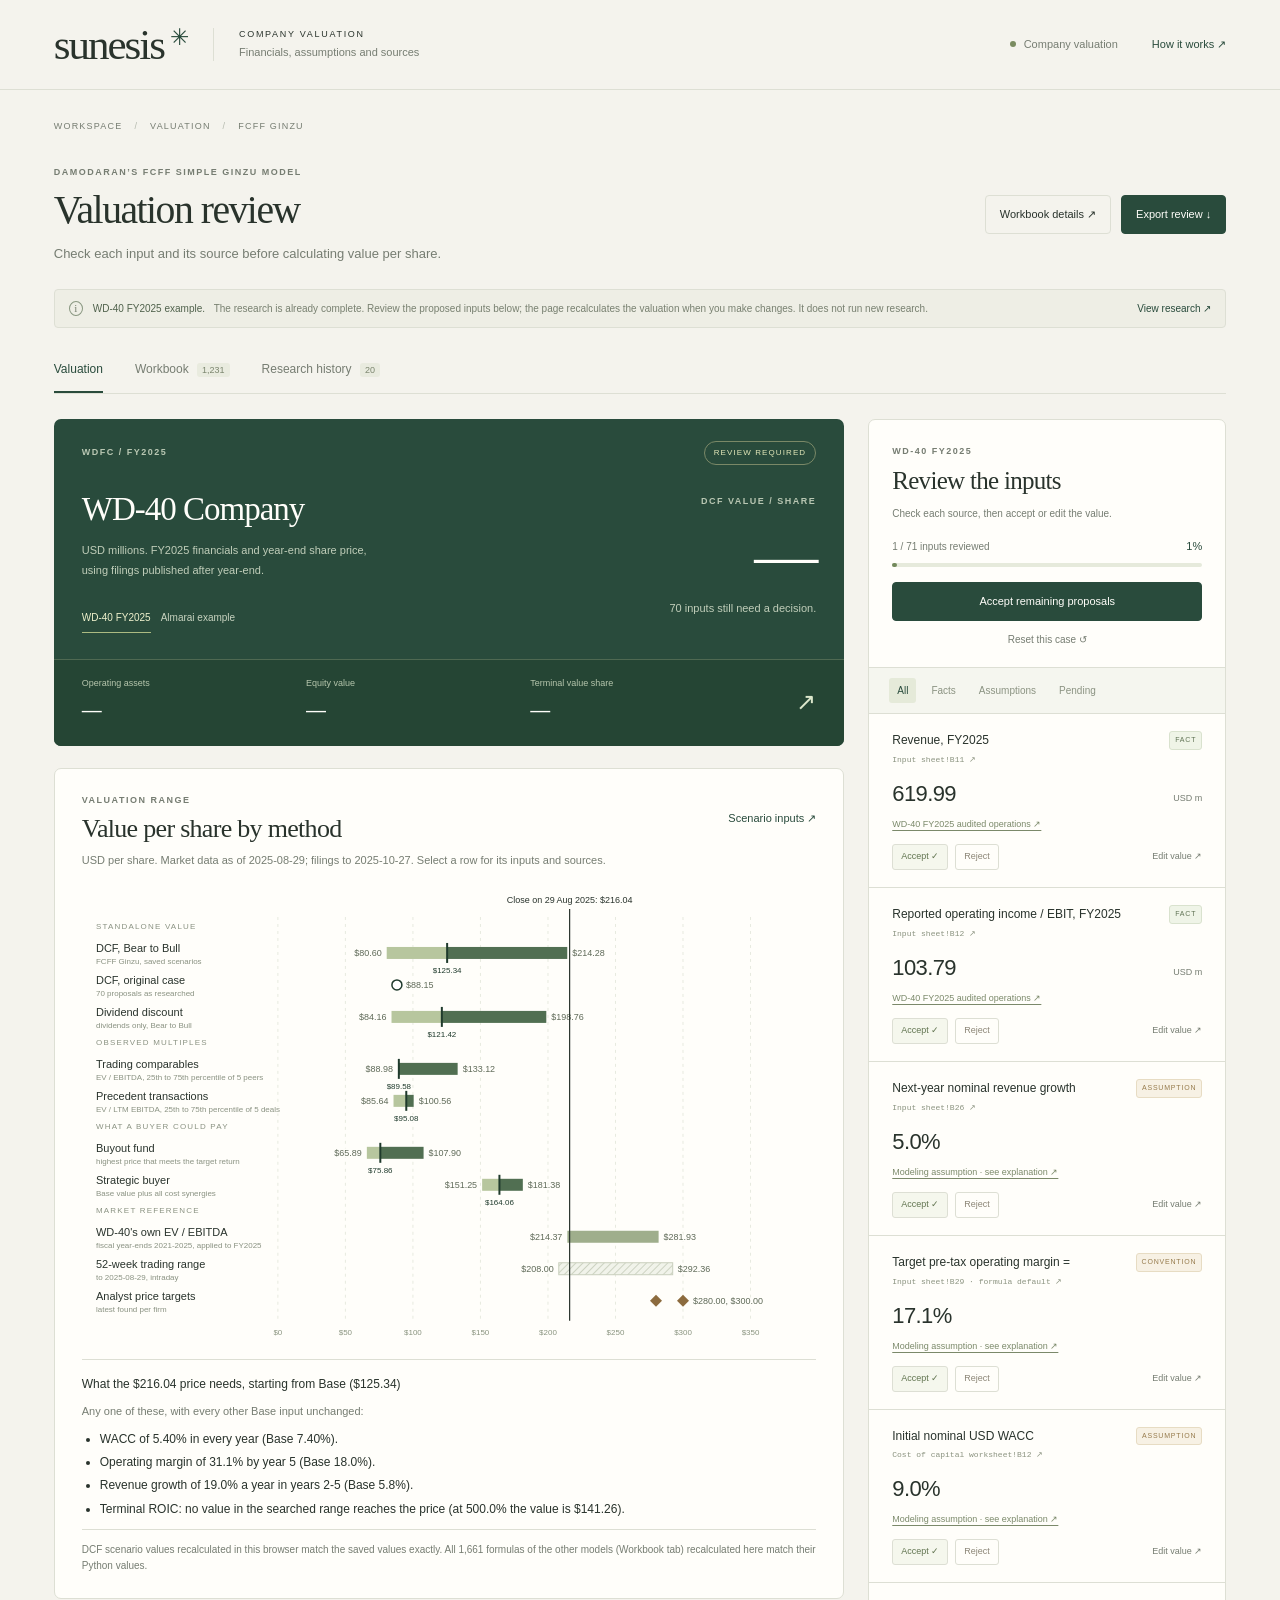
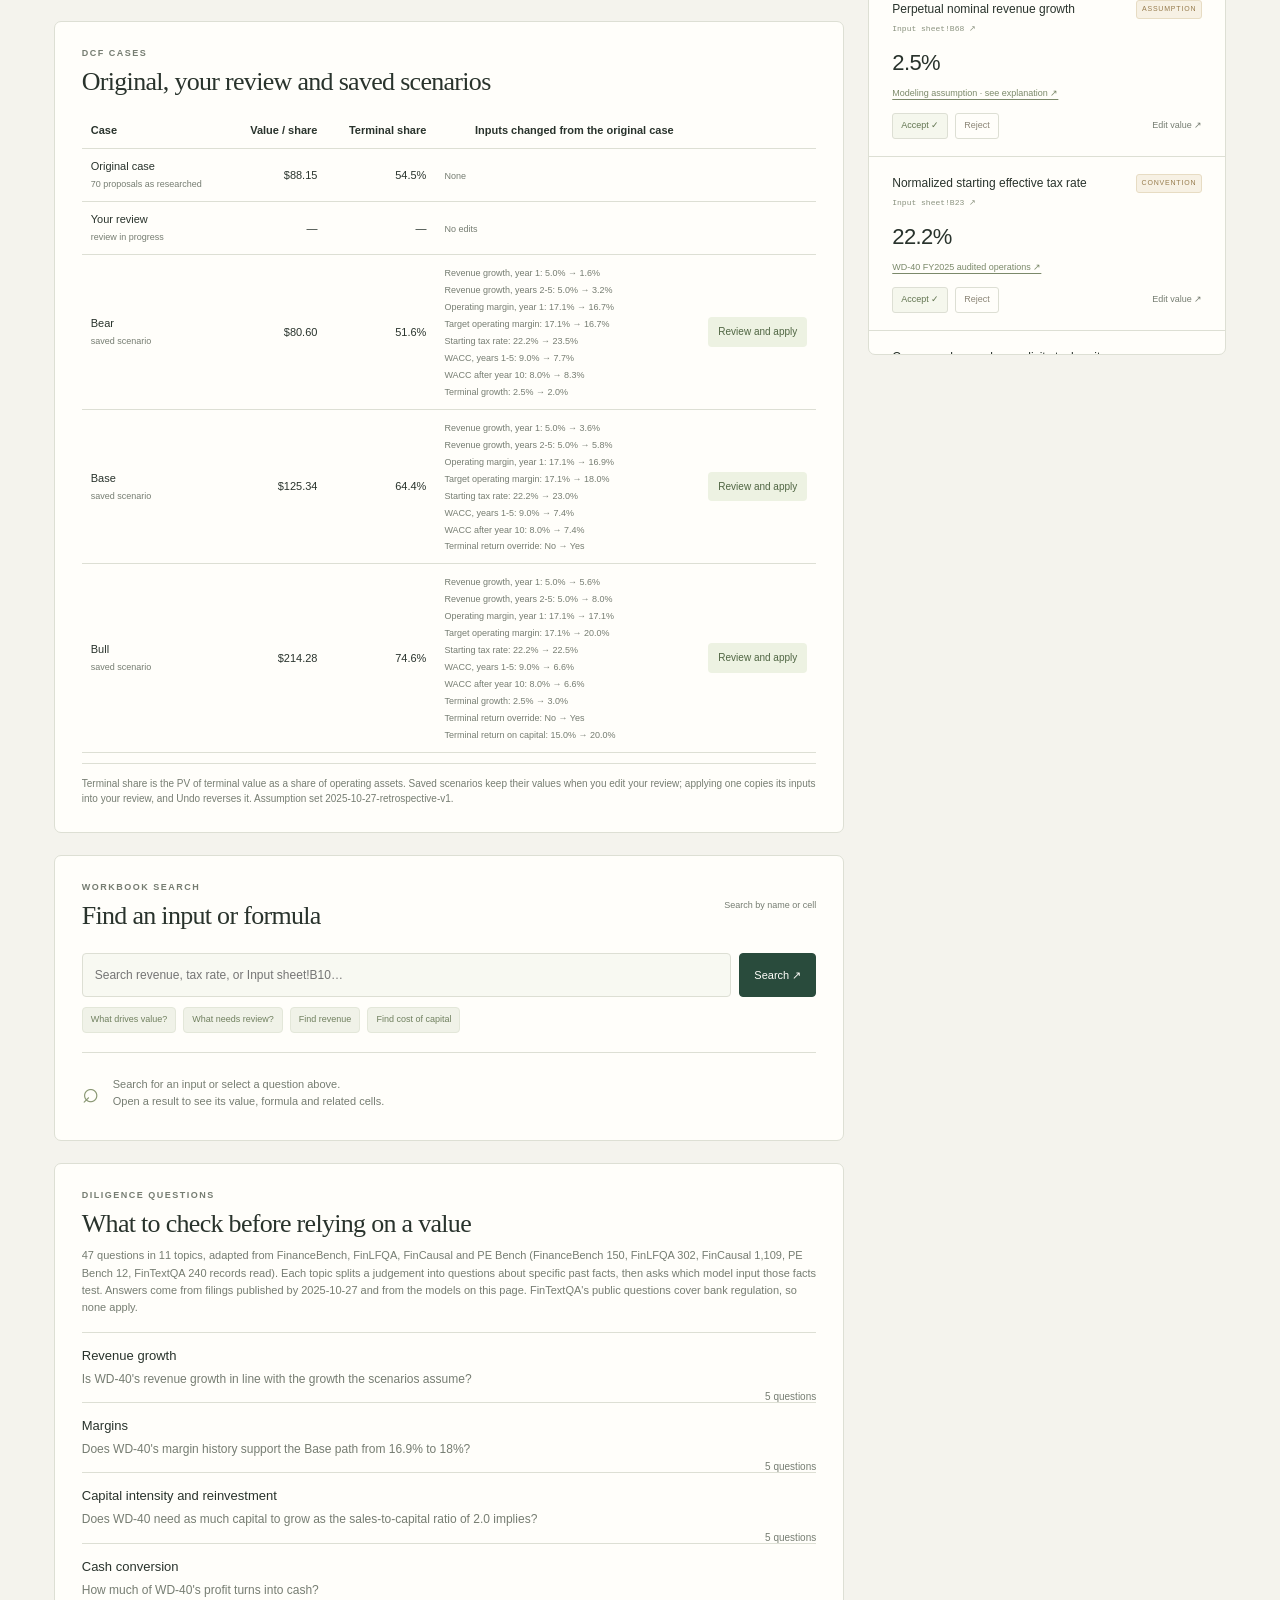
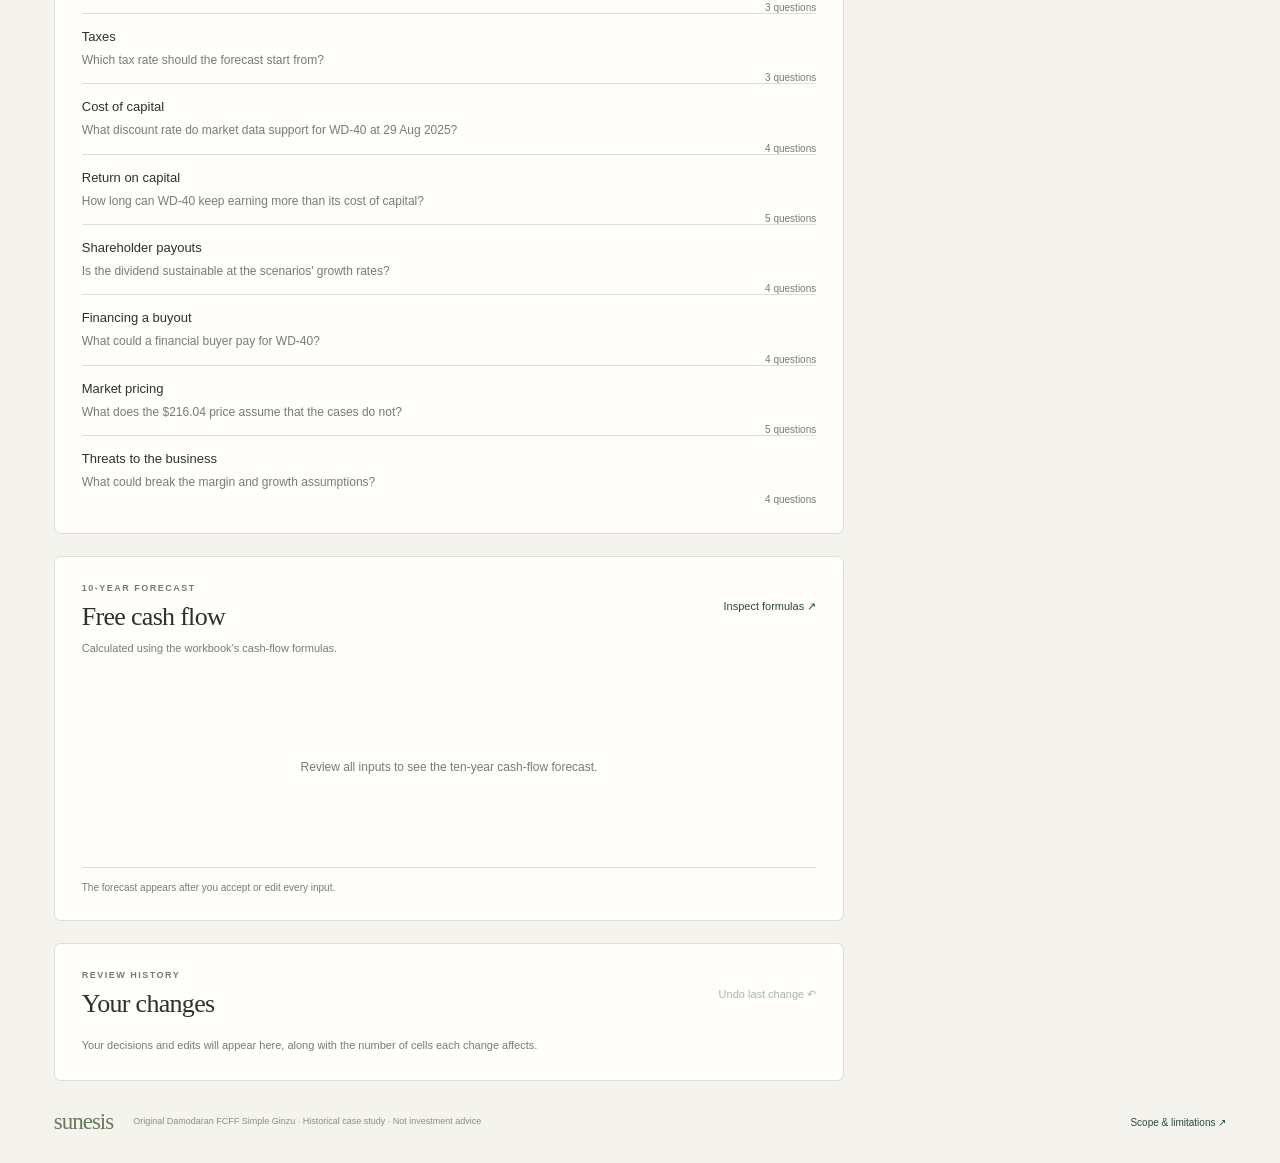
==== index.html @ 5585c335 "Derive years 2-5 growth from a regional build PR #1's regional algorithm, adapted: the guided year-1" ====
<!doctype html><html lang="en"><head><meta charset="utf-8"><meta name="viewport" content="width=device-width,initial-scale=1"><meta name="theme-color" content="#f4f3ed"><meta name="description" content="Review WD-40 valuation inputs, check their sources, and calculate value per share using Damodaran’s FCFF Simple Ginzu model."><title>Sunesis · Company valuation</title><link rel="icon" href="data:image/svg+xml,%3Csvg xmlns='http://www.w3.org/2000/svg' viewBox='0 0 40 40'%3E%3Crect width='40' height='40' rx='10' fill='%23294b3c'/%3E%3Ctext x='20' y='29' text-anchor='middle' font-family='Georgia' font-size='31' fill='%23f4f3ed'%3Es%3C/text%3E%3C/svg%3E"><style>:root{--paper:#f4f3ed;--white:#fffefa;--ink:#29332c;--muted:#767d72;--line:#dddfd4;--green:#294b3c;--sage:#dce5d7;--lime:#e1eaa4;--amber:#8c6b3e;--serif:Georgia,'Times New Roman',serif;--sans:Inter,-apple-system,BlinkMacSystemFont,'Segoe UI',sans-serif;--mono:'SFMono-Regular',Consolas,monospace}*{box-sizing:border-box}body{margin:0;background:var(--paper);color:var(--ink);font:13px/1.55 var(--sans)}button,input,select{font:inherit}button{cursor:pointer;color:inherit}button:disabled{opacity:.4;cursor:default}button,a,input,select{transition:background .15s}button:hover{filter:brightness(.96)}button:focus-visible,a:focus-visible,input:focus-visible,select:focus-visible,summary:focus-visible{outline:3px solid #9cad72;outline-offset:3px}a{color:inherit}h1,h2,h3,p{margin:0}button{border:0}input,select{min-width:0;background:var(--white);color:var(--ink);border:1px solid var(--line);border-radius:4px;padding:11px}input:focus,select:focus{border-color:#90a480}input[type=number]{width:100%}h2{font:normal 26px/1.2 var(--serif);letter-spacing:-.7px}.topbar{height:90px;padding:0 4.2%;display:flex;align-items:center;gap:26px;border-bottom:1px solid var(--line)}.brand{font:43px/1 var(--serif);letter-spacing:-2px;text-decoration:none}.brand>span{font:23px var(--sans);color:var(--green);display:inline-block;vertical-align:top;margin:1px 0 0 6px}.brand-caption{border-left:1px solid var(--line);padding-left:25px;font-size:9px;letter-spacing:1.7px}.brand-caption small{display:block;color:var(--muted);font-size:11px;letter-spacing:0;margin-top:2px}.top-actions{margin-left:auto;display:flex;align-items:center;gap:8px}.status-dot{width:6px;height:6px;background:#7a8c61;border-radius:50%}.top-status{font-size:11px;color:var(--muted);margin-right:26px}.text-button{background:transparent;padding:0;font-size:11px;color:var(--green);text-decoration:none}.workspace{max-width:1600px;margin:auto;padding:30px 4.2% 0}.breadcrumb{font-size:9px;letter-spacing:1.2px;color:var(--muted);display:flex;gap:12px}.breadcrumb span{color:#b3b9ad}.page-heading{display:flex;justify-content:space-between;align-items:center;margin:32px 0 25px;gap:20px}.eyebrow{font-size:9px;font-weight:600;letter-spacing:1.5px;color:var(--muted)}h1{font:normal clamp(32px,3.1vw,45px)/1.2 var(--serif);letter-spacing:-1.5px;margin-top:7px}.subtitle{color:var(--muted);margin-top:9px;font-size:13px}.mobile-break{display:none}.heading-actions{display:flex;gap:10px}.button{display:inline-flex;align-items:center;justify-content:center;text-decoration:none;white-space:nowrap;border-radius:4px;border:1px solid var(--line);padding:10px 14px;font-size:11px;background:transparent}.button.dark{background:var(--green);color:var(--white);border-color:var(--green)}.button.quiet{background:transparent}.disclosure{display:flex;align-items:center;gap:10px;padding:11px 14px;border:1px solid var(--line);border-radius:4px;background:#eeeee5;color:#788070;font-size:10px}.disclosure strong{color:#50624c;font-weight:500;margin-right:6px}.disclosure>button{margin-left:auto;white-space:nowrap;font-size:10px}.info{border:1px solid #899780;border-radius:50%;font:11px/13px var(--serif);width:14px;text-align:center;flex-shrink:0}.tabs{display:flex;gap:32px;border-bottom:1px solid var(--line);margin:22px 0 25px}.tabs button{border-bottom:2px solid transparent;background:transparent;padding:10px 0 12px;font-size:12px;color:var(--muted)}.tabs button.active{border-bottom-color:var(--green);color:var(--green)}.tabs button span{background:#e9ebdf;color:#7b856e;font-size:9px;border-radius:3px;padding:2px 5px;margin-left:5px}.workspace-grid{display:grid;grid-template-columns:minmax(0,1fr) 358px;gap:24px;align-items:start}.main-column{display:flex;flex-direction:column;gap:22px}.valuation-hero{background:var(--green);color:var(--white);border-radius:7px;overflow:hidden}.hero-top{padding:22px 28px 0;display:flex;justify-content:space-between;align-items:center;gap:12px}.hero-top .eyebrow,.hero-value .eyebrow{color:#b9c7b3}.pill{font-size:8px;letter-spacing:1.1px;padding:5px 9px;border:1px solid #7a8867;border-radius:50px;color:#e3e8b9;white-space:nowrap}.hero-body{display:grid;grid-template-columns:1.1fr 1fr;gap:20px;padding:25px 28px 26px}.hero-body h2{font-size:33px;letter-spacing:-1px}.hero-body p{color:#c1ceba;font-size:11px;line-height:1.8;max-width:310px;margin-top:11px}.case-switch{display:flex;gap:10px;margin-top:24px;flex-wrap:wrap}.case-switch button{color:#c8d3c0;padding:6px 0;border-bottom:1px solid transparent;background:transparent;font-size:10px}.case-switch button.selected{color:#eef1cc;border-bottom-color:#acbb82}.hero-value{text-align:right}.hero-value>div{font:64px/1.12 var(--serif);letter-spacing:-2px;margin:9px 0 4px}.hero-value>div small{font-size:25px;letter-spacing:0;margin-right:5px}.hero-value>p{margin-left:auto;margin-top:8px}.hero-stats{display:grid;grid-template-columns:1fr 1fr 1.2fr 20px;gap:15px;background:#254534;border-top:1px solid #4f6952;padding:17px 28px 20px}.hero-stats>div{display:flex;flex-direction:column;gap:4px}.hero-stats span{font-size:9px;color:#b6c6ad}.hero-stats strong{font-size:20px;font-weight:400;letter-spacing:-.5px}.hero-stats button{font-size:24px;color:#dce7cc;background:transparent;align-self:center;padding:0}.card{background:var(--white);border:1px solid var(--line);border-radius:7px;padding:25px 27px}.section-head{display:flex;justify-content:space-between;gap:15px;align-items:center}.section-head h2{margin-top:5px}.micro{font-size:9px;color:var(--muted);white-space:nowrap}.section-description{font-size:11px;color:var(--muted);margin-top:8px}.ask-card form{display:flex;gap:8px;margin-top:22px}.ask-card form input{flex:1;font-size:12px;padding:12px;background:#f8f9f2}.query-suggestions{display:flex;gap:7px;flex-wrap:wrap;margin-top:10px}.query-suggestions button{background:#f0f2e8;border:1px solid #e3e7d9;border-radius:4px;padding:5px 8px;font-size:9px;color:#70805f}.query-output{margin-top:19px;border-top:1px solid var(--line);padding-top:17px;max-height:330px;overflow:auto}.query-empty{display:flex;align-items:center;gap:14px;color:var(--muted);font-size:11px}.query-empty>span{font-size:29px;color:#899773}.query-header{font:10px/1.6 var(--mono);color:#7c856f;margin-bottom:10px}.result-row{display:flex;justify-content:space-between;gap:12px;border-top:1px solid #e9ebdf;padding:10px 0;width:100%;background:none;text-align:left}.result-row:first-of-type{border-top:0}.result-row strong{font-size:11px;font-weight:500}.result-row small{display:block;font:9px var(--mono);color:var(--muted);margin-top:4px}.result-row>span{font-family:var(--mono);font-size:12px;align-self:center}.query-answer{font-size:12px;line-height:1.8;color:#65745a;margin-bottom:10px}.forecast-chart{margin-top:20px;min-height:175px}.forecast-chart svg{display:block;width:100%;height:auto;max-height:220px}.chart-empty{min-height:180px;display:flex;align-items:center;justify-content:center;text-align:center;color:var(--muted);background:repeating-linear-gradient(0deg,transparent,transparent 43px,#eff0e744,#eff0e7 44px);font-size:12px}.recalc-message{border-top:1px solid var(--line);padding-top:12px;margin-top:10px;font-size:10px;color:var(--muted)}.input-panel{border:1px solid var(--line);background:var(--white);border-radius:7px;overflow:hidden}.input-heading{padding:25px 23px 17px}.input-heading h2{font-size:25px;margin-top:7px}.input-heading p{font-size:10px;color:var(--muted);margin-top:10px}.review-progress{padding:0 23px 19px}.review-progress>div:first-child{display:flex;justify-content:space-between;align-items:center;color:var(--muted);font-size:10px}.review-progress strong{font-size:11px;font-weight:500;color:var(--green)}.progress-track{height:4px;background:#e6eadb;margin:8px 0 15px;border-radius:2px}.progress-track i{display:block;height:100%;background:#73895b;border-radius:2px;transition:width .2s}.review-progress>.button{width:100%;font-size:11px;padding:10px}.review-progress>.text-button{display:block;margin:11px auto 0;font-size:10px;color:var(--muted)}.input-filters{display:flex;border-top:1px solid var(--line);border-bottom:1px solid var(--line);padding:10px 20px;gap:7px;background:#f5f6ef}.input-filters button{border-radius:3px;background:transparent;color:#8b9382;padding:5px 8px;font-size:10px}.input-filters button.active{background:#e5ead9;color:var(--green)}#input-cards{max-height:1240px;overflow:auto}.input-card{padding:17px 23px;border-bottom:1px solid var(--line)}.input-card:last-child{border-bottom:0}.input-topline{display:flex;justify-content:space-between;gap:10px;align-items:center}.input-label{font-size:12px;font-weight:500}.tag{display:inline-block;font-size:7px;letter-spacing:.8px;padding:3px 5px;border:1px solid #d8dfcc;color:#7c866c;border-radius:3px;white-space:nowrap}.tag.fact{color:#607354;background:#eff4e7;border-color:#d9e2ce}.tag.assumption{color:#967b4c;background:#f7f1e4;border-color:#e7dcc3}.tag.accepted{background:#e9f1df;color:#5e7750}.tag.rejected{background:#f4eae4;color:#9c7459}.input-ref{display:block;margin-top:5px;font:8px var(--mono);color:#8a927f}.input-value-line{display:flex;justify-content:space-between;align-items:baseline;gap:10px;margin-top:13px}.input-value-line strong{font-weight:400;font-size:22px;letter-spacing:-.6px}.input-value-line span{font-size:9px;color:var(--muted)}.input-source{margin-top:7px;display:block;text-align:left;font-size:9px;color:#7b896a;background:none;padding:0;text-decoration:underline;text-underline-offset:3px}.input-actions{display:flex;align-items:center;gap:7px;margin-top:12px}.input-actions button{font-size:9px;border:1px solid var(--line);border-radius:3px;padding:5px 8px;background:#f5f7ed;color:#627551}.input-actions button.reject{background:none;color:#8c8677}.input-actions button.edit{margin-left:auto;border:0;background:none;color:var(--muted);padding-right:0}.input-status{font-size:9px;color:#73905c}.empty-note{font-size:11px;color:var(--muted);margin-top:16px;line-height:1.8}.audit-entry{border-top:1px solid var(--line);padding:12px 0;font-size:11px;display:flex;gap:11px}.audit-entry:first-child{margin-top:18px}.audit-entry .revision{font:9px var(--mono);color:#8d957e;background:#eff2e5;border-radius:3px;padding:2px 5px;height:fit-content;white-space:nowrap}.audit-entry p{font-size:10px;color:var(--muted);margin-top:4px}.model-top{display:flex;justify-content:space-between;align-items:center;gap:20px;margin:32px 0 25px}.model-top h2{font-size:35px;margin-top:8px;letter-spacing:-1px}.model-top p{font-size:12px;color:var(--muted);margin-top:9px}.manifest-stats{display:grid;grid-template-columns:repeat(4,1fr);border:1px solid var(--line);border-radius:6px;margin-bottom:24px;background:var(--white)}.manifest-stats>div{padding:20px 23px;border-right:1px solid var(--line)}.manifest-stats>div:last-child{border:0}.manifest-stats strong{display:block;font:32px var(--serif);letter-spacing:-1px}.manifest-stats span{font-size:10px;color:var(--muted)}.model-layout{display:grid;grid-template-columns:350px minmax(0,1fr);gap:24px;align-items:start}.model-search{padding:21px}.model-search input,.model-search select{width:100%;font-size:11px;margin:8px 0 17px}.model-search>label{display:block}#model-results{max-height:550px;overflow:auto}.model-results-row{width:100%;text-align:left;background:none;border-bottom:1px solid var(--line);padding:12px 0}.model-results-row.active{color:var(--green);background:#eef2e4}.model-results-row strong{font-size:11px;font-weight:500}.model-results-row small{display:block;color:var(--muted);font:9px var(--mono);margin-top:4px}.inspector{min-height:700px}.cell-title{font:normal 29px/1.3 var(--serif);letter-spacing:-.6px;margin-top:8px}.cell-id{font:10px var(--mono);color:var(--muted);margin-top:10px}.cell-metrics{display:grid;grid-template-columns:1fr 1fr;gap:16px;margin:25px 0}.cell-metrics>div{background:#f2f4e9;padding:13px;border-radius:4px}.cell-metrics span{font-size:9px;color:var(--muted)}.cell-metrics strong{display:block;font-size:20px;font-weight:400;margin-top:5px;overflow-wrap:anywhere}.formula-box{background:#edf1e5;color:#546847;border:1px solid #dce4d0;border-radius:4px;padding:15px;font:11px/1.8 var(--mono);white-space:pre-wrap;overflow-wrap:anywhere;margin-top:8px}.inspector-label{font-size:9px;letter-spacing:1px;color:var(--muted);margin-top:23px}.dependency-graph{margin:12px 0}.graph-root{background:var(--green);color:var(--white);border-radius:4px;text-align:center;padding:13px;font:10px/1.7 var(--mono);overflow-wrap:anywhere}.graph-connector{height:22px;width:1px;background:#c0cdb0;margin:auto}.graph-nodes{display:flex;flex-wrap:wrap;justify-content:center;gap:7px;border-top:1px solid #cad4bd;padding-top:12px}.graph-node{background:#f2f5e9;color:#5e7351;border:1px solid #d9e2cc;border-radius:4px;padding:7px 9px;font:9px/1.7 var(--mono);max-width:100%;overflow-wrap:anywhere;text-align:left}.dependency-list{max-height:220px;overflow:auto}.cell-nav{display:flex;gap:8px;margin-top:22px}.cell-nav button{background:#edf2e2;padding:7px 10px;border-radius:4px;color:#617552;font-size:10px}.model-limits{margin-top:24px;font-size:12px;color:var(--muted);line-height:1.8}.model-limits h3{color:var(--ink);font-weight:500;font-size:13px}.model-limits p{margin:8px 0}.model-limits a{color:var(--green);font-size:11px}.research-layout{display:grid;grid-template-columns:minmax(0,1.35fr) minmax(300px,1fr);gap:24px;align-items:start}.trace-card h3{font-size:13px;font-weight:500}.run-stats{display:flex;gap:20px;margin:18px 0;padding-bottom:17px;border-bottom:1px solid var(--line)}.run-stats strong{font:25px var(--serif);display:block}.run-stats span{font-size:9px;color:var(--muted)}.trace-controls{display:flex;justify-content:space-between;align-items:center;gap:9px;margin-bottom:20px}.trace-controls span{font:10px var(--mono);color:var(--muted)}.trace-event{border-left:1px solid #d4ddc8;padding:0 0 18px 19px;position:relative;margin-left:4px}.trace-event:before{content:'';width:7px;height:7px;border:2px solid var(--white);background:#acb899;box-shadow:0 0 0 1px #cbd5bd;border-radius:50%;position:absolute;left:-5px;top:3px}.trace-event.current:before{background:var(--green);box-shadow:0 0 0 1px var(--green)}.trace-event.current{color:var(--green)}.trace-event.muted{opacity:.45}.trace-event h4{margin:0;font-size:11px;font-weight:500}.trace-event .event-meta{font:8px/1.7 var(--mono);color:var(--muted);margin-top:4px;overflow-wrap:anywhere}.trace-event p{font-size:10px;line-height:1.8;color:var(--muted);margin-top:6px}.trace-detail{margin-top:9px;padding:10px;background:#f2f5e9;border-radius:4px;font:9px/1.8 var(--mono);overflow-wrap:anywhere;max-height:220px;overflow:auto}.trace-event button{font-size:9px;color:#6f815b;background:none;padding:0;margin-top:7px}.source-card h2{margin-top:7px}.source-item{border-top:1px solid var(--line);padding:17px 0}.source-item:first-child{margin-top:20px}.source-item h3{font-size:12px;font-weight:500}.source-item p{font-size:10px;color:var(--muted);margin:7px 0;line-height:1.7}.source-item a{color:#60774e;font-size:10px}.source-item .tag{margin-top:9px}.architecture-card{margin-top:24px}.architecture-card h2{margin-top:8px}.architecture-flow{display:grid;grid-template-columns:repeat(4,1fr);gap:25px;margin-top:26px}.architecture-flow>div{border-top:1px solid var(--line);padding-top:14px}.architecture-flow span{font:10px var(--mono);color:#8f9c7c}.architecture-flow strong{display:block;font-size:12px;font-weight:500;margin-top:10px}.architecture-flow p{font-size:11px;color:var(--muted);margin-top:6px;line-height:1.8}.limitation{border-top:1px solid var(--line);padding-top:15px;margin-top:25px;font-size:10px;color:var(--muted)}footer{display:flex;gap:20px;align-items:center;padding:28px 0;color:#89917f}footer .footer-brand{font:23px var(--serif);letter-spacing:-1px;color:#68795c}footer p{font-size:9px}footer button{margin-left:auto;font-size:10px!important}dialog{border:1px solid var(--line);border-radius:8px;max-width:820px;width:calc(100% - 32px);max-height:88vh;padding:28px;background:var(--white);color:var(--ink);box-shadow:0 30px 110px #1b30213a}dialog::backdrop{background:#19302166;backdrop-filter:blur(3px)}.dialog-head{display:flex;justify-content:space-between;align-items:flex-start;gap:15px;border-bottom:1px solid var(--line);padding-bottom:20px;margin-bottom:20px}.dialog-head h2{font-size:30px;margin-top:6px}.close-button{background:#edf1e3;width:28px;height:28px;border-radius:50%;font-size:23px;line-height:1}.dialog-copy{font-size:12px;color:var(--muted);line-height:1.9}.dialog-copy p+p{margin-top:13px}.detail-grid{display:grid;grid-template-columns:1fr 1fr;gap:15px;margin-top:18px}.detail-block{padding:15px;border:1px solid var(--line);border-radius:4px;background:#f8f9f2}.detail-block h3{font-size:12px;font-weight:500}.detail-block p{font-size:11px;color:var(--muted);margin-top:7px;line-height:1.8}.detail-block a{font-size:11px;color:var(--green)}.source-quote{background:#f1f4e8;border-left:2px solid #aebf95;padding:14px;font-size:12px;line-height:1.9;margin:18px 0;color:#697b56}.source-quote small{display:block;color:var(--muted);font-size:10px;margin-top:10px}.edit-form label{display:block;font-size:11px;color:var(--muted);margin:15px 0 6px}.edit-form input,.edit-form select{width:100%}.edit-form .button{margin-top:17px}.json-box{background:#f1f4e9;padding:15px;font:10px/1.8 var(--mono);white-space:pre-wrap;overflow-wrap:anywhere;max-height:460px;overflow:auto;border-radius:4px}.data-table{width:100%;border-collapse:collapse;font-size:11px}.data-table th,.data-table td{text-align:right;border-bottom:1px solid var(--line);padding:9px}.data-table th:first-child,.data-table td:first-child{text-align:left}.table-scroll{overflow:auto}.error-note{background:#f8eee4;color:#9c7953;padding:12px;border:1px solid #eadaca;border-radius:4px;font-size:11px;margin-top:12px}.success-note{background:#edf4e6;color:#66824f;padding:12px;border-radius:4px;font-size:11px;margin-top:12px}#toast{position:fixed;bottom:20px;left:50%;transform:translateX(-50%);background:#263f31;color:#f4f7e8;padding:11px 18px;border-radius:5px;box-shadow:0 3px 20px #17302122;font-size:11px;max-width:calc(100% - 30px);z-index:20;transition:opacity .2s}#toast:empty{display:none}.sr-only{position:absolute;width:1px;height:1px;overflow:hidden;clip:rect(0,0,0,0);white-space:nowrap}.skip{position:absolute;left:20px;top:-70px;background:var(--green);color:white;padding:10px;z-index:30}.skip:focus{top:10px}[hidden]{display:none!important}
@media(min-width:1450px){.workspace-grid{grid-template-columns:minmax(0,1fr) 400px}.hero-value>div{font-size:76px}.hero-body{padding-top:32px;padding-bottom:32px}.hero-body h2{font-size:38px}.input-card{padding-top:20px;padding-bottom:20px}}
@media(max-width:1050px){.top-status{display:none}.workspace{padding-left:3%;padding-right:3%}.topbar{padding:0 3%}.workspace-grid{grid-template-columns:minmax(0,1fr) 320px;gap:18px}.hero-body{grid-template-columns:1fr;gap:16px}.hero-value{text-align:left}.hero-value>p{margin-left:0}.hero-value>div{font-size:65px}.case-switch{margin-top:15px}.hero-body{padding:22px}.hero-top{padding-left:22px;padding-right:22px}.hero-stats{padding-left:22px;padding-right:22px}.card{padding:22px}.micro{display:none}.heading-actions{flex-direction:column}.input-card{padding-left:19px;padding-right:19px}.model-layout{grid-template-columns:300px minmax(0,1fr)}.architecture-flow{gap:18px}}
@media(max-width:800px){.topbar{height:75px}.brand{font-size:36px}.brand-caption{display:none}.workspace{padding:24px 22px 0}.page-heading{align-items:flex-start;margin-top:26px}.heading-actions{padding-top:10px}.heading-actions .button{padding:8px 10px;font-size:10px}.disclosure{align-items:flex-start}.disclosure>button{display:none}.tabs{gap:23px}.tabs button{font-size:11px}.workspace-grid{grid-template-columns:1fr}.input-panel{grid-row:1}.input-heading{padding-bottom:13px}.input-heading h2 br{display:none}.review-progress{display:grid;grid-template-columns:1fr 200px;gap:5px 22px}.review-progress>div:first-child{grid-column:1;grid-row:1}.progress-track{grid-row:2;grid-column:1;margin-top:0}.review-progress>.button{grid-column:2;grid-row:1 / 3}.review-progress>.text-button{grid-column:1 / 3;margin-top:5px}.input-filters{padding-top:8px;padding-bottom:8px}#input-cards{max-height:445px;display:grid;grid-template-columns:1fr 1fr}.input-card:nth-child(odd){border-right:1px solid var(--line)}.input-card{padding:16px 20px}.hero-body{grid-template-columns:1.1fr 1fr;padding:24px;gap:18px}.hero-value{text-align:right}.hero-value>p{margin-left:auto}.hero-value>div{font-size:70px}.hero-top{padding-left:24px;padding-right:24px}.hero-stats{padding-left:24px;padding-right:24px}.card{padding:24px}.model-layout{grid-template-columns:1fr}.model-search{display:grid;grid-template-columns:1fr 1fr;gap:5px 15px}.model-search>label{grid-row:1}.model-search>input,.model-search>select{grid-row:2;margin-bottom:0}#model-results{grid-column:1 / 3;max-height:250px;margin-top:10px}.inspector{min-height:0}.research-layout{grid-template-columns:1fr}.architecture-flow{grid-template-columns:1fr 1fr;gap:22px}.model-top h2{font-size:32px}.model-top .button{font-size:10px}.manifest-stats>div{padding:17px}.manifest-stats strong{font-size:28px}footer{flex-wrap:wrap;gap:10px 18px}footer p{order:3;width:100%}footer button{margin-left:auto}}
@media(max-width:520px){.topbar{padding:0 18px}.top-actions{gap:10px}.top-actions .status-dot{display:none}.text-button{font-size:10px}.workspace{padding:22px 16px 0}.breadcrumb{font-size:7px;gap:8px}.page-heading{display:block;margin:24px 0 19px}.mobile-break{display:block}h1{font-size:35px;letter-spacing:-1.3px}.subtitle{font-size:11px;line-height:1.8;margin-top:10px}.heading-actions{flex-direction:row;margin-top:16px;padding:0}.heading-actions .button{font-size:10px;padding:9px 12px}.disclosure{font-size:9px;padding:10px;line-height:1.7}.disclosure strong{display:block}.disclosure .info{margin-top:3px}.tabs{gap:17px;margin-top:17px;margin-bottom:19px;justify-content:space-between}.tabs button{font-size:9px;padding-bottom:11px}.tabs button span{display:none}.input-heading{padding:22px 18px 16px}.input-heading h2{font-size:24px}.input-heading h2 br{display:block}.input-heading p{font-size:10px}.review-progress{padding:0 18px 16px;grid-template-columns:1fr 155px;gap:3px 12px}.review-progress>.button{font-size:9px;padding:8px}.review-progress>.text-button{font-size:9px;margin-top:6px}.input-filters{padding:8px 14px}.input-filters button{font-size:9px}.input-card{padding:15px 15px}.input-label{font-size:10px}.input-topline{display:block}.input-topline .tag{margin-top:5px;font-size:6px}.input-ref{font-size:7px}.input-value-line strong{font-size:21px}.input-value-line{margin-top:10px}.input-value-line span{font-size:8px}.input-actions{flex-wrap:wrap;gap:5px}.input-actions button{font-size:8px;padding:4px 6px}.input-actions button.edit{margin-left:0}.input-source{font-size:8px;line-height:1.7}.hero-top{padding:19px 20px 0}.hero-top .eyebrow{font-size:8px}.pill{font-size:7px}.hero-body{display:flex;flex-direction:column-reverse;padding:20px;gap:24px}.hero-value{text-align:left}.hero-value>div{font-size:72px;margin-top:4px}.hero-value>p{margin-left:0;font-size:10px}.hero-body h2{font-size:31px}.hero-body p{font-size:10px}.hero-stats{padding:15px 20px 18px;grid-template-columns:1fr 1fr 1.2fr;gap:12px}.hero-stats>button{display:none}.hero-stats span{font-size:8px}.hero-stats strong{font-size:18px}.card{padding:21px 17px}.section-head h2{font-size:25px}.section-head .text-button{font-size:9px}.eyebrow{font-size:8px;letter-spacing:1.3px}.ask-card form{gap:6px;margin-top:17px}.ask-card form input{font-size:11px;padding:11px 9px}.ask-card form .button{padding:10px;font-size:10px}.query-suggestions{gap:5px}.query-suggestions button{font-size:8px}.query-empty{font-size:10px}.query-output{margin-top:17px}.result-row strong{font-size:10px}.result-row small{font-size:8px}.result-row>span{font-size:10px}.forecast-chart{min-height:130px}.model-top{display:block;margin-top:25px}.model-top .button{margin-top:17px}.model-top h2{font-size:30px}.model-top p{font-size:11px;line-height:1.8}.manifest-stats{grid-template-columns:1fr 1fr}.manifest-stats>div:nth-child(2){border-right:0}.manifest-stats>div:nth-child(-n+2){border-bottom:1px solid var(--line)}.manifest-stats strong{font-size:29px}.manifest-stats span{font-size:9px}.model-search{padding:17px}.cell-title{font-size:25px}.cell-metrics{gap:10px}.cell-metrics strong{font-size:18px}.formula-box{font-size:10px}.trace-card .section-head{gap:10px}.trace-controls .button{font-size:9px;padding:8px 10px}.run-stats{gap:20px}.run-stats strong{font-size:23px}.architecture-flow{gap:20px 16px}.architecture-flow p{font-size:10px}.architecture-flow strong{font-size:11px}.detail-grid{grid-template-columns:1fr}.dialog-head h2{font-size:25px}dialog{padding:21px;max-height:90vh}.dialog-copy{font-size:11px}.data-table{font-size:10px}.data-table th,.data-table td{padding:8px}.hero-value>div small{font-size:22px}.source-quote{font-size:11px}}
@media(prefers-reduced-motion:reduce){*{transition:none!important;scroll-behavior:auto!important}}
.range-chart{margin-top:18px}.range-chart svg text{paint-order:stroke;stroke:#fffefa;stroke-width:3px;stroke-linejoin:round}.range-chart svg{display:block;width:100%;height:auto}.range-chart .row{cursor:pointer;outline:none}.range-chart .row:hover rect.hit{fill:#f2f5e9}.range-chart .row:focus-visible rect.hit{fill:#eef2e4;stroke:#9cad72;stroke-width:2}.range-reverse{margin-top:16px;border-top:1px solid var(--line);padding-top:14px;font-size:12px;line-height:1.7}.range-reverse strong{font-weight:500}.range-reverse ul{margin:8px 0 0;padding-left:18px}.range-reverse li{margin:3px 0}.cases-table{margin-top:16px}.cases-table td small{display:block;color:var(--muted);font-size:9px;margin-top:3px;text-align:left;white-space:nowrap}.cases-table td.changes{text-align:left}.cases-table td.changes small{white-space:normal}.cases-table button,.cell-nav button{background:#edf2e2;padding:7px 10px;border-radius:4px;color:#4f6542;font-size:10px;white-space:nowrap}.scenario-diff td small{display:block;color:var(--muted);font:9px var(--mono);margin-top:3px}.source-list-compact p{font-size:11px;color:var(--muted);margin:6px 0;line-height:1.7}.source-list-compact a{color:var(--green)}.source-list-compact code{font-size:10px}@media(max-width:520px){.cases-table td small{white-space:normal}}.q-topic{border-top:1px solid var(--line);padding:13px 0}.q-topic:first-child{margin-top:16px}.q-topic summary{cursor:pointer;list-style:none}.q-topic summary::-webkit-details-marker{display:none}.q-title{font-weight:500;font-size:13px}.q-count{float:right;font-size:10px;color:var(--muted)}.q-parent{display:block;color:var(--muted);font-size:12px;margin-top:4px;line-height:1.6}.q-origin,.q-adapt{font-size:10px;color:var(--muted);margin-top:10px;line-height:1.7}.q-leaves{margin:12px 0 0;padding-left:18px}.q-leaf{margin:0 0 16px}.q-head .tag{margin-right:6px}.q-text{font-size:12px;font-weight:500;margin-top:6px;line-height:1.6}.q-answer{font-size:12px;color:#46513f;margin-top:4px;line-height:1.7}.q-res,.q-later{font-size:11px;color:var(--muted);margin-top:5px;line-height:1.7}.q-later{border-left:2px solid #e7dcc3;padding-left:8px}.q-links{display:flex;flex-wrap:wrap;gap:6px;margin-top:7px}.q-links a{font-size:10px;color:var(--green)}.q-links span{font-size:10px;color:var(--muted)}.q-links button{background:#edf2e2;padding:5px 8px;border-radius:4px;color:#4f6542;font-size:10px}.tag.q-fact{color:#607354;background:#eff4e7;border-color:#d9e2ce}.tag.q-calculation{color:#4f6542;background:#e9f1df}.tag.q-assumption{color:#967b4c;background:#f7f1e4;border-color:#e7dcc3}.tag.q-forecast{color:#6b5e8a;background:#efedf6;border-color:#dcd7ea}
</style></head><body>
<a class="skip" href="#main">Skip to workspace</a><header class="topbar"><a class="brand" href="./">sunesis<span>✳</span></a><div class="brand-caption">COMPANY VALUATION<small>Financials, assumptions and sources</small></div><div class="top-actions"><span class="status-dot"></span><span class="top-status">Company valuation</span><button id="about" class="text-button">How it works ↗</button></div></header>
<main id="main" class="workspace"><div class="breadcrumb">WORKSPACE <span>/</span> VALUATION <span>/</span> FCFF GINZU</div><section class="page-heading"><div><div class="eyebrow">DAMODARAN’S FCFF SIMPLE GINZU MODEL</div><h1>Valuation review</h1><p class="subtitle">Check each input and its source before calculating value per share.</p></div><div class="heading-actions"><button id="manifest-button" class="button quiet">Workbook details ↗</button><button id="export-button" class="button dark">Export review ↓</button></div></section>
<div class="disclosure"><span class="info">i</span><div><strong>WD-40 FY2025 example.</strong> The research is already complete. Review the proposed inputs below; the page recalculates the valuation when you make changes. It does not run new research.</div><button class="text-button" id="run-shortcut">View research ↗</button></div>
<nav class="tabs" aria-label="Workspace views"><button class="active" data-view="workspace" aria-selected="true">Valuation</button><button data-view="model" aria-selected="false">Workbook <span id="formula-badge"></span></button><button data-view="research" aria-selected="false">Research history <span id="trace-badge"></span></button></nav>
<div id="workspace-view" class="view"><div class="workspace-grid"><div class="main-column">
<section class="valuation-hero"><div class="hero-top"><span class="eyebrow" id="case-eyebrow">VALUATION CASE</span><span class="pill" id="case-status">REVIEW REQUIRED</span></div><div class="hero-body"><div><h2 id="company-name">WD-40 Company</h2><p id="case-description">FY2025 financials and assumptions for the FCFF Simple Ginzu model.</p><div class="case-switch" role="group" aria-label="Choose case"><button id="research-case" class="selected">WD-40 FY2025</button><button id="baseline-case">Almarai example</button></div></div><div class="hero-value"><span class="eyebrow">DCF VALUE / SHARE</span><div id="value-per-share">—</div><p id="value-note">Review all inputs to calculate value per share.</p></div></div><div class="hero-stats"><div><span>Operating assets</span><strong id="operating-value">—</strong></div><div><span>Equity value</span><strong id="equity-value">—</strong></div><div><span>Terminal value share</span><strong id="terminal-share">—</strong></div><button id="trace-value" aria-label="Trace estimated value to its inputs">↗</button></div></section>
<section class="card range-card" id="range-card"><div class="section-head"><div><div class="eyebrow">VALUATION RANGE</div><h2>Value per share by method</h2></div><button id="range-details" class="text-button">Scenario inputs ↗</button></div><p class="section-description" id="range-caption"></p><div id="range-chart" class="range-chart"></div><div id="range-reverse" class="range-reverse"></div><div id="range-message" class="recalc-message"></div></section><section class="card cases-card" id="cases-card"><div class="section-head"><div><div class="eyebrow">DCF CASES</div><h2>Original, your review and saved scenarios</h2></div></div><div class="table-scroll"><table class="data-table cases-table" id="cases-table"></table></div><div id="cases-message" class="recalc-message"></div></section>
<section class="card ask-card"><div class="section-head"><div><div class="eyebrow">WORKBOOK SEARCH</div><h2>Find an input or formula</h2></div><span class="micro">Search by name or cell</span></div><form id="query-form"><label for="query-input" class="sr-only">Search inputs, formulas or cell references</label><input id="query-input" placeholder="Search revenue, tax rate, or Input sheet!B10…" autocomplete="off"><button class="button dark" type="submit">Search ↗</button></form><div class="query-suggestions"><button data-query="What drives value per share?">What drives value?</button><button data-query="Which inputs need review?">What needs review?</button><button data-query="revenue">Find revenue</button><button data-query="cost of capital">Find cost of capital</button></div><div id="query-output" class="query-output"><div class="query-empty"><span>⌕</span><p>Search for an input or select a question above.<br>Open a result to see its value, formula and related cells.</p></div></div></section>
<section class="card questions-card" id="questions-card"><div class="section-head"><div><div class="eyebrow">DILIGENCE QUESTIONS</div><h2>What to check before relying on a value</h2></div></div><p class="section-description" id="questions-caption"></p><div id="question-tree"></div></section>
<section class="card forecast-card"><div class="section-head"><div><div class="eyebrow">10-YEAR FORECAST</div><h2>Free cash flow</h2></div><button id="forecast-details" class="text-button">Inspect formulas ↗</button></div><p class="section-description" id="forecast-caption">Annual cash flow calculated from the reviewed inputs.</p><div id="forecast-chart" class="forecast-chart"></div><div id="recalc-message" class="recalc-message">Review the inputs to calculate the forecast.</div></section>
<section class="card audit-card"><div class="section-head"><div><div class="eyebrow">REVIEW HISTORY</div><h2>Your changes</h2></div><button id="undo" class="text-button" disabled>Undo last change ↶</button></div><div id="audit-log"><p class="empty-note">Your decisions and edits will appear here, along with the number of cells each change affects.</p></div></section>
</div><aside class="input-panel"><div class="input-heading"><div class="eyebrow">WD-40 FY2025</div><h2>Review the inputs</h2><p>Check each source, then accept or edit the value.</p></div><div class="review-progress"><div><span id="review-count">Loading inputs…</span><strong id="review-percent">0%</strong></div><div class="progress-track"><i id="review-fill"></i></div><button id="accept-all" class="button dark">Accept remaining proposals</button><button id="reset-review" class="text-button">Reset this case ↺</button></div><div class="input-filters" role="group" aria-label="Filter input cards"><button class="active" data-filter="all">All</button><button data-filter="facts">Facts</button><button data-filter="assumptions">Assumptions</button><button data-filter="pending">Pending</button></div><div id="input-cards"></div></aside></div></div>
<div id="model-view" class="view" hidden><div class="model-top"><div><div class="eyebrow">DAMODARAN’S FCFF SIMPLE GINZU MODEL</div><h2>Cells and formulas</h2><p>Find a cell, read its formula, and see which other cells it uses.</p></div><button id="download-model" class="button quiet">Download workbook data ↓</button></div><div id="manifest-stats" class="manifest-stats"></div><div class="model-layout"><section class="card model-search"><label class="eyebrow" for="model-search">CELL & FORMULA SEARCH</label><input id="model-search" placeholder="Search labels, cells or formulas…"><label class="eyebrow" for="sheet-select">SHEET</label><select id="sheet-select"></select><div id="model-results"></div></section><section class="card inspector"><div id="cell-inspector"></div></section></div><section class="card model-limits"><h3>Calculation scope</h3><p id="engine-limits"></p><a href="https://pages.stern.nyu.edu/~adamodar/spreads/fcffsimpleginzu.xlsx" target="_blank" rel="noopener">Open the official workbook ↗</a></section></div>
<div id="research-view" class="view" hidden><div class="model-top"><div><div class="eyebrow">COMPLETED RESEARCH</div><h2>How the inputs were researched</h2><p>Review the searches, source references and proposed values from the completed research run.</p></div><a class="button quiet" href="https://alexzhang13.github.io/blog/2025/rlm/" target="_blank" rel="noopener">Read the RLM article ↗</a></div><div class="research-layout"><section class="card trace-card"><div class="section-head"><h3>Research steps</h3><span class="tag">RECORDED</span></div><p class="section-description" id="run-description"></p><div id="run-stats" class="run-stats"></div><div class="trace-controls"><button id="trace-prev" class="button quiet">← Previous</button><span id="trace-position"></span><button id="trace-next" class="button dark">Next event →</button></div><div id="trace-list"></div></section><section class="card source-card"><div class="eyebrow">FILINGS AND REFERENCES</div><h2>Sources</h2><div id="source-list"></div></section></div><section class="card architecture-card"><div><div class="eyebrow">RESEARCH METHOD</div><h2>From source to input</h2></div><div class="architecture-flow"><div><span>01</span><strong>Load the workbook</strong><p>Read the cells, formulas and links between them.</p></div><div><span>02</span><strong>Find the relevant data</strong><p>Search the workbook and filings for the data an input needs.</p></div><div><span>03</span><strong>Propose a value</strong><p>AI agents check specific inputs and record a proposed value, source and explanation.</p></div><div><span>04</span><strong>Review and calculate</strong><p>Accept or edit each input, then recalculate the formulas that use it.</p></div></div><p class="limitation">This workflow borrows from Recursive Language Models (RLMs): agents retrieve selected data and delegate specific questions. It uses a separate implementation. No comparison with other research methods is included.</p></section></div>
<footer><span class="footer-brand">sunesis</span><p>Original Damodaran FCFF Simple Ginzu · Historical case study · Not investment advice</p><button id="footer-about" class="text-button">Scope & limitations ↗</button></footer></main>
<dialog id="detail-dialog"><div class="dialog-head"><div><div class="eyebrow" id="dialog-eyebrow">DETAILS</div><h2 id="dialog-title"></h2></div><button id="close-dialog" class="close-button" aria-label="Close dialog">×</button></div><div id="dialog-content"></div></dialog><div id="toast" role="status" aria-live="polite"></div><script>window.addEventListener('error',()=>{document.getElementById('toast').textContent='An error occurred. Reload to restore the last saved case.'})</script><script type="module">const BUNDLED_BOOK={"schemaVersion":"1.0.0","metadata":{"sourceUrl":"https://pages.stern.nyu.edu/~adamodar/pc/fcffsimpleginzu.xlsx","sourceIndexUrl":"https://pages.stern.nyu.edu/adamodar/New_Home_Page/spreadsh.htm","sourceFile":"fcffsimpleginzu.xlsx","sha256":"d6ffb67d965dc22463e4d013636befab3da431e7fc608936a82612fa73198e72","retrievedAt":"2026-10-14T07:07:56Z","httpLastModified":"2026-04-12T16:20:41Z","author":"Aswath Damodaran","created":"2000-02-22T13:53:50","modified":"2026-04-12T16:17:43","dateSystem":"1904","calcProperties":{"calcId":"191029","iterate":"1"},"license":{"status":"Author permits download and modification; no standard open-source license identified.","sourceUrl":"https://pages.stern.nyu.edu/adamodar/New_Home_Page/spreadsh.htm","note":"Preserve attribution and source link. Do not label MIT, public domain, or imply author endorsement. Separate public redistribution/commercial reuse rights were not verified."},"baselineWarning":"Saved example is Almarai, with mixed example support schedules. Preserve for parity only; it is not verified or current market data."},"summary":{"sheetCount":17,"storedCellCount":13769,"nonblankCellCount":10979,"formulaCount":1231,"inputCount":254,"mainInputCount":61,"functionInventory":{"IF":295,"VLOOKUP":121,"SUM":17,"LN":1,"NORMSDIST":2,"EXP":2,"ROUND":1,"AVERAGE":1},"namedRangeCount":0,"externalReferences":[],"unresolvedReferences":[],"circularComponents":[["Cost of capital worksheet!B37","Operating lease converter!C15","Operating lease converter!C22","Operating lease converter!C23","Operating lease converter!C24","Operating lease converter!C25","Operating lease converter!C26","Operating lease converter!C27","Operating lease converter!C28","Operating lease converter!F31","Operating lease converter!F32","Synthetic rating!D12","Synthetic rating!D14","Synthetic rating!D16","Synthetic rating!F8","Synthetic rating!F9"],["Option value!B17","Option value!B22","Option value!B23","Option value!B25","Option value!B26","Option value!B28"]],"dependencyMethod":"All formula branches, including inactive IF branches; cell ranges are preserved compactly and graph edges expand all ranges.","sourceFormulaErrors":[]},"sheets":[{"name":"Input sheet","sheetId":"11","state":"visible","cellIds":["Input sheet!B1","Input sheet!C1","Input sheet!D1","Input sheet!E1","Input sheet!A3","Input sheet!B3","Input sheet!C3","Input sheet!D3","Input sheet!E3","Input sheet!F3","Input sheet!G3","Input sheet!H3","Input sheet!I3","Input sheet!J3","Input sheet!A4","Input sheet!B4","Input sheet!C4","Input sheet!D4","Input sheet!E4","Input sheet!F4","Input sheet!G4","Input sheet!H4","Input sheet!I4","Input sheet!J4","Input sheet!A5","Input sheet!B5","Input sheet!C5","Input sheet!D5","Input sheet!E5","Input sheet!F5","Input sheet!G5","Input sheet!H5","Input sheet!I5","Input sheet!J5","Input sheet!A6","Input sheet!B6","Input sheet!C6","Input sheet!E6","Input sheet!F6","Input sheet!G6","Input sheet!H6","Input sheet!I6","Input sheet!J6","Input sheet!A7","Input sheet!B7","Input sheet!C7","Input sheet!F7","Input sheet!G7","Input sheet!H7","Input sheet!I7","Input sheet!A8","Input sheet!B8","Input sheet!F8","Input sheet!G8","Input sheet!H8","Input sheet!I8","Input sheet!A9","Input sheet!B9","Input sheet!C9","Input sheet!D9","Input sheet!F9","Input sheet!G9","Input sheet!H9","Input sheet!I9","Input sheet!B10","Input sheet!C10","Input sheet!D10","Input sheet!F10","Input sheet!G10","Input sheet!H10","Input sheet!I10","Input sheet!A11","Input sheet!B11","Input sheet!C11","Input sheet!D11","Input sheet!F11","Input sheet!G11","Input sheet!H11","Input sheet!I11","Input sheet!A12","Input sheet!B12","Input sheet!C12","Input sheet!D12","Input sheet!A13","Input sheet!B13","Input sheet!C13","Input sheet!D13","Input sheet!A14","Input sheet!B14","Input sheet!C14","Input sheet!D14","Input sheet!A15","Input sheet!B15","Input sheet!C15","Input sheet!D15","Input sheet!A16","Input sheet!B16","Input sheet!C16","Input sheet!D16","Input sheet!A17","Input sheet!B17","Input sheet!C17","Input sheet!D17","Input sheet!A18","Input sheet!B18","Input sheet!C18","Input sheet!D18","Input sheet!A19","Input sheet!B19","Input sheet!C19","Input sheet!D19","Input sheet!A20","Input sheet!B20","Input sheet!C20","Input sheet!D20","Input sheet!A21","Input sheet!B21","Input sheet!C21","Input sheet!E21","Input sheet!F21","Input sheet!G21","Input sheet!H21","Input sheet!I21","Input sheet!J21","Input sheet!K21","Input sheet!L21","Input sheet!M21","Input sheet!N21","Input sheet!A22","Input sheet!B22","Input sheet!C22","Input sheet!E22","Input sheet!N22","Input sheet!A23","Input sheet!B23","Input sheet!C23","Input sheet!E23","Input sheet!J23","Input sheet!K23","Input sheet!L23","Input sheet!M23","Input sheet!N23","Input sheet!A24","Input sheet!B24","Input sheet!C24","Input sheet!E24","Input sheet!I24","Input sheet!J24","Input sheet!K24","Input sheet!L24","Input sheet!M24","Input sheet!N24","Input sheet!A25","Input sheet!B25","Input sheet!C25","Input sheet!E25","Input sheet!I25","Input sheet!J25","Input sheet!K25","Input sheet!L25","Input sheet!M25","Input sheet!N25","Input sheet!A26","Input sheet!B26","Input sheet!C26","Input sheet!E26","Input sheet!I26","Input sheet!J26","Input sheet!K26","Input sheet!L26","Input sheet!M26","Input sheet!N26","Input sheet!A27","Input sheet!B27","Input sheet!C27","Input sheet!E27","Input sheet!I27","Input sheet!J27","Input sheet!K27","Input sheet!L27","Input sheet!M27","Input sheet!N27","Input sheet!A28","Input sheet!B28","Input sheet!C28","Input sheet!E28","Input sheet!I28","Input sheet!J28","Input sheet!K28","Input sheet!L28","Input sheet!M28","Input sheet!N28","Input sheet!A29","Input sheet!B29","Input sheet!C29","Input sheet!E29","Input sheet!I29","Input sheet!J29","Input sheet!K29","Input sheet!L29","Input sheet!M29","Input sheet!N29","Input sheet!A30","Input sheet!B30","Input sheet!C30","Input sheet!E30","Input sheet!I30","Input sheet!J30","Input sheet!K30","Input sheet!L30","Input sheet!M30","Input sheet!N30","Input sheet!A31","Input sheet!B31","Input sheet!C31","Input sheet!E31","Input sheet!F31","Input sheet!G31","Input sheet!H31","Input sheet!I31","Input sheet!J31","Input sheet!K31","Input sheet!L31","Input sheet!M31","Input sheet!N31","Input sheet!A32","Input sheet!B32","Input sheet!C32","Input sheet!A33","Input sheet!B33","Input sheet!C33","Input sheet!E33","Input sheet!F33","Input sheet!G33","Input sheet!H33","Input sheet!I33","Input sheet!J33","Input sheet!A34","Input sheet!B34","Input sheet!C34","Input sheet!E34","Input sheet!J34","Input sheet!A35","Input sheet!B35","Input sheet!C35","Input sheet!D35","Input sheet!E35","Input sheet!J35","Input sheet!A36","Input sheet!B36","Input sheet!C36","Input sheet!D36","Input sheet!E36","Input sheet!J36","Input sheet!A37","Input sheet!B37","Input sheet!C37","Input sheet!D37","Input sheet!E37","Input sheet!F37","Input sheet!G37","Input sheet!H37","Input sheet!I37","Input sheet!J37","Input sheet!A38","Input sheet!B38","Input sheet!C38","Input sheet!D38","Input sheet!A39","Input sheet!B39","Input sheet!C39","Input sheet!D39","Input sheet!E39","Input sheet!F39","Input sheet!G39","Input sheet!H39","Input sheet!I39","Input sheet!J39","Input sheet!K39","Input sheet!L39","Input sheet!M39","Input sheet!N39","Input sheet!A40","Input sheet!B40","Input sheet!C40","Input sheet!D40","Input sheet!A41","Input sheet!B41","Input sheet!C41","Input sheet!E41","Input sheet!F41","Input sheet!G41","Input sheet!A42","Input sheet!B42","Input sheet!C42","Input sheet!D42","Input sheet!E42","Input sheet!F42","Input sheet!G42","Input sheet!H42","Input sheet!I42","Input sheet!J42","Input sheet!K42","Input sheet!L42","Input sheet!M42","Input sheet!N42","Input sheet!A43","Input sheet!B43","Input sheet!C43","Input sheet!D43","Input sheet!N43","Input sheet!A44","Input sheet!B44","Input sheet!C44","Input sheet!D44","Input sheet!E44","Input sheet!F44","Input sheet!G44","Input sheet!H44","Input sheet!I44","Input sheet!J44","Input sheet!K44","Input sheet!L44","Input sheet!M44","Input sheet!A45","Input sheet!B45","Input sheet!C45","Input sheet!A46","Input sheet!B46","Input sheet!C46","Input sheet!N46","Input sheet!A47","Input sheet!B47","Input sheet!C47","Input sheet!D47","Input sheet!H47","Input sheet!I47","Input sheet!J47","Input sheet!K47","Input sheet!L47","Input sheet!M47","Input sheet!A48","Input sheet!B48","Input sheet!C48","Input sheet!A49","Input sheet!B49","Input sheet!C49","Input sheet!A50","Input sheet!C50","Input sheet!A51","Input sheet!B51","Input sheet!C51","Input sheet!A52","Input sheet!B52","Input sheet!C52","Input sheet!A53","Input sheet!B53","Input sheet!C53","Input sheet!A54","Input sheet!B54","Input sheet!C54","Input sheet!A55","Input sheet!B55","Input sheet!C55","Input sheet!A56","Input sheet!B56","Input sheet!C56","Input sheet!A57","Input sheet!B57","Input sheet!C57","Input sheet!A58","Input sheet!B58","Input sheet!C58","Input sheet!A59","Input sheet!B59","Input sheet!C59","Input sheet!A60","Input sheet!C60","Input sheet!A61","Input sheet!B61","Input sheet!C61","Input sheet!A62","Input sheet!B62","Input sheet!C62","Input sheet!A63","Input sheet!B63","Input sheet!C63","Input sheet!A64","Input sheet!B64","Input sheet!C64","Input sheet!D64","Input sheet!E64","Input sheet!F64","Input sheet!G64","Input sheet!H64","Input sheet!I64","Input sheet!J64","Input sheet!K64","Input sheet!L64","Input sheet!M64","Input sheet!N64","Input sheet!A65","Input sheet!B65","Input sheet!C65","Input sheet!A66","Input sheet!B66","Input sheet!C66","Input sheet!E66","Input sheet!F66","Input sheet!G66","Input sheet!H66","Input sheet!I66","Input sheet!J66","Input sheet!K66","Input sheet!L66","Input sheet!M66","Input sheet!N66","Input sheet!A67","Input sheet!B67","Input sheet!C67","Input sheet!A68","Input sheet!B68","Input sheet!C68","Input sheet!A69","Input sheet!B69","Input sheet!C69","Input sheet!D69","Input sheet!A70","Input sheet!B70","Input sheet!A71","Input sheet!B71","Input sheet!C71","Input sheet!A72","Input sheet!B72","Input sheet!C72","Input sheet!A73","Input sheet!E73","Input sheet!F73","Input sheet!G73","Input sheet!H73","Input sheet!I73","Input sheet!J73","Input sheet!K73","Input sheet!L73","Input sheet!M73","Input sheet!N73","Input sheet!E74","Input sheet!F74","Input sheet!G74","Input sheet!H74","Input sheet!I74","Input sheet!J74","Input sheet!K74","Input sheet!L74","Input sheet!M74","Input sheet!N74"],"cellCount":456,"formulaCount":41,"dimension":"A1:N74","mergedCells":["A5:J5","E33:J33","A43:B43","L23:N23","E21:N21","F7:I11","D11:D15","C35:D35"],"dataValidations":[{"attributes":{"type":"decimal","allowBlank":"1","showInputMessage":"1","showErrorMessage":"1","promptTitle":"No negative tax rates","prompt":"While it is possible for an effective tax rate to be less than 0% or greater than 100% in any given year, it is dangerous to build off these tax rates for making future projections. If less than zero, enter zero. If greater than the 100%, go with the marg","sqref":"B23","{http://schemas.microsoft.com/office/spreadsheetml/2014/revision}uid":"{00000000-0002-0000-0000-000000000000}"},"xml":"<ns0:dataValidation xmlns:ns0=\"http://schemas.openxmlformats.org/spreadsheetml/2006/main\" xmlns:ns1=\"http://schemas.microsoft.com/office/spreadsheetml/2014/revision\" type=\"decimal\" allowBlank=\"1\" showInputMessage=\"1\" showErrorMessage=\"1\" promptTitle=\"No negative tax rates\" prompt=\"While it is possible for an effective tax rate to be less than 0% or greater than 100% in any given year, it is dangerous to build off these tax rates for making future projections. If less than zero, enter zero. If greater than the 100%, go with the marg\" sqref=\"B23\" ns1:uid=\"{00000000-0002-0000-0000-000000000000}\"><ns0:formula1>0</ns0:formula1><ns0:formula2>1</ns0:formula2></ns0:dataValidation>"},{"attributes":{"allowBlank":"1","showInputMessage":"1","showErrorMessage":"1","promptTitle":"Do not input","prompt":"If you want to directly input the cost of capital, go to the cost of capital worksheet built into this spreadsheet, and you will have the option to do so. If not, you can use one of three approaches in that worksheet to compute a cost of capital.","sqref":"B35","{http://schemas.microsoft.com/office/spreadsheetml/2014/revision}uid":"{00000000-0002-0000-0000-000001000000}"},"xml":"<ns0:dataValidation xmlns:ns0=\"http://schemas.openxmlformats.org/spreadsheetml/2006/main\" xmlns:ns1=\"http://schemas.microsoft.com/office/spreadsheetml/2014/revision\" allowBlank=\"1\" showInputMessage=\"1\" showErrorMessage=\"1\" promptTitle=\"Do not input\" prompt=\"If you want to directly input the cost of capital, go to the cost of capital worksheet built into this spreadsheet, and you will have the option to do so. If not, you can use one of three approaches in that worksheet to compute a cost of capital.\" sqref=\"B35\" ns1:uid=\"{00000000-0002-0000-0000-000001000000}\" />"},{"attributes":{"type":"list","allowBlank":"1","showInputMessage":"1","showErrorMessage":"1","{http://schemas.microsoft.com/office/spreadsheetml/2014/revision}uid":"{00000000-0002-0000-0000-000002000000}"},"xml":"<ns0:dataValidation xmlns:ns0=\"http://schemas.microsoft.com/office/spreadsheetml/2009/9/main\" xmlns:ns1=\"http://schemas.microsoft.com/office/spreadsheetml/2014/revision\" xmlns:ns2=\"http://schemas.microsoft.com/office/excel/2006/main\" type=\"list\" allowBlank=\"1\" showInputMessage=\"1\" showErrorMessage=\"1\" ns1:uid=\"{00000000-0002-0000-0000-000002000000}\"><ns0:formula1><ns2:f>'Country equity risk premiums'!$A$5:$A$196</ns2:f></ns0:formula1><ns2:sqref>B7</ns2:sqref></ns0:dataValidation>"},{"attributes":{"type":"list","allowBlank":"1","showInputMessage":"1","showErrorMessage":"1","{http://schemas.microsoft.com/office/spreadsheetml/2014/revision}uid":"{00000000-0002-0000-0000-000003000000}"},"xml":"<ns0:dataValidation xmlns:ns0=\"http://schemas.microsoft.com/office/spreadsheetml/2009/9/main\" xmlns:ns1=\"http://schemas.microsoft.com/office/spreadsheetml/2014/revision\" xmlns:ns2=\"http://schemas.microsoft.com/office/excel/2006/main\" type=\"list\" allowBlank=\"1\" showInputMessage=\"1\" showErrorMessage=\"1\" ns1:uid=\"{00000000-0002-0000-0000-000003000000}\"><ns0:formula1><ns2:f>'Industry Averages(US)'!$A$2:$A$95</ns2:f></ns0:formula1><ns2:sqref>B8:B9</ns2:sqref></ns0:dataValidation>"},{"attributes":{"type":"list","allowBlank":"1","showInputMessage":"1","showErrorMessage":"1","{http://schemas.microsoft.com/office/spreadsheetml/2014/revision}uid":"{00000000-0002-0000-0000-000004000000}"},"xml":"<ns0:dataValidation xmlns:ns0=\"http://schemas.microsoft.com/office/spreadsheetml/2009/9/main\" xmlns:ns1=\"http://schemas.microsoft.com/office/spreadsheetml/2014/revision\" xmlns:ns2=\"http://schemas.microsoft.com/office/excel/2006/main\" type=\"list\" allowBlank=\"1\" showInputMessage=\"1\" showErrorMessage=\"1\" ns1:uid=\"{00000000-0002-0000-0000-000004000000}\"><ns0:formula1><ns2:f>'Answer keys'!$A$2:$A$3</ns2:f></ns0:formula1><ns2:sqref>B16:B17 B37 B45 B48 B51 B56 B59 B61 B64 B67 B70</ns2:sqref></ns0:dataValidation>"},{"attributes":{"type":"list","allowBlank":"1","showInputMessage":"1","showErrorMessage":"1","{http://schemas.microsoft.com/office/spreadsheetml/2014/revision}uid":"{00000000-0002-0000-0000-000005000000}"},"xml":"<ns0:dataValidation xmlns:ns0=\"http://schemas.microsoft.com/office/spreadsheetml/2009/9/main\" xmlns:ns1=\"http://schemas.microsoft.com/office/spreadsheetml/2014/revision\" xmlns:ns2=\"http://schemas.microsoft.com/office/excel/2006/main\" type=\"list\" allowBlank=\"1\" showInputMessage=\"1\" showErrorMessage=\"1\" ns1:uid=\"{00000000-0002-0000-0000-000005000000}\"><ns0:formula1><ns2:f>'Answer keys'!$B$2:$B$3</ns2:f></ns0:formula1><ns2:sqref>B53</ns2:sqref></ns0:dataValidation>"},{"attributes":{"type":"list","allowBlank":"1","showInputMessage":"1","showErrorMessage":"1","{http://schemas.microsoft.com/office/spreadsheetml/2014/revision}uid":"{00000000-0002-0000-0000-000006000000}"},"xml":"<ns0:dataValidation xmlns:ns0=\"http://schemas.microsoft.com/office/spreadsheetml/2009/9/main\" xmlns:ns1=\"http://schemas.microsoft.com/office/spreadsheetml/2014/revision\" xmlns:ns2=\"http://schemas.microsoft.com/office/excel/2006/main\" type=\"list\" allowBlank=\"1\" showInputMessage=\"1\" showErrorMessage=\"1\" ns1:uid=\"{00000000-0002-0000-0000-000006000000}\"><ns0:formula1><ns2:f>'Answer keys'!$J$2:$J$5</ns2:f></ns0:formula1><ns2:sqref>B57</ns2:sqref></ns0:dataValidation>"}]},{"name":"Valuation output","sheetId":"13","state":"visible","cellIds":["Valuation output!A1","Valuation output!B1","Valuation output!C1","Valuation output!D1","Valuation output!E1","Valuation output!F1","Valuation output!G1","Valuation output!H1","Valuation output!I1","Valuation output!J1","Valuation output!K1","Valuation output!L1","Valuation output!M1","Valuation output!A2","Valuation output!B2","Valuation output!C2","Valuation output!D2","Valuation output!E2","Valuation output!F2","Valuation output!G2","Valuation output!H2","Valuation output!I2","Valuation output!J2","Valuation output!K2","Valuation output!L2","Valuation output!M2","Valuation output!A3","Valuation output!B3","Valuation output!C3","Valuation output!D3","Valuation output!E3","Valuation output!F3","Valuation output!G3","Valuation output!H3","Valuation output!I3","Valuation output!J3","Valuation output!K3","Valuation output!L3","Valuation output!M3","Valuation output!A4","Valuation output!B4","Valuation output!C4","Valuation output!D4","Valuation output!E4","Valuation output!F4","Valuation output!G4","Valuation output!H4","Valuation output!I4","Valuation output!J4","Valuation output!K4","Valuation output!L4","Valuation output!M4","Valuation output!A5","Valuation output!B5","Valuation output!C5","Valuation output!D5","Valuation output!E5","Valuation output!F5","Valuation output!G5","Valuation output!H5","Valuation output!I5","Valuation output!J5","Valuation output!K5","Valuation output!L5","Valuation output!M5","Valuation output!N5","Valuation output!A6","Valuation output!B6","Valuation output!C6","Valuation output!D6","Valuation output!E6","Valuation output!F6","Valuation output!G6","Valuation output!H6","Valuation output!I6","Valuation output!J6","Valuation output!K6","Valuation output!L6","Valuation output!M6","Valuation output!A7","Valuation output!B7","Valuation output!C7","Valuation output!D7","Valuation output!E7","Valuation output!F7","Valuation output!G7","Valuation output!H7","Valuation output!I7","Valuation output!J7","Valuation output!K7","Valuation output!L7","Valuation output!M7","Valuation output!A8","Valuation output!B8","Valuation output!C8","Valuation output!D8","Valuation output!E8","Valuation output!F8","Valuation output!G8","Valuation output!H8","Valuation output!I8","Valuation output!J8","Valuation output!K8","Valuation output!L8","Valuation output!M8","Valuation output!N8","Valuation output!A9","Valuation output!B9","Valuation output!C9","Valuation output!D9","Valuation output!E9","Valuation output!F9","Valuation output!G9","Valuation output!H9","Valuation output!I9","Valuation output!J9","Valuation output!K9","Valuation output!L9","Valuation output!M9","Valuation output!A10","Valuation output!B10","Valuation output!C10","Valuation output!D10","Valuation output!E10","Valuation output!F10","Valuation output!G10","Valuation output!H10","Valuation output!I10","Valuation output!J10","Valuation output!K10","Valuation output!L10","Valuation output!M10","Valuation output!B11","Valuation output!C11","Valuation output!D11","Valuation output!E11","Valuation output!F11","Valuation output!G11","Valuation output!H11","Valuation output!I11","Valuation output!J11","Valuation output!K11","Valuation output!L11","Valuation output!M11","Valuation output!A12","Valuation output!B12","Valuation output!C12","Valuation output!D12","Valuation output!E12","Valuation output!F12","Valuation output!G12","Valuation output!H12","Valuation output!I12","Valuation output!J12","Valuation output!K12","Valuation output!L12","Valuation output!M12","Valuation output!A13","Valuation output!B13","Valuation output!C13","Valuation output!D13","Valuation output!E13","Valuation output!F13","Valuation output!G13","Valuation output!H13","Valuation output!I13","Valuation output!J13","Valuation output!K13","Valuation output!L13","Valuation output!M13","Valuation output!A14","Valuation output!B14","Valuation output!C14","Valuation output!D14","Valuation output!E14","Valuation output!F14","Valuation output!G14","Valuation output!H14","Valuation output!I14","Valuation output!J14","Valuation output!K14","Valuation output!L14","Valuation output!M14","Valuation output!A16","Valuation output!B16","Valuation output!A17","Valuation output!B17","Valuation output!D17","Valuation output!A18","Valuation output!B18","Valuation output!D18","Valuation output!M18","Valuation output!A19","Valuation output!B19","Valuation output!D19","Valuation output!A20","Valuation output!B20","Valuation output!A21","Valuation output!B21","Valuation output!A22","Valuation output!B22","Valuation output!E22","Valuation output!A23","Valuation output!B23","Valuation output!A24","Valuation output!B24","Valuation output!A25","Valuation output!B25","Valuation output!A26","Valuation output!B26","Valuation output!A27","Valuation output!B27","Valuation output!D27","Valuation output!E27","Valuation output!F27","Valuation output!A28","Valuation output!B28","Valuation output!D28","Valuation output!E28","Valuation output!F28","Valuation output!A29","Valuation output!B29","Valuation output!D29","Valuation output!E29","Valuation output!F29","Valuation output!A30","Valuation output!B30","Valuation output!D30","Valuation output!E30","Valuation output!F30","Valuation output!A31","Valuation output!B31","Valuation output!D31","Valuation output!E31","Valuation output!F31","Valuation output!A32","Valuation output!B32","Valuation output!D32","Valuation output!E32","Valuation output!F32","Valuation output!A33","Valuation output!B33","Valuation output!A34","Valuation output!B34","Valuation output!A35","Valuation output!B35","Valuation output!A37","Valuation output!B37","Valuation output!C37","Valuation output!D37","Valuation output!E37","Valuation output!F37","Valuation output!G37","Valuation output!H37","Valuation output!I37","Valuation output!J37","Valuation output!K37","Valuation output!L37","Valuation output!M37","Valuation output!A38","Valuation output!B38","Valuation output!C38","Valuation output!D38","Valuation output!E38","Valuation output!F38","Valuation output!G38","Valuation output!H38","Valuation output!I38","Valuation output!J38","Valuation output!K38","Valuation output!L38","Valuation output!M38","Valuation output!A39","Valuation output!B39","Valuation output!C39","Valuation output!D39","Valuation output!E39","Valuation output!F39","Valuation output!G39","Valuation output!H39","Valuation output!I39","Valuation output!J39","Valuation output!K39","Valuation output!L39","Valuation output!M39","Valuation output!A40","Valuation output!B40","Valuation output!C40","Valuation output!D40","Valuation output!E40","Valuation output!F40","Valuation output!G40","Valuation output!H40","Valuation output!I40","Valuation output!J40","Valuation output!K40","Valuation output!L40","Valuation output!M40"],"cellCount":298,"formulaCount":191,"dimension":"A1:N40","mergedCells":["D27:F32"],"dataValidations":[]},{"name":"Stories to Numbers","sheetId":"28","state":"visible","cellIds":["Stories to Numbers!A1","Stories to Numbers!B1","Stories to Numbers!C1","Stories to Numbers!D1","Stories to Numbers!E1","Stories to Numbers!F1","Stories to Numbers!G1","Stories to Numbers!A2","Stories to Numbers!B2","Stories to Numbers!C2","Stories to Numbers!D2","Stories to Numbers!E2","Stories to Numbers!F2","Stories to Numbers!G2","Stories to Numbers!A3","Stories to Numbers!B3","Stories to Numbers!C3","Stories to Numbers!D3","Stories to Numbers!E3","Stories to Numbers!F3","Stories to Numbers!G3","Stories to Numbers!H3","Stories to Numbers!I3","Stories to Numbers!J3","Stories to Numbers!K3","Stories to Numbers!A4","Stories to Numbers!B4","Stories to Numbers!C4","Stories to Numbers!D4","Stories to Numbers!E4","Stories to Numbers!F4","Stories to Numbers!G4","Stories to Numbers!H4","Stories to Numbers!I4","Stories to Numbers!J4","Stories to Numbers!K4","Stories to Numbers!A5","Stories to Numbers!B5","Stories to Numbers!C5","Stories to Numbers!D5","Stories to Numbers!E5","Stories to Numbers!F5","Stories to Numbers!G5","Stories to Numbers!H5","Stories to Numbers!I5","Stories to Numbers!J5","Stories to Numbers!K5","Stories to Numbers!A6","Stories to Numbers!B6","Stories to Numbers!C6","Stories to Numbers!D6","Stories to Numbers!E6","Stories to Numbers!F6","Stories to Numbers!G6","Stories to Numbers!H6","Stories to Numbers!I6","Stories to Numbers!J6","Stories to Numbers!K6","Stories to Numbers!A7","Stories to Numbers!B7","Stories to Numbers!C7","Stories to Numbers!D7","Stories to Numbers!E7","Stories to Numbers!F7","Stories to Numbers!G7","Stories to Numbers!A8","Stories to Numbers!B8","Stories to Numbers!C8","Stories to Numbers!D8","Stories to Numbers!E8","Stories to Numbers!F8","Stories to Numbers!G8","Stories to Numbers!A9","Stories to Numbers!B9","Stories to Numbers!C9","Stories to Numbers!D9","Stories to Numbers!E9","Stories to Numbers!F9","Stories to Numbers!G9","Stories to Numbers!H9","Stories to Numbers!I9","Stories to Numbers!J9","Stories to Numbers!K9","Stories to Numbers!A10","Stories to Numbers!B10","Stories to Numbers!C10","Stories to Numbers!D10","Stories to Numbers!E10","Stories to Numbers!F10","Stories to Numbers!G10","Stories to Numbers!H10","Stories to Numbers!I10","Stories to Numbers!J10","Stories to Numbers!K10","Stories to Numbers!A11","Stories to Numbers!B11","Stories to Numbers!C11","Stories to Numbers!D11","Stories to Numbers!E11","Stories to Numbers!F11","Stories to Numbers!G11","Stories to Numbers!H11","Stories to Numbers!I11","Stories to Numbers!J11","Stories to Numbers!K11","Stories to Numbers!A12","Stories to Numbers!B12","Stories to Numbers!C12","Stories to Numbers!D12","Stories to Numbers!E12","Stories to Numbers!F12","Stories to Numbers!G12","Stories to Numbers!H12","Stories to Numbers!I12","Stories to Numbers!J12","Stories to Numbers!K12","Stories to Numbers!A13","Stories to Numbers!B13","Stories to Numbers!C13","Stories to Numbers!D13","Stories to Numbers!E13","Stories to Numbers!F13","Stories to Numbers!G13","Stories to Numbers!H13","Stories to Numbers!I13","Stories to Numbers!J13","Stories to Numbers!K13","Stories to Numbers!A14","Stories to Numbers!B14","Stories to Numbers!C14","Stories to Numbers!D14","Stories to Numbers!E14","Stories to Numbers!F14","Stories to Numbers!G14","Stories to Numbers!H14","Stories to Numbers!I14","Stories to Numbers!J14","Stories to Numbers!K14","Stories to Numbers!A15","Stories to Numbers!B15","Stories to Numbers!C15","Stories to Numbers!D15","Stories to Numbers!E15","Stories to Numbers!F15","Stories to Numbers!G15","Stories to Numbers!A16","Stories to Numbers!B16","Stories to Numbers!C16","Stories to Numbers!D16","Stories to Numbers!E16","Stories to Numbers!F16","Stories to Numbers!G16","Stories to Numbers!H16","Stories to Numbers!I16","Stories to Numbers!J16","Stories to Numbers!K16","Stories to Numbers!A17","Stories to Numbers!B17","Stories to Numbers!C17","Stories to Numbers!D17","Stories to Numbers!E17","Stories to Numbers!F17","Stories to Numbers!G17","Stories to Numbers!H17","Stories to Numbers!I17","Stories to Numbers!J17","Stories to Numbers!K17","Stories to Numbers!A18","Stories to Numbers!B18","Stories to Numbers!C18","Stories to Numbers!D18","Stories to Numbers!E18","Stories to Numbers!F18","Stories to Numbers!G18","Stories to Numbers!H18","Stories to Numbers!I18","Stories to Numbers!J18","Stories to Numbers!K18","Stories to Numbers!A19","Stories to Numbers!B19","Stories to Numbers!C19","Stories to Numbers!D19","Stories to Numbers!E19","Stories to Numbers!F19","Stories to Numbers!G19","Stories to Numbers!H19","Stories to Numbers!I19","Stories to Numbers!J19","Stories to Numbers!K19","Stories to Numbers!A20","Stories to Numbers!B20","Stories to Numbers!C20","Stories to Numbers!D20","Stories to Numbers!E20","Stories to Numbers!F20","Stories to Numbers!G20","Stories to Numbers!H20","Stories to Numbers!I20","Stories to Numbers!J20","Stories to Numbers!K20","Stories to Numbers!A21","Stories to Numbers!B21","Stories to Numbers!C21","Stories to Numbers!D21","Stories to Numbers!E21","Stories to Numbers!F21","Stories to Numbers!G21","Stories to Numbers!H21","Stories to Numbers!I21","Stories to Numbers!J21","Stories to Numbers!K21","Stories to Numbers!A22","Stories to Numbers!B22","Stories to Numbers!C22","Stories to Numbers!D22","Stories to Numbers!E22","Stories to Numbers!F22","Stories to Numbers!G22","Stories to Numbers!H22","Stories to Numbers!I22","Stories to Numbers!J22","Stories to Numbers!K22","Stories to Numbers!A23","Stories to Numbers!B23","Stories to Numbers!C23","Stories to Numbers!D23","Stories to Numbers!E23","Stories to Numbers!F23","Stories to Numbers!G23","Stories to Numbers!H23","Stories to Numbers!I23","Stories to Numbers!J23","Stories to Numbers!K23","Stories to Numbers!A24","Stories to Numbers!B24","Stories to Numbers!C24","Stories to Numbers!D24","Stories to Numbers!E24","Stories to Numbers!F24","Stories to Numbers!G24","Stories to Numbers!H24","Stories to Numbers!I24","Stories to Numbers!J24","Stories to Numbers!K24","Stories to Numbers!A25","Stories to Numbers!B25","Stories to Numbers!C25","Stories to Numbers!D25","Stories to Numbers!E25","Stories to Numbers!F25","Stories to Numbers!G25","Stories to Numbers!H25","Stories to Numbers!I25","Stories to Numbers!J25","Stories to Numbers!K25","Stories to Numbers!A26","Stories to Numbers!B26","Stories to Numbers!C26","Stories to Numbers!D26","Stories to Numbers!E26","Stories to Numbers!F26","Stories to Numbers!G26","Stories to Numbers!H26","Stories to Numbers!I26","Stories to Numbers!J26","Stories to Numbers!K26","Stories to Numbers!A27","Stories to Numbers!B27","Stories to Numbers!C27","Stories to Numbers!D27","Stories to Numbers!E27","Stories to Numbers!F27","Stories to Numbers!G27","Stories to Numbers!H27","Stories to Numbers!I27","Stories to Numbers!J27","Stories to Numbers!K27","Stories to Numbers!A28","Stories to Numbers!B28","Stories to Numbers!C28","Stories to Numbers!D28","Stories to Numbers!E28","Stories to Numbers!F28","Stories to Numbers!G28","Stories to Numbers!A29","Stories to Numbers!B29","Stories to Numbers!C29","Stories to Numbers!D29","Stories to Numbers!E29","Stories to Numbers!F29","Stories to Numbers!G29","Stories to Numbers!H29","Stories to Numbers!I29","Stories to Numbers!J29","Stories to Numbers!K29","Stories to Numbers!A30","Stories to Numbers!B30","Stories to Numbers!C30","Stories to Numbers!D30","Stories to Numbers!E30","Stories to Numbers!F30","Stories to Numbers!G30","Stories to Numbers!H30","Stories to Numbers!I30","Stories to Numbers!J30","Stories to Numbers!K30","Stories to Numbers!A31","Stories to Numbers!B31","Stories to Numbers!C31","Stories to Numbers!D31","Stories to Numbers!E31","Stories to Numbers!F31","Stories to Numbers!G31","Stories to Numbers!H31","Stories to Numbers!I31","Stories to Numbers!J31","Stories to Numbers!K31","Stories to Numbers!A32","Stories to Numbers!B32","Stories to Numbers!C32","Stories to Numbers!D32","Stories to Numbers!E32","Stories to Numbers!F32","Stories to Numbers!G32","Stories to Numbers!H32","Stories to Numbers!I32","Stories to Numbers!J32","Stories to Numbers!K32","Stories to Numbers!A33","Stories to Numbers!B33","Stories to Numbers!C33","Stories to Numbers!D33","Stories to Numbers!E33","Stories to Numbers!F33","Stories to Numbers!G33","Stories to Numbers!H33","Stories to Numbers!I33","Stories to Numbers!J33","Stories to Numbers!K33","Stories to Numbers!A34","Stories to Numbers!B34","Stories to Numbers!C34","Stories to Numbers!D34","Stories to Numbers!E34","Stories to Numbers!F34","Stories to Numbers!G34","Stories to Numbers!H34","Stories to Numbers!I34","Stories to Numbers!J34","Stories to Numbers!K34","Stories to Numbers!A35","Stories to Numbers!B35","Stories to Numbers!C35","Stories to Numbers!D35","Stories to Numbers!E35","Stories to Numbers!F35","Stories to Numbers!G35","Stories to Numbers!H35","Stories to Numbers!I35","Stories to Numbers!J35","Stories to Numbers!K35","Stories to Numbers!A36","Stories to Numbers!B36","Stories to Numbers!C36","Stories to Numbers!D36","Stories to Numbers!E36","Stories to Numbers!F36","Stories to Numbers!G36","Stories to Numbers!H36","Stories to Numbers!I36","Stories to Numbers!J36","Stories to Numbers!K36","Stories to Numbers!A37","Stories to Numbers!B37","Stories to Numbers!C37","Stories to Numbers!D37","Stories to Numbers!E37","Stories to Numbers!F37","Stories to Numbers!G37","Stories to Numbers!H37","Stories to Numbers!I37","Stories to Numbers!J37","Stories to Numbers!K37","Stories to Numbers!A38","Stories to Numbers!B38","Stories to Numbers!C38","Stories to Numbers!D38","Stories to Numbers!G38","Stories to Numbers!H38","Stories to Numbers!I38","Stories to Numbers!J38","Stories to Numbers!K38","Stories to Numbers!A39","Stories to Numbers!B39","Stories to Numbers!C39","Stories to Numbers!D39","Stories to Numbers!E39","Stories to Numbers!F39","Stories to Numbers!G39","Stories to Numbers!H39","Stories to Numbers!I39","Stories to Numbers!J39","Stories to Numbers!K39","Stories to Numbers!M39","Stories to Numbers!M40"],"cellCount":405,"formulaCount":101,"dimension":"A1:M40","mergedCells":["A37:C37","H16:K27","E33:F33","E39:F39","A28:G28","A33:C33","H9:K14","A32:C32","D13:E13","A3:G6","A15:G15","A35:C35","A29:C29","A38:C38","A31:C31","A30:C30","A7:G7","A39:C39","A34:C34","H3:K6","A36:C36","A1:F1","H29:K39","A2:G2"],"dataValidations":[]},{"name":"Valuation as picture","sheetId":"32","state":"visible","cellIds":["Valuation as picture!A1","Valuation as picture!B1","Valuation as picture!C1","Valuation as picture!D1","Valuation as picture!E1","Valuation as picture!F1","Valuation as picture!G1","Valuation as picture!H1","Valuation as picture!I1","Valuation as picture!J1","Valuation as picture!K1","Valuation as picture!L1","Valuation as picture!M1","Valuation as picture!N1","Valuation as picture!O1","Valuation as picture!P1","Valuation as picture!A2","Valuation as picture!B2","Valuation as picture!C2","Valuation as picture!D2","Valuation as picture!E2","Valuation as picture!F2","Valuation as picture!G2","Valuation as picture!H2","Valuation as picture!I2","Valuation as picture!J2","Valuation as picture!K2","Valuation as picture!L2","Valuation as picture!M2","Valuation as picture!N2","Valuation as picture!O2","Valuation as picture!P2","Valuation as picture!A3","Valuation as picture!B3","Valuation as picture!C3","Valuation as picture!D3","Valuation as picture!E3","Valuation as picture!F3","Valuation as picture!G3","Valuation as picture!H3","Valuation as picture!I3","Valuation as picture!J3","Valuation as picture!K3","Valuation as picture!L3","Valuation as picture!M3","Valuation as picture!N3","Valuation as picture!O3","Valuation as picture!P3","Valuation as picture!A4","Valuation as picture!P4","Valuation as picture!A5","Valuation as picture!B5","Valuation as picture!C5","Valuation as picture!E5","Valuation as picture!F5","Valuation as picture!H5","Valuation as picture!I5","Valuation as picture!K5","Valuation as picture!L5","Valuation as picture!P5","Valuation as picture!A6","Valuation as picture!B6","Valuation as picture!C6","Valuation as picture!E6","Valuation as picture!F6","Valuation as picture!H6","Valuation as picture!I6","Valuation as picture!K6","Valuation as picture!L6","Valuation as picture!O6","Valuation as picture!P6","Valuation as picture!A7","Valuation as picture!B7","Valuation as picture!C7","Valuation as picture!E7","Valuation as picture!F7","Valuation as picture!H7","Valuation as picture!I7","Valuation as picture!K7","Valuation as picture!L7","Valuation as picture!O7","Valuation as picture!P7","Valuation as picture!A8","Valuation as picture!B8","Valuation as picture!E8","Valuation as picture!F8","Valuation as picture!H8","Valuation as picture!I8","Valuation as picture!K8","Valuation as picture!L8","Valuation as picture!O8","Valuation as picture!P8","Valuation as picture!A9","Valuation as picture!B9","Valuation as picture!C9","Valuation as picture!E9","Valuation as picture!F9","Valuation as picture!H9","Valuation as picture!I9","Valuation as picture!K9","Valuation as picture!L9","Valuation as picture!O9","Valuation as picture!P9","Valuation as picture!A10","Valuation as picture!B10","Valuation as picture!E10","Valuation as picture!F10","Valuation as picture!H10","Valuation as picture!I10","Valuation as picture!K10","Valuation as picture!L10","Valuation as picture!O10","Valuation as picture!P10","Valuation as picture!A11","Valuation as picture!B11","Valuation as picture!E11","Valuation as picture!F11","Valuation as picture!H11","Valuation as picture!I11","Valuation as picture!K11","Valuation as picture!L11","Valuation as picture!P11","Valuation as picture!A12","Valuation as picture!E12","Valuation as picture!F12","Valuation as picture!H12","Valuation as picture!I12","Valuation as picture!K12","Valuation as picture!L12","Valuation as picture!P12","Valuation as picture!A13","Valuation as picture!P13","Valuation as picture!A14","Valuation as picture!P14","Valuation as picture!A15","Valuation as picture!B15","Valuation as picture!D15","Valuation as picture!E15","Valuation as picture!F15","Valuation as picture!G15","Valuation as picture!H15","Valuation as picture!I15","Valuation as picture!J15","Valuation as picture!K15","Valuation as picture!L15","Valuation as picture!M15","Valuation as picture!N15","Valuation as picture!O15","Valuation as picture!P15","Valuation as picture!A16","Valuation as picture!B16","Valuation as picture!D16","Valuation as picture!E16","Valuation as picture!F16","Valuation as picture!G16","Valuation as picture!H16","Valuation as picture!I16","Valuation as picture!J16","Valuation as picture!K16","Valuation as picture!L16","Valuation as picture!M16","Valuation as picture!N16","Valuation as picture!O16","Valuation as picture!P16","Valuation as picture!A17","Valuation as picture!B17","Valuation as picture!D17","Valuation as picture!E17","Valuation as picture!F17","Valuation as picture!G17","Valuation as picture!H17","Valuation as picture!I17","Valuation as picture!J17","Valuation as picture!K17","Valuation as picture!L17","Valuation as picture!M17","Valuation as picture!N17","Valuation as picture!O17","Valuation as picture!P17","Valuation as picture!A18","Valuation as picture!B18","Valuation as picture!D18","Valuation as picture!E18","Valuation as picture!F18","Valuation as picture!G18","Valuation as picture!H18","Valuation as picture!I18","Valuation as picture!J18","Valuation as picture!K18","Valuation as picture!L18","Valuation as picture!M18","Valuation as picture!N18","Valuation as picture!O18","Valuation as picture!P18","Valuation as picture!A19","Valuation as picture!B19","Valuation as picture!D19","Valuation as picture!E19","Valuation as picture!F19","Valuation as picture!G19","Valuation as picture!H19","Valuation as picture!I19","Valuation as picture!J19","Valuation as picture!K19","Valuation as picture!L19","Valuation as picture!M19","Valuation as picture!N19","Valuation as picture!O19","Valuation as picture!P19","Valuation as picture!A20","Valuation as picture!B20","Valuation as picture!D20","Valuation as picture!E20","Valuation as picture!F20","Valuation as picture!G20","Valuation as picture!H20","Valuation as picture!I20","Valuation as picture!J20","Valuation as picture!K20","Valuation as picture!L20","Valuation as picture!M20","Valuation as picture!N20","Valuation as picture!O20","Valuation as picture!P20","Valuation as picture!A21","Valuation as picture!B21","Valuation as picture!D21","Valuation as picture!E21","Valuation as picture!F21","Valuation as picture!G21","Valuation as picture!H21","Valuation as picture!I21","Valuation as picture!J21","Valuation as picture!K21","Valuation as picture!L21","Valuation as picture!M21","Valuation as picture!N21","Valuation as picture!O21","Valuation as picture!P21","Valuation as picture!A22","Valuation as picture!B22","Valuation as picture!D22","Valuation as picture!E22","Valuation as picture!F22","Valuation as picture!G22","Valuation as picture!H22","Valuation as picture!I22","Valuation as picture!J22","Valuation as picture!K22","Valuation as picture!L22","Valuation as picture!M22","Valuation as picture!N22","Valuation as picture!O22","Valuation as picture!P22","Valuation as picture!A23","Valuation as picture!B23","Valuation as picture!N23","Valuation as picture!P23","Valuation as picture!A24","Valuation as picture!B24","Valuation as picture!P24","Valuation as picture!A25","Valuation as picture!B25","Valuation as picture!D25","Valuation as picture!E25","Valuation as picture!F25","Valuation as picture!G25","Valuation as picture!H25","Valuation as picture!I25","Valuation as picture!J25","Valuation as picture!K25","Valuation as picture!L25","Valuation as picture!M25","Valuation as picture!N25","Valuation as picture!O25","Valuation as picture!P25","Valuation as picture!A26","Valuation as picture!B26","Valuation as picture!D26","Valuation as picture!E26","Valuation as picture!F26","Valuation as picture!G26","Valuation as picture!H26","Valuation as picture!I26","Valuation as picture!J26","Valuation as picture!K26","Valuation as picture!L26","Valuation as picture!M26","Valuation as picture!N26","Valuation as picture!P26","Valuation as picture!A27","Valuation as picture!B27","Valuation as picture!P27","Valuation as picture!A28","Valuation as picture!B28","Valuation as picture!D28","Valuation as picture!E28","Valuation as picture!F28","Valuation as picture!G28","Valuation as picture!H28","Valuation as picture!I28","Valuation as picture!J28","Valuation as picture!K28","Valuation as picture!L28","Valuation as picture!M28","Valuation as picture!N28","Valuation as picture!P28","Valuation as picture!A29","Valuation as picture!B29","Valuation as picture!D29","Valuation as picture!E29","Valuation as picture!F29","Valuation as picture!G29","Valuation as picture!H29","Valuation as picture!I29","Valuation as picture!J29","Valuation as picture!K29","Valuation as picture!L29","Valuation as picture!M29","Valuation as picture!N29","Valuation as picture!O29","Valuation as picture!P29","Valuation as picture!A30","Valuation as picture!B30","Valuation as picture!P30","Valuation as picture!A31","Valuation as picture!P31","Valuation as picture!A32","Valuation as picture!D32","Valuation as picture!E32","Valuation as picture!G32","Valuation as picture!H32","Valuation as picture!I32","Valuation as picture!P32","Valuation as picture!A33","Valuation as picture!D33","Valuation as picture!E33","Valuation as picture!G33","Valuation as picture!H33","Valuation as picture!I33","Valuation as picture!P33","Valuation as picture!A34","Valuation as picture!D34","Valuation as picture!E34","Valuation as picture!G34","Valuation as picture!H34","Valuation as picture!I34","Valuation as picture!P34","Valuation as picture!A35","Valuation as picture!D35","Valuation as picture!E35","Valuation as picture!G35","Valuation as picture!H35","Valuation as picture!I35","Valuation as picture!P35","Valuation as picture!A36","Valuation as picture!D36","Valuation as picture!E36","Valuation as picture!G36","Valuation as picture!H36","Valuation as picture!I36","Valuation as picture!P36","Valuation as picture!A37","Valuation as picture!D37","Valuation as picture!E37","Valuation as picture!G37","Valuation as picture!H37","Valuation as picture!I37","Valuation as picture!P37","Valuation as picture!A38","Valuation as picture!B38","Valuation as picture!C38","Valuation as picture!D38","Valuation as picture!E38","Valuation as picture!F38","Valuation as picture!G38","Valuation as picture!H38","Valuation as picture!I38","Valuation as picture!J38","Valuation as picture!K38","Valuation as picture!L38","Valuation as picture!M38","Valuation as picture!N38","Valuation as picture!O38","Valuation as picture!P38"],"cellCount":385,"formulaCount":176,"dimension":"A1:P38","mergedCells":["O3:P3","A3:N3","G32:I32","H6:I12","A5:C5","O6:P6","E5:F5","K5:L5","H5:I5","E6:F12","D32:E32","D33:E38","K6:L12","G33:I38"],"dataValidations":[]},{"name":"Diagnostics","sheetId":"12","state":"visible","cellIds":["Diagnostics!A1","Diagnostics!B1","Diagnostics!C1","Diagnostics!D1","Diagnostics!E1","Diagnostics!G1","Diagnostics!A2","Diagnostics!B2","Diagnostics!C2","Diagnostics!D2","Diagnostics!E2","Diagnostics!G2","Diagnostics!A3","Diagnostics!B3","Diagnostics!C3","Diagnostics!D3","Diagnostics!E3","Diagnostics!G3","Diagnostics!A5","Diagnostics!B5","Diagnostics!C5","Diagnostics!D5","Diagnostics!E5","Diagnostics!A6","Diagnostics!B6","Diagnostics!C6","Diagnostics!D6","Diagnostics!E6","Diagnostics!G6","Diagnostics!A7","Diagnostics!B7","Diagnostics!C7","Diagnostics!D7","Diagnostics!E7","Diagnostics!G7","Diagnostics!G8","Diagnostics!G9","Diagnostics!A11","Diagnostics!B11","Diagnostics!C11","Diagnostics!D11","Diagnostics!E11","Diagnostics!G11","Diagnostics!A12","Diagnostics!B12","Diagnostics!C12","Diagnostics!D12","Diagnostics!E12","Diagnostics!G12","Diagnostics!G13","Diagnostics!A15","Diagnostics!B15","Diagnostics!C15","Diagnostics!D15","Diagnostics!E15","Diagnostics!A16","Diagnostics!B16","Diagnostics!C16","Diagnostics!D16","Diagnostics!E16","Diagnostics!G16","Diagnostics!A17","Diagnostics!B17","Diagnostics!C17","Diagnostics!D17","Diagnostics!E17","Diagnostics!G17","Diagnostics!A18","Diagnostics!E18","Diagnostics!G18","Diagnostics!A19","Diagnostics!E19","Diagnostics!A20","Diagnostics!B20","Diagnostics!C20","Diagnostics!E20","Diagnostics!A21","Diagnostics!B21","Diagnostics!C21","Diagnostics!E21","Diagnostics!G21","Diagnostics!A22","Diagnostics!B22","Diagnostics!C22","Diagnostics!E22","Diagnostics!G22","Diagnostics!A23","Diagnostics!B23","Diagnostics!C23","Diagnostics!E23","Diagnostics!A24","Diagnostics!E24","Diagnostics!A25","Diagnostics!E25","Diagnostics!A26","Diagnostics!B26","Diagnostics!C26","Diagnostics!D26","Diagnostics!E26","Diagnostics!A27","Diagnostics!B27","Diagnostics!C27","Diagnostics!D27","Diagnostics!E27","Diagnostics!A29","Diagnostics!B29","Diagnostics!C29","Diagnostics!D29","Diagnostics!E29","Diagnostics!A30","Diagnostics!B30","Diagnostics!C30","Diagnostics!D30","Diagnostics!E30","Diagnostics!G30","Diagnostics!A31","Diagnostics!B31","Diagnostics!C31","Diagnostics!D31","Diagnostics!E31","Diagnostics!G31","Diagnostics!A32","Diagnostics!E32","Diagnostics!G32","Diagnostics!A33","Diagnostics!B33","Diagnostics!C33","Diagnostics!D33","Diagnostics!E33","Diagnostics!A35","Diagnostics!B35","Diagnostics!C35","Diagnostics!D35","Diagnostics!E35","Diagnostics!A36","Diagnostics!B36","Diagnostics!C36","Diagnostics!D36","Diagnostics!E36","Diagnostics!A37","Diagnostics!B37","Diagnostics!C37","Diagnostics!D37","Diagnostics!E37","Diagnostics!F37","Diagnostics!A38","Diagnostics!B38","Diagnostics!C38","Diagnostics!D38","Diagnostics!E38","Diagnostics!A39","Diagnostics!B39","Diagnostics!C39","Diagnostics!D39","Diagnostics!E39","Diagnostics!A40","Diagnostics!B40","Diagnostics!C40","Diagnostics!D40","Diagnostics!E40","Diagnostics!A41","Diagnostics!B41","Diagnostics!C41","Diagnostics!D41","Diagnostics!E41","Diagnostics!A42","Diagnostics!B42","Diagnostics!C42","Diagnostics!D42","Diagnostics!E42","Diagnostics!F42"],"cellCount":171,"formulaCount":33,"dimension":"A1:G42","mergedCells":["D1:E1","B37:C37"],"dataValidations":[]},{"name":"Option value","sheetId":"14","state":"visible","cellIds":["Option value!A1","Option value!B1","Option value!C1","Option value!D1","Option value!A2","Option value!B2","Option value!C2","Option value!D2","Option value!A3","Option value!B3","Option value!C3","Option value!D3","Option value!E3","Option value!F3","Option value!G3","Option value!A4","Option value!B4","Option value!C4","Option value!D4","Option value!E4","Option value!A5","Option value!B5","Option value!C5","Option value!D5","Option value!E5","Option value!A6","Option value!B6","Option value!C6","Option value!D6","Option value!E6","Option value!A7","Option value!B7","Option value!C7","Option value!D7","Option value!E7","Option value!A8","Option value!B8","Option value!C8","Option value!D8","Option value!E8","Option value!A9","Option value!B9","Option value!C9","Option value!D9","Option value!E9","Option value!A10","Option value!B10","Option value!C10","Option value!D10","Option value!E10","Option value!A11","Option value!B11","Option value!C11","Option value!D11","Option value!E11","Option value!A12","Option value!B12","Option value!C12","Option value!D12","Option value!E12","Option value!F12","Option value!G12","Option value!A13","Option value!B13","Option value!C13","Option value!D13","Option value!E13","Option value!F13","Option value!G13","Option value!A14","Option value!B14","Option value!C14","Option value!D14","Option value!E14","Option value!F14","Option value!G14","Option value!A15","Option value!B15","Option value!C15","Option value!D15","Option value!E15","Option value!A16","Option value!B16","Option value!C16","Option value!D16","Option value!E16","Option value!A17","Option value!B17","Option value!C17","Option value!D17","Option value!E17","Option value!A18","Option value!B18","Option value!C18","Option value!D18","Option value!E18","Option value!A19","Option value!B19","Option value!C19","Option value!D19","Option value!E19","Option value!A20","Option value!B20","Option value!C20","Option value!D20","Option value!E20","Option value!A21","Option value!B21","Option value!C21","Option value!D21","Option value!E21","Option value!F21","Option value!G21","Option value!A22","Option value!B22","Option value!C22","Option value!D22","Option value!E22","Option value!F22","Option value!G22","Option value!A23","Option value!B23","Option value!C23","Option value!D23","Option value!E23","Option value!F23","Option value!G23","Option value!A24","Option value!B24","Option value!C24","Option value!D24","Option value!E24","Option value!F24","Option value!G24","Option value!A25","Option value!B25","Option value!C25","Option value!D25","Option value!E25","Option value!F25","Option value!G25","Option value!A26","Option value!B26","Option value!C26","Option value!D26","Option value!E26","Option value!F26","Option value!G26","Option value!A27","Option value!B27","Option value!C27","Option value!D27","Option value!E27","Option value!F27","Option value!G27","Option value!A28","Option value!B28","Option value!C28","Option value!D28","Option value!E28","Option value!F28","Option value!A29","Option value!B29","Option value!C29","Option value!D29","Option value!E29"],"cellCount":166,"formulaCount":24,"dimension":"A1:G29","mergedCells":["A1:D2"],"dataValidations":[]},{"name":"Synthetic rating","sheetId":"20","state":"visible","cellIds":["Synthetic rating!A1","Synthetic rating!B1","Synthetic rating!C1","Synthetic rating!D1","Synthetic rating!E1","Synthetic rating!F1","Synthetic rating!G1","Synthetic rating!H1","Synthetic rating!I1","Synthetic rating!J1","Synthetic rating!K1","Synthetic rating!L1","Synthetic rating!A2","Synthetic rating!B2","Synthetic rating!C2","Synthetic rating!D2","Synthetic rating!E2","Synthetic rating!F2","Synthetic rating!G2","Synthetic rating!H2","Synthetic rating!I2","Synthetic rating!J2","Synthetic rating!K2","Synthetic rating!L2","Synthetic rating!A4","Synthetic rating!A5","Synthetic rating!A6","Synthetic rating!B6","Synthetic rating!C6","Synthetic rating!D6","Synthetic rating!E6","Synthetic rating!F6","Synthetic rating!G6","Synthetic rating!H6","Synthetic rating!I6","Synthetic rating!J6","Synthetic rating!K6","Synthetic rating!L6","Synthetic rating!M6","Synthetic rating!N6","Synthetic rating!O6","Synthetic rating!P6","Synthetic rating!Q6","Synthetic rating!R6","Synthetic rating!S6","Synthetic rating!T6","Synthetic rating!A7","Synthetic rating!B7","Synthetic rating!C7","Synthetic rating!D7","Synthetic rating!E7","Synthetic rating!F7","Synthetic rating!G7","Synthetic rating!H7","Synthetic rating!I7","Synthetic rating!J7","Synthetic rating!K7","Synthetic rating!L7","Synthetic rating!M7","Synthetic rating!N7","Synthetic rating!O7","Synthetic rating!P7","Synthetic rating!Q7","Synthetic rating!R7","Synthetic rating!S7","Synthetic rating!T7","Synthetic rating!A8","Synthetic rating!B8","Synthetic rating!C8","Synthetic rating!D8","Synthetic rating!E8","Synthetic rating!F8","Synthetic rating!G8","Synthetic rating!H8","Synthetic rating!I8","Synthetic rating!J8","Synthetic rating!K8","Synthetic rating!L8","Synthetic rating!M8","Synthetic rating!N8","Synthetic rating!O8","Synthetic rating!P8","Synthetic rating!Q8","Synthetic rating!R8","Synthetic rating!S8","Synthetic rating!T8","Synthetic rating!A9","Synthetic rating!B9","Synthetic rating!C9","Synthetic rating!D9","Synthetic rating!E9","Synthetic rating!F9","Synthetic rating!G9","Synthetic rating!H9","Synthetic rating!I9","Synthetic rating!J9","Synthetic rating!K9","Synthetic rating!L9","Synthetic rating!M9","Synthetic rating!N9","Synthetic rating!O9","Synthetic rating!P9","Synthetic rating!Q9","Synthetic rating!R9","Synthetic rating!S9","Synthetic rating!T9","Synthetic rating!A10","Synthetic rating!B10","Synthetic rating!C10","Synthetic rating!D10","Synthetic rating!E10","Synthetic rating!F10","Synthetic rating!G10","Synthetic rating!H10","Synthetic rating!I10","Synthetic rating!J10","Synthetic rating!K10","Synthetic rating!L10","Synthetic rating!M10","Synthetic rating!N10","Synthetic rating!O10","Synthetic rating!P10","Synthetic rating!Q10","Synthetic rating!R10","Synthetic rating!S10","Synthetic rating!T10","Synthetic rating!A11","Synthetic rating!B11","Synthetic rating!C11","Synthetic rating!D11","Synthetic rating!E11","Synthetic rating!F11","Synthetic rating!G11","Synthetic rating!H11","Synthetic rating!I11","Synthetic rating!J11","Synthetic rating!K11","Synthetic rating!L11","Synthetic rating!M11","Synthetic rating!N11","Synthetic rating!O11","Synthetic rating!P11","Synthetic rating!Q11","Synthetic rating!R11","Synthetic rating!S11","Synthetic rating!T11","Synthetic rating!A12","Synthetic rating!B12","Synthetic rating!C12","Synthetic rating!D12","Synthetic rating!E12","Synthetic rating!F12","Synthetic rating!G12","Synthetic rating!H12","Synthetic rating!I12","Synthetic rating!J12","Synthetic rating!K12","Synthetic rating!L12","Synthetic rating!M12","Synthetic rating!N12","Synthetic rating!O12","Synthetic rating!P12","Synthetic rating!Q12","Synthetic rating!R12","Synthetic rating!S12","Synthetic rating!T12","Synthetic rating!A13","Synthetic rating!B13","Synthetic rating!C13","Synthetic rating!D13","Synthetic rating!E13","Synthetic rating!F13","Synthetic rating!G13","Synthetic rating!H13","Synthetic rating!I13","Synthetic rating!J13","Synthetic rating!K13","Synthetic rating!L13","Synthetic rating!M13","Synthetic rating!N13","Synthetic rating!O13","Synthetic rating!P13","Synthetic rating!Q13","Synthetic rating!R13","Synthetic rating!S13","Synthetic rating!T13","Synthetic rating!A14","Synthetic rating!B14","Synthetic rating!C14","Synthetic rating!D14","Synthetic rating!E14","Synthetic rating!F14","Synthetic rating!G14","Synthetic rating!H14","Synthetic rating!I14","Synthetic rating!J14","Synthetic rating!K14","Synthetic rating!L14","Synthetic rating!M14","Synthetic rating!N14","Synthetic rating!O14","Synthetic rating!P14","Synthetic rating!Q14","Synthetic rating!R14","Synthetic rating!S14","Synthetic rating!T14","Synthetic rating!A15","Synthetic rating!B15","Synthetic rating!C15","Synthetic rating!D15","Synthetic rating!E15","Synthetic rating!F15","Synthetic rating!G15","Synthetic rating!H15","Synthetic rating!I15","Synthetic rating!J15","Synthetic rating!K15","Synthetic rating!L15","Synthetic rating!M15","Synthetic rating!N15","Synthetic rating!O15","Synthetic rating!P15","Synthetic rating!Q15","Synthetic rating!R15","Synthetic rating!S15","Synthetic rating!T15","Synthetic rating!A16","Synthetic rating!B16","Synthetic rating!C16","Synthetic rating!D16","Synthetic rating!E16","Synthetic rating!F16","Synthetic rating!G16","Synthetic rating!H16","Synthetic rating!I16","Synthetic rating!J16","Synthetic rating!K16","Synthetic rating!L16","Synthetic rating!M16","Synthetic rating!N16","Synthetic rating!O16","Synthetic rating!P16","Synthetic rating!Q16","Synthetic rating!R16","Synthetic rating!S16","Synthetic rating!T16","Synthetic rating!A17","Synthetic rating!B17","Synthetic rating!C17","Synthetic rating!D17","Synthetic rating!E17","Synthetic rating!F17","Synthetic rating!G17","Synthetic rating!H17","Synthetic rating!I17","Synthetic rating!J17","Synthetic rating!K17","Synthetic rating!L17","Synthetic rating!M17","Synthetic rating!N17","Synthetic rating!O17","Synthetic rating!P17","Synthetic rating!Q17","Synthetic rating!R17","Synthetic rating!S17","Synthetic rating!T17","Synthetic rating!A18","Synthetic rating!B18","Synthetic rating!C18","Synthetic rating!D18","Synthetic rating!E18","Synthetic rating!F18","Synthetic rating!G18","Synthetic rating!H18","Synthetic rating!I18","Synthetic rating!J18","Synthetic rating!K18","Synthetic rating!L18","Synthetic rating!M18","Synthetic rating!N18","Synthetic rating!O18","Synthetic rating!P18","Synthetic rating!Q18","Synthetic rating!R18","Synthetic rating!S18","Synthetic rating!T18","Synthetic rating!A19","Synthetic rating!B19","Synthetic rating!C19","Synthetic rating!D19","Synthetic rating!E19","Synthetic rating!F19","Synthetic rating!G19","Synthetic rating!H19","Synthetic rating!I19","Synthetic rating!J19","Synthetic rating!K19","Synthetic rating!L19","Synthetic rating!M19","Synthetic rating!N19","Synthetic rating!O19","Synthetic rating!P19","Synthetic rating!Q19","Synthetic rating!R19","Synthetic rating!S19","Synthetic rating!T19","Synthetic rating!A20","Synthetic rating!B20","Synthetic rating!C20","Synthetic rating!D20","Synthetic rating!E20","Synthetic rating!F20","Synthetic rating!G20","Synthetic rating!H20","Synthetic rating!I20","Synthetic rating!J20","Synthetic rating!K20","Synthetic rating!L20","Synthetic rating!M20","Synthetic rating!N20","Synthetic rating!O20","Synthetic rating!P20","Synthetic rating!Q20","Synthetic rating!R20","Synthetic rating!S20","Synthetic rating!T20","Synthetic rating!A21","Synthetic rating!B21","Synthetic rating!C21","Synthetic rating!D21","Synthetic rating!E21","Synthetic rating!F21","Synthetic rating!G21","Synthetic rating!H21","Synthetic rating!I21","Synthetic rating!J21","Synthetic rating!K21","Synthetic rating!L21","Synthetic rating!M21","Synthetic rating!N21","Synthetic rating!O21","Synthetic rating!P21","Synthetic rating!Q21","Synthetic rating!R21","Synthetic rating!S21","Synthetic rating!T21","Synthetic rating!A22","Synthetic rating!B22","Synthetic rating!C22","Synthetic rating!D22","Synthetic rating!E22","Synthetic rating!F22","Synthetic rating!G22","Synthetic rating!H22","Synthetic rating!I22","Synthetic rating!J22","Synthetic rating!K22","Synthetic rating!L22","Synthetic rating!M22","Synthetic rating!N22","Synthetic rating!O22","Synthetic rating!P22","Synthetic rating!Q22","Synthetic rating!R22","Synthetic rating!S22","Synthetic rating!T22","Synthetic rating!A23","Synthetic rating!B23","Synthetic rating!C23","Synthetic rating!D23","Synthetic rating!E23","Synthetic rating!F23","Synthetic rating!G23","Synthetic rating!H23","Synthetic rating!I23","Synthetic rating!J23","Synthetic rating!K23","Synthetic rating!L23","Synthetic rating!M23","Synthetic rating!N23","Synthetic rating!O23","Synthetic rating!P23","Synthetic rating!Q23","Synthetic rating!R23","Synthetic rating!S23","Synthetic rating!T23","Synthetic rating!A24","Synthetic rating!B24","Synthetic rating!C24","Synthetic rating!D24","Synthetic rating!E24","Synthetic rating!F24","Synthetic rating!G24","Synthetic rating!H24","Synthetic rating!I24","Synthetic rating!J24","Synthetic rating!K24","Synthetic rating!L24","Synthetic rating!M24","Synthetic rating!N24","Synthetic rating!O24","Synthetic rating!P24","Synthetic rating!Q24","Synthetic rating!R24","Synthetic rating!S24","Synthetic rating!T24","Synthetic rating!A25","Synthetic rating!B25","Synthetic rating!C25","Synthetic rating!D25","Synthetic rating!E25","Synthetic rating!F25","Synthetic rating!G25","Synthetic rating!H25","Synthetic rating!I25","Synthetic rating!J25","Synthetic rating!K25","Synthetic rating!L25","Synthetic rating!M25","Synthetic rating!N25","Synthetic rating!O25","Synthetic rating!P25","Synthetic rating!Q25","Synthetic rating!R25","Synthetic rating!S25","Synthetic rating!T25","Synthetic rating!A26","Synthetic rating!B26","Synthetic rating!C26","Synthetic rating!D26","Synthetic rating!E26","Synthetic rating!F26","Synthetic rating!G26","Synthetic rating!H26","Synthetic rating!I26","Synthetic rating!J26","Synthetic rating!K26","Synthetic rating!L26","Synthetic rating!M26","Synthetic rating!N26","Synthetic rating!O26","Synthetic rating!P26","Synthetic rating!Q26","Synthetic rating!R26","Synthetic rating!S26","Synthetic rating!T26","Synthetic rating!A27","Synthetic rating!B27","Synthetic rating!C27","Synthetic rating!D27","Synthetic rating!E27","Synthetic rating!F27","Synthetic rating!G27","Synthetic rating!H27","Synthetic rating!I27","Synthetic rating!J27","Synthetic rating!K27","Synthetic rating!L27","Synthetic rating!M27","Synthetic rating!N27","Synthetic rating!O27","Synthetic rating!P27","Synthetic rating!Q27","Synthetic rating!R27","Synthetic rating!S27","Synthetic rating!T27","Synthetic rating!A28","Synthetic rating!B28","Synthetic rating!C28","Synthetic rating!D28","Synthetic rating!E28","Synthetic rating!F28","Synthetic rating!G28","Synthetic rating!H28","Synthetic rating!I28","Synthetic rating!J28","Synthetic rating!K28","Synthetic rating!L28","Synthetic rating!M28","Synthetic rating!N28","Synthetic rating!O28","Synthetic rating!P28","Synthetic rating!Q28","Synthetic rating!R28","Synthetic rating!S28","Synthetic rating!T28","Synthetic rating!A29","Synthetic rating!B29","Synthetic rating!C29","Synthetic rating!D29","Synthetic rating!E29","Synthetic rating!F29","Synthetic rating!G29","Synthetic rating!H29","Synthetic rating!I29","Synthetic rating!J29","Synthetic rating!K29","Synthetic rating!L29","Synthetic rating!M29","Synthetic rating!N29","Synthetic rating!O29","Synthetic rating!P29","Synthetic rating!Q29","Synthetic rating!R29","Synthetic rating!S29","Synthetic rating!T29","Synthetic rating!A30","Synthetic rating!B30","Synthetic rating!C30","Synthetic rating!D30","Synthetic rating!E30","Synthetic rating!F30","Synthetic rating!G30","Synthetic rating!H30","Synthetic rating!I30","Synthetic rating!J30","Synthetic rating!K30","Synthetic rating!L30","Synthetic rating!M30","Synthetic rating!N30","Synthetic rating!O30","Synthetic rating!P30","Synthetic rating!Q30","Synthetic rating!R30","Synthetic rating!S30","Synthetic rating!T30","Synthetic rating!A31","Synthetic rating!B31","Synthetic rating!C31","Synthetic rating!D31","Synthetic rating!E31","Synthetic rating!F31","Synthetic rating!G31","Synthetic rating!H31","Synthetic rating!I31","Synthetic rating!J31","Synthetic rating!K31","Synthetic rating!L31","Synthetic rating!M31","Synthetic rating!N31","Synthetic rating!O31","Synthetic rating!P31","Synthetic rating!Q31","Synthetic rating!R31","Synthetic rating!S31","Synthetic rating!T31","Synthetic rating!A32","Synthetic rating!B32","Synthetic rating!C32","Synthetic rating!D32","Synthetic rating!E32","Synthetic rating!F32","Synthetic rating!G32","Synthetic rating!H32","Synthetic rating!I32","Synthetic rating!J32","Synthetic rating!K32","Synthetic rating!L32","Synthetic rating!M32","Synthetic rating!N32","Synthetic rating!O32","Synthetic rating!P32","Synthetic rating!Q32","Synthetic rating!R32","Synthetic rating!S32","Synthetic rating!T32","Synthetic rating!A33","Synthetic rating!B33","Synthetic rating!C33","Synthetic rating!D33","Synthetic rating!E33","Synthetic rating!F33","Synthetic rating!G33","Synthetic rating!H33","Synthetic rating!I33","Synthetic rating!J33","Synthetic rating!K33","Synthetic rating!L33","Synthetic rating!M33","Synthetic rating!N33","Synthetic rating!O33","Synthetic rating!P33","Synthetic rating!Q33","Synthetic rating!R33","Synthetic rating!S33","Synthetic rating!T33","Synthetic rating!A34","Synthetic rating!B34","Synthetic rating!C34","Synthetic rating!D34","Synthetic rating!E34","Synthetic rating!F34","Synthetic rating!G34","Synthetic rating!H34","Synthetic rating!I34","Synthetic rating!J34","Synthetic rating!K34","Synthetic rating!L34","Synthetic rating!M34","Synthetic rating!N34","Synthetic rating!O34","Synthetic rating!P34","Synthetic rating!Q34","Synthetic rating!R34","Synthetic rating!S34","Synthetic rating!T34","Synthetic rating!A35","Synthetic rating!B35","Synthetic rating!C35","Synthetic rating!D35","Synthetic rating!E35","Synthetic rating!F35","Synthetic rating!G35","Synthetic rating!H35","Synthetic rating!I35","Synthetic rating!J35","Synthetic rating!K35","Synthetic rating!L35","Synthetic rating!M35","Synthetic rating!N35","Synthetic rating!O35","Synthetic rating!P35","Synthetic rating!Q35","Synthetic rating!R35","Synthetic rating!S35","Synthetic rating!T35","Synthetic rating!A36","Synthetic rating!B36","Synthetic rating!C36","Synthetic rating!D36","Synthetic rating!E36","Synthetic rating!F36","Synthetic rating!G36","Synthetic rating!H36","Synthetic rating!I36","Synthetic rating!J36","Synthetic rating!K36","Synthetic rating!L36","Synthetic rating!M36","Synthetic rating!N36","Synthetic rating!O36","Synthetic rating!P36","Synthetic rating!Q36","Synthetic rating!R36","Synthetic rating!S36","Synthetic rating!T36","Synthetic rating!A37","Synthetic rating!B37","Synthetic rating!C37","Synthetic rating!D37","Synthetic rating!E37","Synthetic rating!F37","Synthetic rating!G37","Synthetic rating!H37","Synthetic rating!I37","Synthetic rating!J37","Synthetic rating!K37","Synthetic rating!L37","Synthetic rating!M37","Synthetic rating!N37","Synthetic rating!O37","Synthetic rating!P37","Synthetic rating!Q37","Synthetic rating!R37","Synthetic rating!S37","Synthetic rating!T37","Synthetic rating!A38","Synthetic rating!B38","Synthetic rating!C38","Synthetic rating!D38","Synthetic rating!E38","Synthetic rating!F38","Synthetic rating!G38","Synthetic rating!H38","Synthetic rating!I38","Synthetic rating!J38","Synthetic rating!K38","Synthetic rating!L38","Synthetic rating!M38","Synthetic rating!N38","Synthetic rating!O38","Synthetic rating!P38","Synthetic rating!Q38","Synthetic rating!R38","Synthetic rating!S38","Synthetic rating!T38","Synthetic rating!A39","Synthetic rating!B39","Synthetic rating!C39","Synthetic rating!D39","Synthetic rating!E39","Synthetic rating!F39","Synthetic rating!G39","Synthetic rating!H39","Synthetic rating!I39","Synthetic rating!J39","Synthetic rating!K39","Synthetic rating!L39","Synthetic rating!M39","Synthetic rating!N39","Synthetic rating!O39","Synthetic rating!P39","Synthetic rating!Q39","Synthetic rating!R39","Synthetic rating!S39","Synthetic rating!T39","Synthetic rating!A40","Synthetic rating!B40","Synthetic rating!C40","Synthetic rating!D40","Synthetic rating!E40","Synthetic rating!F40","Synthetic rating!G40","Synthetic rating!H40","Synthetic rating!I40","Synthetic rating!J40","Synthetic rating!K40","Synthetic rating!L40","Synthetic rating!M40","Synthetic rating!N40","Synthetic rating!O40","Synthetic rating!P40","Synthetic rating!Q40","Synthetic rating!R40","Synthetic rating!S40","Synthetic rating!T40","Synthetic rating!A41","Synthetic rating!B41","Synthetic rating!C41","Synthetic rating!D41","Synthetic rating!E41","Synthetic rating!F41","Synthetic rating!G41","Synthetic rating!H41","Synthetic rating!I41","Synthetic rating!J41","Synthetic rating!K41","Synthetic rating!L41","Synthetic rating!M41","Synthetic rating!N41","Synthetic rating!O41","Synthetic rating!P41","Synthetic rating!Q41","Synthetic rating!R41","Synthetic rating!S41","Synthetic rating!T41","Synthetic rating!A42","Synthetic rating!B42","Synthetic rating!C42","Synthetic rating!D42","Synthetic rating!E42","Synthetic rating!F42","Synthetic rating!G42","Synthetic rating!H42","Synthetic rating!I42","Synthetic rating!J42","Synthetic rating!K42","Synthetic rating!L42","Synthetic rating!M42","Synthetic rating!N42","Synthetic rating!O42","Synthetic rating!P42","Synthetic rating!Q42","Synthetic rating!R42","Synthetic rating!S42","Synthetic rating!T42","Synthetic rating!A43","Synthetic rating!B43","Synthetic rating!C43","Synthetic rating!D43","Synthetic rating!E43","Synthetic rating!F43","Synthetic rating!G43","Synthetic rating!H43","Synthetic rating!I43","Synthetic rating!J43","Synthetic rating!K43","Synthetic rating!L43","Synthetic rating!M43","Synthetic rating!N43","Synthetic rating!O43","Synthetic rating!P43","Synthetic rating!Q43","Synthetic rating!R43","Synthetic rating!S43","Synthetic rating!T43","Synthetic rating!A44","Synthetic rating!B44","Synthetic rating!C44","Synthetic rating!D44","Synthetic rating!E44","Synthetic rating!F44","Synthetic rating!G44","Synthetic rating!H44","Synthetic rating!I44","Synthetic rating!J44","Synthetic rating!K44","Synthetic rating!L44","Synthetic rating!M44","Synthetic rating!N44","Synthetic rating!O44","Synthetic rating!P44","Synthetic rating!Q44","Synthetic rating!R44","Synthetic rating!S44","Synthetic rating!T44","Synthetic rating!A45","Synthetic rating!B45","Synthetic rating!C45","Synthetic rating!D45","Synthetic rating!E45","Synthetic rating!F45","Synthetic rating!G45","Synthetic rating!H45","Synthetic rating!I45","Synthetic rating!J45","Synthetic rating!K45","Synthetic rating!L45","Synthetic rating!M45","Synthetic rating!N45","Synthetic rating!O45","Synthetic rating!P45","Synthetic rating!Q45","Synthetic rating!R45","Synthetic rating!S45","Synthetic rating!T45","Synthetic rating!A46","Synthetic rating!B46","Synthetic rating!C46","Synthetic rating!D46","Synthetic rating!E46","Synthetic rating!F46","Synthetic rating!G46","Synthetic rating!H46","Synthetic rating!I46","Synthetic rating!J46","Synthetic rating!K46","Synthetic rating!L46","Synthetic rating!M46","Synthetic rating!N46","Synthetic rating!O46","Synthetic rating!P46","Synthetic rating!Q46","Synthetic rating!R46","Synthetic rating!S46","Synthetic rating!T46","Synthetic rating!A47","Synthetic rating!B47","Synthetic rating!C47","Synthetic rating!D47","Synthetic rating!E47","Synthetic rating!F47","Synthetic rating!G47","Synthetic rating!H47","Synthetic rating!I47","Synthetic rating!J47","Synthetic rating!K47","Synthetic rating!L47","Synthetic rating!M47","Synthetic rating!N47","Synthetic rating!O47","Synthetic rating!P47","Synthetic rating!Q47","Synthetic rating!R47","Synthetic rating!S47","Synthetic rating!T47","Synthetic rating!A48","Synthetic rating!B48","Synthetic rating!C48","Synthetic rating!D48","Synthetic rating!E48","Synthetic rating!F48","Synthetic rating!G48","Synthetic rating!H48","Synthetic rating!I48","Synthetic rating!J48","Synthetic rating!K48","Synthetic rating!L48","Synthetic rating!M48","Synthetic rating!N48","Synthetic rating!O48","Synthetic rating!P48","Synthetic rating!Q48","Synthetic rating!R48","Synthetic rating!S48","Synthetic rating!T48","Synthetic rating!A49","Synthetic rating!B49","Synthetic rating!C49","Synthetic rating!D49","Synthetic rating!E49","Synthetic rating!F49","Synthetic rating!G49","Synthetic rating!H49","Synthetic rating!I49","Synthetic rating!J49","Synthetic rating!K49","Synthetic rating!L49","Synthetic rating!M49","Synthetic rating!N49","Synthetic rating!O49","Synthetic rating!P49","Synthetic rating!Q49","Synthetic rating!R49","Synthetic rating!S49","Synthetic rating!T49","Synthetic rating!A50","Synthetic rating!B50","Synthetic rating!C50","Synthetic rating!D50","Synthetic rating!E50","Synthetic rating!F50","Synthetic rating!G50","Synthetic rating!H50","Synthetic rating!I50","Synthetic rating!J50","Synthetic rating!K50","Synthetic rating!L50","Synthetic rating!M50","Synthetic rating!N50","Synthetic rating!O50","Synthetic rating!P50","Synthetic rating!Q50","Synthetic rating!R50","Synthetic rating!S50","Synthetic rating!T50","Synthetic rating!A51","Synthetic rating!B51","Synthetic rating!C51","Synthetic rating!D51","Synthetic rating!E51","Synthetic rating!F51","Synthetic rating!G51","Synthetic rating!H51","Synthetic rating!I51","Synthetic rating!J51","Synthetic rating!K51","Synthetic rating!L51","Synthetic rating!M51","Synthetic rating!N51","Synthetic rating!O51","Synthetic rating!P51","Synthetic rating!Q51","Synthetic rating!R51","Synthetic rating!S51","Synthetic rating!T51","Synthetic rating!A52","Synthetic rating!B52","Synthetic rating!C52","Synthetic rating!D52","Synthetic rating!E52","Synthetic rating!F52","Synthetic rating!G52","Synthetic rating!H52","Synthetic rating!I52","Synthetic rating!J52","Synthetic rating!K52","Synthetic rating!L52","Synthetic rating!M52","Synthetic rating!N52","Synthetic rating!O52","Synthetic rating!P52","Synthetic rating!Q52","Synthetic rating!R52","Synthetic rating!S52","Synthetic rating!T52","Synthetic rating!A53","Synthetic rating!B53","Synthetic rating!C53","Synthetic rating!D53","Synthetic rating!E53","Synthetic rating!F53","Synthetic rating!G53","Synthetic rating!H53","Synthetic rating!I53","Synthetic rating!J53","Synthetic rating!K53","Synthetic rating!L53","Synthetic rating!M53","Synthetic rating!N53","Synthetic rating!O53","Synthetic rating!P53","Synthetic rating!Q53","Synthetic rating!R53","Synthetic rating!S53","Synthetic rating!T53","Synthetic rating!A54","Synthetic rating!B54","Synthetic rating!C54","Synthetic rating!D54","Synthetic rating!G54","Synthetic rating!H54","Synthetic rating!L54","Synthetic rating!M54","Synthetic rating!U54","Synthetic rating!V54","Synthetic rating!W54","Synthetic rating!X54","Synthetic rating!Y54","Synthetic rating!A55","Synthetic rating!B55","Synthetic rating!C55","Synthetic rating!D55","Synthetic rating!G55","Synthetic rating!H55","Synthetic rating!L55","Synthetic rating!M55","Synthetic rating!U55","Synthetic rating!V55","Synthetic rating!W55","Synthetic rating!X55","Synthetic rating!Y55","Synthetic rating!G56","Synthetic rating!H56","Synthetic rating!L56","Synthetic rating!M56","Synthetic rating!U56","Synthetic rating!V56","Synthetic rating!W56","Synthetic rating!X56","Synthetic rating!Y56","Synthetic rating!U57","Synthetic rating!V57","Synthetic rating!W57","Synthetic rating!X57","Synthetic rating!Y57","Synthetic rating!U58","Synthetic rating!V58","Synthetic rating!W58","Synthetic rating!X58","Synthetic rating!Y58","Synthetic rating!U59","Synthetic rating!V59","Synthetic rating!W59","Synthetic rating!X59","Synthetic rating!Y59","Synthetic rating!U60","Synthetic rating!V60","Synthetic rating!W60","Synthetic rating!X60","Synthetic rating!Y60"],"cellCount":1041,"formulaCount":9,"dimension":"A1:Y60","mergedCells":["J19:T19","A1:L2"],"dataValidations":[]},{"name":"R& D converter","sheetId":"25","state":"visible","cellIds":["R& D converter!A1","R& D converter!B1","R& D converter!C1","R& D converter!D1","R& D converter!E1","R& D converter!F1","R& D converter!G1","R& D converter!H1","R& D converter!I1","R& D converter!J1","R& D converter!A2","R& D converter!B2","R& D converter!C2","R& D converter!D2","R& D converter!E2","R& D converter!F2","R& D converter!G2","R& D converter!H2","R& D converter!I2","R& D converter!J2","R& D converter!A3","R& D converter!B3","R& D converter!C3","R& D converter!D3","R& D converter!E3","R& D converter!F3","R& D converter!G3","R& D converter!H3","R& D converter!I3","R& D converter!J3","R& D converter!A4","R& D converter!B4","R& D converter!C4","R& D converter!D4","R& D converter!E4","R& D converter!F4","R& D converter!G4","R& D converter!H4","R& D converter!I4","R& D converter!J4","R& D converter!A5","R& D converter!B5","R& D converter!C5","R& D converter!D5","R& D converter!E5","R& D converter!F5","R& D converter!G5","R& D converter!H5","R& D converter!I5","R& D converter!J5","R& D converter!A6","R& D converter!B6","R& D converter!C6","R& D converter!D6","R& D converter!E6","R& D converter!F6","R& D converter!G6","R& D converter!H6","R& D converter!I6","R& D converter!J6","R& D converter!A7","R& D converter!B7","R& D converter!C7","R& D converter!D7","R& D converter!E7","R& D converter!F7","R& D converter!G7","R& D converter!H7","R& D converter!I7","R& D converter!J7","R& D converter!A8","R& D converter!B8","R& D converter!C8","R& D converter!D8","R& D converter!E8","R& D converter!F8","R& D converter!G8","R& D converter!H8","R& D converter!I8","R& D converter!J8","R& D converter!A9","R& D converter!B9","R& D converter!C9","R& D converter!D9","R& D converter!E9","R& D converter!F9","R& D converter!G9","R& D converter!H9","R& D converter!I9","R& D converter!J9","R& D converter!A10","R& D converter!B10","R& D converter!C10","R& D converter!D10","R& D converter!E10","R& D converter!F10","R& D converter!G10","R& D converter!H10","R& D converter!I10","R& D converter!J10","R& D converter!A11","R& D converter!B11","R& D converter!C11","R& D converter!D11","R& D converter!E11","R& D converter!F11","R& D converter!G11","R& D converter!H11","R& D converter!I11","R& D converter!J11","R& D converter!A12","R& D converter!B12","R& D converter!C12","R& D converter!D12","R& D converter!E12","R& D converter!F12","R& D converter!G12","R& D converter!H12","R& D converter!I12","R& D converter!J12","R& D converter!A13","R& D converter!B13","R& D converter!C13","R& D converter!D13","R& D converter!E13","R& D converter!F13","R& D converter!G13","R& D converter!H13","R& D converter!I13","R& D converter!J13","R& D converter!A14","R& D converter!B14","R& D converter!C14","R& D converter!D14","R& D converter!E14","R& D converter!F14","R& D converter!G14","R& D converter!H14","R& D converter!I14","R& D converter!J14","R& D converter!A15","R& D converter!B15","R& D converter!C15","R& D converter!D15","R& D converter!E15","R& D converter!F15","R& D converter!G15","R& D converter!H15","R& D converter!I15","R& D converter!J15","R& D converter!A16","R& D converter!B16","R& D converter!C16","R& D converter!D16","R& D converter!E16","R& D converter!F16","R& D converter!G16","R& D converter!H16","R& D converter!I16","R& D converter!J16","R& D converter!A17","R& D converter!B17","R& D converter!C17","R& D converter!D17","R& D converter!E17","R& D converter!F17","R& D converter!G17","R& D converter!H17","R& D converter!I17","R& D converter!J17","R& D converter!A18","R& D converter!B18","R& D converter!C18","R& D converter!D18","R& D converter!E18","R& D converter!F18","R& D converter!G18","R& D converter!H18","R& D converter!I18","R& D converter!J18","R& D converter!A19","R& D converter!B19","R& D converter!C19","R& D converter!D19","R& D converter!E19","R& D converter!F19","R& D converter!G19","R& D converter!H19","R& D converter!I19","R& D converter!J19","R& D converter!A20","R& D converter!B20","R& D converter!C20","R& D converter!D20","R& D converter!E20","R& D converter!F20","R& D converter!G20","R& D converter!H20","R& D converter!I20","R& D converter!J20","R& D converter!A21","R& D converter!B21","R& D converter!C21","R& D converter!D21","R& D converter!E21","R& D converter!F21","R& D converter!G21","R& D converter!H21","R& D converter!I21","R& D converter!J21","R& D converter!A22","R& D converter!B22","R& D converter!C22","R& D converter!D22","R& D converter!E22","R& D converter!F22","R& D converter!G22","R& D converter!H22","R& D converter!I22","R& D converter!J22","R& D converter!A23","R& D converter!B23","R& D converter!C23","R& D converter!D23","R& D converter!E23","R& D converter!F23","R& D converter!G23","R& D converter!H23","R& D converter!I23","R& D converter!J23","R& D converter!A24","R& D converter!B24","R& D converter!C24","R& D converter!D24","R& D converter!E24","R& D converter!F24","R& D converter!G24","R& D converter!H24","R& D converter!I24","R& D converter!J24","R& D converter!A25","R& D converter!B25","R& D converter!C25","R& D converter!D25","R& D converter!E25","R& D converter!F25","R& D converter!G25","R& D converter!H25","R& D converter!I25","R& D converter!J25","R& D converter!A26","R& D converter!B26","R& D converter!C26","R& D converter!D26","R& D converter!E26","R& D converter!F26","R& D converter!G26","R& D converter!H26","R& D converter!I26","R& D converter!J26","R& D converter!A27","R& D converter!B27","R& D converter!C27","R& D converter!D27","R& D converter!E27","R& D converter!F27","R& D converter!G27","R& D converter!H27","R& D converter!I27","R& D converter!J27","R& D converter!A28","R& D converter!B28","R& D converter!C28","R& D converter!D28","R& D converter!E28","R& D converter!F28","R& D converter!G28","R& D converter!H28","R& D converter!I28","R& D converter!J28","R& D converter!A29","R& D converter!B29","R& D converter!C29","R& D converter!D29","R& D converter!E29","R& D converter!F29","R& D converter!G29","R& D converter!H29","R& D converter!I29","R& D converter!J29","R& D converter!A30","R& D converter!B30","R& D converter!C30","R& D converter!D30","R& D converter!E30","R& D converter!F30","R& D converter!G30","R& D converter!H30","R& D converter!I30","R& D converter!J30","R& D converter!A31","R& D converter!B31","R& D converter!C31","R& D converter!D31","R& D converter!E31","R& D converter!F31","R& D converter!G31","R& D converter!H31","R& D converter!I31","R& D converter!J31","R& D converter!A32","R& D converter!B32","R& D converter!C32","R& D converter!D32","R& D converter!E32","R& D converter!F32","R& D converter!G32","R& D converter!H32","R& D converter!I32","R& D converter!J32","R& D converter!A33","R& D converter!B33","R& D converter!C33","R& D converter!D33","R& D converter!E33","R& D converter!F33","R& D converter!G33","R& D converter!H33","R& D converter!I33","R& D converter!J33","R& D converter!A34","R& D converter!B34","R& D converter!C34","R& D converter!D34","R& D converter!E34","R& D converter!F34","R& D converter!G34","R& D converter!H34","R& D converter!I34","R& D converter!J34","R& D converter!A35","R& D converter!B35","R& D converter!C35","R& D converter!D35","R& D converter!E35","R& D converter!F35","R& D converter!G35","R& D converter!H35","R& D converter!I35","R& D converter!J35","R& D converter!D36","R& D converter!E36","R& D converter!A37","R& D converter!B37","R& D converter!C37","R& D converter!D37","R& D converter!E37","R& D converter!F37","R& D converter!G37","R& D converter!H37","R& D converter!I37","R& D converter!J37","R& D converter!A38","R& D converter!B38","R& D converter!C38","R& D converter!D38","R& D converter!E38","R& D converter!F38","R& D converter!G38","R& D converter!H38","R& D converter!I38","R& D converter!J38","R& D converter!A39","R& D converter!B39","R& D converter!C39","R& D converter!D39","R& D converter!E39","R& D converter!F39","R& D converter!G39","R& D converter!H39","R& D converter!I39","R& D converter!J39","R& D converter!A40","R& D converter!D40","R& D converter!E40","R& D converter!A42","R& D converter!A43","R& D converter!B43","R& D converter!A44","R& D converter!B44","R& D converter!A45","R& D converter!B45","R& D converter!A46","R& D converter!B46","R& D converter!A47","R& D converter!B47","R& D converter!A48","R& D converter!B48","R& D converter!A49","R& D converter!B49","R& D converter!A50","R& D converter!B50","R& D converter!A51","R& D converter!B51","R& D converter!A52","R& D converter!B52","R& D converter!A53","R& D converter!B53","R& D converter!A54","R& D converter!B54","R& D converter!A55","R& D converter!B55","R& D converter!A56","R& D converter!B56","R& D converter!A57","R& D converter!B57","R& D converter!A58","R& D converter!B58","R& D converter!A59","R& D converter!B59","R& D converter!A60","R& D converter!B60","R& D converter!A61","R& D converter!B61","R& D converter!A62","R& D converter!B62","R& D converter!A63","R& D converter!B63","R& D converter!A64","R& D converter!B64","R& D converter!A65","R& D converter!B65","R& D converter!A66","R& D converter!B66","R& D converter!A67","R& D converter!B67","R& D converter!A68","R& D converter!B68","R& D converter!A69","R& D converter!B69","R& D converter!A70","R& D converter!B70","R& D converter!A71","R& D converter!B71","R& D converter!A72","R& D converter!B72","R& D converter!A73","R& D converter!B73","R& D converter!A74","R& D converter!B74","R& D converter!A75","R& D converter!B75","R& D converter!A76","R& D converter!B76","R& D converter!A77","R& D converter!B77","R& D converter!A78","R& D converter!B78","R& D converter!A79","R& D converter!B79","R& D converter!A80","R& D converter!B80","R& D converter!A81","R& D converter!B81","R& D converter!A82","R& D converter!B82","R& D converter!A83","R& D converter!B83","R& D converter!A84","R& D converter!B84","R& D converter!A85","R& D converter!B85","R& D converter!A86","R& D converter!B86","R& D converter!A87","R& D converter!B87","R& D converter!A88","R& D converter!B88","R& D converter!A89","R& D converter!B89","R& D converter!A90","R& D converter!B90","R& D converter!A91","R& D converter!B91","R& D converter!A92","R& D converter!B92","R& D converter!A93","R& D converter!B93","R& D converter!A94","R& D converter!B94","R& D converter!A95","R& D converter!B95","R& D converter!A96","R& D converter!B96","R& D converter!A97","R& D converter!B97","R& D converter!A98","R& D converter!B98","R& D converter!A99","R& D converter!B99","R& D converter!A100","R& D converter!B100","R& D converter!A101","R& D converter!B101","R& D converter!A102","R& D converter!B102","R& D converter!A103","R& D converter!B103","R& D converter!A104","R& D converter!B104","R& D converter!A105","R& D converter!B105","R& D converter!A106","R& D converter!B106","R& D converter!A107","R& D converter!B107","R& D converter!A108","R& D converter!B108","R& D converter!A109","R& D converter!B109","R& D converter!A110","R& D converter!B110","R& D converter!A111","R& D converter!B111","R& D converter!A112","R& D converter!B112","R& D converter!A113","R& D converter!B113","R& D converter!A114","R& D converter!B114","R& D converter!A115","R& D converter!B115","R& D converter!A116","R& D converter!B116","R& D converter!A117","R& D converter!B117","R& D converter!A118","R& D converter!B118","R& D converter!A119","R& D converter!B119","R& D converter!A120","R& D converter!B120","R& D converter!A121","R& D converter!B121","R& D converter!A122","R& D converter!B122","R& D converter!A123","R& D converter!B123","R& D converter!A124","R& D converter!B124","R& D converter!A125","R& D converter!B125","R& D converter!A126","R& D converter!B126","R& D converter!A127","R& D converter!B127","R& D converter!A128","R& D converter!B128","R& D converter!A129","R& D converter!B129","R& D converter!A130","R& D converter!B130","R& D converter!A131","R& D converter!B131","R& D converter!A132","R& D converter!B132","R& D converter!A133","R& D converter!B133","R& D converter!A134","R& D converter!B134","R& D converter!A135","R& D converter!B135","R& D converter!A136","R& D converter!B136","R& D converter!A137","R& D converter!B137","R& D converter!A138","R& D converter!B138","R& D converter!A139","R& D converter!B139","R& D converter!A140","R& D converter!B140","R& D converter!A141","R& D converter!B141"],"cellCount":584,"formulaCount":67,"dimension":"A1:J141","mergedCells":[],"dataValidations":[]},{"name":"Operating lease converter","sheetId":"18","state":"visible","cellIds":["Operating lease converter!A1","Operating lease converter!B1","Operating lease converter!C1","Operating lease converter!D1","Operating lease converter!E1","Operating lease converter!F1","Operating lease converter!G1","Operating lease converter!H1","Operating lease converter!I1","Operating lease converter!J1","Operating lease converter!K1","Operating lease converter!A2","Operating lease converter!B2","Operating lease converter!C2","Operating lease converter!D2","Operating lease converter!E2","Operating lease converter!F2","Operating lease converter!G2","Operating lease converter!H2","Operating lease converter!I2","Operating lease converter!J2","Operating lease converter!K2","Operating lease converter!A3","Operating lease converter!H3","Operating lease converter!I3","Operating lease converter!J3","Operating lease converter!K3","Operating lease converter!L3","Operating lease converter!A4","Operating lease converter!E4","Operating lease converter!H4","Operating lease converter!I4","Operating lease converter!J4","Operating lease converter!K4","Operating lease converter!L4","Operating lease converter!A5","Operating lease converter!H5","Operating lease converter!I5","Operating lease converter!J5","Operating lease converter!K5","Operating lease converter!L5","Operating lease converter!A6","Operating lease converter!B6","Operating lease converter!C6","Operating lease converter!H6","Operating lease converter!I6","Operating lease converter!J6","Operating lease converter!K6","Operating lease converter!L6","Operating lease converter!A7","Operating lease converter!B7","Operating lease converter!H7","Operating lease converter!I7","Operating lease converter!J7","Operating lease converter!K7","Operating lease converter!L7","Operating lease converter!A8","Operating lease converter!B8","Operating lease converter!H8","Operating lease converter!I8","Operating lease converter!J8","Operating lease converter!K8","Operating lease converter!L8","Operating lease converter!A9","Operating lease converter!B9","Operating lease converter!H9","Operating lease converter!I9","Operating lease converter!J9","Operating lease converter!K9","Operating lease converter!L9","Operating lease converter!A10","Operating lease converter!B10","Operating lease converter!H10","Operating lease converter!I10","Operating lease converter!J10","Operating lease converter!K10","Operating lease converter!L10","Operating lease converter!A11","Operating lease converter!B11","Operating lease converter!H11","Operating lease converter!I11","Operating lease converter!J11","Operating lease converter!K11","Operating lease converter!L11","Operating lease converter!A12","Operating lease converter!B12","Operating lease converter!A14","Operating lease converter!A15","Operating lease converter!C15","Operating lease converter!D15","Operating lease converter!D17","Operating lease converter!A18","Operating lease converter!D18","Operating lease converter!E18","Operating lease converter!E19","Operating lease converter!A20","Operating lease converter!A21","Operating lease converter!B21","Operating lease converter!C21","Operating lease converter!A22","Operating lease converter!B22","Operating lease converter!C22","Operating lease converter!A23","Operating lease converter!B23","Operating lease converter!C23","Operating lease converter!A24","Operating lease converter!B24","Operating lease converter!C24","Operating lease converter!A25","Operating lease converter!B25","Operating lease converter!C25","Operating lease converter!A26","Operating lease converter!B26","Operating lease converter!C26","Operating lease converter!A27","Operating lease converter!B27","Operating lease converter!C27","Operating lease converter!D27","Operating lease converter!A28","Operating lease converter!B28","Operating lease converter!C28","Operating lease converter!A30","Operating lease converter!A31","Operating lease converter!F31","Operating lease converter!G31","Operating lease converter!A32","Operating lease converter!F32","Operating lease converter!G32","Operating lease converter!A33","Operating lease converter!F33","Operating lease converter!G33","Operating lease converter!A34","Operating lease converter!F34"],"cellCount":133,"formulaCount":25,"dimension":"A1:L34","mergedCells":["H3:L11"],"dataValidations":[]},{"name":"Cost of capital worksheet","sheetId":"19","state":"visible","cellIds":["Cost of capital worksheet!A1","Cost of capital worksheet!B1","Cost of capital worksheet!C1","Cost of capital worksheet!D1","Cost of capital worksheet!E1","Cost of capital worksheet!F1","Cost of capital worksheet!G1","Cost of capital worksheet!H1","Cost of capital worksheet!I1","Cost of capital worksheet!J1","Cost of capital worksheet!K1","Cost of capital worksheet!A2","Cost of capital worksheet!B2","Cost of capital worksheet!C2","Cost of capital worksheet!D2","Cost of capital worksheet!E2","Cost of capital worksheet!F2","Cost of capital worksheet!G2","Cost of capital worksheet!H2","Cost of capital worksheet!I2","Cost of capital worksheet!J2","Cost of capital worksheet!K2","Cost of capital worksheet!A3","Cost of capital worksheet!B3","Cost of capital worksheet!C3","Cost of capital worksheet!D3","Cost of capital worksheet!E3","Cost of capital worksheet!G3","Cost of capital worksheet!A4","Cost of capital worksheet!B4","Cost of capital worksheet!C4","Cost of capital worksheet!D4","Cost of capital worksheet!E4","Cost of capital worksheet!F4","Cost of capital worksheet!G4","Cost of capital worksheet!H4","Cost of capital worksheet!I4","Cost of capital worksheet!J4","Cost of capital worksheet!K4","Cost of capital worksheet!A5","Cost of capital worksheet!B5","Cost of capital worksheet!C5","Cost of capital worksheet!D5","Cost of capital worksheet!E5","Cost of capital worksheet!F5","Cost of capital worksheet!G5","Cost of capital worksheet!H5","Cost of capital worksheet!I5","Cost of capital worksheet!J5","Cost of capital worksheet!K5","Cost of capital worksheet!M5","Cost of capital worksheet!N5","Cost of capital worksheet!O5","Cost of capital worksheet!P5","Cost of capital worksheet!Q5","Cost of capital worksheet!A6","Cost of capital worksheet!B6","Cost of capital worksheet!C6","Cost of capital worksheet!D6","Cost of capital worksheet!E6","Cost of capital worksheet!F6","Cost of capital worksheet!G6","Cost of capital worksheet!H6","Cost of capital worksheet!I6","Cost of capital worksheet!J6","Cost of capital worksheet!K6","Cost of capital worksheet!M6","Cost of capital worksheet!N6","Cost of capital worksheet!O6","Cost of capital worksheet!P6","Cost of capital worksheet!Q6","Cost of capital worksheet!A7","Cost of capital worksheet!B7","Cost of capital worksheet!C7","Cost of capital worksheet!D7","Cost of capital worksheet!E7","Cost of capital worksheet!F7","Cost of capital worksheet!G7","Cost of capital worksheet!H7","Cost of capital worksheet!I7","Cost of capital worksheet!J7","Cost of capital worksheet!K7","Cost of capital worksheet!M7","Cost of capital worksheet!N7","Cost of capital worksheet!O7","Cost of capital worksheet!P7","Cost of capital worksheet!Q7","Cost of capital worksheet!A8","Cost of capital worksheet!B8","Cost of capital worksheet!C8","Cost of capital worksheet!D8","Cost of capital worksheet!E8","Cost of capital worksheet!F8","Cost of capital worksheet!G8","Cost of capital worksheet!H8","Cost of capital worksheet!I8","Cost of capital worksheet!J8","Cost of capital worksheet!K8","Cost of capital worksheet!M8","Cost of capital worksheet!N8","Cost of capital worksheet!O8","Cost of capital worksheet!P8","Cost of capital worksheet!Q8","Cost of capital worksheet!A9","Cost of capital worksheet!B9","Cost of capital worksheet!C9","Cost of capital worksheet!D9","Cost of capital worksheet!E9","Cost of capital worksheet!F9","Cost of capital worksheet!G9","Cost of capital worksheet!H9","Cost of capital worksheet!I9","Cost of capital worksheet!J9","Cost of capital worksheet!K9","Cost of capital worksheet!M9","Cost of capital worksheet!N9","Cost of capital worksheet!O9","Cost of capital worksheet!P9","Cost of capital worksheet!Q9","Cost of capital worksheet!A10","Cost of capital worksheet!B10","Cost of capital worksheet!C10","Cost of capital worksheet!D10","Cost of capital worksheet!E10","Cost of capital worksheet!F10","Cost of capital worksheet!G10","Cost of capital worksheet!H10","Cost of capital worksheet!I10","Cost of capital worksheet!J10","Cost of capital worksheet!K10","Cost of capital worksheet!M10","Cost of capital worksheet!N10","Cost of capital worksheet!O10","Cost of capital worksheet!P10","Cost of capital worksheet!Q10","Cost of capital worksheet!A11","Cost of capital worksheet!B11","Cost of capital worksheet!C11","Cost of capital worksheet!D11","Cost of capital worksheet!E11","Cost of capital worksheet!F11","Cost of capital worksheet!G11","Cost of capital worksheet!H11","Cost of capital worksheet!I11","Cost of capital worksheet!J11","Cost of capital worksheet!K11","Cost of capital worksheet!M11","Cost of capital worksheet!N11","Cost of capital worksheet!O11","Cost of capital worksheet!P11","Cost of capital worksheet!Q11","Cost of capital worksheet!A12","Cost of capital worksheet!B12","Cost of capital worksheet!C12","Cost of capital worksheet!D12","Cost of capital worksheet!E12","Cost of capital worksheet!F12","Cost of capital worksheet!G12","Cost of capital worksheet!H12","Cost of capital worksheet!I12","Cost of capital worksheet!J12","Cost of capital worksheet!K12","Cost of capital worksheet!M12","Cost of capital worksheet!N12","Cost of capital worksheet!O12","Cost of capital worksheet!P12","Cost of capital worksheet!Q12","Cost of capital worksheet!A13","Cost of capital worksheet!B13","Cost of capital worksheet!C13","Cost of capital worksheet!D13","Cost of capital worksheet!E13","Cost of capital worksheet!F13","Cost of capital worksheet!G13","Cost of capital worksheet!H13","Cost of capital worksheet!I13","Cost of capital worksheet!J13","Cost of capital worksheet!K13","Cost of capital worksheet!M13","Cost of capital worksheet!N13","Cost of capital worksheet!O13","Cost of capital worksheet!P13","Cost of capital worksheet!Q13","Cost of capital worksheet!A14","Cost of capital worksheet!B14","Cost of capital worksheet!C14","Cost of capital worksheet!D14","Cost of capital worksheet!E14","Cost of capital worksheet!F14","Cost of capital worksheet!G14","Cost of capital worksheet!H14","Cost of capital worksheet!I14","Cost of capital worksheet!J14","Cost of capital worksheet!K14","Cost of capital worksheet!M14","Cost of capital worksheet!N14","Cost of capital worksheet!O14","Cost of capital worksheet!P14","Cost of capital worksheet!Q14","Cost of capital worksheet!A15","Cost of capital worksheet!B15","Cost of capital worksheet!C15","Cost of capital worksheet!D15","Cost of capital worksheet!E15","Cost of capital worksheet!F15","Cost of capital worksheet!G15","Cost of capital worksheet!H15","Cost of capital worksheet!I15","Cost of capital worksheet!J15","Cost of capital worksheet!K15","Cost of capital worksheet!M15","Cost of capital worksheet!N15","Cost of capital worksheet!O15","Cost of capital worksheet!P15","Cost of capital worksheet!Q15","Cost of capital worksheet!A16","Cost of capital worksheet!B16","Cost of capital worksheet!C16","Cost of capital worksheet!D16","Cost of capital worksheet!E16","Cost of capital worksheet!F16","Cost of capital worksheet!G16","Cost of capital worksheet!H16","Cost of capital worksheet!I16","Cost of capital worksheet!J16","Cost of capital worksheet!K16","Cost of capital worksheet!M16","Cost of capital worksheet!N16","Cost of capital worksheet!O16","Cost of capital worksheet!P16","Cost of capital worksheet!Q16","Cost of capital worksheet!A17","Cost of capital worksheet!B17","Cost of capital worksheet!G17","Cost of capital worksheet!H17","Cost of capital worksheet!I17","Cost of capital worksheet!J17","Cost of capital worksheet!K17","Cost of capital worksheet!M17","Cost of capital worksheet!N17","Cost of capital worksheet!O17","Cost of capital worksheet!P17","Cost of capital worksheet!Q17","Cost of capital worksheet!A18","Cost of capital worksheet!B18","Cost of capital worksheet!G18","Cost of capital worksheet!H18","Cost of capital worksheet!I18","Cost of capital worksheet!J18","Cost of capital worksheet!K18","Cost of capital worksheet!M18","Cost of capital worksheet!N18","Cost of capital worksheet!O18","Cost of capital worksheet!P18","Cost of capital worksheet!Q18","Cost of capital worksheet!A19","Cost of capital worksheet!B19","Cost of capital worksheet!G19","Cost of capital worksheet!M19","Cost of capital worksheet!N19","Cost of capital worksheet!O19","Cost of capital worksheet!P19","Cost of capital worksheet!Q19","Cost of capital worksheet!G20","Cost of capital worksheet!H20","Cost of capital worksheet!I20","Cost of capital worksheet!J20","Cost of capital worksheet!K20","Cost of capital worksheet!A21","Cost of capital worksheet!B21","Cost of capital worksheet!G21","Cost of capital worksheet!H21","Cost of capital worksheet!I21","Cost of capital worksheet!J21","Cost of capital worksheet!K21","Cost of capital worksheet!A22","Cost of capital worksheet!B22","Cost of capital worksheet!G22","Cost of capital worksheet!H22","Cost of capital worksheet!I22","Cost of capital worksheet!J22","Cost of capital worksheet!K22","Cost of capital worksheet!A23","Cost of capital worksheet!B23","Cost of capital worksheet!G23","Cost of capital worksheet!H23","Cost of capital worksheet!I23","Cost of capital worksheet!J23","Cost of capital worksheet!K23","Cost of capital worksheet!A24","Cost of capital worksheet!B24","Cost of capital worksheet!G24","Cost of capital worksheet!H24","Cost of capital worksheet!I24","Cost of capital worksheet!J24","Cost of capital worksheet!K24","Cost of capital worksheet!A25","Cost of capital worksheet!B25","Cost of capital worksheet!G25","Cost of capital worksheet!H25","Cost of capital worksheet!I25","Cost of capital worksheet!J25","Cost of capital worksheet!K25","Cost of capital worksheet!A26","Cost of capital worksheet!B26","Cost of capital worksheet!G26","Cost of capital worksheet!H26","Cost of capital worksheet!I26","Cost of capital worksheet!J26","Cost of capital worksheet!K26","Cost of capital worksheet!A27","Cost of capital worksheet!B27","Cost of capital worksheet!G27","Cost of capital worksheet!H27","Cost of capital worksheet!I27","Cost of capital worksheet!J27","Cost of capital worksheet!K27","Cost of capital worksheet!G28","Cost of capital worksheet!H28","Cost of capital worksheet!I28","Cost of capital worksheet!J28","Cost of capital worksheet!K28","Cost of capital worksheet!A29","Cost of capital worksheet!G29","Cost of capital worksheet!H29","Cost of capital worksheet!I29","Cost of capital worksheet!J29","Cost of capital worksheet!K29","Cost of capital worksheet!A30","Cost of capital worksheet!B30","Cost of capital worksheet!G30","Cost of capital worksheet!H30","Cost of capital worksheet!I30","Cost of capital worksheet!J30","Cost of capital worksheet!K30","Cost of capital worksheet!A31","Cost of capital worksheet!B31","Cost of capital worksheet!G31","Cost of capital worksheet!H31","Cost of capital worksheet!I31","Cost of capital worksheet!J31","Cost of capital worksheet!K31","Cost of capital worksheet!A32","Cost of capital worksheet!B32","Cost of capital worksheet!G32","Cost of capital worksheet!H32","Cost of capital worksheet!I32","Cost of capital worksheet!J32","Cost of capital worksheet!K32","Cost of capital worksheet!A33","Cost of capital worksheet!B33","Cost of capital worksheet!A34","Cost of capital worksheet!B34","Cost of capital worksheet!G34","Cost of capital worksheet!A35","Cost of capital worksheet!B35","Cost of capital worksheet!G35","Cost of capital worksheet!H35","Cost of capital worksheet!I35","Cost of capital worksheet!J35","Cost of capital worksheet!K35","Cost of capital worksheet!L35","Cost of capital worksheet!A36","Cost of capital worksheet!B36","Cost of capital worksheet!G36","Cost of capital worksheet!H36","Cost of capital worksheet!I36","Cost of capital worksheet!J36","Cost of capital worksheet!K36","Cost of capital worksheet!L36","Cost of capital worksheet!A37","Cost of capital worksheet!B37","Cost of capital worksheet!G37","Cost of capital worksheet!H37","Cost of capital worksheet!I37","Cost of capital worksheet!J37","Cost of capital worksheet!K37","Cost of capital worksheet!L37","Cost of capital worksheet!A38","Cost of capital worksheet!B38","Cost of capital worksheet!G38","Cost of capital worksheet!H38","Cost of capital worksheet!I38","Cost of capital worksheet!J38","Cost of capital worksheet!K38","Cost of capital worksheet!L38","Cost of capital worksheet!G39","Cost of capital worksheet!H39","Cost of capital worksheet!I39","Cost of capital worksheet!J39","Cost of capital worksheet!K39","Cost of capital worksheet!L39","Cost of capital worksheet!A40","Cost of capital worksheet!B40","Cost of capital worksheet!C40","Cost of capital worksheet!D40","Cost of capital worksheet!E40","Cost of capital worksheet!F40","Cost of capital worksheet!G40","Cost of capital worksheet!H40","Cost of capital worksheet!I40","Cost of capital worksheet!J40","Cost of capital worksheet!K40","Cost of capital worksheet!L40","Cost of capital worksheet!A41","Cost of capital worksheet!B41","Cost of capital worksheet!G41","Cost of capital worksheet!H41","Cost of capital worksheet!I41","Cost of capital worksheet!J41","Cost of capital worksheet!K41","Cost of capital worksheet!L41","Cost of capital worksheet!A42","Cost of capital worksheet!B42","Cost of capital worksheet!G42","Cost of capital worksheet!H42","Cost of capital worksheet!I42","Cost of capital worksheet!J42","Cost of capital worksheet!K42","Cost of capital worksheet!L42","Cost of capital worksheet!A43","Cost of capital worksheet!B43","Cost of capital worksheet!G43","Cost of capital worksheet!H43","Cost of capital worksheet!I43","Cost of capital worksheet!J43","Cost of capital worksheet!K43","Cost of capital worksheet!L43","Cost of capital worksheet!A44","Cost of capital worksheet!B44","Cost of capital worksheet!C44","Cost of capital worksheet!D44","Cost of capital worksheet!E44","Cost of capital worksheet!F44","Cost of capital worksheet!G44","Cost of capital worksheet!H44","Cost of capital worksheet!I44","Cost of capital worksheet!J44","Cost of capital worksheet!K44","Cost of capital worksheet!L44","Cost of capital worksheet!M44","Cost of capital worksheet!N44","Cost of capital worksheet!O44","Cost of capital worksheet!A45","Cost of capital worksheet!B45","Cost of capital worksheet!C45","Cost of capital worksheet!D45","Cost of capital worksheet!E45","Cost of capital worksheet!F45","Cost of capital worksheet!G45","Cost of capital worksheet!H45","Cost of capital worksheet!I45","Cost of capital worksheet!J45","Cost of capital worksheet!K45","Cost of capital worksheet!L45","Cost of capital worksheet!M45","Cost of capital worksheet!N45","Cost of capital worksheet!O45","Cost of capital worksheet!A46","Cost of capital worksheet!B46","Cost of capital worksheet!C46","Cost of capital worksheet!D46","Cost of capital worksheet!E46","Cost of capital worksheet!F46","Cost of capital worksheet!G46","Cost of capital worksheet!H46","Cost of capital worksheet!I46","Cost of capital worksheet!J46","Cost of capital worksheet!K46","Cost of capital worksheet!L46","Cost of capital worksheet!M46","Cost of capital worksheet!N46","Cost of capital worksheet!O46","Cost of capital worksheet!A47","Cost of capital worksheet!B47","Cost of capital worksheet!C47","Cost of capital worksheet!D47","Cost of capital worksheet!E47","Cost of capital worksheet!F47","Cost of capital worksheet!G47","Cost of capital worksheet!H47","Cost of capital worksheet!I47","Cost of capital worksheet!J47","Cost of capital worksheet!K47","Cost of capital worksheet!L47","Cost of capital worksheet!M47","Cost of capital worksheet!N47","Cost of capital worksheet!O47","Cost of capital worksheet!A48","Cost of capital worksheet!B48","Cost of capital worksheet!C48","Cost of capital worksheet!D48","Cost of capital worksheet!E48","Cost of capital worksheet!F48","Cost of capital worksheet!G48","Cost of capital worksheet!H48","Cost of capital worksheet!I48","Cost of capital worksheet!J48","Cost of capital worksheet!K48","Cost of capital worksheet!L48","Cost of capital worksheet!M48","Cost of capital worksheet!N48","Cost of capital worksheet!O48","Cost of capital worksheet!A49","Cost of capital worksheet!B49","Cost of capital worksheet!C49","Cost of capital worksheet!D49","Cost of capital worksheet!E49","Cost of capital worksheet!F49","Cost of capital worksheet!A50","Cost of capital worksheet!B50","Cost of capital worksheet!C50","Cost of capital worksheet!D50","Cost of capital worksheet!E50","Cost of capital worksheet!F50","Cost of capital worksheet!G50","Cost of capital worksheet!A51","Cost of capital worksheet!B51","Cost of capital worksheet!C51","Cost of capital worksheet!D51","Cost of capital worksheet!E51","Cost of capital worksheet!F51","Cost of capital worksheet!G51","Cost of capital worksheet!H51","Cost of capital worksheet!I51","Cost of capital worksheet!J51","Cost of capital worksheet!K51","Cost of capital worksheet!L51","Cost of capital worksheet!A52","Cost of capital worksheet!B52","Cost of capital worksheet!C52","Cost of capital worksheet!D52","Cost of capital worksheet!E52","Cost of capital worksheet!F52","Cost of capital worksheet!G52","Cost of capital worksheet!H52","Cost of capital worksheet!I52","Cost of capital worksheet!J52","Cost of capital worksheet!K52","Cost of capital worksheet!L52","Cost of capital worksheet!A53","Cost of capital worksheet!B53","Cost of capital worksheet!C53","Cost of capital worksheet!D53","Cost of capital worksheet!E53","Cost of capital worksheet!F53","Cost of capital worksheet!G53","Cost of capital worksheet!H53","Cost of capital worksheet!I53","Cost of capital worksheet!J53","Cost of capital worksheet!K53","Cost of capital worksheet!L53","Cost of capital worksheet!A54","Cost of capital worksheet!B54","Cost of capital worksheet!C54","Cost of capital worksheet!D54","Cost of capital worksheet!E54","Cost of capital worksheet!F54","Cost of capital worksheet!G54","Cost of capital worksheet!H54","Cost of capital worksheet!I54","Cost of capital worksheet!J54","Cost of capital worksheet!K54","Cost of capital worksheet!L54","Cost of capital worksheet!A55","Cost of capital worksheet!B55","Cost of capital worksheet!C55","Cost of capital worksheet!D55","Cost of capital worksheet!E55","Cost of capital worksheet!F55","Cost of capital worksheet!G55","Cost of capital worksheet!H55","Cost of capital worksheet!I55","Cost of capital worksheet!J55","Cost of capital worksheet!K55","Cost of capital worksheet!L55","Cost of capital worksheet!A56","Cost of capital worksheet!B56","Cost of capital worksheet!C56","Cost of capital worksheet!D56","Cost of capital worksheet!E56","Cost of capital worksheet!F56","Cost of capital worksheet!G56","Cost of capital worksheet!H56","Cost of capital worksheet!I56","Cost of capital worksheet!J56","Cost of capital worksheet!K56","Cost of capital worksheet!L56","Cost of capital worksheet!A57","Cost of capital worksheet!B57","Cost of capital worksheet!C57","Cost of capital worksheet!D57","Cost of capital worksheet!E57","Cost of capital worksheet!F57","Cost of capital worksheet!G57","Cost of capital worksheet!H57","Cost of capital worksheet!I57","Cost of capital worksheet!J57","Cost of capital worksheet!K57","Cost of capital worksheet!L57","Cost of capital worksheet!A58","Cost of capital worksheet!B58","Cost of capital worksheet!C58","Cost of capital worksheet!D58","Cost of capital worksheet!E58","Cost of capital worksheet!F58","Cost of capital worksheet!G58","Cost of capital worksheet!H58","Cost of capital worksheet!I58","Cost of capital worksheet!J58","Cost of capital worksheet!K58","Cost of capital worksheet!L58","Cost of capital worksheet!A59","Cost of capital worksheet!B59","Cost of capital worksheet!C59","Cost of capital worksheet!D59","Cost of capital worksheet!E59","Cost of capital worksheet!F59","Cost of capital worksheet!G59","Cost of capital worksheet!H59","Cost of capital worksheet!I59","Cost of capital worksheet!J59","Cost of capital worksheet!K59","Cost of capital worksheet!L59","Cost of capital worksheet!A60","Cost of capital worksheet!B60","Cost of capital worksheet!C60","Cost of capital worksheet!D60","Cost of capital worksheet!E60","Cost of capital worksheet!F60","Cost of capital worksheet!G60","Cost of capital worksheet!H60","Cost of capital worksheet!I60","Cost of capital worksheet!J60","Cost of capital worksheet!K60","Cost of capital worksheet!L60","Cost of capital worksheet!M60","Cost of capital worksheet!N60","Cost of capital worksheet!O60","Cost of capital worksheet!A61","Cost of capital worksheet!B61","Cost of capital worksheet!C61","Cost of capital worksheet!D61","Cost of capital worksheet!E61","Cost of capital worksheet!F61","Cost of capital worksheet!G61","Cost of capital worksheet!H61","Cost of capital worksheet!I61","Cost of capital worksheet!J61","Cost of capital worksheet!K61","Cost of capital worksheet!L61","Cost of capital worksheet!M61","Cost of capital worksheet!N61","Cost of capital worksheet!O61","Cost of capital worksheet!A62","Cost of capital worksheet!B62","Cost of capital worksheet!C62","Cost of capital worksheet!D62","Cost of capital worksheet!E62","Cost of capital worksheet!F62","Cost of capital worksheet!G62","Cost of capital worksheet!H62","Cost of capital worksheet!I62","Cost of capital worksheet!J62","Cost of capital worksheet!K62","Cost of capital worksheet!L62","Cost of capital worksheet!M62","Cost of capital worksheet!N62","Cost of capital worksheet!O62","Cost of capital worksheet!G63","Cost of capital worksheet!H63","Cost of capital worksheet!I63","Cost of capital worksheet!J63","Cost of capital worksheet!K63","Cost of capital worksheet!L63","Cost of capital worksheet!M63","Cost of capital worksheet!N63","Cost of capital worksheet!O63","Cost of capital worksheet!G64","Cost of capital worksheet!H64","Cost of capital worksheet!I64","Cost of capital worksheet!J64","Cost of capital worksheet!K64","Cost of capital worksheet!L64","Cost of capital worksheet!M64","Cost of capital worksheet!N64","Cost of capital worksheet!O64","Cost of capital worksheet!A65","Cost of capital worksheet!B65","Cost of capital worksheet!C65","Cost of capital worksheet!D65","Cost of capital worksheet!E65","Cost of capital worksheet!F65","Cost of capital worksheet!A66","Cost of capital worksheet!B66","Cost of capital worksheet!A67","Cost of capital worksheet!B67","Cost of capital worksheet!A69","Cost of capital worksheet!B69","Cost of capital worksheet!C69","Cost of capital worksheet!D69","Cost of capital worksheet!E69","Cost of capital worksheet!F69","Cost of capital worksheet!A70","Cost of capital worksheet!B70","Cost of capital worksheet!A71","Cost of capital worksheet!B71","Cost of capital worksheet!A72","Cost of capital worksheet!B72","Cost of capital worksheet!A74","Cost of capital worksheet!B74","Cost of capital worksheet!C74","Cost of capital worksheet!D74","Cost of capital worksheet!E74","Cost of capital worksheet!F74","Cost of capital worksheet!A75","Cost of capital worksheet!B75","Cost of capital worksheet!C75","Cost of capital worksheet!D75","Cost of capital worksheet!E75","Cost of capital worksheet!F75","Cost of capital worksheet!H75","Cost of capital worksheet!I75","Cost of capital worksheet!J75","Cost of capital worksheet!K75","Cost of capital worksheet!L75","Cost of capital worksheet!N75","Cost of capital worksheet!O75","Cost of capital worksheet!P75","Cost of capital worksheet!Q75","Cost of capital worksheet!R75","Cost of capital worksheet!A76","Cost of capital worksheet!B76","Cost of capital worksheet!C76","Cost of capital worksheet!D76","Cost of capital worksheet!E76","Cost of capital worksheet!F76","Cost of capital worksheet!H76","Cost of capital worksheet!I76","Cost of capital worksheet!J76","Cost of capital worksheet!K76","Cost of capital worksheet!L76","Cost of capital worksheet!N76","Cost of capital worksheet!O76","Cost of capital worksheet!P76","Cost of capital worksheet!Q76","Cost of capital worksheet!R76","Cost of capital worksheet!A77","Cost of capital worksheet!B77","Cost of capital worksheet!C77","Cost of capital worksheet!D77","Cost of capital worksheet!E77","Cost of capital worksheet!F77","Cost of capital worksheet!H77","Cost of capital worksheet!I77","Cost of capital worksheet!J77","Cost of capital worksheet!K77","Cost of capital worksheet!L77","Cost of capital worksheet!N77","Cost of capital worksheet!O77","Cost of capital worksheet!P77","Cost of capital worksheet!Q77","Cost of capital worksheet!R77","Cost of capital worksheet!A78","Cost of capital worksheet!B78","Cost of capital worksheet!C78","Cost of capital worksheet!D78","Cost of capital worksheet!E78","Cost of capital worksheet!F78","Cost of capital worksheet!H78","Cost of capital worksheet!I78","Cost of capital worksheet!J78","Cost of capital worksheet!K78","Cost of capital worksheet!L78","Cost of capital worksheet!N78","Cost of capital worksheet!O78","Cost of capital worksheet!P78","Cost of capital worksheet!Q78","Cost of capital worksheet!R78","Cost of capital worksheet!A79","Cost of capital worksheet!B79","Cost of capital worksheet!C79","Cost of capital worksheet!D79","Cost of capital worksheet!E79","Cost of capital worksheet!F79","Cost of capital worksheet!H79","Cost of capital worksheet!I79","Cost of capital worksheet!J79","Cost of capital worksheet!K79","Cost of capital worksheet!L79","Cost of capital worksheet!N79","Cost of capital worksheet!O79","Cost of capital worksheet!P79","Cost of capital worksheet!Q79","Cost of capital worksheet!R79","Cost of capital worksheet!A80","Cost of capital worksheet!B80","Cost of capital worksheet!C80","Cost of capital worksheet!D80","Cost of capital worksheet!E80","Cost of capital worksheet!F80","Cost of capital worksheet!A81","Cost of capital worksheet!B81","Cost of capital worksheet!C81","Cost of capital worksheet!D81","Cost of capital worksheet!E81","Cost of capital worksheet!F81","Cost of capital worksheet!B84","Cost of capital worksheet!C84","Cost of capital worksheet!D84","Cost of capital worksheet!E84","Cost of capital worksheet!F84","Cost of capital worksheet!B85","Cost of capital worksheet!C85","Cost of capital worksheet!D85","Cost of capital worksheet!E85","Cost of capital worksheet!F85","Cost of capital worksheet!B86","Cost of capital worksheet!C86","Cost of capital worksheet!D86","Cost of capital worksheet!E86","Cost of capital worksheet!F86","Cost of capital worksheet!B87","Cost of capital worksheet!C87","Cost of capital worksheet!D87","Cost of capital worksheet!E87","Cost of capital worksheet!F87","Cost of capital worksheet!B88","Cost of capital worksheet!C88","Cost of capital worksheet!D88","Cost of capital worksheet!E88","Cost of capital worksheet!F88","Cost of capital worksheet!B89","Cost of capital worksheet!C89","Cost of capital worksheet!D89","Cost of capital worksheet!E89","Cost of capital worksheet!F89","Cost of capital worksheet!B91","Cost of capital worksheet!C91","Cost of capital worksheet!D91","Cost of capital worksheet!E91","Cost of capital worksheet!F91"],"cellCount":842,"formulaCount":217,"dimension":"A1:R91","mergedCells":["M5:Q19","A4:E9","M44:O48","A80:F81","M60:O64","A69:F69","A15:F15","A1:K2","A65:F65","A3:E3"],"dataValidations":[{"attributes":{"type":"list","allowBlank":"1","showInputMessage":"1","showErrorMessage":"1","sqref":"B70","{http://schemas.microsoft.com/office/spreadsheetml/2014/revision}uid":"{00000000-0002-0000-0900-000000000000}"},"xml":"<ns0:dataValidation xmlns:ns0=\"http://schemas.openxmlformats.org/spreadsheetml/2006/main\" xmlns:ns1=\"http://schemas.microsoft.com/office/spreadsheetml/2014/revision\" type=\"list\" allowBlank=\"1\" showInputMessage=\"1\" showErrorMessage=\"1\" sqref=\"B70\" ns1:uid=\"{00000000-0002-0000-0900-000000000000}\"><ns0:formula1>$A$75:$A$79</ns0:formula1></ns0:dataValidation>"},{"attributes":{"type":"list","allowBlank":"1","showInputMessage":"1","showErrorMessage":"1","{http://schemas.microsoft.com/office/spreadsheetml/2014/revision}uid":"{00000000-0002-0000-0900-000001000000}"},"xml":"<ns0:dataValidation xmlns:ns0=\"http://schemas.microsoft.com/office/spreadsheetml/2009/9/main\" xmlns:ns1=\"http://schemas.microsoft.com/office/spreadsheetml/2014/revision\" xmlns:ns2=\"http://schemas.microsoft.com/office/excel/2006/main\" type=\"list\" allowBlank=\"1\" showInputMessage=\"1\" showErrorMessage=\"1\" ns1:uid=\"{00000000-0002-0000-0900-000001000000}\"><ns0:formula1><ns2:f>'Answer keys'!$E$2:$E$3</ns2:f></ns0:formula1><ns2:sqref>B36</ns2:sqref></ns0:dataValidation>"},{"attributes":{"type":"list","allowBlank":"1","showInputMessage":"1","showErrorMessage":"1","{http://schemas.microsoft.com/office/spreadsheetml/2014/revision}uid":"{00000000-0002-0000-0900-000002000000}"},"xml":"<ns0:dataValidation xmlns:ns0=\"http://schemas.microsoft.com/office/spreadsheetml/2009/9/main\" xmlns:ns1=\"http://schemas.microsoft.com/office/spreadsheetml/2014/revision\" xmlns:ns2=\"http://schemas.microsoft.com/office/excel/2006/main\" type=\"list\" allowBlank=\"1\" showInputMessage=\"1\" showErrorMessage=\"1\" ns1:uid=\"{00000000-0002-0000-0900-000002000000}\"><ns0:formula1><ns2:f>'Answer keys'!$I$2:$I$5</ns2:f></ns0:formula1><ns2:sqref>B11</ns2:sqref></ns0:dataValidation>"},{"attributes":{"type":"list","allowBlank":"1","showInputMessage":"1","showErrorMessage":"1","{http://schemas.microsoft.com/office/spreadsheetml/2014/revision}uid":"{00000000-0002-0000-0900-000003000000}"},"xml":"<ns0:dataValidation xmlns:ns0=\"http://schemas.microsoft.com/office/spreadsheetml/2009/9/main\" xmlns:ns1=\"http://schemas.microsoft.com/office/spreadsheetml/2014/revision\" xmlns:ns2=\"http://schemas.microsoft.com/office/excel/2006/main\" type=\"list\" allowBlank=\"1\" showInputMessage=\"1\" showErrorMessage=\"1\" ns1:uid=\"{00000000-0002-0000-0900-000003000000}\"><ns0:formula1><ns2:f>'Answer keys'!$F$2:$F$6</ns2:f></ns0:formula1><ns2:sqref>B21</ns2:sqref></ns0:dataValidation>"},{"attributes":{"type":"list","allowBlank":"1","showInputMessage":"1","showErrorMessage":"1","{http://schemas.microsoft.com/office/spreadsheetml/2014/revision}uid":"{00000000-0002-0000-0900-000004000000}"},"xml":"<ns0:dataValidation xmlns:ns0=\"http://schemas.microsoft.com/office/spreadsheetml/2009/9/main\" xmlns:ns1=\"http://schemas.microsoft.com/office/spreadsheetml/2014/revision\" xmlns:ns2=\"http://schemas.microsoft.com/office/excel/2006/main\" type=\"list\" allowBlank=\"1\" showInputMessage=\"1\" showErrorMessage=\"1\" ns1:uid=\"{00000000-0002-0000-0900-000004000000}\"><ns0:formula1><ns2:f>'Answer keys'!$C$2:$C$5</ns2:f></ns0:formula1><ns2:sqref>B25</ns2:sqref></ns0:dataValidation>"},{"attributes":{"type":"list","allowBlank":"1","showInputMessage":"1","showErrorMessage":"1","{http://schemas.microsoft.com/office/spreadsheetml/2014/revision}uid":"{00000000-0002-0000-0900-000005000000}"},"xml":"<ns0:dataValidation xmlns:ns0=\"http://schemas.microsoft.com/office/spreadsheetml/2009/9/main\" xmlns:ns1=\"http://schemas.microsoft.com/office/spreadsheetml/2014/revision\" xmlns:ns2=\"http://schemas.microsoft.com/office/excel/2006/main\" type=\"list\" allowBlank=\"1\" showInputMessage=\"1\" showErrorMessage=\"1\" ns1:uid=\"{00000000-0002-0000-0900-000005000000}\"><ns0:formula1><ns2:f>'Answer keys'!$D$2:$D$4</ns2:f></ns0:formula1><ns2:sqref>B33</ns2:sqref></ns0:dataValidation>"},{"attributes":{"type":"list","allowBlank":"1","showInputMessage":"1","showErrorMessage":"1","{http://schemas.microsoft.com/office/spreadsheetml/2014/revision}uid":"{00000000-0002-0000-0900-000006000000}"},"xml":"<ns0:dataValidation xmlns:ns0=\"http://schemas.microsoft.com/office/spreadsheetml/2009/9/main\" xmlns:ns1=\"http://schemas.microsoft.com/office/spreadsheetml/2014/revision\" xmlns:ns2=\"http://schemas.microsoft.com/office/excel/2006/main\" type=\"list\" allowBlank=\"1\" showInputMessage=\"1\" showErrorMessage=\"1\" ns1:uid=\"{00000000-0002-0000-0900-000006000000}\"><ns0:formula1><ns2:f>'Answer keys'!$G$2:$G$16</ns2:f></ns0:formula1><ns2:sqref>B35</ns2:sqref></ns0:dataValidation>"},{"attributes":{"type":"list","allowBlank":"1","showInputMessage":"1","showErrorMessage":"1","{http://schemas.microsoft.com/office/spreadsheetml/2014/revision}uid":"{00000000-0002-0000-0900-000007000000}"},"xml":"<ns0:dataValidation xmlns:ns0=\"http://schemas.microsoft.com/office/spreadsheetml/2009/9/main\" xmlns:ns1=\"http://schemas.microsoft.com/office/spreadsheetml/2014/revision\" xmlns:ns2=\"http://schemas.microsoft.com/office/excel/2006/main\" type=\"list\" allowBlank=\"1\" showInputMessage=\"1\" showErrorMessage=\"1\" ns1:uid=\"{00000000-0002-0000-0900-000007000000}\"><ns0:formula1><ns2:f>'Answer keys'!$F$3:$F$6</ns2:f></ns0:formula1><ns2:sqref>B66</ns2:sqref></ns0:dataValidation>"},{"attributes":{"type":"list","allowBlank":"1","showInputMessage":"1","showErrorMessage":"1","{http://schemas.microsoft.com/office/spreadsheetml/2014/revision}uid":"{00000000-0002-0000-0900-000008000000}"},"xml":"<ns0:dataValidation xmlns:ns0=\"http://schemas.microsoft.com/office/spreadsheetml/2009/9/main\" xmlns:ns1=\"http://schemas.microsoft.com/office/spreadsheetml/2014/revision\" xmlns:ns2=\"http://schemas.microsoft.com/office/excel/2006/main\" type=\"list\" allowBlank=\"1\" showInputMessage=\"1\" showErrorMessage=\"1\" ns1:uid=\"{00000000-0002-0000-0900-000008000000}\"><ns0:formula1><ns2:f>'Answer keys'!$H$2:$H$6</ns2:f></ns0:formula1><ns2:sqref>B71</ns2:sqref></ns0:dataValidation>"},{"attributes":{"type":"list","allowBlank":"1","showInputMessage":"1","showErrorMessage":"1","{http://schemas.microsoft.com/office/spreadsheetml/2014/revision}uid":"{4D0A8818-31CB-634D-87A3-E7364E13C84F}"},"xml":"<ns0:dataValidation xmlns:ns0=\"http://schemas.microsoft.com/office/spreadsheetml/2009/9/main\" xmlns:ns1=\"http://schemas.microsoft.com/office/spreadsheetml/2014/revision\" xmlns:ns2=\"http://schemas.microsoft.com/office/excel/2006/main\" type=\"list\" allowBlank=\"1\" showInputMessage=\"1\" showErrorMessage=\"1\" ns1:uid=\"{4D0A8818-31CB-634D-87A3-E7364E13C84F}\"><ns0:formula1><ns2:f>'Industry Averages(US)'!$A$2:$A$95</ns2:f></ns0:formula1><ns2:sqref>G36:G47</ns2:sqref></ns0:dataValidation>"},{"attributes":{"type":"list","allowBlank":"1","showInputMessage":"1","showErrorMessage":"1","{http://schemas.microsoft.com/office/spreadsheetml/2014/revision}uid":"{7B2E99E5-979A-2B4C-BAAB-4A3C1EED97F6}"},"xml":"<ns0:dataValidation xmlns:ns0=\"http://schemas.microsoft.com/office/spreadsheetml/2009/9/main\" xmlns:ns1=\"http://schemas.microsoft.com/office/spreadsheetml/2014/revision\" xmlns:ns2=\"http://schemas.microsoft.com/office/excel/2006/main\" type=\"list\" allowBlank=\"1\" showInputMessage=\"1\" showErrorMessage=\"1\" ns1:uid=\"{7B2E99E5-979A-2B4C-BAAB-4A3C1EED97F6}\"><ns0:formula1><ns2:f>'Industry Averages (Global)'!$A$2:$A$95</ns2:f></ns0:formula1><ns2:sqref>G52:G63</ns2:sqref></ns0:dataValidation>"},{"attributes":{"type":"list","allowBlank":"1","showInputMessage":"1","showErrorMessage":"1","{http://schemas.microsoft.com/office/spreadsheetml/2014/revision}uid":"{135FE66D-E481-A843-B9C1-8EB3A53D15F6}"},"xml":"<ns0:dataValidation xmlns:ns0=\"http://schemas.microsoft.com/office/spreadsheetml/2009/9/main\" xmlns:ns1=\"http://schemas.microsoft.com/office/spreadsheetml/2014/revision\" xmlns:ns2=\"http://schemas.microsoft.com/office/excel/2006/main\" type=\"list\" allowBlank=\"1\" showInputMessage=\"1\" showErrorMessage=\"1\" ns1:uid=\"{135FE66D-E481-A843-B9C1-8EB3A53D15F6}\"><ns0:formula1><ns2:f>'Country equity risk premiums'!$A$5:$A$196</ns2:f></ns0:formula1><ns2:sqref>G5:G15</ns2:sqref></ns0:dataValidation>"}]},{"name":"Failure Rate worksheet","sheetId":"30","state":"visible","cellIds":["Failure Rate worksheet!A1","Failure Rate worksheet!A2","Failure Rate worksheet!A4","Failure Rate worksheet!B4","Failure Rate worksheet!C4","Failure Rate worksheet!D4","Failure Rate worksheet!E4","Failure Rate worksheet!F4","Failure Rate worksheet!G4","Failure Rate worksheet!H4","Failure Rate worksheet!I4","Failure Rate worksheet!J4","Failure Rate worksheet!K4","Failure Rate worksheet!A5","Failure Rate worksheet!B5","Failure Rate worksheet!C5","Failure Rate worksheet!D5","Failure Rate worksheet!E5","Failure Rate worksheet!F5","Failure Rate worksheet!G5","Failure Rate worksheet!H5","Failure Rate worksheet!I5","Failure Rate worksheet!J5","Failure Rate worksheet!K5","Failure Rate worksheet!A6","Failure Rate worksheet!B6","Failure Rate worksheet!C6","Failure Rate worksheet!D6","Failure Rate worksheet!E6","Failure Rate worksheet!F6","Failure Rate worksheet!G6","Failure Rate worksheet!H6","Failure Rate worksheet!I6","Failure Rate worksheet!J6","Failure Rate worksheet!K6","Failure Rate worksheet!A7","Failure Rate worksheet!B7","Failure Rate worksheet!C7","Failure Rate worksheet!D7","Failure Rate worksheet!E7","Failure Rate worksheet!F7","Failure Rate worksheet!G7","Failure Rate worksheet!H7","Failure Rate worksheet!I7","Failure Rate worksheet!J7","Failure Rate worksheet!K7","Failure Rate worksheet!A8","Failure Rate worksheet!B8","Failure Rate worksheet!C8","Failure Rate worksheet!D8","Failure Rate worksheet!E8","Failure Rate worksheet!F8","Failure Rate worksheet!G8","Failure Rate worksheet!H8","Failure Rate worksheet!I8","Failure Rate worksheet!J8","Failure Rate worksheet!K8","Failure Rate worksheet!A9","Failure Rate worksheet!B9","Failure Rate worksheet!C9","Failure Rate worksheet!D9","Failure Rate worksheet!E9","Failure Rate worksheet!F9","Failure Rate worksheet!G9","Failure Rate worksheet!H9","Failure Rate worksheet!I9","Failure Rate worksheet!J9","Failure Rate worksheet!K9","Failure Rate worksheet!A10","Failure Rate worksheet!B10","Failure Rate worksheet!C10","Failure Rate worksheet!D10","Failure Rate worksheet!E10","Failure Rate worksheet!F10","Failure Rate worksheet!G10","Failure Rate worksheet!H10","Failure Rate worksheet!I10","Failure Rate worksheet!J10","Failure Rate worksheet!K10","Failure Rate worksheet!A11","Failure Rate worksheet!B11","Failure Rate worksheet!C11","Failure Rate worksheet!D11","Failure Rate worksheet!E11","Failure Rate worksheet!F11","Failure Rate worksheet!G11","Failure Rate worksheet!H11","Failure Rate worksheet!I11","Failure Rate worksheet!J11","Failure Rate worksheet!K11","Failure Rate worksheet!A12","Failure Rate worksheet!B12","Failure Rate worksheet!C12","Failure Rate worksheet!D12","Failure Rate worksheet!E12","Failure Rate worksheet!F12","Failure Rate worksheet!G12","Failure Rate worksheet!H12","Failure Rate worksheet!I12","Failure Rate worksheet!J12","Failure Rate worksheet!K12","Failure Rate worksheet!A14","Failure Rate worksheet!A16","Failure Rate worksheet!O17","Failure Rate worksheet!P17","Failure Rate worksheet!Q17","Failure Rate worksheet!R17","Failure Rate worksheet!S17","Failure Rate worksheet!T17","Failure Rate worksheet!U17","Failure Rate worksheet!V17","Failure Rate worksheet!W17","Failure Rate worksheet!X17","Failure Rate worksheet!A18","Failure Rate worksheet!B18","Failure Rate worksheet!C18","Failure Rate worksheet!D18","Failure Rate worksheet!E18","Failure Rate worksheet!F18","Failure Rate worksheet!G18","Failure Rate worksheet!H18","Failure Rate worksheet!I18","Failure Rate worksheet!J18","Failure Rate worksheet!K18","Failure Rate worksheet!L18","Failure Rate worksheet!O18","Failure Rate worksheet!P18","Failure Rate worksheet!Q18","Failure Rate worksheet!R18","Failure Rate worksheet!S18","Failure Rate worksheet!T18","Failure Rate worksheet!U18","Failure Rate worksheet!V18","Failure Rate worksheet!W18","Failure Rate worksheet!X18","Failure Rate worksheet!A19","Failure Rate worksheet!B19","Failure Rate worksheet!C19","Failure Rate worksheet!D19","Failure Rate worksheet!E19","Failure Rate worksheet!F19","Failure Rate worksheet!G19","Failure Rate worksheet!H19","Failure Rate worksheet!I19","Failure Rate worksheet!J19","Failure Rate worksheet!K19","Failure Rate worksheet!L19","Failure Rate worksheet!N19","Failure Rate worksheet!O19","Failure Rate worksheet!P19","Failure Rate worksheet!Q19","Failure Rate worksheet!R19","Failure Rate worksheet!S19","Failure Rate worksheet!T19","Failure Rate worksheet!U19","Failure Rate worksheet!V19","Failure Rate worksheet!W19","Failure Rate worksheet!X19","Failure Rate worksheet!A20","Failure Rate worksheet!B20","Failure Rate worksheet!C20","Failure Rate worksheet!D20","Failure Rate worksheet!E20","Failure Rate worksheet!F20","Failure Rate worksheet!G20","Failure Rate worksheet!H20","Failure Rate worksheet!I20","Failure Rate worksheet!J20","Failure Rate worksheet!K20","Failure Rate worksheet!L20","Failure Rate worksheet!N20","Failure Rate worksheet!O20","Failure Rate worksheet!P20","Failure Rate worksheet!Q20","Failure Rate worksheet!R20","Failure Rate worksheet!S20","Failure Rate worksheet!T20","Failure Rate worksheet!U20","Failure Rate worksheet!V20","Failure Rate worksheet!W20","Failure Rate worksheet!X20","Failure Rate worksheet!A21","Failure Rate worksheet!B21","Failure Rate worksheet!C21","Failure Rate worksheet!D21","Failure Rate worksheet!E21","Failure Rate worksheet!F21","Failure Rate worksheet!G21","Failure Rate worksheet!H21","Failure Rate worksheet!I21","Failure Rate worksheet!J21","Failure Rate worksheet!K21","Failure Rate worksheet!L21","Failure Rate worksheet!N21","Failure Rate worksheet!O21","Failure Rate worksheet!P21","Failure Rate worksheet!Q21","Failure Rate worksheet!R21","Failure Rate worksheet!S21","Failure Rate worksheet!T21","Failure Rate worksheet!U21","Failure Rate worksheet!V21","Failure Rate worksheet!W21","Failure Rate worksheet!X21","Failure Rate worksheet!A22","Failure Rate worksheet!B22","Failure Rate worksheet!C22","Failure Rate worksheet!D22","Failure Rate worksheet!E22","Failure Rate worksheet!F22","Failure Rate worksheet!G22","Failure Rate worksheet!H22","Failure Rate worksheet!I22","Failure Rate worksheet!J22","Failure Rate worksheet!K22","Failure Rate worksheet!L22","Failure Rate worksheet!N22","Failure Rate worksheet!O22","Failure Rate worksheet!P22","Failure Rate worksheet!Q22","Failure Rate worksheet!R22","Failure Rate worksheet!S22","Failure Rate worksheet!T22","Failure Rate worksheet!U22","Failure Rate worksheet!V22","Failure Rate worksheet!W22","Failure Rate worksheet!X22","Failure Rate worksheet!A23","Failure Rate worksheet!B23","Failure Rate worksheet!C23","Failure Rate worksheet!D23","Failure Rate worksheet!E23","Failure Rate worksheet!F23","Failure Rate worksheet!G23","Failure Rate worksheet!H23","Failure Rate worksheet!I23","Failure Rate worksheet!J23","Failure Rate worksheet!K23","Failure Rate worksheet!L23","Failure Rate worksheet!N23","Failure Rate worksheet!O23","Failure Rate worksheet!P23","Failure Rate worksheet!Q23","Failure Rate worksheet!R23","Failure Rate worksheet!S23","Failure Rate worksheet!T23","Failure Rate worksheet!U23","Failure Rate worksheet!V23","Failure Rate worksheet!W23","Failure Rate worksheet!X23","Failure Rate worksheet!A24","Failure Rate worksheet!B24","Failure Rate worksheet!C24","Failure Rate worksheet!D24","Failure Rate worksheet!E24","Failure Rate worksheet!F24","Failure Rate worksheet!G24","Failure Rate worksheet!H24","Failure Rate worksheet!I24","Failure Rate worksheet!J24","Failure Rate worksheet!K24","Failure Rate worksheet!L24","Failure Rate worksheet!N24","Failure Rate worksheet!O24","Failure Rate worksheet!P24","Failure Rate worksheet!Q24","Failure Rate worksheet!R24","Failure Rate worksheet!S24","Failure Rate worksheet!T24","Failure Rate worksheet!U24","Failure Rate worksheet!V24","Failure Rate worksheet!W24","Failure Rate worksheet!X24","Failure Rate worksheet!A25","Failure Rate worksheet!B25","Failure Rate worksheet!C25","Failure Rate worksheet!D25","Failure Rate worksheet!E25","Failure Rate worksheet!F25","Failure Rate worksheet!G25","Failure Rate worksheet!H25","Failure Rate worksheet!I25","Failure Rate worksheet!J25","Failure Rate worksheet!K25","Failure Rate worksheet!L25","Failure Rate worksheet!N25","Failure Rate worksheet!O25","Failure Rate worksheet!P25","Failure Rate worksheet!Q25","Failure Rate worksheet!R25","Failure Rate worksheet!S25","Failure Rate worksheet!T25","Failure Rate worksheet!U25","Failure Rate worksheet!V25","Failure Rate worksheet!W25","Failure Rate worksheet!X25","Failure Rate worksheet!A26","Failure Rate worksheet!B26","Failure Rate worksheet!C26","Failure Rate worksheet!D26","Failure Rate worksheet!E26","Failure Rate worksheet!F26","Failure Rate worksheet!G26","Failure Rate worksheet!H26","Failure Rate worksheet!I26","Failure Rate worksheet!J26","Failure Rate worksheet!K26","Failure Rate worksheet!L26","Failure Rate worksheet!N26","Failure Rate worksheet!O26","Failure Rate worksheet!P26","Failure Rate worksheet!Q26","Failure Rate worksheet!R26","Failure Rate worksheet!S26","Failure Rate worksheet!T26","Failure Rate worksheet!U26","Failure Rate worksheet!V26","Failure Rate worksheet!W26","Failure Rate worksheet!X26","Failure Rate worksheet!A27","Failure Rate worksheet!B27","Failure Rate worksheet!C27","Failure Rate worksheet!D27","Failure Rate worksheet!E27","Failure Rate worksheet!F27","Failure Rate worksheet!G27","Failure Rate worksheet!H27","Failure Rate worksheet!I27","Failure Rate worksheet!J27","Failure Rate worksheet!K27","Failure Rate worksheet!L27","Failure Rate worksheet!N27","Failure Rate worksheet!O27","Failure Rate worksheet!P27","Failure Rate worksheet!Q27","Failure Rate worksheet!R27","Failure Rate worksheet!S27","Failure Rate worksheet!T27","Failure Rate worksheet!U27","Failure Rate worksheet!V27","Failure Rate worksheet!W27","Failure Rate worksheet!X27","Failure Rate worksheet!A28","Failure Rate worksheet!B28","Failure Rate worksheet!C28","Failure Rate worksheet!D28","Failure Rate worksheet!E28","Failure Rate worksheet!F28","Failure Rate worksheet!G28","Failure Rate worksheet!H28","Failure Rate worksheet!I28","Failure Rate worksheet!J28","Failure Rate worksheet!K28","Failure Rate worksheet!L28","Failure Rate worksheet!N28","Failure Rate worksheet!O28","Failure Rate worksheet!P28","Failure Rate worksheet!Q28","Failure Rate worksheet!R28","Failure Rate worksheet!S28","Failure Rate worksheet!T28","Failure Rate worksheet!U28","Failure Rate worksheet!V28","Failure Rate worksheet!W28","Failure Rate worksheet!X28","Failure Rate worksheet!B29","Failure Rate worksheet!C29","Failure Rate worksheet!D29","Failure Rate worksheet!E29","Failure Rate worksheet!F29","Failure Rate worksheet!G29","Failure Rate worksheet!H29","Failure Rate worksheet!I29","Failure Rate worksheet!J29","Failure Rate worksheet!K29","Failure Rate worksheet!L29","Failure Rate worksheet!A30","Failure Rate worksheet!B30","Failure Rate worksheet!C30","Failure Rate worksheet!D30","Failure Rate worksheet!E30","Failure Rate worksheet!F30","Failure Rate worksheet!G30","Failure Rate worksheet!H30","Failure Rate worksheet!I30","Failure Rate worksheet!J30","Failure Rate worksheet!K30","Failure Rate worksheet!L30","Failure Rate worksheet!A31","Failure Rate worksheet!B31","Failure Rate worksheet!C31","Failure Rate worksheet!D31","Failure Rate worksheet!E31","Failure Rate worksheet!F31","Failure Rate worksheet!G31","Failure Rate worksheet!H31","Failure Rate worksheet!I31","Failure Rate worksheet!J31","Failure Rate worksheet!K31","Failure Rate worksheet!L31","Failure Rate worksheet!B32","Failure Rate worksheet!C32","Failure Rate worksheet!D32","Failure Rate worksheet!E32","Failure Rate worksheet!F32","Failure Rate worksheet!G32","Failure Rate worksheet!H32","Failure Rate worksheet!I32","Failure Rate worksheet!J32","Failure Rate worksheet!K32","Failure Rate worksheet!L32","Failure Rate worksheet!A33","Failure Rate worksheet!A34","Failure Rate worksheet!A35","Failure Rate worksheet!A36","Failure Rate worksheet!A37"],"cellCount":416,"formulaCount":110,"dimension":"A1:X37","mergedCells":["A19:A28","A4:K4","O17:X17"],"dataValidations":[]},{"name":"Country equity risk premiums","sheetId":"23","state":"visible","cellIds":["Country equity risk premiums!A1","Country equity risk premiums!B1","Country equity risk premiums!C1","Country equity risk premiums!A2","Country equity risk premiums!B2","Country equity risk premiums!C2","Country equity risk premiums!D2","Country equity risk premiums!E2","Country equity risk premiums!F2","Country equity risk premiums!A4","Country equity risk premiums!B4","Country equity risk premiums!C4","Country equity risk premiums!D4","Country equity risk premiums!E4","Country equity risk premiums!F4","Country equity risk premiums!A5","Country equity risk premiums!B5","Country equity risk premiums!C5","Country equity risk premiums!D5","Country equity risk premiums!E5","Country equity risk premiums!F5","Country equity risk premiums!A6","Country equity risk premiums!B6","Country equity risk premiums!C6","Country equity risk premiums!D6","Country equity risk premiums!E6","Country equity risk premiums!F6","Country equity risk premiums!A7","Country equity risk premiums!B7","Country equity risk premiums!C7","Country equity risk premiums!D7","Country equity risk premiums!E7","Country equity risk premiums!F7","Country equity risk premiums!A8","Country equity risk premiums!B8","Country equity risk premiums!C8","Country equity risk premiums!D8","Country equity risk premiums!E8","Country equity risk premiums!F8","Country equity risk premiums!A9","Country equity risk premiums!B9","Country equity risk premiums!C9","Country equity risk premiums!D9","Country equity risk premiums!E9","Country equity risk premiums!F9","Country equity risk premiums!A10","Country equity risk premiums!B10","Country equity risk premiums!C10","Country equity risk premiums!D10","Country equity risk premiums!E10","Country equity risk premiums!F10","Country equity risk premiums!A11","Country equity risk premiums!B11","Country equity risk premiums!C11","Country equity risk premiums!D11","Country equity risk premiums!E11","Country equity risk premiums!F11","Country equity risk premiums!A12","Country equity risk premiums!B12","Country equity risk premiums!C12","Country equity risk premiums!D12","Country equity risk premiums!E12","Country equity risk premiums!F12","Country equity risk premiums!A13","Country equity risk premiums!B13","Country equity risk premiums!C13","Country equity risk premiums!D13","Country equity risk premiums!E13","Country equity risk premiums!F13","Country equity risk premiums!A14","Country equity risk premiums!B14","Country equity risk premiums!C14","Country equity risk premiums!D14","Country equity risk premiums!E14","Country equity risk premiums!F14","Country equity risk premiums!A15","Country equity risk premiums!B15","Country equity risk premiums!C15","Country equity risk premiums!D15","Country equity risk premiums!E15","Country equity risk premiums!F15","Country equity risk premiums!A16","Country equity risk premiums!B16","Country equity risk premiums!C16","Country equity risk premiums!D16","Country equity risk premiums!E16","Country equity risk premiums!F16","Country equity risk premiums!A17","Country equity risk premiums!B17","Country equity risk premiums!C17","Country equity risk premiums!D17","Country equity risk premiums!E17","Country equity risk premiums!F17","Country equity risk premiums!A18","Country equity risk premiums!B18","Country equity risk premiums!C18","Country equity risk premiums!D18","Country equity risk premiums!E18","Country equity risk premiums!F18","Country equity risk premiums!A19","Country equity risk premiums!B19","Country equity risk premiums!C19","Country equity risk premiums!D19","Country equity risk premiums!E19","Country equity risk premiums!F19","Country equity risk premiums!A20","Country equity risk premiums!B20","Country equity risk premiums!C20","Country equity risk premiums!D20","Country equity risk premiums!E20","Country equity risk premiums!F20","Country equity risk premiums!A21","Country equity risk premiums!B21","Country equity risk premiums!C21","Country equity risk premiums!D21","Country equity risk premiums!E21","Country equity risk premiums!F21","Country equity risk premiums!A22","Country equity risk premiums!B22","Country equity risk premiums!C22","Country equity risk premiums!D22","Country equity risk premiums!E22","Country equity risk premiums!F22","Country equity risk premiums!A23","Country equity risk premiums!B23","Country equity risk premiums!C23","Country equity risk premiums!D23","Country equity risk premiums!E23","Country equity risk premiums!F23","Country equity risk premiums!A24","Country equity risk premiums!B24","Country equity risk premiums!C24","Country equity risk premiums!D24","Country equity risk premiums!E24","Country equity risk premiums!F24","Country equity risk premiums!A25","Country equity risk premiums!B25","Country equity risk premiums!C25","Country equity risk premiums!D25","Country equity risk premiums!E25","Country equity risk premiums!F25","Country equity risk premiums!A26","Country equity risk premiums!B26","Country equity risk premiums!C26","Country equity risk premiums!D26","Country equity risk premiums!E26","Country equity risk premiums!F26","Country equity risk premiums!A27","Country equity risk premiums!B27","Country equity risk premiums!C27","Country equity risk premiums!D27","Country equity risk premiums!E27","Country equity risk premiums!F27","Country equity risk premiums!A28","Country equity risk premiums!B28","Country equity risk premiums!C28","Country equity risk premiums!D28","Country equity risk premiums!E28","Country equity risk premiums!F28","Country equity risk premiums!A29","Country equity risk premiums!B29","Country equity risk premiums!C29","Country equity risk premiums!D29","Country equity risk premiums!E29","Country equity risk premiums!F29","Country equity risk premiums!A30","Country equity risk premiums!B30","Country equity risk premiums!C30","Country equity risk premiums!D30","Country equity risk premiums!E30","Country equity risk premiums!F30","Country equity risk premiums!A31","Country equity risk premiums!B31","Country equity risk premiums!C31","Country equity risk premiums!D31","Country equity risk premiums!E31","Country equity risk premiums!F31","Country equity risk premiums!A32","Country equity risk premiums!B32","Country equity risk premiums!C32","Country equity risk premiums!D32","Country equity risk premiums!E32","Country equity risk premiums!F32","Country equity risk premiums!A33","Country equity risk premiums!B33","Country equity risk premiums!C33","Country equity risk premiums!D33","Country equity risk premiums!E33","Country equity risk premiums!F33","Country equity risk premiums!A34","Country equity risk premiums!B34","Country equity risk premiums!C34","Country equity risk premiums!D34","Country equity risk premiums!E34","Country equity risk premiums!F34","Country equity risk premiums!A35","Country equity risk premiums!B35","Country equity risk premiums!C35","Country equity risk premiums!D35","Country equity risk premiums!E35","Country equity risk premiums!F35","Country equity risk premiums!A36","Country equity risk premiums!B36","Country equity risk premiums!C36","Country equity risk premiums!D36","Country equity risk premiums!E36","Country equity risk premiums!F36","Country equity risk premiums!A37","Country equity risk premiums!B37","Country equity risk premiums!C37","Country equity risk premiums!D37","Country equity risk premiums!E37","Country equity risk premiums!F37","Country equity risk premiums!A38","Country equity risk premiums!B38","Country equity risk premiums!C38","Country equity risk premiums!D38","Country equity risk premiums!E38","Country equity risk premiums!F38","Country equity risk premiums!A39","Country equity risk premiums!B39","Country equity risk premiums!C39","Country equity risk premiums!D39","Country equity risk premiums!E39","Country equity risk premiums!F39","Country equity risk premiums!A40","Country equity risk premiums!B40","Country equity risk premiums!C40","Country equity risk premiums!D40","Country equity risk premiums!E40","Country equity risk premiums!F40","Country equity risk premiums!A41","Country equity risk premiums!B41","Country equity risk premiums!C41","Country equity risk premiums!D41","Country equity risk premiums!E41","Country equity risk premiums!F41","Country equity risk premiums!A42","Country equity risk premiums!B42","Country equity risk premiums!C42","Country equity risk premiums!D42","Country equity risk premiums!E42","Country equity risk premiums!F42","Country equity risk premiums!A43","Country equity risk premiums!B43","Country equity risk premiums!C43","Country equity risk premiums!D43","Country equity risk premiums!E43","Country equity risk premiums!F43","Country equity risk premiums!A44","Country equity risk premiums!B44","Country equity risk premiums!C44","Country equity risk premiums!D44","Country equity risk premiums!E44","Country equity risk premiums!F44","Country equity risk premiums!A45","Country equity risk premiums!B45","Country equity risk premiums!C45","Country equity risk premiums!D45","Country equity risk premiums!E45","Country equity risk premiums!F45","Country equity risk premiums!A46","Country equity risk premiums!B46","Country equity risk premiums!C46","Country equity risk premiums!D46","Country equity risk premiums!E46","Country equity risk premiums!F46","Country equity risk premiums!A47","Country equity risk premiums!B47","Country equity risk premiums!C47","Country equity risk premiums!D47","Country equity risk premiums!E47","Country equity risk premiums!F47","Country equity risk premiums!A48","Country equity risk premiums!B48","Country equity risk premiums!C48","Country equity risk premiums!D48","Country equity risk premiums!E48","Country equity risk premiums!F48","Country equity risk premiums!A49","Country equity risk premiums!B49","Country equity risk premiums!C49","Country equity risk premiums!D49","Country equity risk premiums!E49","Country equity risk premiums!F49","Country equity risk premiums!A50","Country equity risk premiums!B50","Country equity risk premiums!C50","Country equity risk premiums!D50","Country equity risk premiums!E50","Country equity risk premiums!F50","Country equity risk premiums!A51","Country equity risk premiums!B51","Country equity risk premiums!C51","Country equity risk premiums!D51","Country equity risk premiums!E51","Country equity risk premiums!F51","Country equity risk premiums!A52","Country equity risk premiums!B52","Country equity risk premiums!C52","Country equity risk premiums!D52","Country equity risk premiums!E52","Country equity risk premiums!F52","Country equity risk premiums!A53","Country equity risk premiums!B53","Country equity risk premiums!C53","Country equity risk premiums!D53","Country equity risk premiums!E53","Country equity risk premiums!F53","Country equity risk premiums!A54","Country equity risk premiums!B54","Country equity risk premiums!C54","Country equity risk premiums!D54","Country equity risk premiums!E54","Country equity risk premiums!F54","Country equity risk premiums!A55","Country equity risk premiums!B55","Country equity risk premiums!C55","Country equity risk premiums!D55","Country equity risk premiums!E55","Country equity risk premiums!F55","Country equity risk premiums!A56","Country equity risk premiums!B56","Country equity risk premiums!C56","Country equity risk premiums!D56","Country equity risk premiums!E56","Country equity risk premiums!F56","Country equity risk premiums!A57","Country equity risk premiums!B57","Country equity risk premiums!C57","Country equity risk premiums!D57","Country equity risk premiums!E57","Country equity risk premiums!F57","Country equity risk premiums!A58","Country equity risk premiums!B58","Country equity risk premiums!C58","Country equity risk premiums!D58","Country equity risk premiums!E58","Country equity risk premiums!F58","Country equity risk premiums!A59","Country equity risk premiums!B59","Country equity risk premiums!C59","Country equity risk premiums!D59","Country equity risk premiums!E59","Country equity risk premiums!F59","Country equity risk premiums!A60","Country equity risk premiums!B60","Country equity risk premiums!C60","Country equity risk premiums!D60","Country equity risk premiums!E60","Country equity risk premiums!F60","Country equity risk premiums!A61","Country equity risk premiums!B61","Country equity risk premiums!C61","Country equity risk premiums!D61","Country equity risk premiums!E61","Country equity risk premiums!F61","Country equity risk premiums!A62","Country equity risk premiums!B62","Country equity risk premiums!C62","Country equity risk premiums!D62","Country equity risk premiums!E62","Country equity risk premiums!F62","Country equity risk premiums!A63","Country equity risk premiums!B63","Country equity risk premiums!C63","Country equity risk premiums!D63","Country equity risk premiums!E63","Country equity risk premiums!F63","Country equity risk premiums!A64","Country equity risk premiums!B64","Country equity risk premiums!C64","Country equity risk premiums!D64","Country equity risk premiums!E64","Country equity risk premiums!F64","Country equity risk premiums!A65","Country equity risk premiums!B65","Country equity risk premiums!C65","Country equity risk premiums!D65","Country equity risk premiums!E65","Country equity risk premiums!F65","Country equity risk premiums!A66","Country equity risk premiums!B66","Country equity risk premiums!C66","Country equity risk premiums!D66","Country equity risk premiums!E66","Country equity risk premiums!F66","Country equity risk premiums!A67","Country equity risk premiums!B67","Country equity risk premiums!C67","Country equity risk premiums!D67","Country equity risk premiums!E67","Country equity risk premiums!F67","Country equity risk premiums!A68","Country equity risk premiums!B68","Country equity risk premiums!C68","Country equity risk premiums!D68","Country equity risk premiums!E68","Country equity risk premiums!F68","Country equity risk premiums!A69","Country equity risk premiums!B69","Country equity risk premiums!C69","Country equity risk premiums!D69","Country equity risk premiums!E69","Country equity risk premiums!F69","Country equity risk premiums!A70","Country equity risk premiums!B70","Country equity risk premiums!C70","Country equity risk premiums!D70","Country equity risk premiums!E70","Country equity risk premiums!F70","Country equity risk premiums!A71","Country equity risk premiums!B71","Country equity risk premiums!C71","Country equity risk premiums!D71","Country equity risk premiums!E71","Country equity risk premiums!F71","Country equity risk premiums!A72","Country equity risk premiums!B72","Country equity risk premiums!C72","Country equity risk premiums!D72","Country equity risk premiums!E72","Country equity risk premiums!F72","Country equity risk premiums!A73","Country equity risk premiums!B73","Country equity risk premiums!C73","Country equity risk premiums!D73","Country equity risk premiums!E73","Country equity risk premiums!F73","Country equity risk premiums!A74","Country equity risk premiums!B74","Country equity risk premiums!C74","Country equity risk premiums!D74","Country equity risk premiums!E74","Country equity risk premiums!F74","Country equity risk premiums!A75","Country equity risk premiums!B75","Country equity risk premiums!C75","Country equity risk premiums!D75","Country equity risk premiums!E75","Country equity risk premiums!F75","Country equity risk premiums!A76","Country equity risk premiums!B76","Country equity risk premiums!C76","Country equity risk premiums!D76","Country equity risk premiums!E76","Country equity risk premiums!F76","Country equity risk premiums!A77","Country equity risk premiums!B77","Country equity risk premiums!C77","Country equity risk premiums!D77","Country equity risk premiums!E77","Country equity risk premiums!F77","Country equity risk premiums!A78","Country equity risk premiums!B78","Country equity risk premiums!C78","Country equity risk premiums!D78","Country equity risk premiums!E78","Country equity risk premiums!F78","Country equity risk premiums!A79","Country equity risk premiums!B79","Country equity risk premiums!C79","Country equity risk premiums!D79","Country equity risk premiums!E79","Country equity risk premiums!F79","Country equity risk premiums!A80","Country equity risk premiums!B80","Country equity risk premiums!C80","Country equity risk premiums!D80","Country equity risk premiums!E80","Country equity risk premiums!F80","Country equity risk premiums!A81","Country equity risk premiums!B81","Country equity risk premiums!C81","Country equity risk premiums!D81","Country equity risk premiums!E81","Country equity risk premiums!F81","Country equity risk premiums!A82","Country equity risk premiums!B82","Country equity risk premiums!C82","Country equity risk premiums!D82","Country equity risk premiums!E82","Country equity risk premiums!F82","Country equity risk premiums!A83","Country equity risk premiums!B83","Country equity risk premiums!C83","Country equity risk premiums!D83","Country equity risk premiums!E83","Country equity risk premiums!F83","Country equity risk premiums!A84","Country equity risk premiums!B84","Country equity risk premiums!C84","Country equity risk premiums!D84","Country equity risk premiums!E84","Country equity risk premiums!F84","Country equity risk premiums!A85","Country equity risk premiums!B85","Country equity risk premiums!C85","Country equity risk premiums!D85","Country equity risk premiums!E85","Country equity risk premiums!F85","Country equity risk premiums!A86","Country equity risk premiums!B86","Country equity risk premiums!C86","Country equity risk premiums!D86","Country equity risk premiums!E86","Country equity risk premiums!F86","Country equity risk premiums!A87","Country equity risk premiums!B87","Country equity risk premiums!C87","Country equity risk premiums!D87","Country equity risk premiums!E87","Country equity risk premiums!F87","Country equity risk premiums!A88","Country equity risk premiums!B88","Country equity risk premiums!C88","Country equity risk premiums!D88","Country equity risk premiums!E88","Country equity risk premiums!F88","Country equity risk premiums!A89","Country equity risk premiums!B89","Country equity risk premiums!C89","Country equity risk premiums!D89","Country equity risk premiums!E89","Country equity risk premiums!F89","Country equity risk premiums!A90","Country equity risk premiums!B90","Country equity risk premiums!C90","Country equity risk premiums!D90","Country equity risk premiums!E90","Country equity risk premiums!F90","Country equity risk premiums!A91","Country equity risk premiums!B91","Country equity risk premiums!C91","Country equity risk premiums!D91","Country equity risk premiums!E91","Country equity risk premiums!F91","Country equity risk premiums!A92","Country equity risk premiums!B92","Country equity risk premiums!C92","Country equity risk premiums!D92","Country equity risk premiums!E92","Country equity risk premiums!F92","Country equity risk premiums!A93","Country equity risk premiums!B93","Country equity risk premiums!C93","Country equity risk premiums!D93","Country equity risk premiums!E93","Country equity risk premiums!F93","Country equity risk premiums!A94","Country equity risk premiums!B94","Country equity risk premiums!C94","Country equity risk premiums!D94","Country equity risk premiums!E94","Country equity risk premiums!F94","Country equity risk premiums!A95","Country equity risk premiums!B95","Country equity risk premiums!C95","Country equity risk premiums!D95","Country equity risk premiums!E95","Country equity risk premiums!F95","Country equity risk premiums!A96","Country equity risk premiums!B96","Country equity risk premiums!C96","Country equity risk premiums!D96","Country equity risk premiums!E96","Country equity risk premiums!F96","Country equity risk premiums!A97","Country equity risk premiums!B97","Country equity risk premiums!C97","Country equity risk premiums!D97","Country equity risk premiums!E97","Country equity risk premiums!F97","Country equity risk premiums!A98","Country equity risk premiums!B98","Country equity risk premiums!C98","Country equity risk premiums!D98","Country equity risk premiums!E98","Country equity risk premiums!F98","Country equity risk premiums!A99","Country equity risk premiums!B99","Country equity risk premiums!C99","Country equity risk premiums!D99","Country equity risk premiums!E99","Country equity risk premiums!F99","Country equity risk premiums!A100","Country equity risk premiums!B100","Country equity risk premiums!C100","Country equity risk premiums!D100","Country equity risk premiums!E100","Country equity risk premiums!F100","Country equity risk premiums!A101","Country equity risk premiums!B101","Country equity risk premiums!C101","Country equity risk premiums!D101","Country equity risk premiums!E101","Country equity risk premiums!F101","Country equity risk premiums!A102","Country equity risk premiums!B102","Country equity risk premiums!C102","Country equity risk premiums!D102","Country equity risk premiums!E102","Country equity risk premiums!F102","Country equity risk premiums!A103","Country equity risk premiums!B103","Country equity risk premiums!C103","Country equity risk premiums!D103","Country equity risk premiums!E103","Country equity risk premiums!F103","Country equity risk premiums!A104","Country equity risk premiums!B104","Country equity risk premiums!C104","Country equity risk premiums!D104","Country equity risk premiums!E104","Country equity risk premiums!F104","Country equity risk premiums!A105","Country equity risk premiums!B105","Country equity risk premiums!C105","Country equity risk premiums!D105","Country equity risk premiums!E105","Country equity risk premiums!F105","Country equity risk premiums!A106","Country equity risk premiums!B106","Country equity risk premiums!C106","Country equity risk premiums!D106","Country equity risk premiums!E106","Country equity risk premiums!F106","Country equity risk premiums!A107","Country equity risk premiums!B107","Country equity risk premiums!C107","Country equity risk premiums!D107","Country equity risk premiums!E107","Country equity risk premiums!F107","Country equity risk premiums!A108","Country equity risk premiums!B108","Country equity risk premiums!C108","Country equity risk premiums!D108","Country equity risk premiums!E108","Country equity risk premiums!F108","Country equity risk premiums!A109","Country equity risk premiums!B109","Country equity risk premiums!C109","Country equity risk premiums!D109","Country equity risk premiums!E109","Country equity risk premiums!F109","Country equity risk premiums!A110","Country equity risk premiums!B110","Country equity risk premiums!C110","Country equity risk premiums!D110","Country equity risk premiums!E110","Country equity risk premiums!F110","Country equity risk premiums!A111","Country equity risk premiums!B111","Country equity risk premiums!C111","Country equity risk premiums!D111","Country equity risk premiums!E111","Country equity risk premiums!F111","Country equity risk premiums!A112","Country equity risk premiums!B112","Country equity risk premiums!C112","Country equity risk premiums!D112","Country equity risk premiums!E112","Country equity risk premiums!F112","Country equity risk premiums!A113","Country equity risk premiums!B113","Country equity risk premiums!C113","Country equity risk premiums!D113","Country equity risk premiums!E113","Country equity risk premiums!F113","Country equity risk premiums!A114","Country equity risk premiums!B114","Country equity risk premiums!C114","Country equity risk premiums!D114","Country equity risk premiums!E114","Country equity risk premiums!F114","Country equity risk premiums!A115","Country equity risk premiums!B115","Country equity risk premiums!C115","Country equity risk premiums!D115","Country equity risk premiums!E115","Country equity risk premiums!F115","Country equity risk premiums!A116","Country equity risk premiums!B116","Country equity risk premiums!C116","Country equity risk premiums!D116","Country equity risk premiums!E116","Country equity risk premiums!F116","Country equity risk premiums!A117","Country equity risk premiums!B117","Country equity risk premiums!C117","Country equity risk premiums!D117","Country equity risk premiums!E117","Country equity risk premiums!F117","Country equity risk premiums!A118","Country equity risk premiums!B118","Country equity risk premiums!C118","Country equity risk premiums!D118","Country equity risk premiums!E118","Country equity risk premiums!F118","Country equity risk premiums!A119","Country equity risk premiums!B119","Country equity risk premiums!C119","Country equity risk premiums!D119","Country equity risk premiums!E119","Country equity risk premiums!F119","Country equity risk premiums!A120","Country equity risk premiums!B120","Country equity risk premiums!C120","Country equity risk premiums!D120","Country equity risk premiums!E120","Country equity risk premiums!F120","Country equity risk premiums!A121","Country equity risk premiums!B121","Country equity risk premiums!C121","Country equity risk premiums!D121","Country equity risk premiums!E121","Country equity risk premiums!F121","Country equity risk premiums!A122","Country equity risk premiums!B122","Country equity risk premiums!C122","Country equity risk premiums!D122","Country equity risk premiums!E122","Country equity risk premiums!F122","Country equity risk premiums!A123","Country equity risk premiums!B123","Country equity risk premiums!C123","Country equity risk premiums!D123","Country equity risk premiums!E123","Country equity risk premiums!F123","Country equity risk premiums!A124","Country equity risk premiums!B124","Country equity risk premiums!C124","Country equity risk premiums!D124","Country equity risk premiums!E124","Country equity risk premiums!F124","Country equity risk premiums!A125","Country equity risk premiums!B125","Country equity risk premiums!C125","Country equity risk premiums!D125","Country equity risk premiums!E125","Country equity risk premiums!F125","Country equity risk premiums!A126","Country equity risk premiums!B126","Country equity risk premiums!C126","Country equity risk premiums!D126","Country equity risk premiums!E126","Country equity risk premiums!F126","Country equity risk premiums!A127","Country equity risk premiums!B127","Country equity risk premiums!C127","Country equity risk premiums!D127","Country equity risk premiums!E127","Country equity risk premiums!F127","Country equity risk premiums!A128","Country equity risk premiums!B128","Country equity risk premiums!C128","Country equity risk premiums!D128","Country equity risk premiums!E128","Country equity risk premiums!F128","Country equity risk premiums!A129","Country equity risk premiums!B129","Country equity risk premiums!C129","Country equity risk premiums!D129","Country equity risk premiums!E129","Country equity risk premiums!F129","Country equity risk premiums!A130","Country equity risk premiums!B130","Country equity risk premiums!C130","Country equity risk premiums!D130","Country equity risk premiums!E130","Country equity risk premiums!F130","Country equity risk premiums!A131","Country equity risk premiums!B131","Country equity risk premiums!C131","Country equity risk premiums!D131","Country equity risk premiums!E131","Country equity risk premiums!F131","Country equity risk premiums!A132","Country equity risk premiums!B132","Country equity risk premiums!C132","Country equity risk premiums!D132","Country equity risk premiums!E132","Country equity risk premiums!F132","Country equity risk premiums!A133","Country equity risk premiums!B133","Country equity risk premiums!C133","Country equity risk premiums!D133","Country equity risk premiums!E133","Country equity risk premiums!F133","Country equity risk premiums!A134","Country equity risk premiums!B134","Country equity risk premiums!C134","Country equity risk premiums!D134","Country equity risk premiums!E134","Country equity risk premiums!F134","Country equity risk premiums!A135","Country equity risk premiums!B135","Country equity risk premiums!C135","Country equity risk premiums!D135","Country equity risk premiums!E135","Country equity risk premiums!F135","Country equity risk premiums!A136","Country equity risk premiums!B136","Country equity risk premiums!C136","Country equity risk premiums!D136","Country equity risk premiums!E136","Country equity risk premiums!F136","Country equity risk premiums!A137","Country equity risk premiums!B137","Country equity risk premiums!C137","Country equity risk premiums!D137","Country equity risk premiums!E137","Country equity risk premiums!F137","Country equity risk premiums!A138","Country equity risk premiums!B138","Country equity risk premiums!C138","Country equity risk premiums!D138","Country equity risk premiums!E138","Country equity risk premiums!F138","Country equity risk premiums!A139","Country equity risk premiums!B139","Country equity risk premiums!C139","Country equity risk premiums!D139","Country equity risk premiums!E139","Country equity risk premiums!F139","Country equity risk premiums!A140","Country equity risk premiums!B140","Country equity risk premiums!C140","Country equity risk premiums!D140","Country equity risk premiums!E140","Country equity risk premiums!F140","Country equity risk premiums!A141","Country equity risk premiums!B141","Country equity risk premiums!C141","Country equity risk premiums!D141","Country equity risk premiums!E141","Country equity risk premiums!F141","Country equity risk premiums!A142","Country equity risk premiums!B142","Country equity risk premiums!C142","Country equity risk premiums!D142","Country equity risk premiums!E142","Country equity risk premiums!F142","Country equity risk premiums!A143","Country equity risk premiums!B143","Country equity risk premiums!C143","Country equity risk premiums!D143","Country equity risk premiums!E143","Country equity risk premiums!F143","Country equity risk premiums!A144","Country equity risk premiums!B144","Country equity risk premiums!C144","Country equity risk premiums!D144","Country equity risk premiums!E144","Country equity risk premiums!F144","Country equity risk premiums!A145","Country equity risk premiums!B145","Country equity risk premiums!C145","Country equity risk premiums!D145","Country equity risk premiums!E145","Country equity risk premiums!F145","Country equity risk premiums!A146","Country equity risk premiums!B146","Country equity risk premiums!C146","Country equity risk premiums!D146","Country equity risk premiums!E146","Country equity risk premiums!F146","Country equity risk premiums!A147","Country equity risk premiums!B147","Country equity risk premiums!C147","Country equity risk premiums!D147","Country equity risk premiums!E147","Country equity risk premiums!F147","Country equity risk premiums!A148","Country equity risk premiums!B148","Country equity risk premiums!C148","Country equity risk premiums!D148","Country equity risk premiums!E148","Country equity risk premiums!F148","Country equity risk premiums!A149","Country equity risk premiums!B149","Country equity risk premiums!C149","Country equity risk premiums!D149","Country equity risk premiums!E149","Country equity risk premiums!F149","Country equity risk premiums!A150","Country equity risk premiums!B150","Country equity risk premiums!C150","Country equity risk premiums!D150","Country equity risk premiums!E150","Country equity risk premiums!F150","Country equity risk premiums!A151","Country equity risk premiums!B151","Country equity risk premiums!C151","Country equity risk premiums!D151","Country equity risk premiums!E151","Country equity risk premiums!F151","Country equity risk premiums!A152","Country equity risk premiums!B152","Country equity risk premiums!C152","Country equity risk premiums!D152","Country equity risk premiums!E152","Country equity risk premiums!F152","Country equity risk premiums!A153","Country equity risk premiums!B153","Country equity risk premiums!C153","Country equity risk premiums!D153","Country equity risk premiums!E153","Country equity risk premiums!F153","Country equity risk premiums!A154","Country equity risk premiums!B154","Country equity risk premiums!C154","Country equity risk premiums!D154","Country equity risk premiums!E154","Country equity risk premiums!F154","Country equity risk premiums!A155","Country equity risk premiums!B155","Country equity risk premiums!C155","Country equity risk premiums!D155","Country equity risk premiums!E155","Country equity risk premiums!F155","Country equity risk premiums!A156","Country equity risk premiums!B156","Country equity risk premiums!C156","Country equity risk premiums!D156","Country equity risk premiums!E156","Country equity risk premiums!F156","Country equity risk premiums!A157","Country equity risk premiums!B157","Country equity risk premiums!C157","Country equity risk premiums!D157","Country equity risk premiums!E157","Country equity risk premiums!F157","Country equity risk premiums!A158","Country equity risk premiums!B158","Country equity risk premiums!C158","Country equity risk premiums!D158","Country equity risk premiums!E158","Country equity risk premiums!F158","Country equity risk premiums!A159","Country equity risk premiums!B159","Country equity risk premiums!C159","Country equity risk premiums!D159","Country equity risk premiums!E159","Country equity risk premiums!F159","Country equity risk premiums!A160","Country equity risk premiums!B160","Country equity risk premiums!C160","Country equity risk premiums!D160","Country equity risk premiums!E160","Country equity risk premiums!F160","Country equity risk premiums!A161","Country equity risk premiums!B161","Country equity risk premiums!C161","Country equity risk premiums!D161","Country equity risk premiums!E161","Country equity risk premiums!F161","Country equity risk premiums!A162","Country equity risk premiums!B162","Country equity risk premiums!C162","Country equity risk premiums!D162","Country equity risk premiums!E162","Country equity risk premiums!F162","Country equity risk premiums!A163","Country equity risk premiums!B163","Country equity risk premiums!C163","Country equity risk premiums!D163","Country equity risk premiums!E163","Country equity risk premiums!F163","Country equity risk premiums!A164","Country equity risk premiums!B164","Country equity risk premiums!C164","Country equity risk premiums!D164","Country equity risk premiums!E164","Country equity risk premiums!F164","Country equity risk premiums!A165","Country equity risk premiums!B165","Country equity risk premiums!C165","Country equity risk premiums!D165","Country equity risk premiums!E165","Country equity risk premiums!F165","Country equity risk premiums!A166","Country equity risk premiums!B166","Country equity risk premiums!C166","Country equity risk premiums!D166","Country equity risk premiums!E166","Country equity risk premiums!F166","Country equity risk premiums!A167","Country equity risk premiums!B167","Country equity risk premiums!C167","Country equity risk premiums!D167","Country equity risk premiums!E167","Country equity risk premiums!F167","Country equity risk premiums!A168","Country equity risk premiums!B168","Country equity risk premiums!C168","Country equity risk premiums!D168","Country equity risk premiums!E168","Country equity risk premiums!F168","Country equity risk premiums!A169","Country equity risk premiums!B169","Country equity risk premiums!C169","Country equity risk premiums!D169","Country equity risk premiums!E169","Country equity risk premiums!F169","Country equity risk premiums!A170","Country equity risk premiums!B170","Country equity risk premiums!C170","Country equity risk premiums!D170","Country equity risk premiums!E170","Country equity risk premiums!F170","Country equity risk premiums!A171","Country equity risk premiums!B171","Country equity risk premiums!C171","Country equity risk premiums!D171","Country equity risk premiums!E171","Country equity risk premiums!F171","Country equity risk premiums!A172","Country equity risk premiums!B172","Country equity risk premiums!C172","Country equity risk premiums!D172","Country equity risk premiums!E172","Country equity risk premiums!F172","Country equity risk premiums!A173","Country equity risk premiums!B173","Country equity risk premiums!C173","Country equity risk premiums!D173","Country equity risk premiums!E173","Country equity risk premiums!F173","Country equity risk premiums!A174","Country equity risk premiums!B174","Country equity risk premiums!C174","Country equity risk premiums!D174","Country equity risk premiums!E174","Country equity risk premiums!F174","Country equity risk premiums!A175","Country equity risk premiums!B175","Country equity risk premiums!C175","Country equity risk premiums!D175","Country equity risk premiums!E175","Country equity risk premiums!F175","Country equity risk premiums!A176","Country equity risk premiums!B176","Country equity risk premiums!C176","Country equity risk premiums!D176","Country equity risk premiums!E176","Country equity risk premiums!F176","Country equity risk premiums!A177","Country equity risk premiums!B177","Country equity risk premiums!C177","Country equity risk premiums!D177","Country equity risk premiums!E177","Country equity risk premiums!F177","Country equity risk premiums!A178","Country equity risk premiums!B178","Country equity risk premiums!C178","Country equity risk premiums!D178","Country equity risk premiums!E178","Country equity risk premiums!F178","Country equity risk premiums!A179","Country equity risk premiums!B179","Country equity risk premiums!C179","Country equity risk premiums!D179","Country equity risk premiums!E179","Country equity risk premiums!F179","Country equity risk premiums!A180","Country equity risk premiums!B180","Country equity risk premiums!C180","Country equity risk premiums!D180","Country equity risk premiums!E180","Country equity risk premiums!F180","Country equity risk premiums!A181","Country equity risk premiums!B181","Country equity risk premiums!C181","Country equity risk premiums!D181","Country equity risk premiums!E181","Country equity risk premiums!F181","Country equity risk premiums!A182","Country equity risk premiums!B182","Country equity risk premiums!C182","Country equity risk premiums!D182","Country equity risk premiums!E182","Country equity risk premiums!F182","Country equity risk premiums!A183","Country equity risk premiums!B183","Country equity risk premiums!C183","Country equity risk premiums!D183","Country equity risk premiums!E183","Country equity risk premiums!F183","Country equity risk premiums!A184","Country equity risk premiums!B184","Country equity risk premiums!C184","Country equity risk premiums!D184","Country equity risk premiums!E184","Country equity risk premiums!F184","Country equity risk premiums!A185","Country equity risk premiums!B185","Country equity risk premiums!C185","Country equity risk premiums!D185","Country equity risk premiums!E185","Country equity risk premiums!F185","Country equity risk premiums!A186","Country equity risk premiums!B186","Country equity risk premiums!C186","Country equity risk premiums!D186","Country equity risk premiums!E186","Country equity risk premiums!F186","Country equity risk premiums!A187","Country equity risk premiums!B187","Country equity risk premiums!C187","Country equity risk premiums!D187","Country equity risk premiums!E187","Country equity risk premiums!F187","Country equity risk premiums!A188","Country equity risk premiums!B188","Country equity risk premiums!C188","Country equity risk premiums!D188","Country equity risk premiums!E188","Country equity risk premiums!F188","Country equity risk premiums!A189","Country equity risk premiums!B189","Country equity risk premiums!C189","Country equity risk premiums!D189","Country equity risk premiums!E189","Country equity risk premiums!F189","Country equity risk premiums!A190","Country equity risk premiums!B190","Country equity risk premiums!C190","Country equity risk premiums!D190","Country equity risk premiums!E190","Country equity risk premiums!F190","Country equity risk premiums!A191","Country equity risk premiums!B191","Country equity risk premiums!C191","Country equity risk premiums!D191","Country equity risk premiums!E191","Country equity risk premiums!F191","Country equity risk premiums!A192","Country equity risk premiums!B192","Country equity risk premiums!C192","Country equity risk premiums!D192","Country equity risk premiums!E192","Country equity risk premiums!F192","Country equity risk premiums!A193","Country equity risk premiums!B193","Country equity risk premiums!C193","Country equity risk premiums!D193","Country equity risk premiums!E193","Country equity risk premiums!F193","Country equity risk premiums!A194","Country equity risk premiums!B194","Country equity risk premiums!C194","Country equity risk premiums!D194","Country equity risk premiums!E194","Country equity risk premiums!F194","Country equity risk premiums!A195","Country equity risk premiums!B195","Country equity risk premiums!C195","Country equity risk premiums!D195","Country equity risk premiums!E195","Country equity risk premiums!F195","Country equity risk premiums!A196","Country equity risk premiums!B196","Country equity risk premiums!C196","Country equity risk premiums!D196","Country equity risk premiums!E196","Country equity risk premiums!F196","Country equity risk premiums!A200","Country equity risk premiums!B200","Country equity risk premiums!C200","Country equity risk premiums!D200","Country equity risk premiums!E200","Country equity risk premiums!F200","Country equity risk premiums!A201","Country equity risk premiums!B201","Country equity risk premiums!C201","Country equity risk premiums!D201","Country equity risk premiums!E201","Country equity risk premiums!F201","Country equity risk premiums!A202","Country equity risk premiums!B202","Country equity risk premiums!C202","Country equity risk premiums!D202","Country equity risk premiums!E202","Country equity risk premiums!F202","Country equity risk premiums!A203","Country equity risk premiums!B203","Country equity risk premiums!C203","Country equity risk premiums!D203","Country equity risk premiums!E203","Country equity risk premiums!F203","Country equity risk premiums!A204","Country equity risk premiums!B204","Country equity risk premiums!C204","Country equity risk premiums!D204","Country equity risk premiums!E204","Country equity risk premiums!F204","Country equity risk premiums!A205","Country equity risk premiums!B205","Country equity risk premiums!C205","Country equity risk premiums!D205","Country equity risk premiums!E205","Country equity risk premiums!F205","Country equity risk premiums!A206","Country equity risk premiums!B206","Country equity risk premiums!C206","Country equity risk premiums!D206","Country equity risk premiums!E206","Country equity risk premiums!F206","Country equity risk premiums!A207","Country equity risk premiums!B207","Country equity risk premiums!C207","Country equity risk premiums!D207","Country equity risk premiums!E207","Country equity risk premiums!F207","Country equity risk premiums!A208","Country equity risk premiums!B208","Country equity risk premiums!C208","Country equity risk premiums!D208","Country equity risk premiums!E208","Country equity risk premiums!F208","Country equity risk premiums!A209","Country equity risk premiums!B209","Country equity risk premiums!C209","Country equity risk premiums!D209","Country equity risk premiums!E209","Country equity risk premiums!F209","Country equity risk premiums!A210","Country equity risk premiums!B210","Country equity risk premiums!C210","Country equity risk premiums!D210","Country equity risk premiums!E210","Country equity risk premiums!F210","Country equity risk premiums!A213","Country equity risk premiums!B213","Country equity risk premiums!C213","Country equity risk premiums!D213","Country equity risk premiums!E213","Country equity risk premiums!A214","Country equity risk premiums!B214","Country equity risk premiums!C214","Country equity risk premiums!D214","Country equity risk premiums!E214","Country equity risk premiums!F214","Country equity risk premiums!A215","Country equity risk premiums!B215","Country equity risk premiums!C215","Country equity risk premiums!D215","Country equity risk premiums!E215","Country equity risk premiums!A216","Country equity risk premiums!B216","Country equity risk premiums!C216","Country equity risk premiums!D216","Country equity risk premiums!E216","Country equity risk premiums!A217","Country equity risk premiums!B217","Country equity risk premiums!C217","Country equity risk premiums!D217","Country equity risk premiums!E217","Country equity risk premiums!A218","Country equity risk premiums!B218","Country equity risk premiums!C218","Country equity risk premiums!D218","Country equity risk premiums!E218","Country equity risk premiums!A219","Country equity risk premiums!B219","Country equity risk premiums!C219","Country equity risk premiums!D219","Country equity risk premiums!E219","Country equity risk premiums!A220","Country equity risk premiums!B220","Country equity risk premiums!C220","Country equity risk premiums!D220","Country equity risk premiums!E220","Country equity risk premiums!A221","Country equity risk premiums!B221","Country equity risk premiums!C221","Country equity risk premiums!D221","Country equity risk premiums!E221","Country equity risk premiums!A222","Country equity risk premiums!B222","Country equity risk premiums!C222","Country equity risk premiums!D222","Country equity risk premiums!E222","Country equity risk premiums!A223","Country equity risk premiums!B223","Country equity risk premiums!C223","Country equity risk premiums!D223","Country equity risk premiums!E223","Country equity risk premiums!A224","Country equity risk premiums!B224","Country equity risk premiums!C224","Country equity risk premiums!D224","Country equity risk premiums!E224","Country equity risk premiums!B225","Country equity risk premiums!C225","Country equity risk premiums!A226","Country equity risk premiums!B226","Country equity risk premiums!C226","Country equity risk premiums!A227","Country equity risk premiums!B227","Country equity risk premiums!C227","Country equity risk premiums!D227","Country equity risk premiums!E227","Country equity risk premiums!A228","Country equity risk premiums!B228","Country equity risk premiums!C228","Country equity risk premiums!D228","Country equity risk premiums!E228"],"cellCount":1309,"formulaCount":226,"dimension":"A1:F228","mergedCells":["A226:C226"],"dataValidations":[]},{"name":"Industry Averages(US)","sheetId":"8","state":"visible","cellIds":["Industry Averages(US)!A1","Industry Averages(US)!B1","Industry Averages(US)!C1","Industry Averages(US)!D1","Industry Averages(US)!E1","Industry Averages(US)!F1","Industry Averages(US)!G1","Industry Averages(US)!H1","Industry Averages(US)!I1","Industry Averages(US)!J1","Industry Averages(US)!K1","Industry Averages(US)!L1","Industry Averages(US)!M1","Industry Averages(US)!N1","Industry Averages(US)!O1","Industry Averages(US)!P1","Industry Averages(US)!Q1","Industry Averages(US)!R1","Industry Averages(US)!S1","Industry Averages(US)!T1","Industry Averages(US)!U1","Industry Averages(US)!V1","Industry Averages(US)!W1","Industry Averages(US)!X1","Industry Averages(US)!Y1","Industry Averages(US)!Z1","Industry Averages(US)!AA1","Industry Averages(US)!A2","Industry Averages(US)!B2","Industry Averages(US)!C2","Industry Averages(US)!D2","Industry Averages(US)!E2","Industry Averages(US)!F2","Industry Averages(US)!G2","Industry Averages(US)!H2","Industry Averages(US)!I2","Industry Averages(US)!J2","Industry Averages(US)!K2","Industry Averages(US)!L2","Industry Averages(US)!M2","Industry Averages(US)!N2","Industry Averages(US)!O2","Industry Averages(US)!P2","Industry Averages(US)!Q2","Industry Averages(US)!R2","Industry Averages(US)!S2","Industry Averages(US)!T2","Industry Averages(US)!U2","Industry Averages(US)!V2","Industry Averages(US)!W2","Industry Averages(US)!X2","Industry Averages(US)!Y2","Industry Averages(US)!Z2","Industry Averages(US)!AA2","Industry Averages(US)!A3","Industry Averages(US)!B3","Industry Averages(US)!C3","Industry Averages(US)!D3","Industry Averages(US)!E3","Industry Averages(US)!F3","Industry Averages(US)!G3","Industry Averages(US)!H3","Industry Averages(US)!I3","Industry Averages(US)!J3","Industry Averages(US)!K3","Industry Averages(US)!L3","Industry Averages(US)!M3","Industry Averages(US)!N3","Industry Averages(US)!O3","Industry Averages(US)!P3","Industry Averages(US)!Q3","Industry Averages(US)!R3","Industry Averages(US)!S3","Industry Averages(US)!T3","Industry Averages(US)!U3","Industry Averages(US)!V3","Industry Averages(US)!W3","Industry Averages(US)!X3","Industry Averages(US)!Y3","Industry Averages(US)!Z3","Industry Averages(US)!AA3","Industry Averages(US)!A4","Industry Averages(US)!B4","Industry Averages(US)!C4","Industry Averages(US)!D4","Industry Averages(US)!E4","Industry Averages(US)!F4","Industry Averages(US)!G4","Industry Averages(US)!H4","Industry Averages(US)!I4","Industry Averages(US)!J4","Industry Averages(US)!K4","Industry Averages(US)!L4","Industry Averages(US)!M4","Industry Averages(US)!N4","Industry Averages(US)!O4","Industry Averages(US)!P4","Industry Averages(US)!Q4","Industry Averages(US)!R4","Industry Averages(US)!S4","Industry Averages(US)!T4","Industry Averages(US)!U4","Industry Averages(US)!V4","Industry Averages(US)!W4","Industry Averages(US)!X4","Industry Averages(US)!Y4","Industry Averages(US)!Z4","Industry Averages(US)!AA4","Industry Averages(US)!A5","Industry Averages(US)!B5","Industry Averages(US)!C5","Industry Averages(US)!D5","Industry Averages(US)!E5","Industry Averages(US)!F5","Industry Averages(US)!G5","Industry Averages(US)!H5","Industry Averages(US)!I5","Industry Averages(US)!J5","Industry Averages(US)!K5","Industry Averages(US)!L5","Industry Averages(US)!M5","Industry Averages(US)!N5","Industry Averages(US)!O5","Industry Averages(US)!P5","Industry Averages(US)!Q5","Industry Averages(US)!R5","Industry Averages(US)!S5","Industry Averages(US)!T5","Industry Averages(US)!U5","Industry Averages(US)!V5","Industry Averages(US)!W5","Industry Averages(US)!X5","Industry Averages(US)!Y5","Industry Averages(US)!Z5","Industry Averages(US)!AA5","Industry Averages(US)!A6","Industry Averages(US)!B6","Industry Averages(US)!C6","Industry Averages(US)!D6","Industry Averages(US)!E6","Industry Averages(US)!F6","Industry Averages(US)!G6","Industry Averages(US)!H6","Industry Averages(US)!I6","Industry Averages(US)!J6","Industry Averages(US)!K6","Industry Averages(US)!L6","Industry Averages(US)!M6","Industry Averages(US)!N6","Industry Averages(US)!O6","Industry Averages(US)!P6","Industry Averages(US)!Q6","Industry Averages(US)!R6","Industry Averages(US)!S6","Industry Averages(US)!T6","Industry Averages(US)!U6","Industry Averages(US)!V6","Industry Averages(US)!W6","Industry Averages(US)!X6","Industry Averages(US)!Y6","Industry Averages(US)!Z6","Industry Averages(US)!AA6","Industry Averages(US)!A7","Industry Averages(US)!B7","Industry Averages(US)!C7","Industry Averages(US)!D7","Industry Averages(US)!E7","Industry Averages(US)!F7","Industry Averages(US)!G7","Industry Averages(US)!H7","Industry Averages(US)!I7","Industry Averages(US)!J7","Industry Averages(US)!K7","Industry Averages(US)!L7","Industry Averages(US)!M7","Industry Averages(US)!N7","Industry Averages(US)!O7","Industry Averages(US)!P7","Industry Averages(US)!Q7","Industry Averages(US)!R7","Industry Averages(US)!S7","Industry Averages(US)!T7","Industry Averages(US)!U7","Industry Averages(US)!V7","Industry Averages(US)!W7","Industry Averages(US)!X7","Industry Averages(US)!Y7","Industry Averages(US)!Z7","Industry Averages(US)!AA7","Industry Averages(US)!A8","Industry Averages(US)!B8","Industry Averages(US)!C8","Industry Averages(US)!D8","Industry Averages(US)!E8","Industry Averages(US)!F8","Industry Averages(US)!G8","Industry Averages(US)!H8","Industry Averages(US)!I8","Industry Averages(US)!J8","Industry Averages(US)!K8","Industry Averages(US)!L8","Industry Averages(US)!M8","Industry Averages(US)!N8","Industry Averages(US)!O8","Industry Averages(US)!P8","Industry Averages(US)!Q8","Industry Averages(US)!R8","Industry Averages(US)!S8","Industry Averages(US)!T8","Industry Averages(US)!U8","Industry Averages(US)!V8","Industry Averages(US)!W8","Industry Averages(US)!X8","Industry Averages(US)!Y8","Industry Averages(US)!Z8","Industry Averages(US)!AA8","Industry Averages(US)!A9","Industry Averages(US)!B9","Industry Averages(US)!C9","Industry Averages(US)!D9","Industry Averages(US)!E9","Industry Averages(US)!F9","Industry Averages(US)!G9","Industry Averages(US)!H9","Industry Averages(US)!I9","Industry Averages(US)!J9","Industry Averages(US)!K9","Industry Averages(US)!L9","Industry Averages(US)!M9","Industry Averages(US)!N9","Industry Averages(US)!O9","Industry Averages(US)!P9","Industry Averages(US)!Q9","Industry Averages(US)!R9","Industry Averages(US)!S9","Industry Averages(US)!T9","Industry Averages(US)!U9","Industry Averages(US)!V9","Industry Averages(US)!W9","Industry Averages(US)!X9","Industry Averages(US)!Y9","Industry Averages(US)!Z9","Industry Averages(US)!AA9","Industry Averages(US)!A10","Industry Averages(US)!B10","Industry Averages(US)!C10","Industry Averages(US)!D10","Industry Averages(US)!E10","Industry Averages(US)!F10","Industry Averages(US)!G10","Industry Averages(US)!H10","Industry Averages(US)!I10","Industry Averages(US)!J10","Industry Averages(US)!K10","Industry Averages(US)!L10","Industry Averages(US)!M10","Industry Averages(US)!N10","Industry Averages(US)!O10","Industry Averages(US)!P10","Industry Averages(US)!Q10","Industry Averages(US)!R10","Industry Averages(US)!S10","Industry Averages(US)!T10","Industry Averages(US)!U10","Industry Averages(US)!V10","Industry Averages(US)!W10","Industry Averages(US)!X10","Industry Averages(US)!Y10","Industry Averages(US)!Z10","Industry Averages(US)!AA10","Industry Averages(US)!A11","Industry Averages(US)!B11","Industry Averages(US)!C11","Industry Averages(US)!D11","Industry Averages(US)!E11","Industry Averages(US)!F11","Industry Averages(US)!G11","Industry Averages(US)!H11","Industry Averages(US)!I11","Industry Averages(US)!J11","Industry Averages(US)!K11","Industry Averages(US)!L11","Industry Averages(US)!M11","Industry Averages(US)!N11","Industry Averages(US)!O11","Industry Averages(US)!P11","Industry Averages(US)!Q11","Industry Averages(US)!R11","Industry Averages(US)!S11","Industry Averages(US)!T11","Industry Averages(US)!U11","Industry Averages(US)!V11","Industry Averages(US)!W11","Industry Averages(US)!X11","Industry Averages(US)!Y11","Industry Averages(US)!Z11","Industry Averages(US)!AA11","Industry Averages(US)!A12","Industry Averages(US)!B12","Industry Averages(US)!C12","Industry Averages(US)!D12","Industry Averages(US)!E12","Industry Averages(US)!F12","Industry Averages(US)!G12","Industry Averages(US)!H12","Industry Averages(US)!I12","Industry Averages(US)!J12","Industry Averages(US)!K12","Industry Averages(US)!L12","Industry Averages(US)!M12","Industry Averages(US)!N12","Industry Averages(US)!O12","Industry Averages(US)!P12","Industry Averages(US)!Q12","Industry Averages(US)!R12","Industry Averages(US)!S12","Industry Averages(US)!T12","Industry Averages(US)!U12","Industry Averages(US)!V12","Industry Averages(US)!W12","Industry Averages(US)!X12","Industry Averages(US)!Y12","Industry Averages(US)!Z12","Industry Averages(US)!AA12","Industry Averages(US)!A13","Industry Averages(US)!B13","Industry Averages(US)!C13","Industry Averages(US)!D13","Industry Averages(US)!E13","Industry Averages(US)!F13","Industry Averages(US)!G13","Industry Averages(US)!H13","Industry Averages(US)!I13","Industry Averages(US)!J13","Industry Averages(US)!K13","Industry Averages(US)!L13","Industry Averages(US)!M13","Industry Averages(US)!N13","Industry Averages(US)!O13","Industry Averages(US)!P13","Industry Averages(US)!Q13","Industry Averages(US)!R13","Industry Averages(US)!S13","Industry Averages(US)!T13","Industry Averages(US)!U13","Industry Averages(US)!V13","Industry Averages(US)!W13","Industry Averages(US)!X13","Industry Averages(US)!Y13","Industry Averages(US)!Z13","Industry Averages(US)!AA13","Industry Averages(US)!A14","Industry Averages(US)!B14","Industry Averages(US)!C14","Industry Averages(US)!D14","Industry Averages(US)!E14","Industry Averages(US)!F14","Industry Averages(US)!G14","Industry Averages(US)!H14","Industry Averages(US)!I14","Industry Averages(US)!J14","Industry Averages(US)!K14","Industry Averages(US)!L14","Industry Averages(US)!M14","Industry Averages(US)!N14","Industry Averages(US)!O14","Industry Averages(US)!P14","Industry Averages(US)!Q14","Industry Averages(US)!R14","Industry Averages(US)!S14","Industry Averages(US)!T14","Industry Averages(US)!U14","Industry Averages(US)!V14","Industry Averages(US)!W14","Industry Averages(US)!X14","Industry Averages(US)!Y14","Industry Averages(US)!Z14","Industry Averages(US)!AA14","Industry Averages(US)!A15","Industry Averages(US)!B15","Industry Averages(US)!C15","Industry Averages(US)!D15","Industry Averages(US)!E15","Industry Averages(US)!F15","Industry Averages(US)!G15","Industry Averages(US)!H15","Industry Averages(US)!I15","Industry Averages(US)!J15","Industry Averages(US)!K15","Industry Averages(US)!L15","Industry Averages(US)!M15","Industry Averages(US)!N15","Industry Averages(US)!O15","Industry Averages(US)!P15","Industry Averages(US)!Q15","Industry Averages(US)!R15","Industry Averages(US)!S15","Industry Averages(US)!T15","Industry Averages(US)!U15","Industry Averages(US)!V15","Industry Averages(US)!W15","Industry Averages(US)!X15","Industry Averages(US)!Y15","Industry Averages(US)!Z15","Industry Averages(US)!AA15","Industry Averages(US)!A16","Industry Averages(US)!B16","Industry Averages(US)!C16","Industry Averages(US)!D16","Industry Averages(US)!E16","Industry Averages(US)!F16","Industry Averages(US)!G16","Industry Averages(US)!H16","Industry Averages(US)!I16","Industry Averages(US)!J16","Industry Averages(US)!K16","Industry Averages(US)!L16","Industry Averages(US)!M16","Industry Averages(US)!N16","Industry Averages(US)!O16","Industry Averages(US)!P16","Industry Averages(US)!Q16","Industry Averages(US)!R16","Industry Averages(US)!S16","Industry Averages(US)!T16","Industry Averages(US)!U16","Industry Averages(US)!V16","Industry Averages(US)!W16","Industry Averages(US)!X16","Industry Averages(US)!Y16","Industry Averages(US)!Z16","Industry Averages(US)!AA16","Industry Averages(US)!A17","Industry Averages(US)!B17","Industry Averages(US)!C17","Industry Averages(US)!D17","Industry Averages(US)!E17","Industry Averages(US)!F17","Industry Averages(US)!G17","Industry Averages(US)!H17","Industry Averages(US)!I17","Industry Averages(US)!J17","Industry Averages(US)!K17","Industry Averages(US)!L17","Industry Averages(US)!M17","Industry Averages(US)!N17","Industry Averages(US)!O17","Industry Averages(US)!P17","Industry Averages(US)!Q17","Industry Averages(US)!R17","Industry Averages(US)!S17","Industry Averages(US)!T17","Industry Averages(US)!U17","Industry Averages(US)!V17","Industry Averages(US)!W17","Industry Averages(US)!X17","Industry Averages(US)!Y17","Industry Averages(US)!Z17","Industry Averages(US)!AA17","Industry Averages(US)!A18","Industry Averages(US)!B18","Industry Averages(US)!C18","Industry Averages(US)!D18","Industry Averages(US)!E18","Industry Averages(US)!F18","Industry Averages(US)!G18","Industry Averages(US)!H18","Industry Averages(US)!I18","Industry Averages(US)!J18","Industry Averages(US)!K18","Industry Averages(US)!L18","Industry Averages(US)!M18","Industry Averages(US)!N18","Industry Averages(US)!O18","Industry Averages(US)!P18","Industry Averages(US)!Q18","Industry Averages(US)!R18","Industry Averages(US)!S18","Industry Averages(US)!T18","Industry Averages(US)!U18","Industry Averages(US)!V18","Industry Averages(US)!W18","Industry Averages(US)!X18","Industry Averages(US)!Y18","Industry Averages(US)!Z18","Industry Averages(US)!AA18","Industry Averages(US)!A19","Industry Averages(US)!B19","Industry Averages(US)!C19","Industry Averages(US)!D19","Industry Averages(US)!E19","Industry Averages(US)!F19","Industry Averages(US)!G19","Industry Averages(US)!H19","Industry Averages(US)!I19","Industry Averages(US)!J19","Industry Averages(US)!K19","Industry Averages(US)!L19","Industry Averages(US)!M19","Industry Averages(US)!N19","Industry Averages(US)!O19","Industry Averages(US)!P19","Industry Averages(US)!Q19","Industry Averages(US)!R19","Industry Averages(US)!S19","Industry Averages(US)!T19","Industry Averages(US)!U19","Industry Averages(US)!V19","Industry Averages(US)!W19","Industry Averages(US)!X19","Industry Averages(US)!Y19","Industry Averages(US)!Z19","Industry Averages(US)!AA19","Industry Averages(US)!A20","Industry Averages(US)!B20","Industry Averages(US)!C20","Industry Averages(US)!D20","Industry Averages(US)!E20","Industry Averages(US)!F20","Industry Averages(US)!G20","Industry Averages(US)!H20","Industry Averages(US)!I20","Industry Averages(US)!J20","Industry Averages(US)!K20","Industry Averages(US)!L20","Industry Averages(US)!M20","Industry Averages(US)!N20","Industry Averages(US)!O20","Industry Averages(US)!P20","Industry Averages(US)!Q20","Industry Averages(US)!R20","Industry Averages(US)!S20","Industry Averages(US)!T20","Industry Averages(US)!U20","Industry Averages(US)!V20","Industry Averages(US)!W20","Industry Averages(US)!X20","Industry Averages(US)!Y20","Industry Averages(US)!Z20","Industry Averages(US)!AA20","Industry Averages(US)!A21","Industry Averages(US)!B21","Industry Averages(US)!C21","Industry Averages(US)!D21","Industry Averages(US)!E21","Industry Averages(US)!F21","Industry Averages(US)!G21","Industry Averages(US)!H21","Industry Averages(US)!I21","Industry Averages(US)!J21","Industry Averages(US)!K21","Industry Averages(US)!L21","Industry Averages(US)!M21","Industry Averages(US)!N21","Industry Averages(US)!O21","Industry Averages(US)!P21","Industry Averages(US)!Q21","Industry Averages(US)!R21","Industry Averages(US)!S21","Industry Averages(US)!T21","Industry Averages(US)!U21","Industry Averages(US)!V21","Industry Averages(US)!W21","Industry Averages(US)!X21","Industry Averages(US)!Y21","Industry Averages(US)!Z21","Industry Averages(US)!AA21","Industry Averages(US)!A22","Industry Averages(US)!B22","Industry Averages(US)!C22","Industry Averages(US)!D22","Industry Averages(US)!E22","Industry Averages(US)!F22","Industry Averages(US)!G22","Industry Averages(US)!H22","Industry Averages(US)!I22","Industry Averages(US)!J22","Industry Averages(US)!K22","Industry Averages(US)!L22","Industry Averages(US)!M22","Industry Averages(US)!N22","Industry Averages(US)!O22","Industry Averages(US)!P22","Industry Averages(US)!Q22","Industry Averages(US)!R22","Industry Averages(US)!S22","Industry Averages(US)!T22","Industry Averages(US)!U22","Industry Averages(US)!V22","Industry Averages(US)!W22","Industry Averages(US)!X22","Industry Averages(US)!Y22","Industry Averages(US)!Z22","Industry Averages(US)!AA22","Industry Averages(US)!A23","Industry Averages(US)!B23","Industry Averages(US)!C23","Industry Averages(US)!D23","Industry Averages(US)!E23","Industry Averages(US)!F23","Industry Averages(US)!G23","Industry Averages(US)!H23","Industry Averages(US)!I23","Industry Averages(US)!J23","Industry Averages(US)!K23","Industry Averages(US)!L23","Industry Averages(US)!M23","Industry Averages(US)!N23","Industry Averages(US)!O23","Industry Averages(US)!P23","Industry Averages(US)!Q23","Industry Averages(US)!R23","Industry Averages(US)!S23","Industry Averages(US)!T23","Industry Averages(US)!U23","Industry Averages(US)!V23","Industry Averages(US)!W23","Industry Averages(US)!X23","Industry Averages(US)!Y23","Industry Averages(US)!Z23","Industry Averages(US)!AA23","Industry Averages(US)!A24","Industry Averages(US)!B24","Industry Averages(US)!C24","Industry Averages(US)!D24","Industry Averages(US)!E24","Industry Averages(US)!F24","Industry Averages(US)!G24","Industry Averages(US)!H24","Industry Averages(US)!I24","Industry Averages(US)!J24","Industry Averages(US)!K24","Industry Averages(US)!L24","Industry Averages(US)!M24","Industry Averages(US)!N24","Industry Averages(US)!O24","Industry Averages(US)!P24","Industry Averages(US)!Q24","Industry Averages(US)!R24","Industry Averages(US)!S24","Industry Averages(US)!T24","Industry Averages(US)!U24","Industry Averages(US)!V24","Industry Averages(US)!W24","Industry Averages(US)!X24","Industry Averages(US)!Y24","Industry Averages(US)!Z24","Industry Averages(US)!AA24","Industry Averages(US)!A25","Industry Averages(US)!B25","Industry Averages(US)!C25","Industry Averages(US)!D25","Industry Averages(US)!E25","Industry Averages(US)!F25","Industry Averages(US)!G25","Industry Averages(US)!H25","Industry Averages(US)!I25","Industry Averages(US)!J25","Industry Averages(US)!K25","Industry Averages(US)!L25","Industry Averages(US)!M25","Industry Averages(US)!N25","Industry Averages(US)!O25","Industry Averages(US)!P25","Industry Averages(US)!Q25","Industry Averages(US)!R25","Industry Averages(US)!S25","Industry Averages(US)!T25","Industry Averages(US)!U25","Industry Averages(US)!V25","Industry Averages(US)!W25","Industry Averages(US)!X25","Industry Averages(US)!Y25","Industry Averages(US)!Z25","Industry Averages(US)!AA25","Industry Averages(US)!A26","Industry Averages(US)!B26","Industry Averages(US)!C26","Industry Averages(US)!D26","Industry Averages(US)!E26","Industry Averages(US)!F26","Industry Averages(US)!G26","Industry Averages(US)!H26","Industry Averages(US)!I26","Industry Averages(US)!J26","Industry Averages(US)!K26","Industry Averages(US)!L26","Industry Averages(US)!M26","Industry Averages(US)!N26","Industry Averages(US)!O26","Industry Averages(US)!P26","Industry Averages(US)!Q26","Industry Averages(US)!R26","Industry Averages(US)!S26","Industry Averages(US)!T26","Industry Averages(US)!U26","Industry Averages(US)!V26","Industry Averages(US)!W26","Industry Averages(US)!X26","Industry Averages(US)!Y26","Industry Averages(US)!Z26","Industry Averages(US)!AA26","Industry Averages(US)!A27","Industry Averages(US)!B27","Industry Averages(US)!C27","Industry Averages(US)!D27","Industry Averages(US)!E27","Industry Averages(US)!F27","Industry Averages(US)!G27","Industry Averages(US)!H27","Industry Averages(US)!I27","Industry Averages(US)!J27","Industry Averages(US)!K27","Industry Averages(US)!L27","Industry Averages(US)!M27","Industry Averages(US)!N27","Industry Averages(US)!O27","Industry Averages(US)!P27","Industry Averages(US)!Q27","Industry Averages(US)!R27","Industry Averages(US)!S27","Industry Averages(US)!T27","Industry Averages(US)!U27","Industry Averages(US)!V27","Industry Averages(US)!W27","Industry Averages(US)!X27","Industry Averages(US)!Y27","Industry Averages(US)!Z27","Industry Averages(US)!AA27","Industry Averages(US)!A28","Industry Averages(US)!B28","Industry Averages(US)!C28","Industry Averages(US)!D28","Industry Averages(US)!E28","Industry Averages(US)!F28","Industry Averages(US)!G28","Industry Averages(US)!H28","Industry Averages(US)!I28","Industry Averages(US)!J28","Industry Averages(US)!K28","Industry Averages(US)!L28","Industry Averages(US)!M28","Industry Averages(US)!N28","Industry Averages(US)!O28","Industry Averages(US)!P28","Industry Averages(US)!Q28","Industry Averages(US)!R28","Industry Averages(US)!S28","Industry Averages(US)!T28","Industry Averages(US)!U28","Industry Averages(US)!V28","Industry Averages(US)!W28","Industry Averages(US)!X28","Industry Averages(US)!Y28","Industry Averages(US)!Z28","Industry Averages(US)!AA28","Industry Averages(US)!A29","Industry Averages(US)!B29","Industry Averages(US)!C29","Industry Averages(US)!D29","Industry Averages(US)!E29","Industry Averages(US)!F29","Industry Averages(US)!G29","Industry Averages(US)!H29","Industry Averages(US)!I29","Industry Averages(US)!J29","Industry Averages(US)!K29","Industry Averages(US)!L29","Industry Averages(US)!M29","Industry Averages(US)!N29","Industry Averages(US)!O29","Industry Averages(US)!P29","Industry Averages(US)!Q29","Industry Averages(US)!R29","Industry Averages(US)!S29","Industry Averages(US)!T29","Industry Averages(US)!U29","Industry Averages(US)!V29","Industry Averages(US)!W29","Industry Averages(US)!X29","Industry Averages(US)!Y29","Industry Averages(US)!Z29","Industry Averages(US)!AA29","Industry Averages(US)!A30","Industry Averages(US)!B30","Industry Averages(US)!C30","Industry Averages(US)!D30","Industry Averages(US)!E30","Industry Averages(US)!F30","Industry Averages(US)!G30","Industry Averages(US)!H30","Industry Averages(US)!I30","Industry Averages(US)!J30","Industry Averages(US)!K30","Industry Averages(US)!L30","Industry Averages(US)!M30","Industry Averages(US)!N30","Industry Averages(US)!O30","Industry Averages(US)!P30","Industry Averages(US)!Q30","Industry Averages(US)!R30","Industry Averages(US)!S30","Industry Averages(US)!T30","Industry Averages(US)!U30","Industry Averages(US)!V30","Industry Averages(US)!W30","Industry Averages(US)!X30","Industry Averages(US)!Y30","Industry Averages(US)!Z30","Industry Averages(US)!AA30","Industry Averages(US)!A31","Industry Averages(US)!B31","Industry Averages(US)!C31","Industry Averages(US)!D31","Industry Averages(US)!E31","Industry Averages(US)!F31","Industry Averages(US)!G31","Industry Averages(US)!H31","Industry Averages(US)!I31","Industry Averages(US)!J31","Industry Averages(US)!K31","Industry Averages(US)!L31","Industry Averages(US)!M31","Industry Averages(US)!N31","Industry Averages(US)!O31","Industry Averages(US)!P31","Industry Averages(US)!Q31","Industry Averages(US)!R31","Industry Averages(US)!S31","Industry Averages(US)!T31","Industry Averages(US)!U31","Industry Averages(US)!V31","Industry Averages(US)!W31","Industry Averages(US)!X31","Industry Averages(US)!Y31","Industry Averages(US)!Z31","Industry Averages(US)!AA31","Industry Averages(US)!A32","Industry Averages(US)!B32","Industry Averages(US)!C32","Industry Averages(US)!D32","Industry Averages(US)!E32","Industry Averages(US)!F32","Industry Averages(US)!G32","Industry Averages(US)!H32","Industry Averages(US)!I32","Industry Averages(US)!J32","Industry Averages(US)!K32","Industry Averages(US)!L32","Industry Averages(US)!M32","Industry Averages(US)!N32","Industry Averages(US)!O32","Industry Averages(US)!P32","Industry Averages(US)!Q32","Industry Averages(US)!R32","Industry Averages(US)!S32","Industry Averages(US)!T32","Industry Averages(US)!U32","Industry Averages(US)!V32","Industry Averages(US)!W32","Industry Averages(US)!X32","Industry Averages(US)!Y32","Industry Averages(US)!Z32","Industry Averages(US)!AA32","Industry Averages(US)!A33","Industry Averages(US)!B33","Industry Averages(US)!C33","Industry Averages(US)!D33","Industry Averages(US)!E33","Industry Averages(US)!F33","Industry Averages(US)!G33","Industry Averages(US)!H33","Industry Averages(US)!I33","Industry Averages(US)!J33","Industry Averages(US)!K33","Industry Averages(US)!L33","Industry Averages(US)!M33","Industry Averages(US)!N33","Industry Averages(US)!O33","Industry Averages(US)!P33","Industry Averages(US)!Q33","Industry Averages(US)!R33","Industry Averages(US)!S33","Industry Averages(US)!T33","Industry Averages(US)!U33","Industry Averages(US)!V33","Industry Averages(US)!W33","Industry Averages(US)!X33","Industry Averages(US)!Y33","Industry Averages(US)!Z33","Industry Averages(US)!AA33","Industry Averages(US)!A34","Industry Averages(US)!B34","Industry Averages(US)!C34","Industry Averages(US)!D34","Industry Averages(US)!E34","Industry Averages(US)!F34","Industry Averages(US)!G34","Industry Averages(US)!H34","Industry Averages(US)!I34","Industry Averages(US)!J34","Industry Averages(US)!K34","Industry Averages(US)!L34","Industry Averages(US)!M34","Industry Averages(US)!N34","Industry Averages(US)!O34","Industry Averages(US)!P34","Industry Averages(US)!Q34","Industry Averages(US)!R34","Industry Averages(US)!S34","Industry Averages(US)!T34","Industry Averages(US)!U34","Industry Averages(US)!V34","Industry Averages(US)!W34","Industry Averages(US)!X34","Industry Averages(US)!Y34","Industry Averages(US)!Z34","Industry Averages(US)!AA34","Industry Averages(US)!A35","Industry Averages(US)!B35","Industry Averages(US)!C35","Industry Averages(US)!D35","Industry Averages(US)!E35","Industry Averages(US)!F35","Industry Averages(US)!G35","Industry Averages(US)!H35","Industry Averages(US)!I35","Industry Averages(US)!J35","Industry Averages(US)!K35","Industry Averages(US)!L35","Industry Averages(US)!M35","Industry Averages(US)!N35","Industry Averages(US)!O35","Industry Averages(US)!P35","Industry Averages(US)!Q35","Industry Averages(US)!R35","Industry Averages(US)!S35","Industry Averages(US)!T35","Industry Averages(US)!U35","Industry Averages(US)!V35","Industry Averages(US)!W35","Industry Averages(US)!X35","Industry Averages(US)!Y35","Industry Averages(US)!Z35","Industry Averages(US)!AA35","Industry Averages(US)!A36","Industry Averages(US)!B36","Industry Averages(US)!C36","Industry Averages(US)!D36","Industry Averages(US)!E36","Industry Averages(US)!F36","Industry Averages(US)!G36","Industry Averages(US)!H36","Industry Averages(US)!I36","Industry Averages(US)!J36","Industry Averages(US)!K36","Industry Averages(US)!L36","Industry Averages(US)!M36","Industry Averages(US)!N36","Industry Averages(US)!O36","Industry Averages(US)!P36","Industry Averages(US)!Q36","Industry Averages(US)!R36","Industry Averages(US)!S36","Industry Averages(US)!T36","Industry Averages(US)!U36","Industry Averages(US)!V36","Industry Averages(US)!W36","Industry Averages(US)!X36","Industry Averages(US)!Y36","Industry Averages(US)!Z36","Industry Averages(US)!AA36","Industry Averages(US)!A37","Industry Averages(US)!B37","Industry Averages(US)!C37","Industry Averages(US)!D37","Industry Averages(US)!E37","Industry Averages(US)!F37","Industry Averages(US)!G37","Industry Averages(US)!H37","Industry Averages(US)!I37","Industry Averages(US)!J37","Industry Averages(US)!K37","Industry Averages(US)!L37","Industry Averages(US)!M37","Industry Averages(US)!N37","Industry Averages(US)!O37","Industry Averages(US)!P37","Industry Averages(US)!Q37","Industry Averages(US)!R37","Industry Averages(US)!S37","Industry Averages(US)!T37","Industry Averages(US)!U37","Industry Averages(US)!V37","Industry Averages(US)!W37","Industry Averages(US)!X37","Industry Averages(US)!Y37","Industry Averages(US)!Z37","Industry Averages(US)!AA37","Industry Averages(US)!A38","Industry Averages(US)!B38","Industry Averages(US)!C38","Industry Averages(US)!D38","Industry Averages(US)!E38","Industry Averages(US)!F38","Industry Averages(US)!G38","Industry Averages(US)!H38","Industry Averages(US)!I38","Industry Averages(US)!J38","Industry Averages(US)!K38","Industry Averages(US)!L38","Industry Averages(US)!M38","Industry Averages(US)!N38","Industry Averages(US)!O38","Industry Averages(US)!P38","Industry Averages(US)!Q38","Industry Averages(US)!R38","Industry Averages(US)!S38","Industry Averages(US)!T38","Industry Averages(US)!U38","Industry Averages(US)!V38","Industry Averages(US)!W38","Industry Averages(US)!X38","Industry Averages(US)!Y38","Industry Averages(US)!Z38","Industry Averages(US)!AA38","Industry Averages(US)!A39","Industry Averages(US)!B39","Industry Averages(US)!C39","Industry Averages(US)!D39","Industry Averages(US)!E39","Industry Averages(US)!F39","Industry Averages(US)!G39","Industry Averages(US)!H39","Industry Averages(US)!I39","Industry Averages(US)!J39","Industry Averages(US)!K39","Industry Averages(US)!L39","Industry Averages(US)!M39","Industry Averages(US)!N39","Industry Averages(US)!O39","Industry Averages(US)!P39","Industry Averages(US)!Q39","Industry Averages(US)!R39","Industry Averages(US)!S39","Industry Averages(US)!T39","Industry Averages(US)!U39","Industry Averages(US)!V39","Industry Averages(US)!W39","Industry Averages(US)!X39","Industry Averages(US)!Y39","Industry Averages(US)!Z39","Industry Averages(US)!AA39","Industry Averages(US)!A40","Industry Averages(US)!B40","Industry Averages(US)!C40","Industry Averages(US)!D40","Industry Averages(US)!E40","Industry Averages(US)!F40","Industry Averages(US)!G40","Industry Averages(US)!H40","Industry Averages(US)!I40","Industry Averages(US)!J40","Industry Averages(US)!K40","Industry Averages(US)!L40","Industry Averages(US)!M40","Industry Averages(US)!N40","Industry Averages(US)!O40","Industry Averages(US)!P40","Industry Averages(US)!Q40","Industry Averages(US)!R40","Industry Averages(US)!S40","Industry Averages(US)!T40","Industry Averages(US)!U40","Industry Averages(US)!V40","Industry Averages(US)!W40","Industry Averages(US)!X40","Industry Averages(US)!Y40","Industry Averages(US)!Z40","Industry Averages(US)!AA40","Industry Averages(US)!A41","Industry Averages(US)!B41","Industry Averages(US)!C41","Industry Averages(US)!D41","Industry Averages(US)!E41","Industry Averages(US)!F41","Industry Averages(US)!G41","Industry Averages(US)!H41","Industry Averages(US)!I41","Industry Averages(US)!J41","Industry Averages(US)!K41","Industry Averages(US)!L41","Industry Averages(US)!M41","Industry Averages(US)!N41","Industry Averages(US)!O41","Industry Averages(US)!P41","Industry Averages(US)!Q41","Industry Averages(US)!R41","Industry Averages(US)!S41","Industry Averages(US)!T41","Industry Averages(US)!U41","Industry Averages(US)!V41","Industry Averages(US)!W41","Industry Averages(US)!X41","Industry Averages(US)!Y41","Industry Averages(US)!Z41","Industry Averages(US)!AA41","Industry Averages(US)!A42","Industry Averages(US)!B42","Industry Averages(US)!C42","Industry Averages(US)!D42","Industry Averages(US)!E42","Industry Averages(US)!F42","Industry Averages(US)!G42","Industry Averages(US)!H42","Industry Averages(US)!I42","Industry Averages(US)!J42","Industry Averages(US)!K42","Industry Averages(US)!L42","Industry Averages(US)!M42","Industry Averages(US)!N42","Industry Averages(US)!O42","Industry Averages(US)!P42","Industry Averages(US)!Q42","Industry Averages(US)!R42","Industry Averages(US)!S42","Industry Averages(US)!T42","Industry Averages(US)!U42","Industry Averages(US)!V42","Industry Averages(US)!W42","Industry Averages(US)!X42","Industry Averages(US)!Y42","Industry Averages(US)!Z42","Industry Averages(US)!AA42","Industry Averages(US)!A43","Industry Averages(US)!B43","Industry Averages(US)!C43","Industry Averages(US)!D43","Industry Averages(US)!E43","Industry Averages(US)!F43","Industry Averages(US)!G43","Industry Averages(US)!H43","Industry Averages(US)!I43","Industry Averages(US)!J43","Industry Averages(US)!K43","Industry Averages(US)!L43","Industry Averages(US)!M43","Industry Averages(US)!N43","Industry Averages(US)!O43","Industry Averages(US)!P43","Industry Averages(US)!Q43","Industry Averages(US)!R43","Industry Averages(US)!S43","Industry Averages(US)!T43","Industry Averages(US)!U43","Industry Averages(US)!V43","Industry Averages(US)!W43","Industry Averages(US)!X43","Industry Averages(US)!Y43","Industry Averages(US)!Z43","Industry Averages(US)!AA43","Industry Averages(US)!A44","Industry Averages(US)!B44","Industry Averages(US)!C44","Industry Averages(US)!D44","Industry Averages(US)!E44","Industry Averages(US)!F44","Industry Averages(US)!G44","Industry Averages(US)!H44","Industry Averages(US)!I44","Industry Averages(US)!J44","Industry Averages(US)!K44","Industry Averages(US)!L44","Industry Averages(US)!M44","Industry Averages(US)!N44","Industry Averages(US)!O44","Industry Averages(US)!P44","Industry Averages(US)!Q44","Industry Averages(US)!R44","Industry Averages(US)!S44","Industry Averages(US)!T44","Industry Averages(US)!U44","Industry Averages(US)!V44","Industry Averages(US)!W44","Industry Averages(US)!X44","Industry Averages(US)!Y44","Industry Averages(US)!Z44","Industry Averages(US)!AA44","Industry Averages(US)!A45","Industry Averages(US)!B45","Industry Averages(US)!C45","Industry Averages(US)!D45","Industry Averages(US)!E45","Industry Averages(US)!F45","Industry Averages(US)!G45","Industry Averages(US)!H45","Industry Averages(US)!I45","Industry Averages(US)!J45","Industry Averages(US)!K45","Industry Averages(US)!L45","Industry Averages(US)!M45","Industry Averages(US)!N45","Industry Averages(US)!O45","Industry Averages(US)!P45","Industry Averages(US)!Q45","Industry Averages(US)!R45","Industry Averages(US)!S45","Industry Averages(US)!T45","Industry Averages(US)!U45","Industry Averages(US)!V45","Industry Averages(US)!W45","Industry Averages(US)!X45","Industry Averages(US)!Y45","Industry Averages(US)!Z45","Industry Averages(US)!AA45","Industry Averages(US)!A46","Industry Averages(US)!B46","Industry Averages(US)!C46","Industry Averages(US)!D46","Industry Averages(US)!E46","Industry Averages(US)!F46","Industry Averages(US)!G46","Industry Averages(US)!H46","Industry Averages(US)!I46","Industry Averages(US)!J46","Industry Averages(US)!K46","Industry Averages(US)!L46","Industry Averages(US)!M46","Industry Averages(US)!N46","Industry Averages(US)!O46","Industry Averages(US)!P46","Industry Averages(US)!Q46","Industry Averages(US)!R46","Industry Averages(US)!S46","Industry Averages(US)!T46","Industry Averages(US)!U46","Industry Averages(US)!V46","Industry Averages(US)!W46","Industry Averages(US)!X46","Industry Averages(US)!Y46","Industry Averages(US)!Z46","Industry Averages(US)!AA46","Industry Averages(US)!A47","Industry Averages(US)!B47","Industry Averages(US)!C47","Industry Averages(US)!D47","Industry Averages(US)!E47","Industry Averages(US)!F47","Industry Averages(US)!G47","Industry Averages(US)!H47","Industry Averages(US)!I47","Industry Averages(US)!J47","Industry Averages(US)!K47","Industry Averages(US)!L47","Industry Averages(US)!M47","Industry Averages(US)!N47","Industry Averages(US)!O47","Industry Averages(US)!P47","Industry Averages(US)!Q47","Industry Averages(US)!R47","Industry Averages(US)!S47","Industry Averages(US)!T47","Industry Averages(US)!U47","Industry Averages(US)!V47","Industry Averages(US)!W47","Industry Averages(US)!X47","Industry Averages(US)!Y47","Industry Averages(US)!Z47","Industry Averages(US)!AA47","Industry Averages(US)!A48","Industry Averages(US)!B48","Industry Averages(US)!C48","Industry Averages(US)!D48","Industry Averages(US)!E48","Industry Averages(US)!F48","Industry Averages(US)!G48","Industry Averages(US)!H48","Industry Averages(US)!I48","Industry Averages(US)!J48","Industry Averages(US)!K48","Industry Averages(US)!L48","Industry Averages(US)!M48","Industry Averages(US)!N48","Industry Averages(US)!O48","Industry Averages(US)!P48","Industry Averages(US)!Q48","Industry Averages(US)!R48","Industry Averages(US)!S48","Industry Averages(US)!T48","Industry Averages(US)!U48","Industry Averages(US)!V48","Industry Averages(US)!W48","Industry Averages(US)!X48","Industry Averages(US)!Y48","Industry Averages(US)!Z48","Industry Averages(US)!AA48","Industry Averages(US)!A49","Industry Averages(US)!B49","Industry Averages(US)!C49","Industry Averages(US)!D49","Industry Averages(US)!E49","Industry Averages(US)!F49","Industry Averages(US)!G49","Industry Averages(US)!H49","Industry Averages(US)!I49","Industry Averages(US)!J49","Industry Averages(US)!K49","Industry Averages(US)!L49","Industry Averages(US)!M49","Industry Averages(US)!N49","Industry Averages(US)!O49","Industry Averages(US)!P49","Industry Averages(US)!Q49","Industry Averages(US)!R49","Industry Averages(US)!S49","Industry Averages(US)!T49","Industry Averages(US)!U49","Industry Averages(US)!V49","Industry Averages(US)!W49","Industry Averages(US)!X49","Industry Averages(US)!Y49","Industry Averages(US)!Z49","Industry Averages(US)!AA49","Industry Averages(US)!A50","Industry Averages(US)!B50","Industry Averages(US)!C50","Industry Averages(US)!D50","Industry Averages(US)!E50","Industry Averages(US)!F50","Industry Averages(US)!G50","Industry Averages(US)!H50","Industry Averages(US)!I50","Industry Averages(US)!J50","Industry Averages(US)!K50","Industry Averages(US)!L50","Industry Averages(US)!M50","Industry Averages(US)!N50","Industry Averages(US)!O50","Industry Averages(US)!P50","Industry Averages(US)!Q50","Industry Averages(US)!R50","Industry Averages(US)!S50","Industry Averages(US)!T50","Industry Averages(US)!U50","Industry Averages(US)!V50","Industry Averages(US)!W50","Industry Averages(US)!X50","Industry Averages(US)!Y50","Industry Averages(US)!Z50","Industry Averages(US)!AA50","Industry Averages(US)!A51","Industry Averages(US)!B51","Industry Averages(US)!C51","Industry Averages(US)!D51","Industry Averages(US)!E51","Industry Averages(US)!F51","Industry Averages(US)!G51","Industry Averages(US)!H51","Industry Averages(US)!I51","Industry Averages(US)!J51","Industry Averages(US)!K51","Industry Averages(US)!L51","Industry Averages(US)!M51","Industry Averages(US)!N51","Industry Averages(US)!O51","Industry Averages(US)!P51","Industry Averages(US)!Q51","Industry Averages(US)!R51","Industry Averages(US)!S51","Industry Averages(US)!T51","Industry Averages(US)!U51","Industry Averages(US)!V51","Industry Averages(US)!W51","Industry Averages(US)!X51","Industry Averages(US)!Y51","Industry Averages(US)!Z51","Industry Averages(US)!AA51","Industry Averages(US)!A52","Industry Averages(US)!B52","Industry Averages(US)!C52","Industry Averages(US)!D52","Industry Averages(US)!E52","Industry Averages(US)!F52","Industry Averages(US)!G52","Industry Averages(US)!H52","Industry Averages(US)!I52","Industry Averages(US)!J52","Industry Averages(US)!K52","Industry Averages(US)!L52","Industry Averages(US)!M52","Industry Averages(US)!N52","Industry Averages(US)!O52","Industry Averages(US)!P52","Industry Averages(US)!Q52","Industry Averages(US)!R52","Industry Averages(US)!S52","Industry Averages(US)!T52","Industry Averages(US)!U52","Industry Averages(US)!V52","Industry Averages(US)!W52","Industry Averages(US)!X52","Industry Averages(US)!Y52","Industry Averages(US)!Z52","Industry Averages(US)!AA52","Industry Averages(US)!A53","Industry Averages(US)!B53","Industry Averages(US)!C53","Industry Averages(US)!D53","Industry Averages(US)!E53","Industry Averages(US)!F53","Industry Averages(US)!G53","Industry Averages(US)!H53","Industry Averages(US)!I53","Industry Averages(US)!J53","Industry Averages(US)!K53","Industry Averages(US)!L53","Industry Averages(US)!M53","Industry Averages(US)!N53","Industry Averages(US)!O53","Industry Averages(US)!P53","Industry Averages(US)!Q53","Industry Averages(US)!R53","Industry Averages(US)!S53","Industry Averages(US)!T53","Industry Averages(US)!U53","Industry Averages(US)!V53","Industry Averages(US)!W53","Industry Averages(US)!X53","Industry Averages(US)!Y53","Industry Averages(US)!Z53","Industry Averages(US)!AA53","Industry Averages(US)!A54","Industry Averages(US)!B54","Industry Averages(US)!C54","Industry Averages(US)!D54","Industry Averages(US)!E54","Industry Averages(US)!F54","Industry Averages(US)!G54","Industry Averages(US)!H54","Industry Averages(US)!I54","Industry Averages(US)!J54","Industry Averages(US)!K54","Industry Averages(US)!L54","Industry Averages(US)!M54","Industry Averages(US)!N54","Industry Averages(US)!O54","Industry Averages(US)!P54","Industry Averages(US)!Q54","Industry Averages(US)!R54","Industry Averages(US)!S54","Industry Averages(US)!T54","Industry Averages(US)!U54","Industry Averages(US)!V54","Industry Averages(US)!W54","Industry Averages(US)!X54","Industry Averages(US)!Y54","Industry Averages(US)!Z54","Industry Averages(US)!AA54","Industry Averages(US)!A55","Industry Averages(US)!B55","Industry Averages(US)!C55","Industry Averages(US)!D55","Industry Averages(US)!E55","Industry Averages(US)!F55","Industry Averages(US)!G55","Industry Averages(US)!H55","Industry Averages(US)!I55","Industry Averages(US)!J55","Industry Averages(US)!K55","Industry Averages(US)!L55","Industry Averages(US)!M55","Industry Averages(US)!N55","Industry Averages(US)!O55","Industry Averages(US)!P55","Industry Averages(US)!Q55","Industry Averages(US)!R55","Industry Averages(US)!S55","Industry Averages(US)!T55","Industry Averages(US)!U55","Industry Averages(US)!V55","Industry Averages(US)!W55","Industry Averages(US)!X55","Industry Averages(US)!Y55","Industry Averages(US)!Z55","Industry Averages(US)!AA55","Industry Averages(US)!A56","Industry Averages(US)!B56","Industry Averages(US)!C56","Industry Averages(US)!D56","Industry Averages(US)!E56","Industry Averages(US)!F56","Industry Averages(US)!G56","Industry Averages(US)!H56","Industry Averages(US)!I56","Industry Averages(US)!J56","Industry Averages(US)!K56","Industry Averages(US)!L56","Industry Averages(US)!M56","Industry Averages(US)!N56","Industry Averages(US)!O56","Industry Averages(US)!P56","Industry Averages(US)!Q56","Industry Averages(US)!R56","Industry Averages(US)!S56","Industry Averages(US)!T56","Industry Averages(US)!U56","Industry Averages(US)!V56","Industry Averages(US)!W56","Industry Averages(US)!X56","Industry Averages(US)!Y56","Industry Averages(US)!Z56","Industry Averages(US)!AA56","Industry Averages(US)!A57","Industry Averages(US)!B57","Industry Averages(US)!C57","Industry Averages(US)!D57","Industry Averages(US)!E57","Industry Averages(US)!F57","Industry Averages(US)!G57","Industry Averages(US)!H57","Industry Averages(US)!I57","Industry Averages(US)!J57","Industry Averages(US)!K57","Industry Averages(US)!L57","Industry Averages(US)!M57","Industry Averages(US)!N57","Industry Averages(US)!O57","Industry Averages(US)!P57","Industry Averages(US)!Q57","Industry Averages(US)!R57","Industry Averages(US)!S57","Industry Averages(US)!T57","Industry Averages(US)!U57","Industry Averages(US)!V57","Industry Averages(US)!W57","Industry Averages(US)!X57","Industry Averages(US)!Y57","Industry Averages(US)!Z57","Industry Averages(US)!AA57","Industry Averages(US)!A58","Industry Averages(US)!B58","Industry Averages(US)!C58","Industry Averages(US)!D58","Industry Averages(US)!E58","Industry Averages(US)!F58","Industry Averages(US)!G58","Industry Averages(US)!H58","Industry Averages(US)!I58","Industry Averages(US)!J58","Industry Averages(US)!K58","Industry Averages(US)!L58","Industry Averages(US)!M58","Industry Averages(US)!N58","Industry Averages(US)!O58","Industry Averages(US)!P58","Industry Averages(US)!Q58","Industry Averages(US)!R58","Industry Averages(US)!S58","Industry Averages(US)!T58","Industry Averages(US)!U58","Industry Averages(US)!V58","Industry Averages(US)!W58","Industry Averages(US)!X58","Industry Averages(US)!Y58","Industry Averages(US)!Z58","Industry Averages(US)!AA58","Industry Averages(US)!A59","Industry Averages(US)!B59","Industry Averages(US)!C59","Industry Averages(US)!D59","Industry Averages(US)!E59","Industry Averages(US)!F59","Industry Averages(US)!G59","Industry Averages(US)!H59","Industry Averages(US)!I59","Industry Averages(US)!J59","Industry Averages(US)!K59","Industry Averages(US)!L59","Industry Averages(US)!M59","Industry Averages(US)!N59","Industry Averages(US)!O59","Industry Averages(US)!P59","Industry Averages(US)!Q59","Industry Averages(US)!R59","Industry Averages(US)!S59","Industry Averages(US)!T59","Industry Averages(US)!U59","Industry Averages(US)!V59","Industry Averages(US)!W59","Industry Averages(US)!X59","Industry Averages(US)!Y59","Industry Averages(US)!Z59","Industry Averages(US)!AA59","Industry Averages(US)!A60","Industry Averages(US)!B60","Industry Averages(US)!C60","Industry Averages(US)!D60","Industry Averages(US)!E60","Industry Averages(US)!F60","Industry Averages(US)!G60","Industry Averages(US)!H60","Industry Averages(US)!I60","Industry Averages(US)!J60","Industry Averages(US)!K60","Industry Averages(US)!L60","Industry Averages(US)!M60","Industry Averages(US)!N60","Industry Averages(US)!O60","Industry Averages(US)!P60","Industry Averages(US)!Q60","Industry Averages(US)!R60","Industry Averages(US)!S60","Industry Averages(US)!T60","Industry Averages(US)!U60","Industry Averages(US)!V60","Industry Averages(US)!W60","Industry Averages(US)!X60","Industry Averages(US)!Y60","Industry Averages(US)!Z60","Industry Averages(US)!AA60","Industry Averages(US)!A61","Industry Averages(US)!B61","Industry Averages(US)!C61","Industry Averages(US)!D61","Industry Averages(US)!E61","Industry Averages(US)!F61","Industry Averages(US)!G61","Industry Averages(US)!H61","Industry Averages(US)!I61","Industry Averages(US)!J61","Industry Averages(US)!K61","Industry Averages(US)!L61","Industry Averages(US)!M61","Industry Averages(US)!N61","Industry Averages(US)!O61","Industry Averages(US)!P61","Industry Averages(US)!Q61","Industry Averages(US)!R61","Industry Averages(US)!S61","Industry Averages(US)!T61","Industry Averages(US)!U61","Industry Averages(US)!V61","Industry Averages(US)!W61","Industry Averages(US)!X61","Industry Averages(US)!Y61","Industry Averages(US)!Z61","Industry Averages(US)!AA61","Industry Averages(US)!A62","Industry Averages(US)!B62","Industry Averages(US)!C62","Industry Averages(US)!D62","Industry Averages(US)!E62","Industry Averages(US)!F62","Industry Averages(US)!G62","Industry Averages(US)!H62","Industry Averages(US)!I62","Industry Averages(US)!J62","Industry Averages(US)!K62","Industry Averages(US)!L62","Industry Averages(US)!M62","Industry Averages(US)!N62","Industry Averages(US)!O62","Industry Averages(US)!P62","Industry Averages(US)!Q62","Industry Averages(US)!R62","Industry Averages(US)!S62","Industry Averages(US)!T62","Industry Averages(US)!U62","Industry Averages(US)!V62","Industry Averages(US)!W62","Industry Averages(US)!X62","Industry Averages(US)!Y62","Industry Averages(US)!Z62","Industry Averages(US)!AA62","Industry Averages(US)!A63","Industry Averages(US)!B63","Industry Averages(US)!C63","Industry Averages(US)!D63","Industry Averages(US)!E63","Industry Averages(US)!F63","Industry Averages(US)!G63","Industry Averages(US)!H63","Industry Averages(US)!I63","Industry Averages(US)!J63","Industry Averages(US)!K63","Industry Averages(US)!L63","Industry Averages(US)!M63","Industry Averages(US)!N63","Industry Averages(US)!O63","Industry Averages(US)!P63","Industry Averages(US)!Q63","Industry Averages(US)!R63","Industry Averages(US)!S63","Industry Averages(US)!T63","Industry Averages(US)!U63","Industry Averages(US)!V63","Industry Averages(US)!W63","Industry Averages(US)!X63","Industry Averages(US)!Y63","Industry Averages(US)!Z63","Industry Averages(US)!AA63","Industry Averages(US)!A64","Industry Averages(US)!B64","Industry Averages(US)!C64","Industry Averages(US)!D64","Industry Averages(US)!E64","Industry Averages(US)!F64","Industry Averages(US)!G64","Industry Averages(US)!H64","Industry Averages(US)!I64","Industry Averages(US)!J64","Industry Averages(US)!K64","Industry Averages(US)!L64","Industry Averages(US)!M64","Industry Averages(US)!N64","Industry Averages(US)!O64","Industry Averages(US)!P64","Industry Averages(US)!Q64","Industry Averages(US)!R64","Industry Averages(US)!S64","Industry Averages(US)!T64","Industry Averages(US)!U64","Industry Averages(US)!V64","Industry Averages(US)!W64","Industry Averages(US)!X64","Industry Averages(US)!Y64","Industry Averages(US)!Z64","Industry Averages(US)!AA64","Industry Averages(US)!A65","Industry Averages(US)!B65","Industry Averages(US)!C65","Industry Averages(US)!D65","Industry Averages(US)!E65","Industry Averages(US)!F65","Industry Averages(US)!G65","Industry Averages(US)!H65","Industry Averages(US)!I65","Industry Averages(US)!J65","Industry Averages(US)!K65","Industry Averages(US)!L65","Industry Averages(US)!M65","Industry Averages(US)!N65","Industry Averages(US)!O65","Industry Averages(US)!P65","Industry Averages(US)!Q65","Industry Averages(US)!R65","Industry Averages(US)!S65","Industry Averages(US)!T65","Industry Averages(US)!U65","Industry Averages(US)!V65","Industry Averages(US)!W65","Industry Averages(US)!X65","Industry Averages(US)!Y65","Industry Averages(US)!Z65","Industry Averages(US)!AA65","Industry Averages(US)!A66","Industry Averages(US)!B66","Industry Averages(US)!C66","Industry Averages(US)!D66","Industry Averages(US)!E66","Industry Averages(US)!F66","Industry Averages(US)!G66","Industry Averages(US)!H66","Industry Averages(US)!I66","Industry Averages(US)!J66","Industry Averages(US)!K66","Industry Averages(US)!L66","Industry Averages(US)!M66","Industry Averages(US)!N66","Industry Averages(US)!O66","Industry Averages(US)!P66","Industry Averages(US)!Q66","Industry Averages(US)!R66","Industry Averages(US)!S66","Industry Averages(US)!T66","Industry Averages(US)!U66","Industry Averages(US)!V66","Industry Averages(US)!W66","Industry Averages(US)!X66","Industry Averages(US)!Y66","Industry Averages(US)!Z66","Industry Averages(US)!AA66","Industry Averages(US)!A67","Industry Averages(US)!B67","Industry Averages(US)!C67","Industry Averages(US)!D67","Industry Averages(US)!E67","Industry Averages(US)!F67","Industry Averages(US)!G67","Industry Averages(US)!H67","Industry Averages(US)!I67","Industry Averages(US)!J67","Industry Averages(US)!K67","Industry Averages(US)!L67","Industry Averages(US)!M67","Industry Averages(US)!N67","Industry Averages(US)!O67","Industry Averages(US)!P67","Industry Averages(US)!Q67","Industry Averages(US)!R67","Industry Averages(US)!S67","Industry Averages(US)!T67","Industry Averages(US)!U67","Industry Averages(US)!V67","Industry Averages(US)!W67","Industry Averages(US)!X67","Industry Averages(US)!Y67","Industry Averages(US)!Z67","Industry Averages(US)!AA67","Industry Averages(US)!A68","Industry Averages(US)!B68","Industry Averages(US)!C68","Industry Averages(US)!D68","Industry Averages(US)!E68","Industry Averages(US)!F68","Industry Averages(US)!G68","Industry Averages(US)!H68","Industry Averages(US)!I68","Industry Averages(US)!J68","Industry Averages(US)!K68","Industry Averages(US)!L68","Industry Averages(US)!M68","Industry Averages(US)!N68","Industry Averages(US)!O68","Industry Averages(US)!P68","Industry Averages(US)!Q68","Industry Averages(US)!R68","Industry Averages(US)!S68","Industry Averages(US)!T68","Industry Averages(US)!U68","Industry Averages(US)!V68","Industry Averages(US)!W68","Industry Averages(US)!X68","Industry Averages(US)!Y68","Industry Averages(US)!Z68","Industry Averages(US)!AA68","Industry Averages(US)!A69","Industry Averages(US)!B69","Industry Averages(US)!C69","Industry Averages(US)!D69","Industry Averages(US)!E69","Industry Averages(US)!F69","Industry Averages(US)!G69","Industry Averages(US)!H69","Industry Averages(US)!I69","Industry Averages(US)!J69","Industry Averages(US)!K69","Industry Averages(US)!L69","Industry Averages(US)!M69","Industry Averages(US)!N69","Industry Averages(US)!O69","Industry Averages(US)!P69","Industry Averages(US)!Q69","Industry Averages(US)!R69","Industry Averages(US)!S69","Industry Averages(US)!T69","Industry Averages(US)!U69","Industry Averages(US)!V69","Industry Averages(US)!W69","Industry Averages(US)!X69","Industry Averages(US)!Y69","Industry Averages(US)!Z69","Industry Averages(US)!AA69","Industry Averages(US)!A70","Industry Averages(US)!B70","Industry Averages(US)!C70","Industry Averages(US)!D70","Industry Averages(US)!E70","Industry Averages(US)!F70","Industry Averages(US)!G70","Industry Averages(US)!H70","Industry Averages(US)!I70","Industry Averages(US)!J70","Industry Averages(US)!K70","Industry Averages(US)!L70","Industry Averages(US)!M70","Industry Averages(US)!N70","Industry Averages(US)!O70","Industry Averages(US)!P70","Industry Averages(US)!Q70","Industry Averages(US)!R70","Industry Averages(US)!S70","Industry Averages(US)!T70","Industry Averages(US)!U70","Industry Averages(US)!V70","Industry Averages(US)!W70","Industry Averages(US)!X70","Industry Averages(US)!Y70","Industry Averages(US)!Z70","Industry Averages(US)!AA70","Industry Averages(US)!A71","Industry Averages(US)!B71","Industry Averages(US)!C71","Industry Averages(US)!D71","Industry Averages(US)!E71","Industry Averages(US)!F71","Industry Averages(US)!G71","Industry Averages(US)!H71","Industry Averages(US)!I71","Industry Averages(US)!J71","Industry Averages(US)!K71","Industry Averages(US)!L71","Industry Averages(US)!M71","Industry Averages(US)!N71","Industry Averages(US)!O71","Industry Averages(US)!P71","Industry Averages(US)!Q71","Industry Averages(US)!R71","Industry Averages(US)!S71","Industry Averages(US)!T71","Industry Averages(US)!U71","Industry Averages(US)!V71","Industry Averages(US)!W71","Industry Averages(US)!X71","Industry Averages(US)!Y71","Industry Averages(US)!Z71","Industry Averages(US)!AA71","Industry Averages(US)!A72","Industry Averages(US)!B72","Industry Averages(US)!C72","Industry Averages(US)!D72","Industry Averages(US)!E72","Industry Averages(US)!F72","Industry Averages(US)!G72","Industry Averages(US)!H72","Industry Averages(US)!I72","Industry Averages(US)!J72","Industry Averages(US)!K72","Industry Averages(US)!L72","Industry Averages(US)!M72","Industry Averages(US)!N72","Industry Averages(US)!O72","Industry Averages(US)!P72","Industry Averages(US)!Q72","Industry Averages(US)!R72","Industry Averages(US)!S72","Industry Averages(US)!T72","Industry Averages(US)!U72","Industry Averages(US)!V72","Industry Averages(US)!W72","Industry Averages(US)!X72","Industry Averages(US)!Y72","Industry Averages(US)!Z72","Industry Averages(US)!AA72","Industry Averages(US)!A73","Industry Averages(US)!B73","Industry Averages(US)!C73","Industry Averages(US)!D73","Industry Averages(US)!E73","Industry Averages(US)!F73","Industry Averages(US)!G73","Industry Averages(US)!H73","Industry Averages(US)!I73","Industry Averages(US)!J73","Industry Averages(US)!K73","Industry Averages(US)!L73","Industry Averages(US)!M73","Industry Averages(US)!N73","Industry Averages(US)!O73","Industry Averages(US)!P73","Industry Averages(US)!Q73","Industry Averages(US)!R73","Industry Averages(US)!S73","Industry Averages(US)!T73","Industry Averages(US)!U73","Industry Averages(US)!V73","Industry Averages(US)!W73","Industry Averages(US)!X73","Industry Averages(US)!Y73","Industry Averages(US)!Z73","Industry Averages(US)!AA73","Industry Averages(US)!A74","Industry Averages(US)!B74","Industry Averages(US)!C74","Industry Averages(US)!D74","Industry Averages(US)!E74","Industry Averages(US)!F74","Industry Averages(US)!G74","Industry Averages(US)!H74","Industry Averages(US)!I74","Industry Averages(US)!J74","Industry Averages(US)!K74","Industry Averages(US)!L74","Industry Averages(US)!M74","Industry Averages(US)!N74","Industry Averages(US)!O74","Industry Averages(US)!P74","Industry Averages(US)!Q74","Industry Averages(US)!R74","Industry Averages(US)!S74","Industry Averages(US)!T74","Industry Averages(US)!U74","Industry Averages(US)!V74","Industry Averages(US)!W74","Industry Averages(US)!X74","Industry Averages(US)!Y74","Industry Averages(US)!Z74","Industry Averages(US)!AA74","Industry Averages(US)!A75","Industry Averages(US)!B75","Industry Averages(US)!C75","Industry Averages(US)!D75","Industry Averages(US)!E75","Industry Averages(US)!F75","Industry Averages(US)!G75","Industry Averages(US)!H75","Industry Averages(US)!I75","Industry Averages(US)!J75","Industry Averages(US)!K75","Industry Averages(US)!L75","Industry Averages(US)!M75","Industry Averages(US)!N75","Industry Averages(US)!O75","Industry Averages(US)!P75","Industry Averages(US)!Q75","Industry Averages(US)!R75","Industry Averages(US)!S75","Industry Averages(US)!T75","Industry Averages(US)!U75","Industry Averages(US)!V75","Industry Averages(US)!W75","Industry Averages(US)!X75","Industry Averages(US)!Y75","Industry Averages(US)!Z75","Industry Averages(US)!AA75","Industry Averages(US)!A76","Industry Averages(US)!B76","Industry Averages(US)!C76","Industry Averages(US)!D76","Industry Averages(US)!E76","Industry Averages(US)!F76","Industry Averages(US)!G76","Industry Averages(US)!H76","Industry Averages(US)!I76","Industry Averages(US)!J76","Industry Averages(US)!K76","Industry Averages(US)!L76","Industry Averages(US)!M76","Industry Averages(US)!N76","Industry Averages(US)!O76","Industry Averages(US)!P76","Industry Averages(US)!Q76","Industry Averages(US)!R76","Industry Averages(US)!S76","Industry Averages(US)!T76","Industry Averages(US)!U76","Industry Averages(US)!V76","Industry Averages(US)!W76","Industry Averages(US)!X76","Industry Averages(US)!Y76","Industry Averages(US)!Z76","Industry Averages(US)!AA76","Industry Averages(US)!A77","Industry Averages(US)!B77","Industry Averages(US)!C77","Industry Averages(US)!D77","Industry Averages(US)!E77","Industry Averages(US)!F77","Industry Averages(US)!G77","Industry Averages(US)!H77","Industry Averages(US)!I77","Industry Averages(US)!J77","Industry Averages(US)!K77","Industry Averages(US)!L77","Industry Averages(US)!M77","Industry Averages(US)!N77","Industry Averages(US)!O77","Industry Averages(US)!P77","Industry Averages(US)!Q77","Industry Averages(US)!R77","Industry Averages(US)!S77","Industry Averages(US)!T77","Industry Averages(US)!U77","Industry Averages(US)!V77","Industry Averages(US)!W77","Industry Averages(US)!X77","Industry Averages(US)!Y77","Industry Averages(US)!Z77","Industry Averages(US)!AA77","Industry Averages(US)!A78","Industry Averages(US)!B78","Industry Averages(US)!C78","Industry Averages(US)!D78","Industry Averages(US)!E78","Industry Averages(US)!F78","Industry Averages(US)!G78","Industry Averages(US)!H78","Industry Averages(US)!I78","Industry Averages(US)!J78","Industry Averages(US)!K78","Industry Averages(US)!L78","Industry Averages(US)!M78","Industry Averages(US)!N78","Industry Averages(US)!O78","Industry Averages(US)!P78","Industry Averages(US)!Q78","Industry Averages(US)!R78","Industry Averages(US)!S78","Industry Averages(US)!T78","Industry Averages(US)!U78","Industry Averages(US)!V78","Industry Averages(US)!W78","Industry Averages(US)!X78","Industry Averages(US)!Y78","Industry Averages(US)!Z78","Industry Averages(US)!AA78","Industry Averages(US)!A79","Industry Averages(US)!B79","Industry Averages(US)!C79","Industry Averages(US)!D79","Industry Averages(US)!E79","Industry Averages(US)!F79","Industry Averages(US)!G79","Industry Averages(US)!H79","Industry Averages(US)!I79","Industry Averages(US)!J79","Industry Averages(US)!K79","Industry Averages(US)!L79","Industry Averages(US)!M79","Industry Averages(US)!N79","Industry Averages(US)!O79","Industry Averages(US)!P79","Industry Averages(US)!Q79","Industry Averages(US)!R79","Industry Averages(US)!S79","Industry Averages(US)!T79","Industry Averages(US)!U79","Industry Averages(US)!V79","Industry Averages(US)!W79","Industry Averages(US)!X79","Industry Averages(US)!Y79","Industry Averages(US)!Z79","Industry Averages(US)!AA79","Industry Averages(US)!A80","Industry Averages(US)!B80","Industry Averages(US)!C80","Industry Averages(US)!D80","Industry Averages(US)!E80","Industry Averages(US)!F80","Industry Averages(US)!G80","Industry Averages(US)!H80","Industry Averages(US)!I80","Industry Averages(US)!J80","Industry Averages(US)!K80","Industry Averages(US)!L80","Industry Averages(US)!M80","Industry Averages(US)!N80","Industry Averages(US)!O80","Industry Averages(US)!P80","Industry Averages(US)!Q80","Industry Averages(US)!R80","Industry Averages(US)!S80","Industry Averages(US)!T80","Industry Averages(US)!U80","Industry Averages(US)!V80","Industry Averages(US)!W80","Industry Averages(US)!X80","Industry Averages(US)!Y80","Industry Averages(US)!Z80","Industry Averages(US)!AA80","Industry Averages(US)!A81","Industry Averages(US)!B81","Industry Averages(US)!C81","Industry Averages(US)!D81","Industry Averages(US)!E81","Industry Averages(US)!F81","Industry Averages(US)!G81","Industry Averages(US)!H81","Industry Averages(US)!I81","Industry Averages(US)!J81","Industry Averages(US)!K81","Industry Averages(US)!L81","Industry Averages(US)!M81","Industry Averages(US)!N81","Industry Averages(US)!O81","Industry Averages(US)!P81","Industry Averages(US)!Q81","Industry Averages(US)!R81","Industry Averages(US)!S81","Industry Averages(US)!T81","Industry Averages(US)!U81","Industry Averages(US)!V81","Industry Averages(US)!W81","Industry Averages(US)!X81","Industry Averages(US)!Y81","Industry Averages(US)!Z81","Industry Averages(US)!AA81","Industry Averages(US)!A82","Industry Averages(US)!B82","Industry Averages(US)!C82","Industry Averages(US)!D82","Industry Averages(US)!E82","Industry Averages(US)!F82","Industry Averages(US)!G82","Industry Averages(US)!H82","Industry Averages(US)!I82","Industry Averages(US)!J82","Industry Averages(US)!K82","Industry Averages(US)!L82","Industry Averages(US)!M82","Industry Averages(US)!N82","Industry Averages(US)!O82","Industry Averages(US)!P82","Industry Averages(US)!Q82","Industry Averages(US)!R82","Industry Averages(US)!S82","Industry Averages(US)!T82","Industry Averages(US)!U82","Industry Averages(US)!V82","Industry Averages(US)!W82","Industry Averages(US)!X82","Industry Averages(US)!Y82","Industry Averages(US)!Z82","Industry Averages(US)!AA82","Industry Averages(US)!A83","Industry Averages(US)!B83","Industry Averages(US)!C83","Industry Averages(US)!D83","Industry Averages(US)!E83","Industry Averages(US)!F83","Industry Averages(US)!G83","Industry Averages(US)!H83","Industry Averages(US)!I83","Industry Averages(US)!J83","Industry Averages(US)!K83","Industry Averages(US)!L83","Industry Averages(US)!M83","Industry Averages(US)!N83","Industry Averages(US)!O83","Industry Averages(US)!P83","Industry Averages(US)!Q83","Industry Averages(US)!R83","Industry Averages(US)!S83","Industry Averages(US)!T83","Industry Averages(US)!U83","Industry Averages(US)!V83","Industry Averages(US)!W83","Industry Averages(US)!X83","Industry Averages(US)!Y83","Industry Averages(US)!Z83","Industry Averages(US)!AA83","Industry Averages(US)!A84","Industry Averages(US)!B84","Industry Averages(US)!C84","Industry Averages(US)!D84","Industry Averages(US)!E84","Industry Averages(US)!F84","Industry Averages(US)!G84","Industry Averages(US)!H84","Industry Averages(US)!I84","Industry Averages(US)!J84","Industry Averages(US)!K84","Industry Averages(US)!L84","Industry Averages(US)!M84","Industry Averages(US)!N84","Industry Averages(US)!O84","Industry Averages(US)!P84","Industry Averages(US)!Q84","Industry Averages(US)!R84","Industry Averages(US)!S84","Industry Averages(US)!T84","Industry Averages(US)!U84","Industry Averages(US)!V84","Industry Averages(US)!W84","Industry Averages(US)!X84","Industry Averages(US)!Y84","Industry Averages(US)!Z84","Industry Averages(US)!AA84","Industry Averages(US)!A85","Industry Averages(US)!B85","Industry Averages(US)!C85","Industry Averages(US)!D85","Industry Averages(US)!E85","Industry Averages(US)!F85","Industry Averages(US)!G85","Industry Averages(US)!H85","Industry Averages(US)!I85","Industry Averages(US)!J85","Industry Averages(US)!K85","Industry Averages(US)!L85","Industry Averages(US)!M85","Industry Averages(US)!N85","Industry Averages(US)!O85","Industry Averages(US)!P85","Industry Averages(US)!Q85","Industry Averages(US)!R85","Industry Averages(US)!S85","Industry Averages(US)!T85","Industry Averages(US)!U85","Industry Averages(US)!V85","Industry Averages(US)!W85","Industry Averages(US)!X85","Industry Averages(US)!Y85","Industry Averages(US)!Z85","Industry Averages(US)!AA85","Industry Averages(US)!A86","Industry Averages(US)!B86","Industry Averages(US)!C86","Industry Averages(US)!D86","Industry Averages(US)!E86","Industry Averages(US)!F86","Industry Averages(US)!G86","Industry Averages(US)!H86","Industry Averages(US)!I86","Industry Averages(US)!J86","Industry Averages(US)!K86","Industry Averages(US)!L86","Industry Averages(US)!M86","Industry Averages(US)!N86","Industry Averages(US)!O86","Industry Averages(US)!P86","Industry Averages(US)!Q86","Industry Averages(US)!R86","Industry Averages(US)!S86","Industry Averages(US)!T86","Industry Averages(US)!U86","Industry Averages(US)!V86","Industry Averages(US)!W86","Industry Averages(US)!X86","Industry Averages(US)!Y86","Industry Averages(US)!Z86","Industry Averages(US)!AA86","Industry Averages(US)!A87","Industry Averages(US)!B87","Industry Averages(US)!C87","Industry Averages(US)!D87","Industry Averages(US)!E87","Industry Averages(US)!F87","Industry Averages(US)!G87","Industry Averages(US)!H87","Industry Averages(US)!I87","Industry Averages(US)!J87","Industry Averages(US)!K87","Industry Averages(US)!L87","Industry Averages(US)!M87","Industry Averages(US)!N87","Industry Averages(US)!O87","Industry Averages(US)!P87","Industry Averages(US)!Q87","Industry Averages(US)!R87","Industry Averages(US)!S87","Industry Averages(US)!T87","Industry Averages(US)!U87","Industry Averages(US)!V87","Industry Averages(US)!W87","Industry Averages(US)!X87","Industry Averages(US)!Y87","Industry Averages(US)!Z87","Industry Averages(US)!AA87","Industry Averages(US)!A88","Industry Averages(US)!B88","Industry Averages(US)!C88","Industry Averages(US)!D88","Industry Averages(US)!E88","Industry Averages(US)!F88","Industry Averages(US)!G88","Industry Averages(US)!H88","Industry Averages(US)!I88","Industry Averages(US)!J88","Industry Averages(US)!K88","Industry Averages(US)!L88","Industry Averages(US)!M88","Industry Averages(US)!N88","Industry Averages(US)!O88","Industry Averages(US)!P88","Industry Averages(US)!Q88","Industry Averages(US)!R88","Industry Averages(US)!S88","Industry Averages(US)!T88","Industry Averages(US)!U88","Industry Averages(US)!V88","Industry Averages(US)!W88","Industry Averages(US)!X88","Industry Averages(US)!Y88","Industry Averages(US)!Z88","Industry Averages(US)!AA88","Industry Averages(US)!A89","Industry Averages(US)!B89","Industry Averages(US)!C89","Industry Averages(US)!D89","Industry Averages(US)!E89","Industry Averages(US)!F89","Industry Averages(US)!G89","Industry Averages(US)!H89","Industry Averages(US)!I89","Industry Averages(US)!J89","Industry Averages(US)!K89","Industry Averages(US)!L89","Industry Averages(US)!M89","Industry Averages(US)!N89","Industry Averages(US)!O89","Industry Averages(US)!P89","Industry Averages(US)!Q89","Industry Averages(US)!R89","Industry Averages(US)!S89","Industry Averages(US)!T89","Industry Averages(US)!U89","Industry Averages(US)!V89","Industry Averages(US)!W89","Industry Averages(US)!X89","Industry Averages(US)!Y89","Industry Averages(US)!Z89","Industry Averages(US)!AA89","Industry Averages(US)!A90","Industry Averages(US)!B90","Industry Averages(US)!C90","Industry Averages(US)!D90","Industry Averages(US)!E90","Industry Averages(US)!F90","Industry Averages(US)!G90","Industry Averages(US)!H90","Industry Averages(US)!I90","Industry Averages(US)!J90","Industry Averages(US)!K90","Industry Averages(US)!L90","Industry Averages(US)!M90","Industry Averages(US)!N90","Industry Averages(US)!O90","Industry Averages(US)!P90","Industry Averages(US)!Q90","Industry Averages(US)!R90","Industry Averages(US)!S90","Industry Averages(US)!T90","Industry Averages(US)!U90","Industry Averages(US)!V90","Industry Averages(US)!W90","Industry Averages(US)!X90","Industry Averages(US)!Y90","Industry Averages(US)!Z90","Industry Averages(US)!AA90","Industry Averages(US)!A91","Industry Averages(US)!B91","Industry Averages(US)!C91","Industry Averages(US)!D91","Industry Averages(US)!E91","Industry Averages(US)!F91","Industry Averages(US)!G91","Industry Averages(US)!H91","Industry Averages(US)!I91","Industry Averages(US)!J91","Industry Averages(US)!K91","Industry Averages(US)!L91","Industry Averages(US)!M91","Industry Averages(US)!N91","Industry Averages(US)!O91","Industry Averages(US)!P91","Industry Averages(US)!Q91","Industry Averages(US)!R91","Industry Averages(US)!S91","Industry Averages(US)!T91","Industry Averages(US)!U91","Industry Averages(US)!V91","Industry Averages(US)!W91","Industry Averages(US)!X91","Industry Averages(US)!Y91","Industry Averages(US)!Z91","Industry Averages(US)!AA91","Industry Averages(US)!A92","Industry Averages(US)!B92","Industry Averages(US)!C92","Industry Averages(US)!D92","Industry Averages(US)!E92","Industry Averages(US)!F92","Industry Averages(US)!G92","Industry Averages(US)!H92","Industry Averages(US)!I92","Industry Averages(US)!J92","Industry Averages(US)!K92","Industry Averages(US)!L92","Industry Averages(US)!M92","Industry Averages(US)!N92","Industry Averages(US)!O92","Industry Averages(US)!P92","Industry Averages(US)!Q92","Industry Averages(US)!R92","Industry Averages(US)!S92","Industry Averages(US)!T92","Industry Averages(US)!U92","Industry Averages(US)!V92","Industry Averages(US)!W92","Industry Averages(US)!X92","Industry Averages(US)!Y92","Industry Averages(US)!Z92","Industry Averages(US)!AA92","Industry Averages(US)!A93","Industry Averages(US)!B93","Industry Averages(US)!C93","Industry Averages(US)!D93","Industry Averages(US)!E93","Industry Averages(US)!F93","Industry Averages(US)!G93","Industry Averages(US)!H93","Industry Averages(US)!I93","Industry Averages(US)!J93","Industry Averages(US)!K93","Industry Averages(US)!L93","Industry Averages(US)!M93","Industry Averages(US)!N93","Industry Averages(US)!O93","Industry Averages(US)!P93","Industry Averages(US)!Q93","Industry Averages(US)!R93","Industry Averages(US)!S93","Industry Averages(US)!T93","Industry Averages(US)!U93","Industry Averages(US)!V93","Industry Averages(US)!W93","Industry Averages(US)!X93","Industry Averages(US)!Y93","Industry Averages(US)!Z93","Industry Averages(US)!AA93","Industry Averages(US)!A94","Industry Averages(US)!B94","Industry Averages(US)!C94","Industry Averages(US)!D94","Industry Averages(US)!E94","Industry Averages(US)!F94","Industry Averages(US)!G94","Industry Averages(US)!H94","Industry Averages(US)!I94","Industry Averages(US)!J94","Industry Averages(US)!K94","Industry Averages(US)!L94","Industry Averages(US)!M94","Industry Averages(US)!N94","Industry Averages(US)!O94","Industry Averages(US)!P94","Industry Averages(US)!Q94","Industry Averages(US)!R94","Industry Averages(US)!S94","Industry Averages(US)!T94","Industry Averages(US)!U94","Industry Averages(US)!V94","Industry Averages(US)!W94","Industry Averages(US)!X94","Industry Averages(US)!Y94","Industry Averages(US)!Z94","Industry Averages(US)!AA94","Industry Averages(US)!A95","Industry Averages(US)!B95","Industry Averages(US)!C95","Industry Averages(US)!D95","Industry Averages(US)!E95","Industry Averages(US)!F95","Industry Averages(US)!G95","Industry Averages(US)!H95","Industry Averages(US)!I95","Industry Averages(US)!J95","Industry Averages(US)!K95","Industry Averages(US)!L95","Industry Averages(US)!M95","Industry Averages(US)!N95","Industry Averages(US)!O95","Industry Averages(US)!P95","Industry Averages(US)!Q95","Industry Averages(US)!R95","Industry Averages(US)!S95","Industry Averages(US)!T95","Industry Averages(US)!U95","Industry Averages(US)!V95","Industry Averages(US)!W95","Industry Averages(US)!X95","Industry Averages(US)!Y95","Industry Averages(US)!Z95","Industry Averages(US)!AA95","Industry Averages(US)!A96","Industry Averages(US)!B96","Industry Averages(US)!C96","Industry Averages(US)!D96","Industry Averages(US)!E96","Industry Averages(US)!F96","Industry Averages(US)!G96","Industry Averages(US)!H96","Industry Averages(US)!I96","Industry Averages(US)!J96","Industry Averages(US)!K96","Industry Averages(US)!L96","Industry Averages(US)!M96","Industry Averages(US)!N96","Industry Averages(US)!O96","Industry Averages(US)!P96","Industry Averages(US)!Q96","Industry Averages(US)!R96","Industry Averages(US)!S96","Industry Averages(US)!T96","Industry Averages(US)!U96","Industry Averages(US)!V96","Industry Averages(US)!W96","Industry Averages(US)!X96","Industry Averages(US)!Y96","Industry Averages(US)!Z96","Industry Averages(US)!AA96","Industry Averages(US)!A97","Industry Averages(US)!B97","Industry Averages(US)!C97","Industry Averages(US)!D97","Industry Averages(US)!E97","Industry Averages(US)!F97","Industry Averages(US)!G97","Industry Averages(US)!H97","Industry Averages(US)!I97","Industry Averages(US)!J97","Industry Averages(US)!K97","Industry Averages(US)!L97","Industry Averages(US)!M97","Industry Averages(US)!N97","Industry Averages(US)!O97","Industry Averages(US)!P97","Industry Averages(US)!Q97","Industry Averages(US)!R97","Industry Averages(US)!S97","Industry Averages(US)!T97","Industry Averages(US)!U97","Industry Averages(US)!V97","Industry Averages(US)!W97","Industry Averages(US)!X97","Industry Averages(US)!Y97","Industry Averages(US)!Z97","Industry Averages(US)!AA97"],"cellCount":2619,"formulaCount":0,"dimension":"A1:AA97","mergedCells":[],"dataValidations":[]},{"name":"Industry Averages (Global)","sheetId":"26","state":"visible","cellIds":["Industry Averages (Global)!A1","Industry Averages (Global)!B1","Industry Averages (Global)!C1","Industry Averages (Global)!D1","Industry Averages (Global)!E1","Industry Averages (Global)!F1","Industry Averages (Global)!G1","Industry Averages (Global)!H1","Industry Averages (Global)!I1","Industry Averages (Global)!J1","Industry Averages (Global)!K1","Industry Averages (Global)!L1","Industry Averages (Global)!M1","Industry Averages (Global)!N1","Industry Averages (Global)!O1","Industry Averages (Global)!P1","Industry Averages (Global)!Q1","Industry Averages (Global)!R1","Industry Averages (Global)!S1","Industry Averages (Global)!T1","Industry Averages (Global)!U1","Industry Averages (Global)!V1","Industry Averages (Global)!W1","Industry Averages (Global)!X1","Industry Averages (Global)!Y1","Industry Averages (Global)!Z1","Industry Averages (Global)!AA1","Industry Averages (Global)!A2","Industry Averages (Global)!B2","Industry Averages (Global)!C2","Industry Averages (Global)!D2","Industry Averages (Global)!E2","Industry Averages (Global)!F2","Industry Averages (Global)!G2","Industry Averages (Global)!H2","Industry Averages (Global)!I2","Industry Averages (Global)!J2","Industry Averages (Global)!K2","Industry Averages (Global)!L2","Industry Averages (Global)!M2","Industry Averages (Global)!N2","Industry Averages (Global)!O2","Industry Averages (Global)!P2","Industry Averages (Global)!Q2","Industry Averages (Global)!R2","Industry Averages (Global)!S2","Industry Averages (Global)!T2","Industry Averages (Global)!U2","Industry Averages (Global)!V2","Industry Averages (Global)!W2","Industry Averages (Global)!X2","Industry Averages (Global)!Y2","Industry Averages (Global)!Z2","Industry Averages (Global)!AA2","Industry Averages (Global)!A3","Industry Averages (Global)!B3","Industry Averages (Global)!C3","Industry Averages (Global)!D3","Industry Averages (Global)!E3","Industry Averages (Global)!F3","Industry Averages (Global)!G3","Industry Averages (Global)!H3","Industry Averages (Global)!I3","Industry Averages (Global)!J3","Industry Averages (Global)!K3","Industry Averages (Global)!L3","Industry Averages (Global)!M3","Industry Averages (Global)!N3","Industry Averages (Global)!O3","Industry Averages (Global)!P3","Industry Averages (Global)!Q3","Industry Averages (Global)!R3","Industry Averages (Global)!S3","Industry Averages (Global)!T3","Industry Averages (Global)!U3","Industry Averages (Global)!V3","Industry Averages (Global)!W3","Industry Averages (Global)!X3","Industry Averages (Global)!Y3","Industry Averages (Global)!Z3","Industry Averages (Global)!AA3","Industry Averages (Global)!A4","Industry Averages (Global)!B4","Industry Averages (Global)!C4","Industry Averages (Global)!D4","Industry Averages (Global)!E4","Industry Averages (Global)!F4","Industry Averages (Global)!G4","Industry Averages (Global)!H4","Industry Averages (Global)!I4","Industry Averages (Global)!J4","Industry Averages (Global)!K4","Industry Averages (Global)!L4","Industry Averages (Global)!M4","Industry Averages (Global)!N4","Industry Averages (Global)!O4","Industry Averages (Global)!P4","Industry Averages (Global)!Q4","Industry Averages (Global)!R4","Industry Averages (Global)!S4","Industry Averages (Global)!T4","Industry Averages (Global)!U4","Industry Averages (Global)!V4","Industry Averages (Global)!W4","Industry Averages (Global)!X4","Industry Averages (Global)!Y4","Industry Averages (Global)!Z4","Industry Averages (Global)!AA4","Industry Averages (Global)!A5","Industry Averages (Global)!B5","Industry Averages (Global)!C5","Industry Averages (Global)!D5","Industry Averages (Global)!E5","Industry Averages (Global)!F5","Industry Averages (Global)!G5","Industry Averages (Global)!H5","Industry Averages (Global)!I5","Industry Averages (Global)!J5","Industry Averages (Global)!K5","Industry Averages (Global)!L5","Industry Averages (Global)!M5","Industry Averages (Global)!N5","Industry Averages (Global)!O5","Industry Averages (Global)!P5","Industry Averages (Global)!Q5","Industry Averages (Global)!R5","Industry Averages (Global)!S5","Industry Averages (Global)!T5","Industry Averages (Global)!U5","Industry Averages (Global)!V5","Industry Averages (Global)!W5","Industry Averages (Global)!X5","Industry Averages (Global)!Y5","Industry Averages (Global)!Z5","Industry Averages (Global)!AA5","Industry Averages (Global)!A6","Industry Averages (Global)!B6","Industry Averages (Global)!C6","Industry Averages (Global)!D6","Industry Averages (Global)!E6","Industry Averages (Global)!F6","Industry Averages (Global)!G6","Industry Averages (Global)!H6","Industry Averages (Global)!I6","Industry Averages (Global)!J6","Industry Averages (Global)!K6","Industry Averages (Global)!L6","Industry Averages (Global)!M6","Industry Averages (Global)!N6","Industry Averages (Global)!O6","Industry Averages (Global)!P6","Industry Averages (Global)!Q6","Industry Averages (Global)!R6","Industry Averages (Global)!S6","Industry Averages (Global)!T6","Industry Averages (Global)!U6","Industry Averages (Global)!V6","Industry Averages (Global)!W6","Industry Averages (Global)!X6","Industry Averages (Global)!Y6","Industry Averages (Global)!Z6","Industry Averages (Global)!AA6","Industry Averages (Global)!A7","Industry Averages (Global)!B7","Industry Averages (Global)!C7","Industry Averages (Global)!D7","Industry Averages (Global)!E7","Industry Averages (Global)!F7","Industry Averages (Global)!G7","Industry Averages (Global)!H7","Industry Averages (Global)!I7","Industry Averages (Global)!J7","Industry Averages (Global)!K7","Industry Averages (Global)!L7","Industry Averages (Global)!M7","Industry Averages (Global)!N7","Industry Averages (Global)!O7","Industry Averages (Global)!P7","Industry Averages (Global)!Q7","Industry Averages (Global)!R7","Industry Averages (Global)!S7","Industry Averages (Global)!T7","Industry Averages (Global)!U7","Industry Averages (Global)!V7","Industry Averages (Global)!W7","Industry Averages (Global)!X7","Industry Averages (Global)!Y7","Industry Averages (Global)!Z7","Industry Averages (Global)!AA7","Industry Averages (Global)!A8","Industry Averages (Global)!B8","Industry Averages (Global)!C8","Industry Averages (Global)!D8","Industry Averages (Global)!E8","Industry Averages (Global)!F8","Industry Averages (Global)!G8","Industry Averages (Global)!H8","Industry Averages (Global)!I8","Industry Averages (Global)!J8","Industry Averages (Global)!K8","Industry Averages (Global)!L8","Industry Averages (Global)!M8","Industry Averages (Global)!N8","Industry Averages (Global)!O8","Industry Averages (Global)!P8","Industry Averages (Global)!Q8","Industry Averages (Global)!R8","Industry Averages (Global)!S8","Industry Averages (Global)!T8","Industry Averages (Global)!U8","Industry Averages (Global)!V8","Industry Averages (Global)!W8","Industry Averages (Global)!X8","Industry Averages (Global)!Y8","Industry Averages (Global)!Z8","Industry Averages (Global)!AA8","Industry Averages (Global)!A9","Industry Averages (Global)!B9","Industry Averages (Global)!C9","Industry Averages (Global)!D9","Industry Averages (Global)!E9","Industry Averages (Global)!F9","Industry Averages (Global)!G9","Industry Averages (Global)!H9","Industry Averages (Global)!I9","Industry Averages (Global)!J9","Industry Averages (Global)!K9","Industry Averages (Global)!L9","Industry Averages (Global)!M9","Industry Averages (Global)!N9","Industry Averages (Global)!O9","Industry Averages (Global)!P9","Industry Averages (Global)!Q9","Industry Averages (Global)!R9","Industry Averages (Global)!S9","Industry Averages (Global)!T9","Industry Averages (Global)!U9","Industry Averages (Global)!V9","Industry Averages (Global)!W9","Industry Averages (Global)!X9","Industry Averages (Global)!Y9","Industry Averages (Global)!Z9","Industry Averages (Global)!AA9","Industry Averages (Global)!A10","Industry Averages (Global)!B10","Industry Averages (Global)!C10","Industry Averages (Global)!D10","Industry Averages (Global)!E10","Industry Averages (Global)!F10","Industry Averages (Global)!G10","Industry Averages (Global)!H10","Industry Averages (Global)!I10","Industry Averages (Global)!J10","Industry Averages (Global)!K10","Industry Averages (Global)!L10","Industry Averages (Global)!M10","Industry Averages (Global)!N10","Industry Averages (Global)!O10","Industry Averages (Global)!P10","Industry Averages (Global)!Q10","Industry Averages (Global)!R10","Industry Averages (Global)!S10","Industry Averages (Global)!T10","Industry Averages (Global)!U10","Industry Averages (Global)!V10","Industry Averages (Global)!W10","Industry Averages (Global)!X10","Industry Averages (Global)!Y10","Industry Averages (Global)!Z10","Industry Averages (Global)!AA10","Industry Averages (Global)!A11","Industry Averages (Global)!B11","Industry Averages (Global)!C11","Industry Averages (Global)!D11","Industry Averages (Global)!E11","Industry Averages (Global)!F11","Industry Averages (Global)!G11","Industry Averages (Global)!H11","Industry Averages (Global)!I11","Industry Averages (Global)!J11","Industry Averages (Global)!K11","Industry Averages (Global)!L11","Industry Averages (Global)!M11","Industry Averages (Global)!N11","Industry Averages (Global)!O11","Industry Averages (Global)!P11","Industry Averages (Global)!Q11","Industry Averages (Global)!R11","Industry Averages (Global)!S11","Industry Averages (Global)!T11","Industry Averages (Global)!U11","Industry Averages (Global)!V11","Industry Averages (Global)!W11","Industry Averages (Global)!X11","Industry Averages (Global)!Y11","Industry Averages (Global)!Z11","Industry Averages (Global)!AA11","Industry Averages (Global)!A12","Industry Averages (Global)!B12","Industry Averages (Global)!C12","Industry Averages (Global)!D12","Industry Averages (Global)!E12","Industry Averages (Global)!F12","Industry Averages (Global)!G12","Industry Averages (Global)!H12","Industry Averages (Global)!I12","Industry Averages (Global)!J12","Industry Averages (Global)!K12","Industry Averages (Global)!L12","Industry Averages (Global)!M12","Industry Averages (Global)!N12","Industry Averages (Global)!O12","Industry Averages (Global)!P12","Industry Averages (Global)!Q12","Industry Averages (Global)!R12","Industry Averages (Global)!S12","Industry Averages (Global)!T12","Industry Averages (Global)!U12","Industry Averages (Global)!V12","Industry Averages (Global)!W12","Industry Averages (Global)!X12","Industry Averages (Global)!Y12","Industry Averages (Global)!Z12","Industry Averages (Global)!AA12","Industry Averages (Global)!A13","Industry Averages (Global)!B13","Industry Averages (Global)!C13","Industry Averages (Global)!D13","Industry Averages (Global)!E13","Industry Averages (Global)!F13","Industry Averages (Global)!G13","Industry Averages (Global)!H13","Industry Averages (Global)!I13","Industry Averages (Global)!J13","Industry Averages (Global)!K13","Industry Averages (Global)!L13","Industry Averages (Global)!M13","Industry Averages (Global)!N13","Industry Averages (Global)!O13","Industry Averages (Global)!P13","Industry Averages (Global)!Q13","Industry Averages (Global)!R13","Industry Averages (Global)!S13","Industry Averages (Global)!T13","Industry Averages (Global)!U13","Industry Averages (Global)!V13","Industry Averages (Global)!W13","Industry Averages (Global)!X13","Industry Averages (Global)!Y13","Industry Averages (Global)!Z13","Industry Averages (Global)!AA13","Industry Averages (Global)!A14","Industry Averages (Global)!B14","Industry Averages (Global)!C14","Industry Averages (Global)!D14","Industry Averages (Global)!E14","Industry Averages (Global)!F14","Industry Averages (Global)!G14","Industry Averages (Global)!H14","Industry Averages (Global)!I14","Industry Averages (Global)!J14","Industry Averages (Global)!K14","Industry Averages (Global)!L14","Industry Averages (Global)!M14","Industry Averages (Global)!N14","Industry Averages (Global)!O14","Industry Averages (Global)!P14","Industry Averages (Global)!Q14","Industry Averages (Global)!R14","Industry Averages (Global)!S14","Industry Averages (Global)!T14","Industry Averages (Global)!U14","Industry Averages (Global)!V14","Industry Averages (Global)!W14","Industry Averages (Global)!X14","Industry Averages (Global)!Y14","Industry Averages (Global)!Z14","Industry Averages (Global)!AA14","Industry Averages (Global)!A15","Industry Averages (Global)!B15","Industry Averages (Global)!C15","Industry Averages (Global)!D15","Industry Averages (Global)!E15","Industry Averages (Global)!F15","Industry Averages (Global)!G15","Industry Averages (Global)!H15","Industry Averages (Global)!I15","Industry Averages (Global)!J15","Industry Averages (Global)!K15","Industry Averages (Global)!L15","Industry Averages (Global)!M15","Industry Averages (Global)!N15","Industry Averages (Global)!O15","Industry Averages (Global)!P15","Industry Averages (Global)!Q15","Industry Averages (Global)!R15","Industry Averages (Global)!S15","Industry Averages (Global)!T15","Industry Averages (Global)!U15","Industry Averages (Global)!V15","Industry Averages (Global)!W15","Industry Averages (Global)!X15","Industry Averages (Global)!Y15","Industry Averages (Global)!Z15","Industry Averages (Global)!AA15","Industry Averages (Global)!A16","Industry Averages (Global)!B16","Industry Averages (Global)!C16","Industry Averages (Global)!D16","Industry Averages (Global)!E16","Industry Averages (Global)!F16","Industry Averages (Global)!G16","Industry Averages (Global)!H16","Industry Averages (Global)!I16","Industry Averages (Global)!J16","Industry Averages (Global)!K16","Industry Averages (Global)!L16","Industry Averages (Global)!M16","Industry Averages (Global)!N16","Industry Averages (Global)!O16","Industry Averages (Global)!P16","Industry Averages (Global)!Q16","Industry Averages (Global)!R16","Industry Averages (Global)!S16","Industry Averages (Global)!T16","Industry Averages (Global)!U16","Industry Averages (Global)!V16","Industry Averages (Global)!W16","Industry Averages (Global)!X16","Industry Averages (Global)!Y16","Industry Averages (Global)!Z16","Industry Averages (Global)!AA16","Industry Averages (Global)!A17","Industry Averages (Global)!B17","Industry Averages (Global)!C17","Industry Averages (Global)!D17","Industry Averages (Global)!E17","Industry Averages (Global)!F17","Industry Averages (Global)!G17","Industry Averages (Global)!H17","Industry Averages (Global)!I17","Industry Averages (Global)!J17","Industry Averages (Global)!K17","Industry Averages (Global)!L17","Industry Averages (Global)!M17","Industry Averages (Global)!N17","Industry Averages (Global)!O17","Industry Averages (Global)!P17","Industry Averages (Global)!Q17","Industry Averages (Global)!R17","Industry Averages (Global)!S17","Industry Averages (Global)!T17","Industry Averages (Global)!U17","Industry Averages (Global)!V17","Industry Averages (Global)!W17","Industry Averages (Global)!X17","Industry Averages (Global)!Y17","Industry Averages (Global)!Z17","Industry Averages (Global)!AA17","Industry Averages (Global)!A18","Industry Averages (Global)!B18","Industry Averages (Global)!C18","Industry Averages (Global)!D18","Industry Averages (Global)!E18","Industry Averages (Global)!F18","Industry Averages (Global)!G18","Industry Averages (Global)!H18","Industry Averages (Global)!I18","Industry Averages (Global)!J18","Industry Averages (Global)!K18","Industry Averages (Global)!L18","Industry Averages (Global)!M18","Industry Averages (Global)!N18","Industry Averages (Global)!O18","Industry Averages (Global)!P18","Industry Averages (Global)!Q18","Industry Averages (Global)!R18","Industry Averages (Global)!S18","Industry Averages (Global)!T18","Industry Averages (Global)!U18","Industry Averages (Global)!V18","Industry Averages (Global)!W18","Industry Averages (Global)!X18","Industry Averages (Global)!Y18","Industry Averages (Global)!Z18","Industry Averages (Global)!AA18","Industry Averages (Global)!A19","Industry Averages (Global)!B19","Industry Averages (Global)!C19","Industry Averages (Global)!D19","Industry Averages (Global)!E19","Industry Averages (Global)!F19","Industry Averages (Global)!G19","Industry Averages (Global)!H19","Industry Averages (Global)!I19","Industry Averages (Global)!J19","Industry Averages (Global)!K19","Industry Averages (Global)!L19","Industry Averages (Global)!M19","Industry Averages (Global)!N19","Industry Averages (Global)!O19","Industry Averages (Global)!P19","Industry Averages (Global)!Q19","Industry Averages (Global)!R19","Industry Averages (Global)!S19","Industry Averages (Global)!T19","Industry Averages (Global)!U19","Industry Averages (Global)!V19","Industry Averages (Global)!W19","Industry Averages (Global)!X19","Industry Averages (Global)!Y19","Industry Averages (Global)!Z19","Industry Averages (Global)!AA19","Industry Averages (Global)!A20","Industry Averages (Global)!B20","Industry Averages (Global)!C20","Industry Averages (Global)!D20","Industry Averages (Global)!E20","Industry Averages (Global)!F20","Industry Averages (Global)!G20","Industry Averages (Global)!H20","Industry Averages (Global)!I20","Industry Averages (Global)!J20","Industry Averages (Global)!K20","Industry Averages (Global)!L20","Industry Averages (Global)!M20","Industry Averages (Global)!N20","Industry Averages (Global)!O20","Industry Averages (Global)!P20","Industry Averages (Global)!Q20","Industry Averages (Global)!R20","Industry Averages (Global)!S20","Industry Averages (Global)!T20","Industry Averages (Global)!U20","Industry Averages (Global)!V20","Industry Averages (Global)!W20","Industry Averages (Global)!X20","Industry Averages (Global)!Y20","Industry Averages (Global)!Z20","Industry Averages (Global)!AA20","Industry Averages (Global)!A21","Industry Averages (Global)!B21","Industry Averages (Global)!C21","Industry Averages (Global)!D21","Industry Averages (Global)!E21","Industry Averages (Global)!F21","Industry Averages (Global)!G21","Industry Averages (Global)!H21","Industry Averages (Global)!I21","Industry Averages (Global)!J21","Industry Averages (Global)!K21","Industry Averages (Global)!L21","Industry Averages (Global)!M21","Industry Averages (Global)!N21","Industry Averages (Global)!O21","Industry Averages (Global)!P21","Industry Averages (Global)!Q21","Industry Averages (Global)!R21","Industry Averages (Global)!S21","Industry Averages (Global)!T21","Industry Averages (Global)!U21","Industry Averages (Global)!V21","Industry Averages (Global)!W21","Industry Averages (Global)!X21","Industry Averages (Global)!Y21","Industry Averages (Global)!Z21","Industry Averages (Global)!AA21","Industry Averages (Global)!A22","Industry Averages (Global)!B22","Industry Averages (Global)!C22","Industry Averages (Global)!D22","Industry Averages (Global)!E22","Industry Averages (Global)!F22","Industry Averages (Global)!G22","Industry Averages (Global)!H22","Industry Averages (Global)!I22","Industry Averages (Global)!J22","Industry Averages (Global)!K22","Industry Averages (Global)!L22","Industry Averages (Global)!M22","Industry Averages (Global)!N22","Industry Averages (Global)!O22","Industry Averages (Global)!P22","Industry Averages (Global)!Q22","Industry Averages (Global)!R22","Industry Averages (Global)!S22","Industry Averages (Global)!T22","Industry Averages (Global)!U22","Industry Averages (Global)!V22","Industry Averages (Global)!W22","Industry Averages (Global)!X22","Industry Averages (Global)!Y22","Industry Averages (Global)!Z22","Industry Averages (Global)!AA22","Industry Averages (Global)!A23","Industry Averages (Global)!B23","Industry Averages (Global)!C23","Industry Averages (Global)!D23","Industry Averages (Global)!E23","Industry Averages (Global)!F23","Industry Averages (Global)!G23","Industry Averages (Global)!H23","Industry Averages (Global)!I23","Industry Averages (Global)!J23","Industry Averages (Global)!K23","Industry Averages (Global)!L23","Industry Averages (Global)!M23","Industry Averages (Global)!N23","Industry Averages (Global)!O23","Industry Averages (Global)!P23","Industry Averages (Global)!Q23","Industry Averages (Global)!R23","Industry Averages (Global)!S23","Industry Averages (Global)!T23","Industry Averages (Global)!U23","Industry Averages (Global)!V23","Industry Averages (Global)!W23","Industry Averages (Global)!X23","Industry Averages (Global)!Y23","Industry Averages (Global)!Z23","Industry Averages (Global)!AA23","Industry Averages (Global)!A24","Industry Averages (Global)!B24","Industry Averages (Global)!C24","Industry Averages (Global)!D24","Industry Averages (Global)!E24","Industry Averages (Global)!F24","Industry Averages (Global)!G24","Industry Averages (Global)!H24","Industry Averages (Global)!I24","Industry Averages (Global)!J24","Industry Averages (Global)!K24","Industry Averages (Global)!L24","Industry Averages (Global)!M24","Industry Averages (Global)!N24","Industry Averages (Global)!O24","Industry Averages (Global)!P24","Industry Averages (Global)!Q24","Industry Averages (Global)!R24","Industry Averages (Global)!S24","Industry Averages (Global)!T24","Industry Averages (Global)!U24","Industry Averages (Global)!V24","Industry Averages (Global)!W24","Industry Averages (Global)!X24","Industry Averages (Global)!Y24","Industry Averages (Global)!Z24","Industry Averages (Global)!AA24","Industry Averages (Global)!A25","Industry Averages (Global)!B25","Industry Averages (Global)!C25","Industry Averages (Global)!D25","Industry Averages (Global)!E25","Industry Averages (Global)!F25","Industry Averages (Global)!G25","Industry Averages (Global)!H25","Industry Averages (Global)!I25","Industry Averages (Global)!J25","Industry Averages (Global)!K25","Industry Averages (Global)!L25","Industry Averages (Global)!M25","Industry Averages (Global)!N25","Industry Averages (Global)!O25","Industry Averages (Global)!P25","Industry Averages (Global)!Q25","Industry Averages (Global)!R25","Industry Averages (Global)!S25","Industry Averages (Global)!T25","Industry Averages (Global)!U25","Industry Averages (Global)!V25","Industry Averages (Global)!W25","Industry Averages (Global)!X25","Industry Averages (Global)!Y25","Industry Averages (Global)!Z25","Industry Averages (Global)!AA25","Industry Averages (Global)!A26","Industry Averages (Global)!B26","Industry Averages (Global)!C26","Industry Averages (Global)!D26","Industry Averages (Global)!E26","Industry Averages (Global)!F26","Industry Averages (Global)!G26","Industry Averages (Global)!H26","Industry Averages (Global)!I26","Industry Averages (Global)!J26","Industry Averages (Global)!K26","Industry Averages (Global)!L26","Industry Averages (Global)!M26","Industry Averages (Global)!N26","Industry Averages (Global)!O26","Industry Averages (Global)!P26","Industry Averages (Global)!Q26","Industry Averages (Global)!R26","Industry Averages (Global)!S26","Industry Averages (Global)!T26","Industry Averages (Global)!U26","Industry Averages (Global)!V26","Industry Averages (Global)!W26","Industry Averages (Global)!X26","Industry Averages (Global)!Y26","Industry Averages (Global)!Z26","Industry Averages (Global)!AA26","Industry Averages (Global)!A27","Industry Averages (Global)!B27","Industry Averages (Global)!C27","Industry Averages (Global)!D27","Industry Averages (Global)!E27","Industry Averages (Global)!F27","Industry Averages (Global)!G27","Industry Averages (Global)!H27","Industry Averages (Global)!I27","Industry Averages (Global)!J27","Industry Averages (Global)!K27","Industry Averages (Global)!L27","Industry Averages (Global)!M27","Industry Averages (Global)!N27","Industry Averages (Global)!O27","Industry Averages (Global)!P27","Industry Averages (Global)!Q27","Industry Averages (Global)!R27","Industry Averages (Global)!S27","Industry Averages (Global)!T27","Industry Averages (Global)!U27","Industry Averages (Global)!V27","Industry Averages (Global)!W27","Industry Averages (Global)!X27","Industry Averages (Global)!Y27","Industry Averages (Global)!Z27","Industry Averages (Global)!AA27","Industry Averages (Global)!A28","Industry Averages (Global)!B28","Industry Averages (Global)!C28","Industry Averages (Global)!D28","Industry Averages (Global)!E28","Industry Averages (Global)!F28","Industry Averages (Global)!G28","Industry Averages (Global)!H28","Industry Averages (Global)!I28","Industry Averages (Global)!J28","Industry Averages (Global)!K28","Industry Averages (Global)!L28","Industry Averages (Global)!M28","Industry Averages (Global)!N28","Industry Averages (Global)!O28","Industry Averages (Global)!P28","Industry Averages (Global)!Q28","Industry Averages (Global)!R28","Industry Averages (Global)!S28","Industry Averages (Global)!T28","Industry Averages (Global)!U28","Industry Averages (Global)!V28","Industry Averages (Global)!W28","Industry Averages (Global)!X28","Industry Averages (Global)!Y28","Industry Averages (Global)!Z28","Industry Averages (Global)!AA28","Industry Averages (Global)!A29","Industry Averages (Global)!B29","Industry Averages (Global)!C29","Industry Averages (Global)!D29","Industry Averages (Global)!E29","Industry Averages (Global)!F29","Industry Averages (Global)!G29","Industry Averages (Global)!H29","Industry Averages (Global)!I29","Industry Averages (Global)!J29","Industry Averages (Global)!K29","Industry Averages (Global)!L29","Industry Averages (Global)!M29","Industry Averages (Global)!N29","Industry Averages (Global)!O29","Industry Averages (Global)!P29","Industry Averages (Global)!Q29","Industry Averages (Global)!R29","Industry Averages (Global)!S29","Industry Averages (Global)!T29","Industry Averages (Global)!U29","Industry Averages (Global)!V29","Industry Averages (Global)!W29","Industry Averages (Global)!X29","Industry Averages (Global)!Y29","Industry Averages (Global)!Z29","Industry Averages (Global)!AA29","Industry Averages (Global)!A30","Industry Averages (Global)!B30","Industry Averages (Global)!C30","Industry Averages (Global)!D30","Industry Averages (Global)!E30","Industry Averages (Global)!F30","Industry Averages (Global)!G30","Industry Averages (Global)!H30","Industry Averages (Global)!I30","Industry Averages (Global)!J30","Industry Averages (Global)!K30","Industry Averages (Global)!L30","Industry Averages (Global)!M30","Industry Averages (Global)!N30","Industry Averages (Global)!O30","Industry Averages (Global)!P30","Industry Averages (Global)!Q30","Industry Averages (Global)!R30","Industry Averages (Global)!S30","Industry Averages (Global)!T30","Industry Averages (Global)!U30","Industry Averages (Global)!V30","Industry Averages (Global)!W30","Industry Averages (Global)!X30","Industry Averages (Global)!Y30","Industry Averages (Global)!Z30","Industry Averages (Global)!AA30","Industry Averages (Global)!A31","Industry Averages (Global)!B31","Industry Averages (Global)!C31","Industry Averages (Global)!D31","Industry Averages (Global)!E31","Industry Averages (Global)!F31","Industry Averages (Global)!G31","Industry Averages (Global)!H31","Industry Averages (Global)!I31","Industry Averages (Global)!J31","Industry Averages (Global)!K31","Industry Averages (Global)!L31","Industry Averages (Global)!M31","Industry Averages (Global)!N31","Industry Averages (Global)!O31","Industry Averages (Global)!P31","Industry Averages (Global)!Q31","Industry Averages (Global)!R31","Industry Averages (Global)!S31","Industry Averages (Global)!T31","Industry Averages (Global)!U31","Industry Averages (Global)!V31","Industry Averages (Global)!W31","Industry Averages (Global)!X31","Industry Averages (Global)!Y31","Industry Averages (Global)!Z31","Industry Averages (Global)!AA31","Industry Averages (Global)!A32","Industry Averages (Global)!B32","Industry Averages (Global)!C32","Industry Averages (Global)!D32","Industry Averages (Global)!E32","Industry Averages (Global)!F32","Industry Averages (Global)!G32","Industry Averages (Global)!H32","Industry Averages (Global)!I32","Industry Averages (Global)!J32","Industry Averages (Global)!K32","Industry Averages (Global)!L32","Industry Averages (Global)!M32","Industry Averages (Global)!N32","Industry Averages (Global)!O32","Industry Averages (Global)!P32","Industry Averages (Global)!Q32","Industry Averages (Global)!R32","Industry Averages (Global)!S32","Industry Averages (Global)!T32","Industry Averages (Global)!U32","Industry Averages (Global)!V32","Industry Averages (Global)!W32","Industry Averages (Global)!X32","Industry Averages (Global)!Y32","Industry Averages (Global)!Z32","Industry Averages (Global)!AA32","Industry Averages (Global)!A33","Industry Averages (Global)!B33","Industry Averages (Global)!C33","Industry Averages (Global)!D33","Industry Averages (Global)!E33","Industry Averages (Global)!F33","Industry Averages (Global)!G33","Industry Averages (Global)!H33","Industry Averages (Global)!I33","Industry Averages (Global)!J33","Industry Averages (Global)!K33","Industry Averages (Global)!L33","Industry Averages (Global)!M33","Industry Averages (Global)!N33","Industry Averages (Global)!O33","Industry Averages (Global)!P33","Industry Averages (Global)!Q33","Industry Averages (Global)!R33","Industry Averages (Global)!S33","Industry Averages (Global)!T33","Industry Averages (Global)!U33","Industry Averages (Global)!V33","Industry Averages (Global)!W33","Industry Averages (Global)!X33","Industry Averages (Global)!Y33","Industry Averages (Global)!Z33","Industry Averages (Global)!AA33","Industry Averages (Global)!A34","Industry Averages (Global)!B34","Industry Averages (Global)!C34","Industry Averages (Global)!D34","Industry Averages (Global)!E34","Industry Averages (Global)!F34","Industry Averages (Global)!G34","Industry Averages (Global)!H34","Industry Averages (Global)!I34","Industry Averages (Global)!J34","Industry Averages (Global)!K34","Industry Averages (Global)!L34","Industry Averages (Global)!M34","Industry Averages (Global)!N34","Industry Averages (Global)!O34","Industry Averages (Global)!P34","Industry Averages (Global)!Q34","Industry Averages (Global)!R34","Industry Averages (Global)!S34","Industry Averages (Global)!T34","Industry Averages (Global)!U34","Industry Averages (Global)!V34","Industry Averages (Global)!W34","Industry Averages (Global)!X34","Industry Averages (Global)!Y34","Industry Averages (Global)!Z34","Industry Averages (Global)!AA34","Industry Averages (Global)!A35","Industry Averages (Global)!B35","Industry Averages (Global)!C35","Industry Averages (Global)!D35","Industry Averages (Global)!E35","Industry Averages (Global)!F35","Industry Averages (Global)!G35","Industry Averages (Global)!H35","Industry Averages (Global)!I35","Industry Averages (Global)!J35","Industry Averages (Global)!K35","Industry Averages (Global)!L35","Industry Averages (Global)!M35","Industry Averages (Global)!N35","Industry Averages (Global)!O35","Industry Averages (Global)!P35","Industry Averages (Global)!Q35","Industry Averages (Global)!R35","Industry Averages (Global)!S35","Industry Averages (Global)!T35","Industry Averages (Global)!U35","Industry Averages (Global)!V35","Industry Averages (Global)!W35","Industry Averages (Global)!X35","Industry Averages (Global)!Y35","Industry Averages (Global)!Z35","Industry Averages (Global)!AA35","Industry Averages (Global)!A36","Industry Averages (Global)!B36","Industry Averages (Global)!C36","Industry Averages (Global)!D36","Industry Averages (Global)!E36","Industry Averages (Global)!F36","Industry Averages (Global)!G36","Industry Averages (Global)!H36","Industry Averages (Global)!I36","Industry Averages (Global)!J36","Industry Averages (Global)!K36","Industry Averages (Global)!L36","Industry Averages (Global)!M36","Industry Averages (Global)!N36","Industry Averages (Global)!O36","Industry Averages (Global)!P36","Industry Averages (Global)!Q36","Industry Averages (Global)!R36","Industry Averages (Global)!S36","Industry Averages (Global)!T36","Industry Averages (Global)!U36","Industry Averages (Global)!V36","Industry Averages (Global)!W36","Industry Averages (Global)!X36","Industry Averages (Global)!Y36","Industry Averages (Global)!Z36","Industry Averages (Global)!AA36","Industry Averages (Global)!A37","Industry Averages (Global)!B37","Industry Averages (Global)!C37","Industry Averages (Global)!D37","Industry Averages (Global)!E37","Industry Averages (Global)!F37","Industry Averages (Global)!G37","Industry Averages (Global)!H37","Industry Averages (Global)!I37","Industry Averages (Global)!J37","Industry Averages (Global)!K37","Industry Averages (Global)!L37","Industry Averages (Global)!M37","Industry Averages (Global)!N37","Industry Averages (Global)!O37","Industry Averages (Global)!P37","Industry Averages (Global)!Q37","Industry Averages (Global)!R37","Industry Averages (Global)!S37","Industry Averages (Global)!T37","Industry Averages (Global)!U37","Industry Averages (Global)!V37","Industry Averages (Global)!W37","Industry Averages (Global)!X37","Industry Averages (Global)!Y37","Industry Averages (Global)!Z37","Industry Averages (Global)!AA37","Industry Averages (Global)!A38","Industry Averages (Global)!B38","Industry Averages (Global)!C38","Industry Averages (Global)!D38","Industry Averages (Global)!E38","Industry Averages (Global)!F38","Industry Averages (Global)!G38","Industry Averages (Global)!H38","Industry Averages (Global)!I38","Industry Averages (Global)!J38","Industry Averages (Global)!K38","Industry Averages (Global)!L38","Industry Averages (Global)!M38","Industry Averages (Global)!N38","Industry Averages (Global)!O38","Industry Averages (Global)!P38","Industry Averages (Global)!Q38","Industry Averages (Global)!R38","Industry Averages (Global)!S38","Industry Averages (Global)!T38","Industry Averages (Global)!U38","Industry Averages (Global)!V38","Industry Averages (Global)!W38","Industry Averages (Global)!X38","Industry Averages (Global)!Y38","Industry Averages (Global)!Z38","Industry Averages (Global)!AA38","Industry Averages (Global)!A39","Industry Averages (Global)!B39","Industry Averages (Global)!C39","Industry Averages (Global)!D39","Industry Averages (Global)!E39","Industry Averages (Global)!F39","Industry Averages (Global)!G39","Industry Averages (Global)!H39","Industry Averages (Global)!I39","Industry Averages (Global)!J39","Industry Averages (Global)!K39","Industry Averages (Global)!L39","Industry Averages (Global)!M39","Industry Averages (Global)!N39","Industry Averages (Global)!O39","Industry Averages (Global)!P39","Industry Averages (Global)!Q39","Industry Averages (Global)!R39","Industry Averages (Global)!S39","Industry Averages (Global)!T39","Industry Averages (Global)!U39","Industry Averages (Global)!V39","Industry Averages (Global)!W39","Industry Averages (Global)!X39","Industry Averages (Global)!Y39","Industry Averages (Global)!Z39","Industry Averages (Global)!AA39","Industry Averages (Global)!A40","Industry Averages (Global)!B40","Industry Averages (Global)!C40","Industry Averages (Global)!D40","Industry Averages (Global)!E40","Industry Averages (Global)!F40","Industry Averages (Global)!G40","Industry Averages (Global)!H40","Industry Averages (Global)!I40","Industry Averages (Global)!J40","Industry Averages (Global)!K40","Industry Averages (Global)!L40","Industry Averages (Global)!M40","Industry Averages (Global)!N40","Industry Averages (Global)!O40","Industry Averages (Global)!P40","Industry Averages (Global)!Q40","Industry Averages (Global)!R40","Industry Averages (Global)!S40","Industry Averages (Global)!T40","Industry Averages (Global)!U40","Industry Averages (Global)!V40","Industry Averages (Global)!W40","Industry Averages (Global)!X40","Industry Averages (Global)!Y40","Industry Averages (Global)!Z40","Industry Averages (Global)!AA40","Industry Averages (Global)!A41","Industry Averages (Global)!B41","Industry Averages (Global)!C41","Industry Averages (Global)!D41","Industry Averages (Global)!E41","Industry Averages (Global)!F41","Industry Averages (Global)!G41","Industry Averages (Global)!H41","Industry Averages (Global)!I41","Industry Averages (Global)!J41","Industry Averages (Global)!K41","Industry Averages (Global)!L41","Industry Averages (Global)!M41","Industry Averages (Global)!N41","Industry Averages (Global)!O41","Industry Averages (Global)!P41","Industry Averages (Global)!Q41","Industry Averages (Global)!R41","Industry Averages (Global)!S41","Industry Averages (Global)!T41","Industry Averages (Global)!U41","Industry Averages (Global)!V41","Industry Averages (Global)!W41","Industry Averages (Global)!X41","Industry Averages (Global)!Y41","Industry Averages (Global)!Z41","Industry Averages (Global)!AA41","Industry Averages (Global)!A42","Industry Averages (Global)!B42","Industry Averages (Global)!C42","Industry Averages (Global)!D42","Industry Averages (Global)!E42","Industry Averages (Global)!F42","Industry Averages (Global)!G42","Industry Averages (Global)!H42","Industry Averages (Global)!I42","Industry Averages (Global)!J42","Industry Averages (Global)!K42","Industry Averages (Global)!L42","Industry Averages (Global)!M42","Industry Averages (Global)!N42","Industry Averages (Global)!O42","Industry Averages (Global)!P42","Industry Averages (Global)!Q42","Industry Averages (Global)!R42","Industry Averages (Global)!S42","Industry Averages (Global)!T42","Industry Averages (Global)!U42","Industry Averages (Global)!V42","Industry Averages (Global)!W42","Industry Averages (Global)!X42","Industry Averages (Global)!Y42","Industry Averages (Global)!Z42","Industry Averages (Global)!AA42","Industry Averages (Global)!A43","Industry Averages (Global)!B43","Industry Averages (Global)!C43","Industry Averages (Global)!D43","Industry Averages (Global)!E43","Industry Averages (Global)!F43","Industry Averages (Global)!G43","Industry Averages (Global)!H43","Industry Averages (Global)!I43","Industry Averages (Global)!J43","Industry Averages (Global)!K43","Industry Averages (Global)!L43","Industry Averages (Global)!M43","Industry Averages (Global)!N43","Industry Averages (Global)!O43","Industry Averages (Global)!P43","Industry Averages (Global)!Q43","Industry Averages (Global)!R43","Industry Averages (Global)!S43","Industry Averages (Global)!T43","Industry Averages (Global)!U43","Industry Averages (Global)!V43","Industry Averages (Global)!W43","Industry Averages (Global)!X43","Industry Averages (Global)!Y43","Industry Averages (Global)!Z43","Industry Averages (Global)!AA43","Industry Averages (Global)!A44","Industry Averages (Global)!B44","Industry Averages (Global)!C44","Industry Averages (Global)!D44","Industry Averages (Global)!E44","Industry Averages (Global)!F44","Industry Averages (Global)!G44","Industry Averages (Global)!H44","Industry Averages (Global)!I44","Industry Averages (Global)!J44","Industry Averages (Global)!K44","Industry Averages (Global)!L44","Industry Averages (Global)!M44","Industry Averages (Global)!N44","Industry Averages (Global)!O44","Industry Averages (Global)!P44","Industry Averages (Global)!Q44","Industry Averages (Global)!R44","Industry Averages (Global)!S44","Industry Averages (Global)!T44","Industry Averages (Global)!U44","Industry Averages (Global)!V44","Industry Averages (Global)!W44","Industry Averages (Global)!X44","Industry Averages (Global)!Y44","Industry Averages (Global)!Z44","Industry Averages (Global)!AA44","Industry Averages (Global)!A45","Industry Averages (Global)!B45","Industry Averages (Global)!C45","Industry Averages (Global)!D45","Industry Averages (Global)!E45","Industry Averages (Global)!F45","Industry Averages (Global)!G45","Industry Averages (Global)!H45","Industry Averages (Global)!I45","Industry Averages (Global)!J45","Industry Averages (Global)!K45","Industry Averages (Global)!L45","Industry Averages (Global)!M45","Industry Averages (Global)!N45","Industry Averages (Global)!O45","Industry Averages (Global)!P45","Industry Averages (Global)!Q45","Industry Averages (Global)!R45","Industry Averages (Global)!S45","Industry Averages (Global)!T45","Industry Averages (Global)!U45","Industry Averages (Global)!V45","Industry Averages (Global)!W45","Industry Averages (Global)!X45","Industry Averages (Global)!Y45","Industry Averages (Global)!Z45","Industry Averages (Global)!AA45","Industry Averages (Global)!A46","Industry Averages (Global)!B46","Industry Averages (Global)!C46","Industry Averages (Global)!D46","Industry Averages (Global)!E46","Industry Averages (Global)!F46","Industry Averages (Global)!G46","Industry Averages (Global)!H46","Industry Averages (Global)!I46","Industry Averages (Global)!J46","Industry Averages (Global)!K46","Industry Averages (Global)!L46","Industry Averages (Global)!M46","Industry Averages (Global)!N46","Industry Averages (Global)!O46","Industry Averages (Global)!P46","Industry Averages (Global)!Q46","Industry Averages (Global)!R46","Industry Averages (Global)!S46","Industry Averages (Global)!T46","Industry Averages (Global)!U46","Industry Averages (Global)!V46","Industry Averages (Global)!W46","Industry Averages (Global)!X46","Industry Averages (Global)!Y46","Industry Averages (Global)!Z46","Industry Averages (Global)!AA46","Industry Averages (Global)!A47","Industry Averages (Global)!B47","Industry Averages (Global)!C47","Industry Averages (Global)!D47","Industry Averages (Global)!E47","Industry Averages (Global)!F47","Industry Averages (Global)!G47","Industry Averages (Global)!H47","Industry Averages (Global)!I47","Industry Averages (Global)!J47","Industry Averages (Global)!K47","Industry Averages (Global)!L47","Industry Averages (Global)!M47","Industry Averages (Global)!N47","Industry Averages (Global)!O47","Industry Averages (Global)!P47","Industry Averages (Global)!Q47","Industry Averages (Global)!R47","Industry Averages (Global)!S47","Industry Averages (Global)!T47","Industry Averages (Global)!U47","Industry Averages (Global)!V47","Industry Averages (Global)!W47","Industry Averages (Global)!X47","Industry Averages (Global)!Y47","Industry Averages (Global)!Z47","Industry Averages (Global)!AA47","Industry Averages (Global)!A48","Industry Averages (Global)!B48","Industry Averages (Global)!C48","Industry Averages (Global)!D48","Industry Averages (Global)!E48","Industry Averages (Global)!F48","Industry Averages (Global)!G48","Industry Averages (Global)!H48","Industry Averages (Global)!I48","Industry Averages (Global)!J48","Industry Averages (Global)!K48","Industry Averages (Global)!L48","Industry Averages (Global)!M48","Industry Averages (Global)!N48","Industry Averages (Global)!O48","Industry Averages (Global)!P48","Industry Averages (Global)!Q48","Industry Averages (Global)!R48","Industry Averages (Global)!S48","Industry Averages (Global)!T48","Industry Averages (Global)!U48","Industry Averages (Global)!V48","Industry Averages (Global)!W48","Industry Averages (Global)!X48","Industry Averages (Global)!Y48","Industry Averages (Global)!Z48","Industry Averages (Global)!AA48","Industry Averages (Global)!A49","Industry Averages (Global)!B49","Industry Averages (Global)!C49","Industry Averages (Global)!D49","Industry Averages (Global)!E49","Industry Averages (Global)!F49","Industry Averages (Global)!G49","Industry Averages (Global)!H49","Industry Averages (Global)!I49","Industry Averages (Global)!J49","Industry Averages (Global)!K49","Industry Averages (Global)!L49","Industry Averages (Global)!M49","Industry Averages (Global)!N49","Industry Averages (Global)!O49","Industry Averages (Global)!P49","Industry Averages (Global)!Q49","Industry Averages (Global)!R49","Industry Averages (Global)!S49","Industry Averages (Global)!T49","Industry Averages (Global)!U49","Industry Averages (Global)!V49","Industry Averages (Global)!W49","Industry Averages (Global)!X49","Industry Averages (Global)!Y49","Industry Averages (Global)!Z49","Industry Averages (Global)!AA49","Industry Averages (Global)!A50","Industry Averages (Global)!B50","Industry Averages (Global)!C50","Industry Averages (Global)!D50","Industry Averages (Global)!E50","Industry Averages (Global)!F50","Industry Averages (Global)!G50","Industry Averages (Global)!H50","Industry Averages (Global)!I50","Industry Averages (Global)!J50","Industry Averages (Global)!K50","Industry Averages (Global)!L50","Industry Averages (Global)!M50","Industry Averages (Global)!N50","Industry Averages (Global)!O50","Industry Averages (Global)!P50","Industry Averages (Global)!Q50","Industry Averages (Global)!R50","Industry Averages (Global)!S50","Industry Averages (Global)!T50","Industry Averages (Global)!U50","Industry Averages (Global)!V50","Industry Averages (Global)!W50","Industry Averages (Global)!X50","Industry Averages (Global)!Y50","Industry Averages (Global)!Z50","Industry Averages (Global)!AA50","Industry Averages (Global)!A51","Industry Averages (Global)!B51","Industry Averages (Global)!C51","Industry Averages (Global)!D51","Industry Averages (Global)!E51","Industry Averages (Global)!F51","Industry Averages (Global)!G51","Industry Averages (Global)!H51","Industry Averages (Global)!I51","Industry Averages (Global)!J51","Industry Averages (Global)!K51","Industry Averages (Global)!L51","Industry Averages (Global)!M51","Industry Averages (Global)!N51","Industry Averages (Global)!O51","Industry Averages (Global)!P51","Industry Averages (Global)!Q51","Industry Averages (Global)!R51","Industry Averages (Global)!S51","Industry Averages (Global)!T51","Industry Averages (Global)!U51","Industry Averages (Global)!V51","Industry Averages (Global)!W51","Industry Averages (Global)!X51","Industry Averages (Global)!Y51","Industry Averages (Global)!Z51","Industry Averages (Global)!AA51","Industry Averages (Global)!A52","Industry Averages (Global)!B52","Industry Averages (Global)!C52","Industry Averages (Global)!D52","Industry Averages (Global)!E52","Industry Averages (Global)!F52","Industry Averages (Global)!G52","Industry Averages (Global)!H52","Industry Averages (Global)!I52","Industry Averages (Global)!J52","Industry Averages (Global)!K52","Industry Averages (Global)!L52","Industry Averages (Global)!M52","Industry Averages (Global)!N52","Industry Averages (Global)!O52","Industry Averages (Global)!P52","Industry Averages (Global)!Q52","Industry Averages (Global)!R52","Industry Averages (Global)!S52","Industry Averages (Global)!T52","Industry Averages (Global)!U52","Industry Averages (Global)!V52","Industry Averages (Global)!W52","Industry Averages (Global)!X52","Industry Averages (Global)!Y52","Industry Averages (Global)!Z52","Industry Averages (Global)!AA52","Industry Averages (Global)!A53","Industry Averages (Global)!B53","Industry Averages (Global)!C53","Industry Averages (Global)!D53","Industry Averages (Global)!E53","Industry Averages (Global)!F53","Industry Averages (Global)!G53","Industry Averages (Global)!H53","Industry Averages (Global)!I53","Industry Averages (Global)!J53","Industry Averages (Global)!K53","Industry Averages (Global)!L53","Industry Averages (Global)!M53","Industry Averages (Global)!N53","Industry Averages (Global)!O53","Industry Averages (Global)!P53","Industry Averages (Global)!Q53","Industry Averages (Global)!R53","Industry Averages (Global)!S53","Industry Averages (Global)!T53","Industry Averages (Global)!U53","Industry Averages (Global)!V53","Industry Averages (Global)!W53","Industry Averages (Global)!X53","Industry Averages (Global)!Y53","Industry Averages (Global)!Z53","Industry Averages (Global)!AA53","Industry Averages (Global)!A54","Industry Averages (Global)!B54","Industry Averages (Global)!C54","Industry Averages (Global)!D54","Industry Averages (Global)!E54","Industry Averages (Global)!F54","Industry Averages (Global)!G54","Industry Averages (Global)!H54","Industry Averages (Global)!I54","Industry Averages (Global)!J54","Industry Averages (Global)!K54","Industry Averages (Global)!L54","Industry Averages (Global)!M54","Industry Averages (Global)!N54","Industry Averages (Global)!O54","Industry Averages (Global)!P54","Industry Averages (Global)!Q54","Industry Averages (Global)!R54","Industry Averages (Global)!S54","Industry Averages (Global)!T54","Industry Averages (Global)!U54","Industry Averages (Global)!V54","Industry Averages (Global)!W54","Industry Averages (Global)!X54","Industry Averages (Global)!Y54","Industry Averages (Global)!Z54","Industry Averages (Global)!AA54","Industry Averages (Global)!A55","Industry Averages (Global)!B55","Industry Averages (Global)!C55","Industry Averages (Global)!D55","Industry Averages (Global)!E55","Industry Averages (Global)!F55","Industry Averages (Global)!G55","Industry Averages (Global)!H55","Industry Averages (Global)!I55","Industry Averages (Global)!J55","Industry Averages (Global)!K55","Industry Averages (Global)!L55","Industry Averages (Global)!M55","Industry Averages (Global)!N55","Industry Averages (Global)!O55","Industry Averages (Global)!P55","Industry Averages (Global)!Q55","Industry Averages (Global)!R55","Industry Averages (Global)!S55","Industry Averages (Global)!T55","Industry Averages (Global)!U55","Industry Averages (Global)!V55","Industry Averages (Global)!W55","Industry Averages (Global)!X55","Industry Averages (Global)!Y55","Industry Averages (Global)!Z55","Industry Averages (Global)!AA55","Industry Averages (Global)!A56","Industry Averages (Global)!B56","Industry Averages (Global)!C56","Industry Averages (Global)!D56","Industry Averages (Global)!E56","Industry Averages (Global)!F56","Industry Averages (Global)!G56","Industry Averages (Global)!H56","Industry Averages (Global)!I56","Industry Averages (Global)!J56","Industry Averages (Global)!K56","Industry Averages (Global)!L56","Industry Averages (Global)!M56","Industry Averages (Global)!N56","Industry Averages (Global)!O56","Industry Averages (Global)!P56","Industry Averages (Global)!Q56","Industry Averages (Global)!R56","Industry Averages (Global)!S56","Industry Averages (Global)!T56","Industry Averages (Global)!U56","Industry Averages (Global)!V56","Industry Averages (Global)!W56","Industry Averages (Global)!X56","Industry Averages (Global)!Y56","Industry Averages (Global)!Z56","Industry Averages (Global)!AA56","Industry Averages (Global)!A57","Industry Averages (Global)!B57","Industry Averages (Global)!C57","Industry Averages (Global)!D57","Industry Averages (Global)!E57","Industry Averages (Global)!F57","Industry Averages (Global)!G57","Industry Averages (Global)!H57","Industry Averages (Global)!I57","Industry Averages (Global)!J57","Industry Averages (Global)!K57","Industry Averages (Global)!L57","Industry Averages (Global)!M57","Industry Averages (Global)!N57","Industry Averages (Global)!O57","Industry Averages (Global)!P57","Industry Averages (Global)!Q57","Industry Averages (Global)!R57","Industry Averages (Global)!S57","Industry Averages (Global)!T57","Industry Averages (Global)!U57","Industry Averages (Global)!V57","Industry Averages (Global)!W57","Industry Averages (Global)!X57","Industry Averages (Global)!Y57","Industry Averages (Global)!Z57","Industry Averages (Global)!AA57","Industry Averages (Global)!A58","Industry Averages (Global)!B58","Industry Averages (Global)!C58","Industry Averages (Global)!D58","Industry Averages (Global)!E58","Industry Averages (Global)!F58","Industry Averages (Global)!G58","Industry Averages (Global)!H58","Industry Averages (Global)!I58","Industry Averages (Global)!J58","Industry Averages (Global)!K58","Industry Averages (Global)!L58","Industry Averages (Global)!M58","Industry Averages (Global)!N58","Industry Averages (Global)!O58","Industry Averages (Global)!P58","Industry Averages (Global)!Q58","Industry Averages (Global)!R58","Industry Averages (Global)!S58","Industry Averages (Global)!T58","Industry Averages (Global)!U58","Industry Averages (Global)!V58","Industry Averages (Global)!W58","Industry Averages (Global)!X58","Industry Averages (Global)!Y58","Industry Averages (Global)!Z58","Industry Averages (Global)!AA58","Industry Averages (Global)!A59","Industry Averages (Global)!B59","Industry Averages (Global)!C59","Industry Averages (Global)!D59","Industry Averages (Global)!E59","Industry Averages (Global)!F59","Industry Averages (Global)!G59","Industry Averages (Global)!H59","Industry Averages (Global)!I59","Industry Averages (Global)!J59","Industry Averages (Global)!K59","Industry Averages (Global)!L59","Industry Averages (Global)!M59","Industry Averages (Global)!N59","Industry Averages (Global)!O59","Industry Averages (Global)!P59","Industry Averages (Global)!Q59","Industry Averages (Global)!R59","Industry Averages (Global)!S59","Industry Averages (Global)!T59","Industry Averages (Global)!U59","Industry Averages (Global)!V59","Industry Averages (Global)!W59","Industry Averages (Global)!X59","Industry Averages (Global)!Y59","Industry Averages (Global)!Z59","Industry Averages (Global)!AA59","Industry Averages (Global)!A60","Industry Averages (Global)!B60","Industry Averages (Global)!C60","Industry Averages (Global)!D60","Industry Averages (Global)!E60","Industry Averages (Global)!F60","Industry Averages (Global)!G60","Industry Averages (Global)!H60","Industry Averages (Global)!I60","Industry Averages (Global)!J60","Industry Averages (Global)!K60","Industry Averages (Global)!L60","Industry Averages (Global)!M60","Industry Averages (Global)!N60","Industry Averages (Global)!O60","Industry Averages (Global)!P60","Industry Averages (Global)!Q60","Industry Averages (Global)!R60","Industry Averages (Global)!S60","Industry Averages (Global)!T60","Industry Averages (Global)!U60","Industry Averages (Global)!V60","Industry Averages (Global)!W60","Industry Averages (Global)!X60","Industry Averages (Global)!Y60","Industry Averages (Global)!Z60","Industry Averages (Global)!AA60","Industry Averages (Global)!A61","Industry Averages (Global)!B61","Industry Averages (Global)!C61","Industry Averages (Global)!D61","Industry Averages (Global)!E61","Industry Averages (Global)!F61","Industry Averages (Global)!G61","Industry Averages (Global)!H61","Industry Averages (Global)!I61","Industry Averages (Global)!J61","Industry Averages (Global)!K61","Industry Averages (Global)!L61","Industry Averages (Global)!M61","Industry Averages (Global)!N61","Industry Averages (Global)!O61","Industry Averages (Global)!P61","Industry Averages (Global)!Q61","Industry Averages (Global)!R61","Industry Averages (Global)!S61","Industry Averages (Global)!T61","Industry Averages (Global)!U61","Industry Averages (Global)!V61","Industry Averages (Global)!W61","Industry Averages (Global)!X61","Industry Averages (Global)!Y61","Industry Averages (Global)!Z61","Industry Averages (Global)!AA61","Industry Averages (Global)!A62","Industry Averages (Global)!B62","Industry Averages (Global)!C62","Industry Averages (Global)!D62","Industry Averages (Global)!E62","Industry Averages (Global)!F62","Industry Averages (Global)!G62","Industry Averages (Global)!H62","Industry Averages (Global)!I62","Industry Averages (Global)!J62","Industry Averages (Global)!K62","Industry Averages (Global)!L62","Industry Averages (Global)!M62","Industry Averages (Global)!N62","Industry Averages (Global)!O62","Industry Averages (Global)!P62","Industry Averages (Global)!Q62","Industry Averages (Global)!R62","Industry Averages (Global)!S62","Industry Averages (Global)!T62","Industry Averages (Global)!U62","Industry Averages (Global)!V62","Industry Averages (Global)!W62","Industry Averages (Global)!X62","Industry Averages (Global)!Y62","Industry Averages (Global)!Z62","Industry Averages (Global)!AA62","Industry Averages (Global)!A63","Industry Averages (Global)!B63","Industry Averages (Global)!C63","Industry Averages (Global)!D63","Industry Averages (Global)!E63","Industry Averages (Global)!F63","Industry Averages (Global)!G63","Industry Averages (Global)!H63","Industry Averages (Global)!I63","Industry Averages (Global)!J63","Industry Averages (Global)!K63","Industry Averages (Global)!L63","Industry Averages (Global)!M63","Industry Averages (Global)!N63","Industry Averages (Global)!O63","Industry Averages (Global)!P63","Industry Averages (Global)!Q63","Industry Averages (Global)!R63","Industry Averages (Global)!S63","Industry Averages (Global)!T63","Industry Averages (Global)!U63","Industry Averages (Global)!V63","Industry Averages (Global)!W63","Industry Averages (Global)!X63","Industry Averages (Global)!Y63","Industry Averages (Global)!Z63","Industry Averages (Global)!AA63","Industry Averages (Global)!A64","Industry Averages (Global)!B64","Industry Averages (Global)!C64","Industry Averages (Global)!D64","Industry Averages (Global)!E64","Industry Averages (Global)!F64","Industry Averages (Global)!G64","Industry Averages (Global)!H64","Industry Averages (Global)!I64","Industry Averages (Global)!J64","Industry Averages (Global)!K64","Industry Averages (Global)!L64","Industry Averages (Global)!M64","Industry Averages (Global)!N64","Industry Averages (Global)!O64","Industry Averages (Global)!P64","Industry Averages (Global)!Q64","Industry Averages (Global)!R64","Industry Averages (Global)!S64","Industry Averages (Global)!T64","Industry Averages (Global)!U64","Industry Averages (Global)!V64","Industry Averages (Global)!W64","Industry Averages (Global)!X64","Industry Averages (Global)!Y64","Industry Averages (Global)!Z64","Industry Averages (Global)!AA64","Industry Averages (Global)!A65","Industry Averages (Global)!B65","Industry Averages (Global)!C65","Industry Averages (Global)!D65","Industry Averages (Global)!E65","Industry Averages (Global)!F65","Industry Averages (Global)!G65","Industry Averages (Global)!H65","Industry Averages (Global)!I65","Industry Averages (Global)!J65","Industry Averages (Global)!K65","Industry Averages (Global)!L65","Industry Averages (Global)!M65","Industry Averages (Global)!N65","Industry Averages (Global)!O65","Industry Averages (Global)!P65","Industry Averages (Global)!Q65","Industry Averages (Global)!R65","Industry Averages (Global)!S65","Industry Averages (Global)!T65","Industry Averages (Global)!U65","Industry Averages (Global)!V65","Industry Averages (Global)!W65","Industry Averages (Global)!X65","Industry Averages (Global)!Y65","Industry Averages (Global)!Z65","Industry Averages (Global)!AA65","Industry Averages (Global)!A66","Industry Averages (Global)!B66","Industry Averages (Global)!C66","Industry Averages (Global)!D66","Industry Averages (Global)!E66","Industry Averages (Global)!F66","Industry Averages (Global)!G66","Industry Averages (Global)!H66","Industry Averages (Global)!I66","Industry Averages (Global)!J66","Industry Averages (Global)!K66","Industry Averages (Global)!L66","Industry Averages (Global)!M66","Industry Averages (Global)!N66","Industry Averages (Global)!O66","Industry Averages (Global)!P66","Industry Averages (Global)!Q66","Industry Averages (Global)!R66","Industry Averages (Global)!S66","Industry Averages (Global)!T66","Industry Averages (Global)!U66","Industry Averages (Global)!V66","Industry Averages (Global)!W66","Industry Averages (Global)!X66","Industry Averages (Global)!Y66","Industry Averages (Global)!Z66","Industry Averages (Global)!AA66","Industry Averages (Global)!A67","Industry Averages (Global)!B67","Industry Averages (Global)!C67","Industry Averages (Global)!D67","Industry Averages (Global)!E67","Industry Averages (Global)!F67","Industry Averages (Global)!G67","Industry Averages (Global)!H67","Industry Averages (Global)!I67","Industry Averages (Global)!J67","Industry Averages (Global)!K67","Industry Averages (Global)!L67","Industry Averages (Global)!M67","Industry Averages (Global)!N67","Industry Averages (Global)!O67","Industry Averages (Global)!P67","Industry Averages (Global)!Q67","Industry Averages (Global)!R67","Industry Averages (Global)!S67","Industry Averages (Global)!T67","Industry Averages (Global)!U67","Industry Averages (Global)!V67","Industry Averages (Global)!W67","Industry Averages (Global)!X67","Industry Averages (Global)!Y67","Industry Averages (Global)!Z67","Industry Averages (Global)!AA67","Industry Averages (Global)!A68","Industry Averages (Global)!B68","Industry Averages (Global)!C68","Industry Averages (Global)!D68","Industry Averages (Global)!E68","Industry Averages (Global)!F68","Industry Averages (Global)!G68","Industry Averages (Global)!H68","Industry Averages (Global)!I68","Industry Averages (Global)!J68","Industry Averages (Global)!K68","Industry Averages (Global)!L68","Industry Averages (Global)!M68","Industry Averages (Global)!N68","Industry Averages (Global)!O68","Industry Averages (Global)!P68","Industry Averages (Global)!Q68","Industry Averages (Global)!R68","Industry Averages (Global)!S68","Industry Averages (Global)!T68","Industry Averages (Global)!U68","Industry Averages (Global)!V68","Industry Averages (Global)!W68","Industry Averages (Global)!X68","Industry Averages (Global)!Y68","Industry Averages (Global)!Z68","Industry Averages (Global)!AA68","Industry Averages (Global)!A69","Industry Averages (Global)!B69","Industry Averages (Global)!C69","Industry Averages (Global)!D69","Industry Averages (Global)!E69","Industry Averages (Global)!F69","Industry Averages (Global)!G69","Industry Averages (Global)!H69","Industry Averages (Global)!I69","Industry Averages (Global)!J69","Industry Averages (Global)!K69","Industry Averages (Global)!L69","Industry Averages (Global)!M69","Industry Averages (Global)!N69","Industry Averages (Global)!O69","Industry Averages (Global)!P69","Industry Averages (Global)!Q69","Industry Averages (Global)!R69","Industry Averages (Global)!S69","Industry Averages (Global)!T69","Industry Averages (Global)!U69","Industry Averages (Global)!V69","Industry Averages (Global)!W69","Industry Averages (Global)!X69","Industry Averages (Global)!Y69","Industry Averages (Global)!Z69","Industry Averages (Global)!AA69","Industry Averages (Global)!A70","Industry Averages (Global)!B70","Industry Averages (Global)!C70","Industry Averages (Global)!D70","Industry Averages (Global)!E70","Industry Averages (Global)!F70","Industry Averages (Global)!G70","Industry Averages (Global)!H70","Industry Averages (Global)!I70","Industry Averages (Global)!J70","Industry Averages (Global)!K70","Industry Averages (Global)!L70","Industry Averages (Global)!M70","Industry Averages (Global)!N70","Industry Averages (Global)!O70","Industry Averages (Global)!P70","Industry Averages (Global)!Q70","Industry Averages (Global)!R70","Industry Averages (Global)!S70","Industry Averages (Global)!T70","Industry Averages (Global)!U70","Industry Averages (Global)!V70","Industry Averages (Global)!W70","Industry Averages (Global)!X70","Industry Averages (Global)!Y70","Industry Averages (Global)!Z70","Industry Averages (Global)!AA70","Industry Averages (Global)!A71","Industry Averages (Global)!B71","Industry Averages (Global)!C71","Industry Averages (Global)!D71","Industry Averages (Global)!E71","Industry Averages (Global)!F71","Industry Averages (Global)!G71","Industry Averages (Global)!H71","Industry Averages (Global)!I71","Industry Averages (Global)!J71","Industry Averages (Global)!K71","Industry Averages (Global)!L71","Industry Averages (Global)!M71","Industry Averages (Global)!N71","Industry Averages (Global)!O71","Industry Averages (Global)!P71","Industry Averages (Global)!Q71","Industry Averages (Global)!R71","Industry Averages (Global)!S71","Industry Averages (Global)!T71","Industry Averages (Global)!U71","Industry Averages (Global)!V71","Industry Averages (Global)!W71","Industry Averages (Global)!X71","Industry Averages (Global)!Y71","Industry Averages (Global)!Z71","Industry Averages (Global)!AA71","Industry Averages (Global)!A72","Industry Averages (Global)!B72","Industry Averages (Global)!C72","Industry Averages (Global)!D72","Industry Averages (Global)!E72","Industry Averages (Global)!F72","Industry Averages (Global)!G72","Industry Averages (Global)!H72","Industry Averages (Global)!I72","Industry Averages (Global)!J72","Industry Averages (Global)!K72","Industry Averages (Global)!L72","Industry Averages (Global)!M72","Industry Averages (Global)!N72","Industry Averages (Global)!O72","Industry Averages (Global)!P72","Industry Averages (Global)!Q72","Industry Averages (Global)!R72","Industry Averages (Global)!S72","Industry Averages (Global)!T72","Industry Averages (Global)!U72","Industry Averages (Global)!V72","Industry Averages (Global)!W72","Industry Averages (Global)!X72","Industry Averages (Global)!Y72","Industry Averages (Global)!Z72","Industry Averages (Global)!AA72","Industry Averages (Global)!A73","Industry Averages (Global)!B73","Industry Averages (Global)!C73","Industry Averages (Global)!D73","Industry Averages (Global)!E73","Industry Averages (Global)!F73","Industry Averages (Global)!G73","Industry Averages (Global)!H73","Industry Averages (Global)!I73","Industry Averages (Global)!J73","Industry Averages (Global)!K73","Industry Averages (Global)!L73","Industry Averages (Global)!M73","Industry Averages (Global)!N73","Industry Averages (Global)!O73","Industry Averages (Global)!P73","Industry Averages (Global)!Q73","Industry Averages (Global)!R73","Industry Averages (Global)!S73","Industry Averages (Global)!T73","Industry Averages (Global)!U73","Industry Averages (Global)!V73","Industry Averages (Global)!W73","Industry Averages (Global)!X73","Industry Averages (Global)!Y73","Industry Averages (Global)!Z73","Industry Averages (Global)!AA73","Industry Averages (Global)!A74","Industry Averages (Global)!B74","Industry Averages (Global)!C74","Industry Averages (Global)!D74","Industry Averages (Global)!E74","Industry Averages (Global)!F74","Industry Averages (Global)!G74","Industry Averages (Global)!H74","Industry Averages (Global)!I74","Industry Averages (Global)!J74","Industry Averages (Global)!K74","Industry Averages (Global)!L74","Industry Averages (Global)!M74","Industry Averages (Global)!N74","Industry Averages (Global)!O74","Industry Averages (Global)!P74","Industry Averages (Global)!Q74","Industry Averages (Global)!R74","Industry Averages (Global)!S74","Industry Averages (Global)!T74","Industry Averages (Global)!U74","Industry Averages (Global)!V74","Industry Averages (Global)!W74","Industry Averages (Global)!X74","Industry Averages (Global)!Y74","Industry Averages (Global)!Z74","Industry Averages (Global)!AA74","Industry Averages (Global)!A75","Industry Averages (Global)!B75","Industry Averages (Global)!C75","Industry Averages (Global)!D75","Industry Averages (Global)!E75","Industry Averages (Global)!F75","Industry Averages (Global)!G75","Industry Averages (Global)!H75","Industry Averages (Global)!I75","Industry Averages (Global)!J75","Industry Averages (Global)!K75","Industry Averages (Global)!L75","Industry Averages (Global)!M75","Industry Averages (Global)!N75","Industry Averages (Global)!O75","Industry Averages (Global)!P75","Industry Averages (Global)!Q75","Industry Averages (Global)!R75","Industry Averages (Global)!S75","Industry Averages (Global)!T75","Industry Averages (Global)!U75","Industry Averages (Global)!V75","Industry Averages (Global)!W75","Industry Averages (Global)!X75","Industry Averages (Global)!Y75","Industry Averages (Global)!Z75","Industry Averages (Global)!AA75","Industry Averages (Global)!A76","Industry Averages (Global)!B76","Industry Averages (Global)!C76","Industry Averages (Global)!D76","Industry Averages (Global)!E76","Industry Averages (Global)!F76","Industry Averages (Global)!G76","Industry Averages (Global)!H76","Industry Averages (Global)!I76","Industry Averages (Global)!J76","Industry Averages (Global)!K76","Industry Averages (Global)!L76","Industry Averages (Global)!M76","Industry Averages (Global)!N76","Industry Averages (Global)!O76","Industry Averages (Global)!P76","Industry Averages (Global)!Q76","Industry Averages (Global)!R76","Industry Averages (Global)!S76","Industry Averages (Global)!T76","Industry Averages (Global)!U76","Industry Averages (Global)!V76","Industry Averages (Global)!W76","Industry Averages (Global)!X76","Industry Averages (Global)!Y76","Industry Averages (Global)!Z76","Industry Averages (Global)!AA76","Industry Averages (Global)!A77","Industry Averages (Global)!B77","Industry Averages (Global)!C77","Industry Averages (Global)!D77","Industry Averages (Global)!E77","Industry Averages (Global)!F77","Industry Averages (Global)!G77","Industry Averages (Global)!H77","Industry Averages (Global)!I77","Industry Averages (Global)!J77","Industry Averages (Global)!K77","Industry Averages (Global)!L77","Industry Averages (Global)!M77","Industry Averages (Global)!N77","Industry Averages (Global)!O77","Industry Averages (Global)!P77","Industry Averages (Global)!Q77","Industry Averages (Global)!R77","Industry Averages (Global)!S77","Industry Averages (Global)!T77","Industry Averages (Global)!U77","Industry Averages (Global)!V77","Industry Averages (Global)!W77","Industry Averages (Global)!X77","Industry Averages (Global)!Y77","Industry Averages (Global)!Z77","Industry Averages (Global)!AA77","Industry Averages (Global)!A78","Industry Averages (Global)!B78","Industry Averages (Global)!C78","Industry Averages (Global)!D78","Industry Averages (Global)!E78","Industry Averages (Global)!F78","Industry Averages (Global)!G78","Industry Averages (Global)!H78","Industry Averages (Global)!I78","Industry Averages (Global)!J78","Industry Averages (Global)!K78","Industry Averages (Global)!L78","Industry Averages (Global)!M78","Industry Averages (Global)!N78","Industry Averages (Global)!O78","Industry Averages (Global)!P78","Industry Averages (Global)!Q78","Industry Averages (Global)!R78","Industry Averages (Global)!S78","Industry Averages (Global)!T78","Industry Averages (Global)!U78","Industry Averages (Global)!V78","Industry Averages (Global)!W78","Industry Averages (Global)!X78","Industry Averages (Global)!Y78","Industry Averages (Global)!Z78","Industry Averages (Global)!AA78","Industry Averages (Global)!A79","Industry Averages (Global)!B79","Industry Averages (Global)!C79","Industry Averages (Global)!D79","Industry Averages (Global)!E79","Industry Averages (Global)!F79","Industry Averages (Global)!G79","Industry Averages (Global)!H79","Industry Averages (Global)!I79","Industry Averages (Global)!J79","Industry Averages (Global)!K79","Industry Averages (Global)!L79","Industry Averages (Global)!M79","Industry Averages (Global)!N79","Industry Averages (Global)!O79","Industry Averages (Global)!P79","Industry Averages (Global)!Q79","Industry Averages (Global)!R79","Industry Averages (Global)!S79","Industry Averages (Global)!T79","Industry Averages (Global)!U79","Industry Averages (Global)!V79","Industry Averages (Global)!W79","Industry Averages (Global)!X79","Industry Averages (Global)!Y79","Industry Averages (Global)!Z79","Industry Averages (Global)!AA79","Industry Averages (Global)!A80","Industry Averages (Global)!B80","Industry Averages (Global)!C80","Industry Averages (Global)!D80","Industry Averages (Global)!E80","Industry Averages (Global)!F80","Industry Averages (Global)!G80","Industry Averages (Global)!H80","Industry Averages (Global)!I80","Industry Averages (Global)!J80","Industry Averages (Global)!K80","Industry Averages (Global)!L80","Industry Averages (Global)!M80","Industry Averages (Global)!N80","Industry Averages (Global)!O80","Industry Averages (Global)!P80","Industry Averages (Global)!Q80","Industry Averages (Global)!R80","Industry Averages (Global)!S80","Industry Averages (Global)!T80","Industry Averages (Global)!U80","Industry Averages (Global)!V80","Industry Averages (Global)!W80","Industry Averages (Global)!X80","Industry Averages (Global)!Y80","Industry Averages (Global)!Z80","Industry Averages (Global)!AA80","Industry Averages (Global)!A81","Industry Averages (Global)!B81","Industry Averages (Global)!C81","Industry Averages (Global)!D81","Industry Averages (Global)!E81","Industry Averages (Global)!F81","Industry Averages (Global)!G81","Industry Averages (Global)!H81","Industry Averages (Global)!I81","Industry Averages (Global)!J81","Industry Averages (Global)!K81","Industry Averages (Global)!L81","Industry Averages (Global)!M81","Industry Averages (Global)!N81","Industry Averages (Global)!O81","Industry Averages (Global)!P81","Industry Averages (Global)!Q81","Industry Averages (Global)!R81","Industry Averages (Global)!S81","Industry Averages (Global)!T81","Industry Averages (Global)!U81","Industry Averages (Global)!V81","Industry Averages (Global)!W81","Industry Averages (Global)!X81","Industry Averages (Global)!Y81","Industry Averages (Global)!Z81","Industry Averages (Global)!AA81","Industry Averages (Global)!A82","Industry Averages (Global)!B82","Industry Averages (Global)!C82","Industry Averages (Global)!D82","Industry Averages (Global)!E82","Industry Averages (Global)!F82","Industry Averages (Global)!G82","Industry Averages (Global)!H82","Industry Averages (Global)!I82","Industry Averages (Global)!J82","Industry Averages (Global)!K82","Industry Averages (Global)!L82","Industry Averages (Global)!M82","Industry Averages (Global)!N82","Industry Averages (Global)!O82","Industry Averages (Global)!P82","Industry Averages (Global)!Q82","Industry Averages (Global)!R82","Industry Averages (Global)!S82","Industry Averages (Global)!T82","Industry Averages (Global)!U82","Industry Averages (Global)!V82","Industry Averages (Global)!W82","Industry Averages (Global)!X82","Industry Averages (Global)!Y82","Industry Averages (Global)!Z82","Industry Averages (Global)!AA82","Industry Averages (Global)!A83","Industry Averages (Global)!B83","Industry Averages (Global)!C83","Industry Averages (Global)!D83","Industry Averages (Global)!E83","Industry Averages (Global)!F83","Industry Averages (Global)!G83","Industry Averages (Global)!H83","Industry Averages (Global)!I83","Industry Averages (Global)!J83","Industry Averages (Global)!K83","Industry Averages (Global)!L83","Industry Averages (Global)!M83","Industry Averages (Global)!N83","Industry Averages (Global)!O83","Industry Averages (Global)!P83","Industry Averages (Global)!Q83","Industry Averages (Global)!R83","Industry Averages (Global)!S83","Industry Averages (Global)!T83","Industry Averages (Global)!U83","Industry Averages (Global)!V83","Industry Averages (Global)!W83","Industry Averages (Global)!X83","Industry Averages (Global)!Y83","Industry Averages (Global)!Z83","Industry Averages (Global)!AA83","Industry Averages (Global)!A84","Industry Averages (Global)!B84","Industry Averages (Global)!C84","Industry Averages (Global)!D84","Industry Averages (Global)!E84","Industry Averages (Global)!F84","Industry Averages (Global)!G84","Industry Averages (Global)!H84","Industry Averages (Global)!I84","Industry Averages (Global)!J84","Industry Averages (Global)!K84","Industry Averages (Global)!L84","Industry Averages (Global)!M84","Industry Averages (Global)!N84","Industry Averages (Global)!O84","Industry Averages (Global)!P84","Industry Averages (Global)!Q84","Industry Averages (Global)!R84","Industry Averages (Global)!S84","Industry Averages (Global)!T84","Industry Averages (Global)!U84","Industry Averages (Global)!V84","Industry Averages (Global)!W84","Industry Averages (Global)!X84","Industry Averages (Global)!Y84","Industry Averages (Global)!Z84","Industry Averages (Global)!AA84","Industry Averages (Global)!A85","Industry Averages (Global)!B85","Industry Averages (Global)!C85","Industry Averages (Global)!D85","Industry Averages (Global)!E85","Industry Averages (Global)!F85","Industry Averages (Global)!G85","Industry Averages (Global)!H85","Industry Averages (Global)!I85","Industry Averages (Global)!J85","Industry Averages (Global)!K85","Industry Averages (Global)!L85","Industry Averages (Global)!M85","Industry Averages (Global)!N85","Industry Averages (Global)!O85","Industry Averages (Global)!P85","Industry Averages (Global)!Q85","Industry Averages (Global)!R85","Industry Averages (Global)!S85","Industry Averages (Global)!T85","Industry Averages (Global)!U85","Industry Averages (Global)!V85","Industry Averages (Global)!W85","Industry Averages (Global)!X85","Industry Averages (Global)!Y85","Industry Averages (Global)!Z85","Industry Averages (Global)!AA85","Industry Averages (Global)!A86","Industry Averages (Global)!B86","Industry Averages (Global)!C86","Industry Averages (Global)!D86","Industry Averages (Global)!E86","Industry Averages (Global)!F86","Industry Averages (Global)!G86","Industry Averages (Global)!H86","Industry Averages (Global)!I86","Industry Averages (Global)!J86","Industry Averages (Global)!K86","Industry Averages (Global)!L86","Industry Averages (Global)!M86","Industry Averages (Global)!N86","Industry Averages (Global)!O86","Industry Averages (Global)!P86","Industry Averages (Global)!Q86","Industry Averages (Global)!R86","Industry Averages (Global)!S86","Industry Averages (Global)!T86","Industry Averages (Global)!U86","Industry Averages (Global)!V86","Industry Averages (Global)!W86","Industry Averages (Global)!X86","Industry Averages (Global)!Y86","Industry Averages (Global)!Z86","Industry Averages (Global)!AA86","Industry Averages (Global)!A87","Industry Averages (Global)!B87","Industry Averages (Global)!C87","Industry Averages (Global)!D87","Industry Averages (Global)!E87","Industry Averages (Global)!F87","Industry Averages (Global)!G87","Industry Averages (Global)!H87","Industry Averages (Global)!I87","Industry Averages (Global)!J87","Industry Averages (Global)!K87","Industry Averages (Global)!L87","Industry Averages (Global)!M87","Industry Averages (Global)!N87","Industry Averages (Global)!O87","Industry Averages (Global)!P87","Industry Averages (Global)!Q87","Industry Averages (Global)!R87","Industry Averages (Global)!S87","Industry Averages (Global)!T87","Industry Averages (Global)!U87","Industry Averages (Global)!V87","Industry Averages (Global)!W87","Industry Averages (Global)!X87","Industry Averages (Global)!Y87","Industry Averages (Global)!Z87","Industry Averages (Global)!AA87","Industry Averages (Global)!A88","Industry Averages (Global)!B88","Industry Averages (Global)!C88","Industry Averages (Global)!D88","Industry Averages (Global)!E88","Industry Averages (Global)!F88","Industry Averages (Global)!G88","Industry Averages (Global)!H88","Industry Averages (Global)!I88","Industry Averages (Global)!J88","Industry Averages (Global)!K88","Industry Averages (Global)!L88","Industry Averages (Global)!M88","Industry Averages (Global)!N88","Industry Averages (Global)!O88","Industry Averages (Global)!P88","Industry Averages (Global)!Q88","Industry Averages (Global)!R88","Industry Averages (Global)!S88","Industry Averages (Global)!T88","Industry Averages (Global)!U88","Industry Averages (Global)!V88","Industry Averages (Global)!W88","Industry Averages (Global)!X88","Industry Averages (Global)!Y88","Industry Averages (Global)!Z88","Industry Averages (Global)!AA88","Industry Averages (Global)!A89","Industry Averages (Global)!B89","Industry Averages (Global)!C89","Industry Averages (Global)!D89","Industry Averages (Global)!E89","Industry Averages (Global)!F89","Industry Averages (Global)!G89","Industry Averages (Global)!H89","Industry Averages (Global)!I89","Industry Averages (Global)!J89","Industry Averages (Global)!K89","Industry Averages (Global)!L89","Industry Averages (Global)!M89","Industry Averages (Global)!N89","Industry Averages (Global)!O89","Industry Averages (Global)!P89","Industry Averages (Global)!Q89","Industry Averages (Global)!R89","Industry Averages (Global)!S89","Industry Averages (Global)!T89","Industry Averages (Global)!U89","Industry Averages (Global)!V89","Industry Averages (Global)!W89","Industry Averages (Global)!X89","Industry Averages (Global)!Y89","Industry Averages (Global)!Z89","Industry Averages (Global)!AA89","Industry Averages (Global)!A90","Industry Averages (Global)!B90","Industry Averages (Global)!C90","Industry Averages (Global)!D90","Industry Averages (Global)!E90","Industry Averages (Global)!F90","Industry Averages (Global)!G90","Industry Averages (Global)!H90","Industry Averages (Global)!I90","Industry Averages (Global)!J90","Industry Averages (Global)!K90","Industry Averages (Global)!L90","Industry Averages (Global)!M90","Industry Averages (Global)!N90","Industry Averages (Global)!O90","Industry Averages (Global)!P90","Industry Averages (Global)!Q90","Industry Averages (Global)!R90","Industry Averages (Global)!S90","Industry Averages (Global)!T90","Industry Averages (Global)!U90","Industry Averages (Global)!V90","Industry Averages (Global)!W90","Industry Averages (Global)!X90","Industry Averages (Global)!Y90","Industry Averages (Global)!Z90","Industry Averages (Global)!AA90","Industry Averages (Global)!A91","Industry Averages (Global)!B91","Industry Averages (Global)!C91","Industry Averages (Global)!D91","Industry Averages (Global)!E91","Industry Averages (Global)!F91","Industry Averages (Global)!G91","Industry Averages (Global)!H91","Industry Averages (Global)!I91","Industry Averages (Global)!J91","Industry Averages (Global)!K91","Industry Averages (Global)!L91","Industry Averages (Global)!M91","Industry Averages (Global)!N91","Industry Averages (Global)!O91","Industry Averages (Global)!P91","Industry Averages (Global)!Q91","Industry Averages (Global)!R91","Industry Averages (Global)!S91","Industry Averages (Global)!T91","Industry Averages (Global)!U91","Industry Averages (Global)!V91","Industry Averages (Global)!W91","Industry Averages (Global)!X91","Industry Averages (Global)!Y91","Industry Averages (Global)!Z91","Industry Averages (Global)!AA91","Industry Averages (Global)!A92","Industry Averages (Global)!B92","Industry Averages (Global)!C92","Industry Averages (Global)!D92","Industry Averages (Global)!E92","Industry Averages (Global)!F92","Industry Averages (Global)!G92","Industry Averages (Global)!H92","Industry Averages (Global)!I92","Industry Averages (Global)!J92","Industry Averages (Global)!K92","Industry Averages (Global)!L92","Industry Averages (Global)!M92","Industry Averages (Global)!N92","Industry Averages (Global)!O92","Industry Averages (Global)!P92","Industry Averages (Global)!Q92","Industry Averages (Global)!R92","Industry Averages (Global)!S92","Industry Averages (Global)!T92","Industry Averages (Global)!U92","Industry Averages (Global)!V92","Industry Averages (Global)!W92","Industry Averages (Global)!X92","Industry Averages (Global)!Y92","Industry Averages (Global)!Z92","Industry Averages (Global)!AA92","Industry Averages (Global)!A93","Industry Averages (Global)!B93","Industry Averages (Global)!C93","Industry Averages (Global)!D93","Industry Averages (Global)!E93","Industry Averages (Global)!F93","Industry Averages (Global)!G93","Industry Averages (Global)!H93","Industry Averages (Global)!I93","Industry Averages (Global)!J93","Industry Averages (Global)!K93","Industry Averages (Global)!L93","Industry Averages (Global)!M93","Industry Averages (Global)!N93","Industry Averages (Global)!O93","Industry Averages (Global)!P93","Industry Averages (Global)!Q93","Industry Averages (Global)!R93","Industry Averages (Global)!S93","Industry Averages (Global)!T93","Industry Averages (Global)!U93","Industry Averages (Global)!V93","Industry Averages (Global)!W93","Industry Averages (Global)!X93","Industry Averages (Global)!Y93","Industry Averages (Global)!Z93","Industry Averages (Global)!AA93","Industry Averages (Global)!A94","Industry Averages (Global)!B94","Industry Averages (Global)!C94","Industry Averages (Global)!D94","Industry Averages (Global)!E94","Industry Averages (Global)!F94","Industry Averages (Global)!G94","Industry Averages (Global)!H94","Industry Averages (Global)!I94","Industry Averages (Global)!J94","Industry Averages (Global)!K94","Industry Averages (Global)!L94","Industry Averages (Global)!M94","Industry Averages (Global)!N94","Industry Averages (Global)!O94","Industry Averages (Global)!P94","Industry Averages (Global)!Q94","Industry Averages (Global)!R94","Industry Averages (Global)!S94","Industry Averages (Global)!T94","Industry Averages (Global)!U94","Industry Averages (Global)!V94","Industry Averages (Global)!W94","Industry Averages (Global)!X94","Industry Averages (Global)!Y94","Industry Averages (Global)!Z94","Industry Averages (Global)!AA94","Industry Averages (Global)!A95","Industry Averages (Global)!B95","Industry Averages (Global)!C95","Industry Averages (Global)!D95","Industry Averages (Global)!E95","Industry Averages (Global)!F95","Industry Averages (Global)!G95","Industry Averages (Global)!H95","Industry Averages (Global)!I95","Industry Averages (Global)!J95","Industry Averages (Global)!K95","Industry Averages (Global)!L95","Industry Averages (Global)!M95","Industry Averages (Global)!N95","Industry Averages (Global)!O95","Industry Averages (Global)!P95","Industry Averages (Global)!Q95","Industry Averages (Global)!R95","Industry Averages (Global)!S95","Industry Averages (Global)!T95","Industry Averages (Global)!U95","Industry Averages (Global)!V95","Industry Averages (Global)!W95","Industry Averages (Global)!X95","Industry Averages (Global)!Y95","Industry Averages (Global)!Z95","Industry Averages (Global)!AA95","Industry Averages (Global)!A96","Industry Averages (Global)!B96","Industry Averages (Global)!C96","Industry Averages (Global)!D96","Industry Averages (Global)!E96","Industry Averages (Global)!F96","Industry Averages (Global)!G96","Industry Averages (Global)!H96","Industry Averages (Global)!I96","Industry Averages (Global)!J96","Industry Averages (Global)!K96","Industry Averages (Global)!L96","Industry Averages (Global)!M96","Industry Averages (Global)!N96","Industry Averages (Global)!O96","Industry Averages (Global)!P96","Industry Averages (Global)!Q96","Industry Averages (Global)!R96","Industry Averages (Global)!S96","Industry Averages (Global)!T96","Industry Averages (Global)!U96","Industry Averages (Global)!V96","Industry Averages (Global)!W96","Industry Averages (Global)!X96","Industry Averages (Global)!Y96","Industry Averages (Global)!Z96","Industry Averages (Global)!AA96","Industry Averages (Global)!A97","Industry Averages (Global)!B97","Industry Averages (Global)!C97","Industry Averages (Global)!D97","Industry Averages (Global)!E97","Industry Averages (Global)!F97","Industry Averages (Global)!G97","Industry Averages (Global)!H97","Industry Averages (Global)!I97","Industry Averages (Global)!J97","Industry Averages (Global)!K97","Industry Averages (Global)!L97","Industry Averages (Global)!M97","Industry Averages (Global)!N97","Industry Averages (Global)!O97","Industry Averages (Global)!P97","Industry Averages (Global)!Q97","Industry Averages (Global)!R97","Industry Averages (Global)!S97","Industry Averages (Global)!T97","Industry Averages (Global)!U97","Industry Averages (Global)!V97","Industry Averages (Global)!W97","Industry Averages (Global)!X97","Industry Averages (Global)!Y97","Industry Averages (Global)!Z97","Industry Averages (Global)!AA97"],"cellCount":2619,"formulaCount":0,"dimension":"A1:AA97","mergedCells":[],"dataValidations":[]},{"name":"Input Stat Distributioons","sheetId":"31","state":"visible","cellIds":["Input Stat Distributioons!A1","Input Stat Distributioons!B1","Input Stat Distributioons!C1","Input Stat Distributioons!D1","Input Stat Distributioons!E1","Input Stat Distributioons!F1","Input Stat Distributioons!G1","Input Stat Distributioons!H1","Input Stat Distributioons!I1","Input Stat Distributioons!J1","Input Stat Distributioons!K1","Input Stat Distributioons!L1","Input Stat Distributioons!M1","Input Stat Distributioons!N1","Input Stat Distributioons!O1","Input Stat Distributioons!P1","Input Stat Distributioons!Q1","Input Stat Distributioons!R1","Input Stat Distributioons!S1","Input Stat Distributioons!T1","Input Stat Distributioons!A2","Input Stat Distributioons!B2","Input Stat Distributioons!C2","Input Stat Distributioons!D2","Input Stat Distributioons!E2","Input Stat Distributioons!F2","Input Stat Distributioons!G2","Input Stat Distributioons!H2","Input Stat Distributioons!I2","Input Stat Distributioons!J2","Input Stat Distributioons!K2","Input Stat Distributioons!L2","Input Stat Distributioons!M2","Input Stat Distributioons!N2","Input Stat Distributioons!O2","Input Stat Distributioons!P2","Input Stat Distributioons!Q2","Input Stat Distributioons!R2","Input Stat Distributioons!S2","Input Stat Distributioons!T2","Input Stat Distributioons!A3","Input Stat Distributioons!B3","Input Stat Distributioons!C3","Input Stat Distributioons!D3","Input Stat Distributioons!E3","Input Stat Distributioons!F3","Input Stat Distributioons!G3","Input Stat Distributioons!H3","Input Stat Distributioons!I3","Input Stat Distributioons!J3","Input Stat Distributioons!K3","Input Stat Distributioons!L3","Input Stat Distributioons!M3","Input Stat Distributioons!N3","Input Stat Distributioons!O3","Input Stat Distributioons!P3","Input Stat Distributioons!Q3","Input Stat Distributioons!R3","Input Stat Distributioons!S3","Input Stat Distributioons!T3","Input Stat Distributioons!U3","Input Stat Distributioons!V3","Input Stat Distributioons!A4","Input Stat Distributioons!B4","Input Stat Distributioons!C4","Input Stat Distributioons!D4","Input Stat Distributioons!E4","Input Stat Distributioons!F4","Input Stat Distributioons!G4","Input Stat Distributioons!H4","Input Stat Distributioons!I4","Input Stat Distributioons!J4","Input Stat Distributioons!K4","Input Stat Distributioons!L4","Input Stat Distributioons!M4","Input Stat Distributioons!N4","Input Stat Distributioons!O4","Input Stat Distributioons!P4","Input Stat Distributioons!Q4","Input Stat Distributioons!R4","Input Stat Distributioons!S4","Input Stat Distributioons!T4","Input Stat Distributioons!U4","Input Stat Distributioons!V4","Input Stat Distributioons!A5","Input Stat Distributioons!B5","Input Stat Distributioons!C5","Input Stat Distributioons!D5","Input Stat Distributioons!E5","Input Stat Distributioons!F5","Input Stat Distributioons!G5","Input Stat Distributioons!H5","Input Stat Distributioons!I5","Input Stat Distributioons!J5","Input Stat Distributioons!K5","Input Stat Distributioons!L5","Input Stat Distributioons!M5","Input Stat Distributioons!N5","Input Stat Distributioons!O5","Input Stat Distributioons!P5","Input Stat Distributioons!Q5","Input Stat Distributioons!R5","Input Stat Distributioons!S5","Input Stat Distributioons!T5","Input Stat Distributioons!U5","Input Stat Distributioons!V5","Input Stat Distributioons!A6","Input Stat Distributioons!B6","Input Stat Distributioons!C6","Input Stat Distributioons!D6","Input Stat Distributioons!E6","Input Stat Distributioons!F6","Input Stat Distributioons!G6","Input Stat Distributioons!H6","Input Stat Distributioons!I6","Input Stat Distributioons!J6","Input Stat Distributioons!K6","Input Stat Distributioons!L6","Input Stat Distributioons!M6","Input Stat Distributioons!N6","Input Stat Distributioons!O6","Input Stat Distributioons!P6","Input Stat Distributioons!Q6","Input Stat Distributioons!R6","Input Stat Distributioons!S6","Input Stat Distributioons!T6","Input Stat Distributioons!U6","Input Stat Distributioons!V6","Input Stat Distributioons!A7","Input Stat Distributioons!B7","Input Stat Distributioons!C7","Input Stat Distributioons!D7","Input Stat Distributioons!E7","Input Stat Distributioons!F7","Input Stat Distributioons!G7","Input Stat Distributioons!H7","Input Stat Distributioons!I7","Input Stat Distributioons!J7","Input Stat Distributioons!K7","Input Stat Distributioons!L7","Input Stat Distributioons!M7","Input Stat Distributioons!N7","Input Stat Distributioons!O7","Input Stat Distributioons!P7","Input Stat Distributioons!Q7","Input Stat Distributioons!R7","Input Stat Distributioons!S7","Input Stat Distributioons!T7","Input Stat Distributioons!U7","Input Stat Distributioons!V7","Input Stat Distributioons!A8","Input Stat Distributioons!B8","Input Stat Distributioons!C8","Input Stat Distributioons!D8","Input Stat Distributioons!E8","Input Stat Distributioons!F8","Input Stat Distributioons!G8","Input Stat Distributioons!H8","Input Stat Distributioons!I8","Input Stat Distributioons!J8","Input Stat Distributioons!K8","Input Stat Distributioons!L8","Input Stat Distributioons!M8","Input Stat Distributioons!N8","Input Stat Distributioons!O8","Input Stat Distributioons!P8","Input Stat Distributioons!Q8","Input Stat Distributioons!R8","Input Stat Distributioons!S8","Input Stat Distributioons!T8","Input Stat Distributioons!U8","Input Stat Distributioons!V8","Input Stat Distributioons!A9","Input Stat Distributioons!B9","Input Stat Distributioons!C9","Input Stat Distributioons!D9","Input Stat Distributioons!E9","Input Stat Distributioons!F9","Input Stat Distributioons!G9","Input Stat Distributioons!H9","Input Stat Distributioons!I9","Input Stat Distributioons!J9","Input Stat Distributioons!K9","Input Stat Distributioons!L9","Input Stat Distributioons!M9","Input Stat Distributioons!N9","Input Stat Distributioons!O9","Input Stat Distributioons!P9","Input Stat Distributioons!Q9","Input Stat Distributioons!R9","Input Stat Distributioons!S9","Input Stat Distributioons!T9","Input Stat Distributioons!U9","Input Stat Distributioons!V9","Input Stat Distributioons!A10","Input Stat Distributioons!B10","Input Stat Distributioons!C10","Input Stat Distributioons!D10","Input Stat Distributioons!E10","Input Stat Distributioons!F10","Input Stat Distributioons!G10","Input Stat Distributioons!H10","Input Stat Distributioons!I10","Input Stat Distributioons!J10","Input Stat Distributioons!K10","Input Stat Distributioons!L10","Input Stat Distributioons!M10","Input Stat Distributioons!N10","Input Stat Distributioons!O10","Input Stat Distributioons!P10","Input Stat Distributioons!Q10","Input Stat Distributioons!R10","Input Stat Distributioons!S10","Input Stat Distributioons!T10","Input Stat Distributioons!U10","Input Stat Distributioons!V10","Input Stat Distributioons!A11","Input Stat Distributioons!B11","Input Stat Distributioons!C11","Input Stat Distributioons!D11","Input Stat Distributioons!E11","Input Stat Distributioons!F11","Input Stat Distributioons!G11","Input Stat Distributioons!H11","Input Stat Distributioons!I11","Input Stat Distributioons!J11","Input Stat Distributioons!K11","Input Stat Distributioons!L11","Input Stat Distributioons!M11","Input Stat Distributioons!N11","Input Stat Distributioons!O11","Input Stat Distributioons!P11","Input Stat Distributioons!Q11","Input Stat Distributioons!R11","Input Stat Distributioons!S11","Input Stat Distributioons!T11","Input Stat Distributioons!U11","Input Stat Distributioons!V11","Input Stat Distributioons!A12","Input Stat Distributioons!B12","Input Stat Distributioons!C12","Input Stat Distributioons!D12","Input Stat Distributioons!E12","Input Stat Distributioons!F12","Input Stat Distributioons!G12","Input Stat Distributioons!H12","Input Stat Distributioons!I12","Input Stat Distributioons!J12","Input Stat Distributioons!K12","Input Stat Distributioons!L12","Input Stat Distributioons!M12","Input Stat Distributioons!N12","Input Stat Distributioons!O12","Input Stat Distributioons!P12","Input Stat Distributioons!Q12","Input Stat Distributioons!R12","Input Stat Distributioons!S12","Input Stat Distributioons!T12","Input Stat Distributioons!U12","Input Stat Distributioons!V12","Input Stat Distributioons!A13","Input Stat Distributioons!B13","Input Stat Distributioons!C13","Input Stat Distributioons!D13","Input Stat Distributioons!E13","Input Stat Distributioons!F13","Input Stat Distributioons!G13","Input Stat Distributioons!H13","Input Stat Distributioons!I13","Input Stat Distributioons!J13","Input Stat Distributioons!K13","Input Stat Distributioons!L13","Input Stat Distributioons!M13","Input Stat Distributioons!N13","Input Stat Distributioons!O13","Input Stat Distributioons!P13","Input Stat Distributioons!Q13","Input Stat Distributioons!R13","Input Stat Distributioons!S13","Input Stat Distributioons!T13","Input Stat Distributioons!U13","Input Stat Distributioons!V13","Input Stat Distributioons!A14","Input Stat Distributioons!B14","Input Stat Distributioons!C14","Input Stat Distributioons!D14","Input Stat Distributioons!E14","Input Stat Distributioons!F14","Input Stat Distributioons!G14","Input Stat Distributioons!H14","Input Stat Distributioons!I14","Input Stat Distributioons!J14","Input Stat Distributioons!K14","Input Stat Distributioons!L14","Input Stat Distributioons!M14","Input Stat Distributioons!N14","Input Stat Distributioons!O14","Input Stat Distributioons!P14","Input Stat Distributioons!Q14","Input Stat Distributioons!R14","Input Stat Distributioons!S14","Input Stat Distributioons!T14","Input Stat Distributioons!U14","Input Stat Distributioons!V14","Input Stat Distributioons!A15","Input Stat Distributioons!B15","Input Stat Distributioons!C15","Input Stat Distributioons!D15","Input Stat Distributioons!E15","Input Stat Distributioons!F15","Input Stat Distributioons!G15","Input Stat Distributioons!H15","Input Stat Distributioons!I15","Input Stat Distributioons!J15","Input Stat Distributioons!K15","Input Stat Distributioons!L15","Input Stat Distributioons!M15","Input Stat Distributioons!N15","Input Stat Distributioons!O15","Input Stat Distributioons!P15","Input Stat Distributioons!Q15","Input Stat Distributioons!R15","Input Stat Distributioons!S15","Input Stat Distributioons!T15","Input Stat Distributioons!U15","Input Stat Distributioons!V15","Input Stat Distributioons!A16","Input Stat Distributioons!B16","Input Stat Distributioons!C16","Input Stat Distributioons!D16","Input Stat Distributioons!E16","Input Stat Distributioons!F16","Input Stat Distributioons!G16","Input Stat Distributioons!H16","Input Stat Distributioons!I16","Input Stat Distributioons!J16","Input Stat Distributioons!K16","Input Stat Distributioons!L16","Input Stat Distributioons!M16","Input Stat Distributioons!N16","Input Stat Distributioons!O16","Input Stat Distributioons!P16","Input Stat Distributioons!Q16","Input Stat Distributioons!R16","Input Stat Distributioons!S16","Input Stat Distributioons!T16","Input Stat Distributioons!U16","Input Stat Distributioons!V16","Input Stat Distributioons!A17","Input Stat Distributioons!B17","Input Stat Distributioons!C17","Input Stat Distributioons!D17","Input Stat Distributioons!E17","Input Stat Distributioons!F17","Input Stat Distributioons!G17","Input Stat Distributioons!H17","Input Stat Distributioons!I17","Input Stat Distributioons!J17","Input Stat Distributioons!K17","Input Stat Distributioons!L17","Input Stat Distributioons!M17","Input Stat Distributioons!N17","Input Stat Distributioons!O17","Input Stat Distributioons!P17","Input Stat Distributioons!Q17","Input Stat Distributioons!R17","Input Stat Distributioons!S17","Input Stat Distributioons!T17","Input Stat Distributioons!U17","Input Stat Distributioons!V17","Input Stat Distributioons!A18","Input Stat Distributioons!B18","Input Stat Distributioons!C18","Input Stat Distributioons!D18","Input Stat Distributioons!E18","Input Stat Distributioons!F18","Input Stat Distributioons!G18","Input Stat Distributioons!H18","Input Stat Distributioons!I18","Input Stat Distributioons!J18","Input Stat Distributioons!K18","Input Stat Distributioons!L18","Input Stat Distributioons!M18","Input Stat Distributioons!N18","Input Stat Distributioons!O18","Input Stat Distributioons!P18","Input Stat Distributioons!Q18","Input Stat Distributioons!R18","Input Stat Distributioons!S18","Input Stat Distributioons!T18","Input Stat Distributioons!U18","Input Stat Distributioons!V18","Input Stat Distributioons!A19","Input Stat Distributioons!B19","Input Stat Distributioons!C19","Input Stat Distributioons!D19","Input Stat Distributioons!E19","Input Stat Distributioons!F19","Input Stat Distributioons!G19","Input Stat Distributioons!H19","Input Stat Distributioons!I19","Input Stat Distributioons!J19","Input Stat Distributioons!K19","Input Stat Distributioons!L19","Input Stat Distributioons!M19","Input Stat Distributioons!N19","Input Stat Distributioons!O19","Input Stat Distributioons!P19","Input Stat Distributioons!Q19","Input Stat Distributioons!R19","Input Stat Distributioons!S19","Input Stat Distributioons!T19","Input Stat Distributioons!U19","Input Stat Distributioons!V19","Input Stat Distributioons!A20","Input Stat Distributioons!B20","Input Stat Distributioons!C20","Input Stat Distributioons!D20","Input Stat Distributioons!E20","Input Stat Distributioons!F20","Input Stat Distributioons!G20","Input Stat Distributioons!H20","Input Stat Distributioons!I20","Input Stat Distributioons!J20","Input Stat Distributioons!K20","Input Stat Distributioons!L20","Input Stat Distributioons!M20","Input Stat Distributioons!N20","Input Stat Distributioons!O20","Input Stat Distributioons!P20","Input Stat Distributioons!Q20","Input Stat Distributioons!R20","Input Stat Distributioons!S20","Input Stat Distributioons!T20","Input Stat Distributioons!U20","Input Stat Distributioons!V20","Input Stat Distributioons!A21","Input Stat Distributioons!B21","Input Stat Distributioons!C21","Input Stat Distributioons!D21","Input Stat Distributioons!E21","Input Stat Distributioons!F21","Input Stat Distributioons!G21","Input Stat Distributioons!H21","Input Stat Distributioons!I21","Input Stat Distributioons!J21","Input Stat Distributioons!K21","Input Stat Distributioons!L21","Input Stat Distributioons!M21","Input Stat Distributioons!N21","Input Stat Distributioons!O21","Input Stat Distributioons!P21","Input Stat Distributioons!Q21","Input Stat Distributioons!R21","Input Stat Distributioons!S21","Input Stat Distributioons!T21","Input Stat Distributioons!U21","Input Stat Distributioons!V21","Input Stat Distributioons!A22","Input Stat Distributioons!B22","Input Stat Distributioons!C22","Input Stat Distributioons!D22","Input Stat Distributioons!E22","Input Stat Distributioons!F22","Input Stat Distributioons!G22","Input Stat Distributioons!H22","Input Stat Distributioons!I22","Input Stat Distributioons!J22","Input Stat Distributioons!K22","Input Stat Distributioons!L22","Input Stat Distributioons!M22","Input Stat Distributioons!N22","Input Stat Distributioons!O22","Input Stat Distributioons!P22","Input Stat Distributioons!Q22","Input Stat Distributioons!R22","Input Stat Distributioons!S22","Input Stat Distributioons!T22","Input Stat Distributioons!U22","Input Stat Distributioons!V22","Input Stat Distributioons!A23","Input Stat Distributioons!B23","Input Stat Distributioons!C23","Input Stat Distributioons!D23","Input Stat Distributioons!E23","Input Stat Distributioons!F23","Input Stat Distributioons!G23","Input Stat Distributioons!H23","Input Stat Distributioons!I23","Input Stat Distributioons!J23","Input Stat Distributioons!K23","Input Stat Distributioons!L23","Input Stat Distributioons!M23","Input Stat Distributioons!N23","Input Stat Distributioons!O23","Input Stat Distributioons!P23","Input Stat Distributioons!Q23","Input Stat Distributioons!R23","Input Stat Distributioons!S23","Input Stat Distributioons!T23","Input Stat Distributioons!U23","Input Stat Distributioons!V23","Input Stat Distributioons!A24","Input Stat Distributioons!B24","Input Stat Distributioons!C24","Input Stat Distributioons!D24","Input Stat Distributioons!E24","Input Stat Distributioons!F24","Input Stat Distributioons!G24","Input Stat Distributioons!H24","Input Stat Distributioons!I24","Input Stat Distributioons!J24","Input Stat Distributioons!K24","Input Stat Distributioons!L24","Input Stat Distributioons!M24","Input Stat Distributioons!N24","Input Stat Distributioons!O24","Input Stat Distributioons!P24","Input Stat Distributioons!Q24","Input Stat Distributioons!R24","Input Stat Distributioons!S24","Input Stat Distributioons!T24","Input Stat Distributioons!U24","Input Stat Distributioons!V24","Input Stat Distributioons!A25","Input Stat Distributioons!B25","Input Stat Distributioons!C25","Input Stat Distributioons!D25","Input Stat Distributioons!E25","Input Stat Distributioons!F25","Input Stat Distributioons!G25","Input Stat Distributioons!H25","Input Stat Distributioons!I25","Input Stat Distributioons!J25","Input Stat Distributioons!K25","Input Stat Distributioons!L25","Input Stat Distributioons!M25","Input Stat Distributioons!N25","Input Stat Distributioons!O25","Input Stat Distributioons!P25","Input Stat Distributioons!Q25","Input Stat Distributioons!R25","Input Stat Distributioons!S25","Input Stat Distributioons!T25","Input Stat Distributioons!U25","Input Stat Distributioons!V25","Input Stat Distributioons!A26","Input Stat Distributioons!B26","Input Stat Distributioons!C26","Input Stat Distributioons!D26","Input Stat Distributioons!E26","Input Stat Distributioons!F26","Input Stat Distributioons!G26","Input Stat Distributioons!H26","Input Stat Distributioons!I26","Input Stat Distributioons!J26","Input Stat Distributioons!K26","Input Stat Distributioons!L26","Input Stat Distributioons!M26","Input Stat Distributioons!N26","Input Stat Distributioons!O26","Input Stat Distributioons!P26","Input Stat Distributioons!Q26","Input Stat Distributioons!R26","Input Stat Distributioons!S26","Input Stat Distributioons!T26","Input Stat Distributioons!U26","Input Stat Distributioons!V26","Input Stat Distributioons!A27","Input Stat Distributioons!B27","Input Stat Distributioons!C27","Input Stat Distributioons!D27","Input Stat Distributioons!E27","Input Stat Distributioons!F27","Input Stat Distributioons!G27","Input Stat Distributioons!H27","Input Stat Distributioons!I27","Input Stat Distributioons!J27","Input Stat Distributioons!K27","Input Stat Distributioons!L27","Input Stat Distributioons!M27","Input Stat Distributioons!N27","Input Stat Distributioons!O27","Input Stat Distributioons!P27","Input Stat Distributioons!Q27","Input Stat Distributioons!R27","Input Stat Distributioons!S27","Input Stat Distributioons!T27","Input Stat Distributioons!U27","Input Stat Distributioons!V27","Input Stat Distributioons!A28","Input Stat Distributioons!B28","Input Stat Distributioons!C28","Input Stat Distributioons!D28","Input Stat Distributioons!E28","Input Stat Distributioons!F28","Input Stat Distributioons!G28","Input Stat Distributioons!H28","Input Stat Distributioons!I28","Input Stat Distributioons!J28","Input Stat Distributioons!K28","Input Stat Distributioons!L28","Input Stat Distributioons!M28","Input Stat Distributioons!N28","Input Stat Distributioons!O28","Input Stat Distributioons!P28","Input Stat Distributioons!Q28","Input Stat Distributioons!R28","Input Stat Distributioons!S28","Input Stat Distributioons!T28","Input Stat Distributioons!U28","Input Stat Distributioons!V28","Input Stat Distributioons!A29","Input Stat Distributioons!B29","Input Stat Distributioons!C29","Input Stat Distributioons!D29","Input Stat Distributioons!E29","Input Stat Distributioons!F29","Input Stat Distributioons!G29","Input Stat Distributioons!H29","Input Stat Distributioons!I29","Input Stat Distributioons!J29","Input Stat Distributioons!K29","Input Stat Distributioons!L29","Input Stat Distributioons!M29","Input Stat Distributioons!N29","Input Stat Distributioons!O29","Input Stat Distributioons!P29","Input Stat Distributioons!Q29","Input Stat Distributioons!R29","Input Stat Distributioons!S29","Input Stat Distributioons!T29","Input Stat Distributioons!U29","Input Stat Distributioons!V29","Input Stat Distributioons!A30","Input Stat Distributioons!B30","Input Stat Distributioons!C30","Input Stat Distributioons!D30","Input Stat Distributioons!E30","Input Stat Distributioons!F30","Input Stat Distributioons!G30","Input Stat Distributioons!H30","Input Stat Distributioons!I30","Input Stat Distributioons!J30","Input Stat Distributioons!K30","Input Stat Distributioons!L30","Input Stat Distributioons!M30","Input Stat Distributioons!N30","Input Stat Distributioons!O30","Input Stat Distributioons!P30","Input Stat Distributioons!Q30","Input Stat Distributioons!R30","Input Stat Distributioons!S30","Input Stat Distributioons!T30","Input Stat Distributioons!U30","Input Stat Distributioons!V30","Input Stat Distributioons!A31","Input Stat Distributioons!B31","Input Stat Distributioons!C31","Input Stat Distributioons!D31","Input Stat Distributioons!E31","Input Stat Distributioons!F31","Input Stat Distributioons!G31","Input Stat Distributioons!H31","Input Stat Distributioons!I31","Input Stat Distributioons!J31","Input Stat Distributioons!K31","Input Stat Distributioons!L31","Input Stat Distributioons!M31","Input Stat Distributioons!N31","Input Stat Distributioons!O31","Input Stat Distributioons!P31","Input Stat Distributioons!Q31","Input Stat Distributioons!R31","Input Stat Distributioons!S31","Input Stat Distributioons!T31","Input Stat Distributioons!U31","Input Stat Distributioons!V31","Input Stat Distributioons!A32","Input Stat Distributioons!B32","Input Stat Distributioons!C32","Input Stat Distributioons!D32","Input Stat Distributioons!E32","Input Stat Distributioons!F32","Input Stat Distributioons!G32","Input Stat Distributioons!H32","Input Stat Distributioons!I32","Input Stat Distributioons!J32","Input Stat Distributioons!K32","Input Stat Distributioons!L32","Input Stat Distributioons!M32","Input Stat Distributioons!N32","Input Stat Distributioons!O32","Input Stat Distributioons!P32","Input Stat Distributioons!Q32","Input Stat Distributioons!R32","Input Stat Distributioons!S32","Input Stat Distributioons!T32","Input Stat Distributioons!U32","Input Stat Distributioons!V32","Input Stat Distributioons!A33","Input Stat Distributioons!B33","Input Stat Distributioons!C33","Input Stat Distributioons!D33","Input Stat Distributioons!E33","Input Stat Distributioons!F33","Input Stat Distributioons!G33","Input Stat Distributioons!H33","Input Stat Distributioons!I33","Input Stat Distributioons!J33","Input Stat Distributioons!K33","Input Stat Distributioons!L33","Input Stat Distributioons!M33","Input Stat Distributioons!N33","Input Stat Distributioons!O33","Input Stat Distributioons!P33","Input Stat Distributioons!Q33","Input Stat Distributioons!R33","Input Stat Distributioons!S33","Input Stat Distributioons!T33","Input Stat Distributioons!U33","Input Stat Distributioons!V33","Input Stat Distributioons!A34","Input Stat Distributioons!B34","Input Stat Distributioons!C34","Input Stat Distributioons!D34","Input Stat Distributioons!E34","Input Stat Distributioons!F34","Input Stat Distributioons!G34","Input Stat Distributioons!H34","Input Stat Distributioons!I34","Input Stat Distributioons!J34","Input Stat Distributioons!K34","Input Stat Distributioons!L34","Input Stat Distributioons!M34","Input Stat Distributioons!N34","Input Stat Distributioons!O34","Input Stat Distributioons!P34","Input Stat Distributioons!Q34","Input Stat Distributioons!R34","Input Stat Distributioons!S34","Input Stat Distributioons!T34","Input Stat Distributioons!U34","Input Stat Distributioons!V34","Input Stat Distributioons!A35","Input Stat Distributioons!B35","Input Stat Distributioons!C35","Input Stat Distributioons!D35","Input Stat Distributioons!E35","Input Stat Distributioons!F35","Input Stat Distributioons!G35","Input Stat Distributioons!H35","Input Stat Distributioons!I35","Input Stat Distributioons!J35","Input Stat Distributioons!K35","Input Stat Distributioons!L35","Input Stat Distributioons!M35","Input Stat Distributioons!N35","Input Stat Distributioons!O35","Input Stat Distributioons!P35","Input Stat Distributioons!Q35","Input Stat Distributioons!R35","Input Stat Distributioons!S35","Input Stat Distributioons!T35","Input Stat Distributioons!U35","Input Stat Distributioons!V35","Input Stat Distributioons!A36","Input Stat Distributioons!B36","Input Stat Distributioons!C36","Input Stat Distributioons!D36","Input Stat Distributioons!E36","Input Stat Distributioons!F36","Input Stat Distributioons!G36","Input Stat Distributioons!H36","Input Stat Distributioons!I36","Input Stat Distributioons!J36","Input Stat Distributioons!K36","Input Stat Distributioons!L36","Input Stat Distributioons!M36","Input Stat Distributioons!N36","Input Stat Distributioons!O36","Input Stat Distributioons!P36","Input Stat Distributioons!Q36","Input Stat Distributioons!R36","Input Stat Distributioons!S36","Input Stat Distributioons!T36","Input Stat Distributioons!U36","Input Stat Distributioons!V36","Input Stat Distributioons!A37","Input Stat Distributioons!B37","Input Stat Distributioons!C37","Input Stat Distributioons!D37","Input Stat Distributioons!E37","Input Stat Distributioons!F37","Input Stat Distributioons!G37","Input Stat Distributioons!H37","Input Stat Distributioons!I37","Input Stat Distributioons!J37","Input Stat Distributioons!K37","Input Stat Distributioons!L37","Input Stat Distributioons!M37","Input Stat Distributioons!N37","Input Stat Distributioons!O37","Input Stat Distributioons!P37","Input Stat Distributioons!Q37","Input Stat Distributioons!R37","Input Stat Distributioons!S37","Input Stat Distributioons!T37","Input Stat Distributioons!U37","Input Stat Distributioons!V37","Input Stat Distributioons!A38","Input Stat Distributioons!B38","Input Stat Distributioons!C38","Input Stat Distributioons!D38","Input Stat Distributioons!E38","Input Stat Distributioons!F38","Input Stat Distributioons!G38","Input Stat Distributioons!H38","Input Stat Distributioons!I38","Input Stat Distributioons!J38","Input Stat Distributioons!K38","Input Stat Distributioons!L38","Input Stat Distributioons!M38","Input Stat Distributioons!N38","Input Stat Distributioons!O38","Input Stat Distributioons!P38","Input Stat Distributioons!Q38","Input Stat Distributioons!R38","Input Stat Distributioons!S38","Input Stat Distributioons!T38","Input Stat Distributioons!U38","Input Stat Distributioons!V38","Input Stat Distributioons!A39","Input Stat Distributioons!B39","Input Stat Distributioons!C39","Input Stat Distributioons!D39","Input Stat Distributioons!E39","Input Stat Distributioons!F39","Input Stat Distributioons!G39","Input Stat Distributioons!H39","Input Stat Distributioons!I39","Input Stat Distributioons!J39","Input Stat Distributioons!K39","Input Stat Distributioons!L39","Input Stat Distributioons!M39","Input Stat Distributioons!N39","Input Stat Distributioons!O39","Input Stat Distributioons!P39","Input Stat Distributioons!Q39","Input Stat Distributioons!R39","Input Stat Distributioons!S39","Input Stat Distributioons!T39","Input Stat Distributioons!U39","Input Stat Distributioons!V39","Input Stat Distributioons!A40","Input Stat Distributioons!B40","Input Stat Distributioons!C40","Input Stat Distributioons!D40","Input Stat Distributioons!E40","Input Stat Distributioons!F40","Input Stat Distributioons!G40","Input Stat Distributioons!H40","Input Stat Distributioons!I40","Input Stat Distributioons!J40","Input Stat Distributioons!K40","Input Stat Distributioons!L40","Input Stat Distributioons!M40","Input Stat Distributioons!N40","Input Stat Distributioons!O40","Input Stat Distributioons!P40","Input Stat Distributioons!Q40","Input Stat Distributioons!R40","Input Stat Distributioons!S40","Input Stat Distributioons!T40","Input Stat Distributioons!U40","Input Stat Distributioons!V40","Input Stat Distributioons!A41","Input Stat Distributioons!B41","Input Stat Distributioons!C41","Input Stat Distributioons!D41","Input Stat Distributioons!E41","Input Stat Distributioons!F41","Input Stat Distributioons!G41","Input Stat Distributioons!H41","Input Stat Distributioons!I41","Input Stat Distributioons!J41","Input Stat Distributioons!K41","Input Stat Distributioons!L41","Input Stat Distributioons!M41","Input Stat Distributioons!N41","Input Stat Distributioons!O41","Input Stat Distributioons!P41","Input Stat Distributioons!Q41","Input Stat Distributioons!R41","Input Stat Distributioons!S41","Input Stat Distributioons!T41","Input Stat Distributioons!U41","Input Stat Distributioons!V41","Input Stat Distributioons!A42","Input Stat Distributioons!B42","Input Stat Distributioons!C42","Input Stat Distributioons!D42","Input Stat Distributioons!E42","Input Stat Distributioons!F42","Input Stat Distributioons!G42","Input Stat Distributioons!H42","Input Stat Distributioons!I42","Input Stat Distributioons!J42","Input Stat Distributioons!K42","Input Stat Distributioons!L42","Input Stat Distributioons!M42","Input Stat Distributioons!N42","Input Stat Distributioons!O42","Input Stat Distributioons!P42","Input Stat Distributioons!Q42","Input Stat Distributioons!R42","Input Stat Distributioons!S42","Input Stat Distributioons!T42","Input Stat Distributioons!U42","Input Stat Distributioons!V42","Input Stat Distributioons!A43","Input Stat Distributioons!B43","Input Stat Distributioons!C43","Input Stat Distributioons!D43","Input Stat Distributioons!E43","Input Stat Distributioons!F43","Input Stat Distributioons!G43","Input Stat Distributioons!H43","Input Stat Distributioons!I43","Input Stat Distributioons!J43","Input Stat Distributioons!K43","Input Stat Distributioons!L43","Input Stat Distributioons!M43","Input Stat Distributioons!N43","Input Stat Distributioons!O43","Input Stat Distributioons!P43","Input Stat Distributioons!Q43","Input Stat Distributioons!R43","Input Stat Distributioons!S43","Input Stat Distributioons!T43","Input Stat Distributioons!U43","Input Stat Distributioons!V43","Input Stat Distributioons!A44","Input Stat Distributioons!B44","Input Stat Distributioons!C44","Input Stat Distributioons!D44","Input Stat Distributioons!E44","Input Stat Distributioons!F44","Input Stat Distributioons!G44","Input Stat Distributioons!H44","Input Stat Distributioons!I44","Input Stat Distributioons!J44","Input Stat Distributioons!K44","Input Stat Distributioons!L44","Input Stat Distributioons!M44","Input Stat Distributioons!N44","Input Stat Distributioons!O44","Input Stat Distributioons!P44","Input Stat Distributioons!Q44","Input Stat Distributioons!R44","Input Stat Distributioons!S44","Input Stat Distributioons!T44","Input Stat Distributioons!U44","Input Stat Distributioons!V44","Input Stat Distributioons!A45","Input Stat Distributioons!B45","Input Stat Distributioons!C45","Input Stat Distributioons!D45","Input Stat Distributioons!E45","Input Stat Distributioons!F45","Input Stat Distributioons!G45","Input Stat Distributioons!H45","Input Stat Distributioons!I45","Input Stat Distributioons!J45","Input Stat Distributioons!K45","Input Stat Distributioons!L45","Input Stat Distributioons!M45","Input Stat Distributioons!N45","Input Stat Distributioons!O45","Input Stat Distributioons!P45","Input Stat Distributioons!Q45","Input Stat Distributioons!R45","Input Stat Distributioons!S45","Input Stat Distributioons!T45","Input Stat Distributioons!U45","Input Stat Distributioons!V45","Input Stat Distributioons!A46","Input Stat Distributioons!B46","Input Stat Distributioons!C46","Input Stat Distributioons!D46","Input Stat Distributioons!E46","Input Stat Distributioons!F46","Input Stat Distributioons!G46","Input Stat Distributioons!H46","Input Stat Distributioons!I46","Input Stat Distributioons!J46","Input Stat Distributioons!K46","Input Stat Distributioons!L46","Input Stat Distributioons!M46","Input Stat Distributioons!N46","Input Stat Distributioons!O46","Input Stat Distributioons!P46","Input Stat Distributioons!Q46","Input Stat Distributioons!R46","Input Stat Distributioons!S46","Input Stat Distributioons!T46","Input Stat Distributioons!U46","Input Stat Distributioons!V46","Input Stat Distributioons!A47","Input Stat Distributioons!B47","Input Stat Distributioons!C47","Input Stat Distributioons!D47","Input Stat Distributioons!E47","Input Stat Distributioons!F47","Input Stat Distributioons!G47","Input Stat Distributioons!H47","Input Stat Distributioons!I47","Input Stat Distributioons!J47","Input Stat Distributioons!K47","Input Stat Distributioons!L47","Input Stat Distributioons!M47","Input Stat Distributioons!N47","Input Stat Distributioons!O47","Input Stat Distributioons!P47","Input Stat Distributioons!Q47","Input Stat Distributioons!R47","Input Stat Distributioons!S47","Input Stat Distributioons!T47","Input Stat Distributioons!U47","Input Stat Distributioons!V47","Input Stat Distributioons!A48","Input Stat Distributioons!B48","Input Stat Distributioons!C48","Input Stat Distributioons!D48","Input Stat Distributioons!E48","Input Stat Distributioons!F48","Input Stat Distributioons!G48","Input Stat Distributioons!H48","Input Stat Distributioons!I48","Input Stat Distributioons!J48","Input Stat Distributioons!K48","Input Stat Distributioons!L48","Input Stat Distributioons!M48","Input Stat Distributioons!N48","Input Stat Distributioons!O48","Input Stat Distributioons!P48","Input Stat Distributioons!Q48","Input Stat Distributioons!R48","Input Stat Distributioons!S48","Input Stat Distributioons!T48","Input Stat Distributioons!U48","Input Stat Distributioons!V48","Input Stat Distributioons!A49","Input Stat Distributioons!B49","Input Stat Distributioons!C49","Input Stat Distributioons!D49","Input Stat Distributioons!E49","Input Stat Distributioons!F49","Input Stat Distributioons!G49","Input Stat Distributioons!H49","Input Stat Distributioons!I49","Input Stat Distributioons!J49","Input Stat Distributioons!K49","Input Stat Distributioons!L49","Input Stat Distributioons!M49","Input Stat Distributioons!N49","Input Stat Distributioons!O49","Input Stat Distributioons!P49","Input Stat Distributioons!Q49","Input Stat Distributioons!R49","Input Stat Distributioons!S49","Input Stat Distributioons!T49","Input Stat Distributioons!U49","Input Stat Distributioons!V49","Input Stat Distributioons!A50","Input Stat Distributioons!B50","Input Stat Distributioons!C50","Input Stat Distributioons!D50","Input Stat Distributioons!E50","Input Stat Distributioons!F50","Input Stat Distributioons!G50","Input Stat Distributioons!H50","Input Stat Distributioons!I50","Input Stat Distributioons!J50","Input Stat Distributioons!K50","Input Stat Distributioons!L50","Input Stat Distributioons!M50","Input Stat Distributioons!N50","Input Stat Distributioons!O50","Input Stat Distributioons!P50","Input Stat Distributioons!Q50","Input Stat Distributioons!R50","Input Stat Distributioons!S50","Input Stat Distributioons!T50","Input Stat Distributioons!U50","Input Stat Distributioons!V50","Input Stat Distributioons!A51","Input Stat Distributioons!B51","Input Stat Distributioons!C51","Input Stat Distributioons!D51","Input Stat Distributioons!E51","Input Stat Distributioons!F51","Input Stat Distributioons!G51","Input Stat Distributioons!H51","Input Stat Distributioons!I51","Input Stat Distributioons!J51","Input Stat Distributioons!K51","Input Stat Distributioons!L51","Input Stat Distributioons!M51","Input Stat Distributioons!N51","Input Stat Distributioons!O51","Input Stat Distributioons!P51","Input Stat Distributioons!Q51","Input Stat Distributioons!R51","Input Stat Distributioons!S51","Input Stat Distributioons!T51","Input Stat Distributioons!U51","Input Stat Distributioons!V51","Input Stat Distributioons!A52","Input Stat Distributioons!B52","Input Stat Distributioons!C52","Input Stat Distributioons!D52","Input Stat Distributioons!E52","Input Stat Distributioons!F52","Input Stat Distributioons!G52","Input Stat Distributioons!H52","Input Stat Distributioons!I52","Input Stat Distributioons!J52","Input Stat Distributioons!K52","Input Stat Distributioons!L52","Input Stat Distributioons!M52","Input Stat Distributioons!N52","Input Stat Distributioons!O52","Input Stat Distributioons!P52","Input Stat Distributioons!Q52","Input Stat Distributioons!R52","Input Stat Distributioons!S52","Input Stat Distributioons!T52","Input Stat Distributioons!U52","Input Stat Distributioons!V52","Input Stat Distributioons!A53","Input Stat Distributioons!B53","Input Stat Distributioons!C53","Input Stat Distributioons!D53","Input Stat Distributioons!E53","Input Stat Distributioons!F53","Input Stat Distributioons!G53","Input Stat Distributioons!H53","Input Stat Distributioons!I53","Input Stat Distributioons!J53","Input Stat Distributioons!K53","Input Stat Distributioons!L53","Input Stat Distributioons!M53","Input Stat Distributioons!N53","Input Stat Distributioons!O53","Input Stat Distributioons!P53","Input Stat Distributioons!Q53","Input Stat Distributioons!R53","Input Stat Distributioons!S53","Input Stat Distributioons!T53","Input Stat Distributioons!U53","Input Stat Distributioons!V53","Input Stat Distributioons!A54","Input Stat Distributioons!B54","Input Stat Distributioons!C54","Input Stat Distributioons!D54","Input Stat Distributioons!E54","Input Stat Distributioons!F54","Input Stat Distributioons!G54","Input Stat Distributioons!H54","Input Stat Distributioons!I54","Input Stat Distributioons!J54","Input Stat Distributioons!K54","Input Stat Distributioons!L54","Input Stat Distributioons!M54","Input Stat Distributioons!N54","Input Stat Distributioons!O54","Input Stat Distributioons!P54","Input Stat Distributioons!Q54","Input Stat Distributioons!R54","Input Stat Distributioons!S54","Input Stat Distributioons!T54","Input Stat Distributioons!U54","Input Stat Distributioons!V54","Input Stat Distributioons!A55","Input Stat Distributioons!B55","Input Stat Distributioons!C55","Input Stat Distributioons!D55","Input Stat Distributioons!E55","Input Stat Distributioons!F55","Input Stat Distributioons!G55","Input Stat Distributioons!H55","Input Stat Distributioons!I55","Input Stat Distributioons!J55","Input Stat Distributioons!K55","Input Stat Distributioons!L55","Input Stat Distributioons!M55","Input Stat Distributioons!N55","Input Stat Distributioons!O55","Input Stat Distributioons!P55","Input Stat Distributioons!Q55","Input Stat Distributioons!R55","Input Stat Distributioons!S55","Input Stat Distributioons!T55","Input Stat Distributioons!U55","Input Stat Distributioons!V55","Input Stat Distributioons!A56","Input Stat Distributioons!B56","Input Stat Distributioons!C56","Input Stat Distributioons!D56","Input Stat Distributioons!E56","Input Stat Distributioons!F56","Input Stat Distributioons!G56","Input Stat Distributioons!H56","Input Stat Distributioons!I56","Input Stat Distributioons!J56","Input Stat Distributioons!K56","Input Stat Distributioons!L56","Input Stat Distributioons!M56","Input Stat Distributioons!N56","Input Stat Distributioons!O56","Input Stat Distributioons!P56","Input Stat Distributioons!Q56","Input Stat Distributioons!R56","Input Stat Distributioons!S56","Input Stat Distributioons!T56","Input Stat Distributioons!U56","Input Stat Distributioons!V56","Input Stat Distributioons!A57","Input Stat Distributioons!B57","Input Stat Distributioons!C57","Input Stat Distributioons!D57","Input Stat Distributioons!E57","Input Stat Distributioons!F57","Input Stat Distributioons!G57","Input Stat Distributioons!H57","Input Stat Distributioons!I57","Input Stat Distributioons!J57","Input Stat Distributioons!K57","Input Stat Distributioons!L57","Input Stat Distributioons!M57","Input Stat Distributioons!N57","Input Stat Distributioons!O57","Input Stat Distributioons!P57","Input Stat Distributioons!Q57","Input Stat Distributioons!R57","Input Stat Distributioons!S57","Input Stat Distributioons!T57","Input Stat Distributioons!U57","Input Stat Distributioons!V57","Input Stat Distributioons!A58","Input Stat Distributioons!B58","Input Stat Distributioons!C58","Input Stat Distributioons!D58","Input Stat Distributioons!E58","Input Stat Distributioons!F58","Input Stat Distributioons!G58","Input Stat Distributioons!H58","Input Stat Distributioons!I58","Input Stat Distributioons!J58","Input Stat Distributioons!K58","Input Stat Distributioons!L58","Input Stat Distributioons!M58","Input Stat Distributioons!N58","Input Stat Distributioons!O58","Input Stat Distributioons!P58","Input Stat Distributioons!Q58","Input Stat Distributioons!R58","Input Stat Distributioons!S58","Input Stat Distributioons!T58","Input Stat Distributioons!U58","Input Stat Distributioons!V58","Input Stat Distributioons!A59","Input Stat Distributioons!B59","Input Stat Distributioons!C59","Input Stat Distributioons!D59","Input Stat Distributioons!E59","Input Stat Distributioons!F59","Input Stat Distributioons!G59","Input Stat Distributioons!H59","Input Stat Distributioons!I59","Input Stat Distributioons!J59","Input Stat Distributioons!K59","Input Stat Distributioons!L59","Input Stat Distributioons!M59","Input Stat Distributioons!N59","Input Stat Distributioons!O59","Input Stat Distributioons!P59","Input Stat Distributioons!Q59","Input Stat Distributioons!R59","Input Stat Distributioons!S59","Input Stat Distributioons!T59","Input Stat Distributioons!U59","Input Stat Distributioons!V59","Input Stat Distributioons!A60","Input Stat Distributioons!B60","Input Stat Distributioons!C60","Input Stat Distributioons!D60","Input Stat Distributioons!E60","Input Stat Distributioons!F60","Input Stat Distributioons!G60","Input Stat Distributioons!H60","Input Stat Distributioons!I60","Input Stat Distributioons!J60","Input Stat Distributioons!K60","Input Stat Distributioons!L60","Input Stat Distributioons!M60","Input Stat Distributioons!N60","Input Stat Distributioons!O60","Input Stat Distributioons!P60","Input Stat Distributioons!Q60","Input Stat Distributioons!R60","Input Stat Distributioons!S60","Input Stat Distributioons!T60","Input Stat Distributioons!U60","Input Stat Distributioons!V60","Input Stat Distributioons!A61","Input Stat Distributioons!B61","Input Stat Distributioons!C61","Input Stat Distributioons!D61","Input Stat Distributioons!E61","Input Stat Distributioons!F61","Input Stat Distributioons!G61","Input Stat Distributioons!H61","Input Stat Distributioons!I61","Input Stat Distributioons!J61","Input Stat Distributioons!K61","Input Stat Distributioons!L61","Input Stat Distributioons!M61","Input Stat Distributioons!N61","Input Stat Distributioons!O61","Input Stat Distributioons!P61","Input Stat Distributioons!Q61","Input Stat Distributioons!R61","Input Stat Distributioons!S61","Input Stat Distributioons!T61","Input Stat Distributioons!U61","Input Stat Distributioons!V61","Input Stat Distributioons!A62","Input Stat Distributioons!B62","Input Stat Distributioons!C62","Input Stat Distributioons!D62","Input Stat Distributioons!E62","Input Stat Distributioons!F62","Input Stat Distributioons!G62","Input Stat Distributioons!H62","Input Stat Distributioons!I62","Input Stat Distributioons!J62","Input Stat Distributioons!K62","Input Stat Distributioons!L62","Input Stat Distributioons!M62","Input Stat Distributioons!N62","Input Stat Distributioons!O62","Input Stat Distributioons!P62","Input Stat Distributioons!Q62","Input Stat Distributioons!R62","Input Stat Distributioons!S62","Input Stat Distributioons!T62","Input Stat Distributioons!U62","Input Stat Distributioons!V62","Input Stat Distributioons!A63","Input Stat Distributioons!B63","Input Stat Distributioons!C63","Input Stat Distributioons!D63","Input Stat Distributioons!E63","Input Stat Distributioons!F63","Input Stat Distributioons!G63","Input Stat Distributioons!H63","Input Stat Distributioons!I63","Input Stat Distributioons!J63","Input Stat Distributioons!K63","Input Stat Distributioons!L63","Input Stat Distributioons!M63","Input Stat Distributioons!N63","Input Stat Distributioons!O63","Input Stat Distributioons!P63","Input Stat Distributioons!Q63","Input Stat Distributioons!R63","Input Stat Distributioons!S63","Input Stat Distributioons!T63","Input Stat Distributioons!U63","Input Stat Distributioons!V63","Input Stat Distributioons!A64","Input Stat Distributioons!B64","Input Stat Distributioons!C64","Input Stat Distributioons!D64","Input Stat Distributioons!E64","Input Stat Distributioons!F64","Input Stat Distributioons!G64","Input Stat Distributioons!H64","Input Stat Distributioons!I64","Input Stat Distributioons!J64","Input Stat Distributioons!K64","Input Stat Distributioons!L64","Input Stat Distributioons!M64","Input Stat Distributioons!N64","Input Stat Distributioons!O64","Input Stat Distributioons!P64","Input Stat Distributioons!Q64","Input Stat Distributioons!R64","Input Stat Distributioons!S64","Input Stat Distributioons!T64","Input Stat Distributioons!U64","Input Stat Distributioons!V64","Input Stat Distributioons!A65","Input Stat Distributioons!B65","Input Stat Distributioons!C65","Input Stat Distributioons!D65","Input Stat Distributioons!E65","Input Stat Distributioons!F65","Input Stat Distributioons!G65","Input Stat Distributioons!H65","Input Stat Distributioons!I65","Input Stat Distributioons!J65","Input Stat Distributioons!K65","Input Stat Distributioons!L65","Input Stat Distributioons!M65","Input Stat Distributioons!N65","Input Stat Distributioons!O65","Input Stat Distributioons!P65","Input Stat Distributioons!Q65","Input Stat Distributioons!R65","Input Stat Distributioons!S65","Input Stat Distributioons!T65","Input Stat Distributioons!U65","Input Stat Distributioons!V65","Input Stat Distributioons!A66","Input Stat Distributioons!B66","Input Stat Distributioons!C66","Input Stat Distributioons!D66","Input Stat Distributioons!E66","Input Stat Distributioons!F66","Input Stat Distributioons!G66","Input Stat Distributioons!H66","Input Stat Distributioons!I66","Input Stat Distributioons!J66","Input Stat Distributioons!K66","Input Stat Distributioons!L66","Input Stat Distributioons!M66","Input Stat Distributioons!N66","Input Stat Distributioons!O66","Input Stat Distributioons!P66","Input Stat Distributioons!Q66","Input Stat Distributioons!R66","Input Stat Distributioons!S66","Input Stat Distributioons!T66","Input Stat Distributioons!U66","Input Stat Distributioons!V66","Input Stat Distributioons!A67","Input Stat Distributioons!B67","Input Stat Distributioons!C67","Input Stat Distributioons!D67","Input Stat Distributioons!E67","Input Stat Distributioons!F67","Input Stat Distributioons!G67","Input Stat Distributioons!H67","Input Stat Distributioons!I67","Input Stat Distributioons!J67","Input Stat Distributioons!K67","Input Stat Distributioons!L67","Input Stat Distributioons!M67","Input Stat Distributioons!N67","Input Stat Distributioons!O67","Input Stat Distributioons!P67","Input Stat Distributioons!Q67","Input Stat Distributioons!R67","Input Stat Distributioons!S67","Input Stat Distributioons!T67","Input Stat Distributioons!U67","Input Stat Distributioons!V67","Input Stat Distributioons!A68","Input Stat Distributioons!B68","Input Stat Distributioons!C68","Input Stat Distributioons!D68","Input Stat Distributioons!E68","Input Stat Distributioons!F68","Input Stat Distributioons!G68","Input Stat Distributioons!H68","Input Stat Distributioons!I68","Input Stat Distributioons!J68","Input Stat Distributioons!K68","Input Stat Distributioons!L68","Input Stat Distributioons!M68","Input Stat Distributioons!N68","Input Stat Distributioons!O68","Input Stat Distributioons!P68","Input Stat Distributioons!Q68","Input Stat Distributioons!R68","Input Stat Distributioons!S68","Input Stat Distributioons!T68","Input Stat Distributioons!U68","Input Stat Distributioons!V68","Input Stat Distributioons!A69","Input Stat Distributioons!B69","Input Stat Distributioons!C69","Input Stat Distributioons!D69","Input Stat Distributioons!E69","Input Stat Distributioons!F69","Input Stat Distributioons!G69","Input Stat Distributioons!H69","Input Stat Distributioons!I69","Input Stat Distributioons!J69","Input Stat Distributioons!K69","Input Stat Distributioons!L69","Input Stat Distributioons!M69","Input Stat Distributioons!N69","Input Stat Distributioons!O69","Input Stat Distributioons!P69","Input Stat Distributioons!Q69","Input Stat Distributioons!R69","Input Stat Distributioons!S69","Input Stat Distributioons!T69","Input Stat Distributioons!U69","Input Stat Distributioons!V69","Input Stat Distributioons!A70","Input Stat Distributioons!B70","Input Stat Distributioons!C70","Input Stat Distributioons!D70","Input Stat Distributioons!E70","Input Stat Distributioons!F70","Input Stat Distributioons!G70","Input Stat Distributioons!H70","Input Stat Distributioons!I70","Input Stat Distributioons!J70","Input Stat Distributioons!K70","Input Stat Distributioons!L70","Input Stat Distributioons!M70","Input Stat Distributioons!N70","Input Stat Distributioons!O70","Input Stat Distributioons!P70","Input Stat Distributioons!Q70","Input Stat Distributioons!R70","Input Stat Distributioons!S70","Input Stat Distributioons!T70","Input Stat Distributioons!U70","Input Stat Distributioons!V70","Input Stat Distributioons!A71","Input Stat Distributioons!B71","Input Stat Distributioons!C71","Input Stat Distributioons!D71","Input Stat Distributioons!E71","Input Stat Distributioons!F71","Input Stat Distributioons!G71","Input Stat Distributioons!H71","Input Stat Distributioons!I71","Input Stat Distributioons!J71","Input Stat Distributioons!K71","Input Stat Distributioons!L71","Input Stat Distributioons!M71","Input Stat Distributioons!N71","Input Stat Distributioons!O71","Input Stat Distributioons!P71","Input Stat Distributioons!Q71","Input Stat Distributioons!R71","Input Stat Distributioons!S71","Input Stat Distributioons!T71","Input Stat Distributioons!U71","Input Stat Distributioons!V71","Input Stat Distributioons!A72","Input Stat Distributioons!B72","Input Stat Distributioons!C72","Input Stat Distributioons!D72","Input Stat Distributioons!E72","Input Stat Distributioons!F72","Input Stat Distributioons!G72","Input Stat Distributioons!H72","Input Stat Distributioons!I72","Input Stat Distributioons!J72","Input Stat Distributioons!K72","Input Stat Distributioons!L72","Input Stat Distributioons!M72","Input Stat Distributioons!N72","Input Stat Distributioons!O72","Input Stat Distributioons!P72","Input Stat Distributioons!Q72","Input Stat Distributioons!R72","Input Stat Distributioons!S72","Input Stat Distributioons!T72","Input Stat Distributioons!U72","Input Stat Distributioons!V72","Input Stat Distributioons!A73","Input Stat Distributioons!B73","Input Stat Distributioons!C73","Input Stat Distributioons!D73","Input Stat Distributioons!E73","Input Stat Distributioons!F73","Input Stat Distributioons!G73","Input Stat Distributioons!H73","Input Stat Distributioons!I73","Input Stat Distributioons!J73","Input Stat Distributioons!K73","Input Stat Distributioons!L73","Input Stat Distributioons!M73","Input Stat Distributioons!N73","Input Stat Distributioons!O73","Input Stat Distributioons!P73","Input Stat Distributioons!Q73","Input Stat Distributioons!R73","Input Stat Distributioons!S73","Input Stat Distributioons!T73","Input Stat Distributioons!U73","Input Stat Distributioons!V73","Input Stat Distributioons!A74","Input Stat Distributioons!B74","Input Stat Distributioons!C74","Input Stat Distributioons!D74","Input Stat Distributioons!E74","Input Stat Distributioons!F74","Input Stat Distributioons!G74","Input Stat Distributioons!H74","Input Stat Distributioons!I74","Input Stat Distributioons!J74","Input Stat Distributioons!K74","Input Stat Distributioons!L74","Input Stat Distributioons!M74","Input Stat Distributioons!N74","Input Stat Distributioons!O74","Input Stat Distributioons!P74","Input Stat Distributioons!Q74","Input Stat Distributioons!R74","Input Stat Distributioons!S74","Input Stat Distributioons!T74","Input Stat Distributioons!U74","Input Stat Distributioons!V74","Input Stat Distributioons!A75","Input Stat Distributioons!B75","Input Stat Distributioons!C75","Input Stat Distributioons!D75","Input Stat Distributioons!E75","Input Stat Distributioons!F75","Input Stat Distributioons!G75","Input Stat Distributioons!H75","Input Stat Distributioons!I75","Input Stat Distributioons!J75","Input Stat Distributioons!K75","Input Stat Distributioons!L75","Input Stat Distributioons!M75","Input Stat Distributioons!N75","Input Stat Distributioons!O75","Input Stat Distributioons!P75","Input Stat Distributioons!Q75","Input Stat Distributioons!R75","Input Stat Distributioons!S75","Input Stat Distributioons!T75","Input Stat Distributioons!U75","Input Stat Distributioons!V75","Input Stat Distributioons!A76","Input Stat Distributioons!B76","Input Stat Distributioons!C76","Input Stat Distributioons!D76","Input Stat Distributioons!E76","Input Stat Distributioons!F76","Input Stat Distributioons!G76","Input Stat Distributioons!H76","Input Stat Distributioons!I76","Input Stat Distributioons!J76","Input Stat Distributioons!K76","Input Stat Distributioons!L76","Input Stat Distributioons!M76","Input Stat Distributioons!N76","Input Stat Distributioons!O76","Input Stat Distributioons!P76","Input Stat Distributioons!Q76","Input Stat Distributioons!R76","Input Stat Distributioons!S76","Input Stat Distributioons!T76","Input Stat Distributioons!U76","Input Stat Distributioons!V76","Input Stat Distributioons!A77","Input Stat Distributioons!B77","Input Stat Distributioons!C77","Input Stat Distributioons!D77","Input Stat Distributioons!E77","Input Stat Distributioons!F77","Input Stat Distributioons!G77","Input Stat Distributioons!H77","Input Stat Distributioons!I77","Input Stat Distributioons!J77","Input Stat Distributioons!K77","Input Stat Distributioons!L77","Input Stat Distributioons!M77","Input Stat Distributioons!N77","Input Stat Distributioons!O77","Input Stat Distributioons!P77","Input Stat Distributioons!Q77","Input Stat Distributioons!R77","Input Stat Distributioons!S77","Input Stat Distributioons!T77","Input Stat Distributioons!U77","Input Stat Distributioons!V77","Input Stat Distributioons!A78","Input Stat Distributioons!B78","Input Stat Distributioons!C78","Input Stat Distributioons!D78","Input Stat Distributioons!E78","Input Stat Distributioons!F78","Input Stat Distributioons!G78","Input Stat Distributioons!H78","Input Stat Distributioons!I78","Input Stat Distributioons!J78","Input Stat Distributioons!K78","Input Stat Distributioons!L78","Input Stat Distributioons!M78","Input Stat Distributioons!N78","Input Stat Distributioons!O78","Input Stat Distributioons!P78","Input Stat Distributioons!Q78","Input Stat Distributioons!R78","Input Stat Distributioons!S78","Input Stat Distributioons!T78","Input Stat Distributioons!U78","Input Stat Distributioons!V78","Input Stat Distributioons!A79","Input Stat Distributioons!B79","Input Stat Distributioons!C79","Input Stat Distributioons!D79","Input Stat Distributioons!E79","Input Stat Distributioons!F79","Input Stat Distributioons!G79","Input Stat Distributioons!H79","Input Stat Distributioons!I79","Input Stat Distributioons!J79","Input Stat Distributioons!K79","Input Stat Distributioons!L79","Input Stat Distributioons!M79","Input Stat Distributioons!N79","Input Stat Distributioons!O79","Input Stat Distributioons!P79","Input Stat Distributioons!Q79","Input Stat Distributioons!R79","Input Stat Distributioons!S79","Input Stat Distributioons!T79","Input Stat Distributioons!U79","Input Stat Distributioons!V79","Input Stat Distributioons!A80","Input Stat Distributioons!B80","Input Stat Distributioons!C80","Input Stat Distributioons!D80","Input Stat Distributioons!E80","Input Stat Distributioons!F80","Input Stat Distributioons!G80","Input Stat Distributioons!H80","Input Stat Distributioons!I80","Input Stat Distributioons!J80","Input Stat Distributioons!K80","Input Stat Distributioons!L80","Input Stat Distributioons!M80","Input Stat Distributioons!N80","Input Stat Distributioons!O80","Input Stat Distributioons!P80","Input Stat Distributioons!Q80","Input Stat Distributioons!R80","Input Stat Distributioons!S80","Input Stat Distributioons!T80","Input Stat Distributioons!U80","Input Stat Distributioons!V80","Input Stat Distributioons!A81","Input Stat Distributioons!B81","Input Stat Distributioons!C81","Input Stat Distributioons!D81","Input Stat Distributioons!E81","Input Stat Distributioons!F81","Input Stat Distributioons!G81","Input Stat Distributioons!H81","Input Stat Distributioons!I81","Input Stat Distributioons!J81","Input Stat Distributioons!K81","Input Stat Distributioons!L81","Input Stat Distributioons!M81","Input Stat Distributioons!N81","Input Stat Distributioons!O81","Input Stat Distributioons!P81","Input Stat Distributioons!Q81","Input Stat Distributioons!R81","Input Stat Distributioons!S81","Input Stat Distributioons!T81","Input Stat Distributioons!U81","Input Stat Distributioons!V81","Input Stat Distributioons!A82","Input Stat Distributioons!B82","Input Stat Distributioons!C82","Input Stat Distributioons!D82","Input Stat Distributioons!E82","Input Stat Distributioons!F82","Input Stat Distributioons!G82","Input Stat Distributioons!H82","Input Stat Distributioons!I82","Input Stat Distributioons!J82","Input Stat Distributioons!K82","Input Stat Distributioons!L82","Input Stat Distributioons!M82","Input Stat Distributioons!N82","Input Stat Distributioons!O82","Input Stat Distributioons!P82","Input Stat Distributioons!Q82","Input Stat Distributioons!R82","Input Stat Distributioons!S82","Input Stat Distributioons!T82","Input Stat Distributioons!U82","Input Stat Distributioons!V82","Input Stat Distributioons!A83","Input Stat Distributioons!B83","Input Stat Distributioons!C83","Input Stat Distributioons!D83","Input Stat Distributioons!E83","Input Stat Distributioons!F83","Input Stat Distributioons!G83","Input Stat Distributioons!H83","Input Stat Distributioons!I83","Input Stat Distributioons!J83","Input Stat Distributioons!K83","Input Stat Distributioons!L83","Input Stat Distributioons!M83","Input Stat Distributioons!N83","Input Stat Distributioons!O83","Input Stat Distributioons!P83","Input Stat Distributioons!Q83","Input Stat Distributioons!R83","Input Stat Distributioons!S83","Input Stat Distributioons!T83","Input Stat Distributioons!U83","Input Stat Distributioons!V83","Input Stat Distributioons!A84","Input Stat Distributioons!B84","Input Stat Distributioons!C84","Input Stat Distributioons!D84","Input Stat Distributioons!E84","Input Stat Distributioons!F84","Input Stat Distributioons!G84","Input Stat Distributioons!H84","Input Stat Distributioons!I84","Input Stat Distributioons!J84","Input Stat Distributioons!K84","Input Stat Distributioons!L84","Input Stat Distributioons!M84","Input Stat Distributioons!N84","Input Stat Distributioons!O84","Input Stat Distributioons!P84","Input Stat Distributioons!Q84","Input Stat Distributioons!R84","Input Stat Distributioons!S84","Input Stat Distributioons!T84","Input Stat Distributioons!U84","Input Stat Distributioons!V84","Input Stat Distributioons!A85","Input Stat Distributioons!B85","Input Stat Distributioons!C85","Input Stat Distributioons!D85","Input Stat Distributioons!E85","Input Stat Distributioons!F85","Input Stat Distributioons!G85","Input Stat Distributioons!H85","Input Stat Distributioons!I85","Input Stat Distributioons!J85","Input Stat Distributioons!K85","Input Stat Distributioons!L85","Input Stat Distributioons!M85","Input Stat Distributioons!N85","Input Stat Distributioons!O85","Input Stat Distributioons!P85","Input Stat Distributioons!Q85","Input Stat Distributioons!R85","Input Stat Distributioons!S85","Input Stat Distributioons!T85","Input Stat Distributioons!U85","Input Stat Distributioons!V85","Input Stat Distributioons!A86","Input Stat Distributioons!B86","Input Stat Distributioons!C86","Input Stat Distributioons!D86","Input Stat Distributioons!E86","Input Stat Distributioons!F86","Input Stat Distributioons!G86","Input Stat Distributioons!H86","Input Stat Distributioons!I86","Input Stat Distributioons!J86","Input Stat Distributioons!K86","Input Stat Distributioons!L86","Input Stat Distributioons!M86","Input Stat Distributioons!N86","Input Stat Distributioons!O86","Input Stat Distributioons!P86","Input Stat Distributioons!Q86","Input Stat Distributioons!R86","Input Stat Distributioons!S86","Input Stat Distributioons!T86","Input Stat Distributioons!U86","Input Stat Distributioons!V86","Input Stat Distributioons!A87","Input Stat Distributioons!B87","Input Stat Distributioons!C87","Input Stat Distributioons!D87","Input Stat Distributioons!E87","Input Stat Distributioons!F87","Input Stat Distributioons!G87","Input Stat Distributioons!H87","Input Stat Distributioons!I87","Input Stat Distributioons!J87","Input Stat Distributioons!K87","Input Stat Distributioons!L87","Input Stat Distributioons!M87","Input Stat Distributioons!N87","Input Stat Distributioons!O87","Input Stat Distributioons!P87","Input Stat Distributioons!Q87","Input Stat Distributioons!R87","Input Stat Distributioons!S87","Input Stat Distributioons!T87","Input Stat Distributioons!U87","Input Stat Distributioons!V87","Input Stat Distributioons!A88","Input Stat Distributioons!B88","Input Stat Distributioons!C88","Input Stat Distributioons!D88","Input Stat Distributioons!E88","Input Stat Distributioons!F88","Input Stat Distributioons!G88","Input Stat Distributioons!H88","Input Stat Distributioons!I88","Input Stat Distributioons!J88","Input Stat Distributioons!K88","Input Stat Distributioons!L88","Input Stat Distributioons!M88","Input Stat Distributioons!N88","Input Stat Distributioons!O88","Input Stat Distributioons!P88","Input Stat Distributioons!Q88","Input Stat Distributioons!R88","Input Stat Distributioons!S88","Input Stat Distributioons!T88","Input Stat Distributioons!U88","Input Stat Distributioons!V88","Input Stat Distributioons!A89","Input Stat Distributioons!B89","Input Stat Distributioons!C89","Input Stat Distributioons!D89","Input Stat Distributioons!E89","Input Stat Distributioons!F89","Input Stat Distributioons!G89","Input Stat Distributioons!H89","Input Stat Distributioons!I89","Input Stat Distributioons!J89","Input Stat Distributioons!K89","Input Stat Distributioons!L89","Input Stat Distributioons!M89","Input Stat Distributioons!N89","Input Stat Distributioons!O89","Input Stat Distributioons!P89","Input Stat Distributioons!Q89","Input Stat Distributioons!R89","Input Stat Distributioons!S89","Input Stat Distributioons!T89","Input Stat Distributioons!U89","Input Stat Distributioons!V89","Input Stat Distributioons!A90","Input Stat Distributioons!B90","Input Stat Distributioons!C90","Input Stat Distributioons!D90","Input Stat Distributioons!E90","Input Stat Distributioons!F90","Input Stat Distributioons!G90","Input Stat Distributioons!H90","Input Stat Distributioons!I90","Input Stat Distributioons!J90","Input Stat Distributioons!K90","Input Stat Distributioons!L90","Input Stat Distributioons!M90","Input Stat Distributioons!N90","Input Stat Distributioons!O90","Input Stat Distributioons!P90","Input Stat Distributioons!Q90","Input Stat Distributioons!R90","Input Stat Distributioons!S90","Input Stat Distributioons!T90","Input Stat Distributioons!U90","Input Stat Distributioons!V90","Input Stat Distributioons!A91","Input Stat Distributioons!B91","Input Stat Distributioons!C91","Input Stat Distributioons!D91","Input Stat Distributioons!E91","Input Stat Distributioons!F91","Input Stat Distributioons!G91","Input Stat Distributioons!H91","Input Stat Distributioons!I91","Input Stat Distributioons!J91","Input Stat Distributioons!K91","Input Stat Distributioons!L91","Input Stat Distributioons!M91","Input Stat Distributioons!N91","Input Stat Distributioons!O91","Input Stat Distributioons!P91","Input Stat Distributioons!Q91","Input Stat Distributioons!R91","Input Stat Distributioons!S91","Input Stat Distributioons!T91","Input Stat Distributioons!U91","Input Stat Distributioons!V91","Input Stat Distributioons!A92","Input Stat Distributioons!B92","Input Stat Distributioons!C92","Input Stat Distributioons!D92","Input Stat Distributioons!E92","Input Stat Distributioons!F92","Input Stat Distributioons!G92","Input Stat Distributioons!H92","Input Stat Distributioons!I92","Input Stat Distributioons!J92","Input Stat Distributioons!K92","Input Stat Distributioons!L92","Input Stat Distributioons!M92","Input Stat Distributioons!N92","Input Stat Distributioons!O92","Input Stat Distributioons!P92","Input Stat Distributioons!Q92","Input Stat Distributioons!R92","Input Stat Distributioons!S92","Input Stat Distributioons!T92","Input Stat Distributioons!U92","Input Stat Distributioons!V92","Input Stat Distributioons!A93","Input Stat Distributioons!B93","Input Stat Distributioons!C93","Input Stat Distributioons!D93","Input Stat Distributioons!E93","Input Stat Distributioons!F93","Input Stat Distributioons!G93","Input Stat Distributioons!H93","Input Stat Distributioons!I93","Input Stat Distributioons!J93","Input Stat Distributioons!K93","Input Stat Distributioons!L93","Input Stat Distributioons!M93","Input Stat Distributioons!N93","Input Stat Distributioons!O93","Input Stat Distributioons!P93","Input Stat Distributioons!Q93","Input Stat Distributioons!R93","Input Stat Distributioons!S93","Input Stat Distributioons!T93","Input Stat Distributioons!U93","Input Stat Distributioons!V93","Input Stat Distributioons!A94","Input Stat Distributioons!B94","Input Stat Distributioons!C94","Input Stat Distributioons!D94","Input Stat Distributioons!E94","Input Stat Distributioons!F94","Input Stat Distributioons!G94","Input Stat Distributioons!H94","Input Stat Distributioons!I94","Input Stat Distributioons!J94","Input Stat Distributioons!K94","Input Stat Distributioons!L94","Input Stat Distributioons!M94","Input Stat Distributioons!N94","Input Stat Distributioons!O94","Input Stat Distributioons!P94","Input Stat Distributioons!Q94","Input Stat Distributioons!R94","Input Stat Distributioons!S94","Input Stat Distributioons!T94","Input Stat Distributioons!U94","Input Stat Distributioons!V94","Input Stat Distributioons!A95","Input Stat Distributioons!B95","Input Stat Distributioons!C95","Input Stat Distributioons!D95","Input Stat Distributioons!E95","Input Stat Distributioons!F95","Input Stat Distributioons!G95","Input Stat Distributioons!H95","Input Stat Distributioons!I95","Input Stat Distributioons!J95","Input Stat Distributioons!K95","Input Stat Distributioons!L95","Input Stat Distributioons!M95","Input Stat Distributioons!N95","Input Stat Distributioons!O95","Input Stat Distributioons!P95","Input Stat Distributioons!Q95","Input Stat Distributioons!R95","Input Stat Distributioons!S95","Input Stat Distributioons!T95","Input Stat Distributioons!U95","Input Stat Distributioons!V95","Input Stat Distributioons!A96","Input Stat Distributioons!B96","Input Stat Distributioons!C96","Input Stat Distributioons!D96","Input Stat Distributioons!E96","Input Stat Distributioons!F96","Input Stat Distributioons!G96","Input Stat Distributioons!H96","Input Stat Distributioons!I96","Input Stat Distributioons!J96","Input Stat Distributioons!K96","Input Stat Distributioons!L96","Input Stat Distributioons!M96","Input Stat Distributioons!N96","Input Stat Distributioons!O96","Input Stat Distributioons!P96","Input Stat Distributioons!Q96","Input Stat Distributioons!R96","Input Stat Distributioons!S96","Input Stat Distributioons!T96","Input Stat Distributioons!U96","Input Stat Distributioons!V96"],"cellCount":2108,"formulaCount":0,"dimension":"A1:V96","mergedCells":["L1:N1","C1:E1","F1:H1","I1:K1","R1:T1"],"dataValidations":[]},{"name":"Trailing 12 month Worskheet","sheetId":"24","state":"visible","cellIds":["Trailing 12 month Worskheet!A1","Trailing 12 month Worskheet!B1","Trailing 12 month Worskheet!C1","Trailing 12 month Worskheet!D1","Trailing 12 month Worskheet!E1","Trailing 12 month Worskheet!F1","Trailing 12 month Worskheet!A2","Trailing 12 month Worskheet!B2","Trailing 12 month Worskheet!C2","Trailing 12 month Worskheet!D2","Trailing 12 month Worskheet!E2","Trailing 12 month Worskheet!F2","Trailing 12 month Worskheet!A3","Trailing 12 month Worskheet!B3","Trailing 12 month Worskheet!C3","Trailing 12 month Worskheet!D3","Trailing 12 month Worskheet!E3","Trailing 12 month Worskheet!F3","Trailing 12 month Worskheet!A4","Trailing 12 month Worskheet!B4","Trailing 12 month Worskheet!C4","Trailing 12 month Worskheet!D4","Trailing 12 month Worskheet!E4","Trailing 12 month Worskheet!F4","Trailing 12 month Worskheet!B6","Trailing 12 month Worskheet!C6","Trailing 12 month Worskheet!D6","Trailing 12 month Worskheet!E6","Trailing 12 month Worskheet!A7","Trailing 12 month Worskheet!B7","Trailing 12 month Worskheet!C7","Trailing 12 month Worskheet!D7","Trailing 12 month Worskheet!E7","Trailing 12 month Worskheet!A8","Trailing 12 month Worskheet!B8","Trailing 12 month Worskheet!C8","Trailing 12 month Worskheet!D8","Trailing 12 month Worskheet!E8","Trailing 12 month Worskheet!A9","Trailing 12 month Worskheet!B9","Trailing 12 month Worskheet!C9","Trailing 12 month Worskheet!D9","Trailing 12 month Worskheet!E9","Trailing 12 month Worskheet!A10","Trailing 12 month Worskheet!B10","Trailing 12 month Worskheet!C10","Trailing 12 month Worskheet!D10","Trailing 12 month Worskheet!E10","Trailing 12 month Worskheet!A11","Trailing 12 month Worskheet!B11","Trailing 12 month Worskheet!C11","Trailing 12 month Worskheet!D11","Trailing 12 month Worskheet!E11","Trailing 12 month Worskheet!A12","Trailing 12 month Worskheet!B12","Trailing 12 month Worskheet!C12","Trailing 12 month Worskheet!D12","Trailing 12 month Worskheet!E12","Trailing 12 month Worskheet!A13","Trailing 12 month Worskheet!B13","Trailing 12 month Worskheet!C13","Trailing 12 month Worskheet!D13","Trailing 12 month Worskheet!E13","Trailing 12 month Worskheet!A14","Trailing 12 month Worskheet!B14","Trailing 12 month Worskheet!C14","Trailing 12 month Worskheet!D14","Trailing 12 month Worskheet!E14","Trailing 12 month Worskheet!A15","Trailing 12 month Worskheet!B15","Trailing 12 month Worskheet!C15","Trailing 12 month Worskheet!D15","Trailing 12 month Worskheet!E15","Trailing 12 month Worskheet!A16","Trailing 12 month Worskheet!B16","Trailing 12 month Worskheet!C16","Trailing 12 month Worskheet!D16","Trailing 12 month Worskheet!E16","Trailing 12 month Worskheet!A17","Trailing 12 month Worskheet!B17","Trailing 12 month Worskheet!C17","Trailing 12 month Worskheet!D17","Trailing 12 month Worskheet!E17","Trailing 12 month Worskheet!A18","Trailing 12 month Worskheet!B18","Trailing 12 month Worskheet!C18","Trailing 12 month Worskheet!D18","Trailing 12 month Worskheet!E18","Trailing 12 month Worskheet!A19","Trailing 12 month Worskheet!B19","Trailing 12 month Worskheet!C19","Trailing 12 month Worskheet!D19","Trailing 12 month Worskheet!E19","Trailing 12 month Worskheet!A20","Trailing 12 month Worskheet!B20","Trailing 12 month Worskheet!C20","Trailing 12 month Worskheet!D20","Trailing 12 month Worskheet!E20","Trailing 12 month Worskheet!A21","Trailing 12 month Worskheet!B21","Trailing 12 month Worskheet!C21","Trailing 12 month Worskheet!D21","Trailing 12 month Worskheet!E21","Trailing 12 month Worskheet!A22","Trailing 12 month Worskheet!B22","Trailing 12 month Worskheet!C22","Trailing 12 month Worskheet!D22","Trailing 12 month Worskheet!E22","Trailing 12 month Worskheet!A23","Trailing 12 month Worskheet!B23","Trailing 12 month Worskheet!C23","Trailing 12 month Worskheet!D23","Trailing 12 month Worskheet!E23","Trailing 12 month Worskheet!A24","Trailing 12 month Worskheet!B24","Trailing 12 month Worskheet!C24","Trailing 12 month Worskheet!D24","Trailing 12 month Worskheet!E24","Trailing 12 month Worskheet!A25","Trailing 12 month Worskheet!B25","Trailing 12 month Worskheet!C25","Trailing 12 month Worskheet!D25","Trailing 12 month Worskheet!E25","Trailing 12 month Worskheet!A26","Trailing 12 month Worskheet!B26","Trailing 12 month Worskheet!C26","Trailing 12 month Worskheet!D26","Trailing 12 month Worskheet!E26","Trailing 12 month Worskheet!A27","Trailing 12 month Worskheet!B27","Trailing 12 month Worskheet!C27","Trailing 12 month Worskheet!D27","Trailing 12 month Worskheet!E27","Trailing 12 month Worskheet!B28","Trailing 12 month Worskheet!C28","Trailing 12 month Worskheet!A30","Trailing 12 month Worskheet!B30","Trailing 12 month Worskheet!D34","Trailing 12 month Worskheet!D35","Trailing 12 month Worskheet!D36","Trailing 12 month Worskheet!D37","Trailing 12 month Worskheet!A41","Trailing 12 month Worskheet!B41","Trailing 12 month Worskheet!C41","Trailing 12 month Worskheet!D41","Trailing 12 month Worskheet!E41","Trailing 12 month Worskheet!A42","Trailing 12 month Worskheet!B42","Trailing 12 month Worskheet!C42","Trailing 12 month Worskheet!D42","Trailing 12 month Worskheet!E42","Trailing 12 month Worskheet!A43","Trailing 12 month Worskheet!B43","Trailing 12 month Worskheet!C43","Trailing 12 month Worskheet!D43","Trailing 12 month Worskheet!E43","Trailing 12 month Worskheet!A45","Trailing 12 month Worskheet!B45","Trailing 12 month Worskheet!C45","Trailing 12 month Worskheet!D45","Trailing 12 month Worskheet!E45"],"cellCount":161,"formulaCount":11,"dimension":"A1:F45","mergedCells":["C23:C28","A1:F4"],"dataValidations":[]},{"name":"Answer keys","sheetId":"21","state":"visible","cellIds":["Answer keys!A1","Answer keys!B1","Answer keys!C1","Answer keys!D1","Answer keys!E1","Answer keys!F1","Answer keys!G1","Answer keys!H1","Answer keys!I1","Answer keys!J1","Answer keys!A2","Answer keys!B2","Answer keys!C2","Answer keys!D2","Answer keys!E2","Answer keys!F2","Answer keys!G2","Answer keys!H2","Answer keys!I2","Answer keys!J2","Answer keys!A3","Answer keys!B3","Answer keys!C3","Answer keys!D3","Answer keys!E3","Answer keys!F3","Answer keys!G3","Answer keys!H3","Answer keys!I3","Answer keys!J3","Answer keys!C4","Answer keys!D4","Answer keys!F4","Answer keys!G4","Answer keys!H4","Answer keys!I4","Answer keys!J4","Answer keys!C5","Answer keys!F5","Answer keys!G5","Answer keys!H5","Answer keys!I5","Answer keys!J5","Answer keys!F6","Answer keys!G6","Answer keys!H6","Answer keys!G7","Answer keys!G8","Answer keys!G9","Answer keys!G10","Answer keys!G11","Answer keys!G12","Answer keys!G13","Answer keys!G14","Answer keys!G15","Answer keys!G16"],"cellCount":56,"formulaCount":0,"dimension":"A1:J16","mergedCells":[],"dataValidations":[]}],"cells":{"Input sheet!B1":{"id":"Input sheet!B1","sheet":"Input sheet","address":"B1","value":null,"formula":null,"cachedValue":null,"rawValue":null,"dataType":"n","style":225,"input":false,"classification":"blank","dependencies":[]},"Input sheet!C1":{"id":"Input sheet!C1","sheet":"Input sheet","address":"C1","value":"Input cell","formula":null,"cachedValue":"Input cell","rawValue":"738","dataType":"s","style":188,"input":false,"classification":"label","dependencies":[]},"Input sheet!D1":{"id":"Input sheet!D1","sheet":"Input sheet","address":"D1","value":null,"formula":null,"cachedValue":null,"rawValue":null,"dataType":"n","style":226,"input":false,"classification":"blank","dependencies":[]},"Input sheet!E1":{"id":"Input sheet!E1","sheet":"Input sheet","address":"E1","value":"Calculated cell","formula":null,"cachedValue":"Calculated cell","rawValue":"739","dataType":"s","style":188,"input":false,"classification":"label","dependencies":[]},"Input sheet!A3":{"id":"Input sheet!A3","sheet":"Input sheet","address":"A3","value":"Date of valuation","formula":null,"cachedValue":"Date of valuation","rawValue":"363","dataType":"s","style":190,"input":false,"classification":"label","dependencies":[]},"Input sheet!B3":{"id":"Input sheet!B3","sheet":"Input sheet","address":"B3","value":"2026-02-01T00:00:00","formula":null,"cachedValue":"2026-02-01T00:00:00","rawValue":"44592","dataType":"d","style":191,"input":true,"classification":"user_input","dependencies":[]},"Input sheet!C3":{"id":"Input sheet!C3","sheet":"Input sheet","address":"C3","value":"Important: Before you run this spreadsheet, go into preferences in Excel and check under Calculation options","formula":null,"cachedValue":"Important: Before you run this spreadsheet, go into preferences in Excel and check under Calculation options","rawValue":"892","dataType":"s","style":387,"input":false,"classification":"label","dependencies":[]},"Input sheet!D3":{"id":"Input sheet!D3","sheet":"Input sheet","address":"D3","value":null,"formula":null,"cachedValue":null,"rawValue":null,"dataType":"n","style":388,"input":false,"classification":"blank","dependencies":[]},"Input sheet!E3":{"id":"Input sheet!E3","sheet":"Input sheet","address":"E3","value":null,"formula":null,"cachedValue":null,"rawValue":null,"dataType":"n","style":388,"input":false,"classification":"blank","dependencies":[]},"Input sheet!F3":{"id":"Input sheet!F3","sheet":"Input sheet","address":"F3","value":null,"formula":null,"cachedValue":null,"rawValue":null,"dataType":"n","style":388,"input":false,"classification":"blank","dependencies":[]},"Input sheet!G3":{"id":"Input sheet!G3","sheet":"Input sheet","address":"G3","value":null,"formula":null,"cachedValue":null,"rawValue":null,"dataType":"n","style":388,"input":false,"classification":"blank","dependencies":[]},"Input sheet!H3":{"id":"Input sheet!H3","sheet":"Input sheet","address":"H3","value":null,"formula":null,"cachedValue":null,"rawValue":null,"dataType":"n","style":388,"input":false,"classification":"blank","dependencies":[]},"Input sheet!I3":{"id":"Input sheet!I3","sheet":"Input sheet","address":"I3","value":null,"formula":null,"cachedValue":null,"rawValue":null,"dataType":"n","style":388,"input":false,"classification":"blank","dependencies":[]},"Input sheet!J3":{"id":"Input sheet!J3","sheet":"Input sheet","address":"J3","value":null,"formula":null,"cachedValue":null,"rawValue":null,"dataType":"n","style":389,"input":false,"classification":"blank","dependencies":[]},"Input sheet!A4":{"id":"Input sheet!A4","sheet":"Input sheet","address":"A4","value":"Company name","formula":null,"cachedValue":"Company name","rawValue":"28","dataType":"s","style":190,"input":false,"classification":"label","dependencies":[]},"Input sheet!B4":{"id":"Input sheet!B4","sheet":"Input sheet","address":"B4","value":"Almarai","formula":null,"cachedValue":"Almarai","rawValue":"985","dataType":"s","style":397,"input":true,"classification":"user_input","dependencies":[]},"Input sheet!C4":{"id":"Input sheet!C4","sheet":"Input sheet","address":"C4","value":"There should be a check against the iteration box. If there is not, you will get circular reasoning errors.","formula":null,"cachedValue":"There should be a check against the iteration box. If there is not, you will get circular reasoning errors.","rawValue":"90","dataType":"s","style":390,"input":false,"classification":"label","dependencies":[]},"Input sheet!D4":{"id":"Input sheet!D4","sheet":"Input sheet","address":"D4","value":null,"formula":null,"cachedValue":null,"rawValue":null,"dataType":"n","style":391,"input":false,"classification":"blank","dependencies":[]},"Input sheet!E4":{"id":"Input sheet!E4","sheet":"Input sheet","address":"E4","value":null,"formula":null,"cachedValue":null,"rawValue":null,"dataType":"n","style":391,"input":false,"classification":"blank","dependencies":[]},"Input sheet!F4":{"id":"Input sheet!F4","sheet":"Input sheet","address":"F4","value":null,"formula":null,"cachedValue":null,"rawValue":null,"dataType":"n","style":391,"input":false,"classification":"blank","dependencies":[]},"Input sheet!G4":{"id":"Input sheet!G4","sheet":"Input sheet","address":"G4","value":null,"formula":null,"cachedValue":null,"rawValue":null,"dataType":"n","style":391,"input":false,"classification":"blank","dependencies":[]},"Input sheet!H4":{"id":"Input sheet!H4","sheet":"Input sheet","address":"H4","value":null,"formula":null,"cachedValue":null,"rawValue":null,"dataType":"n","style":391,"input":false,"classification":"blank","dependencies":[]},"Input sheet!I4":{"id":"Input sheet!I4","sheet":"Input sheet","address":"I4","value":null,"formula":null,"cachedValue":null,"rawValue":null,"dataType":"n","style":391,"input":false,"classification":"blank","dependencies":[]},"Input sheet!J4":{"id":"Input sheet!J4","sheet":"Input sheet","address":"J4","value":null,"formula":null,"cachedValue":null,"rawValue":null,"dataType":"n","style":392,"input":false,"classification":"blank","dependencies":[]},"Input sheet!A5":{"id":"Input sheet!A5","sheet":"Input sheet","address":"A5","value":"Numbers from your base year below ( in consistent units, i.e., if you enter numbers in millions, stay with millions all the way through, including on share count.","formula":null,"cachedValue":"Numbers from your base year below ( in consistent units, i.e., if you enter numbers in millions, stay with millions all the way through, including on share count.","rawValue":"893","dataType":"s","style":675,"input":false,"classification":"label","dependencies":[]},"Input sheet!B5":{"id":"Input sheet!B5","sheet":"Input sheet","address":"B5","value":null,"formula":null,"cachedValue":null,"rawValue":null,"dataType":"n","style":676,"input":false,"classification":"blank","dependencies":[]},"Input sheet!C5":{"id":"Input sheet!C5","sheet":"Input sheet","address":"C5","value":null,"formula":null,"cachedValue":null,"rawValue":null,"dataType":"n","style":676,"input":false,"classification":"blank","dependencies":[]},"Input sheet!D5":{"id":"Input sheet!D5","sheet":"Input sheet","address":"D5","value":null,"formula":null,"cachedValue":null,"rawValue":null,"dataType":"n","style":676,"input":false,"classification":"blank","dependencies":[]},"Input sheet!E5":{"id":"Input sheet!E5","sheet":"Input sheet","address":"E5","value":null,"formula":null,"cachedValue":null,"rawValue":null,"dataType":"n","style":676,"input":false,"classification":"blank","dependencies":[]},"Input sheet!F5":{"id":"Input sheet!F5","sheet":"Input sheet","address":"F5","value":null,"formula":null,"cachedValue":null,"rawValue":null,"dataType":"n","style":676,"input":false,"classification":"blank","dependencies":[]},"Input sheet!G5":{"id":"Input sheet!G5","sheet":"Input sheet","address":"G5","value":null,"formula":null,"cachedValue":null,"rawValue":null,"dataType":"n","style":676,"input":false,"classification":"blank","dependencies":[]},"Input sheet!H5":{"id":"Input sheet!H5","sheet":"Input sheet","address":"H5","value":null,"formula":null,"cachedValue":null,"rawValue":null,"dataType":"n","style":676,"input":false,"classification":"blank","dependencies":[]},"Input sheet!I5":{"id":"Input sheet!I5","sheet":"Input sheet","address":"I5","value":null,"formula":null,"cachedValue":null,"rawValue":null,"dataType":"n","style":676,"input":false,"classification":"blank","dependencies":[]},"Input sheet!J5":{"id":"Input sheet!J5","sheet":"Input sheet","address":"J5","value":null,"formula":null,"cachedValue":null,"rawValue":null,"dataType":"n","style":677,"input":false,"classification":"blank","dependencies":[]},"Input sheet!A6":{"id":"Input sheet!A6","sheet":"Input sheet","address":"A6","value":"If you don't understand an input, turn on comemnts and you should see my suggestions on that input.","formula":null,"cachedValue":"If you don't understand an input, turn on comemnts and you should see my suggestions on that input.","rawValue":"894","dataType":"s","style":190,"input":false,"classification":"label","dependencies":[]},"Input sheet!B6":{"id":"Input sheet!B6","sheet":"Input sheet","address":"B6","value":null,"formula":null,"cachedValue":null,"rawValue":null,"dataType":"n","style":190,"input":false,"classification":"blank","dependencies":[]},"Input sheet!C6":{"id":"Input sheet!C6","sheet":"Input sheet","address":"C6","value":null,"formula":null,"cachedValue":null,"rawValue":null,"dataType":"n","style":190,"input":false,"classification":"blank","dependencies":[]},"Input sheet!E6":{"id":"Input sheet!E6","sheet":"Input sheet","address":"E6","value":null,"formula":null,"cachedValue":null,"rawValue":null,"dataType":"n","style":0,"input":false,"classification":"blank","dependencies":[]},"Input sheet!F6":{"id":"Input sheet!F6","sheet":"Input sheet","address":"F6","value":null,"formula":null,"cachedValue":null,"rawValue":null,"dataType":"n","style":0,"input":false,"classification":"blank","dependencies":[]},"Input sheet!G6":{"id":"Input sheet!G6","sheet":"Input sheet","address":"G6","value":null,"formula":null,"cachedValue":null,"rawValue":null,"dataType":"n","style":0,"input":false,"classification":"blank","dependencies":[]},"Input sheet!H6":{"id":"Input sheet!H6","sheet":"Input sheet","address":"H6","value":null,"formula":null,"cachedValue":null,"rawValue":null,"dataType":"n","style":0,"input":false,"classification":"blank","dependencies":[]},"Input sheet!I6":{"id":"Input sheet!I6","sheet":"Input sheet","address":"I6","value":null,"formula":null,"cachedValue":null,"rawValue":null,"dataType":"n","style":0,"input":false,"classification":"blank","dependencies":[]},"Input sheet!J6":{"id":"Input sheet!J6","sheet":"Input sheet","address":"J6","value":null,"formula":null,"cachedValue":null,"rawValue":null,"dataType":"n","style":0,"input":false,"classification":"blank","dependencies":[]},"Input sheet!A7":{"id":"Input sheet!A7","sheet":"Input sheet","address":"A7","value":"Country of incorporation","formula":null,"cachedValue":"Country of incorporation","rawValue":"416","dataType":"s","style":189,"input":false,"classification":"label","dependencies":[]},"Input sheet!B7":{"id":"Input sheet!B7","sheet":"Input sheet","address":"B7","value":"Saudi Arabia","formula":null,"cachedValue":"Saudi Arabia","rawValue":"311","dataType":"s","style":192,"input":true,"classification":"user_input","dependencies":[],"comment":{"author":"tc={71F54301-01F9-6142-81B2-70E7EE6CDDF7}","text":"[Threaded comment]\n\nYour version of Excel allows you to read this threaded comment; however, any edits to it will get removed if the file is opened in a newer version of Excel. Learn more: https://go.microsoft.com/fwlink/?linkid=870924\n\nComment:\n    This is a pull down menu, and you should enter your country of incorporation. You can always add more details on geographic risk exposure in the cost of capital worksheet."}},"Input sheet!C7":{"id":"Input sheet!C7","sheet":"Input sheet","address":"C7","value":null,"formula":null,"cachedValue":null,"rawValue":null,"dataType":"n","style":190,"input":false,"classification":"blank","dependencies":[]},"Input sheet!F7":{"id":"Input sheet!F7","sheet":"Input sheet","address":"F7","value":"If you want a guide through this spreadsheet, try this YouTube video that takes you through each input cell: https://youtu.be/kyKfJ_7-mdg?si=FIeHhnLH2_2brag3 ","formula":null,"cachedValue":"If you want a guide through this spreadsheet, try this YouTube video that takes you through each input cell: https://youtu.be/kyKfJ_7-mdg?si=FIeHhnLH2_2brag3 ","rawValue":"970","dataType":"s","style":678,"input":false,"classification":"label","dependencies":[]},"Input sheet!G7":{"id":"Input sheet!G7","sheet":"Input sheet","address":"G7","value":null,"formula":null,"cachedValue":null,"rawValue":null,"dataType":"n","style":679,"input":false,"classification":"blank","dependencies":[]},"Input sheet!H7":{"id":"Input sheet!H7","sheet":"Input sheet","address":"H7","value":null,"formula":null,"cachedValue":null,"rawValue":null,"dataType":"n","style":679,"input":false,"classification":"blank","dependencies":[]},"Input sheet!I7":{"id":"Input sheet!I7","sheet":"Input sheet","address":"I7","value":null,"formula":null,"cachedValue":null,"rawValue":null,"dataType":"n","style":680,"input":false,"classification":"blank","dependencies":[]},"Input sheet!A8":{"id":"Input sheet!A8","sheet":"Input sheet","address":"A8","value":"Industry (US)","formula":null,"cachedValue":"Industry (US)","rawValue":"407","dataType":"s","style":189,"input":false,"classification":"label","dependencies":[]},"Input sheet!B8":{"id":"Input sheet!B8","sheet":"Input sheet","address":"B8","value":"Food Processing","formula":null,"cachedValue":"Food Processing","rawValue":"661","dataType":"s","style":192,"input":true,"classification":"user_input","dependencies":[],"comment":{"author":"tc={54FBC3F9-EB9F-7C41-8C6D-97F512BA685D}","text":"[Threaded comment]\n\nYour version of Excel allows you to read this threaded comment; however, any edits to it will get removed if the file is opened in a newer version of Excel. Learn more: https://go.microsoft.com/fwlink/?linkid=870924\n\nComment:\n    If you are in multiple businesses, make your judgment on the one industry group that it most falls into, and pick that one for this cell. Later, in the cost of capital section, you will be able to break the company down into more detail."}},"Input sheet!F8":{"id":"Input sheet!F8","sheet":"Input sheet","address":"F8","value":null,"formula":null,"cachedValue":null,"rawValue":null,"dataType":"n","style":681,"input":false,"classification":"blank","dependencies":[]},"Input sheet!G8":{"id":"Input sheet!G8","sheet":"Input sheet","address":"G8","value":null,"formula":null,"cachedValue":null,"rawValue":null,"dataType":"n","style":0,"input":false,"classification":"blank","dependencies":[]},"Input sheet!H8":{"id":"Input sheet!H8","sheet":"Input sheet","address":"H8","value":null,"formula":null,"cachedValue":null,"rawValue":null,"dataType":"n","style":0,"input":false,"classification":"blank","dependencies":[]},"Input sheet!I8":{"id":"Input sheet!I8","sheet":"Input sheet","address":"I8","value":null,"formula":null,"cachedValue":null,"rawValue":null,"dataType":"n","style":682,"input":false,"classification":"blank","dependencies":[]},"Input sheet!A9":{"id":"Input sheet!A9","sheet":"Input sheet","address":"A9","value":"Industry (Global)","formula":null,"cachedValue":"Industry (Global)","rawValue":"408","dataType":"s","style":189,"input":false,"classification":"label","dependencies":[]},"Input sheet!B9":{"id":"Input sheet!B9","sheet":"Input sheet","address":"B9","value":"Food Processing","formula":null,"cachedValue":"Food Processing","rawValue":"661","dataType":"s","style":192,"input":true,"classification":"user_input","dependencies":[],"comment":{"author":"tc={CA4A0E69-2EC1-064C-82D5-50B182E99825}","text":"[Threaded comment]\n\nYour version of Excel allows you to read this threaded comment; however, any edits to it will get removed if the file is opened in a newer version of Excel. Learn more: https://go.microsoft.com/fwlink/?linkid=870924\n\nComment:\n    If you are in multiple businesses, make your judgment on the one industry group that it most falls into, and pick that one for this cell. In general, your pick here should match your pick in the cell above. Later, in the cost of capital section, you will be able to break the company down into more detail."}},"Input sheet!C9":{"id":"Input sheet!C9","sheet":"Input sheet","address":"C9","value":null,"formula":null,"cachedValue":null,"rawValue":null,"dataType":"n","style":0,"input":false,"classification":"blank","dependencies":[]},"Input sheet!D9":{"id":"Input sheet!D9","sheet":"Input sheet","address":"D9","value":null,"formula":null,"cachedValue":null,"rawValue":null,"dataType":"n","style":0,"input":false,"classification":"blank","dependencies":[]},"Input sheet!F9":{"id":"Input sheet!F9","sheet":"Input sheet","address":"F9","value":null,"formula":null,"cachedValue":null,"rawValue":null,"dataType":"n","style":681,"input":false,"classification":"blank","dependencies":[]},"Input sheet!G9":{"id":"Input sheet!G9","sheet":"Input sheet","address":"G9","value":null,"formula":null,"cachedValue":null,"rawValue":null,"dataType":"n","style":0,"input":false,"classification":"blank","dependencies":[]},"Input sheet!H9":{"id":"Input sheet!H9","sheet":"Input sheet","address":"H9","value":null,"formula":null,"cachedValue":null,"rawValue":null,"dataType":"n","style":0,"input":false,"classification":"blank","dependencies":[]},"Input sheet!I9":{"id":"Input sheet!I9","sheet":"Input sheet","address":"I9","value":null,"formula":null,"cachedValue":null,"rawValue":null,"dataType":"n","style":682,"input":false,"classification":"blank","dependencies":[]},"Input sheet!B10":{"id":"Input sheet!B10","sheet":"Input sheet","address":"B10","value":"Most Recent 12 months","formula":null,"cachedValue":"Most Recent 12 months","rawValue":"891","dataType":"s","style":510,"input":false,"classification":"label","dependencies":[]},"Input sheet!C10":{"id":"Input sheet!C10","sheet":"Input sheet","address":"C10","value":"Last 10K before LTM","formula":null,"cachedValue":"Last 10K before LTM","rawValue":"969","dataType":"s","style":510,"input":false,"classification":"label","dependencies":[],"comment":{"author":"tc={E0152BD4-8763-E340-9F3D-57E83246CD86}","text":"[Threaded comment]\n\nYour version of Excel allows you to read this threaded comment; however, any edits to it will get removed if the file is opened in a newer version of Excel. Learn more: https://go.microsoft.com/fwlink/?linkid=870924\n\nComment:\n    Aswath Damodaran:\nIf your last twelve months of data come from a 10K or Annual Report, the last 10K will be the previous year’s 10K or annual report. If your last twelve months are midway through a fiscal year, this will be the previous fiscal year. For example, when valuing Amazon in February 2024, my most recent twelve months happened to be the last fiscal year ended Dec 31, 2023. The last 10K before it would have been the fiscal year ended Dec 31, 2022. However, when I valued Amazon in November 2023, the most recent 12 months would have been through Sept 2023, representing the last quarter of 2022, and the first three quarters of 2023. The most recent 10K (ot annual report) would still have been the 2022 annutal report, but I would have entered 0.75 instead of 1 in the next column.\n\n"}},"Input sheet!D10":{"id":"Input sheet!D10","sheet":"Input sheet","address":"D10","value":"Years since last 10K","formula":null,"cachedValue":"Years since last 10K","rawValue":"496","dataType":"s","style":395,"input":false,"classification":"label","dependencies":[],"comment":{"author":"tc={2D890560-A4D2-9046-BCC4-FEE8DA2A9099}","text":"[Threaded comment]\n\nYour version of Excel allows you to read this threaded comment; however, any edits to it will get removed if the file is opened in a newer version of Excel. Learn more: https://go.microsoft.com/fwlink/?linkid=870924\n\nComment:\n    If your most recent year's numbers are your current, and you are entering the llast year's numbers for last year, enter 1. If you have trailing 12-month numbers, and you are entering the last fiscal year's numbers as trailing 12-month, enter teh fraction of a year since that last report. Thus, if your trailing 12-month numbers are through September 2023, and yuor lasst fiscal year was  the 2023 calendar year, enter 0.75, since nine months have passed."}},"Input sheet!F10":{"id":"Input sheet!F10","sheet":"Input sheet","address":"F10","value":null,"formula":null,"cachedValue":null,"rawValue":null,"dataType":"n","style":681,"input":false,"classification":"blank","dependencies":[]},"Input sheet!G10":{"id":"Input sheet!G10","sheet":"Input sheet","address":"G10","value":null,"formula":null,"cachedValue":null,"rawValue":null,"dataType":"n","style":0,"input":false,"classification":"blank","dependencies":[]},"Input sheet!H10":{"id":"Input sheet!H10","sheet":"Input sheet","address":"H10","value":null,"formula":null,"cachedValue":null,"rawValue":null,"dataType":"n","style":0,"input":false,"classification":"blank","dependencies":[]},"Input sheet!I10":{"id":"Input sheet!I10","sheet":"Input sheet","address":"I10","value":null,"formula":null,"cachedValue":null,"rawValue":null,"dataType":"n","style":682,"input":false,"classification":"blank","dependencies":[]},"Input sheet!A11":{"id":"Input sheet!A11","sheet":"Input sheet","address":"A11","value":"Revenues","formula":null,"cachedValue":"Revenues","rawValue":"5","dataType":"s","style":194,"input":false,"classification":"label","dependencies":[]},"Input sheet!B11":{"id":"Input sheet!B11","sheet":"Input sheet","address":"B11","value":21765.4,"formula":null,"cachedValue":21765.4,"rawValue":"21765.4","dataType":"n","style":683,"input":true,"classification":"user_input","dependencies":[],"comment":{"author":"tc={09E9FA1F-138A-9547-B116-0278E256325D}","text":"[Threaded comment]\n\nYour version of Excel allows you to read this threaded comment; however, any edits to it will get removed if the file is opened in a newer version of Excel. Learn more: https://go.microsoft.com/fwlink/?linkid=870924\n\nComment:\n    Enter the revenues from the most recent twelve months. If your company had no revenues, enter a  small positive number. (You need a base for your growth rate)"}},"Input sheet!C11":{"id":"Input sheet!C11","sheet":"Input sheet","address":"C11","value":20979.5,"formula":null,"cachedValue":20979.5,"rawValue":"20979.5","dataType":"n","style":684,"input":true,"classification":"user_input","dependencies":[],"comment":{"author":"tc={B4FAFBEA-7EF5-9E49-BDDC-74E67266D7B3}","text":"[Threaded comment]\n\nYour version of Excel allows you to read this threaded comment; however, any edits to it will get removed if the file is opened in a newer version of Excel. Learn more: https://go.microsoft.com/fwlink/?linkid=870924\n\nComment:\n    Enter the revenues from the last annual report before your most recent 12 months ended. "}},"Input sheet!D11":{"id":"Input sheet!D11","sheet":"Input sheet","address":"D11","value":0.5,"formula":null,"cachedValue":0.5,"rawValue":"0.5","dataType":"n","style":515,"input":true,"classification":"user_input","dependencies":[],"comment":{"author":"tc={2F9D57EC-A335-6C45-8636-50B8E9391785}","text":"[Threaded comment]\n\nYour version of Excel allows you to read this threaded comment; however, any edits to it will get removed if the file is opened in a newer version of Excel. Learn more: https://go.microsoft.com/fwlink/?linkid=870924\n\nComment:\n    If your most recent 12 months of data represent the most recent fiscal year, and your last 10 before LTM is the previous fiscal year, enter 1.00. If your most recent 12 months of data are midway through a fiscal year, enter the fraction of the most recent fiscal year is in this data, Thus, if your were valuing Amazon in Nov 2023, and using the trailing 12 months of data through September 2023, the 3rd quarter of the 2023 fiscal year, you would enter 0.75. Enter 0.5, if your data is through the second quarter, and 0.25, if is through the first quarter."}},"Input sheet!F11":{"id":"Input sheet!F11","sheet":"Input sheet","address":"F11","value":null,"formula":null,"cachedValue":null,"rawValue":null,"dataType":"n","style":685,"input":false,"classification":"blank","dependencies":[]},"Input sheet!G11":{"id":"Input sheet!G11","sheet":"Input sheet","address":"G11","value":null,"formula":null,"cachedValue":null,"rawValue":null,"dataType":"n","style":686,"input":false,"classification":"blank","dependencies":[]},"Input sheet!H11":{"id":"Input sheet!H11","sheet":"Input sheet","address":"H11","value":null,"formula":null,"cachedValue":null,"rawValue":null,"dataType":"n","style":686,"input":false,"classification":"blank","dependencies":[]},"Input sheet!I11":{"id":"Input sheet!I11","sheet":"Input sheet","address":"I11","value":null,"formula":null,"cachedValue":null,"rawValue":null,"dataType":"n","style":687,"input":false,"classification":"blank","dependencies":[]},"Input sheet!A12":{"id":"Input sheet!A12","sheet":"Input sheet","address":"A12","value":"Operating income or EBIT","formula":null,"cachedValue":"Operating income or EBIT","rawValue":"23","dataType":"s","style":194,"input":false,"classification":"label","dependencies":[]},"Input sheet!B12":{"id":"Input sheet!B12","sheet":"Input sheet","address":"B12","value":3060.9,"formula":null,"cachedValue":3060.9,"rawValue":"3060.9","dataType":"n","style":683,"input":true,"classification":"user_input","dependencies":[],"comment":{"author":"tc={AFFC9966-65E7-7849-A618-5DEF034E694A}","text":"[Threaded comment]\n\nYour version of Excel allows you to read this threaded comment; however, any edits to it will get removed if the file is opened in a newer version of Excel. Learn more: https://go.microsoft.com/fwlink/?linkid=870924\n\nComment:\n    Enter the operating income or EBIT from the most recent 12 months, even if that number is negative. If you have operating leases or R&D and want to adjust for them, use the options below to start the process and enter the numbers in the relevant worksheets."}},"Input sheet!C12":{"id":"Input sheet!C12","sheet":"Input sheet","address":"C12","value":3064.1,"formula":null,"cachedValue":3064.1,"rawValue":"3064.1","dataType":"n","style":684,"input":true,"classification":"user_input","dependencies":[],"comment":{"author":"tc={E540843E-F2A3-134C-8531-DA60E38A7694}","text":"[Threaded comment]\n\nYour version of Excel allows you to read this threaded comment; however, any edits to it will get removed if the file is opened in a newer version of Excel. Learn more: https://go.microsoft.com/fwlink/?linkid=870924\n\nComment:\n    Enter the operating income or EBIT from the annual report or 10K in the fiscal year prior to your most recent 12 month data."}},"Input sheet!D12":{"id":"Input sheet!D12","sheet":"Input sheet","address":"D12","value":null,"formula":null,"cachedValue":null,"rawValue":null,"dataType":"n","style":688,"input":false,"classification":"blank","dependencies":[]},"Input sheet!A13":{"id":"Input sheet!A13","sheet":"Input sheet","address":"A13","value":"Interest expense","formula":null,"cachedValue":"Interest expense","rawValue":"409","dataType":"s","style":194,"input":false,"classification":"label","dependencies":[]},"Input sheet!B13":{"id":"Input sheet!B13","sheet":"Input sheet","address":"B13","value":493.4,"formula":null,"cachedValue":493.4,"rawValue":"493.4","dataType":"n","style":683,"input":true,"classification":"user_input","dependencies":[]},"Input sheet!C13":{"id":"Input sheet!C13","sheet":"Input sheet","address":"C13","value":562.7,"formula":null,"cachedValue":562.7,"rawValue":"562.70000000000005","dataType":"n","style":684,"input":true,"classification":"user_input","dependencies":[]},"Input sheet!D13":{"id":"Input sheet!D13","sheet":"Input sheet","address":"D13","value":null,"formula":null,"cachedValue":null,"rawValue":null,"dataType":"n","style":688,"input":false,"classification":"blank","dependencies":[]},"Input sheet!A14":{"id":"Input sheet!A14","sheet":"Input sheet","address":"A14","value":"Book value of equity","formula":null,"cachedValue":"Book value of equity","rawValue":"24","dataType":"s","style":194,"input":false,"classification":"label","dependencies":[]},"Input sheet!B14":{"id":"Input sheet!B14","sheet":"Input sheet","address":"B14","value":10667.8,"formula":null,"cachedValue":10667.8,"rawValue":"10667.8","dataType":"n","style":683,"input":true,"classification":"user_input","dependencies":[],"comment":{"author":"tc={77A98811-E565-A44B-A04A-39493A90F633}","text":"[Threaded comment]\n\nYour version of Excel allows you to read this threaded comment; however, any edits to it will get removed if the file is opened in a newer version of Excel. Learn more: https://go.microsoft.com/fwlink/?linkid=870924\n\nComment:\n    Enter the book value of equity (total) from the end of the most recent 12 months (i.e. the most recent balance sheet, either from an annual report or quarterly report). This book equity will include everything - paid in capital, retained earnings etc. and may even be negative for companies that have been losing money for a while. If your company has minority or non-controlling interests listed separately, include them in this book equity."}},"Input sheet!C14":{"id":"Input sheet!C14","sheet":"Input sheet","address":"C14","value":13111.1,"formula":null,"cachedValue":13111.1,"rawValue":"13111.1","dataType":"n","style":684,"input":true,"classification":"user_input","dependencies":[],"comment":{"author":"tc={1B0C707C-9FE4-EC47-8991-BFB3094AFE63}","text":"[Threaded comment]\n\nYour version of Excel allows you to read this threaded comment; however, any edits to it will get removed if the file is opened in a newer version of Excel. Learn more: https://go.microsoft.com/fwlink/?linkid=870924\n\nComment:\n    Enter the book value of equity (total) from the end of the annual report in the fiscal year prior to your most recent 12 months."}},"Input sheet!D14":{"id":"Input sheet!D14","sheet":"Input sheet","address":"D14","value":null,"formula":null,"cachedValue":null,"rawValue":null,"dataType":"n","style":688,"input":false,"classification":"blank","dependencies":[]},"Input sheet!A15":{"id":"Input sheet!A15","sheet":"Input sheet","address":"A15","value":"Book value of debt","formula":null,"cachedValue":"Book value of debt","rawValue":"25","dataType":"s","style":194,"input":false,"classification":"label","dependencies":[]},"Input sheet!B15":{"id":"Input sheet!B15","sheet":"Input sheet","address":"B15","value":45063,"formula":null,"cachedValue":45063,"rawValue":"45063","dataType":"n","style":683,"input":true,"classification":"user_input","dependencies":[],"comment":{"author":"tc={4EBAB3AE-4130-E345-91F6-F196751794B7}","text":"[Threaded comment]\n\nYour version of Excel allows you to read this threaded comment; however, any edits to it will get removed if the file is opened in a newer version of Excel. Learn more: https://go.microsoft.com/fwlink/?linkid=870924\n\nComment:\n    Enter the book value of interest bearing debt (short and long term) at your company from the most recent balance sheet. If your company is capitalizing leases, and you trust the accounting calculations, include those as well. (Do not include accounts payable, supplier credit or other non-interest bearing liabilities.) "}},"Input sheet!C15":{"id":"Input sheet!C15","sheet":"Input sheet","address":"C15","value":44544,"formula":null,"cachedValue":44544,"rawValue":"44544","dataType":"n","style":684,"input":true,"classification":"user_input","dependencies":[],"comment":{"author":"tc={EEE67F91-B486-C642-BCF8-918B32B4F8EF}","text":"[Threaded comment]\n\nYour version of Excel allows you to read this threaded comment; however, any edits to it will get removed if the file is opened in a newer version of Excel. Learn more: https://go.microsoft.com/fwlink/?linkid=870924\n\nComment:\n    Enter the book value of interest bearing debt (short and long term) at your company from the balance sheet of the fiscal year prior to your most recent 12 months of data."}},"Input sheet!D15":{"id":"Input sheet!D15","sheet":"Input sheet","address":"D15","value":null,"formula":null,"cachedValue":null,"rawValue":null,"dataType":"n","style":689,"input":false,"classification":"blank","dependencies":[]},"Input sheet!A16":{"id":"Input sheet!A16","sheet":"Input sheet","address":"A16","value":"Do you have R&D expenses to capitalize?","formula":null,"cachedValue":"Do you have R&D expenses to capitalize?","rawValue":"399","dataType":"s","style":194,"input":false,"classification":"label","dependencies":[]},"Input sheet!B16":{"id":"Input sheet!B16","sheet":"Input sheet","address":"B16","value":"No","formula":null,"cachedValue":"No","rawValue":"44","dataType":"s","style":690,"input":true,"classification":"user_control","dependencies":[],"comment":{"author":"tc={2A62643D-C33C-9A46-A5F0-E66BADC89EAC}","text":"[Threaded comment]\n\nYour version of Excel allows you to read this threaded comment; however, any edits to it will get removed if the file is opened in a newer version of Excel. Learn more: https://go.microsoft.com/fwlink/?linkid=870924\n\nComment:\n    If you decide to challenge the accountants, and move an expense (like R&D or customer acquisition costs) from operating to capital expenses, enter yes here, but make sure that you go into the R&D worksheet and enter the numbers for your company."}},"Input sheet!C16":{"id":"Input sheet!C16","sheet":"Input sheet","address":"C16","value":"If you want to capitalize R&D, you have to input the numbers into the R&D worksheet. ","formula":null,"cachedValue":"If you want to capitalize R&D, you have to input the numbers into the R&D worksheet. ","rawValue":"832","dataType":"s","style":691,"input":false,"classification":"label","dependencies":[]},"Input sheet!D16":{"id":"Input sheet!D16","sheet":"Input sheet","address":"D16","value":null,"formula":null,"cachedValue":null,"rawValue":null,"dataType":"n","style":196,"input":false,"classification":"blank","dependencies":[]},"Input sheet!A17":{"id":"Input sheet!A17","sheet":"Input sheet","address":"A17","value":"Do you have operating lease commitments?","formula":null,"cachedValue":"Do you have operating lease commitments?","rawValue":"225","dataType":"s","style":194,"input":false,"classification":"label","dependencies":[]},"Input sheet!B17":{"id":"Input sheet!B17","sheet":"Input sheet","address":"B17","value":"No","formula":null,"cachedValue":"No","rawValue":"44","dataType":"s","style":690,"input":true,"classification":"user_control","dependencies":[],"comment":{"author":"tc={AEED2D9E-7933-0546-A108-B06B6DBDF425}","text":"[Threaded comment]\n\nYour version of Excel allows you to read this threaded comment; however, any edits to it will get removed if the file is opened in a newer version of Excel. Learn more: https://go.microsoft.com/fwlink/?linkid=870924\n\nComment:\n    If your have lease commitments, and accountants are not treating it as debt, or you don’t trust the accountants, enter yes to this, and make sure you enter your company’s lease commitments into the operating lease converter. (But make sure then that you do not include the accounting lease debt in total debt in the column above, or you will double count)"}},"Input sheet!C17":{"id":"Input sheet!C17","sheet":"Input sheet","address":"C17","value":"If you lease or other contractual commitments that have not been converteed to debt already, say yes to this option and do the conversion.","formula":null,"cachedValue":"If you lease or other contractual commitments that have not been converteed to debt already, say yes to this option and do the conversion.","rawValue":"833","dataType":"s","style":196,"input":false,"classification":"label","dependencies":[]},"Input sheet!D17":{"id":"Input sheet!D17","sheet":"Input sheet","address":"D17","value":null,"formula":null,"cachedValue":null,"rawValue":null,"dataType":"n","style":196,"input":false,"classification":"blank","dependencies":[]},"Input sheet!A18":{"id":"Input sheet!A18","sheet":"Input sheet","address":"A18","value":"Cash and Marketable Securities","formula":null,"cachedValue":"Cash and Marketable Securities","rawValue":"482","dataType":"s","style":194,"input":false,"classification":"label","dependencies":[]},"Input sheet!B18":{"id":"Input sheet!B18","sheet":"Input sheet","address":"B18","value":19000,"formula":null,"cachedValue":19000,"rawValue":"19000","dataType":"n","style":683,"input":true,"classification":"user_input","dependencies":[],"comment":{"author":"tc={E2546F12-07E7-8E43-BAF4-4BA7F486E85D}","text":"[Threaded comment]\n\nYour version of Excel allows you to read this threaded comment; however, any edits to it will get removed if the file is opened in a newer version of Excel. Learn more: https://go.microsoft.com/fwlink/?linkid=870924\n\nComment:\n    Enter the cash and marketable securities in your most recent balance sheet. In most companies, this will show up under current assets, and can either show up as a consolidated item or as sub-items for cash and short term investments."}},"Input sheet!C18":{"id":"Input sheet!C18","sheet":"Input sheet","address":"C18","value":13663,"formula":null,"cachedValue":13663,"rawValue":"13663","dataType":"n","style":683,"input":true,"classification":"user_input","dependencies":[],"comment":{"author":"tc={7036E80F-6A3B-5240-ADB4-827D900C1913}","text":"[Threaded comment]\n\nYour version of Excel allows you to read this threaded comment; however, any edits to it will get removed if the file is opened in a newer version of Excel. Learn more: https://go.microsoft.com/fwlink/?linkid=870924\n\nComment:\n    Enter the cash balance from the balance sheet of the fiscal year prior to your most recent twelve months."}},"Input sheet!D18":{"id":"Input sheet!D18","sheet":"Input sheet","address":"D18","value":null,"formula":null,"cachedValue":null,"rawValue":null,"dataType":"n","style":196,"input":false,"classification":"blank","dependencies":[]},"Input sheet!A19":{"id":"Input sheet!A19","sheet":"Input sheet","address":"A19","value":"Cross holdings and other non-operating assets","formula":null,"cachedValue":"Cross holdings and other non-operating assets","rawValue":"483","dataType":"s","style":194,"input":false,"classification":"label","dependencies":[]},"Input sheet!B19":{"id":"Input sheet!B19","sheet":"Input sheet","address":"B19","value":21119,"formula":null,"cachedValue":21119,"rawValue":"21119","dataType":"n","style":692,"input":true,"classification":"user_input","dependencies":[],"comment":{"author":"tc={4EF0786B-4C78-E749-BA0E-D37E40A13CCA}","text":"[Threaded comment]\n\nYour version of Excel allows you to read this threaded comment; however, any edits to it will get removed if the file is opened in a newer version of Excel. Learn more: https://go.microsoft.com/fwlink/?linkid=870924\n\nComment:\n    The most common non-operating assets are minority holdings in other companies (which are not consolidated). You can find the value of these holdings on the balance sheet, and it can be either in book value terms or marked to market. If it is book value, see if you can convert it to a market value. If it is marked to market, just enter the number on the balance sheet."}},"Input sheet!C19":{"id":"Input sheet!C19","sheet":"Input sheet","address":"C19","value":21644,"formula":null,"cachedValue":21644,"rawValue":"21644","dataType":"n","style":683,"input":true,"classification":"user_input","dependencies":[]},"Input sheet!D19":{"id":"Input sheet!D19","sheet":"Input sheet","address":"D19","value":null,"formula":null,"cachedValue":null,"rawValue":null,"dataType":"n","style":196,"input":false,"classification":"blank","dependencies":[]},"Input sheet!A20":{"id":"Input sheet!A20","sheet":"Input sheet","address":"A20","value":"Minority interests","formula":null,"cachedValue":"Minority interests","rawValue":"368","dataType":"s","style":194,"input":false,"classification":"label","dependencies":[]},"Input sheet!B20":{"id":"Input sheet!B20","sheet":"Input sheet","address":"B20","value":1558,"formula":null,"cachedValue":1558,"rawValue":"1558","dataType":"n","style":692,"input":true,"classification":"user_input","dependencies":[],"comment":{"author":"tc={66B71247-062C-884C-A110-2FA7FC5BB361}","text":"[Threaded comment]\n\nYour version of Excel allows you to read this threaded comment; however, any edits to it will get removed if the file is opened in a newer version of Excel. Learn more: https://go.microsoft.com/fwlink/?linkid=870924\n\nComment:\n    This is a uniquely accounting item and will be on the liability side of your company's balance sheet. It reflects the requirement that if you own more than 50% of another company or have effective control of it, you have to consolidate that company's statements with yours. Thus, you count 100% of that subsidiaries assets, revenues and operating income with your company, even if you own only 60%. The minority interest reflects the book value of the 40% of the equity in the subsidiary that does not belong to you. Again, it is best if you can convert the book value to a market value by applying the price to book ratio for the sector in which the subsidiary operates"}},"Input sheet!C20":{"id":"Input sheet!C20","sheet":"Input sheet","address":"C20","value":1539,"formula":null,"cachedValue":1539,"rawValue":"1539","dataType":"n","style":683,"input":true,"classification":"user_input","dependencies":[]},"Input sheet!D20":{"id":"Input sheet!D20","sheet":"Input sheet","address":"D20","value":null,"formula":null,"cachedValue":null,"rawValue":null,"dataType":"n","style":196,"input":false,"classification":"blank","dependencies":[]},"Input sheet!A21":{"id":"Input sheet!A21","sheet":"Input sheet","address":"A21","value":"Number of shares outstanding =","formula":null,"cachedValue":"Number of shares outstanding =","rawValue":"26","dataType":"s","style":194,"input":false,"classification":"label","dependencies":[]},"Input sheet!B21":{"id":"Input sheet!B21","sheet":"Input sheet","address":"B21","value":4315,"formula":null,"cachedValue":4315,"rawValue":"4315","dataType":"n","style":199,"input":true,"classification":"user_input","dependencies":[],"comment":{"author":"tc={51B4C672-001E-AC42-885D-01422D0EE688}","text":"[Threaded comment]\n\nYour version of Excel allows you to read this threaded comment; however, any edits to it will get removed if the file is opened in a newer version of Excel. Learn more: https://go.microsoft.com/fwlink/?linkid=870924\n\nComment:\n    Enter the most recent update you have on the number of shares. If you have different classes of shares, aggregate them all and enter one number. Count restricted stock units (RSUs) as shares but don't count shares underlying employee options."}},"Input sheet!C21":{"id":"Input sheet!C21","sheet":"Input sheet","address":"C21","value":null,"formula":null,"cachedValue":null,"rawValue":null,"dataType":"n","style":196,"input":false,"classification":"blank","dependencies":[]},"Input sheet!E21":{"id":"Input sheet!E21","sheet":"Input sheet","address":"E21","value":"Computed numbers: Here is what your company's numbers look like, relative to industry.","formula":null,"cachedValue":"Computed numbers: Here is what your company's numbers look like, relative to industry.","rawValue":"224","dataType":"s","style":693,"input":false,"classification":"label","dependencies":[]},"Input sheet!F21":{"id":"Input sheet!F21","sheet":"Input sheet","address":"F21","value":null,"formula":null,"cachedValue":null,"rawValue":null,"dataType":"n","style":694,"input":false,"classification":"blank","dependencies":[]},"Input sheet!G21":{"id":"Input sheet!G21","sheet":"Input sheet","address":"G21","value":null,"formula":null,"cachedValue":null,"rawValue":null,"dataType":"n","style":694,"input":false,"classification":"blank","dependencies":[]},"Input sheet!H21":{"id":"Input sheet!H21","sheet":"Input sheet","address":"H21","value":null,"formula":null,"cachedValue":null,"rawValue":null,"dataType":"n","style":694,"input":false,"classification":"blank","dependencies":[]},"Input sheet!I21":{"id":"Input sheet!I21","sheet":"Input sheet","address":"I21","value":null,"formula":null,"cachedValue":null,"rawValue":null,"dataType":"n","style":694,"input":false,"classification":"blank","dependencies":[]},"Input sheet!J21":{"id":"Input sheet!J21","sheet":"Input sheet","address":"J21","value":null,"formula":null,"cachedValue":null,"rawValue":null,"dataType":"n","style":694,"input":false,"classification":"blank","dependencies":[]},"Input sheet!K21":{"id":"Input sheet!K21","sheet":"Input sheet","address":"K21","value":null,"formula":null,"cachedValue":null,"rawValue":null,"dataType":"n","style":694,"input":false,"classification":"blank","dependencies":[]},"Input sheet!L21":{"id":"Input sheet!L21","sheet":"Input sheet","address":"L21","value":null,"formula":null,"cachedValue":null,"rawValue":null,"dataType":"n","style":694,"input":false,"classification":"blank","dependencies":[]},"Input sheet!M21":{"id":"Input sheet!M21","sheet":"Input sheet","address":"M21","value":null,"formula":null,"cachedValue":null,"rawValue":null,"dataType":"n","style":694,"input":false,"classification":"blank","dependencies":[]},"Input sheet!N21":{"id":"Input sheet!N21","sheet":"Input sheet","address":"N21","value":null,"formula":null,"cachedValue":null,"rawValue":null,"dataType":"n","style":695,"input":false,"classification":"blank","dependencies":[]},"Input sheet!A22":{"id":"Input sheet!A22","sheet":"Input sheet","address":"A22","value":"Current stock price =","formula":null,"cachedValue":"Current stock price =","rawValue":"27","dataType":"s","style":194,"input":false,"classification":"label","dependencies":[]},"Input sheet!B22":{"id":"Input sheet!B22","sheet":"Input sheet","address":"B22","value":72.28,"formula":null,"cachedValue":72.28,"rawValue":"72.28","dataType":"n","style":683,"input":true,"classification":"user_input","dependencies":[],"comment":{"author":"tc={38AE7BD4-BE10-B140-8F0C-6498039783B4}","text":"[Threaded comment]\n\nYour version of Excel allows you to read this threaded comment; however, any edits to it will get removed if the file is opened in a newer version of Excel. Learn more: https://go.microsoft.com/fwlink/?linkid=870924\n\nComment:\n    Enter the most recent stock price (how about today's?) in here. "}},"Input sheet!C22":{"id":"Input sheet!C22","sheet":"Input sheet","address":"C22","value":null,"formula":null,"cachedValue":null,"rawValue":null,"dataType":"n","style":196,"input":false,"classification":"blank","dependencies":[]},"Input sheet!E22":{"id":"Input sheet!E22","sheet":"Input sheet","address":"E22","value":"If you are not working in US dollars, you should add the inflation differential to the industry averages.","formula":null,"cachedValue":"If you are not working in US dollars, you should add the inflation differential to the industry averages.","rawValue":"402","dataType":"s","style":406,"input":false,"classification":"label","dependencies":[]},"Input sheet!N22":{"id":"Input sheet!N22","sheet":"Input sheet","address":"N22","value":null,"formula":null,"cachedValue":null,"rawValue":null,"dataType":"n","style":407,"input":false,"classification":"blank","dependencies":[]},"Input sheet!A23":{"id":"Input sheet!A23","sheet":"Input sheet","address":"A23","value":"Effective tax rate =","formula":null,"cachedValue":"Effective tax rate =","rawValue":"94","dataType":"s","style":189,"input":false,"classification":"label","dependencies":[]},"Input sheet!B23":{"id":"Input sheet!B23","sheet":"Input sheet","address":"B23","value":0.175,"formula":null,"cachedValue":0.175,"rawValue":"0.17499999999999999","dataType":"n","style":200,"input":true,"classification":"user_assumption","dependencies":[],"comment":{"author":"tc={218968A8-BC08-A64F-9F0E-C67E68AA4DD8}","text":"[Threaded comment]\n\nYour version of Excel allows you to read this threaded comment; however, any edits to it will get removed if the file is opened in a newer version of Excel. Learn more: https://go.microsoft.com/fwlink/?linkid=870924\n\nComment:\n    Enter your effective (not marginal) tax rate for your firm. You will find this in your company's annual report. If you cannot, you can compute it as follows, from the income statement:\nEffective tax rate = Taxes paid/ Taxable income\nIf your effective tax rate varies across years, you can use an average. If the effective tax rate is less than zero, or if you have a money losing company, don't enter zero but enter the marginal tax rate.."}},"Input sheet!C23":{"id":"Input sheet!C23","sheet":"Input sheet","address":"C23","value":null,"formula":null,"cachedValue":null,"rawValue":null,"dataType":"n","style":196,"input":false,"classification":"blank","dependencies":[]},"Input sheet!E23":{"id":"Input sheet!E23","sheet":"Input sheet","address":"E23","value":null,"formula":null,"cachedValue":null,"rawValue":null,"dataType":"n","style":408,"input":false,"classification":"blank","dependencies":[]},"Input sheet!J23":{"id":"Input sheet!J23","sheet":"Input sheet","address":"J23","value":"Industry (US)","formula":null,"cachedValue":"Industry (US)","rawValue":"407","dataType":"s","style":193,"input":false,"classification":"label","dependencies":[]},"Input sheet!K23":{"id":"Input sheet!K23","sheet":"Input sheet","address":"K23","value":"Industry (Global)","formula":null,"cachedValue":"Industry (Global)","rawValue":"408","dataType":"s","style":193,"input":false,"classification":"label","dependencies":[]},"Input sheet!L23":{"id":"Input sheet!L23","sheet":"Input sheet","address":"L23","value":"Global Distribution Stats","formula":null,"cachedValue":"Global Distribution Stats","rawValue":"820","dataType":"s","style":510,"input":false,"classification":"label","dependencies":[]},"Input sheet!M23":{"id":"Input sheet!M23","sheet":"Input sheet","address":"M23","value":null,"formula":null,"cachedValue":null,"rawValue":null,"dataType":"n","style":696,"input":false,"classification":"blank","dependencies":[]},"Input sheet!N23":{"id":"Input sheet!N23","sheet":"Input sheet","address":"N23","value":null,"formula":null,"cachedValue":null,"rawValue":null,"dataType":"n","style":697,"input":false,"classification":"blank","dependencies":[]},"Input sheet!A24":{"id":"Input sheet!A24","sheet":"Input sheet","address":"A24","value":"Marginal tax rate =","formula":null,"cachedValue":"Marginal tax rate =","rawValue":"95","dataType":"s","style":189,"input":false,"classification":"label","dependencies":[]},"Input sheet!B24":{"id":"Input sheet!B24","sheet":"Input sheet","address":"B24","value":0.25,"formula":null,"cachedValue":0.25,"rawValue":"0.25","dataType":"n","style":200,"input":true,"classification":"user_assumption","dependencies":[],"comment":{"author":"tc={7EC7B7C4-E2EF-5C47-9F07-E86FFDCD3214}","text":"[Threaded comment]\n\nYour version of Excel allows you to read this threaded comment; however, any edits to it will get removed if the file is opened in a newer version of Excel. Learn more: https://go.microsoft.com/fwlink/?linkid=870924\n\nComment:\n    This is a statutory tax rate. I use the tax rate of the country the company is domiciled in. See the country equity risk premium worksheet embedded in this spreadsheet for country tax rates."}},"Input sheet!C24":{"id":"Input sheet!C24","sheet":"Input sheet","address":"C24","value":null,"formula":null,"cachedValue":null,"rawValue":null,"dataType":"n","style":196,"input":false,"classification":"blank","dependencies":[]},"Input sheet!E24":{"id":"Input sheet!E24","sheet":"Input sheet","address":"E24","value":null,"formula":null,"cachedValue":null,"rawValue":null,"dataType":"n","style":408,"input":false,"classification":"blank","dependencies":[]},"Input sheet!I24":{"id":"Input sheet!I24","sheet":"Input sheet","address":"I24","value":"Company","formula":null,"cachedValue":"Company","rawValue":"221","dataType":"s","style":426,"input":false,"classification":"label","dependencies":[]},"Input sheet!J24":{"id":"Input sheet!J24","sheet":"Input sheet","address":"J24","value":"Average","formula":null,"cachedValue":"Average","rawValue":"819","dataType":"s","style":421,"input":false,"classification":"label","dependencies":[]},"Input sheet!K24":{"id":"Input sheet!K24","sheet":"Input sheet","address":"K24","value":"Average","formula":null,"cachedValue":"Average","rawValue":"819","dataType":"s","style":510,"input":false,"classification":"label","dependencies":[]},"Input sheet!L24":{"id":"Input sheet!L24","sheet":"Input sheet","address":"L24","value":"1st Quartile","formula":null,"cachedValue":"1st Quartile","rawValue":"821","dataType":"s","style":510,"input":false,"classification":"label","dependencies":[]},"Input sheet!M24":{"id":"Input sheet!M24","sheet":"Input sheet","address":"M24","value":"Median","formula":null,"cachedValue":"Median","rawValue":"729","dataType":"s","style":510,"input":false,"classification":"label","dependencies":[]},"Input sheet!N24":{"id":"Input sheet!N24","sheet":"Input sheet","address":"N24","value":"3rd Quartile","formula":null,"cachedValue":"3rd Quartile","rawValue":"822","dataType":"s","style":511,"input":false,"classification":"label","dependencies":[]},"Input sheet!A25":{"id":"Input sheet!A25","sheet":"Input sheet","address":"A25","value":"The value drivers below:","formula":null,"cachedValue":"The value drivers below:","rawValue":"29","dataType":"s","style":190,"input":false,"classification":"label","dependencies":[]},"Input sheet!B25":{"id":"Input sheet!B25","sheet":"Input sheet","address":"B25","value":null,"formula":null,"cachedValue":null,"rawValue":null,"dataType":"n","style":698,"input":false,"classification":"blank","dependencies":[]},"Input sheet!C25":{"id":"Input sheet!C25","sheet":"Input sheet","address":"C25","value":null,"formula":null,"cachedValue":null,"rawValue":null,"dataType":"n","style":196,"input":false,"classification":"blank","dependencies":[]},"Input sheet!E25":{"id":"Input sheet!E25","sheet":"Input sheet","address":"E25","value":"Revenue growth in the most recent year =","formula":null,"cachedValue":"Revenue growth in the most recent year =","rawValue":"159","dataType":"s","style":410,"input":false,"classification":"label","dependencies":[]},"Input sheet!I25":{"id":"Input sheet!I25","sheet":"Input sheet","address":"I25","value":null,"formula":"=IF(C11>0,(B11/C11)^(1/D11)-1, \"NA\")","cachedValue":0.07632403589507852,"rawValue":"7.6324035895078524E-2","dataType":"f","style":427,"input":false,"classification":"derived","dependencies":["Input sheet!C11","Input sheet!B11","Input sheet!D11"],"originalFormulaXmlAttributes":{}},"Input sheet!J25":{"id":"Input sheet!J25","sheet":"Input sheet","address":"J25","value":null,"formula":"=VLOOKUP(B8,'Industry Averages(US)'!A2:S95,3)","cachedValue":0.07158021739130435,"rawValue":"7.1580217391304352E-2","dataType":"f","style":422,"input":false,"classification":"derived","dependencies":["Input sheet!B8","Industry Averages(US)!A2:S95"],"originalFormulaXmlAttributes":{}},"Input sheet!K25":{"id":"Input sheet!K25","sheet":"Input sheet","address":"K25","value":null,"formula":"=VLOOKUP(B9,'Industry Averages (Global)'!A2:N95,3)","cachedValue":0.09651845656192226,"rawValue":"9.6518456561922261E-2","dataType":"f","style":346,"input":false,"classification":"derived","dependencies":["Input sheet!B9","Industry Averages (Global)!A2:N95"],"originalFormulaXmlAttributes":{}},"Input sheet!L25":{"id":"Input sheet!L25","sheet":"Input sheet","address":"L25","value":null,"formula":"=VLOOKUP($B$9,'Input Stat Distributioons'!$A$3:$T$96,3,FALSE)","cachedValue":0.0199,"rawValue":"1.9900000000000001E-2","dataType":"f","style":345,"input":false,"classification":"derived","dependencies":["Input sheet!B9","Input Stat Distributioons!A3:T96"],"originalFormulaXmlAttributes":{}},"Input sheet!M25":{"id":"Input sheet!M25","sheet":"Input sheet","address":"M25","value":null,"formula":"=VLOOKUP($B$9,'Input Stat Distributioons'!$A$3:$T$96,4,FALSE)","cachedValue":0.05429999999999999,"rawValue":"5.4299999999999987E-2","dataType":"f","style":345,"input":false,"classification":"derived","dependencies":["Input sheet!B9","Input Stat Distributioons!A3:T96"],"originalFormulaXmlAttributes":{}},"Input sheet!N25":{"id":"Input sheet!N25","sheet":"Input sheet","address":"N25","value":null,"formula":"=VLOOKUP($B$9,'Input Stat Distributioons'!$A$3:$T$96,5,FALSE)","cachedValue":0.115,"rawValue":"0.115","dataType":"f","style":411,"input":false,"classification":"derived","dependencies":["Input sheet!B9","Input Stat Distributioons!A3:T96"],"originalFormulaXmlAttributes":{}},"Input sheet!A26":{"id":"Input sheet!A26","sheet":"Input sheet","address":"A26","value":"Revenue growth rate for next year ","formula":null,"cachedValue":"Revenue growth rate for next year ","rawValue":"600","dataType":"s","style":204,"input":false,"classification":"label","dependencies":[]},"Input sheet!B26":{"id":"Input sheet!B26","sheet":"Input sheet","address":"B26","value":0.05,"formula":null,"cachedValue":0.05,"rawValue":"0.05","dataType":"n","style":205,"input":true,"classification":"user_assumption","dependencies":[],"comment":{"author":"tc={4B2B4743-2757-3E4B-9959-BA2D9ACB4202}","text":"[Threaded comment]\n\nYour version of Excel allows you to read this threaded comment; however, any edits to it will get removed if the file is opened in a newer version of Excel. Learn more: https://go.microsoft.com/fwlink/?linkid=870924\n\nComment:\n    This will get you started on your revenue projections. While the bigger input will be the revenue growth rate for years 2-5, two cells down, the estimated growth in year 1 (next 12 months) is offered as a separate input for two reasons. (1) For some companies, you may be able to forecast revenues next year much better than revenues afterwards either because you have management guidance or tangible basis (contracts already in place). (2) For pre-revenue companies, where you had to enter a made-up positive number in your revenues cell, this growth rate will allow you to get a year 1 revenue that is a good starting point for forecasts."}},"Input sheet!C26":{"id":"Input sheet!C26","sheet":"Input sheet","address":"C26","value":"Growth Lever - Next year","formula":null,"cachedValue":"Growth Lever - Next year","rawValue":"854","dataType":"s","style":196,"input":false,"classification":"label","dependencies":[]},"Input sheet!E26":{"id":"Input sheet!E26","sheet":"Input sheet","address":"E26","value":"Pre-tax operating margin in the most recent year =","formula":null,"cachedValue":"Pre-tax operating margin in the most recent year =","rawValue":"160","dataType":"s","style":410,"input":false,"classification":"label","dependencies":[]},"Input sheet!I26":{"id":"Input sheet!I26","sheet":"Input sheet","address":"I26","value":null,"formula":"='Valuation output'!B4","cachedValue":0.14063146094259696,"rawValue":"0.14063146094259696","dataType":"f","style":427,"input":false,"classification":"derived","dependencies":["Valuation output!B4"],"originalFormulaXmlAttributes":{}},"Input sheet!J26":{"id":"Input sheet!J26","sheet":"Input sheet","address":"J26","value":null,"formula":"=VLOOKUP(B8,'Industry Averages(US)'!A2:AA95,4)","cachedValue":0.10630698109862798,"rawValue":"0.10630698109862798","dataType":"f","style":423,"input":false,"classification":"derived","dependencies":["Input sheet!B8","Industry Averages(US)!A2:AA95"],"originalFormulaXmlAttributes":{}},"Input sheet!K26":{"id":"Input sheet!K26","sheet":"Input sheet","address":"K26","value":null,"formula":"=VLOOKUP(B9,'Industry Averages (Global)'!A2:N95,4)","cachedValue":0.08535824839322913,"rawValue":"8.5358248393229127E-2","dataType":"f","style":346,"input":false,"classification":"derived","dependencies":["Input sheet!B9","Industry Averages (Global)!A2:N95"],"originalFormulaXmlAttributes":{}},"Input sheet!L26":{"id":"Input sheet!L26","sheet":"Input sheet","address":"L26","value":null,"formula":"=VLOOKUP($B$9,'Input Stat Distributioons'!$A$3:$T$96,6,FALSE)","cachedValue":0.0135663082437276,"rawValue":"1.35663082437276E-2","dataType":"f","style":346,"input":false,"classification":"derived","dependencies":["Input sheet!B9","Input Stat Distributioons!A3:T96"],"originalFormulaXmlAttributes":{}},"Input sheet!M26":{"id":"Input sheet!M26","sheet":"Input sheet","address":"M26","value":null,"formula":"=VLOOKUP($B$9,'Input Stat Distributioons'!$A$3:$T$96,7,FALSE)","cachedValue":0.05253063579890695,"rawValue":"5.2530635798906947E-2","dataType":"f","style":346,"input":false,"classification":"derived","dependencies":["Input sheet!B9","Input Stat Distributioons!A3:T96"],"originalFormulaXmlAttributes":{}},"Input sheet!N26":{"id":"Input sheet!N26","sheet":"Input sheet","address":"N26","value":null,"formula":"=VLOOKUP($B$9,'Input Stat Distributioons'!$A$3:$T$96,8,FALSE)","cachedValue":0.102112676056338,"rawValue":"0.102112676056338","dataType":"f","style":412,"input":false,"classification":"derived","dependencies":["Input sheet!B9","Input Stat Distributioons!A3:T96"],"originalFormulaXmlAttributes":{}},"Input sheet!A27":{"id":"Input sheet!A27","sheet":"Input sheet","address":"A27","value":"Operating Margin for next year","formula":null,"cachedValue":"Operating Margin for next year","rawValue":"602","dataType":"s","style":204,"input":false,"classification":"label","dependencies":[]},"Input sheet!B27":{"id":"Input sheet!B27","sheet":"Input sheet","address":"B27","value":null,"formula":"=I26","cachedValue":0.14063146094259696,"rawValue":"0.14063146094259696","dataType":"f","style":205,"input":true,"classification":"editable_formula_default","dependencies":["Input sheet!I26"],"comment":{"author":"tc={751B8FE4-9055-B84E-A3C8-0E4DEADB3EA0}","text":"[Threaded comment]\n\nYour version of Excel allows you to read this threaded comment; however, any edits to it will get removed if the file is opened in a newer version of Excel. Learn more: https://go.microsoft.com/fwlink/?linkid=870924\n\nComment:\n    Again, I am separating out the operating margin for next year, to allow you to use the superior information you may have for the near term to play out in this estimate."},"originalFormulaXmlAttributes":{}},"Input sheet!C27":{"id":"Input sheet!C27","sheet":"Input sheet","address":"C27","value":"Profitability Lever - Next year","formula":null,"cachedValue":"Profitability Lever - Next year","rawValue":"857","dataType":"s","style":196,"input":false,"classification":"label","dependencies":[]},"Input sheet!E27":{"id":"Input sheet!E27","sheet":"Input sheet","address":"E27","value":"Sales to capital ratio in most recent year =","formula":null,"cachedValue":"Sales to capital ratio in most recent year =","rawValue":"161","dataType":"s","style":410,"input":false,"classification":"label","dependencies":[]},"Input sheet!I27":{"id":"Input sheet!I27","sheet":"Input sheet","address":"I27","value":null,"formula":"=B11/'Valuation output'!B39","cachedValue":0.5925653674845089,"rawValue":"0.59256536748450894","dataType":"f","style":428,"input":false,"classification":"derived","dependencies":["Input sheet!B11","Valuation output!B39"],"originalFormulaXmlAttributes":{}},"Input sheet!J27":{"id":"Input sheet!J27","sheet":"Input sheet","address":"J27","value":null,"formula":"=VLOOKUP(B8,'Industry Averages(US)'!A2:S95,14)","cachedValue":1.7091989611020568,"rawValue":"1.7091989611020568","dataType":"f","style":424,"input":false,"classification":"derived","dependencies":["Input sheet!B8","Industry Averages(US)!A2:S95"],"originalFormulaXmlAttributes":{}},"Input sheet!K27":{"id":"Input sheet!K27","sheet":"Input sheet","address":"K27","value":null,"formula":"=VLOOKUP(B9,'Industry Averages (Global)'!A2:N95,14)","cachedValue":1.708537671031893,"rawValue":"1.7085376710318929","dataType":"f","style":347,"input":false,"classification":"derived","dependencies":["Input sheet!B9","Industry Averages (Global)!A2:N95"],"originalFormulaXmlAttributes":{}},"Input sheet!L27":{"id":"Input sheet!L27","sheet":"Input sheet","address":"L27","value":null,"formula":"=VLOOKUP($B$9,'Input Stat Distributioons'!$A$3:$T$96,9,FALSE)","cachedValue":0.9046936207393905,"rawValue":"0.90469362073939052","dataType":"f","style":347,"input":false,"classification":"derived","dependencies":["Input sheet!B9","Input Stat Distributioons!A3:T96"],"originalFormulaXmlAttributes":{}},"Input sheet!M27":{"id":"Input sheet!M27","sheet":"Input sheet","address":"M27","value":null,"formula":"=VLOOKUP($B$9,'Input Stat Distributioons'!$A$3:$T$96,10,FALSE)","cachedValue":1.539946068841538,"rawValue":"1.5399460688415381","dataType":"f","style":347,"input":false,"classification":"derived","dependencies":["Input sheet!B9","Input Stat Distributioons!A3:T96"],"originalFormulaXmlAttributes":{}},"Input sheet!N27":{"id":"Input sheet!N27","sheet":"Input sheet","address":"N27","value":null,"formula":"=VLOOKUP($B$9,'Input Stat Distributioons'!$A$3:$T$96,11,FALSE)","cachedValue":2.466922164431061,"rawValue":"2.466922164431061","dataType":"f","style":413,"input":false,"classification":"derived","dependencies":["Input sheet!B9","Input Stat Distributioons!A3:T96"],"originalFormulaXmlAttributes":{}},"Input sheet!A28":{"id":"Input sheet!A28","sheet":"Input sheet","address":"A28","value":"Compounded annual revenue growth rate - years 2-5 =","formula":null,"cachedValue":"Compounded annual revenue growth rate - years 2-5 =","rawValue":"601","dataType":"s","style":194,"input":false,"classification":"label","dependencies":[]},"Input sheet!B28":{"id":"Input sheet!B28","sheet":"Input sheet","address":"B28","value":null,"formula":"=B26","cachedValue":0.05,"rawValue":"0.05","dataType":"f","style":206,"input":true,"classification":"editable_formula_default","dependencies":["Input sheet!B26"],"comment":{"author":"tc={5CA1C1D1-F4A5-8446-B5E9-71CD54EF2545}","text":"[Threaded comment]\n\nYour version of Excel allows you to read this threaded comment; however, any edits to it will get removed if the file is opened in a newer version of Excel. Learn more: https://go.microsoft.com/fwlink/?linkid=870924\n\nComment:\n    I don't have a crystal ball but you should look at \na. Revenue growth in your company in recent years\nb. Your company's revenues, relative to the overall market size and larger players in the sector. \nSuggestion: Check your revenues in year 10 against the overall market and see what market share are you giving your company. Check your company's revenues against other companies in the sector.\nNote that this number can be negative for a declining firm."},"originalFormulaXmlAttributes":{}},"Input sheet!C28":{"id":"Input sheet!C28","sheet":"Input sheet","address":"C28","value":"Growth Lever - Long term","formula":null,"cachedValue":"Growth Lever - Long term","rawValue":"855","dataType":"s","style":196,"input":false,"classification":"label","dependencies":[]},"Input sheet!E28":{"id":"Input sheet!E28","sheet":"Input sheet","address":"E28","value":"Marginal sales to capital ratio  =","formula":null,"cachedValue":"Marginal sales to capital ratio  =","rawValue":"824","dataType":"s","style":410,"input":false,"classification":"label","dependencies":[]},"Input sheet!I28":{"id":"Input sheet!I28","sheet":"Input sheet","address":"I28","value":null,"formula":"=IF(('Input sheet'!B11-'Input sheet'!C11)/(('Input sheet'!B14+'Input sheet'!B15-'Input sheet'!B18)-('Input sheet'!C14+'Input sheet'!C15-'Input sheet'!C18))>0,('Input sheet'!B11-'Input sheet'!C11)/(('Input sheet'!B14+'Input sheet'!B15-'Input sheet'!B18)-('Input sheet'!C14+'Input sheet'!C15-'Input sheet'!C18)),\"NA\")","cachedValue":"NA","rawValue":"NA","dataType":"f","style":428,"input":false,"classification":"derived","dependencies":["Input sheet!B11","Input sheet!C11","Input sheet!B14","Input sheet!B15","Input sheet!B18","Input sheet!C14","Input sheet!C15","Input sheet!C18"],"originalFormulaXmlAttributes":{}},"Input sheet!J28":{"id":"Input sheet!J28","sheet":"Input sheet","address":"J28","value":null,"formula":null,"cachedValue":null,"rawValue":null,"dataType":"n","style":425,"input":false,"classification":"blank","dependencies":[]},"Input sheet!K28":{"id":"Input sheet!K28","sheet":"Input sheet","address":"K28","value":null,"formula":null,"cachedValue":null,"rawValue":null,"dataType":"n","style":393,"input":false,"classification":"blank","dependencies":[]},"Input sheet!L28":{"id":"Input sheet!L28","sheet":"Input sheet","address":"L28","value":null,"formula":null,"cachedValue":null,"rawValue":null,"dataType":"n","style":213,"input":false,"classification":"blank","dependencies":[]},"Input sheet!M28":{"id":"Input sheet!M28","sheet":"Input sheet","address":"M28","value":null,"formula":null,"cachedValue":null,"rawValue":null,"dataType":"n","style":213,"input":false,"classification":"blank","dependencies":[]},"Input sheet!N28":{"id":"Input sheet!N28","sheet":"Input sheet","address":"N28","value":null,"formula":null,"cachedValue":null,"rawValue":null,"dataType":"n","style":414,"input":false,"classification":"blank","dependencies":[]},"Input sheet!A29":{"id":"Input sheet!A29","sheet":"Input sheet","address":"A29","value":"Target pre-tax operating margin =","formula":null,"cachedValue":"Target pre-tax operating margin =","rawValue":"831","dataType":"s","style":194,"input":false,"classification":"label","dependencies":[]},"Input sheet!B29":{"id":"Input sheet!B29","sheet":"Input sheet","address":"B29","value":null,"formula":"=B27","cachedValue":0.14063146094259696,"rawValue":"0.14063146094259696","dataType":"f","style":206,"input":true,"classification":"editable_formula_default","dependencies":["Input sheet!B27"],"comment":{"author":"tc={3FA629D8-89D5-E143-B22C-AFE6CD0C8514}","text":"[Threaded comment]\n\nYour version of Excel allows you to read this threaded comment; however, any edits to it will get removed if the file is opened in a newer version of Excel. Learn more: https://go.microsoft.com/fwlink/?linkid=870924\n\nComment:\n    This is the operating margin that you expect your company to move to, over time. For mature companies, it can be close to or equal to the current operating margin. For growth companies (including money-losing), it may the industry average margin or a margin that you estimate given the business characteristics. "},"originalFormulaXmlAttributes":{}},"Input sheet!C29":{"id":"Input sheet!C29","sheet":"Input sheet","address":"C29","value":"Profitability Lever - Long term","formula":null,"cachedValue":"Profitability Lever - Long term","rawValue":"856","dataType":"s","style":196,"input":false,"classification":"label","dependencies":[]},"Input sheet!E29":{"id":"Input sheet!E29","sheet":"Input sheet","address":"E29","value":"Return on invested capital in most recent year=","formula":null,"cachedValue":"Return on invested capital in most recent year=","rawValue":"162","dataType":"s","style":410,"input":false,"classification":"label","dependencies":[]},"Input sheet!I29":{"id":"Input sheet!I29","sheet":"Input sheet","address":"I29","value":null,"formula":"='Valuation output'!B7/'Valuation output'!B39","cachedValue":0.06874999999999999,"rawValue":"6.8749999999999992E-2","dataType":"f","style":429,"input":false,"classification":"derived","dependencies":["Valuation output!B7","Valuation output!B39"],"originalFormulaXmlAttributes":{}},"Input sheet!J29":{"id":"Input sheet!J29","sheet":"Input sheet","address":"J29","value":null,"formula":"=VLOOKUP(B8,'Industry Averages(US)'!A2:S95,5)","cachedValue":0.15949707214923414,"rawValue":"0.15949707214923414","dataType":"f","style":423,"input":false,"classification":"derived","dependencies":["Input sheet!B8","Industry Averages(US)!A2:S95"],"originalFormulaXmlAttributes":{}},"Input sheet!K29":{"id":"Input sheet!K29","sheet":"Input sheet","address":"K29","value":null,"formula":"=VLOOKUP(B9,'Industry Averages (Global)'!A2:N95,5)","cachedValue":0.11973510077420262,"rawValue":"0.11973510077420262","dataType":"f","style":346,"input":false,"classification":"derived","dependencies":["Input sheet!B9","Industry Averages (Global)!A2:N95"],"originalFormulaXmlAttributes":{}},"Input sheet!L29":{"id":"Input sheet!L29","sheet":"Input sheet","address":"L29","value":null,"formula":null,"cachedValue":null,"rawValue":null,"dataType":"n","style":0,"input":false,"classification":"blank","dependencies":[]},"Input sheet!M29":{"id":"Input sheet!M29","sheet":"Input sheet","address":"M29","value":null,"formula":null,"cachedValue":null,"rawValue":null,"dataType":"n","style":0,"input":false,"classification":"blank","dependencies":[]},"Input sheet!N29":{"id":"Input sheet!N29","sheet":"Input sheet","address":"N29","value":null,"formula":null,"cachedValue":null,"rawValue":null,"dataType":"n","style":415,"input":false,"classification":"blank","dependencies":[]},"Input sheet!A30":{"id":"Input sheet!A30","sheet":"Input sheet","address":"A30","value":"Year of convergence for margin","formula":null,"cachedValue":"Year of convergence for margin","rawValue":"714","dataType":"s","style":194,"input":false,"classification":"label","dependencies":[]},"Input sheet!B30":{"id":"Input sheet!B30","sheet":"Input sheet","address":"B30","value":5,"formula":null,"cachedValue":5,"rawValue":"5","dataType":"n","style":207,"input":true,"classification":"user_assumption","dependencies":[],"comment":{"author":"tc={594B4E1B-3ACD-0F43-A4CB-A9BE88E089B5}","text":"[Threaded comment]\n\nYour version of Excel allows you to read this threaded comment; however, any edits to it will get removed if the file is opened in a newer version of Excel. Learn more: https://go.microsoft.com/fwlink/?linkid=870924\n\nComment:\n    This is the forecast year in which your current margin will converge on target."}},"Input sheet!C30":{"id":"Input sheet!C30","sheet":"Input sheet","address":"C30","value":"Speed of convergence level","formula":null,"cachedValue":"Speed of convergence level","rawValue":"535","dataType":"s","style":196,"input":false,"classification":"label","dependencies":[]},"Input sheet!E30":{"id":"Input sheet!E30","sheet":"Input sheet","address":"E30","value":"Standard deviation in stock prices =","formula":null,"cachedValue":"Standard deviation in stock prices =","rawValue":"362","dataType":"s","style":410,"input":false,"classification":"label","dependencies":[]},"Input sheet!I30":{"id":"Input sheet!I30","sheet":"Input sheet","address":"I30","value":null,"formula":null,"cachedValue":null,"rawValue":null,"dataType":"n","style":430,"input":false,"classification":"blank","dependencies":[]},"Input sheet!J30":{"id":"Input sheet!J30","sheet":"Input sheet","address":"J30","value":null,"formula":"=VLOOKUP(B8,'Industry Averages(US)'!A2:S95,10)","cachedValue":0.4346763943257051,"rawValue":"0.4346763943257051","dataType":"f","style":423,"input":false,"classification":"derived","dependencies":["Input sheet!B8","Industry Averages(US)!A2:S95"],"originalFormulaXmlAttributes":{}},"Input sheet!K30":{"id":"Input sheet!K30","sheet":"Input sheet","address":"K30","value":null,"formula":"=VLOOKUP(B8,'Industry Averages (Global)'!A2:Z95,10)","cachedValue":0.33904800918943917,"rawValue":"0.33904800918943917","dataType":"f","style":346,"input":false,"classification":"derived","dependencies":["Input sheet!B8","Industry Averages (Global)!A2:Z95"],"originalFormulaXmlAttributes":{}},"Input sheet!L30":{"id":"Input sheet!L30","sheet":"Input sheet","address":"L30","value":null,"formula":null,"cachedValue":null,"rawValue":null,"dataType":"n","style":0,"input":false,"classification":"blank","dependencies":[]},"Input sheet!M30":{"id":"Input sheet!M30","sheet":"Input sheet","address":"M30","value":null,"formula":null,"cachedValue":null,"rawValue":null,"dataType":"n","style":0,"input":false,"classification":"blank","dependencies":[]},"Input sheet!N30":{"id":"Input sheet!N30","sheet":"Input sheet","address":"N30","value":null,"formula":null,"cachedValue":null,"rawValue":null,"dataType":"n","style":415,"input":false,"classification":"blank","dependencies":[]},"Input sheet!A31":{"id":"Input sheet!A31","sheet":"Input sheet","address":"A31","value":"Sales to capital ratio  (for years 1-5)","formula":null,"cachedValue":"Sales to capital ratio  (for years 1-5)","rawValue":"823","dataType":"s","style":194,"input":false,"classification":"label","dependencies":[]},"Input sheet!B31":{"id":"Input sheet!B31","sheet":"Input sheet","address":"B31","value":null,"formula":"=K27","cachedValue":1.708537671031893,"rawValue":"1.7085376710318929","dataType":"f","style":207,"input":true,"classification":"editable_formula_default","dependencies":["Input sheet!K27"],"comment":{"author":"tc={AE13966B-AB4E-B34C-AB49-2D7FEA7E9120}","text":"[Threaded comment]\n\nYour version of Excel allows you to read this threaded comment; however, any edits to it will get removed if the file is opened in a newer version of Excel. Learn more: https://go.microsoft.com/fwlink/?linkid=870924\n\nComment:\n    You are probably wondering what this is but it is how I compute how much you are going to reinvest to keep your business growing in future years. The higher you set this number, the more efficiently you are growing and the higher the value of your growth. Again, look at your company's current number (check on the right). Look at the industry averages as well in the worksheet. (If your company has already invested for the growth for the next few years, this number can be set to a high value for the first five years, to reflect the fact that you don’t have to reinvest as much. (Also check the option at the end of the spreadsheet, to allow for a lag between reinvestment and growth)"},"originalFormulaXmlAttributes":{}},"Input sheet!C31":{"id":"Input sheet!C31","sheet":"Input sheet","address":"C31","value":"Efficency of Growth Lever (first 5 years)","formula":null,"cachedValue":"Efficency of Growth Lever (first 5 years)","rawValue":"852","dataType":"s","style":196,"input":false,"classification":"label","dependencies":[]},"Input sheet!E31":{"id":"Input sheet!E31","sheet":"Input sheet","address":"E31","value":"Cost of capital =","formula":null,"cachedValue":"Cost of capital =","rawValue":"361","dataType":"s","style":416,"input":false,"classification":"label","dependencies":[]},"Input sheet!F31":{"id":"Input sheet!F31","sheet":"Input sheet","address":"F31","value":null,"formula":null,"cachedValue":null,"rawValue":null,"dataType":"n","style":417,"input":false,"classification":"blank","dependencies":[]},"Input sheet!G31":{"id":"Input sheet!G31","sheet":"Input sheet","address":"G31","value":null,"formula":null,"cachedValue":null,"rawValue":null,"dataType":"n","style":417,"input":false,"classification":"blank","dependencies":[]},"Input sheet!H31":{"id":"Input sheet!H31","sheet":"Input sheet","address":"H31","value":null,"formula":null,"cachedValue":null,"rawValue":null,"dataType":"n","style":417,"input":false,"classification":"blank","dependencies":[]},"Input sheet!I31":{"id":"Input sheet!I31","sheet":"Input sheet","address":"I31","value":null,"formula":"=B35","cachedValue":0.0705501574064654,"rawValue":"7.0550157406465405E-2","dataType":"f","style":429,"input":false,"classification":"derived","dependencies":["Input sheet!B35"],"originalFormulaXmlAttributes":{}},"Input sheet!J31":{"id":"Input sheet!J31","sheet":"Input sheet","address":"J31","value":null,"formula":"=VLOOKUP(B8,'Industry Averages(US)'!A2:S95,13)","cachedValue":0.05789381991348973,"rawValue":"5.7893819913489727E-2","dataType":"f","style":420,"input":false,"classification":"derived","dependencies":["Input sheet!B8","Industry Averages(US)!A2:S95"],"originalFormulaXmlAttributes":{}},"Input sheet!K31":{"id":"Input sheet!K31","sheet":"Input sheet","address":"K31","value":null,"formula":"=VLOOKUP(B8,'Industry Averages (Global)'!A2:Z95,13)","cachedValue":0.06814426869857931,"rawValue":"6.8144268698579313E-2","dataType":"f","style":418,"input":false,"classification":"derived","dependencies":["Input sheet!B8","Industry Averages (Global)!A2:Z95"],"originalFormulaXmlAttributes":{}},"Input sheet!L31":{"id":"Input sheet!L31","sheet":"Input sheet","address":"L31","value":null,"formula":"=VLOOKUP($B$9,'Input Stat Distributioons'!$A$3:$T$96,12,FALSE)","cachedValue":0.06615432402611701,"rawValue":"6.6154324026117012E-2","dataType":"f","style":418,"input":false,"classification":"derived","dependencies":["Input sheet!B9","Input Stat Distributioons!A3:T96"],"originalFormulaXmlAttributes":{}},"Input sheet!M31":{"id":"Input sheet!M31","sheet":"Input sheet","address":"M31","value":null,"formula":"=VLOOKUP($B$9,'Input Stat Distributioons'!$A$3:$T$96,13,FALSE)","cachedValue":0.07177966606443835,"rawValue":"7.1779666064438349E-2","dataType":"f","style":418,"input":false,"classification":"derived","dependencies":["Input sheet!B9","Input Stat Distributioons!A3:T96"],"originalFormulaXmlAttributes":{}},"Input sheet!N31":{"id":"Input sheet!N31","sheet":"Input sheet","address":"N31","value":null,"formula":"=VLOOKUP($B$9,'Input Stat Distributioons'!$A$3:$T$96,14,FALSE)","cachedValue":0.07911750310171253,"rawValue":"7.9117503101712533E-2","dataType":"f","style":419,"input":false,"classification":"derived","dependencies":["Input sheet!B9","Input Stat Distributioons!A3:T96"],"originalFormulaXmlAttributes":{}},"Input sheet!A32":{"id":"Input sheet!A32","sheet":"Input sheet","address":"A32","value":"Sales to capital ratio (for years 6-10)","formula":null,"cachedValue":"Sales to capital ratio (for years 6-10)","rawValue":"621","dataType":"s","style":194,"input":false,"classification":"label","dependencies":[]},"Input sheet!B32":{"id":"Input sheet!B32","sheet":"Input sheet","address":"B32","value":null,"formula":"=B31","cachedValue":1.708537671031893,"rawValue":"1.7085376710318929","dataType":"f","style":207,"input":true,"classification":"editable_formula_default","dependencies":["Input sheet!B31"],"comment":{"author":"tc={FBD5A24E-83BA-4543-B49C-42E85C8B9500}","text":"[Threaded comment]\n\nYour version of Excel allows you to read this threaded comment; however, any edits to it will get removed if the file is opened in a newer version of Excel. Learn more: https://go.microsoft.com/fwlink/?linkid=870924\n\nComment:\n    I give you a second chance to input the sales to invested capital to allow for the fact that as companies scale up they might need to reinvest less (or more) to get the same growth."},"originalFormulaXmlAttributes":{}},"Input sheet!C32":{"id":"Input sheet!C32","sheet":"Input sheet","address":"C32","value":"Efficency of Growth Lever (years 6-10)","formula":null,"cachedValue":"Efficency of Growth Lever (years 6-10)","rawValue":"853","dataType":"s","style":196,"input":false,"classification":"label","dependencies":[]},"Input sheet!A33":{"id":"Input sheet!A33","sheet":"Input sheet","address":"A33","value":"Market numbers ","formula":null,"cachedValue":"Market numbers ","rawValue":"30","dataType":"s","style":190,"input":false,"classification":"label","dependencies":[]},"Input sheet!B33":{"id":"Input sheet!B33","sheet":"Input sheet","address":"B33","value":null,"formula":null,"cachedValue":null,"rawValue":null,"dataType":"n","style":210,"input":false,"classification":"blank","dependencies":[]},"Input sheet!C33":{"id":"Input sheet!C33","sheet":"Input sheet","address":"C33","value":null,"formula":null,"cachedValue":null,"rawValue":null,"dataType":"n","style":196,"input":false,"classification":"blank","dependencies":[]},"Input sheet!E33":{"id":"Input sheet!E33","sheet":"Input sheet","address":"E33","value":"Valuation Output Feedback (for you to use to fine tune your inputs, if you want)","formula":null,"cachedValue":"Valuation Output Feedback (for you to use to fine tune your inputs, if you want)","rawValue":"484","dataType":"s","style":699,"input":false,"classification":"label","dependencies":[]},"Input sheet!F33":{"id":"Input sheet!F33","sheet":"Input sheet","address":"F33","value":null,"formula":null,"cachedValue":null,"rawValue":null,"dataType":"n","style":679,"input":false,"classification":"blank","dependencies":[]},"Input sheet!G33":{"id":"Input sheet!G33","sheet":"Input sheet","address":"G33","value":null,"formula":null,"cachedValue":null,"rawValue":null,"dataType":"n","style":679,"input":false,"classification":"blank","dependencies":[]},"Input sheet!H33":{"id":"Input sheet!H33","sheet":"Input sheet","address":"H33","value":null,"formula":null,"cachedValue":null,"rawValue":null,"dataType":"n","style":679,"input":false,"classification":"blank","dependencies":[]},"Input sheet!I33":{"id":"Input sheet!I33","sheet":"Input sheet","address":"I33","value":null,"formula":null,"cachedValue":null,"rawValue":null,"dataType":"n","style":679,"input":false,"classification":"blank","dependencies":[]},"Input sheet!J33":{"id":"Input sheet!J33","sheet":"Input sheet","address":"J33","value":null,"formula":null,"cachedValue":null,"rawValue":null,"dataType":"n","style":680,"input":false,"classification":"blank","dependencies":[]},"Input sheet!A34":{"id":"Input sheet!A34","sheet":"Input sheet","address":"A34","value":"Riskfree rate","formula":null,"cachedValue":"Riskfree rate","rawValue":"21","dataType":"s","style":194,"input":false,"classification":"label","dependencies":[]},"Input sheet!B34":{"id":"Input sheet!B34","sheet":"Input sheet","address":"B34","value":0.0458,"formula":null,"cachedValue":0.0458,"rawValue":"4.58E-2","dataType":"n","style":206,"input":true,"classification":"user_assumption","dependencies":[],"comment":{"author":"tc={48C76159-0827-874B-B96B-C4FD25D34B6A}","text":"[Threaded comment]\n\nYour version of Excel allows you to read this threaded comment; however, any edits to it will get removed if the file is opened in a newer version of Excel. Learn more: https://go.microsoft.com/fwlink/?linkid=870924\n\nComment:\n    This should be today's long term riskfree rate. If you are working with a currency where the government has default risk, clean up the government bond rate to make it riskfree (by subtracting the default spread for the government)."}},"Input sheet!C34":{"id":"Input sheet!C34","sheet":"Input sheet","address":"C34","value":null,"formula":null,"cachedValue":null,"rawValue":null,"dataType":"n","style":196,"input":false,"classification":"blank","dependencies":[]},"Input sheet!E34":{"id":"Input sheet!E34","sheet":"Input sheet","address":"E34","value":"Revenues in year 10, based on your revenue growth =","formula":null,"cachedValue":"Revenues in year 10, based on your revenue growth =","rawValue":"485","dataType":"s","style":202,"input":false,"classification":"label","dependencies":[]},"Input sheet!J34":{"id":"Input sheet!J34","sheet":"Input sheet","address":"J34","value":null,"formula":"='Valuation output'!M3","cachedValue":36634.400338285144,"rawValue":"36634.400338285144","dataType":"f","style":700,"input":false,"classification":"derived","dependencies":["Valuation output!M3"],"comment":{"author":"tc={41BD63FD-2E13-334D-AC8A-F4702E32C3C5}","text":"[Threaded comment]\n\nYour version of Excel allows you to read this threaded comment; however, any edits to it will get removed if the file is opened in a newer version of Excel. Learn more: https://go.microsoft.com/fwlink/?linkid=870924\n\nComment:\n    Compare to your total market and check your market share."},"originalFormulaXmlAttributes":{}},"Input sheet!A35":{"id":"Input sheet!A35","sheet":"Input sheet","address":"A35","value":"Initial cost of capital =","formula":null,"cachedValue":"Initial cost of capital =","rawValue":"32","dataType":"s","style":339,"input":false,"classification":"label","dependencies":[]},"Input sheet!B35":{"id":"Input sheet!B35","sheet":"Input sheet","address":"B35","value":null,"formula":"='Cost of capital worksheet'!B13","cachedValue":0.0705501574064654,"rawValue":"7.0550157406465405E-2","dataType":"f","style":340,"input":false,"classification":"derived","dependencies":["Cost of capital worksheet!B13"],"comment":{"author":"tc={A59C3A77-9765-B147-B40F-B2F3A4E48AC3}","text":"[Threaded comment]\n\nYour version of Excel allows you to read this threaded comment; however, any edits to it will get removed if the file is opened in a newer version of Excel. Learn more: https://go.microsoft.com/fwlink/?linkid=870924\n\nComment:\n    Use the cost of capital worksheet to either input directly, calculate from company details on business & geography mix, use an industry average or even a histogram across all companies."},"originalFormulaXmlAttributes":{}},"Input sheet!C35":{"id":"Input sheet!C35","sheet":"Input sheet","address":"C35","value":"Do not input. Go to cost of capital sheet.","formula":null,"cachedValue":"Do not input. Go to cost of capital sheet.","rawValue":"735","dataType":"s","style":701,"input":false,"classification":"label","dependencies":[]},"Input sheet!D35":{"id":"Input sheet!D35","sheet":"Input sheet","address":"D35","value":null,"formula":null,"cachedValue":null,"rawValue":null,"dataType":"n","style":682,"input":false,"classification":"blank","dependencies":[]},"Input sheet!E35":{"id":"Input sheet!E35","sheet":"Input sheet","address":"E35","value":"Pre-tax Operating Income in year 10, based on your operating margin =","formula":null,"cachedValue":"Pre-tax Operating Income in year 10, based on your operating margin =","rawValue":"487","dataType":"s","style":202,"input":false,"classification":"label","dependencies":[]},"Input sheet!J35":{"id":"Input sheet!J35","sheet":"Input sheet","address":"J35","value":null,"formula":"='Valuation output'!M5","cachedValue":5151.949240329008,"rawValue":"5151.9492403290078","dataType":"f","style":700,"input":false,"classification":"derived","dependencies":["Valuation output!M5"],"comment":{"author":"tc={DB629F1F-F83F-F647-853F-47BFC31610CD}","text":"[Threaded comment]\n\nYour version of Excel allows you to read this threaded comment; however, any edits to it will get removed if the file is opened in a newer version of Excel. Learn more: https://go.microsoft.com/fwlink/?linkid=870924\n\nComment:\n    Determined by your target margin. "},"originalFormulaXmlAttributes":{}},"Input sheet!A36":{"id":"Input sheet!A36","sheet":"Input sheet","address":"A36","value":"Other inputs","formula":null,"cachedValue":"Other inputs","rawValue":"80","dataType":"s","style":190,"input":false,"classification":"label","dependencies":[]},"Input sheet!B36":{"id":"Input sheet!B36","sheet":"Input sheet","address":"B36","value":null,"formula":null,"cachedValue":null,"rawValue":null,"dataType":"n","style":212,"input":false,"classification":"blank","dependencies":[]},"Input sheet!C36":{"id":"Input sheet!C36","sheet":"Input sheet","address":"C36","value":null,"formula":null,"cachedValue":null,"rawValue":null,"dataType":"n","style":212,"input":false,"classification":"blank","dependencies":[]},"Input sheet!D36":{"id":"Input sheet!D36","sheet":"Input sheet","address":"D36","value":null,"formula":null,"cachedValue":null,"rawValue":null,"dataType":"n","style":196,"input":false,"classification":"blank","dependencies":[]},"Input sheet!E36":{"id":"Input sheet!E36","sheet":"Input sheet","address":"E36","value":"Return on invested capital in year 10, based on your sales/capital ratio =","formula":null,"cachedValue":"Return on invested capital in year 10, based on your sales/capital ratio =","rawValue":"486","dataType":"s","style":202,"input":false,"classification":"label","dependencies":[]},"Input sheet!J36":{"id":"Input sheet!J36","sheet":"Input sheet","address":"J36","value":null,"formula":"='Valuation output'!L40","cachedValue":0.08424412719882919,"rawValue":"8.4244127198829191E-2","dataType":"f","style":203,"input":false,"classification":"derived","dependencies":["Valuation output!L40"],"comment":{"author":"tc={B1F53202-2F0D-D541-9E18-76005E4E45E4}","text":"[Threaded comment]\n\nYour version of Excel allows you to read this threaded comment; however, any edits to it will get removed if the file is opened in a newer version of Excel. Learn more: https://go.microsoft.com/fwlink/?linkid=870924\n\nComment:\n    Function of both your target margin and your sales to capital ratio."},"originalFormulaXmlAttributes":{}},"Input sheet!A37":{"id":"Input sheet!A37","sheet":"Input sheet","address":"A37","value":"Do you have employee options outstanding?","formula":null,"cachedValue":"Do you have employee options outstanding?","rawValue":"227","dataType":"s","style":189,"input":false,"classification":"label","dependencies":[]},"Input sheet!B37":{"id":"Input sheet!B37","sheet":"Input sheet","address":"B37","value":"No","formula":null,"cachedValue":"No","rawValue":"44","dataType":"s","style":690,"input":true,"classification":"user_control","dependencies":[],"comment":{"author":"tc={3B1FC220-3FE7-E54A-96FA-E03CEFCBFDE2}","text":"[Threaded comment]\n\nYour version of Excel allows you to read this threaded comment; however, any edits to it will get removed if the file is opened in a newer version of Excel. Learn more: https://go.microsoft.com/fwlink/?linkid=870924\n\nComment:\n    Check your annual report or 10K for whether your companies has employee options still outstanding.  "}},"Input sheet!C37":{"id":"Input sheet!C37","sheet":"Input sheet","address":"C37","value":null,"formula":null,"cachedValue":null,"rawValue":null,"dataType":"n","style":187,"input":false,"classification":"blank","dependencies":[]},"Input sheet!D37":{"id":"Input sheet!D37","sheet":"Input sheet","address":"D37","value":null,"formula":null,"cachedValue":null,"rawValue":null,"dataType":"n","style":196,"input":false,"classification":"blank","dependencies":[]},"Input sheet!E37":{"id":"Input sheet!E37","sheet":"Input sheet","address":"E37","value":"Check the Diagnostics worksheet for more details.","formula":null,"cachedValue":"Check the Diagnostics worksheet for more details.","rawValue":"488","dataType":"s","style":320,"input":false,"classification":"label","dependencies":[]},"Input sheet!F37":{"id":"Input sheet!F37","sheet":"Input sheet","address":"F37","value":null,"formula":null,"cachedValue":null,"rawValue":null,"dataType":"n","style":208,"input":false,"classification":"blank","dependencies":[]},"Input sheet!G37":{"id":"Input sheet!G37","sheet":"Input sheet","address":"G37","value":null,"formula":null,"cachedValue":null,"rawValue":null,"dataType":"n","style":208,"input":false,"classification":"blank","dependencies":[]},"Input sheet!H37":{"id":"Input sheet!H37","sheet":"Input sheet","address":"H37","value":null,"formula":null,"cachedValue":null,"rawValue":null,"dataType":"n","style":208,"input":false,"classification":"blank","dependencies":[]},"Input sheet!I37":{"id":"Input sheet!I37","sheet":"Input sheet","address":"I37","value":null,"formula":null,"cachedValue":null,"rawValue":null,"dataType":"n","style":208,"input":false,"classification":"blank","dependencies":[]},"Input sheet!J37":{"id":"Input sheet!J37","sheet":"Input sheet","address":"J37","value":null,"formula":null,"cachedValue":null,"rawValue":null,"dataType":"n","style":211,"input":false,"classification":"blank","dependencies":[]},"Input sheet!A38":{"id":"Input sheet!A38","sheet":"Input sheet","address":"A38","value":"Number of options outstanding =","formula":null,"cachedValue":"Number of options outstanding =","rawValue":"81","dataType":"s","style":189,"input":false,"classification":"label","dependencies":[]},"Input sheet!B38":{"id":"Input sheet!B38","sheet":"Input sheet","address":"B38","value":7.72,"formula":null,"cachedValue":7.72,"rawValue":"7.72","dataType":"n","style":207,"input":true,"classification":"user_assumption","dependencies":[],"comment":{"author":"tc={635D9BDD-F56D-3A4B-BB73-B545395723F2}","text":"[Threaded comment]\n\nYour version of Excel allows you to read this threaded comment; however, any edits to it will get removed if the file is opened in a newer version of Excel. Learn more: https://go.microsoft.com/fwlink/?linkid=870924\n\nComment:\n    Check your company's annual report or 10K. If it does have options outstanding, enter the total number here (vested and non vested, in the money and out… "}},"Input sheet!C38":{"id":"Input sheet!C38","sheet":"Input sheet","address":"C38","value":null,"formula":null,"cachedValue":null,"rawValue":null,"dataType":"n","style":213,"input":false,"classification":"blank","dependencies":[]},"Input sheet!D38":{"id":"Input sheet!D38","sheet":"Input sheet","address":"D38","value":null,"formula":null,"cachedValue":null,"rawValue":null,"dataType":"n","style":196,"input":false,"classification":"blank","dependencies":[]},"Input sheet!A39":{"id":"Input sheet!A39","sheet":"Input sheet","address":"A39","value":"Average strike price =","formula":null,"cachedValue":"Average strike price =","rawValue":"82","dataType":"s","style":189,"input":false,"classification":"label","dependencies":[]},"Input sheet!B39":{"id":"Input sheet!B39","sheet":"Input sheet","address":"B39","value":1.29,"formula":null,"cachedValue":1.29,"rawValue":"1.29","dataType":"n","style":702,"input":true,"classification":"user_assumption","dependencies":[],"comment":{"author":"tc={F6C404B5-0607-B64F-8A31-FA7F51831376}","text":"[Threaded comment]\n\nYour version of Excel allows you to read this threaded comment; however, any edits to it will get removed if the file is opened in a newer version of Excel. Learn more: https://go.microsoft.com/fwlink/?linkid=870924\n\nComment:\n    Enter the weighted average strike price of your options. (Should be in your 10K or annual report.)"}},"Input sheet!C39":{"id":"Input sheet!C39","sheet":"Input sheet","address":"C39","value":null,"formula":null,"cachedValue":null,"rawValue":null,"dataType":"n","style":703,"input":false,"classification":"blank","dependencies":[]},"Input sheet!D39":{"id":"Input sheet!D39","sheet":"Input sheet","address":"D39","value":null,"formula":null,"cachedValue":null,"rawValue":null,"dataType":"n","style":196,"input":false,"classification":"blank","dependencies":[]},"Input sheet!E39":{"id":"Input sheet!E39","sheet":"Input sheet","address":"E39","value":null,"formula":null,"cachedValue":null,"rawValue":null,"dataType":"n","style":189,"input":false,"classification":"blank","dependencies":[]},"Input sheet!F39":{"id":"Input sheet!F39","sheet":"Input sheet","address":"F39","value":null,"formula":null,"cachedValue":null,"rawValue":null,"dataType":"n","style":189,"input":false,"classification":"blank","dependencies":[]},"Input sheet!G39":{"id":"Input sheet!G39","sheet":"Input sheet","address":"G39","value":null,"formula":null,"cachedValue":null,"rawValue":null,"dataType":"n","style":189,"input":false,"classification":"blank","dependencies":[]},"Input sheet!H39":{"id":"Input sheet!H39","sheet":"Input sheet","address":"H39","value":null,"formula":null,"cachedValue":null,"rawValue":null,"dataType":"n","style":189,"input":false,"classification":"blank","dependencies":[]},"Input sheet!I39":{"id":"Input sheet!I39","sheet":"Input sheet","address":"I39","value":null,"formula":null,"cachedValue":null,"rawValue":null,"dataType":"n","style":189,"input":false,"classification":"blank","dependencies":[]},"Input sheet!J39":{"id":"Input sheet!J39","sheet":"Input sheet","address":"J39","value":null,"formula":null,"cachedValue":null,"rawValue":null,"dataType":"n","style":189,"input":false,"classification":"blank","dependencies":[]},"Input sheet!K39":{"id":"Input sheet!K39","sheet":"Input sheet","address":"K39","value":null,"formula":null,"cachedValue":null,"rawValue":null,"dataType":"n","style":189,"input":false,"classification":"blank","dependencies":[]},"Input sheet!L39":{"id":"Input sheet!L39","sheet":"Input sheet","address":"L39","value":null,"formula":null,"cachedValue":null,"rawValue":null,"dataType":"n","style":189,"input":false,"classification":"blank","dependencies":[]},"Input sheet!M39":{"id":"Input sheet!M39","sheet":"Input sheet","address":"M39","value":null,"formula":null,"cachedValue":null,"rawValue":null,"dataType":"n","style":189,"input":false,"classification":"blank","dependencies":[]},"Input sheet!N39":{"id":"Input sheet!N39","sheet":"Input sheet","address":"N39","value":null,"formula":null,"cachedValue":null,"rawValue":null,"dataType":"n","style":189,"input":false,"classification":"blank","dependencies":[]},"Input sheet!A40":{"id":"Input sheet!A40","sheet":"Input sheet","address":"A40","value":"Average maturity =","formula":null,"cachedValue":"Average maturity =","rawValue":"83","dataType":"s","style":189,"input":false,"classification":"label","dependencies":[]},"Input sheet!B40":{"id":"Input sheet!B40","sheet":"Input sheet","address":"B40","value":7,"formula":null,"cachedValue":7,"rawValue":"7","dataType":"n","style":207,"input":true,"classification":"user_assumption","dependencies":[],"comment":{"author":"tc={84D307F5-C671-864E-A8B6-E08441B4818E}","text":"[Threaded comment]\n\nYour version of Excel allows you to read this threaded comment; however, any edits to it will get removed if the file is opened in a newer version of Excel. Learn more: https://go.microsoft.com/fwlink/?linkid=870924\n\nComment:\n    The weighted average maturity of your options should be reported in your financial statements."}},"Input sheet!C40":{"id":"Input sheet!C40","sheet":"Input sheet","address":"C40","value":null,"formula":null,"cachedValue":null,"rawValue":null,"dataType":"n","style":213,"input":false,"classification":"blank","dependencies":[]},"Input sheet!D40":{"id":"Input sheet!D40","sheet":"Input sheet","address":"D40","value":null,"formula":null,"cachedValue":null,"rawValue":null,"dataType":"n","style":196,"input":false,"classification":"blank","dependencies":[]},"Input sheet!A41":{"id":"Input sheet!A41","sheet":"Input sheet","address":"A41","value":"Standard deviation on stock price =","formula":null,"cachedValue":"Standard deviation on stock price =","rawValue":"84","dataType":"s","style":189,"input":false,"classification":"label","dependencies":[]},"Input sheet!B41":{"id":"Input sheet!B41","sheet":"Input sheet","address":"B41","value":0.45,"formula":null,"cachedValue":0.45,"rawValue":"0.45","dataType":"n","style":206,"input":true,"classification":"user_assumption","dependencies":[],"comment":{"author":"tc={2377327B-59EE-3545-8F8A-AE8AED070076}","text":"[Threaded comment]\n\nYour version of Excel allows you to read this threaded comment; however, any edits to it will get removed if the file is opened in a newer version of Excel. Learn more: https://go.microsoft.com/fwlink/?linkid=870924\n\nComment:\n    If you have a standard deviation for your stock, enter that number. If not, use the US and Global Industry average worksheets in this spreadsheet to look up the industry average standard deviation."}},"Input sheet!C41":{"id":"Input sheet!C41","sheet":"Input sheet","address":"C41","value":null,"formula":null,"cachedValue":null,"rawValue":null,"dataType":"n","style":196,"input":false,"classification":"blank","dependencies":[]},"Input sheet!E41":{"id":"Input sheet!E41","sheet":"Input sheet","address":"E41","value":null,"formula":null,"cachedValue":null,"rawValue":null,"dataType":"n","style":216,"input":false,"classification":"blank","dependencies":[]},"Input sheet!F41":{"id":"Input sheet!F41","sheet":"Input sheet","address":"F41","value":null,"formula":null,"cachedValue":null,"rawValue":null,"dataType":"n","style":216,"input":false,"classification":"blank","dependencies":[]},"Input sheet!G41":{"id":"Input sheet!G41","sheet":"Input sheet","address":"G41","value":null,"formula":null,"cachedValue":null,"rawValue":null,"dataType":"n","style":216,"input":false,"classification":"blank","dependencies":[]},"Input sheet!A42":{"id":"Input sheet!A42","sheet":"Input sheet","address":"A42","value":null,"formula":null,"cachedValue":null,"rawValue":null,"dataType":"n","style":189,"input":false,"classification":"blank","dependencies":[]},"Input sheet!B42":{"id":"Input sheet!B42","sheet":"Input sheet","address":"B42","value":null,"formula":null,"cachedValue":null,"rawValue":null,"dataType":"n","style":217,"input":false,"classification":"blank","dependencies":[]},"Input sheet!C42":{"id":"Input sheet!C42","sheet":"Input sheet","address":"C42","value":null,"formula":null,"cachedValue":null,"rawValue":null,"dataType":"n","style":212,"input":false,"classification":"blank","dependencies":[]},"Input sheet!D42":{"id":"Input sheet!D42","sheet":"Input sheet","address":"D42","value":null,"formula":null,"cachedValue":null,"rawValue":null,"dataType":"n","style":196,"input":false,"classification":"blank","dependencies":[]},"Input sheet!E42":{"id":"Input sheet!E42","sheet":"Input sheet","address":"E42","value":null,"formula":null,"cachedValue":null,"rawValue":null,"dataType":"n","style":189,"input":false,"classification":"blank","dependencies":[]},"Input sheet!F42":{"id":"Input sheet!F42","sheet":"Input sheet","address":"F42","value":null,"formula":null,"cachedValue":null,"rawValue":null,"dataType":"n","style":189,"input":false,"classification":"blank","dependencies":[]},"Input sheet!G42":{"id":"Input sheet!G42","sheet":"Input sheet","address":"G42","value":null,"formula":null,"cachedValue":null,"rawValue":null,"dataType":"n","style":189,"input":false,"classification":"blank","dependencies":[]},"Input sheet!H42":{"id":"Input sheet!H42","sheet":"Input sheet","address":"H42","value":null,"formula":null,"cachedValue":null,"rawValue":null,"dataType":"n","style":189,"input":false,"classification":"blank","dependencies":[]},"Input sheet!I42":{"id":"Input sheet!I42","sheet":"Input sheet","address":"I42","value":null,"formula":null,"cachedValue":null,"rawValue":null,"dataType":"n","style":189,"input":false,"classification":"blank","dependencies":[]},"Input sheet!J42":{"id":"Input sheet!J42","sheet":"Input sheet","address":"J42","value":null,"formula":null,"cachedValue":null,"rawValue":null,"dataType":"n","style":189,"input":false,"classification":"blank","dependencies":[]},"Input sheet!K42":{"id":"Input sheet!K42","sheet":"Input sheet","address":"K42","value":null,"formula":null,"cachedValue":null,"rawValue":null,"dataType":"n","style":189,"input":false,"classification":"blank","dependencies":[]},"Input sheet!L42":{"id":"Input sheet!L42","sheet":"Input sheet","address":"L42","value":null,"formula":null,"cachedValue":null,"rawValue":null,"dataType":"n","style":189,"input":false,"classification":"blank","dependencies":[]},"Input sheet!M42":{"id":"Input sheet!M42","sheet":"Input sheet","address":"M42","value":null,"formula":null,"cachedValue":null,"rawValue":null,"dataType":"n","style":189,"input":false,"classification":"blank","dependencies":[]},"Input sheet!N42":{"id":"Input sheet!N42","sheet":"Input sheet","address":"N42","value":null,"formula":null,"cachedValue":null,"rawValue":null,"dataType":"n","style":189,"input":false,"classification":"blank","dependencies":[]},"Input sheet!A43":{"id":"Input sheet!A43","sheet":"Input sheet","address":"A43","value":"Default assumptions. ","formula":null,"cachedValue":"Default assumptions. ","rawValue":"96","dataType":"s","style":501,"input":false,"classification":"label","dependencies":[]},"Input sheet!B43":{"id":"Input sheet!B43","sheet":"Input sheet","address":"B43","value":null,"formula":null,"cachedValue":null,"rawValue":null,"dataType":"n","style":0,"input":false,"classification":"blank","dependencies":[]},"Input sheet!C43":{"id":"Input sheet!C43","sheet":"Input sheet","address":"C43","value":null,"formula":null,"cachedValue":null,"rawValue":null,"dataType":"n","style":218,"input":false,"classification":"blank","dependencies":[]},"Input sheet!D43":{"id":"Input sheet!D43","sheet":"Input sheet","address":"D43","value":null,"formula":null,"cachedValue":null,"rawValue":null,"dataType":"n","style":196,"input":false,"classification":"blank","dependencies":[]},"Input sheet!N43":{"id":"Input sheet!N43","sheet":"Input sheet","address":"N43","value":null,"formula":null,"cachedValue":null,"rawValue":null,"dataType":"n","style":216,"input":false,"classification":"blank","dependencies":[]},"Input sheet!A44":{"id":"Input sheet!A44","sheet":"Input sheet","address":"A44","value":"In stable growth, I will assume that your firm will have a cost of capital similar to that of typical mature companies (riskfree rate + 4.5%)","formula":null,"cachedValue":"In stable growth, I will assume that your firm will have a cost of capital similar to that of typical mature companies (riskfree rate + 4.5%)","rawValue":"97","dataType":"s","style":216,"input":false,"classification":"label","dependencies":[]},"Input sheet!B44":{"id":"Input sheet!B44","sheet":"Input sheet","address":"B44","value":null,"formula":null,"cachedValue":null,"rawValue":null,"dataType":"n","style":216,"input":false,"classification":"blank","dependencies":[]},"Input sheet!C44":{"id":"Input sheet!C44","sheet":"Input sheet","address":"C44","value":null,"formula":null,"cachedValue":null,"rawValue":null,"dataType":"n","style":219,"input":false,"classification":"blank","dependencies":[]},"Input sheet!D44":{"id":"Input sheet!D44","sheet":"Input sheet","address":"D44","value":null,"formula":null,"cachedValue":null,"rawValue":null,"dataType":"n","style":196,"input":false,"classification":"blank","dependencies":[]},"Input sheet!E44":{"id":"Input sheet!E44","sheet":"Input sheet","address":"E44","value":null,"formula":null,"cachedValue":null,"rawValue":null,"dataType":"n","style":216,"input":false,"classification":"blank","dependencies":[]},"Input sheet!F44":{"id":"Input sheet!F44","sheet":"Input sheet","address":"F44","value":null,"formula":null,"cachedValue":null,"rawValue":null,"dataType":"n","style":216,"input":false,"classification":"blank","dependencies":[]},"Input sheet!G44":{"id":"Input sheet!G44","sheet":"Input sheet","address":"G44","value":null,"formula":null,"cachedValue":null,"rawValue":null,"dataType":"n","style":216,"input":false,"classification":"blank","dependencies":[]},"Input sheet!H44":{"id":"Input sheet!H44","sheet":"Input sheet","address":"H44","value":null,"formula":null,"cachedValue":null,"rawValue":null,"dataType":"n","style":216,"input":false,"classification":"blank","dependencies":[]},"Input sheet!I44":{"id":"Input sheet!I44","sheet":"Input sheet","address":"I44","value":null,"formula":null,"cachedValue":null,"rawValue":null,"dataType":"n","style":216,"input":false,"classification":"blank","dependencies":[]},"Input sheet!J44":{"id":"Input sheet!J44","sheet":"Input sheet","address":"J44","value":null,"formula":null,"cachedValue":null,"rawValue":null,"dataType":"n","style":216,"input":false,"classification":"blank","dependencies":[]},"Input sheet!K44":{"id":"Input sheet!K44","sheet":"Input sheet","address":"K44","value":null,"formula":null,"cachedValue":null,"rawValue":null,"dataType":"n","style":216,"input":false,"classification":"blank","dependencies":[]},"Input sheet!L44":{"id":"Input sheet!L44","sheet":"Input sheet","address":"L44","value":null,"formula":null,"cachedValue":null,"rawValue":null,"dataType":"n","style":216,"input":false,"classification":"blank","dependencies":[]},"Input sheet!M44":{"id":"Input sheet!M44","sheet":"Input sheet","address":"M44","value":null,"formula":null,"cachedValue":null,"rawValue":null,"dataType":"n","style":216,"input":false,"classification":"blank","dependencies":[]},"Input sheet!A45":{"id":"Input sheet!A45","sheet":"Input sheet","address":"A45","value":"Do you want to override this assumption =","formula":null,"cachedValue":"Do you want to override this assumption =","rawValue":"33","dataType":"s","style":189,"input":false,"classification":"label","dependencies":[]},"Input sheet!B45":{"id":"Input sheet!B45","sheet":"Input sheet","address":"B45","value":"No","formula":null,"cachedValue":"No","rawValue":"44","dataType":"s","style":704,"input":true,"classification":"user_control","dependencies":[]},"Input sheet!C45":{"id":"Input sheet!C45","sheet":"Input sheet","address":"C45","value":"Mature companies generally see their risk levels approach the average","formula":null,"cachedValue":"Mature companies generally see their risk levels approach the average","rawValue":"47","dataType":"s","style":196,"input":false,"classification":"label","dependencies":[]},"Input sheet!A46":{"id":"Input sheet!A46","sheet":"Input sheet","address":"A46","value":"If yes, enter the cost of capital after year 10 =","formula":null,"cachedValue":"If yes, enter the cost of capital after year 10 =","rawValue":"35","dataType":"s","style":189,"input":false,"classification":"label","dependencies":[]},"Input sheet!B46":{"id":"Input sheet!B46","sheet":"Input sheet","address":"B46","value":null,"formula":"=B35","cachedValue":0.0705501574064654,"rawValue":"7.0550157406465405E-2","dataType":"f","style":206,"input":true,"classification":"editable_formula_default","dependencies":["Input sheet!B35"],"comment":{"author":"tc={23A45B0B-C6F1-6248-99DC-D3FB7F79095D}","text":"[Threaded comment]\n\nYour version of Excel allows you to read this threaded comment; however, any edits to it will get removed if the file is opened in a newer version of Excel. Learn more: https://go.microsoft.com/fwlink/?linkid=870924\n\nComment:\n    You have three choices. You can move your cost of capital to the industry average or median, over time.\nThat should on this page, to your right. Second, you can see the market-wide distribution in the cost of capital worksheet to look at the distribution of costs of capital across the market. Third, you can leave it at the current cost of capital by entering your initial cost of capital here."},"originalFormulaXmlAttributes":{}},"Input sheet!C46":{"id":"Input sheet!C46","sheet":"Input sheet","address":"C46","value":"Though some sectors, even in stable growth, may have higher risk. If you change your risk free rate after year 10 (see cell B57 & 58), you should incorporate the change into your stable cost of capital estimate.","formula":null,"cachedValue":"Though some sectors, even in stable growth, may have higher risk. If you change your risk free rate after year 10 (see cell B57 & 58), you should incorporate the change into your stable cost of capital estimate.","rawValue":"622","dataType":"s","style":196,"input":false,"classification":"label","dependencies":[]},"Input sheet!N46":{"id":"Input sheet!N46","sheet":"Input sheet","address":"N46","value":null,"formula":null,"cachedValue":null,"rawValue":null,"dataType":"n","style":216,"input":false,"classification":"blank","dependencies":[]},"Input sheet!A47":{"id":"Input sheet!A47","sheet":"Input sheet","address":"A47","value":"I will assume that your firm will earn a return on capital equal to its cost of capital after year 10. I am assuming that whatever competitive advantages you have today will fade over time.","formula":null,"cachedValue":"I will assume that your firm will earn a return on capital equal to its cost of capital after year 10. I am assuming that whatever competitive advantages you have today will fade over time.","rawValue":"98","dataType":"s","style":216,"input":false,"classification":"label","dependencies":[]},"Input sheet!B47":{"id":"Input sheet!B47","sheet":"Input sheet","address":"B47","value":null,"formula":null,"cachedValue":null,"rawValue":null,"dataType":"n","style":216,"input":false,"classification":"blank","dependencies":[]},"Input sheet!C47":{"id":"Input sheet!C47","sheet":"Input sheet","address":"C47","value":null,"formula":null,"cachedValue":null,"rawValue":null,"dataType":"n","style":196,"input":false,"classification":"blank","dependencies":[]},"Input sheet!D47":{"id":"Input sheet!D47","sheet":"Input sheet","address":"D47","value":null,"formula":null,"cachedValue":null,"rawValue":null,"dataType":"n","style":216,"input":false,"classification":"blank","dependencies":[]},"Input sheet!H47":{"id":"Input sheet!H47","sheet":"Input sheet","address":"H47","value":null,"formula":null,"cachedValue":null,"rawValue":null,"dataType":"n","style":216,"input":false,"classification":"blank","dependencies":[]},"Input sheet!I47":{"id":"Input sheet!I47","sheet":"Input sheet","address":"I47","value":null,"formula":null,"cachedValue":null,"rawValue":null,"dataType":"n","style":216,"input":false,"classification":"blank","dependencies":[]},"Input sheet!J47":{"id":"Input sheet!J47","sheet":"Input sheet","address":"J47","value":null,"formula":null,"cachedValue":null,"rawValue":null,"dataType":"n","style":216,"input":false,"classification":"blank","dependencies":[]},"Input sheet!K47":{"id":"Input sheet!K47","sheet":"Input sheet","address":"K47","value":null,"formula":null,"cachedValue":null,"rawValue":null,"dataType":"n","style":216,"input":false,"classification":"blank","dependencies":[]},"Input sheet!L47":{"id":"Input sheet!L47","sheet":"Input sheet","address":"L47","value":null,"formula":null,"cachedValue":null,"rawValue":null,"dataType":"n","style":216,"input":false,"classification":"blank","dependencies":[]},"Input sheet!M47":{"id":"Input sheet!M47","sheet":"Input sheet","address":"M47","value":null,"formula":null,"cachedValue":null,"rawValue":null,"dataType":"n","style":216,"input":false,"classification":"blank","dependencies":[]},"Input sheet!A48":{"id":"Input sheet!A48","sheet":"Input sheet","address":"A48","value":"Do you want to override this assumption =","formula":null,"cachedValue":"Do you want to override this assumption =","rawValue":"33","dataType":"s","style":189,"input":false,"classification":"label","dependencies":[]},"Input sheet!B48":{"id":"Input sheet!B48","sheet":"Input sheet","address":"B48","value":"No","formula":null,"cachedValue":"No","rawValue":"44","dataType":"s","style":704,"input":true,"classification":"user_control","dependencies":[]},"Input sheet!C48":{"id":"Input sheet!C48","sheet":"Input sheet","address":"C48","value":"Mature companies find it difficult to generate returns that exceed the cost of capital","formula":null,"cachedValue":"Mature companies find it difficult to generate returns that exceed the cost of capital","rawValue":"46","dataType":"s","style":196,"input":false,"classification":"label","dependencies":[]},"Input sheet!A49":{"id":"Input sheet!A49","sheet":"Input sheet","address":"A49","value":"If yes, enter the return on capital you expect after year 10","formula":null,"cachedValue":"If yes, enter the return on capital you expect after year 10","rawValue":"34","dataType":"s","style":189,"input":false,"classification":"label","dependencies":[]},"Input sheet!B49":{"id":"Input sheet!B49","sheet":"Input sheet","address":"B49","value":0.15,"formula":null,"cachedValue":0.15,"rawValue":"0.15","dataType":"n","style":206,"input":true,"classification":"user_assumption","dependencies":[],"comment":{"author":"tc={C653EB8A-25F4-464F-BD99-C6B45BEA26C3}","text":"[Threaded comment]\n\nYour version of Excel allows you to read this threaded comment; however, any edits to it will get removed if the file is opened in a newer version of Excel. Learn more: https://go.microsoft.com/fwlink/?linkid=870924\n\nComment:\n    Even if you believe your firm has significant competitive advantages, you should expect the return on capital for a company to come down over time, at least on new projects. If you don’t see long term competitive advantages, you should just leave the cell above at No."}},"Input sheet!C49":{"id":"Input sheet!C49","sheet":"Input sheet","address":"C49","value":"But there are significant exceptions among companies with long-lasting competitive advantages.","formula":null,"cachedValue":"But there are significant exceptions among companies with long-lasting competitive advantages.","rawValue":"133","dataType":"s","style":196,"input":false,"classification":"label","dependencies":[]},"Input sheet!A50":{"id":"Input sheet!A50","sheet":"Input sheet","address":"A50","value":"I will assume that your firm has no chance of failure over the foreseeable future.","formula":null,"cachedValue":"I will assume that your firm has no chance of failure over the foreseeable future.","rawValue":"129","dataType":"s","style":216,"input":false,"classification":"label","dependencies":[]},"Input sheet!C50":{"id":"Input sheet!C50","sheet":"Input sheet","address":"C50","value":null,"formula":null,"cachedValue":null,"rawValue":null,"dataType":"n","style":196,"input":false,"classification":"blank","dependencies":[]},"Input sheet!A51":{"id":"Input sheet!A51","sheet":"Input sheet","address":"A51","value":"Do you want to override this assumption =","formula":null,"cachedValue":"Do you want to override this assumption =","rawValue":"33","dataType":"s","style":189,"input":false,"classification":"label","dependencies":[]},"Input sheet!B51":{"id":"Input sheet!B51","sheet":"Input sheet","address":"B51","value":"No","formula":null,"cachedValue":"No","rawValue":"44","dataType":"s","style":704,"input":true,"classification":"user_control","dependencies":[],"comment":{"author":"tc={BC8F5940-D88C-FF41-BFB0-C57C664414DF}","text":"[Threaded comment]\n\nYour version of Excel allows you to read this threaded comment; however, any edits to it will get removed if the file is opened in a newer version of Excel. Learn more: https://go.microsoft.com/fwlink/?linkid=870924\n\nComment:\n    If your company is money-losing or in decline, and you believe that there is a significant chance it will not survive, enter yes here, and the inputs below. Failure can also be caused by catastrophes or government action."}},"Input sheet!C51":{"id":"Input sheet!C51","sheet":"Input sheet","address":"C51","value":"Many young, growth companies fail, especially if they have trouble raising cash. Many distressed companies fail, because they have trouble making debt payments.","formula":null,"cachedValue":"Many young, growth companies fail, especially if they have trouble raising cash. Many distressed companies fail, because they have trouble making debt payments.","rawValue":"104","dataType":"s","style":196,"input":false,"classification":"label","dependencies":[]},"Input sheet!A52":{"id":"Input sheet!A52","sheet":"Input sheet","address":"A52","value":"If yes, enter the probability of failure =","formula":null,"cachedValue":"If yes, enter the probability of failure =","rawValue":"99","dataType":"s","style":189,"input":false,"classification":"label","dependencies":[]},"Input sheet!B52":{"id":"Input sheet!B52","sheet":"Input sheet","address":"B52","value":0.12,"formula":null,"cachedValue":0.12,"rawValue":"0.12","dataType":"n","style":220,"input":true,"classification":"user_assumption","dependencies":[],"comment":{"author":"tc={E70E7C6A-F80C-1541-B56C-B7B598D70448}","text":"[Threaded comment]\n\nYour version of Excel allows you to read this threaded comment; however, any edits to it will get removed if the file is opened in a newer version of Excel. Learn more: https://go.microsoft.com/fwlink/?linkid=870924\n\nComment:\n    Aswath Damodaran\nIf you want to look at ways of estimating this probability, try the failure rate worksheet embedded in this spreadsheet.  "}},"Input sheet!C52":{"id":"Input sheet!C52","sheet":"Input sheet","address":"C52","value":"Tough to estimate but a key input. Use the failure rate worksheet, if necessary.","formula":null,"cachedValue":"Tough to estimate but a key input. Use the failure rate worksheet, if necessary.","rawValue":"740","dataType":"s","style":196,"input":false,"classification":"label","dependencies":[]},"Input sheet!A53":{"id":"Input sheet!A53","sheet":"Input sheet","address":"A53","value":"What do you want to tie your proceeds in failure to?","formula":null,"cachedValue":"What do you want to tie your proceeds in failure to?","rawValue":"102","dataType":"s","style":189,"input":false,"classification":"label","dependencies":[]},"Input sheet!B53":{"id":"Input sheet!B53","sheet":"Input sheet","address":"B53","value":"V","formula":null,"cachedValue":"V","rawValue":"219","dataType":"s","style":220,"input":true,"classification":"user_assumption","dependencies":[],"comment":{"author":"tc={2714D861-0A48-5D43-B0B4-66453AEB395D}","text":"[Threaded comment]\n\nYour version of Excel allows you to read this threaded comment; however, any edits to it will get removed if the file is opened in a newer version of Excel. Learn more: https://go.microsoft.com/fwlink/?linkid=870924\n\nComment:\n    If the firm fail and has to liquidate its assets, you need to specify what the liquidation proceeds will be tied to. For young growth companies, I would tie it to value and with distressed firms (especially ones with significant assets in place), I would use book value."}},"Input sheet!C53":{"id":"Input sheet!C53","sheet":"Input sheet","address":"C53","value":"B: Book value of capital, V= Estimated fair value for the company","formula":null,"cachedValue":"B: Book value of capital, V= Estimated fair value for the company","rawValue":"93","dataType":"s","style":196,"input":false,"classification":"label","dependencies":[]},"Input sheet!A54":{"id":"Input sheet!A54","sheet":"Input sheet","address":"A54","value":"Enter the distress proceeds as percentage of book or fair value","formula":null,"cachedValue":"Enter the distress proceeds as percentage of book or fair value","rawValue":"220","dataType":"s","style":189,"input":false,"classification":"label","dependencies":[]},"Input sheet!B54":{"id":"Input sheet!B54","sheet":"Input sheet","address":"B54","value":0.5,"formula":null,"cachedValue":0.5,"rawValue":"0.5","dataType":"n","style":220,"input":true,"classification":"user_assumption","dependencies":[],"comment":{"author":"tc={BACA5868-B98A-F34A-BB35-5BF8D7D47027}","text":"[Threaded comment]\n\nYour version of Excel allows you to read this threaded comment; however, any edits to it will get removed if the file is opened in a newer version of Excel. Learn more: https://go.microsoft.com/fwlink/?linkid=870924\n\nComment:\n    You will generally not get 100% of fair value. How much less than 100% you get will depend on whether there are lots of potential buyers for your assets and how much of a hurry you are in to liquidate. It may well be zero for a young growth company with no tangible assets."}},"Input sheet!C54":{"id":"Input sheet!C54","sheet":"Input sheet","address":"C54","value":"This can be zero, if the assets will be worth nothing if the firm fails.","formula":null,"cachedValue":"This can be zero, if the assets will be worth nothing if the firm fails.","rawValue":"103","dataType":"s","style":196,"input":false,"classification":"label","dependencies":[]},"Input sheet!A55":{"id":"Input sheet!A55","sheet":"Input sheet","address":"A55","value":"I assume that reinvestment in a year translates into growth in the next year, i.e., there is a one year lag between reinvesting and generating growth from that reinvestment.","formula":null,"cachedValue":"I assume that reinvestment in a year translates into growth in the next year, i.e., there is a one year lag between reinvesting and generating growth from that reinvestment.","rawValue":"827","dataType":"s","style":189,"input":false,"classification":"label","dependencies":[]},"Input sheet!B55":{"id":"Input sheet!B55","sheet":"Input sheet","address":"B55","value":null,"formula":null,"cachedValue":null,"rawValue":null,"dataType":"n","style":350,"input":false,"classification":"blank","dependencies":[]},"Input sheet!C55":{"id":"Input sheet!C55","sheet":"Input sheet","address":"C55","value":null,"formula":null,"cachedValue":null,"rawValue":null,"dataType":"n","style":196,"input":false,"classification":"blank","dependencies":[]},"Input sheet!A56":{"id":"Input sheet!A56","sheet":"Input sheet","address":"A56","value":"Do you want override this assumption =","formula":null,"cachedValue":"Do you want override this assumption =","rawValue":"828","dataType":"s","style":189,"input":false,"classification":"label","dependencies":[]},"Input sheet!B56":{"id":"Input sheet!B56","sheet":"Input sheet","address":"B56","value":"No","formula":null,"cachedValue":"No","rawValue":"44","dataType":"s","style":704,"input":true,"classification":"user_control","dependencies":[],"comment":{"author":"tc={70BF85C9-F9B1-4243-88BC-086E5E41286E}","text":"[Threaded comment]\n\nYour version of Excel allows you to read this threaded comment; however, any edits to it will get removed if the file is opened in a newer version of Excel. Learn more: https://go.microsoft.com/fwlink/?linkid=870924\n\nComment:\n    The default in the spreadsheet is to assume that reinvestment in a year creates growth in the same year. That may work in service businesses or for companies that grow through acquisitions, but in some businesses, there will be a lag between when you invest (in a new factory or R&D) and when you see revenue growth. Enter yes and the following inputs."}},"Input sheet!C56":{"id":"Input sheet!C56","sheet":"Input sheet","address":"C56","value":null,"formula":null,"cachedValue":null,"rawValue":null,"dataType":"n","style":196,"input":false,"classification":"blank","dependencies":[]},"Input sheet!A57":{"id":"Input sheet!A57","sheet":"Input sheet","address":"A57","value":"If yes, enter a different lag (0 = no lag to 3 = lag of 3 years)","formula":null,"cachedValue":"If yes, enter a different lag (0 = no lag to 3 = lag of 3 years)","rawValue":"829","dataType":"s","style":189,"input":false,"classification":"label","dependencies":[]},"Input sheet!B57":{"id":"Input sheet!B57","sheet":"Input sheet","address":"B57","value":1,"formula":null,"cachedValue":1,"rawValue":"1","dataType":"n","style":351,"input":true,"classification":"user_assumption","dependencies":[],"comment":{"author":"tc={D5616C1A-972E-EA45-89C6-4108E9869A9C}","text":"[Threaded comment]\n\nYour version of Excel allows you to read this threaded comment; however, any edits to it will get removed if the file is opened in a newer version of Excel. Learn more: https://go.microsoft.com/fwlink/?linkid=870924\n\nComment:\n    The default is set to zero (contemporaneous growth, but you can a lag up to three years between investment and growth)"}},"Input sheet!C57":{"id":"Input sheet!C57","sheet":"Input sheet","address":"C57","value":null,"formula":null,"cachedValue":null,"rawValue":null,"dataType":"n","style":196,"input":false,"classification":"blank","dependencies":[]},"Input sheet!A58":{"id":"Input sheet!A58","sheet":"Input sheet","address":"A58","value":"I will assume that your effective tax rate will adjust to your marginal tax rate by your terminal year. If you override this assumption, I will leave the tax rate at your effective tax rate.","formula":null,"cachedValue":"I will assume that your effective tax rate will adjust to your marginal tax rate by your terminal year. If you override this assumption, I will leave the tax rate at your effective tax rate.","rawValue":"131","dataType":"s","style":216,"input":false,"classification":"label","dependencies":[]},"Input sheet!B58":{"id":"Input sheet!B58","sheet":"Input sheet","address":"B58","value":null,"formula":null,"cachedValue":null,"rawValue":null,"dataType":"n","style":221,"input":false,"classification":"blank","dependencies":[]},"Input sheet!C58":{"id":"Input sheet!C58","sheet":"Input sheet","address":"C58","value":null,"formula":null,"cachedValue":null,"rawValue":null,"dataType":"n","style":196,"input":false,"classification":"blank","dependencies":[]},"Input sheet!A59":{"id":"Input sheet!A59","sheet":"Input sheet","address":"A59","value":"Do you want to override this assumption =","formula":null,"cachedValue":"Do you want to override this assumption =","rawValue":"33","dataType":"s","style":189,"input":false,"classification":"label","dependencies":[]},"Input sheet!B59":{"id":"Input sheet!B59","sheet":"Input sheet","address":"B59","value":"No","formula":null,"cachedValue":"No","rawValue":"44","dataType":"s","style":690,"input":true,"classification":"user_control","dependencies":[],"comment":{"author":"tc={864108E8-64F4-C649-B7F6-27546ED36042}","text":"[Threaded comment]\n\nYour version of Excel allows you to read this threaded comment; however, any edits to it will get removed if the file is opened in a newer version of Excel. Learn more: https://go.microsoft.com/fwlink/?linkid=870924\n\nComment:\n    In general, it is prudent to assume that your company, no matter how capable it is on the tax management front, will eventually have to pay its marginal tax rate. There are some companies, though, where the low effective tax rate comes from structural factors (revenues from low-tax locales), rather than tax deferral, and you may want to leave the effective tax rate unchanged."}},"Input sheet!C59":{"id":"Input sheet!C59","sheet":"Input sheet","address":"C59","value":null,"formula":null,"cachedValue":null,"rawValue":null,"dataType":"n","style":196,"input":false,"classification":"blank","dependencies":[]},"Input sheet!A60":{"id":"Input sheet!A60","sheet":"Input sheet","address":"A60","value":"I will assume that you have no losses carried forward from prior years ( NOL) coming into the valuation. If you have a money losing company, you may want to override tis.","formula":null,"cachedValue":"I will assume that you have no losses carried forward from prior years ( NOL) coming into the valuation. If you have a money losing company, you may want to override tis.","rawValue":"128","dataType":"s","style":216,"input":false,"classification":"label","dependencies":[]},"Input sheet!C60":{"id":"Input sheet!C60","sheet":"Input sheet","address":"C60","value":null,"formula":null,"cachedValue":null,"rawValue":null,"dataType":"n","style":196,"input":false,"classification":"blank","dependencies":[]},"Input sheet!A61":{"id":"Input sheet!A61","sheet":"Input sheet","address":"A61","value":"Do you want to override this assumption =","formula":null,"cachedValue":"Do you want to override this assumption =","rawValue":"33","dataType":"s","style":189,"input":false,"classification":"label","dependencies":[]},"Input sheet!B61":{"id":"Input sheet!B61","sheet":"Input sheet","address":"B61","value":"No","formula":null,"cachedValue":"No","rawValue":"44","dataType":"s","style":704,"input":true,"classification":"user_control","dependencies":[]},"Input sheet!C61":{"id":"Input sheet!C61","sheet":"Input sheet","address":"C61","value":"Check the financial statements.","formula":null,"cachedValue":"Check the financial statements.","rawValue":"48","dataType":"s","style":196,"input":false,"classification":"label","dependencies":[]},"Input sheet!A62":{"id":"Input sheet!A62","sheet":"Input sheet","address":"A62","value":"If yes, enter the NOL that you are carrying over into year 1","formula":null,"cachedValue":"If yes, enter the NOL that you are carrying over into year 1","rawValue":"42","dataType":"s","style":189,"input":false,"classification":"label","dependencies":[]},"Input sheet!B62":{"id":"Input sheet!B62","sheet":"Input sheet","address":"B62","value":null,"formula":"=474.8+256.6","cachedValue":731.4000000000001,"rawValue":"731.40000000000009","dataType":"f","style":702,"input":true,"classification":"editable_formula_default","dependencies":[],"comment":{"author":"tc={52953B18-6ABF-C140-A50D-98AA9E44D651}","text":"[Threaded comment]\n\nYour version of Excel allows you to read this threaded comment; however, any edits to it will get removed if the file is opened in a newer version of Excel. Learn more: https://go.microsoft.com/fwlink/?linkid=870924\n\nComment:\n    This is the NOL from prior years carried forward into this year. Check the footnotes to your financial statements to see if there are any loss carry forwards."},"originalFormulaXmlAttributes":{}},"Input sheet!C62":{"id":"Input sheet!C62","sheet":"Input sheet","address":"C62","value":"An NOL will shield your income from taxes, even after you start making money.","formula":null,"cachedValue":"An NOL will shield your income from taxes, even after you start making money.","rawValue":"134","dataType":"s","style":196,"input":false,"classification":"label","dependencies":[]},"Input sheet!A63":{"id":"Input sheet!A63","sheet":"Input sheet","address":"A63","value":"I will asssume that today's risk free rate will prevail in perpetuity. If you override this assumption, I will change the riskfree rate after year 10.","formula":null,"cachedValue":"I will asssume that today's risk free rate will prevail in perpetuity. If you override this assumption, I will change the riskfree rate after year 10.","rawValue":"595","dataType":"s","style":189,"input":false,"classification":"label","dependencies":[]},"Input sheet!B63":{"id":"Input sheet!B63","sheet":"Input sheet","address":"B63","value":null,"formula":null,"cachedValue":null,"rawValue":null,"dataType":"n","style":705,"input":false,"classification":"blank","dependencies":[]},"Input sheet!C63":{"id":"Input sheet!C63","sheet":"Input sheet","address":"C63","value":null,"formula":null,"cachedValue":null,"rawValue":null,"dataType":"n","style":196,"input":false,"classification":"blank","dependencies":[]},"Input sheet!A64":{"id":"Input sheet!A64","sheet":"Input sheet","address":"A64","value":"Do you want to override this assumption =","formula":null,"cachedValue":"Do you want to override this assumption =","rawValue":"33","dataType":"s","style":189,"input":false,"classification":"label","dependencies":[]},"Input sheet!B64":{"id":"Input sheet!B64","sheet":"Input sheet","address":"B64","value":"No","formula":null,"cachedValue":"No","rawValue":"44","dataType":"s","style":704,"input":true,"classification":"user_control","dependencies":[],"comment":{"author":"tc={25389A54-C635-ED40-849A-EEB0EC5D59A1}","text":"[Threaded comment]\n\nYour version of Excel allows you to read this threaded comment; however, any edits to it will get removed if the file is opened in a newer version of Excel. Learn more: https://go.microsoft.com/fwlink/?linkid=870924\n\nComment:\n    My advice, in most cases is to leave this as no, and I will leave the current riskfree rate unchanged in perpetuity. If you do feel that interest rates will change over time, and you are inclined to forecast that level (normalized, historical average, etc.), enter yes, and the expected interest rate below."}},"Input sheet!C64":{"id":"Input sheet!C64","sheet":"Input sheet","address":"C64","value":"If yes, you will be asked to enter a normal risk free rate and your growth in perpetuity will be adjusted accordingly.","formula":null,"cachedValue":"If yes, you will be asked to enter a normal risk free rate and your growth in perpetuity will be adjusted accordingly.","rawValue":"597","dataType":"s","style":196,"input":false,"classification":"label","dependencies":[]},"Input sheet!D64":{"id":"Input sheet!D64","sheet":"Input sheet","address":"D64","value":null,"formula":null,"cachedValue":null,"rawValue":null,"dataType":"n","style":189,"input":false,"classification":"blank","dependencies":[]},"Input sheet!E64":{"id":"Input sheet!E64","sheet":"Input sheet","address":"E64","value":null,"formula":null,"cachedValue":null,"rawValue":null,"dataType":"n","style":189,"input":false,"classification":"blank","dependencies":[]},"Input sheet!F64":{"id":"Input sheet!F64","sheet":"Input sheet","address":"F64","value":null,"formula":null,"cachedValue":null,"rawValue":null,"dataType":"n","style":189,"input":false,"classification":"blank","dependencies":[]},"Input sheet!G64":{"id":"Input sheet!G64","sheet":"Input sheet","address":"G64","value":null,"formula":null,"cachedValue":null,"rawValue":null,"dataType":"n","style":189,"input":false,"classification":"blank","dependencies":[]},"Input sheet!H64":{"id":"Input sheet!H64","sheet":"Input sheet","address":"H64","value":null,"formula":null,"cachedValue":null,"rawValue":null,"dataType":"n","style":189,"input":false,"classification":"blank","dependencies":[]},"Input sheet!I64":{"id":"Input sheet!I64","sheet":"Input sheet","address":"I64","value":null,"formula":null,"cachedValue":null,"rawValue":null,"dataType":"n","style":189,"input":false,"classification":"blank","dependencies":[]},"Input sheet!J64":{"id":"Input sheet!J64","sheet":"Input sheet","address":"J64","value":null,"formula":null,"cachedValue":null,"rawValue":null,"dataType":"n","style":189,"input":false,"classification":"blank","dependencies":[]},"Input sheet!K64":{"id":"Input sheet!K64","sheet":"Input sheet","address":"K64","value":null,"formula":null,"cachedValue":null,"rawValue":null,"dataType":"n","style":189,"input":false,"classification":"blank","dependencies":[]},"Input sheet!L64":{"id":"Input sheet!L64","sheet":"Input sheet","address":"L64","value":null,"formula":null,"cachedValue":null,"rawValue":null,"dataType":"n","style":189,"input":false,"classification":"blank","dependencies":[]},"Input sheet!M64":{"id":"Input sheet!M64","sheet":"Input sheet","address":"M64","value":null,"formula":null,"cachedValue":null,"rawValue":null,"dataType":"n","style":189,"input":false,"classification":"blank","dependencies":[]},"Input sheet!N64":{"id":"Input sheet!N64","sheet":"Input sheet","address":"N64","value":null,"formula":null,"cachedValue":null,"rawValue":null,"dataType":"n","style":189,"input":false,"classification":"blank","dependencies":[]},"Input sheet!A65":{"id":"Input sheet!A65","sheet":"Input sheet","address":"A65","value":"If yes, enter the riskfree rate after year 10","formula":null,"cachedValue":"If yes, enter the riskfree rate after year 10","rawValue":"596","dataType":"s","style":189,"input":false,"classification":"label","dependencies":[]},"Input sheet!B65":{"id":"Input sheet!B65","sheet":"Input sheet","address":"B65","value":0.02,"formula":null,"cachedValue":0.02,"rawValue":"0.02","dataType":"n","style":223,"input":true,"classification":"user_assumption","dependencies":[],"comment":{"author":"tc={2C7CA6D9-70A4-454D-A0BD-19CB3A5D02DF}","text":"[Threaded comment]\n\nYour version of Excel allows you to read this threaded comment; however, any edits to it will get removed if the file is opened in a newer version of Excel. Learn more: https://go.microsoft.com/fwlink/?linkid=870924\n\nComment:\n    This is your forecast for the long-term, default free rate in the currency that you are working with, ten years from now."}},"Input sheet!C65":{"id":"Input sheet!C65","sheet":"Input sheet","address":"C65","value":"Enter your estimate of what the riskfree rate (in your currency of choice) will be after year 10","formula":null,"cachedValue":"Enter your estimate of what the riskfree rate (in your currency of choice) will be after year 10","rawValue":"598","dataType":"s","style":196,"input":false,"classification":"label","dependencies":[]},"Input sheet!A66":{"id":"Input sheet!A66","sheet":"Input sheet","address":"A66","value":"I will assume that the growth rate in perpetuity will be equal to the risk free rate. This allows for both valuation consistency and prevents \"impossible\" growth rates.","formula":null,"cachedValue":"I will assume that the growth rate in perpetuity will be equal to the risk free rate. This allows for both valuation consistency and prevents \"impossible\" growth rates.","rawValue":"492","dataType":"s","style":189,"input":false,"classification":"label","dependencies":[]},"Input sheet!B66":{"id":"Input sheet!B66","sheet":"Input sheet","address":"B66","value":null,"formula":null,"cachedValue":null,"rawValue":null,"dataType":"n","style":703,"input":false,"classification":"blank","dependencies":[]},"Input sheet!C66":{"id":"Input sheet!C66","sheet":"Input sheet","address":"C66","value":null,"formula":null,"cachedValue":null,"rawValue":null,"dataType":"n","style":196,"input":false,"classification":"blank","dependencies":[]},"Input sheet!E66":{"id":"Input sheet!E66","sheet":"Input sheet","address":"E66","value":null,"formula":null,"cachedValue":null,"rawValue":null,"dataType":"n","style":216,"input":false,"classification":"blank","dependencies":[]},"Input sheet!F66":{"id":"Input sheet!F66","sheet":"Input sheet","address":"F66","value":null,"formula":null,"cachedValue":null,"rawValue":null,"dataType":"n","style":216,"input":false,"classification":"blank","dependencies":[]},"Input sheet!G66":{"id":"Input sheet!G66","sheet":"Input sheet","address":"G66","value":null,"formula":null,"cachedValue":null,"rawValue":null,"dataType":"n","style":216,"input":false,"classification":"blank","dependencies":[]},"Input sheet!H66":{"id":"Input sheet!H66","sheet":"Input sheet","address":"H66","value":null,"formula":null,"cachedValue":null,"rawValue":null,"dataType":"n","style":216,"input":false,"classification":"blank","dependencies":[]},"Input sheet!I66":{"id":"Input sheet!I66","sheet":"Input sheet","address":"I66","value":null,"formula":null,"cachedValue":null,"rawValue":null,"dataType":"n","style":216,"input":false,"classification":"blank","dependencies":[]},"Input sheet!J66":{"id":"Input sheet!J66","sheet":"Input sheet","address":"J66","value":null,"formula":null,"cachedValue":null,"rawValue":null,"dataType":"n","style":216,"input":false,"classification":"blank","dependencies":[]},"Input sheet!K66":{"id":"Input sheet!K66","sheet":"Input sheet","address":"K66","value":null,"formula":null,"cachedValue":null,"rawValue":null,"dataType":"n","style":216,"input":false,"classification":"blank","dependencies":[]},"Input sheet!L66":{"id":"Input sheet!L66","sheet":"Input sheet","address":"L66","value":null,"formula":null,"cachedValue":null,"rawValue":null,"dataType":"n","style":216,"input":false,"classification":"blank","dependencies":[]},"Input sheet!M66":{"id":"Input sheet!M66","sheet":"Input sheet","address":"M66","value":null,"formula":null,"cachedValue":null,"rawValue":null,"dataType":"n","style":216,"input":false,"classification":"blank","dependencies":[]},"Input sheet!N66":{"id":"Input sheet!N66","sheet":"Input sheet","address":"N66","value":null,"formula":null,"cachedValue":null,"rawValue":null,"dataType":"n","style":216,"input":false,"classification":"blank","dependencies":[]},"Input sheet!A67":{"id":"Input sheet!A67","sheet":"Input sheet","address":"A67","value":"Do you want to override this assumption =","formula":null,"cachedValue":"Do you want to override this assumption =","rawValue":"33","dataType":"s","style":189,"input":false,"classification":"label","dependencies":[]},"Input sheet!B67":{"id":"Input sheet!B67","sheet":"Input sheet","address":"B67","value":"No","formula":null,"cachedValue":"No","rawValue":"44","dataType":"s","style":704,"input":true,"classification":"user_control","dependencies":[],"comment":{"author":"tc={997F1F94-CD24-FE40-933F-77DF8B8E547F}","text":"[Threaded comment]\n\nYour version of Excel allows you to read this threaded comment; however, any edits to it will get removed if the file is opened in a newer version of Excel. Learn more: https://go.microsoft.com/fwlink/?linkid=870924\n\nComment:\n    Leave this  at no,  for the most part, but use yes, if you have a firm that you see declining after year 10 or growing at a rate much lower than the rest of the economy."}},"Input sheet!C67":{"id":"Input sheet!C67","sheet":"Input sheet","address":"C67","value":"This is an option to let you use a negative growth rate in perpetuity or to even liquidate the firm.","formula":null,"cachedValue":"This is an option to let you use a negative growth rate in perpetuity or to even liquidate the firm.","rawValue":"599","dataType":"s","style":196,"input":false,"classification":"label","dependencies":[]},"Input sheet!A68":{"id":"Input sheet!A68","sheet":"Input sheet","address":"A68","value":"If yes, enter the growth rate in perpetuity","formula":null,"cachedValue":"If yes, enter the growth rate in perpetuity","rawValue":"493","dataType":"s","style":189,"input":false,"classification":"label","dependencies":[]},"Input sheet!B68":{"id":"Input sheet!B68","sheet":"Input sheet","address":"B68","value":-0.05,"formula":null,"cachedValue":-0.05,"rawValue":"-0.05","dataType":"n","style":223,"input":true,"classification":"user_assumption","dependencies":[],"comment":{"author":"tc={FC146819-31BC-CD4B-BB8F-10573BD83B4A}","text":"[Threaded comment]\n\nYour version of Excel allows you to read this threaded comment; however, any edits to it will get removed if the file is opened in a newer version of Excel. Learn more: https://go.microsoft.com/fwlink/?linkid=870924\n\nComment:\n    Be VERY, VERY careful. This is a growth rate in perpetuity, after year 10. Entering numbers significantly (more than 1%) higher than the risk free rate will render your valuation close to useless.\n"}},"Input sheet!C68":{"id":"Input sheet!C68","sheet":"Input sheet","address":"C68","value":"This can be negative, if you feel the company will decline (and disappear) after growth is done. If you let it exceed the risk free rate, you are on your own in uncharted territory.","formula":null,"cachedValue":"This can be negative, if you feel the company will decline (and disappear) after growth is done. If you let it exceed the risk free rate, you are on your own in uncharted territory.","rawValue":"494","dataType":"s","style":196,"input":false,"classification":"label","dependencies":[]},"Input sheet!A69":{"id":"Input sheet!A69","sheet":"Input sheet","address":"A69","value":"I have assumed that none of the cash is trapped (in foreign countries) and that there is no additional tax liability coming due and that cash is a neutral asset.","formula":null,"cachedValue":"I have assumed that none of the cash is trapped (in foreign countries) and that there is no additional tax liability coming due and that cash is a neutral asset.","rawValue":"497","dataType":"s","style":216,"input":false,"classification":"label","dependencies":[]},"Input sheet!B69":{"id":"Input sheet!B69","sheet":"Input sheet","address":"B69","value":null,"formula":null,"cachedValue":null,"rawValue":null,"dataType":"n","style":216,"input":false,"classification":"blank","dependencies":[]},"Input sheet!C69":{"id":"Input sheet!C69","sheet":"Input sheet","address":"C69","value":null,"formula":null,"cachedValue":null,"rawValue":null,"dataType":"n","style":216,"input":false,"classification":"blank","dependencies":[]},"Input sheet!D69":{"id":"Input sheet!D69","sheet":"Input sheet","address":"D69","value":null,"formula":null,"cachedValue":null,"rawValue":null,"dataType":"n","style":216,"input":false,"classification":"blank","dependencies":[]},"Input sheet!A70":{"id":"Input sheet!A70","sheet":"Input sheet","address":"A70","value":"Do you want to override this assumption","formula":null,"cachedValue":"Do you want to override this assumption","rawValue":"489","dataType":"s","style":189,"input":false,"classification":"label","dependencies":[]},"Input sheet!B70":{"id":"Input sheet!B70","sheet":"Input sheet","address":"B70","value":"No","formula":null,"cachedValue":"No","rawValue":"44","dataType":"s","style":704,"input":true,"classification":"user_control","dependencies":[],"comment":{"author":"tc={3402EFD0-3B2F-EB41-AC9A-ADE509BA8833}","text":"[Threaded comment]\n\nYour version of Excel allows you to read this threaded comment; however, any edits to it will get removed if the file is opened in a newer version of Excel. Learn more: https://go.microsoft.com/fwlink/?linkid=870924\n\nComment:\n    US tax law no longer has the global taxation feature that it used to have prior to 2017. So, no is the better answer. However, it the tax laws revert back to pre-2017 standards, this option will come into play, as companies part their cash outside the US."}},"Input sheet!A71":{"id":"Input sheet!A71","sheet":"Input sheet","address":"A71","value":"If yes, enter trapped cash (if taxes) or entire balance (if mistrust)","formula":null,"cachedValue":"If yes, enter trapped cash (if taxes) or entire balance (if mistrust)","rawValue":"500","dataType":"s","style":189,"input":false,"classification":"label","dependencies":[]},"Input sheet!B71":{"id":"Input sheet!B71","sheet":"Input sheet","address":"B71","value":140000,"formula":null,"cachedValue":140000,"rawValue":"140000","dataType":"n","style":706,"input":true,"classification":"user_assumption","dependencies":[],"comment":{"author":"tc={486B0BE4-91F5-A947-86B6-995AD147925C}","text":"[Threaded comment]\n\nYour version of Excel allows you to read this threaded comment; however, any edits to it will get removed if the file is opened in a newer version of Excel. Learn more: https://go.microsoft.com/fwlink/?linkid=870924\n\nComment:\n    If your concern is that a portion of the cash is trapped in foreign markets and will be subject to tax, when returned, enter the trapped cash balance. If you feel that the entire cash balance is being discounted because markets don't trust managers, enter the entire cash balance."}},"Input sheet!C71":{"id":"Input sheet!C71","sheet":"Input sheet","address":"C71","value":"Cash that is trapped in foreign markets (and subject to additoinal tax) or cash that is being discounted by the market (because of management mistrust)","formula":null,"cachedValue":"Cash that is trapped in foreign markets (and subject to additoinal tax) or cash that is being discounted by the market (because of management mistrust)","rawValue":"498","dataType":"s","style":196,"input":false,"classification":"label","dependencies":[]},"Input sheet!A72":{"id":"Input sheet!A72","sheet":"Input sheet","address":"A72","value":"& Average tax rate of the foreign markets where the cash is trapped","formula":null,"cachedValue":"& Average tax rate of the foreign markets where the cash is trapped","rawValue":"490","dataType":"s","style":194,"input":false,"classification":"label","dependencies":[]},"Input sheet!B72":{"id":"Input sheet!B72","sheet":"Input sheet","address":"B72","value":0.15,"formula":null,"cachedValue":0.15,"rawValue":"0.15","dataType":"n","style":220,"input":true,"classification":"user_assumption","dependencies":[],"comment":{"author":"tc={BC724579-4871-0448-B3E6-EFAC6D77BD38}","text":"[Threaded comment]\n\nYour version of Excel allows you to read this threaded comment; however, any edits to it will get removed if the file is opened in a newer version of Excel. Learn more: https://go.microsoft.com/fwlink/?linkid=870924\n\nComment:\n    This is the additional tax due, if the cash is trapped cash. If your concern is that all cash is being discounted by the market because of management mistrust, enter the percentage discount to apply to cash."}},"Input sheet!C72":{"id":"Input sheet!C72","sheet":"Input sheet","address":"C72","value":"Additional tax rate due on trapped cash or discount being applied to cash balance because of mistrust.","formula":null,"cachedValue":"Additional tax rate due on trapped cash or discount being applied to cash balance because of mistrust.","rawValue":"499","dataType":"s","style":196,"input":false,"classification":"label","dependencies":[]},"Input sheet!A73":{"id":"Input sheet!A73","sheet":"Input sheet","address":"A73","value":null,"formula":null,"cachedValue":null,"rawValue":null,"dataType":"n","style":77,"input":false,"classification":"blank","dependencies":[]},"Input sheet!E73":{"id":"Input sheet!E73","sheet":"Input sheet","address":"E73","value":null,"formula":null,"cachedValue":null,"rawValue":null,"dataType":"n","style":189,"input":false,"classification":"blank","dependencies":[]},"Input sheet!F73":{"id":"Input sheet!F73","sheet":"Input sheet","address":"F73","value":null,"formula":null,"cachedValue":null,"rawValue":null,"dataType":"n","style":189,"input":false,"classification":"blank","dependencies":[]},"Input sheet!G73":{"id":"Input sheet!G73","sheet":"Input sheet","address":"G73","value":null,"formula":null,"cachedValue":null,"rawValue":null,"dataType":"n","style":189,"input":false,"classification":"blank","dependencies":[]},"Input sheet!H73":{"id":"Input sheet!H73","sheet":"Input sheet","address":"H73","value":null,"formula":null,"cachedValue":null,"rawValue":null,"dataType":"n","style":189,"input":false,"classification":"blank","dependencies":[]},"Input sheet!I73":{"id":"Input sheet!I73","sheet":"Input sheet","address":"I73","value":null,"formula":null,"cachedValue":null,"rawValue":null,"dataType":"n","style":189,"input":false,"classification":"blank","dependencies":[]},"Input sheet!J73":{"id":"Input sheet!J73","sheet":"Input sheet","address":"J73","value":null,"formula":null,"cachedValue":null,"rawValue":null,"dataType":"n","style":189,"input":false,"classification":"blank","dependencies":[]},"Input sheet!K73":{"id":"Input sheet!K73","sheet":"Input sheet","address":"K73","value":null,"formula":null,"cachedValue":null,"rawValue":null,"dataType":"n","style":189,"input":false,"classification":"blank","dependencies":[]},"Input sheet!L73":{"id":"Input sheet!L73","sheet":"Input sheet","address":"L73","value":null,"formula":null,"cachedValue":null,"rawValue":null,"dataType":"n","style":189,"input":false,"classification":"blank","dependencies":[]},"Input sheet!M73":{"id":"Input sheet!M73","sheet":"Input sheet","address":"M73","value":null,"formula":null,"cachedValue":null,"rawValue":null,"dataType":"n","style":189,"input":false,"classification":"blank","dependencies":[]},"Input sheet!N73":{"id":"Input sheet!N73","sheet":"Input sheet","address":"N73","value":null,"formula":null,"cachedValue":null,"rawValue":null,"dataType":"n","style":189,"input":false,"classification":"blank","dependencies":[]},"Input sheet!E74":{"id":"Input sheet!E74","sheet":"Input sheet","address":"E74","value":null,"formula":null,"cachedValue":null,"rawValue":null,"dataType":"n","style":189,"input":false,"classification":"blank","dependencies":[]},"Input sheet!F74":{"id":"Input sheet!F74","sheet":"Input sheet","address":"F74","value":null,"formula":null,"cachedValue":null,"rawValue":null,"dataType":"n","style":189,"input":false,"classification":"blank","dependencies":[]},"Input sheet!G74":{"id":"Input sheet!G74","sheet":"Input sheet","address":"G74","value":null,"formula":null,"cachedValue":null,"rawValue":null,"dataType":"n","style":189,"input":false,"classification":"blank","dependencies":[]},"Input sheet!H74":{"id":"Input sheet!H74","sheet":"Input sheet","address":"H74","value":null,"formula":null,"cachedValue":null,"rawValue":null,"dataType":"n","style":189,"input":false,"classification":"blank","dependencies":[]},"Input sheet!I74":{"id":"Input sheet!I74","sheet":"Input sheet","address":"I74","value":null,"formula":null,"cachedValue":null,"rawValue":null,"dataType":"n","style":189,"input":false,"classification":"blank","dependencies":[]},"Input sheet!J74":{"id":"Input sheet!J74","sheet":"Input sheet","address":"J74","value":null,"formula":null,"cachedValue":null,"rawValue":null,"dataType":"n","style":189,"input":false,"classification":"blank","dependencies":[]},"Input sheet!K74":{"id":"Input sheet!K74","sheet":"Input sheet","address":"K74","value":null,"formula":null,"cachedValue":null,"rawValue":null,"dataType":"n","style":189,"input":false,"classification":"blank","dependencies":[]},"Input sheet!L74":{"id":"Input sheet!L74","sheet":"Input sheet","address":"L74","value":null,"formula":null,"cachedValue":null,"rawValue":null,"dataType":"n","style":189,"input":false,"classification":"blank","dependencies":[]},"Input sheet!M74":{"id":"Input sheet!M74","sheet":"Input sheet","address":"M74","value":null,"formula":null,"cachedValue":null,"rawValue":null,"dataType":"n","style":189,"input":false,"classification":"blank","dependencies":[]},"Input sheet!N74":{"id":"Input sheet!N74","sheet":"Input sheet","address":"N74","value":null,"formula":null,"cachedValue":null,"rawValue":null,"dataType":"n","style":189,"input":false,"classification":"blank","dependencies":[]},"Valuation output!A1":{"id":"Valuation output!A1","sheet":"Valuation output","address":"A1","value":null,"formula":null,"cachedValue":null,"rawValue":null,"dataType":"n","style":28,"input":false,"classification":"blank","dependencies":[]},"Valuation output!B1":{"id":"Valuation output!B1","sheet":"Valuation output","address":"B1","value":"Base year","formula":null,"cachedValue":"Base year","rawValue":"8","dataType":"s","style":29,"input":false,"classification":"label","dependencies":[]},"Valuation output!C1":{"id":"Valuation output!C1","sheet":"Valuation output","address":"C1","value":1,"formula":null,"cachedValue":1,"rawValue":"1","dataType":"n","style":29,"input":false,"classification":"constant","dependencies":[]},"Valuation output!D1":{"id":"Valuation output!D1","sheet":"Valuation output","address":"D1","value":2,"formula":null,"cachedValue":2,"rawValue":"2","dataType":"n","style":29,"input":false,"classification":"constant","dependencies":[]},"Valuation output!E1":{"id":"Valuation output!E1","sheet":"Valuation output","address":"E1","value":3,"formula":null,"cachedValue":3,"rawValue":"3","dataType":"n","style":29,"input":false,"classification":"constant","dependencies":[]},"Valuation output!F1":{"id":"Valuation output!F1","sheet":"Valuation output","address":"F1","value":4,"formula":null,"cachedValue":4,"rawValue":"4","dataType":"n","style":29,"input":false,"classification":"constant","dependencies":[]},"Valuation output!G1":{"id":"Valuation output!G1","sheet":"Valuation output","address":"G1","value":5,"formula":null,"cachedValue":5,"rawValue":"5","dataType":"n","style":29,"input":false,"classification":"constant","dependencies":[]},"Valuation output!H1":{"id":"Valuation output!H1","sheet":"Valuation output","address":"H1","value":6,"formula":null,"cachedValue":6,"rawValue":"6","dataType":"n","style":29,"input":false,"classification":"constant","dependencies":[]},"Valuation output!I1":{"id":"Valuation output!I1","sheet":"Valuation output","address":"I1","value":7,"formula":null,"cachedValue":7,"rawValue":"7","dataType":"n","style":29,"input":false,"classification":"constant","dependencies":[]},"Valuation output!J1":{"id":"Valuation output!J1","sheet":"Valuation output","address":"J1","value":8,"formula":null,"cachedValue":8,"rawValue":"8","dataType":"n","style":29,"input":false,"classification":"constant","dependencies":[]},"Valuation output!K1":{"id":"Valuation output!K1","sheet":"Valuation output","address":"K1","value":9,"formula":null,"cachedValue":9,"rawValue":"9","dataType":"n","style":29,"input":false,"classification":"constant","dependencies":[]},"Valuation output!L1":{"id":"Valuation output!L1","sheet":"Valuation output","address":"L1","value":10,"formula":null,"cachedValue":10,"rawValue":"10","dataType":"n","style":29,"input":false,"classification":"constant","dependencies":[]},"Valuation output!M1":{"id":"Valuation output!M1","sheet":"Valuation output","address":"M1","value":"Terminal year","formula":null,"cachedValue":"Terminal year","rawValue":"38","dataType":"s","style":33,"input":false,"classification":"label","dependencies":[]},"Valuation output!A2":{"id":"Valuation output!A2","sheet":"Valuation output","address":"A2","value":"Revenue growth rate","formula":null,"cachedValue":"Revenue growth rate","rawValue":"14","dataType":"s","style":31,"input":false,"classification":"label","dependencies":[]},"Valuation output!B2":{"id":"Valuation output!B2","sheet":"Valuation output","address":"B2","value":null,"formula":null,"cachedValue":null,"rawValue":null,"dataType":"n","style":40,"input":false,"classification":"blank","dependencies":[]},"Valuation output!C2":{"id":"Valuation output!C2","sheet":"Valuation output","address":"C2","value":null,"formula":"='Input sheet'!B26","cachedValue":0.05,"rawValue":"0.05","dataType":"f","style":41,"input":false,"classification":"derived","dependencies":["Input sheet!B26"],"originalFormulaXmlAttributes":{}},"Valuation output!D2":{"id":"Valuation output!D2","sheet":"Valuation output","address":"D2","value":null,"formula":"='Input sheet'!B28","cachedValue":0.05,"rawValue":"0.05","dataType":"f","style":41,"input":false,"classification":"derived","dependencies":["Input sheet!B28"],"originalFormulaXmlAttributes":{}},"Valuation output!E2":{"id":"Valuation output!E2","sheet":"Valuation output","address":"E2","value":null,"formula":"=D2","cachedValue":0.05,"rawValue":"0.05","dataType":"f","style":41,"input":false,"classification":"derived","dependencies":["Valuation output!D2"],"originalFormulaXmlAttributes":{}},"Valuation output!F2":{"id":"Valuation output!F2","sheet":"Valuation output","address":"F2","value":null,"formula":"=E2","cachedValue":0.05,"rawValue":"0.05","dataType":"f","style":41,"input":false,"classification":"derived","dependencies":["Valuation output!E2"],"originalFormulaXmlAttributes":{}},"Valuation output!G2":{"id":"Valuation output!G2","sheet":"Valuation output","address":"G2","value":null,"formula":"=F2","cachedValue":0.05,"rawValue":"0.05","dataType":"f","style":41,"input":false,"classification":"derived","dependencies":["Valuation output!F2"],"originalFormulaXmlAttributes":{}},"Valuation output!H2":{"id":"Valuation output!H2","sheet":"Valuation output","address":"H2","value":null,"formula":"=G2-((G2-$M$2)/5)","cachedValue":0.04916,"rawValue":"4.9160000000000002E-2","dataType":"f","style":41,"input":false,"classification":"derived","dependencies":["Valuation output!G2","Valuation output!M2"],"originalFormulaXmlAttributes":{}},"Valuation output!I2":{"id":"Valuation output!I2","sheet":"Valuation output","address":"I2","value":null,"formula":"=G2-((G2-$M$2)/5)*2","cachedValue":0.04832,"rawValue":"4.8320000000000002E-2","dataType":"f","style":41,"input":false,"classification":"derived","dependencies":["Valuation output!G2","Valuation output!M2"],"originalFormulaXmlAttributes":{}},"Valuation output!J2":{"id":"Valuation output!J2","sheet":"Valuation output","address":"J2","value":null,"formula":"=G2-((G2-$M$2)/5)*3","cachedValue":0.04748,"rawValue":"4.7480000000000001E-2","dataType":"f","style":41,"input":false,"classification":"derived","dependencies":["Valuation output!G2","Valuation output!M2"],"originalFormulaXmlAttributes":{}},"Valuation output!K2":{"id":"Valuation output!K2","sheet":"Valuation output","address":"K2","value":null,"formula":"=G2-((G2-$M$2)/5)*4","cachedValue":0.04664,"rawValue":"4.6640000000000001E-2","dataType":"f","style":41,"input":false,"classification":"derived","dependencies":["Valuation output!G2","Valuation output!M2"],"originalFormulaXmlAttributes":{}},"Valuation output!L2":{"id":"Valuation output!L2","sheet":"Valuation output","address":"L2","value":null,"formula":"=G2-((G2-$M$2)/5)*5","cachedValue":0.0458,"rawValue":"4.58E-2","dataType":"f","style":41,"input":false,"classification":"derived","dependencies":["Valuation output!G2","Valuation output!M2"],"originalFormulaXmlAttributes":{}},"Valuation output!M2":{"id":"Valuation output!M2","sheet":"Valuation output","address":"M2","value":null,"formula":"=IF('Input sheet'!B67=\"Yes\",'Input sheet'!B68,IF('Input sheet'!B64=\"Yes\",'Input sheet'!B65,'Input sheet'!B34))","cachedValue":0.0458,"rawValue":"4.58E-2","dataType":"f","style":42,"input":false,"classification":"derived","dependencies":["Input sheet!B67","Input sheet!B68","Input sheet!B64","Input sheet!B65","Input sheet!B34"],"originalFormulaXmlAttributes":{}},"Valuation output!A3":{"id":"Valuation output!A3","sheet":"Valuation output","address":"A3","value":"Revenues","formula":null,"cachedValue":"Revenues","rawValue":"5","dataType":"s","style":31,"input":false,"classification":"label","dependencies":[]},"Valuation output!B3":{"id":"Valuation output!B3","sheet":"Valuation output","address":"B3","value":null,"formula":"='Input sheet'!B11","cachedValue":21765.4,"rawValue":"21765.4","dataType":"f","style":707,"input":false,"classification":"derived","dependencies":["Input sheet!B11"],"originalFormulaXmlAttributes":{}},"Valuation output!C3":{"id":"Valuation output!C3","sheet":"Valuation output","address":"C3","value":null,"formula":"=B3*(1+C2)","cachedValue":22853.670000000002,"rawValue":"22853.670000000002","dataType":"f","style":708,"input":false,"classification":"derived","dependencies":["Valuation output!B3","Valuation output!C2"],"originalFormulaXmlAttributes":{}},"Valuation output!D3":{"id":"Valuation output!D3","sheet":"Valuation output","address":"D3","value":null,"formula":"=C3*(1+D2)","cachedValue":23996.353500000005,"rawValue":"23996.353500000005","dataType":"f","style":708,"input":false,"classification":"derived","dependencies":["Valuation output!C3","Valuation output!D2"],"originalFormulaXmlAttributes":{"t":"shared","ref":"D3:L3","si":"0"}},"Valuation output!E3":{"id":"Valuation output!E3","sheet":"Valuation output","address":"E3","value":null,"formula":"=D3*(1+E2)","cachedValue":25196.171175000007,"rawValue":"25196.171175000007","dataType":"f","style":708,"input":false,"classification":"derived","dependencies":["Valuation output!D3","Valuation output!E2"],"originalFormulaXmlAttributes":{"t":"shared","si":"0"}},"Valuation output!F3":{"id":"Valuation output!F3","sheet":"Valuation output","address":"F3","value":null,"formula":"=E3*(1+F2)","cachedValue":26455.97973375001,"rawValue":"26455.979733750009","dataType":"f","style":708,"input":false,"classification":"derived","dependencies":["Valuation output!E3","Valuation output!F2"],"originalFormulaXmlAttributes":{"t":"shared","si":"0"}},"Valuation output!G3":{"id":"Valuation output!G3","sheet":"Valuation output","address":"G3","value":null,"formula":"=F3*(1+G2)","cachedValue":27778.778720437513,"rawValue":"27778.778720437513","dataType":"f","style":708,"input":false,"classification":"derived","dependencies":["Valuation output!F3","Valuation output!G2"],"originalFormulaXmlAttributes":{"t":"shared","si":"0"}},"Valuation output!H3":{"id":"Valuation output!H3","sheet":"Valuation output","address":"H3","value":null,"formula":"=G3*(1+H2)","cachedValue":29144.383482334222,"rawValue":"29144.383482334222","dataType":"f","style":708,"input":false,"classification":"derived","dependencies":["Valuation output!G3","Valuation output!H2"],"originalFormulaXmlAttributes":{"t":"shared","si":"0"}},"Valuation output!I3":{"id":"Valuation output!I3","sheet":"Valuation output","address":"I3","value":null,"formula":"=H3*(1+I2)","cachedValue":30552.64009220061,"rawValue":"30552.640092200611","dataType":"f","style":708,"input":false,"classification":"derived","dependencies":["Valuation output!H3","Valuation output!I2"],"originalFormulaXmlAttributes":{"t":"shared","si":"0"}},"Valuation output!J3":{"id":"Valuation output!J3","sheet":"Valuation output","address":"J3","value":null,"formula":"=I3*(1+J2)","cachedValue":32003.279443778294,"rawValue":"32003.279443778294","dataType":"f","style":708,"input":false,"classification":"derived","dependencies":["Valuation output!I3","Valuation output!J2"],"originalFormulaXmlAttributes":{"t":"shared","si":"0"}},"Valuation output!K3":{"id":"Valuation output!K3","sheet":"Valuation output","address":"K3","value":null,"formula":"=J3*(1+K2)","cachedValue":33495.91239703611,"rawValue":"33495.912397036111","dataType":"f","style":708,"input":false,"classification":"derived","dependencies":["Valuation output!J3","Valuation output!K2"],"originalFormulaXmlAttributes":{"t":"shared","si":"0"}},"Valuation output!L3":{"id":"Valuation output!L3","sheet":"Valuation output","address":"L3","value":null,"formula":"=K3*(1+L2)","cachedValue":35030.02518482037,"rawValue":"35030.02518482037","dataType":"f","style":708,"input":false,"classification":"derived","dependencies":["Valuation output!K3","Valuation output!L2"],"originalFormulaXmlAttributes":{"t":"shared","si":"0"}},"Valuation output!M3":{"id":"Valuation output!M3","sheet":"Valuation output","address":"M3","value":null,"formula":"=L3*(1+M2)","cachedValue":36634.400338285144,"rawValue":"36634.400338285144","dataType":"f","style":709,"input":false,"classification":"derived","dependencies":["Valuation output!L3","Valuation output!M2"],"originalFormulaXmlAttributes":{}},"Valuation output!A4":{"id":"Valuation output!A4","sheet":"Valuation output","address":"A4","value":"EBIT (Operating) margin","formula":null,"cachedValue":"EBIT (Operating) margin","rawValue":"20","dataType":"s","style":31,"input":false,"classification":"label","dependencies":[]},"Valuation output!B4":{"id":"Valuation output!B4","sheet":"Valuation output","address":"B4","value":null,"formula":"=B5/B3","cachedValue":0.14063146094259696,"rawValue":"0.14063146094259696","dataType":"f","style":45,"input":false,"classification":"derived","dependencies":["Valuation output!B5","Valuation output!B3"],"originalFormulaXmlAttributes":{}},"Valuation output!C4":{"id":"Valuation output!C4","sheet":"Valuation output","address":"C4","value":null,"formula":"='Input sheet'!B27","cachedValue":0.14063146094259696,"rawValue":"0.14063146094259696","dataType":"f","style":41,"input":false,"classification":"derived","dependencies":["Input sheet!B27"],"originalFormulaXmlAttributes":{}},"Valuation output!D4":{"id":"Valuation output!D4","sheet":"Valuation output","address":"D4","value":null,"formula":"=IF(D1>'Input sheet'!$B$30,'Input sheet'!$B$29,'Input sheet'!$B$29-(('Input sheet'!$B$29-$C$4)/'Input sheet'!$B$30)*('Input sheet'!$B$30-D1))","cachedValue":0.14063146094259696,"rawValue":"0.14063146094259696","dataType":"f","style":41,"input":false,"classification":"derived","dependencies":["Valuation output!D1","Input sheet!B30","Input sheet!B29","Valuation output!C4"],"originalFormulaXmlAttributes":{}},"Valuation output!E4":{"id":"Valuation output!E4","sheet":"Valuation output","address":"E4","value":null,"formula":"=IF(E1>'Input sheet'!$B$30,'Input sheet'!$B$29,'Input sheet'!$B$29-(('Input sheet'!$B$29-$C$4)/'Input sheet'!$B$30)*('Input sheet'!$B$30-E1))","cachedValue":0.14063146094259696,"rawValue":"0.14063146094259696","dataType":"f","style":41,"input":false,"classification":"derived","dependencies":["Valuation output!E1","Input sheet!B30","Input sheet!B29","Valuation output!C4"],"originalFormulaXmlAttributes":{}},"Valuation output!F4":{"id":"Valuation output!F4","sheet":"Valuation output","address":"F4","value":null,"formula":"=IF(F1>'Input sheet'!$B$30,'Input sheet'!$B$29,'Input sheet'!$B$29-(('Input sheet'!$B$29-$C$4)/'Input sheet'!$B$30)*('Input sheet'!$B$30-F1))","cachedValue":0.14063146094259696,"rawValue":"0.14063146094259696","dataType":"f","style":41,"input":false,"classification":"derived","dependencies":["Valuation output!F1","Input sheet!B30","Input sheet!B29","Valuation output!C4"],"originalFormulaXmlAttributes":{}},"Valuation output!G4":{"id":"Valuation output!G4","sheet":"Valuation output","address":"G4","value":null,"formula":"=IF(G1>'Input sheet'!$B$30,'Input sheet'!$B$29,'Input sheet'!$B$29-(('Input sheet'!$B$29-$C$4)/'Input sheet'!$B$30)*('Input sheet'!$B$30-G1))","cachedValue":0.14063146094259696,"rawValue":"0.14063146094259696","dataType":"f","style":41,"input":false,"classification":"derived","dependencies":["Valuation output!G1","Input sheet!B30","Input sheet!B29","Valuation output!C4"],"originalFormulaXmlAttributes":{}},"Valuation output!H4":{"id":"Valuation output!H4","sheet":"Valuation output","address":"H4","value":null,"formula":"=IF(H1>'Input sheet'!$B$30,'Input sheet'!$B$29,'Input sheet'!$B$29-(('Input sheet'!$B$29-$C$4)/'Input sheet'!$B$30)*('Input sheet'!$B$30-H1))","cachedValue":0.14063146094259696,"rawValue":"0.14063146094259696","dataType":"f","style":41,"input":false,"classification":"derived","dependencies":["Valuation output!H1","Input sheet!B30","Input sheet!B29","Valuation output!C4"],"originalFormulaXmlAttributes":{}},"Valuation output!I4":{"id":"Valuation output!I4","sheet":"Valuation output","address":"I4","value":null,"formula":"=IF(I1>'Input sheet'!$B$30,'Input sheet'!$B$29,'Input sheet'!$B$29-(('Input sheet'!$B$29-$C$4)/'Input sheet'!$B$30)*('Input sheet'!$B$30-I1))","cachedValue":0.14063146094259696,"rawValue":"0.14063146094259696","dataType":"f","style":41,"input":false,"classification":"derived","dependencies":["Valuation output!I1","Input sheet!B30","Input sheet!B29","Valuation output!C4"],"originalFormulaXmlAttributes":{}},"Valuation output!J4":{"id":"Valuation output!J4","sheet":"Valuation output","address":"J4","value":null,"formula":"=IF(J1>'Input sheet'!$B$30,'Input sheet'!$B$29,'Input sheet'!$B$29-(('Input sheet'!$B$29-$C$4)/'Input sheet'!$B$30)*('Input sheet'!$B$30-J1))","cachedValue":0.14063146094259696,"rawValue":"0.14063146094259696","dataType":"f","style":41,"input":false,"classification":"derived","dependencies":["Valuation output!J1","Input sheet!B30","Input sheet!B29","Valuation output!C4"],"originalFormulaXmlAttributes":{}},"Valuation output!K4":{"id":"Valuation output!K4","sheet":"Valuation output","address":"K4","value":null,"formula":"=IF(K1>'Input sheet'!$B$30,'Input sheet'!$B$29,'Input sheet'!$B$29-(('Input sheet'!$B$29-$C$4)/'Input sheet'!$B$30)*('Input sheet'!$B$30-K1))","cachedValue":0.14063146094259696,"rawValue":"0.14063146094259696","dataType":"f","style":41,"input":false,"classification":"derived","dependencies":["Valuation output!K1","Input sheet!B30","Input sheet!B29","Valuation output!C4"],"originalFormulaXmlAttributes":{}},"Valuation output!L4":{"id":"Valuation output!L4","sheet":"Valuation output","address":"L4","value":null,"formula":"=IF(L1>'Input sheet'!$B$30,'Input sheet'!$B$29,'Input sheet'!$B$29-(('Input sheet'!$B$29-$C$4)/'Input sheet'!$B$30)*('Input sheet'!$B$30-L1))","cachedValue":0.14063146094259696,"rawValue":"0.14063146094259696","dataType":"f","style":41,"input":false,"classification":"derived","dependencies":["Valuation output!L1","Input sheet!B30","Input sheet!B29","Valuation output!C4"],"originalFormulaXmlAttributes":{}},"Valuation output!M4":{"id":"Valuation output!M4","sheet":"Valuation output","address":"M4","value":null,"formula":"=L4","cachedValue":0.14063146094259696,"rawValue":"0.14063146094259696","dataType":"f","style":42,"input":false,"classification":"derived","dependencies":["Valuation output!L4"],"originalFormulaXmlAttributes":{}},"Valuation output!A5":{"id":"Valuation output!A5","sheet":"Valuation output","address":"A5","value":"EBIT (Operating income)","formula":null,"cachedValue":"EBIT (Operating income)","rawValue":"19","dataType":"s","style":31,"input":false,"classification":"label","dependencies":[]},"Valuation output!B5":{"id":"Valuation output!B5","sheet":"Valuation output","address":"B5","value":null,"formula":"=IF('Input sheet'!B17=\"Yes\",IF('Input sheet'!B16=\"Yes\",'Input sheet'!B12+'Operating lease converter'!F32+'R& D converter'!D39,'Input sheet'!B12+'Operating lease converter'!F32),IF('Input sheet'!B16=\"Yes\",'Input sheet'!B12+'R& D converter'!D39,'Input sheet'!B12))","cachedValue":3060.9,"rawValue":"3060.9","dataType":"f","style":707,"input":false,"classification":"derived","dependencies":["Input sheet!B17","Input sheet!B16","Input sheet!B12","Operating lease converter!F32","R& D converter!D39"],"originalFormulaXmlAttributes":{}},"Valuation output!C5":{"id":"Valuation output!C5","sheet":"Valuation output","address":"C5","value":null,"formula":"=C4*C3","cachedValue":3213.945,"rawValue":"3213.9450000000002","dataType":"f","style":708,"input":false,"classification":"derived","dependencies":["Valuation output!C4","Valuation output!C3"],"originalFormulaXmlAttributes":{"t":"shared","ref":"C5:M5","si":"1"}},"Valuation output!D5":{"id":"Valuation output!D5","sheet":"Valuation output","address":"D5","value":null,"formula":"=D4*D3","cachedValue":3374.6422500000003,"rawValue":"3374.6422500000003","dataType":"f","style":708,"input":false,"classification":"derived","dependencies":["Valuation output!D4","Valuation output!D3"],"originalFormulaXmlAttributes":{"t":"shared","si":"1"}},"Valuation output!E5":{"id":"Valuation output!E5","sheet":"Valuation output","address":"E5","value":null,"formula":"=E4*E3","cachedValue":3543.3743625000006,"rawValue":"3543.3743625000006","dataType":"f","style":708,"input":false,"classification":"derived","dependencies":["Valuation output!E4","Valuation output!E3"],"originalFormulaXmlAttributes":{"t":"shared","si":"1"}},"Valuation output!F5":{"id":"Valuation output!F5","sheet":"Valuation output","address":"F5","value":null,"formula":"=F4*F3","cachedValue":3720.543080625001,"rawValue":"3720.543080625001","dataType":"f","style":708,"input":false,"classification":"derived","dependencies":["Valuation output!F4","Valuation output!F3"],"originalFormulaXmlAttributes":{"t":"shared","si":"1"}},"Valuation output!G5":{"id":"Valuation output!G5","sheet":"Valuation output","address":"G5","value":null,"formula":"=G4*G3","cachedValue":3906.5702346562516,"rawValue":"3906.5702346562516","dataType":"f","style":708,"input":false,"classification":"derived","dependencies":["Valuation output!G4","Valuation output!G3"],"originalFormulaXmlAttributes":{"t":"shared","si":"1"}},"Valuation output!H5":{"id":"Valuation output!H5","sheet":"Valuation output","address":"H5","value":null,"formula":"=H4*H3","cachedValue":4098.617227391953,"rawValue":"4098.6172273919528","dataType":"f","style":708,"input":false,"classification":"derived","dependencies":["Valuation output!H4","Valuation output!H3"],"originalFormulaXmlAttributes":{"t":"shared","si":"1"}},"Valuation output!I5":{"id":"Valuation output!I5","sheet":"Valuation output","address":"I5","value":null,"formula":"=I4*I3","cachedValue":4296.662411819532,"rawValue":"4296.6624118195323","dataType":"f","style":708,"input":false,"classification":"derived","dependencies":["Valuation output!I4","Valuation output!I3"],"originalFormulaXmlAttributes":{"t":"shared","si":"1"}},"Valuation output!J5":{"id":"Valuation output!J5","sheet":"Valuation output","address":"J5","value":null,"formula":"=J4*J3","cachedValue":4500.667943132723,"rawValue":"4500.6679431327229","dataType":"f","style":708,"input":false,"classification":"derived","dependencies":["Valuation output!J4","Valuation output!J3"],"originalFormulaXmlAttributes":{"t":"shared","si":"1"}},"Valuation output!K5":{"id":"Valuation output!K5","sheet":"Valuation output","address":"K5","value":null,"formula":"=K4*K3","cachedValue":4710.579096000433,"rawValue":"4710.5790960004333","dataType":"f","style":708,"input":false,"classification":"derived","dependencies":["Valuation output!K4","Valuation output!K3"],"originalFormulaXmlAttributes":{"t":"shared","si":"1"}},"Valuation output!L5":{"id":"Valuation output!L5","sheet":"Valuation output","address":"L5","value":null,"formula":"=L4*L3","cachedValue":4926.323618597254,"rawValue":"4926.3236185972537","dataType":"f","style":708,"input":false,"classification":"derived","dependencies":["Valuation output!L4","Valuation output!L3"],"originalFormulaXmlAttributes":{"t":"shared","si":"1"}},"Valuation output!M5":{"id":"Valuation output!M5","sheet":"Valuation output","address":"M5","value":null,"formula":"=M4*M3","cachedValue":5151.949240329008,"rawValue":"5151.9492403290078","dataType":"f","style":709,"input":false,"classification":"derived","dependencies":["Valuation output!M4","Valuation output!M3"],"originalFormulaXmlAttributes":{"t":"shared","si":"1"}},"Valuation output!N5":{"id":"Valuation output!N5","sheet":"Valuation output","address":"N5","value":null,"formula":"=M5-B5","cachedValue":2091.0492403290077,"rawValue":"2091.0492403290077","dataType":"f","style":710,"input":false,"classification":"derived","dependencies":["Valuation output!M5","Valuation output!B5"],"originalFormulaXmlAttributes":{}},"Valuation output!A6":{"id":"Valuation output!A6","sheet":"Valuation output","address":"A6","value":"Tax rate","formula":null,"cachedValue":"Tax rate","rawValue":"130","dataType":"s","style":31,"input":false,"classification":"label","dependencies":[]},"Valuation output!B6":{"id":"Valuation output!B6","sheet":"Valuation output","address":"B6","value":null,"formula":"='Input sheet'!B23","cachedValue":0.175,"rawValue":"0.17499999999999999","dataType":"f","style":46,"input":false,"classification":"derived","dependencies":["Input sheet!B23"],"originalFormulaXmlAttributes":{}},"Valuation output!C6":{"id":"Valuation output!C6","sheet":"Valuation output","address":"C6","value":null,"formula":"=B6","cachedValue":0.175,"rawValue":"0.17499999999999999","dataType":"f","style":47,"input":false,"classification":"derived","dependencies":["Valuation output!B6"],"originalFormulaXmlAttributes":{}},"Valuation output!D6":{"id":"Valuation output!D6","sheet":"Valuation output","address":"D6","value":null,"formula":"=C6","cachedValue":0.175,"rawValue":"0.17499999999999999","dataType":"f","style":47,"input":false,"classification":"derived","dependencies":["Valuation output!C6"],"originalFormulaXmlAttributes":{}},"Valuation output!E6":{"id":"Valuation output!E6","sheet":"Valuation output","address":"E6","value":null,"formula":"=D6","cachedValue":0.175,"rawValue":"0.17499999999999999","dataType":"f","style":47,"input":false,"classification":"derived","dependencies":["Valuation output!D6"],"originalFormulaXmlAttributes":{}},"Valuation output!F6":{"id":"Valuation output!F6","sheet":"Valuation output","address":"F6","value":null,"formula":"=E6","cachedValue":0.175,"rawValue":"0.17499999999999999","dataType":"f","style":47,"input":false,"classification":"derived","dependencies":["Valuation output!E6"],"originalFormulaXmlAttributes":{}},"Valuation output!G6":{"id":"Valuation output!G6","sheet":"Valuation output","address":"G6","value":null,"formula":"=F6","cachedValue":0.175,"rawValue":"0.17499999999999999","dataType":"f","style":47,"input":false,"classification":"derived","dependencies":["Valuation output!F6"],"originalFormulaXmlAttributes":{}},"Valuation output!H6":{"id":"Valuation output!H6","sheet":"Valuation output","address":"H6","value":null,"formula":"=G6+($M$6-$G$6)/5","cachedValue":0.19,"rawValue":"0.19","dataType":"f","style":47,"input":false,"classification":"derived","dependencies":["Valuation output!G6","Valuation output!M6"],"originalFormulaXmlAttributes":{}},"Valuation output!I6":{"id":"Valuation output!I6","sheet":"Valuation output","address":"I6","value":null,"formula":"=H6+($M$6-$G$6)/5","cachedValue":0.20500000000000002,"rawValue":"0.20500000000000002","dataType":"f","style":47,"input":false,"classification":"derived","dependencies":["Valuation output!H6","Valuation output!M6","Valuation output!G6"],"originalFormulaXmlAttributes":{}},"Valuation output!J6":{"id":"Valuation output!J6","sheet":"Valuation output","address":"J6","value":null,"formula":"=I6+($M$6-$G$6)/5","cachedValue":0.22000000000000003,"rawValue":"0.22000000000000003","dataType":"f","style":47,"input":false,"classification":"derived","dependencies":["Valuation output!I6","Valuation output!M6","Valuation output!G6"],"originalFormulaXmlAttributes":{}},"Valuation output!K6":{"id":"Valuation output!K6","sheet":"Valuation output","address":"K6","value":null,"formula":"=J6+($M$6-$G$6)/5","cachedValue":0.23500000000000004,"rawValue":"0.23500000000000004","dataType":"f","style":47,"input":false,"classification":"derived","dependencies":["Valuation output!J6","Valuation output!M6","Valuation output!G6"],"originalFormulaXmlAttributes":{}},"Valuation output!L6":{"id":"Valuation output!L6","sheet":"Valuation output","address":"L6","value":null,"formula":"=K6+($M$6-$G$6)/5","cachedValue":0.25000000000000006,"rawValue":"0.25000000000000006","dataType":"f","style":47,"input":false,"classification":"derived","dependencies":["Valuation output!K6","Valuation output!M6","Valuation output!G6"],"originalFormulaXmlAttributes":{}},"Valuation output!M6":{"id":"Valuation output!M6","sheet":"Valuation output","address":"M6","value":null,"formula":"=IF('Input sheet'!B59=\"Yes\",'Input sheet'!B23,'Input sheet'!B24)","cachedValue":0.25,"rawValue":"0.25","dataType":"f","style":47,"input":false,"classification":"derived","dependencies":["Input sheet!B59","Input sheet!B23","Input sheet!B24"],"originalFormulaXmlAttributes":{}},"Valuation output!A7":{"id":"Valuation output!A7","sheet":"Valuation output","address":"A7","value":"EBIT(1-t)","formula":null,"cachedValue":"EBIT(1-t)","rawValue":"6","dataType":"s","style":31,"input":false,"classification":"label","dependencies":[]},"Valuation output!B7":{"id":"Valuation output!B7","sheet":"Valuation output","address":"B7","value":null,"formula":"=IF(B5>0,B5*(1-B6),B5)","cachedValue":2525.2425,"rawValue":"2525.2424999999998","dataType":"f","style":707,"input":false,"classification":"derived","dependencies":["Valuation output!B5","Valuation output!B6"],"originalFormulaXmlAttributes":{}},"Valuation output!C7":{"id":"Valuation output!C7","sheet":"Valuation output","address":"C7","value":null,"formula":"=IF(C5>0,IF(C5<B10,C5,C5-(C5-B10)*C6),C5)","cachedValue":2651.504625,"rawValue":"2651.504625","dataType":"f","style":708,"input":false,"classification":"derived","dependencies":["Valuation output!C5","Valuation output!B10","Valuation output!C6"],"originalFormulaXmlAttributes":{}},"Valuation output!D7":{"id":"Valuation output!D7","sheet":"Valuation output","address":"D7","value":null,"formula":"=IF(D5>0,IF(D5<C10,D5,D5-(D5-C10)*D6),D5)","cachedValue":2784.0798562500004,"rawValue":"2784.0798562500004","dataType":"f","style":708,"input":false,"classification":"derived","dependencies":["Valuation output!D5","Valuation output!C10","Valuation output!D6"],"originalFormulaXmlAttributes":{"t":"shared","ref":"D7:L7","si":"2"}},"Valuation output!E7":{"id":"Valuation output!E7","sheet":"Valuation output","address":"E7","value":null,"formula":"=IF(E5>0,IF(E5<D10,E5,E5-(E5-D10)*E6),E5)","cachedValue":2923.283849062501,"rawValue":"2923.2838490625008","dataType":"f","style":708,"input":false,"classification":"derived","dependencies":["Valuation output!E5","Valuation output!D10","Valuation output!E6"],"originalFormulaXmlAttributes":{"t":"shared","si":"2"}},"Valuation output!F7":{"id":"Valuation output!F7","sheet":"Valuation output","address":"F7","value":null,"formula":"=IF(F5>0,IF(F5<E10,F5,F5-(F5-E10)*F6),F5)","cachedValue":3069.448041515626,"rawValue":"3069.4480415156258","dataType":"f","style":708,"input":false,"classification":"derived","dependencies":["Valuation output!F5","Valuation output!E10","Valuation output!F6"],"originalFormulaXmlAttributes":{"t":"shared","si":"2"}},"Valuation output!G7":{"id":"Valuation output!G7","sheet":"Valuation output","address":"G7","value":null,"formula":"=IF(G5>0,IF(G5<F10,G5,G5-(G5-F10)*G6),G5)","cachedValue":3222.9204435914075,"rawValue":"3222.9204435914075","dataType":"f","style":708,"input":false,"classification":"derived","dependencies":["Valuation output!G5","Valuation output!F10","Valuation output!G6"],"originalFormulaXmlAttributes":{"t":"shared","si":"2"}},"Valuation output!H7":{"id":"Valuation output!H7","sheet":"Valuation output","address":"H7","value":null,"formula":"=IF(H5>0,IF(H5<G10,H5,H5-(H5-G10)*H6),H5)","cachedValue":3319.879954187482,"rawValue":"3319.8799541874819","dataType":"f","style":708,"input":false,"classification":"derived","dependencies":["Valuation output!H5","Valuation output!G10","Valuation output!H6"],"originalFormulaXmlAttributes":{"t":"shared","si":"2"}},"Valuation output!I7":{"id":"Valuation output!I7","sheet":"Valuation output","address":"I7","value":null,"formula":"=IF(I5>0,IF(I5<H10,I5,I5-(I5-H10)*I6),I5)","cachedValue":3415.846617396528,"rawValue":"3415.846617396528","dataType":"f","style":708,"input":false,"classification":"derived","dependencies":["Valuation output!I5","Valuation output!H10","Valuation output!I6"],"originalFormulaXmlAttributes":{"t":"shared","si":"2"}},"Valuation output!J7":{"id":"Valuation output!J7","sheet":"Valuation output","address":"J7","value":null,"formula":"=IF(J5>0,IF(J5<I10,J5,J5-(J5-I10)*J6),J5)","cachedValue":3510.5209956435237,"rawValue":"3510.5209956435237","dataType":"f","style":708,"input":false,"classification":"derived","dependencies":["Valuation output!J5","Valuation output!I10","Valuation output!J6"],"originalFormulaXmlAttributes":{"t":"shared","si":"2"}},"Valuation output!K7":{"id":"Valuation output!K7","sheet":"Valuation output","address":"K7","value":null,"formula":"=IF(K5>0,IF(K5<J10,K5,K5-(K5-J10)*K6),K5)","cachedValue":3603.5930084403312,"rawValue":"3603.5930084403312","dataType":"f","style":708,"input":false,"classification":"derived","dependencies":["Valuation output!K5","Valuation output!J10","Valuation output!K6"],"originalFormulaXmlAttributes":{"t":"shared","si":"2"}},"Valuation output!L7":{"id":"Valuation output!L7","sheet":"Valuation output","address":"L7","value":null,"formula":"=IF(L5>0,IF(L5<K10,L5,L5-(L5-K10)*L6),L5)","cachedValue":3694.74271394794,"rawValue":"3694.74271394794","dataType":"f","style":708,"input":false,"classification":"derived","dependencies":["Valuation output!L5","Valuation output!K10","Valuation output!L6"],"originalFormulaXmlAttributes":{"t":"shared","si":"2"}},"Valuation output!M7":{"id":"Valuation output!M7","sheet":"Valuation output","address":"M7","value":null,"formula":"=M5*(1-M6)","cachedValue":3863.961930246756,"rawValue":"3863.9619302467559","dataType":"f","style":708,"input":false,"classification":"derived","dependencies":["Valuation output!M5","Valuation output!M6"],"originalFormulaXmlAttributes":{}},"Valuation output!A8":{"id":"Valuation output!A8","sheet":"Valuation output","address":"A8","value":" - Reinvestment","formula":null,"cachedValue":" - Reinvestment","rawValue":"9","dataType":"s","style":31,"input":false,"classification":"label","dependencies":[]},"Valuation output!B8":{"id":"Valuation output!B8","sheet":"Valuation output","address":"B8","value":null,"formula":null,"cachedValue":null,"rawValue":null,"dataType":"n","style":707,"input":false,"classification":"blank","dependencies":[]},"Valuation output!C8":{"id":"Valuation output!C8","sheet":"Valuation output","address":"C8","value":null,"formula":"=IF('Input sheet'!$B$56=\"No\",(D3-C3)/C38,IF('Input sheet'!$B$57=0,(C3-B3)/C38,IF('Input sheet'!$B$57=2,(E3-D3)/C38,IF('Input sheet'!$B$57=3,(F3-E3)/C38,(D3-C3)/C38))))","cachedValue":668.8079047796849,"rawValue":"668.80790477968492","dataType":"f","style":708,"input":false,"classification":"derived","dependencies":["Input sheet!B56","Valuation output!D3","Valuation output!C3","Valuation output!C38","Input sheet!B57","Valuation output!B3","Valuation output!E3","Valuation output!F3"],"originalFormulaXmlAttributes":{}},"Valuation output!D8":{"id":"Valuation output!D8","sheet":"Valuation output","address":"D8","value":null,"formula":"=IF('Input sheet'!$B$56=\"No\",(E3-D3)/D38,IF('Input sheet'!$B$57=0,(D3-C3)/D38,IF('Input sheet'!$B$57=2,(F3-E3)/D38,IF('Input sheet'!$B$57=3,(G3-F3)/D38,(E3-D3)/D38))))","cachedValue":702.2483000186686,"rawValue":"702.2483000186686","dataType":"f","style":708,"input":false,"classification":"derived","dependencies":["Input sheet!B56","Valuation output!E3","Valuation output!D3","Valuation output!D38","Input sheet!B57","Valuation output!C3","Valuation output!F3","Valuation output!G3"],"originalFormulaXmlAttributes":{}},"Valuation output!E8":{"id":"Valuation output!E8","sheet":"Valuation output","address":"E8","value":null,"formula":"=IF('Input sheet'!$B$56=\"No\",(F3-E3)/E38,IF('Input sheet'!$B$57=0,(E3-D3)/E38,IF('Input sheet'!$B$57=2,(G3-F3)/E38,IF('Input sheet'!$B$57=3,(H3-G3)/E38,(F3-E3)/E38))))","cachedValue":737.3607150196024,"rawValue":"737.36071501960237","dataType":"f","style":708,"input":false,"classification":"derived","dependencies":["Input sheet!B56","Valuation output!F3","Valuation output!E3","Valuation output!E38","Input sheet!B57","Valuation output!D3","Valuation output!G3","Valuation output!H3"],"originalFormulaXmlAttributes":{}},"Valuation output!F8":{"id":"Valuation output!F8","sheet":"Valuation output","address":"F8","value":null,"formula":"=IF('Input sheet'!$B$56=\"No\",(G3-F3)/F38,IF('Input sheet'!$B$57=0,(F3-E3)/F38,IF('Input sheet'!$B$57=2,(H3-G3)/F38,IF('Input sheet'!$B$57=3,(I3-H3)/F38,(G3-F3)/F38))))","cachedValue":774.2287507705827,"rawValue":"774.22875077058268","dataType":"f","style":708,"input":false,"classification":"derived","dependencies":["Input sheet!B56","Valuation output!G3","Valuation output!F3","Valuation output!F38","Input sheet!B57","Valuation output!E3","Valuation output!H3","Valuation output!I3"],"originalFormulaXmlAttributes":{}},"Valuation output!G8":{"id":"Valuation output!G8","sheet":"Valuation output","address":"G8","value":null,"formula":"=IF('Input sheet'!$B$56=\"No\",(H3-G3)/G38,IF('Input sheet'!$B$57=0,(G3-F3)/G38,IF('Input sheet'!$B$57=2,(I3-H3)/G38,IF('Input sheet'!$B$57=3,(J3-I3)/G38,(H3-G3)/G38))))","cachedValue":799.282793145518,"rawValue":"799.28279314551799","dataType":"f","style":708,"input":false,"classification":"derived","dependencies":["Input sheet!B56","Valuation output!H3","Valuation output!G3","Valuation output!G38","Input sheet!B57","Valuation output!F3","Valuation output!I3","Valuation output!J3"],"originalFormulaXmlAttributes":{}},"Valuation output!H8":{"id":"Valuation output!H8","sheet":"Valuation output","address":"H8","value":null,"formula":"=IF('Input sheet'!$B$56=\"No\",(I3-H3)/H38,IF('Input sheet'!$B$57=0,(H3-G3)/H38,IF('Input sheet'!$B$57=2,(J3-I3)/H38,IF('Input sheet'!$B$57=3,(K3-J3)/H38,(I3-H3)/H38))))","cachedValue":824.2467425467148,"rawValue":"824.24674254671481","dataType":"f","style":708,"input":false,"classification":"derived","dependencies":["Input sheet!B56","Valuation output!I3","Valuation output!H3","Valuation output!H38","Input sheet!B57","Valuation output!G3","Valuation output!J3","Valuation output!K3"],"originalFormulaXmlAttributes":{}},"Valuation output!I8":{"id":"Valuation output!I8","sheet":"Valuation output","address":"I8","value":null,"formula":"=IF('Input sheet'!$B$56=\"No\",(J3-I3)/I38,IF('Input sheet'!$B$57=0,(I3-H3)/I38,IF('Input sheet'!$B$57=2,(K3-J3)/I38,IF('Input sheet'!$B$57=3,(L3-K3)/I38,(J3-I3)/I38))))","cachedValue":849.0531851729975,"rawValue":"849.05318517299747","dataType":"f","style":708,"input":false,"classification":"derived","dependencies":["Input sheet!B56","Valuation output!J3","Valuation output!I3","Valuation output!I38","Input sheet!B57","Valuation output!H3","Valuation output!K3","Valuation output!L3"],"originalFormulaXmlAttributes":{}},"Valuation output!J8":{"id":"Valuation output!J8","sheet":"Valuation output","address":"J8","value":null,"formula":"=IF('Input sheet'!$B$56=\"No\",(K3-J3)/J38,IF('Input sheet'!$B$57=0,(J3-I3)/J38,IF('Input sheet'!$B$57=2,(L3-K3)/J38,IF('Input sheet'!$B$57=3,(M3-L3)/J38,(K3-J3)/J38))))","cachedValue":873.6318657558905,"rawValue":"873.63186575589054","dataType":"f","style":708,"input":false,"classification":"derived","dependencies":["Input sheet!B56","Valuation output!K3","Valuation output!J3","Valuation output!J38","Input sheet!B57","Valuation output!I3","Valuation output!L3","Valuation output!M3"],"originalFormulaXmlAttributes":{}},"Valuation output!K8":{"id":"Valuation output!K8","sheet":"Valuation output","address":"K8","value":null,"formula":"=IF('Input sheet'!$B$56=\"No\",(L3-K3)/K38,IF('Input sheet'!$B$57=0,(K3-J3)/K38,IF('Input sheet'!$B$57=2,L3*L2/K38,IF('Input sheet'!$B$57=3,M3*M2/K38,(L3-K3)/K38))))","cachedValue":897.9098405583953,"rawValue":"897.90984055839533","dataType":"f","style":708,"input":false,"classification":"derived","dependencies":["Input sheet!B56","Valuation output!L3","Valuation output!K3","Valuation output!K38","Input sheet!B57","Valuation output!J3","Valuation output!L2","Valuation output!M3","Valuation output!M2"],"originalFormulaXmlAttributes":{}},"Valuation output!L8":{"id":"Valuation output!L8","sheet":"Valuation output","address":"L8","value":null,"formula":"=IF('Input sheet'!$B$56=\"No\",(M3-L3)/L38,IF('Input sheet'!$B$57=0,(L3-K3)/L38,IF('Input sheet'!$B$57=2,M3*M2/L38,IF('Input sheet'!$B$57=3,K8*(1+M2),(M3-L3)/L38))))","cachedValue":939.0341112559677,"rawValue":"939.03411125596767","dataType":"f","style":708,"input":false,"classification":"derived","dependencies":["Input sheet!B56","Valuation output!M3","Valuation output!L3","Valuation output!L38","Input sheet!B57","Valuation output!K3","Valuation output!M2","Valuation output!K8"],"originalFormulaXmlAttributes":{}},"Valuation output!M8":{"id":"Valuation output!M8","sheet":"Valuation output","address":"M8","value":null,"formula":"=IF(M2>0,(M2/M40)*M7,0)","cachedValue":2008.7338979035353,"rawValue":"2008.7338979035353","dataType":"f","style":711,"input":false,"classification":"derived","dependencies":["Valuation output!M2","Valuation output!M40","Valuation output!M7"],"originalFormulaXmlAttributes":{}},"Valuation output!N8":{"id":"Valuation output!N8","sheet":"Valuation output","address":"N8","value":null,"formula":"=SUM(C8:M8)","cachedValue":10074.538106927559,"rawValue":"10074.538106927559","dataType":"f","style":710,"input":false,"classification":"derived","dependencies":["Valuation output!C8:M8"],"originalFormulaXmlAttributes":{}},"Valuation output!A9":{"id":"Valuation output!A9","sheet":"Valuation output","address":"A9","value":"FCFF","formula":null,"cachedValue":"FCFF","rawValue":"10","dataType":"s","style":31,"input":false,"classification":"label","dependencies":[]},"Valuation output!B9":{"id":"Valuation output!B9","sheet":"Valuation output","address":"B9","value":null,"formula":null,"cachedValue":null,"rawValue":null,"dataType":"n","style":707,"input":false,"classification":"blank","dependencies":[]},"Valuation output!C9":{"id":"Valuation output!C9","sheet":"Valuation output","address":"C9","value":null,"formula":"=C7-C8","cachedValue":1982.696720220315,"rawValue":"1982.696720220315","dataType":"f","style":708,"input":false,"classification":"derived","dependencies":["Valuation output!C7","Valuation output!C8"],"originalFormulaXmlAttributes":{"t":"shared","ref":"C9:L9","si":"3"}},"Valuation output!D9":{"id":"Valuation output!D9","sheet":"Valuation output","address":"D9","value":null,"formula":"=D7-D8","cachedValue":2081.831556231332,"rawValue":"2081.8315562313319","dataType":"f","style":708,"input":false,"classification":"derived","dependencies":["Valuation output!D7","Valuation output!D8"],"originalFormulaXmlAttributes":{"t":"shared","si":"3"}},"Valuation output!E9":{"id":"Valuation output!E9","sheet":"Valuation output","address":"E9","value":null,"formula":"=E7-E8","cachedValue":2185.9231340428987,"rawValue":"2185.9231340428987","dataType":"f","style":708,"input":false,"classification":"derived","dependencies":["Valuation output!E7","Valuation output!E8"],"originalFormulaXmlAttributes":{"t":"shared","si":"3"}},"Valuation output!F9":{"id":"Valuation output!F9","sheet":"Valuation output","address":"F9","value":null,"formula":"=F7-F8","cachedValue":2295.219290745043,"rawValue":"2295.2192907450431","dataType":"f","style":708,"input":false,"classification":"derived","dependencies":["Valuation output!F7","Valuation output!F8"],"originalFormulaXmlAttributes":{"t":"shared","si":"3"}},"Valuation output!G9":{"id":"Valuation output!G9","sheet":"Valuation output","address":"G9","value":null,"formula":"=G7-G8","cachedValue":2423.6376504458894,"rawValue":"2423.6376504458894","dataType":"f","style":708,"input":false,"classification":"derived","dependencies":["Valuation output!G7","Valuation output!G8"],"originalFormulaXmlAttributes":{"t":"shared","si":"3"}},"Valuation output!H9":{"id":"Valuation output!H9","sheet":"Valuation output","address":"H9","value":null,"formula":"=H7-H8","cachedValue":2495.633211640767,"rawValue":"2495.6332116407671","dataType":"f","style":708,"input":false,"classification":"derived","dependencies":["Valuation output!H7","Valuation output!H8"],"originalFormulaXmlAttributes":{"t":"shared","si":"3"}},"Valuation output!I9":{"id":"Valuation output!I9","sheet":"Valuation output","address":"I9","value":null,"formula":"=I7-I8","cachedValue":2566.7934322235305,"rawValue":"2566.7934322235305","dataType":"f","style":708,"input":false,"classification":"derived","dependencies":["Valuation output!I7","Valuation output!I8"],"originalFormulaXmlAttributes":{"t":"shared","si":"3"}},"Valuation output!J9":{"id":"Valuation output!J9","sheet":"Valuation output","address":"J9","value":null,"formula":"=J7-J8","cachedValue":2636.8891298876333,"rawValue":"2636.8891298876333","dataType":"f","style":708,"input":false,"classification":"derived","dependencies":["Valuation output!J7","Valuation output!J8"],"originalFormulaXmlAttributes":{"t":"shared","si":"3"}},"Valuation output!K9":{"id":"Valuation output!K9","sheet":"Valuation output","address":"K9","value":null,"formula":"=K7-K8","cachedValue":2705.683167881936,"rawValue":"2705.6831678819358","dataType":"f","style":708,"input":false,"classification":"derived","dependencies":["Valuation output!K7","Valuation output!K8"],"originalFormulaXmlAttributes":{"t":"shared","si":"3"}},"Valuation output!L9":{"id":"Valuation output!L9","sheet":"Valuation output","address":"L9","value":null,"formula":"=L7-L8","cachedValue":2755.7086026919724,"rawValue":"2755.7086026919724","dataType":"f","style":708,"input":false,"classification":"derived","dependencies":["Valuation output!L7","Valuation output!L8"],"originalFormulaXmlAttributes":{"t":"shared","si":"3"}},"Valuation output!M9":{"id":"Valuation output!M9","sheet":"Valuation output","address":"M9","value":null,"formula":"=M7-M8","cachedValue":1855.2280323432205,"rawValue":"1855.2280323432205","dataType":"f","style":711,"input":false,"classification":"derived","dependencies":["Valuation output!M7","Valuation output!M8"],"originalFormulaXmlAttributes":{}},"Valuation output!A10":{"id":"Valuation output!A10","sheet":"Valuation output","address":"A10","value":"NOL","formula":null,"cachedValue":"NOL","rawValue":"41","dataType":"s","style":31,"input":false,"classification":"label","dependencies":[]},"Valuation output!B10":{"id":"Valuation output!B10","sheet":"Valuation output","address":"B10","value":null,"formula":"=IF('Input sheet'!B61=\"Yes\",'Input sheet'!B62,0)","cachedValue":0,"rawValue":"0","dataType":"f","style":707,"input":false,"classification":"derived","dependencies":["Input sheet!B61","Input sheet!B62"],"originalFormulaXmlAttributes":{}},"Valuation output!C10":{"id":"Valuation output!C10","sheet":"Valuation output","address":"C10","value":null,"formula":"=IF(C5<0,B10-C5,IF(B10>C5,B10-C5,0))","cachedValue":0,"rawValue":"0","dataType":"f","style":708,"input":false,"classification":"derived","dependencies":["Valuation output!C5","Valuation output!B10"],"originalFormulaXmlAttributes":{}},"Valuation output!D10":{"id":"Valuation output!D10","sheet":"Valuation output","address":"D10","value":null,"formula":"=IF(D5<0,C10-D5,IF(C10>D5,C10-D5,0))","cachedValue":0,"rawValue":"0","dataType":"f","style":708,"input":false,"classification":"derived","dependencies":["Valuation output!D5","Valuation output!C10"],"originalFormulaXmlAttributes":{"t":"shared","ref":"D10:M10","si":"4"}},"Valuation output!E10":{"id":"Valuation output!E10","sheet":"Valuation output","address":"E10","value":null,"formula":"=IF(E5<0,D10-E5,IF(D10>E5,D10-E5,0))","cachedValue":0,"rawValue":"0","dataType":"f","style":708,"input":false,"classification":"derived","dependencies":["Valuation output!E5","Valuation output!D10"],"originalFormulaXmlAttributes":{"t":"shared","si":"4"}},"Valuation output!F10":{"id":"Valuation output!F10","sheet":"Valuation output","address":"F10","value":null,"formula":"=IF(F5<0,E10-F5,IF(E10>F5,E10-F5,0))","cachedValue":0,"rawValue":"0","dataType":"f","style":708,"input":false,"classification":"derived","dependencies":["Valuation output!F5","Valuation output!E10"],"originalFormulaXmlAttributes":{"t":"shared","si":"4"}},"Valuation output!G10":{"id":"Valuation output!G10","sheet":"Valuation output","address":"G10","value":null,"formula":"=IF(G5<0,F10-G5,IF(F10>G5,F10-G5,0))","cachedValue":0,"rawValue":"0","dataType":"f","style":708,"input":false,"classification":"derived","dependencies":["Valuation output!G5","Valuation output!F10"],"originalFormulaXmlAttributes":{"t":"shared","si":"4"}},"Valuation output!H10":{"id":"Valuation output!H10","sheet":"Valuation output","address":"H10","value":null,"formula":"=IF(H5<0,G10-H5,IF(G10>H5,G10-H5,0))","cachedValue":0,"rawValue":"0","dataType":"f","style":708,"input":false,"classification":"derived","dependencies":["Valuation output!H5","Valuation output!G10"],"originalFormulaXmlAttributes":{"t":"shared","si":"4"}},"Valuation output!I10":{"id":"Valuation output!I10","sheet":"Valuation output","address":"I10","value":null,"formula":"=IF(I5<0,H10-I5,IF(H10>I5,H10-I5,0))","cachedValue":0,"rawValue":"0","dataType":"f","style":708,"input":false,"classification":"derived","dependencies":["Valuation output!I5","Valuation output!H10"],"originalFormulaXmlAttributes":{"t":"shared","si":"4"}},"Valuation output!J10":{"id":"Valuation output!J10","sheet":"Valuation output","address":"J10","value":null,"formula":"=IF(J5<0,I10-J5,IF(I10>J5,I10-J5,0))","cachedValue":0,"rawValue":"0","dataType":"f","style":708,"input":false,"classification":"derived","dependencies":["Valuation output!J5","Valuation output!I10"],"originalFormulaXmlAttributes":{"t":"shared","si":"4"}},"Valuation output!K10":{"id":"Valuation output!K10","sheet":"Valuation output","address":"K10","value":null,"formula":"=IF(K5<0,J10-K5,IF(J10>K5,J10-K5,0))","cachedValue":0,"rawValue":"0","dataType":"f","style":708,"input":false,"classification":"derived","dependencies":["Valuation output!K5","Valuation output!J10"],"originalFormulaXmlAttributes":{"t":"shared","si":"4"}},"Valuation output!L10":{"id":"Valuation output!L10","sheet":"Valuation output","address":"L10","value":null,"formula":"=IF(L5<0,K10-L5,IF(K10>L5,K10-L5,0))","cachedValue":0,"rawValue":"0","dataType":"f","style":708,"input":false,"classification":"derived","dependencies":["Valuation output!L5","Valuation output!K10"],"originalFormulaXmlAttributes":{"t":"shared","si":"4"}},"Valuation output!M10":{"id":"Valuation output!M10","sheet":"Valuation output","address":"M10","value":null,"formula":"=IF(M5<0,L10-M5,IF(L10>M5,L10-M5,0))","cachedValue":0,"rawValue":"0","dataType":"f","style":708,"input":false,"classification":"derived","dependencies":["Valuation output!M5","Valuation output!L10"],"originalFormulaXmlAttributes":{"t":"shared","si":"4"}},"Valuation output!B11":{"id":"Valuation output!B11","sheet":"Valuation output","address":"B11","value":null,"formula":null,"cachedValue":null,"rawValue":null,"dataType":"n","style":40,"input":false,"classification":"blank","dependencies":[]},"Valuation output!C11":{"id":"Valuation output!C11","sheet":"Valuation output","address":"C11","value":null,"formula":null,"cachedValue":null,"rawValue":null,"dataType":"n","style":49,"input":false,"classification":"blank","dependencies":[]},"Valuation output!D11":{"id":"Valuation output!D11","sheet":"Valuation output","address":"D11","value":null,"formula":null,"cachedValue":null,"rawValue":null,"dataType":"n","style":49,"input":false,"classification":"blank","dependencies":[]},"Valuation output!E11":{"id":"Valuation output!E11","sheet":"Valuation output","address":"E11","value":null,"formula":null,"cachedValue":null,"rawValue":null,"dataType":"n","style":49,"input":false,"classification":"blank","dependencies":[]},"Valuation output!F11":{"id":"Valuation output!F11","sheet":"Valuation output","address":"F11","value":null,"formula":null,"cachedValue":null,"rawValue":null,"dataType":"n","style":49,"input":false,"classification":"blank","dependencies":[]},"Valuation output!G11":{"id":"Valuation output!G11","sheet":"Valuation output","address":"G11","value":null,"formula":null,"cachedValue":null,"rawValue":null,"dataType":"n","style":49,"input":false,"classification":"blank","dependencies":[]},"Valuation output!H11":{"id":"Valuation output!H11","sheet":"Valuation output","address":"H11","value":null,"formula":null,"cachedValue":null,"rawValue":null,"dataType":"n","style":49,"input":false,"classification":"blank","dependencies":[]},"Valuation output!I11":{"id":"Valuation output!I11","sheet":"Valuation output","address":"I11","value":null,"formula":null,"cachedValue":null,"rawValue":null,"dataType":"n","style":49,"input":false,"classification":"blank","dependencies":[]},"Valuation output!J11":{"id":"Valuation output!J11","sheet":"Valuation output","address":"J11","value":null,"formula":null,"cachedValue":null,"rawValue":null,"dataType":"n","style":49,"input":false,"classification":"blank","dependencies":[]},"Valuation output!K11":{"id":"Valuation output!K11","sheet":"Valuation output","address":"K11","value":null,"formula":null,"cachedValue":null,"rawValue":null,"dataType":"n","style":49,"input":false,"classification":"blank","dependencies":[]},"Valuation output!L11":{"id":"Valuation output!L11","sheet":"Valuation output","address":"L11","value":null,"formula":null,"cachedValue":null,"rawValue":null,"dataType":"n","style":49,"input":false,"classification":"blank","dependencies":[]},"Valuation output!M11":{"id":"Valuation output!M11","sheet":"Valuation output","address":"M11","value":null,"formula":null,"cachedValue":null,"rawValue":null,"dataType":"n","style":49,"input":false,"classification":"blank","dependencies":[]},"Valuation output!A12":{"id":"Valuation output!A12","sheet":"Valuation output","address":"A12","value":"Cost of capital","formula":null,"cachedValue":"Cost of capital","rawValue":"135","dataType":"s","style":31,"input":false,"classification":"label","dependencies":[]},"Valuation output!B12":{"id":"Valuation output!B12","sheet":"Valuation output","address":"B12","value":null,"formula":null,"cachedValue":null,"rawValue":null,"dataType":"n","style":45,"input":false,"classification":"blank","dependencies":[]},"Valuation output!C12":{"id":"Valuation output!C12","sheet":"Valuation output","address":"C12","value":null,"formula":"='Input sheet'!B35","cachedValue":0.0705501574064654,"rawValue":"7.0550157406465405E-2","dataType":"f","style":41,"input":false,"classification":"derived","dependencies":["Input sheet!B35"],"originalFormulaXmlAttributes":{}},"Valuation output!D12":{"id":"Valuation output!D12","sheet":"Valuation output","address":"D12","value":null,"formula":"=C12","cachedValue":0.0705501574064654,"rawValue":"7.0550157406465405E-2","dataType":"f","style":41,"input":false,"classification":"derived","dependencies":["Valuation output!C12"],"originalFormulaXmlAttributes":{}},"Valuation output!E12":{"id":"Valuation output!E12","sheet":"Valuation output","address":"E12","value":null,"formula":"=D12","cachedValue":0.0705501574064654,"rawValue":"7.0550157406465405E-2","dataType":"f","style":41,"input":false,"classification":"derived","dependencies":["Valuation output!D12"],"originalFormulaXmlAttributes":{}},"Valuation output!F12":{"id":"Valuation output!F12","sheet":"Valuation output","address":"F12","value":null,"formula":"=E12","cachedValue":0.0705501574064654,"rawValue":"7.0550157406465405E-2","dataType":"f","style":41,"input":false,"classification":"derived","dependencies":["Valuation output!E12"],"originalFormulaXmlAttributes":{}},"Valuation output!G12":{"id":"Valuation output!G12","sheet":"Valuation output","address":"G12","value":null,"formula":"=F12","cachedValue":0.0705501574064654,"rawValue":"7.0550157406465405E-2","dataType":"f","style":41,"input":false,"classification":"derived","dependencies":["Valuation output!F12"],"originalFormulaXmlAttributes":{}},"Valuation output!H12":{"id":"Valuation output!H12","sheet":"Valuation output","address":"H12","value":null,"formula":"=G12-($G$12-$M$12)/5","cachedValue":0.07406012592517232,"rawValue":"7.4060125925172318E-2","dataType":"f","style":41,"input":false,"classification":"derived","dependencies":["Valuation output!G12","Valuation output!M12"],"originalFormulaXmlAttributes":{}},"Valuation output!I12":{"id":"Valuation output!I12","sheet":"Valuation output","address":"I12","value":null,"formula":"=H12-($G$12-$M$12)/5","cachedValue":0.07757009444387923,"rawValue":"7.7570094443879231E-2","dataType":"f","style":41,"input":false,"classification":"derived","dependencies":["Valuation output!H12","Valuation output!G12","Valuation output!M12"],"originalFormulaXmlAttributes":{}},"Valuation output!J12":{"id":"Valuation output!J12","sheet":"Valuation output","address":"J12","value":null,"formula":"=I12-($G$12-$M$12)/5","cachedValue":0.08108006296258614,"rawValue":"8.1080062962586144E-2","dataType":"f","style":41,"input":false,"classification":"derived","dependencies":["Valuation output!I12","Valuation output!G12","Valuation output!M12"],"originalFormulaXmlAttributes":{}},"Valuation output!K12":{"id":"Valuation output!K12","sheet":"Valuation output","address":"K12","value":null,"formula":"=J12-($G$12-$M$12)/5","cachedValue":0.08459003148129306,"rawValue":"8.4590031481293057E-2","dataType":"f","style":41,"input":false,"classification":"derived","dependencies":["Valuation output!J12","Valuation output!G12","Valuation output!M12"],"originalFormulaXmlAttributes":{}},"Valuation output!L12":{"id":"Valuation output!L12","sheet":"Valuation output","address":"L12","value":null,"formula":"=K12-($G$12-$M$12)/5","cachedValue":0.08809999999999997,"rawValue":"8.809999999999997E-2","dataType":"f","style":41,"input":false,"classification":"derived","dependencies":["Valuation output!K12","Valuation output!G12","Valuation output!M12"],"originalFormulaXmlAttributes":{}},"Valuation output!M12":{"id":"Valuation output!M12","sheet":"Valuation output","address":"M12","value":null,"formula":"=IF('Input sheet'!B45=\"Yes\",'Input sheet'!B46,IF('Input sheet'!B64=\"Yes\",'Input sheet'!B65+'Country equity risk premiums'!B1,'Input sheet'!B34+'Country equity risk premiums'!B1))","cachedValue":0.0881,"rawValue":"8.8099999999999998E-2","dataType":"f","style":42,"input":false,"classification":"derived","dependencies":["Input sheet!B45","Input sheet!B46","Input sheet!B64","Input sheet!B65","Country equity risk premiums!B1","Input sheet!B34"],"originalFormulaXmlAttributes":{}},"Valuation output!A13":{"id":"Valuation output!A13","sheet":"Valuation output","address":"A13","value":"Cumulated discount factor","formula":null,"cachedValue":"Cumulated discount factor","rawValue":"136","dataType":"s","style":31,"input":false,"classification":"label","dependencies":[]},"Valuation output!B13":{"id":"Valuation output!B13","sheet":"Valuation output","address":"B13","value":null,"formula":null,"cachedValue":null,"rawValue":null,"dataType":"n","style":40,"input":false,"classification":"blank","dependencies":[]},"Valuation output!C13":{"id":"Valuation output!C13","sheet":"Valuation output","address":"C13","value":null,"formula":"=1/(1+C12)","cachedValue":0.9340991574113805,"rawValue":"0.9340991574113805","dataType":"f","style":712,"input":false,"classification":"derived","dependencies":["Valuation output!C12"],"originalFormulaXmlAttributes":{}},"Valuation output!D13":{"id":"Valuation output!D13","sheet":"Valuation output","address":"D13","value":null,"formula":"=C13*(1/(1+D12))","cachedValue":0.872541235876651,"rawValue":"0.872541235876651","dataType":"f","style":712,"input":false,"classification":"derived","dependencies":["Valuation output!C13","Valuation output!D12"],"originalFormulaXmlAttributes":{}},"Valuation output!E13":{"id":"Valuation output!E13","sheet":"Valuation output","address":"E13","value":null,"formula":"=D13*(1/(1+E12))","cachedValue":0.8150400332390643,"rawValue":"0.81504003323906427","dataType":"f","style":712,"input":false,"classification":"derived","dependencies":["Valuation output!D13","Valuation output!E12"],"originalFormulaXmlAttributes":{"t":"shared","ref":"E13:L13","si":"5"}},"Valuation output!F13":{"id":"Valuation output!F13","sheet":"Valuation output","address":"F13","value":null,"formula":"=E13*(1/(1+F12))","cachedValue":0.7613282083051535,"rawValue":"0.76132820830515346","dataType":"f","style":712,"input":false,"classification":"derived","dependencies":["Valuation output!E13","Valuation output!F12"],"originalFormulaXmlAttributes":{"t":"shared","si":"5"}},"Valuation output!G13":{"id":"Valuation output!G13","sheet":"Valuation output","address":"G13","value":null,"formula":"=F13*(1/(1+G12))","cachedValue":0.7111560378913598,"rawValue":"0.71115603789135984","dataType":"f","style":712,"input":false,"classification":"derived","dependencies":["Valuation output!F13","Valuation output!G12"],"originalFormulaXmlAttributes":{"t":"shared","si":"5"}},"Valuation output!H13":{"id":"Valuation output!H13","sheet":"Valuation output","address":"H13","value":null,"formula":"=G13*(1/(1+H12))","cachedValue":0.6621193923187357,"rawValue":"0.66211939231873573","dataType":"f","style":712,"input":false,"classification":"derived","dependencies":["Valuation output!G13","Valuation output!H12"],"originalFormulaXmlAttributes":{"t":"shared","si":"5"}},"Valuation output!I13":{"id":"Valuation output!I13","sheet":"Valuation output","address":"I13","value":null,"formula":"=H13*(1/(1+I12))","cachedValue":0.6144559836364496,"rawValue":"0.6144559836364496","dataType":"f","style":712,"input":false,"classification":"derived","dependencies":["Valuation output!H13","Valuation output!I12"],"originalFormulaXmlAttributes":{"t":"shared","si":"5"}},"Valuation output!J13":{"id":"Valuation output!J13","sheet":"Valuation output","address":"J13","value":null,"formula":"=I13*(1/(1+J12))","cachedValue":0.5683723201338092,"rawValue":"0.56837232013380923","dataType":"f","style":712,"input":false,"classification":"derived","dependencies":["Valuation output!I13","Valuation output!J12"],"originalFormulaXmlAttributes":{"t":"shared","si":"5"}},"Valuation output!K13":{"id":"Valuation output!K13","sheet":"Valuation output","address":"K13","value":null,"formula":"=J13*(1/(1+K12))","cachedValue":0.5240434667812199,"rawValue":"0.52404346678121994","dataType":"f","style":712,"input":false,"classification":"derived","dependencies":["Valuation output!J13","Valuation output!K12"],"originalFormulaXmlAttributes":{"t":"shared","si":"5"}},"Valuation output!L13":{"id":"Valuation output!L13","sheet":"Valuation output","address":"L13","value":null,"formula":"=K13*(1/(1+L12))","cachedValue":0.481613332213234,"rawValue":"0.48161333221323399","dataType":"f","style":712,"input":false,"classification":"derived","dependencies":["Valuation output!K13","Valuation output!L12"],"originalFormulaXmlAttributes":{"t":"shared","si":"5"}},"Valuation output!M13":{"id":"Valuation output!M13","sheet":"Valuation output","address":"M13","value":null,"formula":null,"cachedValue":null,"rawValue":null,"dataType":"n","style":49,"input":false,"classification":"blank","dependencies":[]},"Valuation output!A14":{"id":"Valuation output!A14","sheet":"Valuation output","address":"A14","value":"PV(FCFF)","formula":null,"cachedValue":"PV(FCFF)","rawValue":"15","dataType":"s","style":31,"input":false,"classification":"label","dependencies":[]},"Valuation output!B14":{"id":"Valuation output!B14","sheet":"Valuation output","address":"B14","value":null,"formula":null,"cachedValue":null,"rawValue":null,"dataType":"n","style":40,"input":false,"classification":"blank","dependencies":[]},"Valuation output!C14":{"id":"Valuation output!C14","sheet":"Valuation output","address":"C14","value":null,"formula":"=C9*C13","cachedValue":1852.0353357601039,"rawValue":"1852.0353357601039","dataType":"f","style":708,"input":false,"classification":"derived","dependencies":["Valuation output!C9","Valuation output!C13"],"originalFormulaXmlAttributes":{"t":"shared","ref":"C14:L14","si":"6"}},"Valuation output!D14":{"id":"Valuation output!D14","sheet":"Valuation output","address":"D14","value":null,"formula":"=D9*D13","cachedValue":1816.483878961098,"rawValue":"1816.4838789610981","dataType":"f","style":708,"input":false,"classification":"derived","dependencies":["Valuation output!D9","Valuation output!D13"],"originalFormulaXmlAttributes":{"t":"shared","si":"6"}},"Valuation output!E14":{"id":"Valuation output!E14","sheet":"Valuation output","address":"E14","value":null,"formula":"=E9*E13","cachedValue":1781.6148638283637,"rawValue":"1781.6148638283637","dataType":"f","style":708,"input":false,"classification":"derived","dependencies":["Valuation output!E9","Valuation output!E13"],"originalFormulaXmlAttributes":{"t":"shared","si":"6"}},"Valuation output!F14":{"id":"Valuation output!F14","sheet":"Valuation output","address":"F14","value":null,"formula":"=F9*F13","cachedValue":1747.4151902903486,"rawValue":"1747.4151902903486","dataType":"f","style":708,"input":false,"classification":"derived","dependencies":["Valuation output!F9","Valuation output!F13"],"originalFormulaXmlAttributes":{"t":"shared","si":"6"}},"Valuation output!G14":{"id":"Valuation output!G14","sheet":"Valuation output","address":"G14","value":null,"formula":"=G9*G13","cachedValue":1723.5845487754234,"rawValue":"1723.5845487754234","dataType":"f","style":708,"input":false,"classification":"derived","dependencies":["Valuation output!G9","Valuation output!G13"],"originalFormulaXmlAttributes":{"t":"shared","si":"6"}},"Valuation output!H14":{"id":"Valuation output!H14","sheet":"Valuation output","address":"H14","value":null,"formula":"=H9*H13","cachedValue":1652.4071455420394,"rawValue":"1652.4071455420394","dataType":"f","style":708,"input":false,"classification":"derived","dependencies":["Valuation output!H9","Valuation output!H13"],"originalFormulaXmlAttributes":{"t":"shared","si":"6"}},"Valuation output!I14":{"id":"Valuation output!I14","sheet":"Valuation output","address":"I14","value":null,"formula":"=I9*I13","cachedValue":1577.181583188488,"rawValue":"1577.181583188488","dataType":"f","style":708,"input":false,"classification":"derived","dependencies":["Valuation output!I9","Valuation output!I13"],"originalFormulaXmlAttributes":{"t":"shared","si":"6"}},"Valuation output!J14":{"id":"Valuation output!J14","sheet":"Valuation output","address":"J14","value":null,"formula":"=J9*J13","cachedValue":1498.7347926898556,"rawValue":"1498.7347926898556","dataType":"f","style":708,"input":false,"classification":"derived","dependencies":["Valuation output!J9","Valuation output!J13"],"originalFormulaXmlAttributes":{"t":"shared","si":"6"}},"Valuation output!K14":{"id":"Valuation output!K14","sheet":"Valuation output","address":"K14","value":null,"formula":"=K9*K13","cachedValue":1417.895587308443,"rawValue":"1417.8955873084431","dataType":"f","style":708,"input":false,"classification":"derived","dependencies":["Valuation output!K9","Valuation output!K13"],"originalFormulaXmlAttributes":{"t":"shared","si":"6"}},"Valuation output!L14":{"id":"Valuation output!L14","sheet":"Valuation output","address":"L14","value":null,"formula":"=L9*L13","cachedValue":1327.1860027511557,"rawValue":"1327.1860027511557","dataType":"f","style":708,"input":false,"classification":"derived","dependencies":["Valuation output!L9","Valuation output!L13"],"originalFormulaXmlAttributes":{"t":"shared","si":"6"}},"Valuation output!M14":{"id":"Valuation output!M14","sheet":"Valuation output","address":"M14","value":null,"formula":null,"cachedValue":null,"rawValue":null,"dataType":"n","style":49,"input":false,"classification":"blank","dependencies":[]},"Valuation output!A16":{"id":"Valuation output!A16","sheet":"Valuation output","address":"A16","value":"Terminal cash flow","formula":null,"cachedValue":"Terminal cash flow","rawValue":"16","dataType":"s","style":30,"input":false,"classification":"label","dependencies":[]},"Valuation output!B16":{"id":"Valuation output!B16","sheet":"Valuation output","address":"B16","value":null,"formula":"=M9","cachedValue":1855.2280323432205,"rawValue":"1855.2280323432205","dataType":"f","style":707,"input":false,"classification":"derived","dependencies":["Valuation output!M9"],"originalFormulaXmlAttributes":{}},"Valuation output!A17":{"id":"Valuation output!A17","sheet":"Valuation output","address":"A17","value":"Terminal cost of capital","formula":null,"cachedValue":"Terminal cost of capital","rawValue":"132","dataType":"s","style":30,"input":false,"classification":"label","dependencies":[]},"Valuation output!B17":{"id":"Valuation output!B17","sheet":"Valuation output","address":"B17","value":null,"formula":"=M12","cachedValue":0.0881,"rawValue":"8.8099999999999998E-2","dataType":"f","style":45,"input":false,"classification":"derived","dependencies":["Valuation output!M12"],"originalFormulaXmlAttributes":{}},"Valuation output!D17":{"id":"Valuation output!D17","sheet":"Valuation output","address":"D17","value":null,"formula":null,"cachedValue":null,"rawValue":null,"dataType":"n","style":713,"input":false,"classification":"blank","dependencies":[]},"Valuation output!A18":{"id":"Valuation output!A18","sheet":"Valuation output","address":"A18","value":"Terminal value","formula":null,"cachedValue":"Terminal value","rawValue":"17","dataType":"s","style":30,"input":false,"classification":"label","dependencies":[]},"Valuation output!B18":{"id":"Valuation output!B18","sheet":"Valuation output","address":"B18","value":null,"formula":"=B16/(B17-M2)","cachedValue":43858.81873151822,"rawValue":"43858.818731518222","dataType":"f","style":707,"input":false,"classification":"derived","dependencies":["Valuation output!B16","Valuation output!B17","Valuation output!M2"],"originalFormulaXmlAttributes":{}},"Valuation output!D18":{"id":"Valuation output!D18","sheet":"Valuation output","address":"D18","value":null,"formula":null,"cachedValue":null,"rawValue":null,"dataType":"n","style":714,"input":false,"classification":"blank","dependencies":[]},"Valuation output!M18":{"id":"Valuation output!M18","sheet":"Valuation output","address":"M18","value":null,"formula":null,"cachedValue":null,"rawValue":null,"dataType":"n","style":713,"input":false,"classification":"blank","dependencies":[]},"Valuation output!A19":{"id":"Valuation output!A19","sheet":"Valuation output","address":"A19","value":"PV(Terminal value)","formula":null,"cachedValue":"PV(Terminal value)","rawValue":"18","dataType":"s","style":30,"input":false,"classification":"label","dependencies":[]},"Valuation output!B19":{"id":"Valuation output!B19","sheet":"Valuation output","address":"B19","value":null,"formula":"=B18*L13","cachedValue":21122.991836222696,"rawValue":"21122.991836222696","dataType":"f","style":715,"input":false,"classification":"derived","dependencies":["Valuation output!B18","Valuation output!L13"],"originalFormulaXmlAttributes":{}},"Valuation output!D19":{"id":"Valuation output!D19","sheet":"Valuation output","address":"D19","value":null,"formula":null,"cachedValue":null,"rawValue":null,"dataType":"n","style":713,"input":false,"classification":"blank","dependencies":[]},"Valuation output!A20":{"id":"Valuation output!A20","sheet":"Valuation output","address":"A20","value":"PV (CF over next 10 years)","formula":null,"cachedValue":"PV (CF over next 10 years)","rawValue":"39","dataType":"s","style":30,"input":false,"classification":"label","dependencies":[]},"Valuation output!B20":{"id":"Valuation output!B20","sheet":"Valuation output","address":"B20","value":null,"formula":"=SUM(C14:L14)","cachedValue":16394.53892909532,"rawValue":"16394.538929095321","dataType":"f","style":715,"input":false,"classification":"derived","dependencies":["Valuation output!C14:L14"],"originalFormulaXmlAttributes":{}},"Valuation output!A21":{"id":"Valuation output!A21","sheet":"Valuation output","address":"A21","value":"Sum of PV","formula":null,"cachedValue":"Sum of PV","rawValue":"40","dataType":"s","style":30,"input":false,"classification":"label","dependencies":[]},"Valuation output!B21":{"id":"Valuation output!B21","sheet":"Valuation output","address":"B21","value":null,"formula":"=B19+B20","cachedValue":37517.53076531802,"rawValue":"37517.530765318021","dataType":"f","style":715,"input":false,"classification":"derived","dependencies":["Valuation output!B19","Valuation output!B20"],"originalFormulaXmlAttributes":{}},"Valuation output!A22":{"id":"Valuation output!A22","sheet":"Valuation output","address":"A22","value":"Probability of failure =","formula":null,"cachedValue":"Probability of failure =","rawValue":"100","dataType":"s","style":30,"input":false,"classification":"label","dependencies":[]},"Valuation output!B22":{"id":"Valuation output!B22","sheet":"Valuation output","address":"B22","value":null,"formula":"=IF('Input sheet'!B51=\"Yes\",'Input sheet'!B52,0)","cachedValue":0,"rawValue":"0","dataType":"f","style":51,"input":false,"classification":"derived","dependencies":["Input sheet!B51","Input sheet!B52"],"originalFormulaXmlAttributes":{}},"Valuation output!E22":{"id":"Valuation output!E22","sheet":"Valuation output","address":"E22","value":null,"formula":null,"cachedValue":null,"rawValue":null,"dataType":"n","style":713,"input":false,"classification":"blank","dependencies":[]},"Valuation output!A23":{"id":"Valuation output!A23","sheet":"Valuation output","address":"A23","value":"Proceeds if firm fails =","formula":null,"cachedValue":"Proceeds if firm fails =","rawValue":"101","dataType":"s","style":30,"input":false,"classification":"label","dependencies":[]},"Valuation output!B23":{"id":"Valuation output!B23","sheet":"Valuation output","address":"B23","value":null,"formula":"=IF('Input sheet'!B53=\"B\",('Input sheet'!B14+'Input sheet'!B15)*'Input sheet'!B54,'Valuation output'!B21*'Input sheet'!B54)","cachedValue":18758.76538265901,"rawValue":"18758.76538265901","dataType":"f","style":716,"input":false,"classification":"derived","dependencies":["Input sheet!B53","Input sheet!B14","Input sheet!B15","Input sheet!B54","Valuation output!B21"],"originalFormulaXmlAttributes":{}},"Valuation output!A24":{"id":"Valuation output!A24","sheet":"Valuation output","address":"A24","value":"Value of operating assets =","formula":null,"cachedValue":"Value of operating assets =","rawValue":"37","dataType":"s","style":30,"input":false,"classification":"label","dependencies":[]},"Valuation output!B24":{"id":"Valuation output!B24","sheet":"Valuation output","address":"B24","value":null,"formula":"=B21*(1-B22)+B23*B22","cachedValue":37517.53076531802,"rawValue":"37517.530765318021","dataType":"f","style":707,"input":false,"classification":"derived","dependencies":["Valuation output!B21","Valuation output!B22","Valuation output!B23"],"originalFormulaXmlAttributes":{}},"Valuation output!A25":{"id":"Valuation output!A25","sheet":"Valuation output","address":"A25","value":" - Debt","formula":null,"cachedValue":" - Debt","rawValue":"367","dataType":"s","style":30,"input":false,"classification":"label","dependencies":[]},"Valuation output!B25":{"id":"Valuation output!B25","sheet":"Valuation output","address":"B25","value":null,"formula":"=IF('Input sheet'!B17=\"Yes\",'Input sheet'!B15+'Operating lease converter'!C28,'Input sheet'!B15)","cachedValue":45063,"rawValue":"45063","dataType":"f","style":707,"input":false,"classification":"derived","dependencies":["Input sheet!B17","Input sheet!B15","Operating lease converter!C28"],"originalFormulaXmlAttributes":{}},"Valuation output!A26":{"id":"Valuation output!A26","sheet":"Valuation output","address":"A26","value":" - Minority interests","formula":null,"cachedValue":" - Minority interests","rawValue":"369","dataType":"s","style":30,"input":false,"classification":"label","dependencies":[]},"Valuation output!B26":{"id":"Valuation output!B26","sheet":"Valuation output","address":"B26","value":null,"formula":"='Input sheet'!B20","cachedValue":1558,"rawValue":"1558","dataType":"f","style":707,"input":false,"classification":"derived","dependencies":["Input sheet!B20"],"originalFormulaXmlAttributes":{}},"Valuation output!A27":{"id":"Valuation output!A27","sheet":"Valuation output","address":"A27","value":" +  Cash","formula":null,"cachedValue":" +  Cash","rawValue":"366","dataType":"s","style":30,"input":false,"classification":"label","dependencies":[]},"Valuation output!B27":{"id":"Valuation output!B27","sheet":"Valuation output","address":"B27","value":null,"formula":"=IF('Input sheet'!B70=\"YES\",'Input sheet'!B18-'Input sheet'!B71*('Input sheet'!B24-'Input sheet'!B72),'Input sheet'!B18)","cachedValue":19000,"rawValue":"19000","dataType":"f","style":707,"input":false,"classification":"derived","dependencies":["Input sheet!B70","Input sheet!B18","Input sheet!B71","Input sheet!B24","Input sheet!B72"],"originalFormulaXmlAttributes":{}},"Valuation output!D27":{"id":"Valuation output!D27","sheet":"Valuation output","address":"D27","value":"If you get Value Errors all over, it is usually because your option worksheet has gone haywire. The fix is very low tech. Go into the option value worksheet, and in cell B17 of that worksheet (adjusted S), enter any number (say 5) and then undo what you did. Voila!","formula":null,"cachedValue":"If you get Value Errors all over, it is usually because your option worksheet has gone haywire. The fix is very low tech. Go into the option value worksheet, and in cell B17 of that worksheet (adjusted S), enter any number (say 5) and then undo what you did. Voila!","rawValue":"968","dataType":"s","style":525,"input":false,"classification":"label","dependencies":[]},"Valuation output!E27":{"id":"Valuation output!E27","sheet":"Valuation output","address":"E27","value":null,"formula":null,"cachedValue":null,"rawValue":null,"dataType":"n","style":0,"input":false,"classification":"blank","dependencies":[]},"Valuation output!F27":{"id":"Valuation output!F27","sheet":"Valuation output","address":"F27","value":null,"formula":null,"cachedValue":null,"rawValue":null,"dataType":"n","style":0,"input":false,"classification":"blank","dependencies":[]},"Valuation output!A28":{"id":"Valuation output!A28","sheet":"Valuation output","address":"A28","value":" + Non-operating assets","formula":null,"cachedValue":" + Non-operating assets","rawValue":"365","dataType":"s","style":30,"input":false,"classification":"label","dependencies":[]},"Valuation output!B28":{"id":"Valuation output!B28","sheet":"Valuation output","address":"B28","value":null,"formula":"='Input sheet'!B19","cachedValue":21119,"rawValue":"21119","dataType":"f","style":707,"input":false,"classification":"derived","dependencies":["Input sheet!B19"],"originalFormulaXmlAttributes":{}},"Valuation output!D28":{"id":"Valuation output!D28","sheet":"Valuation output","address":"D28","value":null,"formula":null,"cachedValue":null,"rawValue":null,"dataType":"n","style":0,"input":false,"classification":"blank","dependencies":[]},"Valuation output!E28":{"id":"Valuation output!E28","sheet":"Valuation output","address":"E28","value":null,"formula":null,"cachedValue":null,"rawValue":null,"dataType":"n","style":0,"input":false,"classification":"blank","dependencies":[]},"Valuation output!F28":{"id":"Valuation output!F28","sheet":"Valuation output","address":"F28","value":null,"formula":null,"cachedValue":null,"rawValue":null,"dataType":"n","style":0,"input":false,"classification":"blank","dependencies":[]},"Valuation output!A29":{"id":"Valuation output!A29","sheet":"Valuation output","address":"A29","value":"Value of equity","formula":null,"cachedValue":"Value of equity","rawValue":"45","dataType":"s","style":30,"input":false,"classification":"label","dependencies":[]},"Valuation output!B29":{"id":"Valuation output!B29","sheet":"Valuation output","address":"B29","value":null,"formula":"=B24-B25-B26+B27+B28","cachedValue":31015.53076531802,"rawValue":"31015.530765318021","dataType":"f","style":715,"input":false,"classification":"derived","dependencies":["Valuation output!B24","Valuation output!B25","Valuation output!B26","Valuation output!B27","Valuation output!B28"],"originalFormulaXmlAttributes":{}},"Valuation output!D29":{"id":"Valuation output!D29","sheet":"Valuation output","address":"D29","value":null,"formula":null,"cachedValue":null,"rawValue":null,"dataType":"n","style":0,"input":false,"classification":"blank","dependencies":[]},"Valuation output!E29":{"id":"Valuation output!E29","sheet":"Valuation output","address":"E29","value":null,"formula":null,"cachedValue":null,"rawValue":null,"dataType":"n","style":0,"input":false,"classification":"blank","dependencies":[]},"Valuation output!F29":{"id":"Valuation output!F29","sheet":"Valuation output","address":"F29","value":null,"formula":null,"cachedValue":null,"rawValue":null,"dataType":"n","style":0,"input":false,"classification":"blank","dependencies":[]},"Valuation output!A30":{"id":"Valuation output!A30","sheet":"Valuation output","address":"A30","value":" - Value of options","formula":null,"cachedValue":" - Value of options","rawValue":"50","dataType":"s","style":30,"input":false,"classification":"label","dependencies":[]},"Valuation output!B30":{"id":"Valuation output!B30","sheet":"Valuation output","address":"B30","value":null,"formula":"=IF('Input sheet'!B37=\"No\",0,'Option value'!B29)","cachedValue":0,"rawValue":"0","dataType":"f","style":717,"input":false,"classification":"derived","dependencies":["Input sheet!B37","Option value!B29"],"originalFormulaXmlAttributes":{}},"Valuation output!D30":{"id":"Valuation output!D30","sheet":"Valuation output","address":"D30","value":null,"formula":null,"cachedValue":null,"rawValue":null,"dataType":"n","style":0,"input":false,"classification":"blank","dependencies":[]},"Valuation output!E30":{"id":"Valuation output!E30","sheet":"Valuation output","address":"E30","value":null,"formula":null,"cachedValue":null,"rawValue":null,"dataType":"n","style":0,"input":false,"classification":"blank","dependencies":[]},"Valuation output!F30":{"id":"Valuation output!F30","sheet":"Valuation output","address":"F30","value":null,"formula":null,"cachedValue":null,"rawValue":null,"dataType":"n","style":0,"input":false,"classification":"blank","dependencies":[]},"Valuation output!A31":{"id":"Valuation output!A31","sheet":"Valuation output","address":"A31","value":"Value of equity in common stock","formula":null,"cachedValue":"Value of equity in common stock","rawValue":"51","dataType":"s","style":30,"input":false,"classification":"label","dependencies":[]},"Valuation output!B31":{"id":"Valuation output!B31","sheet":"Valuation output","address":"B31","value":null,"formula":"=B29-B30","cachedValue":31015.53076531802,"rawValue":"31015.530765318021","dataType":"f","style":715,"input":false,"classification":"derived","dependencies":["Valuation output!B29","Valuation output!B30"],"originalFormulaXmlAttributes":{}},"Valuation output!D31":{"id":"Valuation output!D31","sheet":"Valuation output","address":"D31","value":null,"formula":null,"cachedValue":null,"rawValue":null,"dataType":"n","style":0,"input":false,"classification":"blank","dependencies":[]},"Valuation output!E31":{"id":"Valuation output!E31","sheet":"Valuation output","address":"E31","value":null,"formula":null,"cachedValue":null,"rawValue":null,"dataType":"n","style":0,"input":false,"classification":"blank","dependencies":[]},"Valuation output!F31":{"id":"Valuation output!F31","sheet":"Valuation output","address":"F31","value":null,"formula":null,"cachedValue":null,"rawValue":null,"dataType":"n","style":0,"input":false,"classification":"blank","dependencies":[]},"Valuation output!A32":{"id":"Valuation output!A32","sheet":"Valuation output","address":"A32","value":"Number of shares","formula":null,"cachedValue":"Number of shares","rawValue":"7","dataType":"s","style":30,"input":false,"classification":"label","dependencies":[]},"Valuation output!B32":{"id":"Valuation output!B32","sheet":"Valuation output","address":"B32","value":null,"formula":"='Input sheet'!B21","cachedValue":4315,"rawValue":"4315","dataType":"f","style":54,"input":false,"classification":"derived","dependencies":["Input sheet!B21"],"originalFormulaXmlAttributes":{}},"Valuation output!D32":{"id":"Valuation output!D32","sheet":"Valuation output","address":"D32","value":null,"formula":null,"cachedValue":null,"rawValue":null,"dataType":"n","style":0,"input":false,"classification":"blank","dependencies":[]},"Valuation output!E32":{"id":"Valuation output!E32","sheet":"Valuation output","address":"E32","value":null,"formula":null,"cachedValue":null,"rawValue":null,"dataType":"n","style":0,"input":false,"classification":"blank","dependencies":[]},"Valuation output!F32":{"id":"Valuation output!F32","sheet":"Valuation output","address":"F32","value":null,"formula":null,"cachedValue":null,"rawValue":null,"dataType":"n","style":0,"input":false,"classification":"blank","dependencies":[]},"Valuation output!A33":{"id":"Valuation output!A33","sheet":"Valuation output","address":"A33","value":"Estimated value /share","formula":null,"cachedValue":"Estimated value /share","rawValue":"85","dataType":"s","style":30,"input":false,"classification":"label","dependencies":[]},"Valuation output!B33":{"id":"Valuation output!B33","sheet":"Valuation output","address":"B33","value":null,"formula":"=B31/B32","cachedValue":7.187840270062114,"rawValue":"7.1878402700621136","dataType":"f","style":718,"input":false,"classification":"derived","dependencies":["Valuation output!B31","Valuation output!B32"],"originalFormulaXmlAttributes":{}},"Valuation output!A34":{"id":"Valuation output!A34","sheet":"Valuation output","address":"A34","value":"Price","formula":null,"cachedValue":"Price","rawValue":"91","dataType":"s","style":30,"input":false,"classification":"label","dependencies":[]},"Valuation output!B34":{"id":"Valuation output!B34","sheet":"Valuation output","address":"B34","value":null,"formula":"='Input sheet'!B22","cachedValue":72.28,"rawValue":"72.28","dataType":"f","style":707,"input":false,"classification":"derived","dependencies":["Input sheet!B22"],"originalFormulaXmlAttributes":{}},"Valuation output!A35":{"id":"Valuation output!A35","sheet":"Valuation output","address":"A35","value":"Price as % of value","formula":null,"cachedValue":"Price as % of value","rawValue":"43","dataType":"s","style":30,"input":false,"classification":"label","dependencies":[]},"Valuation output!B35":{"id":"Valuation output!B35","sheet":"Valuation output","address":"B35","value":null,"formula":"=B34/B33","cachedValue":10.055871761793531,"rawValue":"10.055871761793531","dataType":"f","style":46,"input":false,"classification":"derived","dependencies":["Valuation output!B34","Valuation output!B33"],"originalFormulaXmlAttributes":{}},"Valuation output!A37":{"id":"Valuation output!A37","sheet":"Valuation output","address":"A37","value":"Implied variables","formula":null,"cachedValue":"Implied variables","rawValue":"11","dataType":"s","style":32,"input":false,"classification":"label","dependencies":[]},"Valuation output!B37":{"id":"Valuation output!B37","sheet":"Valuation output","address":"B37","value":null,"formula":null,"cachedValue":null,"rawValue":null,"dataType":"n","style":40,"input":false,"classification":"blank","dependencies":[]},"Valuation output!C37":{"id":"Valuation output!C37","sheet":"Valuation output","address":"C37","value":null,"formula":null,"cachedValue":null,"rawValue":null,"dataType":"n","style":49,"input":false,"classification":"blank","dependencies":[]},"Valuation output!D37":{"id":"Valuation output!D37","sheet":"Valuation output","address":"D37","value":null,"formula":null,"cachedValue":null,"rawValue":null,"dataType":"n","style":49,"input":false,"classification":"blank","dependencies":[]},"Valuation output!E37":{"id":"Valuation output!E37","sheet":"Valuation output","address":"E37","value":null,"formula":null,"cachedValue":null,"rawValue":null,"dataType":"n","style":49,"input":false,"classification":"blank","dependencies":[]},"Valuation output!F37":{"id":"Valuation output!F37","sheet":"Valuation output","address":"F37","value":null,"formula":null,"cachedValue":null,"rawValue":null,"dataType":"n","style":49,"input":false,"classification":"blank","dependencies":[]},"Valuation output!G37":{"id":"Valuation output!G37","sheet":"Valuation output","address":"G37","value":null,"formula":null,"cachedValue":null,"rawValue":null,"dataType":"n","style":49,"input":false,"classification":"blank","dependencies":[]},"Valuation output!H37":{"id":"Valuation output!H37","sheet":"Valuation output","address":"H37","value":null,"formula":null,"cachedValue":null,"rawValue":null,"dataType":"n","style":49,"input":false,"classification":"blank","dependencies":[]},"Valuation output!I37":{"id":"Valuation output!I37","sheet":"Valuation output","address":"I37","value":null,"formula":null,"cachedValue":null,"rawValue":null,"dataType":"n","style":49,"input":false,"classification":"blank","dependencies":[]},"Valuation output!J37":{"id":"Valuation output!J37","sheet":"Valuation output","address":"J37","value":null,"formula":null,"cachedValue":null,"rawValue":null,"dataType":"n","style":49,"input":false,"classification":"blank","dependencies":[]},"Valuation output!K37":{"id":"Valuation output!K37","sheet":"Valuation output","address":"K37","value":null,"formula":null,"cachedValue":null,"rawValue":null,"dataType":"n","style":49,"input":false,"classification":"blank","dependencies":[]},"Valuation output!L37":{"id":"Valuation output!L37","sheet":"Valuation output","address":"L37","value":null,"formula":null,"cachedValue":null,"rawValue":null,"dataType":"n","style":49,"input":false,"classification":"blank","dependencies":[]},"Valuation output!M37":{"id":"Valuation output!M37","sheet":"Valuation output","address":"M37","value":"After year 10","formula":null,"cachedValue":"After year 10","rawValue":"36","dataType":"s","style":49,"input":false,"classification":"label","dependencies":[]},"Valuation output!A38":{"id":"Valuation output!A38","sheet":"Valuation output","address":"A38","value":"Sales to capital ratio","formula":null,"cachedValue":"Sales to capital ratio","rawValue":"31","dataType":"s","style":30,"input":false,"classification":"label","dependencies":[]},"Valuation output!B38":{"id":"Valuation output!B38","sheet":"Valuation output","address":"B38","value":null,"formula":null,"cachedValue":null,"rawValue":null,"dataType":"n","style":40,"input":false,"classification":"blank","dependencies":[]},"Valuation output!C38":{"id":"Valuation output!C38","sheet":"Valuation output","address":"C38","value":null,"formula":"='Input sheet'!B31","cachedValue":1.708537671031893,"rawValue":"1.7085376710318929","dataType":"f","style":56,"input":false,"classification":"derived","dependencies":["Input sheet!B31"],"originalFormulaXmlAttributes":{}},"Valuation output!D38":{"id":"Valuation output!D38","sheet":"Valuation output","address":"D38","value":null,"formula":"='Input sheet'!B31","cachedValue":1.708537671031893,"rawValue":"1.7085376710318929","dataType":"f","style":56,"input":false,"classification":"derived","dependencies":["Input sheet!B31"],"originalFormulaXmlAttributes":{}},"Valuation output!E38":{"id":"Valuation output!E38","sheet":"Valuation output","address":"E38","value":null,"formula":"=D38","cachedValue":1.708537671031893,"rawValue":"1.7085376710318929","dataType":"f","style":56,"input":false,"classification":"derived","dependencies":["Valuation output!D38"],"originalFormulaXmlAttributes":{"t":"shared","ref":"E38:L38","si":"7"}},"Valuation output!F38":{"id":"Valuation output!F38","sheet":"Valuation output","address":"F38","value":null,"formula":"=E38","cachedValue":1.708537671031893,"rawValue":"1.7085376710318929","dataType":"f","style":56,"input":false,"classification":"derived","dependencies":["Valuation output!E38"],"originalFormulaXmlAttributes":{"t":"shared","si":"7"}},"Valuation output!G38":{"id":"Valuation output!G38","sheet":"Valuation output","address":"G38","value":null,"formula":"=F38","cachedValue":1.708537671031893,"rawValue":"1.7085376710318929","dataType":"f","style":56,"input":false,"classification":"derived","dependencies":["Valuation output!F38"],"originalFormulaXmlAttributes":{}},"Valuation output!H38":{"id":"Valuation output!H38","sheet":"Valuation output","address":"H38","value":null,"formula":"='Input sheet'!B32","cachedValue":1.708537671031893,"rawValue":"1.7085376710318929","dataType":"f","style":56,"input":false,"classification":"derived","dependencies":["Input sheet!B32"],"originalFormulaXmlAttributes":{}},"Valuation output!I38":{"id":"Valuation output!I38","sheet":"Valuation output","address":"I38","value":null,"formula":"=H38","cachedValue":1.708537671031893,"rawValue":"1.7085376710318929","dataType":"f","style":56,"input":false,"classification":"derived","dependencies":["Valuation output!H38"],"originalFormulaXmlAttributes":{"t":"shared","si":"7"}},"Valuation output!J38":{"id":"Valuation output!J38","sheet":"Valuation output","address":"J38","value":null,"formula":"=I38","cachedValue":1.708537671031893,"rawValue":"1.7085376710318929","dataType":"f","style":56,"input":false,"classification":"derived","dependencies":["Valuation output!I38"],"originalFormulaXmlAttributes":{"t":"shared","si":"7"}},"Valuation output!K38":{"id":"Valuation output!K38","sheet":"Valuation output","address":"K38","value":null,"formula":"=J38","cachedValue":1.708537671031893,"rawValue":"1.7085376710318929","dataType":"f","style":56,"input":false,"classification":"derived","dependencies":["Valuation output!J38"],"originalFormulaXmlAttributes":{"t":"shared","si":"7"}},"Valuation output!L38":{"id":"Valuation output!L38","sheet":"Valuation output","address":"L38","value":null,"formula":"=K38","cachedValue":1.708537671031893,"rawValue":"1.7085376710318929","dataType":"f","style":56,"input":false,"classification":"derived","dependencies":["Valuation output!K38"],"originalFormulaXmlAttributes":{"t":"shared","si":"7"}},"Valuation output!M38":{"id":"Valuation output!M38","sheet":"Valuation output","address":"M38","value":null,"formula":null,"cachedValue":null,"rawValue":null,"dataType":"n","style":49,"input":false,"classification":"blank","dependencies":[]},"Valuation output!A39":{"id":"Valuation output!A39","sheet":"Valuation output","address":"A39","value":"Invested capital","formula":null,"cachedValue":"Invested capital","rawValue":"12","dataType":"s","style":30,"input":false,"classification":"label","dependencies":[]},"Valuation output!B39":{"id":"Valuation output!B39","sheet":"Valuation output","address":"B39","value":null,"formula":"=IF('Input sheet'!B17=\"Yes\",IF('Input sheet'!B16=\"Yes\",'Input sheet'!B14+'Input sheet'!B15-'Input sheet'!B18+'Operating lease converter'!F33+'R& D converter'!D35,'Input sheet'!B14+'Input sheet'!B15-'Input sheet'!B18+'Operating lease converter'!F33),IF('Input sheet'!B16=\"Yes\",'Input sheet'!B14+'Input sheet'!B15-'Input sheet'!B18+'R& D converter'!D35,'Input sheet'!B14+'Input sheet'!B15-'Input sheet'!B18))","cachedValue":36730.8,"rawValue":"36730.800000000003","dataType":"f","style":719,"input":false,"classification":"derived","dependencies":["Input sheet!B17","Input sheet!B16","Input sheet!B14","Input sheet!B15","Input sheet!B18","Operating lease converter!F33","R& D converter!D35"],"originalFormulaXmlAttributes":{}},"Valuation output!C39":{"id":"Valuation output!C39","sheet":"Valuation output","address":"C39","value":null,"formula":"=B39+C8","cachedValue":37399.60790477969,"rawValue":"37399.607904779688","dataType":"f","style":720,"input":false,"classification":"derived","dependencies":["Valuation output!B39","Valuation output!C8"],"originalFormulaXmlAttributes":{"t":"shared","ref":"C39:L39","si":"8"}},"Valuation output!D39":{"id":"Valuation output!D39","sheet":"Valuation output","address":"D39","value":null,"formula":"=C39+D8","cachedValue":38101.85620479836,"rawValue":"38101.856204798358","dataType":"f","style":720,"input":false,"classification":"derived","dependencies":["Valuation output!C39","Valuation output!D8"],"originalFormulaXmlAttributes":{"t":"shared","si":"8"}},"Valuation output!E39":{"id":"Valuation output!E39","sheet":"Valuation output","address":"E39","value":null,"formula":"=D39+E8","cachedValue":38839.21691981796,"rawValue":"38839.216919817962","dataType":"f","style":720,"input":false,"classification":"derived","dependencies":["Valuation output!D39","Valuation output!E8"],"originalFormulaXmlAttributes":{"t":"shared","si":"8"}},"Valuation output!F39":{"id":"Valuation output!F39","sheet":"Valuation output","address":"F39","value":null,"formula":"=E39+F8","cachedValue":39613.445670588546,"rawValue":"39613.445670588546","dataType":"f","style":720,"input":false,"classification":"derived","dependencies":["Valuation output!E39","Valuation output!F8"],"originalFormulaXmlAttributes":{"t":"shared","si":"8"}},"Valuation output!G39":{"id":"Valuation output!G39","sheet":"Valuation output","address":"G39","value":null,"formula":"=F39+G8","cachedValue":40412.72846373406,"rawValue":"40412.728463734064","dataType":"f","style":720,"input":false,"classification":"derived","dependencies":["Valuation output!F39","Valuation output!G8"],"originalFormulaXmlAttributes":{"t":"shared","si":"8"}},"Valuation output!H39":{"id":"Valuation output!H39","sheet":"Valuation output","address":"H39","value":null,"formula":"=G39+H8","cachedValue":41236.97520628078,"rawValue":"41236.975206280782","dataType":"f","style":720,"input":false,"classification":"derived","dependencies":["Valuation output!G39","Valuation output!H8"],"originalFormulaXmlAttributes":{"t":"shared","si":"8"}},"Valuation output!I39":{"id":"Valuation output!I39","sheet":"Valuation output","address":"I39","value":null,"formula":"=H39+I8","cachedValue":42086.02839145378,"rawValue":"42086.028391453779","dataType":"f","style":720,"input":false,"classification":"derived","dependencies":["Valuation output!H39","Valuation output!I8"],"originalFormulaXmlAttributes":{"t":"shared","si":"8"}},"Valuation output!J39":{"id":"Valuation output!J39","sheet":"Valuation output","address":"J39","value":null,"formula":"=I39+J8","cachedValue":42959.66025720967,"rawValue":"42959.660257209667","dataType":"f","style":720,"input":false,"classification":"derived","dependencies":["Valuation output!I39","Valuation output!J8"],"originalFormulaXmlAttributes":{"t":"shared","si":"8"}},"Valuation output!K39":{"id":"Valuation output!K39","sheet":"Valuation output","address":"K39","value":null,"formula":"=J39+K8","cachedValue":43857.57009776806,"rawValue":"43857.570097768061","dataType":"f","style":720,"input":false,"classification":"derived","dependencies":["Valuation output!J39","Valuation output!K8"],"originalFormulaXmlAttributes":{"t":"shared","si":"8"}},"Valuation output!L39":{"id":"Valuation output!L39","sheet":"Valuation output","address":"L39","value":null,"formula":"=K39+L8","cachedValue":44796.60420902403,"rawValue":"44796.60420902403","dataType":"f","style":720,"input":false,"classification":"derived","dependencies":["Valuation output!K39","Valuation output!L8"],"originalFormulaXmlAttributes":{"t":"shared","si":"8"}},"Valuation output!M39":{"id":"Valuation output!M39","sheet":"Valuation output","address":"M39","value":null,"formula":null,"cachedValue":null,"rawValue":null,"dataType":"n","style":49,"input":false,"classification":"blank","dependencies":[]},"Valuation output!A40":{"id":"Valuation output!A40","sheet":"Valuation output","address":"A40","value":"ROIC","formula":null,"cachedValue":"ROIC","rawValue":"13","dataType":"s","style":30,"input":false,"classification":"label","dependencies":[]},"Valuation output!B40":{"id":"Valuation output!B40","sheet":"Valuation output","address":"B40","value":null,"formula":"=B7/B39","cachedValue":0.06874999999999999,"rawValue":"6.8749999999999992E-2","dataType":"f","style":45,"input":false,"classification":"derived","dependencies":["Valuation output!B7","Valuation output!B39"],"originalFormulaXmlAttributes":{}},"Valuation output!C40":{"id":"Valuation output!C40","sheet":"Valuation output","address":"C40","value":null,"formula":"=C7/B39","cachedValue":0.0721875,"rawValue":"7.2187500000000002E-2","dataType":"f","style":41,"input":false,"classification":"derived","dependencies":["Valuation output!C7","Valuation output!B39"],"originalFormulaXmlAttributes":{}},"Valuation output!D40":{"id":"Valuation output!D40","sheet":"Valuation output","address":"D40","value":null,"formula":"=D7/C39","cachedValue":0.0744414182987783,"rawValue":"7.4441418298778303E-2","dataType":"f","style":41,"input":false,"classification":"derived","dependencies":["Valuation output!D7","Valuation output!C39"],"originalFormulaXmlAttributes":{"t":"shared","ref":"D40:L40","si":"9"}},"Valuation output!E40":{"id":"Valuation output!E40","sheet":"Valuation output","address":"E40","value":null,"formula":"=E7/D39","cachedValue":0.07672287232805096,"rawValue":"7.6722872328050959E-2","dataType":"f","style":41,"input":false,"classification":"derived","dependencies":["Valuation output!E7","Valuation output!D39"],"originalFormulaXmlAttributes":{"t":"shared","si":"9"}},"Valuation output!F40":{"id":"Valuation output!F40","sheet":"Valuation output","address":"F40","value":null,"formula":"=F7/E39","cachedValue":0.07902960679800473,"rawValue":"7.9029606798004734E-2","dataType":"f","style":41,"input":false,"classification":"derived","dependencies":["Valuation output!F7","Valuation output!E39"],"originalFormulaXmlAttributes":{"t":"shared","si":"9"}},"Valuation output!G40":{"id":"Valuation output!G40","sheet":"Valuation output","address":"G40","value":null,"formula":"=G7/F39","cachedValue":0.08135925540010021,"rawValue":"8.1359255400100208E-2","dataType":"f","style":41,"input":false,"classification":"derived","dependencies":["Valuation output!G7","Valuation output!F39"],"originalFormulaXmlAttributes":{"t":"shared","si":"9"}},"Valuation output!H40":{"id":"Valuation output!H40","sheet":"Valuation output","address":"H40","value":null,"formula":"=H7/G39","cachedValue":0.0821493643312578,"rawValue":"8.2149364331257801E-2","dataType":"f","style":41,"input":false,"classification":"derived","dependencies":["Valuation output!H7","Valuation output!G39"],"originalFormulaXmlAttributes":{"t":"shared","si":"9"}},"Valuation output!I40":{"id":"Valuation output!I40","sheet":"Valuation output","address":"I40","value":null,"formula":"=I7/H39","cachedValue":0.08283455807098727,"rawValue":"8.2834558070987274E-2","dataType":"f","style":41,"input":false,"classification":"derived","dependencies":["Valuation output!I7","Valuation output!H39"],"originalFormulaXmlAttributes":{"t":"shared","si":"9"}},"Valuation output!J40":{"id":"Valuation output!J40","sheet":"Valuation output","address":"J40","value":null,"formula":"=J7/I39","cachedValue":0.08341297883922898,"rawValue":"8.3412978839228977E-2","dataType":"f","style":41,"input":false,"classification":"derived","dependencies":["Valuation output!J7","Valuation output!I39"],"originalFormulaXmlAttributes":{"t":"shared","si":"9"}},"Valuation output!K40":{"id":"Valuation output!K40","sheet":"Valuation output","address":"K40","value":null,"formula":"=K7/J39","cachedValue":0.08388318219615253,"rawValue":"8.3883182196152525E-2","dataType":"f","style":41,"input":false,"classification":"derived","dependencies":["Valuation output!K7","Valuation output!J39"],"originalFormulaXmlAttributes":{"t":"shared","si":"9"}},"Valuation output!L40":{"id":"Valuation output!L40","sheet":"Valuation output","address":"L40","value":null,"formula":"=L7/K39","cachedValue":0.08424412719882919,"rawValue":"8.4244127198829191E-2","dataType":"f","style":41,"input":false,"classification":"derived","dependencies":["Valuation output!L7","Valuation output!K39"],"originalFormulaXmlAttributes":{"t":"shared","si":"9"}},"Valuation output!M40":{"id":"Valuation output!M40","sheet":"Valuation output","address":"M40","value":null,"formula":"=IF('Input sheet'!B48=\"Yes\",'Input sheet'!B49,'Valuation output'!L12)","cachedValue":0.08809999999999997,"rawValue":"8.809999999999997E-2","dataType":"f","style":41,"input":false,"classification":"derived","dependencies":["Input sheet!B48","Input sheet!B49","Valuation output!L12"],"originalFormulaXmlAttributes":{}},"Stories to Numbers!A1":{"id":"Stories to Numbers!A1","sheet":"Stories to Numbers","address":"A1","value":null,"formula":"='Input sheet'!B4","cachedValue":"Almarai","rawValue":"Almarai","dataType":"f","style":721,"input":false,"classification":"derived","dependencies":["Input sheet!B4"],"originalFormulaXmlAttributes":{}},"Stories to Numbers!B1":{"id":"Stories to Numbers!B1","sheet":"Stories to Numbers","address":"B1","value":null,"formula":null,"cachedValue":null,"rawValue":null,"dataType":"n","style":696,"input":false,"classification":"blank","dependencies":[]},"Stories to Numbers!C1":{"id":"Stories to Numbers!C1","sheet":"Stories to Numbers","address":"C1","value":null,"formula":null,"cachedValue":null,"rawValue":null,"dataType":"n","style":696,"input":false,"classification":"blank","dependencies":[]},"Stories to Numbers!D1":{"id":"Stories to Numbers!D1","sheet":"Stories to Numbers","address":"D1","value":null,"formula":null,"cachedValue":null,"rawValue":null,"dataType":"n","style":696,"input":false,"classification":"blank","dependencies":[]},"Stories to Numbers!E1":{"id":"Stories to Numbers!E1","sheet":"Stories to Numbers","address":"E1","value":null,"formula":null,"cachedValue":null,"rawValue":null,"dataType":"n","style":696,"input":false,"classification":"blank","dependencies":[]},"Stories to Numbers!F1":{"id":"Stories to Numbers!F1","sheet":"Stories to Numbers","address":"F1","value":null,"formula":null,"cachedValue":null,"rawValue":null,"dataType":"n","style":697,"input":false,"classification":"blank","dependencies":[]},"Stories to Numbers!G1":{"id":"Stories to Numbers!G1","sheet":"Stories to Numbers","address":"G1","value":null,"formula":"='Input sheet'!B3","cachedValue":"2026-02-01T00:00:00","rawValue":"44592","dataType":"f","style":149,"input":false,"classification":"derived","dependencies":["Input sheet!B3"],"originalFormulaXmlAttributes":{}},"Stories to Numbers!A2":{"id":"Stories to Numbers!A2","sheet":"Stories to Numbers","address":"A2","value":"The Disruption Platform Rolls on","formula":null,"cachedValue":"The Disruption Platform Rolls on","rawValue":"629","dataType":"s","style":577,"input":false,"classification":"label","dependencies":[]},"Stories to Numbers!B2":{"id":"Stories to Numbers!B2","sheet":"Stories to Numbers","address":"B2","value":null,"formula":null,"cachedValue":null,"rawValue":null,"dataType":"n","style":696,"input":false,"classification":"blank","dependencies":[]},"Stories to Numbers!C2":{"id":"Stories to Numbers!C2","sheet":"Stories to Numbers","address":"C2","value":null,"formula":null,"cachedValue":null,"rawValue":null,"dataType":"n","style":696,"input":false,"classification":"blank","dependencies":[]},"Stories to Numbers!D2":{"id":"Stories to Numbers!D2","sheet":"Stories to Numbers","address":"D2","value":null,"formula":null,"cachedValue":null,"rawValue":null,"dataType":"n","style":696,"input":false,"classification":"blank","dependencies":[]},"Stories to Numbers!E2":{"id":"Stories to Numbers!E2","sheet":"Stories to Numbers","address":"E2","value":null,"formula":null,"cachedValue":null,"rawValue":null,"dataType":"n","style":696,"input":false,"classification":"blank","dependencies":[]},"Stories to Numbers!F2":{"id":"Stories to Numbers!F2","sheet":"Stories to Numbers","address":"F2","value":null,"formula":null,"cachedValue":null,"rawValue":null,"dataType":"n","style":696,"input":false,"classification":"blank","dependencies":[]},"Stories to Numbers!G2":{"id":"Stories to Numbers!G2","sheet":"Stories to Numbers","address":"G2","value":null,"formula":null,"cachedValue":null,"rawValue":null,"dataType":"n","style":697,"input":false,"classification":"blank","dependencies":[]},"Stories to Numbers!A3":{"id":"Stories to Numbers!A3","sheet":"Stories to Numbers","address":"A3","value":"Amazon continues on its transformation from online retailer to disruption platform, willling to enter any business that it perceives as inefficiently run, and changing it. Along the way, it  will invest large amounts of capital and wait for long periods to attain profitability. ","formula":null,"cachedValue":"Amazon continues on its transformation from online retailer to disruption platform, willling to enter any business that it perceives as inefficiently run, and changing it. Along the way, it  will invest large amounts of capital and wait for long periods to attain profitability. ","rawValue":"630","dataType":"s","style":722,"input":false,"classification":"label","dependencies":[]},"Stories to Numbers!B3":{"id":"Stories to Numbers!B3","sheet":"Stories to Numbers","address":"B3","value":null,"formula":null,"cachedValue":null,"rawValue":null,"dataType":"n","style":723,"input":false,"classification":"blank","dependencies":[]},"Stories to Numbers!C3":{"id":"Stories to Numbers!C3","sheet":"Stories to Numbers","address":"C3","value":null,"formula":null,"cachedValue":null,"rawValue":null,"dataType":"n","style":723,"input":false,"classification":"blank","dependencies":[]},"Stories to Numbers!D3":{"id":"Stories to Numbers!D3","sheet":"Stories to Numbers","address":"D3","value":null,"formula":null,"cachedValue":null,"rawValue":null,"dataType":"n","style":723,"input":false,"classification":"blank","dependencies":[]},"Stories to Numbers!E3":{"id":"Stories to Numbers!E3","sheet":"Stories to Numbers","address":"E3","value":null,"formula":null,"cachedValue":null,"rawValue":null,"dataType":"n","style":723,"input":false,"classification":"blank","dependencies":[]},"Stories to Numbers!F3":{"id":"Stories to Numbers!F3","sheet":"Stories to Numbers","address":"F3","value":null,"formula":null,"cachedValue":null,"rawValue":null,"dataType":"n","style":723,"input":false,"classification":"blank","dependencies":[]},"Stories to Numbers!G3":{"id":"Stories to Numbers!G3","sheet":"Stories to Numbers","address":"G3","value":null,"formula":null,"cachedValue":null,"rawValue":null,"dataType":"n","style":724,"input":false,"classification":"blank","dependencies":[]},"Stories to Numbers!H3":{"id":"Stories to Numbers!H3","sheet":"Stories to Numbers","address":"H3","value":"Tell your story about the company. Keep it focuses on the company's businesses and tie it into the three key levers of value: cash flows, growth and risk","formula":null,"cachedValue":"Tell your story about the company. Keep it focuses on the company's businesses and tie it into the three key levers of value: cash flows, growth and risk","rawValue":"521","dataType":"s","style":725,"input":false,"classification":"label","dependencies":[]},"Stories to Numbers!I3":{"id":"Stories to Numbers!I3","sheet":"Stories to Numbers","address":"I3","value":null,"formula":null,"cachedValue":null,"rawValue":null,"dataType":"n","style":723,"input":false,"classification":"blank","dependencies":[]},"Stories to Numbers!J3":{"id":"Stories to Numbers!J3","sheet":"Stories to Numbers","address":"J3","value":null,"formula":null,"cachedValue":null,"rawValue":null,"dataType":"n","style":723,"input":false,"classification":"blank","dependencies":[]},"Stories to Numbers!K3":{"id":"Stories to Numbers!K3","sheet":"Stories to Numbers","address":"K3","value":null,"formula":null,"cachedValue":null,"rawValue":null,"dataType":"n","style":724,"input":false,"classification":"blank","dependencies":[]},"Stories to Numbers!A4":{"id":"Stories to Numbers!A4","sheet":"Stories to Numbers","address":"A4","value":null,"formula":null,"cachedValue":null,"rawValue":null,"dataType":"n","style":726,"input":false,"classification":"blank","dependencies":[]},"Stories to Numbers!B4":{"id":"Stories to Numbers!B4","sheet":"Stories to Numbers","address":"B4","value":null,"formula":null,"cachedValue":null,"rawValue":null,"dataType":"n","style":0,"input":false,"classification":"blank","dependencies":[]},"Stories to Numbers!C4":{"id":"Stories to Numbers!C4","sheet":"Stories to Numbers","address":"C4","value":null,"formula":null,"cachedValue":null,"rawValue":null,"dataType":"n","style":0,"input":false,"classification":"blank","dependencies":[]},"Stories to Numbers!D4":{"id":"Stories to Numbers!D4","sheet":"Stories to Numbers","address":"D4","value":null,"formula":null,"cachedValue":null,"rawValue":null,"dataType":"n","style":0,"input":false,"classification":"blank","dependencies":[]},"Stories to Numbers!E4":{"id":"Stories to Numbers!E4","sheet":"Stories to Numbers","address":"E4","value":null,"formula":null,"cachedValue":null,"rawValue":null,"dataType":"n","style":0,"input":false,"classification":"blank","dependencies":[]},"Stories to Numbers!F4":{"id":"Stories to Numbers!F4","sheet":"Stories to Numbers","address":"F4","value":null,"formula":null,"cachedValue":null,"rawValue":null,"dataType":"n","style":0,"input":false,"classification":"blank","dependencies":[]},"Stories to Numbers!G4":{"id":"Stories to Numbers!G4","sheet":"Stories to Numbers","address":"G4","value":null,"formula":null,"cachedValue":null,"rawValue":null,"dataType":"n","style":727,"input":false,"classification":"blank","dependencies":[]},"Stories to Numbers!H4":{"id":"Stories to Numbers!H4","sheet":"Stories to Numbers","address":"H4","value":null,"formula":null,"cachedValue":null,"rawValue":null,"dataType":"n","style":726,"input":false,"classification":"blank","dependencies":[]},"Stories to Numbers!I4":{"id":"Stories to Numbers!I4","sheet":"Stories to Numbers","address":"I4","value":null,"formula":null,"cachedValue":null,"rawValue":null,"dataType":"n","style":0,"input":false,"classification":"blank","dependencies":[]},"Stories to Numbers!J4":{"id":"Stories to Numbers!J4","sheet":"Stories to Numbers","address":"J4","value":null,"formula":null,"cachedValue":null,"rawValue":null,"dataType":"n","style":0,"input":false,"classification":"blank","dependencies":[]},"Stories to Numbers!K4":{"id":"Stories to Numbers!K4","sheet":"Stories to Numbers","address":"K4","value":null,"formula":null,"cachedValue":null,"rawValue":null,"dataType":"n","style":727,"input":false,"classification":"blank","dependencies":[]},"Stories to Numbers!A5":{"id":"Stories to Numbers!A5","sheet":"Stories to Numbers","address":"A5","value":null,"formula":null,"cachedValue":null,"rawValue":null,"dataType":"n","style":726,"input":false,"classification":"blank","dependencies":[]},"Stories to Numbers!B5":{"id":"Stories to Numbers!B5","sheet":"Stories to Numbers","address":"B5","value":null,"formula":null,"cachedValue":null,"rawValue":null,"dataType":"n","style":0,"input":false,"classification":"blank","dependencies":[]},"Stories to Numbers!C5":{"id":"Stories to Numbers!C5","sheet":"Stories to Numbers","address":"C5","value":null,"formula":null,"cachedValue":null,"rawValue":null,"dataType":"n","style":0,"input":false,"classification":"blank","dependencies":[]},"Stories to Numbers!D5":{"id":"Stories to Numbers!D5","sheet":"Stories to Numbers","address":"D5","value":null,"formula":null,"cachedValue":null,"rawValue":null,"dataType":"n","style":0,"input":false,"classification":"blank","dependencies":[]},"Stories to Numbers!E5":{"id":"Stories to Numbers!E5","sheet":"Stories to Numbers","address":"E5","value":null,"formula":null,"cachedValue":null,"rawValue":null,"dataType":"n","style":0,"input":false,"classification":"blank","dependencies":[]},"Stories to Numbers!F5":{"id":"Stories to Numbers!F5","sheet":"Stories to Numbers","address":"F5","value":null,"formula":null,"cachedValue":null,"rawValue":null,"dataType":"n","style":0,"input":false,"classification":"blank","dependencies":[]},"Stories to Numbers!G5":{"id":"Stories to Numbers!G5","sheet":"Stories to Numbers","address":"G5","value":null,"formula":null,"cachedValue":null,"rawValue":null,"dataType":"n","style":727,"input":false,"classification":"blank","dependencies":[]},"Stories to Numbers!H5":{"id":"Stories to Numbers!H5","sheet":"Stories to Numbers","address":"H5","value":null,"formula":null,"cachedValue":null,"rawValue":null,"dataType":"n","style":726,"input":false,"classification":"blank","dependencies":[]},"Stories to Numbers!I5":{"id":"Stories to Numbers!I5","sheet":"Stories to Numbers","address":"I5","value":null,"formula":null,"cachedValue":null,"rawValue":null,"dataType":"n","style":0,"input":false,"classification":"blank","dependencies":[]},"Stories to Numbers!J5":{"id":"Stories to Numbers!J5","sheet":"Stories to Numbers","address":"J5","value":null,"formula":null,"cachedValue":null,"rawValue":null,"dataType":"n","style":0,"input":false,"classification":"blank","dependencies":[]},"Stories to Numbers!K5":{"id":"Stories to Numbers!K5","sheet":"Stories to Numbers","address":"K5","value":null,"formula":null,"cachedValue":null,"rawValue":null,"dataType":"n","style":727,"input":false,"classification":"blank","dependencies":[]},"Stories to Numbers!A6":{"id":"Stories to Numbers!A6","sheet":"Stories to Numbers","address":"A6","value":null,"formula":null,"cachedValue":null,"rawValue":null,"dataType":"n","style":728,"input":false,"classification":"blank","dependencies":[]},"Stories to Numbers!B6":{"id":"Stories to Numbers!B6","sheet":"Stories to Numbers","address":"B6","value":null,"formula":null,"cachedValue":null,"rawValue":null,"dataType":"n","style":729,"input":false,"classification":"blank","dependencies":[]},"Stories to Numbers!C6":{"id":"Stories to Numbers!C6","sheet":"Stories to Numbers","address":"C6","value":null,"formula":null,"cachedValue":null,"rawValue":null,"dataType":"n","style":729,"input":false,"classification":"blank","dependencies":[]},"Stories to Numbers!D6":{"id":"Stories to Numbers!D6","sheet":"Stories to Numbers","address":"D6","value":null,"formula":null,"cachedValue":null,"rawValue":null,"dataType":"n","style":729,"input":false,"classification":"blank","dependencies":[]},"Stories to Numbers!E6":{"id":"Stories to Numbers!E6","sheet":"Stories to Numbers","address":"E6","value":null,"formula":null,"cachedValue":null,"rawValue":null,"dataType":"n","style":729,"input":false,"classification":"blank","dependencies":[]},"Stories to Numbers!F6":{"id":"Stories to Numbers!F6","sheet":"Stories to Numbers","address":"F6","value":null,"formula":null,"cachedValue":null,"rawValue":null,"dataType":"n","style":729,"input":false,"classification":"blank","dependencies":[]},"Stories to Numbers!G6":{"id":"Stories to Numbers!G6","sheet":"Stories to Numbers","address":"G6","value":null,"formula":null,"cachedValue":null,"rawValue":null,"dataType":"n","style":730,"input":false,"classification":"blank","dependencies":[]},"Stories to Numbers!H6":{"id":"Stories to Numbers!H6","sheet":"Stories to Numbers","address":"H6","value":null,"formula":null,"cachedValue":null,"rawValue":null,"dataType":"n","style":728,"input":false,"classification":"blank","dependencies":[]},"Stories to Numbers!I6":{"id":"Stories to Numbers!I6","sheet":"Stories to Numbers","address":"I6","value":null,"formula":null,"cachedValue":null,"rawValue":null,"dataType":"n","style":729,"input":false,"classification":"blank","dependencies":[]},"Stories to Numbers!J6":{"id":"Stories to Numbers!J6","sheet":"Stories to Numbers","address":"J6","value":null,"formula":null,"cachedValue":null,"rawValue":null,"dataType":"n","style":729,"input":false,"classification":"blank","dependencies":[]},"Stories to Numbers!K6":{"id":"Stories to Numbers!K6","sheet":"Stories to Numbers","address":"K6","value":null,"formula":null,"cachedValue":null,"rawValue":null,"dataType":"n","style":730,"input":false,"classification":"blank","dependencies":[]},"Stories to Numbers!A7":{"id":"Stories to Numbers!A7","sheet":"Stories to Numbers","address":"A7","value":"The Assumptions","formula":null,"cachedValue":"The Assumptions","rawValue":"501","dataType":"s","style":731,"input":false,"classification":"label","dependencies":[]},"Stories to Numbers!B7":{"id":"Stories to Numbers!B7","sheet":"Stories to Numbers","address":"B7","value":null,"formula":null,"cachedValue":null,"rawValue":null,"dataType":"n","style":696,"input":false,"classification":"blank","dependencies":[]},"Stories to Numbers!C7":{"id":"Stories to Numbers!C7","sheet":"Stories to Numbers","address":"C7","value":null,"formula":null,"cachedValue":null,"rawValue":null,"dataType":"n","style":696,"input":false,"classification":"blank","dependencies":[]},"Stories to Numbers!D7":{"id":"Stories to Numbers!D7","sheet":"Stories to Numbers","address":"D7","value":null,"formula":null,"cachedValue":null,"rawValue":null,"dataType":"n","style":696,"input":false,"classification":"blank","dependencies":[]},"Stories to Numbers!E7":{"id":"Stories to Numbers!E7","sheet":"Stories to Numbers","address":"E7","value":null,"formula":null,"cachedValue":null,"rawValue":null,"dataType":"n","style":696,"input":false,"classification":"blank","dependencies":[]},"Stories to Numbers!F7":{"id":"Stories to Numbers!F7","sheet":"Stories to Numbers","address":"F7","value":null,"formula":null,"cachedValue":null,"rawValue":null,"dataType":"n","style":696,"input":false,"classification":"blank","dependencies":[]},"Stories to Numbers!G7":{"id":"Stories to Numbers!G7","sheet":"Stories to Numbers","address":"G7","value":null,"formula":null,"cachedValue":null,"rawValue":null,"dataType":"n","style":697,"input":false,"classification":"blank","dependencies":[]},"Stories to Numbers!A8":{"id":"Stories to Numbers!A8","sheet":"Stories to Numbers","address":"A8","value":null,"formula":null,"cachedValue":null,"rawValue":null,"dataType":"n","style":115,"input":false,"classification":"blank","dependencies":[]},"Stories to Numbers!B8":{"id":"Stories to Numbers!B8","sheet":"Stories to Numbers","address":"B8","value":"Base year","formula":null,"cachedValue":"Base year","rawValue":"502","dataType":"s","style":112,"input":false,"classification":"label","dependencies":[]},"Stories to Numbers!C8":{"id":"Stories to Numbers!C8","sheet":"Stories to Numbers","address":"C8","value":"Next year","formula":null,"cachedValue":"Next year","rawValue":"620","dataType":"s","style":170,"input":false,"classification":"label","dependencies":[]},"Stories to Numbers!D8":{"id":"Stories to Numbers!D8","sheet":"Stories to Numbers","address":"D8","value":"Years 2-5","formula":null,"cachedValue":"Years 2-5","rawValue":"618","dataType":"s","style":113,"input":false,"classification":"label","dependencies":[]},"Stories to Numbers!E8":{"id":"Stories to Numbers!E8","sheet":"Stories to Numbers","address":"E8","value":"Years 6-10","formula":null,"cachedValue":"Years 6-10","rawValue":"503","dataType":"s","style":112,"input":false,"classification":"label","dependencies":[]},"Stories to Numbers!F8":{"id":"Stories to Numbers!F8","sheet":"Stories to Numbers","address":"F8","value":"After year 10","formula":null,"cachedValue":"After year 10","rawValue":"36","dataType":"s","style":112,"input":false,"classification":"label","dependencies":[]},"Stories to Numbers!G8":{"id":"Stories to Numbers!G8","sheet":"Stories to Numbers","address":"G8","value":"Link to story","formula":null,"cachedValue":"Link to story","rawValue":"510","dataType":"s","style":114,"input":false,"classification":"label","dependencies":[]},"Stories to Numbers!A9":{"id":"Stories to Numbers!A9","sheet":"Stories to Numbers","address":"A9","value":"Revenues (a)","formula":null,"cachedValue":"Revenues (a)","rawValue":"511","dataType":"s","style":116,"input":false,"classification":"label","dependencies":[]},"Stories to Numbers!B9":{"id":"Stories to Numbers!B9","sheet":"Stories to Numbers","address":"B9","value":null,"formula":"='Valuation output'!B3","cachedValue":21765.4,"rawValue":"21765.4","dataType":"f","style":732,"input":false,"classification":"derived","dependencies":["Valuation output!B3"],"originalFormulaXmlAttributes":{}},"Stories to Numbers!C9":{"id":"Stories to Numbers!C9","sheet":"Stories to Numbers","address":"C9","value":null,"formula":"='Input sheet'!B26","cachedValue":0.05,"rawValue":"0.05","dataType":"f","style":733,"input":false,"classification":"derived","dependencies":["Input sheet!B26"],"originalFormulaXmlAttributes":{}},"Stories to Numbers!D9":{"id":"Stories to Numbers!D9","sheet":"Stories to Numbers","address":"D9","value":null,"formula":"='Input sheet'!B28","cachedValue":0.05,"rawValue":"0.05","dataType":"f","style":152,"input":false,"classification":"derived","dependencies":["Input sheet!B28"],"originalFormulaXmlAttributes":{}},"Stories to Numbers!E9":{"id":"Stories to Numbers!E9","sheet":"Stories to Numbers","address":"E9","value":"Changes to","formula":null,"cachedValue":"Changes to","rawValue":"858","dataType":"s","style":152,"input":false,"classification":"label","dependencies":[]},"Stories to Numbers!F9":{"id":"Stories to Numbers!F9","sheet":"Stories to Numbers","address":"F9","value":null,"formula":"='Valuation output'!M2","cachedValue":0.0458,"rawValue":"4.58E-2","dataType":"f","style":117,"input":false,"classification":"derived","dependencies":["Valuation output!M2"],"originalFormulaXmlAttributes":{}},"Stories to Numbers!G9":{"id":"Stories to Numbers!G9","sheet":"Stories to Numbers","address":"G9","value":"Disruption platform in multiple businesses","formula":null,"cachedValue":"Disruption platform in multiple businesses","rawValue":"631","dataType":"s","style":239,"input":false,"classification":"label","dependencies":[]},"Stories to Numbers!H9":{"id":"Stories to Numbers!H9","sheet":"Stories to Numbers","address":"H9","value":"Tie each assumption to the part of your story that relates to it.","formula":null,"cachedValue":"Tie each assumption to the part of your story that relates to it.","rawValue":"522","dataType":"s","style":734,"input":false,"classification":"label","dependencies":[]},"Stories to Numbers!I9":{"id":"Stories to Numbers!I9","sheet":"Stories to Numbers","address":"I9","value":null,"formula":null,"cachedValue":null,"rawValue":null,"dataType":"n","style":723,"input":false,"classification":"blank","dependencies":[]},"Stories to Numbers!J9":{"id":"Stories to Numbers!J9","sheet":"Stories to Numbers","address":"J9","value":null,"formula":null,"cachedValue":null,"rawValue":null,"dataType":"n","style":723,"input":false,"classification":"blank","dependencies":[]},"Stories to Numbers!K9":{"id":"Stories to Numbers!K9","sheet":"Stories to Numbers","address":"K9","value":null,"formula":null,"cachedValue":null,"rawValue":null,"dataType":"n","style":724,"input":false,"classification":"blank","dependencies":[]},"Stories to Numbers!A10":{"id":"Stories to Numbers!A10","sheet":"Stories to Numbers","address":"A10","value":"Operating margin (b)","formula":null,"cachedValue":"Operating margin (b)","rawValue":"512","dataType":"s","style":116,"input":false,"classification":"label","dependencies":[]},"Stories to Numbers!B10":{"id":"Stories to Numbers!B10","sheet":"Stories to Numbers","address":"B10","value":null,"formula":"='Valuation output'!B4","cachedValue":0.14063146094259696,"rawValue":"0.14063146094259696","dataType":"f","style":117,"input":false,"classification":"derived","dependencies":["Valuation output!B4"],"originalFormulaXmlAttributes":{}},"Stories to Numbers!C10":{"id":"Stories to Numbers!C10","sheet":"Stories to Numbers","address":"C10","value":null,"formula":"='Input sheet'!B27","cachedValue":0.14063146094259696,"rawValue":"0.14063146094259696","dataType":"f","style":733,"input":false,"classification":"derived","dependencies":["Input sheet!B27"],"originalFormulaXmlAttributes":{}},"Stories to Numbers!D10":{"id":"Stories to Numbers!D10","sheet":"Stories to Numbers","address":"D10","value":"Moves to","formula":null,"cachedValue":"Moves to","rawValue":"859","dataType":"s","style":153,"input":false,"classification":"label","dependencies":[]},"Stories to Numbers!E10":{"id":"Stories to Numbers!E10","sheet":"Stories to Numbers","address":"E10","value":null,"formula":"='Valuation output'!G4","cachedValue":0.14063146094259696,"rawValue":"0.14063146094259696","dataType":"f","style":154,"input":false,"classification":"derived","dependencies":["Valuation output!G4"],"originalFormulaXmlAttributes":{}},"Stories to Numbers!F10":{"id":"Stories to Numbers!F10","sheet":"Stories to Numbers","address":"F10","value":null,"formula":"='Valuation output'!M4","cachedValue":0.14063146094259696,"rawValue":"0.14063146094259696","dataType":"f","style":117,"input":false,"classification":"derived","dependencies":["Valuation output!M4"],"originalFormulaXmlAttributes":{}},"Stories to Numbers!G10":{"id":"Stories to Numbers!G10","sheet":"Stories to Numbers","address":"G10","value":"Margins improve, aided by cloud business & continued economies of scale.","formula":null,"cachedValue":"Margins improve, aided by cloud business & continued economies of scale.","rawValue":"632","dataType":"s","style":240,"input":false,"classification":"label","dependencies":[]},"Stories to Numbers!H10":{"id":"Stories to Numbers!H10","sheet":"Stories to Numbers","address":"H10","value":null,"formula":null,"cachedValue":null,"rawValue":null,"dataType":"n","style":726,"input":false,"classification":"blank","dependencies":[]},"Stories to Numbers!I10":{"id":"Stories to Numbers!I10","sheet":"Stories to Numbers","address":"I10","value":null,"formula":null,"cachedValue":null,"rawValue":null,"dataType":"n","style":0,"input":false,"classification":"blank","dependencies":[]},"Stories to Numbers!J10":{"id":"Stories to Numbers!J10","sheet":"Stories to Numbers","address":"J10","value":null,"formula":null,"cachedValue":null,"rawValue":null,"dataType":"n","style":0,"input":false,"classification":"blank","dependencies":[]},"Stories to Numbers!K10":{"id":"Stories to Numbers!K10","sheet":"Stories to Numbers","address":"K10","value":null,"formula":null,"cachedValue":null,"rawValue":null,"dataType":"n","style":727,"input":false,"classification":"blank","dependencies":[]},"Stories to Numbers!A11":{"id":"Stories to Numbers!A11","sheet":"Stories to Numbers","address":"A11","value":"Tax rate","formula":null,"cachedValue":"Tax rate","rawValue":"130","dataType":"s","style":116,"input":false,"classification":"label","dependencies":[]},"Stories to Numbers!B11":{"id":"Stories to Numbers!B11","sheet":"Stories to Numbers","address":"B11","value":null,"formula":"='Valuation output'!B6","cachedValue":0.175,"rawValue":"0.17499999999999999","dataType":"f","style":117,"input":false,"classification":"derived","dependencies":["Valuation output!B6"],"originalFormulaXmlAttributes":{}},"Stories to Numbers!C11":{"id":"Stories to Numbers!C11","sheet":"Stories to Numbers","address":"C11","value":null,"formula":null,"cachedValue":null,"rawValue":null,"dataType":"n","style":172,"input":false,"classification":"blank","dependencies":[]},"Stories to Numbers!D11":{"id":"Stories to Numbers!D11","sheet":"Stories to Numbers","address":"D11","value":null,"formula":"=B11","cachedValue":0.175,"rawValue":"0.17499999999999999","dataType":"f","style":152,"input":false,"classification":"derived","dependencies":["Stories to Numbers!B11"],"originalFormulaXmlAttributes":{}},"Stories to Numbers!E11":{"id":"Stories to Numbers!E11","sheet":"Stories to Numbers","address":"E11","value":"Changes to","formula":null,"cachedValue":"Changes to","rawValue":"858","dataType":"s","style":152,"input":false,"classification":"label","dependencies":[]},"Stories to Numbers!F11":{"id":"Stories to Numbers!F11","sheet":"Stories to Numbers","address":"F11","value":null,"formula":"='Valuation output'!M6","cachedValue":0.25,"rawValue":"0.25","dataType":"f","style":117,"input":false,"classification":"derived","dependencies":["Valuation output!M6"],"originalFormulaXmlAttributes":{}},"Stories to Numbers!G11":{"id":"Stories to Numbers!G11","sheet":"Stories to Numbers","address":"G11","value":"Global/US marginal tax rate over time","formula":null,"cachedValue":"Global/US marginal tax rate over time","rawValue":"633","dataType":"s","style":241,"input":false,"classification":"label","dependencies":[]},"Stories to Numbers!H11":{"id":"Stories to Numbers!H11","sheet":"Stories to Numbers","address":"H11","value":null,"formula":null,"cachedValue":null,"rawValue":null,"dataType":"n","style":726,"input":false,"classification":"blank","dependencies":[]},"Stories to Numbers!I11":{"id":"Stories to Numbers!I11","sheet":"Stories to Numbers","address":"I11","value":null,"formula":null,"cachedValue":null,"rawValue":null,"dataType":"n","style":0,"input":false,"classification":"blank","dependencies":[]},"Stories to Numbers!J11":{"id":"Stories to Numbers!J11","sheet":"Stories to Numbers","address":"J11","value":null,"formula":null,"cachedValue":null,"rawValue":null,"dataType":"n","style":0,"input":false,"classification":"blank","dependencies":[]},"Stories to Numbers!K11":{"id":"Stories to Numbers!K11","sheet":"Stories to Numbers","address":"K11","value":null,"formula":null,"cachedValue":null,"rawValue":null,"dataType":"n","style":727,"input":false,"classification":"blank","dependencies":[]},"Stories to Numbers!A12":{"id":"Stories to Numbers!A12","sheet":"Stories to Numbers","address":"A12","value":"Sales to Capital  (c )","formula":null,"cachedValue":"Sales to Capital  (c )","rawValue":"860","dataType":"s","style":116,"input":false,"classification":"label","dependencies":[]},"Stories to Numbers!B12":{"id":"Stories to Numbers!B12","sheet":"Stories to Numbers","address":"B12","value":null,"formula":null,"cachedValue":null,"rawValue":null,"dataType":"n","style":118,"input":false,"classification":"blank","dependencies":[]},"Stories to Numbers!C12":{"id":"Stories to Numbers!C12","sheet":"Stories to Numbers","address":"C12","value":null,"formula":"='Input sheet'!B31","cachedValue":1.708537671031893,"rawValue":"1.7085376710318929","dataType":"f","style":173,"input":false,"classification":"derived","dependencies":["Input sheet!B31"],"originalFormulaXmlAttributes":{}},"Stories to Numbers!D12":{"id":"Stories to Numbers!D12","sheet":"Stories to Numbers","address":"D12","value":null,"formula":"='Input sheet'!B31","cachedValue":1.708537671031893,"rawValue":"1.7085376710318929","dataType":"f","style":151,"input":false,"classification":"derived","dependencies":["Input sheet!B31"],"originalFormulaXmlAttributes":{}},"Stories to Numbers!E12":{"id":"Stories to Numbers!E12","sheet":"Stories to Numbers","address":"E12","value":null,"formula":"='Input sheet'!B32","cachedValue":1.708537671031893,"rawValue":"1.7085376710318929","dataType":"f","style":150,"input":false,"classification":"derived","dependencies":["Input sheet!B32"],"originalFormulaXmlAttributes":{}},"Stories to Numbers!F12":{"id":"Stories to Numbers!F12","sheet":"Stories to Numbers","address":"F12","value":null,"formula":"='Valuation output'!M2/'Valuation output'!M40","cachedValue":0.5198637911464247,"rawValue":"0.51986379114642467","dataType":"f","style":119,"input":false,"classification":"derived","dependencies":["Valuation output!M2","Valuation output!M40"],"originalFormulaXmlAttributes":{}},"Stories to Numbers!G12":{"id":"Stories to Numbers!G12","sheet":"Stories to Numbers","address":"G12","value":"Maintained at Amazon's current level","formula":null,"cachedValue":"Maintained at Amazon's current level","rawValue":"825","dataType":"s","style":241,"input":false,"classification":"label","dependencies":[]},"Stories to Numbers!H12":{"id":"Stories to Numbers!H12","sheet":"Stories to Numbers","address":"H12","value":null,"formula":null,"cachedValue":null,"rawValue":null,"dataType":"n","style":726,"input":false,"classification":"blank","dependencies":[]},"Stories to Numbers!I12":{"id":"Stories to Numbers!I12","sheet":"Stories to Numbers","address":"I12","value":null,"formula":null,"cachedValue":null,"rawValue":null,"dataType":"n","style":0,"input":false,"classification":"blank","dependencies":[]},"Stories to Numbers!J12":{"id":"Stories to Numbers!J12","sheet":"Stories to Numbers","address":"J12","value":null,"formula":null,"cachedValue":null,"rawValue":null,"dataType":"n","style":0,"input":false,"classification":"blank","dependencies":[]},"Stories to Numbers!K12":{"id":"Stories to Numbers!K12","sheet":"Stories to Numbers","address":"K12","value":null,"formula":null,"cachedValue":null,"rawValue":null,"dataType":"n","style":727,"input":false,"classification":"blank","dependencies":[]},"Stories to Numbers!A13":{"id":"Stories to Numbers!A13","sheet":"Stories to Numbers","address":"A13","value":"Return on capital","formula":null,"cachedValue":"Return on capital","rawValue":"524","dataType":"s","style":133,"input":false,"classification":"label","dependencies":[]},"Stories to Numbers!B13":{"id":"Stories to Numbers!B13","sheet":"Stories to Numbers","address":"B13","value":null,"formula":"='Valuation output'!B40","cachedValue":0.06874999999999999,"rawValue":"6.8749999999999992E-2","dataType":"f","style":135,"input":false,"classification":"derived","dependencies":["Valuation output!B40"],"originalFormulaXmlAttributes":{}},"Stories to Numbers!C13":{"id":"Stories to Numbers!C13","sheet":"Stories to Numbers","address":"C13","value":"Marginal ROIC =","formula":null,"cachedValue":"Marginal ROIC =","rawValue":"525","dataType":"s","style":117,"input":false,"classification":"label","dependencies":[]},"Stories to Numbers!D13":{"id":"Stories to Numbers!D13","sheet":"Stories to Numbers","address":"D13","value":null,"formula":"=Diagnostics!C27","cachedValue":0.144994867671038,"rawValue":"0.144994867671038","dataType":"f","style":735,"input":false,"classification":"derived","dependencies":["Diagnostics!C27"],"originalFormulaXmlAttributes":{}},"Stories to Numbers!E13":{"id":"Stories to Numbers!E13","sheet":"Stories to Numbers","address":"E13","value":null,"formula":null,"cachedValue":null,"rawValue":null,"dataType":"n","style":697,"input":false,"classification":"blank","dependencies":[]},"Stories to Numbers!F13":{"id":"Stories to Numbers!F13","sheet":"Stories to Numbers","address":"F13","value":null,"formula":"='Valuation output'!M40","cachedValue":0.08809999999999997,"rawValue":"8.809999999999997E-2","dataType":"f","style":134,"input":false,"classification":"derived","dependencies":["Valuation output!M40"],"originalFormulaXmlAttributes":{}},"Stories to Numbers!G13":{"id":"Stories to Numbers!G13","sheet":"Stories to Numbers","address":"G13","value":"Strong competitive edges","formula":null,"cachedValue":"Strong competitive edges","rawValue":"826","dataType":"s","style":242,"input":false,"classification":"label","dependencies":[]},"Stories to Numbers!H13":{"id":"Stories to Numbers!H13","sheet":"Stories to Numbers","address":"H13","value":null,"formula":null,"cachedValue":null,"rawValue":null,"dataType":"n","style":726,"input":false,"classification":"blank","dependencies":[]},"Stories to Numbers!I13":{"id":"Stories to Numbers!I13","sheet":"Stories to Numbers","address":"I13","value":null,"formula":null,"cachedValue":null,"rawValue":null,"dataType":"n","style":0,"input":false,"classification":"blank","dependencies":[]},"Stories to Numbers!J13":{"id":"Stories to Numbers!J13","sheet":"Stories to Numbers","address":"J13","value":null,"formula":null,"cachedValue":null,"rawValue":null,"dataType":"n","style":0,"input":false,"classification":"blank","dependencies":[]},"Stories to Numbers!K13":{"id":"Stories to Numbers!K13","sheet":"Stories to Numbers","address":"K13","value":null,"formula":null,"cachedValue":null,"rawValue":null,"dataType":"n","style":727,"input":false,"classification":"blank","dependencies":[]},"Stories to Numbers!A14":{"id":"Stories to Numbers!A14","sheet":"Stories to Numbers","address":"A14","value":"Cost of capital (d)","formula":null,"cachedValue":"Cost of capital (d)","rawValue":"513","dataType":"s","style":120,"input":false,"classification":"label","dependencies":[]},"Stories to Numbers!B14":{"id":"Stories to Numbers!B14","sheet":"Stories to Numbers","address":"B14","value":null,"formula":null,"cachedValue":null,"rawValue":null,"dataType":"n","style":136,"input":false,"classification":"blank","dependencies":[]},"Stories to Numbers!C14":{"id":"Stories to Numbers!C14","sheet":"Stories to Numbers","address":"C14","value":null,"formula":null,"cachedValue":null,"rawValue":null,"dataType":"n","style":118,"input":false,"classification":"blank","dependencies":[]},"Stories to Numbers!D14":{"id":"Stories to Numbers!D14","sheet":"Stories to Numbers","address":"D14","value":null,"formula":"='Valuation output'!C12","cachedValue":0.0705501574064654,"rawValue":"7.0550157406465405E-2","dataType":"f","style":153,"input":false,"classification":"derived","dependencies":["Valuation output!C12"],"originalFormulaXmlAttributes":{}},"Stories to Numbers!E14":{"id":"Stories to Numbers!E14","sheet":"Stories to Numbers","address":"E14","value":null,"formula":null,"cachedValue":null,"rawValue":null,"dataType":"n","style":154,"input":false,"classification":"blank","dependencies":[]},"Stories to Numbers!F14":{"id":"Stories to Numbers!F14","sheet":"Stories to Numbers","address":"F14","value":null,"formula":"='Valuation output'!M12","cachedValue":0.0881,"rawValue":"8.8099999999999998E-2","dataType":"f","style":121,"input":false,"classification":"derived","dependencies":["Valuation output!M12"],"originalFormulaXmlAttributes":{}},"Stories to Numbers!G14":{"id":"Stories to Numbers!G14","sheet":"Stories to Numbers","address":"G14","value":"Cost of capital close to median company","formula":null,"cachedValue":"Cost of capital close to median company","rawValue":"634","dataType":"s","style":243,"input":false,"classification":"label","dependencies":[]},"Stories to Numbers!H14":{"id":"Stories to Numbers!H14","sheet":"Stories to Numbers","address":"H14","value":null,"formula":null,"cachedValue":null,"rawValue":null,"dataType":"n","style":728,"input":false,"classification":"blank","dependencies":[]},"Stories to Numbers!I14":{"id":"Stories to Numbers!I14","sheet":"Stories to Numbers","address":"I14","value":null,"formula":null,"cachedValue":null,"rawValue":null,"dataType":"n","style":729,"input":false,"classification":"blank","dependencies":[]},"Stories to Numbers!J14":{"id":"Stories to Numbers!J14","sheet":"Stories to Numbers","address":"J14","value":null,"formula":null,"cachedValue":null,"rawValue":null,"dataType":"n","style":729,"input":false,"classification":"blank","dependencies":[]},"Stories to Numbers!K14":{"id":"Stories to Numbers!K14","sheet":"Stories to Numbers","address":"K14","value":null,"formula":null,"cachedValue":null,"rawValue":null,"dataType":"n","style":730,"input":false,"classification":"blank","dependencies":[]},"Stories to Numbers!A15":{"id":"Stories to Numbers!A15","sheet":"Stories to Numbers","address":"A15","value":"The Cash Flows","formula":null,"cachedValue":"The Cash Flows","rawValue":"505","dataType":"s","style":581,"input":false,"classification":"label","dependencies":[]},"Stories to Numbers!B15":{"id":"Stories to Numbers!B15","sheet":"Stories to Numbers","address":"B15","value":null,"formula":null,"cachedValue":null,"rawValue":null,"dataType":"n","style":0,"input":false,"classification":"blank","dependencies":[]},"Stories to Numbers!C15":{"id":"Stories to Numbers!C15","sheet":"Stories to Numbers","address":"C15","value":null,"formula":null,"cachedValue":null,"rawValue":null,"dataType":"n","style":0,"input":false,"classification":"blank","dependencies":[]},"Stories to Numbers!D15":{"id":"Stories to Numbers!D15","sheet":"Stories to Numbers","address":"D15","value":null,"formula":null,"cachedValue":null,"rawValue":null,"dataType":"n","style":0,"input":false,"classification":"blank","dependencies":[]},"Stories to Numbers!E15":{"id":"Stories to Numbers!E15","sheet":"Stories to Numbers","address":"E15","value":null,"formula":null,"cachedValue":null,"rawValue":null,"dataType":"n","style":0,"input":false,"classification":"blank","dependencies":[]},"Stories to Numbers!F15":{"id":"Stories to Numbers!F15","sheet":"Stories to Numbers","address":"F15","value":null,"formula":null,"cachedValue":null,"rawValue":null,"dataType":"n","style":0,"input":false,"classification":"blank","dependencies":[]},"Stories to Numbers!G15":{"id":"Stories to Numbers!G15","sheet":"Stories to Numbers","address":"G15","value":null,"formula":null,"cachedValue":null,"rawValue":null,"dataType":"n","style":727,"input":false,"classification":"blank","dependencies":[]},"Stories to Numbers!A16":{"id":"Stories to Numbers!A16","sheet":"Stories to Numbers","address":"A16","value":null,"formula":null,"cachedValue":null,"rawValue":null,"dataType":"n","style":111,"input":false,"classification":"blank","dependencies":[]},"Stories to Numbers!B16":{"id":"Stories to Numbers!B16","sheet":"Stories to Numbers","address":"B16","value":"Revenues","formula":null,"cachedValue":"Revenues","rawValue":"5","dataType":"s","style":159,"input":false,"classification":"label","dependencies":[]},"Stories to Numbers!C16":{"id":"Stories to Numbers!C16","sheet":"Stories to Numbers","address":"C16","value":"Operating Margin","formula":null,"cachedValue":"Operating Margin","rawValue":"504","dataType":"s","style":159,"input":false,"classification":"label","dependencies":[]},"Stories to Numbers!D16":{"id":"Stories to Numbers!D16","sheet":"Stories to Numbers","address":"D16","value":"EBIT","formula":null,"cachedValue":"EBIT","rawValue":"516","dataType":"s","style":160,"input":false,"classification":"label","dependencies":[]},"Stories to Numbers!E16":{"id":"Stories to Numbers!E16","sheet":"Stories to Numbers","address":"E16","value":"EBIT (1-t)","formula":null,"cachedValue":"EBIT (1-t)","rawValue":"506","dataType":"s","style":160,"input":false,"classification":"label","dependencies":[]},"Stories to Numbers!F16":{"id":"Stories to Numbers!F16","sheet":"Stories to Numbers","address":"F16","value":"Reinvestment ","formula":null,"cachedValue":"Reinvestment ","rawValue":"514","dataType":"s","style":160,"input":false,"classification":"label","dependencies":[]},"Stories to Numbers!G16":{"id":"Stories to Numbers!G16","sheet":"Stories to Numbers","address":"G16","value":"FCFF","formula":null,"cachedValue":"FCFF","rawValue":"10","dataType":"s","style":161,"input":false,"classification":"label","dependencies":[]},"Stories to Numbers!H16":{"id":"Stories to Numbers!H16","sheet":"Stories to Numbers","address":"H16","value":"These are the numbers that come from your assumptions. The revenues over time reflect your revenue growth, the operating margins evolve towards your target margin and your tax rate will change, if you have set it to. The reinvestment is estimated using the sales to capital ratio for the first 10 years and based on a reinvestment rate in stable growth (g/ ROC).","formula":null,"cachedValue":"These are the numbers that come from your assumptions. The revenues over time reflect your revenue growth, the operating margins evolve towards your target margin and your tax rate will change, if you have set it to. The reinvestment is estimated using the sales to capital ratio for the first 10 years and based on a reinvestment rate in stable growth (g/ ROC).","rawValue":"523","dataType":"s","style":736,"input":false,"classification":"label","dependencies":[]},"Stories to Numbers!I16":{"id":"Stories to Numbers!I16","sheet":"Stories to Numbers","address":"I16","value":null,"formula":null,"cachedValue":null,"rawValue":null,"dataType":"n","style":723,"input":false,"classification":"blank","dependencies":[]},"Stories to Numbers!J16":{"id":"Stories to Numbers!J16","sheet":"Stories to Numbers","address":"J16","value":null,"formula":null,"cachedValue":null,"rawValue":null,"dataType":"n","style":723,"input":false,"classification":"blank","dependencies":[]},"Stories to Numbers!K16":{"id":"Stories to Numbers!K16","sheet":"Stories to Numbers","address":"K16","value":null,"formula":null,"cachedValue":null,"rawValue":null,"dataType":"n","style":724,"input":false,"classification":"blank","dependencies":[]},"Stories to Numbers!A17":{"id":"Stories to Numbers!A17","sheet":"Stories to Numbers","address":"A17","value":1,"formula":null,"cachedValue":1,"rawValue":"1","dataType":"n","style":122,"input":false,"classification":"constant","dependencies":[]},"Stories to Numbers!B17":{"id":"Stories to Numbers!B17","sheet":"Stories to Numbers","address":"B17","value":null,"formula":"='Valuation output'!C3","cachedValue":22853.670000000002,"rawValue":"22853.670000000002","dataType":"f","style":732,"input":false,"classification":"derived","dependencies":["Valuation output!C3"],"originalFormulaXmlAttributes":{}},"Stories to Numbers!C17":{"id":"Stories to Numbers!C17","sheet":"Stories to Numbers","address":"C17","value":null,"formula":"='Valuation output'!C4","cachedValue":0.14063146094259696,"rawValue":"0.14063146094259696","dataType":"f","style":123,"input":false,"classification":"derived","dependencies":["Valuation output!C4"],"originalFormulaXmlAttributes":{}},"Stories to Numbers!D17":{"id":"Stories to Numbers!D17","sheet":"Stories to Numbers","address":"D17","value":null,"formula":"=B17*C17","cachedValue":3213.945,"rawValue":"3213.9450000000002","dataType":"f","style":732,"input":false,"classification":"derived","dependencies":["Stories to Numbers!B17","Stories to Numbers!C17"],"originalFormulaXmlAttributes":{}},"Stories to Numbers!E17":{"id":"Stories to Numbers!E17","sheet":"Stories to Numbers","address":"E17","value":null,"formula":"='Valuation output'!C7","cachedValue":2651.504625,"rawValue":"2651.504625","dataType":"f","style":732,"input":false,"classification":"derived","dependencies":["Valuation output!C7"],"originalFormulaXmlAttributes":{}},"Stories to Numbers!F17":{"id":"Stories to Numbers!F17","sheet":"Stories to Numbers","address":"F17","value":null,"formula":"='Valuation output'!C8","cachedValue":668.8079047796849,"rawValue":"668.80790477968492","dataType":"f","style":732,"input":false,"classification":"derived","dependencies":["Valuation output!C8"],"originalFormulaXmlAttributes":{}},"Stories to Numbers!G17":{"id":"Stories to Numbers!G17","sheet":"Stories to Numbers","address":"G17","value":null,"formula":"=E17-F17","cachedValue":1982.696720220315,"rawValue":"1982.696720220315","dataType":"f","style":737,"input":false,"classification":"derived","dependencies":["Stories to Numbers!E17","Stories to Numbers!F17"],"originalFormulaXmlAttributes":{}},"Stories to Numbers!H17":{"id":"Stories to Numbers!H17","sheet":"Stories to Numbers","address":"H17","value":null,"formula":null,"cachedValue":null,"rawValue":null,"dataType":"n","style":726,"input":false,"classification":"blank","dependencies":[]},"Stories to Numbers!I17":{"id":"Stories to Numbers!I17","sheet":"Stories to Numbers","address":"I17","value":null,"formula":null,"cachedValue":null,"rawValue":null,"dataType":"n","style":0,"input":false,"classification":"blank","dependencies":[]},"Stories to Numbers!J17":{"id":"Stories to Numbers!J17","sheet":"Stories to Numbers","address":"J17","value":null,"formula":null,"cachedValue":null,"rawValue":null,"dataType":"n","style":0,"input":false,"classification":"blank","dependencies":[]},"Stories to Numbers!K17":{"id":"Stories to Numbers!K17","sheet":"Stories to Numbers","address":"K17","value":null,"formula":null,"cachedValue":null,"rawValue":null,"dataType":"n","style":727,"input":false,"classification":"blank","dependencies":[]},"Stories to Numbers!A18":{"id":"Stories to Numbers!A18","sheet":"Stories to Numbers","address":"A18","value":2,"formula":null,"cachedValue":2,"rawValue":"2","dataType":"n","style":122,"input":false,"classification":"constant","dependencies":[]},"Stories to Numbers!B18":{"id":"Stories to Numbers!B18","sheet":"Stories to Numbers","address":"B18","value":null,"formula":"='Valuation output'!D3","cachedValue":23996.353500000005,"rawValue":"23996.353500000005","dataType":"f","style":732,"input":false,"classification":"derived","dependencies":["Valuation output!D3"],"originalFormulaXmlAttributes":{}},"Stories to Numbers!C18":{"id":"Stories to Numbers!C18","sheet":"Stories to Numbers","address":"C18","value":null,"formula":"='Valuation output'!D4","cachedValue":0.14063146094259696,"rawValue":"0.14063146094259696","dataType":"f","style":123,"input":false,"classification":"derived","dependencies":["Valuation output!D4"],"originalFormulaXmlAttributes":{}},"Stories to Numbers!D18":{"id":"Stories to Numbers!D18","sheet":"Stories to Numbers","address":"D18","value":null,"formula":"=B18*C18","cachedValue":3374.6422500000003,"rawValue":"3374.6422500000003","dataType":"f","style":732,"input":false,"classification":"derived","dependencies":["Stories to Numbers!B18","Stories to Numbers!C18"],"originalFormulaXmlAttributes":{"t":"shared","ref":"D18:D27","si":"0"}},"Stories to Numbers!E18":{"id":"Stories to Numbers!E18","sheet":"Stories to Numbers","address":"E18","value":null,"formula":"='Valuation output'!D7","cachedValue":2784.0798562500004,"rawValue":"2784.0798562500004","dataType":"f","style":732,"input":false,"classification":"derived","dependencies":["Valuation output!D7"],"originalFormulaXmlAttributes":{}},"Stories to Numbers!F18":{"id":"Stories to Numbers!F18","sheet":"Stories to Numbers","address":"F18","value":null,"formula":"='Valuation output'!D8","cachedValue":702.2483000186686,"rawValue":"702.2483000186686","dataType":"f","style":732,"input":false,"classification":"derived","dependencies":["Valuation output!D8"],"originalFormulaXmlAttributes":{}},"Stories to Numbers!G18":{"id":"Stories to Numbers!G18","sheet":"Stories to Numbers","address":"G18","value":null,"formula":"=E18-F18","cachedValue":2081.831556231332,"rawValue":"2081.8315562313319","dataType":"f","style":737,"input":false,"classification":"derived","dependencies":["Stories to Numbers!E18","Stories to Numbers!F18"],"originalFormulaXmlAttributes":{"t":"shared","ref":"G18:G27","si":"1"}},"Stories to Numbers!H18":{"id":"Stories to Numbers!H18","sheet":"Stories to Numbers","address":"H18","value":null,"formula":null,"cachedValue":null,"rawValue":null,"dataType":"n","style":726,"input":false,"classification":"blank","dependencies":[]},"Stories to Numbers!I18":{"id":"Stories to Numbers!I18","sheet":"Stories to Numbers","address":"I18","value":null,"formula":null,"cachedValue":null,"rawValue":null,"dataType":"n","style":0,"input":false,"classification":"blank","dependencies":[]},"Stories to Numbers!J18":{"id":"Stories to Numbers!J18","sheet":"Stories to Numbers","address":"J18","value":null,"formula":null,"cachedValue":null,"rawValue":null,"dataType":"n","style":0,"input":false,"classification":"blank","dependencies":[]},"Stories to Numbers!K18":{"id":"Stories to Numbers!K18","sheet":"Stories to Numbers","address":"K18","value":null,"formula":null,"cachedValue":null,"rawValue":null,"dataType":"n","style":727,"input":false,"classification":"blank","dependencies":[]},"Stories to Numbers!A19":{"id":"Stories to Numbers!A19","sheet":"Stories to Numbers","address":"A19","value":3,"formula":null,"cachedValue":3,"rawValue":"3","dataType":"n","style":122,"input":false,"classification":"constant","dependencies":[]},"Stories to Numbers!B19":{"id":"Stories to Numbers!B19","sheet":"Stories to Numbers","address":"B19","value":null,"formula":"='Valuation output'!E3","cachedValue":25196.171175000007,"rawValue":"25196.171175000007","dataType":"f","style":732,"input":false,"classification":"derived","dependencies":["Valuation output!E3"],"originalFormulaXmlAttributes":{}},"Stories to Numbers!C19":{"id":"Stories to Numbers!C19","sheet":"Stories to Numbers","address":"C19","value":null,"formula":"='Valuation output'!E4","cachedValue":0.14063146094259696,"rawValue":"0.14063146094259696","dataType":"f","style":123,"input":false,"classification":"derived","dependencies":["Valuation output!E4"],"originalFormulaXmlAttributes":{}},"Stories to Numbers!D19":{"id":"Stories to Numbers!D19","sheet":"Stories to Numbers","address":"D19","value":null,"formula":"=B19*C19","cachedValue":3543.3743625000006,"rawValue":"3543.3743625000006","dataType":"f","style":732,"input":false,"classification":"derived","dependencies":["Stories to Numbers!B19","Stories to Numbers!C19"],"originalFormulaXmlAttributes":{"t":"shared","si":"0"}},"Stories to Numbers!E19":{"id":"Stories to Numbers!E19","sheet":"Stories to Numbers","address":"E19","value":null,"formula":"='Valuation output'!E7","cachedValue":2923.283849062501,"rawValue":"2923.2838490625008","dataType":"f","style":732,"input":false,"classification":"derived","dependencies":["Valuation output!E7"],"originalFormulaXmlAttributes":{}},"Stories to Numbers!F19":{"id":"Stories to Numbers!F19","sheet":"Stories to Numbers","address":"F19","value":null,"formula":"='Valuation output'!E8","cachedValue":737.3607150196024,"rawValue":"737.36071501960237","dataType":"f","style":732,"input":false,"classification":"derived","dependencies":["Valuation output!E8"],"originalFormulaXmlAttributes":{}},"Stories to Numbers!G19":{"id":"Stories to Numbers!G19","sheet":"Stories to Numbers","address":"G19","value":null,"formula":"=E19-F19","cachedValue":2185.9231340428987,"rawValue":"2185.9231340428987","dataType":"f","style":737,"input":false,"classification":"derived","dependencies":["Stories to Numbers!E19","Stories to Numbers!F19"],"originalFormulaXmlAttributes":{"t":"shared","si":"1"}},"Stories to Numbers!H19":{"id":"Stories to Numbers!H19","sheet":"Stories to Numbers","address":"H19","value":null,"formula":null,"cachedValue":null,"rawValue":null,"dataType":"n","style":726,"input":false,"classification":"blank","dependencies":[]},"Stories to Numbers!I19":{"id":"Stories to Numbers!I19","sheet":"Stories to Numbers","address":"I19","value":null,"formula":null,"cachedValue":null,"rawValue":null,"dataType":"n","style":0,"input":false,"classification":"blank","dependencies":[]},"Stories to Numbers!J19":{"id":"Stories to Numbers!J19","sheet":"Stories to Numbers","address":"J19","value":null,"formula":null,"cachedValue":null,"rawValue":null,"dataType":"n","style":0,"input":false,"classification":"blank","dependencies":[]},"Stories to Numbers!K19":{"id":"Stories to Numbers!K19","sheet":"Stories to Numbers","address":"K19","value":null,"formula":null,"cachedValue":null,"rawValue":null,"dataType":"n","style":727,"input":false,"classification":"blank","dependencies":[]},"Stories to Numbers!A20":{"id":"Stories to Numbers!A20","sheet":"Stories to Numbers","address":"A20","value":4,"formula":null,"cachedValue":4,"rawValue":"4","dataType":"n","style":122,"input":false,"classification":"constant","dependencies":[]},"Stories to Numbers!B20":{"id":"Stories to Numbers!B20","sheet":"Stories to Numbers","address":"B20","value":null,"formula":"='Valuation output'!F3","cachedValue":26455.97973375001,"rawValue":"26455.979733750009","dataType":"f","style":732,"input":false,"classification":"derived","dependencies":["Valuation output!F3"],"originalFormulaXmlAttributes":{}},"Stories to Numbers!C20":{"id":"Stories to Numbers!C20","sheet":"Stories to Numbers","address":"C20","value":null,"formula":"='Valuation output'!F4","cachedValue":0.14063146094259696,"rawValue":"0.14063146094259696","dataType":"f","style":123,"input":false,"classification":"derived","dependencies":["Valuation output!F4"],"originalFormulaXmlAttributes":{}},"Stories to Numbers!D20":{"id":"Stories to Numbers!D20","sheet":"Stories to Numbers","address":"D20","value":null,"formula":"=B20*C20","cachedValue":3720.543080625001,"rawValue":"3720.543080625001","dataType":"f","style":732,"input":false,"classification":"derived","dependencies":["Stories to Numbers!B20","Stories to Numbers!C20"],"originalFormulaXmlAttributes":{"t":"shared","si":"0"}},"Stories to Numbers!E20":{"id":"Stories to Numbers!E20","sheet":"Stories to Numbers","address":"E20","value":null,"formula":"='Valuation output'!F7","cachedValue":3069.448041515626,"rawValue":"3069.4480415156258","dataType":"f","style":732,"input":false,"classification":"derived","dependencies":["Valuation output!F7"],"originalFormulaXmlAttributes":{}},"Stories to Numbers!F20":{"id":"Stories to Numbers!F20","sheet":"Stories to Numbers","address":"F20","value":null,"formula":"='Valuation output'!F8","cachedValue":774.2287507705827,"rawValue":"774.22875077058268","dataType":"f","style":732,"input":false,"classification":"derived","dependencies":["Valuation output!F8"],"originalFormulaXmlAttributes":{}},"Stories to Numbers!G20":{"id":"Stories to Numbers!G20","sheet":"Stories to Numbers","address":"G20","value":null,"formula":"=E20-F20","cachedValue":2295.219290745043,"rawValue":"2295.2192907450431","dataType":"f","style":737,"input":false,"classification":"derived","dependencies":["Stories to Numbers!E20","Stories to Numbers!F20"],"originalFormulaXmlAttributes":{"t":"shared","si":"1"}},"Stories to Numbers!H20":{"id":"Stories to Numbers!H20","sheet":"Stories to Numbers","address":"H20","value":null,"formula":null,"cachedValue":null,"rawValue":null,"dataType":"n","style":726,"input":false,"classification":"blank","dependencies":[]},"Stories to Numbers!I20":{"id":"Stories to Numbers!I20","sheet":"Stories to Numbers","address":"I20","value":null,"formula":null,"cachedValue":null,"rawValue":null,"dataType":"n","style":0,"input":false,"classification":"blank","dependencies":[]},"Stories to Numbers!J20":{"id":"Stories to Numbers!J20","sheet":"Stories to Numbers","address":"J20","value":null,"formula":null,"cachedValue":null,"rawValue":null,"dataType":"n","style":0,"input":false,"classification":"blank","dependencies":[]},"Stories to Numbers!K20":{"id":"Stories to Numbers!K20","sheet":"Stories to Numbers","address":"K20","value":null,"formula":null,"cachedValue":null,"rawValue":null,"dataType":"n","style":727,"input":false,"classification":"blank","dependencies":[]},"Stories to Numbers!A21":{"id":"Stories to Numbers!A21","sheet":"Stories to Numbers","address":"A21","value":5,"formula":null,"cachedValue":5,"rawValue":"5","dataType":"n","style":122,"input":false,"classification":"constant","dependencies":[]},"Stories to Numbers!B21":{"id":"Stories to Numbers!B21","sheet":"Stories to Numbers","address":"B21","value":null,"formula":"='Valuation output'!G3","cachedValue":27778.778720437513,"rawValue":"27778.778720437513","dataType":"f","style":732,"input":false,"classification":"derived","dependencies":["Valuation output!G3"],"originalFormulaXmlAttributes":{}},"Stories to Numbers!C21":{"id":"Stories to Numbers!C21","sheet":"Stories to Numbers","address":"C21","value":null,"formula":"='Valuation output'!G4","cachedValue":0.14063146094259696,"rawValue":"0.14063146094259696","dataType":"f","style":123,"input":false,"classification":"derived","dependencies":["Valuation output!G4"],"originalFormulaXmlAttributes":{}},"Stories to Numbers!D21":{"id":"Stories to Numbers!D21","sheet":"Stories to Numbers","address":"D21","value":null,"formula":"=B21*C21","cachedValue":3906.5702346562516,"rawValue":"3906.5702346562516","dataType":"f","style":732,"input":false,"classification":"derived","dependencies":["Stories to Numbers!B21","Stories to Numbers!C21"],"originalFormulaXmlAttributes":{"t":"shared","si":"0"}},"Stories to Numbers!E21":{"id":"Stories to Numbers!E21","sheet":"Stories to Numbers","address":"E21","value":null,"formula":"='Valuation output'!G7","cachedValue":3222.9204435914075,"rawValue":"3222.9204435914075","dataType":"f","style":732,"input":false,"classification":"derived","dependencies":["Valuation output!G7"],"originalFormulaXmlAttributes":{}},"Stories to Numbers!F21":{"id":"Stories to Numbers!F21","sheet":"Stories to Numbers","address":"F21","value":null,"formula":"='Valuation output'!G8","cachedValue":799.282793145518,"rawValue":"799.28279314551799","dataType":"f","style":732,"input":false,"classification":"derived","dependencies":["Valuation output!G8"],"originalFormulaXmlAttributes":{}},"Stories to Numbers!G21":{"id":"Stories to Numbers!G21","sheet":"Stories to Numbers","address":"G21","value":null,"formula":"=E21-F21","cachedValue":2423.6376504458894,"rawValue":"2423.6376504458894","dataType":"f","style":737,"input":false,"classification":"derived","dependencies":["Stories to Numbers!E21","Stories to Numbers!F21"],"originalFormulaXmlAttributes":{"t":"shared","si":"1"}},"Stories to Numbers!H21":{"id":"Stories to Numbers!H21","sheet":"Stories to Numbers","address":"H21","value":null,"formula":null,"cachedValue":null,"rawValue":null,"dataType":"n","style":726,"input":false,"classification":"blank","dependencies":[]},"Stories to Numbers!I21":{"id":"Stories to Numbers!I21","sheet":"Stories to Numbers","address":"I21","value":null,"formula":null,"cachedValue":null,"rawValue":null,"dataType":"n","style":0,"input":false,"classification":"blank","dependencies":[]},"Stories to Numbers!J21":{"id":"Stories to Numbers!J21","sheet":"Stories to Numbers","address":"J21","value":null,"formula":null,"cachedValue":null,"rawValue":null,"dataType":"n","style":0,"input":false,"classification":"blank","dependencies":[]},"Stories to Numbers!K21":{"id":"Stories to Numbers!K21","sheet":"Stories to Numbers","address":"K21","value":null,"formula":null,"cachedValue":null,"rawValue":null,"dataType":"n","style":727,"input":false,"classification":"blank","dependencies":[]},"Stories to Numbers!A22":{"id":"Stories to Numbers!A22","sheet":"Stories to Numbers","address":"A22","value":6,"formula":null,"cachedValue":6,"rawValue":"6","dataType":"n","style":122,"input":false,"classification":"constant","dependencies":[]},"Stories to Numbers!B22":{"id":"Stories to Numbers!B22","sheet":"Stories to Numbers","address":"B22","value":null,"formula":"='Valuation output'!H3","cachedValue":29144.383482334222,"rawValue":"29144.383482334222","dataType":"f","style":732,"input":false,"classification":"derived","dependencies":["Valuation output!H3"],"originalFormulaXmlAttributes":{}},"Stories to Numbers!C22":{"id":"Stories to Numbers!C22","sheet":"Stories to Numbers","address":"C22","value":null,"formula":"='Valuation output'!H4","cachedValue":0.14063146094259696,"rawValue":"0.14063146094259696","dataType":"f","style":123,"input":false,"classification":"derived","dependencies":["Valuation output!H4"],"originalFormulaXmlAttributes":{}},"Stories to Numbers!D22":{"id":"Stories to Numbers!D22","sheet":"Stories to Numbers","address":"D22","value":null,"formula":"=B22*C22","cachedValue":4098.617227391953,"rawValue":"4098.6172273919528","dataType":"f","style":732,"input":false,"classification":"derived","dependencies":["Stories to Numbers!B22","Stories to Numbers!C22"],"originalFormulaXmlAttributes":{"t":"shared","si":"0"}},"Stories to Numbers!E22":{"id":"Stories to Numbers!E22","sheet":"Stories to Numbers","address":"E22","value":null,"formula":"='Valuation output'!H7","cachedValue":3319.879954187482,"rawValue":"3319.8799541874819","dataType":"f","style":732,"input":false,"classification":"derived","dependencies":["Valuation output!H7"],"originalFormulaXmlAttributes":{}},"Stories to Numbers!F22":{"id":"Stories to Numbers!F22","sheet":"Stories to Numbers","address":"F22","value":null,"formula":"='Valuation output'!H8","cachedValue":824.2467425467148,"rawValue":"824.24674254671481","dataType":"f","style":732,"input":false,"classification":"derived","dependencies":["Valuation output!H8"],"originalFormulaXmlAttributes":{}},"Stories to Numbers!G22":{"id":"Stories to Numbers!G22","sheet":"Stories to Numbers","address":"G22","value":null,"formula":"=E22-F22","cachedValue":2495.633211640767,"rawValue":"2495.6332116407671","dataType":"f","style":737,"input":false,"classification":"derived","dependencies":["Stories to Numbers!E22","Stories to Numbers!F22"],"originalFormulaXmlAttributes":{"t":"shared","si":"1"}},"Stories to Numbers!H22":{"id":"Stories to Numbers!H22","sheet":"Stories to Numbers","address":"H22","value":null,"formula":null,"cachedValue":null,"rawValue":null,"dataType":"n","style":726,"input":false,"classification":"blank","dependencies":[]},"Stories to Numbers!I22":{"id":"Stories to Numbers!I22","sheet":"Stories to Numbers","address":"I22","value":null,"formula":null,"cachedValue":null,"rawValue":null,"dataType":"n","style":0,"input":false,"classification":"blank","dependencies":[]},"Stories to Numbers!J22":{"id":"Stories to Numbers!J22","sheet":"Stories to Numbers","address":"J22","value":null,"formula":null,"cachedValue":null,"rawValue":null,"dataType":"n","style":0,"input":false,"classification":"blank","dependencies":[]},"Stories to Numbers!K22":{"id":"Stories to Numbers!K22","sheet":"Stories to Numbers","address":"K22","value":null,"formula":null,"cachedValue":null,"rawValue":null,"dataType":"n","style":727,"input":false,"classification":"blank","dependencies":[]},"Stories to Numbers!A23":{"id":"Stories to Numbers!A23","sheet":"Stories to Numbers","address":"A23","value":7,"formula":null,"cachedValue":7,"rawValue":"7","dataType":"n","style":122,"input":false,"classification":"constant","dependencies":[]},"Stories to Numbers!B23":{"id":"Stories to Numbers!B23","sheet":"Stories to Numbers","address":"B23","value":null,"formula":"='Valuation output'!I3","cachedValue":30552.64009220061,"rawValue":"30552.640092200611","dataType":"f","style":732,"input":false,"classification":"derived","dependencies":["Valuation output!I3"],"originalFormulaXmlAttributes":{}},"Stories to Numbers!C23":{"id":"Stories to Numbers!C23","sheet":"Stories to Numbers","address":"C23","value":null,"formula":"='Valuation output'!I4","cachedValue":0.14063146094259696,"rawValue":"0.14063146094259696","dataType":"f","style":123,"input":false,"classification":"derived","dependencies":["Valuation output!I4"],"originalFormulaXmlAttributes":{}},"Stories to Numbers!D23":{"id":"Stories to Numbers!D23","sheet":"Stories to Numbers","address":"D23","value":null,"formula":"=B23*C23","cachedValue":4296.662411819532,"rawValue":"4296.6624118195323","dataType":"f","style":732,"input":false,"classification":"derived","dependencies":["Stories to Numbers!B23","Stories to Numbers!C23"],"originalFormulaXmlAttributes":{"t":"shared","si":"0"}},"Stories to Numbers!E23":{"id":"Stories to Numbers!E23","sheet":"Stories to Numbers","address":"E23","value":null,"formula":"='Valuation output'!I7","cachedValue":3415.846617396528,"rawValue":"3415.846617396528","dataType":"f","style":732,"input":false,"classification":"derived","dependencies":["Valuation output!I7"],"originalFormulaXmlAttributes":{}},"Stories to Numbers!F23":{"id":"Stories to Numbers!F23","sheet":"Stories to Numbers","address":"F23","value":null,"formula":"='Valuation output'!I8","cachedValue":849.0531851729975,"rawValue":"849.05318517299747","dataType":"f","style":732,"input":false,"classification":"derived","dependencies":["Valuation output!I8"],"originalFormulaXmlAttributes":{}},"Stories to Numbers!G23":{"id":"Stories to Numbers!G23","sheet":"Stories to Numbers","address":"G23","value":null,"formula":"=E23-F23","cachedValue":2566.7934322235305,"rawValue":"2566.7934322235305","dataType":"f","style":737,"input":false,"classification":"derived","dependencies":["Stories to Numbers!E23","Stories to Numbers!F23"],"originalFormulaXmlAttributes":{"t":"shared","si":"1"}},"Stories to Numbers!H23":{"id":"Stories to Numbers!H23","sheet":"Stories to Numbers","address":"H23","value":null,"formula":null,"cachedValue":null,"rawValue":null,"dataType":"n","style":726,"input":false,"classification":"blank","dependencies":[]},"Stories to Numbers!I23":{"id":"Stories to Numbers!I23","sheet":"Stories to Numbers","address":"I23","value":null,"formula":null,"cachedValue":null,"rawValue":null,"dataType":"n","style":0,"input":false,"classification":"blank","dependencies":[]},"Stories to Numbers!J23":{"id":"Stories to Numbers!J23","sheet":"Stories to Numbers","address":"J23","value":null,"formula":null,"cachedValue":null,"rawValue":null,"dataType":"n","style":0,"input":false,"classification":"blank","dependencies":[]},"Stories to Numbers!K23":{"id":"Stories to Numbers!K23","sheet":"Stories to Numbers","address":"K23","value":null,"formula":null,"cachedValue":null,"rawValue":null,"dataType":"n","style":727,"input":false,"classification":"blank","dependencies":[]},"Stories to Numbers!A24":{"id":"Stories to Numbers!A24","sheet":"Stories to Numbers","address":"A24","value":8,"formula":null,"cachedValue":8,"rawValue":"8","dataType":"n","style":122,"input":false,"classification":"constant","dependencies":[]},"Stories to Numbers!B24":{"id":"Stories to Numbers!B24","sheet":"Stories to Numbers","address":"B24","value":null,"formula":"='Valuation output'!J3","cachedValue":32003.279443778294,"rawValue":"32003.279443778294","dataType":"f","style":732,"input":false,"classification":"derived","dependencies":["Valuation output!J3"],"originalFormulaXmlAttributes":{}},"Stories to Numbers!C24":{"id":"Stories to Numbers!C24","sheet":"Stories to Numbers","address":"C24","value":null,"formula":"='Valuation output'!J4","cachedValue":0.14063146094259696,"rawValue":"0.14063146094259696","dataType":"f","style":123,"input":false,"classification":"derived","dependencies":["Valuation output!J4"],"originalFormulaXmlAttributes":{}},"Stories to Numbers!D24":{"id":"Stories to Numbers!D24","sheet":"Stories to Numbers","address":"D24","value":null,"formula":"=B24*C24","cachedValue":4500.667943132723,"rawValue":"4500.6679431327229","dataType":"f","style":732,"input":false,"classification":"derived","dependencies":["Stories to Numbers!B24","Stories to Numbers!C24"],"originalFormulaXmlAttributes":{"t":"shared","si":"0"}},"Stories to Numbers!E24":{"id":"Stories to Numbers!E24","sheet":"Stories to Numbers","address":"E24","value":null,"formula":"='Valuation output'!J7","cachedValue":3510.5209956435237,"rawValue":"3510.5209956435237","dataType":"f","style":732,"input":false,"classification":"derived","dependencies":["Valuation output!J7"],"originalFormulaXmlAttributes":{}},"Stories to Numbers!F24":{"id":"Stories to Numbers!F24","sheet":"Stories to Numbers","address":"F24","value":null,"formula":"='Valuation output'!J8","cachedValue":873.6318657558905,"rawValue":"873.63186575589054","dataType":"f","style":732,"input":false,"classification":"derived","dependencies":["Valuation output!J8"],"originalFormulaXmlAttributes":{}},"Stories to Numbers!G24":{"id":"Stories to Numbers!G24","sheet":"Stories to Numbers","address":"G24","value":null,"formula":"=E24-F24","cachedValue":2636.8891298876333,"rawValue":"2636.8891298876333","dataType":"f","style":737,"input":false,"classification":"derived","dependencies":["Stories to Numbers!E24","Stories to Numbers!F24"],"originalFormulaXmlAttributes":{"t":"shared","si":"1"}},"Stories to Numbers!H24":{"id":"Stories to Numbers!H24","sheet":"Stories to Numbers","address":"H24","value":null,"formula":null,"cachedValue":null,"rawValue":null,"dataType":"n","style":726,"input":false,"classification":"blank","dependencies":[]},"Stories to Numbers!I24":{"id":"Stories to Numbers!I24","sheet":"Stories to Numbers","address":"I24","value":null,"formula":null,"cachedValue":null,"rawValue":null,"dataType":"n","style":0,"input":false,"classification":"blank","dependencies":[]},"Stories to Numbers!J24":{"id":"Stories to Numbers!J24","sheet":"Stories to Numbers","address":"J24","value":null,"formula":null,"cachedValue":null,"rawValue":null,"dataType":"n","style":0,"input":false,"classification":"blank","dependencies":[]},"Stories to Numbers!K24":{"id":"Stories to Numbers!K24","sheet":"Stories to Numbers","address":"K24","value":null,"formula":null,"cachedValue":null,"rawValue":null,"dataType":"n","style":727,"input":false,"classification":"blank","dependencies":[]},"Stories to Numbers!A25":{"id":"Stories to Numbers!A25","sheet":"Stories to Numbers","address":"A25","value":9,"formula":null,"cachedValue":9,"rawValue":"9","dataType":"n","style":122,"input":false,"classification":"constant","dependencies":[]},"Stories to Numbers!B25":{"id":"Stories to Numbers!B25","sheet":"Stories to Numbers","address":"B25","value":null,"formula":"='Valuation output'!K3","cachedValue":33495.91239703611,"rawValue":"33495.912397036111","dataType":"f","style":732,"input":false,"classification":"derived","dependencies":["Valuation output!K3"],"originalFormulaXmlAttributes":{}},"Stories to Numbers!C25":{"id":"Stories to Numbers!C25","sheet":"Stories to Numbers","address":"C25","value":null,"formula":"='Valuation output'!K4","cachedValue":0.14063146094259696,"rawValue":"0.14063146094259696","dataType":"f","style":123,"input":false,"classification":"derived","dependencies":["Valuation output!K4"],"originalFormulaXmlAttributes":{}},"Stories to Numbers!D25":{"id":"Stories to Numbers!D25","sheet":"Stories to Numbers","address":"D25","value":null,"formula":"=B25*C25","cachedValue":4710.579096000433,"rawValue":"4710.5790960004333","dataType":"f","style":732,"input":false,"classification":"derived","dependencies":["Stories to Numbers!B25","Stories to Numbers!C25"],"originalFormulaXmlAttributes":{"t":"shared","si":"0"}},"Stories to Numbers!E25":{"id":"Stories to Numbers!E25","sheet":"Stories to Numbers","address":"E25","value":null,"formula":"='Valuation output'!K7","cachedValue":3603.5930084403312,"rawValue":"3603.5930084403312","dataType":"f","style":732,"input":false,"classification":"derived","dependencies":["Valuation output!K7"],"originalFormulaXmlAttributes":{}},"Stories to Numbers!F25":{"id":"Stories to Numbers!F25","sheet":"Stories to Numbers","address":"F25","value":null,"formula":"='Valuation output'!K8","cachedValue":897.9098405583953,"rawValue":"897.90984055839533","dataType":"f","style":732,"input":false,"classification":"derived","dependencies":["Valuation output!K8"],"originalFormulaXmlAttributes":{}},"Stories to Numbers!G25":{"id":"Stories to Numbers!G25","sheet":"Stories to Numbers","address":"G25","value":null,"formula":"=E25-F25","cachedValue":2705.683167881936,"rawValue":"2705.6831678819358","dataType":"f","style":737,"input":false,"classification":"derived","dependencies":["Stories to Numbers!E25","Stories to Numbers!F25"],"originalFormulaXmlAttributes":{"t":"shared","si":"1"}},"Stories to Numbers!H25":{"id":"Stories to Numbers!H25","sheet":"Stories to Numbers","address":"H25","value":null,"formula":null,"cachedValue":null,"rawValue":null,"dataType":"n","style":726,"input":false,"classification":"blank","dependencies":[]},"Stories to Numbers!I25":{"id":"Stories to Numbers!I25","sheet":"Stories to Numbers","address":"I25","value":null,"formula":null,"cachedValue":null,"rawValue":null,"dataType":"n","style":0,"input":false,"classification":"blank","dependencies":[]},"Stories to Numbers!J25":{"id":"Stories to Numbers!J25","sheet":"Stories to Numbers","address":"J25","value":null,"formula":null,"cachedValue":null,"rawValue":null,"dataType":"n","style":0,"input":false,"classification":"blank","dependencies":[]},"Stories to Numbers!K25":{"id":"Stories to Numbers!K25","sheet":"Stories to Numbers","address":"K25","value":null,"formula":null,"cachedValue":null,"rawValue":null,"dataType":"n","style":727,"input":false,"classification":"blank","dependencies":[]},"Stories to Numbers!A26":{"id":"Stories to Numbers!A26","sheet":"Stories to Numbers","address":"A26","value":10,"formula":null,"cachedValue":10,"rawValue":"10","dataType":"n","style":122,"input":false,"classification":"constant","dependencies":[]},"Stories to Numbers!B26":{"id":"Stories to Numbers!B26","sheet":"Stories to Numbers","address":"B26","value":null,"formula":"='Valuation output'!L3","cachedValue":35030.02518482037,"rawValue":"35030.02518482037","dataType":"f","style":732,"input":false,"classification":"derived","dependencies":["Valuation output!L3"],"originalFormulaXmlAttributes":{}},"Stories to Numbers!C26":{"id":"Stories to Numbers!C26","sheet":"Stories to Numbers","address":"C26","value":null,"formula":"='Valuation output'!L4","cachedValue":0.14063146094259696,"rawValue":"0.14063146094259696","dataType":"f","style":123,"input":false,"classification":"derived","dependencies":["Valuation output!L4"],"originalFormulaXmlAttributes":{}},"Stories to Numbers!D26":{"id":"Stories to Numbers!D26","sheet":"Stories to Numbers","address":"D26","value":null,"formula":"=B26*C26","cachedValue":4926.323618597254,"rawValue":"4926.3236185972537","dataType":"f","style":732,"input":false,"classification":"derived","dependencies":["Stories to Numbers!B26","Stories to Numbers!C26"],"originalFormulaXmlAttributes":{"t":"shared","si":"0"}},"Stories to Numbers!E26":{"id":"Stories to Numbers!E26","sheet":"Stories to Numbers","address":"E26","value":null,"formula":"='Valuation output'!L7","cachedValue":3694.74271394794,"rawValue":"3694.74271394794","dataType":"f","style":732,"input":false,"classification":"derived","dependencies":["Valuation output!L7"],"originalFormulaXmlAttributes":{}},"Stories to Numbers!F26":{"id":"Stories to Numbers!F26","sheet":"Stories to Numbers","address":"F26","value":null,"formula":"='Valuation output'!L8","cachedValue":939.0341112559677,"rawValue":"939.03411125596767","dataType":"f","style":732,"input":false,"classification":"derived","dependencies":["Valuation output!L8"],"originalFormulaXmlAttributes":{}},"Stories to Numbers!G26":{"id":"Stories to Numbers!G26","sheet":"Stories to Numbers","address":"G26","value":null,"formula":"=E26-F26","cachedValue":2755.7086026919724,"rawValue":"2755.7086026919724","dataType":"f","style":737,"input":false,"classification":"derived","dependencies":["Stories to Numbers!E26","Stories to Numbers!F26"],"originalFormulaXmlAttributes":{"t":"shared","si":"1"}},"Stories to Numbers!H26":{"id":"Stories to Numbers!H26","sheet":"Stories to Numbers","address":"H26","value":null,"formula":null,"cachedValue":null,"rawValue":null,"dataType":"n","style":726,"input":false,"classification":"blank","dependencies":[]},"Stories to Numbers!I26":{"id":"Stories to Numbers!I26","sheet":"Stories to Numbers","address":"I26","value":null,"formula":null,"cachedValue":null,"rawValue":null,"dataType":"n","style":0,"input":false,"classification":"blank","dependencies":[]},"Stories to Numbers!J26":{"id":"Stories to Numbers!J26","sheet":"Stories to Numbers","address":"J26","value":null,"formula":null,"cachedValue":null,"rawValue":null,"dataType":"n","style":0,"input":false,"classification":"blank","dependencies":[]},"Stories to Numbers!K26":{"id":"Stories to Numbers!K26","sheet":"Stories to Numbers","address":"K26","value":null,"formula":null,"cachedValue":null,"rawValue":null,"dataType":"n","style":727,"input":false,"classification":"blank","dependencies":[]},"Stories to Numbers!A27":{"id":"Stories to Numbers!A27","sheet":"Stories to Numbers","address":"A27","value":"Terminal year","formula":null,"cachedValue":"Terminal year","rawValue":"38","dataType":"s","style":124,"input":false,"classification":"label","dependencies":[]},"Stories to Numbers!B27":{"id":"Stories to Numbers!B27","sheet":"Stories to Numbers","address":"B27","value":null,"formula":"='Valuation output'!M3","cachedValue":36634.400338285144,"rawValue":"36634.400338285144","dataType":"f","style":738,"input":false,"classification":"derived","dependencies":["Valuation output!M3"],"originalFormulaXmlAttributes":{}},"Stories to Numbers!C27":{"id":"Stories to Numbers!C27","sheet":"Stories to Numbers","address":"C27","value":null,"formula":"='Valuation output'!M4","cachedValue":0.14063146094259696,"rawValue":"0.14063146094259696","dataType":"f","style":125,"input":false,"classification":"derived","dependencies":["Valuation output!M4"],"originalFormulaXmlAttributes":{}},"Stories to Numbers!D27":{"id":"Stories to Numbers!D27","sheet":"Stories to Numbers","address":"D27","value":null,"formula":"=B27*C27","cachedValue":5151.949240329008,"rawValue":"5151.9492403290078","dataType":"f","style":732,"input":false,"classification":"derived","dependencies":["Stories to Numbers!B27","Stories to Numbers!C27"],"originalFormulaXmlAttributes":{"t":"shared","si":"0"}},"Stories to Numbers!E27":{"id":"Stories to Numbers!E27","sheet":"Stories to Numbers","address":"E27","value":null,"formula":"='Valuation output'!M7","cachedValue":3863.961930246756,"rawValue":"3863.9619302467559","dataType":"f","style":738,"input":false,"classification":"derived","dependencies":["Valuation output!M7"],"originalFormulaXmlAttributes":{}},"Stories to Numbers!F27":{"id":"Stories to Numbers!F27","sheet":"Stories to Numbers","address":"F27","value":null,"formula":"='Valuation output'!M8","cachedValue":2008.7338979035353,"rawValue":"2008.7338979035353","dataType":"f","style":738,"input":false,"classification":"derived","dependencies":["Valuation output!M8"],"originalFormulaXmlAttributes":{}},"Stories to Numbers!G27":{"id":"Stories to Numbers!G27","sheet":"Stories to Numbers","address":"G27","value":null,"formula":"=E27-F27","cachedValue":1855.2280323432205,"rawValue":"1855.2280323432205","dataType":"f","style":737,"input":false,"classification":"derived","dependencies":["Stories to Numbers!E27","Stories to Numbers!F27"],"originalFormulaXmlAttributes":{"t":"shared","si":"1"}},"Stories to Numbers!H27":{"id":"Stories to Numbers!H27","sheet":"Stories to Numbers","address":"H27","value":null,"formula":null,"cachedValue":null,"rawValue":null,"dataType":"n","style":728,"input":false,"classification":"blank","dependencies":[]},"Stories to Numbers!I27":{"id":"Stories to Numbers!I27","sheet":"Stories to Numbers","address":"I27","value":null,"formula":null,"cachedValue":null,"rawValue":null,"dataType":"n","style":729,"input":false,"classification":"blank","dependencies":[]},"Stories to Numbers!J27":{"id":"Stories to Numbers!J27","sheet":"Stories to Numbers","address":"J27","value":null,"formula":null,"cachedValue":null,"rawValue":null,"dataType":"n","style":729,"input":false,"classification":"blank","dependencies":[]},"Stories to Numbers!K27":{"id":"Stories to Numbers!K27","sheet":"Stories to Numbers","address":"K27","value":null,"formula":null,"cachedValue":null,"rawValue":null,"dataType":"n","style":730,"input":false,"classification":"blank","dependencies":[]},"Stories to Numbers!A28":{"id":"Stories to Numbers!A28","sheet":"Stories to Numbers","address":"A28","value":"The Value","formula":null,"cachedValue":"The Value","rawValue":"507","dataType":"s","style":581,"input":false,"classification":"label","dependencies":[]},"Stories to Numbers!B28":{"id":"Stories to Numbers!B28","sheet":"Stories to Numbers","address":"B28","value":null,"formula":null,"cachedValue":null,"rawValue":null,"dataType":"n","style":0,"input":false,"classification":"blank","dependencies":[]},"Stories to Numbers!C28":{"id":"Stories to Numbers!C28","sheet":"Stories to Numbers","address":"C28","value":null,"formula":null,"cachedValue":null,"rawValue":null,"dataType":"n","style":0,"input":false,"classification":"blank","dependencies":[]},"Stories to Numbers!D28":{"id":"Stories to Numbers!D28","sheet":"Stories to Numbers","address":"D28","value":null,"formula":null,"cachedValue":null,"rawValue":null,"dataType":"n","style":0,"input":false,"classification":"blank","dependencies":[]},"Stories to Numbers!E28":{"id":"Stories to Numbers!E28","sheet":"Stories to Numbers","address":"E28","value":null,"formula":null,"cachedValue":null,"rawValue":null,"dataType":"n","style":0,"input":false,"classification":"blank","dependencies":[]},"Stories to Numbers!F28":{"id":"Stories to Numbers!F28","sheet":"Stories to Numbers","address":"F28","value":null,"formula":null,"cachedValue":null,"rawValue":null,"dataType":"n","style":0,"input":false,"classification":"blank","dependencies":[]},"Stories to Numbers!G28":{"id":"Stories to Numbers!G28","sheet":"Stories to Numbers","address":"G28","value":null,"formula":null,"cachedValue":null,"rawValue":null,"dataType":"n","style":727,"input":false,"classification":"blank","dependencies":[]},"Stories to Numbers!A29":{"id":"Stories to Numbers!A29","sheet":"Stories to Numbers","address":"A29","value":"Terminal value","formula":null,"cachedValue":"Terminal value","rawValue":"508","dataType":"s","style":535,"input":false,"classification":"label","dependencies":[]},"Stories to Numbers!B29":{"id":"Stories to Numbers!B29","sheet":"Stories to Numbers","address":"B29","value":null,"formula":null,"cachedValue":null,"rawValue":null,"dataType":"n","style":739,"input":false,"classification":"blank","dependencies":[]},"Stories to Numbers!C29":{"id":"Stories to Numbers!C29","sheet":"Stories to Numbers","address":"C29","value":null,"formula":null,"cachedValue":null,"rawValue":null,"dataType":"n","style":739,"input":false,"classification":"blank","dependencies":[]},"Stories to Numbers!D29":{"id":"Stories to Numbers!D29","sheet":"Stories to Numbers","address":"D29","value":null,"formula":"='Valuation output'!B18","cachedValue":43858.81873151822,"rawValue":"43858.818731518222","dataType":"f","style":740,"input":false,"classification":"derived","dependencies":["Valuation output!B18"],"originalFormulaXmlAttributes":{}},"Stories to Numbers!E29":{"id":"Stories to Numbers!E29","sheet":"Stories to Numbers","address":"E29","value":null,"formula":null,"cachedValue":null,"rawValue":null,"dataType":"n","style":741,"input":false,"classification":"blank","dependencies":[]},"Stories to Numbers!F29":{"id":"Stories to Numbers!F29","sheet":"Stories to Numbers","address":"F29","value":null,"formula":null,"cachedValue":null,"rawValue":null,"dataType":"n","style":127,"input":false,"classification":"blank","dependencies":[]},"Stories to Numbers!G29":{"id":"Stories to Numbers!G29","sheet":"Stories to Numbers","address":"G29","value":null,"formula":null,"cachedValue":null,"rawValue":null,"dataType":"n","style":128,"input":false,"classification":"blank","dependencies":[]},"Stories to Numbers!H29":{"id":"Stories to Numbers!H29","sheet":"Stories to Numbers","address":"H29","value":"This is the output from your valuation. It reflects your cash flows being discounted back at the cost of capital to get to your operating asset value, which then gets adjusted for the likelihood that your firm will not make it. We add cash and non-operating assets, subtract out debt and minority interests to get to value of equity.","formula":null,"cachedValue":"This is the output from your valuation. It reflects your cash flows being discounted back at the cost of capital to get to your operating asset value, which then gets adjusted for the likelihood that your firm will not make it. We add cash and non-operating assets, subtract out debt and minority interests to get to value of equity.","rawValue":"526","dataType":"s","style":573,"input":false,"classification":"label","dependencies":[]},"Stories to Numbers!I29":{"id":"Stories to Numbers!I29","sheet":"Stories to Numbers","address":"I29","value":null,"formula":null,"cachedValue":null,"rawValue":null,"dataType":"n","style":0,"input":false,"classification":"blank","dependencies":[]},"Stories to Numbers!J29":{"id":"Stories to Numbers!J29","sheet":"Stories to Numbers","address":"J29","value":null,"formula":null,"cachedValue":null,"rawValue":null,"dataType":"n","style":0,"input":false,"classification":"blank","dependencies":[]},"Stories to Numbers!K29":{"id":"Stories to Numbers!K29","sheet":"Stories to Numbers","address":"K29","value":null,"formula":null,"cachedValue":null,"rawValue":null,"dataType":"n","style":0,"input":false,"classification":"blank","dependencies":[]},"Stories to Numbers!A30":{"id":"Stories to Numbers!A30","sheet":"Stories to Numbers","address":"A30","value":"PV(Terminal value)","formula":null,"cachedValue":"PV(Terminal value)","rawValue":"509","dataType":"s","style":526,"input":false,"classification":"label","dependencies":[]},"Stories to Numbers!B30":{"id":"Stories to Numbers!B30","sheet":"Stories to Numbers","address":"B30","value":null,"formula":null,"cachedValue":null,"rawValue":null,"dataType":"n","style":696,"input":false,"classification":"blank","dependencies":[]},"Stories to Numbers!C30":{"id":"Stories to Numbers!C30","sheet":"Stories to Numbers","address":"C30","value":null,"formula":null,"cachedValue":null,"rawValue":null,"dataType":"n","style":696,"input":false,"classification":"blank","dependencies":[]},"Stories to Numbers!D30":{"id":"Stories to Numbers!D30","sheet":"Stories to Numbers","address":"D30","value":null,"formula":"='Valuation output'!B19","cachedValue":21122.991836222696,"rawValue":"21122.991836222696","dataType":"f","style":740,"input":false,"classification":"derived","dependencies":["Valuation output!B19"],"originalFormulaXmlAttributes":{}},"Stories to Numbers!E30":{"id":"Stories to Numbers!E30","sheet":"Stories to Numbers","address":"E30","value":null,"formula":null,"cachedValue":null,"rawValue":null,"dataType":"n","style":742,"input":false,"classification":"blank","dependencies":[]},"Stories to Numbers!F30":{"id":"Stories to Numbers!F30","sheet":"Stories to Numbers","address":"F30","value":null,"formula":null,"cachedValue":null,"rawValue":null,"dataType":"n","style":130,"input":false,"classification":"blank","dependencies":[]},"Stories to Numbers!G30":{"id":"Stories to Numbers!G30","sheet":"Stories to Numbers","address":"G30","value":null,"formula":null,"cachedValue":null,"rawValue":null,"dataType":"n","style":131,"input":false,"classification":"blank","dependencies":[]},"Stories to Numbers!H30":{"id":"Stories to Numbers!H30","sheet":"Stories to Numbers","address":"H30","value":null,"formula":null,"cachedValue":null,"rawValue":null,"dataType":"n","style":681,"input":false,"classification":"blank","dependencies":[]},"Stories to Numbers!I30":{"id":"Stories to Numbers!I30","sheet":"Stories to Numbers","address":"I30","value":null,"formula":null,"cachedValue":null,"rawValue":null,"dataType":"n","style":0,"input":false,"classification":"blank","dependencies":[]},"Stories to Numbers!J30":{"id":"Stories to Numbers!J30","sheet":"Stories to Numbers","address":"J30","value":null,"formula":null,"cachedValue":null,"rawValue":null,"dataType":"n","style":0,"input":false,"classification":"blank","dependencies":[]},"Stories to Numbers!K30":{"id":"Stories to Numbers!K30","sheet":"Stories to Numbers","address":"K30","value":null,"formula":null,"cachedValue":null,"rawValue":null,"dataType":"n","style":0,"input":false,"classification":"blank","dependencies":[]},"Stories to Numbers!A31":{"id":"Stories to Numbers!A31","sheet":"Stories to Numbers","address":"A31","value":"PV (CF over next 10 years)","formula":null,"cachedValue":"PV (CF over next 10 years)","rawValue":"39","dataType":"s","style":526,"input":false,"classification":"label","dependencies":[]},"Stories to Numbers!B31":{"id":"Stories to Numbers!B31","sheet":"Stories to Numbers","address":"B31","value":null,"formula":null,"cachedValue":null,"rawValue":null,"dataType":"n","style":696,"input":false,"classification":"blank","dependencies":[]},"Stories to Numbers!C31":{"id":"Stories to Numbers!C31","sheet":"Stories to Numbers","address":"C31","value":null,"formula":null,"cachedValue":null,"rawValue":null,"dataType":"n","style":696,"input":false,"classification":"blank","dependencies":[]},"Stories to Numbers!D31":{"id":"Stories to Numbers!D31","sheet":"Stories to Numbers","address":"D31","value":null,"formula":"='Valuation output'!B20","cachedValue":16394.53892909532,"rawValue":"16394.538929095321","dataType":"f","style":740,"input":false,"classification":"derived","dependencies":["Valuation output!B20"],"originalFormulaXmlAttributes":{}},"Stories to Numbers!E31":{"id":"Stories to Numbers!E31","sheet":"Stories to Numbers","address":"E31","value":null,"formula":null,"cachedValue":null,"rawValue":null,"dataType":"n","style":742,"input":false,"classification":"blank","dependencies":[]},"Stories to Numbers!F31":{"id":"Stories to Numbers!F31","sheet":"Stories to Numbers","address":"F31","value":null,"formula":null,"cachedValue":null,"rawValue":null,"dataType":"n","style":130,"input":false,"classification":"blank","dependencies":[]},"Stories to Numbers!G31":{"id":"Stories to Numbers!G31","sheet":"Stories to Numbers","address":"G31","value":null,"formula":null,"cachedValue":null,"rawValue":null,"dataType":"n","style":131,"input":false,"classification":"blank","dependencies":[]},"Stories to Numbers!H31":{"id":"Stories to Numbers!H31","sheet":"Stories to Numbers","address":"H31","value":null,"formula":null,"cachedValue":null,"rawValue":null,"dataType":"n","style":681,"input":false,"classification":"blank","dependencies":[]},"Stories to Numbers!I31":{"id":"Stories to Numbers!I31","sheet":"Stories to Numbers","address":"I31","value":null,"formula":null,"cachedValue":null,"rawValue":null,"dataType":"n","style":0,"input":false,"classification":"blank","dependencies":[]},"Stories to Numbers!J31":{"id":"Stories to Numbers!J31","sheet":"Stories to Numbers","address":"J31","value":null,"formula":null,"cachedValue":null,"rawValue":null,"dataType":"n","style":0,"input":false,"classification":"blank","dependencies":[]},"Stories to Numbers!K31":{"id":"Stories to Numbers!K31","sheet":"Stories to Numbers","address":"K31","value":null,"formula":null,"cachedValue":null,"rawValue":null,"dataType":"n","style":0,"input":false,"classification":"blank","dependencies":[]},"Stories to Numbers!A32":{"id":"Stories to Numbers!A32","sheet":"Stories to Numbers","address":"A32","value":"Value of operating assets =","formula":null,"cachedValue":"Value of operating assets =","rawValue":"37","dataType":"s","style":526,"input":false,"classification":"label","dependencies":[]},"Stories to Numbers!B32":{"id":"Stories to Numbers!B32","sheet":"Stories to Numbers","address":"B32","value":null,"formula":null,"cachedValue":null,"rawValue":null,"dataType":"n","style":696,"input":false,"classification":"blank","dependencies":[]},"Stories to Numbers!C32":{"id":"Stories to Numbers!C32","sheet":"Stories to Numbers","address":"C32","value":null,"formula":null,"cachedValue":null,"rawValue":null,"dataType":"n","style":696,"input":false,"classification":"blank","dependencies":[]},"Stories to Numbers!D32":{"id":"Stories to Numbers!D32","sheet":"Stories to Numbers","address":"D32","value":null,"formula":"='Valuation output'!B21","cachedValue":37517.53076531802,"rawValue":"37517.530765318021","dataType":"f","style":740,"input":false,"classification":"derived","dependencies":["Valuation output!B21"],"originalFormulaXmlAttributes":{}},"Stories to Numbers!E32":{"id":"Stories to Numbers!E32","sheet":"Stories to Numbers","address":"E32","value":null,"formula":null,"cachedValue":null,"rawValue":null,"dataType":"n","style":742,"input":false,"classification":"blank","dependencies":[]},"Stories to Numbers!F32":{"id":"Stories to Numbers!F32","sheet":"Stories to Numbers","address":"F32","value":null,"formula":null,"cachedValue":null,"rawValue":null,"dataType":"n","style":130,"input":false,"classification":"blank","dependencies":[]},"Stories to Numbers!G32":{"id":"Stories to Numbers!G32","sheet":"Stories to Numbers","address":"G32","value":null,"formula":null,"cachedValue":null,"rawValue":null,"dataType":"n","style":131,"input":false,"classification":"blank","dependencies":[]},"Stories to Numbers!H32":{"id":"Stories to Numbers!H32","sheet":"Stories to Numbers","address":"H32","value":null,"formula":null,"cachedValue":null,"rawValue":null,"dataType":"n","style":681,"input":false,"classification":"blank","dependencies":[]},"Stories to Numbers!I32":{"id":"Stories to Numbers!I32","sheet":"Stories to Numbers","address":"I32","value":null,"formula":null,"cachedValue":null,"rawValue":null,"dataType":"n","style":0,"input":false,"classification":"blank","dependencies":[]},"Stories to Numbers!J32":{"id":"Stories to Numbers!J32","sheet":"Stories to Numbers","address":"J32","value":null,"formula":null,"cachedValue":null,"rawValue":null,"dataType":"n","style":0,"input":false,"classification":"blank","dependencies":[]},"Stories to Numbers!K32":{"id":"Stories to Numbers!K32","sheet":"Stories to Numbers","address":"K32","value":null,"formula":null,"cachedValue":null,"rawValue":null,"dataType":"n","style":0,"input":false,"classification":"blank","dependencies":[]},"Stories to Numbers!A33":{"id":"Stories to Numbers!A33","sheet":"Stories to Numbers","address":"A33","value":"Adjustment for distress","formula":null,"cachedValue":"Adjustment for distress","rawValue":"517","dataType":"s","style":526,"input":false,"classification":"label","dependencies":[]},"Stories to Numbers!B33":{"id":"Stories to Numbers!B33","sheet":"Stories to Numbers","address":"B33","value":null,"formula":null,"cachedValue":null,"rawValue":null,"dataType":"n","style":696,"input":false,"classification":"blank","dependencies":[]},"Stories to Numbers!C33":{"id":"Stories to Numbers!C33","sheet":"Stories to Numbers","address":"C33","value":null,"formula":null,"cachedValue":null,"rawValue":null,"dataType":"n","style":696,"input":false,"classification":"blank","dependencies":[]},"Stories to Numbers!D33":{"id":"Stories to Numbers!D33","sheet":"Stories to Numbers","address":"D33","value":null,"formula":"=D32-'Valuation output'!B24","cachedValue":0,"rawValue":"0","dataType":"f","style":740,"input":false,"classification":"derived","dependencies":["Stories to Numbers!D32","Valuation output!B24"],"originalFormulaXmlAttributes":{}},"Stories to Numbers!E33":{"id":"Stories to Numbers!E33","sheet":"Stories to Numbers","address":"E33","value":"Probability of failure =","formula":null,"cachedValue":"Probability of failure =","rawValue":"100","dataType":"s","style":743,"input":false,"classification":"label","dependencies":[]},"Stories to Numbers!F33":{"id":"Stories to Numbers!F33","sheet":"Stories to Numbers","address":"F33","value":null,"formula":null,"cachedValue":null,"rawValue":null,"dataType":"n","style":696,"input":false,"classification":"blank","dependencies":[]},"Stories to Numbers!G33":{"id":"Stories to Numbers!G33","sheet":"Stories to Numbers","address":"G33","value":null,"formula":"='Valuation output'!B22","cachedValue":0,"rawValue":"0","dataType":"f","style":382,"input":false,"classification":"derived","dependencies":["Valuation output!B22"],"originalFormulaXmlAttributes":{}},"Stories to Numbers!H33":{"id":"Stories to Numbers!H33","sheet":"Stories to Numbers","address":"H33","value":null,"formula":null,"cachedValue":null,"rawValue":null,"dataType":"n","style":681,"input":false,"classification":"blank","dependencies":[]},"Stories to Numbers!I33":{"id":"Stories to Numbers!I33","sheet":"Stories to Numbers","address":"I33","value":null,"formula":null,"cachedValue":null,"rawValue":null,"dataType":"n","style":0,"input":false,"classification":"blank","dependencies":[]},"Stories to Numbers!J33":{"id":"Stories to Numbers!J33","sheet":"Stories to Numbers","address":"J33","value":null,"formula":null,"cachedValue":null,"rawValue":null,"dataType":"n","style":0,"input":false,"classification":"blank","dependencies":[]},"Stories to Numbers!K33":{"id":"Stories to Numbers!K33","sheet":"Stories to Numbers","address":"K33","value":null,"formula":null,"cachedValue":null,"rawValue":null,"dataType":"n","style":0,"input":false,"classification":"blank","dependencies":[]},"Stories to Numbers!A34":{"id":"Stories to Numbers!A34","sheet":"Stories to Numbers","address":"A34","value":" - Debt & Minority Interests","formula":null,"cachedValue":" - Debt & Minority Interests","rawValue":"605","dataType":"s","style":526,"input":false,"classification":"label","dependencies":[]},"Stories to Numbers!B34":{"id":"Stories to Numbers!B34","sheet":"Stories to Numbers","address":"B34","value":null,"formula":null,"cachedValue":null,"rawValue":null,"dataType":"n","style":696,"input":false,"classification":"blank","dependencies":[]},"Stories to Numbers!C34":{"id":"Stories to Numbers!C34","sheet":"Stories to Numbers","address":"C34","value":null,"formula":null,"cachedValue":null,"rawValue":null,"dataType":"n","style":696,"input":false,"classification":"blank","dependencies":[]},"Stories to Numbers!D34":{"id":"Stories to Numbers!D34","sheet":"Stories to Numbers","address":"D34","value":null,"formula":"='Valuation output'!B25+'Valuation output'!B26","cachedValue":46621,"rawValue":"46621","dataType":"f","style":740,"input":false,"classification":"derived","dependencies":["Valuation output!B25","Valuation output!B26"],"originalFormulaXmlAttributes":{}},"Stories to Numbers!E34":{"id":"Stories to Numbers!E34","sheet":"Stories to Numbers","address":"E34","value":null,"formula":null,"cachedValue":null,"rawValue":null,"dataType":"n","style":742,"input":false,"classification":"blank","dependencies":[]},"Stories to Numbers!F34":{"id":"Stories to Numbers!F34","sheet":"Stories to Numbers","address":"F34","value":null,"formula":null,"cachedValue":null,"rawValue":null,"dataType":"n","style":130,"input":false,"classification":"blank","dependencies":[]},"Stories to Numbers!G34":{"id":"Stories to Numbers!G34","sheet":"Stories to Numbers","address":"G34","value":null,"formula":null,"cachedValue":null,"rawValue":null,"dataType":"n","style":131,"input":false,"classification":"blank","dependencies":[]},"Stories to Numbers!H34":{"id":"Stories to Numbers!H34","sheet":"Stories to Numbers","address":"H34","value":null,"formula":null,"cachedValue":null,"rawValue":null,"dataType":"n","style":681,"input":false,"classification":"blank","dependencies":[]},"Stories to Numbers!I34":{"id":"Stories to Numbers!I34","sheet":"Stories to Numbers","address":"I34","value":null,"formula":null,"cachedValue":null,"rawValue":null,"dataType":"n","style":0,"input":false,"classification":"blank","dependencies":[]},"Stories to Numbers!J34":{"id":"Stories to Numbers!J34","sheet":"Stories to Numbers","address":"J34","value":null,"formula":null,"cachedValue":null,"rawValue":null,"dataType":"n","style":0,"input":false,"classification":"blank","dependencies":[]},"Stories to Numbers!K34":{"id":"Stories to Numbers!K34","sheet":"Stories to Numbers","address":"K34","value":null,"formula":null,"cachedValue":null,"rawValue":null,"dataType":"n","style":0,"input":false,"classification":"blank","dependencies":[]},"Stories to Numbers!A35":{"id":"Stories to Numbers!A35","sheet":"Stories to Numbers","address":"A35","value":" + Cash & Other Non-operating assets","formula":null,"cachedValue":" + Cash & Other Non-operating assets","rawValue":"518","dataType":"s","style":526,"input":false,"classification":"label","dependencies":[]},"Stories to Numbers!B35":{"id":"Stories to Numbers!B35","sheet":"Stories to Numbers","address":"B35","value":null,"formula":null,"cachedValue":null,"rawValue":null,"dataType":"n","style":696,"input":false,"classification":"blank","dependencies":[]},"Stories to Numbers!C35":{"id":"Stories to Numbers!C35","sheet":"Stories to Numbers","address":"C35","value":null,"formula":null,"cachedValue":null,"rawValue":null,"dataType":"n","style":696,"input":false,"classification":"blank","dependencies":[]},"Stories to Numbers!D35":{"id":"Stories to Numbers!D35","sheet":"Stories to Numbers","address":"D35","value":null,"formula":"='Valuation output'!B27+'Valuation output'!B28","cachedValue":40119,"rawValue":"40119","dataType":"f","style":740,"input":false,"classification":"derived","dependencies":["Valuation output!B27","Valuation output!B28"],"originalFormulaXmlAttributes":{}},"Stories to Numbers!E35":{"id":"Stories to Numbers!E35","sheet":"Stories to Numbers","address":"E35","value":null,"formula":null,"cachedValue":null,"rawValue":null,"dataType":"n","style":742,"input":false,"classification":"blank","dependencies":[]},"Stories to Numbers!F35":{"id":"Stories to Numbers!F35","sheet":"Stories to Numbers","address":"F35","value":null,"formula":null,"cachedValue":null,"rawValue":null,"dataType":"n","style":130,"input":false,"classification":"blank","dependencies":[]},"Stories to Numbers!G35":{"id":"Stories to Numbers!G35","sheet":"Stories to Numbers","address":"G35","value":null,"formula":null,"cachedValue":null,"rawValue":null,"dataType":"n","style":131,"input":false,"classification":"blank","dependencies":[]},"Stories to Numbers!H35":{"id":"Stories to Numbers!H35","sheet":"Stories to Numbers","address":"H35","value":null,"formula":null,"cachedValue":null,"rawValue":null,"dataType":"n","style":681,"input":false,"classification":"blank","dependencies":[]},"Stories to Numbers!I35":{"id":"Stories to Numbers!I35","sheet":"Stories to Numbers","address":"I35","value":null,"formula":null,"cachedValue":null,"rawValue":null,"dataType":"n","style":0,"input":false,"classification":"blank","dependencies":[]},"Stories to Numbers!J35":{"id":"Stories to Numbers!J35","sheet":"Stories to Numbers","address":"J35","value":null,"formula":null,"cachedValue":null,"rawValue":null,"dataType":"n","style":0,"input":false,"classification":"blank","dependencies":[]},"Stories to Numbers!K35":{"id":"Stories to Numbers!K35","sheet":"Stories to Numbers","address":"K35","value":null,"formula":null,"cachedValue":null,"rawValue":null,"dataType":"n","style":0,"input":false,"classification":"blank","dependencies":[]},"Stories to Numbers!A36":{"id":"Stories to Numbers!A36","sheet":"Stories to Numbers","address":"A36","value":"Value of equity","formula":null,"cachedValue":"Value of equity","rawValue":"45","dataType":"s","style":526,"input":false,"classification":"label","dependencies":[]},"Stories to Numbers!B36":{"id":"Stories to Numbers!B36","sheet":"Stories to Numbers","address":"B36","value":null,"formula":null,"cachedValue":null,"rawValue":null,"dataType":"n","style":696,"input":false,"classification":"blank","dependencies":[]},"Stories to Numbers!C36":{"id":"Stories to Numbers!C36","sheet":"Stories to Numbers","address":"C36","value":null,"formula":null,"cachedValue":null,"rawValue":null,"dataType":"n","style":696,"input":false,"classification":"blank","dependencies":[]},"Stories to Numbers!D36":{"id":"Stories to Numbers!D36","sheet":"Stories to Numbers","address":"D36","value":null,"formula":"=D32-D33-D34+D35","cachedValue":31015.53076531802,"rawValue":"31015.530765318021","dataType":"f","style":740,"input":false,"classification":"derived","dependencies":["Stories to Numbers!D32","Stories to Numbers!D33","Stories to Numbers!D34","Stories to Numbers!D35"],"originalFormulaXmlAttributes":{}},"Stories to Numbers!E36":{"id":"Stories to Numbers!E36","sheet":"Stories to Numbers","address":"E36","value":null,"formula":null,"cachedValue":null,"rawValue":null,"dataType":"n","style":742,"input":false,"classification":"blank","dependencies":[]},"Stories to Numbers!F36":{"id":"Stories to Numbers!F36","sheet":"Stories to Numbers","address":"F36","value":null,"formula":null,"cachedValue":null,"rawValue":null,"dataType":"n","style":130,"input":false,"classification":"blank","dependencies":[]},"Stories to Numbers!G36":{"id":"Stories to Numbers!G36","sheet":"Stories to Numbers","address":"G36","value":null,"formula":null,"cachedValue":null,"rawValue":null,"dataType":"n","style":131,"input":false,"classification":"blank","dependencies":[]},"Stories to Numbers!H36":{"id":"Stories to Numbers!H36","sheet":"Stories to Numbers","address":"H36","value":null,"formula":null,"cachedValue":null,"rawValue":null,"dataType":"n","style":681,"input":false,"classification":"blank","dependencies":[]},"Stories to Numbers!I36":{"id":"Stories to Numbers!I36","sheet":"Stories to Numbers","address":"I36","value":null,"formula":null,"cachedValue":null,"rawValue":null,"dataType":"n","style":0,"input":false,"classification":"blank","dependencies":[]},"Stories to Numbers!J36":{"id":"Stories to Numbers!J36","sheet":"Stories to Numbers","address":"J36","value":null,"formula":null,"cachedValue":null,"rawValue":null,"dataType":"n","style":0,"input":false,"classification":"blank","dependencies":[]},"Stories to Numbers!K36":{"id":"Stories to Numbers!K36","sheet":"Stories to Numbers","address":"K36","value":null,"formula":null,"cachedValue":null,"rawValue":null,"dataType":"n","style":0,"input":false,"classification":"blank","dependencies":[]},"Stories to Numbers!A37":{"id":"Stories to Numbers!A37","sheet":"Stories to Numbers","address":"A37","value":" - Value of equity options","formula":null,"cachedValue":" - Value of equity options","rawValue":"519","dataType":"s","style":526,"input":false,"classification":"label","dependencies":[]},"Stories to Numbers!B37":{"id":"Stories to Numbers!B37","sheet":"Stories to Numbers","address":"B37","value":null,"formula":null,"cachedValue":null,"rawValue":null,"dataType":"n","style":696,"input":false,"classification":"blank","dependencies":[]},"Stories to Numbers!C37":{"id":"Stories to Numbers!C37","sheet":"Stories to Numbers","address":"C37","value":null,"formula":null,"cachedValue":null,"rawValue":null,"dataType":"n","style":696,"input":false,"classification":"blank","dependencies":[]},"Stories to Numbers!D37":{"id":"Stories to Numbers!D37","sheet":"Stories to Numbers","address":"D37","value":null,"formula":"='Valuation output'!B30","cachedValue":0,"rawValue":"0","dataType":"f","style":740,"input":false,"classification":"derived","dependencies":["Valuation output!B30"],"originalFormulaXmlAttributes":{}},"Stories to Numbers!E37":{"id":"Stories to Numbers!E37","sheet":"Stories to Numbers","address":"E37","value":null,"formula":null,"cachedValue":null,"rawValue":null,"dataType":"n","style":742,"input":false,"classification":"blank","dependencies":[]},"Stories to Numbers!F37":{"id":"Stories to Numbers!F37","sheet":"Stories to Numbers","address":"F37","value":null,"formula":null,"cachedValue":null,"rawValue":null,"dataType":"n","style":130,"input":false,"classification":"blank","dependencies":[]},"Stories to Numbers!G37":{"id":"Stories to Numbers!G37","sheet":"Stories to Numbers","address":"G37","value":null,"formula":null,"cachedValue":null,"rawValue":null,"dataType":"n","style":131,"input":false,"classification":"blank","dependencies":[]},"Stories to Numbers!H37":{"id":"Stories to Numbers!H37","sheet":"Stories to Numbers","address":"H37","value":null,"formula":null,"cachedValue":null,"rawValue":null,"dataType":"n","style":681,"input":false,"classification":"blank","dependencies":[]},"Stories to Numbers!I37":{"id":"Stories to Numbers!I37","sheet":"Stories to Numbers","address":"I37","value":null,"formula":null,"cachedValue":null,"rawValue":null,"dataType":"n","style":0,"input":false,"classification":"blank","dependencies":[]},"Stories to Numbers!J37":{"id":"Stories to Numbers!J37","sheet":"Stories to Numbers","address":"J37","value":null,"formula":null,"cachedValue":null,"rawValue":null,"dataType":"n","style":0,"input":false,"classification":"blank","dependencies":[]},"Stories to Numbers!K37":{"id":"Stories to Numbers!K37","sheet":"Stories to Numbers","address":"K37","value":null,"formula":null,"cachedValue":null,"rawValue":null,"dataType":"n","style":0,"input":false,"classification":"blank","dependencies":[]},"Stories to Numbers!A38":{"id":"Stories to Numbers!A38","sheet":"Stories to Numbers","address":"A38","value":"Number of shares","formula":null,"cachedValue":"Number of shares","rawValue":"515","dataType":"s","style":529,"input":false,"classification":"label","dependencies":[]},"Stories to Numbers!B38":{"id":"Stories to Numbers!B38","sheet":"Stories to Numbers","address":"B38","value":null,"formula":null,"cachedValue":null,"rawValue":null,"dataType":"n","style":696,"input":false,"classification":"blank","dependencies":[]},"Stories to Numbers!C38":{"id":"Stories to Numbers!C38","sheet":"Stories to Numbers","address":"C38","value":null,"formula":null,"cachedValue":null,"rawValue":null,"dataType":"n","style":697,"input":false,"classification":"blank","dependencies":[]},"Stories to Numbers!D38":{"id":"Stories to Numbers!D38","sheet":"Stories to Numbers","address":"D38","value":null,"formula":"='Valuation output'!B32","cachedValue":4315,"rawValue":"4315","dataType":"f","style":432,"input":false,"classification":"derived","dependencies":["Valuation output!B32"],"originalFormulaXmlAttributes":{}},"Stories to Numbers!G38":{"id":"Stories to Numbers!G38","sheet":"Stories to Numbers","address":"G38","value":null,"formula":null,"cachedValue":null,"rawValue":null,"dataType":"n","style":131,"input":false,"classification":"blank","dependencies":[]},"Stories to Numbers!H38":{"id":"Stories to Numbers!H38","sheet":"Stories to Numbers","address":"H38","value":null,"formula":null,"cachedValue":null,"rawValue":null,"dataType":"n","style":681,"input":false,"classification":"blank","dependencies":[]},"Stories to Numbers!I38":{"id":"Stories to Numbers!I38","sheet":"Stories to Numbers","address":"I38","value":null,"formula":null,"cachedValue":null,"rawValue":null,"dataType":"n","style":0,"input":false,"classification":"blank","dependencies":[]},"Stories to Numbers!J38":{"id":"Stories to Numbers!J38","sheet":"Stories to Numbers","address":"J38","value":null,"formula":null,"cachedValue":null,"rawValue":null,"dataType":"n","style":0,"input":false,"classification":"blank","dependencies":[]},"Stories to Numbers!K38":{"id":"Stories to Numbers!K38","sheet":"Stories to Numbers","address":"K38","value":null,"formula":null,"cachedValue":null,"rawValue":null,"dataType":"n","style":0,"input":false,"classification":"blank","dependencies":[]},"Stories to Numbers!A39":{"id":"Stories to Numbers!A39","sheet":"Stories to Numbers","address":"A39","value":"Value per share","formula":null,"cachedValue":"Value per share","rawValue":"495","dataType":"s","style":582,"input":false,"classification":"label","dependencies":[]},"Stories to Numbers!B39":{"id":"Stories to Numbers!B39","sheet":"Stories to Numbers","address":"B39","value":null,"formula":null,"cachedValue":null,"rawValue":null,"dataType":"n","style":744,"input":false,"classification":"blank","dependencies":[]},"Stories to Numbers!C39":{"id":"Stories to Numbers!C39","sheet":"Stories to Numbers","address":"C39","value":null,"formula":null,"cachedValue":null,"rawValue":null,"dataType":"n","style":745,"input":false,"classification":"blank","dependencies":[]},"Stories to Numbers!D39":{"id":"Stories to Numbers!D39","sheet":"Stories to Numbers","address":"D39","value":null,"formula":"=(D36-D37)/D38","cachedValue":7.187840270062114,"rawValue":"7.1878402700621136","dataType":"f","style":740,"input":false,"classification":"derived","dependencies":["Stories to Numbers!D36","Stories to Numbers!D37","Stories to Numbers!D38"],"originalFormulaXmlAttributes":{}},"Stories to Numbers!E39":{"id":"Stories to Numbers!E39","sheet":"Stories to Numbers","address":"E39","value":"Stock was trading at =","formula":null,"cachedValue":"Stock was trading at =","rawValue":"520","dataType":"s","style":528,"input":false,"classification":"label","dependencies":[]},"Stories to Numbers!F39":{"id":"Stories to Numbers!F39","sheet":"Stories to Numbers","address":"F39","value":null,"formula":null,"cachedValue":null,"rawValue":null,"dataType":"n","style":746,"input":false,"classification":"blank","dependencies":[]},"Stories to Numbers!G39":{"id":"Stories to Numbers!G39","sheet":"Stories to Numbers","address":"G39","value":null,"formula":"='Input sheet'!B22","cachedValue":72.28,"rawValue":"72.28","dataType":"f","style":747,"input":false,"classification":"derived","dependencies":["Input sheet!B22"],"originalFormulaXmlAttributes":{}},"Stories to Numbers!H39":{"id":"Stories to Numbers!H39","sheet":"Stories to Numbers","address":"H39","value":null,"formula":null,"cachedValue":null,"rawValue":null,"dataType":"n","style":681,"input":false,"classification":"blank","dependencies":[]},"Stories to Numbers!I39":{"id":"Stories to Numbers!I39","sheet":"Stories to Numbers","address":"I39","value":null,"formula":null,"cachedValue":null,"rawValue":null,"dataType":"n","style":0,"input":false,"classification":"blank","dependencies":[]},"Stories to Numbers!J39":{"id":"Stories to Numbers!J39","sheet":"Stories to Numbers","address":"J39","value":null,"formula":null,"cachedValue":null,"rawValue":null,"dataType":"n","style":0,"input":false,"classification":"blank","dependencies":[]},"Stories to Numbers!K39":{"id":"Stories to Numbers!K39","sheet":"Stories to Numbers","address":"K39","value":null,"formula":null,"cachedValue":null,"rawValue":null,"dataType":"n","style":0,"input":false,"classification":"blank","dependencies":[]},"Stories to Numbers!M39":{"id":"Stories to Numbers!M39","sheet":"Stories to Numbers","address":"M39","value":null,"formula":null,"cachedValue":null,"rawValue":null,"dataType":"n","style":148,"input":false,"classification":"blank","dependencies":[]},"Stories to Numbers!M40":{"id":"Stories to Numbers!M40","sheet":"Stories to Numbers","address":"M40","value":null,"formula":null,"cachedValue":null,"rawValue":null,"dataType":"n","style":748,"input":false,"classification":"blank","dependencies":[]},"Valuation as picture!A1":{"id":"Valuation as picture!A1","sheet":"Valuation as picture","address":"A1","value":"You can modify this picture and bring in relevant details to back up your cost of capital and other details that you think flesh out your company's valuation story.","formula":null,"cachedValue":"You can modify this picture and bring in relevant details to back up your cost of capital and other details that you think flesh out your company's valuation story.","rawValue":"845","dataType":"s","style":296,"input":false,"classification":"label","dependencies":[]},"Valuation as picture!B1":{"id":"Valuation as picture!B1","sheet":"Valuation as picture","address":"B1","value":null,"formula":null,"cachedValue":null,"rawValue":null,"dataType":"n","style":296,"input":false,"classification":"blank","dependencies":[]},"Valuation as picture!C1":{"id":"Valuation as picture!C1","sheet":"Valuation as picture","address":"C1","value":null,"formula":null,"cachedValue":null,"rawValue":null,"dataType":"n","style":296,"input":false,"classification":"blank","dependencies":[]},"Valuation as picture!D1":{"id":"Valuation as picture!D1","sheet":"Valuation as picture","address":"D1","value":null,"formula":null,"cachedValue":null,"rawValue":null,"dataType":"n","style":296,"input":false,"classification":"blank","dependencies":[]},"Valuation as picture!E1":{"id":"Valuation as picture!E1","sheet":"Valuation as picture","address":"E1","value":null,"formula":null,"cachedValue":null,"rawValue":null,"dataType":"n","style":296,"input":false,"classification":"blank","dependencies":[]},"Valuation as picture!F1":{"id":"Valuation as picture!F1","sheet":"Valuation as picture","address":"F1","value":null,"formula":null,"cachedValue":null,"rawValue":null,"dataType":"n","style":296,"input":false,"classification":"blank","dependencies":[]},"Valuation as picture!G1":{"id":"Valuation as picture!G1","sheet":"Valuation as picture","address":"G1","value":null,"formula":null,"cachedValue":null,"rawValue":null,"dataType":"n","style":296,"input":false,"classification":"blank","dependencies":[]},"Valuation as picture!H1":{"id":"Valuation as picture!H1","sheet":"Valuation as picture","address":"H1","value":null,"formula":null,"cachedValue":null,"rawValue":null,"dataType":"n","style":296,"input":false,"classification":"blank","dependencies":[]},"Valuation as picture!I1":{"id":"Valuation as picture!I1","sheet":"Valuation as picture","address":"I1","value":null,"formula":null,"cachedValue":null,"rawValue":null,"dataType":"n","style":296,"input":false,"classification":"blank","dependencies":[]},"Valuation as picture!J1":{"id":"Valuation as picture!J1","sheet":"Valuation as picture","address":"J1","value":null,"formula":null,"cachedValue":null,"rawValue":null,"dataType":"n","style":296,"input":false,"classification":"blank","dependencies":[]},"Valuation as picture!K1":{"id":"Valuation as picture!K1","sheet":"Valuation as picture","address":"K1","value":null,"formula":null,"cachedValue":null,"rawValue":null,"dataType":"n","style":296,"input":false,"classification":"blank","dependencies":[]},"Valuation as picture!L1":{"id":"Valuation as picture!L1","sheet":"Valuation as picture","address":"L1","value":null,"formula":null,"cachedValue":null,"rawValue":null,"dataType":"n","style":296,"input":false,"classification":"blank","dependencies":[]},"Valuation as picture!M1":{"id":"Valuation as picture!M1","sheet":"Valuation as picture","address":"M1","value":null,"formula":null,"cachedValue":null,"rawValue":null,"dataType":"n","style":296,"input":false,"classification":"blank","dependencies":[]},"Valuation as picture!N1":{"id":"Valuation as picture!N1","sheet":"Valuation as picture","address":"N1","value":null,"formula":null,"cachedValue":null,"rawValue":null,"dataType":"n","style":296,"input":false,"classification":"blank","dependencies":[]},"Valuation as picture!O1":{"id":"Valuation as picture!O1","sheet":"Valuation as picture","address":"O1","value":null,"formula":null,"cachedValue":null,"rawValue":null,"dataType":"n","style":296,"input":false,"classification":"blank","dependencies":[]},"Valuation as picture!P1":{"id":"Valuation as picture!P1","sheet":"Valuation as picture","address":"P1","value":null,"formula":null,"cachedValue":null,"rawValue":null,"dataType":"n","style":296,"input":false,"classification":"blank","dependencies":[]},"Valuation as picture!A2":{"id":"Valuation as picture!A2","sheet":"Valuation as picture","address":"A2","value":null,"formula":null,"cachedValue":null,"rawValue":null,"dataType":"n","style":296,"input":false,"classification":"blank","dependencies":[]},"Valuation as picture!B2":{"id":"Valuation as picture!B2","sheet":"Valuation as picture","address":"B2","value":null,"formula":null,"cachedValue":null,"rawValue":null,"dataType":"n","style":296,"input":false,"classification":"blank","dependencies":[]},"Valuation as picture!C2":{"id":"Valuation as picture!C2","sheet":"Valuation as picture","address":"C2","value":null,"formula":null,"cachedValue":null,"rawValue":null,"dataType":"n","style":296,"input":false,"classification":"blank","dependencies":[]},"Valuation as picture!D2":{"id":"Valuation as picture!D2","sheet":"Valuation as picture","address":"D2","value":null,"formula":null,"cachedValue":null,"rawValue":null,"dataType":"n","style":296,"input":false,"classification":"blank","dependencies":[]},"Valuation as picture!E2":{"id":"Valuation as picture!E2","sheet":"Valuation as picture","address":"E2","value":null,"formula":null,"cachedValue":null,"rawValue":null,"dataType":"n","style":296,"input":false,"classification":"blank","dependencies":[]},"Valuation as picture!F2":{"id":"Valuation as picture!F2","sheet":"Valuation as picture","address":"F2","value":null,"formula":null,"cachedValue":null,"rawValue":null,"dataType":"n","style":296,"input":false,"classification":"blank","dependencies":[]},"Valuation as picture!G2":{"id":"Valuation as picture!G2","sheet":"Valuation as picture","address":"G2","value":null,"formula":null,"cachedValue":null,"rawValue":null,"dataType":"n","style":296,"input":false,"classification":"blank","dependencies":[]},"Valuation as picture!H2":{"id":"Valuation as picture!H2","sheet":"Valuation as picture","address":"H2","value":null,"formula":null,"cachedValue":null,"rawValue":null,"dataType":"n","style":296,"input":false,"classification":"blank","dependencies":[]},"Valuation as picture!I2":{"id":"Valuation as picture!I2","sheet":"Valuation as picture","address":"I2","value":null,"formula":null,"cachedValue":null,"rawValue":null,"dataType":"n","style":296,"input":false,"classification":"blank","dependencies":[]},"Valuation as picture!J2":{"id":"Valuation as picture!J2","sheet":"Valuation as picture","address":"J2","value":null,"formula":null,"cachedValue":null,"rawValue":null,"dataType":"n","style":296,"input":false,"classification":"blank","dependencies":[]},"Valuation as picture!K2":{"id":"Valuation as picture!K2","sheet":"Valuation as picture","address":"K2","value":null,"formula":null,"cachedValue":null,"rawValue":null,"dataType":"n","style":296,"input":false,"classification":"blank","dependencies":[]},"Valuation as picture!L2":{"id":"Valuation as picture!L2","sheet":"Valuation as picture","address":"L2","value":null,"formula":null,"cachedValue":null,"rawValue":null,"dataType":"n","style":296,"input":false,"classification":"blank","dependencies":[]},"Valuation as picture!M2":{"id":"Valuation as picture!M2","sheet":"Valuation as picture","address":"M2","value":null,"formula":null,"cachedValue":null,"rawValue":null,"dataType":"n","style":296,"input":false,"classification":"blank","dependencies":[]},"Valuation as picture!N2":{"id":"Valuation as picture!N2","sheet":"Valuation as picture","address":"N2","value":null,"formula":null,"cachedValue":null,"rawValue":null,"dataType":"n","style":296,"input":false,"classification":"blank","dependencies":[]},"Valuation as picture!O2":{"id":"Valuation as picture!O2","sheet":"Valuation as picture","address":"O2","value":null,"formula":null,"cachedValue":null,"rawValue":null,"dataType":"n","style":296,"input":false,"classification":"blank","dependencies":[]},"Valuation as picture!P2":{"id":"Valuation as picture!P2","sheet":"Valuation as picture","address":"P2","value":null,"formula":null,"cachedValue":null,"rawValue":null,"dataType":"n","style":296,"input":false,"classification":"blank","dependencies":[]},"Valuation as picture!A3":{"id":"Valuation as picture!A3","sheet":"Valuation as picture","address":"A3","value":null,"formula":"='Input sheet'!B4","cachedValue":"Almarai","rawValue":"Almarai","dataType":"f","style":749,"input":false,"classification":"derived","dependencies":["Input sheet!B4"],"originalFormulaXmlAttributes":{}},"Valuation as picture!B3":{"id":"Valuation as picture!B3","sheet":"Valuation as picture","address":"B3","value":null,"formula":null,"cachedValue":null,"rawValue":null,"dataType":"n","style":750,"input":false,"classification":"blank","dependencies":[]},"Valuation as picture!C3":{"id":"Valuation as picture!C3","sheet":"Valuation as picture","address":"C3","value":null,"formula":null,"cachedValue":null,"rawValue":null,"dataType":"n","style":750,"input":false,"classification":"blank","dependencies":[]},"Valuation as picture!D3":{"id":"Valuation as picture!D3","sheet":"Valuation as picture","address":"D3","value":null,"formula":null,"cachedValue":null,"rawValue":null,"dataType":"n","style":750,"input":false,"classification":"blank","dependencies":[]},"Valuation as picture!E3":{"id":"Valuation as picture!E3","sheet":"Valuation as picture","address":"E3","value":null,"formula":null,"cachedValue":null,"rawValue":null,"dataType":"n","style":750,"input":false,"classification":"blank","dependencies":[]},"Valuation as picture!F3":{"id":"Valuation as picture!F3","sheet":"Valuation as picture","address":"F3","value":null,"formula":null,"cachedValue":null,"rawValue":null,"dataType":"n","style":750,"input":false,"classification":"blank","dependencies":[]},"Valuation as picture!G3":{"id":"Valuation as picture!G3","sheet":"Valuation as picture","address":"G3","value":null,"formula":null,"cachedValue":null,"rawValue":null,"dataType":"n","style":750,"input":false,"classification":"blank","dependencies":[]},"Valuation as picture!H3":{"id":"Valuation as picture!H3","sheet":"Valuation as picture","address":"H3","value":null,"formula":null,"cachedValue":null,"rawValue":null,"dataType":"n","style":750,"input":false,"classification":"blank","dependencies":[]},"Valuation as picture!I3":{"id":"Valuation as picture!I3","sheet":"Valuation as picture","address":"I3","value":null,"formula":null,"cachedValue":null,"rawValue":null,"dataType":"n","style":750,"input":false,"classification":"blank","dependencies":[]},"Valuation as picture!J3":{"id":"Valuation as picture!J3","sheet":"Valuation as picture","address":"J3","value":null,"formula":null,"cachedValue":null,"rawValue":null,"dataType":"n","style":750,"input":false,"classification":"blank","dependencies":[]},"Valuation as picture!K3":{"id":"Valuation as picture!K3","sheet":"Valuation as picture","address":"K3","value":null,"formula":null,"cachedValue":null,"rawValue":null,"dataType":"n","style":750,"input":false,"classification":"blank","dependencies":[]},"Valuation as picture!L3":{"id":"Valuation as picture!L3","sheet":"Valuation as picture","address":"L3","value":null,"formula":null,"cachedValue":null,"rawValue":null,"dataType":"n","style":750,"input":false,"classification":"blank","dependencies":[]},"Valuation as picture!M3":{"id":"Valuation as picture!M3","sheet":"Valuation as picture","address":"M3","value":null,"formula":null,"cachedValue":null,"rawValue":null,"dataType":"n","style":750,"input":false,"classification":"blank","dependencies":[]},"Valuation as picture!N3":{"id":"Valuation as picture!N3","sheet":"Valuation as picture","address":"N3","value":null,"formula":null,"cachedValue":null,"rawValue":null,"dataType":"n","style":751,"input":false,"classification":"blank","dependencies":[]},"Valuation as picture!O3":{"id":"Valuation as picture!O3","sheet":"Valuation as picture","address":"O3","value":null,"formula":"='Input sheet'!B3","cachedValue":"2026-02-01T00:00:00","rawValue":"44592","dataType":"f","style":752,"input":false,"classification":"derived","dependencies":["Input sheet!B3"],"originalFormulaXmlAttributes":{}},"Valuation as picture!P3":{"id":"Valuation as picture!P3","sheet":"Valuation as picture","address":"P3","value":null,"formula":null,"cachedValue":null,"rawValue":null,"dataType":"n","style":753,"input":false,"classification":"blank","dependencies":[]},"Valuation as picture!A4":{"id":"Valuation as picture!A4","sheet":"Valuation as picture","address":"A4","value":null,"formula":null,"cachedValue":null,"rawValue":null,"dataType":"n","style":434,"input":false,"classification":"blank","dependencies":[]},"Valuation as picture!P4":{"id":"Valuation as picture!P4","sheet":"Valuation as picture","address":"P4","value":null,"formula":null,"cachedValue":null,"rawValue":null,"dataType":"n","style":435,"input":false,"classification":"blank","dependencies":[]},"Valuation as picture!A5":{"id":"Valuation as picture!A5","sheet":"Valuation as picture","address":"A5","value":"Base Year and Comparison","formula":null,"cachedValue":"Base Year and Comparison","rawValue":"843","dataType":"s","style":590,"input":false,"classification":"label","dependencies":[]},"Valuation as picture!B5":{"id":"Valuation as picture!B5","sheet":"Valuation as picture","address":"B5","value":null,"formula":null,"cachedValue":null,"rawValue":null,"dataType":"n","style":746,"input":false,"classification":"blank","dependencies":[]},"Valuation as picture!C5":{"id":"Valuation as picture!C5","sheet":"Valuation as picture","address":"C5","value":null,"formula":null,"cachedValue":null,"rawValue":null,"dataType":"n","style":754,"input":false,"classification":"blank","dependencies":[]},"Valuation as picture!E5":{"id":"Valuation as picture!E5","sheet":"Valuation as picture","address":"E5","value":"Growth Story","formula":null,"cachedValue":"Growth Story","rawValue":"839","dataType":"s","style":755,"input":false,"classification":"label","dependencies":[]},"Valuation as picture!F5":{"id":"Valuation as picture!F5","sheet":"Valuation as picture","address":"F5","value":null,"formula":null,"cachedValue":null,"rawValue":null,"dataType":"n","style":680,"input":false,"classification":"blank","dependencies":[]},"Valuation as picture!H5":{"id":"Valuation as picture!H5","sheet":"Valuation as picture","address":"H5","value":"Profitability Story","formula":null,"cachedValue":"Profitability Story","rawValue":"840","dataType":"s","style":755,"input":false,"classification":"label","dependencies":[]},"Valuation as picture!I5":{"id":"Valuation as picture!I5","sheet":"Valuation as picture","address":"I5","value":null,"formula":null,"cachedValue":null,"rawValue":null,"dataType":"n","style":680,"input":false,"classification":"blank","dependencies":[]},"Valuation as picture!K5":{"id":"Valuation as picture!K5","sheet":"Valuation as picture","address":"K5","value":"Growth Efficiency Story","formula":null,"cachedValue":"Growth Efficiency Story","rawValue":"841","dataType":"s","style":755,"input":false,"classification":"label","dependencies":[]},"Valuation as picture!L5":{"id":"Valuation as picture!L5","sheet":"Valuation as picture","address":"L5","value":null,"formula":null,"cachedValue":null,"rawValue":null,"dataType":"n","style":680,"input":false,"classification":"blank","dependencies":[]},"Valuation as picture!P5":{"id":"Valuation as picture!P5","sheet":"Valuation as picture","address":"P5","value":null,"formula":null,"cachedValue":null,"rawValue":null,"dataType":"n","style":435,"input":false,"classification":"blank","dependencies":[]},"Valuation as picture!A6":{"id":"Valuation as picture!A6","sheet":"Valuation as picture","address":"A6","value":null,"formula":null,"cachedValue":null,"rawValue":null,"dataType":"n","style":434,"input":false,"classification":"blank","dependencies":[]},"Valuation as picture!B6":{"id":"Valuation as picture!B6","sheet":"Valuation as picture","address":"B6","value":"Company","formula":null,"cachedValue":"Company","rawValue":"221","dataType":"s","style":370,"input":false,"classification":"label","dependencies":[]},"Valuation as picture!C6":{"id":"Valuation as picture!C6","sheet":"Valuation as picture","address":"C6","value":"Industry","formula":null,"cachedValue":"Industry","rawValue":"842","dataType":"s","style":370,"input":false,"classification":"label","dependencies":[]},"Valuation as picture!E6":{"id":"Valuation as picture!E6","sheet":"Valuation as picture","address":"E6","value":null,"formula":"='Stories to Numbers'!G9","cachedValue":"Disruption platform in multiple businesses","rawValue":"Disruption platform in multiple businesses","dataType":"f","style":588,"input":false,"classification":"derived","dependencies":["Stories to Numbers!G9"],"originalFormulaXmlAttributes":{}},"Valuation as picture!F6":{"id":"Valuation as picture!F6","sheet":"Valuation as picture","address":"F6","value":null,"formula":null,"cachedValue":null,"rawValue":null,"dataType":"n","style":724,"input":false,"classification":"blank","dependencies":[]},"Valuation as picture!H6":{"id":"Valuation as picture!H6","sheet":"Valuation as picture","address":"H6","value":null,"formula":"='Stories to Numbers'!G10","cachedValue":"Margins improve, aided by cloud business & continued economies of scale.","rawValue":"Margins improve, aided by cloud business & continued economies of scale.","dataType":"f","style":588,"input":false,"classification":"derived","dependencies":["Stories to Numbers!G10"],"originalFormulaXmlAttributes":{}},"Valuation as picture!I6":{"id":"Valuation as picture!I6","sheet":"Valuation as picture","address":"I6","value":null,"formula":null,"cachedValue":null,"rawValue":null,"dataType":"n","style":724,"input":false,"classification":"blank","dependencies":[]},"Valuation as picture!K6":{"id":"Valuation as picture!K6","sheet":"Valuation as picture","address":"K6","value":null,"formula":"='Stories to Numbers'!G12","cachedValue":"Maintained at Amazon's current level","rawValue":"Maintained at Amazon's current level","dataType":"f","style":588,"input":false,"classification":"derived","dependencies":["Stories to Numbers!G12"],"originalFormulaXmlAttributes":{}},"Valuation as picture!L6":{"id":"Valuation as picture!L6","sheet":"Valuation as picture","address":"L6","value":null,"formula":null,"cachedValue":null,"rawValue":null,"dataType":"n","style":724,"input":false,"classification":"blank","dependencies":[]},"Valuation as picture!O6":{"id":"Valuation as picture!O6","sheet":"Valuation as picture","address":"O6","value":"Terminal Value","formula":null,"cachedValue":"Terminal Value","rawValue":"534","dataType":"s","style":604,"input":false,"classification":"label","dependencies":[]},"Valuation as picture!P6":{"id":"Valuation as picture!P6","sheet":"Valuation as picture","address":"P6","value":null,"formula":null,"cachedValue":null,"rawValue":null,"dataType":"n","style":697,"input":false,"classification":"blank","dependencies":[]},"Valuation as picture!A7":{"id":"Valuation as picture!A7","sheet":"Valuation as picture","address":"A7","value":"Revenue Growth","formula":null,"cachedValue":"Revenue Growth","rawValue":"834","dataType":"s","style":436,"input":false,"classification":"label","dependencies":[]},"Valuation as picture!B7":{"id":"Valuation as picture!B7","sheet":"Valuation as picture","address":"B7","value":null,"formula":"='Input sheet'!I25","cachedValue":0.07632403589507852,"rawValue":"7.6324035895078524E-2","dataType":"f","style":356,"input":false,"classification":"derived","dependencies":["Input sheet!I25"],"originalFormulaXmlAttributes":{}},"Valuation as picture!C7":{"id":"Valuation as picture!C7","sheet":"Valuation as picture","address":"C7","value":null,"formula":"='Input sheet'!K25","cachedValue":0.09651845656192226,"rawValue":"9.6518456561922261E-2","dataType":"f","style":356,"input":false,"classification":"derived","dependencies":["Input sheet!K25"],"originalFormulaXmlAttributes":{}},"Valuation as picture!E7":{"id":"Valuation as picture!E7","sheet":"Valuation as picture","address":"E7","value":null,"formula":null,"cachedValue":null,"rawValue":null,"dataType":"n","style":726,"input":false,"classification":"blank","dependencies":[]},"Valuation as picture!F7":{"id":"Valuation as picture!F7","sheet":"Valuation as picture","address":"F7","value":null,"formula":null,"cachedValue":null,"rawValue":null,"dataType":"n","style":727,"input":false,"classification":"blank","dependencies":[]},"Valuation as picture!H7":{"id":"Valuation as picture!H7","sheet":"Valuation as picture","address":"H7","value":null,"formula":null,"cachedValue":null,"rawValue":null,"dataType":"n","style":726,"input":false,"classification":"blank","dependencies":[]},"Valuation as picture!I7":{"id":"Valuation as picture!I7","sheet":"Valuation as picture","address":"I7","value":null,"formula":null,"cachedValue":null,"rawValue":null,"dataType":"n","style":727,"input":false,"classification":"blank","dependencies":[]},"Valuation as picture!K7":{"id":"Valuation as picture!K7","sheet":"Valuation as picture","address":"K7","value":null,"formula":null,"cachedValue":null,"rawValue":null,"dataType":"n","style":726,"input":false,"classification":"blank","dependencies":[]},"Valuation as picture!L7":{"id":"Valuation as picture!L7","sheet":"Valuation as picture","address":"L7","value":null,"formula":null,"cachedValue":null,"rawValue":null,"dataType":"n","style":727,"input":false,"classification":"blank","dependencies":[]},"Valuation as picture!O7":{"id":"Valuation as picture!O7","sheet":"Valuation as picture","address":"O7","value":"Growth Rate","formula":null,"cachedValue":"Growth Rate","rawValue":"838","dataType":"s","style":354,"input":false,"classification":"label","dependencies":[]},"Valuation as picture!P7":{"id":"Valuation as picture!P7","sheet":"Valuation as picture","address":"P7","value":null,"formula":"=O16","cachedValue":0.0458,"rawValue":"4.58E-2","dataType":"f","style":437,"input":false,"classification":"derived","dependencies":["Valuation as picture!O16"],"originalFormulaXmlAttributes":{}},"Valuation as picture!A8":{"id":"Valuation as picture!A8","sheet":"Valuation as picture","address":"A8","value":"Revenue","formula":null,"cachedValue":"Revenue","rawValue":"835","dataType":"s","style":436,"input":false,"classification":"label","dependencies":[]},"Valuation as picture!B8":{"id":"Valuation as picture!B8","sheet":"Valuation as picture","address":"B8","value":null,"formula":"='Valuation output'!B3","cachedValue":21765.4,"rawValue":"21765.4","dataType":"f","style":756,"input":false,"classification":"derived","dependencies":["Valuation output!B3"],"originalFormulaXmlAttributes":{}},"Valuation as picture!E8":{"id":"Valuation as picture!E8","sheet":"Valuation as picture","address":"E8","value":null,"formula":null,"cachedValue":null,"rawValue":null,"dataType":"n","style":726,"input":false,"classification":"blank","dependencies":[]},"Valuation as picture!F8":{"id":"Valuation as picture!F8","sheet":"Valuation as picture","address":"F8","value":null,"formula":null,"cachedValue":null,"rawValue":null,"dataType":"n","style":727,"input":false,"classification":"blank","dependencies":[]},"Valuation as picture!H8":{"id":"Valuation as picture!H8","sheet":"Valuation as picture","address":"H8","value":null,"formula":null,"cachedValue":null,"rawValue":null,"dataType":"n","style":726,"input":false,"classification":"blank","dependencies":[]},"Valuation as picture!I8":{"id":"Valuation as picture!I8","sheet":"Valuation as picture","address":"I8","value":null,"formula":null,"cachedValue":null,"rawValue":null,"dataType":"n","style":727,"input":false,"classification":"blank","dependencies":[]},"Valuation as picture!K8":{"id":"Valuation as picture!K8","sheet":"Valuation as picture","address":"K8","value":null,"formula":null,"cachedValue":null,"rawValue":null,"dataType":"n","style":726,"input":false,"classification":"blank","dependencies":[]},"Valuation as picture!L8":{"id":"Valuation as picture!L8","sheet":"Valuation as picture","address":"L8","value":null,"formula":null,"cachedValue":null,"rawValue":null,"dataType":"n","style":727,"input":false,"classification":"blank","dependencies":[]},"Valuation as picture!O8":{"id":"Valuation as picture!O8","sheet":"Valuation as picture","address":"O8","value":"Cost of capital","formula":null,"cachedValue":"Cost of capital","rawValue":"135","dataType":"s","style":354,"input":false,"classification":"label","dependencies":[]},"Valuation as picture!P8":{"id":"Valuation as picture!P8","sheet":"Valuation as picture","address":"P8","value":null,"formula":"='Valuation output'!M12","cachedValue":0.0881,"rawValue":"8.8099999999999998E-2","dataType":"f","style":437,"input":false,"classification":"derived","dependencies":["Valuation output!M12"],"originalFormulaXmlAttributes":{}},"Valuation as picture!A9":{"id":"Valuation as picture!A9","sheet":"Valuation as picture","address":"A9","value":"Operating Margin","formula":null,"cachedValue":"Operating Margin","rawValue":"504","dataType":"s","style":436,"input":false,"classification":"label","dependencies":[]},"Valuation as picture!B9":{"id":"Valuation as picture!B9","sheet":"Valuation as picture","address":"B9","value":null,"formula":"='Valuation output'!B4","cachedValue":0.14063146094259696,"rawValue":"0.14063146094259696","dataType":"f","style":356,"input":false,"classification":"derived","dependencies":["Valuation output!B4"],"originalFormulaXmlAttributes":{}},"Valuation as picture!C9":{"id":"Valuation as picture!C9","sheet":"Valuation as picture","address":"C9","value":null,"formula":"='Input sheet'!K26","cachedValue":0.08535824839322913,"rawValue":"8.5358248393229127E-2","dataType":"f","style":356,"input":false,"classification":"derived","dependencies":["Input sheet!K26"],"originalFormulaXmlAttributes":{}},"Valuation as picture!E9":{"id":"Valuation as picture!E9","sheet":"Valuation as picture","address":"E9","value":null,"formula":null,"cachedValue":null,"rawValue":null,"dataType":"n","style":726,"input":false,"classification":"blank","dependencies":[]},"Valuation as picture!F9":{"id":"Valuation as picture!F9","sheet":"Valuation as picture","address":"F9","value":null,"formula":null,"cachedValue":null,"rawValue":null,"dataType":"n","style":727,"input":false,"classification":"blank","dependencies":[]},"Valuation as picture!H9":{"id":"Valuation as picture!H9","sheet":"Valuation as picture","address":"H9","value":null,"formula":null,"cachedValue":null,"rawValue":null,"dataType":"n","style":726,"input":false,"classification":"blank","dependencies":[]},"Valuation as picture!I9":{"id":"Valuation as picture!I9","sheet":"Valuation as picture","address":"I9","value":null,"formula":null,"cachedValue":null,"rawValue":null,"dataType":"n","style":727,"input":false,"classification":"blank","dependencies":[]},"Valuation as picture!K9":{"id":"Valuation as picture!K9","sheet":"Valuation as picture","address":"K9","value":null,"formula":null,"cachedValue":null,"rawValue":null,"dataType":"n","style":726,"input":false,"classification":"blank","dependencies":[]},"Valuation as picture!L9":{"id":"Valuation as picture!L9","sheet":"Valuation as picture","address":"L9","value":null,"formula":null,"cachedValue":null,"rawValue":null,"dataType":"n","style":727,"input":false,"classification":"blank","dependencies":[]},"Valuation as picture!O9":{"id":"Valuation as picture!O9","sheet":"Valuation as picture","address":"O9","value":"Return on capital","formula":null,"cachedValue":"Return on capital","rawValue":"524","dataType":"s","style":354,"input":false,"classification":"label","dependencies":[]},"Valuation as picture!P9":{"id":"Valuation as picture!P9","sheet":"Valuation as picture","address":"P9","value":null,"formula":"='Valuation output'!M40","cachedValue":0.08809999999999997,"rawValue":"8.809999999999997E-2","dataType":"f","style":437,"input":false,"classification":"derived","dependencies":["Valuation output!M40"],"originalFormulaXmlAttributes":{}},"Valuation as picture!A10":{"id":"Valuation as picture!A10","sheet":"Valuation as picture","address":"A10","value":"Operating Income","formula":null,"cachedValue":"Operating Income","rawValue":"836","dataType":"s","style":436,"input":false,"classification":"label","dependencies":[]},"Valuation as picture!B10":{"id":"Valuation as picture!B10","sheet":"Valuation as picture","address":"B10","value":null,"formula":"='Valuation output'!B5","cachedValue":3060.9,"rawValue":"3060.9","dataType":"f","style":756,"input":false,"classification":"derived","dependencies":["Valuation output!B5"],"originalFormulaXmlAttributes":{}},"Valuation as picture!E10":{"id":"Valuation as picture!E10","sheet":"Valuation as picture","address":"E10","value":null,"formula":null,"cachedValue":null,"rawValue":null,"dataType":"n","style":726,"input":false,"classification":"blank","dependencies":[]},"Valuation as picture!F10":{"id":"Valuation as picture!F10","sheet":"Valuation as picture","address":"F10","value":null,"formula":null,"cachedValue":null,"rawValue":null,"dataType":"n","style":727,"input":false,"classification":"blank","dependencies":[]},"Valuation as picture!H10":{"id":"Valuation as picture!H10","sheet":"Valuation as picture","address":"H10","value":null,"formula":null,"cachedValue":null,"rawValue":null,"dataType":"n","style":726,"input":false,"classification":"blank","dependencies":[]},"Valuation as picture!I10":{"id":"Valuation as picture!I10","sheet":"Valuation as picture","address":"I10","value":null,"formula":null,"cachedValue":null,"rawValue":null,"dataType":"n","style":727,"input":false,"classification":"blank","dependencies":[]},"Valuation as picture!K10":{"id":"Valuation as picture!K10","sheet":"Valuation as picture","address":"K10","value":null,"formula":null,"cachedValue":null,"rawValue":null,"dataType":"n","style":726,"input":false,"classification":"blank","dependencies":[]},"Valuation as picture!L10":{"id":"Valuation as picture!L10","sheet":"Valuation as picture","address":"L10","value":null,"formula":null,"cachedValue":null,"rawValue":null,"dataType":"n","style":727,"input":false,"classification":"blank","dependencies":[]},"Valuation as picture!O10":{"id":"Valuation as picture!O10","sheet":"Valuation as picture","address":"O10","value":"Reinvestment Rate","formula":null,"cachedValue":"Reinvestment Rate","rawValue":"470","dataType":"s","style":354,"input":false,"classification":"label","dependencies":[]},"Valuation as picture!P10":{"id":"Valuation as picture!P10","sheet":"Valuation as picture","address":"P10","value":null,"formula":"=P7/P9","cachedValue":0.5198637911464247,"rawValue":"0.51986379114642467","dataType":"f","style":437,"input":false,"classification":"derived","dependencies":["Valuation as picture!P7","Valuation as picture!P9"],"originalFormulaXmlAttributes":{}},"Valuation as picture!A11":{"id":"Valuation as picture!A11","sheet":"Valuation as picture","address":"A11","value":"EBIT (1-t)","formula":null,"cachedValue":"EBIT (1-t)","rawValue":"506","dataType":"s","style":436,"input":false,"classification":"label","dependencies":[]},"Valuation as picture!B11":{"id":"Valuation as picture!B11","sheet":"Valuation as picture","address":"B11","value":null,"formula":"='Valuation output'!B7","cachedValue":2525.2425,"rawValue":"2525.2424999999998","dataType":"f","style":756,"input":false,"classification":"derived","dependencies":["Valuation output!B7"],"originalFormulaXmlAttributes":{}},"Valuation as picture!E11":{"id":"Valuation as picture!E11","sheet":"Valuation as picture","address":"E11","value":null,"formula":null,"cachedValue":null,"rawValue":null,"dataType":"n","style":726,"input":false,"classification":"blank","dependencies":[]},"Valuation as picture!F11":{"id":"Valuation as picture!F11","sheet":"Valuation as picture","address":"F11","value":null,"formula":null,"cachedValue":null,"rawValue":null,"dataType":"n","style":727,"input":false,"classification":"blank","dependencies":[]},"Valuation as picture!H11":{"id":"Valuation as picture!H11","sheet":"Valuation as picture","address":"H11","value":null,"formula":null,"cachedValue":null,"rawValue":null,"dataType":"n","style":726,"input":false,"classification":"blank","dependencies":[]},"Valuation as picture!I11":{"id":"Valuation as picture!I11","sheet":"Valuation as picture","address":"I11","value":null,"formula":null,"cachedValue":null,"rawValue":null,"dataType":"n","style":727,"input":false,"classification":"blank","dependencies":[]},"Valuation as picture!K11":{"id":"Valuation as picture!K11","sheet":"Valuation as picture","address":"K11","value":null,"formula":null,"cachedValue":null,"rawValue":null,"dataType":"n","style":726,"input":false,"classification":"blank","dependencies":[]},"Valuation as picture!L11":{"id":"Valuation as picture!L11","sheet":"Valuation as picture","address":"L11","value":null,"formula":null,"cachedValue":null,"rawValue":null,"dataType":"n","style":727,"input":false,"classification":"blank","dependencies":[]},"Valuation as picture!P11":{"id":"Valuation as picture!P11","sheet":"Valuation as picture","address":"P11","value":null,"formula":null,"cachedValue":null,"rawValue":null,"dataType":"n","style":438,"input":false,"classification":"blank","dependencies":[]},"Valuation as picture!A12":{"id":"Valuation as picture!A12","sheet":"Valuation as picture","address":"A12","value":null,"formula":null,"cachedValue":null,"rawValue":null,"dataType":"n","style":434,"input":false,"classification":"blank","dependencies":[]},"Valuation as picture!E12":{"id":"Valuation as picture!E12","sheet":"Valuation as picture","address":"E12","value":null,"formula":null,"cachedValue":null,"rawValue":null,"dataType":"n","style":728,"input":false,"classification":"blank","dependencies":[]},"Valuation as picture!F12":{"id":"Valuation as picture!F12","sheet":"Valuation as picture","address":"F12","value":null,"formula":null,"cachedValue":null,"rawValue":null,"dataType":"n","style":730,"input":false,"classification":"blank","dependencies":[]},"Valuation as picture!H12":{"id":"Valuation as picture!H12","sheet":"Valuation as picture","address":"H12","value":null,"formula":null,"cachedValue":null,"rawValue":null,"dataType":"n","style":728,"input":false,"classification":"blank","dependencies":[]},"Valuation as picture!I12":{"id":"Valuation as picture!I12","sheet":"Valuation as picture","address":"I12","value":null,"formula":null,"cachedValue":null,"rawValue":null,"dataType":"n","style":730,"input":false,"classification":"blank","dependencies":[]},"Valuation as picture!K12":{"id":"Valuation as picture!K12","sheet":"Valuation as picture","address":"K12","value":null,"formula":null,"cachedValue":null,"rawValue":null,"dataType":"n","style":728,"input":false,"classification":"blank","dependencies":[]},"Valuation as picture!L12":{"id":"Valuation as picture!L12","sheet":"Valuation as picture","address":"L12","value":null,"formula":null,"cachedValue":null,"rawValue":null,"dataType":"n","style":730,"input":false,"classification":"blank","dependencies":[]},"Valuation as picture!P12":{"id":"Valuation as picture!P12","sheet":"Valuation as picture","address":"P12","value":null,"formula":null,"cachedValue":null,"rawValue":null,"dataType":"n","style":438,"input":false,"classification":"blank","dependencies":[]},"Valuation as picture!A13":{"id":"Valuation as picture!A13","sheet":"Valuation as picture","address":"A13","value":null,"formula":null,"cachedValue":null,"rawValue":null,"dataType":"n","style":434,"input":false,"classification":"blank","dependencies":[]},"Valuation as picture!P13":{"id":"Valuation as picture!P13","sheet":"Valuation as picture","address":"P13","value":null,"formula":null,"cachedValue":null,"rawValue":null,"dataType":"n","style":438,"input":false,"classification":"blank","dependencies":[]},"Valuation as picture!A14":{"id":"Valuation as picture!A14","sheet":"Valuation as picture","address":"A14","value":null,"formula":null,"cachedValue":null,"rawValue":null,"dataType":"n","style":434,"input":false,"classification":"blank","dependencies":[]},"Valuation as picture!P14":{"id":"Valuation as picture!P14","sheet":"Valuation as picture","address":"P14","value":null,"formula":null,"cachedValue":null,"rawValue":null,"dataType":"n","style":435,"input":false,"classification":"blank","dependencies":[]},"Valuation as picture!A15":{"id":"Valuation as picture!A15","sheet":"Valuation as picture","address":"A15","value":null,"formula":"='Valuation output'!A19","cachedValue":"PV(Terminal value)","rawValue":"PV(Terminal value)","dataType":"f","style":757,"input":false,"classification":"derived","dependencies":["Valuation output!A19"],"originalFormulaXmlAttributes":{}},"Valuation as picture!B15":{"id":"Valuation as picture!B15","sheet":"Valuation as picture","address":"B15","value":null,"formula":"='Valuation output'!B19","cachedValue":21122.991836222696,"rawValue":"21122.991836222696","dataType":"f","style":758,"input":false,"classification":"derived","dependencies":["Valuation output!B19"],"originalFormulaXmlAttributes":{}},"Valuation as picture!D15":{"id":"Valuation as picture!D15","sheet":"Valuation as picture","address":"D15","value":null,"formula":null,"cachedValue":null,"rawValue":null,"dataType":"n","style":354,"input":false,"classification":"blank","dependencies":[]},"Valuation as picture!E15":{"id":"Valuation as picture!E15","sheet":"Valuation as picture","address":"E15","value":null,"formula":"='Valuation output'!C1","cachedValue":1,"rawValue":"1","dataType":"f","style":357,"input":false,"classification":"derived","dependencies":["Valuation output!C1"],"originalFormulaXmlAttributes":{}},"Valuation as picture!F15":{"id":"Valuation as picture!F15","sheet":"Valuation as picture","address":"F15","value":null,"formula":"='Valuation output'!D1","cachedValue":2,"rawValue":"2","dataType":"f","style":357,"input":false,"classification":"derived","dependencies":["Valuation output!D1"],"originalFormulaXmlAttributes":{}},"Valuation as picture!G15":{"id":"Valuation as picture!G15","sheet":"Valuation as picture","address":"G15","value":null,"formula":"='Valuation output'!E1","cachedValue":3,"rawValue":"3","dataType":"f","style":357,"input":false,"classification":"derived","dependencies":["Valuation output!E1"],"originalFormulaXmlAttributes":{}},"Valuation as picture!H15":{"id":"Valuation as picture!H15","sheet":"Valuation as picture","address":"H15","value":null,"formula":"='Valuation output'!F1","cachedValue":4,"rawValue":"4","dataType":"f","style":357,"input":false,"classification":"derived","dependencies":["Valuation output!F1"],"originalFormulaXmlAttributes":{}},"Valuation as picture!I15":{"id":"Valuation as picture!I15","sheet":"Valuation as picture","address":"I15","value":null,"formula":"='Valuation output'!G1","cachedValue":5,"rawValue":"5","dataType":"f","style":357,"input":false,"classification":"derived","dependencies":["Valuation output!G1"],"originalFormulaXmlAttributes":{}},"Valuation as picture!J15":{"id":"Valuation as picture!J15","sheet":"Valuation as picture","address":"J15","value":null,"formula":"='Valuation output'!H1","cachedValue":6,"rawValue":"6","dataType":"f","style":357,"input":false,"classification":"derived","dependencies":["Valuation output!H1"],"originalFormulaXmlAttributes":{}},"Valuation as picture!K15":{"id":"Valuation as picture!K15","sheet":"Valuation as picture","address":"K15","value":null,"formula":"='Valuation output'!I1","cachedValue":7,"rawValue":"7","dataType":"f","style":357,"input":false,"classification":"derived","dependencies":["Valuation output!I1"],"originalFormulaXmlAttributes":{}},"Valuation as picture!L15":{"id":"Valuation as picture!L15","sheet":"Valuation as picture","address":"L15","value":null,"formula":"='Valuation output'!J1","cachedValue":8,"rawValue":"8","dataType":"f","style":357,"input":false,"classification":"derived","dependencies":["Valuation output!J1"],"originalFormulaXmlAttributes":{}},"Valuation as picture!M15":{"id":"Valuation as picture!M15","sheet":"Valuation as picture","address":"M15","value":null,"formula":"='Valuation output'!K1","cachedValue":9,"rawValue":"9","dataType":"f","style":357,"input":false,"classification":"derived","dependencies":["Valuation output!K1"],"originalFormulaXmlAttributes":{}},"Valuation as picture!N15":{"id":"Valuation as picture!N15","sheet":"Valuation as picture","address":"N15","value":null,"formula":"='Valuation output'!L1","cachedValue":10,"rawValue":"10","dataType":"f","style":357,"input":false,"classification":"derived","dependencies":["Valuation output!L1"],"originalFormulaXmlAttributes":{}},"Valuation as picture!O15":{"id":"Valuation as picture!O15","sheet":"Valuation as picture","address":"O15","value":null,"formula":"='Valuation output'!M1","cachedValue":"Terminal year","rawValue":"Terminal year","dataType":"f","style":358,"input":false,"classification":"derived","dependencies":["Valuation output!M1"],"originalFormulaXmlAttributes":{}},"Valuation as picture!P15":{"id":"Valuation as picture!P15","sheet":"Valuation as picture","address":"P15","value":null,"formula":null,"cachedValue":null,"rawValue":null,"dataType":"n","style":440,"input":false,"classification":"blank","dependencies":[]},"Valuation as picture!A16":{"id":"Valuation as picture!A16","sheet":"Valuation as picture","address":"A16","value":null,"formula":"='Valuation output'!A20","cachedValue":"PV (CF over next 10 years)","rawValue":"PV (CF over next 10 years)","dataType":"f","style":441,"input":false,"classification":"derived","dependencies":["Valuation output!A20"],"originalFormulaXmlAttributes":{}},"Valuation as picture!B16":{"id":"Valuation as picture!B16","sheet":"Valuation as picture","address":"B16","value":null,"formula":"='Valuation output'!B20","cachedValue":16394.53892909532,"rawValue":"16394.538929095321","dataType":"f","style":759,"input":false,"classification":"derived","dependencies":["Valuation output!B20"],"originalFormulaXmlAttributes":{}},"Valuation as picture!D16":{"id":"Valuation as picture!D16","sheet":"Valuation as picture","address":"D16","value":"Revenue Growth","formula":null,"cachedValue":"Revenue Growth","rawValue":"834","dataType":"s","style":354,"input":false,"classification":"label","dependencies":[]},"Valuation as picture!E16":{"id":"Valuation as picture!E16","sheet":"Valuation as picture","address":"E16","value":null,"formula":"='Valuation output'!C2","cachedValue":0.05,"rawValue":"0.05","dataType":"f","style":356,"input":false,"classification":"derived","dependencies":["Valuation output!C2"],"originalFormulaXmlAttributes":{}},"Valuation as picture!F16":{"id":"Valuation as picture!F16","sheet":"Valuation as picture","address":"F16","value":null,"formula":"='Valuation output'!D2","cachedValue":0.05,"rawValue":"0.05","dataType":"f","style":356,"input":false,"classification":"derived","dependencies":["Valuation output!D2"],"originalFormulaXmlAttributes":{}},"Valuation as picture!G16":{"id":"Valuation as picture!G16","sheet":"Valuation as picture","address":"G16","value":null,"formula":"='Valuation output'!E2","cachedValue":0.05,"rawValue":"0.05","dataType":"f","style":356,"input":false,"classification":"derived","dependencies":["Valuation output!E2"],"originalFormulaXmlAttributes":{}},"Valuation as picture!H16":{"id":"Valuation as picture!H16","sheet":"Valuation as picture","address":"H16","value":null,"formula":"='Valuation output'!F2","cachedValue":0.05,"rawValue":"0.05","dataType":"f","style":356,"input":false,"classification":"derived","dependencies":["Valuation output!F2"],"originalFormulaXmlAttributes":{}},"Valuation as picture!I16":{"id":"Valuation as picture!I16","sheet":"Valuation as picture","address":"I16","value":null,"formula":"='Valuation output'!G2","cachedValue":0.05,"rawValue":"0.05","dataType":"f","style":356,"input":false,"classification":"derived","dependencies":["Valuation output!G2"],"originalFormulaXmlAttributes":{}},"Valuation as picture!J16":{"id":"Valuation as picture!J16","sheet":"Valuation as picture","address":"J16","value":null,"formula":"='Valuation output'!H2","cachedValue":0.04916,"rawValue":"4.9160000000000002E-2","dataType":"f","style":356,"input":false,"classification":"derived","dependencies":["Valuation output!H2"],"originalFormulaXmlAttributes":{}},"Valuation as picture!K16":{"id":"Valuation as picture!K16","sheet":"Valuation as picture","address":"K16","value":null,"formula":"='Valuation output'!I2","cachedValue":0.04832,"rawValue":"4.8320000000000002E-2","dataType":"f","style":356,"input":false,"classification":"derived","dependencies":["Valuation output!I2"],"originalFormulaXmlAttributes":{}},"Valuation as picture!L16":{"id":"Valuation as picture!L16","sheet":"Valuation as picture","address":"L16","value":null,"formula":"='Valuation output'!J2","cachedValue":0.04748,"rawValue":"4.7480000000000001E-2","dataType":"f","style":356,"input":false,"classification":"derived","dependencies":["Valuation output!J2"],"originalFormulaXmlAttributes":{}},"Valuation as picture!M16":{"id":"Valuation as picture!M16","sheet":"Valuation as picture","address":"M16","value":null,"formula":"='Valuation output'!K2","cachedValue":0.04664,"rawValue":"4.6640000000000001E-2","dataType":"f","style":356,"input":false,"classification":"derived","dependencies":["Valuation output!K2"],"originalFormulaXmlAttributes":{}},"Valuation as picture!N16":{"id":"Valuation as picture!N16","sheet":"Valuation as picture","address":"N16","value":null,"formula":"='Valuation output'!L2","cachedValue":0.0458,"rawValue":"4.58E-2","dataType":"f","style":356,"input":false,"classification":"derived","dependencies":["Valuation output!L2"],"originalFormulaXmlAttributes":{}},"Valuation as picture!O16":{"id":"Valuation as picture!O16","sheet":"Valuation as picture","address":"O16","value":null,"formula":"='Valuation output'!M2","cachedValue":0.0458,"rawValue":"4.58E-2","dataType":"f","style":359,"input":false,"classification":"derived","dependencies":["Valuation output!M2"],"originalFormulaXmlAttributes":{}},"Valuation as picture!P16":{"id":"Valuation as picture!P16","sheet":"Valuation as picture","address":"P16","value":null,"formula":null,"cachedValue":null,"rawValue":null,"dataType":"n","style":435,"input":false,"classification":"blank","dependencies":[]},"Valuation as picture!A17":{"id":"Valuation as picture!A17","sheet":"Valuation as picture","address":"A17","value":null,"formula":"='Valuation output'!A22","cachedValue":"Probability of failure =","rawValue":"Probability of failure =","dataType":"f","style":442,"input":false,"classification":"derived","dependencies":["Valuation output!A22"],"originalFormulaXmlAttributes":{}},"Valuation as picture!B17":{"id":"Valuation as picture!B17","sheet":"Valuation as picture","address":"B17","value":null,"formula":"='Valuation output'!B22","cachedValue":0,"rawValue":"0","dataType":"f","style":367,"input":false,"classification":"derived","dependencies":["Valuation output!B22"],"originalFormulaXmlAttributes":{}},"Valuation as picture!D17":{"id":"Valuation as picture!D17","sheet":"Valuation as picture","address":"D17","value":"Revenue","formula":null,"cachedValue":"Revenue","rawValue":"835","dataType":"s","style":354,"input":false,"classification":"label","dependencies":[]},"Valuation as picture!E17":{"id":"Valuation as picture!E17","sheet":"Valuation as picture","address":"E17","value":null,"formula":"='Valuation output'!C3","cachedValue":22853.670000000002,"rawValue":"22853.670000000002","dataType":"f","style":760,"input":false,"classification":"derived","dependencies":["Valuation output!C3"],"originalFormulaXmlAttributes":{}},"Valuation as picture!F17":{"id":"Valuation as picture!F17","sheet":"Valuation as picture","address":"F17","value":null,"formula":"='Valuation output'!D3","cachedValue":23996.353500000005,"rawValue":"23996.353500000005","dataType":"f","style":760,"input":false,"classification":"derived","dependencies":["Valuation output!D3"],"originalFormulaXmlAttributes":{}},"Valuation as picture!G17":{"id":"Valuation as picture!G17","sheet":"Valuation as picture","address":"G17","value":null,"formula":"='Valuation output'!E3","cachedValue":25196.171175000007,"rawValue":"25196.171175000007","dataType":"f","style":760,"input":false,"classification":"derived","dependencies":["Valuation output!E3"],"originalFormulaXmlAttributes":{}},"Valuation as picture!H17":{"id":"Valuation as picture!H17","sheet":"Valuation as picture","address":"H17","value":null,"formula":"='Valuation output'!F3","cachedValue":26455.97973375001,"rawValue":"26455.979733750009","dataType":"f","style":760,"input":false,"classification":"derived","dependencies":["Valuation output!F3"],"originalFormulaXmlAttributes":{}},"Valuation as picture!I17":{"id":"Valuation as picture!I17","sheet":"Valuation as picture","address":"I17","value":null,"formula":"='Valuation output'!G3","cachedValue":27778.778720437513,"rawValue":"27778.778720437513","dataType":"f","style":760,"input":false,"classification":"derived","dependencies":["Valuation output!G3"],"originalFormulaXmlAttributes":{}},"Valuation as picture!J17":{"id":"Valuation as picture!J17","sheet":"Valuation as picture","address":"J17","value":null,"formula":"='Valuation output'!H3","cachedValue":29144.383482334222,"rawValue":"29144.383482334222","dataType":"f","style":760,"input":false,"classification":"derived","dependencies":["Valuation output!H3"],"originalFormulaXmlAttributes":{}},"Valuation as picture!K17":{"id":"Valuation as picture!K17","sheet":"Valuation as picture","address":"K17","value":null,"formula":"='Valuation output'!I3","cachedValue":30552.64009220061,"rawValue":"30552.640092200611","dataType":"f","style":760,"input":false,"classification":"derived","dependencies":["Valuation output!I3"],"originalFormulaXmlAttributes":{}},"Valuation as picture!L17":{"id":"Valuation as picture!L17","sheet":"Valuation as picture","address":"L17","value":null,"formula":"='Valuation output'!J3","cachedValue":32003.279443778294,"rawValue":"32003.279443778294","dataType":"f","style":760,"input":false,"classification":"derived","dependencies":["Valuation output!J3"],"originalFormulaXmlAttributes":{}},"Valuation as picture!M17":{"id":"Valuation as picture!M17","sheet":"Valuation as picture","address":"M17","value":null,"formula":"='Valuation output'!K3","cachedValue":33495.91239703611,"rawValue":"33495.912397036111","dataType":"f","style":760,"input":false,"classification":"derived","dependencies":["Valuation output!K3"],"originalFormulaXmlAttributes":{}},"Valuation as picture!N17":{"id":"Valuation as picture!N17","sheet":"Valuation as picture","address":"N17","value":null,"formula":"='Valuation output'!L3","cachedValue":35030.02518482037,"rawValue":"35030.02518482037","dataType":"f","style":760,"input":false,"classification":"derived","dependencies":["Valuation output!L3"],"originalFormulaXmlAttributes":{}},"Valuation as picture!O17":{"id":"Valuation as picture!O17","sheet":"Valuation as picture","address":"O17","value":null,"formula":"='Valuation output'!M3","cachedValue":36634.400338285144,"rawValue":"36634.400338285144","dataType":"f","style":761,"input":false,"classification":"derived","dependencies":["Valuation output!M3"],"originalFormulaXmlAttributes":{}},"Valuation as picture!P17":{"id":"Valuation as picture!P17","sheet":"Valuation as picture","address":"P17","value":null,"formula":null,"cachedValue":null,"rawValue":null,"dataType":"n","style":435,"input":false,"classification":"blank","dependencies":[]},"Valuation as picture!A18":{"id":"Valuation as picture!A18","sheet":"Valuation as picture","address":"A18","value":null,"formula":"='Valuation output'!A24","cachedValue":"Value of operating assets =","rawValue":"Value of operating assets =","dataType":"f","style":441,"input":false,"classification":"derived","dependencies":["Valuation output!A24"],"originalFormulaXmlAttributes":{}},"Valuation as picture!B18":{"id":"Valuation as picture!B18","sheet":"Valuation as picture","address":"B18","value":null,"formula":"='Valuation output'!B24","cachedValue":37517.53076531802,"rawValue":"37517.530765318021","dataType":"f","style":762,"input":false,"classification":"derived","dependencies":["Valuation output!B24"],"originalFormulaXmlAttributes":{}},"Valuation as picture!D18":{"id":"Valuation as picture!D18","sheet":"Valuation as picture","address":"D18","value":"Operating Margin","formula":null,"cachedValue":"Operating Margin","rawValue":"504","dataType":"s","style":354,"input":false,"classification":"label","dependencies":[]},"Valuation as picture!E18":{"id":"Valuation as picture!E18","sheet":"Valuation as picture","address":"E18","value":null,"formula":"='Valuation output'!C4","cachedValue":0.14063146094259696,"rawValue":"0.14063146094259696","dataType":"f","style":356,"input":false,"classification":"derived","dependencies":["Valuation output!C4"],"originalFormulaXmlAttributes":{}},"Valuation as picture!F18":{"id":"Valuation as picture!F18","sheet":"Valuation as picture","address":"F18","value":null,"formula":"='Valuation output'!D4","cachedValue":0.14063146094259696,"rawValue":"0.14063146094259696","dataType":"f","style":356,"input":false,"classification":"derived","dependencies":["Valuation output!D4"],"originalFormulaXmlAttributes":{}},"Valuation as picture!G18":{"id":"Valuation as picture!G18","sheet":"Valuation as picture","address":"G18","value":null,"formula":"='Valuation output'!E4","cachedValue":0.14063146094259696,"rawValue":"0.14063146094259696","dataType":"f","style":356,"input":false,"classification":"derived","dependencies":["Valuation output!E4"],"originalFormulaXmlAttributes":{}},"Valuation as picture!H18":{"id":"Valuation as picture!H18","sheet":"Valuation as picture","address":"H18","value":null,"formula":"='Valuation output'!F4","cachedValue":0.14063146094259696,"rawValue":"0.14063146094259696","dataType":"f","style":356,"input":false,"classification":"derived","dependencies":["Valuation output!F4"],"originalFormulaXmlAttributes":{}},"Valuation as picture!I18":{"id":"Valuation as picture!I18","sheet":"Valuation as picture","address":"I18","value":null,"formula":"='Valuation output'!G4","cachedValue":0.14063146094259696,"rawValue":"0.14063146094259696","dataType":"f","style":356,"input":false,"classification":"derived","dependencies":["Valuation output!G4"],"originalFormulaXmlAttributes":{}},"Valuation as picture!J18":{"id":"Valuation as picture!J18","sheet":"Valuation as picture","address":"J18","value":null,"formula":"='Valuation output'!H4","cachedValue":0.14063146094259696,"rawValue":"0.14063146094259696","dataType":"f","style":356,"input":false,"classification":"derived","dependencies":["Valuation output!H4"],"originalFormulaXmlAttributes":{}},"Valuation as picture!K18":{"id":"Valuation as picture!K18","sheet":"Valuation as picture","address":"K18","value":null,"formula":"='Valuation output'!I4","cachedValue":0.14063146094259696,"rawValue":"0.14063146094259696","dataType":"f","style":356,"input":false,"classification":"derived","dependencies":["Valuation output!I4"],"originalFormulaXmlAttributes":{}},"Valuation as picture!L18":{"id":"Valuation as picture!L18","sheet":"Valuation as picture","address":"L18","value":null,"formula":"='Valuation output'!J4","cachedValue":0.14063146094259696,"rawValue":"0.14063146094259696","dataType":"f","style":356,"input":false,"classification":"derived","dependencies":["Valuation output!J4"],"originalFormulaXmlAttributes":{}},"Valuation as picture!M18":{"id":"Valuation as picture!M18","sheet":"Valuation as picture","address":"M18","value":null,"formula":"='Valuation output'!K4","cachedValue":0.14063146094259696,"rawValue":"0.14063146094259696","dataType":"f","style":356,"input":false,"classification":"derived","dependencies":["Valuation output!K4"],"originalFormulaXmlAttributes":{}},"Valuation as picture!N18":{"id":"Valuation as picture!N18","sheet":"Valuation as picture","address":"N18","value":null,"formula":"='Valuation output'!L4","cachedValue":0.14063146094259696,"rawValue":"0.14063146094259696","dataType":"f","style":356,"input":false,"classification":"derived","dependencies":["Valuation output!L4"],"originalFormulaXmlAttributes":{}},"Valuation as picture!O18":{"id":"Valuation as picture!O18","sheet":"Valuation as picture","address":"O18","value":null,"formula":"='Valuation output'!M4","cachedValue":0.14063146094259696,"rawValue":"0.14063146094259696","dataType":"f","style":359,"input":false,"classification":"derived","dependencies":["Valuation output!M4"],"originalFormulaXmlAttributes":{}},"Valuation as picture!P18":{"id":"Valuation as picture!P18","sheet":"Valuation as picture","address":"P18","value":null,"formula":null,"cachedValue":null,"rawValue":null,"dataType":"n","style":435,"input":false,"classification":"blank","dependencies":[]},"Valuation as picture!A19":{"id":"Valuation as picture!A19","sheet":"Valuation as picture","address":"A19","value":null,"formula":"='Valuation output'!A25","cachedValue":" - Debt","rawValue":" - Debt","dataType":"f","style":441,"input":false,"classification":"derived","dependencies":["Valuation output!A25"],"originalFormulaXmlAttributes":{}},"Valuation as picture!B19":{"id":"Valuation as picture!B19","sheet":"Valuation as picture","address":"B19","value":null,"formula":"='Valuation output'!B25","cachedValue":45063,"rawValue":"45063","dataType":"f","style":762,"input":false,"classification":"derived","dependencies":["Valuation output!B25"],"originalFormulaXmlAttributes":{}},"Valuation as picture!D19":{"id":"Valuation as picture!D19","sheet":"Valuation as picture","address":"D19","value":"Operating Income","formula":null,"cachedValue":"Operating Income","rawValue":"836","dataType":"s","style":354,"input":false,"classification":"label","dependencies":[]},"Valuation as picture!E19":{"id":"Valuation as picture!E19","sheet":"Valuation as picture","address":"E19","value":null,"formula":"='Valuation output'!C5","cachedValue":3213.945,"rawValue":"3213.9450000000002","dataType":"f","style":760,"input":false,"classification":"derived","dependencies":["Valuation output!C5"],"originalFormulaXmlAttributes":{}},"Valuation as picture!F19":{"id":"Valuation as picture!F19","sheet":"Valuation as picture","address":"F19","value":null,"formula":"='Valuation output'!D5","cachedValue":3374.6422500000003,"rawValue":"3374.6422500000003","dataType":"f","style":760,"input":false,"classification":"derived","dependencies":["Valuation output!D5"],"originalFormulaXmlAttributes":{}},"Valuation as picture!G19":{"id":"Valuation as picture!G19","sheet":"Valuation as picture","address":"G19","value":null,"formula":"='Valuation output'!E5","cachedValue":3543.3743625000006,"rawValue":"3543.3743625000006","dataType":"f","style":760,"input":false,"classification":"derived","dependencies":["Valuation output!E5"],"originalFormulaXmlAttributes":{}},"Valuation as picture!H19":{"id":"Valuation as picture!H19","sheet":"Valuation as picture","address":"H19","value":null,"formula":"='Valuation output'!F5","cachedValue":3720.543080625001,"rawValue":"3720.543080625001","dataType":"f","style":760,"input":false,"classification":"derived","dependencies":["Valuation output!F5"],"originalFormulaXmlAttributes":{}},"Valuation as picture!I19":{"id":"Valuation as picture!I19","sheet":"Valuation as picture","address":"I19","value":null,"formula":"='Valuation output'!G5","cachedValue":3906.5702346562516,"rawValue":"3906.5702346562516","dataType":"f","style":760,"input":false,"classification":"derived","dependencies":["Valuation output!G5"],"originalFormulaXmlAttributes":{}},"Valuation as picture!J19":{"id":"Valuation as picture!J19","sheet":"Valuation as picture","address":"J19","value":null,"formula":"='Valuation output'!H5","cachedValue":4098.617227391953,"rawValue":"4098.6172273919528","dataType":"f","style":760,"input":false,"classification":"derived","dependencies":["Valuation output!H5"],"originalFormulaXmlAttributes":{}},"Valuation as picture!K19":{"id":"Valuation as picture!K19","sheet":"Valuation as picture","address":"K19","value":null,"formula":"='Valuation output'!I5","cachedValue":4296.662411819532,"rawValue":"4296.6624118195323","dataType":"f","style":760,"input":false,"classification":"derived","dependencies":["Valuation output!I5"],"originalFormulaXmlAttributes":{}},"Valuation as picture!L19":{"id":"Valuation as picture!L19","sheet":"Valuation as picture","address":"L19","value":null,"formula":"='Valuation output'!J5","cachedValue":4500.667943132723,"rawValue":"4500.6679431327229","dataType":"f","style":760,"input":false,"classification":"derived","dependencies":["Valuation output!J5"],"originalFormulaXmlAttributes":{}},"Valuation as picture!M19":{"id":"Valuation as picture!M19","sheet":"Valuation as picture","address":"M19","value":null,"formula":"='Valuation output'!K5","cachedValue":4710.579096000433,"rawValue":"4710.5790960004333","dataType":"f","style":760,"input":false,"classification":"derived","dependencies":["Valuation output!K5"],"originalFormulaXmlAttributes":{}},"Valuation as picture!N19":{"id":"Valuation as picture!N19","sheet":"Valuation as picture","address":"N19","value":null,"formula":"='Valuation output'!L5","cachedValue":4926.323618597254,"rawValue":"4926.3236185972537","dataType":"f","style":760,"input":false,"classification":"derived","dependencies":["Valuation output!L5"],"originalFormulaXmlAttributes":{}},"Valuation as picture!O19":{"id":"Valuation as picture!O19","sheet":"Valuation as picture","address":"O19","value":null,"formula":"='Valuation output'!M5","cachedValue":5151.949240329008,"rawValue":"5151.9492403290078","dataType":"f","style":761,"input":false,"classification":"derived","dependencies":["Valuation output!M5"],"originalFormulaXmlAttributes":{}},"Valuation as picture!P19":{"id":"Valuation as picture!P19","sheet":"Valuation as picture","address":"P19","value":null,"formula":null,"cachedValue":null,"rawValue":null,"dataType":"n","style":435,"input":false,"classification":"blank","dependencies":[]},"Valuation as picture!A20":{"id":"Valuation as picture!A20","sheet":"Valuation as picture","address":"A20","value":null,"formula":"='Valuation output'!A26","cachedValue":" - Minority interests","rawValue":" - Minority interests","dataType":"f","style":441,"input":false,"classification":"derived","dependencies":["Valuation output!A26"],"originalFormulaXmlAttributes":{}},"Valuation as picture!B20":{"id":"Valuation as picture!B20","sheet":"Valuation as picture","address":"B20","value":null,"formula":"='Valuation output'!B26","cachedValue":1558,"rawValue":"1558","dataType":"f","style":762,"input":false,"classification":"derived","dependencies":["Valuation output!B26"],"originalFormulaXmlAttributes":{}},"Valuation as picture!D20":{"id":"Valuation as picture!D20","sheet":"Valuation as picture","address":"D20","value":"EBIT (1-t)","formula":null,"cachedValue":"EBIT (1-t)","rawValue":"506","dataType":"s","style":354,"input":false,"classification":"label","dependencies":[]},"Valuation as picture!E20":{"id":"Valuation as picture!E20","sheet":"Valuation as picture","address":"E20","value":null,"formula":"='Valuation output'!C7","cachedValue":2651.504625,"rawValue":"2651.504625","dataType":"f","style":760,"input":false,"classification":"derived","dependencies":["Valuation output!C7"],"originalFormulaXmlAttributes":{}},"Valuation as picture!F20":{"id":"Valuation as picture!F20","sheet":"Valuation as picture","address":"F20","value":null,"formula":"='Valuation output'!D7","cachedValue":2784.0798562500004,"rawValue":"2784.0798562500004","dataType":"f","style":760,"input":false,"classification":"derived","dependencies":["Valuation output!D7"],"originalFormulaXmlAttributes":{}},"Valuation as picture!G20":{"id":"Valuation as picture!G20","sheet":"Valuation as picture","address":"G20","value":null,"formula":"='Valuation output'!E7","cachedValue":2923.283849062501,"rawValue":"2923.2838490625008","dataType":"f","style":760,"input":false,"classification":"derived","dependencies":["Valuation output!E7"],"originalFormulaXmlAttributes":{}},"Valuation as picture!H20":{"id":"Valuation as picture!H20","sheet":"Valuation as picture","address":"H20","value":null,"formula":"='Valuation output'!F7","cachedValue":3069.448041515626,"rawValue":"3069.4480415156258","dataType":"f","style":760,"input":false,"classification":"derived","dependencies":["Valuation output!F7"],"originalFormulaXmlAttributes":{}},"Valuation as picture!I20":{"id":"Valuation as picture!I20","sheet":"Valuation as picture","address":"I20","value":null,"formula":"='Valuation output'!G7","cachedValue":3222.9204435914075,"rawValue":"3222.9204435914075","dataType":"f","style":760,"input":false,"classification":"derived","dependencies":["Valuation output!G7"],"originalFormulaXmlAttributes":{}},"Valuation as picture!J20":{"id":"Valuation as picture!J20","sheet":"Valuation as picture","address":"J20","value":null,"formula":"='Valuation output'!H7","cachedValue":3319.879954187482,"rawValue":"3319.8799541874819","dataType":"f","style":760,"input":false,"classification":"derived","dependencies":["Valuation output!H7"],"originalFormulaXmlAttributes":{}},"Valuation as picture!K20":{"id":"Valuation as picture!K20","sheet":"Valuation as picture","address":"K20","value":null,"formula":"='Valuation output'!I7","cachedValue":3415.846617396528,"rawValue":"3415.846617396528","dataType":"f","style":760,"input":false,"classification":"derived","dependencies":["Valuation output!I7"],"originalFormulaXmlAttributes":{}},"Valuation as picture!L20":{"id":"Valuation as picture!L20","sheet":"Valuation as picture","address":"L20","value":null,"formula":"='Valuation output'!J7","cachedValue":3510.5209956435237,"rawValue":"3510.5209956435237","dataType":"f","style":760,"input":false,"classification":"derived","dependencies":["Valuation output!J7"],"originalFormulaXmlAttributes":{}},"Valuation as picture!M20":{"id":"Valuation as picture!M20","sheet":"Valuation as picture","address":"M20","value":null,"formula":"='Valuation output'!K7","cachedValue":3603.5930084403312,"rawValue":"3603.5930084403312","dataType":"f","style":760,"input":false,"classification":"derived","dependencies":["Valuation output!K7"],"originalFormulaXmlAttributes":{}},"Valuation as picture!N20":{"id":"Valuation as picture!N20","sheet":"Valuation as picture","address":"N20","value":null,"formula":"='Valuation output'!L7","cachedValue":3694.74271394794,"rawValue":"3694.74271394794","dataType":"f","style":760,"input":false,"classification":"derived","dependencies":["Valuation output!L7"],"originalFormulaXmlAttributes":{}},"Valuation as picture!O20":{"id":"Valuation as picture!O20","sheet":"Valuation as picture","address":"O20","value":null,"formula":"='Valuation output'!M7","cachedValue":3863.961930246756,"rawValue":"3863.9619302467559","dataType":"f","style":761,"input":false,"classification":"derived","dependencies":["Valuation output!M7"],"originalFormulaXmlAttributes":{}},"Valuation as picture!P20":{"id":"Valuation as picture!P20","sheet":"Valuation as picture","address":"P20","value":null,"formula":null,"cachedValue":null,"rawValue":null,"dataType":"n","style":435,"input":false,"classification":"blank","dependencies":[]},"Valuation as picture!A21":{"id":"Valuation as picture!A21","sheet":"Valuation as picture","address":"A21","value":null,"formula":"='Valuation output'!A27","cachedValue":" +  Cash","rawValue":" +  Cash","dataType":"f","style":441,"input":false,"classification":"derived","dependencies":["Valuation output!A27"],"originalFormulaXmlAttributes":{}},"Valuation as picture!B21":{"id":"Valuation as picture!B21","sheet":"Valuation as picture","address":"B21","value":null,"formula":"='Valuation output'!B27","cachedValue":19000,"rawValue":"19000","dataType":"f","style":762,"input":false,"classification":"derived","dependencies":["Valuation output!B27"],"originalFormulaXmlAttributes":{}},"Valuation as picture!D21":{"id":"Valuation as picture!D21","sheet":"Valuation as picture","address":"D21","value":"Reinvestment","formula":null,"cachedValue":"Reinvestment","rawValue":"532","dataType":"s","style":354,"input":false,"classification":"label","dependencies":[]},"Valuation as picture!E21":{"id":"Valuation as picture!E21","sheet":"Valuation as picture","address":"E21","value":null,"formula":"='Valuation output'!C8","cachedValue":668.8079047796849,"rawValue":"668.80790477968492","dataType":"f","style":760,"input":false,"classification":"derived","dependencies":["Valuation output!C8"],"originalFormulaXmlAttributes":{}},"Valuation as picture!F21":{"id":"Valuation as picture!F21","sheet":"Valuation as picture","address":"F21","value":null,"formula":"='Valuation output'!D8","cachedValue":702.2483000186686,"rawValue":"702.2483000186686","dataType":"f","style":760,"input":false,"classification":"derived","dependencies":["Valuation output!D8"],"originalFormulaXmlAttributes":{}},"Valuation as picture!G21":{"id":"Valuation as picture!G21","sheet":"Valuation as picture","address":"G21","value":null,"formula":"='Valuation output'!E8","cachedValue":737.3607150196024,"rawValue":"737.36071501960237","dataType":"f","style":760,"input":false,"classification":"derived","dependencies":["Valuation output!E8"],"originalFormulaXmlAttributes":{}},"Valuation as picture!H21":{"id":"Valuation as picture!H21","sheet":"Valuation as picture","address":"H21","value":null,"formula":"='Valuation output'!F8","cachedValue":774.2287507705827,"rawValue":"774.22875077058268","dataType":"f","style":760,"input":false,"classification":"derived","dependencies":["Valuation output!F8"],"originalFormulaXmlAttributes":{}},"Valuation as picture!I21":{"id":"Valuation as picture!I21","sheet":"Valuation as picture","address":"I21","value":null,"formula":"='Valuation output'!G8","cachedValue":799.282793145518,"rawValue":"799.28279314551799","dataType":"f","style":760,"input":false,"classification":"derived","dependencies":["Valuation output!G8"],"originalFormulaXmlAttributes":{}},"Valuation as picture!J21":{"id":"Valuation as picture!J21","sheet":"Valuation as picture","address":"J21","value":null,"formula":"='Valuation output'!H8","cachedValue":824.2467425467148,"rawValue":"824.24674254671481","dataType":"f","style":760,"input":false,"classification":"derived","dependencies":["Valuation output!H8"],"originalFormulaXmlAttributes":{}},"Valuation as picture!K21":{"id":"Valuation as picture!K21","sheet":"Valuation as picture","address":"K21","value":null,"formula":"='Valuation output'!I8","cachedValue":849.0531851729975,"rawValue":"849.05318517299747","dataType":"f","style":760,"input":false,"classification":"derived","dependencies":["Valuation output!I8"],"originalFormulaXmlAttributes":{}},"Valuation as picture!L21":{"id":"Valuation as picture!L21","sheet":"Valuation as picture","address":"L21","value":null,"formula":"='Valuation output'!J8","cachedValue":873.6318657558905,"rawValue":"873.63186575589054","dataType":"f","style":760,"input":false,"classification":"derived","dependencies":["Valuation output!J8"],"originalFormulaXmlAttributes":{}},"Valuation as picture!M21":{"id":"Valuation as picture!M21","sheet":"Valuation as picture","address":"M21","value":null,"formula":"='Valuation output'!K8","cachedValue":897.9098405583953,"rawValue":"897.90984055839533","dataType":"f","style":760,"input":false,"classification":"derived","dependencies":["Valuation output!K8"],"originalFormulaXmlAttributes":{}},"Valuation as picture!N21":{"id":"Valuation as picture!N21","sheet":"Valuation as picture","address":"N21","value":null,"formula":"='Valuation output'!L8","cachedValue":939.0341112559677,"rawValue":"939.03411125596767","dataType":"f","style":760,"input":false,"classification":"derived","dependencies":["Valuation output!L8"],"originalFormulaXmlAttributes":{}},"Valuation as picture!O21":{"id":"Valuation as picture!O21","sheet":"Valuation as picture","address":"O21","value":null,"formula":"='Valuation output'!M8","cachedValue":2008.7338979035353,"rawValue":"2008.7338979035353","dataType":"f","style":761,"input":false,"classification":"derived","dependencies":["Valuation output!M8"],"originalFormulaXmlAttributes":{}},"Valuation as picture!P21":{"id":"Valuation as picture!P21","sheet":"Valuation as picture","address":"P21","value":null,"formula":null,"cachedValue":null,"rawValue":null,"dataType":"n","style":435,"input":false,"classification":"blank","dependencies":[]},"Valuation as picture!A22":{"id":"Valuation as picture!A22","sheet":"Valuation as picture","address":"A22","value":null,"formula":"='Valuation output'!A28","cachedValue":" + Non-operating assets","rawValue":" + Non-operating assets","dataType":"f","style":441,"input":false,"classification":"derived","dependencies":["Valuation output!A28"],"originalFormulaXmlAttributes":{}},"Valuation as picture!B22":{"id":"Valuation as picture!B22","sheet":"Valuation as picture","address":"B22","value":null,"formula":"='Valuation output'!B28","cachedValue":21119,"rawValue":"21119","dataType":"f","style":762,"input":false,"classification":"derived","dependencies":["Valuation output!B28"],"originalFormulaXmlAttributes":{}},"Valuation as picture!D22":{"id":"Valuation as picture!D22","sheet":"Valuation as picture","address":"D22","value":"FCFF","formula":null,"cachedValue":"FCFF","rawValue":"10","dataType":"s","style":355,"input":false,"classification":"label","dependencies":[]},"Valuation as picture!E22":{"id":"Valuation as picture!E22","sheet":"Valuation as picture","address":"E22","value":null,"formula":"='Valuation output'!C9","cachedValue":1982.696720220315,"rawValue":"1982.696720220315","dataType":"f","style":761,"input":false,"classification":"derived","dependencies":["Valuation output!C9"],"originalFormulaXmlAttributes":{}},"Valuation as picture!F22":{"id":"Valuation as picture!F22","sheet":"Valuation as picture","address":"F22","value":null,"formula":"='Valuation output'!D9","cachedValue":2081.831556231332,"rawValue":"2081.8315562313319","dataType":"f","style":761,"input":false,"classification":"derived","dependencies":["Valuation output!D9"],"originalFormulaXmlAttributes":{}},"Valuation as picture!G22":{"id":"Valuation as picture!G22","sheet":"Valuation as picture","address":"G22","value":null,"formula":"='Valuation output'!E9","cachedValue":2185.9231340428987,"rawValue":"2185.9231340428987","dataType":"f","style":761,"input":false,"classification":"derived","dependencies":["Valuation output!E9"],"originalFormulaXmlAttributes":{}},"Valuation as picture!H22":{"id":"Valuation as picture!H22","sheet":"Valuation as picture","address":"H22","value":null,"formula":"='Valuation output'!F9","cachedValue":2295.219290745043,"rawValue":"2295.2192907450431","dataType":"f","style":761,"input":false,"classification":"derived","dependencies":["Valuation output!F9"],"originalFormulaXmlAttributes":{}},"Valuation as picture!I22":{"id":"Valuation as picture!I22","sheet":"Valuation as picture","address":"I22","value":null,"formula":"='Valuation output'!G9","cachedValue":2423.6376504458894,"rawValue":"2423.6376504458894","dataType":"f","style":761,"input":false,"classification":"derived","dependencies":["Valuation output!G9"],"originalFormulaXmlAttributes":{}},"Valuation as picture!J22":{"id":"Valuation as picture!J22","sheet":"Valuation as picture","address":"J22","value":null,"formula":"='Valuation output'!H9","cachedValue":2495.633211640767,"rawValue":"2495.6332116407671","dataType":"f","style":761,"input":false,"classification":"derived","dependencies":["Valuation output!H9"],"originalFormulaXmlAttributes":{}},"Valuation as picture!K22":{"id":"Valuation as picture!K22","sheet":"Valuation as picture","address":"K22","value":null,"formula":"='Valuation output'!I9","cachedValue":2566.7934322235305,"rawValue":"2566.7934322235305","dataType":"f","style":761,"input":false,"classification":"derived","dependencies":["Valuation output!I9"],"originalFormulaXmlAttributes":{}},"Valuation as picture!L22":{"id":"Valuation as picture!L22","sheet":"Valuation as picture","address":"L22","value":null,"formula":"='Valuation output'!J9","cachedValue":2636.8891298876333,"rawValue":"2636.8891298876333","dataType":"f","style":761,"input":false,"classification":"derived","dependencies":["Valuation output!J9"],"originalFormulaXmlAttributes":{}},"Valuation as picture!M22":{"id":"Valuation as picture!M22","sheet":"Valuation as picture","address":"M22","value":null,"formula":"='Valuation output'!K9","cachedValue":2705.683167881936,"rawValue":"2705.6831678819358","dataType":"f","style":761,"input":false,"classification":"derived","dependencies":["Valuation output!K9"],"originalFormulaXmlAttributes":{}},"Valuation as picture!N22":{"id":"Valuation as picture!N22","sheet":"Valuation as picture","address":"N22","value":null,"formula":"='Valuation output'!L9","cachedValue":2755.7086026919724,"rawValue":"2755.7086026919724","dataType":"f","style":761,"input":false,"classification":"derived","dependencies":["Valuation output!L9"],"originalFormulaXmlAttributes":{}},"Valuation as picture!O22":{"id":"Valuation as picture!O22","sheet":"Valuation as picture","address":"O22","value":null,"formula":"='Valuation output'!M9","cachedValue":1855.2280323432205,"rawValue":"1855.2280323432205","dataType":"f","style":761,"input":false,"classification":"derived","dependencies":["Valuation output!M9"],"originalFormulaXmlAttributes":{}},"Valuation as picture!P22":{"id":"Valuation as picture!P22","sheet":"Valuation as picture","address":"P22","value":null,"formula":null,"cachedValue":null,"rawValue":null,"dataType":"n","style":435,"input":false,"classification":"blank","dependencies":[]},"Valuation as picture!A23":{"id":"Valuation as picture!A23","sheet":"Valuation as picture","address":"A23","value":null,"formula":"='Valuation output'!A29","cachedValue":"Value of equity","rawValue":"Value of equity","dataType":"f","style":441,"input":false,"classification":"derived","dependencies":["Valuation output!A29"],"originalFormulaXmlAttributes":{}},"Valuation as picture!B23":{"id":"Valuation as picture!B23","sheet":"Valuation as picture","address":"B23","value":null,"formula":"='Valuation output'!B29","cachedValue":31015.53076531802,"rawValue":"31015.530765318021","dataType":"f","style":762,"input":false,"classification":"derived","dependencies":["Valuation output!B29"],"originalFormulaXmlAttributes":{}},"Valuation as picture!N23":{"id":"Valuation as picture!N23","sheet":"Valuation as picture","address":"N23","value":null,"formula":"='Valuation output'!B18","cachedValue":43858.81873151822,"rawValue":"43858.818731518222","dataType":"f","style":763,"input":false,"classification":"derived","dependencies":["Valuation output!B18"],"originalFormulaXmlAttributes":{}},"Valuation as picture!P23":{"id":"Valuation as picture!P23","sheet":"Valuation as picture","address":"P23","value":null,"formula":null,"cachedValue":null,"rawValue":null,"dataType":"n","style":435,"input":false,"classification":"blank","dependencies":[]},"Valuation as picture!A24":{"id":"Valuation as picture!A24","sheet":"Valuation as picture","address":"A24","value":null,"formula":"='Valuation output'!A30","cachedValue":" - Value of options","rawValue":" - Value of options","dataType":"f","style":441,"input":false,"classification":"derived","dependencies":["Valuation output!A30"],"originalFormulaXmlAttributes":{}},"Valuation as picture!B24":{"id":"Valuation as picture!B24","sheet":"Valuation as picture","address":"B24","value":null,"formula":"='Valuation output'!B30","cachedValue":0,"rawValue":"0","dataType":"f","style":762,"input":false,"classification":"derived","dependencies":["Valuation output!B30"],"originalFormulaXmlAttributes":{}},"Valuation as picture!P24":{"id":"Valuation as picture!P24","sheet":"Valuation as picture","address":"P24","value":null,"formula":null,"cachedValue":null,"rawValue":null,"dataType":"n","style":435,"input":false,"classification":"blank","dependencies":[]},"Valuation as picture!A25":{"id":"Valuation as picture!A25","sheet":"Valuation as picture","address":"A25","value":null,"formula":"='Valuation output'!A31","cachedValue":"Value of equity in common stock","rawValue":"Value of equity in common stock","dataType":"f","style":441,"input":false,"classification":"derived","dependencies":["Valuation output!A31"],"originalFormulaXmlAttributes":{}},"Valuation as picture!B25":{"id":"Valuation as picture!B25","sheet":"Valuation as picture","address":"B25","value":null,"formula":"='Valuation output'!B31","cachedValue":31015.53076531802,"rawValue":"31015.530765318021","dataType":"f","style":762,"input":false,"classification":"derived","dependencies":["Valuation output!B31"],"originalFormulaXmlAttributes":{}},"Valuation as picture!D25":{"id":"Valuation as picture!D25","sheet":"Valuation as picture","address":"D25","value":"Cost of Capital","formula":null,"cachedValue":"Cost of Capital","rawValue":"533","dataType":"s","style":355,"input":false,"classification":"label","dependencies":[]},"Valuation as picture!E25":{"id":"Valuation as picture!E25","sheet":"Valuation as picture","address":"E25","value":null,"formula":"='Valuation output'!C12","cachedValue":0.0705501574064654,"rawValue":"7.0550157406465405E-2","dataType":"f","style":359,"input":false,"classification":"derived","dependencies":["Valuation output!C12"],"originalFormulaXmlAttributes":{}},"Valuation as picture!F25":{"id":"Valuation as picture!F25","sheet":"Valuation as picture","address":"F25","value":null,"formula":"='Valuation output'!D12","cachedValue":0.0705501574064654,"rawValue":"7.0550157406465405E-2","dataType":"f","style":359,"input":false,"classification":"derived","dependencies":["Valuation output!D12"],"originalFormulaXmlAttributes":{}},"Valuation as picture!G25":{"id":"Valuation as picture!G25","sheet":"Valuation as picture","address":"G25","value":null,"formula":"='Valuation output'!E12","cachedValue":0.0705501574064654,"rawValue":"7.0550157406465405E-2","dataType":"f","style":359,"input":false,"classification":"derived","dependencies":["Valuation output!E12"],"originalFormulaXmlAttributes":{}},"Valuation as picture!H25":{"id":"Valuation as picture!H25","sheet":"Valuation as picture","address":"H25","value":null,"formula":"='Valuation output'!F12","cachedValue":0.0705501574064654,"rawValue":"7.0550157406465405E-2","dataType":"f","style":359,"input":false,"classification":"derived","dependencies":["Valuation output!F12"],"originalFormulaXmlAttributes":{}},"Valuation as picture!I25":{"id":"Valuation as picture!I25","sheet":"Valuation as picture","address":"I25","value":null,"formula":"='Valuation output'!G12","cachedValue":0.0705501574064654,"rawValue":"7.0550157406465405E-2","dataType":"f","style":359,"input":false,"classification":"derived","dependencies":["Valuation output!G12"],"originalFormulaXmlAttributes":{}},"Valuation as picture!J25":{"id":"Valuation as picture!J25","sheet":"Valuation as picture","address":"J25","value":null,"formula":"='Valuation output'!H12","cachedValue":0.07406012592517232,"rawValue":"7.4060125925172318E-2","dataType":"f","style":359,"input":false,"classification":"derived","dependencies":["Valuation output!H12"],"originalFormulaXmlAttributes":{}},"Valuation as picture!K25":{"id":"Valuation as picture!K25","sheet":"Valuation as picture","address":"K25","value":null,"formula":"='Valuation output'!I12","cachedValue":0.07757009444387923,"rawValue":"7.7570094443879231E-2","dataType":"f","style":359,"input":false,"classification":"derived","dependencies":["Valuation output!I12"],"originalFormulaXmlAttributes":{}},"Valuation as picture!L25":{"id":"Valuation as picture!L25","sheet":"Valuation as picture","address":"L25","value":null,"formula":"='Valuation output'!J12","cachedValue":0.08108006296258614,"rawValue":"8.1080062962586144E-2","dataType":"f","style":359,"input":false,"classification":"derived","dependencies":["Valuation output!J12"],"originalFormulaXmlAttributes":{}},"Valuation as picture!M25":{"id":"Valuation as picture!M25","sheet":"Valuation as picture","address":"M25","value":null,"formula":"='Valuation output'!K12","cachedValue":0.08459003148129306,"rawValue":"8.4590031481293057E-2","dataType":"f","style":359,"input":false,"classification":"derived","dependencies":["Valuation output!K12"],"originalFormulaXmlAttributes":{}},"Valuation as picture!N25":{"id":"Valuation as picture!N25","sheet":"Valuation as picture","address":"N25","value":null,"formula":"='Valuation output'!L12","cachedValue":0.08809999999999997,"rawValue":"8.809999999999997E-2","dataType":"f","style":359,"input":false,"classification":"derived","dependencies":["Valuation output!L12"],"originalFormulaXmlAttributes":{}},"Valuation as picture!O25":{"id":"Valuation as picture!O25","sheet":"Valuation as picture","address":"O25","value":null,"formula":null,"cachedValue":null,"rawValue":null,"dataType":"n","style":433,"input":false,"classification":"blank","dependencies":[]},"Valuation as picture!P25":{"id":"Valuation as picture!P25","sheet":"Valuation as picture","address":"P25","value":null,"formula":null,"cachedValue":null,"rawValue":null,"dataType":"n","style":435,"input":false,"classification":"blank","dependencies":[]},"Valuation as picture!A26":{"id":"Valuation as picture!A26","sheet":"Valuation as picture","address":"A26","value":null,"formula":"='Valuation output'!A32","cachedValue":"Number of shares","rawValue":"Number of shares","dataType":"f","style":443,"input":false,"classification":"derived","dependencies":["Valuation output!A32"],"originalFormulaXmlAttributes":{}},"Valuation as picture!B26":{"id":"Valuation as picture!B26","sheet":"Valuation as picture","address":"B26","value":null,"formula":"='Valuation output'!B32","cachedValue":4315,"rawValue":"4315","dataType":"f","style":369,"input":false,"classification":"derived","dependencies":["Valuation output!B32"],"originalFormulaXmlAttributes":{}},"Valuation as picture!D26":{"id":"Valuation as picture!D26","sheet":"Valuation as picture","address":"D26","value":"Cumulated WACC","formula":null,"cachedValue":"Cumulated WACC","rawValue":"837","dataType":"s","style":354,"input":false,"classification":"label","dependencies":[]},"Valuation as picture!E26":{"id":"Valuation as picture!E26","sheet":"Valuation as picture","address":"E26","value":null,"formula":"='Valuation output'!C13","cachedValue":0.9340991574113805,"rawValue":"0.9340991574113805","dataType":"f","style":764,"input":false,"classification":"derived","dependencies":["Valuation output!C13"],"originalFormulaXmlAttributes":{}},"Valuation as picture!F26":{"id":"Valuation as picture!F26","sheet":"Valuation as picture","address":"F26","value":null,"formula":"='Valuation output'!D13","cachedValue":0.872541235876651,"rawValue":"0.872541235876651","dataType":"f","style":764,"input":false,"classification":"derived","dependencies":["Valuation output!D13"],"originalFormulaXmlAttributes":{}},"Valuation as picture!G26":{"id":"Valuation as picture!G26","sheet":"Valuation as picture","address":"G26","value":null,"formula":"='Valuation output'!E13","cachedValue":0.8150400332390643,"rawValue":"0.81504003323906427","dataType":"f","style":764,"input":false,"classification":"derived","dependencies":["Valuation output!E13"],"originalFormulaXmlAttributes":{}},"Valuation as picture!H26":{"id":"Valuation as picture!H26","sheet":"Valuation as picture","address":"H26","value":null,"formula":"='Valuation output'!F13","cachedValue":0.7613282083051535,"rawValue":"0.76132820830515346","dataType":"f","style":764,"input":false,"classification":"derived","dependencies":["Valuation output!F13"],"originalFormulaXmlAttributes":{}},"Valuation as picture!I26":{"id":"Valuation as picture!I26","sheet":"Valuation as picture","address":"I26","value":null,"formula":"='Valuation output'!G13","cachedValue":0.7111560378913598,"rawValue":"0.71115603789135984","dataType":"f","style":764,"input":false,"classification":"derived","dependencies":["Valuation output!G13"],"originalFormulaXmlAttributes":{}},"Valuation as picture!J26":{"id":"Valuation as picture!J26","sheet":"Valuation as picture","address":"J26","value":null,"formula":"='Valuation output'!H13","cachedValue":0.6621193923187357,"rawValue":"0.66211939231873573","dataType":"f","style":764,"input":false,"classification":"derived","dependencies":["Valuation output!H13"],"originalFormulaXmlAttributes":{}},"Valuation as picture!K26":{"id":"Valuation as picture!K26","sheet":"Valuation as picture","address":"K26","value":null,"formula":"='Valuation output'!I13","cachedValue":0.6144559836364496,"rawValue":"0.6144559836364496","dataType":"f","style":764,"input":false,"classification":"derived","dependencies":["Valuation output!I13"],"originalFormulaXmlAttributes":{}},"Valuation as picture!L26":{"id":"Valuation as picture!L26","sheet":"Valuation as picture","address":"L26","value":null,"formula":"='Valuation output'!J13","cachedValue":0.5683723201338092,"rawValue":"0.56837232013380923","dataType":"f","style":764,"input":false,"classification":"derived","dependencies":["Valuation output!J13"],"originalFormulaXmlAttributes":{}},"Valuation as picture!M26":{"id":"Valuation as picture!M26","sheet":"Valuation as picture","address":"M26","value":null,"formula":"='Valuation output'!K13","cachedValue":0.5240434667812199,"rawValue":"0.52404346678121994","dataType":"f","style":764,"input":false,"classification":"derived","dependencies":["Valuation output!K13"],"originalFormulaXmlAttributes":{}},"Valuation as picture!N26":{"id":"Valuation as picture!N26","sheet":"Valuation as picture","address":"N26","value":null,"formula":"='Valuation output'!L13","cachedValue":0.481613332213234,"rawValue":"0.48161333221323399","dataType":"f","style":764,"input":false,"classification":"derived","dependencies":["Valuation output!L13"],"originalFormulaXmlAttributes":{}},"Valuation as picture!P26":{"id":"Valuation as picture!P26","sheet":"Valuation as picture","address":"P26","value":null,"formula":null,"cachedValue":null,"rawValue":null,"dataType":"n","style":435,"input":false,"classification":"blank","dependencies":[]},"Valuation as picture!A27":{"id":"Valuation as picture!A27","sheet":"Valuation as picture","address":"A27","value":null,"formula":"='Valuation output'!A33","cachedValue":"Estimated value /share","rawValue":"Estimated value /share","dataType":"f","style":444,"input":false,"classification":"derived","dependencies":["Valuation output!A33"],"originalFormulaXmlAttributes":{}},"Valuation as picture!B27":{"id":"Valuation as picture!B27","sheet":"Valuation as picture","address":"B27","value":null,"formula":"='Valuation output'!B33","cachedValue":7.187840270062114,"rawValue":"7.1878402700621136","dataType":"f","style":765,"input":false,"classification":"derived","dependencies":["Valuation output!B33"],"originalFormulaXmlAttributes":{}},"Valuation as picture!P27":{"id":"Valuation as picture!P27","sheet":"Valuation as picture","address":"P27","value":null,"formula":null,"cachedValue":null,"rawValue":null,"dataType":"n","style":435,"input":false,"classification":"blank","dependencies":[]},"Valuation as picture!A28":{"id":"Valuation as picture!A28","sheet":"Valuation as picture","address":"A28","value":null,"formula":null,"cachedValue":null,"rawValue":null,"dataType":"n","style":445,"input":false,"classification":"blank","dependencies":[]},"Valuation as picture!B28":{"id":"Valuation as picture!B28","sheet":"Valuation as picture","address":"B28","value":null,"formula":null,"cachedValue":null,"rawValue":null,"dataType":"n","style":766,"input":false,"classification":"blank","dependencies":[]},"Valuation as picture!D28":{"id":"Valuation as picture!D28","sheet":"Valuation as picture","address":"D28","value":"Sales to Capital","formula":null,"cachedValue":"Sales to Capital","rawValue":"531","dataType":"s","style":355,"input":false,"classification":"label","dependencies":[]},"Valuation as picture!E28":{"id":"Valuation as picture!E28","sheet":"Valuation as picture","address":"E28","value":null,"formula":"='Valuation output'!C38","cachedValue":1.708537671031893,"rawValue":"1.7085376710318929","dataType":"f","style":371,"input":false,"classification":"derived","dependencies":["Valuation output!C38"],"originalFormulaXmlAttributes":{}},"Valuation as picture!F28":{"id":"Valuation as picture!F28","sheet":"Valuation as picture","address":"F28","value":null,"formula":"='Valuation output'!D38","cachedValue":1.708537671031893,"rawValue":"1.7085376710318929","dataType":"f","style":371,"input":false,"classification":"derived","dependencies":["Valuation output!D38"],"originalFormulaXmlAttributes":{}},"Valuation as picture!G28":{"id":"Valuation as picture!G28","sheet":"Valuation as picture","address":"G28","value":null,"formula":"='Valuation output'!E38","cachedValue":1.708537671031893,"rawValue":"1.7085376710318929","dataType":"f","style":371,"input":false,"classification":"derived","dependencies":["Valuation output!E38"],"originalFormulaXmlAttributes":{}},"Valuation as picture!H28":{"id":"Valuation as picture!H28","sheet":"Valuation as picture","address":"H28","value":null,"formula":"='Valuation output'!F38","cachedValue":1.708537671031893,"rawValue":"1.7085376710318929","dataType":"f","style":371,"input":false,"classification":"derived","dependencies":["Valuation output!F38"],"originalFormulaXmlAttributes":{}},"Valuation as picture!I28":{"id":"Valuation as picture!I28","sheet":"Valuation as picture","address":"I28","value":null,"formula":"='Valuation output'!G38","cachedValue":1.708537671031893,"rawValue":"1.7085376710318929","dataType":"f","style":371,"input":false,"classification":"derived","dependencies":["Valuation output!G38"],"originalFormulaXmlAttributes":{}},"Valuation as picture!J28":{"id":"Valuation as picture!J28","sheet":"Valuation as picture","address":"J28","value":null,"formula":"='Valuation output'!H38","cachedValue":1.708537671031893,"rawValue":"1.7085376710318929","dataType":"f","style":371,"input":false,"classification":"derived","dependencies":["Valuation output!H38"],"originalFormulaXmlAttributes":{}},"Valuation as picture!K28":{"id":"Valuation as picture!K28","sheet":"Valuation as picture","address":"K28","value":null,"formula":"='Valuation output'!I38","cachedValue":1.708537671031893,"rawValue":"1.7085376710318929","dataType":"f","style":371,"input":false,"classification":"derived","dependencies":["Valuation output!I38"],"originalFormulaXmlAttributes":{}},"Valuation as picture!L28":{"id":"Valuation as picture!L28","sheet":"Valuation as picture","address":"L28","value":null,"formula":"='Valuation output'!J38","cachedValue":1.708537671031893,"rawValue":"1.7085376710318929","dataType":"f","style":371,"input":false,"classification":"derived","dependencies":["Valuation output!J38"],"originalFormulaXmlAttributes":{}},"Valuation as picture!M28":{"id":"Valuation as picture!M28","sheet":"Valuation as picture","address":"M28","value":null,"formula":"='Valuation output'!K38","cachedValue":1.708537671031893,"rawValue":"1.7085376710318929","dataType":"f","style":371,"input":false,"classification":"derived","dependencies":["Valuation output!K38"],"originalFormulaXmlAttributes":{}},"Valuation as picture!N28":{"id":"Valuation as picture!N28","sheet":"Valuation as picture","address":"N28","value":null,"formula":"='Valuation output'!L38","cachedValue":1.708537671031893,"rawValue":"1.7085376710318929","dataType":"f","style":371,"input":false,"classification":"derived","dependencies":["Valuation output!L38"],"originalFormulaXmlAttributes":{}},"Valuation as picture!P28":{"id":"Valuation as picture!P28","sheet":"Valuation as picture","address":"P28","value":null,"formula":null,"cachedValue":null,"rawValue":null,"dataType":"n","style":435,"input":false,"classification":"blank","dependencies":[]},"Valuation as picture!A29":{"id":"Valuation as picture!A29","sheet":"Valuation as picture","address":"A29","value":"Price per share","formula":null,"cachedValue":"Price per share","rawValue":"846","dataType":"s","style":441,"input":false,"classification":"label","dependencies":[]},"Valuation as picture!B29":{"id":"Valuation as picture!B29","sheet":"Valuation as picture","address":"B29","value":null,"formula":"='Stories to Numbers'!G39","cachedValue":72.28,"rawValue":"72.28","dataType":"f","style":767,"input":false,"classification":"derived","dependencies":["Stories to Numbers!G39"],"originalFormulaXmlAttributes":{}},"Valuation as picture!D29":{"id":"Valuation as picture!D29","sheet":"Valuation as picture","address":"D29","value":"ROIC","formula":null,"cachedValue":"ROIC","rawValue":"844","dataType":"s","style":354,"input":false,"classification":"label","dependencies":[]},"Valuation as picture!E29":{"id":"Valuation as picture!E29","sheet":"Valuation as picture","address":"E29","value":null,"formula":"='Valuation output'!C40","cachedValue":0.0721875,"rawValue":"7.2187500000000002E-2","dataType":"f","style":356,"input":false,"classification":"derived","dependencies":["Valuation output!C40"],"originalFormulaXmlAttributes":{}},"Valuation as picture!F29":{"id":"Valuation as picture!F29","sheet":"Valuation as picture","address":"F29","value":null,"formula":"='Valuation output'!D40","cachedValue":0.0744414182987783,"rawValue":"7.4441418298778303E-2","dataType":"f","style":356,"input":false,"classification":"derived","dependencies":["Valuation output!D40"],"originalFormulaXmlAttributes":{}},"Valuation as picture!G29":{"id":"Valuation as picture!G29","sheet":"Valuation as picture","address":"G29","value":null,"formula":"='Valuation output'!E40","cachedValue":0.07672287232805096,"rawValue":"7.6722872328050959E-2","dataType":"f","style":356,"input":false,"classification":"derived","dependencies":["Valuation output!E40"],"originalFormulaXmlAttributes":{}},"Valuation as picture!H29":{"id":"Valuation as picture!H29","sheet":"Valuation as picture","address":"H29","value":null,"formula":"='Valuation output'!F40","cachedValue":0.07902960679800473,"rawValue":"7.9029606798004734E-2","dataType":"f","style":356,"input":false,"classification":"derived","dependencies":["Valuation output!F40"],"originalFormulaXmlAttributes":{}},"Valuation as picture!I29":{"id":"Valuation as picture!I29","sheet":"Valuation as picture","address":"I29","value":null,"formula":"='Valuation output'!G40","cachedValue":0.08135925540010021,"rawValue":"8.1359255400100208E-2","dataType":"f","style":356,"input":false,"classification":"derived","dependencies":["Valuation output!G40"],"originalFormulaXmlAttributes":{}},"Valuation as picture!J29":{"id":"Valuation as picture!J29","sheet":"Valuation as picture","address":"J29","value":null,"formula":"='Valuation output'!H40","cachedValue":0.0821493643312578,"rawValue":"8.2149364331257801E-2","dataType":"f","style":356,"input":false,"classification":"derived","dependencies":["Valuation output!H40"],"originalFormulaXmlAttributes":{}},"Valuation as picture!K29":{"id":"Valuation as picture!K29","sheet":"Valuation as picture","address":"K29","value":null,"formula":"='Valuation output'!I40","cachedValue":0.08283455807098727,"rawValue":"8.2834558070987274E-2","dataType":"f","style":356,"input":false,"classification":"derived","dependencies":["Valuation output!I40"],"originalFormulaXmlAttributes":{}},"Valuation as picture!L29":{"id":"Valuation as picture!L29","sheet":"Valuation as picture","address":"L29","value":null,"formula":"='Valuation output'!J40","cachedValue":0.08341297883922898,"rawValue":"8.3412978839228977E-2","dataType":"f","style":356,"input":false,"classification":"derived","dependencies":["Valuation output!J40"],"originalFormulaXmlAttributes":{}},"Valuation as picture!M29":{"id":"Valuation as picture!M29","sheet":"Valuation as picture","address":"M29","value":null,"formula":"='Valuation output'!K40","cachedValue":0.08388318219615253,"rawValue":"8.3883182196152525E-2","dataType":"f","style":356,"input":false,"classification":"derived","dependencies":["Valuation output!K40"],"originalFormulaXmlAttributes":{}},"Valuation as picture!N29":{"id":"Valuation as picture!N29","sheet":"Valuation as picture","address":"N29","value":null,"formula":"='Valuation output'!L40","cachedValue":0.08424412719882919,"rawValue":"8.4244127198829191E-2","dataType":"f","style":356,"input":false,"classification":"derived","dependencies":["Valuation output!L40"],"originalFormulaXmlAttributes":{}},"Valuation as picture!O29":{"id":"Valuation as picture!O29","sheet":"Valuation as picture","address":"O29","value":null,"formula":"='Valuation output'!M40","cachedValue":0.08809999999999997,"rawValue":"8.809999999999997E-2","dataType":"f","style":356,"input":false,"classification":"derived","dependencies":["Valuation output!M40"],"originalFormulaXmlAttributes":{}},"Valuation as picture!P29":{"id":"Valuation as picture!P29","sheet":"Valuation as picture","address":"P29","value":null,"formula":null,"cachedValue":null,"rawValue":null,"dataType":"n","style":435,"input":false,"classification":"blank","dependencies":[]},"Valuation as picture!A30":{"id":"Valuation as picture!A30","sheet":"Valuation as picture","address":"A30","value":"% Under or Over Valued","formula":null,"cachedValue":"% Under or Over Valued","rawValue":"847","dataType":"s","style":441,"input":false,"classification":"label","dependencies":[]},"Valuation as picture!B30":{"id":"Valuation as picture!B30","sheet":"Valuation as picture","address":"B30","value":null,"formula":"=B29/B27-1","cachedValue":9.055871761793531,"rawValue":"9.0558717617935311","dataType":"f","style":374,"input":false,"classification":"derived","dependencies":["Valuation as picture!B29","Valuation as picture!B27"],"originalFormulaXmlAttributes":{}},"Valuation as picture!P30":{"id":"Valuation as picture!P30","sheet":"Valuation as picture","address":"P30","value":null,"formula":null,"cachedValue":null,"rawValue":null,"dataType":"n","style":435,"input":false,"classification":"blank","dependencies":[]},"Valuation as picture!A31":{"id":"Valuation as picture!A31","sheet":"Valuation as picture","address":"A31","value":null,"formula":null,"cachedValue":null,"rawValue":null,"dataType":"n","style":434,"input":false,"classification":"blank","dependencies":[]},"Valuation as picture!P31":{"id":"Valuation as picture!P31","sheet":"Valuation as picture","address":"P31","value":null,"formula":null,"cachedValue":null,"rawValue":null,"dataType":"n","style":435,"input":false,"classification":"blank","dependencies":[]},"Valuation as picture!A32":{"id":"Valuation as picture!A32","sheet":"Valuation as picture","address":"A32","value":null,"formula":null,"cachedValue":null,"rawValue":null,"dataType":"n","style":434,"input":false,"classification":"blank","dependencies":[]},"Valuation as picture!D32":{"id":"Valuation as picture!D32","sheet":"Valuation as picture","address":"D32","value":"Risk Story","formula":null,"cachedValue":"Risk Story","rawValue":"848","dataType":"s","style":755,"input":false,"classification":"label","dependencies":[]},"Valuation as picture!E32":{"id":"Valuation as picture!E32","sheet":"Valuation as picture","address":"E32","value":null,"formula":null,"cachedValue":null,"rawValue":null,"dataType":"n","style":680,"input":false,"classification":"blank","dependencies":[]},"Valuation as picture!G32":{"id":"Valuation as picture!G32","sheet":"Valuation as picture","address":"G32","value":"Competitive Advantages","formula":null,"cachedValue":"Competitive Advantages","rawValue":"849","dataType":"s","style":755,"input":false,"classification":"label","dependencies":[]},"Valuation as picture!H32":{"id":"Valuation as picture!H32","sheet":"Valuation as picture","address":"H32","value":null,"formula":null,"cachedValue":null,"rawValue":null,"dataType":"n","style":679,"input":false,"classification":"blank","dependencies":[]},"Valuation as picture!I32":{"id":"Valuation as picture!I32","sheet":"Valuation as picture","address":"I32","value":null,"formula":null,"cachedValue":null,"rawValue":null,"dataType":"n","style":680,"input":false,"classification":"blank","dependencies":[]},"Valuation as picture!P32":{"id":"Valuation as picture!P32","sheet":"Valuation as picture","address":"P32","value":null,"formula":null,"cachedValue":null,"rawValue":null,"dataType":"n","style":435,"input":false,"classification":"blank","dependencies":[]},"Valuation as picture!A33":{"id":"Valuation as picture!A33","sheet":"Valuation as picture","address":"A33","value":null,"formula":null,"cachedValue":null,"rawValue":null,"dataType":"n","style":434,"input":false,"classification":"blank","dependencies":[]},"Valuation as picture!D33":{"id":"Valuation as picture!D33","sheet":"Valuation as picture","address":"D33","value":null,"formula":"='Stories to Numbers'!G14","cachedValue":"Cost of capital close to median company","rawValue":"Cost of capital close to median company","dataType":"f","style":588,"input":false,"classification":"derived","dependencies":["Stories to Numbers!G14"],"originalFormulaXmlAttributes":{}},"Valuation as picture!E33":{"id":"Valuation as picture!E33","sheet":"Valuation as picture","address":"E33","value":null,"formula":null,"cachedValue":null,"rawValue":null,"dataType":"n","style":724,"input":false,"classification":"blank","dependencies":[]},"Valuation as picture!G33":{"id":"Valuation as picture!G33","sheet":"Valuation as picture","address":"G33","value":null,"formula":"='Stories to Numbers'!G13","cachedValue":"Strong competitive edges","rawValue":"Strong competitive edges","dataType":"f","style":588,"input":false,"classification":"derived","dependencies":["Stories to Numbers!G13"],"originalFormulaXmlAttributes":{}},"Valuation as picture!H33":{"id":"Valuation as picture!H33","sheet":"Valuation as picture","address":"H33","value":null,"formula":null,"cachedValue":null,"rawValue":null,"dataType":"n","style":723,"input":false,"classification":"blank","dependencies":[]},"Valuation as picture!I33":{"id":"Valuation as picture!I33","sheet":"Valuation as picture","address":"I33","value":null,"formula":null,"cachedValue":null,"rawValue":null,"dataType":"n","style":724,"input":false,"classification":"blank","dependencies":[]},"Valuation as picture!P33":{"id":"Valuation as picture!P33","sheet":"Valuation as picture","address":"P33","value":null,"formula":null,"cachedValue":null,"rawValue":null,"dataType":"n","style":435,"input":false,"classification":"blank","dependencies":[]},"Valuation as picture!A34":{"id":"Valuation as picture!A34","sheet":"Valuation as picture","address":"A34","value":null,"formula":null,"cachedValue":null,"rawValue":null,"dataType":"n","style":434,"input":false,"classification":"blank","dependencies":[]},"Valuation as picture!D34":{"id":"Valuation as picture!D34","sheet":"Valuation as picture","address":"D34","value":null,"formula":null,"cachedValue":null,"rawValue":null,"dataType":"n","style":726,"input":false,"classification":"blank","dependencies":[]},"Valuation as picture!E34":{"id":"Valuation as picture!E34","sheet":"Valuation as picture","address":"E34","value":null,"formula":null,"cachedValue":null,"rawValue":null,"dataType":"n","style":727,"input":false,"classification":"blank","dependencies":[]},"Valuation as picture!G34":{"id":"Valuation as picture!G34","sheet":"Valuation as picture","address":"G34","value":null,"formula":null,"cachedValue":null,"rawValue":null,"dataType":"n","style":726,"input":false,"classification":"blank","dependencies":[]},"Valuation as picture!H34":{"id":"Valuation as picture!H34","sheet":"Valuation as picture","address":"H34","value":null,"formula":null,"cachedValue":null,"rawValue":null,"dataType":"n","style":0,"input":false,"classification":"blank","dependencies":[]},"Valuation as picture!I34":{"id":"Valuation as picture!I34","sheet":"Valuation as picture","address":"I34","value":null,"formula":null,"cachedValue":null,"rawValue":null,"dataType":"n","style":727,"input":false,"classification":"blank","dependencies":[]},"Valuation as picture!P34":{"id":"Valuation as picture!P34","sheet":"Valuation as picture","address":"P34","value":null,"formula":null,"cachedValue":null,"rawValue":null,"dataType":"n","style":435,"input":false,"classification":"blank","dependencies":[]},"Valuation as picture!A35":{"id":"Valuation as picture!A35","sheet":"Valuation as picture","address":"A35","value":null,"formula":null,"cachedValue":null,"rawValue":null,"dataType":"n","style":434,"input":false,"classification":"blank","dependencies":[]},"Valuation as picture!D35":{"id":"Valuation as picture!D35","sheet":"Valuation as picture","address":"D35","value":null,"formula":null,"cachedValue":null,"rawValue":null,"dataType":"n","style":726,"input":false,"classification":"blank","dependencies":[]},"Valuation as picture!E35":{"id":"Valuation as picture!E35","sheet":"Valuation as picture","address":"E35","value":null,"formula":null,"cachedValue":null,"rawValue":null,"dataType":"n","style":727,"input":false,"classification":"blank","dependencies":[]},"Valuation as picture!G35":{"id":"Valuation as picture!G35","sheet":"Valuation as picture","address":"G35","value":null,"formula":null,"cachedValue":null,"rawValue":null,"dataType":"n","style":726,"input":false,"classification":"blank","dependencies":[]},"Valuation as picture!H35":{"id":"Valuation as picture!H35","sheet":"Valuation as picture","address":"H35","value":null,"formula":null,"cachedValue":null,"rawValue":null,"dataType":"n","style":0,"input":false,"classification":"blank","dependencies":[]},"Valuation as picture!I35":{"id":"Valuation as picture!I35","sheet":"Valuation as picture","address":"I35","value":null,"formula":null,"cachedValue":null,"rawValue":null,"dataType":"n","style":727,"input":false,"classification":"blank","dependencies":[]},"Valuation as picture!P35":{"id":"Valuation as picture!P35","sheet":"Valuation as picture","address":"P35","value":null,"formula":null,"cachedValue":null,"rawValue":null,"dataType":"n","style":435,"input":false,"classification":"blank","dependencies":[]},"Valuation as picture!A36":{"id":"Valuation as picture!A36","sheet":"Valuation as picture","address":"A36","value":null,"formula":null,"cachedValue":null,"rawValue":null,"dataType":"n","style":434,"input":false,"classification":"blank","dependencies":[]},"Valuation as picture!D36":{"id":"Valuation as picture!D36","sheet":"Valuation as picture","address":"D36","value":null,"formula":null,"cachedValue":null,"rawValue":null,"dataType":"n","style":726,"input":false,"classification":"blank","dependencies":[]},"Valuation as picture!E36":{"id":"Valuation as picture!E36","sheet":"Valuation as picture","address":"E36","value":null,"formula":null,"cachedValue":null,"rawValue":null,"dataType":"n","style":727,"input":false,"classification":"blank","dependencies":[]},"Valuation as picture!G36":{"id":"Valuation as picture!G36","sheet":"Valuation as picture","address":"G36","value":null,"formula":null,"cachedValue":null,"rawValue":null,"dataType":"n","style":726,"input":false,"classification":"blank","dependencies":[]},"Valuation as picture!H36":{"id":"Valuation as picture!H36","sheet":"Valuation as picture","address":"H36","value":null,"formula":null,"cachedValue":null,"rawValue":null,"dataType":"n","style":0,"input":false,"classification":"blank","dependencies":[]},"Valuation as picture!I36":{"id":"Valuation as picture!I36","sheet":"Valuation as picture","address":"I36","value":null,"formula":null,"cachedValue":null,"rawValue":null,"dataType":"n","style":727,"input":false,"classification":"blank","dependencies":[]},"Valuation as picture!P36":{"id":"Valuation as picture!P36","sheet":"Valuation as picture","address":"P36","value":null,"formula":null,"cachedValue":null,"rawValue":null,"dataType":"n","style":435,"input":false,"classification":"blank","dependencies":[]},"Valuation as picture!A37":{"id":"Valuation as picture!A37","sheet":"Valuation as picture","address":"A37","value":null,"formula":null,"cachedValue":null,"rawValue":null,"dataType":"n","style":434,"input":false,"classification":"blank","dependencies":[]},"Valuation as picture!D37":{"id":"Valuation as picture!D37","sheet":"Valuation as picture","address":"D37","value":null,"formula":null,"cachedValue":null,"rawValue":null,"dataType":"n","style":726,"input":false,"classification":"blank","dependencies":[]},"Valuation as picture!E37":{"id":"Valuation as picture!E37","sheet":"Valuation as picture","address":"E37","value":null,"formula":null,"cachedValue":null,"rawValue":null,"dataType":"n","style":727,"input":false,"classification":"blank","dependencies":[]},"Valuation as picture!G37":{"id":"Valuation as picture!G37","sheet":"Valuation as picture","address":"G37","value":null,"formula":null,"cachedValue":null,"rawValue":null,"dataType":"n","style":726,"input":false,"classification":"blank","dependencies":[]},"Valuation as picture!H37":{"id":"Valuation as picture!H37","sheet":"Valuation as picture","address":"H37","value":null,"formula":null,"cachedValue":null,"rawValue":null,"dataType":"n","style":0,"input":false,"classification":"blank","dependencies":[]},"Valuation as picture!I37":{"id":"Valuation as picture!I37","sheet":"Valuation as picture","address":"I37","value":null,"formula":null,"cachedValue":null,"rawValue":null,"dataType":"n","style":727,"input":false,"classification":"blank","dependencies":[]},"Valuation as picture!P37":{"id":"Valuation as picture!P37","sheet":"Valuation as picture","address":"P37","value":null,"formula":null,"cachedValue":null,"rawValue":null,"dataType":"n","style":435,"input":false,"classification":"blank","dependencies":[]},"Valuation as picture!A38":{"id":"Valuation as picture!A38","sheet":"Valuation as picture","address":"A38","value":null,"formula":null,"cachedValue":null,"rawValue":null,"dataType":"n","style":446,"input":false,"classification":"blank","dependencies":[]},"Valuation as picture!B38":{"id":"Valuation as picture!B38","sheet":"Valuation as picture","address":"B38","value":null,"formula":null,"cachedValue":null,"rawValue":null,"dataType":"n","style":447,"input":false,"classification":"blank","dependencies":[]},"Valuation as picture!C38":{"id":"Valuation as picture!C38","sheet":"Valuation as picture","address":"C38","value":null,"formula":null,"cachedValue":null,"rawValue":null,"dataType":"n","style":447,"input":false,"classification":"blank","dependencies":[]},"Valuation as picture!D38":{"id":"Valuation as picture!D38","sheet":"Valuation as picture","address":"D38","value":null,"formula":null,"cachedValue":null,"rawValue":null,"dataType":"n","style":728,"input":false,"classification":"blank","dependencies":[]},"Valuation as picture!E38":{"id":"Valuation as picture!E38","sheet":"Valuation as picture","address":"E38","value":null,"formula":null,"cachedValue":null,"rawValue":null,"dataType":"n","style":730,"input":false,"classification":"blank","dependencies":[]},"Valuation as picture!F38":{"id":"Valuation as picture!F38","sheet":"Valuation as picture","address":"F38","value":null,"formula":null,"cachedValue":null,"rawValue":null,"dataType":"n","style":447,"input":false,"classification":"blank","dependencies":[]},"Valuation as picture!G38":{"id":"Valuation as picture!G38","sheet":"Valuation as picture","address":"G38","value":null,"formula":null,"cachedValue":null,"rawValue":null,"dataType":"n","style":728,"input":false,"classification":"blank","dependencies":[]},"Valuation as picture!H38":{"id":"Valuation as picture!H38","sheet":"Valuation as picture","address":"H38","value":null,"formula":null,"cachedValue":null,"rawValue":null,"dataType":"n","style":729,"input":false,"classification":"blank","dependencies":[]},"Valuation as picture!I38":{"id":"Valuation as picture!I38","sheet":"Valuation as picture","address":"I38","value":null,"formula":null,"cachedValue":null,"rawValue":null,"dataType":"n","style":730,"input":false,"classification":"blank","dependencies":[]},"Valuation as picture!J38":{"id":"Valuation as picture!J38","sheet":"Valuation as picture","address":"J38","value":null,"formula":null,"cachedValue":null,"rawValue":null,"dataType":"n","style":447,"input":false,"classification":"blank","dependencies":[]},"Valuation as picture!K38":{"id":"Valuation as picture!K38","sheet":"Valuation as picture","address":"K38","value":null,"formula":null,"cachedValue":null,"rawValue":null,"dataType":"n","style":447,"input":false,"classification":"blank","dependencies":[]},"Valuation as picture!L38":{"id":"Valuation as picture!L38","sheet":"Valuation as picture","address":"L38","value":null,"formula":null,"cachedValue":null,"rawValue":null,"dataType":"n","style":447,"input":false,"classification":"blank","dependencies":[]},"Valuation as picture!M38":{"id":"Valuation as picture!M38","sheet":"Valuation as picture","address":"M38","value":null,"formula":null,"cachedValue":null,"rawValue":null,"dataType":"n","style":447,"input":false,"classification":"blank","dependencies":[]},"Valuation as picture!N38":{"id":"Valuation as picture!N38","sheet":"Valuation as picture","address":"N38","value":null,"formula":null,"cachedValue":null,"rawValue":null,"dataType":"n","style":447,"input":false,"classification":"blank","dependencies":[]},"Valuation as picture!O38":{"id":"Valuation as picture!O38","sheet":"Valuation as picture","address":"O38","value":null,"formula":null,"cachedValue":null,"rawValue":null,"dataType":"n","style":447,"input":false,"classification":"blank","dependencies":[]},"Valuation as picture!P38":{"id":"Valuation as picture!P38","sheet":"Valuation as picture","address":"P38","value":null,"formula":null,"cachedValue":null,"rawValue":null,"dataType":"n","style":448,"input":false,"classification":"blank","dependencies":[]},"Diagnostics!A1":{"id":"Diagnostics!A1","sheet":"Diagnostics","address":"A1","value":"Step 1: Check revenue growth rate","formula":null,"cachedValue":"Step 1: Check revenue growth rate","rawValue":"768","dataType":"s","style":248,"input":false,"classification":"label","dependencies":[]},"Diagnostics!B1":{"id":"Diagnostics!B1","sheet":"Diagnostics","address":"B1","value":null,"formula":null,"cachedValue":null,"rawValue":null,"dataType":"n","style":249,"input":false,"classification":"blank","dependencies":[]},"Diagnostics!C1":{"id":"Diagnostics!C1","sheet":"Diagnostics","address":"C1","value":null,"formula":null,"cachedValue":null,"rawValue":null,"dataType":"n","style":250,"input":false,"classification":"blank","dependencies":[]},"Diagnostics!D1":{"id":"Diagnostics!D1","sheet":"Diagnostics","address":"D1","value":"Your forecasts","formula":null,"cachedValue":"Your forecasts","rawValue":"766","dataType":"s","style":609,"input":false,"classification":"label","dependencies":[]},"Diagnostics!E1":{"id":"Diagnostics!E1","sheet":"Diagnostics","address":"E1","value":null,"formula":null,"cachedValue":null,"rawValue":null,"dataType":"n","style":680,"input":false,"classification":"blank","dependencies":[]},"Diagnostics!G1":{"id":"Diagnostics!G1","sheet":"Diagnostics","address":"G1","value":"Questions to ask","formula":null,"cachedValue":"Questions to ask","rawValue":"772","dataType":"s","style":245,"input":false,"classification":"label","dependencies":[]},"Diagnostics!A2":{"id":"Diagnostics!A2","sheet":"Diagnostics","address":"A2","value":null,"formula":null,"cachedValue":null,"rawValue":null,"dataType":"n","style":251,"input":false,"classification":"blank","dependencies":[]},"Diagnostics!B2":{"id":"Diagnostics!B2","sheet":"Diagnostics","address":"B2","value":"Industry Average","formula":null,"cachedValue":"Industry Average","rawValue":"733","dataType":"s","style":252,"input":false,"classification":"label","dependencies":[]},"Diagnostics!C2":{"id":"Diagnostics!C2","sheet":"Diagnostics","address":"C2","value":"Most Recent year","formula":null,"cachedValue":"Most Recent year","rawValue":"764","dataType":"s","style":252,"input":false,"classification":"label","dependencies":[]},"Diagnostics!D2":{"id":"Diagnostics!D2","sheet":"Diagnostics","address":"D2","value":"Next year","formula":null,"cachedValue":"Next year","rawValue":"620","dataType":"s","style":252,"input":false,"classification":"label","dependencies":[]},"Diagnostics!E2":{"id":"Diagnostics!E2","sheet":"Diagnostics","address":"E2","value":"Years 2-5","formula":null,"cachedValue":"Years 2-5","rawValue":"618","dataType":"s","style":253,"input":false,"classification":"label","dependencies":[]},"Diagnostics!G2":{"id":"Diagnostics!G2","sheet":"Diagnostics","address":"G2","value":"1. If you are forecasting a revenue growth rate > industry average, is your company small?","formula":null,"cachedValue":"1. If you are forecasting a revenue growth rate > industry average, is your company small?","rawValue":"770","dataType":"s","style":260,"input":false,"classification":"label","dependencies":[]},"Diagnostics!A3":{"id":"Diagnostics!A3","sheet":"Diagnostics","address":"A3","value":"Annual Revenue Growth Rate","formula":null,"cachedValue":"Annual Revenue Growth Rate","rawValue":"765","dataType":"s","style":449,"input":false,"classification":"label","dependencies":[]},"Diagnostics!B3":{"id":"Diagnostics!B3","sheet":"Diagnostics","address":"B3","value":null,"formula":"='Input sheet'!J25","cachedValue":0.07158021739130435,"rawValue":"7.1580217391304352E-2","dataType":"f","style":451,"input":false,"classification":"derived","dependencies":["Input sheet!J25"],"originalFormulaXmlAttributes":{}},"Diagnostics!C3":{"id":"Diagnostics!C3","sheet":"Diagnostics","address":"C3","value":null,"formula":"='Input sheet'!I25","cachedValue":0.07632403589507852,"rawValue":"7.6324035895078524E-2","dataType":"f","style":451,"input":false,"classification":"derived","dependencies":["Input sheet!I25"],"originalFormulaXmlAttributes":{}},"Diagnostics!D3":{"id":"Diagnostics!D3","sheet":"Diagnostics","address":"D3","value":null,"formula":"='Valuation output'!C2","cachedValue":0.05,"rawValue":"0.05","dataType":"f","style":451,"input":false,"classification":"derived","dependencies":["Valuation output!C2"],"originalFormulaXmlAttributes":{}},"Diagnostics!E3":{"id":"Diagnostics!E3","sheet":"Diagnostics","address":"E3","value":null,"formula":"='Valuation output'!D2","cachedValue":0.05,"rawValue":"0.05","dataType":"f","style":451,"input":false,"classification":"derived","dependencies":["Valuation output!D2"],"originalFormulaXmlAttributes":{}},"Diagnostics!G3":{"id":"Diagnostics!G3","sheet":"Diagnostics","address":"G3","value":"2. If your forecasted revenue growth rate is very different from your company's most recent year of growth, what is the reason?","formula":null,"cachedValue":"2. If your forecasted revenue growth rate is very different from your company's most recent year of growth, what is the reason?","rawValue":"771","dataType":"s","style":260,"input":false,"classification":"label","dependencies":[]},"Diagnostics!A5":{"id":"Diagnostics!A5","sheet":"Diagnostics","address":"A5","value":"Step 2: Check dollar revenues","formula":null,"cachedValue":"Step 2: Check dollar revenues","rawValue":"769","dataType":"s","style":248,"input":false,"classification":"label","dependencies":[]},"Diagnostics!B5":{"id":"Diagnostics!B5","sheet":"Diagnostics","address":"B5","value":null,"formula":null,"cachedValue":null,"rawValue":null,"dataType":"n","style":250,"input":false,"classification":"blank","dependencies":[]},"Diagnostics!C5":{"id":"Diagnostics!C5","sheet":"Diagnostics","address":"C5","value":null,"formula":null,"cachedValue":null,"rawValue":null,"dataType":"n","style":250,"input":false,"classification":"blank","dependencies":[]},"Diagnostics!D5":{"id":"Diagnostics!D5","sheet":"Diagnostics","address":"D5","value":null,"formula":null,"cachedValue":null,"rawValue":null,"dataType":"n","style":250,"input":false,"classification":"blank","dependencies":[]},"Diagnostics!E5":{"id":"Diagnostics!E5","sheet":"Diagnostics","address":"E5","value":null,"formula":null,"cachedValue":null,"rawValue":null,"dataType":"n","style":254,"input":false,"classification":"blank","dependencies":[]},"Diagnostics!A6":{"id":"Diagnostics!A6","sheet":"Diagnostics","address":"A6","value":null,"formula":null,"cachedValue":null,"rawValue":null,"dataType":"n","style":251,"input":false,"classification":"blank","dependencies":[]},"Diagnostics!B6":{"id":"Diagnostics!B6","sheet":"Diagnostics","address":"B6","value":"Most Recent year","formula":null,"cachedValue":"Most Recent year","rawValue":"764","dataType":"s","style":244,"input":false,"classification":"label","dependencies":[]},"Diagnostics!C6":{"id":"Diagnostics!C6","sheet":"Diagnostics","address":"C6","value":"Next year","formula":null,"cachedValue":"Next year","rawValue":"620","dataType":"s","style":244,"input":false,"classification":"label","dependencies":[]},"Diagnostics!D6":{"id":"Diagnostics!D6","sheet":"Diagnostics","address":"D6","value":"Year 5","formula":null,"cachedValue":"Year 5","rawValue":"378","dataType":"s","style":244,"input":false,"classification":"label","dependencies":[]},"Diagnostics!E6":{"id":"Diagnostics!E6","sheet":"Diagnostics","address":"E6","value":"Year 10","formula":null,"cachedValue":"Year 10","rawValue":"767","dataType":"s","style":255,"input":false,"classification":"label","dependencies":[]},"Diagnostics!G6":{"id":"Diagnostics!G6","sheet":"Diagnostics","address":"G6","value":"1. How big is the total market today?","formula":null,"cachedValue":"1. How big is the total market today?","rawValue":"773","dataType":"s","style":246,"input":false,"classification":"label","dependencies":[]},"Diagnostics!A7":{"id":"Diagnostics!A7","sheet":"Diagnostics","address":"A7","value":"Revenues","formula":null,"cachedValue":"Revenues","rawValue":"5","dataType":"s","style":449,"input":false,"classification":"label","dependencies":[]},"Diagnostics!B7":{"id":"Diagnostics!B7","sheet":"Diagnostics","address":"B7","value":null,"formula":"='Valuation output'!B3","cachedValue":21765.4,"rawValue":"21765.4","dataType":"f","style":768,"input":false,"classification":"derived","dependencies":["Valuation output!B3"],"originalFormulaXmlAttributes":{}},"Diagnostics!C7":{"id":"Diagnostics!C7","sheet":"Diagnostics","address":"C7","value":null,"formula":"='Valuation output'!C3","cachedValue":22853.670000000002,"rawValue":"22853.670000000002","dataType":"f","style":768,"input":false,"classification":"derived","dependencies":["Valuation output!C3"],"originalFormulaXmlAttributes":{}},"Diagnostics!D7":{"id":"Diagnostics!D7","sheet":"Diagnostics","address":"D7","value":null,"formula":"='Valuation output'!G3","cachedValue":27778.778720437513,"rawValue":"27778.778720437513","dataType":"f","style":768,"input":false,"classification":"derived","dependencies":["Valuation output!G3"],"originalFormulaXmlAttributes":{}},"Diagnostics!E7":{"id":"Diagnostics!E7","sheet":"Diagnostics","address":"E7","value":null,"formula":"='Valuation output'!L3","cachedValue":35030.02518482037,"rawValue":"35030.02518482037","dataType":"f","style":768,"input":false,"classification":"derived","dependencies":["Valuation output!L3"],"originalFormulaXmlAttributes":{}},"Diagnostics!G7":{"id":"Diagnostics!G7","sheet":"Diagnostics","address":"G7","value":"2. How much revenues do the biggest companies in that market make today?","formula":null,"cachedValue":"2. How much revenues do the biggest companies in that market make today?","rawValue":"774","dataType":"s","style":246,"input":false,"classification":"label","dependencies":[]},"Diagnostics!G8":{"id":"Diagnostics!G8","sheet":"Diagnostics","address":"G8","value":"3. How much growth is there in the total market?","formula":null,"cachedValue":"3. How much growth is there in the total market?","rawValue":"775","dataType":"s","style":246,"input":false,"classification":"label","dependencies":[]},"Diagnostics!G9":{"id":"Diagnostics!G9","sheet":"Diagnostics","address":"G9","value":"4. What type of market share are you forecasting for your company in year 10?","formula":null,"cachedValue":"4. What type of market share are you forecasting for your company in year 10?","rawValue":"776","dataType":"s","style":246,"input":false,"classification":"label","dependencies":[]},"Diagnostics!A11":{"id":"Diagnostics!A11","sheet":"Diagnostics","address":"A11","value":"Step 3: Check your margins","formula":null,"cachedValue":"Step 3: Check your margins","rawValue":"780","dataType":"s","style":256,"input":false,"classification":"label","dependencies":[]},"Diagnostics!B11":{"id":"Diagnostics!B11","sheet":"Diagnostics","address":"B11","value":"Most Recent year","formula":null,"cachedValue":"Most Recent year","rawValue":"764","dataType":"s","style":257,"input":false,"classification":"label","dependencies":[]},"Diagnostics!C11":{"id":"Diagnostics!C11","sheet":"Diagnostics","address":"C11","value":"Next year","formula":null,"cachedValue":"Next year","rawValue":"620","dataType":"s","style":257,"input":false,"classification":"label","dependencies":[]},"Diagnostics!D11":{"id":"Diagnostics!D11","sheet":"Diagnostics","address":"D11","value":"Year 5","formula":null,"cachedValue":"Year 5","rawValue":"378","dataType":"s","style":257,"input":false,"classification":"label","dependencies":[]},"Diagnostics!E11":{"id":"Diagnostics!E11","sheet":"Diagnostics","address":"E11","value":"Year 10","formula":null,"cachedValue":"Year 10","rawValue":"767","dataType":"s","style":258,"input":false,"classification":"label","dependencies":[]},"Diagnostics!G11":{"id":"Diagnostics!G11","sheet":"Diagnostics","address":"G11","value":"1. What are the margins of the industry that the company is in?","formula":null,"cachedValue":"1. What are the margins of the industry that the company is in?","rawValue":"777","dataType":"s","style":246,"input":false,"classification":"label","dependencies":[]},"Diagnostics!A12":{"id":"Diagnostics!A12","sheet":"Diagnostics","address":"A12","value":"Operating Margin","formula":null,"cachedValue":"Operating Margin","rawValue":"504","dataType":"s","style":449,"input":false,"classification":"label","dependencies":[]},"Diagnostics!B12":{"id":"Diagnostics!B12","sheet":"Diagnostics","address":"B12","value":null,"formula":"='Valuation output'!B4","cachedValue":0.14063146094259696,"rawValue":"0.14063146094259696","dataType":"f","style":451,"input":false,"classification":"derived","dependencies":["Valuation output!B4"],"originalFormulaXmlAttributes":{}},"Diagnostics!C12":{"id":"Diagnostics!C12","sheet":"Diagnostics","address":"C12","value":null,"formula":"='Valuation output'!C4","cachedValue":0.14063146094259696,"rawValue":"0.14063146094259696","dataType":"f","style":451,"input":false,"classification":"derived","dependencies":["Valuation output!C4"],"originalFormulaXmlAttributes":{}},"Diagnostics!D12":{"id":"Diagnostics!D12","sheet":"Diagnostics","address":"D12","value":null,"formula":"='Valuation output'!G4","cachedValue":0.14063146094259696,"rawValue":"0.14063146094259696","dataType":"f","style":451,"input":false,"classification":"derived","dependencies":["Valuation output!G4"],"originalFormulaXmlAttributes":{}},"Diagnostics!E12":{"id":"Diagnostics!E12","sheet":"Diagnostics","address":"E12","value":null,"formula":"='Valuation output'!M4","cachedValue":0.14063146094259696,"rawValue":"0.14063146094259696","dataType":"f","style":451,"input":false,"classification":"derived","dependencies":["Valuation output!M4"],"originalFormulaXmlAttributes":{}},"Diagnostics!G12":{"id":"Diagnostics!G12","sheet":"Diagnostics","address":"G12","value":"2. What are the unit economics of the business? (How much does it cost you to make the extra unit that you sell?","formula":null,"cachedValue":"2. What are the unit economics of the business? (How much does it cost you to make the extra unit that you sell?","rawValue":"778","dataType":"s","style":260,"input":false,"classification":"label","dependencies":[]},"Diagnostics!G13":{"id":"Diagnostics!G13","sheet":"Diagnostics","address":"G13","value":"3. What does the competition in this business look like?","formula":null,"cachedValue":"3. What does the competition in this business look like?","rawValue":"779","dataType":"s","style":246,"input":false,"classification":"label","dependencies":[]},"Diagnostics!A15":{"id":"Diagnostics!A15","sheet":"Diagnostics","address":"A15","value":"Step 4: Check how much you are reinvesting","formula":null,"cachedValue":"Step 4: Check how much you are reinvesting","rawValue":"797","dataType":"s","style":256,"input":false,"classification":"label","dependencies":[]},"Diagnostics!B15":{"id":"Diagnostics!B15","sheet":"Diagnostics","address":"B15","value":null,"formula":null,"cachedValue":null,"rawValue":null,"dataType":"n","style":250,"input":false,"classification":"blank","dependencies":[]},"Diagnostics!C15":{"id":"Diagnostics!C15","sheet":"Diagnostics","address":"C15","value":null,"formula":null,"cachedValue":null,"rawValue":null,"dataType":"n","style":250,"input":false,"classification":"blank","dependencies":[]},"Diagnostics!D15":{"id":"Diagnostics!D15","sheet":"Diagnostics","address":"D15","value":null,"formula":null,"cachedValue":null,"rawValue":null,"dataType":"n","style":250,"input":false,"classification":"blank","dependencies":[]},"Diagnostics!E15":{"id":"Diagnostics!E15","sheet":"Diagnostics","address":"E15","value":null,"formula":null,"cachedValue":null,"rawValue":null,"dataType":"n","style":254,"input":false,"classification":"blank","dependencies":[]},"Diagnostics!A16":{"id":"Diagnostics!A16","sheet":"Diagnostics","address":"A16","value":null,"formula":null,"cachedValue":null,"rawValue":null,"dataType":"n","style":251,"input":false,"classification":"blank","dependencies":[]},"Diagnostics!B16":{"id":"Diagnostics!B16","sheet":"Diagnostics","address":"B16","value":"Most Recent year","formula":null,"cachedValue":"Most Recent year","rawValue":"764","dataType":"s","style":252,"input":false,"classification":"label","dependencies":[]},"Diagnostics!C16":{"id":"Diagnostics!C16","sheet":"Diagnostics","address":"C16","value":"Next year","formula":null,"cachedValue":"Next year","rawValue":"620","dataType":"s","style":252,"input":false,"classification":"label","dependencies":[]},"Diagnostics!D16":{"id":"Diagnostics!D16","sheet":"Diagnostics","address":"D16","value":"Year 5","formula":null,"cachedValue":"Year 5","rawValue":"378","dataType":"s","style":252,"input":false,"classification":"label","dependencies":[]},"Diagnostics!E16":{"id":"Diagnostics!E16","sheet":"Diagnostics","address":"E16","value":"Year 10","formula":null,"cachedValue":"Year 10","rawValue":"767","dataType":"s","style":253,"input":false,"classification":"label","dependencies":[]},"Diagnostics!G16":{"id":"Diagnostics!G16","sheet":"Diagnostics","address":"G16","value":"1. is the growth that you are forecasting bounce-back growth or new growth?","formula":null,"cachedValue":"1. is the growth that you are forecasting bounce-back growth or new growth?","rawValue":"781","dataType":"s","style":246,"input":false,"classification":"label","dependencies":[]},"Diagnostics!A17":{"id":"Diagnostics!A17","sheet":"Diagnostics","address":"A17","value":"Sales to Capital","formula":null,"cachedValue":"Sales to Capital","rawValue":"531","dataType":"s","style":449,"input":false,"classification":"label","dependencies":[]},"Diagnostics!B17":{"id":"Diagnostics!B17","sheet":"Diagnostics","address":"B17","value":null,"formula":"='Input sheet'!I27","cachedValue":0.5925653674845089,"rawValue":"0.59256536748450894","dataType":"f","style":452,"input":false,"classification":"derived","dependencies":["Input sheet!I27"],"originalFormulaXmlAttributes":{}},"Diagnostics!C17":{"id":"Diagnostics!C17","sheet":"Diagnostics","address":"C17","value":null,"formula":"='Valuation output'!C38","cachedValue":1.708537671031893,"rawValue":"1.7085376710318929","dataType":"f","style":452,"input":false,"classification":"derived","dependencies":["Valuation output!C38"],"originalFormulaXmlAttributes":{}},"Diagnostics!D17":{"id":"Diagnostics!D17","sheet":"Diagnostics","address":"D17","value":null,"formula":"='Valuation output'!G38","cachedValue":1.708537671031893,"rawValue":"1.7085376710318929","dataType":"f","style":452,"input":false,"classification":"derived","dependencies":["Valuation output!G38"],"originalFormulaXmlAttributes":{}},"Diagnostics!E17":{"id":"Diagnostics!E17","sheet":"Diagnostics","address":"E17","value":null,"formula":"='Valuation output'!L38","cachedValue":1.708537671031893,"rawValue":"1.7085376710318929","dataType":"f","style":452,"input":false,"classification":"derived","dependencies":["Valuation output!L38"],"originalFormulaXmlAttributes":{}},"Diagnostics!G17":{"id":"Diagnostics!G17","sheet":"Diagnostics","address":"G17","value":"2. How much excess capacity do you have to service near term growth?","formula":null,"cachedValue":"2. How much excess capacity do you have to service near term growth?","rawValue":"782","dataType":"s","style":246,"input":false,"classification":"label","dependencies":[]},"Diagnostics!A18":{"id":"Diagnostics!A18","sheet":"Diagnostics","address":"A18","value":null,"formula":null,"cachedValue":null,"rawValue":null,"dataType":"n","style":251,"input":false,"classification":"blank","dependencies":[]},"Diagnostics!E18":{"id":"Diagnostics!E18","sheet":"Diagnostics","address":"E18","value":null,"formula":null,"cachedValue":null,"rawValue":null,"dataType":"n","style":255,"input":false,"classification":"blank","dependencies":[]},"Diagnostics!G18":{"id":"Diagnostics!G18","sheet":"Diagnostics","address":"G18","value":"3. Does investment efficiency in this business change as companies get bigger?","formula":null,"cachedValue":"3. Does investment efficiency in this business change as companies get bigger?","rawValue":"783","dataType":"s","style":246,"input":false,"classification":"label","dependencies":[]},"Diagnostics!A19":{"id":"Diagnostics!A19","sheet":"Diagnostics","address":"A19","value":"Reinvestment effect on cash flows","formula":null,"cachedValue":"Reinvestment effect on cash flows","rawValue":"789","dataType":"s","style":259,"input":false,"classification":"label","dependencies":[]},"Diagnostics!E19":{"id":"Diagnostics!E19","sheet":"Diagnostics","address":"E19","value":null,"formula":null,"cachedValue":null,"rawValue":null,"dataType":"n","style":255,"input":false,"classification":"blank","dependencies":[]},"Diagnostics!A20":{"id":"Diagnostics!A20","sheet":"Diagnostics","address":"A20","value":null,"formula":null,"cachedValue":null,"rawValue":null,"dataType":"n","style":251,"input":false,"classification":"blank","dependencies":[]},"Diagnostics!B20":{"id":"Diagnostics!B20","sheet":"Diagnostics","address":"B20","value":"$ Value","formula":null,"cachedValue":"$ Value","rawValue":"784","dataType":"s","style":247,"input":false,"classification":"label","dependencies":[]},"Diagnostics!C20":{"id":"Diagnostics!C20","sheet":"Diagnostics","address":"C20","value":"As % of value","formula":null,"cachedValue":"As % of value","rawValue":"785","dataType":"s","style":247,"input":false,"classification":"label","dependencies":[]},"Diagnostics!E20":{"id":"Diagnostics!E20","sheet":"Diagnostics","address":"E20","value":null,"formula":null,"cachedValue":null,"rawValue":null,"dataType":"n","style":255,"input":false,"classification":"blank","dependencies":[]},"Diagnostics!A21":{"id":"Diagnostics!A21","sheet":"Diagnostics","address":"A21","value":"PV of after-tax operating income for next 10 yearas","formula":null,"cachedValue":"PV of after-tax operating income for next 10 yearas","rawValue":"786","dataType":"s","style":251,"input":false,"classification":"label","dependencies":[]},"Diagnostics!B21":{"id":"Diagnostics!B21","sheet":"Diagnostics","address":"B21","value":null,"formula":"='Valuation output'!C7*'Valuation output'!C13+'Valuation output'!D7*'Valuation output'!D13+'Valuation output'!E7*'Valuation output'!E13+'Valuation output'!F7*'Valuation output'!F13+'Valuation output'!G7*'Valuation output'!G13+'Valuation output'!H7*'Valuation output'!H13+'Valuation output'!I7*'Valuation output'!I13+'Valuation output'!J7*'Valuation output'!J13+'Valuation output'!K7*'Valuation output'!K13+'Valuation output'!L7*'Valuation output'!L13","cachedValue":21877.646768580467,"rawValue":"21877.646768580467","dataType":"f","style":769,"input":false,"classification":"derived","dependencies":["Valuation output!C7","Valuation output!C13","Valuation output!D7","Valuation output!D13","Valuation output!E7","Valuation output!E13","Valuation output!F7","Valuation output!F13","Valuation output!G7","Valuation output!G13","Valuation output!H7","Valuation output!H13","Valuation output!I7","Valuation output!I13","Valuation output!J7","Valuation output!J13","Valuation output!K7","Valuation output!K13","Valuation output!L7","Valuation output!L13"],"originalFormulaXmlAttributes":{}},"Diagnostics!C21":{"id":"Diagnostics!C21","sheet":"Diagnostics","address":"C21","value":null,"formula":"=B21/B21","cachedValue":1,"rawValue":"1","dataType":"f","style":454,"input":false,"classification":"derived","dependencies":["Diagnostics!B21"],"originalFormulaXmlAttributes":{}},"Diagnostics!E21":{"id":"Diagnostics!E21","sheet":"Diagnostics","address":"E21","value":null,"formula":null,"cachedValue":null,"rawValue":null,"dataType":"n","style":255,"input":false,"classification":"blank","dependencies":[]},"Diagnostics!G21":{"id":"Diagnostics!G21","sheet":"Diagnostics","address":"G21","value":"1. Is your reinvestment consitent with your revenue growth forecast?","formula":null,"cachedValue":"1. Is your reinvestment consitent with your revenue growth forecast?","rawValue":"790","dataType":"s","style":246,"input":false,"classification":"label","dependencies":[]},"Diagnostics!A22":{"id":"Diagnostics!A22","sheet":"Diagnostics","address":"A22","value":"Value effect of reinvestment for next 10 years","formula":null,"cachedValue":"Value effect of reinvestment for next 10 years","rawValue":"787","dataType":"s","style":449,"input":false,"classification":"label","dependencies":[]},"Diagnostics!B22":{"id":"Diagnostics!B22","sheet":"Diagnostics","address":"B22","value":null,"formula":"=B21-B23","cachedValue":5483.1078394851465,"rawValue":"5483.1078394851465","dataType":"f","style":770,"input":false,"classification":"derived","dependencies":["Diagnostics!B21","Diagnostics!B23"],"originalFormulaXmlAttributes":{}},"Diagnostics!C22":{"id":"Diagnostics!C22","sheet":"Diagnostics","address":"C22","value":null,"formula":"=B22/B21","cachedValue":0.25062603384563736,"rawValue":"0.25062603384563736","dataType":"f","style":458,"input":false,"classification":"derived","dependencies":["Diagnostics!B22","Diagnostics!B21"],"originalFormulaXmlAttributes":{}},"Diagnostics!E22":{"id":"Diagnostics!E22","sheet":"Diagnostics","address":"E22","value":null,"formula":null,"cachedValue":null,"rawValue":null,"dataType":"n","style":255,"input":false,"classification":"blank","dependencies":[]},"Diagnostics!G22":{"id":"Diagnostics!G22","sheet":"Diagnostics","address":"G22","value":"2. Are you comfortable with your return on capital in year 10?","formula":null,"cachedValue":"2. Are you comfortable with your return on capital in year 10?","rawValue":"796","dataType":"s","style":246,"input":false,"classification":"label","dependencies":[]},"Diagnostics!A23":{"id":"Diagnostics!A23","sheet":"Diagnostics","address":"A23","value":"PV of FCFF for next ten years","formula":null,"cachedValue":"PV of FCFF for next ten years","rawValue":"788","dataType":"s","style":251,"input":false,"classification":"label","dependencies":[]},"Diagnostics!B23":{"id":"Diagnostics!B23","sheet":"Diagnostics","address":"B23","value":null,"formula":"='Valuation output'!B20","cachedValue":16394.53892909532,"rawValue":"16394.538929095321","dataType":"f","style":771,"input":false,"classification":"derived","dependencies":["Valuation output!B20"],"originalFormulaXmlAttributes":{}},"Diagnostics!C23":{"id":"Diagnostics!C23","sheet":"Diagnostics","address":"C23","value":null,"formula":"=C21-C22","cachedValue":0.7493739661543626,"rawValue":"0.74937396615436258","dataType":"f","style":456,"input":false,"classification":"derived","dependencies":["Diagnostics!C21","Diagnostics!C22"],"originalFormulaXmlAttributes":{}},"Diagnostics!E23":{"id":"Diagnostics!E23","sheet":"Diagnostics","address":"E23","value":null,"formula":null,"cachedValue":null,"rawValue":null,"dataType":"n","style":255,"input":false,"classification":"blank","dependencies":[]},"Diagnostics!A24":{"id":"Diagnostics!A24","sheet":"Diagnostics","address":"A24","value":null,"formula":null,"cachedValue":null,"rawValue":null,"dataType":"n","style":251,"input":false,"classification":"blank","dependencies":[]},"Diagnostics!E24":{"id":"Diagnostics!E24","sheet":"Diagnostics","address":"E24","value":null,"formula":null,"cachedValue":null,"rawValue":null,"dataType":"n","style":255,"input":false,"classification":"blank","dependencies":[]},"Diagnostics!A25":{"id":"Diagnostics!A25","sheet":"Diagnostics","address":"A25","value":"Return on capital effects","formula":null,"cachedValue":"Return on capital effects","rawValue":"791","dataType":"s","style":259,"input":false,"classification":"label","dependencies":[]},"Diagnostics!E25":{"id":"Diagnostics!E25","sheet":"Diagnostics","address":"E25","value":null,"formula":null,"cachedValue":null,"rawValue":null,"dataType":"n","style":255,"input":false,"classification":"blank","dependencies":[]},"Diagnostics!A26":{"id":"Diagnostics!A26","sheet":"Diagnostics","address":"A26","value":null,"formula":null,"cachedValue":null,"rawValue":null,"dataType":"n","style":251,"input":false,"classification":"blank","dependencies":[]},"Diagnostics!B26":{"id":"Diagnostics!B26","sheet":"Diagnostics","address":"B26","value":"Most recent year","formula":null,"cachedValue":"Most recent year","rawValue":"792","dataType":"s","style":252,"input":false,"classification":"label","dependencies":[]},"Diagnostics!C26":{"id":"Diagnostics!C26","sheet":"Diagnostics","address":"C26","value":"Marginal (1-10)","formula":null,"cachedValue":"Marginal (1-10)","rawValue":"793","dataType":"s","style":252,"input":false,"classification":"label","dependencies":[]},"Diagnostics!D26":{"id":"Diagnostics!D26","sheet":"Diagnostics","address":"D26","value":"ROC in year 10","formula":null,"cachedValue":"ROC in year 10","rawValue":"794","dataType":"s","style":252,"input":false,"classification":"label","dependencies":[]},"Diagnostics!E26":{"id":"Diagnostics!E26","sheet":"Diagnostics","address":"E26","value":"Stable ROC","formula":null,"cachedValue":"Stable ROC","rawValue":"795","dataType":"s","style":253,"input":false,"classification":"label","dependencies":[]},"Diagnostics!A27":{"id":"Diagnostics!A27","sheet":"Diagnostics","address":"A27","value":"Return on capital","formula":null,"cachedValue":"Return on capital","rawValue":"524","dataType":"s","style":449,"input":false,"classification":"label","dependencies":[]},"Diagnostics!B27":{"id":"Diagnostics!B27","sheet":"Diagnostics","address":"B27","value":null,"formula":"='Valuation output'!B40","cachedValue":0.06874999999999999,"rawValue":"6.8749999999999992E-2","dataType":"f","style":451,"input":false,"classification":"derived","dependencies":["Valuation output!B40"],"originalFormulaXmlAttributes":{}},"Diagnostics!C27":{"id":"Diagnostics!C27","sheet":"Diagnostics","address":"C27","value":null,"formula":"=('Valuation output'!L7-'Valuation output'!B7)/('Valuation output'!L39-'Valuation output'!B39)","cachedValue":0.144994867671038,"rawValue":"0.144994867671038","dataType":"f","style":458,"input":false,"classification":"derived","dependencies":["Valuation output!L7","Valuation output!B7","Valuation output!L39","Valuation output!B39"],"originalFormulaXmlAttributes":{}},"Diagnostics!D27":{"id":"Diagnostics!D27","sheet":"Diagnostics","address":"D27","value":null,"formula":"='Valuation output'!L40","cachedValue":0.08424412719882919,"rawValue":"8.4244127198829191E-2","dataType":"f","style":451,"input":false,"classification":"derived","dependencies":["Valuation output!L40"],"originalFormulaXmlAttributes":{}},"Diagnostics!E27":{"id":"Diagnostics!E27","sheet":"Diagnostics","address":"E27","value":null,"formula":"='Valuation output'!M40","cachedValue":0.08809999999999997,"rawValue":"8.809999999999997E-2","dataType":"f","style":451,"input":false,"classification":"derived","dependencies":["Valuation output!M40"],"originalFormulaXmlAttributes":{}},"Diagnostics!A29":{"id":"Diagnostics!A29","sheet":"Diagnostics","address":"A29","value":"Step 5: Risk Metrics","formula":null,"cachedValue":"Step 5: Risk Metrics","rawValue":"798","dataType":"s","style":256,"input":false,"classification":"label","dependencies":[]},"Diagnostics!B29":{"id":"Diagnostics!B29","sheet":"Diagnostics","address":"B29","value":null,"formula":null,"cachedValue":null,"rawValue":null,"dataType":"n","style":250,"input":false,"classification":"blank","dependencies":[]},"Diagnostics!C29":{"id":"Diagnostics!C29","sheet":"Diagnostics","address":"C29","value":null,"formula":null,"cachedValue":null,"rawValue":null,"dataType":"n","style":250,"input":false,"classification":"blank","dependencies":[]},"Diagnostics!D29":{"id":"Diagnostics!D29","sheet":"Diagnostics","address":"D29","value":null,"formula":null,"cachedValue":null,"rawValue":null,"dataType":"n","style":250,"input":false,"classification":"blank","dependencies":[]},"Diagnostics!E29":{"id":"Diagnostics!E29","sheet":"Diagnostics","address":"E29","value":null,"formula":null,"cachedValue":null,"rawValue":null,"dataType":"n","style":254,"input":false,"classification":"blank","dependencies":[]},"Diagnostics!A30":{"id":"Diagnostics!A30","sheet":"Diagnostics","address":"A30","value":null,"formula":null,"cachedValue":null,"rawValue":null,"dataType":"n","style":251,"input":false,"classification":"blank","dependencies":[]},"Diagnostics!B30":{"id":"Diagnostics!B30","sheet":"Diagnostics","address":"B30","value":"Industry Average","formula":null,"cachedValue":"Industry Average","rawValue":"733","dataType":"s","style":252,"input":false,"classification":"label","dependencies":[]},"Diagnostics!C30":{"id":"Diagnostics!C30","sheet":"Diagnostics","address":"C30","value":"Compounded","formula":null,"cachedValue":"Compounded","rawValue":"801","dataType":"s","style":252,"input":false,"classification":"label","dependencies":[]},"Diagnostics!D30":{"id":"Diagnostics!D30","sheet":"Diagnostics","address":"D30","value":"Year 1-5","formula":null,"cachedValue":"Year 1-5","rawValue":"802","dataType":"s","style":252,"input":false,"classification":"label","dependencies":[]},"Diagnostics!E30":{"id":"Diagnostics!E30","sheet":"Diagnostics","address":"E30","value":"Stable Growth","formula":null,"cachedValue":"Stable Growth","rawValue":"799","dataType":"s","style":253,"input":false,"classification":"label","dependencies":[]},"Diagnostics!G30":{"id":"Diagnostics!G30","sheet":"Diagnostics","address":"G30","value":"1. How does your cost of capital compare to the industry average?","formula":null,"cachedValue":"1. How does your cost of capital compare to the industry average?","rawValue":"808","dataType":"s","style":246,"input":false,"classification":"label","dependencies":[]},"Diagnostics!A31":{"id":"Diagnostics!A31","sheet":"Diagnostics","address":"A31","value":"Cost of capital","formula":null,"cachedValue":"Cost of capital","rawValue":"135","dataType":"s","style":449,"input":false,"classification":"label","dependencies":[]},"Diagnostics!B31":{"id":"Diagnostics!B31","sheet":"Diagnostics","address":"B31","value":null,"formula":"='Input sheet'!J31","cachedValue":0.05789381991348973,"rawValue":"5.7893819913489727E-2","dataType":"f","style":458,"input":false,"classification":"derived","dependencies":["Input sheet!J31"],"originalFormulaXmlAttributes":{}},"Diagnostics!C31":{"id":"Diagnostics!C31","sheet":"Diagnostics","address":"C31","value":null,"formula":"=(1/'Valuation output'!L13)^(1/10)-1","cachedValue":0.07579655676061647,"rawValue":"7.5796556760616474E-2","dataType":"f","style":458,"input":false,"classification":"derived","dependencies":["Valuation output!L13"],"originalFormulaXmlAttributes":{}},"Diagnostics!D31":{"id":"Diagnostics!D31","sheet":"Diagnostics","address":"D31","value":null,"formula":"='Valuation output'!C12","cachedValue":0.0705501574064654,"rawValue":"7.0550157406465405E-2","dataType":"f","style":458,"input":false,"classification":"derived","dependencies":["Valuation output!C12"],"originalFormulaXmlAttributes":{}},"Diagnostics!E31":{"id":"Diagnostics!E31","sheet":"Diagnostics","address":"E31","value":null,"formula":"='Valuation output'!M12","cachedValue":0.0881,"rawValue":"8.8099999999999998E-2","dataType":"f","style":458,"input":false,"classification":"derived","dependencies":["Valuation output!M12"],"originalFormulaXmlAttributes":{}},"Diagnostics!G31":{"id":"Diagnostics!G31","sheet":"Diagnostics","address":"G31","value":"2. What is happenign to your cost of capital over time? Why?","formula":null,"cachedValue":"2. What is happenign to your cost of capital over time? Why?","rawValue":"809","dataType":"s","style":246,"input":false,"classification":"label","dependencies":[]},"Diagnostics!A32":{"id":"Diagnostics!A32","sheet":"Diagnostics","address":"A32","value":null,"formula":null,"cachedValue":null,"rawValue":null,"dataType":"n","style":251,"input":false,"classification":"blank","dependencies":[]},"Diagnostics!E32":{"id":"Diagnostics!E32","sheet":"Diagnostics","address":"E32","value":null,"formula":null,"cachedValue":null,"rawValue":null,"dataType":"n","style":255,"input":false,"classification":"blank","dependencies":[]},"Diagnostics!G32":{"id":"Diagnostics!G32","sheet":"Diagnostics","address":"G32","value":"3. Is your failure rate consistent with your company's characteristics?","formula":null,"cachedValue":"3. Is your failure rate consistent with your company's characteristics?","rawValue":"810","dataType":"s","style":246,"input":false,"classification":"label","dependencies":[]},"Diagnostics!A33":{"id":"Diagnostics!A33","sheet":"Diagnostics","address":"A33","value":"Failure Rate","formula":null,"cachedValue":"Failure Rate","rawValue":"800","dataType":"s","style":449,"input":false,"classification":"label","dependencies":[]},"Diagnostics!B33":{"id":"Diagnostics!B33","sheet":"Diagnostics","address":"B33","value":null,"formula":"='Valuation output'!B22","cachedValue":0,"rawValue":"0","dataType":"f","style":451,"input":false,"classification":"derived","dependencies":["Valuation output!B22"],"originalFormulaXmlAttributes":{}},"Diagnostics!C33":{"id":"Diagnostics!C33","sheet":"Diagnostics","address":"C33","value":null,"formula":null,"cachedValue":null,"rawValue":null,"dataType":"n","style":261,"input":false,"classification":"blank","dependencies":[]},"Diagnostics!D33":{"id":"Diagnostics!D33","sheet":"Diagnostics","address":"D33","value":null,"formula":null,"cachedValue":null,"rawValue":null,"dataType":"n","style":261,"input":false,"classification":"blank","dependencies":[]},"Diagnostics!E33":{"id":"Diagnostics!E33","sheet":"Diagnostics","address":"E33","value":null,"formula":null,"cachedValue":null,"rawValue":null,"dataType":"n","style":262,"input":false,"classification":"blank","dependencies":[]},"Diagnostics!A35":{"id":"Diagnostics!A35","sheet":"Diagnostics","address":"A35","value":"Step 6: Price versus Value","formula":null,"cachedValue":"Step 6: Price versus Value","rawValue":"803","dataType":"s","style":256,"input":false,"classification":"label","dependencies":[]},"Diagnostics!B35":{"id":"Diagnostics!B35","sheet":"Diagnostics","address":"B35","value":null,"formula":null,"cachedValue":null,"rawValue":null,"dataType":"n","style":250,"input":false,"classification":"blank","dependencies":[]},"Diagnostics!C35":{"id":"Diagnostics!C35","sheet":"Diagnostics","address":"C35","value":null,"formula":null,"cachedValue":null,"rawValue":null,"dataType":"n","style":250,"input":false,"classification":"blank","dependencies":[]},"Diagnostics!D35":{"id":"Diagnostics!D35","sheet":"Diagnostics","address":"D35","value":null,"formula":null,"cachedValue":null,"rawValue":null,"dataType":"n","style":250,"input":false,"classification":"blank","dependencies":[]},"Diagnostics!E35":{"id":"Diagnostics!E35","sheet":"Diagnostics","address":"E35","value":null,"formula":null,"cachedValue":null,"rawValue":null,"dataType":"n","style":254,"input":false,"classification":"blank","dependencies":[]},"Diagnostics!A36":{"id":"Diagnostics!A36","sheet":"Diagnostics","address":"A36","value":"Your calculated value as a percent of current price","formula":null,"cachedValue":"Your calculated value as a percent of current price","rawValue":"22","dataType":"s","style":267,"input":false,"classification":"label","dependencies":[]},"Diagnostics!B36":{"id":"Diagnostics!B36","sheet":"Diagnostics","address":"B36","value":null,"formula":"='Valuation output'!B33/'Valuation output'!B34","cachedValue":0.09944438669150683,"rawValue":"9.9444386691506834E-2","dataType":"f","style":263,"input":false,"classification":"derived","dependencies":["Valuation output!B33","Valuation output!B34"],"originalFormulaXmlAttributes":{}},"Diagnostics!C36":{"id":"Diagnostics!C36","sheet":"Diagnostics","address":"C36","value":null,"formula":null,"cachedValue":null,"rawValue":null,"dataType":"n","style":268,"input":false,"classification":"blank","dependencies":[]},"Diagnostics!D36":{"id":"Diagnostics!D36","sheet":"Diagnostics","address":"D36","value":null,"formula":null,"cachedValue":null,"rawValue":null,"dataType":"n","style":268,"input":false,"classification":"blank","dependencies":[]},"Diagnostics!E36":{"id":"Diagnostics!E36","sheet":"Diagnostics","address":"E36","value":null,"formula":null,"cachedValue":null,"rawValue":null,"dataType":"n","style":269,"input":false,"classification":"blank","dependencies":[]},"Diagnostics!A37":{"id":"Diagnostics!A37","sheet":"Diagnostics","address":"A37","value":null,"formula":null,"cachedValue":null,"rawValue":null,"dataType":"n","style":78,"input":false,"classification":"blank","dependencies":[]},"Diagnostics!B37":{"id":"Diagnostics!B37","sheet":"Diagnostics","address":"B37","value":null,"formula":"=IF(B36=\"NA\",\"Value is negative. See below\",IF(B36>2,\"Value seems high. See below\",IF(B36<0.5,\"Value seems low. See below\",\" \")))","cachedValue":"Value seems low. See below","rawValue":"Value seems low. See below","dataType":"f","style":772,"input":false,"classification":"derived","dependencies":["Diagnostics!B36"],"originalFormulaXmlAttributes":{}},"Diagnostics!C37":{"id":"Diagnostics!C37","sheet":"Diagnostics","address":"C37","value":null,"formula":null,"cachedValue":null,"rawValue":null,"dataType":"n","style":773,"input":false,"classification":"blank","dependencies":[]},"Diagnostics!D37":{"id":"Diagnostics!D37","sheet":"Diagnostics","address":"D37","value":null,"formula":null,"cachedValue":null,"rawValue":null,"dataType":"n","style":268,"input":false,"classification":"blank","dependencies":[]},"Diagnostics!E37":{"id":"Diagnostics!E37","sheet":"Diagnostics","address":"E37","value":null,"formula":null,"cachedValue":null,"rawValue":null,"dataType":"n","style":269,"input":false,"classification":"blank","dependencies":[]},"Diagnostics!F37":{"id":"Diagnostics!F37","sheet":"Diagnostics","address":"F37","value":null,"formula":null,"cachedValue":null,"rawValue":null,"dataType":"n","style":6,"input":false,"classification":"blank","dependencies":[]},"Diagnostics!A38":{"id":"Diagnostics!A38","sheet":"Diagnostics","address":"A38","value":"Inputs","formula":null,"cachedValue":"Inputs","rawValue":"4","dataType":"s","style":274,"input":false,"classification":"label","dependencies":[]},"Diagnostics!B38":{"id":"Diagnostics!B38","sheet":"Diagnostics","address":"B38","value":"If calculated value is negative or looks too low","formula":null,"cachedValue":"If calculated value is negative or looks too low","rawValue":"0","dataType":"s","style":459,"input":false,"classification":"label","dependencies":[]},"Diagnostics!C38":{"id":"Diagnostics!C38","sheet":"Diagnostics","address":"C38","value":"If calculated value looks too high","formula":null,"cachedValue":"If calculated value looks too high","rawValue":"1","dataType":"s","style":460,"input":false,"classification":"label","dependencies":[]},"Diagnostics!D38":{"id":"Diagnostics!D38","sheet":"Diagnostics","address":"D38","value":null,"formula":null,"cachedValue":null,"rawValue":null,"dataType":"n","style":270,"input":false,"classification":"blank","dependencies":[]},"Diagnostics!E38":{"id":"Diagnostics!E38","sheet":"Diagnostics","address":"E38","value":null,"formula":null,"cachedValue":null,"rawValue":null,"dataType":"n","style":271,"input":false,"classification":"blank","dependencies":[]},"Diagnostics!A39":{"id":"Diagnostics!A39","sheet":"Diagnostics","address":"A39","value":"Revenue growth rate (input cell B25, B27)","formula":null,"cachedValue":"Revenue growth rate (input cell B25, B27)","rawValue":"804","dataType":"s","style":264,"input":false,"classification":"label","dependencies":[]},"Diagnostics!B39":{"id":"Diagnostics!B39","sheet":"Diagnostics","address":"B39","value":"Increase revenue growth rate","formula":null,"cachedValue":"Increase revenue growth rate","rawValue":"2","dataType":"s","style":461,"input":false,"classification":"label","dependencies":[]},"Diagnostics!C39":{"id":"Diagnostics!C39","sheet":"Diagnostics","address":"C39","value":"Decrease revenue growth rate","formula":null,"cachedValue":"Decrease revenue growth rate","rawValue":"3","dataType":"s","style":461,"input":false,"classification":"label","dependencies":[]},"Diagnostics!D39":{"id":"Diagnostics!D39","sheet":"Diagnostics","address":"D39","value":null,"formula":null,"cachedValue":null,"rawValue":null,"dataType":"n","style":270,"input":false,"classification":"blank","dependencies":[]},"Diagnostics!E39":{"id":"Diagnostics!E39","sheet":"Diagnostics","address":"E39","value":null,"formula":null,"cachedValue":null,"rawValue":null,"dataType":"n","style":271,"input":false,"classification":"blank","dependencies":[]},"Diagnostics!A40":{"id":"Diagnostics!A40","sheet":"Diagnostics","address":"A40","value":"Operating margin (B26, B28)","formula":null,"cachedValue":"Operating margin (B26, B28)","rawValue":"805","dataType":"s","style":264,"input":false,"classification":"label","dependencies":[]},"Diagnostics!B40":{"id":"Diagnostics!B40","sheet":"Diagnostics","address":"B40","value":"Increase the target pre-tax operating margin","formula":null,"cachedValue":"Increase the target pre-tax operating margin","rawValue":"139","dataType":"s","style":462,"input":false,"classification":"label","dependencies":[]},"Diagnostics!C40":{"id":"Diagnostics!C40","sheet":"Diagnostics","address":"C40","value":"Decrease the target pre-tax operating margin","formula":null,"cachedValue":"Decrease the target pre-tax operating margin","rawValue":"140","dataType":"s","style":461,"input":false,"classification":"label","dependencies":[]},"Diagnostics!D40":{"id":"Diagnostics!D40","sheet":"Diagnostics","address":"D40","value":" ","formula":null,"cachedValue":" ","rawValue":"143","dataType":"s","style":270,"input":false,"classification":"label","dependencies":[]},"Diagnostics!E40":{"id":"Diagnostics!E40","sheet":"Diagnostics","address":"E40","value":null,"formula":null,"cachedValue":null,"rawValue":null,"dataType":"n","style":271,"input":false,"classification":"blank","dependencies":[]},"Diagnostics!A41":{"id":"Diagnostics!A41","sheet":"Diagnostics","address":"A41","value":"Sales to Capital (B30-B32)","formula":null,"cachedValue":"Sales to Capital (B30-B32)","rawValue":"806","dataType":"s","style":265,"input":false,"classification":"label","dependencies":[]},"Diagnostics!B41":{"id":"Diagnostics!B41","sheet":"Diagnostics","address":"B41","value":"Increase the sales/capital ratio","formula":null,"cachedValue":"Increase the sales/capital ratio","rawValue":"138","dataType":"s","style":461,"input":false,"classification":"label","dependencies":[]},"Diagnostics!C41":{"id":"Diagnostics!C41","sheet":"Diagnostics","address":"C41","value":"Decrease the sales/capital ratio","formula":null,"cachedValue":"Decrease the sales/capital ratio","rawValue":"137","dataType":"s","style":461,"input":false,"classification":"label","dependencies":[]},"Diagnostics!D41":{"id":"Diagnostics!D41","sheet":"Diagnostics","address":"D41","value":" ","formula":null,"cachedValue":" ","rawValue":"143","dataType":"s","style":270,"input":false,"classification":"label","dependencies":[]},"Diagnostics!E41":{"id":"Diagnostics!E41","sheet":"Diagnostics","address":"E41","value":null,"formula":null,"cachedValue":null,"rawValue":null,"dataType":"n","style":271,"input":false,"classification":"blank","dependencies":[]},"Diagnostics!A42":{"id":"Diagnostics!A42","sheet":"Diagnostics","address":"A42","value":"Return on capital in perpetuity (B48, B49)","formula":null,"cachedValue":"Return on capital in perpetuity (B48, B49)","rawValue":"807","dataType":"s","style":266,"input":false,"classification":"label","dependencies":[]},"Diagnostics!B42":{"id":"Diagnostics!B42","sheet":"Diagnostics","address":"B42","value":"Increase relative to your cost of capital","formula":null,"cachedValue":"Increase relative to your cost of capital","rawValue":"141","dataType":"s","style":463,"input":false,"classification":"label","dependencies":[]},"Diagnostics!C42":{"id":"Diagnostics!C42","sheet":"Diagnostics","address":"C42","value":"If higher than your cost of capital, lower towards your cost of capital","formula":null,"cachedValue":"If higher than your cost of capital, lower towards your cost of capital","rawValue":"142","dataType":"s","style":461,"input":false,"classification":"label","dependencies":[]},"Diagnostics!D42":{"id":"Diagnostics!D42","sheet":"Diagnostics","address":"D42","value":"T","formula":null,"cachedValue":"T","rawValue":"144","dataType":"s","style":272,"input":false,"classification":"label","dependencies":[]},"Diagnostics!E42":{"id":"Diagnostics!E42","sheet":"Diagnostics","address":"E42","value":null,"formula":null,"cachedValue":null,"rawValue":null,"dataType":"n","style":273,"input":false,"classification":"blank","dependencies":[]},"Diagnostics!F42":{"id":"Diagnostics!F42","sheet":"Diagnostics","address":"F42","value":null,"formula":null,"cachedValue":null,"rawValue":null,"dataType":"n","style":4,"input":false,"classification":"blank","dependencies":[]},"Option value!A1":{"id":"Option value!A1","sheet":"Option value","address":"A1","value":"Note: This worksheet is the most finicky of all of the worksheets in this spreadsheet. If you start to get errors, here is a quick fix. Go into cell B12 and replace the contents with a number (say 5), and then undo your action. The spreadsheet will fix itself magically.","formula":null,"cachedValue":"Note: This worksheet is the most finicky of all of the worksheets in this spreadsheet. If you start to get errors, here is a quick fix. Go into cell B12 and replace the contents with a number (say 5), and then undo your action. The spreadsheet will fix itself magically.","rawValue":"811","dataType":"s","style":610,"input":false,"classification":"label","dependencies":[]},"Option value!B1":{"id":"Option value!B1","sheet":"Option value","address":"B1","value":null,"formula":null,"cachedValue":null,"rawValue":null,"dataType":"n","style":0,"input":false,"classification":"blank","dependencies":[]},"Option value!C1":{"id":"Option value!C1","sheet":"Option value","address":"C1","value":null,"formula":null,"cachedValue":null,"rawValue":null,"dataType":"n","style":0,"input":false,"classification":"blank","dependencies":[]},"Option value!D1":{"id":"Option value!D1","sheet":"Option value","address":"D1","value":null,"formula":null,"cachedValue":null,"rawValue":null,"dataType":"n","style":0,"input":false,"classification":"blank","dependencies":[]},"Option value!A2":{"id":"Option value!A2","sheet":"Option value","address":"A2","value":null,"formula":null,"cachedValue":null,"rawValue":null,"dataType":"n","style":681,"input":false,"classification":"blank","dependencies":[]},"Option value!B2":{"id":"Option value!B2","sheet":"Option value","address":"B2","value":null,"formula":null,"cachedValue":null,"rawValue":null,"dataType":"n","style":0,"input":false,"classification":"blank","dependencies":[]},"Option value!C2":{"id":"Option value!C2","sheet":"Option value","address":"C2","value":null,"formula":null,"cachedValue":null,"rawValue":null,"dataType":"n","style":0,"input":false,"classification":"blank","dependencies":[]},"Option value!D2":{"id":"Option value!D2","sheet":"Option value","address":"D2","value":null,"formula":null,"cachedValue":null,"rawValue":null,"dataType":"n","style":0,"input":false,"classification":"blank","dependencies":[]},"Option value!A3":{"id":"Option value!A3","sheet":"Option value","address":"A3","value":"Valuing Options or Warrants","formula":null,"cachedValue":"Valuing Options or Warrants","rawValue":"52","dataType":"s","style":236,"input":false,"classification":"label","dependencies":[]},"Option value!B3":{"id":"Option value!B3","sheet":"Option value","address":"B3","value":null,"formula":null,"cachedValue":null,"rawValue":null,"dataType":"n","style":236,"input":false,"classification":"blank","dependencies":[]},"Option value!C3":{"id":"Option value!C3","sheet":"Option value","address":"C3","value":null,"formula":null,"cachedValue":null,"rawValue":null,"dataType":"n","style":236,"input":false,"classification":"blank","dependencies":[]},"Option value!D3":{"id":"Option value!D3","sheet":"Option value","address":"D3","value":null,"formula":null,"cachedValue":null,"rawValue":null,"dataType":"n","style":236,"input":false,"classification":"blank","dependencies":[]},"Option value!E3":{"id":"Option value!E3","sheet":"Option value","address":"E3","value":null,"formula":null,"cachedValue":null,"rawValue":null,"dataType":"n","style":236,"input":false,"classification":"blank","dependencies":[]},"Option value!F3":{"id":"Option value!F3","sheet":"Option value","address":"F3","value":null,"formula":null,"cachedValue":null,"rawValue":null,"dataType":"n","style":236,"input":false,"classification":"blank","dependencies":[]},"Option value!G3":{"id":"Option value!G3","sheet":"Option value","address":"G3","value":null,"formula":null,"cachedValue":null,"rawValue":null,"dataType":"n","style":236,"input":false,"classification":"blank","dependencies":[]},"Option value!A4":{"id":"Option value!A4","sheet":"Option value","address":"A4","value":"Enter the current stock price =","formula":null,"cachedValue":"Enter the current stock price =","rawValue":"53","dataType":"s","style":188,"input":false,"classification":"label","dependencies":[]},"Option value!B4":{"id":"Option value!B4","sheet":"Option value","address":"B4","value":null,"formula":"='Input sheet'!B22","cachedValue":72.28,"rawValue":"72.28","dataType":"f","style":774,"input":false,"classification":"derived","dependencies":["Input sheet!B22"],"originalFormulaXmlAttributes":{}},"Option value!C4":{"id":"Option value!C4","sheet":"Option value","address":"C4","value":null,"formula":null,"cachedValue":null,"rawValue":null,"dataType":"n","style":188,"input":false,"classification":"blank","dependencies":[]},"Option value!D4":{"id":"Option value!D4","sheet":"Option value","address":"D4","value":null,"formula":null,"cachedValue":null,"rawValue":null,"dataType":"n","style":188,"input":false,"classification":"blank","dependencies":[]},"Option value!E4":{"id":"Option value!E4","sheet":"Option value","address":"E4","value":null,"formula":null,"cachedValue":null,"rawValue":null,"dataType":"n","style":188,"input":false,"classification":"blank","dependencies":[]},"Option value!A5":{"id":"Option value!A5","sheet":"Option value","address":"A5","value":"Enter the strike price on the option =","formula":null,"cachedValue":"Enter the strike price on the option =","rawValue":"54","dataType":"s","style":188,"input":false,"classification":"label","dependencies":[]},"Option value!B5":{"id":"Option value!B5","sheet":"Option value","address":"B5","value":null,"formula":"='Input sheet'!B39","cachedValue":1.29,"rawValue":"1.29","dataType":"f","style":775,"input":false,"classification":"derived","dependencies":["Input sheet!B39"],"originalFormulaXmlAttributes":{}},"Option value!C5":{"id":"Option value!C5","sheet":"Option value","address":"C5","value":null,"formula":null,"cachedValue":null,"rawValue":null,"dataType":"n","style":188,"input":false,"classification":"blank","dependencies":[]},"Option value!D5":{"id":"Option value!D5","sheet":"Option value","address":"D5","value":null,"formula":null,"cachedValue":null,"rawValue":null,"dataType":"n","style":188,"input":false,"classification":"blank","dependencies":[]},"Option value!E5":{"id":"Option value!E5","sheet":"Option value","address":"E5","value":null,"formula":null,"cachedValue":null,"rawValue":null,"dataType":"n","style":188,"input":false,"classification":"blank","dependencies":[]},"Option value!A6":{"id":"Option value!A6","sheet":"Option value","address":"A6","value":"Enter the expiration of the option =","formula":null,"cachedValue":"Enter the expiration of the option =","rawValue":"55","dataType":"s","style":188,"input":false,"classification":"label","dependencies":[]},"Option value!B6":{"id":"Option value!B6","sheet":"Option value","address":"B6","value":null,"formula":"='Input sheet'!B40","cachedValue":7,"rawValue":"7","dataType":"f","style":277,"input":false,"classification":"derived","dependencies":["Input sheet!B40"],"originalFormulaXmlAttributes":{}},"Option value!C6":{"id":"Option value!C6","sheet":"Option value","address":"C6","value":null,"formula":null,"cachedValue":null,"rawValue":null,"dataType":"n","style":188,"input":false,"classification":"blank","dependencies":[]},"Option value!D6":{"id":"Option value!D6","sheet":"Option value","address":"D6","value":null,"formula":null,"cachedValue":null,"rawValue":null,"dataType":"n","style":188,"input":false,"classification":"blank","dependencies":[]},"Option value!E6":{"id":"Option value!E6","sheet":"Option value","address":"E6","value":null,"formula":null,"cachedValue":null,"rawValue":null,"dataType":"n","style":188,"input":false,"classification":"blank","dependencies":[]},"Option value!A7":{"id":"Option value!A7","sheet":"Option value","address":"A7","value":"Enter the standard deviation in stock prices =","formula":null,"cachedValue":"Enter the standard deviation in stock prices =","rawValue":"56","dataType":"s","style":188,"input":false,"classification":"label","dependencies":[]},"Option value!B7":{"id":"Option value!B7","sheet":"Option value","address":"B7","value":null,"formula":"='Input sheet'!B41","cachedValue":0.45,"rawValue":"0.45","dataType":"f","style":278,"input":false,"classification":"derived","dependencies":["Input sheet!B41"],"originalFormulaXmlAttributes":{}},"Option value!C7":{"id":"Option value!C7","sheet":"Option value","address":"C7","value":"(volatility)","formula":null,"cachedValue":"(volatility)","rawValue":"57","dataType":"s","style":188,"input":false,"classification":"label","dependencies":[]},"Option value!D7":{"id":"Option value!D7","sheet":"Option value","address":"D7","value":null,"formula":null,"cachedValue":null,"rawValue":null,"dataType":"n","style":188,"input":false,"classification":"blank","dependencies":[]},"Option value!E7":{"id":"Option value!E7","sheet":"Option value","address":"E7","value":null,"formula":null,"cachedValue":null,"rawValue":null,"dataType":"n","style":188,"input":false,"classification":"blank","dependencies":[]},"Option value!A8":{"id":"Option value!A8","sheet":"Option value","address":"A8","value":"Enter the annualized dividend yield on stock =","formula":null,"cachedValue":"Enter the annualized dividend yield on stock =","rawValue":"58","dataType":"s","style":188,"input":false,"classification":"label","dependencies":[]},"Option value!B8":{"id":"Option value!B8","sheet":"Option value","address":"B8","value":0,"formula":null,"cachedValue":0,"rawValue":"0","dataType":"n","style":279,"input":true,"classification":"user_input","dependencies":[]},"Option value!C8":{"id":"Option value!C8","sheet":"Option value","address":"C8","value":null,"formula":null,"cachedValue":null,"rawValue":null,"dataType":"n","style":188,"input":false,"classification":"blank","dependencies":[]},"Option value!D8":{"id":"Option value!D8","sheet":"Option value","address":"D8","value":null,"formula":null,"cachedValue":null,"rawValue":null,"dataType":"n","style":188,"input":false,"classification":"blank","dependencies":[]},"Option value!E8":{"id":"Option value!E8","sheet":"Option value","address":"E8","value":null,"formula":null,"cachedValue":null,"rawValue":null,"dataType":"n","style":188,"input":false,"classification":"blank","dependencies":[]},"Option value!A9":{"id":"Option value!A9","sheet":"Option value","address":"A9","value":"Enter the treasury bond rate =","formula":null,"cachedValue":"Enter the treasury bond rate =","rawValue":"59","dataType":"s","style":188,"input":false,"classification":"label","dependencies":[]},"Option value!B9":{"id":"Option value!B9","sheet":"Option value","address":"B9","value":null,"formula":"='Input sheet'!B34","cachedValue":0.0458,"rawValue":"4.58E-2","dataType":"f","style":279,"input":false,"classification":"derived","dependencies":["Input sheet!B34"],"originalFormulaXmlAttributes":{}},"Option value!C9":{"id":"Option value!C9","sheet":"Option value","address":"C9","value":null,"formula":null,"cachedValue":null,"rawValue":null,"dataType":"n","style":188,"input":false,"classification":"blank","dependencies":[]},"Option value!D9":{"id":"Option value!D9","sheet":"Option value","address":"D9","value":null,"formula":null,"cachedValue":null,"rawValue":null,"dataType":"n","style":188,"input":false,"classification":"blank","dependencies":[]},"Option value!E9":{"id":"Option value!E9","sheet":"Option value","address":"E9","value":null,"formula":null,"cachedValue":null,"rawValue":null,"dataType":"n","style":188,"input":false,"classification":"blank","dependencies":[]},"Option value!A10":{"id":"Option value!A10","sheet":"Option value","address":"A10","value":"Enter the number of warrants (options) outstanding =","formula":null,"cachedValue":"Enter the number of warrants (options) outstanding =","rawValue":"60","dataType":"s","style":188,"input":false,"classification":"label","dependencies":[]},"Option value!B10":{"id":"Option value!B10","sheet":"Option value","address":"B10","value":null,"formula":"='Input sheet'!B38","cachedValue":7.72,"rawValue":"7.72","dataType":"f","style":277,"input":false,"classification":"derived","dependencies":["Input sheet!B38"],"originalFormulaXmlAttributes":{}},"Option value!C10":{"id":"Option value!C10","sheet":"Option value","address":"C10","value":null,"formula":null,"cachedValue":null,"rawValue":null,"dataType":"n","style":188,"input":false,"classification":"blank","dependencies":[]},"Option value!D10":{"id":"Option value!D10","sheet":"Option value","address":"D10","value":null,"formula":null,"cachedValue":null,"rawValue":null,"dataType":"n","style":188,"input":false,"classification":"blank","dependencies":[]},"Option value!E10":{"id":"Option value!E10","sheet":"Option value","address":"E10","value":null,"formula":null,"cachedValue":null,"rawValue":null,"dataType":"n","style":188,"input":false,"classification":"blank","dependencies":[]},"Option value!A11":{"id":"Option value!A11","sheet":"Option value","address":"A11","value":"Enter the number of shares outstanding =","formula":null,"cachedValue":"Enter the number of shares outstanding =","rawValue":"61","dataType":"s","style":188,"input":false,"classification":"label","dependencies":[]},"Option value!B11":{"id":"Option value!B11","sheet":"Option value","address":"B11","value":null,"formula":"='Input sheet'!B21","cachedValue":4315,"rawValue":"4315","dataType":"f","style":280,"input":false,"classification":"derived","dependencies":["Input sheet!B21"],"originalFormulaXmlAttributes":{}},"Option value!C11":{"id":"Option value!C11","sheet":"Option value","address":"C11","value":null,"formula":null,"cachedValue":null,"rawValue":null,"dataType":"n","style":188,"input":false,"classification":"blank","dependencies":[]},"Option value!D11":{"id":"Option value!D11","sheet":"Option value","address":"D11","value":null,"formula":null,"cachedValue":null,"rawValue":null,"dataType":"n","style":188,"input":false,"classification":"blank","dependencies":[]},"Option value!E11":{"id":"Option value!E11","sheet":"Option value","address":"E11","value":null,"formula":null,"cachedValue":null,"rawValue":null,"dataType":"n","style":188,"input":false,"classification":"blank","dependencies":[]},"Option value!A12":{"id":"Option value!A12","sheet":"Option value","address":"A12","value":null,"formula":null,"cachedValue":null,"rawValue":null,"dataType":"n","style":188,"input":false,"classification":"blank","dependencies":[]},"Option value!B12":{"id":"Option value!B12","sheet":"Option value","address":"B12","value":null,"formula":null,"cachedValue":null,"rawValue":null,"dataType":"n","style":188,"input":false,"classification":"blank","dependencies":[]},"Option value!C12":{"id":"Option value!C12","sheet":"Option value","address":"C12","value":null,"formula":null,"cachedValue":null,"rawValue":null,"dataType":"n","style":188,"input":false,"classification":"blank","dependencies":[]},"Option value!D12":{"id":"Option value!D12","sheet":"Option value","address":"D12","value":null,"formula":null,"cachedValue":null,"rawValue":null,"dataType":"n","style":188,"input":false,"classification":"blank","dependencies":[]},"Option value!E12":{"id":"Option value!E12","sheet":"Option value","address":"E12","value":null,"formula":null,"cachedValue":null,"rawValue":null,"dataType":"n","style":188,"input":false,"classification":"blank","dependencies":[]},"Option value!F12":{"id":"Option value!F12","sheet":"Option value","address":"F12","value":null,"formula":null,"cachedValue":null,"rawValue":null,"dataType":"n","style":188,"input":false,"classification":"blank","dependencies":[]},"Option value!G12":{"id":"Option value!G12","sheet":"Option value","address":"G12","value":null,"formula":null,"cachedValue":null,"rawValue":null,"dataType":"n","style":188,"input":false,"classification":"blank","dependencies":[]},"Option value!A13":{"id":"Option value!A13","sheet":"Option value","address":"A13","value":"Do not input any numbers below this line","formula":null,"cachedValue":"Do not input any numbers below this line","rawValue":"62","dataType":"s","style":281,"input":false,"classification":"label","dependencies":[]},"Option value!B13":{"id":"Option value!B13","sheet":"Option value","address":"B13","value":null,"formula":null,"cachedValue":null,"rawValue":null,"dataType":"n","style":282,"input":false,"classification":"blank","dependencies":[]},"Option value!C13":{"id":"Option value!C13","sheet":"Option value","address":"C13","value":null,"formula":null,"cachedValue":null,"rawValue":null,"dataType":"n","style":282,"input":false,"classification":"blank","dependencies":[]},"Option value!D13":{"id":"Option value!D13","sheet":"Option value","address":"D13","value":null,"formula":null,"cachedValue":null,"rawValue":null,"dataType":"n","style":282,"input":false,"classification":"blank","dependencies":[]},"Option value!E13":{"id":"Option value!E13","sheet":"Option value","address":"E13","value":null,"formula":null,"cachedValue":null,"rawValue":null,"dataType":"n","style":282,"input":false,"classification":"blank","dependencies":[]},"Option value!F13":{"id":"Option value!F13","sheet":"Option value","address":"F13","value":null,"formula":null,"cachedValue":null,"rawValue":null,"dataType":"n","style":282,"input":false,"classification":"blank","dependencies":[]},"Option value!G13":{"id":"Option value!G13","sheet":"Option value","address":"G13","value":null,"formula":null,"cachedValue":null,"rawValue":null,"dataType":"n","style":282,"input":false,"classification":"blank","dependencies":[]},"Option value!A14":{"id":"Option value!A14","sheet":"Option value","address":"A14","value":"Dilution-adjusted Black-Scholes","formula":null,"cachedValue":"Dilution-adjusted Black-Scholes","rawValue":"736","dataType":"s","style":236,"input":false,"classification":"label","dependencies":[]},"Option value!B14":{"id":"Option value!B14","sheet":"Option value","address":"B14","value":null,"formula":null,"cachedValue":null,"rawValue":null,"dataType":"n","style":188,"input":false,"classification":"blank","dependencies":[]},"Option value!C14":{"id":"Option value!C14","sheet":"Option value","address":"C14","value":null,"formula":null,"cachedValue":null,"rawValue":null,"dataType":"n","style":188,"input":false,"classification":"blank","dependencies":[]},"Option value!D14":{"id":"Option value!D14","sheet":"Option value","address":"D14","value":null,"formula":null,"cachedValue":null,"rawValue":null,"dataType":"n","style":188,"input":false,"classification":"blank","dependencies":[]},"Option value!E14":{"id":"Option value!E14","sheet":"Option value","address":"E14","value":null,"formula":null,"cachedValue":null,"rawValue":null,"dataType":"n","style":188,"input":false,"classification":"blank","dependencies":[]},"Option value!F14":{"id":"Option value!F14","sheet":"Option value","address":"F14","value":null,"formula":null,"cachedValue":null,"rawValue":null,"dataType":"n","style":188,"input":false,"classification":"blank","dependencies":[]},"Option value!G14":{"id":"Option value!G14","sheet":"Option value","address":"G14","value":null,"formula":null,"cachedValue":null,"rawValue":null,"dataType":"n","style":188,"input":false,"classification":"blank","dependencies":[]},"Option value!A15":{"id":"Option value!A15","sheet":"Option value","address":"A15","value":"Stock Price=","formula":null,"cachedValue":"Stock Price=","rawValue":"63","dataType":"s","style":283,"input":false,"classification":"label","dependencies":[]},"Option value!B15":{"id":"Option value!B15","sheet":"Option value","address":"B15","value":null,"formula":"=B4","cachedValue":72.28,"rawValue":"72.28","dataType":"f","style":776,"input":false,"classification":"derived","dependencies":["Option value!B4"],"originalFormulaXmlAttributes":{}},"Option value!C15":{"id":"Option value!C15","sheet":"Option value","address":"C15","value":"# Warrants issued=","formula":null,"cachedValue":"# Warrants issued=","rawValue":"64","dataType":"s","style":283,"input":false,"classification":"label","dependencies":[]},"Option value!D15":{"id":"Option value!D15","sheet":"Option value","address":"D15","value":null,"formula":"=B10","cachedValue":7.72,"rawValue":"7.72","dataType":"f","style":286,"input":false,"classification":"derived","dependencies":["Option value!B10"],"originalFormulaXmlAttributes":{}},"Option value!E15":{"id":"Option value!E15","sheet":"Option value","address":"E15","value":null,"formula":null,"cachedValue":null,"rawValue":null,"dataType":"n","style":298,"input":false,"classification":"blank","dependencies":[]},"Option value!A16":{"id":"Option value!A16","sheet":"Option value","address":"A16","value":"Strike Price=","formula":null,"cachedValue":"Strike Price=","rawValue":"65","dataType":"s","style":283,"input":false,"classification":"label","dependencies":[]},"Option value!B16":{"id":"Option value!B16","sheet":"Option value","address":"B16","value":null,"formula":"=B5","cachedValue":1.29,"rawValue":"1.29","dataType":"f","style":293,"input":false,"classification":"derived","dependencies":["Option value!B5"],"originalFormulaXmlAttributes":{}},"Option value!C16":{"id":"Option value!C16","sheet":"Option value","address":"C16","value":"# Shares outstanding=","formula":null,"cachedValue":"# Shares outstanding=","rawValue":"66","dataType":"s","style":283,"input":false,"classification":"label","dependencies":[]},"Option value!D16":{"id":"Option value!D16","sheet":"Option value","address":"D16","value":null,"formula":"=B11","cachedValue":4315,"rawValue":"4315","dataType":"f","style":287,"input":false,"classification":"derived","dependencies":["Option value!B11"],"originalFormulaXmlAttributes":{}},"Option value!E16":{"id":"Option value!E16","sheet":"Option value","address":"E16","value":null,"formula":null,"cachedValue":null,"rawValue":null,"dataType":"n","style":298,"input":false,"classification":"blank","dependencies":[]},"Option value!A17":{"id":"Option value!A17","sheet":"Option value","address":"A17","value":"Adjusted S =","formula":null,"cachedValue":"Adjusted S =","rawValue":"67","dataType":"s","style":283,"input":false,"classification":"label","dependencies":[]},"Option value!B17":{"id":"Option value!B17","sheet":"Option value","address":"B17","value":null,"formula":"=(B15*D16+B28*D15)/(D16+D15)","cachedValue":72.27832556541918,"rawValue":"72.278325565419181","dataType":"f","style":776,"input":false,"classification":"derived","dependencies":["Option value!B15","Option value!D16","Option value!B28","Option value!D15"],"originalFormulaXmlAttributes":{"ca":"1"}},"Option value!C17":{"id":"Option value!C17","sheet":"Option value","address":"C17","value":"T.Bond rate=","formula":null,"cachedValue":"T.Bond rate=","rawValue":"68","dataType":"s","style":283,"input":false,"classification":"label","dependencies":[]},"Option value!D17":{"id":"Option value!D17","sheet":"Option value","address":"D17","value":null,"formula":"=B9","cachedValue":0.0458,"rawValue":"4.58E-2","dataType":"f","style":288,"input":false,"classification":"derived","dependencies":["Option value!B9"],"originalFormulaXmlAttributes":{}},"Option value!E17":{"id":"Option value!E17","sheet":"Option value","address":"E17","value":null,"formula":null,"cachedValue":null,"rawValue":null,"dataType":"n","style":188,"input":false,"classification":"blank","dependencies":[]},"Option value!A18":{"id":"Option value!A18","sheet":"Option value","address":"A18","value":"Adjusted K =","formula":null,"cachedValue":"Adjusted K =","rawValue":"69","dataType":"s","style":283,"input":false,"classification":"label","dependencies":[]},"Option value!B18":{"id":"Option value!B18","sheet":"Option value","address":"B18","value":null,"formula":"=B16","cachedValue":1.29,"rawValue":"1.29","dataType":"f","style":293,"input":false,"classification":"derived","dependencies":["Option value!B16"],"originalFormulaXmlAttributes":{}},"Option value!C18":{"id":"Option value!C18","sheet":"Option value","address":"C18","value":"Variance=","formula":null,"cachedValue":"Variance=","rawValue":"70","dataType":"s","style":283,"input":false,"classification":"label","dependencies":[]},"Option value!D18":{"id":"Option value!D18","sheet":"Option value","address":"D18","value":null,"formula":"=B7^2","cachedValue":0.2025,"rawValue":"0.20250000000000001","dataType":"f","style":777,"input":false,"classification":"derived","dependencies":["Option value!B7"],"originalFormulaXmlAttributes":{}},"Option value!E18":{"id":"Option value!E18","sheet":"Option value","address":"E18","value":null,"formula":null,"cachedValue":null,"rawValue":null,"dataType":"n","style":188,"input":false,"classification":"blank","dependencies":[]},"Option value!A19":{"id":"Option value!A19","sheet":"Option value","address":"A19","value":"Expiration (in years) =","formula":null,"cachedValue":"Expiration (in years) =","rawValue":"71","dataType":"s","style":283,"input":false,"classification":"label","dependencies":[]},"Option value!B19":{"id":"Option value!B19","sheet":"Option value","address":"B19","value":null,"formula":"=B6","cachedValue":7,"rawValue":"7","dataType":"f","style":293,"input":false,"classification":"derived","dependencies":["Option value!B6"],"originalFormulaXmlAttributes":{}},"Option value!C19":{"id":"Option value!C19","sheet":"Option value","address":"C19","value":"Annualized dividend yield=","formula":null,"cachedValue":"Annualized dividend yield=","rawValue":"72","dataType":"s","style":283,"input":false,"classification":"label","dependencies":[]},"Option value!D19":{"id":"Option value!D19","sheet":"Option value","address":"D19","value":null,"formula":"=B8","cachedValue":0,"rawValue":"0","dataType":"f","style":288,"input":false,"classification":"derived","dependencies":["Option value!B8"],"originalFormulaXmlAttributes":{}},"Option value!E19":{"id":"Option value!E19","sheet":"Option value","address":"E19","value":null,"formula":null,"cachedValue":null,"rawValue":null,"dataType":"n","style":188,"input":false,"classification":"blank","dependencies":[]},"Option value!A20":{"id":"Option value!A20","sheet":"Option value","address":"A20","value":null,"formula":null,"cachedValue":null,"rawValue":null,"dataType":"n","style":188,"input":false,"classification":"blank","dependencies":[]},"Option value!B20":{"id":"Option value!B20","sheet":"Option value","address":"B20","value":null,"formula":null,"cachedValue":null,"rawValue":null,"dataType":"n","style":188,"input":false,"classification":"blank","dependencies":[]},"Option value!C20":{"id":"Option value!C20","sheet":"Option value","address":"C20","value":"Div. Adj. interest rate=","formula":null,"cachedValue":"Div. Adj. interest rate=","rawValue":"73","dataType":"s","style":283,"input":false,"classification":"label","dependencies":[]},"Option value!D20":{"id":"Option value!D20","sheet":"Option value","address":"D20","value":null,"formula":"=D17-D19","cachedValue":0.0458,"rawValue":"4.58E-2","dataType":"f","style":290,"input":false,"classification":"derived","dependencies":["Option value!D17","Option value!D19"],"originalFormulaXmlAttributes":{}},"Option value!E20":{"id":"Option value!E20","sheet":"Option value","address":"E20","value":null,"formula":null,"cachedValue":null,"rawValue":null,"dataType":"n","style":188,"input":false,"classification":"blank","dependencies":[]},"Option value!A21":{"id":"Option value!A21","sheet":"Option value","address":"A21","value":null,"formula":null,"cachedValue":null,"rawValue":null,"dataType":"n","style":188,"input":false,"classification":"blank","dependencies":[]},"Option value!B21":{"id":"Option value!B21","sheet":"Option value","address":"B21","value":null,"formula":null,"cachedValue":null,"rawValue":null,"dataType":"n","style":188,"input":false,"classification":"blank","dependencies":[]},"Option value!C21":{"id":"Option value!C21","sheet":"Option value","address":"C21","value":null,"formula":null,"cachedValue":null,"rawValue":null,"dataType":"n","style":188,"input":false,"classification":"blank","dependencies":[]},"Option value!D21":{"id":"Option value!D21","sheet":"Option value","address":"D21","value":null,"formula":null,"cachedValue":null,"rawValue":null,"dataType":"n","style":188,"input":false,"classification":"blank","dependencies":[]},"Option value!E21":{"id":"Option value!E21","sheet":"Option value","address":"E21","value":null,"formula":null,"cachedValue":null,"rawValue":null,"dataType":"n","style":188,"input":false,"classification":"blank","dependencies":[]},"Option value!F21":{"id":"Option value!F21","sheet":"Option value","address":"F21","value":null,"formula":null,"cachedValue":null,"rawValue":null,"dataType":"n","style":188,"input":false,"classification":"blank","dependencies":[]},"Option value!G21":{"id":"Option value!G21","sheet":"Option value","address":"G21","value":null,"formula":null,"cachedValue":null,"rawValue":null,"dataType":"n","style":188,"input":false,"classification":"blank","dependencies":[]},"Option value!A22":{"id":"Option value!A22","sheet":"Option value","address":"A22","value":"d1 = ","formula":null,"cachedValue":"d1 = ","rawValue":"74","dataType":"s","style":188,"input":false,"classification":"label","dependencies":[]},"Option value!B22":{"id":"Option value!B22","sheet":"Option value","address":"B22","value":null,"formula":"=(LN(B17/B18)+(D20+(D18/2))*B19)/(((D18)^(0.5))*(B19^0.5))","cachedValue":4.245995843302064,"rawValue":"4.2459958433020644","dataType":"f","style":778,"input":false,"classification":"derived","dependencies":["Option value!B17","Option value!B18","Option value!D20","Option value!D18","Option value!B19"],"originalFormulaXmlAttributes":{"ca":"1"}},"Option value!C22":{"id":"Option value!C22","sheet":"Option value","address":"C22","value":null,"formula":null,"cachedValue":null,"rawValue":null,"dataType":"n","style":188,"input":false,"classification":"blank","dependencies":[]},"Option value!D22":{"id":"Option value!D22","sheet":"Option value","address":"D22","value":null,"formula":null,"cachedValue":null,"rawValue":null,"dataType":"n","style":188,"input":false,"classification":"blank","dependencies":[]},"Option value!E22":{"id":"Option value!E22","sheet":"Option value","address":"E22","value":null,"formula":null,"cachedValue":null,"rawValue":null,"dataType":"n","style":188,"input":false,"classification":"blank","dependencies":[]},"Option value!F22":{"id":"Option value!F22","sheet":"Option value","address":"F22","value":null,"formula":null,"cachedValue":null,"rawValue":null,"dataType":"n","style":188,"input":false,"classification":"blank","dependencies":[]},"Option value!G22":{"id":"Option value!G22","sheet":"Option value","address":"G22","value":null,"formula":null,"cachedValue":null,"rawValue":null,"dataType":"n","style":188,"input":false,"classification":"blank","dependencies":[]},"Option value!A23":{"id":"Option value!A23","sheet":"Option value","address":"A23","value":"N (d1) =","formula":null,"cachedValue":"N (d1) =","rawValue":"75","dataType":"s","style":188,"input":false,"classification":"label","dependencies":[]},"Option value!B23":{"id":"Option value!B23","sheet":"Option value","address":"B23","value":null,"formula":"=NORMSDIST(B22)","cachedValue":0.9999891187667749,"rawValue":"0.99998911876677488","dataType":"f","style":778,"input":false,"classification":"derived","dependencies":["Option value!B22"],"originalFormulaXmlAttributes":{"ca":"1"}},"Option value!C23":{"id":"Option value!C23","sheet":"Option value","address":"C23","value":null,"formula":null,"cachedValue":null,"rawValue":null,"dataType":"n","style":188,"input":false,"classification":"blank","dependencies":[]},"Option value!D23":{"id":"Option value!D23","sheet":"Option value","address":"D23","value":null,"formula":null,"cachedValue":null,"rawValue":null,"dataType":"n","style":188,"input":false,"classification":"blank","dependencies":[]},"Option value!E23":{"id":"Option value!E23","sheet":"Option value","address":"E23","value":null,"formula":null,"cachedValue":null,"rawValue":null,"dataType":"n","style":188,"input":false,"classification":"blank","dependencies":[]},"Option value!F23":{"id":"Option value!F23","sheet":"Option value","address":"F23","value":null,"formula":null,"cachedValue":null,"rawValue":null,"dataType":"n","style":188,"input":false,"classification":"blank","dependencies":[]},"Option value!G23":{"id":"Option value!G23","sheet":"Option value","address":"G23","value":null,"formula":null,"cachedValue":null,"rawValue":null,"dataType":"n","style":188,"input":false,"classification":"blank","dependencies":[]},"Option value!A24":{"id":"Option value!A24","sheet":"Option value","address":"A24","value":null,"formula":null,"cachedValue":null,"rawValue":null,"dataType":"n","style":188,"input":false,"classification":"blank","dependencies":[]},"Option value!B24":{"id":"Option value!B24","sheet":"Option value","address":"B24","value":null,"formula":null,"cachedValue":null,"rawValue":null,"dataType":"n","style":291,"input":false,"classification":"blank","dependencies":[]},"Option value!C24":{"id":"Option value!C24","sheet":"Option value","address":"C24","value":null,"formula":null,"cachedValue":null,"rawValue":null,"dataType":"n","style":188,"input":false,"classification":"blank","dependencies":[]},"Option value!D24":{"id":"Option value!D24","sheet":"Option value","address":"D24","value":null,"formula":null,"cachedValue":null,"rawValue":null,"dataType":"n","style":188,"input":false,"classification":"blank","dependencies":[]},"Option value!E24":{"id":"Option value!E24","sheet":"Option value","address":"E24","value":null,"formula":null,"cachedValue":null,"rawValue":null,"dataType":"n","style":188,"input":false,"classification":"blank","dependencies":[]},"Option value!F24":{"id":"Option value!F24","sheet":"Option value","address":"F24","value":null,"formula":null,"cachedValue":null,"rawValue":null,"dataType":"n","style":188,"input":false,"classification":"blank","dependencies":[]},"Option value!G24":{"id":"Option value!G24","sheet":"Option value","address":"G24","value":null,"formula":null,"cachedValue":null,"rawValue":null,"dataType":"n","style":188,"input":false,"classification":"blank","dependencies":[]},"Option value!A25":{"id":"Option value!A25","sheet":"Option value","address":"A25","value":"d2 = ","formula":null,"cachedValue":"d2 = ","rawValue":"76","dataType":"s","style":188,"input":false,"classification":"label","dependencies":[]},"Option value!B25":{"id":"Option value!B25","sheet":"Option value","address":"B25","value":null,"formula":"=B22-((D18^0.5)*(B19^(0.5)))","cachedValue":3.0554077533229984,"rawValue":"3.0554077533229984","dataType":"f","style":778,"input":false,"classification":"derived","dependencies":["Option value!B22","Option value!D18","Option value!B19"],"originalFormulaXmlAttributes":{"ca":"1"}},"Option value!C25":{"id":"Option value!C25","sheet":"Option value","address":"C25","value":null,"formula":null,"cachedValue":null,"rawValue":null,"dataType":"n","style":188,"input":false,"classification":"blank","dependencies":[]},"Option value!D25":{"id":"Option value!D25","sheet":"Option value","address":"D25","value":null,"formula":null,"cachedValue":null,"rawValue":null,"dataType":"n","style":188,"input":false,"classification":"blank","dependencies":[]},"Option value!E25":{"id":"Option value!E25","sheet":"Option value","address":"E25","value":null,"formula":null,"cachedValue":null,"rawValue":null,"dataType":"n","style":188,"input":false,"classification":"blank","dependencies":[]},"Option value!F25":{"id":"Option value!F25","sheet":"Option value","address":"F25","value":null,"formula":null,"cachedValue":null,"rawValue":null,"dataType":"n","style":188,"input":false,"classification":"blank","dependencies":[]},"Option value!G25":{"id":"Option value!G25","sheet":"Option value","address":"G25","value":null,"formula":null,"cachedValue":null,"rawValue":null,"dataType":"n","style":188,"input":false,"classification":"blank","dependencies":[]},"Option value!A26":{"id":"Option value!A26","sheet":"Option value","address":"A26","value":"N (d2) =","formula":null,"cachedValue":"N (d2) =","rawValue":"77","dataType":"s","style":188,"input":false,"classification":"label","dependencies":[]},"Option value!B26":{"id":"Option value!B26","sheet":"Option value","address":"B26","value":null,"formula":"=NORMSDIST(B25)","cachedValue":0.9988762263505561,"rawValue":"0.99887622635055606","dataType":"f","style":778,"input":false,"classification":"derived","dependencies":["Option value!B25"],"originalFormulaXmlAttributes":{"ca":"1"}},"Option value!C26":{"id":"Option value!C26","sheet":"Option value","address":"C26","value":null,"formula":null,"cachedValue":null,"rawValue":null,"dataType":"n","style":188,"input":false,"classification":"blank","dependencies":[]},"Option value!D26":{"id":"Option value!D26","sheet":"Option value","address":"D26","value":null,"formula":null,"cachedValue":null,"rawValue":null,"dataType":"n","style":188,"input":false,"classification":"blank","dependencies":[]},"Option value!E26":{"id":"Option value!E26","sheet":"Option value","address":"E26","value":null,"formula":null,"cachedValue":null,"rawValue":null,"dataType":"n","style":188,"input":false,"classification":"blank","dependencies":[]},"Option value!F26":{"id":"Option value!F26","sheet":"Option value","address":"F26","value":null,"formula":null,"cachedValue":null,"rawValue":null,"dataType":"n","style":188,"input":false,"classification":"blank","dependencies":[]},"Option value!G26":{"id":"Option value!G26","sheet":"Option value","address":"G26","value":null,"formula":null,"cachedValue":null,"rawValue":null,"dataType":"n","style":188,"input":false,"classification":"blank","dependencies":[]},"Option value!A27":{"id":"Option value!A27","sheet":"Option value","address":"A27","value":null,"formula":null,"cachedValue":null,"rawValue":null,"dataType":"n","style":188,"input":false,"classification":"blank","dependencies":[]},"Option value!B27":{"id":"Option value!B27","sheet":"Option value","address":"B27","value":null,"formula":null,"cachedValue":null,"rawValue":null,"dataType":"n","style":188,"input":false,"classification":"blank","dependencies":[]},"Option value!C27":{"id":"Option value!C27","sheet":"Option value","address":"C27","value":null,"formula":null,"cachedValue":null,"rawValue":null,"dataType":"n","style":188,"input":false,"classification":"blank","dependencies":[]},"Option value!D27":{"id":"Option value!D27","sheet":"Option value","address":"D27","value":null,"formula":null,"cachedValue":null,"rawValue":null,"dataType":"n","style":188,"input":false,"classification":"blank","dependencies":[]},"Option value!E27":{"id":"Option value!E27","sheet":"Option value","address":"E27","value":null,"formula":null,"cachedValue":null,"rawValue":null,"dataType":"n","style":188,"input":false,"classification":"blank","dependencies":[]},"Option value!F27":{"id":"Option value!F27","sheet":"Option value","address":"F27","value":null,"formula":null,"cachedValue":null,"rawValue":null,"dataType":"n","style":188,"input":false,"classification":"blank","dependencies":[]},"Option value!G27":{"id":"Option value!G27","sheet":"Option value","address":"G27","value":null,"formula":null,"cachedValue":null,"rawValue":null,"dataType":"n","style":188,"input":false,"classification":"blank","dependencies":[]},"Option value!A28":{"id":"Option value!A28","sheet":"Option value","address":"A28","value":"Value per option = ","formula":null,"cachedValue":"Value per option = ","rawValue":"78","dataType":"s","style":188,"input":false,"classification":"label","dependencies":[]},"Option value!B28":{"id":"Option value!B28","sheet":"Option value","address":"B28","value":null,"formula":"=((EXP((0-D19)*B19))*B17*B23-B18*(EXP((0-D17)*B19))*B26)","cachedValue":71.34242074466547,"rawValue":"71.342420744665475","dataType":"f","style":779,"input":false,"classification":"derived","dependencies":["Option value!D19","Option value!B19","Option value!B17","Option value!B23","Option value!B18","Option value!D17","Option value!B26"],"originalFormulaXmlAttributes":{"ca":"1"}},"Option value!C28":{"id":"Option value!C28","sheet":"Option value","address":"C28","value":null,"formula":null,"cachedValue":null,"rawValue":null,"dataType":"n","style":188,"input":false,"classification":"blank","dependencies":[]},"Option value!D28":{"id":"Option value!D28","sheet":"Option value","address":"D28","value":null,"formula":null,"cachedValue":null,"rawValue":null,"dataType":"n","style":188,"input":false,"classification":"blank","dependencies":[]},"Option value!E28":{"id":"Option value!E28","sheet":"Option value","address":"E28","value":null,"formula":null,"cachedValue":null,"rawValue":null,"dataType":"n","style":188,"input":false,"classification":"blank","dependencies":[]},"Option value!F28":{"id":"Option value!F28","sheet":"Option value","address":"F28","value":null,"formula":null,"cachedValue":null,"rawValue":null,"dataType":"n","style":780,"input":false,"classification":"blank","dependencies":[]},"Option value!A29":{"id":"Option value!A29","sheet":"Option value","address":"A29","value":"Value of all options outstanding =","formula":null,"cachedValue":"Value of all options outstanding =","rawValue":"79","dataType":"s","style":188,"input":false,"classification":"label","dependencies":[]},"Option value!B29":{"id":"Option value!B29","sheet":"Option value","address":"B29","value":null,"formula":"=B28*B10","cachedValue":550.7634881488175,"rawValue":"550.76348814881749","dataType":"f","style":781,"input":false,"classification":"derived","dependencies":["Option value!B28","Option value!B10"],"originalFormulaXmlAttributes":{"ca":"1"}},"Option value!C29":{"id":"Option value!C29","sheet":"Option value","address":"C29","value":null,"formula":null,"cachedValue":null,"rawValue":null,"dataType":"n","style":188,"input":false,"classification":"blank","dependencies":[]},"Option value!D29":{"id":"Option value!D29","sheet":"Option value","address":"D29","value":null,"formula":null,"cachedValue":null,"rawValue":null,"dataType":"n","style":188,"input":false,"classification":"blank","dependencies":[]},"Option value!E29":{"id":"Option value!E29","sheet":"Option value","address":"E29","value":null,"formula":null,"cachedValue":null,"rawValue":null,"dataType":"n","style":188,"input":false,"classification":"blank","dependencies":[]},"Synthetic rating!A1":{"id":"Synthetic rating!A1","sheet":"Synthetic rating","address":"A1","value":"If you have negative operating income, this spreadsheet will offer you a D rating. Do not use that rating as your cost of debt for a going concern. Insread give your company a low, but going concern rating like BB and use that cost of debt.","formula":null,"cachedValue":"If you have negative operating income, this spreadsheet will offer you a D rating. Do not use that rating as your cost of debt for a going concern. Insread give your company a low, but going concern rating like BB and use that cost of debt.","rawValue":"763","dataType":"s","style":782,"input":false,"classification":"label","dependencies":[]},"Synthetic rating!B1":{"id":"Synthetic rating!B1","sheet":"Synthetic rating","address":"B1","value":null,"formula":null,"cachedValue":null,"rawValue":null,"dataType":"n","style":679,"input":false,"classification":"blank","dependencies":[]},"Synthetic rating!C1":{"id":"Synthetic rating!C1","sheet":"Synthetic rating","address":"C1","value":null,"formula":null,"cachedValue":null,"rawValue":null,"dataType":"n","style":679,"input":false,"classification":"blank","dependencies":[]},"Synthetic rating!D1":{"id":"Synthetic rating!D1","sheet":"Synthetic rating","address":"D1","value":null,"formula":null,"cachedValue":null,"rawValue":null,"dataType":"n","style":679,"input":false,"classification":"blank","dependencies":[]},"Synthetic rating!E1":{"id":"Synthetic rating!E1","sheet":"Synthetic rating","address":"E1","value":null,"formula":null,"cachedValue":null,"rawValue":null,"dataType":"n","style":679,"input":false,"classification":"blank","dependencies":[]},"Synthetic rating!F1":{"id":"Synthetic rating!F1","sheet":"Synthetic rating","address":"F1","value":null,"formula":null,"cachedValue":null,"rawValue":null,"dataType":"n","style":679,"input":false,"classification":"blank","dependencies":[]},"Synthetic rating!G1":{"id":"Synthetic rating!G1","sheet":"Synthetic rating","address":"G1","value":null,"formula":null,"cachedValue":null,"rawValue":null,"dataType":"n","style":679,"input":false,"classification":"blank","dependencies":[]},"Synthetic rating!H1":{"id":"Synthetic rating!H1","sheet":"Synthetic rating","address":"H1","value":null,"formula":null,"cachedValue":null,"rawValue":null,"dataType":"n","style":679,"input":false,"classification":"blank","dependencies":[]},"Synthetic rating!I1":{"id":"Synthetic rating!I1","sheet":"Synthetic rating","address":"I1","value":null,"formula":null,"cachedValue":null,"rawValue":null,"dataType":"n","style":679,"input":false,"classification":"blank","dependencies":[]},"Synthetic rating!J1":{"id":"Synthetic rating!J1","sheet":"Synthetic rating","address":"J1","value":null,"formula":null,"cachedValue":null,"rawValue":null,"dataType":"n","style":679,"input":false,"classification":"blank","dependencies":[]},"Synthetic rating!K1":{"id":"Synthetic rating!K1","sheet":"Synthetic rating","address":"K1","value":null,"formula":null,"cachedValue":null,"rawValue":null,"dataType":"n","style":679,"input":false,"classification":"blank","dependencies":[]},"Synthetic rating!L1":{"id":"Synthetic rating!L1","sheet":"Synthetic rating","address":"L1","value":null,"formula":null,"cachedValue":null,"rawValue":null,"dataType":"n","style":680,"input":false,"classification":"blank","dependencies":[]},"Synthetic rating!A2":{"id":"Synthetic rating!A2","sheet":"Synthetic rating","address":"A2","value":null,"formula":null,"cachedValue":null,"rawValue":null,"dataType":"n","style":685,"input":false,"classification":"blank","dependencies":[]},"Synthetic rating!B2":{"id":"Synthetic rating!B2","sheet":"Synthetic rating","address":"B2","value":null,"formula":null,"cachedValue":null,"rawValue":null,"dataType":"n","style":686,"input":false,"classification":"blank","dependencies":[]},"Synthetic rating!C2":{"id":"Synthetic rating!C2","sheet":"Synthetic rating","address":"C2","value":null,"formula":null,"cachedValue":null,"rawValue":null,"dataType":"n","style":686,"input":false,"classification":"blank","dependencies":[]},"Synthetic rating!D2":{"id":"Synthetic rating!D2","sheet":"Synthetic rating","address":"D2","value":null,"formula":null,"cachedValue":null,"rawValue":null,"dataType":"n","style":686,"input":false,"classification":"blank","dependencies":[]},"Synthetic rating!E2":{"id":"Synthetic rating!E2","sheet":"Synthetic rating","address":"E2","value":null,"formula":null,"cachedValue":null,"rawValue":null,"dataType":"n","style":686,"input":false,"classification":"blank","dependencies":[]},"Synthetic rating!F2":{"id":"Synthetic rating!F2","sheet":"Synthetic rating","address":"F2","value":null,"formula":null,"cachedValue":null,"rawValue":null,"dataType":"n","style":686,"input":false,"classification":"blank","dependencies":[]},"Synthetic rating!G2":{"id":"Synthetic rating!G2","sheet":"Synthetic rating","address":"G2","value":null,"formula":null,"cachedValue":null,"rawValue":null,"dataType":"n","style":686,"input":false,"classification":"blank","dependencies":[]},"Synthetic rating!H2":{"id":"Synthetic rating!H2","sheet":"Synthetic rating","address":"H2","value":null,"formula":null,"cachedValue":null,"rawValue":null,"dataType":"n","style":686,"input":false,"classification":"blank","dependencies":[]},"Synthetic rating!I2":{"id":"Synthetic rating!I2","sheet":"Synthetic rating","address":"I2","value":null,"formula":null,"cachedValue":null,"rawValue":null,"dataType":"n","style":686,"input":false,"classification":"blank","dependencies":[]},"Synthetic rating!J2":{"id":"Synthetic rating!J2","sheet":"Synthetic rating","address":"J2","value":null,"formula":null,"cachedValue":null,"rawValue":null,"dataType":"n","style":686,"input":false,"classification":"blank","dependencies":[]},"Synthetic rating!K2":{"id":"Synthetic rating!K2","sheet":"Synthetic rating","address":"K2","value":null,"formula":null,"cachedValue":null,"rawValue":null,"dataType":"n","style":686,"input":false,"classification":"blank","dependencies":[]},"Synthetic rating!L2":{"id":"Synthetic rating!L2","sheet":"Synthetic rating","address":"L2","value":null,"formula":null,"cachedValue":null,"rawValue":null,"dataType":"n","style":687,"input":false,"classification":"blank","dependencies":[]},"Synthetic rating!A4":{"id":"Synthetic rating!A4","sheet":"Synthetic rating","address":"A4","value":"Inputs for synthetic rating estimation","formula":null,"cachedValue":"Inputs for synthetic rating estimation","rawValue":"195","dataType":"s","style":236,"input":false,"classification":"label","dependencies":[]},"Synthetic rating!A5":{"id":"Synthetic rating!A5","sheet":"Synthetic rating","address":"A5","value":"Please read the special cases worksheet (see below) before you use this spreadsheet.","formula":null,"cachedValue":"Please read the special cases worksheet (see below) before you use this spreadsheet.","rawValue":"196","dataType":"s","style":236,"input":false,"classification":"label","dependencies":[]},"Synthetic rating!A6":{"id":"Synthetic rating!A6","sheet":"Synthetic rating","address":"A6","value":"Before you use this spreadsheet, make sure that the iteration box (under calculation options in excel) is checked.","formula":null,"cachedValue":"Before you use this spreadsheet, make sure that the iteration box (under calculation options in excel) is checked.","rawValue":"197","dataType":"s","style":281,"input":false,"classification":"label","dependencies":[]},"Synthetic rating!B6":{"id":"Synthetic rating!B6","sheet":"Synthetic rating","address":"B6","value":null,"formula":null,"cachedValue":null,"rawValue":null,"dataType":"n","style":282,"input":false,"classification":"blank","dependencies":[]},"Synthetic rating!C6":{"id":"Synthetic rating!C6","sheet":"Synthetic rating","address":"C6","value":null,"formula":null,"cachedValue":null,"rawValue":null,"dataType":"n","style":282,"input":false,"classification":"blank","dependencies":[]},"Synthetic rating!D6":{"id":"Synthetic rating!D6","sheet":"Synthetic rating","address":"D6","value":null,"formula":null,"cachedValue":null,"rawValue":null,"dataType":"n","style":282,"input":false,"classification":"blank","dependencies":[]},"Synthetic rating!E6":{"id":"Synthetic rating!E6","sheet":"Synthetic rating","address":"E6","value":null,"formula":null,"cachedValue":null,"rawValue":null,"dataType":"n","style":282,"input":false,"classification":"blank","dependencies":[]},"Synthetic rating!F6":{"id":"Synthetic rating!F6","sheet":"Synthetic rating","address":"F6","value":null,"formula":null,"cachedValue":null,"rawValue":null,"dataType":"n","style":282,"input":false,"classification":"blank","dependencies":[]},"Synthetic rating!G6":{"id":"Synthetic rating!G6","sheet":"Synthetic rating","address":"G6","value":null,"formula":null,"cachedValue":null,"rawValue":null,"dataType":"n","style":282,"input":false,"classification":"blank","dependencies":[]},"Synthetic rating!H6":{"id":"Synthetic rating!H6","sheet":"Synthetic rating","address":"H6","value":null,"formula":null,"cachedValue":null,"rawValue":null,"dataType":"n","style":282,"input":false,"classification":"blank","dependencies":[]},"Synthetic rating!I6":{"id":"Synthetic rating!I6","sheet":"Synthetic rating","address":"I6","value":null,"formula":null,"cachedValue":null,"rawValue":null,"dataType":"n","style":282,"input":false,"classification":"blank","dependencies":[]},"Synthetic rating!J6":{"id":"Synthetic rating!J6","sheet":"Synthetic rating","address":"J6","value":null,"formula":null,"cachedValue":null,"rawValue":null,"dataType":"n","style":282,"input":false,"classification":"blank","dependencies":[]},"Synthetic rating!K6":{"id":"Synthetic rating!K6","sheet":"Synthetic rating","address":"K6","value":null,"formula":null,"cachedValue":null,"rawValue":null,"dataType":"n","style":282,"input":false,"classification":"blank","dependencies":[]},"Synthetic rating!L6":{"id":"Synthetic rating!L6","sheet":"Synthetic rating","address":"L6","value":null,"formula":null,"cachedValue":null,"rawValue":null,"dataType":"n","style":282,"input":false,"classification":"blank","dependencies":[]},"Synthetic rating!M6":{"id":"Synthetic rating!M6","sheet":"Synthetic rating","address":"M6","value":null,"formula":null,"cachedValue":null,"rawValue":null,"dataType":"n","style":282,"input":false,"classification":"blank","dependencies":[]},"Synthetic rating!N6":{"id":"Synthetic rating!N6","sheet":"Synthetic rating","address":"N6","value":null,"formula":null,"cachedValue":null,"rawValue":null,"dataType":"n","style":282,"input":false,"classification":"blank","dependencies":[]},"Synthetic rating!O6":{"id":"Synthetic rating!O6","sheet":"Synthetic rating","address":"O6","value":null,"formula":null,"cachedValue":null,"rawValue":null,"dataType":"n","style":282,"input":false,"classification":"blank","dependencies":[]},"Synthetic rating!P6":{"id":"Synthetic rating!P6","sheet":"Synthetic rating","address":"P6","value":null,"formula":null,"cachedValue":null,"rawValue":null,"dataType":"n","style":282,"input":false,"classification":"blank","dependencies":[]},"Synthetic rating!Q6":{"id":"Synthetic rating!Q6","sheet":"Synthetic rating","address":"Q6","value":null,"formula":null,"cachedValue":null,"rawValue":null,"dataType":"n","style":282,"input":false,"classification":"blank","dependencies":[]},"Synthetic rating!R6":{"id":"Synthetic rating!R6","sheet":"Synthetic rating","address":"R6","value":null,"formula":null,"cachedValue":null,"rawValue":null,"dataType":"n","style":282,"input":false,"classification":"blank","dependencies":[]},"Synthetic rating!S6":{"id":"Synthetic rating!S6","sheet":"Synthetic rating","address":"S6","value":null,"formula":null,"cachedValue":null,"rawValue":null,"dataType":"n","style":282,"input":false,"classification":"blank","dependencies":[]},"Synthetic rating!T6":{"id":"Synthetic rating!T6","sheet":"Synthetic rating","address":"T6","value":null,"formula":null,"cachedValue":null,"rawValue":null,"dataType":"n","style":282,"input":false,"classification":"blank","dependencies":[]},"Synthetic rating!A7":{"id":"Synthetic rating!A7","sheet":"Synthetic rating","address":"A7","value":"Enter the type of firm =","formula":null,"cachedValue":"Enter the type of firm =","rawValue":"198","dataType":"s","style":188,"input":false,"classification":"label","dependencies":[]},"Synthetic rating!B7":{"id":"Synthetic rating!B7","sheet":"Synthetic rating","address":"B7","value":null,"formula":null,"cachedValue":null,"rawValue":null,"dataType":"n","style":188,"input":false,"classification":"blank","dependencies":[]},"Synthetic rating!C7":{"id":"Synthetic rating!C7","sheet":"Synthetic rating","address":"C7","value":null,"formula":"='Cost of capital worksheet'!B36","cachedValue":2,"rawValue":"2","dataType":"f","style":383,"input":false,"classification":"derived","dependencies":["Cost of capital worksheet!B36"],"originalFormulaXmlAttributes":{}},"Synthetic rating!D7":{"id":"Synthetic rating!D7","sheet":"Synthetic rating","address":"D7","value":null,"formula":null,"cachedValue":null,"rawValue":null,"dataType":"n","style":188,"input":false,"classification":"blank","dependencies":[]},"Synthetic rating!E7":{"id":"Synthetic rating!E7","sheet":"Synthetic rating","address":"E7","value":null,"formula":null,"cachedValue":null,"rawValue":null,"dataType":"n","style":188,"input":false,"classification":"blank","dependencies":[]},"Synthetic rating!F7":{"id":"Synthetic rating!F7","sheet":"Synthetic rating","address":"F7","value":null,"formula":null,"cachedValue":null,"rawValue":null,"dataType":"n","style":188,"input":false,"classification":"blank","dependencies":[]},"Synthetic rating!G7":{"id":"Synthetic rating!G7","sheet":"Synthetic rating","address":"G7","value":null,"formula":null,"cachedValue":null,"rawValue":null,"dataType":"n","style":188,"input":false,"classification":"blank","dependencies":[]},"Synthetic rating!H7":{"id":"Synthetic rating!H7","sheet":"Synthetic rating","address":"H7","value":null,"formula":null,"cachedValue":null,"rawValue":null,"dataType":"n","style":188,"input":false,"classification":"blank","dependencies":[]},"Synthetic rating!I7":{"id":"Synthetic rating!I7","sheet":"Synthetic rating","address":"I7","value":null,"formula":null,"cachedValue":null,"rawValue":null,"dataType":"n","style":188,"input":false,"classification":"blank","dependencies":[]},"Synthetic rating!J7":{"id":"Synthetic rating!J7","sheet":"Synthetic rating","address":"J7","value":null,"formula":null,"cachedValue":null,"rawValue":null,"dataType":"n","style":188,"input":false,"classification":"blank","dependencies":[]},"Synthetic rating!K7":{"id":"Synthetic rating!K7","sheet":"Synthetic rating","address":"K7","value":null,"formula":null,"cachedValue":null,"rawValue":null,"dataType":"n","style":188,"input":false,"classification":"blank","dependencies":[]},"Synthetic rating!L7":{"id":"Synthetic rating!L7","sheet":"Synthetic rating","address":"L7","value":null,"formula":null,"cachedValue":null,"rawValue":null,"dataType":"n","style":188,"input":false,"classification":"blank","dependencies":[]},"Synthetic rating!M7":{"id":"Synthetic rating!M7","sheet":"Synthetic rating","address":"M7","value":null,"formula":null,"cachedValue":null,"rawValue":null,"dataType":"n","style":188,"input":false,"classification":"blank","dependencies":[]},"Synthetic rating!N7":{"id":"Synthetic rating!N7","sheet":"Synthetic rating","address":"N7","value":null,"formula":null,"cachedValue":null,"rawValue":null,"dataType":"n","style":188,"input":false,"classification":"blank","dependencies":[]},"Synthetic rating!O7":{"id":"Synthetic rating!O7","sheet":"Synthetic rating","address":"O7","value":null,"formula":null,"cachedValue":null,"rawValue":null,"dataType":"n","style":188,"input":false,"classification":"blank","dependencies":[]},"Synthetic rating!P7":{"id":"Synthetic rating!P7","sheet":"Synthetic rating","address":"P7","value":null,"formula":null,"cachedValue":null,"rawValue":null,"dataType":"n","style":188,"input":false,"classification":"blank","dependencies":[]},"Synthetic rating!Q7":{"id":"Synthetic rating!Q7","sheet":"Synthetic rating","address":"Q7","value":null,"formula":null,"cachedValue":null,"rawValue":null,"dataType":"n","style":188,"input":false,"classification":"blank","dependencies":[]},"Synthetic rating!R7":{"id":"Synthetic rating!R7","sheet":"Synthetic rating","address":"R7","value":null,"formula":null,"cachedValue":null,"rawValue":null,"dataType":"n","style":188,"input":false,"classification":"blank","dependencies":[]},"Synthetic rating!S7":{"id":"Synthetic rating!S7","sheet":"Synthetic rating","address":"S7","value":null,"formula":null,"cachedValue":null,"rawValue":null,"dataType":"n","style":188,"input":false,"classification":"blank","dependencies":[]},"Synthetic rating!T7":{"id":"Synthetic rating!T7","sheet":"Synthetic rating","address":"T7","value":null,"formula":null,"cachedValue":null,"rawValue":null,"dataType":"n","style":188,"input":false,"classification":"blank","dependencies":[]},"Synthetic rating!A8":{"id":"Synthetic rating!A8","sheet":"Synthetic rating","address":"A8","value":"Enter current Earnings before interest and taxes (EBIT) =","formula":null,"cachedValue":"Enter current Earnings before interest and taxes (EBIT) =","rawValue":"199","dataType":"s","style":188,"input":false,"classification":"label","dependencies":[]},"Synthetic rating!B8":{"id":"Synthetic rating!B8","sheet":"Synthetic rating","address":"B8","value":null,"formula":null,"cachedValue":null,"rawValue":null,"dataType":"n","style":188,"input":false,"classification":"blank","dependencies":[]},"Synthetic rating!C8":{"id":"Synthetic rating!C8","sheet":"Synthetic rating","address":"C8","value":null,"formula":null,"cachedValue":null,"rawValue":null,"dataType":"n","style":188,"input":false,"classification":"blank","dependencies":[]},"Synthetic rating!D8":{"id":"Synthetic rating!D8","sheet":"Synthetic rating","address":"D8","value":null,"formula":null,"cachedValue":null,"rawValue":null,"dataType":"n","style":188,"input":false,"classification":"blank","dependencies":[]},"Synthetic rating!E8":{"id":"Synthetic rating!E8","sheet":"Synthetic rating","address":"E8","value":null,"formula":null,"cachedValue":null,"rawValue":null,"dataType":"n","style":188,"input":false,"classification":"blank","dependencies":[]},"Synthetic rating!F8":{"id":"Synthetic rating!F8","sheet":"Synthetic rating","address":"F8","value":null,"formula":"=IF('Input sheet'!B17=\"Yes\",'Input sheet'!B12+'Operating lease converter'!F32,'Input sheet'!B12)","cachedValue":3060.9,"rawValue":"3060.9","dataType":"f","style":783,"input":false,"classification":"derived","dependencies":["Input sheet!B17","Input sheet!B12","Operating lease converter!F32"],"comment":{"author":"tc={AA550503-3638-E344-A76C-EC9EE16E8E35}","text":"[Threaded comment]\n\nYour version of Excel allows you to read this threaded comment; however, any edits to it will get removed if the file is opened in a newer version of Excel. Learn more: https://go.microsoft.com/fwlink/?linkid=870924\n\nComment:\n    If your most recent year's operating income is unusually low or high, you can use the average operating income from the last few years. "},"originalFormulaXmlAttributes":{}},"Synthetic rating!G8":{"id":"Synthetic rating!G8","sheet":"Synthetic rating","address":"G8","value":"(Add back only long term interest expense for financial firms)","formula":null,"cachedValue":"(Add back only long term interest expense for financial firms)","rawValue":"200","dataType":"s","style":188,"input":false,"classification":"label","dependencies":[]},"Synthetic rating!H8":{"id":"Synthetic rating!H8","sheet":"Synthetic rating","address":"H8","value":null,"formula":null,"cachedValue":null,"rawValue":null,"dataType":"n","style":188,"input":false,"classification":"blank","dependencies":[]},"Synthetic rating!I8":{"id":"Synthetic rating!I8","sheet":"Synthetic rating","address":"I8","value":null,"formula":null,"cachedValue":null,"rawValue":null,"dataType":"n","style":188,"input":false,"classification":"blank","dependencies":[]},"Synthetic rating!J8":{"id":"Synthetic rating!J8","sheet":"Synthetic rating","address":"J8","value":null,"formula":null,"cachedValue":null,"rawValue":null,"dataType":"n","style":188,"input":false,"classification":"blank","dependencies":[]},"Synthetic rating!K8":{"id":"Synthetic rating!K8","sheet":"Synthetic rating","address":"K8","value":null,"formula":null,"cachedValue":null,"rawValue":null,"dataType":"n","style":188,"input":false,"classification":"blank","dependencies":[]},"Synthetic rating!L8":{"id":"Synthetic rating!L8","sheet":"Synthetic rating","address":"L8","value":null,"formula":null,"cachedValue":null,"rawValue":null,"dataType":"n","style":188,"input":false,"classification":"blank","dependencies":[]},"Synthetic rating!M8":{"id":"Synthetic rating!M8","sheet":"Synthetic rating","address":"M8","value":null,"formula":null,"cachedValue":null,"rawValue":null,"dataType":"n","style":188,"input":false,"classification":"blank","dependencies":[]},"Synthetic rating!N8":{"id":"Synthetic rating!N8","sheet":"Synthetic rating","address":"N8","value":null,"formula":null,"cachedValue":null,"rawValue":null,"dataType":"n","style":188,"input":false,"classification":"blank","dependencies":[]},"Synthetic rating!O8":{"id":"Synthetic rating!O8","sheet":"Synthetic rating","address":"O8","value":null,"formula":null,"cachedValue":null,"rawValue":null,"dataType":"n","style":188,"input":false,"classification":"blank","dependencies":[]},"Synthetic rating!P8":{"id":"Synthetic rating!P8","sheet":"Synthetic rating","address":"P8","value":null,"formula":null,"cachedValue":null,"rawValue":null,"dataType":"n","style":188,"input":false,"classification":"blank","dependencies":[]},"Synthetic rating!Q8":{"id":"Synthetic rating!Q8","sheet":"Synthetic rating","address":"Q8","value":null,"formula":null,"cachedValue":null,"rawValue":null,"dataType":"n","style":188,"input":false,"classification":"blank","dependencies":[]},"Synthetic rating!R8":{"id":"Synthetic rating!R8","sheet":"Synthetic rating","address":"R8","value":null,"formula":null,"cachedValue":null,"rawValue":null,"dataType":"n","style":188,"input":false,"classification":"blank","dependencies":[]},"Synthetic rating!S8":{"id":"Synthetic rating!S8","sheet":"Synthetic rating","address":"S8","value":null,"formula":null,"cachedValue":null,"rawValue":null,"dataType":"n","style":188,"input":false,"classification":"blank","dependencies":[]},"Synthetic rating!T8":{"id":"Synthetic rating!T8","sheet":"Synthetic rating","address":"T8","value":null,"formula":null,"cachedValue":null,"rawValue":null,"dataType":"n","style":188,"input":false,"classification":"blank","dependencies":[]},"Synthetic rating!A9":{"id":"Synthetic rating!A9","sheet":"Synthetic rating","address":"A9","value":"Enter current interest expenses =","formula":null,"cachedValue":"Enter current interest expenses =","rawValue":"201","dataType":"s","style":188,"input":false,"classification":"label","dependencies":[]},"Synthetic rating!B9":{"id":"Synthetic rating!B9","sheet":"Synthetic rating","address":"B9","value":null,"formula":null,"cachedValue":null,"rawValue":null,"dataType":"n","style":188,"input":false,"classification":"blank","dependencies":[]},"Synthetic rating!C9":{"id":"Synthetic rating!C9","sheet":"Synthetic rating","address":"C9","value":null,"formula":null,"cachedValue":null,"rawValue":null,"dataType":"n","style":188,"input":false,"classification":"blank","dependencies":[]},"Synthetic rating!D9":{"id":"Synthetic rating!D9","sheet":"Synthetic rating","address":"D9","value":null,"formula":null,"cachedValue":null,"rawValue":null,"dataType":"n","style":188,"input":false,"classification":"blank","dependencies":[]},"Synthetic rating!E9":{"id":"Synthetic rating!E9","sheet":"Synthetic rating","address":"E9","value":null,"formula":null,"cachedValue":null,"rawValue":null,"dataType":"n","style":188,"input":false,"classification":"blank","dependencies":[]},"Synthetic rating!F9":{"id":"Synthetic rating!F9","sheet":"Synthetic rating","address":"F9","value":null,"formula":"=IF('Input sheet'!B17=\"Yes\",'Cost of capital worksheet'!B31+'Operating lease converter'!C28*'Operating lease converter'!C15,'Cost of capital worksheet'!B31)","cachedValue":493.4,"rawValue":"493.4","dataType":"f","style":784,"input":false,"classification":"derived","dependencies":["Input sheet!B17","Cost of capital worksheet!B31","Operating lease converter!C28","Operating lease converter!C15"],"comment":{"author":"tc={0773F50D-8F4A-8942-A093-8D85A28A7EFC}","text":"[Threaded comment]\n\nYour version of Excel allows you to read this threaded comment; however, any edits to it will get removed if the file is opened in a newer version of Excel. Learn more: https://go.microsoft.com/fwlink/?linkid=870924\n\nComment:\n    Enter the interest expense from the most recent income statement."},"originalFormulaXmlAttributes":{}},"Synthetic rating!G9":{"id":"Synthetic rating!G9","sheet":"Synthetic rating","address":"G9","value":"(Use only long term interest expense for financial firms)","formula":null,"cachedValue":"(Use only long term interest expense for financial firms)","rawValue":"202","dataType":"s","style":188,"input":false,"classification":"label","dependencies":[]},"Synthetic rating!H9":{"id":"Synthetic rating!H9","sheet":"Synthetic rating","address":"H9","value":null,"formula":null,"cachedValue":null,"rawValue":null,"dataType":"n","style":188,"input":false,"classification":"blank","dependencies":[]},"Synthetic rating!I9":{"id":"Synthetic rating!I9","sheet":"Synthetic rating","address":"I9","value":null,"formula":null,"cachedValue":null,"rawValue":null,"dataType":"n","style":188,"input":false,"classification":"blank","dependencies":[]},"Synthetic rating!J9":{"id":"Synthetic rating!J9","sheet":"Synthetic rating","address":"J9","value":null,"formula":null,"cachedValue":null,"rawValue":null,"dataType":"n","style":188,"input":false,"classification":"blank","dependencies":[]},"Synthetic rating!K9":{"id":"Synthetic rating!K9","sheet":"Synthetic rating","address":"K9","value":null,"formula":null,"cachedValue":null,"rawValue":null,"dataType":"n","style":188,"input":false,"classification":"blank","dependencies":[]},"Synthetic rating!L9":{"id":"Synthetic rating!L9","sheet":"Synthetic rating","address":"L9","value":null,"formula":null,"cachedValue":null,"rawValue":null,"dataType":"n","style":188,"input":false,"classification":"blank","dependencies":[]},"Synthetic rating!M9":{"id":"Synthetic rating!M9","sheet":"Synthetic rating","address":"M9","value":null,"formula":null,"cachedValue":null,"rawValue":null,"dataType":"n","style":188,"input":false,"classification":"blank","dependencies":[]},"Synthetic rating!N9":{"id":"Synthetic rating!N9","sheet":"Synthetic rating","address":"N9","value":null,"formula":null,"cachedValue":null,"rawValue":null,"dataType":"n","style":188,"input":false,"classification":"blank","dependencies":[]},"Synthetic rating!O9":{"id":"Synthetic rating!O9","sheet":"Synthetic rating","address":"O9","value":null,"formula":null,"cachedValue":null,"rawValue":null,"dataType":"n","style":188,"input":false,"classification":"blank","dependencies":[]},"Synthetic rating!P9":{"id":"Synthetic rating!P9","sheet":"Synthetic rating","address":"P9","value":null,"formula":null,"cachedValue":null,"rawValue":null,"dataType":"n","style":188,"input":false,"classification":"blank","dependencies":[]},"Synthetic rating!Q9":{"id":"Synthetic rating!Q9","sheet":"Synthetic rating","address":"Q9","value":null,"formula":null,"cachedValue":null,"rawValue":null,"dataType":"n","style":188,"input":false,"classification":"blank","dependencies":[]},"Synthetic rating!R9":{"id":"Synthetic rating!R9","sheet":"Synthetic rating","address":"R9","value":null,"formula":null,"cachedValue":null,"rawValue":null,"dataType":"n","style":188,"input":false,"classification":"blank","dependencies":[]},"Synthetic rating!S9":{"id":"Synthetic rating!S9","sheet":"Synthetic rating","address":"S9","value":null,"formula":null,"cachedValue":null,"rawValue":null,"dataType":"n","style":188,"input":false,"classification":"blank","dependencies":[]},"Synthetic rating!T9":{"id":"Synthetic rating!T9","sheet":"Synthetic rating","address":"T9","value":null,"formula":null,"cachedValue":null,"rawValue":null,"dataType":"n","style":188,"input":false,"classification":"blank","dependencies":[]},"Synthetic rating!A10":{"id":"Synthetic rating!A10","sheet":"Synthetic rating","address":"A10","value":"Enter long term risk free rate  =","formula":null,"cachedValue":"Enter long term risk free rate  =","rawValue":"217","dataType":"s","style":188,"input":false,"classification":"label","dependencies":[]},"Synthetic rating!B10":{"id":"Synthetic rating!B10","sheet":"Synthetic rating","address":"B10","value":null,"formula":null,"cachedValue":null,"rawValue":null,"dataType":"n","style":188,"input":false,"classification":"blank","dependencies":[]},"Synthetic rating!C10":{"id":"Synthetic rating!C10","sheet":"Synthetic rating","address":"C10","value":null,"formula":null,"cachedValue":null,"rawValue":null,"dataType":"n","style":188,"input":false,"classification":"blank","dependencies":[]},"Synthetic rating!D10":{"id":"Synthetic rating!D10","sheet":"Synthetic rating","address":"D10","value":null,"formula":null,"cachedValue":null,"rawValue":null,"dataType":"n","style":188,"input":false,"classification":"blank","dependencies":[]},"Synthetic rating!E10":{"id":"Synthetic rating!E10","sheet":"Synthetic rating","address":"E10","value":null,"formula":null,"cachedValue":null,"rawValue":null,"dataType":"n","style":188,"input":false,"classification":"blank","dependencies":[]},"Synthetic rating!F10":{"id":"Synthetic rating!F10","sheet":"Synthetic rating","address":"F10","value":null,"formula":"='Input sheet'!B34","cachedValue":0.0458,"rawValue":"4.58E-2","dataType":"f","style":308,"input":false,"classification":"derived","dependencies":["Input sheet!B34"],"comment":{"author":"tc={92B75667-258A-9041-A90E-BA34684C64D8}","text":"[Threaded comment]\n\nYour version of Excel allows you to read this threaded comment; however, any edits to it will get removed if the file is opened in a newer version of Excel. Learn more: https://go.microsoft.com/fwlink/?linkid=870924\n\nComment:\n    I use a 10 year government bond rate."},"originalFormulaXmlAttributes":{}},"Synthetic rating!G10":{"id":"Synthetic rating!G10","sheet":"Synthetic rating","address":"G10","value":null,"formula":null,"cachedValue":null,"rawValue":null,"dataType":"n","style":188,"input":false,"classification":"blank","dependencies":[]},"Synthetic rating!H10":{"id":"Synthetic rating!H10","sheet":"Synthetic rating","address":"H10","value":null,"formula":null,"cachedValue":null,"rawValue":null,"dataType":"n","style":188,"input":false,"classification":"blank","dependencies":[]},"Synthetic rating!I10":{"id":"Synthetic rating!I10","sheet":"Synthetic rating","address":"I10","value":null,"formula":null,"cachedValue":null,"rawValue":null,"dataType":"n","style":188,"input":false,"classification":"blank","dependencies":[]},"Synthetic rating!J10":{"id":"Synthetic rating!J10","sheet":"Synthetic rating","address":"J10","value":null,"formula":null,"cachedValue":null,"rawValue":null,"dataType":"n","style":188,"input":false,"classification":"blank","dependencies":[]},"Synthetic rating!K10":{"id":"Synthetic rating!K10","sheet":"Synthetic rating","address":"K10","value":null,"formula":null,"cachedValue":null,"rawValue":null,"dataType":"n","style":188,"input":false,"classification":"blank","dependencies":[]},"Synthetic rating!L10":{"id":"Synthetic rating!L10","sheet":"Synthetic rating","address":"L10","value":null,"formula":null,"cachedValue":null,"rawValue":null,"dataType":"n","style":188,"input":false,"classification":"blank","dependencies":[]},"Synthetic rating!M10":{"id":"Synthetic rating!M10","sheet":"Synthetic rating","address":"M10","value":null,"formula":null,"cachedValue":null,"rawValue":null,"dataType":"n","style":188,"input":false,"classification":"blank","dependencies":[]},"Synthetic rating!N10":{"id":"Synthetic rating!N10","sheet":"Synthetic rating","address":"N10","value":null,"formula":null,"cachedValue":null,"rawValue":null,"dataType":"n","style":188,"input":false,"classification":"blank","dependencies":[]},"Synthetic rating!O10":{"id":"Synthetic rating!O10","sheet":"Synthetic rating","address":"O10","value":null,"formula":null,"cachedValue":null,"rawValue":null,"dataType":"n","style":188,"input":false,"classification":"blank","dependencies":[]},"Synthetic rating!P10":{"id":"Synthetic rating!P10","sheet":"Synthetic rating","address":"P10","value":null,"formula":null,"cachedValue":null,"rawValue":null,"dataType":"n","style":188,"input":false,"classification":"blank","dependencies":[]},"Synthetic rating!Q10":{"id":"Synthetic rating!Q10","sheet":"Synthetic rating","address":"Q10","value":null,"formula":null,"cachedValue":null,"rawValue":null,"dataType":"n","style":188,"input":false,"classification":"blank","dependencies":[]},"Synthetic rating!R10":{"id":"Synthetic rating!R10","sheet":"Synthetic rating","address":"R10","value":null,"formula":null,"cachedValue":null,"rawValue":null,"dataType":"n","style":188,"input":false,"classification":"blank","dependencies":[]},"Synthetic rating!S10":{"id":"Synthetic rating!S10","sheet":"Synthetic rating","address":"S10","value":null,"formula":null,"cachedValue":null,"rawValue":null,"dataType":"n","style":188,"input":false,"classification":"blank","dependencies":[]},"Synthetic rating!T10":{"id":"Synthetic rating!T10","sheet":"Synthetic rating","address":"T10","value":null,"formula":null,"cachedValue":null,"rawValue":null,"dataType":"n","style":188,"input":false,"classification":"blank","dependencies":[]},"Synthetic rating!A11":{"id":"Synthetic rating!A11","sheet":"Synthetic rating","address":"A11","value":"Output","formula":null,"cachedValue":"Output","rawValue":"112","dataType":"s","style":236,"input":false,"classification":"label","dependencies":[]},"Synthetic rating!B11":{"id":"Synthetic rating!B11","sheet":"Synthetic rating","address":"B11","value":null,"formula":null,"cachedValue":null,"rawValue":null,"dataType":"n","style":188,"input":false,"classification":"blank","dependencies":[]},"Synthetic rating!C11":{"id":"Synthetic rating!C11","sheet":"Synthetic rating","address":"C11","value":null,"formula":null,"cachedValue":null,"rawValue":null,"dataType":"n","style":188,"input":false,"classification":"blank","dependencies":[]},"Synthetic rating!D11":{"id":"Synthetic rating!D11","sheet":"Synthetic rating","address":"D11","value":null,"formula":null,"cachedValue":null,"rawValue":null,"dataType":"n","style":188,"input":false,"classification":"blank","dependencies":[]},"Synthetic rating!E11":{"id":"Synthetic rating!E11","sheet":"Synthetic rating","address":"E11","value":null,"formula":null,"cachedValue":null,"rawValue":null,"dataType":"n","style":188,"input":false,"classification":"blank","dependencies":[]},"Synthetic rating!F11":{"id":"Synthetic rating!F11","sheet":"Synthetic rating","address":"F11","value":null,"formula":null,"cachedValue":null,"rawValue":null,"dataType":"n","style":188,"input":false,"classification":"blank","dependencies":[]},"Synthetic rating!G11":{"id":"Synthetic rating!G11","sheet":"Synthetic rating","address":"G11","value":null,"formula":null,"cachedValue":null,"rawValue":null,"dataType":"n","style":188,"input":false,"classification":"blank","dependencies":[]},"Synthetic rating!H11":{"id":"Synthetic rating!H11","sheet":"Synthetic rating","address":"H11","value":null,"formula":null,"cachedValue":null,"rawValue":null,"dataType":"n","style":188,"input":false,"classification":"blank","dependencies":[]},"Synthetic rating!I11":{"id":"Synthetic rating!I11","sheet":"Synthetic rating","address":"I11","value":null,"formula":null,"cachedValue":null,"rawValue":null,"dataType":"n","style":188,"input":false,"classification":"blank","dependencies":[]},"Synthetic rating!J11":{"id":"Synthetic rating!J11","sheet":"Synthetic rating","address":"J11","value":null,"formula":null,"cachedValue":null,"rawValue":null,"dataType":"n","style":188,"input":false,"classification":"blank","dependencies":[]},"Synthetic rating!K11":{"id":"Synthetic rating!K11","sheet":"Synthetic rating","address":"K11","value":null,"formula":null,"cachedValue":null,"rawValue":null,"dataType":"n","style":188,"input":false,"classification":"blank","dependencies":[]},"Synthetic rating!L11":{"id":"Synthetic rating!L11","sheet":"Synthetic rating","address":"L11","value":null,"formula":null,"cachedValue":null,"rawValue":null,"dataType":"n","style":188,"input":false,"classification":"blank","dependencies":[]},"Synthetic rating!M11":{"id":"Synthetic rating!M11","sheet":"Synthetic rating","address":"M11","value":null,"formula":null,"cachedValue":null,"rawValue":null,"dataType":"n","style":188,"input":false,"classification":"blank","dependencies":[]},"Synthetic rating!N11":{"id":"Synthetic rating!N11","sheet":"Synthetic rating","address":"N11","value":null,"formula":null,"cachedValue":null,"rawValue":null,"dataType":"n","style":188,"input":false,"classification":"blank","dependencies":[]},"Synthetic rating!O11":{"id":"Synthetic rating!O11","sheet":"Synthetic rating","address":"O11","value":null,"formula":null,"cachedValue":null,"rawValue":null,"dataType":"n","style":188,"input":false,"classification":"blank","dependencies":[]},"Synthetic rating!P11":{"id":"Synthetic rating!P11","sheet":"Synthetic rating","address":"P11","value":null,"formula":null,"cachedValue":null,"rawValue":null,"dataType":"n","style":188,"input":false,"classification":"blank","dependencies":[]},"Synthetic rating!Q11":{"id":"Synthetic rating!Q11","sheet":"Synthetic rating","address":"Q11","value":null,"formula":null,"cachedValue":null,"rawValue":null,"dataType":"n","style":188,"input":false,"classification":"blank","dependencies":[]},"Synthetic rating!R11":{"id":"Synthetic rating!R11","sheet":"Synthetic rating","address":"R11","value":null,"formula":null,"cachedValue":null,"rawValue":null,"dataType":"n","style":188,"input":false,"classification":"blank","dependencies":[]},"Synthetic rating!S11":{"id":"Synthetic rating!S11","sheet":"Synthetic rating","address":"S11","value":null,"formula":null,"cachedValue":null,"rawValue":null,"dataType":"n","style":188,"input":false,"classification":"blank","dependencies":[]},"Synthetic rating!T11":{"id":"Synthetic rating!T11","sheet":"Synthetic rating","address":"T11","value":null,"formula":null,"cachedValue":null,"rawValue":null,"dataType":"n","style":188,"input":false,"classification":"blank","dependencies":[]},"Synthetic rating!A12":{"id":"Synthetic rating!A12","sheet":"Synthetic rating","address":"A12","value":"Interest  coverage ratio =","formula":null,"cachedValue":"Interest  coverage ratio =","rawValue":"203","dataType":"s","style":188,"input":false,"classification":"label","dependencies":[]},"Synthetic rating!B12":{"id":"Synthetic rating!B12","sheet":"Synthetic rating","address":"B12","value":null,"formula":null,"cachedValue":null,"rawValue":null,"dataType":"n","style":188,"input":false,"classification":"blank","dependencies":[]},"Synthetic rating!C12":{"id":"Synthetic rating!C12","sheet":"Synthetic rating","address":"C12","value":null,"formula":null,"cachedValue":null,"rawValue":null,"dataType":"n","style":188,"input":false,"classification":"blank","dependencies":[]},"Synthetic rating!D12":{"id":"Synthetic rating!D12","sheet":"Synthetic rating","address":"D12","value":null,"formula":"=IF(F9=0,1000000,IF(F8<0,-100000,F8/F9))","cachedValue":6.203688690717471,"rawValue":"6.2036886907174713","dataType":"f","style":309,"input":false,"classification":"derived","dependencies":["Synthetic rating!F9","Synthetic rating!F8"],"originalFormulaXmlAttributes":{}},"Synthetic rating!E12":{"id":"Synthetic rating!E12","sheet":"Synthetic rating","address":"E12","value":null,"formula":null,"cachedValue":null,"rawValue":null,"dataType":"n","style":188,"input":false,"classification":"blank","dependencies":[]},"Synthetic rating!F12":{"id":"Synthetic rating!F12","sheet":"Synthetic rating","address":"F12","value":null,"formula":null,"cachedValue":null,"rawValue":null,"dataType":"n","style":188,"input":false,"classification":"blank","dependencies":[]},"Synthetic rating!G12":{"id":"Synthetic rating!G12","sheet":"Synthetic rating","address":"G12","value":null,"formula":null,"cachedValue":null,"rawValue":null,"dataType":"n","style":188,"input":false,"classification":"blank","dependencies":[]},"Synthetic rating!H12":{"id":"Synthetic rating!H12","sheet":"Synthetic rating","address":"H12","value":null,"formula":null,"cachedValue":null,"rawValue":null,"dataType":"n","style":188,"input":false,"classification":"blank","dependencies":[]},"Synthetic rating!I12":{"id":"Synthetic rating!I12","sheet":"Synthetic rating","address":"I12","value":null,"formula":null,"cachedValue":null,"rawValue":null,"dataType":"n","style":188,"input":false,"classification":"blank","dependencies":[]},"Synthetic rating!J12":{"id":"Synthetic rating!J12","sheet":"Synthetic rating","address":"J12","value":null,"formula":null,"cachedValue":null,"rawValue":null,"dataType":"n","style":188,"input":false,"classification":"blank","dependencies":[]},"Synthetic rating!K12":{"id":"Synthetic rating!K12","sheet":"Synthetic rating","address":"K12","value":null,"formula":null,"cachedValue":null,"rawValue":null,"dataType":"n","style":188,"input":false,"classification":"blank","dependencies":[]},"Synthetic rating!L12":{"id":"Synthetic rating!L12","sheet":"Synthetic rating","address":"L12","value":null,"formula":null,"cachedValue":null,"rawValue":null,"dataType":"n","style":188,"input":false,"classification":"blank","dependencies":[]},"Synthetic rating!M12":{"id":"Synthetic rating!M12","sheet":"Synthetic rating","address":"M12","value":null,"formula":null,"cachedValue":null,"rawValue":null,"dataType":"n","style":188,"input":false,"classification":"blank","dependencies":[]},"Synthetic rating!N12":{"id":"Synthetic rating!N12","sheet":"Synthetic rating","address":"N12","value":null,"formula":null,"cachedValue":null,"rawValue":null,"dataType":"n","style":188,"input":false,"classification":"blank","dependencies":[]},"Synthetic rating!O12":{"id":"Synthetic rating!O12","sheet":"Synthetic rating","address":"O12","value":null,"formula":null,"cachedValue":null,"rawValue":null,"dataType":"n","style":188,"input":false,"classification":"blank","dependencies":[]},"Synthetic rating!P12":{"id":"Synthetic rating!P12","sheet":"Synthetic rating","address":"P12","value":null,"formula":null,"cachedValue":null,"rawValue":null,"dataType":"n","style":188,"input":false,"classification":"blank","dependencies":[]},"Synthetic rating!Q12":{"id":"Synthetic rating!Q12","sheet":"Synthetic rating","address":"Q12","value":null,"formula":null,"cachedValue":null,"rawValue":null,"dataType":"n","style":188,"input":false,"classification":"blank","dependencies":[]},"Synthetic rating!R12":{"id":"Synthetic rating!R12","sheet":"Synthetic rating","address":"R12","value":null,"formula":null,"cachedValue":null,"rawValue":null,"dataType":"n","style":188,"input":false,"classification":"blank","dependencies":[]},"Synthetic rating!S12":{"id":"Synthetic rating!S12","sheet":"Synthetic rating","address":"S12","value":null,"formula":null,"cachedValue":null,"rawValue":null,"dataType":"n","style":188,"input":false,"classification":"blank","dependencies":[]},"Synthetic rating!T12":{"id":"Synthetic rating!T12","sheet":"Synthetic rating","address":"T12","value":null,"formula":null,"cachedValue":null,"rawValue":null,"dataType":"n","style":188,"input":false,"classification":"blank","dependencies":[]},"Synthetic rating!A13":{"id":"Synthetic rating!A13","sheet":"Synthetic rating","address":"A13","value":"Estimated Bond Rating =","formula":null,"cachedValue":"Estimated Bond Rating =","rawValue":"204","dataType":"s","style":188,"input":false,"classification":"label","dependencies":[]},"Synthetic rating!B13":{"id":"Synthetic rating!B13","sheet":"Synthetic rating","address":"B13","value":null,"formula":null,"cachedValue":null,"rawValue":null,"dataType":"n","style":188,"input":false,"classification":"blank","dependencies":[]},"Synthetic rating!C13":{"id":"Synthetic rating!C13","sheet":"Synthetic rating","address":"C13","value":null,"formula":null,"cachedValue":null,"rawValue":null,"dataType":"n","style":188,"input":false,"classification":"blank","dependencies":[]},"Synthetic rating!D13":{"id":"Synthetic rating!D13","sheet":"Synthetic rating","address":"D13","value":null,"formula":"=IF(C7=1,VLOOKUP(D12,A22:D36,3),(IF(C7=2,VLOOKUP(D12,A41:D55,3),VLOOKUP(D12,F22:I36,3))))","cachedValue":"A2/A","rawValue":"A2/A","dataType":"f","style":310,"input":false,"classification":"derived","dependencies":["Synthetic rating!C7","Synthetic rating!D12","Synthetic rating!A22:D36","Synthetic rating!A41:D55","Synthetic rating!F22:I36"],"originalFormulaXmlAttributes":{}},"Synthetic rating!E13":{"id":"Synthetic rating!E13","sheet":"Synthetic rating","address":"E13","value":null,"formula":null,"cachedValue":null,"rawValue":null,"dataType":"n","style":188,"input":false,"classification":"blank","dependencies":[]},"Synthetic rating!F13":{"id":"Synthetic rating!F13","sheet":"Synthetic rating","address":"F13","value":"Note: If you get REF! All over the place, set the operating lease commitment question in cell F5","formula":null,"cachedValue":"Note: If you get REF! All over the place, set the operating lease commitment question in cell F5","rawValue":"205","dataType":"s","style":282,"input":false,"classification":"label","dependencies":[]},"Synthetic rating!G13":{"id":"Synthetic rating!G13","sheet":"Synthetic rating","address":"G13","value":null,"formula":null,"cachedValue":null,"rawValue":null,"dataType":"n","style":188,"input":false,"classification":"blank","dependencies":[]},"Synthetic rating!H13":{"id":"Synthetic rating!H13","sheet":"Synthetic rating","address":"H13","value":null,"formula":null,"cachedValue":null,"rawValue":null,"dataType":"n","style":188,"input":false,"classification":"blank","dependencies":[]},"Synthetic rating!I13":{"id":"Synthetic rating!I13","sheet":"Synthetic rating","address":"I13","value":null,"formula":null,"cachedValue":null,"rawValue":null,"dataType":"n","style":188,"input":false,"classification":"blank","dependencies":[]},"Synthetic rating!J13":{"id":"Synthetic rating!J13","sheet":"Synthetic rating","address":"J13","value":null,"formula":null,"cachedValue":null,"rawValue":null,"dataType":"n","style":188,"input":false,"classification":"blank","dependencies":[]},"Synthetic rating!K13":{"id":"Synthetic rating!K13","sheet":"Synthetic rating","address":"K13","value":null,"formula":null,"cachedValue":null,"rawValue":null,"dataType":"n","style":188,"input":false,"classification":"blank","dependencies":[]},"Synthetic rating!L13":{"id":"Synthetic rating!L13","sheet":"Synthetic rating","address":"L13","value":null,"formula":null,"cachedValue":null,"rawValue":null,"dataType":"n","style":188,"input":false,"classification":"blank","dependencies":[]},"Synthetic rating!M13":{"id":"Synthetic rating!M13","sheet":"Synthetic rating","address":"M13","value":null,"formula":null,"cachedValue":null,"rawValue":null,"dataType":"n","style":188,"input":false,"classification":"blank","dependencies":[]},"Synthetic rating!N13":{"id":"Synthetic rating!N13","sheet":"Synthetic rating","address":"N13","value":null,"formula":null,"cachedValue":null,"rawValue":null,"dataType":"n","style":188,"input":false,"classification":"blank","dependencies":[]},"Synthetic rating!O13":{"id":"Synthetic rating!O13","sheet":"Synthetic rating","address":"O13","value":null,"formula":null,"cachedValue":null,"rawValue":null,"dataType":"n","style":188,"input":false,"classification":"blank","dependencies":[]},"Synthetic rating!P13":{"id":"Synthetic rating!P13","sheet":"Synthetic rating","address":"P13","value":null,"formula":null,"cachedValue":null,"rawValue":null,"dataType":"n","style":188,"input":false,"classification":"blank","dependencies":[]},"Synthetic rating!Q13":{"id":"Synthetic rating!Q13","sheet":"Synthetic rating","address":"Q13","value":null,"formula":null,"cachedValue":null,"rawValue":null,"dataType":"n","style":188,"input":false,"classification":"blank","dependencies":[]},"Synthetic rating!R13":{"id":"Synthetic rating!R13","sheet":"Synthetic rating","address":"R13","value":null,"formula":null,"cachedValue":null,"rawValue":null,"dataType":"n","style":188,"input":false,"classification":"blank","dependencies":[]},"Synthetic rating!S13":{"id":"Synthetic rating!S13","sheet":"Synthetic rating","address":"S13","value":null,"formula":null,"cachedValue":null,"rawValue":null,"dataType":"n","style":188,"input":false,"classification":"blank","dependencies":[]},"Synthetic rating!T13":{"id":"Synthetic rating!T13","sheet":"Synthetic rating","address":"T13","value":null,"formula":null,"cachedValue":null,"rawValue":null,"dataType":"n","style":188,"input":false,"classification":"blank","dependencies":[]},"Synthetic rating!A14":{"id":"Synthetic rating!A14","sheet":"Synthetic rating","address":"A14","value":"Estimated Company Default Spread =","formula":null,"cachedValue":"Estimated Company Default Spread =","rawValue":"443","dataType":"s","style":188,"input":false,"classification":"label","dependencies":[]},"Synthetic rating!B14":{"id":"Synthetic rating!B14","sheet":"Synthetic rating","address":"B14","value":null,"formula":null,"cachedValue":null,"rawValue":null,"dataType":"n","style":188,"input":false,"classification":"blank","dependencies":[]},"Synthetic rating!C14":{"id":"Synthetic rating!C14","sheet":"Synthetic rating","address":"C14","value":null,"formula":null,"cachedValue":null,"rawValue":null,"dataType":"n","style":188,"input":false,"classification":"blank","dependencies":[]},"Synthetic rating!D14":{"id":"Synthetic rating!D14","sheet":"Synthetic rating","address":"D14","value":null,"formula":"=IF(C7=1,VLOOKUP(D12,A22:D36,4),(IF(C7=2,VLOOKUP(D12,A41:D55,4),VLOOKUP(D12,F22:I36,4))))","cachedValue":0.007751000000000001,"rawValue":"7.7510000000000009E-3","dataType":"f","style":311,"input":false,"classification":"derived","dependencies":["Synthetic rating!C7","Synthetic rating!D12","Synthetic rating!A22:D36","Synthetic rating!A41:D55","Synthetic rating!F22:I36"],"originalFormulaXmlAttributes":{}},"Synthetic rating!E14":{"id":"Synthetic rating!E14","sheet":"Synthetic rating","address":"E14","value":null,"formula":null,"cachedValue":null,"rawValue":null,"dataType":"n","style":188,"input":false,"classification":"blank","dependencies":[]},"Synthetic rating!F14":{"id":"Synthetic rating!F14","sheet":"Synthetic rating","address":"F14","value":"to No, and then reset it to Yes. It should work.","formula":null,"cachedValue":"to No, and then reset it to Yes. It should work.","rawValue":"206","dataType":"s","style":282,"input":false,"classification":"label","dependencies":[]},"Synthetic rating!G14":{"id":"Synthetic rating!G14","sheet":"Synthetic rating","address":"G14","value":null,"formula":null,"cachedValue":null,"rawValue":null,"dataType":"n","style":188,"input":false,"classification":"blank","dependencies":[]},"Synthetic rating!H14":{"id":"Synthetic rating!H14","sheet":"Synthetic rating","address":"H14","value":null,"formula":null,"cachedValue":null,"rawValue":null,"dataType":"n","style":188,"input":false,"classification":"blank","dependencies":[]},"Synthetic rating!I14":{"id":"Synthetic rating!I14","sheet":"Synthetic rating","address":"I14","value":null,"formula":null,"cachedValue":null,"rawValue":null,"dataType":"n","style":188,"input":false,"classification":"blank","dependencies":[]},"Synthetic rating!J14":{"id":"Synthetic rating!J14","sheet":"Synthetic rating","address":"J14","value":null,"formula":null,"cachedValue":null,"rawValue":null,"dataType":"n","style":188,"input":false,"classification":"blank","dependencies":[]},"Synthetic rating!K14":{"id":"Synthetic rating!K14","sheet":"Synthetic rating","address":"K14","value":null,"formula":null,"cachedValue":null,"rawValue":null,"dataType":"n","style":188,"input":false,"classification":"blank","dependencies":[]},"Synthetic rating!L14":{"id":"Synthetic rating!L14","sheet":"Synthetic rating","address":"L14","value":null,"formula":null,"cachedValue":null,"rawValue":null,"dataType":"n","style":188,"input":false,"classification":"blank","dependencies":[]},"Synthetic rating!M14":{"id":"Synthetic rating!M14","sheet":"Synthetic rating","address":"M14","value":null,"formula":null,"cachedValue":null,"rawValue":null,"dataType":"n","style":188,"input":false,"classification":"blank","dependencies":[]},"Synthetic rating!N14":{"id":"Synthetic rating!N14","sheet":"Synthetic rating","address":"N14","value":null,"formula":null,"cachedValue":null,"rawValue":null,"dataType":"n","style":188,"input":false,"classification":"blank","dependencies":[]},"Synthetic rating!O14":{"id":"Synthetic rating!O14","sheet":"Synthetic rating","address":"O14","value":null,"formula":null,"cachedValue":null,"rawValue":null,"dataType":"n","style":188,"input":false,"classification":"blank","dependencies":[]},"Synthetic rating!P14":{"id":"Synthetic rating!P14","sheet":"Synthetic rating","address":"P14","value":null,"formula":null,"cachedValue":null,"rawValue":null,"dataType":"n","style":188,"input":false,"classification":"blank","dependencies":[]},"Synthetic rating!Q14":{"id":"Synthetic rating!Q14","sheet":"Synthetic rating","address":"Q14","value":null,"formula":null,"cachedValue":null,"rawValue":null,"dataType":"n","style":188,"input":false,"classification":"blank","dependencies":[]},"Synthetic rating!R14":{"id":"Synthetic rating!R14","sheet":"Synthetic rating","address":"R14","value":null,"formula":null,"cachedValue":null,"rawValue":null,"dataType":"n","style":188,"input":false,"classification":"blank","dependencies":[]},"Synthetic rating!S14":{"id":"Synthetic rating!S14","sheet":"Synthetic rating","address":"S14","value":null,"formula":null,"cachedValue":null,"rawValue":null,"dataType":"n","style":188,"input":false,"classification":"blank","dependencies":[]},"Synthetic rating!T14":{"id":"Synthetic rating!T14","sheet":"Synthetic rating","address":"T14","value":null,"formula":null,"cachedValue":null,"rawValue":null,"dataType":"n","style":188,"input":false,"classification":"blank","dependencies":[]},"Synthetic rating!A15":{"id":"Synthetic rating!A15","sheet":"Synthetic rating","address":"A15","value":"Estimated County Default Spread (if any) =","formula":null,"cachedValue":"Estimated County Default Spread (if any) =","rawValue":"444","dataType":"s","style":188,"input":false,"classification":"label","dependencies":[]},"Synthetic rating!B15":{"id":"Synthetic rating!B15","sheet":"Synthetic rating","address":"B15","value":null,"formula":null,"cachedValue":null,"rawValue":null,"dataType":"n","style":188,"input":false,"classification":"blank","dependencies":[]},"Synthetic rating!C15":{"id":"Synthetic rating!C15","sheet":"Synthetic rating","address":"C15","value":null,"formula":null,"cachedValue":null,"rawValue":null,"dataType":"n","style":188,"input":false,"classification":"blank","dependencies":[]},"Synthetic rating!D15":{"id":"Synthetic rating!D15","sheet":"Synthetic rating","address":"D15","value":null,"formula":"=VLOOKUP('Input sheet'!B7,'Country equity risk premiums'!A5:C196,3)","cachedValue":0.0051,"rawValue":"5.1000000000000004E-3","dataType":"f","style":311,"input":false,"classification":"derived","dependencies":["Input sheet!B7","Country equity risk premiums!A5:C196"],"originalFormulaXmlAttributes":{}},"Synthetic rating!E15":{"id":"Synthetic rating!E15","sheet":"Synthetic rating","address":"E15","value":null,"formula":null,"cachedValue":null,"rawValue":null,"dataType":"n","style":188,"input":false,"classification":"blank","dependencies":[]},"Synthetic rating!F15":{"id":"Synthetic rating!F15","sheet":"Synthetic rating","address":"F15","value":null,"formula":null,"cachedValue":null,"rawValue":null,"dataType":"n","style":282,"input":false,"classification":"blank","dependencies":[]},"Synthetic rating!G15":{"id":"Synthetic rating!G15","sheet":"Synthetic rating","address":"G15","value":null,"formula":null,"cachedValue":null,"rawValue":null,"dataType":"n","style":188,"input":false,"classification":"blank","dependencies":[]},"Synthetic rating!H15":{"id":"Synthetic rating!H15","sheet":"Synthetic rating","address":"H15","value":null,"formula":null,"cachedValue":null,"rawValue":null,"dataType":"n","style":188,"input":false,"classification":"blank","dependencies":[]},"Synthetic rating!I15":{"id":"Synthetic rating!I15","sheet":"Synthetic rating","address":"I15","value":null,"formula":null,"cachedValue":null,"rawValue":null,"dataType":"n","style":188,"input":false,"classification":"blank","dependencies":[]},"Synthetic rating!J15":{"id":"Synthetic rating!J15","sheet":"Synthetic rating","address":"J15","value":null,"formula":null,"cachedValue":null,"rawValue":null,"dataType":"n","style":188,"input":false,"classification":"blank","dependencies":[]},"Synthetic rating!K15":{"id":"Synthetic rating!K15","sheet":"Synthetic rating","address":"K15","value":null,"formula":null,"cachedValue":null,"rawValue":null,"dataType":"n","style":188,"input":false,"classification":"blank","dependencies":[]},"Synthetic rating!L15":{"id":"Synthetic rating!L15","sheet":"Synthetic rating","address":"L15","value":null,"formula":null,"cachedValue":null,"rawValue":null,"dataType":"n","style":188,"input":false,"classification":"blank","dependencies":[]},"Synthetic rating!M15":{"id":"Synthetic rating!M15","sheet":"Synthetic rating","address":"M15","value":null,"formula":null,"cachedValue":null,"rawValue":null,"dataType":"n","style":188,"input":false,"classification":"blank","dependencies":[]},"Synthetic rating!N15":{"id":"Synthetic rating!N15","sheet":"Synthetic rating","address":"N15","value":null,"formula":null,"cachedValue":null,"rawValue":null,"dataType":"n","style":188,"input":false,"classification":"blank","dependencies":[]},"Synthetic rating!O15":{"id":"Synthetic rating!O15","sheet":"Synthetic rating","address":"O15","value":null,"formula":null,"cachedValue":null,"rawValue":null,"dataType":"n","style":188,"input":false,"classification":"blank","dependencies":[]},"Synthetic rating!P15":{"id":"Synthetic rating!P15","sheet":"Synthetic rating","address":"P15","value":null,"formula":null,"cachedValue":null,"rawValue":null,"dataType":"n","style":188,"input":false,"classification":"blank","dependencies":[]},"Synthetic rating!Q15":{"id":"Synthetic rating!Q15","sheet":"Synthetic rating","address":"Q15","value":null,"formula":null,"cachedValue":null,"rawValue":null,"dataType":"n","style":188,"input":false,"classification":"blank","dependencies":[]},"Synthetic rating!R15":{"id":"Synthetic rating!R15","sheet":"Synthetic rating","address":"R15","value":null,"formula":null,"cachedValue":null,"rawValue":null,"dataType":"n","style":188,"input":false,"classification":"blank","dependencies":[]},"Synthetic rating!S15":{"id":"Synthetic rating!S15","sheet":"Synthetic rating","address":"S15","value":null,"formula":null,"cachedValue":null,"rawValue":null,"dataType":"n","style":188,"input":false,"classification":"blank","dependencies":[]},"Synthetic rating!T15":{"id":"Synthetic rating!T15","sheet":"Synthetic rating","address":"T15","value":null,"formula":null,"cachedValue":null,"rawValue":null,"dataType":"n","style":188,"input":false,"classification":"blank","dependencies":[]},"Synthetic rating!A16":{"id":"Synthetic rating!A16","sheet":"Synthetic rating","address":"A16","value":"Estimated Cost of Debt =","formula":null,"cachedValue":"Estimated Cost of Debt =","rawValue":"207","dataType":"s","style":188,"input":false,"classification":"label","dependencies":[]},"Synthetic rating!B16":{"id":"Synthetic rating!B16","sheet":"Synthetic rating","address":"B16","value":null,"formula":null,"cachedValue":null,"rawValue":null,"dataType":"n","style":188,"input":false,"classification":"blank","dependencies":[]},"Synthetic rating!C16":{"id":"Synthetic rating!C16","sheet":"Synthetic rating","address":"C16","value":null,"formula":null,"cachedValue":null,"rawValue":null,"dataType":"n","style":188,"input":false,"classification":"blank","dependencies":[]},"Synthetic rating!D16":{"id":"Synthetic rating!D16","sheet":"Synthetic rating","address":"D16","value":null,"formula":"=F10+D14+D15","cachedValue":0.058651,"rawValue":"5.8651000000000002E-2","dataType":"f","style":312,"input":false,"classification":"derived","dependencies":["Synthetic rating!F10","Synthetic rating!D14","Synthetic rating!D15"],"originalFormulaXmlAttributes":{}},"Synthetic rating!E16":{"id":"Synthetic rating!E16","sheet":"Synthetic rating","address":"E16","value":null,"formula":null,"cachedValue":null,"rawValue":null,"dataType":"n","style":188,"input":false,"classification":"blank","dependencies":[]},"Synthetic rating!F16":{"id":"Synthetic rating!F16","sheet":"Synthetic rating","address":"F16","value":null,"formula":null,"cachedValue":null,"rawValue":null,"dataType":"n","style":188,"input":false,"classification":"blank","dependencies":[]},"Synthetic rating!G16":{"id":"Synthetic rating!G16","sheet":"Synthetic rating","address":"G16","value":null,"formula":null,"cachedValue":null,"rawValue":null,"dataType":"n","style":188,"input":false,"classification":"blank","dependencies":[]},"Synthetic rating!H16":{"id":"Synthetic rating!H16","sheet":"Synthetic rating","address":"H16","value":null,"formula":null,"cachedValue":null,"rawValue":null,"dataType":"n","style":188,"input":false,"classification":"blank","dependencies":[]},"Synthetic rating!I16":{"id":"Synthetic rating!I16","sheet":"Synthetic rating","address":"I16","value":null,"formula":null,"cachedValue":null,"rawValue":null,"dataType":"n","style":188,"input":false,"classification":"blank","dependencies":[]},"Synthetic rating!J16":{"id":"Synthetic rating!J16","sheet":"Synthetic rating","address":"J16","value":null,"formula":null,"cachedValue":null,"rawValue":null,"dataType":"n","style":188,"input":false,"classification":"blank","dependencies":[]},"Synthetic rating!K16":{"id":"Synthetic rating!K16","sheet":"Synthetic rating","address":"K16","value":null,"formula":null,"cachedValue":null,"rawValue":null,"dataType":"n","style":188,"input":false,"classification":"blank","dependencies":[]},"Synthetic rating!L16":{"id":"Synthetic rating!L16","sheet":"Synthetic rating","address":"L16","value":null,"formula":null,"cachedValue":null,"rawValue":null,"dataType":"n","style":188,"input":false,"classification":"blank","dependencies":[]},"Synthetic rating!M16":{"id":"Synthetic rating!M16","sheet":"Synthetic rating","address":"M16","value":null,"formula":null,"cachedValue":null,"rawValue":null,"dataType":"n","style":188,"input":false,"classification":"blank","dependencies":[]},"Synthetic rating!N16":{"id":"Synthetic rating!N16","sheet":"Synthetic rating","address":"N16","value":null,"formula":null,"cachedValue":null,"rawValue":null,"dataType":"n","style":188,"input":false,"classification":"blank","dependencies":[]},"Synthetic rating!O16":{"id":"Synthetic rating!O16","sheet":"Synthetic rating","address":"O16","value":null,"formula":null,"cachedValue":null,"rawValue":null,"dataType":"n","style":188,"input":false,"classification":"blank","dependencies":[]},"Synthetic rating!P16":{"id":"Synthetic rating!P16","sheet":"Synthetic rating","address":"P16","value":null,"formula":null,"cachedValue":null,"rawValue":null,"dataType":"n","style":188,"input":false,"classification":"blank","dependencies":[]},"Synthetic rating!Q16":{"id":"Synthetic rating!Q16","sheet":"Synthetic rating","address":"Q16","value":null,"formula":null,"cachedValue":null,"rawValue":null,"dataType":"n","style":188,"input":false,"classification":"blank","dependencies":[]},"Synthetic rating!R16":{"id":"Synthetic rating!R16","sheet":"Synthetic rating","address":"R16","value":null,"formula":null,"cachedValue":null,"rawValue":null,"dataType":"n","style":188,"input":false,"classification":"blank","dependencies":[]},"Synthetic rating!S16":{"id":"Synthetic rating!S16","sheet":"Synthetic rating","address":"S16","value":null,"formula":null,"cachedValue":null,"rawValue":null,"dataType":"n","style":188,"input":false,"classification":"blank","dependencies":[]},"Synthetic rating!T16":{"id":"Synthetic rating!T16","sheet":"Synthetic rating","address":"T16","value":null,"formula":null,"cachedValue":null,"rawValue":null,"dataType":"n","style":188,"input":false,"classification":"blank","dependencies":[]},"Synthetic rating!A17":{"id":"Synthetic rating!A17","sheet":"Synthetic rating","address":"A17","value":null,"formula":null,"cachedValue":null,"rawValue":null,"dataType":"n","style":188,"input":false,"classification":"blank","dependencies":[]},"Synthetic rating!B17":{"id":"Synthetic rating!B17","sheet":"Synthetic rating","address":"B17","value":null,"formula":null,"cachedValue":null,"rawValue":null,"dataType":"n","style":188,"input":false,"classification":"blank","dependencies":[]},"Synthetic rating!C17":{"id":"Synthetic rating!C17","sheet":"Synthetic rating","address":"C17","value":null,"formula":null,"cachedValue":null,"rawValue":null,"dataType":"n","style":188,"input":false,"classification":"blank","dependencies":[]},"Synthetic rating!D17":{"id":"Synthetic rating!D17","sheet":"Synthetic rating","address":"D17","value":null,"formula":null,"cachedValue":null,"rawValue":null,"dataType":"n","style":313,"input":false,"classification":"blank","dependencies":[]},"Synthetic rating!E17":{"id":"Synthetic rating!E17","sheet":"Synthetic rating","address":"E17","value":null,"formula":null,"cachedValue":null,"rawValue":null,"dataType":"n","style":188,"input":false,"classification":"blank","dependencies":[]},"Synthetic rating!F17":{"id":"Synthetic rating!F17","sheet":"Synthetic rating","address":"F17","value":null,"formula":null,"cachedValue":null,"rawValue":null,"dataType":"n","style":188,"input":false,"classification":"blank","dependencies":[]},"Synthetic rating!G17":{"id":"Synthetic rating!G17","sheet":"Synthetic rating","address":"G17","value":null,"formula":null,"cachedValue":null,"rawValue":null,"dataType":"n","style":188,"input":false,"classification":"blank","dependencies":[]},"Synthetic rating!H17":{"id":"Synthetic rating!H17","sheet":"Synthetic rating","address":"H17","value":null,"formula":null,"cachedValue":null,"rawValue":null,"dataType":"n","style":188,"input":false,"classification":"blank","dependencies":[]},"Synthetic rating!I17":{"id":"Synthetic rating!I17","sheet":"Synthetic rating","address":"I17","value":null,"formula":null,"cachedValue":null,"rawValue":null,"dataType":"n","style":188,"input":false,"classification":"blank","dependencies":[]},"Synthetic rating!J17":{"id":"Synthetic rating!J17","sheet":"Synthetic rating","address":"J17","value":null,"formula":null,"cachedValue":null,"rawValue":null,"dataType":"n","style":188,"input":false,"classification":"blank","dependencies":[]},"Synthetic rating!K17":{"id":"Synthetic rating!K17","sheet":"Synthetic rating","address":"K17","value":null,"formula":null,"cachedValue":null,"rawValue":null,"dataType":"n","style":188,"input":false,"classification":"blank","dependencies":[]},"Synthetic rating!L17":{"id":"Synthetic rating!L17","sheet":"Synthetic rating","address":"L17","value":null,"formula":null,"cachedValue":null,"rawValue":null,"dataType":"n","style":188,"input":false,"classification":"blank","dependencies":[]},"Synthetic rating!M17":{"id":"Synthetic rating!M17","sheet":"Synthetic rating","address":"M17","value":null,"formula":null,"cachedValue":null,"rawValue":null,"dataType":"n","style":188,"input":false,"classification":"blank","dependencies":[]},"Synthetic rating!N17":{"id":"Synthetic rating!N17","sheet":"Synthetic rating","address":"N17","value":null,"formula":null,"cachedValue":null,"rawValue":null,"dataType":"n","style":188,"input":false,"classification":"blank","dependencies":[]},"Synthetic rating!O17":{"id":"Synthetic rating!O17","sheet":"Synthetic rating","address":"O17","value":null,"formula":null,"cachedValue":null,"rawValue":null,"dataType":"n","style":188,"input":false,"classification":"blank","dependencies":[]},"Synthetic rating!P17":{"id":"Synthetic rating!P17","sheet":"Synthetic rating","address":"P17","value":null,"formula":null,"cachedValue":null,"rawValue":null,"dataType":"n","style":188,"input":false,"classification":"blank","dependencies":[]},"Synthetic rating!Q17":{"id":"Synthetic rating!Q17","sheet":"Synthetic rating","address":"Q17","value":null,"formula":null,"cachedValue":null,"rawValue":null,"dataType":"n","style":188,"input":false,"classification":"blank","dependencies":[]},"Synthetic rating!R17":{"id":"Synthetic rating!R17","sheet":"Synthetic rating","address":"R17","value":null,"formula":null,"cachedValue":null,"rawValue":null,"dataType":"n","style":188,"input":false,"classification":"blank","dependencies":[]},"Synthetic rating!S17":{"id":"Synthetic rating!S17","sheet":"Synthetic rating","address":"S17","value":null,"formula":null,"cachedValue":null,"rawValue":null,"dataType":"n","style":188,"input":false,"classification":"blank","dependencies":[]},"Synthetic rating!T17":{"id":"Synthetic rating!T17","sheet":"Synthetic rating","address":"T17","value":null,"formula":null,"cachedValue":null,"rawValue":null,"dataType":"n","style":188,"input":false,"classification":"blank","dependencies":[]},"Synthetic rating!A18":{"id":"Synthetic rating!A18","sheet":"Synthetic rating","address":"A18","value":" If you want to update the spreads listed below, please visit http://www.bondsonline.com","formula":null,"cachedValue":" If you want to update the spreads listed below, please visit http://www.bondsonline.com","rawValue":"208","dataType":"s","style":282,"input":false,"classification":"label","dependencies":[]},"Synthetic rating!B18":{"id":"Synthetic rating!B18","sheet":"Synthetic rating","address":"B18","value":null,"formula":null,"cachedValue":null,"rawValue":null,"dataType":"n","style":282,"input":false,"classification":"blank","dependencies":[]},"Synthetic rating!C18":{"id":"Synthetic rating!C18","sheet":"Synthetic rating","address":"C18","value":null,"formula":null,"cachedValue":null,"rawValue":null,"dataType":"n","style":282,"input":false,"classification":"blank","dependencies":[]},"Synthetic rating!D18":{"id":"Synthetic rating!D18","sheet":"Synthetic rating","address":"D18","value":null,"formula":null,"cachedValue":null,"rawValue":null,"dataType":"n","style":314,"input":false,"classification":"blank","dependencies":[]},"Synthetic rating!E18":{"id":"Synthetic rating!E18","sheet":"Synthetic rating","address":"E18","value":null,"formula":null,"cachedValue":null,"rawValue":null,"dataType":"n","style":282,"input":false,"classification":"blank","dependencies":[]},"Synthetic rating!F18":{"id":"Synthetic rating!F18","sheet":"Synthetic rating","address":"F18","value":null,"formula":null,"cachedValue":null,"rawValue":null,"dataType":"n","style":282,"input":false,"classification":"blank","dependencies":[]},"Synthetic rating!G18":{"id":"Synthetic rating!G18","sheet":"Synthetic rating","address":"G18","value":null,"formula":null,"cachedValue":null,"rawValue":null,"dataType":"n","style":282,"input":false,"classification":"blank","dependencies":[]},"Synthetic rating!H18":{"id":"Synthetic rating!H18","sheet":"Synthetic rating","address":"H18","value":null,"formula":null,"cachedValue":null,"rawValue":null,"dataType":"n","style":282,"input":false,"classification":"blank","dependencies":[]},"Synthetic rating!I18":{"id":"Synthetic rating!I18","sheet":"Synthetic rating","address":"I18","value":null,"formula":null,"cachedValue":null,"rawValue":null,"dataType":"n","style":282,"input":false,"classification":"blank","dependencies":[]},"Synthetic rating!J18":{"id":"Synthetic rating!J18","sheet":"Synthetic rating","address":"J18","value":null,"formula":null,"cachedValue":null,"rawValue":null,"dataType":"n","style":282,"input":false,"classification":"blank","dependencies":[]},"Synthetic rating!K18":{"id":"Synthetic rating!K18","sheet":"Synthetic rating","address":"K18","value":null,"formula":null,"cachedValue":null,"rawValue":null,"dataType":"n","style":282,"input":false,"classification":"blank","dependencies":[]},"Synthetic rating!L18":{"id":"Synthetic rating!L18","sheet":"Synthetic rating","address":"L18","value":null,"formula":null,"cachedValue":null,"rawValue":null,"dataType":"n","style":282,"input":false,"classification":"blank","dependencies":[]},"Synthetic rating!M18":{"id":"Synthetic rating!M18","sheet":"Synthetic rating","address":"M18","value":null,"formula":null,"cachedValue":null,"rawValue":null,"dataType":"n","style":282,"input":false,"classification":"blank","dependencies":[]},"Synthetic rating!N18":{"id":"Synthetic rating!N18","sheet":"Synthetic rating","address":"N18","value":null,"formula":null,"cachedValue":null,"rawValue":null,"dataType":"n","style":282,"input":false,"classification":"blank","dependencies":[]},"Synthetic rating!O18":{"id":"Synthetic rating!O18","sheet":"Synthetic rating","address":"O18","value":null,"formula":null,"cachedValue":null,"rawValue":null,"dataType":"n","style":282,"input":false,"classification":"blank","dependencies":[]},"Synthetic rating!P18":{"id":"Synthetic rating!P18","sheet":"Synthetic rating","address":"P18","value":null,"formula":null,"cachedValue":null,"rawValue":null,"dataType":"n","style":282,"input":false,"classification":"blank","dependencies":[]},"Synthetic rating!Q18":{"id":"Synthetic rating!Q18","sheet":"Synthetic rating","address":"Q18","value":null,"formula":null,"cachedValue":null,"rawValue":null,"dataType":"n","style":282,"input":false,"classification":"blank","dependencies":[]},"Synthetic rating!R18":{"id":"Synthetic rating!R18","sheet":"Synthetic rating","address":"R18","value":null,"formula":null,"cachedValue":null,"rawValue":null,"dataType":"n","style":282,"input":false,"classification":"blank","dependencies":[]},"Synthetic rating!S18":{"id":"Synthetic rating!S18","sheet":"Synthetic rating","address":"S18","value":null,"formula":null,"cachedValue":null,"rawValue":null,"dataType":"n","style":282,"input":false,"classification":"blank","dependencies":[]},"Synthetic rating!T18":{"id":"Synthetic rating!T18","sheet":"Synthetic rating","address":"T18","value":null,"formula":null,"cachedValue":null,"rawValue":null,"dataType":"n","style":282,"input":false,"classification":"blank","dependencies":[]},"Synthetic rating!A19":{"id":"Synthetic rating!A19","sheet":"Synthetic rating","address":"A19","value":"For large manufacturing firms","formula":null,"cachedValue":"For large manufacturing firms","rawValue":"209","dataType":"s","style":236,"input":false,"classification":"label","dependencies":[]},"Synthetic rating!B19":{"id":"Synthetic rating!B19","sheet":"Synthetic rating","address":"B19","value":null,"formula":null,"cachedValue":null,"rawValue":null,"dataType":"n","style":188,"input":false,"classification":"blank","dependencies":[]},"Synthetic rating!C19":{"id":"Synthetic rating!C19","sheet":"Synthetic rating","address":"C19","value":null,"formula":null,"cachedValue":null,"rawValue":null,"dataType":"n","style":188,"input":false,"classification":"blank","dependencies":[]},"Synthetic rating!D19":{"id":"Synthetic rating!D19","sheet":"Synthetic rating","address":"D19","value":null,"formula":null,"cachedValue":null,"rawValue":null,"dataType":"n","style":188,"input":false,"classification":"blank","dependencies":[]},"Synthetic rating!E19":{"id":"Synthetic rating!E19","sheet":"Synthetic rating","address":"E19","value":null,"formula":null,"cachedValue":null,"rawValue":null,"dataType":"n","style":188,"input":false,"classification":"blank","dependencies":[]},"Synthetic rating!F19":{"id":"Synthetic rating!F19","sheet":"Synthetic rating","address":"F19","value":null,"formula":null,"cachedValue":null,"rawValue":null,"dataType":"n","style":188,"input":false,"classification":"blank","dependencies":[]},"Synthetic rating!G19":{"id":"Synthetic rating!G19","sheet":"Synthetic rating","address":"G19","value":null,"formula":null,"cachedValue":null,"rawValue":null,"dataType":"n","style":188,"input":false,"classification":"blank","dependencies":[]},"Synthetic rating!H19":{"id":"Synthetic rating!H19","sheet":"Synthetic rating","address":"H19","value":null,"formula":null,"cachedValue":null,"rawValue":null,"dataType":"n","style":188,"input":false,"classification":"blank","dependencies":[]},"Synthetic rating!I19":{"id":"Synthetic rating!I19","sheet":"Synthetic rating","address":"I19","value":null,"formula":null,"cachedValue":null,"rawValue":null,"dataType":"n","style":188,"input":false,"classification":"blank","dependencies":[]},"Synthetic rating!J19":{"id":"Synthetic rating!J19","sheet":"Synthetic rating","address":"J19","value":"Default Probabilities over time (1 - 10 year time horizons)","formula":null,"cachedValue":"Default Probabilities over time (1 - 10 year time horizons)","rawValue":"619","dataType":"s","style":785,"input":false,"classification":"label","dependencies":[]},"Synthetic rating!K19":{"id":"Synthetic rating!K19","sheet":"Synthetic rating","address":"K19","value":null,"formula":null,"cachedValue":null,"rawValue":null,"dataType":"n","style":746,"input":false,"classification":"blank","dependencies":[]},"Synthetic rating!L19":{"id":"Synthetic rating!L19","sheet":"Synthetic rating","address":"L19","value":null,"formula":null,"cachedValue":null,"rawValue":null,"dataType":"n","style":746,"input":false,"classification":"blank","dependencies":[]},"Synthetic rating!M19":{"id":"Synthetic rating!M19","sheet":"Synthetic rating","address":"M19","value":null,"formula":null,"cachedValue":null,"rawValue":null,"dataType":"n","style":746,"input":false,"classification":"blank","dependencies":[]},"Synthetic rating!N19":{"id":"Synthetic rating!N19","sheet":"Synthetic rating","address":"N19","value":null,"formula":null,"cachedValue":null,"rawValue":null,"dataType":"n","style":746,"input":false,"classification":"blank","dependencies":[]},"Synthetic rating!O19":{"id":"Synthetic rating!O19","sheet":"Synthetic rating","address":"O19","value":null,"formula":null,"cachedValue":null,"rawValue":null,"dataType":"n","style":746,"input":false,"classification":"blank","dependencies":[]},"Synthetic rating!P19":{"id":"Synthetic rating!P19","sheet":"Synthetic rating","address":"P19","value":null,"formula":null,"cachedValue":null,"rawValue":null,"dataType":"n","style":746,"input":false,"classification":"blank","dependencies":[]},"Synthetic rating!Q19":{"id":"Synthetic rating!Q19","sheet":"Synthetic rating","address":"Q19","value":null,"formula":null,"cachedValue":null,"rawValue":null,"dataType":"n","style":746,"input":false,"classification":"blank","dependencies":[]},"Synthetic rating!R19":{"id":"Synthetic rating!R19","sheet":"Synthetic rating","address":"R19","value":null,"formula":null,"cachedValue":null,"rawValue":null,"dataType":"n","style":746,"input":false,"classification":"blank","dependencies":[]},"Synthetic rating!S19":{"id":"Synthetic rating!S19","sheet":"Synthetic rating","address":"S19","value":null,"formula":null,"cachedValue":null,"rawValue":null,"dataType":"n","style":746,"input":false,"classification":"blank","dependencies":[]},"Synthetic rating!T19":{"id":"Synthetic rating!T19","sheet":"Synthetic rating","address":"T19","value":null,"formula":null,"cachedValue":null,"rawValue":null,"dataType":"n","style":773,"input":false,"classification":"blank","dependencies":[]},"Synthetic rating!A20":{"id":"Synthetic rating!A20","sheet":"Synthetic rating","address":"A20","value":"If interest coverage ratio is","formula":null,"cachedValue":"If interest coverage ratio is","rawValue":"210","dataType":"s","style":315,"input":false,"classification":"label","dependencies":[]},"Synthetic rating!B20":{"id":"Synthetic rating!B20","sheet":"Synthetic rating","address":"B20","value":null,"formula":null,"cachedValue":null,"rawValue":null,"dataType":"n","style":315,"input":false,"classification":"blank","dependencies":[]},"Synthetic rating!C20":{"id":"Synthetic rating!C20","sheet":"Synthetic rating","address":"C20","value":null,"formula":null,"cachedValue":null,"rawValue":null,"dataType":"n","style":316,"input":false,"classification":"blank","dependencies":[]},"Synthetic rating!D20":{"id":"Synthetic rating!D20","sheet":"Synthetic rating","address":"D20","value":null,"formula":null,"cachedValue":null,"rawValue":null,"dataType":"n","style":316,"input":false,"classification":"blank","dependencies":[]},"Synthetic rating!E20":{"id":"Synthetic rating!E20","sheet":"Synthetic rating","address":"E20","value":null,"formula":null,"cachedValue":null,"rawValue":null,"dataType":"n","style":188,"input":false,"classification":"blank","dependencies":[]},"Synthetic rating!F20":{"id":"Synthetic rating!F20","sheet":"Synthetic rating","address":"F20","value":null,"formula":null,"cachedValue":null,"rawValue":null,"dataType":"n","style":188,"input":false,"classification":"blank","dependencies":[]},"Synthetic rating!G20":{"id":"Synthetic rating!G20","sheet":"Synthetic rating","address":"G20","value":null,"formula":null,"cachedValue":null,"rawValue":null,"dataType":"n","style":188,"input":false,"classification":"blank","dependencies":[]},"Synthetic rating!H20":{"id":"Synthetic rating!H20","sheet":"Synthetic rating","address":"H20","value":null,"formula":null,"cachedValue":null,"rawValue":null,"dataType":"n","style":188,"input":false,"classification":"blank","dependencies":[]},"Synthetic rating!I20":{"id":"Synthetic rating!I20","sheet":"Synthetic rating","address":"I20","value":null,"formula":null,"cachedValue":null,"rawValue":null,"dataType":"n","style":188,"input":false,"classification":"blank","dependencies":[]},"Synthetic rating!J20":{"id":"Synthetic rating!J20","sheet":"Synthetic rating","address":"J20","value":"Rating","formula":null,"cachedValue":"Rating","rawValue":"611","dataType":"s","style":302,"input":false,"classification":"label","dependencies":[]},"Synthetic rating!K20":{"id":"Synthetic rating!K20","sheet":"Synthetic rating","address":"K20","value":1,"formula":null,"cachedValue":1,"rawValue":"1","dataType":"n","style":303,"input":false,"classification":"constant","dependencies":[]},"Synthetic rating!L20":{"id":"Synthetic rating!L20","sheet":"Synthetic rating","address":"L20","value":2,"formula":null,"cachedValue":2,"rawValue":"2","dataType":"n","style":303,"input":false,"classification":"constant","dependencies":[]},"Synthetic rating!M20":{"id":"Synthetic rating!M20","sheet":"Synthetic rating","address":"M20","value":3,"formula":null,"cachedValue":3,"rawValue":"3","dataType":"n","style":303,"input":false,"classification":"constant","dependencies":[]},"Synthetic rating!N20":{"id":"Synthetic rating!N20","sheet":"Synthetic rating","address":"N20","value":4,"formula":null,"cachedValue":4,"rawValue":"4","dataType":"n","style":303,"input":false,"classification":"constant","dependencies":[]},"Synthetic rating!O20":{"id":"Synthetic rating!O20","sheet":"Synthetic rating","address":"O20","value":5,"formula":null,"cachedValue":5,"rawValue":"5","dataType":"n","style":303,"input":false,"classification":"constant","dependencies":[]},"Synthetic rating!P20":{"id":"Synthetic rating!P20","sheet":"Synthetic rating","address":"P20","value":6,"formula":null,"cachedValue":6,"rawValue":"6","dataType":"n","style":303,"input":false,"classification":"constant","dependencies":[]},"Synthetic rating!Q20":{"id":"Synthetic rating!Q20","sheet":"Synthetic rating","address":"Q20","value":7,"formula":null,"cachedValue":7,"rawValue":"7","dataType":"n","style":303,"input":false,"classification":"constant","dependencies":[]},"Synthetic rating!R20":{"id":"Synthetic rating!R20","sheet":"Synthetic rating","address":"R20","value":8,"formula":null,"cachedValue":8,"rawValue":"8","dataType":"n","style":303,"input":false,"classification":"constant","dependencies":[]},"Synthetic rating!S20":{"id":"Synthetic rating!S20","sheet":"Synthetic rating","address":"S20","value":9,"formula":null,"cachedValue":9,"rawValue":"9","dataType":"n","style":303,"input":false,"classification":"constant","dependencies":[]},"Synthetic rating!T20":{"id":"Synthetic rating!T20","sheet":"Synthetic rating","address":"T20","value":10,"formula":null,"cachedValue":10,"rawValue":"10","dataType":"n","style":303,"input":false,"classification":"constant","dependencies":[]},"Synthetic rating!A21":{"id":"Synthetic rating!A21","sheet":"Synthetic rating","address":"A21","value":">","formula":null,"cachedValue":">","rawValue":"211","dataType":"s","style":317,"input":false,"classification":"label","dependencies":[]},"Synthetic rating!B21":{"id":"Synthetic rating!B21","sheet":"Synthetic rating","address":"B21","value":"≤ to","formula":null,"cachedValue":"≤ to","rawValue":"212","dataType":"s","style":317,"input":false,"classification":"label","dependencies":[]},"Synthetic rating!C21":{"id":"Synthetic rating!C21","sheet":"Synthetic rating","address":"C21","value":"Rating is","formula":null,"cachedValue":"Rating is","rawValue":"213","dataType":"s","style":317,"input":false,"classification":"label","dependencies":[]},"Synthetic rating!D21":{"id":"Synthetic rating!D21","sheet":"Synthetic rating","address":"D21","value":"Spread is","formula":null,"cachedValue":"Spread is","rawValue":"214","dataType":"s","style":317,"input":false,"classification":"label","dependencies":[]},"Synthetic rating!E21":{"id":"Synthetic rating!E21","sheet":"Synthetic rating","address":"E21","value":null,"formula":null,"cachedValue":null,"rawValue":null,"dataType":"n","style":188,"input":false,"classification":"blank","dependencies":[]},"Synthetic rating!F21":{"id":"Synthetic rating!F21","sheet":"Synthetic rating","address":"F21","value":null,"formula":null,"cachedValue":null,"rawValue":null,"dataType":"n","style":188,"input":false,"classification":"blank","dependencies":[]},"Synthetic rating!G21":{"id":"Synthetic rating!G21","sheet":"Synthetic rating","address":"G21","value":null,"formula":null,"cachedValue":null,"rawValue":null,"dataType":"n","style":188,"input":false,"classification":"blank","dependencies":[]},"Synthetic rating!H21":{"id":"Synthetic rating!H21","sheet":"Synthetic rating","address":"H21","value":null,"formula":null,"cachedValue":null,"rawValue":null,"dataType":"n","style":188,"input":false,"classification":"blank","dependencies":[]},"Synthetic rating!I21":{"id":"Synthetic rating!I21","sheet":"Synthetic rating","address":"I21","value":null,"formula":null,"cachedValue":null,"rawValue":null,"dataType":"n","style":188,"input":false,"classification":"blank","dependencies":[]},"Synthetic rating!J21":{"id":"Synthetic rating!J21","sheet":"Synthetic rating","address":"J21","value":"AAA","formula":null,"cachedValue":"AAA","rawValue":"612","dataType":"s","style":304,"input":false,"classification":"label","dependencies":[]},"Synthetic rating!K21":{"id":"Synthetic rating!K21","sheet":"Synthetic rating","address":"K21","value":0,"formula":null,"cachedValue":0,"rawValue":"0","dataType":"n","style":305,"input":false,"classification":"constant","dependencies":[]},"Synthetic rating!L21":{"id":"Synthetic rating!L21","sheet":"Synthetic rating","address":"L21","value":0.0003,"formula":null,"cachedValue":0.0003,"rawValue":"2.9999999999999997E-4","dataType":"n","style":305,"input":false,"classification":"constant","dependencies":[]},"Synthetic rating!M21":{"id":"Synthetic rating!M21","sheet":"Synthetic rating","address":"M21","value":0.0013,"formula":null,"cachedValue":0.0013,"rawValue":"1.2999999999999999E-3","dataType":"n","style":305,"input":false,"classification":"constant","dependencies":[]},"Synthetic rating!N21":{"id":"Synthetic rating!N21","sheet":"Synthetic rating","address":"N21","value":0.0024,"formula":null,"cachedValue":0.0024,"rawValue":"2.3999999999999998E-3","dataType":"n","style":305,"input":false,"classification":"constant","dependencies":[]},"Synthetic rating!O21":{"id":"Synthetic rating!O21","sheet":"Synthetic rating","address":"O21","value":0.0034999999999999996,"formula":null,"cachedValue":0.0034999999999999996,"rawValue":"3.4999999999999996E-3","dataType":"n","style":305,"input":false,"classification":"constant","dependencies":[]},"Synthetic rating!P21":{"id":"Synthetic rating!P21","sheet":"Synthetic rating","address":"P21","value":0.0045000000000000005,"formula":null,"cachedValue":0.0045000000000000005,"rawValue":"4.5000000000000005E-3","dataType":"n","style":305,"input":false,"classification":"constant","dependencies":[]},"Synthetic rating!Q21":{"id":"Synthetic rating!Q21","sheet":"Synthetic rating","address":"Q21","value":0.0051,"formula":null,"cachedValue":0.0051,"rawValue":"5.1000000000000004E-3","dataType":"n","style":305,"input":false,"classification":"constant","dependencies":[]},"Synthetic rating!R21":{"id":"Synthetic rating!R21","sheet":"Synthetic rating","address":"R21","value":0.0059,"formula":null,"cachedValue":0.0059,"rawValue":"5.8999999999999999E-3","dataType":"n","style":305,"input":false,"classification":"constant","dependencies":[]},"Synthetic rating!S21":{"id":"Synthetic rating!S21","sheet":"Synthetic rating","address":"S21","value":0.0064,"formula":null,"cachedValue":0.0064,"rawValue":"6.4000000000000003E-3","dataType":"n","style":305,"input":false,"classification":"constant","dependencies":[]},"Synthetic rating!T21":{"id":"Synthetic rating!T21","sheet":"Synthetic rating","address":"T21","value":0.006999999999999999,"formula":null,"cachedValue":0.006999999999999999,"rawValue":"6.9999999999999993E-3","dataType":"n","style":305,"input":false,"classification":"constant","dependencies":[]},"Synthetic rating!A22":{"id":"Synthetic rating!A22","sheet":"Synthetic rating","address":"A22","value":-100000,"formula":null,"cachedValue":-100000,"rawValue":"-100000","dataType":"n","style":286,"input":false,"classification":"constant","dependencies":[]},"Synthetic rating!B22":{"id":"Synthetic rating!B22","sheet":"Synthetic rating","address":"B22","value":0.199999,"formula":null,"cachedValue":0.199999,"rawValue":"0.19999900000000001","dataType":"n","style":286,"input":false,"classification":"constant","dependencies":[]},"Synthetic rating!C22":{"id":"Synthetic rating!C22","sheet":"Synthetic rating","address":"C22","value":"D2/D","formula":null,"cachedValue":"D2/D","rawValue":"427","dataType":"s","style":286,"input":false,"classification":"label","dependencies":[]},"Synthetic rating!D22":{"id":"Synthetic rating!D22","sheet":"Synthetic rating","address":"D22","value":0.19,"formula":null,"cachedValue":0.19,"rawValue":"0.19","dataType":"n","style":494,"input":false,"classification":"constant","dependencies":[]},"Synthetic rating!E22":{"id":"Synthetic rating!E22","sheet":"Synthetic rating","address":"E22","value":null,"formula":null,"cachedValue":null,"rawValue":null,"dataType":"n","style":188,"input":false,"classification":"blank","dependencies":[]},"Synthetic rating!F22":{"id":"Synthetic rating!F22","sheet":"Synthetic rating","address":"F22","value":null,"formula":null,"cachedValue":null,"rawValue":null,"dataType":"n","style":188,"input":false,"classification":"blank","dependencies":[]},"Synthetic rating!G22":{"id":"Synthetic rating!G22","sheet":"Synthetic rating","address":"G22","value":null,"formula":null,"cachedValue":null,"rawValue":null,"dataType":"n","style":188,"input":false,"classification":"blank","dependencies":[]},"Synthetic rating!H22":{"id":"Synthetic rating!H22","sheet":"Synthetic rating","address":"H22","value":null,"formula":null,"cachedValue":null,"rawValue":null,"dataType":"n","style":188,"input":false,"classification":"blank","dependencies":[]},"Synthetic rating!I22":{"id":"Synthetic rating!I22","sheet":"Synthetic rating","address":"I22","value":null,"formula":null,"cachedValue":null,"rawValue":null,"dataType":"n","style":188,"input":false,"classification":"blank","dependencies":[]},"Synthetic rating!J22":{"id":"Synthetic rating!J22","sheet":"Synthetic rating","address":"J22","value":"AA","formula":null,"cachedValue":"AA","rawValue":"613","dataType":"s","style":304,"input":false,"classification":"label","dependencies":[]},"Synthetic rating!K22":{"id":"Synthetic rating!K22","sheet":"Synthetic rating","address":"K22","value":0.0002,"formula":null,"cachedValue":0.0002,"rawValue":"2.0000000000000001E-4","dataType":"n","style":305,"input":false,"classification":"constant","dependencies":[]},"Synthetic rating!L22":{"id":"Synthetic rating!L22","sheet":"Synthetic rating","address":"L22","value":0.0006,"formula":null,"cachedValue":0.0006,"rawValue":"5.9999999999999995E-4","dataType":"n","style":305,"input":false,"classification":"constant","dependencies":[]},"Synthetic rating!M22":{"id":"Synthetic rating!M22","sheet":"Synthetic rating","address":"M22","value":0.0012,"formula":null,"cachedValue":0.0012,"rawValue":"1.1999999999999999E-3","dataType":"n","style":305,"input":false,"classification":"constant","dependencies":[]},"Synthetic rating!N22":{"id":"Synthetic rating!N22","sheet":"Synthetic rating","address":"N22","value":0.0021,"formula":null,"cachedValue":0.0021,"rawValue":"2.0999999999999999E-3","dataType":"n","style":305,"input":false,"classification":"constant","dependencies":[]},"Synthetic rating!O22":{"id":"Synthetic rating!O22","sheet":"Synthetic rating","address":"O22","value":0.0031,"formula":null,"cachedValue":0.0031,"rawValue":"3.0999999999999999E-3","dataType":"n","style":305,"input":false,"classification":"constant","dependencies":[]},"Synthetic rating!P22":{"id":"Synthetic rating!P22","sheet":"Synthetic rating","address":"P22","value":0.0042,"formula":null,"cachedValue":0.0042,"rawValue":"4.1999999999999997E-3","dataType":"n","style":305,"input":false,"classification":"constant","dependencies":[]},"Synthetic rating!Q22":{"id":"Synthetic rating!Q22","sheet":"Synthetic rating","address":"Q22","value":0.005,"formula":null,"cachedValue":0.005,"rawValue":"5.0000000000000001E-3","dataType":"n","style":305,"input":false,"classification":"constant","dependencies":[]},"Synthetic rating!R22":{"id":"Synthetic rating!R22","sheet":"Synthetic rating","address":"R22","value":0.0058,"formula":null,"cachedValue":0.0058,"rawValue":"5.7999999999999996E-3","dataType":"n","style":305,"input":false,"classification":"constant","dependencies":[]},"Synthetic rating!S22":{"id":"Synthetic rating!S22","sheet":"Synthetic rating","address":"S22","value":0.006500000000000001,"formula":null,"cachedValue":0.006500000000000001,"rawValue":"6.5000000000000006E-3","dataType":"n","style":305,"input":false,"classification":"constant","dependencies":[]},"Synthetic rating!T22":{"id":"Synthetic rating!T22","sheet":"Synthetic rating","address":"T22","value":0.0072,"formula":null,"cachedValue":0.0072,"rawValue":"7.1999999999999998E-3","dataType":"n","style":305,"input":false,"classification":"constant","dependencies":[]},"Synthetic rating!A23":{"id":"Synthetic rating!A23","sheet":"Synthetic rating","address":"A23","value":0.2,"formula":null,"cachedValue":0.2,"rawValue":"0.2","dataType":"n","style":286,"input":false,"classification":"constant","dependencies":[]},"Synthetic rating!B23":{"id":"Synthetic rating!B23","sheet":"Synthetic rating","address":"B23","value":0.649999,"formula":null,"cachedValue":0.649999,"rawValue":"0.64999899999999999","dataType":"n","style":286,"input":false,"classification":"constant","dependencies":[]},"Synthetic rating!C23":{"id":"Synthetic rating!C23","sheet":"Synthetic rating","address":"C23","value":"C2/C","formula":null,"cachedValue":"C2/C","rawValue":"430","dataType":"s","style":286,"input":false,"classification":"label","dependencies":[]},"Synthetic rating!D23":{"id":"Synthetic rating!D23","sheet":"Synthetic rating","address":"D23","value":0.16,"formula":null,"cachedValue":0.16,"rawValue":"0.16","dataType":"n","style":494,"input":false,"classification":"constant","dependencies":[]},"Synthetic rating!E23":{"id":"Synthetic rating!E23","sheet":"Synthetic rating","address":"E23","value":null,"formula":null,"cachedValue":null,"rawValue":null,"dataType":"n","style":188,"input":false,"classification":"blank","dependencies":[]},"Synthetic rating!F23":{"id":"Synthetic rating!F23","sheet":"Synthetic rating","address":"F23","value":null,"formula":null,"cachedValue":null,"rawValue":null,"dataType":"n","style":286,"input":false,"classification":"blank","dependencies":[]},"Synthetic rating!G23":{"id":"Synthetic rating!G23","sheet":"Synthetic rating","address":"G23","value":null,"formula":null,"cachedValue":null,"rawValue":null,"dataType":"n","style":188,"input":false,"classification":"blank","dependencies":[]},"Synthetic rating!H23":{"id":"Synthetic rating!H23","sheet":"Synthetic rating","address":"H23","value":null,"formula":null,"cachedValue":null,"rawValue":null,"dataType":"n","style":188,"input":false,"classification":"blank","dependencies":[]},"Synthetic rating!I23":{"id":"Synthetic rating!I23","sheet":"Synthetic rating","address":"I23","value":null,"formula":null,"cachedValue":null,"rawValue":null,"dataType":"n","style":188,"input":false,"classification":"blank","dependencies":[]},"Synthetic rating!J23":{"id":"Synthetic rating!J23","sheet":"Synthetic rating","address":"J23","value":"A","formula":null,"cachedValue":"A","rawValue":"614","dataType":"s","style":304,"input":false,"classification":"label","dependencies":[]},"Synthetic rating!K23":{"id":"Synthetic rating!K23","sheet":"Synthetic rating","address":"K23","value":0.0005,"formula":null,"cachedValue":0.0005,"rawValue":"5.0000000000000001E-4","dataType":"n","style":305,"input":false,"classification":"constant","dependencies":[]},"Synthetic rating!L23":{"id":"Synthetic rating!L23","sheet":"Synthetic rating","address":"L23","value":0.0014000000000000002,"formula":null,"cachedValue":0.0014000000000000002,"rawValue":"1.4000000000000002E-3","dataType":"n","style":305,"input":false,"classification":"constant","dependencies":[]},"Synthetic rating!M23":{"id":"Synthetic rating!M23","sheet":"Synthetic rating","address":"M23","value":0.0023,"formula":null,"cachedValue":0.0023,"rawValue":"2.3E-3","dataType":"n","style":305,"input":false,"classification":"constant","dependencies":[]},"Synthetic rating!N23":{"id":"Synthetic rating!N23","sheet":"Synthetic rating","address":"N23","value":0.0034999999999999996,"formula":null,"cachedValue":0.0034999999999999996,"rawValue":"3.4999999999999996E-3","dataType":"n","style":305,"input":false,"classification":"constant","dependencies":[]},"Synthetic rating!O23":{"id":"Synthetic rating!O23","sheet":"Synthetic rating","address":"O23","value":0.004699999999999999,"formula":null,"cachedValue":0.004699999999999999,"rawValue":"4.6999999999999993E-3","dataType":"n","style":305,"input":false,"classification":"constant","dependencies":[]},"Synthetic rating!P23":{"id":"Synthetic rating!P23","sheet":"Synthetic rating","address":"P23","value":0.0062,"formula":null,"cachedValue":0.0062,"rawValue":"6.1999999999999998E-3","dataType":"n","style":305,"input":false,"classification":"constant","dependencies":[]},"Synthetic rating!Q23":{"id":"Synthetic rating!Q23","sheet":"Synthetic rating","address":"Q23","value":0.0079,"formula":null,"cachedValue":0.0079,"rawValue":"7.9000000000000008E-3","dataType":"n","style":305,"input":false,"classification":"constant","dependencies":[]},"Synthetic rating!R23":{"id":"Synthetic rating!R23","sheet":"Synthetic rating","address":"R23","value":0.009300000000000001,"formula":null,"cachedValue":0.009300000000000001,"rawValue":"9.300000000000001E-3","dataType":"n","style":305,"input":false,"classification":"constant","dependencies":[]},"Synthetic rating!S23":{"id":"Synthetic rating!S23","sheet":"Synthetic rating","address":"S23","value":0.0108,"formula":null,"cachedValue":0.0108,"rawValue":"1.0800000000000001E-2","dataType":"n","style":305,"input":false,"classification":"constant","dependencies":[]},"Synthetic rating!T23":{"id":"Synthetic rating!T23","sheet":"Synthetic rating","address":"T23","value":0.0124,"formula":null,"cachedValue":0.0124,"rawValue":"1.24E-2","dataType":"n","style":305,"input":false,"classification":"constant","dependencies":[]},"Synthetic rating!A24":{"id":"Synthetic rating!A24","sheet":"Synthetic rating","address":"A24","value":0.65,"formula":null,"cachedValue":0.65,"rawValue":"0.65","dataType":"n","style":286,"input":false,"classification":"constant","dependencies":[]},"Synthetic rating!B24":{"id":"Synthetic rating!B24","sheet":"Synthetic rating","address":"B24","value":0.799999,"formula":null,"cachedValue":0.799999,"rawValue":"0.79999900000000002","dataType":"n","style":286,"input":false,"classification":"constant","dependencies":[]},"Synthetic rating!C24":{"id":"Synthetic rating!C24","sheet":"Synthetic rating","address":"C24","value":"Ca2/CC","formula":null,"cachedValue":"Ca2/CC","rawValue":"429","dataType":"s","style":286,"input":false,"classification":"label","dependencies":[]},"Synthetic rating!D24":{"id":"Synthetic rating!D24","sheet":"Synthetic rating","address":"D24","value":0.126101,"formula":null,"cachedValue":0.126101,"rawValue":"0.12610099999999999","dataType":"n","style":494,"input":false,"classification":"constant","dependencies":[]},"Synthetic rating!E24":{"id":"Synthetic rating!E24","sheet":"Synthetic rating","address":"E24","value":null,"formula":null,"cachedValue":null,"rawValue":null,"dataType":"n","style":188,"input":false,"classification":"blank","dependencies":[]},"Synthetic rating!F24":{"id":"Synthetic rating!F24","sheet":"Synthetic rating","address":"F24","value":null,"formula":null,"cachedValue":null,"rawValue":null,"dataType":"n","style":188,"input":false,"classification":"blank","dependencies":[]},"Synthetic rating!G24":{"id":"Synthetic rating!G24","sheet":"Synthetic rating","address":"G24","value":null,"formula":null,"cachedValue":null,"rawValue":null,"dataType":"n","style":188,"input":false,"classification":"blank","dependencies":[]},"Synthetic rating!H24":{"id":"Synthetic rating!H24","sheet":"Synthetic rating","address":"H24","value":null,"formula":null,"cachedValue":null,"rawValue":null,"dataType":"n","style":188,"input":false,"classification":"blank","dependencies":[]},"Synthetic rating!I24":{"id":"Synthetic rating!I24","sheet":"Synthetic rating","address":"I24","value":null,"formula":null,"cachedValue":null,"rawValue":null,"dataType":"n","style":188,"input":false,"classification":"blank","dependencies":[]},"Synthetic rating!J24":{"id":"Synthetic rating!J24","sheet":"Synthetic rating","address":"J24","value":"BBB","formula":null,"cachedValue":"BBB","rawValue":"615","dataType":"s","style":304,"input":false,"classification":"label","dependencies":[]},"Synthetic rating!K24":{"id":"Synthetic rating!K24","sheet":"Synthetic rating","address":"K24","value":0.0016,"formula":null,"cachedValue":0.0016,"rawValue":"1.6000000000000001E-3","dataType":"n","style":305,"input":false,"classification":"constant","dependencies":[]},"Synthetic rating!L24":{"id":"Synthetic rating!L24","sheet":"Synthetic rating","address":"L24","value":0.0045000000000000005,"formula":null,"cachedValue":0.0045000000000000005,"rawValue":"4.5000000000000005E-3","dataType":"n","style":305,"input":false,"classification":"constant","dependencies":[]},"Synthetic rating!M24":{"id":"Synthetic rating!M24","sheet":"Synthetic rating","address":"M24","value":0.0078000000000000005,"formula":null,"cachedValue":0.0078000000000000005,"rawValue":"7.8000000000000005E-3","dataType":"n","style":305,"input":false,"classification":"constant","dependencies":[]},"Synthetic rating!N24":{"id":"Synthetic rating!N24","sheet":"Synthetic rating","address":"N24","value":0.011699999999999999,"formula":null,"cachedValue":0.011699999999999999,"rawValue":"1.1699999999999999E-2","dataType":"n","style":305,"input":false,"classification":"constant","dependencies":[]},"Synthetic rating!O24":{"id":"Synthetic rating!O24","sheet":"Synthetic rating","address":"O24","value":0.0158,"formula":null,"cachedValue":0.0158,"rawValue":"1.5800000000000002E-2","dataType":"n","style":305,"input":false,"classification":"constant","dependencies":[]},"Synthetic rating!P24":{"id":"Synthetic rating!P24","sheet":"Synthetic rating","address":"P24","value":0.019799999999999998,"formula":null,"cachedValue":0.019799999999999998,"rawValue":"1.9799999999999998E-2","dataType":"n","style":305,"input":false,"classification":"constant","dependencies":[]},"Synthetic rating!Q24":{"id":"Synthetic rating!Q24","sheet":"Synthetic rating","address":"Q24","value":0.0233,"formula":null,"cachedValue":0.0233,"rawValue":"2.3300000000000001E-2","dataType":"n","style":305,"input":false,"classification":"constant","dependencies":[]},"Synthetic rating!R24":{"id":"Synthetic rating!R24","sheet":"Synthetic rating","address":"R24","value":0.026699999999999998,"formula":null,"cachedValue":0.026699999999999998,"rawValue":"2.6699999999999998E-2","dataType":"n","style":305,"input":false,"classification":"constant","dependencies":[]},"Synthetic rating!S24":{"id":"Synthetic rating!S24","sheet":"Synthetic rating","address":"S24","value":0.03,"formula":null,"cachedValue":0.03,"rawValue":"0.03","dataType":"n","style":305,"input":false,"classification":"constant","dependencies":[]},"Synthetic rating!T24":{"id":"Synthetic rating!T24","sheet":"Synthetic rating","address":"T24","value":0.0332,"formula":null,"cachedValue":0.0332,"rawValue":"3.32E-2","dataType":"n","style":305,"input":false,"classification":"constant","dependencies":[]},"Synthetic rating!A25":{"id":"Synthetic rating!A25","sheet":"Synthetic rating","address":"A25","value":0.8,"formula":null,"cachedValue":0.8,"rawValue":"0.8","dataType":"n","style":286,"input":false,"classification":"constant","dependencies":[]},"Synthetic rating!B25":{"id":"Synthetic rating!B25","sheet":"Synthetic rating","address":"B25","value":1.249999,"formula":null,"cachedValue":1.249999,"rawValue":"1.2499990000000001","dataType":"n","style":286,"input":false,"classification":"constant","dependencies":[]},"Synthetic rating!C25":{"id":"Synthetic rating!C25","sheet":"Synthetic rating","address":"C25","value":"Caa/CCC","formula":null,"cachedValue":"Caa/CCC","rawValue":"428","dataType":"s","style":286,"input":false,"classification":"label","dependencies":[]},"Synthetic rating!D25":{"id":"Synthetic rating!D25","sheet":"Synthetic rating","address":"D25","value":0.0885,"formula":null,"cachedValue":0.0885,"rawValue":"8.8499999999999995E-2","dataType":"n","style":494,"input":false,"classification":"constant","dependencies":[]},"Synthetic rating!E25":{"id":"Synthetic rating!E25","sheet":"Synthetic rating","address":"E25","value":null,"formula":null,"cachedValue":null,"rawValue":null,"dataType":"n","style":188,"input":false,"classification":"blank","dependencies":[]},"Synthetic rating!F25":{"id":"Synthetic rating!F25","sheet":"Synthetic rating","address":"F25","value":null,"formula":null,"cachedValue":null,"rawValue":null,"dataType":"n","style":188,"input":false,"classification":"blank","dependencies":[]},"Synthetic rating!G25":{"id":"Synthetic rating!G25","sheet":"Synthetic rating","address":"G25","value":null,"formula":null,"cachedValue":null,"rawValue":null,"dataType":"n","style":188,"input":false,"classification":"blank","dependencies":[]},"Synthetic rating!H25":{"id":"Synthetic rating!H25","sheet":"Synthetic rating","address":"H25","value":null,"formula":null,"cachedValue":null,"rawValue":null,"dataType":"n","style":188,"input":false,"classification":"blank","dependencies":[]},"Synthetic rating!I25":{"id":"Synthetic rating!I25","sheet":"Synthetic rating","address":"I25","value":null,"formula":null,"cachedValue":null,"rawValue":null,"dataType":"n","style":188,"input":false,"classification":"blank","dependencies":[]},"Synthetic rating!J25":{"id":"Synthetic rating!J25","sheet":"Synthetic rating","address":"J25","value":"BB","formula":null,"cachedValue":"BB","rawValue":"616","dataType":"s","style":304,"input":false,"classification":"label","dependencies":[]},"Synthetic rating!K25":{"id":"Synthetic rating!K25","sheet":"Synthetic rating","address":"K25","value":0.0060999999999999995,"formula":null,"cachedValue":0.0060999999999999995,"rawValue":"6.0999999999999995E-3","dataType":"n","style":305,"input":false,"classification":"constant","dependencies":[]},"Synthetic rating!L25":{"id":"Synthetic rating!L25","sheet":"Synthetic rating","address":"L25","value":0.0192,"formula":null,"cachedValue":0.0192,"rawValue":"1.9199999999999998E-2","dataType":"n","style":305,"input":false,"classification":"constant","dependencies":[]},"Synthetic rating!M25":{"id":"Synthetic rating!M25","sheet":"Synthetic rating","address":"M25","value":0.0348,"formula":null,"cachedValue":0.0348,"rawValue":"3.4799999999999998E-2","dataType":"n","style":305,"input":false,"classification":"constant","dependencies":[]},"Synthetic rating!N25":{"id":"Synthetic rating!N25","sheet":"Synthetic rating","address":"N25","value":0.050499999999999996,"formula":null,"cachedValue":0.050499999999999996,"rawValue":"5.0499999999999996E-2","dataType":"n","style":305,"input":false,"classification":"constant","dependencies":[]},"Synthetic rating!O25":{"id":"Synthetic rating!O25","sheet":"Synthetic rating","address":"O25","value":0.0652,"formula":null,"cachedValue":0.0652,"rawValue":"6.5199999999999994E-2","dataType":"n","style":305,"input":false,"classification":"constant","dependencies":[]},"Synthetic rating!P25":{"id":"Synthetic rating!P25","sheet":"Synthetic rating","address":"P25","value":0.0785,"formula":null,"cachedValue":0.0785,"rawValue":"7.85E-2","dataType":"n","style":305,"input":false,"classification":"constant","dependencies":[]},"Synthetic rating!Q25":{"id":"Synthetic rating!Q25","sheet":"Synthetic rating","address":"Q25","value":0.0901,"formula":null,"cachedValue":0.0901,"rawValue":"9.01E-2","dataType":"n","style":305,"input":false,"classification":"constant","dependencies":[]},"Synthetic rating!R25":{"id":"Synthetic rating!R25","sheet":"Synthetic rating","address":"R25","value":0.10039999999999999,"formula":null,"cachedValue":0.10039999999999999,"rawValue":"0.10039999999999999","dataType":"n","style":305,"input":false,"classification":"constant","dependencies":[]},"Synthetic rating!S25":{"id":"Synthetic rating!S25","sheet":"Synthetic rating","address":"S25","value":0.1097,"formula":null,"cachedValue":0.1097,"rawValue":"0.10970000000000001","dataType":"n","style":305,"input":false,"classification":"constant","dependencies":[]},"Synthetic rating!T25":{"id":"Synthetic rating!T25","sheet":"Synthetic rating","address":"T25","value":0.11779999999999999,"formula":null,"cachedValue":0.11779999999999999,"rawValue":"0.11779999999999999","dataType":"n","style":305,"input":false,"classification":"constant","dependencies":[]},"Synthetic rating!A26":{"id":"Synthetic rating!A26","sheet":"Synthetic rating","address":"A26","value":1.25,"formula":null,"cachedValue":1.25,"rawValue":"1.25","dataType":"n","style":286,"input":false,"classification":"constant","dependencies":[]},"Synthetic rating!B26":{"id":"Synthetic rating!B26","sheet":"Synthetic rating","address":"B26","value":1.499999,"formula":null,"cachedValue":1.499999,"rawValue":"1.4999990000000001","dataType":"n","style":286,"input":false,"classification":"constant","dependencies":[]},"Synthetic rating!C26":{"id":"Synthetic rating!C26","sheet":"Synthetic rating","address":"C26","value":"B3/B-","formula":null,"cachedValue":"B3/B-","rawValue":"431","dataType":"s","style":286,"input":false,"classification":"label","dependencies":[]},"Synthetic rating!D26":{"id":"Synthetic rating!D26","sheet":"Synthetic rating","address":"D26","value":0.050899,"formula":null,"cachedValue":0.050899,"rawValue":"5.0899E-2","dataType":"n","style":494,"input":false,"classification":"constant","dependencies":[]},"Synthetic rating!E26":{"id":"Synthetic rating!E26","sheet":"Synthetic rating","address":"E26","value":null,"formula":null,"cachedValue":null,"rawValue":null,"dataType":"n","style":188,"input":false,"classification":"blank","dependencies":[]},"Synthetic rating!F26":{"id":"Synthetic rating!F26","sheet":"Synthetic rating","address":"F26","value":null,"formula":null,"cachedValue":null,"rawValue":null,"dataType":"n","style":188,"input":false,"classification":"blank","dependencies":[]},"Synthetic rating!G26":{"id":"Synthetic rating!G26","sheet":"Synthetic rating","address":"G26","value":null,"formula":null,"cachedValue":null,"rawValue":null,"dataType":"n","style":188,"input":false,"classification":"blank","dependencies":[]},"Synthetic rating!H26":{"id":"Synthetic rating!H26","sheet":"Synthetic rating","address":"H26","value":null,"formula":null,"cachedValue":null,"rawValue":null,"dataType":"n","style":188,"input":false,"classification":"blank","dependencies":[]},"Synthetic rating!I26":{"id":"Synthetic rating!I26","sheet":"Synthetic rating","address":"I26","value":null,"formula":null,"cachedValue":null,"rawValue":null,"dataType":"n","style":188,"input":false,"classification":"blank","dependencies":[]},"Synthetic rating!J26":{"id":"Synthetic rating!J26","sheet":"Synthetic rating","address":"J26","value":"B","formula":null,"cachedValue":"B","rawValue":"92","dataType":"s","style":304,"input":false,"classification":"label","dependencies":[]},"Synthetic rating!K26":{"id":"Synthetic rating!K26","sheet":"Synthetic rating","address":"K26","value":0.0333,"formula":null,"cachedValue":0.0333,"rawValue":"3.3300000000000003E-2","dataType":"n","style":305,"input":false,"classification":"constant","dependencies":[]},"Synthetic rating!L26":{"id":"Synthetic rating!L26","sheet":"Synthetic rating","address":"L26","value":0.0771,"formula":null,"cachedValue":0.0771,"rawValue":"7.7100000000000002E-2","dataType":"n","style":305,"input":false,"classification":"constant","dependencies":[]},"Synthetic rating!M26":{"id":"Synthetic rating!M26","sheet":"Synthetic rating","address":"M26","value":0.1155,"formula":null,"cachedValue":0.1155,"rawValue":"0.11550000000000001","dataType":"n","style":305,"input":false,"classification":"constant","dependencies":[]},"Synthetic rating!N26":{"id":"Synthetic rating!N26","sheet":"Synthetic rating","address":"N26","value":0.1458,"formula":null,"cachedValue":0.1458,"rawValue":"0.14580000000000001","dataType":"n","style":305,"input":false,"classification":"constant","dependencies":[]},"Synthetic rating!O26":{"id":"Synthetic rating!O26","sheet":"Synthetic rating","address":"O26","value":0.1693,"formula":null,"cachedValue":0.1693,"rawValue":"0.16930000000000001","dataType":"n","style":305,"input":false,"classification":"constant","dependencies":[]},"Synthetic rating!P26":{"id":"Synthetic rating!P26","sheet":"Synthetic rating","address":"P26","value":0.1883,"formula":null,"cachedValue":0.1883,"rawValue":"0.1883","dataType":"n","style":305,"input":false,"classification":"constant","dependencies":[]},"Synthetic rating!Q26":{"id":"Synthetic rating!Q26","sheet":"Synthetic rating","address":"Q26","value":0.2036,"formula":null,"cachedValue":0.2036,"rawValue":"0.2036","dataType":"n","style":305,"input":false,"classification":"constant","dependencies":[]},"Synthetic rating!R26":{"id":"Synthetic rating!R26","sheet":"Synthetic rating","address":"R26","value":0.21600000000000003,"formula":null,"cachedValue":0.21600000000000003,"rawValue":"0.21600000000000003","dataType":"n","style":305,"input":false,"classification":"constant","dependencies":[]},"Synthetic rating!S26":{"id":"Synthetic rating!S26","sheet":"Synthetic rating","address":"S26","value":0.22699999999999998,"formula":null,"cachedValue":0.22699999999999998,"rawValue":"0.22699999999999998","dataType":"n","style":305,"input":false,"classification":"constant","dependencies":[]},"Synthetic rating!T26":{"id":"Synthetic rating!T26","sheet":"Synthetic rating","address":"T26","value":0.23739999999999997,"formula":null,"cachedValue":0.23739999999999997,"rawValue":"0.23739999999999997","dataType":"n","style":305,"input":false,"classification":"constant","dependencies":[]},"Synthetic rating!A27":{"id":"Synthetic rating!A27","sheet":"Synthetic rating","address":"A27","value":1.5,"formula":null,"cachedValue":1.5,"rawValue":"1.5","dataType":"n","style":286,"input":false,"classification":"constant","dependencies":[]},"Synthetic rating!B27":{"id":"Synthetic rating!B27","sheet":"Synthetic rating","address":"B27","value":1.749999,"formula":null,"cachedValue":1.749999,"rawValue":"1.7499990000000001","dataType":"n","style":286,"input":false,"classification":"constant","dependencies":[]},"Synthetic rating!C27":{"id":"Synthetic rating!C27","sheet":"Synthetic rating","address":"C27","value":"B2/B","formula":null,"cachedValue":"B2/B","rawValue":"432","dataType":"s","style":286,"input":false,"classification":"label","dependencies":[]},"Synthetic rating!D27":{"id":"Synthetic rating!D27","sheet":"Synthetic rating","address":"D27","value":0.032098,"formula":null,"cachedValue":0.032098,"rawValue":"3.2098000000000002E-2","dataType":"n","style":494,"input":false,"classification":"constant","dependencies":[]},"Synthetic rating!E27":{"id":"Synthetic rating!E27","sheet":"Synthetic rating","address":"E27","value":null,"formula":null,"cachedValue":null,"rawValue":null,"dataType":"n","style":188,"input":false,"classification":"blank","dependencies":[]},"Synthetic rating!F27":{"id":"Synthetic rating!F27","sheet":"Synthetic rating","address":"F27","value":null,"formula":null,"cachedValue":null,"rawValue":null,"dataType":"n","style":188,"input":false,"classification":"blank","dependencies":[]},"Synthetic rating!G27":{"id":"Synthetic rating!G27","sheet":"Synthetic rating","address":"G27","value":null,"formula":null,"cachedValue":null,"rawValue":null,"dataType":"n","style":188,"input":false,"classification":"blank","dependencies":[]},"Synthetic rating!H27":{"id":"Synthetic rating!H27","sheet":"Synthetic rating","address":"H27","value":null,"formula":null,"cachedValue":null,"rawValue":null,"dataType":"n","style":188,"input":false,"classification":"blank","dependencies":[]},"Synthetic rating!I27":{"id":"Synthetic rating!I27","sheet":"Synthetic rating","address":"I27","value":null,"formula":null,"cachedValue":null,"rawValue":null,"dataType":"n","style":188,"input":false,"classification":"blank","dependencies":[]},"Synthetic rating!J27":{"id":"Synthetic rating!J27","sheet":"Synthetic rating","address":"J27","value":"CCC/C","formula":null,"cachedValue":"CCC/C","rawValue":"617","dataType":"s","style":304,"input":false,"classification":"label","dependencies":[]},"Synthetic rating!K27":{"id":"Synthetic rating!K27","sheet":"Synthetic rating","address":"K27","value":0.2708,"formula":null,"cachedValue":0.2708,"rawValue":"0.27079999999999999","dataType":"n","style":305,"input":false,"classification":"constant","dependencies":[]},"Synthetic rating!L27":{"id":"Synthetic rating!L27","sheet":"Synthetic rating","address":"L27","value":0.3664,"formula":null,"cachedValue":0.3664,"rawValue":"0.3664","dataType":"n","style":305,"input":false,"classification":"constant","dependencies":[]},"Synthetic rating!M27":{"id":"Synthetic rating!M27","sheet":"Synthetic rating","address":"M27","value":0.41409999999999997,"formula":null,"cachedValue":0.41409999999999997,"rawValue":"0.41409999999999997","dataType":"n","style":305,"input":false,"classification":"constant","dependencies":[]},"Synthetic rating!N27":{"id":"Synthetic rating!N27","sheet":"Synthetic rating","address":"N27","value":0.441,"formula":null,"cachedValue":0.441,"rawValue":"0.441","dataType":"n","style":305,"input":false,"classification":"constant","dependencies":[]},"Synthetic rating!O27":{"id":"Synthetic rating!O27","sheet":"Synthetic rating","address":"O27","value":0.4619,"formula":null,"cachedValue":0.4619,"rawValue":"0.46189999999999998","dataType":"n","style":305,"input":false,"classification":"constant","dependencies":[]},"Synthetic rating!P27":{"id":"Synthetic rating!P27","sheet":"Synthetic rating","address":"P27","value":0.47090000000000004,"formula":null,"cachedValue":0.47090000000000004,"rawValue":"0.47090000000000004","dataType":"n","style":305,"input":false,"classification":"constant","dependencies":[]},"Synthetic rating!Q27":{"id":"Synthetic rating!Q27","sheet":"Synthetic rating","address":"Q27","value":0.4826,"formula":null,"cachedValue":0.4826,"rawValue":"0.48259999999999997","dataType":"n","style":305,"input":false,"classification":"constant","dependencies":[]},"Synthetic rating!R27":{"id":"Synthetic rating!R27","sheet":"Synthetic rating","address":"R27","value":0.4905,"formula":null,"cachedValue":0.4905,"rawValue":"0.49049999999999999","dataType":"n","style":305,"input":false,"classification":"constant","dependencies":[]},"Synthetic rating!S27":{"id":"Synthetic rating!S27","sheet":"Synthetic rating","address":"S27","value":0.4976,"formula":null,"cachedValue":0.4976,"rawValue":"0.49759999999999999","dataType":"n","style":305,"input":false,"classification":"constant","dependencies":[]},"Synthetic rating!T27":{"id":"Synthetic rating!T27","sheet":"Synthetic rating","address":"T27","value":0.5038,"formula":null,"cachedValue":0.5038,"rawValue":"0.50380000000000003","dataType":"n","style":305,"input":false,"classification":"constant","dependencies":[]},"Synthetic rating!A28":{"id":"Synthetic rating!A28","sheet":"Synthetic rating","address":"A28","value":1.75,"formula":null,"cachedValue":1.75,"rawValue":"1.75","dataType":"n","style":286,"input":false,"classification":"constant","dependencies":[]},"Synthetic rating!B28":{"id":"Synthetic rating!B28","sheet":"Synthetic rating","address":"B28","value":1.999999,"formula":null,"cachedValue":1.999999,"rawValue":"1.9999990000000001","dataType":"n","style":286,"input":false,"classification":"constant","dependencies":[]},"Synthetic rating!C28":{"id":"Synthetic rating!C28","sheet":"Synthetic rating","address":"C28","value":"B1/B+","formula":null,"cachedValue":"B1/B+","rawValue":"433","dataType":"s","style":286,"input":false,"classification":"label","dependencies":[]},"Synthetic rating!D28":{"id":"Synthetic rating!D28","sheet":"Synthetic rating","address":"D28","value":0.027531,"formula":null,"cachedValue":0.027531,"rawValue":"2.7531E-2","dataType":"n","style":494,"input":false,"classification":"constant","dependencies":[]},"Synthetic rating!E28":{"id":"Synthetic rating!E28","sheet":"Synthetic rating","address":"E28","value":null,"formula":null,"cachedValue":null,"rawValue":null,"dataType":"n","style":188,"input":false,"classification":"blank","dependencies":[]},"Synthetic rating!F28":{"id":"Synthetic rating!F28","sheet":"Synthetic rating","address":"F28","value":null,"formula":null,"cachedValue":null,"rawValue":null,"dataType":"n","style":188,"input":false,"classification":"blank","dependencies":[]},"Synthetic rating!G28":{"id":"Synthetic rating!G28","sheet":"Synthetic rating","address":"G28","value":null,"formula":null,"cachedValue":null,"rawValue":null,"dataType":"n","style":188,"input":false,"classification":"blank","dependencies":[]},"Synthetic rating!H28":{"id":"Synthetic rating!H28","sheet":"Synthetic rating","address":"H28","value":null,"formula":null,"cachedValue":null,"rawValue":null,"dataType":"n","style":188,"input":false,"classification":"blank","dependencies":[]},"Synthetic rating!I28":{"id":"Synthetic rating!I28","sheet":"Synthetic rating","address":"I28","value":null,"formula":null,"cachedValue":null,"rawValue":null,"dataType":"n","style":188,"input":false,"classification":"blank","dependencies":[]},"Synthetic rating!J28":{"id":"Synthetic rating!J28","sheet":"Synthetic rating","address":"J28","value":null,"formula":null,"cachedValue":null,"rawValue":null,"dataType":"n","style":188,"input":false,"classification":"blank","dependencies":[]},"Synthetic rating!K28":{"id":"Synthetic rating!K28","sheet":"Synthetic rating","address":"K28","value":null,"formula":null,"cachedValue":null,"rawValue":null,"dataType":"n","style":188,"input":false,"classification":"blank","dependencies":[]},"Synthetic rating!L28":{"id":"Synthetic rating!L28","sheet":"Synthetic rating","address":"L28","value":null,"formula":null,"cachedValue":null,"rawValue":null,"dataType":"n","style":188,"input":false,"classification":"blank","dependencies":[]},"Synthetic rating!M28":{"id":"Synthetic rating!M28","sheet":"Synthetic rating","address":"M28","value":null,"formula":null,"cachedValue":null,"rawValue":null,"dataType":"n","style":188,"input":false,"classification":"blank","dependencies":[]},"Synthetic rating!N28":{"id":"Synthetic rating!N28","sheet":"Synthetic rating","address":"N28","value":null,"formula":null,"cachedValue":null,"rawValue":null,"dataType":"n","style":188,"input":false,"classification":"blank","dependencies":[]},"Synthetic rating!O28":{"id":"Synthetic rating!O28","sheet":"Synthetic rating","address":"O28","value":null,"formula":null,"cachedValue":null,"rawValue":null,"dataType":"n","style":188,"input":false,"classification":"blank","dependencies":[]},"Synthetic rating!P28":{"id":"Synthetic rating!P28","sheet":"Synthetic rating","address":"P28","value":null,"formula":null,"cachedValue":null,"rawValue":null,"dataType":"n","style":188,"input":false,"classification":"blank","dependencies":[]},"Synthetic rating!Q28":{"id":"Synthetic rating!Q28","sheet":"Synthetic rating","address":"Q28","value":null,"formula":null,"cachedValue":null,"rawValue":null,"dataType":"n","style":188,"input":false,"classification":"blank","dependencies":[]},"Synthetic rating!R28":{"id":"Synthetic rating!R28","sheet":"Synthetic rating","address":"R28","value":null,"formula":null,"cachedValue":null,"rawValue":null,"dataType":"n","style":188,"input":false,"classification":"blank","dependencies":[]},"Synthetic rating!S28":{"id":"Synthetic rating!S28","sheet":"Synthetic rating","address":"S28","value":null,"formula":null,"cachedValue":null,"rawValue":null,"dataType":"n","style":188,"input":false,"classification":"blank","dependencies":[]},"Synthetic rating!T28":{"id":"Synthetic rating!T28","sheet":"Synthetic rating","address":"T28","value":null,"formula":null,"cachedValue":null,"rawValue":null,"dataType":"n","style":188,"input":false,"classification":"blank","dependencies":[]},"Synthetic rating!A29":{"id":"Synthetic rating!A29","sheet":"Synthetic rating","address":"A29","value":2,"formula":null,"cachedValue":2,"rawValue":"2","dataType":"n","style":286,"input":false,"classification":"constant","dependencies":[]},"Synthetic rating!B29":{"id":"Synthetic rating!B29","sheet":"Synthetic rating","address":"B29","value":2.2499999,"formula":null,"cachedValue":2.2499999,"rawValue":"2.2499999000000002","dataType":"n","style":286,"input":false,"classification":"constant","dependencies":[]},"Synthetic rating!C29":{"id":"Synthetic rating!C29","sheet":"Synthetic rating","address":"C29","value":"Ba2/BB","formula":null,"cachedValue":"Ba2/BB","rawValue":"434","dataType":"s","style":286,"input":false,"classification":"label","dependencies":[]},"Synthetic rating!D29":{"id":"Synthetic rating!D29","sheet":"Synthetic rating","address":"D29","value":0.018394999999999998,"formula":null,"cachedValue":0.018394999999999998,"rawValue":"1.8394999999999998E-2","dataType":"n","style":494,"input":false,"classification":"constant","dependencies":[]},"Synthetic rating!E29":{"id":"Synthetic rating!E29","sheet":"Synthetic rating","address":"E29","value":null,"formula":null,"cachedValue":null,"rawValue":null,"dataType":"n","style":188,"input":false,"classification":"blank","dependencies":[]},"Synthetic rating!F29":{"id":"Synthetic rating!F29","sheet":"Synthetic rating","address":"F29","value":null,"formula":null,"cachedValue":null,"rawValue":null,"dataType":"n","style":188,"input":false,"classification":"blank","dependencies":[]},"Synthetic rating!G29":{"id":"Synthetic rating!G29","sheet":"Synthetic rating","address":"G29","value":null,"formula":null,"cachedValue":null,"rawValue":null,"dataType":"n","style":188,"input":false,"classification":"blank","dependencies":[]},"Synthetic rating!H29":{"id":"Synthetic rating!H29","sheet":"Synthetic rating","address":"H29","value":null,"formula":null,"cachedValue":null,"rawValue":null,"dataType":"n","style":188,"input":false,"classification":"blank","dependencies":[]},"Synthetic rating!I29":{"id":"Synthetic rating!I29","sheet":"Synthetic rating","address":"I29","value":null,"formula":null,"cachedValue":null,"rawValue":null,"dataType":"n","style":188,"input":false,"classification":"blank","dependencies":[]},"Synthetic rating!J29":{"id":"Synthetic rating!J29","sheet":"Synthetic rating","address":"J29","value":null,"formula":null,"cachedValue":null,"rawValue":null,"dataType":"n","style":188,"input":false,"classification":"blank","dependencies":[]},"Synthetic rating!K29":{"id":"Synthetic rating!K29","sheet":"Synthetic rating","address":"K29","value":null,"formula":null,"cachedValue":null,"rawValue":null,"dataType":"n","style":188,"input":false,"classification":"blank","dependencies":[]},"Synthetic rating!L29":{"id":"Synthetic rating!L29","sheet":"Synthetic rating","address":"L29","value":null,"formula":null,"cachedValue":null,"rawValue":null,"dataType":"n","style":188,"input":false,"classification":"blank","dependencies":[]},"Synthetic rating!M29":{"id":"Synthetic rating!M29","sheet":"Synthetic rating","address":"M29","value":null,"formula":null,"cachedValue":null,"rawValue":null,"dataType":"n","style":188,"input":false,"classification":"blank","dependencies":[]},"Synthetic rating!N29":{"id":"Synthetic rating!N29","sheet":"Synthetic rating","address":"N29","value":null,"formula":null,"cachedValue":null,"rawValue":null,"dataType":"n","style":188,"input":false,"classification":"blank","dependencies":[]},"Synthetic rating!O29":{"id":"Synthetic rating!O29","sheet":"Synthetic rating","address":"O29","value":null,"formula":null,"cachedValue":null,"rawValue":null,"dataType":"n","style":188,"input":false,"classification":"blank","dependencies":[]},"Synthetic rating!P29":{"id":"Synthetic rating!P29","sheet":"Synthetic rating","address":"P29","value":null,"formula":null,"cachedValue":null,"rawValue":null,"dataType":"n","style":188,"input":false,"classification":"blank","dependencies":[]},"Synthetic rating!Q29":{"id":"Synthetic rating!Q29","sheet":"Synthetic rating","address":"Q29","value":null,"formula":null,"cachedValue":null,"rawValue":null,"dataType":"n","style":188,"input":false,"classification":"blank","dependencies":[]},"Synthetic rating!R29":{"id":"Synthetic rating!R29","sheet":"Synthetic rating","address":"R29","value":null,"formula":null,"cachedValue":null,"rawValue":null,"dataType":"n","style":188,"input":false,"classification":"blank","dependencies":[]},"Synthetic rating!S29":{"id":"Synthetic rating!S29","sheet":"Synthetic rating","address":"S29","value":null,"formula":null,"cachedValue":null,"rawValue":null,"dataType":"n","style":188,"input":false,"classification":"blank","dependencies":[]},"Synthetic rating!T29":{"id":"Synthetic rating!T29","sheet":"Synthetic rating","address":"T29","value":null,"formula":null,"cachedValue":null,"rawValue":null,"dataType":"n","style":188,"input":false,"classification":"blank","dependencies":[]},"Synthetic rating!A30":{"id":"Synthetic rating!A30","sheet":"Synthetic rating","address":"A30","value":2.25,"formula":null,"cachedValue":2.25,"rawValue":"2.25","dataType":"n","style":286,"input":false,"classification":"constant","dependencies":[]},"Synthetic rating!B30":{"id":"Synthetic rating!B30","sheet":"Synthetic rating","address":"B30","value":2.49999,"formula":null,"cachedValue":2.49999,"rawValue":"2.4999899999999999","dataType":"n","style":286,"input":false,"classification":"constant","dependencies":[]},"Synthetic rating!C30":{"id":"Synthetic rating!C30","sheet":"Synthetic rating","address":"C30","value":"Ba1/BB+","formula":null,"cachedValue":"Ba1/BB+","rawValue":"435","dataType":"s","style":286,"input":false,"classification":"label","dependencies":[]},"Synthetic rating!D30":{"id":"Synthetic rating!D30","sheet":"Synthetic rating","address":"D30","value":0.013828,"formula":null,"cachedValue":0.013828,"rawValue":"1.3828E-2","dataType":"n","style":494,"input":false,"classification":"constant","dependencies":[]},"Synthetic rating!E30":{"id":"Synthetic rating!E30","sheet":"Synthetic rating","address":"E30","value":null,"formula":null,"cachedValue":null,"rawValue":null,"dataType":"n","style":188,"input":false,"classification":"blank","dependencies":[]},"Synthetic rating!F30":{"id":"Synthetic rating!F30","sheet":"Synthetic rating","address":"F30","value":null,"formula":null,"cachedValue":null,"rawValue":null,"dataType":"n","style":188,"input":false,"classification":"blank","dependencies":[]},"Synthetic rating!G30":{"id":"Synthetic rating!G30","sheet":"Synthetic rating","address":"G30","value":null,"formula":null,"cachedValue":null,"rawValue":null,"dataType":"n","style":188,"input":false,"classification":"blank","dependencies":[]},"Synthetic rating!H30":{"id":"Synthetic rating!H30","sheet":"Synthetic rating","address":"H30","value":null,"formula":null,"cachedValue":null,"rawValue":null,"dataType":"n","style":188,"input":false,"classification":"blank","dependencies":[]},"Synthetic rating!I30":{"id":"Synthetic rating!I30","sheet":"Synthetic rating","address":"I30","value":null,"formula":null,"cachedValue":null,"rawValue":null,"dataType":"n","style":188,"input":false,"classification":"blank","dependencies":[]},"Synthetic rating!J30":{"id":"Synthetic rating!J30","sheet":"Synthetic rating","address":"J30","value":null,"formula":null,"cachedValue":null,"rawValue":null,"dataType":"n","style":188,"input":false,"classification":"blank","dependencies":[]},"Synthetic rating!K30":{"id":"Synthetic rating!K30","sheet":"Synthetic rating","address":"K30","value":null,"formula":null,"cachedValue":null,"rawValue":null,"dataType":"n","style":188,"input":false,"classification":"blank","dependencies":[]},"Synthetic rating!L30":{"id":"Synthetic rating!L30","sheet":"Synthetic rating","address":"L30","value":null,"formula":null,"cachedValue":null,"rawValue":null,"dataType":"n","style":188,"input":false,"classification":"blank","dependencies":[]},"Synthetic rating!M30":{"id":"Synthetic rating!M30","sheet":"Synthetic rating","address":"M30","value":null,"formula":null,"cachedValue":null,"rawValue":null,"dataType":"n","style":188,"input":false,"classification":"blank","dependencies":[]},"Synthetic rating!N30":{"id":"Synthetic rating!N30","sheet":"Synthetic rating","address":"N30","value":null,"formula":null,"cachedValue":null,"rawValue":null,"dataType":"n","style":188,"input":false,"classification":"blank","dependencies":[]},"Synthetic rating!O30":{"id":"Synthetic rating!O30","sheet":"Synthetic rating","address":"O30","value":null,"formula":null,"cachedValue":null,"rawValue":null,"dataType":"n","style":188,"input":false,"classification":"blank","dependencies":[]},"Synthetic rating!P30":{"id":"Synthetic rating!P30","sheet":"Synthetic rating","address":"P30","value":null,"formula":null,"cachedValue":null,"rawValue":null,"dataType":"n","style":188,"input":false,"classification":"blank","dependencies":[]},"Synthetic rating!Q30":{"id":"Synthetic rating!Q30","sheet":"Synthetic rating","address":"Q30","value":null,"formula":null,"cachedValue":null,"rawValue":null,"dataType":"n","style":188,"input":false,"classification":"blank","dependencies":[]},"Synthetic rating!R30":{"id":"Synthetic rating!R30","sheet":"Synthetic rating","address":"R30","value":null,"formula":null,"cachedValue":null,"rawValue":null,"dataType":"n","style":188,"input":false,"classification":"blank","dependencies":[]},"Synthetic rating!S30":{"id":"Synthetic rating!S30","sheet":"Synthetic rating","address":"S30","value":null,"formula":null,"cachedValue":null,"rawValue":null,"dataType":"n","style":188,"input":false,"classification":"blank","dependencies":[]},"Synthetic rating!T30":{"id":"Synthetic rating!T30","sheet":"Synthetic rating","address":"T30","value":null,"formula":null,"cachedValue":null,"rawValue":null,"dataType":"n","style":188,"input":false,"classification":"blank","dependencies":[]},"Synthetic rating!A31":{"id":"Synthetic rating!A31","sheet":"Synthetic rating","address":"A31","value":2.5,"formula":null,"cachedValue":2.5,"rawValue":"2.5","dataType":"n","style":286,"input":false,"classification":"constant","dependencies":[]},"Synthetic rating!B31":{"id":"Synthetic rating!B31","sheet":"Synthetic rating","address":"B31","value":2.999999,"formula":null,"cachedValue":2.999999,"rawValue":"2.9999989999999999","dataType":"n","style":286,"input":false,"classification":"constant","dependencies":[]},"Synthetic rating!C31":{"id":"Synthetic rating!C31","sheet":"Synthetic rating","address":"C31","value":"Baa2/BBB","formula":null,"cachedValue":"Baa2/BBB","rawValue":"436","dataType":"s","style":286,"input":false,"classification":"label","dependencies":[]},"Synthetic rating!D31":{"id":"Synthetic rating!D31","sheet":"Synthetic rating","address":"D31","value":0.011113,"formula":null,"cachedValue":0.011113,"rawValue":"1.1113E-2","dataType":"n","style":494,"input":false,"classification":"constant","dependencies":[]},"Synthetic rating!E31":{"id":"Synthetic rating!E31","sheet":"Synthetic rating","address":"E31","value":null,"formula":null,"cachedValue":null,"rawValue":null,"dataType":"n","style":188,"input":false,"classification":"blank","dependencies":[]},"Synthetic rating!F31":{"id":"Synthetic rating!F31","sheet":"Synthetic rating","address":"F31","value":null,"formula":null,"cachedValue":null,"rawValue":null,"dataType":"n","style":188,"input":false,"classification":"blank","dependencies":[]},"Synthetic rating!G31":{"id":"Synthetic rating!G31","sheet":"Synthetic rating","address":"G31","value":null,"formula":null,"cachedValue":null,"rawValue":null,"dataType":"n","style":188,"input":false,"classification":"blank","dependencies":[]},"Synthetic rating!H31":{"id":"Synthetic rating!H31","sheet":"Synthetic rating","address":"H31","value":null,"formula":null,"cachedValue":null,"rawValue":null,"dataType":"n","style":188,"input":false,"classification":"blank","dependencies":[]},"Synthetic rating!I31":{"id":"Synthetic rating!I31","sheet":"Synthetic rating","address":"I31","value":null,"formula":null,"cachedValue":null,"rawValue":null,"dataType":"n","style":188,"input":false,"classification":"blank","dependencies":[]},"Synthetic rating!J31":{"id":"Synthetic rating!J31","sheet":"Synthetic rating","address":"J31","value":null,"formula":null,"cachedValue":null,"rawValue":null,"dataType":"n","style":188,"input":false,"classification":"blank","dependencies":[]},"Synthetic rating!K31":{"id":"Synthetic rating!K31","sheet":"Synthetic rating","address":"K31","value":null,"formula":null,"cachedValue":null,"rawValue":null,"dataType":"n","style":188,"input":false,"classification":"blank","dependencies":[]},"Synthetic rating!L31":{"id":"Synthetic rating!L31","sheet":"Synthetic rating","address":"L31","value":null,"formula":null,"cachedValue":null,"rawValue":null,"dataType":"n","style":188,"input":false,"classification":"blank","dependencies":[]},"Synthetic rating!M31":{"id":"Synthetic rating!M31","sheet":"Synthetic rating","address":"M31","value":null,"formula":null,"cachedValue":null,"rawValue":null,"dataType":"n","style":188,"input":false,"classification":"blank","dependencies":[]},"Synthetic rating!N31":{"id":"Synthetic rating!N31","sheet":"Synthetic rating","address":"N31","value":null,"formula":null,"cachedValue":null,"rawValue":null,"dataType":"n","style":188,"input":false,"classification":"blank","dependencies":[]},"Synthetic rating!O31":{"id":"Synthetic rating!O31","sheet":"Synthetic rating","address":"O31","value":null,"formula":null,"cachedValue":null,"rawValue":null,"dataType":"n","style":188,"input":false,"classification":"blank","dependencies":[]},"Synthetic rating!P31":{"id":"Synthetic rating!P31","sheet":"Synthetic rating","address":"P31","value":null,"formula":null,"cachedValue":null,"rawValue":null,"dataType":"n","style":188,"input":false,"classification":"blank","dependencies":[]},"Synthetic rating!Q31":{"id":"Synthetic rating!Q31","sheet":"Synthetic rating","address":"Q31","value":null,"formula":null,"cachedValue":null,"rawValue":null,"dataType":"n","style":188,"input":false,"classification":"blank","dependencies":[]},"Synthetic rating!R31":{"id":"Synthetic rating!R31","sheet":"Synthetic rating","address":"R31","value":null,"formula":null,"cachedValue":null,"rawValue":null,"dataType":"n","style":188,"input":false,"classification":"blank","dependencies":[]},"Synthetic rating!S31":{"id":"Synthetic rating!S31","sheet":"Synthetic rating","address":"S31","value":null,"formula":null,"cachedValue":null,"rawValue":null,"dataType":"n","style":188,"input":false,"classification":"blank","dependencies":[]},"Synthetic rating!T31":{"id":"Synthetic rating!T31","sheet":"Synthetic rating","address":"T31","value":null,"formula":null,"cachedValue":null,"rawValue":null,"dataType":"n","style":188,"input":false,"classification":"blank","dependencies":[]},"Synthetic rating!A32":{"id":"Synthetic rating!A32","sheet":"Synthetic rating","address":"A32","value":3,"formula":null,"cachedValue":3,"rawValue":"3","dataType":"n","style":286,"input":false,"classification":"constant","dependencies":[]},"Synthetic rating!B32":{"id":"Synthetic rating!B32","sheet":"Synthetic rating","address":"B32","value":4.249999,"formula":null,"cachedValue":4.249999,"rawValue":"4.2499989999999999","dataType":"n","style":286,"input":false,"classification":"constant","dependencies":[]},"Synthetic rating!C32":{"id":"Synthetic rating!C32","sheet":"Synthetic rating","address":"C32","value":"A3/A-","formula":null,"cachedValue":"A3/A-","rawValue":"437","dataType":"s","style":286,"input":false,"classification":"label","dependencies":[]},"Synthetic rating!D32":{"id":"Synthetic rating!D32","sheet":"Synthetic rating","address":"D32","value":0.008872,"formula":null,"cachedValue":0.008872,"rawValue":"8.8719999999999997E-3","dataType":"n","style":494,"input":false,"classification":"constant","dependencies":[]},"Synthetic rating!E32":{"id":"Synthetic rating!E32","sheet":"Synthetic rating","address":"E32","value":null,"formula":null,"cachedValue":null,"rawValue":null,"dataType":"n","style":188,"input":false,"classification":"blank","dependencies":[]},"Synthetic rating!F32":{"id":"Synthetic rating!F32","sheet":"Synthetic rating","address":"F32","value":null,"formula":null,"cachedValue":null,"rawValue":null,"dataType":"n","style":188,"input":false,"classification":"blank","dependencies":[]},"Synthetic rating!G32":{"id":"Synthetic rating!G32","sheet":"Synthetic rating","address":"G32","value":null,"formula":null,"cachedValue":null,"rawValue":null,"dataType":"n","style":188,"input":false,"classification":"blank","dependencies":[]},"Synthetic rating!H32":{"id":"Synthetic rating!H32","sheet":"Synthetic rating","address":"H32","value":null,"formula":null,"cachedValue":null,"rawValue":null,"dataType":"n","style":188,"input":false,"classification":"blank","dependencies":[]},"Synthetic rating!I32":{"id":"Synthetic rating!I32","sheet":"Synthetic rating","address":"I32","value":null,"formula":null,"cachedValue":null,"rawValue":null,"dataType":"n","style":188,"input":false,"classification":"blank","dependencies":[]},"Synthetic rating!J32":{"id":"Synthetic rating!J32","sheet":"Synthetic rating","address":"J32","value":null,"formula":null,"cachedValue":null,"rawValue":null,"dataType":"n","style":188,"input":false,"classification":"blank","dependencies":[]},"Synthetic rating!K32":{"id":"Synthetic rating!K32","sheet":"Synthetic rating","address":"K32","value":null,"formula":null,"cachedValue":null,"rawValue":null,"dataType":"n","style":188,"input":false,"classification":"blank","dependencies":[]},"Synthetic rating!L32":{"id":"Synthetic rating!L32","sheet":"Synthetic rating","address":"L32","value":null,"formula":null,"cachedValue":null,"rawValue":null,"dataType":"n","style":188,"input":false,"classification":"blank","dependencies":[]},"Synthetic rating!M32":{"id":"Synthetic rating!M32","sheet":"Synthetic rating","address":"M32","value":null,"formula":null,"cachedValue":null,"rawValue":null,"dataType":"n","style":188,"input":false,"classification":"blank","dependencies":[]},"Synthetic rating!N32":{"id":"Synthetic rating!N32","sheet":"Synthetic rating","address":"N32","value":null,"formula":null,"cachedValue":null,"rawValue":null,"dataType":"n","style":188,"input":false,"classification":"blank","dependencies":[]},"Synthetic rating!O32":{"id":"Synthetic rating!O32","sheet":"Synthetic rating","address":"O32","value":null,"formula":null,"cachedValue":null,"rawValue":null,"dataType":"n","style":188,"input":false,"classification":"blank","dependencies":[]},"Synthetic rating!P32":{"id":"Synthetic rating!P32","sheet":"Synthetic rating","address":"P32","value":null,"formula":null,"cachedValue":null,"rawValue":null,"dataType":"n","style":188,"input":false,"classification":"blank","dependencies":[]},"Synthetic rating!Q32":{"id":"Synthetic rating!Q32","sheet":"Synthetic rating","address":"Q32","value":null,"formula":null,"cachedValue":null,"rawValue":null,"dataType":"n","style":188,"input":false,"classification":"blank","dependencies":[]},"Synthetic rating!R32":{"id":"Synthetic rating!R32","sheet":"Synthetic rating","address":"R32","value":null,"formula":null,"cachedValue":null,"rawValue":null,"dataType":"n","style":188,"input":false,"classification":"blank","dependencies":[]},"Synthetic rating!S32":{"id":"Synthetic rating!S32","sheet":"Synthetic rating","address":"S32","value":null,"formula":null,"cachedValue":null,"rawValue":null,"dataType":"n","style":188,"input":false,"classification":"blank","dependencies":[]},"Synthetic rating!T32":{"id":"Synthetic rating!T32","sheet":"Synthetic rating","address":"T32","value":null,"formula":null,"cachedValue":null,"rawValue":null,"dataType":"n","style":188,"input":false,"classification":"blank","dependencies":[]},"Synthetic rating!A33":{"id":"Synthetic rating!A33","sheet":"Synthetic rating","address":"A33","value":4.25,"formula":null,"cachedValue":4.25,"rawValue":"4.25","dataType":"n","style":286,"input":false,"classification":"constant","dependencies":[]},"Synthetic rating!B33":{"id":"Synthetic rating!B33","sheet":"Synthetic rating","address":"B33","value":5.499999,"formula":null,"cachedValue":5.499999,"rawValue":"5.4999989999999999","dataType":"n","style":286,"input":false,"classification":"constant","dependencies":[]},"Synthetic rating!C33":{"id":"Synthetic rating!C33","sheet":"Synthetic rating","address":"C33","value":"A2/A","formula":null,"cachedValue":"A2/A","rawValue":"438","dataType":"s","style":286,"input":false,"classification":"label","dependencies":[]},"Synthetic rating!D33":{"id":"Synthetic rating!D33","sheet":"Synthetic rating","address":"D33","value":0.007751000000000001,"formula":null,"cachedValue":0.007751000000000001,"rawValue":"7.7510000000000009E-3","dataType":"n","style":494,"input":false,"classification":"constant","dependencies":[]},"Synthetic rating!E33":{"id":"Synthetic rating!E33","sheet":"Synthetic rating","address":"E33","value":null,"formula":null,"cachedValue":null,"rawValue":null,"dataType":"n","style":188,"input":false,"classification":"blank","dependencies":[]},"Synthetic rating!F33":{"id":"Synthetic rating!F33","sheet":"Synthetic rating","address":"F33","value":null,"formula":null,"cachedValue":null,"rawValue":null,"dataType":"n","style":188,"input":false,"classification":"blank","dependencies":[]},"Synthetic rating!G33":{"id":"Synthetic rating!G33","sheet":"Synthetic rating","address":"G33","value":null,"formula":null,"cachedValue":null,"rawValue":null,"dataType":"n","style":188,"input":false,"classification":"blank","dependencies":[]},"Synthetic rating!H33":{"id":"Synthetic rating!H33","sheet":"Synthetic rating","address":"H33","value":null,"formula":null,"cachedValue":null,"rawValue":null,"dataType":"n","style":188,"input":false,"classification":"blank","dependencies":[]},"Synthetic rating!I33":{"id":"Synthetic rating!I33","sheet":"Synthetic rating","address":"I33","value":null,"formula":null,"cachedValue":null,"rawValue":null,"dataType":"n","style":188,"input":false,"classification":"blank","dependencies":[]},"Synthetic rating!J33":{"id":"Synthetic rating!J33","sheet":"Synthetic rating","address":"J33","value":null,"formula":null,"cachedValue":null,"rawValue":null,"dataType":"n","style":188,"input":false,"classification":"blank","dependencies":[]},"Synthetic rating!K33":{"id":"Synthetic rating!K33","sheet":"Synthetic rating","address":"K33","value":null,"formula":null,"cachedValue":null,"rawValue":null,"dataType":"n","style":188,"input":false,"classification":"blank","dependencies":[]},"Synthetic rating!L33":{"id":"Synthetic rating!L33","sheet":"Synthetic rating","address":"L33","value":null,"formula":null,"cachedValue":null,"rawValue":null,"dataType":"n","style":188,"input":false,"classification":"blank","dependencies":[]},"Synthetic rating!M33":{"id":"Synthetic rating!M33","sheet":"Synthetic rating","address":"M33","value":null,"formula":null,"cachedValue":null,"rawValue":null,"dataType":"n","style":188,"input":false,"classification":"blank","dependencies":[]},"Synthetic rating!N33":{"id":"Synthetic rating!N33","sheet":"Synthetic rating","address":"N33","value":null,"formula":null,"cachedValue":null,"rawValue":null,"dataType":"n","style":188,"input":false,"classification":"blank","dependencies":[]},"Synthetic rating!O33":{"id":"Synthetic rating!O33","sheet":"Synthetic rating","address":"O33","value":null,"formula":null,"cachedValue":null,"rawValue":null,"dataType":"n","style":188,"input":false,"classification":"blank","dependencies":[]},"Synthetic rating!P33":{"id":"Synthetic rating!P33","sheet":"Synthetic rating","address":"P33","value":null,"formula":null,"cachedValue":null,"rawValue":null,"dataType":"n","style":188,"input":false,"classification":"blank","dependencies":[]},"Synthetic rating!Q33":{"id":"Synthetic rating!Q33","sheet":"Synthetic rating","address":"Q33","value":null,"formula":null,"cachedValue":null,"rawValue":null,"dataType":"n","style":188,"input":false,"classification":"blank","dependencies":[]},"Synthetic rating!R33":{"id":"Synthetic rating!R33","sheet":"Synthetic rating","address":"R33","value":null,"formula":null,"cachedValue":null,"rawValue":null,"dataType":"n","style":188,"input":false,"classification":"blank","dependencies":[]},"Synthetic rating!S33":{"id":"Synthetic rating!S33","sheet":"Synthetic rating","address":"S33","value":null,"formula":null,"cachedValue":null,"rawValue":null,"dataType":"n","style":188,"input":false,"classification":"blank","dependencies":[]},"Synthetic rating!T33":{"id":"Synthetic rating!T33","sheet":"Synthetic rating","address":"T33","value":null,"formula":null,"cachedValue":null,"rawValue":null,"dataType":"n","style":188,"input":false,"classification":"blank","dependencies":[]},"Synthetic rating!A34":{"id":"Synthetic rating!A34","sheet":"Synthetic rating","address":"A34","value":5.5,"formula":null,"cachedValue":5.5,"rawValue":"5.5","dataType":"n","style":286,"input":false,"classification":"constant","dependencies":[]},"Synthetic rating!B34":{"id":"Synthetic rating!B34","sheet":"Synthetic rating","address":"B34","value":6.499999,"formula":null,"cachedValue":6.499999,"rawValue":"6.4999989999999999","dataType":"n","style":286,"input":false,"classification":"constant","dependencies":[]},"Synthetic rating!C34":{"id":"Synthetic rating!C34","sheet":"Synthetic rating","address":"C34","value":"A1/A+","formula":null,"cachedValue":"A1/A+","rawValue":"439","dataType":"s","style":286,"input":false,"classification":"label","dependencies":[]},"Synthetic rating!D34":{"id":"Synthetic rating!D34","sheet":"Synthetic rating","address":"D34","value":0.0070030000000000005,"formula":null,"cachedValue":0.0070030000000000005,"rawValue":"7.0030000000000005E-3","dataType":"n","style":494,"input":false,"classification":"constant","dependencies":[]},"Synthetic rating!E34":{"id":"Synthetic rating!E34","sheet":"Synthetic rating","address":"E34","value":null,"formula":null,"cachedValue":null,"rawValue":null,"dataType":"n","style":188,"input":false,"classification":"blank","dependencies":[]},"Synthetic rating!F34":{"id":"Synthetic rating!F34","sheet":"Synthetic rating","address":"F34","value":null,"formula":null,"cachedValue":null,"rawValue":null,"dataType":"n","style":188,"input":false,"classification":"blank","dependencies":[]},"Synthetic rating!G34":{"id":"Synthetic rating!G34","sheet":"Synthetic rating","address":"G34","value":null,"formula":null,"cachedValue":null,"rawValue":null,"dataType":"n","style":188,"input":false,"classification":"blank","dependencies":[]},"Synthetic rating!H34":{"id":"Synthetic rating!H34","sheet":"Synthetic rating","address":"H34","value":null,"formula":null,"cachedValue":null,"rawValue":null,"dataType":"n","style":188,"input":false,"classification":"blank","dependencies":[]},"Synthetic rating!I34":{"id":"Synthetic rating!I34","sheet":"Synthetic rating","address":"I34","value":null,"formula":null,"cachedValue":null,"rawValue":null,"dataType":"n","style":188,"input":false,"classification":"blank","dependencies":[]},"Synthetic rating!J34":{"id":"Synthetic rating!J34","sheet":"Synthetic rating","address":"J34","value":null,"formula":null,"cachedValue":null,"rawValue":null,"dataType":"n","style":188,"input":false,"classification":"blank","dependencies":[]},"Synthetic rating!K34":{"id":"Synthetic rating!K34","sheet":"Synthetic rating","address":"K34","value":null,"formula":null,"cachedValue":null,"rawValue":null,"dataType":"n","style":188,"input":false,"classification":"blank","dependencies":[]},"Synthetic rating!L34":{"id":"Synthetic rating!L34","sheet":"Synthetic rating","address":"L34","value":null,"formula":null,"cachedValue":null,"rawValue":null,"dataType":"n","style":188,"input":false,"classification":"blank","dependencies":[]},"Synthetic rating!M34":{"id":"Synthetic rating!M34","sheet":"Synthetic rating","address":"M34","value":null,"formula":null,"cachedValue":null,"rawValue":null,"dataType":"n","style":188,"input":false,"classification":"blank","dependencies":[]},"Synthetic rating!N34":{"id":"Synthetic rating!N34","sheet":"Synthetic rating","address":"N34","value":null,"formula":null,"cachedValue":null,"rawValue":null,"dataType":"n","style":188,"input":false,"classification":"blank","dependencies":[]},"Synthetic rating!O34":{"id":"Synthetic rating!O34","sheet":"Synthetic rating","address":"O34","value":null,"formula":null,"cachedValue":null,"rawValue":null,"dataType":"n","style":188,"input":false,"classification":"blank","dependencies":[]},"Synthetic rating!P34":{"id":"Synthetic rating!P34","sheet":"Synthetic rating","address":"P34","value":null,"formula":null,"cachedValue":null,"rawValue":null,"dataType":"n","style":188,"input":false,"classification":"blank","dependencies":[]},"Synthetic rating!Q34":{"id":"Synthetic rating!Q34","sheet":"Synthetic rating","address":"Q34","value":null,"formula":null,"cachedValue":null,"rawValue":null,"dataType":"n","style":188,"input":false,"classification":"blank","dependencies":[]},"Synthetic rating!R34":{"id":"Synthetic rating!R34","sheet":"Synthetic rating","address":"R34","value":null,"formula":null,"cachedValue":null,"rawValue":null,"dataType":"n","style":188,"input":false,"classification":"blank","dependencies":[]},"Synthetic rating!S34":{"id":"Synthetic rating!S34","sheet":"Synthetic rating","address":"S34","value":null,"formula":null,"cachedValue":null,"rawValue":null,"dataType":"n","style":188,"input":false,"classification":"blank","dependencies":[]},"Synthetic rating!T34":{"id":"Synthetic rating!T34","sheet":"Synthetic rating","address":"T34","value":null,"formula":null,"cachedValue":null,"rawValue":null,"dataType":"n","style":188,"input":false,"classification":"blank","dependencies":[]},"Synthetic rating!A35":{"id":"Synthetic rating!A35","sheet":"Synthetic rating","address":"A35","value":6.5,"formula":null,"cachedValue":6.5,"rawValue":"6.5","dataType":"n","style":286,"input":false,"classification":"constant","dependencies":[]},"Synthetic rating!B35":{"id":"Synthetic rating!B35","sheet":"Synthetic rating","address":"B35","value":8.499999,"formula":null,"cachedValue":8.499999,"rawValue":"8.4999990000000007","dataType":"n","style":286,"input":false,"classification":"constant","dependencies":[]},"Synthetic rating!C35":{"id":"Synthetic rating!C35","sheet":"Synthetic rating","address":"C35","value":"Aa2/AA","formula":null,"cachedValue":"Aa2/AA","rawValue":"440","dataType":"s","style":286,"input":false,"classification":"label","dependencies":[]},"Synthetic rating!D35":{"id":"Synthetic rating!D35","sheet":"Synthetic rating","address":"D35","value":0.0055060000000000005,"formula":null,"cachedValue":0.0055060000000000005,"rawValue":"5.5060000000000005E-3","dataType":"n","style":494,"input":false,"classification":"constant","dependencies":[]},"Synthetic rating!E35":{"id":"Synthetic rating!E35","sheet":"Synthetic rating","address":"E35","value":null,"formula":null,"cachedValue":null,"rawValue":null,"dataType":"n","style":188,"input":false,"classification":"blank","dependencies":[]},"Synthetic rating!F35":{"id":"Synthetic rating!F35","sheet":"Synthetic rating","address":"F35","value":null,"formula":null,"cachedValue":null,"rawValue":null,"dataType":"n","style":188,"input":false,"classification":"blank","dependencies":[]},"Synthetic rating!G35":{"id":"Synthetic rating!G35","sheet":"Synthetic rating","address":"G35","value":null,"formula":null,"cachedValue":null,"rawValue":null,"dataType":"n","style":188,"input":false,"classification":"blank","dependencies":[]},"Synthetic rating!H35":{"id":"Synthetic rating!H35","sheet":"Synthetic rating","address":"H35","value":null,"formula":null,"cachedValue":null,"rawValue":null,"dataType":"n","style":188,"input":false,"classification":"blank","dependencies":[]},"Synthetic rating!I35":{"id":"Synthetic rating!I35","sheet":"Synthetic rating","address":"I35","value":null,"formula":null,"cachedValue":null,"rawValue":null,"dataType":"n","style":188,"input":false,"classification":"blank","dependencies":[]},"Synthetic rating!J35":{"id":"Synthetic rating!J35","sheet":"Synthetic rating","address":"J35","value":null,"formula":null,"cachedValue":null,"rawValue":null,"dataType":"n","style":188,"input":false,"classification":"blank","dependencies":[]},"Synthetic rating!K35":{"id":"Synthetic rating!K35","sheet":"Synthetic rating","address":"K35","value":null,"formula":null,"cachedValue":null,"rawValue":null,"dataType":"n","style":188,"input":false,"classification":"blank","dependencies":[]},"Synthetic rating!L35":{"id":"Synthetic rating!L35","sheet":"Synthetic rating","address":"L35","value":null,"formula":null,"cachedValue":null,"rawValue":null,"dataType":"n","style":188,"input":false,"classification":"blank","dependencies":[]},"Synthetic rating!M35":{"id":"Synthetic rating!M35","sheet":"Synthetic rating","address":"M35","value":null,"formula":null,"cachedValue":null,"rawValue":null,"dataType":"n","style":188,"input":false,"classification":"blank","dependencies":[]},"Synthetic rating!N35":{"id":"Synthetic rating!N35","sheet":"Synthetic rating","address":"N35","value":null,"formula":null,"cachedValue":null,"rawValue":null,"dataType":"n","style":188,"input":false,"classification":"blank","dependencies":[]},"Synthetic rating!O35":{"id":"Synthetic rating!O35","sheet":"Synthetic rating","address":"O35","value":null,"formula":null,"cachedValue":null,"rawValue":null,"dataType":"n","style":188,"input":false,"classification":"blank","dependencies":[]},"Synthetic rating!P35":{"id":"Synthetic rating!P35","sheet":"Synthetic rating","address":"P35","value":null,"formula":null,"cachedValue":null,"rawValue":null,"dataType":"n","style":188,"input":false,"classification":"blank","dependencies":[]},"Synthetic rating!Q35":{"id":"Synthetic rating!Q35","sheet":"Synthetic rating","address":"Q35","value":null,"formula":null,"cachedValue":null,"rawValue":null,"dataType":"n","style":188,"input":false,"classification":"blank","dependencies":[]},"Synthetic rating!R35":{"id":"Synthetic rating!R35","sheet":"Synthetic rating","address":"R35","value":null,"formula":null,"cachedValue":null,"rawValue":null,"dataType":"n","style":188,"input":false,"classification":"blank","dependencies":[]},"Synthetic rating!S35":{"id":"Synthetic rating!S35","sheet":"Synthetic rating","address":"S35","value":null,"formula":null,"cachedValue":null,"rawValue":null,"dataType":"n","style":188,"input":false,"classification":"blank","dependencies":[]},"Synthetic rating!T35":{"id":"Synthetic rating!T35","sheet":"Synthetic rating","address":"T35","value":null,"formula":null,"cachedValue":null,"rawValue":null,"dataType":"n","style":188,"input":false,"classification":"blank","dependencies":[]},"Synthetic rating!A36":{"id":"Synthetic rating!A36","sheet":"Synthetic rating","address":"A36","value":8.5,"formula":null,"cachedValue":8.5,"rawValue":"8.5","dataType":"n","style":318,"input":false,"classification":"constant","dependencies":[]},"Synthetic rating!B36":{"id":"Synthetic rating!B36","sheet":"Synthetic rating","address":"B36","value":100000,"formula":null,"cachedValue":100000,"rawValue":"100000","dataType":"n","style":286,"input":false,"classification":"constant","dependencies":[]},"Synthetic rating!C36":{"id":"Synthetic rating!C36","sheet":"Synthetic rating","address":"C36","value":"Aaa/AAA","formula":null,"cachedValue":"Aaa/AAA","rawValue":"441","dataType":"s","style":286,"input":false,"classification":"label","dependencies":[]},"Synthetic rating!D36":{"id":"Synthetic rating!D36","sheet":"Synthetic rating","address":"D36","value":0.004,"formula":null,"cachedValue":0.004,"rawValue":"4.0000000000000001E-3","dataType":"n","style":494,"input":false,"classification":"constant","dependencies":[]},"Synthetic rating!E36":{"id":"Synthetic rating!E36","sheet":"Synthetic rating","address":"E36","value":null,"formula":null,"cachedValue":null,"rawValue":null,"dataType":"n","style":188,"input":false,"classification":"blank","dependencies":[]},"Synthetic rating!F36":{"id":"Synthetic rating!F36","sheet":"Synthetic rating","address":"F36","value":null,"formula":null,"cachedValue":null,"rawValue":null,"dataType":"n","style":188,"input":false,"classification":"blank","dependencies":[]},"Synthetic rating!G36":{"id":"Synthetic rating!G36","sheet":"Synthetic rating","address":"G36","value":null,"formula":null,"cachedValue":null,"rawValue":null,"dataType":"n","style":188,"input":false,"classification":"blank","dependencies":[]},"Synthetic rating!H36":{"id":"Synthetic rating!H36","sheet":"Synthetic rating","address":"H36","value":null,"formula":null,"cachedValue":null,"rawValue":null,"dataType":"n","style":188,"input":false,"classification":"blank","dependencies":[]},"Synthetic rating!I36":{"id":"Synthetic rating!I36","sheet":"Synthetic rating","address":"I36","value":null,"formula":null,"cachedValue":null,"rawValue":null,"dataType":"n","style":188,"input":false,"classification":"blank","dependencies":[]},"Synthetic rating!J36":{"id":"Synthetic rating!J36","sheet":"Synthetic rating","address":"J36","value":null,"formula":null,"cachedValue":null,"rawValue":null,"dataType":"n","style":188,"input":false,"classification":"blank","dependencies":[]},"Synthetic rating!K36":{"id":"Synthetic rating!K36","sheet":"Synthetic rating","address":"K36","value":null,"formula":null,"cachedValue":null,"rawValue":null,"dataType":"n","style":188,"input":false,"classification":"blank","dependencies":[]},"Synthetic rating!L36":{"id":"Synthetic rating!L36","sheet":"Synthetic rating","address":"L36","value":null,"formula":null,"cachedValue":null,"rawValue":null,"dataType":"n","style":188,"input":false,"classification":"blank","dependencies":[]},"Synthetic rating!M36":{"id":"Synthetic rating!M36","sheet":"Synthetic rating","address":"M36","value":null,"formula":null,"cachedValue":null,"rawValue":null,"dataType":"n","style":188,"input":false,"classification":"blank","dependencies":[]},"Synthetic rating!N36":{"id":"Synthetic rating!N36","sheet":"Synthetic rating","address":"N36","value":null,"formula":null,"cachedValue":null,"rawValue":null,"dataType":"n","style":188,"input":false,"classification":"blank","dependencies":[]},"Synthetic rating!O36":{"id":"Synthetic rating!O36","sheet":"Synthetic rating","address":"O36","value":null,"formula":null,"cachedValue":null,"rawValue":null,"dataType":"n","style":188,"input":false,"classification":"blank","dependencies":[]},"Synthetic rating!P36":{"id":"Synthetic rating!P36","sheet":"Synthetic rating","address":"P36","value":null,"formula":null,"cachedValue":null,"rawValue":null,"dataType":"n","style":188,"input":false,"classification":"blank","dependencies":[]},"Synthetic rating!Q36":{"id":"Synthetic rating!Q36","sheet":"Synthetic rating","address":"Q36","value":null,"formula":null,"cachedValue":null,"rawValue":null,"dataType":"n","style":188,"input":false,"classification":"blank","dependencies":[]},"Synthetic rating!R36":{"id":"Synthetic rating!R36","sheet":"Synthetic rating","address":"R36","value":null,"formula":null,"cachedValue":null,"rawValue":null,"dataType":"n","style":188,"input":false,"classification":"blank","dependencies":[]},"Synthetic rating!S36":{"id":"Synthetic rating!S36","sheet":"Synthetic rating","address":"S36","value":null,"formula":null,"cachedValue":null,"rawValue":null,"dataType":"n","style":188,"input":false,"classification":"blank","dependencies":[]},"Synthetic rating!T36":{"id":"Synthetic rating!T36","sheet":"Synthetic rating","address":"T36","value":null,"formula":null,"cachedValue":null,"rawValue":null,"dataType":"n","style":188,"input":false,"classification":"blank","dependencies":[]},"Synthetic rating!A37":{"id":"Synthetic rating!A37","sheet":"Synthetic rating","address":"A37","value":null,"formula":null,"cachedValue":null,"rawValue":null,"dataType":"n","style":188,"input":false,"classification":"blank","dependencies":[]},"Synthetic rating!B37":{"id":"Synthetic rating!B37","sheet":"Synthetic rating","address":"B37","value":null,"formula":null,"cachedValue":null,"rawValue":null,"dataType":"n","style":188,"input":false,"classification":"blank","dependencies":[]},"Synthetic rating!C37":{"id":"Synthetic rating!C37","sheet":"Synthetic rating","address":"C37","value":null,"formula":null,"cachedValue":null,"rawValue":null,"dataType":"n","style":188,"input":false,"classification":"blank","dependencies":[]},"Synthetic rating!D37":{"id":"Synthetic rating!D37","sheet":"Synthetic rating","address":"D37","value":null,"formula":null,"cachedValue":null,"rawValue":null,"dataType":"n","style":188,"input":false,"classification":"blank","dependencies":[]},"Synthetic rating!E37":{"id":"Synthetic rating!E37","sheet":"Synthetic rating","address":"E37","value":null,"formula":null,"cachedValue":null,"rawValue":null,"dataType":"n","style":188,"input":false,"classification":"blank","dependencies":[]},"Synthetic rating!F37":{"id":"Synthetic rating!F37","sheet":"Synthetic rating","address":"F37","value":null,"formula":null,"cachedValue":null,"rawValue":null,"dataType":"n","style":188,"input":false,"classification":"blank","dependencies":[]},"Synthetic rating!G37":{"id":"Synthetic rating!G37","sheet":"Synthetic rating","address":"G37","value":null,"formula":null,"cachedValue":null,"rawValue":null,"dataType":"n","style":188,"input":false,"classification":"blank","dependencies":[]},"Synthetic rating!H37":{"id":"Synthetic rating!H37","sheet":"Synthetic rating","address":"H37","value":null,"formula":null,"cachedValue":null,"rawValue":null,"dataType":"n","style":188,"input":false,"classification":"blank","dependencies":[]},"Synthetic rating!I37":{"id":"Synthetic rating!I37","sheet":"Synthetic rating","address":"I37","value":null,"formula":null,"cachedValue":null,"rawValue":null,"dataType":"n","style":188,"input":false,"classification":"blank","dependencies":[]},"Synthetic rating!J37":{"id":"Synthetic rating!J37","sheet":"Synthetic rating","address":"J37","value":null,"formula":null,"cachedValue":null,"rawValue":null,"dataType":"n","style":188,"input":false,"classification":"blank","dependencies":[]},"Synthetic rating!K37":{"id":"Synthetic rating!K37","sheet":"Synthetic rating","address":"K37","value":null,"formula":null,"cachedValue":null,"rawValue":null,"dataType":"n","style":188,"input":false,"classification":"blank","dependencies":[]},"Synthetic rating!L37":{"id":"Synthetic rating!L37","sheet":"Synthetic rating","address":"L37","value":null,"formula":null,"cachedValue":null,"rawValue":null,"dataType":"n","style":188,"input":false,"classification":"blank","dependencies":[]},"Synthetic rating!M37":{"id":"Synthetic rating!M37","sheet":"Synthetic rating","address":"M37","value":null,"formula":null,"cachedValue":null,"rawValue":null,"dataType":"n","style":188,"input":false,"classification":"blank","dependencies":[]},"Synthetic rating!N37":{"id":"Synthetic rating!N37","sheet":"Synthetic rating","address":"N37","value":null,"formula":null,"cachedValue":null,"rawValue":null,"dataType":"n","style":188,"input":false,"classification":"blank","dependencies":[]},"Synthetic rating!O37":{"id":"Synthetic rating!O37","sheet":"Synthetic rating","address":"O37","value":null,"formula":null,"cachedValue":null,"rawValue":null,"dataType":"n","style":188,"input":false,"classification":"blank","dependencies":[]},"Synthetic rating!P37":{"id":"Synthetic rating!P37","sheet":"Synthetic rating","address":"P37","value":null,"formula":null,"cachedValue":null,"rawValue":null,"dataType":"n","style":188,"input":false,"classification":"blank","dependencies":[]},"Synthetic rating!Q37":{"id":"Synthetic rating!Q37","sheet":"Synthetic rating","address":"Q37","value":null,"formula":null,"cachedValue":null,"rawValue":null,"dataType":"n","style":188,"input":false,"classification":"blank","dependencies":[]},"Synthetic rating!R37":{"id":"Synthetic rating!R37","sheet":"Synthetic rating","address":"R37","value":null,"formula":null,"cachedValue":null,"rawValue":null,"dataType":"n","style":188,"input":false,"classification":"blank","dependencies":[]},"Synthetic rating!S37":{"id":"Synthetic rating!S37","sheet":"Synthetic rating","address":"S37","value":null,"formula":null,"cachedValue":null,"rawValue":null,"dataType":"n","style":188,"input":false,"classification":"blank","dependencies":[]},"Synthetic rating!T37":{"id":"Synthetic rating!T37","sheet":"Synthetic rating","address":"T37","value":null,"formula":null,"cachedValue":null,"rawValue":null,"dataType":"n","style":188,"input":false,"classification":"blank","dependencies":[]},"Synthetic rating!A38":{"id":"Synthetic rating!A38","sheet":"Synthetic rating","address":"A38","value":"For smaller and riskier firms","formula":null,"cachedValue":"For smaller and riskier firms","rawValue":"216","dataType":"s","style":236,"input":false,"classification":"label","dependencies":[]},"Synthetic rating!B38":{"id":"Synthetic rating!B38","sheet":"Synthetic rating","address":"B38","value":null,"formula":null,"cachedValue":null,"rawValue":null,"dataType":"n","style":188,"input":false,"classification":"blank","dependencies":[]},"Synthetic rating!C38":{"id":"Synthetic rating!C38","sheet":"Synthetic rating","address":"C38","value":null,"formula":null,"cachedValue":null,"rawValue":null,"dataType":"n","style":188,"input":false,"classification":"blank","dependencies":[]},"Synthetic rating!D38":{"id":"Synthetic rating!D38","sheet":"Synthetic rating","address":"D38","value":null,"formula":null,"cachedValue":null,"rawValue":null,"dataType":"n","style":188,"input":false,"classification":"blank","dependencies":[]},"Synthetic rating!E38":{"id":"Synthetic rating!E38","sheet":"Synthetic rating","address":"E38","value":null,"formula":null,"cachedValue":null,"rawValue":null,"dataType":"n","style":188,"input":false,"classification":"blank","dependencies":[]},"Synthetic rating!F38":{"id":"Synthetic rating!F38","sheet":"Synthetic rating","address":"F38","value":null,"formula":null,"cachedValue":null,"rawValue":null,"dataType":"n","style":188,"input":false,"classification":"blank","dependencies":[]},"Synthetic rating!G38":{"id":"Synthetic rating!G38","sheet":"Synthetic rating","address":"G38","value":null,"formula":null,"cachedValue":null,"rawValue":null,"dataType":"n","style":188,"input":false,"classification":"blank","dependencies":[]},"Synthetic rating!H38":{"id":"Synthetic rating!H38","sheet":"Synthetic rating","address":"H38","value":null,"formula":null,"cachedValue":null,"rawValue":null,"dataType":"n","style":188,"input":false,"classification":"blank","dependencies":[]},"Synthetic rating!I38":{"id":"Synthetic rating!I38","sheet":"Synthetic rating","address":"I38","value":null,"formula":null,"cachedValue":null,"rawValue":null,"dataType":"n","style":188,"input":false,"classification":"blank","dependencies":[]},"Synthetic rating!J38":{"id":"Synthetic rating!J38","sheet":"Synthetic rating","address":"J38","value":null,"formula":null,"cachedValue":null,"rawValue":null,"dataType":"n","style":188,"input":false,"classification":"blank","dependencies":[]},"Synthetic rating!K38":{"id":"Synthetic rating!K38","sheet":"Synthetic rating","address":"K38","value":null,"formula":null,"cachedValue":null,"rawValue":null,"dataType":"n","style":188,"input":false,"classification":"blank","dependencies":[]},"Synthetic rating!L38":{"id":"Synthetic rating!L38","sheet":"Synthetic rating","address":"L38","value":null,"formula":null,"cachedValue":null,"rawValue":null,"dataType":"n","style":188,"input":false,"classification":"blank","dependencies":[]},"Synthetic rating!M38":{"id":"Synthetic rating!M38","sheet":"Synthetic rating","address":"M38","value":null,"formula":null,"cachedValue":null,"rawValue":null,"dataType":"n","style":188,"input":false,"classification":"blank","dependencies":[]},"Synthetic rating!N38":{"id":"Synthetic rating!N38","sheet":"Synthetic rating","address":"N38","value":null,"formula":null,"cachedValue":null,"rawValue":null,"dataType":"n","style":188,"input":false,"classification":"blank","dependencies":[]},"Synthetic rating!O38":{"id":"Synthetic rating!O38","sheet":"Synthetic rating","address":"O38","value":null,"formula":null,"cachedValue":null,"rawValue":null,"dataType":"n","style":188,"input":false,"classification":"blank","dependencies":[]},"Synthetic rating!P38":{"id":"Synthetic rating!P38","sheet":"Synthetic rating","address":"P38","value":null,"formula":null,"cachedValue":null,"rawValue":null,"dataType":"n","style":188,"input":false,"classification":"blank","dependencies":[]},"Synthetic rating!Q38":{"id":"Synthetic rating!Q38","sheet":"Synthetic rating","address":"Q38","value":null,"formula":null,"cachedValue":null,"rawValue":null,"dataType":"n","style":188,"input":false,"classification":"blank","dependencies":[]},"Synthetic rating!R38":{"id":"Synthetic rating!R38","sheet":"Synthetic rating","address":"R38","value":null,"formula":null,"cachedValue":null,"rawValue":null,"dataType":"n","style":188,"input":false,"classification":"blank","dependencies":[]},"Synthetic rating!S38":{"id":"Synthetic rating!S38","sheet":"Synthetic rating","address":"S38","value":null,"formula":null,"cachedValue":null,"rawValue":null,"dataType":"n","style":188,"input":false,"classification":"blank","dependencies":[]},"Synthetic rating!T38":{"id":"Synthetic rating!T38","sheet":"Synthetic rating","address":"T38","value":null,"formula":null,"cachedValue":null,"rawValue":null,"dataType":"n","style":188,"input":false,"classification":"blank","dependencies":[]},"Synthetic rating!A39":{"id":"Synthetic rating!A39","sheet":"Synthetic rating","address":"A39","value":"If interest coverage ratio is","formula":null,"cachedValue":"If interest coverage ratio is","rawValue":"210","dataType":"s","style":315,"input":false,"classification":"label","dependencies":[]},"Synthetic rating!B39":{"id":"Synthetic rating!B39","sheet":"Synthetic rating","address":"B39","value":null,"formula":null,"cachedValue":null,"rawValue":null,"dataType":"n","style":319,"input":false,"classification":"blank","dependencies":[]},"Synthetic rating!C39":{"id":"Synthetic rating!C39","sheet":"Synthetic rating","address":"C39","value":null,"formula":null,"cachedValue":null,"rawValue":null,"dataType":"n","style":286,"input":false,"classification":"blank","dependencies":[]},"Synthetic rating!D39":{"id":"Synthetic rating!D39","sheet":"Synthetic rating","address":"D39","value":null,"formula":null,"cachedValue":null,"rawValue":null,"dataType":"n","style":286,"input":false,"classification":"blank","dependencies":[]},"Synthetic rating!E39":{"id":"Synthetic rating!E39","sheet":"Synthetic rating","address":"E39","value":null,"formula":null,"cachedValue":null,"rawValue":null,"dataType":"n","style":188,"input":false,"classification":"blank","dependencies":[]},"Synthetic rating!F39":{"id":"Synthetic rating!F39","sheet":"Synthetic rating","address":"F39","value":null,"formula":null,"cachedValue":null,"rawValue":null,"dataType":"n","style":188,"input":false,"classification":"blank","dependencies":[]},"Synthetic rating!G39":{"id":"Synthetic rating!G39","sheet":"Synthetic rating","address":"G39","value":null,"formula":null,"cachedValue":null,"rawValue":null,"dataType":"n","style":188,"input":false,"classification":"blank","dependencies":[]},"Synthetic rating!H39":{"id":"Synthetic rating!H39","sheet":"Synthetic rating","address":"H39","value":null,"formula":null,"cachedValue":null,"rawValue":null,"dataType":"n","style":188,"input":false,"classification":"blank","dependencies":[]},"Synthetic rating!I39":{"id":"Synthetic rating!I39","sheet":"Synthetic rating","address":"I39","value":null,"formula":null,"cachedValue":null,"rawValue":null,"dataType":"n","style":188,"input":false,"classification":"blank","dependencies":[]},"Synthetic rating!J39":{"id":"Synthetic rating!J39","sheet":"Synthetic rating","address":"J39","value":null,"formula":null,"cachedValue":null,"rawValue":null,"dataType":"n","style":188,"input":false,"classification":"blank","dependencies":[]},"Synthetic rating!K39":{"id":"Synthetic rating!K39","sheet":"Synthetic rating","address":"K39","value":null,"formula":null,"cachedValue":null,"rawValue":null,"dataType":"n","style":188,"input":false,"classification":"blank","dependencies":[]},"Synthetic rating!L39":{"id":"Synthetic rating!L39","sheet":"Synthetic rating","address":"L39","value":null,"formula":null,"cachedValue":null,"rawValue":null,"dataType":"n","style":188,"input":false,"classification":"blank","dependencies":[]},"Synthetic rating!M39":{"id":"Synthetic rating!M39","sheet":"Synthetic rating","address":"M39","value":null,"formula":null,"cachedValue":null,"rawValue":null,"dataType":"n","style":188,"input":false,"classification":"blank","dependencies":[]},"Synthetic rating!N39":{"id":"Synthetic rating!N39","sheet":"Synthetic rating","address":"N39","value":null,"formula":null,"cachedValue":null,"rawValue":null,"dataType":"n","style":188,"input":false,"classification":"blank","dependencies":[]},"Synthetic rating!O39":{"id":"Synthetic rating!O39","sheet":"Synthetic rating","address":"O39","value":null,"formula":null,"cachedValue":null,"rawValue":null,"dataType":"n","style":188,"input":false,"classification":"blank","dependencies":[]},"Synthetic rating!P39":{"id":"Synthetic rating!P39","sheet":"Synthetic rating","address":"P39","value":null,"formula":null,"cachedValue":null,"rawValue":null,"dataType":"n","style":188,"input":false,"classification":"blank","dependencies":[]},"Synthetic rating!Q39":{"id":"Synthetic rating!Q39","sheet":"Synthetic rating","address":"Q39","value":null,"formula":null,"cachedValue":null,"rawValue":null,"dataType":"n","style":188,"input":false,"classification":"blank","dependencies":[]},"Synthetic rating!R39":{"id":"Synthetic rating!R39","sheet":"Synthetic rating","address":"R39","value":null,"formula":null,"cachedValue":null,"rawValue":null,"dataType":"n","style":188,"input":false,"classification":"blank","dependencies":[]},"Synthetic rating!S39":{"id":"Synthetic rating!S39","sheet":"Synthetic rating","address":"S39","value":null,"formula":null,"cachedValue":null,"rawValue":null,"dataType":"n","style":188,"input":false,"classification":"blank","dependencies":[]},"Synthetic rating!T39":{"id":"Synthetic rating!T39","sheet":"Synthetic rating","address":"T39","value":null,"formula":null,"cachedValue":null,"rawValue":null,"dataType":"n","style":188,"input":false,"classification":"blank","dependencies":[]},"Synthetic rating!A40":{"id":"Synthetic rating!A40","sheet":"Synthetic rating","address":"A40","value":"greater than","formula":null,"cachedValue":"greater than","rawValue":"215","dataType":"s","style":286,"input":false,"classification":"label","dependencies":[]},"Synthetic rating!B40":{"id":"Synthetic rating!B40","sheet":"Synthetic rating","address":"B40","value":"≤ to","formula":null,"cachedValue":"≤ to","rawValue":"212","dataType":"s","style":286,"input":false,"classification":"label","dependencies":[]},"Synthetic rating!C40":{"id":"Synthetic rating!C40","sheet":"Synthetic rating","address":"C40","value":"Rating is","formula":null,"cachedValue":"Rating is","rawValue":"213","dataType":"s","style":286,"input":false,"classification":"label","dependencies":[]},"Synthetic rating!D40":{"id":"Synthetic rating!D40","sheet":"Synthetic rating","address":"D40","value":"Spread is","formula":null,"cachedValue":"Spread is","rawValue":"214","dataType":"s","style":286,"input":false,"classification":"label","dependencies":[]},"Synthetic rating!E40":{"id":"Synthetic rating!E40","sheet":"Synthetic rating","address":"E40","value":null,"formula":null,"cachedValue":null,"rawValue":null,"dataType":"n","style":188,"input":false,"classification":"blank","dependencies":[]},"Synthetic rating!F40":{"id":"Synthetic rating!F40","sheet":"Synthetic rating","address":"F40","value":null,"formula":null,"cachedValue":null,"rawValue":null,"dataType":"n","style":188,"input":false,"classification":"blank","dependencies":[]},"Synthetic rating!G40":{"id":"Synthetic rating!G40","sheet":"Synthetic rating","address":"G40","value":null,"formula":null,"cachedValue":null,"rawValue":null,"dataType":"n","style":188,"input":false,"classification":"blank","dependencies":[]},"Synthetic rating!H40":{"id":"Synthetic rating!H40","sheet":"Synthetic rating","address":"H40","value":null,"formula":null,"cachedValue":null,"rawValue":null,"dataType":"n","style":188,"input":false,"classification":"blank","dependencies":[]},"Synthetic rating!I40":{"id":"Synthetic rating!I40","sheet":"Synthetic rating","address":"I40","value":null,"formula":null,"cachedValue":null,"rawValue":null,"dataType":"n","style":188,"input":false,"classification":"blank","dependencies":[]},"Synthetic rating!J40":{"id":"Synthetic rating!J40","sheet":"Synthetic rating","address":"J40","value":null,"formula":null,"cachedValue":null,"rawValue":null,"dataType":"n","style":188,"input":false,"classification":"blank","dependencies":[]},"Synthetic rating!K40":{"id":"Synthetic rating!K40","sheet":"Synthetic rating","address":"K40","value":null,"formula":null,"cachedValue":null,"rawValue":null,"dataType":"n","style":188,"input":false,"classification":"blank","dependencies":[]},"Synthetic rating!L40":{"id":"Synthetic rating!L40","sheet":"Synthetic rating","address":"L40","value":null,"formula":null,"cachedValue":null,"rawValue":null,"dataType":"n","style":188,"input":false,"classification":"blank","dependencies":[]},"Synthetic rating!M40":{"id":"Synthetic rating!M40","sheet":"Synthetic rating","address":"M40","value":null,"formula":null,"cachedValue":null,"rawValue":null,"dataType":"n","style":188,"input":false,"classification":"blank","dependencies":[]},"Synthetic rating!N40":{"id":"Synthetic rating!N40","sheet":"Synthetic rating","address":"N40","value":null,"formula":null,"cachedValue":null,"rawValue":null,"dataType":"n","style":188,"input":false,"classification":"blank","dependencies":[]},"Synthetic rating!O40":{"id":"Synthetic rating!O40","sheet":"Synthetic rating","address":"O40","value":null,"formula":null,"cachedValue":null,"rawValue":null,"dataType":"n","style":188,"input":false,"classification":"blank","dependencies":[]},"Synthetic rating!P40":{"id":"Synthetic rating!P40","sheet":"Synthetic rating","address":"P40","value":null,"formula":null,"cachedValue":null,"rawValue":null,"dataType":"n","style":188,"input":false,"classification":"blank","dependencies":[]},"Synthetic rating!Q40":{"id":"Synthetic rating!Q40","sheet":"Synthetic rating","address":"Q40","value":null,"formula":null,"cachedValue":null,"rawValue":null,"dataType":"n","style":188,"input":false,"classification":"blank","dependencies":[]},"Synthetic rating!R40":{"id":"Synthetic rating!R40","sheet":"Synthetic rating","address":"R40","value":null,"formula":null,"cachedValue":null,"rawValue":null,"dataType":"n","style":188,"input":false,"classification":"blank","dependencies":[]},"Synthetic rating!S40":{"id":"Synthetic rating!S40","sheet":"Synthetic rating","address":"S40","value":null,"formula":null,"cachedValue":null,"rawValue":null,"dataType":"n","style":188,"input":false,"classification":"blank","dependencies":[]},"Synthetic rating!T40":{"id":"Synthetic rating!T40","sheet":"Synthetic rating","address":"T40","value":null,"formula":null,"cachedValue":null,"rawValue":null,"dataType":"n","style":188,"input":false,"classification":"blank","dependencies":[]},"Synthetic rating!A41":{"id":"Synthetic rating!A41","sheet":"Synthetic rating","address":"A41","value":-100000,"formula":null,"cachedValue":-100000,"rawValue":"-100000","dataType":"n","style":286,"input":false,"classification":"constant","dependencies":[]},"Synthetic rating!B41":{"id":"Synthetic rating!B41","sheet":"Synthetic rating","address":"B41","value":0.499999,"formula":null,"cachedValue":0.499999,"rawValue":"0.49999900000000003","dataType":"n","style":286,"input":false,"classification":"constant","dependencies":[]},"Synthetic rating!C41":{"id":"Synthetic rating!C41","sheet":"Synthetic rating","address":"C41","value":"D2/D","formula":null,"cachedValue":"D2/D","rawValue":"427","dataType":"s","style":286,"input":false,"classification":"label","dependencies":[]},"Synthetic rating!D41":{"id":"Synthetic rating!D41","sheet":"Synthetic rating","address":"D41","value":0.19,"formula":null,"cachedValue":0.19,"rawValue":"0.19","dataType":"n","style":494,"input":false,"classification":"constant","dependencies":[]},"Synthetic rating!E41":{"id":"Synthetic rating!E41","sheet":"Synthetic rating","address":"E41","value":null,"formula":null,"cachedValue":null,"rawValue":null,"dataType":"n","style":188,"input":false,"classification":"blank","dependencies":[]},"Synthetic rating!F41":{"id":"Synthetic rating!F41","sheet":"Synthetic rating","address":"F41","value":null,"formula":null,"cachedValue":null,"rawValue":null,"dataType":"n","style":188,"input":false,"classification":"blank","dependencies":[]},"Synthetic rating!G41":{"id":"Synthetic rating!G41","sheet":"Synthetic rating","address":"G41","value":"Rating is","formula":null,"cachedValue":"Rating is","rawValue":"213","dataType":"s","style":317,"input":false,"classification":"label","dependencies":[]},"Synthetic rating!H41":{"id":"Synthetic rating!H41","sheet":"Synthetic rating","address":"H41","value":"Spread is","formula":null,"cachedValue":"Spread is","rawValue":"214","dataType":"s","style":317,"input":false,"classification":"label","dependencies":[]},"Synthetic rating!I41":{"id":"Synthetic rating!I41","sheet":"Synthetic rating","address":"I41","value":null,"formula":null,"cachedValue":null,"rawValue":null,"dataType":"n","style":188,"input":false,"classification":"blank","dependencies":[]},"Synthetic rating!J41":{"id":"Synthetic rating!J41","sheet":"Synthetic rating","address":"J41","value":null,"formula":null,"cachedValue":null,"rawValue":null,"dataType":"n","style":188,"input":false,"classification":"blank","dependencies":[]},"Synthetic rating!K41":{"id":"Synthetic rating!K41","sheet":"Synthetic rating","address":"K41","value":null,"formula":null,"cachedValue":null,"rawValue":null,"dataType":"n","style":188,"input":false,"classification":"blank","dependencies":[]},"Synthetic rating!L41":{"id":"Synthetic rating!L41","sheet":"Synthetic rating","address":"L41","value":null,"formula":null,"cachedValue":null,"rawValue":null,"dataType":"n","style":317,"input":false,"classification":"blank","dependencies":[]},"Synthetic rating!M41":{"id":"Synthetic rating!M41","sheet":"Synthetic rating","address":"M41","value":null,"formula":null,"cachedValue":null,"rawValue":null,"dataType":"n","style":317,"input":false,"classification":"blank","dependencies":[]},"Synthetic rating!N41":{"id":"Synthetic rating!N41","sheet":"Synthetic rating","address":"N41","value":null,"formula":null,"cachedValue":null,"rawValue":null,"dataType":"n","style":188,"input":false,"classification":"blank","dependencies":[]},"Synthetic rating!O41":{"id":"Synthetic rating!O41","sheet":"Synthetic rating","address":"O41","value":null,"formula":null,"cachedValue":null,"rawValue":null,"dataType":"n","style":188,"input":false,"classification":"blank","dependencies":[]},"Synthetic rating!P41":{"id":"Synthetic rating!P41","sheet":"Synthetic rating","address":"P41","value":null,"formula":null,"cachedValue":null,"rawValue":null,"dataType":"n","style":188,"input":false,"classification":"blank","dependencies":[]},"Synthetic rating!Q41":{"id":"Synthetic rating!Q41","sheet":"Synthetic rating","address":"Q41","value":null,"formula":null,"cachedValue":null,"rawValue":null,"dataType":"n","style":188,"input":false,"classification":"blank","dependencies":[]},"Synthetic rating!R41":{"id":"Synthetic rating!R41","sheet":"Synthetic rating","address":"R41","value":null,"formula":null,"cachedValue":null,"rawValue":null,"dataType":"n","style":188,"input":false,"classification":"blank","dependencies":[]},"Synthetic rating!S41":{"id":"Synthetic rating!S41","sheet":"Synthetic rating","address":"S41","value":null,"formula":null,"cachedValue":null,"rawValue":null,"dataType":"n","style":188,"input":false,"classification":"blank","dependencies":[]},"Synthetic rating!T41":{"id":"Synthetic rating!T41","sheet":"Synthetic rating","address":"T41","value":null,"formula":null,"cachedValue":null,"rawValue":null,"dataType":"n","style":188,"input":false,"classification":"blank","dependencies":[]},"Synthetic rating!A42":{"id":"Synthetic rating!A42","sheet":"Synthetic rating","address":"A42","value":0.5,"formula":null,"cachedValue":0.5,"rawValue":"0.5","dataType":"n","style":286,"input":false,"classification":"constant","dependencies":[]},"Synthetic rating!B42":{"id":"Synthetic rating!B42","sheet":"Synthetic rating","address":"B42","value":0.799999,"formula":null,"cachedValue":0.799999,"rawValue":"0.79999900000000002","dataType":"n","style":286,"input":false,"classification":"constant","dependencies":[]},"Synthetic rating!C42":{"id":"Synthetic rating!C42","sheet":"Synthetic rating","address":"C42","value":"C2/C","formula":null,"cachedValue":"C2/C","rawValue":"430","dataType":"s","style":286,"input":false,"classification":"label","dependencies":[]},"Synthetic rating!D42":{"id":"Synthetic rating!D42","sheet":"Synthetic rating","address":"D42","value":0.16,"formula":null,"cachedValue":0.16,"rawValue":"0.16","dataType":"n","style":494,"input":false,"classification":"constant","dependencies":[]},"Synthetic rating!E42":{"id":"Synthetic rating!E42","sheet":"Synthetic rating","address":"E42","value":null,"formula":null,"cachedValue":null,"rawValue":null,"dataType":"n","style":188,"input":false,"classification":"blank","dependencies":[]},"Synthetic rating!F42":{"id":"Synthetic rating!F42","sheet":"Synthetic rating","address":"F42","value":null,"formula":null,"cachedValue":null,"rawValue":null,"dataType":"n","style":188,"input":false,"classification":"blank","dependencies":[]},"Synthetic rating!G42":{"id":"Synthetic rating!G42","sheet":"Synthetic rating","address":"G42","value":"A1/A+","formula":null,"cachedValue":"A1/A+","rawValue":"439","dataType":"s","style":286,"input":false,"classification":"label","dependencies":[]},"Synthetic rating!H42":{"id":"Synthetic rating!H42","sheet":"Synthetic rating","address":"H42","value":0.0070030000000000005,"formula":null,"cachedValue":0.0070030000000000005,"rawValue":"7.0030000000000005E-3","dataType":"n","style":494,"input":false,"classification":"constant","dependencies":[]},"Synthetic rating!I42":{"id":"Synthetic rating!I42","sheet":"Synthetic rating","address":"I42","value":null,"formula":null,"cachedValue":null,"rawValue":null,"dataType":"n","style":188,"input":false,"classification":"blank","dependencies":[]},"Synthetic rating!J42":{"id":"Synthetic rating!J42","sheet":"Synthetic rating","address":"J42","value":null,"formula":null,"cachedValue":null,"rawValue":null,"dataType":"n","style":188,"input":false,"classification":"blank","dependencies":[]},"Synthetic rating!K42":{"id":"Synthetic rating!K42","sheet":"Synthetic rating","address":"K42","value":null,"formula":null,"cachedValue":null,"rawValue":null,"dataType":"n","style":188,"input":false,"classification":"blank","dependencies":[]},"Synthetic rating!L42":{"id":"Synthetic rating!L42","sheet":"Synthetic rating","address":"L42","value":null,"formula":null,"cachedValue":null,"rawValue":null,"dataType":"n","style":286,"input":false,"classification":"blank","dependencies":[]},"Synthetic rating!M42":{"id":"Synthetic rating!M42","sheet":"Synthetic rating","address":"M42","value":null,"formula":null,"cachedValue":null,"rawValue":null,"dataType":"n","style":494,"input":false,"classification":"blank","dependencies":[]},"Synthetic rating!N42":{"id":"Synthetic rating!N42","sheet":"Synthetic rating","address":"N42","value":null,"formula":null,"cachedValue":null,"rawValue":null,"dataType":"n","style":188,"input":false,"classification":"blank","dependencies":[]},"Synthetic rating!O42":{"id":"Synthetic rating!O42","sheet":"Synthetic rating","address":"O42","value":null,"formula":null,"cachedValue":null,"rawValue":null,"dataType":"n","style":188,"input":false,"classification":"blank","dependencies":[]},"Synthetic rating!P42":{"id":"Synthetic rating!P42","sheet":"Synthetic rating","address":"P42","value":null,"formula":null,"cachedValue":null,"rawValue":null,"dataType":"n","style":188,"input":false,"classification":"blank","dependencies":[]},"Synthetic rating!Q42":{"id":"Synthetic rating!Q42","sheet":"Synthetic rating","address":"Q42","value":null,"formula":null,"cachedValue":null,"rawValue":null,"dataType":"n","style":188,"input":false,"classification":"blank","dependencies":[]},"Synthetic rating!R42":{"id":"Synthetic rating!R42","sheet":"Synthetic rating","address":"R42","value":null,"formula":null,"cachedValue":null,"rawValue":null,"dataType":"n","style":188,"input":false,"classification":"blank","dependencies":[]},"Synthetic rating!S42":{"id":"Synthetic rating!S42","sheet":"Synthetic rating","address":"S42","value":null,"formula":null,"cachedValue":null,"rawValue":null,"dataType":"n","style":188,"input":false,"classification":"blank","dependencies":[]},"Synthetic rating!T42":{"id":"Synthetic rating!T42","sheet":"Synthetic rating","address":"T42","value":null,"formula":null,"cachedValue":null,"rawValue":null,"dataType":"n","style":188,"input":false,"classification":"blank","dependencies":[]},"Synthetic rating!A43":{"id":"Synthetic rating!A43","sheet":"Synthetic rating","address":"A43","value":0.8,"formula":null,"cachedValue":0.8,"rawValue":"0.8","dataType":"n","style":286,"input":false,"classification":"constant","dependencies":[]},"Synthetic rating!B43":{"id":"Synthetic rating!B43","sheet":"Synthetic rating","address":"B43","value":1.249999,"formula":null,"cachedValue":1.249999,"rawValue":"1.2499990000000001","dataType":"n","style":286,"input":false,"classification":"constant","dependencies":[]},"Synthetic rating!C43":{"id":"Synthetic rating!C43","sheet":"Synthetic rating","address":"C43","value":"Ca2/CC","formula":null,"cachedValue":"Ca2/CC","rawValue":"429","dataType":"s","style":286,"input":false,"classification":"label","dependencies":[]},"Synthetic rating!D43":{"id":"Synthetic rating!D43","sheet":"Synthetic rating","address":"D43","value":0.126101,"formula":null,"cachedValue":0.126101,"rawValue":"0.12610099999999999","dataType":"n","style":494,"input":false,"classification":"constant","dependencies":[]},"Synthetic rating!E43":{"id":"Synthetic rating!E43","sheet":"Synthetic rating","address":"E43","value":null,"formula":null,"cachedValue":null,"rawValue":null,"dataType":"n","style":188,"input":false,"classification":"blank","dependencies":[]},"Synthetic rating!F43":{"id":"Synthetic rating!F43","sheet":"Synthetic rating","address":"F43","value":null,"formula":null,"cachedValue":null,"rawValue":null,"dataType":"n","style":188,"input":false,"classification":"blank","dependencies":[]},"Synthetic rating!G43":{"id":"Synthetic rating!G43","sheet":"Synthetic rating","address":"G43","value":"A2/A","formula":null,"cachedValue":"A2/A","rawValue":"438","dataType":"s","style":286,"input":false,"classification":"label","dependencies":[]},"Synthetic rating!H43":{"id":"Synthetic rating!H43","sheet":"Synthetic rating","address":"H43","value":0.007751000000000001,"formula":null,"cachedValue":0.007751000000000001,"rawValue":"7.7510000000000009E-3","dataType":"n","style":494,"input":false,"classification":"constant","dependencies":[]},"Synthetic rating!I43":{"id":"Synthetic rating!I43","sheet":"Synthetic rating","address":"I43","value":null,"formula":null,"cachedValue":null,"rawValue":null,"dataType":"n","style":188,"input":false,"classification":"blank","dependencies":[]},"Synthetic rating!J43":{"id":"Synthetic rating!J43","sheet":"Synthetic rating","address":"J43","value":null,"formula":null,"cachedValue":null,"rawValue":null,"dataType":"n","style":188,"input":false,"classification":"blank","dependencies":[]},"Synthetic rating!K43":{"id":"Synthetic rating!K43","sheet":"Synthetic rating","address":"K43","value":null,"formula":null,"cachedValue":null,"rawValue":null,"dataType":"n","style":188,"input":false,"classification":"blank","dependencies":[]},"Synthetic rating!L43":{"id":"Synthetic rating!L43","sheet":"Synthetic rating","address":"L43","value":null,"formula":null,"cachedValue":null,"rawValue":null,"dataType":"n","style":286,"input":false,"classification":"blank","dependencies":[]},"Synthetic rating!M43":{"id":"Synthetic rating!M43","sheet":"Synthetic rating","address":"M43","value":null,"formula":null,"cachedValue":null,"rawValue":null,"dataType":"n","style":494,"input":false,"classification":"blank","dependencies":[]},"Synthetic rating!N43":{"id":"Synthetic rating!N43","sheet":"Synthetic rating","address":"N43","value":null,"formula":null,"cachedValue":null,"rawValue":null,"dataType":"n","style":188,"input":false,"classification":"blank","dependencies":[]},"Synthetic rating!O43":{"id":"Synthetic rating!O43","sheet":"Synthetic rating","address":"O43","value":null,"formula":null,"cachedValue":null,"rawValue":null,"dataType":"n","style":188,"input":false,"classification":"blank","dependencies":[]},"Synthetic rating!P43":{"id":"Synthetic rating!P43","sheet":"Synthetic rating","address":"P43","value":null,"formula":null,"cachedValue":null,"rawValue":null,"dataType":"n","style":188,"input":false,"classification":"blank","dependencies":[]},"Synthetic rating!Q43":{"id":"Synthetic rating!Q43","sheet":"Synthetic rating","address":"Q43","value":null,"formula":null,"cachedValue":null,"rawValue":null,"dataType":"n","style":188,"input":false,"classification":"blank","dependencies":[]},"Synthetic rating!R43":{"id":"Synthetic rating!R43","sheet":"Synthetic rating","address":"R43","value":null,"formula":null,"cachedValue":null,"rawValue":null,"dataType":"n","style":188,"input":false,"classification":"blank","dependencies":[]},"Synthetic rating!S43":{"id":"Synthetic rating!S43","sheet":"Synthetic rating","address":"S43","value":null,"formula":null,"cachedValue":null,"rawValue":null,"dataType":"n","style":188,"input":false,"classification":"blank","dependencies":[]},"Synthetic rating!T43":{"id":"Synthetic rating!T43","sheet":"Synthetic rating","address":"T43","value":null,"formula":null,"cachedValue":null,"rawValue":null,"dataType":"n","style":188,"input":false,"classification":"blank","dependencies":[]},"Synthetic rating!A44":{"id":"Synthetic rating!A44","sheet":"Synthetic rating","address":"A44","value":1.25,"formula":null,"cachedValue":1.25,"rawValue":"1.25","dataType":"n","style":286,"input":false,"classification":"constant","dependencies":[]},"Synthetic rating!B44":{"id":"Synthetic rating!B44","sheet":"Synthetic rating","address":"B44","value":1.499999,"formula":null,"cachedValue":1.499999,"rawValue":"1.4999990000000001","dataType":"n","style":286,"input":false,"classification":"constant","dependencies":[]},"Synthetic rating!C44":{"id":"Synthetic rating!C44","sheet":"Synthetic rating","address":"C44","value":"Caa/CCC","formula":null,"cachedValue":"Caa/CCC","rawValue":"428","dataType":"s","style":286,"input":false,"classification":"label","dependencies":[]},"Synthetic rating!D44":{"id":"Synthetic rating!D44","sheet":"Synthetic rating","address":"D44","value":0.0885,"formula":null,"cachedValue":0.0885,"rawValue":"8.8499999999999995E-2","dataType":"n","style":494,"input":false,"classification":"constant","dependencies":[]},"Synthetic rating!E44":{"id":"Synthetic rating!E44","sheet":"Synthetic rating","address":"E44","value":null,"formula":null,"cachedValue":null,"rawValue":null,"dataType":"n","style":188,"input":false,"classification":"blank","dependencies":[]},"Synthetic rating!F44":{"id":"Synthetic rating!F44","sheet":"Synthetic rating","address":"F44","value":null,"formula":null,"cachedValue":null,"rawValue":null,"dataType":"n","style":188,"input":false,"classification":"blank","dependencies":[]},"Synthetic rating!G44":{"id":"Synthetic rating!G44","sheet":"Synthetic rating","address":"G44","value":"A3/A-","formula":null,"cachedValue":"A3/A-","rawValue":"437","dataType":"s","style":286,"input":false,"classification":"label","dependencies":[]},"Synthetic rating!H44":{"id":"Synthetic rating!H44","sheet":"Synthetic rating","address":"H44","value":0.008872,"formula":null,"cachedValue":0.008872,"rawValue":"8.8719999999999997E-3","dataType":"n","style":494,"input":false,"classification":"constant","dependencies":[]},"Synthetic rating!I44":{"id":"Synthetic rating!I44","sheet":"Synthetic rating","address":"I44","value":null,"formula":null,"cachedValue":null,"rawValue":null,"dataType":"n","style":188,"input":false,"classification":"blank","dependencies":[]},"Synthetic rating!J44":{"id":"Synthetic rating!J44","sheet":"Synthetic rating","address":"J44","value":null,"formula":null,"cachedValue":null,"rawValue":null,"dataType":"n","style":188,"input":false,"classification":"blank","dependencies":[]},"Synthetic rating!K44":{"id":"Synthetic rating!K44","sheet":"Synthetic rating","address":"K44","value":null,"formula":null,"cachedValue":null,"rawValue":null,"dataType":"n","style":188,"input":false,"classification":"blank","dependencies":[]},"Synthetic rating!L44":{"id":"Synthetic rating!L44","sheet":"Synthetic rating","address":"L44","value":null,"formula":null,"cachedValue":null,"rawValue":null,"dataType":"n","style":286,"input":false,"classification":"blank","dependencies":[]},"Synthetic rating!M44":{"id":"Synthetic rating!M44","sheet":"Synthetic rating","address":"M44","value":null,"formula":null,"cachedValue":null,"rawValue":null,"dataType":"n","style":494,"input":false,"classification":"blank","dependencies":[]},"Synthetic rating!N44":{"id":"Synthetic rating!N44","sheet":"Synthetic rating","address":"N44","value":null,"formula":null,"cachedValue":null,"rawValue":null,"dataType":"n","style":188,"input":false,"classification":"blank","dependencies":[]},"Synthetic rating!O44":{"id":"Synthetic rating!O44","sheet":"Synthetic rating","address":"O44","value":null,"formula":null,"cachedValue":null,"rawValue":null,"dataType":"n","style":188,"input":false,"classification":"blank","dependencies":[]},"Synthetic rating!P44":{"id":"Synthetic rating!P44","sheet":"Synthetic rating","address":"P44","value":null,"formula":null,"cachedValue":null,"rawValue":null,"dataType":"n","style":188,"input":false,"classification":"blank","dependencies":[]},"Synthetic rating!Q44":{"id":"Synthetic rating!Q44","sheet":"Synthetic rating","address":"Q44","value":null,"formula":null,"cachedValue":null,"rawValue":null,"dataType":"n","style":188,"input":false,"classification":"blank","dependencies":[]},"Synthetic rating!R44":{"id":"Synthetic rating!R44","sheet":"Synthetic rating","address":"R44","value":null,"formula":null,"cachedValue":null,"rawValue":null,"dataType":"n","style":188,"input":false,"classification":"blank","dependencies":[]},"Synthetic rating!S44":{"id":"Synthetic rating!S44","sheet":"Synthetic rating","address":"S44","value":null,"formula":null,"cachedValue":null,"rawValue":null,"dataType":"n","style":188,"input":false,"classification":"blank","dependencies":[]},"Synthetic rating!T44":{"id":"Synthetic rating!T44","sheet":"Synthetic rating","address":"T44","value":null,"formula":null,"cachedValue":null,"rawValue":null,"dataType":"n","style":188,"input":false,"classification":"blank","dependencies":[]},"Synthetic rating!A45":{"id":"Synthetic rating!A45","sheet":"Synthetic rating","address":"A45","value":1.5,"formula":null,"cachedValue":1.5,"rawValue":"1.5","dataType":"n","style":286,"input":false,"classification":"constant","dependencies":[]},"Synthetic rating!B45":{"id":"Synthetic rating!B45","sheet":"Synthetic rating","address":"B45","value":1.999999,"formula":null,"cachedValue":1.999999,"rawValue":"1.9999990000000001","dataType":"n","style":286,"input":false,"classification":"constant","dependencies":[]},"Synthetic rating!C45":{"id":"Synthetic rating!C45","sheet":"Synthetic rating","address":"C45","value":"B3/B-","formula":null,"cachedValue":"B3/B-","rawValue":"431","dataType":"s","style":286,"input":false,"classification":"label","dependencies":[]},"Synthetic rating!D45":{"id":"Synthetic rating!D45","sheet":"Synthetic rating","address":"D45","value":0.050899,"formula":null,"cachedValue":0.050899,"rawValue":"5.0899E-2","dataType":"n","style":494,"input":false,"classification":"constant","dependencies":[]},"Synthetic rating!E45":{"id":"Synthetic rating!E45","sheet":"Synthetic rating","address":"E45","value":null,"formula":null,"cachedValue":null,"rawValue":null,"dataType":"n","style":188,"input":false,"classification":"blank","dependencies":[]},"Synthetic rating!F45":{"id":"Synthetic rating!F45","sheet":"Synthetic rating","address":"F45","value":null,"formula":null,"cachedValue":null,"rawValue":null,"dataType":"n","style":188,"input":false,"classification":"blank","dependencies":[]},"Synthetic rating!G45":{"id":"Synthetic rating!G45","sheet":"Synthetic rating","address":"G45","value":"Aa2/AA","formula":null,"cachedValue":"Aa2/AA","rawValue":"440","dataType":"s","style":286,"input":false,"classification":"label","dependencies":[]},"Synthetic rating!H45":{"id":"Synthetic rating!H45","sheet":"Synthetic rating","address":"H45","value":0.0055060000000000005,"formula":null,"cachedValue":0.0055060000000000005,"rawValue":"5.5060000000000005E-3","dataType":"n","style":494,"input":false,"classification":"constant","dependencies":[]},"Synthetic rating!I45":{"id":"Synthetic rating!I45","sheet":"Synthetic rating","address":"I45","value":null,"formula":null,"cachedValue":null,"rawValue":null,"dataType":"n","style":188,"input":false,"classification":"blank","dependencies":[]},"Synthetic rating!J45":{"id":"Synthetic rating!J45","sheet":"Synthetic rating","address":"J45","value":null,"formula":null,"cachedValue":null,"rawValue":null,"dataType":"n","style":188,"input":false,"classification":"blank","dependencies":[]},"Synthetic rating!K45":{"id":"Synthetic rating!K45","sheet":"Synthetic rating","address":"K45","value":null,"formula":null,"cachedValue":null,"rawValue":null,"dataType":"n","style":188,"input":false,"classification":"blank","dependencies":[]},"Synthetic rating!L45":{"id":"Synthetic rating!L45","sheet":"Synthetic rating","address":"L45","value":null,"formula":null,"cachedValue":null,"rawValue":null,"dataType":"n","style":286,"input":false,"classification":"blank","dependencies":[]},"Synthetic rating!M45":{"id":"Synthetic rating!M45","sheet":"Synthetic rating","address":"M45","value":null,"formula":null,"cachedValue":null,"rawValue":null,"dataType":"n","style":494,"input":false,"classification":"blank","dependencies":[]},"Synthetic rating!N45":{"id":"Synthetic rating!N45","sheet":"Synthetic rating","address":"N45","value":null,"formula":null,"cachedValue":null,"rawValue":null,"dataType":"n","style":188,"input":false,"classification":"blank","dependencies":[]},"Synthetic rating!O45":{"id":"Synthetic rating!O45","sheet":"Synthetic rating","address":"O45","value":null,"formula":null,"cachedValue":null,"rawValue":null,"dataType":"n","style":188,"input":false,"classification":"blank","dependencies":[]},"Synthetic rating!P45":{"id":"Synthetic rating!P45","sheet":"Synthetic rating","address":"P45","value":null,"formula":null,"cachedValue":null,"rawValue":null,"dataType":"n","style":188,"input":false,"classification":"blank","dependencies":[]},"Synthetic rating!Q45":{"id":"Synthetic rating!Q45","sheet":"Synthetic rating","address":"Q45","value":null,"formula":null,"cachedValue":null,"rawValue":null,"dataType":"n","style":188,"input":false,"classification":"blank","dependencies":[]},"Synthetic rating!R45":{"id":"Synthetic rating!R45","sheet":"Synthetic rating","address":"R45","value":null,"formula":null,"cachedValue":null,"rawValue":null,"dataType":"n","style":188,"input":false,"classification":"blank","dependencies":[]},"Synthetic rating!S45":{"id":"Synthetic rating!S45","sheet":"Synthetic rating","address":"S45","value":null,"formula":null,"cachedValue":null,"rawValue":null,"dataType":"n","style":188,"input":false,"classification":"blank","dependencies":[]},"Synthetic rating!T45":{"id":"Synthetic rating!T45","sheet":"Synthetic rating","address":"T45","value":null,"formula":null,"cachedValue":null,"rawValue":null,"dataType":"n","style":188,"input":false,"classification":"blank","dependencies":[]},"Synthetic rating!A46":{"id":"Synthetic rating!A46","sheet":"Synthetic rating","address":"A46","value":2,"formula":null,"cachedValue":2,"rawValue":"2","dataType":"n","style":286,"input":false,"classification":"constant","dependencies":[]},"Synthetic rating!B46":{"id":"Synthetic rating!B46","sheet":"Synthetic rating","address":"B46","value":2.499999,"formula":null,"cachedValue":2.499999,"rawValue":"2.4999989999999999","dataType":"n","style":286,"input":false,"classification":"constant","dependencies":[]},"Synthetic rating!C46":{"id":"Synthetic rating!C46","sheet":"Synthetic rating","address":"C46","value":"B2/B","formula":null,"cachedValue":"B2/B","rawValue":"432","dataType":"s","style":286,"input":false,"classification":"label","dependencies":[]},"Synthetic rating!D46":{"id":"Synthetic rating!D46","sheet":"Synthetic rating","address":"D46","value":0.032098,"formula":null,"cachedValue":0.032098,"rawValue":"3.2098000000000002E-2","dataType":"n","style":494,"input":false,"classification":"constant","dependencies":[]},"Synthetic rating!E46":{"id":"Synthetic rating!E46","sheet":"Synthetic rating","address":"E46","value":null,"formula":null,"cachedValue":null,"rawValue":null,"dataType":"n","style":188,"input":false,"classification":"blank","dependencies":[]},"Synthetic rating!F46":{"id":"Synthetic rating!F46","sheet":"Synthetic rating","address":"F46","value":null,"formula":null,"cachedValue":null,"rawValue":null,"dataType":"n","style":188,"input":false,"classification":"blank","dependencies":[]},"Synthetic rating!G46":{"id":"Synthetic rating!G46","sheet":"Synthetic rating","address":"G46","value":"Aaa/AAA","formula":null,"cachedValue":"Aaa/AAA","rawValue":"441","dataType":"s","style":286,"input":false,"classification":"label","dependencies":[]},"Synthetic rating!H46":{"id":"Synthetic rating!H46","sheet":"Synthetic rating","address":"H46","value":0.004,"formula":null,"cachedValue":0.004,"rawValue":"4.0000000000000001E-3","dataType":"n","style":494,"input":false,"classification":"constant","dependencies":[]},"Synthetic rating!I46":{"id":"Synthetic rating!I46","sheet":"Synthetic rating","address":"I46","value":null,"formula":null,"cachedValue":null,"rawValue":null,"dataType":"n","style":188,"input":false,"classification":"blank","dependencies":[]},"Synthetic rating!J46":{"id":"Synthetic rating!J46","sheet":"Synthetic rating","address":"J46","value":null,"formula":null,"cachedValue":null,"rawValue":null,"dataType":"n","style":188,"input":false,"classification":"blank","dependencies":[]},"Synthetic rating!K46":{"id":"Synthetic rating!K46","sheet":"Synthetic rating","address":"K46","value":null,"formula":null,"cachedValue":null,"rawValue":null,"dataType":"n","style":188,"input":false,"classification":"blank","dependencies":[]},"Synthetic rating!L46":{"id":"Synthetic rating!L46","sheet":"Synthetic rating","address":"L46","value":null,"formula":null,"cachedValue":null,"rawValue":null,"dataType":"n","style":286,"input":false,"classification":"blank","dependencies":[]},"Synthetic rating!M46":{"id":"Synthetic rating!M46","sheet":"Synthetic rating","address":"M46","value":null,"formula":null,"cachedValue":null,"rawValue":null,"dataType":"n","style":494,"input":false,"classification":"blank","dependencies":[]},"Synthetic rating!N46":{"id":"Synthetic rating!N46","sheet":"Synthetic rating","address":"N46","value":null,"formula":null,"cachedValue":null,"rawValue":null,"dataType":"n","style":188,"input":false,"classification":"blank","dependencies":[]},"Synthetic rating!O46":{"id":"Synthetic rating!O46","sheet":"Synthetic rating","address":"O46","value":null,"formula":null,"cachedValue":null,"rawValue":null,"dataType":"n","style":188,"input":false,"classification":"blank","dependencies":[]},"Synthetic rating!P46":{"id":"Synthetic rating!P46","sheet":"Synthetic rating","address":"P46","value":null,"formula":null,"cachedValue":null,"rawValue":null,"dataType":"n","style":188,"input":false,"classification":"blank","dependencies":[]},"Synthetic rating!Q46":{"id":"Synthetic rating!Q46","sheet":"Synthetic rating","address":"Q46","value":null,"formula":null,"cachedValue":null,"rawValue":null,"dataType":"n","style":188,"input":false,"classification":"blank","dependencies":[]},"Synthetic rating!R46":{"id":"Synthetic rating!R46","sheet":"Synthetic rating","address":"R46","value":null,"formula":null,"cachedValue":null,"rawValue":null,"dataType":"n","style":188,"input":false,"classification":"blank","dependencies":[]},"Synthetic rating!S46":{"id":"Synthetic rating!S46","sheet":"Synthetic rating","address":"S46","value":null,"formula":null,"cachedValue":null,"rawValue":null,"dataType":"n","style":188,"input":false,"classification":"blank","dependencies":[]},"Synthetic rating!T46":{"id":"Synthetic rating!T46","sheet":"Synthetic rating","address":"T46","value":null,"formula":null,"cachedValue":null,"rawValue":null,"dataType":"n","style":188,"input":false,"classification":"blank","dependencies":[]},"Synthetic rating!A47":{"id":"Synthetic rating!A47","sheet":"Synthetic rating","address":"A47","value":2.5,"formula":null,"cachedValue":2.5,"rawValue":"2.5","dataType":"n","style":286,"input":false,"classification":"constant","dependencies":[]},"Synthetic rating!B47":{"id":"Synthetic rating!B47","sheet":"Synthetic rating","address":"B47","value":2.999999,"formula":null,"cachedValue":2.999999,"rawValue":"2.9999989999999999","dataType":"n","style":286,"input":false,"classification":"constant","dependencies":[]},"Synthetic rating!C47":{"id":"Synthetic rating!C47","sheet":"Synthetic rating","address":"C47","value":"B1/B+","formula":null,"cachedValue":"B1/B+","rawValue":"433","dataType":"s","style":286,"input":false,"classification":"label","dependencies":[]},"Synthetic rating!D47":{"id":"Synthetic rating!D47","sheet":"Synthetic rating","address":"D47","value":0.027531,"formula":null,"cachedValue":0.027531,"rawValue":"2.7531E-2","dataType":"n","style":494,"input":false,"classification":"constant","dependencies":[]},"Synthetic rating!E47":{"id":"Synthetic rating!E47","sheet":"Synthetic rating","address":"E47","value":null,"formula":null,"cachedValue":null,"rawValue":null,"dataType":"n","style":188,"input":false,"classification":"blank","dependencies":[]},"Synthetic rating!F47":{"id":"Synthetic rating!F47","sheet":"Synthetic rating","address":"F47","value":null,"formula":null,"cachedValue":null,"rawValue":null,"dataType":"n","style":188,"input":false,"classification":"blank","dependencies":[]},"Synthetic rating!G47":{"id":"Synthetic rating!G47","sheet":"Synthetic rating","address":"G47","value":"B1/B+","formula":null,"cachedValue":"B1/B+","rawValue":"433","dataType":"s","style":286,"input":false,"classification":"label","dependencies":[]},"Synthetic rating!H47":{"id":"Synthetic rating!H47","sheet":"Synthetic rating","address":"H47","value":0.027531,"formula":null,"cachedValue":0.027531,"rawValue":"2.7531E-2","dataType":"n","style":494,"input":false,"classification":"constant","dependencies":[]},"Synthetic rating!I47":{"id":"Synthetic rating!I47","sheet":"Synthetic rating","address":"I47","value":null,"formula":null,"cachedValue":null,"rawValue":null,"dataType":"n","style":188,"input":false,"classification":"blank","dependencies":[]},"Synthetic rating!J47":{"id":"Synthetic rating!J47","sheet":"Synthetic rating","address":"J47","value":null,"formula":null,"cachedValue":null,"rawValue":null,"dataType":"n","style":188,"input":false,"classification":"blank","dependencies":[]},"Synthetic rating!K47":{"id":"Synthetic rating!K47","sheet":"Synthetic rating","address":"K47","value":null,"formula":null,"cachedValue":null,"rawValue":null,"dataType":"n","style":188,"input":false,"classification":"blank","dependencies":[]},"Synthetic rating!L47":{"id":"Synthetic rating!L47","sheet":"Synthetic rating","address":"L47","value":null,"formula":null,"cachedValue":null,"rawValue":null,"dataType":"n","style":286,"input":false,"classification":"blank","dependencies":[]},"Synthetic rating!M47":{"id":"Synthetic rating!M47","sheet":"Synthetic rating","address":"M47","value":null,"formula":null,"cachedValue":null,"rawValue":null,"dataType":"n","style":494,"input":false,"classification":"blank","dependencies":[]},"Synthetic rating!N47":{"id":"Synthetic rating!N47","sheet":"Synthetic rating","address":"N47","value":null,"formula":null,"cachedValue":null,"rawValue":null,"dataType":"n","style":188,"input":false,"classification":"blank","dependencies":[]},"Synthetic rating!O47":{"id":"Synthetic rating!O47","sheet":"Synthetic rating","address":"O47","value":null,"formula":null,"cachedValue":null,"rawValue":null,"dataType":"n","style":188,"input":false,"classification":"blank","dependencies":[]},"Synthetic rating!P47":{"id":"Synthetic rating!P47","sheet":"Synthetic rating","address":"P47","value":null,"formula":null,"cachedValue":null,"rawValue":null,"dataType":"n","style":188,"input":false,"classification":"blank","dependencies":[]},"Synthetic rating!Q47":{"id":"Synthetic rating!Q47","sheet":"Synthetic rating","address":"Q47","value":null,"formula":null,"cachedValue":null,"rawValue":null,"dataType":"n","style":188,"input":false,"classification":"blank","dependencies":[]},"Synthetic rating!R47":{"id":"Synthetic rating!R47","sheet":"Synthetic rating","address":"R47","value":null,"formula":null,"cachedValue":null,"rawValue":null,"dataType":"n","style":188,"input":false,"classification":"blank","dependencies":[]},"Synthetic rating!S47":{"id":"Synthetic rating!S47","sheet":"Synthetic rating","address":"S47","value":null,"formula":null,"cachedValue":null,"rawValue":null,"dataType":"n","style":188,"input":false,"classification":"blank","dependencies":[]},"Synthetic rating!T47":{"id":"Synthetic rating!T47","sheet":"Synthetic rating","address":"T47","value":null,"formula":null,"cachedValue":null,"rawValue":null,"dataType":"n","style":188,"input":false,"classification":"blank","dependencies":[]},"Synthetic rating!A48":{"id":"Synthetic rating!A48","sheet":"Synthetic rating","address":"A48","value":3,"formula":null,"cachedValue":3,"rawValue":"3","dataType":"n","style":286,"input":false,"classification":"constant","dependencies":[]},"Synthetic rating!B48":{"id":"Synthetic rating!B48","sheet":"Synthetic rating","address":"B48","value":3.499999,"formula":null,"cachedValue":3.499999,"rawValue":"3.4999989999999999","dataType":"n","style":286,"input":false,"classification":"constant","dependencies":[]},"Synthetic rating!C48":{"id":"Synthetic rating!C48","sheet":"Synthetic rating","address":"C48","value":"Ba2/BB","formula":null,"cachedValue":"Ba2/BB","rawValue":"434","dataType":"s","style":286,"input":false,"classification":"label","dependencies":[]},"Synthetic rating!D48":{"id":"Synthetic rating!D48","sheet":"Synthetic rating","address":"D48","value":0.018394999999999998,"formula":null,"cachedValue":0.018394999999999998,"rawValue":"1.8394999999999998E-2","dataType":"n","style":494,"input":false,"classification":"constant","dependencies":[]},"Synthetic rating!E48":{"id":"Synthetic rating!E48","sheet":"Synthetic rating","address":"E48","value":null,"formula":null,"cachedValue":null,"rawValue":null,"dataType":"n","style":188,"input":false,"classification":"blank","dependencies":[]},"Synthetic rating!F48":{"id":"Synthetic rating!F48","sheet":"Synthetic rating","address":"F48","value":null,"formula":null,"cachedValue":null,"rawValue":null,"dataType":"n","style":188,"input":false,"classification":"blank","dependencies":[]},"Synthetic rating!G48":{"id":"Synthetic rating!G48","sheet":"Synthetic rating","address":"G48","value":"B2/B","formula":null,"cachedValue":"B2/B","rawValue":"432","dataType":"s","style":286,"input":false,"classification":"label","dependencies":[]},"Synthetic rating!H48":{"id":"Synthetic rating!H48","sheet":"Synthetic rating","address":"H48","value":0.032098,"formula":null,"cachedValue":0.032098,"rawValue":"3.2098000000000002E-2","dataType":"n","style":494,"input":false,"classification":"constant","dependencies":[]},"Synthetic rating!I48":{"id":"Synthetic rating!I48","sheet":"Synthetic rating","address":"I48","value":null,"formula":null,"cachedValue":null,"rawValue":null,"dataType":"n","style":188,"input":false,"classification":"blank","dependencies":[]},"Synthetic rating!J48":{"id":"Synthetic rating!J48","sheet":"Synthetic rating","address":"J48","value":null,"formula":null,"cachedValue":null,"rawValue":null,"dataType":"n","style":188,"input":false,"classification":"blank","dependencies":[]},"Synthetic rating!K48":{"id":"Synthetic rating!K48","sheet":"Synthetic rating","address":"K48","value":null,"formula":null,"cachedValue":null,"rawValue":null,"dataType":"n","style":188,"input":false,"classification":"blank","dependencies":[]},"Synthetic rating!L48":{"id":"Synthetic rating!L48","sheet":"Synthetic rating","address":"L48","value":null,"formula":null,"cachedValue":null,"rawValue":null,"dataType":"n","style":286,"input":false,"classification":"blank","dependencies":[]},"Synthetic rating!M48":{"id":"Synthetic rating!M48","sheet":"Synthetic rating","address":"M48","value":null,"formula":null,"cachedValue":null,"rawValue":null,"dataType":"n","style":494,"input":false,"classification":"blank","dependencies":[]},"Synthetic rating!N48":{"id":"Synthetic rating!N48","sheet":"Synthetic rating","address":"N48","value":null,"formula":null,"cachedValue":null,"rawValue":null,"dataType":"n","style":188,"input":false,"classification":"blank","dependencies":[]},"Synthetic rating!O48":{"id":"Synthetic rating!O48","sheet":"Synthetic rating","address":"O48","value":null,"formula":null,"cachedValue":null,"rawValue":null,"dataType":"n","style":188,"input":false,"classification":"blank","dependencies":[]},"Synthetic rating!P48":{"id":"Synthetic rating!P48","sheet":"Synthetic rating","address":"P48","value":null,"formula":null,"cachedValue":null,"rawValue":null,"dataType":"n","style":188,"input":false,"classification":"blank","dependencies":[]},"Synthetic rating!Q48":{"id":"Synthetic rating!Q48","sheet":"Synthetic rating","address":"Q48","value":null,"formula":null,"cachedValue":null,"rawValue":null,"dataType":"n","style":188,"input":false,"classification":"blank","dependencies":[]},"Synthetic rating!R48":{"id":"Synthetic rating!R48","sheet":"Synthetic rating","address":"R48","value":null,"formula":null,"cachedValue":null,"rawValue":null,"dataType":"n","style":188,"input":false,"classification":"blank","dependencies":[]},"Synthetic rating!S48":{"id":"Synthetic rating!S48","sheet":"Synthetic rating","address":"S48","value":null,"formula":null,"cachedValue":null,"rawValue":null,"dataType":"n","style":188,"input":false,"classification":"blank","dependencies":[]},"Synthetic rating!T48":{"id":"Synthetic rating!T48","sheet":"Synthetic rating","address":"T48","value":null,"formula":null,"cachedValue":null,"rawValue":null,"dataType":"n","style":188,"input":false,"classification":"blank","dependencies":[]},"Synthetic rating!A49":{"id":"Synthetic rating!A49","sheet":"Synthetic rating","address":"A49","value":3.5,"formula":null,"cachedValue":3.5,"rawValue":"3.5","dataType":"n","style":286,"input":false,"classification":"constant","dependencies":[]},"Synthetic rating!B49":{"id":"Synthetic rating!B49","sheet":"Synthetic rating","address":"B49","value":3.9999999,"formula":null,"cachedValue":3.9999999,"rawValue":"3.9999999000000002","dataType":"n","style":286,"input":false,"classification":"constant","dependencies":[]},"Synthetic rating!C49":{"id":"Synthetic rating!C49","sheet":"Synthetic rating","address":"C49","value":"Ba1/BB+","formula":null,"cachedValue":"Ba1/BB+","rawValue":"435","dataType":"s","style":286,"input":false,"classification":"label","dependencies":[]},"Synthetic rating!D49":{"id":"Synthetic rating!D49","sheet":"Synthetic rating","address":"D49","value":0.013828,"formula":null,"cachedValue":0.013828,"rawValue":"1.3828E-2","dataType":"n","style":494,"input":false,"classification":"constant","dependencies":[]},"Synthetic rating!E49":{"id":"Synthetic rating!E49","sheet":"Synthetic rating","address":"E49","value":null,"formula":null,"cachedValue":null,"rawValue":null,"dataType":"n","style":188,"input":false,"classification":"blank","dependencies":[]},"Synthetic rating!F49":{"id":"Synthetic rating!F49","sheet":"Synthetic rating","address":"F49","value":null,"formula":null,"cachedValue":null,"rawValue":null,"dataType":"n","style":188,"input":false,"classification":"blank","dependencies":[]},"Synthetic rating!G49":{"id":"Synthetic rating!G49","sheet":"Synthetic rating","address":"G49","value":"B3/B-","formula":null,"cachedValue":"B3/B-","rawValue":"431","dataType":"s","style":286,"input":false,"classification":"label","dependencies":[]},"Synthetic rating!H49":{"id":"Synthetic rating!H49","sheet":"Synthetic rating","address":"H49","value":0.050899,"formula":null,"cachedValue":0.050899,"rawValue":"5.0899E-2","dataType":"n","style":494,"input":false,"classification":"constant","dependencies":[]},"Synthetic rating!I49":{"id":"Synthetic rating!I49","sheet":"Synthetic rating","address":"I49","value":null,"formula":null,"cachedValue":null,"rawValue":null,"dataType":"n","style":188,"input":false,"classification":"blank","dependencies":[]},"Synthetic rating!J49":{"id":"Synthetic rating!J49","sheet":"Synthetic rating","address":"J49","value":null,"formula":null,"cachedValue":null,"rawValue":null,"dataType":"n","style":188,"input":false,"classification":"blank","dependencies":[]},"Synthetic rating!K49":{"id":"Synthetic rating!K49","sheet":"Synthetic rating","address":"K49","value":null,"formula":null,"cachedValue":null,"rawValue":null,"dataType":"n","style":188,"input":false,"classification":"blank","dependencies":[]},"Synthetic rating!L49":{"id":"Synthetic rating!L49","sheet":"Synthetic rating","address":"L49","value":null,"formula":null,"cachedValue":null,"rawValue":null,"dataType":"n","style":286,"input":false,"classification":"blank","dependencies":[]},"Synthetic rating!M49":{"id":"Synthetic rating!M49","sheet":"Synthetic rating","address":"M49","value":null,"formula":null,"cachedValue":null,"rawValue":null,"dataType":"n","style":494,"input":false,"classification":"blank","dependencies":[]},"Synthetic rating!N49":{"id":"Synthetic rating!N49","sheet":"Synthetic rating","address":"N49","value":null,"formula":null,"cachedValue":null,"rawValue":null,"dataType":"n","style":188,"input":false,"classification":"blank","dependencies":[]},"Synthetic rating!O49":{"id":"Synthetic rating!O49","sheet":"Synthetic rating","address":"O49","value":null,"formula":null,"cachedValue":null,"rawValue":null,"dataType":"n","style":188,"input":false,"classification":"blank","dependencies":[]},"Synthetic rating!P49":{"id":"Synthetic rating!P49","sheet":"Synthetic rating","address":"P49","value":null,"formula":null,"cachedValue":null,"rawValue":null,"dataType":"n","style":188,"input":false,"classification":"blank","dependencies":[]},"Synthetic rating!Q49":{"id":"Synthetic rating!Q49","sheet":"Synthetic rating","address":"Q49","value":null,"formula":null,"cachedValue":null,"rawValue":null,"dataType":"n","style":188,"input":false,"classification":"blank","dependencies":[]},"Synthetic rating!R49":{"id":"Synthetic rating!R49","sheet":"Synthetic rating","address":"R49","value":null,"formula":null,"cachedValue":null,"rawValue":null,"dataType":"n","style":188,"input":false,"classification":"blank","dependencies":[]},"Synthetic rating!S49":{"id":"Synthetic rating!S49","sheet":"Synthetic rating","address":"S49","value":null,"formula":null,"cachedValue":null,"rawValue":null,"dataType":"n","style":188,"input":false,"classification":"blank","dependencies":[]},"Synthetic rating!T49":{"id":"Synthetic rating!T49","sheet":"Synthetic rating","address":"T49","value":null,"formula":null,"cachedValue":null,"rawValue":null,"dataType":"n","style":188,"input":false,"classification":"blank","dependencies":[]},"Synthetic rating!A50":{"id":"Synthetic rating!A50","sheet":"Synthetic rating","address":"A50","value":4,"formula":null,"cachedValue":4,"rawValue":"4","dataType":"n","style":286,"input":false,"classification":"constant","dependencies":[]},"Synthetic rating!B50":{"id":"Synthetic rating!B50","sheet":"Synthetic rating","address":"B50","value":4.499999,"formula":null,"cachedValue":4.499999,"rawValue":"4.4999989999999999","dataType":"n","style":286,"input":false,"classification":"constant","dependencies":[]},"Synthetic rating!C50":{"id":"Synthetic rating!C50","sheet":"Synthetic rating","address":"C50","value":"Baa2/BBB","formula":null,"cachedValue":"Baa2/BBB","rawValue":"436","dataType":"s","style":286,"input":false,"classification":"label","dependencies":[]},"Synthetic rating!D50":{"id":"Synthetic rating!D50","sheet":"Synthetic rating","address":"D50","value":0.011113,"formula":null,"cachedValue":0.011113,"rawValue":"1.1113E-2","dataType":"n","style":494,"input":false,"classification":"constant","dependencies":[]},"Synthetic rating!E50":{"id":"Synthetic rating!E50","sheet":"Synthetic rating","address":"E50","value":null,"formula":null,"cachedValue":null,"rawValue":null,"dataType":"n","style":188,"input":false,"classification":"blank","dependencies":[]},"Synthetic rating!F50":{"id":"Synthetic rating!F50","sheet":"Synthetic rating","address":"F50","value":null,"formula":null,"cachedValue":null,"rawValue":null,"dataType":"n","style":188,"input":false,"classification":"blank","dependencies":[]},"Synthetic rating!G50":{"id":"Synthetic rating!G50","sheet":"Synthetic rating","address":"G50","value":"Ba1/BB+","formula":null,"cachedValue":"Ba1/BB+","rawValue":"435","dataType":"s","style":286,"input":false,"classification":"label","dependencies":[]},"Synthetic rating!H50":{"id":"Synthetic rating!H50","sheet":"Synthetic rating","address":"H50","value":0.013828,"formula":null,"cachedValue":0.013828,"rawValue":"1.3828E-2","dataType":"n","style":494,"input":false,"classification":"constant","dependencies":[]},"Synthetic rating!I50":{"id":"Synthetic rating!I50","sheet":"Synthetic rating","address":"I50","value":null,"formula":null,"cachedValue":null,"rawValue":null,"dataType":"n","style":188,"input":false,"classification":"blank","dependencies":[]},"Synthetic rating!J50":{"id":"Synthetic rating!J50","sheet":"Synthetic rating","address":"J50","value":null,"formula":null,"cachedValue":null,"rawValue":null,"dataType":"n","style":188,"input":false,"classification":"blank","dependencies":[]},"Synthetic rating!K50":{"id":"Synthetic rating!K50","sheet":"Synthetic rating","address":"K50","value":null,"formula":null,"cachedValue":null,"rawValue":null,"dataType":"n","style":188,"input":false,"classification":"blank","dependencies":[]},"Synthetic rating!L50":{"id":"Synthetic rating!L50","sheet":"Synthetic rating","address":"L50","value":null,"formula":null,"cachedValue":null,"rawValue":null,"dataType":"n","style":286,"input":false,"classification":"blank","dependencies":[]},"Synthetic rating!M50":{"id":"Synthetic rating!M50","sheet":"Synthetic rating","address":"M50","value":null,"formula":null,"cachedValue":null,"rawValue":null,"dataType":"n","style":494,"input":false,"classification":"blank","dependencies":[]},"Synthetic rating!N50":{"id":"Synthetic rating!N50","sheet":"Synthetic rating","address":"N50","value":null,"formula":null,"cachedValue":null,"rawValue":null,"dataType":"n","style":188,"input":false,"classification":"blank","dependencies":[]},"Synthetic rating!O50":{"id":"Synthetic rating!O50","sheet":"Synthetic rating","address":"O50","value":null,"formula":null,"cachedValue":null,"rawValue":null,"dataType":"n","style":188,"input":false,"classification":"blank","dependencies":[]},"Synthetic rating!P50":{"id":"Synthetic rating!P50","sheet":"Synthetic rating","address":"P50","value":null,"formula":null,"cachedValue":null,"rawValue":null,"dataType":"n","style":188,"input":false,"classification":"blank","dependencies":[]},"Synthetic rating!Q50":{"id":"Synthetic rating!Q50","sheet":"Synthetic rating","address":"Q50","value":null,"formula":null,"cachedValue":null,"rawValue":null,"dataType":"n","style":188,"input":false,"classification":"blank","dependencies":[]},"Synthetic rating!R50":{"id":"Synthetic rating!R50","sheet":"Synthetic rating","address":"R50","value":null,"formula":null,"cachedValue":null,"rawValue":null,"dataType":"n","style":188,"input":false,"classification":"blank","dependencies":[]},"Synthetic rating!S50":{"id":"Synthetic rating!S50","sheet":"Synthetic rating","address":"S50","value":null,"formula":null,"cachedValue":null,"rawValue":null,"dataType":"n","style":188,"input":false,"classification":"blank","dependencies":[]},"Synthetic rating!T50":{"id":"Synthetic rating!T50","sheet":"Synthetic rating","address":"T50","value":null,"formula":null,"cachedValue":null,"rawValue":null,"dataType":"n","style":188,"input":false,"classification":"blank","dependencies":[]},"Synthetic rating!A51":{"id":"Synthetic rating!A51","sheet":"Synthetic rating","address":"A51","value":4.5,"formula":null,"cachedValue":4.5,"rawValue":"4.5","dataType":"n","style":286,"input":false,"classification":"constant","dependencies":[]},"Synthetic rating!B51":{"id":"Synthetic rating!B51","sheet":"Synthetic rating","address":"B51","value":5.999999,"formula":null,"cachedValue":5.999999,"rawValue":"5.9999989999999999","dataType":"n","style":286,"input":false,"classification":"constant","dependencies":[]},"Synthetic rating!C51":{"id":"Synthetic rating!C51","sheet":"Synthetic rating","address":"C51","value":"A3/A-","formula":null,"cachedValue":"A3/A-","rawValue":"437","dataType":"s","style":286,"input":false,"classification":"label","dependencies":[]},"Synthetic rating!D51":{"id":"Synthetic rating!D51","sheet":"Synthetic rating","address":"D51","value":0.008872,"formula":null,"cachedValue":0.008872,"rawValue":"8.8719999999999997E-3","dataType":"n","style":494,"input":false,"classification":"constant","dependencies":[]},"Synthetic rating!E51":{"id":"Synthetic rating!E51","sheet":"Synthetic rating","address":"E51","value":null,"formula":null,"cachedValue":null,"rawValue":null,"dataType":"n","style":188,"input":false,"classification":"blank","dependencies":[]},"Synthetic rating!F51":{"id":"Synthetic rating!F51","sheet":"Synthetic rating","address":"F51","value":null,"formula":null,"cachedValue":null,"rawValue":null,"dataType":"n","style":188,"input":false,"classification":"blank","dependencies":[]},"Synthetic rating!G51":{"id":"Synthetic rating!G51","sheet":"Synthetic rating","address":"G51","value":"Ba2/BB","formula":null,"cachedValue":"Ba2/BB","rawValue":"434","dataType":"s","style":286,"input":false,"classification":"label","dependencies":[]},"Synthetic rating!H51":{"id":"Synthetic rating!H51","sheet":"Synthetic rating","address":"H51","value":0.018394999999999998,"formula":null,"cachedValue":0.018394999999999998,"rawValue":"1.8394999999999998E-2","dataType":"n","style":494,"input":false,"classification":"constant","dependencies":[]},"Synthetic rating!I51":{"id":"Synthetic rating!I51","sheet":"Synthetic rating","address":"I51","value":null,"formula":null,"cachedValue":null,"rawValue":null,"dataType":"n","style":188,"input":false,"classification":"blank","dependencies":[]},"Synthetic rating!J51":{"id":"Synthetic rating!J51","sheet":"Synthetic rating","address":"J51","value":null,"formula":null,"cachedValue":null,"rawValue":null,"dataType":"n","style":188,"input":false,"classification":"blank","dependencies":[]},"Synthetic rating!K51":{"id":"Synthetic rating!K51","sheet":"Synthetic rating","address":"K51","value":null,"formula":null,"cachedValue":null,"rawValue":null,"dataType":"n","style":188,"input":false,"classification":"blank","dependencies":[]},"Synthetic rating!L51":{"id":"Synthetic rating!L51","sheet":"Synthetic rating","address":"L51","value":null,"formula":null,"cachedValue":null,"rawValue":null,"dataType":"n","style":286,"input":false,"classification":"blank","dependencies":[]},"Synthetic rating!M51":{"id":"Synthetic rating!M51","sheet":"Synthetic rating","address":"M51","value":null,"formula":null,"cachedValue":null,"rawValue":null,"dataType":"n","style":494,"input":false,"classification":"blank","dependencies":[]},"Synthetic rating!N51":{"id":"Synthetic rating!N51","sheet":"Synthetic rating","address":"N51","value":null,"formula":null,"cachedValue":null,"rawValue":null,"dataType":"n","style":188,"input":false,"classification":"blank","dependencies":[]},"Synthetic rating!O51":{"id":"Synthetic rating!O51","sheet":"Synthetic rating","address":"O51","value":null,"formula":null,"cachedValue":null,"rawValue":null,"dataType":"n","style":188,"input":false,"classification":"blank","dependencies":[]},"Synthetic rating!P51":{"id":"Synthetic rating!P51","sheet":"Synthetic rating","address":"P51","value":null,"formula":null,"cachedValue":null,"rawValue":null,"dataType":"n","style":188,"input":false,"classification":"blank","dependencies":[]},"Synthetic rating!Q51":{"id":"Synthetic rating!Q51","sheet":"Synthetic rating","address":"Q51","value":null,"formula":null,"cachedValue":null,"rawValue":null,"dataType":"n","style":188,"input":false,"classification":"blank","dependencies":[]},"Synthetic rating!R51":{"id":"Synthetic rating!R51","sheet":"Synthetic rating","address":"R51","value":null,"formula":null,"cachedValue":null,"rawValue":null,"dataType":"n","style":188,"input":false,"classification":"blank","dependencies":[]},"Synthetic rating!S51":{"id":"Synthetic rating!S51","sheet":"Synthetic rating","address":"S51","value":null,"formula":null,"cachedValue":null,"rawValue":null,"dataType":"n","style":188,"input":false,"classification":"blank","dependencies":[]},"Synthetic rating!T51":{"id":"Synthetic rating!T51","sheet":"Synthetic rating","address":"T51","value":null,"formula":null,"cachedValue":null,"rawValue":null,"dataType":"n","style":188,"input":false,"classification":"blank","dependencies":[]},"Synthetic rating!A52":{"id":"Synthetic rating!A52","sheet":"Synthetic rating","address":"A52","value":6,"formula":null,"cachedValue":6,"rawValue":"6","dataType":"n","style":286,"input":false,"classification":"constant","dependencies":[]},"Synthetic rating!B52":{"id":"Synthetic rating!B52","sheet":"Synthetic rating","address":"B52","value":7.499999,"formula":null,"cachedValue":7.499999,"rawValue":"7.4999989999999999","dataType":"n","style":286,"input":false,"classification":"constant","dependencies":[]},"Synthetic rating!C52":{"id":"Synthetic rating!C52","sheet":"Synthetic rating","address":"C52","value":"A2/A","formula":null,"cachedValue":"A2/A","rawValue":"438","dataType":"s","style":286,"input":false,"classification":"label","dependencies":[]},"Synthetic rating!D52":{"id":"Synthetic rating!D52","sheet":"Synthetic rating","address":"D52","value":0.007751000000000001,"formula":null,"cachedValue":0.007751000000000001,"rawValue":"7.7510000000000009E-3","dataType":"n","style":494,"input":false,"classification":"constant","dependencies":[]},"Synthetic rating!E52":{"id":"Synthetic rating!E52","sheet":"Synthetic rating","address":"E52","value":null,"formula":null,"cachedValue":null,"rawValue":null,"dataType":"n","style":188,"input":false,"classification":"blank","dependencies":[]},"Synthetic rating!F52":{"id":"Synthetic rating!F52","sheet":"Synthetic rating","address":"F52","value":null,"formula":null,"cachedValue":null,"rawValue":null,"dataType":"n","style":188,"input":false,"classification":"blank","dependencies":[]},"Synthetic rating!G52":{"id":"Synthetic rating!G52","sheet":"Synthetic rating","address":"G52","value":"Baa2/BBB","formula":null,"cachedValue":"Baa2/BBB","rawValue":"436","dataType":"s","style":286,"input":false,"classification":"label","dependencies":[]},"Synthetic rating!H52":{"id":"Synthetic rating!H52","sheet":"Synthetic rating","address":"H52","value":0.011113,"formula":null,"cachedValue":0.011113,"rawValue":"1.1113E-2","dataType":"n","style":494,"input":false,"classification":"constant","dependencies":[]},"Synthetic rating!I52":{"id":"Synthetic rating!I52","sheet":"Synthetic rating","address":"I52","value":null,"formula":null,"cachedValue":null,"rawValue":null,"dataType":"n","style":188,"input":false,"classification":"blank","dependencies":[]},"Synthetic rating!J52":{"id":"Synthetic rating!J52","sheet":"Synthetic rating","address":"J52","value":null,"formula":null,"cachedValue":null,"rawValue":null,"dataType":"n","style":188,"input":false,"classification":"blank","dependencies":[]},"Synthetic rating!K52":{"id":"Synthetic rating!K52","sheet":"Synthetic rating","address":"K52","value":null,"formula":null,"cachedValue":null,"rawValue":null,"dataType":"n","style":188,"input":false,"classification":"blank","dependencies":[]},"Synthetic rating!L52":{"id":"Synthetic rating!L52","sheet":"Synthetic rating","address":"L52","value":null,"formula":null,"cachedValue":null,"rawValue":null,"dataType":"n","style":286,"input":false,"classification":"blank","dependencies":[]},"Synthetic rating!M52":{"id":"Synthetic rating!M52","sheet":"Synthetic rating","address":"M52","value":null,"formula":null,"cachedValue":null,"rawValue":null,"dataType":"n","style":494,"input":false,"classification":"blank","dependencies":[]},"Synthetic rating!N52":{"id":"Synthetic rating!N52","sheet":"Synthetic rating","address":"N52","value":null,"formula":null,"cachedValue":null,"rawValue":null,"dataType":"n","style":188,"input":false,"classification":"blank","dependencies":[]},"Synthetic rating!O52":{"id":"Synthetic rating!O52","sheet":"Synthetic rating","address":"O52","value":null,"formula":null,"cachedValue":null,"rawValue":null,"dataType":"n","style":188,"input":false,"classification":"blank","dependencies":[]},"Synthetic rating!P52":{"id":"Synthetic rating!P52","sheet":"Synthetic rating","address":"P52","value":null,"formula":null,"cachedValue":null,"rawValue":null,"dataType":"n","style":188,"input":false,"classification":"blank","dependencies":[]},"Synthetic rating!Q52":{"id":"Synthetic rating!Q52","sheet":"Synthetic rating","address":"Q52","value":null,"formula":null,"cachedValue":null,"rawValue":null,"dataType":"n","style":188,"input":false,"classification":"blank","dependencies":[]},"Synthetic rating!R52":{"id":"Synthetic rating!R52","sheet":"Synthetic rating","address":"R52","value":null,"formula":null,"cachedValue":null,"rawValue":null,"dataType":"n","style":188,"input":false,"classification":"blank","dependencies":[]},"Synthetic rating!S52":{"id":"Synthetic rating!S52","sheet":"Synthetic rating","address":"S52","value":null,"formula":null,"cachedValue":null,"rawValue":null,"dataType":"n","style":188,"input":false,"classification":"blank","dependencies":[]},"Synthetic rating!T52":{"id":"Synthetic rating!T52","sheet":"Synthetic rating","address":"T52","value":null,"formula":null,"cachedValue":null,"rawValue":null,"dataType":"n","style":188,"input":false,"classification":"blank","dependencies":[]},"Synthetic rating!A53":{"id":"Synthetic rating!A53","sheet":"Synthetic rating","address":"A53","value":7.5,"formula":null,"cachedValue":7.5,"rawValue":"7.5","dataType":"n","style":286,"input":false,"classification":"constant","dependencies":[]},"Synthetic rating!B53":{"id":"Synthetic rating!B53","sheet":"Synthetic rating","address":"B53","value":9.499999,"formula":null,"cachedValue":9.499999,"rawValue":"9.4999990000000007","dataType":"n","style":286,"input":false,"classification":"constant","dependencies":[]},"Synthetic rating!C53":{"id":"Synthetic rating!C53","sheet":"Synthetic rating","address":"C53","value":"A1/A+","formula":null,"cachedValue":"A1/A+","rawValue":"439","dataType":"s","style":286,"input":false,"classification":"label","dependencies":[]},"Synthetic rating!D53":{"id":"Synthetic rating!D53","sheet":"Synthetic rating","address":"D53","value":0.0070030000000000005,"formula":null,"cachedValue":0.0070030000000000005,"rawValue":"7.0030000000000005E-3","dataType":"n","style":494,"input":false,"classification":"constant","dependencies":[]},"Synthetic rating!E53":{"id":"Synthetic rating!E53","sheet":"Synthetic rating","address":"E53","value":null,"formula":null,"cachedValue":null,"rawValue":null,"dataType":"n","style":188,"input":false,"classification":"blank","dependencies":[]},"Synthetic rating!F53":{"id":"Synthetic rating!F53","sheet":"Synthetic rating","address":"F53","value":null,"formula":null,"cachedValue":null,"rawValue":null,"dataType":"n","style":188,"input":false,"classification":"blank","dependencies":[]},"Synthetic rating!G53":{"id":"Synthetic rating!G53","sheet":"Synthetic rating","address":"G53","value":"C2/C","formula":null,"cachedValue":"C2/C","rawValue":"430","dataType":"s","style":286,"input":false,"classification":"label","dependencies":[]},"Synthetic rating!H53":{"id":"Synthetic rating!H53","sheet":"Synthetic rating","address":"H53","value":0.16,"formula":null,"cachedValue":0.16,"rawValue":"0.16","dataType":"n","style":494,"input":false,"classification":"constant","dependencies":[]},"Synthetic rating!I53":{"id":"Synthetic rating!I53","sheet":"Synthetic rating","address":"I53","value":null,"formula":null,"cachedValue":null,"rawValue":null,"dataType":"n","style":188,"input":false,"classification":"blank","dependencies":[]},"Synthetic rating!J53":{"id":"Synthetic rating!J53","sheet":"Synthetic rating","address":"J53","value":null,"formula":null,"cachedValue":null,"rawValue":null,"dataType":"n","style":188,"input":false,"classification":"blank","dependencies":[]},"Synthetic rating!K53":{"id":"Synthetic rating!K53","sheet":"Synthetic rating","address":"K53","value":null,"formula":null,"cachedValue":null,"rawValue":null,"dataType":"n","style":188,"input":false,"classification":"blank","dependencies":[]},"Synthetic rating!L53":{"id":"Synthetic rating!L53","sheet":"Synthetic rating","address":"L53","value":null,"formula":null,"cachedValue":null,"rawValue":null,"dataType":"n","style":286,"input":false,"classification":"blank","dependencies":[]},"Synthetic rating!M53":{"id":"Synthetic rating!M53","sheet":"Synthetic rating","address":"M53","value":null,"formula":null,"cachedValue":null,"rawValue":null,"dataType":"n","style":494,"input":false,"classification":"blank","dependencies":[]},"Synthetic rating!N53":{"id":"Synthetic rating!N53","sheet":"Synthetic rating","address":"N53","value":null,"formula":null,"cachedValue":null,"rawValue":null,"dataType":"n","style":188,"input":false,"classification":"blank","dependencies":[]},"Synthetic rating!O53":{"id":"Synthetic rating!O53","sheet":"Synthetic rating","address":"O53","value":null,"formula":null,"cachedValue":null,"rawValue":null,"dataType":"n","style":188,"input":false,"classification":"blank","dependencies":[]},"Synthetic rating!P53":{"id":"Synthetic rating!P53","sheet":"Synthetic rating","address":"P53","value":null,"formula":null,"cachedValue":null,"rawValue":null,"dataType":"n","style":188,"input":false,"classification":"blank","dependencies":[]},"Synthetic rating!Q53":{"id":"Synthetic rating!Q53","sheet":"Synthetic rating","address":"Q53","value":null,"formula":null,"cachedValue":null,"rawValue":null,"dataType":"n","style":188,"input":false,"classification":"blank","dependencies":[]},"Synthetic rating!R53":{"id":"Synthetic rating!R53","sheet":"Synthetic rating","address":"R53","value":null,"formula":null,"cachedValue":null,"rawValue":null,"dataType":"n","style":188,"input":false,"classification":"blank","dependencies":[]},"Synthetic rating!S53":{"id":"Synthetic rating!S53","sheet":"Synthetic rating","address":"S53","value":null,"formula":null,"cachedValue":null,"rawValue":null,"dataType":"n","style":188,"input":false,"classification":"blank","dependencies":[]},"Synthetic rating!T53":{"id":"Synthetic rating!T53","sheet":"Synthetic rating","address":"T53","value":null,"formula":null,"cachedValue":null,"rawValue":null,"dataType":"n","style":188,"input":false,"classification":"blank","dependencies":[]},"Synthetic rating!A54":{"id":"Synthetic rating!A54","sheet":"Synthetic rating","address":"A54","value":9.5,"formula":null,"cachedValue":9.5,"rawValue":"9.5","dataType":"n","style":286,"input":false,"classification":"constant","dependencies":[]},"Synthetic rating!B54":{"id":"Synthetic rating!B54","sheet":"Synthetic rating","address":"B54","value":12.499999,"formula":null,"cachedValue":12.499999,"rawValue":"12.499999000000001","dataType":"n","style":286,"input":false,"classification":"constant","dependencies":[]},"Synthetic rating!C54":{"id":"Synthetic rating!C54","sheet":"Synthetic rating","address":"C54","value":"Aa2/AA","formula":null,"cachedValue":"Aa2/AA","rawValue":"440","dataType":"s","style":286,"input":false,"classification":"label","dependencies":[]},"Synthetic rating!D54":{"id":"Synthetic rating!D54","sheet":"Synthetic rating","address":"D54","value":0.0055060000000000005,"formula":null,"cachedValue":0.0055060000000000005,"rawValue":"5.5060000000000005E-3","dataType":"n","style":494,"input":false,"classification":"constant","dependencies":[]},"Synthetic rating!G54":{"id":"Synthetic rating!G54","sheet":"Synthetic rating","address":"G54","value":"Ca2/CC","formula":null,"cachedValue":"Ca2/CC","rawValue":"429","dataType":"s","style":286,"input":false,"classification":"label","dependencies":[]},"Synthetic rating!H54":{"id":"Synthetic rating!H54","sheet":"Synthetic rating","address":"H54","value":0.126101,"formula":null,"cachedValue":0.126101,"rawValue":"0.12610099999999999","dataType":"n","style":494,"input":false,"classification":"constant","dependencies":[]},"Synthetic rating!L54":{"id":"Synthetic rating!L54","sheet":"Synthetic rating","address":"L54","value":null,"formula":null,"cachedValue":null,"rawValue":null,"dataType":"n","style":286,"input":false,"classification":"blank","dependencies":[]},"Synthetic rating!M54":{"id":"Synthetic rating!M54","sheet":"Synthetic rating","address":"M54","value":null,"formula":null,"cachedValue":null,"rawValue":null,"dataType":"n","style":494,"input":false,"classification":"blank","dependencies":[]},"Synthetic rating!U54":{"id":"Synthetic rating!U54","sheet":"Synthetic rating","address":"U54","value":null,"formula":null,"cachedValue":null,"rawValue":null,"dataType":"n","style":74,"input":false,"classification":"blank","dependencies":[]},"Synthetic rating!V54":{"id":"Synthetic rating!V54","sheet":"Synthetic rating","address":"V54","value":null,"formula":null,"cachedValue":null,"rawValue":null,"dataType":"n","style":74,"input":false,"classification":"blank","dependencies":[]},"Synthetic rating!W54":{"id":"Synthetic rating!W54","sheet":"Synthetic rating","address":"W54","value":null,"formula":null,"cachedValue":null,"rawValue":null,"dataType":"n","style":74,"input":false,"classification":"blank","dependencies":[]},"Synthetic rating!X54":{"id":"Synthetic rating!X54","sheet":"Synthetic rating","address":"X54","value":null,"formula":null,"cachedValue":null,"rawValue":null,"dataType":"n","style":74,"input":false,"classification":"blank","dependencies":[]},"Synthetic rating!Y54":{"id":"Synthetic rating!Y54","sheet":"Synthetic rating","address":"Y54","value":null,"formula":null,"cachedValue":null,"rawValue":null,"dataType":"n","style":74,"input":false,"classification":"blank","dependencies":[]},"Synthetic rating!A55":{"id":"Synthetic rating!A55","sheet":"Synthetic rating","address":"A55","value":12.5,"formula":null,"cachedValue":12.5,"rawValue":"12.5","dataType":"n","style":286,"input":false,"classification":"constant","dependencies":[]},"Synthetic rating!B55":{"id":"Synthetic rating!B55","sheet":"Synthetic rating","address":"B55","value":100000,"formula":null,"cachedValue":100000,"rawValue":"100000","dataType":"n","style":286,"input":false,"classification":"constant","dependencies":[]},"Synthetic rating!C55":{"id":"Synthetic rating!C55","sheet":"Synthetic rating","address":"C55","value":"Aaa/AAA","formula":null,"cachedValue":"Aaa/AAA","rawValue":"441","dataType":"s","style":286,"input":false,"classification":"label","dependencies":[]},"Synthetic rating!D55":{"id":"Synthetic rating!D55","sheet":"Synthetic rating","address":"D55","value":0.004,"formula":null,"cachedValue":0.004,"rawValue":"4.0000000000000001E-3","dataType":"n","style":494,"input":false,"classification":"constant","dependencies":[]},"Synthetic rating!G55":{"id":"Synthetic rating!G55","sheet":"Synthetic rating","address":"G55","value":"Caa/CCC","formula":null,"cachedValue":"Caa/CCC","rawValue":"428","dataType":"s","style":286,"input":false,"classification":"label","dependencies":[]},"Synthetic rating!H55":{"id":"Synthetic rating!H55","sheet":"Synthetic rating","address":"H55","value":0.0885,"formula":null,"cachedValue":0.0885,"rawValue":"8.8499999999999995E-2","dataType":"n","style":494,"input":false,"classification":"constant","dependencies":[]},"Synthetic rating!L55":{"id":"Synthetic rating!L55","sheet":"Synthetic rating","address":"L55","value":null,"formula":null,"cachedValue":null,"rawValue":null,"dataType":"n","style":286,"input":false,"classification":"blank","dependencies":[]},"Synthetic rating!M55":{"id":"Synthetic rating!M55","sheet":"Synthetic rating","address":"M55","value":null,"formula":null,"cachedValue":null,"rawValue":null,"dataType":"n","style":494,"input":false,"classification":"blank","dependencies":[]},"Synthetic rating!U55":{"id":"Synthetic rating!U55","sheet":"Synthetic rating","address":"U55","value":null,"formula":null,"cachedValue":null,"rawValue":null,"dataType":"n","style":74,"input":false,"classification":"blank","dependencies":[]},"Synthetic rating!V55":{"id":"Synthetic rating!V55","sheet":"Synthetic rating","address":"V55","value":null,"formula":null,"cachedValue":null,"rawValue":null,"dataType":"n","style":74,"input":false,"classification":"blank","dependencies":[]},"Synthetic rating!W55":{"id":"Synthetic rating!W55","sheet":"Synthetic rating","address":"W55","value":null,"formula":null,"cachedValue":null,"rawValue":null,"dataType":"n","style":74,"input":false,"classification":"blank","dependencies":[]},"Synthetic rating!X55":{"id":"Synthetic rating!X55","sheet":"Synthetic rating","address":"X55","value":null,"formula":null,"cachedValue":null,"rawValue":null,"dataType":"n","style":74,"input":false,"classification":"blank","dependencies":[]},"Synthetic rating!Y55":{"id":"Synthetic rating!Y55","sheet":"Synthetic rating","address":"Y55","value":null,"formula":null,"cachedValue":null,"rawValue":null,"dataType":"n","style":74,"input":false,"classification":"blank","dependencies":[]},"Synthetic rating!G56":{"id":"Synthetic rating!G56","sheet":"Synthetic rating","address":"G56","value":"D2/D","formula":null,"cachedValue":"D2/D","rawValue":"427","dataType":"s","style":286,"input":false,"classification":"label","dependencies":[]},"Synthetic rating!H56":{"id":"Synthetic rating!H56","sheet":"Synthetic rating","address":"H56","value":0.19,"formula":null,"cachedValue":0.19,"rawValue":"0.19","dataType":"n","style":494,"input":false,"classification":"constant","dependencies":[]},"Synthetic rating!L56":{"id":"Synthetic rating!L56","sheet":"Synthetic rating","address":"L56","value":null,"formula":null,"cachedValue":null,"rawValue":null,"dataType":"n","style":286,"input":false,"classification":"blank","dependencies":[]},"Synthetic rating!M56":{"id":"Synthetic rating!M56","sheet":"Synthetic rating","address":"M56","value":null,"formula":null,"cachedValue":null,"rawValue":null,"dataType":"n","style":494,"input":false,"classification":"blank","dependencies":[]},"Synthetic rating!U56":{"id":"Synthetic rating!U56","sheet":"Synthetic rating","address":"U56","value":null,"formula":null,"cachedValue":null,"rawValue":null,"dataType":"n","style":74,"input":false,"classification":"blank","dependencies":[]},"Synthetic rating!V56":{"id":"Synthetic rating!V56","sheet":"Synthetic rating","address":"V56","value":null,"formula":null,"cachedValue":null,"rawValue":null,"dataType":"n","style":74,"input":false,"classification":"blank","dependencies":[]},"Synthetic rating!W56":{"id":"Synthetic rating!W56","sheet":"Synthetic rating","address":"W56","value":null,"formula":null,"cachedValue":null,"rawValue":null,"dataType":"n","style":74,"input":false,"classification":"blank","dependencies":[]},"Synthetic rating!X56":{"id":"Synthetic rating!X56","sheet":"Synthetic rating","address":"X56","value":null,"formula":null,"cachedValue":null,"rawValue":null,"dataType":"n","style":74,"input":false,"classification":"blank","dependencies":[]},"Synthetic rating!Y56":{"id":"Synthetic rating!Y56","sheet":"Synthetic rating","address":"Y56","value":null,"formula":null,"cachedValue":null,"rawValue":null,"dataType":"n","style":74,"input":false,"classification":"blank","dependencies":[]},"Synthetic rating!U57":{"id":"Synthetic rating!U57","sheet":"Synthetic rating","address":"U57","value":null,"formula":null,"cachedValue":null,"rawValue":null,"dataType":"n","style":74,"input":false,"classification":"blank","dependencies":[]},"Synthetic rating!V57":{"id":"Synthetic rating!V57","sheet":"Synthetic rating","address":"V57","value":null,"formula":null,"cachedValue":null,"rawValue":null,"dataType":"n","style":74,"input":false,"classification":"blank","dependencies":[]},"Synthetic rating!W57":{"id":"Synthetic rating!W57","sheet":"Synthetic rating","address":"W57","value":null,"formula":null,"cachedValue":null,"rawValue":null,"dataType":"n","style":74,"input":false,"classification":"blank","dependencies":[]},"Synthetic rating!X57":{"id":"Synthetic rating!X57","sheet":"Synthetic rating","address":"X57","value":null,"formula":null,"cachedValue":null,"rawValue":null,"dataType":"n","style":74,"input":false,"classification":"blank","dependencies":[]},"Synthetic rating!Y57":{"id":"Synthetic rating!Y57","sheet":"Synthetic rating","address":"Y57","value":null,"formula":null,"cachedValue":null,"rawValue":null,"dataType":"n","style":74,"input":false,"classification":"blank","dependencies":[]},"Synthetic rating!U58":{"id":"Synthetic rating!U58","sheet":"Synthetic rating","address":"U58","value":null,"formula":null,"cachedValue":null,"rawValue":null,"dataType":"n","style":74,"input":false,"classification":"blank","dependencies":[]},"Synthetic rating!V58":{"id":"Synthetic rating!V58","sheet":"Synthetic rating","address":"V58","value":null,"formula":null,"cachedValue":null,"rawValue":null,"dataType":"n","style":74,"input":false,"classification":"blank","dependencies":[]},"Synthetic rating!W58":{"id":"Synthetic rating!W58","sheet":"Synthetic rating","address":"W58","value":null,"formula":null,"cachedValue":null,"rawValue":null,"dataType":"n","style":74,"input":false,"classification":"blank","dependencies":[]},"Synthetic rating!X58":{"id":"Synthetic rating!X58","sheet":"Synthetic rating","address":"X58","value":null,"formula":null,"cachedValue":null,"rawValue":null,"dataType":"n","style":74,"input":false,"classification":"blank","dependencies":[]},"Synthetic rating!Y58":{"id":"Synthetic rating!Y58","sheet":"Synthetic rating","address":"Y58","value":null,"formula":null,"cachedValue":null,"rawValue":null,"dataType":"n","style":74,"input":false,"classification":"blank","dependencies":[]},"Synthetic rating!U59":{"id":"Synthetic rating!U59","sheet":"Synthetic rating","address":"U59","value":null,"formula":null,"cachedValue":null,"rawValue":null,"dataType":"n","style":74,"input":false,"classification":"blank","dependencies":[]},"Synthetic rating!V59":{"id":"Synthetic rating!V59","sheet":"Synthetic rating","address":"V59","value":null,"formula":null,"cachedValue":null,"rawValue":null,"dataType":"n","style":74,"input":false,"classification":"blank","dependencies":[]},"Synthetic rating!W59":{"id":"Synthetic rating!W59","sheet":"Synthetic rating","address":"W59","value":null,"formula":null,"cachedValue":null,"rawValue":null,"dataType":"n","style":74,"input":false,"classification":"blank","dependencies":[]},"Synthetic rating!X59":{"id":"Synthetic rating!X59","sheet":"Synthetic rating","address":"X59","value":null,"formula":null,"cachedValue":null,"rawValue":null,"dataType":"n","style":74,"input":false,"classification":"blank","dependencies":[]},"Synthetic rating!Y59":{"id":"Synthetic rating!Y59","sheet":"Synthetic rating","address":"Y59","value":null,"formula":null,"cachedValue":null,"rawValue":null,"dataType":"n","style":74,"input":false,"classification":"blank","dependencies":[]},"Synthetic rating!U60":{"id":"Synthetic rating!U60","sheet":"Synthetic rating","address":"U60","value":null,"formula":null,"cachedValue":null,"rawValue":null,"dataType":"n","style":74,"input":false,"classification":"blank","dependencies":[]},"Synthetic rating!V60":{"id":"Synthetic rating!V60","sheet":"Synthetic rating","address":"V60","value":null,"formula":null,"cachedValue":null,"rawValue":null,"dataType":"n","style":74,"input":false,"classification":"blank","dependencies":[]},"Synthetic rating!W60":{"id":"Synthetic rating!W60","sheet":"Synthetic rating","address":"W60","value":null,"formula":null,"cachedValue":null,"rawValue":null,"dataType":"n","style":74,"input":false,"classification":"blank","dependencies":[]},"Synthetic rating!X60":{"id":"Synthetic rating!X60","sheet":"Synthetic rating","address":"X60","value":null,"formula":null,"cachedValue":null,"rawValue":null,"dataType":"n","style":74,"input":false,"classification":"blank","dependencies":[]},"Synthetic rating!Y60":{"id":"Synthetic rating!Y60","sheet":"Synthetic rating","address":"Y60","value":null,"formula":null,"cachedValue":null,"rawValue":null,"dataType":"n","style":74,"input":false,"classification":"blank","dependencies":[]},"R& D converter!A1":{"id":"R& D converter!A1","sheet":"R& D converter","address":"A1","value":"R & D Converter","formula":null,"cachedValue":"R & D Converter","rawValue":"380","dataType":"s","style":321,"input":false,"classification":"label","dependencies":[]},"R& D converter!B1":{"id":"R& D converter!B1","sheet":"R& D converter","address":"B1","value":null,"formula":null,"cachedValue":null,"rawValue":null,"dataType":"n","style":321,"input":false,"classification":"blank","dependencies":[]},"R& D converter!C1":{"id":"R& D converter!C1","sheet":"R& D converter","address":"C1","value":null,"formula":null,"cachedValue":null,"rawValue":null,"dataType":"n","style":321,"input":false,"classification":"blank","dependencies":[]},"R& D converter!D1":{"id":"R& D converter!D1","sheet":"R& D converter","address":"D1","value":null,"formula":null,"cachedValue":null,"rawValue":null,"dataType":"n","style":321,"input":false,"classification":"blank","dependencies":[]},"R& D converter!E1":{"id":"R& D converter!E1","sheet":"R& D converter","address":"E1","value":null,"formula":null,"cachedValue":null,"rawValue":null,"dataType":"n","style":321,"input":false,"classification":"blank","dependencies":[]},"R& D converter!F1":{"id":"R& D converter!F1","sheet":"R& D converter","address":"F1","value":null,"formula":null,"cachedValue":null,"rawValue":null,"dataType":"n","style":321,"input":false,"classification":"blank","dependencies":[]},"R& D converter!G1":{"id":"R& D converter!G1","sheet":"R& D converter","address":"G1","value":null,"formula":null,"cachedValue":null,"rawValue":null,"dataType":"n","style":321,"input":false,"classification":"blank","dependencies":[]},"R& D converter!H1":{"id":"R& D converter!H1","sheet":"R& D converter","address":"H1","value":null,"formula":null,"cachedValue":null,"rawValue":null,"dataType":"n","style":321,"input":false,"classification":"blank","dependencies":[]},"R& D converter!I1":{"id":"R& D converter!I1","sheet":"R& D converter","address":"I1","value":null,"formula":null,"cachedValue":null,"rawValue":null,"dataType":"n","style":321,"input":false,"classification":"blank","dependencies":[]},"R& D converter!J1":{"id":"R& D converter!J1","sheet":"R& D converter","address":"J1","value":null,"formula":null,"cachedValue":null,"rawValue":null,"dataType":"n","style":321,"input":false,"classification":"blank","dependencies":[]},"R& D converter!A2":{"id":"R& D converter!A2","sheet":"R& D converter","address":"A2","value":"This spreadsheet converts R&D expenses from operating to capital expenses. It makes the appropriate adjustments to operating income, net","formula":null,"cachedValue":"This spreadsheet converts R&D expenses from operating to capital expenses. It makes the appropriate adjustments to operating income, net","rawValue":"381","dataType":"s","style":297,"input":false,"classification":"label","dependencies":[]},"R& D converter!B2":{"id":"R& D converter!B2","sheet":"R& D converter","address":"B2","value":null,"formula":null,"cachedValue":null,"rawValue":null,"dataType":"n","style":297,"input":false,"classification":"blank","dependencies":[]},"R& D converter!C2":{"id":"R& D converter!C2","sheet":"R& D converter","address":"C2","value":null,"formula":null,"cachedValue":null,"rawValue":null,"dataType":"n","style":297,"input":false,"classification":"blank","dependencies":[]},"R& D converter!D2":{"id":"R& D converter!D2","sheet":"R& D converter","address":"D2","value":null,"formula":null,"cachedValue":null,"rawValue":null,"dataType":"n","style":297,"input":false,"classification":"blank","dependencies":[]},"R& D converter!E2":{"id":"R& D converter!E2","sheet":"R& D converter","address":"E2","value":null,"formula":null,"cachedValue":null,"rawValue":null,"dataType":"n","style":297,"input":false,"classification":"blank","dependencies":[]},"R& D converter!F2":{"id":"R& D converter!F2","sheet":"R& D converter","address":"F2","value":null,"formula":null,"cachedValue":null,"rawValue":null,"dataType":"n","style":297,"input":false,"classification":"blank","dependencies":[]},"R& D converter!G2":{"id":"R& D converter!G2","sheet":"R& D converter","address":"G2","value":null,"formula":null,"cachedValue":null,"rawValue":null,"dataType":"n","style":297,"input":false,"classification":"blank","dependencies":[]},"R& D converter!H2":{"id":"R& D converter!H2","sheet":"R& D converter","address":"H2","value":null,"formula":null,"cachedValue":null,"rawValue":null,"dataType":"n","style":297,"input":false,"classification":"blank","dependencies":[]},"R& D converter!I2":{"id":"R& D converter!I2","sheet":"R& D converter","address":"I2","value":null,"formula":null,"cachedValue":null,"rawValue":null,"dataType":"n","style":297,"input":false,"classification":"blank","dependencies":[]},"R& D converter!J2":{"id":"R& D converter!J2","sheet":"R& D converter","address":"J2","value":null,"formula":null,"cachedValue":null,"rawValue":null,"dataType":"n","style":297,"input":false,"classification":"blank","dependencies":[]},"R& D converter!A3":{"id":"R& D converter!A3","sheet":"R& D converter","address":"A3","value":"income, the book value of assets and the book value of equity.","formula":null,"cachedValue":"income, the book value of assets and the book value of equity.","rawValue":"382","dataType":"s","style":297,"input":false,"classification":"label","dependencies":[]},"R& D converter!B3":{"id":"R& D converter!B3","sheet":"R& D converter","address":"B3","value":null,"formula":null,"cachedValue":null,"rawValue":null,"dataType":"n","style":297,"input":false,"classification":"blank","dependencies":[]},"R& D converter!C3":{"id":"R& D converter!C3","sheet":"R& D converter","address":"C3","value":null,"formula":null,"cachedValue":null,"rawValue":null,"dataType":"n","style":297,"input":false,"classification":"blank","dependencies":[]},"R& D converter!D3":{"id":"R& D converter!D3","sheet":"R& D converter","address":"D3","value":null,"formula":null,"cachedValue":null,"rawValue":null,"dataType":"n","style":297,"input":false,"classification":"blank","dependencies":[]},"R& D converter!E3":{"id":"R& D converter!E3","sheet":"R& D converter","address":"E3","value":null,"formula":null,"cachedValue":null,"rawValue":null,"dataType":"n","style":297,"input":false,"classification":"blank","dependencies":[]},"R& D converter!F3":{"id":"R& D converter!F3","sheet":"R& D converter","address":"F3","value":null,"formula":null,"cachedValue":null,"rawValue":null,"dataType":"n","style":297,"input":false,"classification":"blank","dependencies":[]},"R& D converter!G3":{"id":"R& D converter!G3","sheet":"R& D converter","address":"G3","value":null,"formula":null,"cachedValue":null,"rawValue":null,"dataType":"n","style":297,"input":false,"classification":"blank","dependencies":[]},"R& D converter!H3":{"id":"R& D converter!H3","sheet":"R& D converter","address":"H3","value":null,"formula":null,"cachedValue":null,"rawValue":null,"dataType":"n","style":297,"input":false,"classification":"blank","dependencies":[]},"R& D converter!I3":{"id":"R& D converter!I3","sheet":"R& D converter","address":"I3","value":null,"formula":null,"cachedValue":null,"rawValue":null,"dataType":"n","style":297,"input":false,"classification":"blank","dependencies":[]},"R& D converter!J3":{"id":"R& D converter!J3","sheet":"R& D converter","address":"J3","value":null,"formula":null,"cachedValue":null,"rawValue":null,"dataType":"n","style":297,"input":false,"classification":"blank","dependencies":[]},"R& D converter!A4":{"id":"R& D converter!A4","sheet":"R& D converter","address":"A4","value":null,"formula":null,"cachedValue":null,"rawValue":null,"dataType":"n","style":297,"input":false,"classification":"blank","dependencies":[]},"R& D converter!B4":{"id":"R& D converter!B4","sheet":"R& D converter","address":"B4","value":null,"formula":null,"cachedValue":null,"rawValue":null,"dataType":"n","style":297,"input":false,"classification":"blank","dependencies":[]},"R& D converter!C4":{"id":"R& D converter!C4","sheet":"R& D converter","address":"C4","value":null,"formula":null,"cachedValue":null,"rawValue":null,"dataType":"n","style":297,"input":false,"classification":"blank","dependencies":[]},"R& D converter!D4":{"id":"R& D converter!D4","sheet":"R& D converter","address":"D4","value":null,"formula":null,"cachedValue":null,"rawValue":null,"dataType":"n","style":297,"input":false,"classification":"blank","dependencies":[]},"R& D converter!E4":{"id":"R& D converter!E4","sheet":"R& D converter","address":"E4","value":null,"formula":null,"cachedValue":null,"rawValue":null,"dataType":"n","style":297,"input":false,"classification":"blank","dependencies":[]},"R& D converter!F4":{"id":"R& D converter!F4","sheet":"R& D converter","address":"F4","value":null,"formula":null,"cachedValue":null,"rawValue":null,"dataType":"n","style":297,"input":false,"classification":"blank","dependencies":[]},"R& D converter!G4":{"id":"R& D converter!G4","sheet":"R& D converter","address":"G4","value":null,"formula":null,"cachedValue":null,"rawValue":null,"dataType":"n","style":297,"input":false,"classification":"blank","dependencies":[]},"R& D converter!H4":{"id":"R& D converter!H4","sheet":"R& D converter","address":"H4","value":null,"formula":null,"cachedValue":null,"rawValue":null,"dataType":"n","style":297,"input":false,"classification":"blank","dependencies":[]},"R& D converter!I4":{"id":"R& D converter!I4","sheet":"R& D converter","address":"I4","value":null,"formula":null,"cachedValue":null,"rawValue":null,"dataType":"n","style":297,"input":false,"classification":"blank","dependencies":[]},"R& D converter!J4":{"id":"R& D converter!J4","sheet":"R& D converter","address":"J4","value":null,"formula":null,"cachedValue":null,"rawValue":null,"dataType":"n","style":297,"input":false,"classification":"blank","dependencies":[]},"R& D converter!A5":{"id":"R& D converter!A5","sheet":"R& D converter","address":"A5","value":"Inputs","formula":null,"cachedValue":"Inputs","rawValue":"4","dataType":"s","style":301,"input":false,"classification":"label","dependencies":[]},"R& D converter!B5":{"id":"R& D converter!B5","sheet":"R& D converter","address":"B5","value":null,"formula":null,"cachedValue":null,"rawValue":null,"dataType":"n","style":297,"input":false,"classification":"blank","dependencies":[]},"R& D converter!C5":{"id":"R& D converter!C5","sheet":"R& D converter","address":"C5","value":null,"formula":null,"cachedValue":null,"rawValue":null,"dataType":"n","style":297,"input":false,"classification":"blank","dependencies":[]},"R& D converter!D5":{"id":"R& D converter!D5","sheet":"R& D converter","address":"D5","value":null,"formula":null,"cachedValue":null,"rawValue":null,"dataType":"n","style":297,"input":false,"classification":"blank","dependencies":[]},"R& D converter!E5":{"id":"R& D converter!E5","sheet":"R& D converter","address":"E5","value":null,"formula":null,"cachedValue":null,"rawValue":null,"dataType":"n","style":297,"input":false,"classification":"blank","dependencies":[]},"R& D converter!F5":{"id":"R& D converter!F5","sheet":"R& D converter","address":"F5","value":null,"formula":null,"cachedValue":null,"rawValue":null,"dataType":"n","style":297,"input":false,"classification":"blank","dependencies":[]},"R& D converter!G5":{"id":"R& D converter!G5","sheet":"R& D converter","address":"G5","value":null,"formula":null,"cachedValue":null,"rawValue":null,"dataType":"n","style":297,"input":false,"classification":"blank","dependencies":[]},"R& D converter!H5":{"id":"R& D converter!H5","sheet":"R& D converter","address":"H5","value":null,"formula":null,"cachedValue":null,"rawValue":null,"dataType":"n","style":297,"input":false,"classification":"blank","dependencies":[]},"R& D converter!I5":{"id":"R& D converter!I5","sheet":"R& D converter","address":"I5","value":null,"formula":null,"cachedValue":null,"rawValue":null,"dataType":"n","style":297,"input":false,"classification":"blank","dependencies":[]},"R& D converter!J5":{"id":"R& D converter!J5","sheet":"R& D converter","address":"J5","value":null,"formula":null,"cachedValue":null,"rawValue":null,"dataType":"n","style":297,"input":false,"classification":"blank","dependencies":[]},"R& D converter!A6":{"id":"R& D converter!A6","sheet":"R& D converter","address":"A6","value":"Over how many years do you want to amortize R&D expenses","formula":null,"cachedValue":"Over how many years do you want to amortize R&D expenses","rawValue":"383","dataType":"s","style":297,"input":false,"classification":"label","dependencies":[]},"R& D converter!B6":{"id":"R& D converter!B6","sheet":"R& D converter","address":"B6","value":null,"formula":null,"cachedValue":null,"rawValue":null,"dataType":"n","style":297,"input":false,"classification":"blank","dependencies":[]},"R& D converter!C6":{"id":"R& D converter!C6","sheet":"R& D converter","address":"C6","value":null,"formula":null,"cachedValue":null,"rawValue":null,"dataType":"n","style":297,"input":false,"classification":"blank","dependencies":[]},"R& D converter!D6":{"id":"R& D converter!D6","sheet":"R& D converter","address":"D6","value":null,"formula":null,"cachedValue":null,"rawValue":null,"dataType":"n","style":297,"input":false,"classification":"blank","dependencies":[]},"R& D converter!E6":{"id":"R& D converter!E6","sheet":"R& D converter","address":"E6","value":null,"formula":null,"cachedValue":null,"rawValue":null,"dataType":"n","style":297,"input":false,"classification":"blank","dependencies":[]},"R& D converter!F6":{"id":"R& D converter!F6","sheet":"R& D converter","address":"F6","value":3,"formula":null,"cachedValue":3,"rawValue":"3","dataType":"n","style":322,"input":true,"classification":"user_input","dependencies":[]},"R& D converter!G6":{"id":"R& D converter!G6","sheet":"R& D converter","address":"G6","value":"! If in doubt, use the lookup table below","formula":null,"cachedValue":"! If in doubt, use the lookup table below","rawValue":"384","dataType":"s","style":297,"input":false,"classification":"label","dependencies":[]},"R& D converter!H6":{"id":"R& D converter!H6","sheet":"R& D converter","address":"H6","value":null,"formula":null,"cachedValue":null,"rawValue":null,"dataType":"n","style":297,"input":false,"classification":"blank","dependencies":[]},"R& D converter!I6":{"id":"R& D converter!I6","sheet":"R& D converter","address":"I6","value":null,"formula":null,"cachedValue":null,"rawValue":null,"dataType":"n","style":297,"input":false,"classification":"blank","dependencies":[]},"R& D converter!J6":{"id":"R& D converter!J6","sheet":"R& D converter","address":"J6","value":null,"formula":null,"cachedValue":null,"rawValue":null,"dataType":"n","style":297,"input":false,"classification":"blank","dependencies":[]},"R& D converter!A7":{"id":"R& D converter!A7","sheet":"R& D converter","address":"A7","value":"Enter the current year's R&D expense =","formula":null,"cachedValue":"Enter the current year's R&D expense =","rawValue":"385","dataType":"s","style":297,"input":false,"classification":"label","dependencies":[]},"R& D converter!B7":{"id":"R& D converter!B7","sheet":"R& D converter","address":"B7","value":null,"formula":null,"cachedValue":null,"rawValue":null,"dataType":"n","style":297,"input":false,"classification":"blank","dependencies":[]},"R& D converter!C7":{"id":"R& D converter!C7","sheet":"R& D converter","address":"C7","value":null,"formula":null,"cachedValue":null,"rawValue":null,"dataType":"n","style":297,"input":false,"classification":"blank","dependencies":[]},"R& D converter!D7":{"id":"R& D converter!D7","sheet":"R& D converter","address":"D7","value":null,"formula":null,"cachedValue":null,"rawValue":null,"dataType":"n","style":297,"input":false,"classification":"blank","dependencies":[]},"R& D converter!E7":{"id":"R& D converter!E7","sheet":"R& D converter","address":"E7","value":null,"formula":null,"cachedValue":null,"rawValue":null,"dataType":"n","style":297,"input":false,"classification":"blank","dependencies":[]},"R& D converter!F7":{"id":"R& D converter!F7","sheet":"R& D converter","address":"F7","value":85622,"formula":null,"cachedValue":85622,"rawValue":"85622","dataType":"n","style":786,"input":true,"classification":"user_input","dependencies":[],"comment":{"author":"tc={BC7D716B-CF00-F547-AE72-E2F45BCC1F61}","text":"[Threaded comment]\n\nYour version of Excel allows you to read this threaded comment; however, any edits to it will get removed if the file is opened in a newer version of Excel. Learn more: https://go.microsoft.com/fwlink/?linkid=870924\n\nComment:\n    Enter the R&D expense in the most recent 12 months of data."}},"R& D converter!G7":{"id":"R& D converter!G7","sheet":"R& D converter","address":"G7","value":"The maximum allowed is ten years","formula":null,"cachedValue":"The maximum allowed is ten years","rawValue":"386","dataType":"s","style":297,"input":false,"classification":"label","dependencies":[]},"R& D converter!H7":{"id":"R& D converter!H7","sheet":"R& D converter","address":"H7","value":null,"formula":null,"cachedValue":null,"rawValue":null,"dataType":"n","style":297,"input":false,"classification":"blank","dependencies":[]},"R& D converter!I7":{"id":"R& D converter!I7","sheet":"R& D converter","address":"I7","value":null,"formula":null,"cachedValue":null,"rawValue":null,"dataType":"n","style":297,"input":false,"classification":"blank","dependencies":[]},"R& D converter!J7":{"id":"R& D converter!J7","sheet":"R& D converter","address":"J7","value":null,"formula":null,"cachedValue":null,"rawValue":null,"dataType":"n","style":297,"input":false,"classification":"blank","dependencies":[]},"R& D converter!A8":{"id":"R& D converter!A8","sheet":"R& D converter","address":"A8","value":"Enter R& D expenses for past years: the number of years that you will need to enter will be determined by the amortization period","formula":null,"cachedValue":"Enter R& D expenses for past years: the number of years that you will need to enter will be determined by the amortization period","rawValue":"387","dataType":"s","style":297,"input":false,"classification":"label","dependencies":[]},"R& D converter!B8":{"id":"R& D converter!B8","sheet":"R& D converter","address":"B8","value":null,"formula":null,"cachedValue":null,"rawValue":null,"dataType":"n","style":297,"input":false,"classification":"blank","dependencies":[]},"R& D converter!C8":{"id":"R& D converter!C8","sheet":"R& D converter","address":"C8","value":null,"formula":null,"cachedValue":null,"rawValue":null,"dataType":"n","style":297,"input":false,"classification":"blank","dependencies":[]},"R& D converter!D8":{"id":"R& D converter!D8","sheet":"R& D converter","address":"D8","value":null,"formula":null,"cachedValue":null,"rawValue":null,"dataType":"n","style":297,"input":false,"classification":"blank","dependencies":[]},"R& D converter!E8":{"id":"R& D converter!E8","sheet":"R& D converter","address":"E8","value":null,"formula":null,"cachedValue":null,"rawValue":null,"dataType":"n","style":297,"input":false,"classification":"blank","dependencies":[]},"R& D converter!F8":{"id":"R& D converter!F8","sheet":"R& D converter","address":"F8","value":null,"formula":null,"cachedValue":null,"rawValue":null,"dataType":"n","style":297,"input":false,"classification":"blank","dependencies":[]},"R& D converter!G8":{"id":"R& D converter!G8","sheet":"R& D converter","address":"G8","value":null,"formula":null,"cachedValue":null,"rawValue":null,"dataType":"n","style":297,"input":false,"classification":"blank","dependencies":[]},"R& D converter!H8":{"id":"R& D converter!H8","sheet":"R& D converter","address":"H8","value":null,"formula":null,"cachedValue":null,"rawValue":null,"dataType":"n","style":297,"input":false,"classification":"blank","dependencies":[]},"R& D converter!I8":{"id":"R& D converter!I8","sheet":"R& D converter","address":"I8","value":null,"formula":null,"cachedValue":null,"rawValue":null,"dataType":"n","style":297,"input":false,"classification":"blank","dependencies":[]},"R& D converter!J8":{"id":"R& D converter!J8","sheet":"R& D converter","address":"J8","value":null,"formula":null,"cachedValue":null,"rawValue":null,"dataType":"n","style":297,"input":false,"classification":"blank","dependencies":[]},"R& D converter!A9":{"id":"R& D converter!A9","sheet":"R& D converter","address":"A9","value":"Do not input numbers in the first column (Year). It will get automatically updated  based on the input above.","formula":null,"cachedValue":"Do not input numbers in the first column (Year). It will get automatically updated  based on the input above.","rawValue":"388","dataType":"s","style":297,"input":false,"classification":"label","dependencies":[]},"R& D converter!B9":{"id":"R& D converter!B9","sheet":"R& D converter","address":"B9","value":null,"formula":null,"cachedValue":null,"rawValue":null,"dataType":"n","style":297,"input":false,"classification":"blank","dependencies":[]},"R& D converter!C9":{"id":"R& D converter!C9","sheet":"R& D converter","address":"C9","value":null,"formula":null,"cachedValue":null,"rawValue":null,"dataType":"n","style":297,"input":false,"classification":"blank","dependencies":[]},"R& D converter!D9":{"id":"R& D converter!D9","sheet":"R& D converter","address":"D9","value":null,"formula":null,"cachedValue":null,"rawValue":null,"dataType":"n","style":297,"input":false,"classification":"blank","dependencies":[]},"R& D converter!E9":{"id":"R& D converter!E9","sheet":"R& D converter","address":"E9","value":null,"formula":null,"cachedValue":null,"rawValue":null,"dataType":"n","style":297,"input":false,"classification":"blank","dependencies":[]},"R& D converter!F9":{"id":"R& D converter!F9","sheet":"R& D converter","address":"F9","value":null,"formula":null,"cachedValue":null,"rawValue":null,"dataType":"n","style":297,"input":false,"classification":"blank","dependencies":[]},"R& D converter!G9":{"id":"R& D converter!G9","sheet":"R& D converter","address":"G9","value":null,"formula":null,"cachedValue":null,"rawValue":null,"dataType":"n","style":297,"input":false,"classification":"blank","dependencies":[]},"R& D converter!H9":{"id":"R& D converter!H9","sheet":"R& D converter","address":"H9","value":null,"formula":null,"cachedValue":null,"rawValue":null,"dataType":"n","style":297,"input":false,"classification":"blank","dependencies":[]},"R& D converter!I9":{"id":"R& D converter!I9","sheet":"R& D converter","address":"I9","value":null,"formula":null,"cachedValue":null,"rawValue":null,"dataType":"n","style":297,"input":false,"classification":"blank","dependencies":[]},"R& D converter!J9":{"id":"R& D converter!J9","sheet":"R& D converter","address":"J9","value":null,"formula":null,"cachedValue":null,"rawValue":null,"dataType":"n","style":297,"input":false,"classification":"blank","dependencies":[]},"R& D converter!A10":{"id":"R& D converter!A10","sheet":"R& D converter","address":"A10","value":"Year","formula":null,"cachedValue":"Year","rawValue":"108","dataType":"s","style":332,"input":false,"classification":"label","dependencies":[]},"R& D converter!B10":{"id":"R& D converter!B10","sheet":"R& D converter","address":"B10","value":"R& D Expenses","formula":null,"cachedValue":"R& D Expenses","rawValue":"389","dataType":"s","style":332,"input":false,"classification":"label","dependencies":[],"comment":{"author":"tc={ED7E82EC-F310-0248-9E9E-817504C4829B}","text":"[Threaded comment]\n\nYour version of Excel allows you to read this threaded comment; however, any edits to it will get removed if the file is opened in a newer version of Excel. Learn more: https://go.microsoft.com/fwlink/?linkid=870924\n\nComment:\n    Enter the R&D expenses from the years before the last 12 months, starting with the last year (-1), the year before that (-2) etc.."}},"R& D converter!C10":{"id":"R& D converter!C10","sheet":"R& D converter","address":"C10","value":null,"formula":null,"cachedValue":null,"rawValue":null,"dataType":"n","style":325,"input":false,"classification":"blank","dependencies":[]},"R& D converter!D10":{"id":"R& D converter!D10","sheet":"R& D converter","address":"D10","value":null,"formula":null,"cachedValue":null,"rawValue":null,"dataType":"n","style":325,"input":false,"classification":"blank","dependencies":[]},"R& D converter!E10":{"id":"R& D converter!E10","sheet":"R& D converter","address":"E10","value":null,"formula":null,"cachedValue":null,"rawValue":null,"dataType":"n","style":325,"input":false,"classification":"blank","dependencies":[]},"R& D converter!F10":{"id":"R& D converter!F10","sheet":"R& D converter","address":"F10","value":null,"formula":null,"cachedValue":null,"rawValue":null,"dataType":"n","style":325,"input":false,"classification":"blank","dependencies":[]},"R& D converter!G10":{"id":"R& D converter!G10","sheet":"R& D converter","address":"G10","value":null,"formula":null,"cachedValue":null,"rawValue":null,"dataType":"n","style":325,"input":false,"classification":"blank","dependencies":[]},"R& D converter!H10":{"id":"R& D converter!H10","sheet":"R& D converter","address":"H10","value":null,"formula":null,"cachedValue":null,"rawValue":null,"dataType":"n","style":325,"input":false,"classification":"blank","dependencies":[]},"R& D converter!I10":{"id":"R& D converter!I10","sheet":"R& D converter","address":"I10","value":null,"formula":null,"cachedValue":null,"rawValue":null,"dataType":"n","style":325,"input":false,"classification":"blank","dependencies":[]},"R& D converter!J10":{"id":"R& D converter!J10","sheet":"R& D converter","address":"J10","value":null,"formula":null,"cachedValue":null,"rawValue":null,"dataType":"n","style":326,"input":false,"classification":"blank","dependencies":[]},"R& D converter!A11":{"id":"R& D converter!A11","sheet":"R& D converter","address":"A11","value":-1,"formula":null,"cachedValue":-1,"rawValue":"-1","dataType":"n","style":404,"input":false,"classification":"constant","dependencies":[]},"R& D converter!B11":{"id":"R& D converter!B11","sheet":"R& D converter","address":"B11","value":73213,"formula":null,"cachedValue":73213,"rawValue":"73213","dataType":"n","style":405,"input":true,"classification":"user_input","dependencies":[]},"R& D converter!C11":{"id":"R& D converter!C11","sheet":"R& D converter","address":"C11","value":"! Year -1 is the year prior to the most recent 12 months","formula":null,"cachedValue":"! Year -1 is the year prior to the most recent 12 months","rawValue":"966","dataType":"s","style":325,"input":false,"classification":"label","dependencies":[]},"R& D converter!D11":{"id":"R& D converter!D11","sheet":"R& D converter","address":"D11","value":null,"formula":null,"cachedValue":null,"rawValue":null,"dataType":"n","style":325,"input":false,"classification":"blank","dependencies":[]},"R& D converter!E11":{"id":"R& D converter!E11","sheet":"R& D converter","address":"E11","value":null,"formula":null,"cachedValue":null,"rawValue":null,"dataType":"n","style":325,"input":false,"classification":"blank","dependencies":[]},"R& D converter!F11":{"id":"R& D converter!F11","sheet":"R& D converter","address":"F11","value":null,"formula":null,"cachedValue":null,"rawValue":null,"dataType":"n","style":325,"input":false,"classification":"blank","dependencies":[]},"R& D converter!G11":{"id":"R& D converter!G11","sheet":"R& D converter","address":"G11","value":null,"formula":null,"cachedValue":null,"rawValue":null,"dataType":"n","style":325,"input":false,"classification":"blank","dependencies":[]},"R& D converter!H11":{"id":"R& D converter!H11","sheet":"R& D converter","address":"H11","value":null,"formula":null,"cachedValue":null,"rawValue":null,"dataType":"n","style":325,"input":false,"classification":"blank","dependencies":[]},"R& D converter!I11":{"id":"R& D converter!I11","sheet":"R& D converter","address":"I11","value":null,"formula":null,"cachedValue":null,"rawValue":null,"dataType":"n","style":325,"input":false,"classification":"blank","dependencies":[]},"R& D converter!J11":{"id":"R& D converter!J11","sheet":"R& D converter","address":"J11","value":null,"formula":null,"cachedValue":null,"rawValue":null,"dataType":"n","style":326,"input":false,"classification":"blank","dependencies":[]},"R& D converter!A12":{"id":"R& D converter!A12","sheet":"R& D converter","address":"A12","value":null,"formula":"=IF((0-A11)<$F$6,IF(A11>-1,,A11-1),)","cachedValue":-2,"rawValue":"-2","dataType":"f","style":404,"input":false,"classification":"derived","dependencies":["R& D converter!A11","R& D converter!F6"],"originalFormulaXmlAttributes":{}},"R& D converter!B12":{"id":"R& D converter!B12","sheet":"R& D converter","address":"B12","value":56052,"formula":null,"cachedValue":56052,"rawValue":"56052","dataType":"n","style":405,"input":true,"classification":"user_input","dependencies":[]},"R& D converter!C12":{"id":"R& D converter!C12","sheet":"R& D converter","address":"C12","value":"! Year -2 is the two years prior to the most recent 12 months","formula":null,"cachedValue":"! Year -2 is the two years prior to the most recent 12 months","rawValue":"967","dataType":"s","style":325,"input":false,"classification":"label","dependencies":[]},"R& D converter!D12":{"id":"R& D converter!D12","sheet":"R& D converter","address":"D12","value":null,"formula":null,"cachedValue":null,"rawValue":null,"dataType":"n","style":325,"input":false,"classification":"blank","dependencies":[]},"R& D converter!E12":{"id":"R& D converter!E12","sheet":"R& D converter","address":"E12","value":null,"formula":null,"cachedValue":null,"rawValue":null,"dataType":"n","style":325,"input":false,"classification":"blank","dependencies":[]},"R& D converter!F12":{"id":"R& D converter!F12","sheet":"R& D converter","address":"F12","value":null,"formula":null,"cachedValue":null,"rawValue":null,"dataType":"n","style":325,"input":false,"classification":"blank","dependencies":[]},"R& D converter!G12":{"id":"R& D converter!G12","sheet":"R& D converter","address":"G12","value":null,"formula":null,"cachedValue":null,"rawValue":null,"dataType":"n","style":325,"input":false,"classification":"blank","dependencies":[]},"R& D converter!H12":{"id":"R& D converter!H12","sheet":"R& D converter","address":"H12","value":null,"formula":null,"cachedValue":null,"rawValue":null,"dataType":"n","style":325,"input":false,"classification":"blank","dependencies":[]},"R& D converter!I12":{"id":"R& D converter!I12","sheet":"R& D converter","address":"I12","value":null,"formula":null,"cachedValue":null,"rawValue":null,"dataType":"n","style":325,"input":false,"classification":"blank","dependencies":[]},"R& D converter!J12":{"id":"R& D converter!J12","sheet":"R& D converter","address":"J12","value":null,"formula":null,"cachedValue":null,"rawValue":null,"dataType":"n","style":326,"input":false,"classification":"blank","dependencies":[]},"R& D converter!A13":{"id":"R& D converter!A13","sheet":"R& D converter","address":"A13","value":null,"formula":"=IF((0-A12)<$F$6,IF(A12>-1,,A12-1),)","cachedValue":-3,"rawValue":"-3","dataType":"f","style":404,"input":false,"classification":"derived","dependencies":["R& D converter!A12","R& D converter!F6"],"originalFormulaXmlAttributes":{"t":"shared","ref":"A13:A20","si":"0"}},"R& D converter!B13":{"id":"R& D converter!B13","sheet":"R& D converter","address":"B13","value":42740,"formula":null,"cachedValue":42740,"rawValue":"42740","dataType":"n","style":405,"input":true,"classification":"user_input","dependencies":[]},"R& D converter!C13":{"id":"R& D converter!C13","sheet":"R& D converter","address":"C13","value":null,"formula":null,"cachedValue":null,"rawValue":null,"dataType":"n","style":325,"input":false,"classification":"blank","dependencies":[]},"R& D converter!D13":{"id":"R& D converter!D13","sheet":"R& D converter","address":"D13","value":null,"formula":null,"cachedValue":null,"rawValue":null,"dataType":"n","style":325,"input":false,"classification":"blank","dependencies":[]},"R& D converter!E13":{"id":"R& D converter!E13","sheet":"R& D converter","address":"E13","value":null,"formula":null,"cachedValue":null,"rawValue":null,"dataType":"n","style":325,"input":false,"classification":"blank","dependencies":[]},"R& D converter!F13":{"id":"R& D converter!F13","sheet":"R& D converter","address":"F13","value":null,"formula":null,"cachedValue":null,"rawValue":null,"dataType":"n","style":325,"input":false,"classification":"blank","dependencies":[]},"R& D converter!G13":{"id":"R& D converter!G13","sheet":"R& D converter","address":"G13","value":null,"formula":null,"cachedValue":null,"rawValue":null,"dataType":"n","style":325,"input":false,"classification":"blank","dependencies":[]},"R& D converter!H13":{"id":"R& D converter!H13","sheet":"R& D converter","address":"H13","value":null,"formula":null,"cachedValue":null,"rawValue":null,"dataType":"n","style":325,"input":false,"classification":"blank","dependencies":[]},"R& D converter!I13":{"id":"R& D converter!I13","sheet":"R& D converter","address":"I13","value":null,"formula":null,"cachedValue":null,"rawValue":null,"dataType":"n","style":325,"input":false,"classification":"blank","dependencies":[]},"R& D converter!J13":{"id":"R& D converter!J13","sheet":"R& D converter","address":"J13","value":null,"formula":null,"cachedValue":null,"rawValue":null,"dataType":"n","style":326,"input":false,"classification":"blank","dependencies":[]},"R& D converter!A14":{"id":"R& D converter!A14","sheet":"R& D converter","address":"A14","value":null,"formula":"=IF((0-A13)<$F$6,IF(A13>-1,,A13-1),)","cachedValue":0,"rawValue":"0","dataType":"f","style":404,"input":false,"classification":"derived","dependencies":["R& D converter!A13","R& D converter!F6"],"originalFormulaXmlAttributes":{"t":"shared","si":"0"}},"R& D converter!B14":{"id":"R& D converter!B14","sheet":"R& D converter","address":"B14","value":null,"formula":null,"cachedValue":null,"rawValue":null,"dataType":"n","style":405,"input":true,"classification":"user_input","dependencies":[]},"R& D converter!C14":{"id":"R& D converter!C14","sheet":"R& D converter","address":"C14","value":null,"formula":null,"cachedValue":null,"rawValue":null,"dataType":"n","style":325,"input":false,"classification":"blank","dependencies":[]},"R& D converter!D14":{"id":"R& D converter!D14","sheet":"R& D converter","address":"D14","value":null,"formula":null,"cachedValue":null,"rawValue":null,"dataType":"n","style":325,"input":false,"classification":"blank","dependencies":[]},"R& D converter!E14":{"id":"R& D converter!E14","sheet":"R& D converter","address":"E14","value":null,"formula":null,"cachedValue":null,"rawValue":null,"dataType":"n","style":325,"input":false,"classification":"blank","dependencies":[]},"R& D converter!F14":{"id":"R& D converter!F14","sheet":"R& D converter","address":"F14","value":null,"formula":null,"cachedValue":null,"rawValue":null,"dataType":"n","style":325,"input":false,"classification":"blank","dependencies":[]},"R& D converter!G14":{"id":"R& D converter!G14","sheet":"R& D converter","address":"G14","value":null,"formula":null,"cachedValue":null,"rawValue":null,"dataType":"n","style":325,"input":false,"classification":"blank","dependencies":[]},"R& D converter!H14":{"id":"R& D converter!H14","sheet":"R& D converter","address":"H14","value":null,"formula":null,"cachedValue":null,"rawValue":null,"dataType":"n","style":325,"input":false,"classification":"blank","dependencies":[]},"R& D converter!I14":{"id":"R& D converter!I14","sheet":"R& D converter","address":"I14","value":null,"formula":null,"cachedValue":null,"rawValue":null,"dataType":"n","style":325,"input":false,"classification":"blank","dependencies":[]},"R& D converter!J14":{"id":"R& D converter!J14","sheet":"R& D converter","address":"J14","value":null,"formula":null,"cachedValue":null,"rawValue":null,"dataType":"n","style":326,"input":false,"classification":"blank","dependencies":[]},"R& D converter!A15":{"id":"R& D converter!A15","sheet":"R& D converter","address":"A15","value":null,"formula":"=IF((0-A14)<$F$6,IF(A14>-1,,A14-1),)","cachedValue":0,"rawValue":"0","dataType":"f","style":404,"input":false,"classification":"derived","dependencies":["R& D converter!A14","R& D converter!F6"],"originalFormulaXmlAttributes":{"t":"shared","si":"0"}},"R& D converter!B15":{"id":"R& D converter!B15","sheet":"R& D converter","address":"B15","value":null,"formula":null,"cachedValue":null,"rawValue":null,"dataType":"n","style":405,"input":true,"classification":"user_input","dependencies":[]},"R& D converter!C15":{"id":"R& D converter!C15","sheet":"R& D converter","address":"C15","value":null,"formula":null,"cachedValue":null,"rawValue":null,"dataType":"n","style":325,"input":false,"classification":"blank","dependencies":[]},"R& D converter!D15":{"id":"R& D converter!D15","sheet":"R& D converter","address":"D15","value":null,"formula":null,"cachedValue":null,"rawValue":null,"dataType":"n","style":325,"input":false,"classification":"blank","dependencies":[]},"R& D converter!E15":{"id":"R& D converter!E15","sheet":"R& D converter","address":"E15","value":null,"formula":null,"cachedValue":null,"rawValue":null,"dataType":"n","style":325,"input":false,"classification":"blank","dependencies":[]},"R& D converter!F15":{"id":"R& D converter!F15","sheet":"R& D converter","address":"F15","value":null,"formula":null,"cachedValue":null,"rawValue":null,"dataType":"n","style":325,"input":false,"classification":"blank","dependencies":[]},"R& D converter!G15":{"id":"R& D converter!G15","sheet":"R& D converter","address":"G15","value":null,"formula":null,"cachedValue":null,"rawValue":null,"dataType":"n","style":325,"input":false,"classification":"blank","dependencies":[]},"R& D converter!H15":{"id":"R& D converter!H15","sheet":"R& D converter","address":"H15","value":null,"formula":null,"cachedValue":null,"rawValue":null,"dataType":"n","style":325,"input":false,"classification":"blank","dependencies":[]},"R& D converter!I15":{"id":"R& D converter!I15","sheet":"R& D converter","address":"I15","value":null,"formula":null,"cachedValue":null,"rawValue":null,"dataType":"n","style":325,"input":false,"classification":"blank","dependencies":[]},"R& D converter!J15":{"id":"R& D converter!J15","sheet":"R& D converter","address":"J15","value":null,"formula":null,"cachedValue":null,"rawValue":null,"dataType":"n","style":326,"input":false,"classification":"blank","dependencies":[]},"R& D converter!A16":{"id":"R& D converter!A16","sheet":"R& D converter","address":"A16","value":null,"formula":"=IF((0-A15)<$F$6,IF(A15>-1,,A15-1),)","cachedValue":0,"rawValue":"0","dataType":"f","style":404,"input":false,"classification":"derived","dependencies":["R& D converter!A15","R& D converter!F6"],"originalFormulaXmlAttributes":{"t":"shared","si":"0"}},"R& D converter!B16":{"id":"R& D converter!B16","sheet":"R& D converter","address":"B16","value":null,"formula":null,"cachedValue":null,"rawValue":null,"dataType":"n","style":405,"input":true,"classification":"user_input","dependencies":[]},"R& D converter!C16":{"id":"R& D converter!C16","sheet":"R& D converter","address":"C16","value":null,"formula":null,"cachedValue":null,"rawValue":null,"dataType":"n","style":325,"input":false,"classification":"blank","dependencies":[]},"R& D converter!D16":{"id":"R& D converter!D16","sheet":"R& D converter","address":"D16","value":null,"formula":null,"cachedValue":null,"rawValue":null,"dataType":"n","style":325,"input":false,"classification":"blank","dependencies":[]},"R& D converter!E16":{"id":"R& D converter!E16","sheet":"R& D converter","address":"E16","value":null,"formula":null,"cachedValue":null,"rawValue":null,"dataType":"n","style":325,"input":false,"classification":"blank","dependencies":[]},"R& D converter!F16":{"id":"R& D converter!F16","sheet":"R& D converter","address":"F16","value":null,"formula":null,"cachedValue":null,"rawValue":null,"dataType":"n","style":325,"input":false,"classification":"blank","dependencies":[]},"R& D converter!G16":{"id":"R& D converter!G16","sheet":"R& D converter","address":"G16","value":null,"formula":null,"cachedValue":null,"rawValue":null,"dataType":"n","style":325,"input":false,"classification":"blank","dependencies":[]},"R& D converter!H16":{"id":"R& D converter!H16","sheet":"R& D converter","address":"H16","value":null,"formula":null,"cachedValue":null,"rawValue":null,"dataType":"n","style":325,"input":false,"classification":"blank","dependencies":[]},"R& D converter!I16":{"id":"R& D converter!I16","sheet":"R& D converter","address":"I16","value":null,"formula":null,"cachedValue":null,"rawValue":null,"dataType":"n","style":325,"input":false,"classification":"blank","dependencies":[]},"R& D converter!J16":{"id":"R& D converter!J16","sheet":"R& D converter","address":"J16","value":null,"formula":null,"cachedValue":null,"rawValue":null,"dataType":"n","style":326,"input":false,"classification":"blank","dependencies":[]},"R& D converter!A17":{"id":"R& D converter!A17","sheet":"R& D converter","address":"A17","value":null,"formula":"=IF((0-A16)<$F$6,IF(A16>-1,,A16-1),)","cachedValue":0,"rawValue":"0","dataType":"f","style":404,"input":false,"classification":"derived","dependencies":["R& D converter!A16","R& D converter!F6"],"originalFormulaXmlAttributes":{"t":"shared","si":"0"}},"R& D converter!B17":{"id":"R& D converter!B17","sheet":"R& D converter","address":"B17","value":null,"formula":null,"cachedValue":null,"rawValue":null,"dataType":"n","style":405,"input":true,"classification":"user_input","dependencies":[]},"R& D converter!C17":{"id":"R& D converter!C17","sheet":"R& D converter","address":"C17","value":null,"formula":null,"cachedValue":null,"rawValue":null,"dataType":"n","style":325,"input":false,"classification":"blank","dependencies":[]},"R& D converter!D17":{"id":"R& D converter!D17","sheet":"R& D converter","address":"D17","value":null,"formula":null,"cachedValue":null,"rawValue":null,"dataType":"n","style":325,"input":false,"classification":"blank","dependencies":[]},"R& D converter!E17":{"id":"R& D converter!E17","sheet":"R& D converter","address":"E17","value":null,"formula":null,"cachedValue":null,"rawValue":null,"dataType":"n","style":325,"input":false,"classification":"blank","dependencies":[]},"R& D converter!F17":{"id":"R& D converter!F17","sheet":"R& D converter","address":"F17","value":null,"formula":null,"cachedValue":null,"rawValue":null,"dataType":"n","style":325,"input":false,"classification":"blank","dependencies":[]},"R& D converter!G17":{"id":"R& D converter!G17","sheet":"R& D converter","address":"G17","value":null,"formula":null,"cachedValue":null,"rawValue":null,"dataType":"n","style":325,"input":false,"classification":"blank","dependencies":[]},"R& D converter!H17":{"id":"R& D converter!H17","sheet":"R& D converter","address":"H17","value":null,"formula":null,"cachedValue":null,"rawValue":null,"dataType":"n","style":325,"input":false,"classification":"blank","dependencies":[]},"R& D converter!I17":{"id":"R& D converter!I17","sheet":"R& D converter","address":"I17","value":null,"formula":null,"cachedValue":null,"rawValue":null,"dataType":"n","style":325,"input":false,"classification":"blank","dependencies":[]},"R& D converter!J17":{"id":"R& D converter!J17","sheet":"R& D converter","address":"J17","value":null,"formula":null,"cachedValue":null,"rawValue":null,"dataType":"n","style":326,"input":false,"classification":"blank","dependencies":[]},"R& D converter!A18":{"id":"R& D converter!A18","sheet":"R& D converter","address":"A18","value":null,"formula":"=IF((0-A17)<$F$6,IF(A17>-1,,A17-1),)","cachedValue":0,"rawValue":"0","dataType":"f","style":404,"input":false,"classification":"derived","dependencies":["R& D converter!A17","R& D converter!F6"],"originalFormulaXmlAttributes":{"t":"shared","si":"0"}},"R& D converter!B18":{"id":"R& D converter!B18","sheet":"R& D converter","address":"B18","value":null,"formula":null,"cachedValue":null,"rawValue":null,"dataType":"n","style":405,"input":true,"classification":"user_input","dependencies":[]},"R& D converter!C18":{"id":"R& D converter!C18","sheet":"R& D converter","address":"C18","value":null,"formula":null,"cachedValue":null,"rawValue":null,"dataType":"n","style":325,"input":false,"classification":"blank","dependencies":[]},"R& D converter!D18":{"id":"R& D converter!D18","sheet":"R& D converter","address":"D18","value":null,"formula":null,"cachedValue":null,"rawValue":null,"dataType":"n","style":325,"input":false,"classification":"blank","dependencies":[]},"R& D converter!E18":{"id":"R& D converter!E18","sheet":"R& D converter","address":"E18","value":null,"formula":null,"cachedValue":null,"rawValue":null,"dataType":"n","style":325,"input":false,"classification":"blank","dependencies":[]},"R& D converter!F18":{"id":"R& D converter!F18","sheet":"R& D converter","address":"F18","value":null,"formula":null,"cachedValue":null,"rawValue":null,"dataType":"n","style":325,"input":false,"classification":"blank","dependencies":[]},"R& D converter!G18":{"id":"R& D converter!G18","sheet":"R& D converter","address":"G18","value":null,"formula":null,"cachedValue":null,"rawValue":null,"dataType":"n","style":325,"input":false,"classification":"blank","dependencies":[]},"R& D converter!H18":{"id":"R& D converter!H18","sheet":"R& D converter","address":"H18","value":null,"formula":null,"cachedValue":null,"rawValue":null,"dataType":"n","style":325,"input":false,"classification":"blank","dependencies":[]},"R& D converter!I18":{"id":"R& D converter!I18","sheet":"R& D converter","address":"I18","value":null,"formula":null,"cachedValue":null,"rawValue":null,"dataType":"n","style":325,"input":false,"classification":"blank","dependencies":[]},"R& D converter!J18":{"id":"R& D converter!J18","sheet":"R& D converter","address":"J18","value":null,"formula":null,"cachedValue":null,"rawValue":null,"dataType":"n","style":326,"input":false,"classification":"blank","dependencies":[]},"R& D converter!A19":{"id":"R& D converter!A19","sheet":"R& D converter","address":"A19","value":null,"formula":"=IF((0-A18)<$F$6,IF(A18>-1,,A18-1),)","cachedValue":0,"rawValue":"0","dataType":"f","style":404,"input":false,"classification":"derived","dependencies":["R& D converter!A18","R& D converter!F6"],"originalFormulaXmlAttributes":{"t":"shared","si":"0"}},"R& D converter!B19":{"id":"R& D converter!B19","sheet":"R& D converter","address":"B19","value":null,"formula":null,"cachedValue":null,"rawValue":null,"dataType":"n","style":405,"input":true,"classification":"user_input","dependencies":[]},"R& D converter!C19":{"id":"R& D converter!C19","sheet":"R& D converter","address":"C19","value":null,"formula":null,"cachedValue":null,"rawValue":null,"dataType":"n","style":325,"input":false,"classification":"blank","dependencies":[]},"R& D converter!D19":{"id":"R& D converter!D19","sheet":"R& D converter","address":"D19","value":null,"formula":null,"cachedValue":null,"rawValue":null,"dataType":"n","style":325,"input":false,"classification":"blank","dependencies":[]},"R& D converter!E19":{"id":"R& D converter!E19","sheet":"R& D converter","address":"E19","value":null,"formula":null,"cachedValue":null,"rawValue":null,"dataType":"n","style":325,"input":false,"classification":"blank","dependencies":[]},"R& D converter!F19":{"id":"R& D converter!F19","sheet":"R& D converter","address":"F19","value":null,"formula":null,"cachedValue":null,"rawValue":null,"dataType":"n","style":325,"input":false,"classification":"blank","dependencies":[]},"R& D converter!G19":{"id":"R& D converter!G19","sheet":"R& D converter","address":"G19","value":null,"formula":null,"cachedValue":null,"rawValue":null,"dataType":"n","style":325,"input":false,"classification":"blank","dependencies":[]},"R& D converter!H19":{"id":"R& D converter!H19","sheet":"R& D converter","address":"H19","value":null,"formula":null,"cachedValue":null,"rawValue":null,"dataType":"n","style":325,"input":false,"classification":"blank","dependencies":[]},"R& D converter!I19":{"id":"R& D converter!I19","sheet":"R& D converter","address":"I19","value":null,"formula":null,"cachedValue":null,"rawValue":null,"dataType":"n","style":325,"input":false,"classification":"blank","dependencies":[]},"R& D converter!J19":{"id":"R& D converter!J19","sheet":"R& D converter","address":"J19","value":null,"formula":null,"cachedValue":null,"rawValue":null,"dataType":"n","style":326,"input":false,"classification":"blank","dependencies":[]},"R& D converter!A20":{"id":"R& D converter!A20","sheet":"R& D converter","address":"A20","value":null,"formula":"=IF((0-A19)<$F$6,IF(A19>-1,,A19-1),)","cachedValue":0,"rawValue":"0","dataType":"f","style":404,"input":false,"classification":"derived","dependencies":["R& D converter!A19","R& D converter!F6"],"originalFormulaXmlAttributes":{"t":"shared","si":"0"}},"R& D converter!B20":{"id":"R& D converter!B20","sheet":"R& D converter","address":"B20","value":null,"formula":null,"cachedValue":null,"rawValue":null,"dataType":"n","style":405,"input":true,"classification":"user_input","dependencies":[]},"R& D converter!C20":{"id":"R& D converter!C20","sheet":"R& D converter","address":"C20","value":null,"formula":null,"cachedValue":null,"rawValue":null,"dataType":"n","style":325,"input":false,"classification":"blank","dependencies":[]},"R& D converter!D20":{"id":"R& D converter!D20","sheet":"R& D converter","address":"D20","value":null,"formula":null,"cachedValue":null,"rawValue":null,"dataType":"n","style":325,"input":false,"classification":"blank","dependencies":[]},"R& D converter!E20":{"id":"R& D converter!E20","sheet":"R& D converter","address":"E20","value":null,"formula":null,"cachedValue":null,"rawValue":null,"dataType":"n","style":325,"input":false,"classification":"blank","dependencies":[]},"R& D converter!F20":{"id":"R& D converter!F20","sheet":"R& D converter","address":"F20","value":null,"formula":null,"cachedValue":null,"rawValue":null,"dataType":"n","style":325,"input":false,"classification":"blank","dependencies":[]},"R& D converter!G20":{"id":"R& D converter!G20","sheet":"R& D converter","address":"G20","value":null,"formula":null,"cachedValue":null,"rawValue":null,"dataType":"n","style":325,"input":false,"classification":"blank","dependencies":[]},"R& D converter!H20":{"id":"R& D converter!H20","sheet":"R& D converter","address":"H20","value":null,"formula":null,"cachedValue":null,"rawValue":null,"dataType":"n","style":325,"input":false,"classification":"blank","dependencies":[]},"R& D converter!I20":{"id":"R& D converter!I20","sheet":"R& D converter","address":"I20","value":null,"formula":null,"cachedValue":null,"rawValue":null,"dataType":"n","style":325,"input":false,"classification":"blank","dependencies":[]},"R& D converter!J20":{"id":"R& D converter!J20","sheet":"R& D converter","address":"J20","value":null,"formula":null,"cachedValue":null,"rawValue":null,"dataType":"n","style":326,"input":false,"classification":"blank","dependencies":[]},"R& D converter!A21":{"id":"R& D converter!A21","sheet":"R& D converter","address":"A21","value":null,"formula":null,"cachedValue":null,"rawValue":null,"dataType":"n","style":325,"input":false,"classification":"blank","dependencies":[]},"R& D converter!B21":{"id":"R& D converter!B21","sheet":"R& D converter","address":"B21","value":null,"formula":null,"cachedValue":null,"rawValue":null,"dataType":"n","style":325,"input":false,"classification":"blank","dependencies":[]},"R& D converter!C21":{"id":"R& D converter!C21","sheet":"R& D converter","address":"C21","value":null,"formula":null,"cachedValue":null,"rawValue":null,"dataType":"n","style":325,"input":false,"classification":"blank","dependencies":[]},"R& D converter!D21":{"id":"R& D converter!D21","sheet":"R& D converter","address":"D21","value":null,"formula":null,"cachedValue":null,"rawValue":null,"dataType":"n","style":325,"input":false,"classification":"blank","dependencies":[]},"R& D converter!E21":{"id":"R& D converter!E21","sheet":"R& D converter","address":"E21","value":null,"formula":null,"cachedValue":null,"rawValue":null,"dataType":"n","style":325,"input":false,"classification":"blank","dependencies":[]},"R& D converter!F21":{"id":"R& D converter!F21","sheet":"R& D converter","address":"F21","value":null,"formula":null,"cachedValue":null,"rawValue":null,"dataType":"n","style":325,"input":false,"classification":"blank","dependencies":[]},"R& D converter!G21":{"id":"R& D converter!G21","sheet":"R& D converter","address":"G21","value":null,"formula":null,"cachedValue":null,"rawValue":null,"dataType":"n","style":325,"input":false,"classification":"blank","dependencies":[]},"R& D converter!H21":{"id":"R& D converter!H21","sheet":"R& D converter","address":"H21","value":null,"formula":null,"cachedValue":null,"rawValue":null,"dataType":"n","style":325,"input":false,"classification":"blank","dependencies":[]},"R& D converter!I21":{"id":"R& D converter!I21","sheet":"R& D converter","address":"I21","value":null,"formula":null,"cachedValue":null,"rawValue":null,"dataType":"n","style":325,"input":false,"classification":"blank","dependencies":[]},"R& D converter!J21":{"id":"R& D converter!J21","sheet":"R& D converter","address":"J21","value":null,"formula":null,"cachedValue":null,"rawValue":null,"dataType":"n","style":326,"input":false,"classification":"blank","dependencies":[]},"R& D converter!A22":{"id":"R& D converter!A22","sheet":"R& D converter","address":"A22","value":"Output","formula":null,"cachedValue":"Output","rawValue":"112","dataType":"s","style":328,"input":false,"classification":"label","dependencies":[]},"R& D converter!B22":{"id":"R& D converter!B22","sheet":"R& D converter","address":"B22","value":null,"formula":null,"cachedValue":null,"rawValue":null,"dataType":"n","style":325,"input":false,"classification":"blank","dependencies":[]},"R& D converter!C22":{"id":"R& D converter!C22","sheet":"R& D converter","address":"C22","value":null,"formula":null,"cachedValue":null,"rawValue":null,"dataType":"n","style":325,"input":false,"classification":"blank","dependencies":[]},"R& D converter!D22":{"id":"R& D converter!D22","sheet":"R& D converter","address":"D22","value":null,"formula":null,"cachedValue":null,"rawValue":null,"dataType":"n","style":325,"input":false,"classification":"blank","dependencies":[]},"R& D converter!E22":{"id":"R& D converter!E22","sheet":"R& D converter","address":"E22","value":null,"formula":null,"cachedValue":null,"rawValue":null,"dataType":"n","style":325,"input":false,"classification":"blank","dependencies":[]},"R& D converter!F22":{"id":"R& D converter!F22","sheet":"R& D converter","address":"F22","value":null,"formula":null,"cachedValue":null,"rawValue":null,"dataType":"n","style":325,"input":false,"classification":"blank","dependencies":[]},"R& D converter!G22":{"id":"R& D converter!G22","sheet":"R& D converter","address":"G22","value":null,"formula":null,"cachedValue":null,"rawValue":null,"dataType":"n","style":325,"input":false,"classification":"blank","dependencies":[]},"R& D converter!H22":{"id":"R& D converter!H22","sheet":"R& D converter","address":"H22","value":null,"formula":null,"cachedValue":null,"rawValue":null,"dataType":"n","style":325,"input":false,"classification":"blank","dependencies":[]},"R& D converter!I22":{"id":"R& D converter!I22","sheet":"R& D converter","address":"I22","value":null,"formula":null,"cachedValue":null,"rawValue":null,"dataType":"n","style":325,"input":false,"classification":"blank","dependencies":[]},"R& D converter!J22":{"id":"R& D converter!J22","sheet":"R& D converter","address":"J22","value":null,"formula":null,"cachedValue":null,"rawValue":null,"dataType":"n","style":326,"input":false,"classification":"blank","dependencies":[]},"R& D converter!A23":{"id":"R& D converter!A23","sheet":"R& D converter","address":"A23","value":"Year","formula":null,"cachedValue":"Year","rawValue":"108","dataType":"s","style":324,"input":false,"classification":"label","dependencies":[]},"R& D converter!B23":{"id":"R& D converter!B23","sheet":"R& D converter","address":"B23","value":"R&D Expense","formula":null,"cachedValue":"R&D Expense","rawValue":"390","dataType":"s","style":324,"input":false,"classification":"label","dependencies":[]},"R& D converter!C23":{"id":"R& D converter!C23","sheet":"R& D converter","address":"C23","value":"Unamortized portion","formula":null,"cachedValue":"Unamortized portion","rawValue":"391","dataType":"s","style":329,"input":false,"classification":"label","dependencies":[]},"R& D converter!D23":{"id":"R& D converter!D23","sheet":"R& D converter","address":"D23","value":null,"formula":null,"cachedValue":null,"rawValue":null,"dataType":"n","style":330,"input":false,"classification":"blank","dependencies":[]},"R& D converter!E23":{"id":"R& D converter!E23","sheet":"R& D converter","address":"E23","value":"Amortization this year","formula":null,"cachedValue":"Amortization this year","rawValue":"392","dataType":"s","style":325,"input":false,"classification":"label","dependencies":[]},"R& D converter!F23":{"id":"R& D converter!F23","sheet":"R& D converter","address":"F23","value":null,"formula":null,"cachedValue":null,"rawValue":null,"dataType":"n","style":325,"input":false,"classification":"blank","dependencies":[]},"R& D converter!G23":{"id":"R& D converter!G23","sheet":"R& D converter","address":"G23","value":null,"formula":null,"cachedValue":null,"rawValue":null,"dataType":"n","style":325,"input":false,"classification":"blank","dependencies":[]},"R& D converter!H23":{"id":"R& D converter!H23","sheet":"R& D converter","address":"H23","value":null,"formula":null,"cachedValue":null,"rawValue":null,"dataType":"n","style":325,"input":false,"classification":"blank","dependencies":[]},"R& D converter!I23":{"id":"R& D converter!I23","sheet":"R& D converter","address":"I23","value":null,"formula":null,"cachedValue":null,"rawValue":null,"dataType":"n","style":325,"input":false,"classification":"blank","dependencies":[]},"R& D converter!J23":{"id":"R& D converter!J23","sheet":"R& D converter","address":"J23","value":null,"formula":null,"cachedValue":null,"rawValue":null,"dataType":"n","style":326,"input":false,"classification":"blank","dependencies":[]},"R& D converter!A24":{"id":"R& D converter!A24","sheet":"R& D converter","address":"A24","value":"Current","formula":null,"cachedValue":"Current","rawValue":"393","dataType":"s","style":324,"input":false,"classification":"label","dependencies":[]},"R& D converter!B24":{"id":"R& D converter!B24","sheet":"R& D converter","address":"B24","value":null,"formula":"=F7","cachedValue":85622,"rawValue":"85622","dataType":"f","style":324,"input":false,"classification":"derived","dependencies":["R& D converter!F7"],"originalFormulaXmlAttributes":{}},"R& D converter!C24":{"id":"R& D converter!C24","sheet":"R& D converter","address":"C24","value":null,"formula":"=1","cachedValue":1,"rawValue":"1","dataType":"f","style":324,"input":false,"classification":"derived","dependencies":[],"originalFormulaXmlAttributes":{}},"R& D converter!D24":{"id":"R& D converter!D24","sheet":"R& D converter","address":"D24","value":null,"formula":"=B24*C24","cachedValue":85622,"rawValue":"85622","dataType":"f","style":324,"input":false,"classification":"derived","dependencies":["R& D converter!B24","R& D converter!C24"],"originalFormulaXmlAttributes":{}},"R& D converter!E24":{"id":"R& D converter!E24","sheet":"R& D converter","address":"E24","value":null,"formula":null,"cachedValue":null,"rawValue":null,"dataType":"n","style":325,"input":false,"classification":"blank","dependencies":[]},"R& D converter!F24":{"id":"R& D converter!F24","sheet":"R& D converter","address":"F24","value":null,"formula":null,"cachedValue":null,"rawValue":null,"dataType":"n","style":325,"input":false,"classification":"blank","dependencies":[]},"R& D converter!G24":{"id":"R& D converter!G24","sheet":"R& D converter","address":"G24","value":null,"formula":null,"cachedValue":null,"rawValue":null,"dataType":"n","style":325,"input":false,"classification":"blank","dependencies":[]},"R& D converter!H24":{"id":"R& D converter!H24","sheet":"R& D converter","address":"H24","value":null,"formula":null,"cachedValue":null,"rawValue":null,"dataType":"n","style":325,"input":false,"classification":"blank","dependencies":[]},"R& D converter!I24":{"id":"R& D converter!I24","sheet":"R& D converter","address":"I24","value":null,"formula":null,"cachedValue":null,"rawValue":null,"dataType":"n","style":325,"input":false,"classification":"blank","dependencies":[]},"R& D converter!J24":{"id":"R& D converter!J24","sheet":"R& D converter","address":"J24","value":null,"formula":null,"cachedValue":null,"rawValue":null,"dataType":"n","style":326,"input":false,"classification":"blank","dependencies":[]},"R& D converter!A25":{"id":"R& D converter!A25","sheet":"R& D converter","address":"A25","value":null,"formula":"=A11","cachedValue":-1,"rawValue":"-1","dataType":"f","style":327,"input":false,"classification":"derived","dependencies":["R& D converter!A11"],"originalFormulaXmlAttributes":{}},"R& D converter!B25":{"id":"R& D converter!B25","sheet":"R& D converter","address":"B25","value":null,"formula":"=B11","cachedValue":73213,"rawValue":"73213","dataType":"f","style":324,"input":false,"classification":"derived","dependencies":["R& D converter!B11"],"originalFormulaXmlAttributes":{}},"R& D converter!C25":{"id":"R& D converter!C25","sheet":"R& D converter","address":"C25","value":null,"formula":"=IF(A25<0,($F$6+A25)/$F$6,0)","cachedValue":0.6666666666666666,"rawValue":"0.66666666666666663","dataType":"f","style":324,"input":false,"classification":"derived","dependencies":["R& D converter!A25","R& D converter!F6"],"originalFormulaXmlAttributes":{}},"R& D converter!D25":{"id":"R& D converter!D25","sheet":"R& D converter","address":"D25","value":null,"formula":"=B25*C25","cachedValue":48808.666666666664,"rawValue":"48808.666666666664","dataType":"f","style":324,"input":false,"classification":"derived","dependencies":["R& D converter!B25","R& D converter!C25"],"originalFormulaXmlAttributes":{}},"R& D converter!E25":{"id":"R& D converter!E25","sheet":"R& D converter","address":"E25","value":null,"formula":"=IF(A25<0,B25/$F$6,0)","cachedValue":24404.333333333332,"rawValue":"24404.333333333332","dataType":"f","style":787,"input":false,"classification":"derived","dependencies":["R& D converter!A25","R& D converter!B25","R& D converter!F6"],"originalFormulaXmlAttributes":{"t":"shared","ref":"E25:E34","si":"1"}},"R& D converter!F25":{"id":"R& D converter!F25","sheet":"R& D converter","address":"F25","value":null,"formula":null,"cachedValue":null,"rawValue":null,"dataType":"n","style":325,"input":false,"classification":"blank","dependencies":[]},"R& D converter!G25":{"id":"R& D converter!G25","sheet":"R& D converter","address":"G25","value":null,"formula":null,"cachedValue":null,"rawValue":null,"dataType":"n","style":325,"input":false,"classification":"blank","dependencies":[]},"R& D converter!H25":{"id":"R& D converter!H25","sheet":"R& D converter","address":"H25","value":null,"formula":null,"cachedValue":null,"rawValue":null,"dataType":"n","style":325,"input":false,"classification":"blank","dependencies":[]},"R& D converter!I25":{"id":"R& D converter!I25","sheet":"R& D converter","address":"I25","value":null,"formula":null,"cachedValue":null,"rawValue":null,"dataType":"n","style":325,"input":false,"classification":"blank","dependencies":[]},"R& D converter!J25":{"id":"R& D converter!J25","sheet":"R& D converter","address":"J25","value":null,"formula":null,"cachedValue":null,"rawValue":null,"dataType":"n","style":326,"input":false,"classification":"blank","dependencies":[]},"R& D converter!A26":{"id":"R& D converter!A26","sheet":"R& D converter","address":"A26","value":null,"formula":"=A12","cachedValue":-2,"rawValue":"-2","dataType":"f","style":327,"input":false,"classification":"derived","dependencies":["R& D converter!A12"],"originalFormulaXmlAttributes":{"t":"shared","ref":"A26:B34","si":"2"}},"R& D converter!B26":{"id":"R& D converter!B26","sheet":"R& D converter","address":"B26","value":null,"formula":"=B12","cachedValue":56052,"rawValue":"56052","dataType":"f","style":324,"input":false,"classification":"derived","dependencies":["R& D converter!B12"],"originalFormulaXmlAttributes":{"t":"shared","si":"2"}},"R& D converter!C26":{"id":"R& D converter!C26","sheet":"R& D converter","address":"C26","value":null,"formula":"=IF(A26<0,($F$6+A26)/$F$6,0)","cachedValue":0.3333333333333333,"rawValue":"0.33333333333333331","dataType":"f","style":324,"input":false,"classification":"derived","dependencies":["R& D converter!A26","R& D converter!F6"],"originalFormulaXmlAttributes":{}},"R& D converter!D26":{"id":"R& D converter!D26","sheet":"R& D converter","address":"D26","value":null,"formula":"=B26*C26","cachedValue":18684,"rawValue":"18684","dataType":"f","style":324,"input":false,"classification":"derived","dependencies":["R& D converter!B26","R& D converter!C26"],"originalFormulaXmlAttributes":{"t":"shared","ref":"D26:D34","si":"3"}},"R& D converter!E26":{"id":"R& D converter!E26","sheet":"R& D converter","address":"E26","value":null,"formula":"=IF(A26<0,B26/$F$6,0)","cachedValue":18684,"rawValue":"18684","dataType":"f","style":787,"input":false,"classification":"derived","dependencies":["R& D converter!A26","R& D converter!B26","R& D converter!F6"],"originalFormulaXmlAttributes":{"t":"shared","si":"1"}},"R& D converter!F26":{"id":"R& D converter!F26","sheet":"R& D converter","address":"F26","value":null,"formula":null,"cachedValue":null,"rawValue":null,"dataType":"n","style":325,"input":false,"classification":"blank","dependencies":[]},"R& D converter!G26":{"id":"R& D converter!G26","sheet":"R& D converter","address":"G26","value":null,"formula":null,"cachedValue":null,"rawValue":null,"dataType":"n","style":325,"input":false,"classification":"blank","dependencies":[]},"R& D converter!H26":{"id":"R& D converter!H26","sheet":"R& D converter","address":"H26","value":null,"formula":null,"cachedValue":null,"rawValue":null,"dataType":"n","style":325,"input":false,"classification":"blank","dependencies":[]},"R& D converter!I26":{"id":"R& D converter!I26","sheet":"R& D converter","address":"I26","value":null,"formula":null,"cachedValue":null,"rawValue":null,"dataType":"n","style":325,"input":false,"classification":"blank","dependencies":[]},"R& D converter!J26":{"id":"R& D converter!J26","sheet":"R& D converter","address":"J26","value":null,"formula":null,"cachedValue":null,"rawValue":null,"dataType":"n","style":326,"input":false,"classification":"blank","dependencies":[]},"R& D converter!A27":{"id":"R& D converter!A27","sheet":"R& D converter","address":"A27","value":null,"formula":"=A13","cachedValue":-3,"rawValue":"-3","dataType":"f","style":327,"input":false,"classification":"derived","dependencies":["R& D converter!A13"],"originalFormulaXmlAttributes":{"t":"shared","si":"2"}},"R& D converter!B27":{"id":"R& D converter!B27","sheet":"R& D converter","address":"B27","value":null,"formula":"=B13","cachedValue":42740,"rawValue":"42740","dataType":"f","style":324,"input":false,"classification":"derived","dependencies":["R& D converter!B13"],"originalFormulaXmlAttributes":{"t":"shared","si":"2"}},"R& D converter!C27":{"id":"R& D converter!C27","sheet":"R& D converter","address":"C27","value":null,"formula":"=IF(A27<0,($F$6+A27)/$F$6,0)","cachedValue":0,"rawValue":"0","dataType":"f","style":324,"input":false,"classification":"derived","dependencies":["R& D converter!A27","R& D converter!F6"],"originalFormulaXmlAttributes":{}},"R& D converter!D27":{"id":"R& D converter!D27","sheet":"R& D converter","address":"D27","value":null,"formula":"=B27*C27","cachedValue":0,"rawValue":"0","dataType":"f","style":324,"input":false,"classification":"derived","dependencies":["R& D converter!B27","R& D converter!C27"],"originalFormulaXmlAttributes":{"t":"shared","si":"3"}},"R& D converter!E27":{"id":"R& D converter!E27","sheet":"R& D converter","address":"E27","value":null,"formula":"=IF(A27<0,B27/$F$6,0)","cachedValue":14246.666666666666,"rawValue":"14246.666666666666","dataType":"f","style":787,"input":false,"classification":"derived","dependencies":["R& D converter!A27","R& D converter!B27","R& D converter!F6"],"originalFormulaXmlAttributes":{"t":"shared","si":"1"}},"R& D converter!F27":{"id":"R& D converter!F27","sheet":"R& D converter","address":"F27","value":null,"formula":null,"cachedValue":null,"rawValue":null,"dataType":"n","style":325,"input":false,"classification":"blank","dependencies":[]},"R& D converter!G27":{"id":"R& D converter!G27","sheet":"R& D converter","address":"G27","value":null,"formula":null,"cachedValue":null,"rawValue":null,"dataType":"n","style":325,"input":false,"classification":"blank","dependencies":[]},"R& D converter!H27":{"id":"R& D converter!H27","sheet":"R& D converter","address":"H27","value":null,"formula":null,"cachedValue":null,"rawValue":null,"dataType":"n","style":325,"input":false,"classification":"blank","dependencies":[]},"R& D converter!I27":{"id":"R& D converter!I27","sheet":"R& D converter","address":"I27","value":null,"formula":null,"cachedValue":null,"rawValue":null,"dataType":"n","style":325,"input":false,"classification":"blank","dependencies":[]},"R& D converter!J27":{"id":"R& D converter!J27","sheet":"R& D converter","address":"J27","value":null,"formula":null,"cachedValue":null,"rawValue":null,"dataType":"n","style":326,"input":false,"classification":"blank","dependencies":[]},"R& D converter!A28":{"id":"R& D converter!A28","sheet":"R& D converter","address":"A28","value":null,"formula":"=A14","cachedValue":0,"rawValue":"0","dataType":"f","style":327,"input":false,"classification":"derived","dependencies":["R& D converter!A14"],"originalFormulaXmlAttributes":{"t":"shared","si":"2"}},"R& D converter!B28":{"id":"R& D converter!B28","sheet":"R& D converter","address":"B28","value":null,"formula":"=B14","cachedValue":0,"rawValue":"0","dataType":"f","style":324,"input":false,"classification":"derived","dependencies":["R& D converter!B14"],"originalFormulaXmlAttributes":{"t":"shared","si":"2"}},"R& D converter!C28":{"id":"R& D converter!C28","sheet":"R& D converter","address":"C28","value":null,"formula":"=IF(A28<0,($F$6+A28)/$F$6,0)","cachedValue":0,"rawValue":"0","dataType":"f","style":324,"input":false,"classification":"derived","dependencies":["R& D converter!A28","R& D converter!F6"],"originalFormulaXmlAttributes":{"t":"shared","ref":"C28:C34","si":"4"}},"R& D converter!D28":{"id":"R& D converter!D28","sheet":"R& D converter","address":"D28","value":null,"formula":"=B28*C28","cachedValue":0,"rawValue":"0","dataType":"f","style":324,"input":false,"classification":"derived","dependencies":["R& D converter!B28","R& D converter!C28"],"originalFormulaXmlAttributes":{"t":"shared","si":"3"}},"R& D converter!E28":{"id":"R& D converter!E28","sheet":"R& D converter","address":"E28","value":null,"formula":"=IF(A28<0,B28/$F$6,0)","cachedValue":0,"rawValue":"0","dataType":"f","style":787,"input":false,"classification":"derived","dependencies":["R& D converter!A28","R& D converter!B28","R& D converter!F6"],"originalFormulaXmlAttributes":{"t":"shared","si":"1"}},"R& D converter!F28":{"id":"R& D converter!F28","sheet":"R& D converter","address":"F28","value":null,"formula":null,"cachedValue":null,"rawValue":null,"dataType":"n","style":325,"input":false,"classification":"blank","dependencies":[]},"R& D converter!G28":{"id":"R& D converter!G28","sheet":"R& D converter","address":"G28","value":null,"formula":null,"cachedValue":null,"rawValue":null,"dataType":"n","style":325,"input":false,"classification":"blank","dependencies":[]},"R& D converter!H28":{"id":"R& D converter!H28","sheet":"R& D converter","address":"H28","value":null,"formula":null,"cachedValue":null,"rawValue":null,"dataType":"n","style":325,"input":false,"classification":"blank","dependencies":[]},"R& D converter!I28":{"id":"R& D converter!I28","sheet":"R& D converter","address":"I28","value":null,"formula":null,"cachedValue":null,"rawValue":null,"dataType":"n","style":325,"input":false,"classification":"blank","dependencies":[]},"R& D converter!J28":{"id":"R& D converter!J28","sheet":"R& D converter","address":"J28","value":null,"formula":null,"cachedValue":null,"rawValue":null,"dataType":"n","style":326,"input":false,"classification":"blank","dependencies":[]},"R& D converter!A29":{"id":"R& D converter!A29","sheet":"R& D converter","address":"A29","value":null,"formula":"=A15","cachedValue":0,"rawValue":"0","dataType":"f","style":327,"input":false,"classification":"derived","dependencies":["R& D converter!A15"],"originalFormulaXmlAttributes":{"t":"shared","si":"2"}},"R& D converter!B29":{"id":"R& D converter!B29","sheet":"R& D converter","address":"B29","value":null,"formula":"=B15","cachedValue":0,"rawValue":"0","dataType":"f","style":324,"input":false,"classification":"derived","dependencies":["R& D converter!B15"],"originalFormulaXmlAttributes":{"t":"shared","si":"2"}},"R& D converter!C29":{"id":"R& D converter!C29","sheet":"R& D converter","address":"C29","value":null,"formula":"=IF(A29<0,($F$6+A29)/$F$6,0)","cachedValue":0,"rawValue":"0","dataType":"f","style":324,"input":false,"classification":"derived","dependencies":["R& D converter!A29","R& D converter!F6"],"originalFormulaXmlAttributes":{"t":"shared","si":"4"}},"R& D converter!D29":{"id":"R& D converter!D29","sheet":"R& D converter","address":"D29","value":null,"formula":"=B29*C29","cachedValue":0,"rawValue":"0","dataType":"f","style":324,"input":false,"classification":"derived","dependencies":["R& D converter!B29","R& D converter!C29"],"originalFormulaXmlAttributes":{"t":"shared","si":"3"}},"R& D converter!E29":{"id":"R& D converter!E29","sheet":"R& D converter","address":"E29","value":null,"formula":"=IF(A29<0,B29/$F$6,0)","cachedValue":0,"rawValue":"0","dataType":"f","style":787,"input":false,"classification":"derived","dependencies":["R& D converter!A29","R& D converter!B29","R& D converter!F6"],"originalFormulaXmlAttributes":{"t":"shared","si":"1"}},"R& D converter!F29":{"id":"R& D converter!F29","sheet":"R& D converter","address":"F29","value":null,"formula":null,"cachedValue":null,"rawValue":null,"dataType":"n","style":325,"input":false,"classification":"blank","dependencies":[]},"R& D converter!G29":{"id":"R& D converter!G29","sheet":"R& D converter","address":"G29","value":null,"formula":null,"cachedValue":null,"rawValue":null,"dataType":"n","style":325,"input":false,"classification":"blank","dependencies":[]},"R& D converter!H29":{"id":"R& D converter!H29","sheet":"R& D converter","address":"H29","value":null,"formula":null,"cachedValue":null,"rawValue":null,"dataType":"n","style":325,"input":false,"classification":"blank","dependencies":[]},"R& D converter!I29":{"id":"R& D converter!I29","sheet":"R& D converter","address":"I29","value":null,"formula":null,"cachedValue":null,"rawValue":null,"dataType":"n","style":325,"input":false,"classification":"blank","dependencies":[]},"R& D converter!J29":{"id":"R& D converter!J29","sheet":"R& D converter","address":"J29","value":null,"formula":null,"cachedValue":null,"rawValue":null,"dataType":"n","style":326,"input":false,"classification":"blank","dependencies":[]},"R& D converter!A30":{"id":"R& D converter!A30","sheet":"R& D converter","address":"A30","value":null,"formula":"=A16","cachedValue":0,"rawValue":"0","dataType":"f","style":327,"input":false,"classification":"derived","dependencies":["R& D converter!A16"],"originalFormulaXmlAttributes":{"t":"shared","si":"2"}},"R& D converter!B30":{"id":"R& D converter!B30","sheet":"R& D converter","address":"B30","value":null,"formula":"=B16","cachedValue":0,"rawValue":"0","dataType":"f","style":324,"input":false,"classification":"derived","dependencies":["R& D converter!B16"],"originalFormulaXmlAttributes":{"t":"shared","si":"2"}},"R& D converter!C30":{"id":"R& D converter!C30","sheet":"R& D converter","address":"C30","value":null,"formula":"=IF(A30<0,($F$6+A30)/$F$6,0)","cachedValue":0,"rawValue":"0","dataType":"f","style":324,"input":false,"classification":"derived","dependencies":["R& D converter!A30","R& D converter!F6"],"originalFormulaXmlAttributes":{"t":"shared","si":"4"}},"R& D converter!D30":{"id":"R& D converter!D30","sheet":"R& D converter","address":"D30","value":null,"formula":"=B30*C30","cachedValue":0,"rawValue":"0","dataType":"f","style":324,"input":false,"classification":"derived","dependencies":["R& D converter!B30","R& D converter!C30"],"originalFormulaXmlAttributes":{"t":"shared","si":"3"}},"R& D converter!E30":{"id":"R& D converter!E30","sheet":"R& D converter","address":"E30","value":null,"formula":"=IF(A30<0,B30/$F$6,0)","cachedValue":0,"rawValue":"0","dataType":"f","style":787,"input":false,"classification":"derived","dependencies":["R& D converter!A30","R& D converter!B30","R& D converter!F6"],"originalFormulaXmlAttributes":{"t":"shared","si":"1"}},"R& D converter!F30":{"id":"R& D converter!F30","sheet":"R& D converter","address":"F30","value":null,"formula":null,"cachedValue":null,"rawValue":null,"dataType":"n","style":325,"input":false,"classification":"blank","dependencies":[]},"R& D converter!G30":{"id":"R& D converter!G30","sheet":"R& D converter","address":"G30","value":null,"formula":null,"cachedValue":null,"rawValue":null,"dataType":"n","style":325,"input":false,"classification":"blank","dependencies":[]},"R& D converter!H30":{"id":"R& D converter!H30","sheet":"R& D converter","address":"H30","value":null,"formula":null,"cachedValue":null,"rawValue":null,"dataType":"n","style":325,"input":false,"classification":"blank","dependencies":[]},"R& D converter!I30":{"id":"R& D converter!I30","sheet":"R& D converter","address":"I30","value":null,"formula":null,"cachedValue":null,"rawValue":null,"dataType":"n","style":325,"input":false,"classification":"blank","dependencies":[]},"R& D converter!J30":{"id":"R& D converter!J30","sheet":"R& D converter","address":"J30","value":null,"formula":null,"cachedValue":null,"rawValue":null,"dataType":"n","style":326,"input":false,"classification":"blank","dependencies":[]},"R& D converter!A31":{"id":"R& D converter!A31","sheet":"R& D converter","address":"A31","value":null,"formula":"=A17","cachedValue":0,"rawValue":"0","dataType":"f","style":327,"input":false,"classification":"derived","dependencies":["R& D converter!A17"],"originalFormulaXmlAttributes":{"t":"shared","si":"2"}},"R& D converter!B31":{"id":"R& D converter!B31","sheet":"R& D converter","address":"B31","value":null,"formula":"=B17","cachedValue":0,"rawValue":"0","dataType":"f","style":324,"input":false,"classification":"derived","dependencies":["R& D converter!B17"],"originalFormulaXmlAttributes":{"t":"shared","si":"2"}},"R& D converter!C31":{"id":"R& D converter!C31","sheet":"R& D converter","address":"C31","value":null,"formula":"=IF(A31<0,($F$6+A31)/$F$6,0)","cachedValue":0,"rawValue":"0","dataType":"f","style":324,"input":false,"classification":"derived","dependencies":["R& D converter!A31","R& D converter!F6"],"originalFormulaXmlAttributes":{"t":"shared","si":"4"}},"R& D converter!D31":{"id":"R& D converter!D31","sheet":"R& D converter","address":"D31","value":null,"formula":"=B31*C31","cachedValue":0,"rawValue":"0","dataType":"f","style":324,"input":false,"classification":"derived","dependencies":["R& D converter!B31","R& D converter!C31"],"originalFormulaXmlAttributes":{"t":"shared","si":"3"}},"R& D converter!E31":{"id":"R& D converter!E31","sheet":"R& D converter","address":"E31","value":null,"formula":"=IF(A31<0,B31/$F$6,0)","cachedValue":0,"rawValue":"0","dataType":"f","style":787,"input":false,"classification":"derived","dependencies":["R& D converter!A31","R& D converter!B31","R& D converter!F6"],"originalFormulaXmlAttributes":{"t":"shared","si":"1"}},"R& D converter!F31":{"id":"R& D converter!F31","sheet":"R& D converter","address":"F31","value":null,"formula":null,"cachedValue":null,"rawValue":null,"dataType":"n","style":325,"input":false,"classification":"blank","dependencies":[]},"R& D converter!G31":{"id":"R& D converter!G31","sheet":"R& D converter","address":"G31","value":null,"formula":null,"cachedValue":null,"rawValue":null,"dataType":"n","style":325,"input":false,"classification":"blank","dependencies":[]},"R& D converter!H31":{"id":"R& D converter!H31","sheet":"R& D converter","address":"H31","value":null,"formula":null,"cachedValue":null,"rawValue":null,"dataType":"n","style":325,"input":false,"classification":"blank","dependencies":[]},"R& D converter!I31":{"id":"R& D converter!I31","sheet":"R& D converter","address":"I31","value":null,"formula":null,"cachedValue":null,"rawValue":null,"dataType":"n","style":325,"input":false,"classification":"blank","dependencies":[]},"R& D converter!J31":{"id":"R& D converter!J31","sheet":"R& D converter","address":"J31","value":null,"formula":null,"cachedValue":null,"rawValue":null,"dataType":"n","style":326,"input":false,"classification":"blank","dependencies":[]},"R& D converter!A32":{"id":"R& D converter!A32","sheet":"R& D converter","address":"A32","value":null,"formula":"=A18","cachedValue":0,"rawValue":"0","dataType":"f","style":327,"input":false,"classification":"derived","dependencies":["R& D converter!A18"],"originalFormulaXmlAttributes":{"t":"shared","si":"2"}},"R& D converter!B32":{"id":"R& D converter!B32","sheet":"R& D converter","address":"B32","value":null,"formula":"=B18","cachedValue":0,"rawValue":"0","dataType":"f","style":324,"input":false,"classification":"derived","dependencies":["R& D converter!B18"],"originalFormulaXmlAttributes":{"t":"shared","si":"2"}},"R& D converter!C32":{"id":"R& D converter!C32","sheet":"R& D converter","address":"C32","value":null,"formula":"=IF(A32<0,($F$6+A32)/$F$6,0)","cachedValue":0,"rawValue":"0","dataType":"f","style":324,"input":false,"classification":"derived","dependencies":["R& D converter!A32","R& D converter!F6"],"originalFormulaXmlAttributes":{"t":"shared","si":"4"}},"R& D converter!D32":{"id":"R& D converter!D32","sheet":"R& D converter","address":"D32","value":null,"formula":"=B32*C32","cachedValue":0,"rawValue":"0","dataType":"f","style":324,"input":false,"classification":"derived","dependencies":["R& D converter!B32","R& D converter!C32"],"originalFormulaXmlAttributes":{"t":"shared","si":"3"}},"R& D converter!E32":{"id":"R& D converter!E32","sheet":"R& D converter","address":"E32","value":null,"formula":"=IF(A32<0,B32/$F$6,0)","cachedValue":0,"rawValue":"0","dataType":"f","style":787,"input":false,"classification":"derived","dependencies":["R& D converter!A32","R& D converter!B32","R& D converter!F6"],"originalFormulaXmlAttributes":{"t":"shared","si":"1"}},"R& D converter!F32":{"id":"R& D converter!F32","sheet":"R& D converter","address":"F32","value":null,"formula":null,"cachedValue":null,"rawValue":null,"dataType":"n","style":325,"input":false,"classification":"blank","dependencies":[]},"R& D converter!G32":{"id":"R& D converter!G32","sheet":"R& D converter","address":"G32","value":null,"formula":null,"cachedValue":null,"rawValue":null,"dataType":"n","style":325,"input":false,"classification":"blank","dependencies":[]},"R& D converter!H32":{"id":"R& D converter!H32","sheet":"R& D converter","address":"H32","value":null,"formula":null,"cachedValue":null,"rawValue":null,"dataType":"n","style":325,"input":false,"classification":"blank","dependencies":[]},"R& D converter!I32":{"id":"R& D converter!I32","sheet":"R& D converter","address":"I32","value":null,"formula":null,"cachedValue":null,"rawValue":null,"dataType":"n","style":325,"input":false,"classification":"blank","dependencies":[]},"R& D converter!J32":{"id":"R& D converter!J32","sheet":"R& D converter","address":"J32","value":null,"formula":null,"cachedValue":null,"rawValue":null,"dataType":"n","style":326,"input":false,"classification":"blank","dependencies":[]},"R& D converter!A33":{"id":"R& D converter!A33","sheet":"R& D converter","address":"A33","value":null,"formula":"=A19","cachedValue":0,"rawValue":"0","dataType":"f","style":327,"input":false,"classification":"derived","dependencies":["R& D converter!A19"],"originalFormulaXmlAttributes":{"t":"shared","si":"2"}},"R& D converter!B33":{"id":"R& D converter!B33","sheet":"R& D converter","address":"B33","value":null,"formula":"=B19","cachedValue":0,"rawValue":"0","dataType":"f","style":324,"input":false,"classification":"derived","dependencies":["R& D converter!B19"],"originalFormulaXmlAttributes":{"t":"shared","si":"2"}},"R& D converter!C33":{"id":"R& D converter!C33","sheet":"R& D converter","address":"C33","value":null,"formula":"=IF(A33<0,($F$6+A33)/$F$6,0)","cachedValue":0,"rawValue":"0","dataType":"f","style":324,"input":false,"classification":"derived","dependencies":["R& D converter!A33","R& D converter!F6"],"originalFormulaXmlAttributes":{"t":"shared","si":"4"}},"R& D converter!D33":{"id":"R& D converter!D33","sheet":"R& D converter","address":"D33","value":null,"formula":"=B33*C33","cachedValue":0,"rawValue":"0","dataType":"f","style":324,"input":false,"classification":"derived","dependencies":["R& D converter!B33","R& D converter!C33"],"originalFormulaXmlAttributes":{"t":"shared","si":"3"}},"R& D converter!E33":{"id":"R& D converter!E33","sheet":"R& D converter","address":"E33","value":null,"formula":"=IF(A33<0,B33/$F$6,0)","cachedValue":0,"rawValue":"0","dataType":"f","style":787,"input":false,"classification":"derived","dependencies":["R& D converter!A33","R& D converter!B33","R& D converter!F6"],"originalFormulaXmlAttributes":{"t":"shared","si":"1"}},"R& D converter!F33":{"id":"R& D converter!F33","sheet":"R& D converter","address":"F33","value":null,"formula":null,"cachedValue":null,"rawValue":null,"dataType":"n","style":325,"input":false,"classification":"blank","dependencies":[]},"R& D converter!G33":{"id":"R& D converter!G33","sheet":"R& D converter","address":"G33","value":null,"formula":null,"cachedValue":null,"rawValue":null,"dataType":"n","style":325,"input":false,"classification":"blank","dependencies":[]},"R& D converter!H33":{"id":"R& D converter!H33","sheet":"R& D converter","address":"H33","value":null,"formula":null,"cachedValue":null,"rawValue":null,"dataType":"n","style":325,"input":false,"classification":"blank","dependencies":[]},"R& D converter!I33":{"id":"R& D converter!I33","sheet":"R& D converter","address":"I33","value":null,"formula":null,"cachedValue":null,"rawValue":null,"dataType":"n","style":325,"input":false,"classification":"blank","dependencies":[]},"R& D converter!J33":{"id":"R& D converter!J33","sheet":"R& D converter","address":"J33","value":null,"formula":null,"cachedValue":null,"rawValue":null,"dataType":"n","style":326,"input":false,"classification":"blank","dependencies":[]},"R& D converter!A34":{"id":"R& D converter!A34","sheet":"R& D converter","address":"A34","value":null,"formula":"=A20","cachedValue":0,"rawValue":"0","dataType":"f","style":327,"input":false,"classification":"derived","dependencies":["R& D converter!A20"],"originalFormulaXmlAttributes":{"t":"shared","si":"2"}},"R& D converter!B34":{"id":"R& D converter!B34","sheet":"R& D converter","address":"B34","value":null,"formula":"=B20","cachedValue":0,"rawValue":"0","dataType":"f","style":324,"input":false,"classification":"derived","dependencies":["R& D converter!B20"],"originalFormulaXmlAttributes":{"t":"shared","si":"2"}},"R& D converter!C34":{"id":"R& D converter!C34","sheet":"R& D converter","address":"C34","value":null,"formula":"=IF(A34<0,($F$6+A34)/$F$6,0)","cachedValue":0,"rawValue":"0","dataType":"f","style":324,"input":false,"classification":"derived","dependencies":["R& D converter!A34","R& D converter!F6"],"originalFormulaXmlAttributes":{"t":"shared","si":"4"}},"R& D converter!D34":{"id":"R& D converter!D34","sheet":"R& D converter","address":"D34","value":null,"formula":"=B34*C34","cachedValue":0,"rawValue":"0","dataType":"f","style":332,"input":false,"classification":"derived","dependencies":["R& D converter!B34","R& D converter!C34"],"originalFormulaXmlAttributes":{"t":"shared","si":"3"}},"R& D converter!E34":{"id":"R& D converter!E34","sheet":"R& D converter","address":"E34","value":null,"formula":"=IF(A34<0,B34/$F$6,0)","cachedValue":0,"rawValue":"0","dataType":"f","style":788,"input":false,"classification":"derived","dependencies":["R& D converter!A34","R& D converter!B34","R& D converter!F6"],"originalFormulaXmlAttributes":{"t":"shared","si":"1"}},"R& D converter!F34":{"id":"R& D converter!F34","sheet":"R& D converter","address":"F34","value":null,"formula":null,"cachedValue":null,"rawValue":null,"dataType":"n","style":325,"input":false,"classification":"blank","dependencies":[]},"R& D converter!G34":{"id":"R& D converter!G34","sheet":"R& D converter","address":"G34","value":null,"formula":null,"cachedValue":null,"rawValue":null,"dataType":"n","style":325,"input":false,"classification":"blank","dependencies":[]},"R& D converter!H34":{"id":"R& D converter!H34","sheet":"R& D converter","address":"H34","value":null,"formula":null,"cachedValue":null,"rawValue":null,"dataType":"n","style":325,"input":false,"classification":"blank","dependencies":[]},"R& D converter!I34":{"id":"R& D converter!I34","sheet":"R& D converter","address":"I34","value":null,"formula":null,"cachedValue":null,"rawValue":null,"dataType":"n","style":325,"input":false,"classification":"blank","dependencies":[]},"R& D converter!J34":{"id":"R& D converter!J34","sheet":"R& D converter","address":"J34","value":null,"formula":null,"cachedValue":null,"rawValue":null,"dataType":"n","style":326,"input":false,"classification":"blank","dependencies":[]},"R& D converter!A35":{"id":"R& D converter!A35","sheet":"R& D converter","address":"A35","value":"Value of Research Asset =","formula":null,"cachedValue":"Value of Research Asset =","rawValue":"394","dataType":"s","style":297,"input":false,"classification":"label","dependencies":[]},"R& D converter!B35":{"id":"R& D converter!B35","sheet":"R& D converter","address":"B35","value":null,"formula":null,"cachedValue":null,"rawValue":null,"dataType":"n","style":297,"input":false,"classification":"blank","dependencies":[]},"R& D converter!C35":{"id":"R& D converter!C35","sheet":"R& D converter","address":"C35","value":null,"formula":null,"cachedValue":null,"rawValue":null,"dataType":"n","style":297,"input":false,"classification":"blank","dependencies":[]},"R& D converter!D35":{"id":"R& D converter!D35","sheet":"R& D converter","address":"D35","value":null,"formula":"=SUM(D24:D34)","cachedValue":153114.66666666666,"rawValue":"153114.66666666666","dataType":"f","style":789,"input":false,"classification":"derived","dependencies":["R& D converter!D24:D34"],"originalFormulaXmlAttributes":{}},"R& D converter!E35":{"id":"R& D converter!E35","sheet":"R& D converter","address":"E35","value":null,"formula":"=SUM(E25:E34)","cachedValue":57334.99999999999,"rawValue":"57334.999999999993","dataType":"f","style":789,"input":false,"classification":"derived","dependencies":["R& D converter!E25:E34"],"originalFormulaXmlAttributes":{}},"R& D converter!F35":{"id":"R& D converter!F35","sheet":"R& D converter","address":"F35","value":null,"formula":null,"cachedValue":null,"rawValue":null,"dataType":"n","style":297,"input":false,"classification":"blank","dependencies":[]},"R& D converter!G35":{"id":"R& D converter!G35","sheet":"R& D converter","address":"G35","value":null,"formula":null,"cachedValue":null,"rawValue":null,"dataType":"n","style":297,"input":false,"classification":"blank","dependencies":[]},"R& D converter!H35":{"id":"R& D converter!H35","sheet":"R& D converter","address":"H35","value":null,"formula":null,"cachedValue":null,"rawValue":null,"dataType":"n","style":297,"input":false,"classification":"blank","dependencies":[]},"R& D converter!I35":{"id":"R& D converter!I35","sheet":"R& D converter","address":"I35","value":null,"formula":null,"cachedValue":null,"rawValue":null,"dataType":"n","style":297,"input":false,"classification":"blank","dependencies":[]},"R& D converter!J35":{"id":"R& D converter!J35","sheet":"R& D converter","address":"J35","value":null,"formula":null,"cachedValue":null,"rawValue":null,"dataType":"n","style":297,"input":false,"classification":"blank","dependencies":[]},"R& D converter!D36":{"id":"R& D converter!D36","sheet":"R& D converter","address":"D36","value":null,"formula":null,"cachedValue":null,"rawValue":null,"dataType":"n","style":790,"input":false,"classification":"blank","dependencies":[]},"R& D converter!E36":{"id":"R& D converter!E36","sheet":"R& D converter","address":"E36","value":null,"formula":null,"cachedValue":null,"rawValue":null,"dataType":"n","style":790,"input":false,"classification":"blank","dependencies":[]},"R& D converter!A37":{"id":"R& D converter!A37","sheet":"R& D converter","address":"A37","value":"Amortization of asset for current year =","formula":null,"cachedValue":"Amortization of asset for current year =","rawValue":"395","dataType":"s","style":297,"input":false,"classification":"label","dependencies":[]},"R& D converter!B37":{"id":"R& D converter!B37","sheet":"R& D converter","address":"B37","value":null,"formula":null,"cachedValue":null,"rawValue":null,"dataType":"n","style":297,"input":false,"classification":"blank","dependencies":[]},"R& D converter!C37":{"id":"R& D converter!C37","sheet":"R& D converter","address":"C37","value":null,"formula":null,"cachedValue":null,"rawValue":null,"dataType":"n","style":297,"input":false,"classification":"blank","dependencies":[]},"R& D converter!D37":{"id":"R& D converter!D37","sheet":"R& D converter","address":"D37","value":null,"formula":"=E35","cachedValue":57334.99999999999,"rawValue":"57334.999999999993","dataType":"f","style":789,"input":false,"classification":"derived","dependencies":["R& D converter!E35"],"originalFormulaXmlAttributes":{}},"R& D converter!E37":{"id":"R& D converter!E37","sheet":"R& D converter","address":"E37","value":null,"formula":null,"cachedValue":null,"rawValue":null,"dataType":"n","style":791,"input":false,"classification":"blank","dependencies":[]},"R& D converter!F37":{"id":"R& D converter!F37","sheet":"R& D converter","address":"F37","value":null,"formula":null,"cachedValue":null,"rawValue":null,"dataType":"n","style":297,"input":false,"classification":"blank","dependencies":[]},"R& D converter!G37":{"id":"R& D converter!G37","sheet":"R& D converter","address":"G37","value":null,"formula":null,"cachedValue":null,"rawValue":null,"dataType":"n","style":297,"input":false,"classification":"blank","dependencies":[]},"R& D converter!H37":{"id":"R& D converter!H37","sheet":"R& D converter","address":"H37","value":null,"formula":null,"cachedValue":null,"rawValue":null,"dataType":"n","style":297,"input":false,"classification":"blank","dependencies":[]},"R& D converter!I37":{"id":"R& D converter!I37","sheet":"R& D converter","address":"I37","value":null,"formula":null,"cachedValue":null,"rawValue":null,"dataType":"n","style":297,"input":false,"classification":"blank","dependencies":[]},"R& D converter!J37":{"id":"R& D converter!J37","sheet":"R& D converter","address":"J37","value":null,"formula":null,"cachedValue":null,"rawValue":null,"dataType":"n","style":297,"input":false,"classification":"blank","dependencies":[]},"R& D converter!A38":{"id":"R& D converter!A38","sheet":"R& D converter","address":"A38","value":null,"formula":null,"cachedValue":null,"rawValue":null,"dataType":"n","style":297,"input":false,"classification":"blank","dependencies":[]},"R& D converter!B38":{"id":"R& D converter!B38","sheet":"R& D converter","address":"B38","value":null,"formula":null,"cachedValue":null,"rawValue":null,"dataType":"n","style":297,"input":false,"classification":"blank","dependencies":[]},"R& D converter!C38":{"id":"R& D converter!C38","sheet":"R& D converter","address":"C38","value":null,"formula":null,"cachedValue":null,"rawValue":null,"dataType":"n","style":297,"input":false,"classification":"blank","dependencies":[]},"R& D converter!D38":{"id":"R& D converter!D38","sheet":"R& D converter","address":"D38","value":null,"formula":null,"cachedValue":null,"rawValue":null,"dataType":"n","style":297,"input":false,"classification":"blank","dependencies":[]},"R& D converter!E38":{"id":"R& D converter!E38","sheet":"R& D converter","address":"E38","value":null,"formula":null,"cachedValue":null,"rawValue":null,"dataType":"n","style":297,"input":false,"classification":"blank","dependencies":[]},"R& D converter!F38":{"id":"R& D converter!F38","sheet":"R& D converter","address":"F38","value":null,"formula":null,"cachedValue":null,"rawValue":null,"dataType":"n","style":297,"input":false,"classification":"blank","dependencies":[]},"R& D converter!G38":{"id":"R& D converter!G38","sheet":"R& D converter","address":"G38","value":null,"formula":null,"cachedValue":null,"rawValue":null,"dataType":"n","style":297,"input":false,"classification":"blank","dependencies":[]},"R& D converter!H38":{"id":"R& D converter!H38","sheet":"R& D converter","address":"H38","value":null,"formula":null,"cachedValue":null,"rawValue":null,"dataType":"n","style":297,"input":false,"classification":"blank","dependencies":[]},"R& D converter!I38":{"id":"R& D converter!I38","sheet":"R& D converter","address":"I38","value":null,"formula":null,"cachedValue":null,"rawValue":null,"dataType":"n","style":297,"input":false,"classification":"blank","dependencies":[]},"R& D converter!J38":{"id":"R& D converter!J38","sheet":"R& D converter","address":"J38","value":null,"formula":null,"cachedValue":null,"rawValue":null,"dataType":"n","style":297,"input":false,"classification":"blank","dependencies":[]},"R& D converter!A39":{"id":"R& D converter!A39","sheet":"R& D converter","address":"A39","value":"Adjustment to Operating Income =","formula":null,"cachedValue":"Adjustment to Operating Income =","rawValue":"396","dataType":"s","style":297,"input":false,"classification":"label","dependencies":[]},"R& D converter!B39":{"id":"R& D converter!B39","sheet":"R& D converter","address":"B39","value":null,"formula":null,"cachedValue":null,"rawValue":null,"dataType":"n","style":297,"input":false,"classification":"blank","dependencies":[]},"R& D converter!C39":{"id":"R& D converter!C39","sheet":"R& D converter","address":"C39","value":null,"formula":null,"cachedValue":null,"rawValue":null,"dataType":"n","style":297,"input":false,"classification":"blank","dependencies":[]},"R& D converter!D39":{"id":"R& D converter!D39","sheet":"R& D converter","address":"D39","value":null,"formula":"=F7-D37","cachedValue":28287.000000000007,"rawValue":"28287.000000000007","dataType":"f","style":792,"input":false,"classification":"derived","dependencies":["R& D converter!F7","R& D converter!D37"],"originalFormulaXmlAttributes":{}},"R& D converter!E39":{"id":"R& D converter!E39","sheet":"R& D converter","address":"E39","value":"! A positive number indicates an increase in operating income (add to reported EBIT)","formula":null,"cachedValue":"! A positive number indicates an increase in operating income (add to reported EBIT)","rawValue":"397","dataType":"s","style":297,"input":false,"classification":"label","dependencies":[]},"R& D converter!F39":{"id":"R& D converter!F39","sheet":"R& D converter","address":"F39","value":null,"formula":null,"cachedValue":null,"rawValue":null,"dataType":"n","style":297,"input":false,"classification":"blank","dependencies":[]},"R& D converter!G39":{"id":"R& D converter!G39","sheet":"R& D converter","address":"G39","value":null,"formula":null,"cachedValue":null,"rawValue":null,"dataType":"n","style":297,"input":false,"classification":"blank","dependencies":[]},"R& D converter!H39":{"id":"R& D converter!H39","sheet":"R& D converter","address":"H39","value":null,"formula":null,"cachedValue":null,"rawValue":null,"dataType":"n","style":297,"input":false,"classification":"blank","dependencies":[]},"R& D converter!I39":{"id":"R& D converter!I39","sheet":"R& D converter","address":"I39","value":null,"formula":null,"cachedValue":null,"rawValue":null,"dataType":"n","style":297,"input":false,"classification":"blank","dependencies":[]},"R& D converter!J39":{"id":"R& D converter!J39","sheet":"R& D converter","address":"J39","value":null,"formula":null,"cachedValue":null,"rawValue":null,"dataType":"n","style":297,"input":false,"classification":"blank","dependencies":[]},"R& D converter!A40":{"id":"R& D converter!A40","sheet":"R& D converter","address":"A40","value":"Tax Effect of R&D Expensing","formula":null,"cachedValue":"Tax Effect of R&D Expensing","rawValue":"398","dataType":"s","style":295,"input":false,"classification":"label","dependencies":[]},"R& D converter!D40":{"id":"R& D converter!D40","sheet":"R& D converter","address":"D40","value":null,"formula":"=D39*'Input sheet'!B24","cachedValue":7071.750000000002,"rawValue":"7071.7500000000018","dataType":"f","style":793,"input":false,"classification":"derived","dependencies":["R& D converter!D39","Input sheet!B24"],"comment":{"author":"tc={592C6C60-5223-4B45-8A69-B291166B7E7E}","text":"[Threaded comment]\n\nYour version of Excel allows you to read this threaded comment; however, any edits to it will get removed if the file is opened in a newer version of Excel. Learn more: https://go.microsoft.com/fwlink/?linkid=870924\n\nComment:\n    By expensing R&D rather than capitalizing it, the firm gets a tax benefit. This is the dollar value of that tax benefit."},"originalFormulaXmlAttributes":{}},"R& D converter!E40":{"id":"R& D converter!E40","sheet":"R& D converter","address":"E40","value":null,"formula":null,"cachedValue":null,"rawValue":null,"dataType":"n","style":297,"input":false,"classification":"blank","dependencies":[]},"R& D converter!A42":{"id":"R& D converter!A42","sheet":"R& D converter","address":"A42","value":"Lookup Table for Amortizable Lives","formula":null,"cachedValue":"Lookup Table for Amortizable Lives","rawValue":"895","dataType":"s","style":295,"input":false,"classification":"label","dependencies":[]},"R& D converter!A43":{"id":"R& D converter!A43","sheet":"R& D converter","address":"A43","value":"Industry Name","formula":null,"cachedValue":"Industry Name","rawValue":"86","dataType":"s","style":400,"input":false,"classification":"label","dependencies":[]},"R& D converter!B43":{"id":"R& D converter!B43","sheet":"R& D converter","address":"B43","value":"Amortization Period","formula":null,"cachedValue":"Amortization Period","rawValue":"896","dataType":"s","style":401,"input":false,"classification":"label","dependencies":[]},"R& D converter!A44":{"id":"R& D converter!A44","sheet":"R& D converter","address":"A44","value":"Advertising","formula":null,"cachedValue":"Advertising","rawValue":"87","dataType":"s","style":398,"input":false,"classification":"label","dependencies":[]},"R& D converter!B44":{"id":"R& D converter!B44","sheet":"R& D converter","address":"B44","value":2,"formula":null,"cachedValue":2,"rawValue":"2","dataType":"n","style":399,"input":false,"classification":"constant","dependencies":[]},"R& D converter!A45":{"id":"R& D converter!A45","sheet":"R& D converter","address":"A45","value":"Aerospace/Defense","formula":null,"cachedValue":"Aerospace/Defense","rawValue":"637","dataType":"s","style":398,"input":false,"classification":"label","dependencies":[]},"R& D converter!B45":{"id":"R& D converter!B45","sheet":"R& D converter","address":"B45","value":10,"formula":null,"cachedValue":10,"rawValue":"10","dataType":"n","style":399,"input":false,"classification":"constant","dependencies":[]},"R& D converter!A46":{"id":"R& D converter!A46","sheet":"R& D converter","address":"A46","value":"Air Transport","formula":null,"cachedValue":"Air Transport","rawValue":"638","dataType":"s","style":398,"input":false,"classification":"label","dependencies":[]},"R& D converter!B46":{"id":"R& D converter!B46","sheet":"R& D converter","address":"B46","value":10,"formula":null,"cachedValue":10,"rawValue":"10","dataType":"n","style":399,"input":false,"classification":"constant","dependencies":[]},"R& D converter!A47":{"id":"R& D converter!A47","sheet":"R& D converter","address":"A47","value":"Aluminum","formula":null,"cachedValue":"Aluminum","rawValue":"897","dataType":"s","style":398,"input":false,"classification":"label","dependencies":[]},"R& D converter!B47":{"id":"R& D converter!B47","sheet":"R& D converter","address":"B47","value":5,"formula":null,"cachedValue":5,"rawValue":"5","dataType":"n","style":399,"input":false,"classification":"constant","dependencies":[]},"R& D converter!A48":{"id":"R& D converter!A48","sheet":"R& D converter","address":"A48","value":"Apparel","formula":null,"cachedValue":"Apparel","rawValue":"639","dataType":"s","style":398,"input":false,"classification":"label","dependencies":[]},"R& D converter!B48":{"id":"R& D converter!B48","sheet":"R& D converter","address":"B48","value":3,"formula":null,"cachedValue":3,"rawValue":"3","dataType":"n","style":399,"input":false,"classification":"constant","dependencies":[]},"R& D converter!A49":{"id":"R& D converter!A49","sheet":"R& D converter","address":"A49","value":"Auto & Truck","formula":null,"cachedValue":"Auto & Truck","rawValue":"640","dataType":"s","style":398,"input":false,"classification":"label","dependencies":[]},"R& D converter!B49":{"id":"R& D converter!B49","sheet":"R& D converter","address":"B49","value":10,"formula":null,"cachedValue":10,"rawValue":"10","dataType":"n","style":399,"input":false,"classification":"constant","dependencies":[]},"R& D converter!A50":{"id":"R& D converter!A50","sheet":"R& D converter","address":"A50","value":"Auto Parts (OEM)","formula":null,"cachedValue":"Auto Parts (OEM)","rawValue":"898","dataType":"s","style":398,"input":false,"classification":"label","dependencies":[]},"R& D converter!B50":{"id":"R& D converter!B50","sheet":"R& D converter","address":"B50","value":5,"formula":null,"cachedValue":5,"rawValue":"5","dataType":"n","style":399,"input":false,"classification":"constant","dependencies":[]},"R& D converter!A51":{"id":"R& D converter!A51","sheet":"R& D converter","address":"A51","value":"Auto Parts (Replacement)","formula":null,"cachedValue":"Auto Parts (Replacement)","rawValue":"899","dataType":"s","style":398,"input":false,"classification":"label","dependencies":[]},"R& D converter!B51":{"id":"R& D converter!B51","sheet":"R& D converter","address":"B51","value":5,"formula":null,"cachedValue":5,"rawValue":"5","dataType":"n","style":399,"input":false,"classification":"constant","dependencies":[]},"R& D converter!A52":{"id":"R& D converter!A52","sheet":"R& D converter","address":"A52","value":"Bank","formula":null,"cachedValue":"Bank","rawValue":"900","dataType":"s","style":398,"input":false,"classification":"label","dependencies":[]},"R& D converter!B52":{"id":"R& D converter!B52","sheet":"R& D converter","address":"B52","value":2,"formula":null,"cachedValue":2,"rawValue":"2","dataType":"n","style":399,"input":false,"classification":"constant","dependencies":[]},"R& D converter!A53":{"id":"R& D converter!A53","sheet":"R& D converter","address":"A53","value":"Bank (Canadian)","formula":null,"cachedValue":"Bank (Canadian)","rawValue":"901","dataType":"s","style":398,"input":false,"classification":"label","dependencies":[]},"R& D converter!B53":{"id":"R& D converter!B53","sheet":"R& D converter","address":"B53","value":2,"formula":null,"cachedValue":2,"rawValue":"2","dataType":"n","style":399,"input":false,"classification":"constant","dependencies":[]},"R& D converter!A54":{"id":"R& D converter!A54","sheet":"R& D converter","address":"A54","value":"Bank (Foreign)","formula":null,"cachedValue":"Bank (Foreign)","rawValue":"902","dataType":"s","style":398,"input":false,"classification":"label","dependencies":[]},"R& D converter!B54":{"id":"R& D converter!B54","sheet":"R& D converter","address":"B54","value":2,"formula":null,"cachedValue":2,"rawValue":"2","dataType":"n","style":399,"input":false,"classification":"constant","dependencies":[]},"R& D converter!A55":{"id":"R& D converter!A55","sheet":"R& D converter","address":"A55","value":"Bank (Midwest)","formula":null,"cachedValue":"Bank (Midwest)","rawValue":"903","dataType":"s","style":398,"input":false,"classification":"label","dependencies":[]},"R& D converter!B55":{"id":"R& D converter!B55","sheet":"R& D converter","address":"B55","value":2,"formula":null,"cachedValue":2,"rawValue":"2","dataType":"n","style":399,"input":false,"classification":"constant","dependencies":[]},"R& D converter!A56":{"id":"R& D converter!A56","sheet":"R& D converter","address":"A56","value":"Beverage (Alcoholic)","formula":null,"cachedValue":"Beverage (Alcoholic)","rawValue":"642","dataType":"s","style":398,"input":false,"classification":"label","dependencies":[]},"R& D converter!B56":{"id":"R& D converter!B56","sheet":"R& D converter","address":"B56","value":3,"formula":null,"cachedValue":3,"rawValue":"3","dataType":"n","style":399,"input":false,"classification":"constant","dependencies":[]},"R& D converter!A57":{"id":"R& D converter!A57","sheet":"R& D converter","address":"A57","value":"Beverage (Soft Drink)","formula":null,"cachedValue":"Beverage (Soft Drink)","rawValue":"904","dataType":"s","style":398,"input":false,"classification":"label","dependencies":[]},"R& D converter!B57":{"id":"R& D converter!B57","sheet":"R& D converter","address":"B57","value":3,"formula":null,"cachedValue":3,"rawValue":"3","dataType":"n","style":399,"input":false,"classification":"constant","dependencies":[]},"R& D converter!A58":{"id":"R& D converter!A58","sheet":"R& D converter","address":"A58","value":"Building Materials","formula":null,"cachedValue":"Building Materials","rawValue":"645","dataType":"s","style":398,"input":false,"classification":"label","dependencies":[]},"R& D converter!B58":{"id":"R& D converter!B58","sheet":"R& D converter","address":"B58","value":5,"formula":null,"cachedValue":5,"rawValue":"5","dataType":"n","style":399,"input":false,"classification":"constant","dependencies":[]},"R& D converter!A59":{"id":"R& D converter!A59","sheet":"R& D converter","address":"A59","value":"Cable TV","formula":null,"cachedValue":"Cable TV","rawValue":"647","dataType":"s","style":398,"input":false,"classification":"label","dependencies":[]},"R& D converter!B59":{"id":"R& D converter!B59","sheet":"R& D converter","address":"B59","value":10,"formula":null,"cachedValue":10,"rawValue":"10","dataType":"n","style":399,"input":false,"classification":"constant","dependencies":[]},"R& D converter!A60":{"id":"R& D converter!A60","sheet":"R& D converter","address":"A60","value":"Canadian Energy","formula":null,"cachedValue":"Canadian Energy","rawValue":"905","dataType":"s","style":398,"input":false,"classification":"label","dependencies":[]},"R& D converter!B60":{"id":"R& D converter!B60","sheet":"R& D converter","address":"B60","value":10,"formula":null,"cachedValue":10,"rawValue":"10","dataType":"n","style":399,"input":false,"classification":"constant","dependencies":[]},"R& D converter!A61":{"id":"R& D converter!A61","sheet":"R& D converter","address":"A61","value":"Cement & Aggregates","formula":null,"cachedValue":"Cement & Aggregates","rawValue":"906","dataType":"s","style":398,"input":false,"classification":"label","dependencies":[]},"R& D converter!B61":{"id":"R& D converter!B61","sheet":"R& D converter","address":"B61","value":10,"formula":null,"cachedValue":10,"rawValue":"10","dataType":"n","style":399,"input":false,"classification":"constant","dependencies":[]},"R& D converter!A62":{"id":"R& D converter!A62","sheet":"R& D converter","address":"A62","value":"Chemical (Basic)","formula":null,"cachedValue":"Chemical (Basic)","rawValue":"606","dataType":"s","style":398,"input":false,"classification":"label","dependencies":[]},"R& D converter!B62":{"id":"R& D converter!B62","sheet":"R& D converter","address":"B62","value":10,"formula":null,"cachedValue":10,"rawValue":"10","dataType":"n","style":399,"input":false,"classification":"constant","dependencies":[]},"R& D converter!A63":{"id":"R& D converter!A63","sheet":"R& D converter","address":"A63","value":"Chemical (Diversified)","formula":null,"cachedValue":"Chemical (Diversified)","rawValue":"648","dataType":"s","style":398,"input":false,"classification":"label","dependencies":[]},"R& D converter!B63":{"id":"R& D converter!B63","sheet":"R& D converter","address":"B63","value":10,"formula":null,"cachedValue":10,"rawValue":"10","dataType":"n","style":399,"input":false,"classification":"constant","dependencies":[]},"R& D converter!A64":{"id":"R& D converter!A64","sheet":"R& D converter","address":"A64","value":"Chemical (Specialty)","formula":null,"cachedValue":"Chemical (Specialty)","rawValue":"607","dataType":"s","style":398,"input":false,"classification":"label","dependencies":[]},"R& D converter!B64":{"id":"R& D converter!B64","sheet":"R& D converter","address":"B64","value":10,"formula":null,"cachedValue":10,"rawValue":"10","dataType":"n","style":399,"input":false,"classification":"constant","dependencies":[]},"R& D converter!A65":{"id":"R& D converter!A65","sheet":"R& D converter","address":"A65","value":"Coal/Alternate Energy","formula":null,"cachedValue":"Coal/Alternate Energy","rawValue":"907","dataType":"s","style":398,"input":false,"classification":"label","dependencies":[]},"R& D converter!B65":{"id":"R& D converter!B65","sheet":"R& D converter","address":"B65","value":5,"formula":null,"cachedValue":5,"rawValue":"5","dataType":"n","style":399,"input":false,"classification":"constant","dependencies":[]},"R& D converter!A66":{"id":"R& D converter!A66","sheet":"R& D converter","address":"A66","value":"Computer & Peripherals","formula":null,"cachedValue":"Computer & Peripherals","rawValue":"908","dataType":"s","style":398,"input":false,"classification":"label","dependencies":[]},"R& D converter!B66":{"id":"R& D converter!B66","sheet":"R& D converter","address":"B66","value":5,"formula":null,"cachedValue":5,"rawValue":"5","dataType":"n","style":399,"input":false,"classification":"constant","dependencies":[]},"R& D converter!A67":{"id":"R& D converter!A67","sheet":"R& D converter","address":"A67","value":"Computer Software & Svcs","formula":null,"cachedValue":"Computer Software & Svcs","rawValue":"909","dataType":"s","style":398,"input":false,"classification":"label","dependencies":[]},"R& D converter!B67":{"id":"R& D converter!B67","sheet":"R& D converter","address":"B67","value":3,"formula":null,"cachedValue":3,"rawValue":"3","dataType":"n","style":399,"input":false,"classification":"constant","dependencies":[]},"R& D converter!A68":{"id":"R& D converter!A68","sheet":"R& D converter","address":"A68","value":"Copper","formula":null,"cachedValue":"Copper","rawValue":"910","dataType":"s","style":398,"input":false,"classification":"label","dependencies":[]},"R& D converter!B68":{"id":"R& D converter!B68","sheet":"R& D converter","address":"B68","value":5,"formula":null,"cachedValue":5,"rawValue":"5","dataType":"n","style":399,"input":false,"classification":"constant","dependencies":[]},"R& D converter!A69":{"id":"R& D converter!A69","sheet":"R& D converter","address":"A69","value":"Diversified Co.","formula":null,"cachedValue":"Diversified Co.","rawValue":"911","dataType":"s","style":398,"input":false,"classification":"label","dependencies":[]},"R& D converter!B69":{"id":"R& D converter!B69","sheet":"R& D converter","address":"B69","value":5,"formula":null,"cachedValue":5,"rawValue":"5","dataType":"n","style":399,"input":false,"classification":"constant","dependencies":[]},"R& D converter!A70":{"id":"R& D converter!A70","sheet":"R& D converter","address":"A70","value":"Drug","formula":null,"cachedValue":"Drug","rawValue":"912","dataType":"s","style":398,"input":false,"classification":"label","dependencies":[]},"R& D converter!B70":{"id":"R& D converter!B70","sheet":"R& D converter","address":"B70","value":10,"formula":null,"cachedValue":10,"rawValue":"10","dataType":"n","style":399,"input":false,"classification":"constant","dependencies":[]},"R& D converter!A71":{"id":"R& D converter!A71","sheet":"R& D converter","address":"A71","value":"Drugstore","formula":null,"cachedValue":"Drugstore","rawValue":"913","dataType":"s","style":398,"input":false,"classification":"label","dependencies":[]},"R& D converter!B71":{"id":"R& D converter!B71","sheet":"R& D converter","address":"B71","value":3,"formula":null,"cachedValue":3,"rawValue":"3","dataType":"n","style":399,"input":false,"classification":"constant","dependencies":[]},"R& D converter!A72":{"id":"R& D converter!A72","sheet":"R& D converter","address":"A72","value":"Educational Services","formula":null,"cachedValue":"Educational Services","rawValue":"914","dataType":"s","style":398,"input":false,"classification":"label","dependencies":[]},"R& D converter!B72":{"id":"R& D converter!B72","sheet":"R& D converter","address":"B72","value":3,"formula":null,"cachedValue":3,"rawValue":"3","dataType":"n","style":399,"input":false,"classification":"constant","dependencies":[]},"R& D converter!A73":{"id":"R& D converter!A73","sheet":"R& D converter","address":"A73","value":"Electric Util. (Central)","formula":null,"cachedValue":"Electric Util. (Central)","rawValue":"915","dataType":"s","style":398,"input":false,"classification":"label","dependencies":[]},"R& D converter!B73":{"id":"R& D converter!B73","sheet":"R& D converter","address":"B73","value":10,"formula":null,"cachedValue":10,"rawValue":"10","dataType":"n","style":399,"input":false,"classification":"constant","dependencies":[]},"R& D converter!A74":{"id":"R& D converter!A74","sheet":"R& D converter","address":"A74","value":"Electric Utility (East)","formula":null,"cachedValue":"Electric Utility (East)","rawValue":"916","dataType":"s","style":398,"input":false,"classification":"label","dependencies":[]},"R& D converter!B74":{"id":"R& D converter!B74","sheet":"R& D converter","address":"B74","value":10,"formula":null,"cachedValue":10,"rawValue":"10","dataType":"n","style":399,"input":false,"classification":"constant","dependencies":[]},"R& D converter!A75":{"id":"R& D converter!A75","sheet":"R& D converter","address":"A75","value":"Electric Utility (West)","formula":null,"cachedValue":"Electric Utility (West)","rawValue":"917","dataType":"s","style":398,"input":false,"classification":"label","dependencies":[]},"R& D converter!B75":{"id":"R& D converter!B75","sheet":"R& D converter","address":"B75","value":10,"formula":null,"cachedValue":10,"rawValue":"10","dataType":"n","style":399,"input":false,"classification":"constant","dependencies":[]},"R& D converter!A76":{"id":"R& D converter!A76","sheet":"R& D converter","address":"A76","value":"Electrical Equipment","formula":null,"cachedValue":"Electrical Equipment","rawValue":"656","dataType":"s","style":398,"input":false,"classification":"label","dependencies":[]},"R& D converter!B76":{"id":"R& D converter!B76","sheet":"R& D converter","address":"B76","value":10,"formula":null,"cachedValue":10,"rawValue":"10","dataType":"n","style":399,"input":false,"classification":"constant","dependencies":[]},"R& D converter!A77":{"id":"R& D converter!A77","sheet":"R& D converter","address":"A77","value":"Electronics","formula":null,"cachedValue":"Electronics","rawValue":"918","dataType":"s","style":398,"input":false,"classification":"label","dependencies":[]},"R& D converter!B77":{"id":"R& D converter!B77","sheet":"R& D converter","address":"B77","value":5,"formula":null,"cachedValue":5,"rawValue":"5","dataType":"n","style":399,"input":false,"classification":"constant","dependencies":[]},"R& D converter!A78":{"id":"R& D converter!A78","sheet":"R& D converter","address":"A78","value":"Entertainment","formula":null,"cachedValue":"Entertainment","rawValue":"480","dataType":"s","style":398,"input":false,"classification":"label","dependencies":[]},"R& D converter!B78":{"id":"R& D converter!B78","sheet":"R& D converter","address":"B78","value":3,"formula":null,"cachedValue":3,"rawValue":"3","dataType":"n","style":399,"input":false,"classification":"constant","dependencies":[]},"R& D converter!A79":{"id":"R& D converter!A79","sheet":"R& D converter","address":"A79","value":"Environmental","formula":null,"cachedValue":"Environmental","rawValue":"919","dataType":"s","style":398,"input":false,"classification":"label","dependencies":[]},"R& D converter!B79":{"id":"R& D converter!B79","sheet":"R& D converter","address":"B79","value":5,"formula":null,"cachedValue":5,"rawValue":"5","dataType":"n","style":399,"input":false,"classification":"constant","dependencies":[]},"R& D converter!A80":{"id":"R& D converter!A80","sheet":"R& D converter","address":"A80","value":"Financial Services","formula":null,"cachedValue":"Financial Services","rawValue":"920","dataType":"s","style":398,"input":false,"classification":"label","dependencies":[]},"R& D converter!B80":{"id":"R& D converter!B80","sheet":"R& D converter","address":"B80","value":2,"formula":null,"cachedValue":2,"rawValue":"2","dataType":"n","style":399,"input":false,"classification":"constant","dependencies":[]},"R& D converter!A81":{"id":"R& D converter!A81","sheet":"R& D converter","address":"A81","value":"Food Processing","formula":null,"cachedValue":"Food Processing","rawValue":"661","dataType":"s","style":398,"input":false,"classification":"label","dependencies":[]},"R& D converter!B81":{"id":"R& D converter!B81","sheet":"R& D converter","address":"B81","value":3,"formula":null,"cachedValue":3,"rawValue":"3","dataType":"n","style":399,"input":false,"classification":"constant","dependencies":[]},"R& D converter!A82":{"id":"R& D converter!A82","sheet":"R& D converter","address":"A82","value":"Food Wholesalers","formula":null,"cachedValue":"Food Wholesalers","rawValue":"662","dataType":"s","style":398,"input":false,"classification":"label","dependencies":[]},"R& D converter!B82":{"id":"R& D converter!B82","sheet":"R& D converter","address":"B82","value":3,"formula":null,"cachedValue":3,"rawValue":"3","dataType":"n","style":399,"input":false,"classification":"constant","dependencies":[]},"R& D converter!A83":{"id":"R& D converter!A83","sheet":"R& D converter","address":"A83","value":"Foreign Electron/Entertn","formula":null,"cachedValue":"Foreign Electron/Entertn","rawValue":"921","dataType":"s","style":398,"input":false,"classification":"label","dependencies":[]},"R& D converter!B83":{"id":"R& D converter!B83","sheet":"R& D converter","address":"B83","value":5,"formula":null,"cachedValue":5,"rawValue":"5","dataType":"n","style":399,"input":false,"classification":"constant","dependencies":[]},"R& D converter!A84":{"id":"R& D converter!A84","sheet":"R& D converter","address":"A84","value":"Foreign Telecom.","formula":null,"cachedValue":"Foreign Telecom.","rawValue":"922","dataType":"s","style":398,"input":false,"classification":"label","dependencies":[]},"R& D converter!B84":{"id":"R& D converter!B84","sheet":"R& D converter","address":"B84","value":10,"formula":null,"cachedValue":10,"rawValue":"10","dataType":"n","style":399,"input":false,"classification":"constant","dependencies":[]},"R& D converter!A85":{"id":"R& D converter!A85","sheet":"R& D converter","address":"A85","value":"Furn./Home Furnishings","formula":null,"cachedValue":"Furn./Home Furnishings","rawValue":"923","dataType":"s","style":398,"input":false,"classification":"label","dependencies":[]},"R& D converter!B85":{"id":"R& D converter!B85","sheet":"R& D converter","address":"B85","value":3,"formula":null,"cachedValue":3,"rawValue":"3","dataType":"n","style":399,"input":false,"classification":"constant","dependencies":[]},"R& D converter!A86":{"id":"R& D converter!A86","sheet":"R& D converter","address":"A86","value":"Gold/Silver Mining","formula":null,"cachedValue":"Gold/Silver Mining","rawValue":"924","dataType":"s","style":398,"input":false,"classification":"label","dependencies":[]},"R& D converter!B86":{"id":"R& D converter!B86","sheet":"R& D converter","address":"B86","value":5,"formula":null,"cachedValue":5,"rawValue":"5","dataType":"n","style":399,"input":false,"classification":"constant","dependencies":[]},"R& D converter!A87":{"id":"R& D converter!A87","sheet":"R& D converter","address":"A87","value":"Grocery","formula":null,"cachedValue":"Grocery","rawValue":"925","dataType":"s","style":398,"input":false,"classification":"label","dependencies":[]},"R& D converter!B87":{"id":"R& D converter!B87","sheet":"R& D converter","address":"B87","value":2,"formula":null,"cachedValue":2,"rawValue":"2","dataType":"n","style":399,"input":false,"classification":"constant","dependencies":[]},"R& D converter!A88":{"id":"R& D converter!A88","sheet":"R& D converter","address":"A88","value":"Healthcare Info Systems","formula":null,"cachedValue":"Healthcare Info Systems","rawValue":"926","dataType":"s","style":398,"input":false,"classification":"label","dependencies":[]},"R& D converter!B88":{"id":"R& D converter!B88","sheet":"R& D converter","address":"B88","value":3,"formula":null,"cachedValue":3,"rawValue":"3","dataType":"n","style":399,"input":false,"classification":"constant","dependencies":[]},"R& D converter!A89":{"id":"R& D converter!A89","sheet":"R& D converter","address":"A89","value":"Home Appliance","formula":null,"cachedValue":"Home Appliance","rawValue":"927","dataType":"s","style":398,"input":false,"classification":"label","dependencies":[]},"R& D converter!B89":{"id":"R& D converter!B89","sheet":"R& D converter","address":"B89","value":5,"formula":null,"cachedValue":5,"rawValue":"5","dataType":"n","style":399,"input":false,"classification":"constant","dependencies":[]},"R& D converter!A90":{"id":"R& D converter!A90","sheet":"R& D converter","address":"A90","value":"Homebuilding","formula":null,"cachedValue":"Homebuilding","rawValue":"668","dataType":"s","style":398,"input":false,"classification":"label","dependencies":[]},"R& D converter!B90":{"id":"R& D converter!B90","sheet":"R& D converter","address":"B90","value":5,"formula":null,"cachedValue":5,"rawValue":"5","dataType":"n","style":399,"input":false,"classification":"constant","dependencies":[]},"R& D converter!A91":{"id":"R& D converter!A91","sheet":"R& D converter","address":"A91","value":"Hotel/Gaming","formula":null,"cachedValue":"Hotel/Gaming","rawValue":"670","dataType":"s","style":398,"input":false,"classification":"label","dependencies":[]},"R& D converter!B91":{"id":"R& D converter!B91","sheet":"R& D converter","address":"B91","value":3,"formula":null,"cachedValue":3,"rawValue":"3","dataType":"n","style":399,"input":false,"classification":"constant","dependencies":[]},"R& D converter!A92":{"id":"R& D converter!A92","sheet":"R& D converter","address":"A92","value":"Household Products","formula":null,"cachedValue":"Household Products","rawValue":"671","dataType":"s","style":398,"input":false,"classification":"label","dependencies":[]},"R& D converter!B92":{"id":"R& D converter!B92","sheet":"R& D converter","address":"B92","value":3,"formula":null,"cachedValue":3,"rawValue":"3","dataType":"n","style":399,"input":false,"classification":"constant","dependencies":[]},"R& D converter!A93":{"id":"R& D converter!A93","sheet":"R& D converter","address":"A93","value":"Industrial Services","formula":null,"cachedValue":"Industrial Services","rawValue":"928","dataType":"s","style":398,"input":false,"classification":"label","dependencies":[]},"R& D converter!B93":{"id":"R& D converter!B93","sheet":"R& D converter","address":"B93","value":3,"formula":null,"cachedValue":3,"rawValue":"3","dataType":"n","style":399,"input":false,"classification":"constant","dependencies":[]},"R& D converter!A94":{"id":"R& D converter!A94","sheet":"R& D converter","address":"A94","value":"Insurance (Diversified)","formula":null,"cachedValue":"Insurance (Diversified)","rawValue":"929","dataType":"s","style":398,"input":false,"classification":"label","dependencies":[]},"R& D converter!B94":{"id":"R& D converter!B94","sheet":"R& D converter","address":"B94","value":3,"formula":null,"cachedValue":3,"rawValue":"3","dataType":"n","style":399,"input":false,"classification":"constant","dependencies":[]},"R& D converter!A95":{"id":"R& D converter!A95","sheet":"R& D converter","address":"A95","value":"Insurance (Life)","formula":null,"cachedValue":"Insurance (Life)","rawValue":"673","dataType":"s","style":398,"input":false,"classification":"label","dependencies":[]},"R& D converter!B95":{"id":"R& D converter!B95","sheet":"R& D converter","address":"B95","value":3,"formula":null,"cachedValue":3,"rawValue":"3","dataType":"n","style":399,"input":false,"classification":"constant","dependencies":[]},"R& D converter!A96":{"id":"R& D converter!A96","sheet":"R& D converter","address":"A96","value":"Insurance (Prop/Casualty)","formula":null,"cachedValue":"Insurance (Prop/Casualty)","rawValue":"930","dataType":"s","style":398,"input":false,"classification":"label","dependencies":[]},"R& D converter!B96":{"id":"R& D converter!B96","sheet":"R& D converter","address":"B96","value":3,"formula":null,"cachedValue":3,"rawValue":"3","dataType":"n","style":399,"input":false,"classification":"constant","dependencies":[]},"R& D converter!A97":{"id":"R& D converter!A97","sheet":"R& D converter","address":"A97","value":"Internet","formula":null,"cachedValue":"Internet","rawValue":"931","dataType":"s","style":398,"input":false,"classification":"label","dependencies":[]},"R& D converter!B97":{"id":"R& D converter!B97","sheet":"R& D converter","address":"B97","value":3,"formula":null,"cachedValue":3,"rawValue":"3","dataType":"n","style":399,"input":false,"classification":"constant","dependencies":[]},"R& D converter!A98":{"id":"R& D converter!A98","sheet":"R& D converter","address":"A98","value":"Investment Co. (Domestic)","formula":null,"cachedValue":"Investment Co. (Domestic)","rawValue":"932","dataType":"s","style":398,"input":false,"classification":"label","dependencies":[]},"R& D converter!B98":{"id":"R& D converter!B98","sheet":"R& D converter","address":"B98","value":3,"formula":null,"cachedValue":3,"rawValue":"3","dataType":"n","style":399,"input":false,"classification":"constant","dependencies":[]},"R& D converter!A99":{"id":"R& D converter!A99","sheet":"R& D converter","address":"A99","value":"Investment Co. (Foreign)","formula":null,"cachedValue":"Investment Co. (Foreign)","rawValue":"933","dataType":"s","style":398,"input":false,"classification":"label","dependencies":[]},"R& D converter!B99":{"id":"R& D converter!B99","sheet":"R& D converter","address":"B99","value":3,"formula":null,"cachedValue":3,"rawValue":"3","dataType":"n","style":399,"input":false,"classification":"constant","dependencies":[]},"R& D converter!A100":{"id":"R& D converter!A100","sheet":"R& D converter","address":"A100","value":"Investment Co. (Income)","formula":null,"cachedValue":"Investment Co. (Income)","rawValue":"934","dataType":"s","style":398,"input":false,"classification":"label","dependencies":[]},"R& D converter!B100":{"id":"R& D converter!B100","sheet":"R& D converter","address":"B100","value":3,"formula":null,"cachedValue":3,"rawValue":"3","dataType":"n","style":399,"input":false,"classification":"constant","dependencies":[]},"R& D converter!A101":{"id":"R& D converter!A101","sheet":"R& D converter","address":"A101","value":"Machinery","formula":null,"cachedValue":"Machinery","rawValue":"674","dataType":"s","style":398,"input":false,"classification":"label","dependencies":[]},"R& D converter!B101":{"id":"R& D converter!B101","sheet":"R& D converter","address":"B101","value":10,"formula":null,"cachedValue":10,"rawValue":"10","dataType":"n","style":399,"input":false,"classification":"constant","dependencies":[]},"R& D converter!A102":{"id":"R& D converter!A102","sheet":"R& D converter","address":"A102","value":"Manuf. Housing/Rec Veh","formula":null,"cachedValue":"Manuf. Housing/Rec Veh","rawValue":"935","dataType":"s","style":398,"input":false,"classification":"label","dependencies":[]},"R& D converter!B102":{"id":"R& D converter!B102","sheet":"R& D converter","address":"B102","value":5,"formula":null,"cachedValue":5,"rawValue":"5","dataType":"n","style":399,"input":false,"classification":"constant","dependencies":[]},"R& D converter!A103":{"id":"R& D converter!A103","sheet":"R& D converter","address":"A103","value":"Maritime","formula":null,"cachedValue":"Maritime","rawValue":"936","dataType":"s","style":398,"input":false,"classification":"label","dependencies":[]},"R& D converter!B103":{"id":"R& D converter!B103","sheet":"R& D converter","address":"B103","value":10,"formula":null,"cachedValue":10,"rawValue":"10","dataType":"n","style":399,"input":false,"classification":"constant","dependencies":[]},"R& D converter!A104":{"id":"R& D converter!A104","sheet":"R& D converter","address":"A104","value":"Medical Services","formula":null,"cachedValue":"Medical Services","rawValue":"937","dataType":"s","style":398,"input":false,"classification":"label","dependencies":[]},"R& D converter!B104":{"id":"R& D converter!B104","sheet":"R& D converter","address":"B104","value":3,"formula":null,"cachedValue":3,"rawValue":"3","dataType":"n","style":399,"input":false,"classification":"constant","dependencies":[]},"R& D converter!A105":{"id":"R& D converter!A105","sheet":"R& D converter","address":"A105","value":"Medical Supplies","formula":null,"cachedValue":"Medical Supplies","rawValue":"938","dataType":"s","style":398,"input":false,"classification":"label","dependencies":[]},"R& D converter!B105":{"id":"R& D converter!B105","sheet":"R& D converter","address":"B105","value":5,"formula":null,"cachedValue":5,"rawValue":"5","dataType":"n","style":399,"input":false,"classification":"constant","dependencies":[]},"R& D converter!A106":{"id":"R& D converter!A106","sheet":"R& D converter","address":"A106","value":"Metal Fabricating","formula":null,"cachedValue":"Metal Fabricating","rawValue":"939","dataType":"s","style":398,"input":false,"classification":"label","dependencies":[]},"R& D converter!B106":{"id":"R& D converter!B106","sheet":"R& D converter","address":"B106","value":10,"formula":null,"cachedValue":10,"rawValue":"10","dataType":"n","style":399,"input":false,"classification":"constant","dependencies":[]},"R& D converter!A107":{"id":"R& D converter!A107","sheet":"R& D converter","address":"A107","value":"Metals & Mining (Div.)","formula":null,"cachedValue":"Metals & Mining (Div.)","rawValue":"940","dataType":"s","style":398,"input":false,"classification":"label","dependencies":[]},"R& D converter!B107":{"id":"R& D converter!B107","sheet":"R& D converter","address":"B107","value":5,"formula":null,"cachedValue":5,"rawValue":"5","dataType":"n","style":399,"input":false,"classification":"constant","dependencies":[]},"R& D converter!A108":{"id":"R& D converter!A108","sheet":"R& D converter","address":"A108","value":"Natural Gas (Distrib.)","formula":null,"cachedValue":"Natural Gas (Distrib.)","rawValue":"941","dataType":"s","style":398,"input":false,"classification":"label","dependencies":[]},"R& D converter!B108":{"id":"R& D converter!B108","sheet":"R& D converter","address":"B108","value":10,"formula":null,"cachedValue":10,"rawValue":"10","dataType":"n","style":399,"input":false,"classification":"constant","dependencies":[]},"R& D converter!A109":{"id":"R& D converter!A109","sheet":"R& D converter","address":"A109","value":"Natural Gas (Diversified)","formula":null,"cachedValue":"Natural Gas (Diversified)","rawValue":"942","dataType":"s","style":398,"input":false,"classification":"label","dependencies":[]},"R& D converter!B109":{"id":"R& D converter!B109","sheet":"R& D converter","address":"B109","value":10,"formula":null,"cachedValue":10,"rawValue":"10","dataType":"n","style":399,"input":false,"classification":"constant","dependencies":[]},"R& D converter!A110":{"id":"R& D converter!A110","sheet":"R& D converter","address":"A110","value":"Newspaper","formula":null,"cachedValue":"Newspaper","rawValue":"943","dataType":"s","style":398,"input":false,"classification":"label","dependencies":[]},"R& D converter!B110":{"id":"R& D converter!B110","sheet":"R& D converter","address":"B110","value":3,"formula":null,"cachedValue":3,"rawValue":"3","dataType":"n","style":399,"input":false,"classification":"constant","dependencies":[]},"R& D converter!A111":{"id":"R& D converter!A111","sheet":"R& D converter","address":"A111","value":"Office Equip & Supplies","formula":null,"cachedValue":"Office Equip & Supplies","rawValue":"944","dataType":"s","style":398,"input":false,"classification":"label","dependencies":[]},"R& D converter!B111":{"id":"R& D converter!B111","sheet":"R& D converter","address":"B111","value":5,"formula":null,"cachedValue":5,"rawValue":"5","dataType":"n","style":399,"input":false,"classification":"constant","dependencies":[]},"R& D converter!A112":{"id":"R& D converter!A112","sheet":"R& D converter","address":"A112","value":"Oilfield Services/Equip.","formula":null,"cachedValue":"Oilfield Services/Equip.","rawValue":"945","dataType":"s","style":398,"input":false,"classification":"label","dependencies":[]},"R& D converter!B112":{"id":"R& D converter!B112","sheet":"R& D converter","address":"B112","value":5,"formula":null,"cachedValue":5,"rawValue":"5","dataType":"n","style":399,"input":false,"classification":"constant","dependencies":[]},"R& D converter!A113":{"id":"R& D converter!A113","sheet":"R& D converter","address":"A113","value":"Packaging & Container","formula":null,"cachedValue":"Packaging & Container","rawValue":"679","dataType":"s","style":398,"input":false,"classification":"label","dependencies":[]},"R& D converter!B113":{"id":"R& D converter!B113","sheet":"R& D converter","address":"B113","value":5,"formula":null,"cachedValue":5,"rawValue":"5","dataType":"n","style":399,"input":false,"classification":"constant","dependencies":[]},"R& D converter!A114":{"id":"R& D converter!A114","sheet":"R& D converter","address":"A114","value":"Paper & Forest Products","formula":null,"cachedValue":"Paper & Forest Products","rawValue":"946","dataType":"s","style":398,"input":false,"classification":"label","dependencies":[]},"R& D converter!B114":{"id":"R& D converter!B114","sheet":"R& D converter","address":"B114","value":10,"formula":null,"cachedValue":10,"rawValue":"10","dataType":"n","style":399,"input":false,"classification":"constant","dependencies":[]},"R& D converter!A115":{"id":"R& D converter!A115","sheet":"R& D converter","address":"A115","value":"Petroleum (Integrated)","formula":null,"cachedValue":"Petroleum (Integrated)","rawValue":"947","dataType":"s","style":398,"input":false,"classification":"label","dependencies":[]},"R& D converter!B115":{"id":"R& D converter!B115","sheet":"R& D converter","address":"B115","value":5,"formula":null,"cachedValue":5,"rawValue":"5","dataType":"n","style":399,"input":false,"classification":"constant","dependencies":[]},"R& D converter!A116":{"id":"R& D converter!A116","sheet":"R& D converter","address":"A116","value":"Petroleum (Producing)","formula":null,"cachedValue":"Petroleum (Producing)","rawValue":"948","dataType":"s","style":398,"input":false,"classification":"label","dependencies":[]},"R& D converter!B116":{"id":"R& D converter!B116","sheet":"R& D converter","address":"B116","value":5,"formula":null,"cachedValue":5,"rawValue":"5","dataType":"n","style":399,"input":false,"classification":"constant","dependencies":[]},"R& D converter!A117":{"id":"R& D converter!A117","sheet":"R& D converter","address":"A117","value":"Precision Instrument","formula":null,"cachedValue":"Precision Instrument","rawValue":"949","dataType":"s","style":398,"input":false,"classification":"label","dependencies":[]},"R& D converter!B117":{"id":"R& D converter!B117","sheet":"R& D converter","address":"B117","value":5,"formula":null,"cachedValue":5,"rawValue":"5","dataType":"n","style":399,"input":false,"classification":"constant","dependencies":[]},"R& D converter!A118":{"id":"R& D converter!A118","sheet":"R& D converter","address":"A118","value":"Publishing","formula":null,"cachedValue":"Publishing","rawValue":"950","dataType":"s","style":398,"input":false,"classification":"label","dependencies":[]},"R& D converter!B118":{"id":"R& D converter!B118","sheet":"R& D converter","address":"B118","value":3,"formula":null,"cachedValue":3,"rawValue":"3","dataType":"n","style":399,"input":false,"classification":"constant","dependencies":[]},"R& D converter!A119":{"id":"R& D converter!A119","sheet":"R& D converter","address":"A119","value":"R.E.I.T.","formula":null,"cachedValue":"R.E.I.T.","rawValue":"684","dataType":"s","style":398,"input":false,"classification":"label","dependencies":[]},"R& D converter!B119":{"id":"R& D converter!B119","sheet":"R& D converter","address":"B119","value":3,"formula":null,"cachedValue":3,"rawValue":"3","dataType":"n","style":399,"input":false,"classification":"constant","dependencies":[]},"R& D converter!A120":{"id":"R& D converter!A120","sheet":"R& D converter","address":"A120","value":"Railroad","formula":null,"cachedValue":"Railroad","rawValue":"951","dataType":"s","style":398,"input":false,"classification":"label","dependencies":[]},"R& D converter!B120":{"id":"R& D converter!B120","sheet":"R& D converter","address":"B120","value":5,"formula":null,"cachedValue":5,"rawValue":"5","dataType":"n","style":399,"input":false,"classification":"constant","dependencies":[]},"R& D converter!A121":{"id":"R& D converter!A121","sheet":"R& D converter","address":"A121","value":"Recreation","formula":null,"cachedValue":"Recreation","rawValue":"688","dataType":"s","style":398,"input":false,"classification":"label","dependencies":[]},"R& D converter!B121":{"id":"R& D converter!B121","sheet":"R& D converter","address":"B121","value":5,"formula":null,"cachedValue":5,"rawValue":"5","dataType":"n","style":399,"input":false,"classification":"constant","dependencies":[]},"R& D converter!A122":{"id":"R& D converter!A122","sheet":"R& D converter","address":"A122","value":"Restaurant","formula":null,"cachedValue":"Restaurant","rawValue":"952","dataType":"s","style":398,"input":false,"classification":"label","dependencies":[]},"R& D converter!B122":{"id":"R& D converter!B122","sheet":"R& D converter","address":"B122","value":2,"formula":null,"cachedValue":2,"rawValue":"2","dataType":"n","style":399,"input":false,"classification":"constant","dependencies":[]},"R& D converter!A123":{"id":"R& D converter!A123","sheet":"R& D converter","address":"A123","value":"Retail (Special Lines)","formula":null,"cachedValue":"Retail (Special Lines)","rawValue":"694","dataType":"s","style":398,"input":false,"classification":"label","dependencies":[]},"R& D converter!B123":{"id":"R& D converter!B123","sheet":"R& D converter","address":"B123","value":2,"formula":null,"cachedValue":2,"rawValue":"2","dataType":"n","style":399,"input":false,"classification":"constant","dependencies":[]},"R& D converter!A124":{"id":"R& D converter!A124","sheet":"R& D converter","address":"A124","value":"Retail Building Supply","formula":null,"cachedValue":"Retail Building Supply","rawValue":"953","dataType":"s","style":398,"input":false,"classification":"label","dependencies":[]},"R& D converter!B124":{"id":"R& D converter!B124","sheet":"R& D converter","address":"B124","value":2,"formula":null,"cachedValue":2,"rawValue":"2","dataType":"n","style":399,"input":false,"classification":"constant","dependencies":[]},"R& D converter!A125":{"id":"R& D converter!A125","sheet":"R& D converter","address":"A125","value":"Retail Store","formula":null,"cachedValue":"Retail Store","rawValue":"954","dataType":"s","style":398,"input":false,"classification":"label","dependencies":[]},"R& D converter!B125":{"id":"R& D converter!B125","sheet":"R& D converter","address":"B125","value":2,"formula":null,"cachedValue":2,"rawValue":"2","dataType":"n","style":399,"input":false,"classification":"constant","dependencies":[]},"R& D converter!A126":{"id":"R& D converter!A126","sheet":"R& D converter","address":"A126","value":"Securities Brokerage","formula":null,"cachedValue":"Securities Brokerage","rawValue":"955","dataType":"s","style":398,"input":false,"classification":"label","dependencies":[]},"R& D converter!B126":{"id":"R& D converter!B126","sheet":"R& D converter","address":"B126","value":2,"formula":null,"cachedValue":2,"rawValue":"2","dataType":"n","style":399,"input":false,"classification":"constant","dependencies":[]},"R& D converter!A127":{"id":"R& D converter!A127","sheet":"R& D converter","address":"A127","value":"Semiconductor","formula":null,"cachedValue":"Semiconductor","rawValue":"696","dataType":"s","style":398,"input":false,"classification":"label","dependencies":[]},"R& D converter!B127":{"id":"R& D converter!B127","sheet":"R& D converter","address":"B127","value":5,"formula":null,"cachedValue":5,"rawValue":"5","dataType":"n","style":399,"input":false,"classification":"constant","dependencies":[]},"R& D converter!A128":{"id":"R& D converter!A128","sheet":"R& D converter","address":"A128","value":"Semiconductor Cap Equip","formula":null,"cachedValue":"Semiconductor Cap Equip","rawValue":"956","dataType":"s","style":398,"input":false,"classification":"label","dependencies":[]},"R& D converter!B128":{"id":"R& D converter!B128","sheet":"R& D converter","address":"B128","value":5,"formula":null,"cachedValue":5,"rawValue":"5","dataType":"n","style":399,"input":false,"classification":"constant","dependencies":[]},"R& D converter!A129":{"id":"R& D converter!A129","sheet":"R& D converter","address":"A129","value":"Shoe","formula":null,"cachedValue":"Shoe","rawValue":"699","dataType":"s","style":398,"input":false,"classification":"label","dependencies":[]},"R& D converter!B129":{"id":"R& D converter!B129","sheet":"R& D converter","address":"B129","value":3,"formula":null,"cachedValue":3,"rawValue":"3","dataType":"n","style":399,"input":false,"classification":"constant","dependencies":[]},"R& D converter!A130":{"id":"R& D converter!A130","sheet":"R& D converter","address":"A130","value":"Steel (General)","formula":null,"cachedValue":"Steel (General)","rawValue":"957","dataType":"s","style":398,"input":false,"classification":"label","dependencies":[]},"R& D converter!B130":{"id":"R& D converter!B130","sheet":"R& D converter","address":"B130","value":5,"formula":null,"cachedValue":5,"rawValue":"5","dataType":"n","style":399,"input":false,"classification":"constant","dependencies":[]},"R& D converter!A131":{"id":"R& D converter!A131","sheet":"R& D converter","address":"A131","value":"Steel (Integrated)","formula":null,"cachedValue":"Steel (Integrated)","rawValue":"958","dataType":"s","style":398,"input":false,"classification":"label","dependencies":[]},"R& D converter!B131":{"id":"R& D converter!B131","sheet":"R& D converter","address":"B131","value":5,"formula":null,"cachedValue":5,"rawValue":"5","dataType":"n","style":399,"input":false,"classification":"constant","dependencies":[]},"R& D converter!A132":{"id":"R& D converter!A132","sheet":"R& D converter","address":"A132","value":"Telecom. Equipment","formula":null,"cachedValue":"Telecom. Equipment","rawValue":"705","dataType":"s","style":398,"input":false,"classification":"label","dependencies":[]},"R& D converter!B132":{"id":"R& D converter!B132","sheet":"R& D converter","address":"B132","value":10,"formula":null,"cachedValue":10,"rawValue":"10","dataType":"n","style":399,"input":false,"classification":"constant","dependencies":[]},"R& D converter!A133":{"id":"R& D converter!A133","sheet":"R& D converter","address":"A133","value":"Telecom. Services","formula":null,"cachedValue":"Telecom. Services","rawValue":"706","dataType":"s","style":398,"input":false,"classification":"label","dependencies":[]},"R& D converter!B133":{"id":"R& D converter!B133","sheet":"R& D converter","address":"B133","value":5,"formula":null,"cachedValue":5,"rawValue":"5","dataType":"n","style":399,"input":false,"classification":"constant","dependencies":[]},"R& D converter!A134":{"id":"R& D converter!A134","sheet":"R& D converter","address":"A134","value":"Textile","formula":null,"cachedValue":"Textile","rawValue":"959","dataType":"s","style":398,"input":false,"classification":"label","dependencies":[]},"R& D converter!B134":{"id":"R& D converter!B134","sheet":"R& D converter","address":"B134","value":5,"formula":null,"cachedValue":5,"rawValue":"5","dataType":"n","style":399,"input":false,"classification":"constant","dependencies":[]},"R& D converter!A135":{"id":"R& D converter!A135","sheet":"R& D converter","address":"A135","value":"Thrift","formula":null,"cachedValue":"Thrift","rawValue":"960","dataType":"s","style":398,"input":false,"classification":"label","dependencies":[]},"R& D converter!B135":{"id":"R& D converter!B135","sheet":"R& D converter","address":"B135","value":2,"formula":null,"cachedValue":2,"rawValue":"2","dataType":"n","style":399,"input":false,"classification":"constant","dependencies":[]},"R& D converter!A136":{"id":"R& D converter!A136","sheet":"R& D converter","address":"A136","value":"Tire & Rubber","formula":null,"cachedValue":"Tire & Rubber","rawValue":"961","dataType":"s","style":398,"input":false,"classification":"label","dependencies":[]},"R& D converter!B136":{"id":"R& D converter!B136","sheet":"R& D converter","address":"B136","value":5,"formula":null,"cachedValue":5,"rawValue":"5","dataType":"n","style":399,"input":false,"classification":"constant","dependencies":[]},"R& D converter!A137":{"id":"R& D converter!A137","sheet":"R& D converter","address":"A137","value":"Tobacco","formula":null,"cachedValue":"Tobacco","rawValue":"707","dataType":"s","style":398,"input":false,"classification":"label","dependencies":[]},"R& D converter!B137":{"id":"R& D converter!B137","sheet":"R& D converter","address":"B137","value":5,"formula":null,"cachedValue":5,"rawValue":"5","dataType":"n","style":399,"input":false,"classification":"constant","dependencies":[]},"R& D converter!A138":{"id":"R& D converter!A138","sheet":"R& D converter","address":"A138","value":"Toiletries/Cosmetics","formula":null,"cachedValue":"Toiletries/Cosmetics","rawValue":"962","dataType":"s","style":398,"input":false,"classification":"label","dependencies":[]},"R& D converter!B138":{"id":"R& D converter!B138","sheet":"R& D converter","address":"B138","value":3,"formula":null,"cachedValue":3,"rawValue":"3","dataType":"n","style":399,"input":false,"classification":"constant","dependencies":[]},"R& D converter!A139":{"id":"R& D converter!A139","sheet":"R& D converter","address":"A139","value":"Trucking/Transp. Leasing","formula":null,"cachedValue":"Trucking/Transp. Leasing","rawValue":"963","dataType":"s","style":398,"input":false,"classification":"label","dependencies":[]},"R& D converter!B139":{"id":"R& D converter!B139","sheet":"R& D converter","address":"B139","value":5,"formula":null,"cachedValue":5,"rawValue":"5","dataType":"n","style":399,"input":false,"classification":"constant","dependencies":[]},"R& D converter!A140":{"id":"R& D converter!A140","sheet":"R& D converter","address":"A140","value":"Utility (Foreign)","formula":null,"cachedValue":"Utility (Foreign)","rawValue":"964","dataType":"s","style":398,"input":false,"classification":"label","dependencies":[]},"R& D converter!B140":{"id":"R& D converter!B140","sheet":"R& D converter","address":"B140","value":10,"formula":null,"cachedValue":10,"rawValue":"10","dataType":"n","style":399,"input":false,"classification":"constant","dependencies":[]},"R& D converter!A141":{"id":"R& D converter!A141","sheet":"R& D converter","address":"A141","value":"Water Utility","formula":null,"cachedValue":"Water Utility","rawValue":"965","dataType":"s","style":402,"input":false,"classification":"label","dependencies":[]},"R& D converter!B141":{"id":"R& D converter!B141","sheet":"R& D converter","address":"B141","value":10,"formula":null,"cachedValue":10,"rawValue":"10","dataType":"n","style":403,"input":false,"classification":"constant","dependencies":[]},"Operating lease converter!A1":{"id":"Operating lease converter!A1","sheet":"Operating lease converter","address":"A1","value":"Operating Lease Converter","formula":null,"cachedValue":"Operating Lease Converter","rawValue":"105","dataType":"s","style":15,"input":false,"classification":"label","dependencies":[]},"Operating lease converter!B1":{"id":"Operating lease converter!B1","sheet":"Operating lease converter","address":"B1","value":null,"formula":null,"cachedValue":null,"rawValue":null,"dataType":"n","style":15,"input":false,"classification":"blank","dependencies":[]},"Operating lease converter!C1":{"id":"Operating lease converter!C1","sheet":"Operating lease converter","address":"C1","value":null,"formula":null,"cachedValue":null,"rawValue":null,"dataType":"n","style":15,"input":false,"classification":"blank","dependencies":[]},"Operating lease converter!D1":{"id":"Operating lease converter!D1","sheet":"Operating lease converter","address":"D1","value":null,"formula":null,"cachedValue":null,"rawValue":null,"dataType":"n","style":15,"input":false,"classification":"blank","dependencies":[]},"Operating lease converter!E1":{"id":"Operating lease converter!E1","sheet":"Operating lease converter","address":"E1","value":null,"formula":null,"cachedValue":null,"rawValue":null,"dataType":"n","style":15,"input":false,"classification":"blank","dependencies":[]},"Operating lease converter!F1":{"id":"Operating lease converter!F1","sheet":"Operating lease converter","address":"F1","value":null,"formula":null,"cachedValue":null,"rawValue":null,"dataType":"n","style":15,"input":false,"classification":"blank","dependencies":[]},"Operating lease converter!G1":{"id":"Operating lease converter!G1","sheet":"Operating lease converter","address":"G1","value":null,"formula":null,"cachedValue":null,"rawValue":null,"dataType":"n","style":15,"input":false,"classification":"blank","dependencies":[]},"Operating lease converter!H1":{"id":"Operating lease converter!H1","sheet":"Operating lease converter","address":"H1","value":null,"formula":null,"cachedValue":null,"rawValue":null,"dataType":"n","style":15,"input":false,"classification":"blank","dependencies":[]},"Operating lease converter!I1":{"id":"Operating lease converter!I1","sheet":"Operating lease converter","address":"I1","value":null,"formula":null,"cachedValue":null,"rawValue":null,"dataType":"n","style":15,"input":false,"classification":"blank","dependencies":[]},"Operating lease converter!J1":{"id":"Operating lease converter!J1","sheet":"Operating lease converter","address":"J1","value":null,"formula":null,"cachedValue":null,"rawValue":null,"dataType":"n","style":15,"input":false,"classification":"blank","dependencies":[]},"Operating lease converter!K1":{"id":"Operating lease converter!K1","sheet":"Operating lease converter","address":"K1","value":null,"formula":null,"cachedValue":null,"rawValue":null,"dataType":"n","style":15,"input":false,"classification":"blank","dependencies":[]},"Operating lease converter!A2":{"id":"Operating lease converter!A2","sheet":"Operating lease converter","address":"A2","value":"The yellow cells are input cells. Please enter them.","formula":null,"cachedValue":"The yellow cells are input cells. Please enter them.","rawValue":"145","dataType":"s","style":15,"input":false,"classification":"label","dependencies":[]},"Operating lease converter!B2":{"id":"Operating lease converter!B2","sheet":"Operating lease converter","address":"B2","value":null,"formula":null,"cachedValue":null,"rawValue":null,"dataType":"n","style":15,"input":false,"classification":"blank","dependencies":[]},"Operating lease converter!C2":{"id":"Operating lease converter!C2","sheet":"Operating lease converter","address":"C2","value":null,"formula":null,"cachedValue":null,"rawValue":null,"dataType":"n","style":15,"input":false,"classification":"blank","dependencies":[]},"Operating lease converter!D2":{"id":"Operating lease converter!D2","sheet":"Operating lease converter","address":"D2","value":null,"formula":null,"cachedValue":null,"rawValue":null,"dataType":"n","style":15,"input":false,"classification":"blank","dependencies":[]},"Operating lease converter!E2":{"id":"Operating lease converter!E2","sheet":"Operating lease converter","address":"E2","value":null,"formula":null,"cachedValue":null,"rawValue":null,"dataType":"n","style":15,"input":false,"classification":"blank","dependencies":[]},"Operating lease converter!F2":{"id":"Operating lease converter!F2","sheet":"Operating lease converter","address":"F2","value":null,"formula":null,"cachedValue":null,"rawValue":null,"dataType":"n","style":15,"input":false,"classification":"blank","dependencies":[]},"Operating lease converter!G2":{"id":"Operating lease converter!G2","sheet":"Operating lease converter","address":"G2","value":null,"formula":null,"cachedValue":null,"rawValue":null,"dataType":"n","style":15,"input":false,"classification":"blank","dependencies":[]},"Operating lease converter!H2":{"id":"Operating lease converter!H2","sheet":"Operating lease converter","address":"H2","value":null,"formula":null,"cachedValue":null,"rawValue":null,"dataType":"n","style":15,"input":false,"classification":"blank","dependencies":[]},"Operating lease converter!I2":{"id":"Operating lease converter!I2","sheet":"Operating lease converter","address":"I2","value":null,"formula":null,"cachedValue":null,"rawValue":null,"dataType":"n","style":15,"input":false,"classification":"blank","dependencies":[]},"Operating lease converter!J2":{"id":"Operating lease converter!J2","sheet":"Operating lease converter","address":"J2","value":null,"formula":null,"cachedValue":null,"rawValue":null,"dataType":"n","style":15,"input":false,"classification":"blank","dependencies":[]},"Operating lease converter!K2":{"id":"Operating lease converter!K2","sheet":"Operating lease converter","address":"K2","value":null,"formula":null,"cachedValue":null,"rawValue":null,"dataType":"n","style":15,"input":false,"classification":"blank","dependencies":[]},"Operating lease converter!A3":{"id":"Operating lease converter!A3","sheet":"Operating lease converter","address":"A3","value":"Inputs","formula":null,"cachedValue":"Inputs","rawValue":"4","dataType":"s","style":11,"input":false,"classification":"label","dependencies":[]},"Operating lease converter!H3":{"id":"Operating lease converter!H3","sheet":"Operating lease converter","address":"H3","value":"Until 2019, this worksheet had to be used for every firm with operating lease commitments, since accountants treated operating lease expenses as operating expenses. In 2019, IFRS and GAAP made the long-overdue change to treat leases as debt, and for firms that follow these standards, the conversion that I am doing on this spreadsheet is being done by accountants, with lease debt and operating income already adjusted. If that is the case, and you showed the lease debt as part of debt in the input page, please do not use this spreadsheet, since you will be double counting.","formula":null,"cachedValue":"Until 2019, this worksheet had to be used for every firm with operating lease commitments, since accountants treated operating lease expenses as operating expenses. In 2019, IFRS and GAAP made the long-overdue change to treat leases as debt, and for firms that follow these standards, the conversion that I am doing on this spreadsheet is being done by accountants, with lease debt and operating income already adjusted. If that is the case, and you showed the lease debt as part of debt in the input page, please do not use this spreadsheet, since you will be double counting.","rawValue":"713","dataType":"s","style":794,"input":false,"classification":"label","dependencies":[]},"Operating lease converter!I3":{"id":"Operating lease converter!I3","sheet":"Operating lease converter","address":"I3","value":null,"formula":null,"cachedValue":null,"rawValue":null,"dataType":"n","style":679,"input":false,"classification":"blank","dependencies":[]},"Operating lease converter!J3":{"id":"Operating lease converter!J3","sheet":"Operating lease converter","address":"J3","value":null,"formula":null,"cachedValue":null,"rawValue":null,"dataType":"n","style":679,"input":false,"classification":"blank","dependencies":[]},"Operating lease converter!K3":{"id":"Operating lease converter!K3","sheet":"Operating lease converter","address":"K3","value":null,"formula":null,"cachedValue":null,"rawValue":null,"dataType":"n","style":679,"input":false,"classification":"blank","dependencies":[]},"Operating lease converter!L3":{"id":"Operating lease converter!L3","sheet":"Operating lease converter","address":"L3","value":null,"formula":null,"cachedValue":null,"rawValue":null,"dataType":"n","style":680,"input":false,"classification":"blank","dependencies":[]},"Operating lease converter!A4":{"id":"Operating lease converter!A4","sheet":"Operating lease converter","address":"A4","value":"Operating lease expense in current year =","formula":null,"cachedValue":"Operating lease expense in current year =","rawValue":"106","dataType":"s","style":6,"input":false,"classification":"label","dependencies":[]},"Operating lease converter!E4":{"id":"Operating lease converter!E4","sheet":"Operating lease converter","address":"E4","value":295,"formula":null,"cachedValue":295,"rawValue":"295","dataType":"n","style":795,"input":true,"classification":"user_input","dependencies":[],"comment":{"author":"tc={4E9D46C3-9490-AE49-9C1C-FE39D8287CF7}","text":"[Threaded comment]\n\nYour version of Excel allows you to read this threaded comment; however, any edits to it will get removed if the file is opened in a newer version of Excel. Learn more: https://go.microsoft.com/fwlink/?linkid=870924\n\nComment:\n    Enter the operating lease expense in the most recent 12 months."}},"Operating lease converter!H4":{"id":"Operating lease converter!H4","sheet":"Operating lease converter","address":"H4","value":null,"formula":null,"cachedValue":null,"rawValue":null,"dataType":"n","style":681,"input":false,"classification":"blank","dependencies":[]},"Operating lease converter!I4":{"id":"Operating lease converter!I4","sheet":"Operating lease converter","address":"I4","value":null,"formula":null,"cachedValue":null,"rawValue":null,"dataType":"n","style":0,"input":false,"classification":"blank","dependencies":[]},"Operating lease converter!J4":{"id":"Operating lease converter!J4","sheet":"Operating lease converter","address":"J4","value":null,"formula":null,"cachedValue":null,"rawValue":null,"dataType":"n","style":0,"input":false,"classification":"blank","dependencies":[]},"Operating lease converter!K4":{"id":"Operating lease converter!K4","sheet":"Operating lease converter","address":"K4","value":null,"formula":null,"cachedValue":null,"rawValue":null,"dataType":"n","style":0,"input":false,"classification":"blank","dependencies":[]},"Operating lease converter!L4":{"id":"Operating lease converter!L4","sheet":"Operating lease converter","address":"L4","value":null,"formula":null,"cachedValue":null,"rawValue":null,"dataType":"n","style":682,"input":false,"classification":"blank","dependencies":[]},"Operating lease converter!A5":{"id":"Operating lease converter!A5","sheet":"Operating lease converter","address":"A5","value":"Operating Lease Commitments (From footnote to financials)","formula":null,"cachedValue":"Operating Lease Commitments (From footnote to financials)","rawValue":"107","dataType":"s","style":9,"input":false,"classification":"label","dependencies":[]},"Operating lease converter!H5":{"id":"Operating lease converter!H5","sheet":"Operating lease converter","address":"H5","value":null,"formula":null,"cachedValue":null,"rawValue":null,"dataType":"n","style":681,"input":false,"classification":"blank","dependencies":[]},"Operating lease converter!I5":{"id":"Operating lease converter!I5","sheet":"Operating lease converter","address":"I5","value":null,"formula":null,"cachedValue":null,"rawValue":null,"dataType":"n","style":0,"input":false,"classification":"blank","dependencies":[]},"Operating lease converter!J5":{"id":"Operating lease converter!J5","sheet":"Operating lease converter","address":"J5","value":null,"formula":null,"cachedValue":null,"rawValue":null,"dataType":"n","style":0,"input":false,"classification":"blank","dependencies":[]},"Operating lease converter!K5":{"id":"Operating lease converter!K5","sheet":"Operating lease converter","address":"K5","value":null,"formula":null,"cachedValue":null,"rawValue":null,"dataType":"n","style":0,"input":false,"classification":"blank","dependencies":[]},"Operating lease converter!L5":{"id":"Operating lease converter!L5","sheet":"Operating lease converter","address":"L5","value":null,"formula":null,"cachedValue":null,"rawValue":null,"dataType":"n","style":682,"input":false,"classification":"blank","dependencies":[]},"Operating lease converter!A6":{"id":"Operating lease converter!A6","sheet":"Operating lease converter","address":"A6","value":"Year","formula":null,"cachedValue":"Year","rawValue":"108","dataType":"s","style":16,"input":false,"classification":"label","dependencies":[]},"Operating lease converter!B6":{"id":"Operating lease converter!B6","sheet":"Operating lease converter","address":"B6","value":"Commitment","formula":null,"cachedValue":"Commitment","rawValue":"109","dataType":"s","style":16,"input":false,"classification":"label","dependencies":[],"comment":{"author":"tc={088A5D00-F7DB-F641-B5E4-2511B8451119}","text":"[Threaded comment]\n\nYour version of Excel allows you to read this threaded comment; however, any edits to it will get removed if the file is opened in a newer version of Excel. Learn more: https://go.microsoft.com/fwlink/?linkid=870924\n\nComment:\n    Enter the expected contractual lease commitments in future years, with a lump=sum after year 5. US companies report these numbers in the footnotes. European companies sometimes report them with years lumped together (Years 1&2, Years 3 through 5). If that is the case, take the annual averages and enter them in these cells."}},"Operating lease converter!C6":{"id":"Operating lease converter!C6","sheet":"Operating lease converter","address":"C6","value":"! Year 1 is next year, ….","formula":null,"cachedValue":"! Year 1 is next year, ….","rawValue":"110","dataType":"s","style":6,"input":false,"classification":"label","dependencies":[]},"Operating lease converter!H6":{"id":"Operating lease converter!H6","sheet":"Operating lease converter","address":"H6","value":null,"formula":null,"cachedValue":null,"rawValue":null,"dataType":"n","style":681,"input":false,"classification":"blank","dependencies":[]},"Operating lease converter!I6":{"id":"Operating lease converter!I6","sheet":"Operating lease converter","address":"I6","value":null,"formula":null,"cachedValue":null,"rawValue":null,"dataType":"n","style":0,"input":false,"classification":"blank","dependencies":[]},"Operating lease converter!J6":{"id":"Operating lease converter!J6","sheet":"Operating lease converter","address":"J6","value":null,"formula":null,"cachedValue":null,"rawValue":null,"dataType":"n","style":0,"input":false,"classification":"blank","dependencies":[]},"Operating lease converter!K6":{"id":"Operating lease converter!K6","sheet":"Operating lease converter","address":"K6","value":null,"formula":null,"cachedValue":null,"rawValue":null,"dataType":"n","style":0,"input":false,"classification":"blank","dependencies":[]},"Operating lease converter!L6":{"id":"Operating lease converter!L6","sheet":"Operating lease converter","address":"L6","value":null,"formula":null,"cachedValue":null,"rawValue":null,"dataType":"n","style":682,"input":false,"classification":"blank","dependencies":[]},"Operating lease converter!A7":{"id":"Operating lease converter!A7","sheet":"Operating lease converter","address":"A7","value":1,"formula":null,"cachedValue":1,"rawValue":"1","dataType":"n","style":16,"input":false,"classification":"constant","dependencies":[]},"Operating lease converter!B7":{"id":"Operating lease converter!B7","sheet":"Operating lease converter","address":"B7","value":287,"formula":null,"cachedValue":287,"rawValue":"287","dataType":"n","style":796,"input":true,"classification":"user_input","dependencies":[]},"Operating lease converter!H7":{"id":"Operating lease converter!H7","sheet":"Operating lease converter","address":"H7","value":null,"formula":null,"cachedValue":null,"rawValue":null,"dataType":"n","style":681,"input":false,"classification":"blank","dependencies":[]},"Operating lease converter!I7":{"id":"Operating lease converter!I7","sheet":"Operating lease converter","address":"I7","value":null,"formula":null,"cachedValue":null,"rawValue":null,"dataType":"n","style":0,"input":false,"classification":"blank","dependencies":[]},"Operating lease converter!J7":{"id":"Operating lease converter!J7","sheet":"Operating lease converter","address":"J7","value":null,"formula":null,"cachedValue":null,"rawValue":null,"dataType":"n","style":0,"input":false,"classification":"blank","dependencies":[]},"Operating lease converter!K7":{"id":"Operating lease converter!K7","sheet":"Operating lease converter","address":"K7","value":null,"formula":null,"cachedValue":null,"rawValue":null,"dataType":"n","style":0,"input":false,"classification":"blank","dependencies":[]},"Operating lease converter!L7":{"id":"Operating lease converter!L7","sheet":"Operating lease converter","address":"L7","value":null,"formula":null,"cachedValue":null,"rawValue":null,"dataType":"n","style":682,"input":false,"classification":"blank","dependencies":[]},"Operating lease converter!A8":{"id":"Operating lease converter!A8","sheet":"Operating lease converter","address":"A8","value":2,"formula":null,"cachedValue":2,"rawValue":"2","dataType":"n","style":16,"input":false,"classification":"constant","dependencies":[]},"Operating lease converter!B8":{"id":"Operating lease converter!B8","sheet":"Operating lease converter","address":"B8","value":235,"formula":null,"cachedValue":235,"rawValue":"235","dataType":"n","style":796,"input":true,"classification":"user_input","dependencies":[]},"Operating lease converter!H8":{"id":"Operating lease converter!H8","sheet":"Operating lease converter","address":"H8","value":null,"formula":null,"cachedValue":null,"rawValue":null,"dataType":"n","style":681,"input":false,"classification":"blank","dependencies":[]},"Operating lease converter!I8":{"id":"Operating lease converter!I8","sheet":"Operating lease converter","address":"I8","value":null,"formula":null,"cachedValue":null,"rawValue":null,"dataType":"n","style":0,"input":false,"classification":"blank","dependencies":[]},"Operating lease converter!J8":{"id":"Operating lease converter!J8","sheet":"Operating lease converter","address":"J8","value":null,"formula":null,"cachedValue":null,"rawValue":null,"dataType":"n","style":0,"input":false,"classification":"blank","dependencies":[]},"Operating lease converter!K8":{"id":"Operating lease converter!K8","sheet":"Operating lease converter","address":"K8","value":null,"formula":null,"cachedValue":null,"rawValue":null,"dataType":"n","style":0,"input":false,"classification":"blank","dependencies":[]},"Operating lease converter!L8":{"id":"Operating lease converter!L8","sheet":"Operating lease converter","address":"L8","value":null,"formula":null,"cachedValue":null,"rawValue":null,"dataType":"n","style":682,"input":false,"classification":"blank","dependencies":[]},"Operating lease converter!A9":{"id":"Operating lease converter!A9","sheet":"Operating lease converter","address":"A9","value":3,"formula":null,"cachedValue":3,"rawValue":"3","dataType":"n","style":16,"input":false,"classification":"constant","dependencies":[]},"Operating lease converter!B9":{"id":"Operating lease converter!B9","sheet":"Operating lease converter","address":"B9","value":194,"formula":null,"cachedValue":194,"rawValue":"194","dataType":"n","style":796,"input":true,"classification":"user_input","dependencies":[]},"Operating lease converter!H9":{"id":"Operating lease converter!H9","sheet":"Operating lease converter","address":"H9","value":null,"formula":null,"cachedValue":null,"rawValue":null,"dataType":"n","style":681,"input":false,"classification":"blank","dependencies":[]},"Operating lease converter!I9":{"id":"Operating lease converter!I9","sheet":"Operating lease converter","address":"I9","value":null,"formula":null,"cachedValue":null,"rawValue":null,"dataType":"n","style":0,"input":false,"classification":"blank","dependencies":[]},"Operating lease converter!J9":{"id":"Operating lease converter!J9","sheet":"Operating lease converter","address":"J9","value":null,"formula":null,"cachedValue":null,"rawValue":null,"dataType":"n","style":0,"input":false,"classification":"blank","dependencies":[]},"Operating lease converter!K9":{"id":"Operating lease converter!K9","sheet":"Operating lease converter","address":"K9","value":null,"formula":null,"cachedValue":null,"rawValue":null,"dataType":"n","style":0,"input":false,"classification":"blank","dependencies":[]},"Operating lease converter!L9":{"id":"Operating lease converter!L9","sheet":"Operating lease converter","address":"L9","value":null,"formula":null,"cachedValue":null,"rawValue":null,"dataType":"n","style":682,"input":false,"classification":"blank","dependencies":[]},"Operating lease converter!A10":{"id":"Operating lease converter!A10","sheet":"Operating lease converter","address":"A10","value":4,"formula":null,"cachedValue":4,"rawValue":"4","dataType":"n","style":16,"input":false,"classification":"constant","dependencies":[]},"Operating lease converter!B10":{"id":"Operating lease converter!B10","sheet":"Operating lease converter","address":"B10","value":151,"formula":null,"cachedValue":151,"rawValue":"151","dataType":"n","style":796,"input":true,"classification":"user_input","dependencies":[]},"Operating lease converter!H10":{"id":"Operating lease converter!H10","sheet":"Operating lease converter","address":"H10","value":null,"formula":null,"cachedValue":null,"rawValue":null,"dataType":"n","style":681,"input":false,"classification":"blank","dependencies":[]},"Operating lease converter!I10":{"id":"Operating lease converter!I10","sheet":"Operating lease converter","address":"I10","value":null,"formula":null,"cachedValue":null,"rawValue":null,"dataType":"n","style":0,"input":false,"classification":"blank","dependencies":[]},"Operating lease converter!J10":{"id":"Operating lease converter!J10","sheet":"Operating lease converter","address":"J10","value":null,"formula":null,"cachedValue":null,"rawValue":null,"dataType":"n","style":0,"input":false,"classification":"blank","dependencies":[]},"Operating lease converter!K10":{"id":"Operating lease converter!K10","sheet":"Operating lease converter","address":"K10","value":null,"formula":null,"cachedValue":null,"rawValue":null,"dataType":"n","style":0,"input":false,"classification":"blank","dependencies":[]},"Operating lease converter!L10":{"id":"Operating lease converter!L10","sheet":"Operating lease converter","address":"L10","value":null,"formula":null,"cachedValue":null,"rawValue":null,"dataType":"n","style":682,"input":false,"classification":"blank","dependencies":[]},"Operating lease converter!A11":{"id":"Operating lease converter!A11","sheet":"Operating lease converter","address":"A11","value":5,"formula":null,"cachedValue":5,"rawValue":"5","dataType":"n","style":16,"input":false,"classification":"constant","dependencies":[]},"Operating lease converter!B11":{"id":"Operating lease converter!B11","sheet":"Operating lease converter","address":"B11","value":98,"formula":null,"cachedValue":98,"rawValue":"98","dataType":"n","style":796,"input":true,"classification":"user_input","dependencies":[]},"Operating lease converter!H11":{"id":"Operating lease converter!H11","sheet":"Operating lease converter","address":"H11","value":null,"formula":null,"cachedValue":null,"rawValue":null,"dataType":"n","style":685,"input":false,"classification":"blank","dependencies":[]},"Operating lease converter!I11":{"id":"Operating lease converter!I11","sheet":"Operating lease converter","address":"I11","value":null,"formula":null,"cachedValue":null,"rawValue":null,"dataType":"n","style":686,"input":false,"classification":"blank","dependencies":[]},"Operating lease converter!J11":{"id":"Operating lease converter!J11","sheet":"Operating lease converter","address":"J11","value":null,"formula":null,"cachedValue":null,"rawValue":null,"dataType":"n","style":686,"input":false,"classification":"blank","dependencies":[]},"Operating lease converter!K11":{"id":"Operating lease converter!K11","sheet":"Operating lease converter","address":"K11","value":null,"formula":null,"cachedValue":null,"rawValue":null,"dataType":"n","style":686,"input":false,"classification":"blank","dependencies":[]},"Operating lease converter!L11":{"id":"Operating lease converter!L11","sheet":"Operating lease converter","address":"L11","value":null,"formula":null,"cachedValue":null,"rawValue":null,"dataType":"n","style":687,"input":false,"classification":"blank","dependencies":[]},"Operating lease converter!A12":{"id":"Operating lease converter!A12","sheet":"Operating lease converter","address":"A12","value":"6 and beyond","formula":null,"cachedValue":"6 and beyond","rawValue":"111","dataType":"s","style":16,"input":false,"classification":"label","dependencies":[]},"Operating lease converter!B12":{"id":"Operating lease converter!B12","sheet":"Operating lease converter","address":"B12","value":605,"formula":null,"cachedValue":605,"rawValue":"605","dataType":"n","style":142,"input":true,"classification":"user_input","dependencies":[]},"Operating lease converter!A14":{"id":"Operating lease converter!A14","sheet":"Operating lease converter","address":"A14","value":"Output","formula":null,"cachedValue":"Output","rawValue":"112","dataType":"s","style":17,"input":false,"classification":"label","dependencies":[]},"Operating lease converter!A15":{"id":"Operating lease converter!A15","sheet":"Operating lease converter","address":"A15","value":"Pre-tax Cost of Debt =","formula":null,"cachedValue":"Pre-tax Cost of Debt =","rawValue":"113","dataType":"s","style":6,"input":false,"classification":"label","dependencies":[]},"Operating lease converter!C15":{"id":"Operating lease converter!C15","sheet":"Operating lease converter","address":"C15","value":null,"formula":"='Cost of capital worksheet'!B37","cachedValue":0.052803,"rawValue":"5.2803000000000003E-2","dataType":"f","style":38,"input":false,"classification":"derived","dependencies":["Cost of capital worksheet!B37"],"originalFormulaXmlAttributes":{}},"Operating lease converter!D15":{"id":"Operating lease converter!D15","sheet":"Operating lease converter","address":"D15","value":"! If you do not have a cost of debt, use the synthetic rating estimator","formula":null,"cachedValue":"! If you do not have a cost of debt, use the synthetic rating estimator","rawValue":"218","dataType":"s","style":6,"input":false,"classification":"label","dependencies":[]},"Operating lease converter!D17":{"id":"Operating lease converter!D17","sheet":"Operating lease converter","address":"D17","value":null,"formula":null,"cachedValue":null,"rawValue":null,"dataType":"n","style":797,"input":false,"classification":"blank","dependencies":[]},"Operating lease converter!A18":{"id":"Operating lease converter!A18","sheet":"Operating lease converter","address":"A18","value":"Number of years embedded in yr 6 estimate =","formula":null,"cachedValue":"Number of years embedded in yr 6 estimate =","rawValue":"114","dataType":"s","style":6,"input":false,"classification":"label","dependencies":[]},"Operating lease converter!D18":{"id":"Operating lease converter!D18","sheet":"Operating lease converter","address":"D18","value":null,"formula":"=IF(B12>0,ROUND(B12/AVERAGE(B7:B11),0),0)","cachedValue":3,"rawValue":"3","dataType":"f","style":21,"input":false,"classification":"derived","dependencies":["Operating lease converter!B12","Operating lease converter!B7:B11"],"originalFormulaXmlAttributes":{}},"Operating lease converter!E18":{"id":"Operating lease converter!E18","sheet":"Operating lease converter","address":"E18","value":"! I use the average lease expense over the first five years","formula":null,"cachedValue":"! I use the average lease expense over the first five years","rawValue":"115","dataType":"s","style":6,"input":false,"classification":"label","dependencies":[]},"Operating lease converter!E19":{"id":"Operating lease converter!E19","sheet":"Operating lease converter","address":"E19","value":"to estimate the number of years of expenses in yr 6","formula":null,"cachedValue":"to estimate the number of years of expenses in yr 6","rawValue":"116","dataType":"s","style":6,"input":false,"classification":"label","dependencies":[]},"Operating lease converter!A20":{"id":"Operating lease converter!A20","sheet":"Operating lease converter","address":"A20","value":"Converting Operating Leases into debt","formula":null,"cachedValue":"Converting Operating Leases into debt","rawValue":"117","dataType":"s","style":9,"input":false,"classification":"label","dependencies":[]},"Operating lease converter!A21":{"id":"Operating lease converter!A21","sheet":"Operating lease converter","address":"A21","value":"Year","formula":null,"cachedValue":"Year","rawValue":"108","dataType":"s","style":16,"input":false,"classification":"label","dependencies":[]},"Operating lease converter!B21":{"id":"Operating lease converter!B21","sheet":"Operating lease converter","address":"B21","value":"Commitment","formula":null,"cachedValue":"Commitment","rawValue":"109","dataType":"s","style":16,"input":false,"classification":"label","dependencies":[]},"Operating lease converter!C21":{"id":"Operating lease converter!C21","sheet":"Operating lease converter","address":"C21","value":"Present Value","formula":null,"cachedValue":"Present Value","rawValue":"118","dataType":"s","style":16,"input":false,"classification":"label","dependencies":[]},"Operating lease converter!A22":{"id":"Operating lease converter!A22","sheet":"Operating lease converter","address":"A22","value":null,"formula":"=A7","cachedValue":1,"rawValue":"1","dataType":"f","style":12,"input":false,"classification":"derived","dependencies":["Operating lease converter!A7"],"originalFormulaXmlAttributes":{}},"Operating lease converter!B22":{"id":"Operating lease converter!B22","sheet":"Operating lease converter","address":"B22","value":null,"formula":"=B7","cachedValue":287,"rawValue":"287","dataType":"f","style":798,"input":false,"classification":"derived","dependencies":["Operating lease converter!B7"],"originalFormulaXmlAttributes":{}},"Operating lease converter!C22":{"id":"Operating lease converter!C22","sheet":"Operating lease converter","address":"C22","value":null,"formula":"=B22/(1+$C$15)^A22","cachedValue":272.6056061770341,"rawValue":"272.60560617703408","dataType":"f","style":799,"input":false,"classification":"derived","dependencies":["Operating lease converter!B22","Operating lease converter!C15","Operating lease converter!A22"],"originalFormulaXmlAttributes":{}},"Operating lease converter!A23":{"id":"Operating lease converter!A23","sheet":"Operating lease converter","address":"A23","value":null,"formula":"=A8","cachedValue":2,"rawValue":"2","dataType":"f","style":12,"input":false,"classification":"derived","dependencies":["Operating lease converter!A8"],"originalFormulaXmlAttributes":{"t":"shared","ref":"A23:B26","si":"0"}},"Operating lease converter!B23":{"id":"Operating lease converter!B23","sheet":"Operating lease converter","address":"B23","value":null,"formula":"=B8","cachedValue":235,"rawValue":"235","dataType":"f","style":798,"input":false,"classification":"derived","dependencies":["Operating lease converter!B8"],"originalFormulaXmlAttributes":{"t":"shared","si":"0"}},"Operating lease converter!C23":{"id":"Operating lease converter!C23","sheet":"Operating lease converter","address":"C23","value":null,"formula":"=B23/(1+$C$15)^A23","cachedValue":212.01843997134637,"rawValue":"212.01843997134637","dataType":"f","style":799,"input":false,"classification":"derived","dependencies":["Operating lease converter!B23","Operating lease converter!C15","Operating lease converter!A23"],"originalFormulaXmlAttributes":{}},"Operating lease converter!A24":{"id":"Operating lease converter!A24","sheet":"Operating lease converter","address":"A24","value":null,"formula":"=A9","cachedValue":3,"rawValue":"3","dataType":"f","style":12,"input":false,"classification":"derived","dependencies":["Operating lease converter!A9"],"originalFormulaXmlAttributes":{"t":"shared","si":"0"}},"Operating lease converter!B24":{"id":"Operating lease converter!B24","sheet":"Operating lease converter","address":"B24","value":null,"formula":"=B9","cachedValue":194,"rawValue":"194","dataType":"f","style":798,"input":false,"classification":"derived","dependencies":["Operating lease converter!B9"],"originalFormulaXmlAttributes":{"t":"shared","si":"0"}},"Operating lease converter!C24":{"id":"Operating lease converter!C24","sheet":"Operating lease converter","address":"C24","value":null,"formula":"=B24/(1+$C$15)^A24","cachedValue":166.24951557157698,"rawValue":"166.24951557157698","dataType":"f","style":799,"input":false,"classification":"derived","dependencies":["Operating lease converter!B24","Operating lease converter!C15","Operating lease converter!A24"],"originalFormulaXmlAttributes":{}},"Operating lease converter!A25":{"id":"Operating lease converter!A25","sheet":"Operating lease converter","address":"A25","value":null,"formula":"=A10","cachedValue":4,"rawValue":"4","dataType":"f","style":12,"input":false,"classification":"derived","dependencies":["Operating lease converter!A10"],"originalFormulaXmlAttributes":{"t":"shared","si":"0"}},"Operating lease converter!B25":{"id":"Operating lease converter!B25","sheet":"Operating lease converter","address":"B25","value":null,"formula":"=B10","cachedValue":151,"rawValue":"151","dataType":"f","style":798,"input":false,"classification":"derived","dependencies":["Operating lease converter!B10"],"originalFormulaXmlAttributes":{"t":"shared","si":"0"}},"Operating lease converter!C25":{"id":"Operating lease converter!C25","sheet":"Operating lease converter","address":"C25","value":null,"formula":"=B25/(1+$C$15)^A25","cachedValue":122.91036038153722,"rawValue":"122.91036038153722","dataType":"f","style":799,"input":false,"classification":"derived","dependencies":["Operating lease converter!B25","Operating lease converter!C15","Operating lease converter!A25"],"originalFormulaXmlAttributes":{}},"Operating lease converter!A26":{"id":"Operating lease converter!A26","sheet":"Operating lease converter","address":"A26","value":null,"formula":"=A11","cachedValue":5,"rawValue":"5","dataType":"f","style":12,"input":false,"classification":"derived","dependencies":["Operating lease converter!A11"],"originalFormulaXmlAttributes":{"t":"shared","si":"0"}},"Operating lease converter!B26":{"id":"Operating lease converter!B26","sheet":"Operating lease converter","address":"B26","value":null,"formula":"=B11","cachedValue":98,"rawValue":"98","dataType":"f","style":798,"input":false,"classification":"derived","dependencies":["Operating lease converter!B11"],"originalFormulaXmlAttributes":{"t":"shared","si":"0"}},"Operating lease converter!C26":{"id":"Operating lease converter!C26","sheet":"Operating lease converter","address":"C26","value":null,"formula":"=B26/(1+$C$15)^A26","cachedValue":75.76881701848706,"rawValue":"75.768817018487056","dataType":"f","style":799,"input":false,"classification":"derived","dependencies":["Operating lease converter!B26","Operating lease converter!C15","Operating lease converter!A26"],"originalFormulaXmlAttributes":{}},"Operating lease converter!A27":{"id":"Operating lease converter!A27","sheet":"Operating lease converter","address":"A27","value":null,"formula":"=A12","cachedValue":"6 and beyond","rawValue":"6 and beyond","dataType":"f","style":22,"input":false,"classification":"derived","dependencies":["Operating lease converter!A12"],"originalFormulaXmlAttributes":{}},"Operating lease converter!B27":{"id":"Operating lease converter!B27","sheet":"Operating lease converter","address":"B27","value":null,"formula":"=IF(B12>0,IF(D18>0,B12/D18,B12),0)","cachedValue":201.66666666666666,"rawValue":"201.66666666666666","dataType":"f","style":800,"input":false,"classification":"derived","dependencies":["Operating lease converter!B12","Operating lease converter!D18"],"originalFormulaXmlAttributes":{}},"Operating lease converter!C27":{"id":"Operating lease converter!C27","sheet":"Operating lease converter","address":"C27","value":null,"formula":"=IF(D18>0,(B27*(1-(1+C15)^(-D18))/C15)/(1+$C$15)^5,B27/(1+C15)^6)","cachedValue":422.3852968857632,"rawValue":"422.38529688576318","dataType":"f","style":801,"input":false,"classification":"derived","dependencies":["Operating lease converter!D18","Operating lease converter!B27","Operating lease converter!C15"],"originalFormulaXmlAttributes":{}},"Operating lease converter!D27":{"id":"Operating lease converter!D27","sheet":"Operating lease converter","address":"D27","value":"! Commitment beyond year 6 converted into an annuity for ten years","formula":null,"cachedValue":"! Commitment beyond year 6 converted into an annuity for ten years","rawValue":"119","dataType":"s","style":6,"input":false,"classification":"label","dependencies":[]},"Operating lease converter!A28":{"id":"Operating lease converter!A28","sheet":"Operating lease converter","address":"A28","value":"Debt Value of leases =","formula":null,"cachedValue":"Debt Value of leases =","rawValue":"120","dataType":"s","style":18,"input":false,"classification":"label","dependencies":[]},"Operating lease converter!B28":{"id":"Operating lease converter!B28","sheet":"Operating lease converter","address":"B28","value":null,"formula":null,"cachedValue":null,"rawValue":null,"dataType":"n","style":25,"input":false,"classification":"blank","dependencies":[]},"Operating lease converter!C28":{"id":"Operating lease converter!C28","sheet":"Operating lease converter","address":"C28","value":null,"formula":"=SUM(C22:C27)","cachedValue":1271.9380360057448,"rawValue":"1271.9380360057448","dataType":"f","style":802,"input":false,"classification":"derived","dependencies":["Operating lease converter!C22:C27"],"originalFormulaXmlAttributes":{}},"Operating lease converter!A30":{"id":"Operating lease converter!A30","sheet":"Operating lease converter","address":"A30","value":"Restated Financials","formula":null,"cachedValue":"Restated Financials","rawValue":"121","dataType":"s","style":9,"input":false,"classification":"label","dependencies":[]},"Operating lease converter!A31":{"id":"Operating lease converter!A31","sheet":"Operating lease converter","address":"A31","value":"Depreciation on Operating Lease Asset =","formula":null,"cachedValue":"Depreciation on Operating Lease Asset =","rawValue":"122","dataType":"s","style":6,"input":false,"classification":"label","dependencies":[]},"Operating lease converter!F31":{"id":"Operating lease converter!F31","sheet":"Operating lease converter","address":"F31","value":null,"formula":"=C28/(5+D18)","cachedValue":158.9922545007181,"rawValue":"158.9922545007181","dataType":"f","style":801,"input":false,"classification":"derived","dependencies":["Operating lease converter!C28","Operating lease converter!D18"],"originalFormulaXmlAttributes":{}},"Operating lease converter!G31":{"id":"Operating lease converter!G31","sheet":"Operating lease converter","address":"G31","value":"! I use straight line depreciation","formula":null,"cachedValue":"! I use straight line depreciation","rawValue":"123","dataType":"s","style":6,"input":false,"classification":"label","dependencies":[]},"Operating lease converter!A32":{"id":"Operating lease converter!A32","sheet":"Operating lease converter","address":"A32","value":"Adjustment to Operating Earnings =","formula":null,"cachedValue":"Adjustment to Operating Earnings =","rawValue":"124","dataType":"s","style":6,"input":false,"classification":"label","dependencies":[]},"Operating lease converter!F32":{"id":"Operating lease converter!F32","sheet":"Operating lease converter","address":"F32","value":null,"formula":"=E4-F31","cachedValue":136.0077454992819,"rawValue":"136.0077454992819","dataType":"f","style":803,"input":false,"classification":"derived","dependencies":["Operating lease converter!E4","Operating lease converter!F31"],"originalFormulaXmlAttributes":{}},"Operating lease converter!G32":{"id":"Operating lease converter!G32","sheet":"Operating lease converter","address":"G32","value":"! Add this amount to pre-tax operating income","formula":null,"cachedValue":"! Add this amount to pre-tax operating income","rawValue":"126","dataType":"s","styl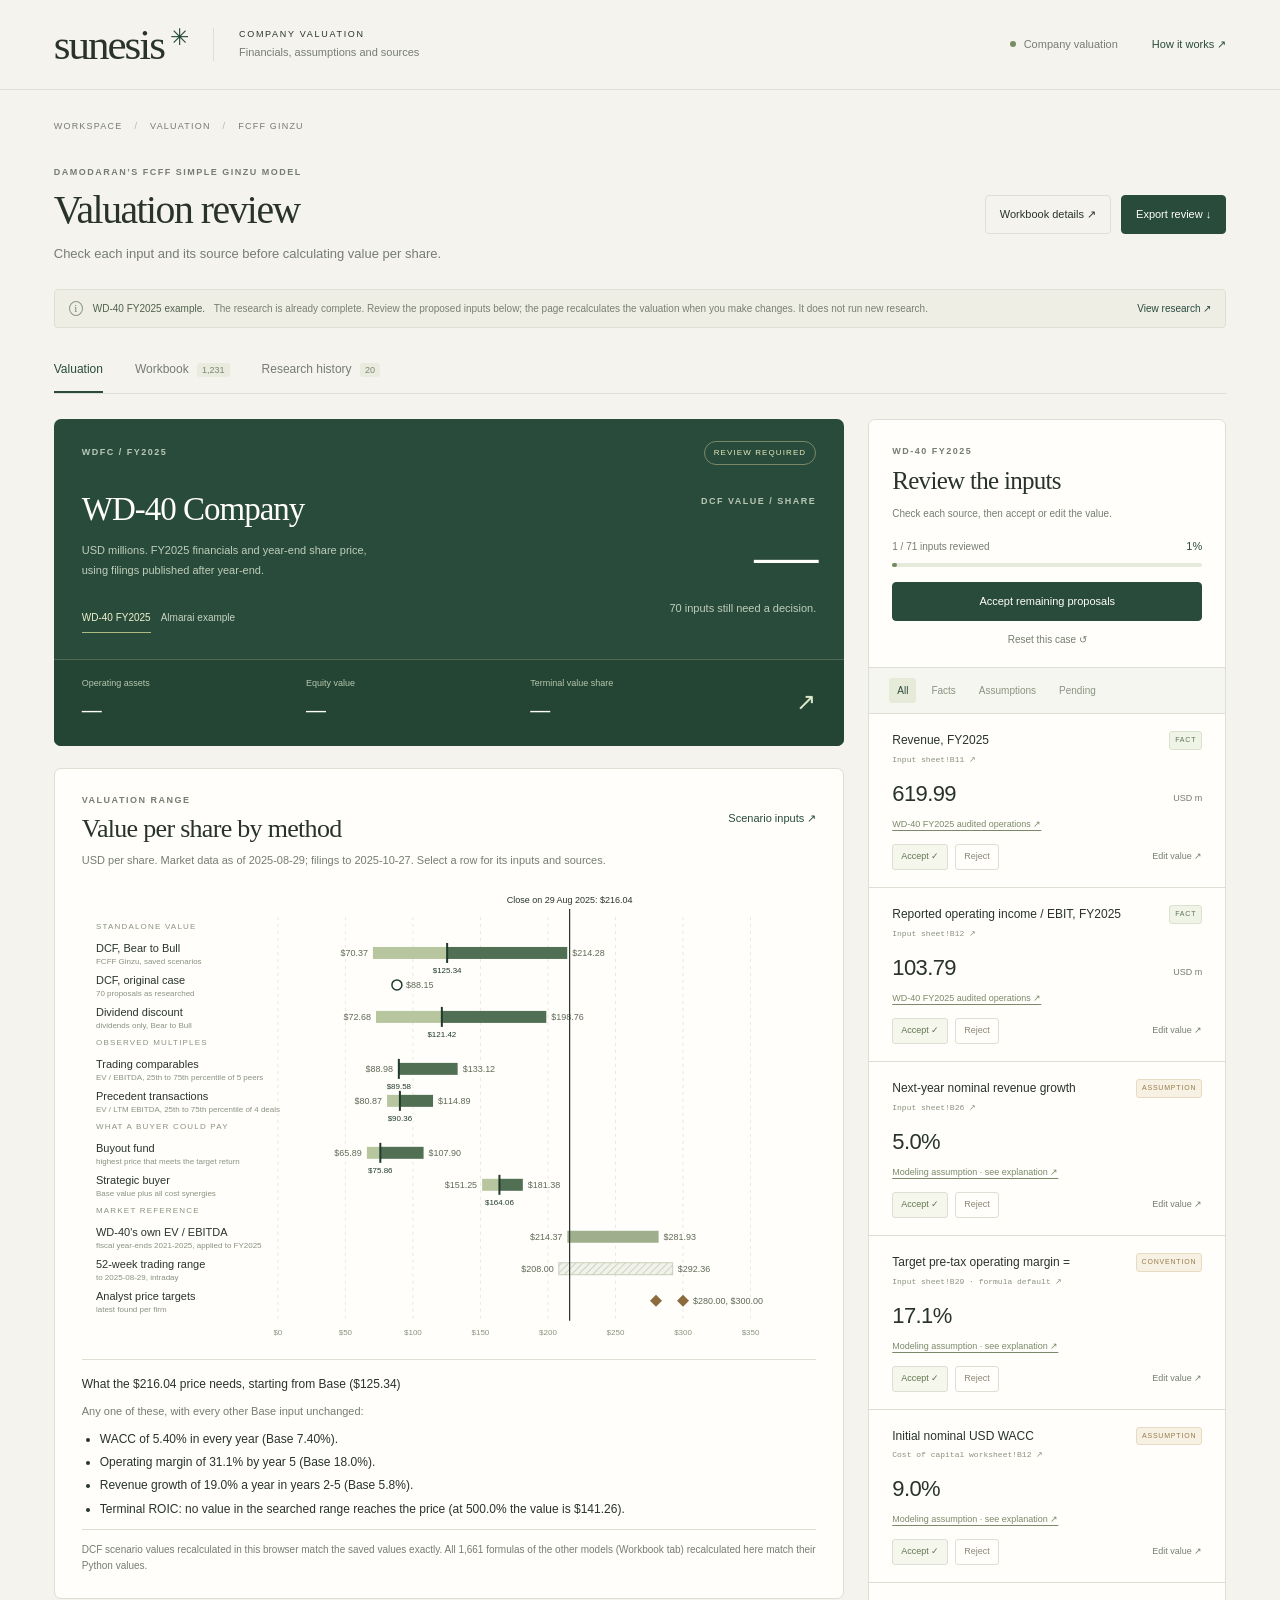
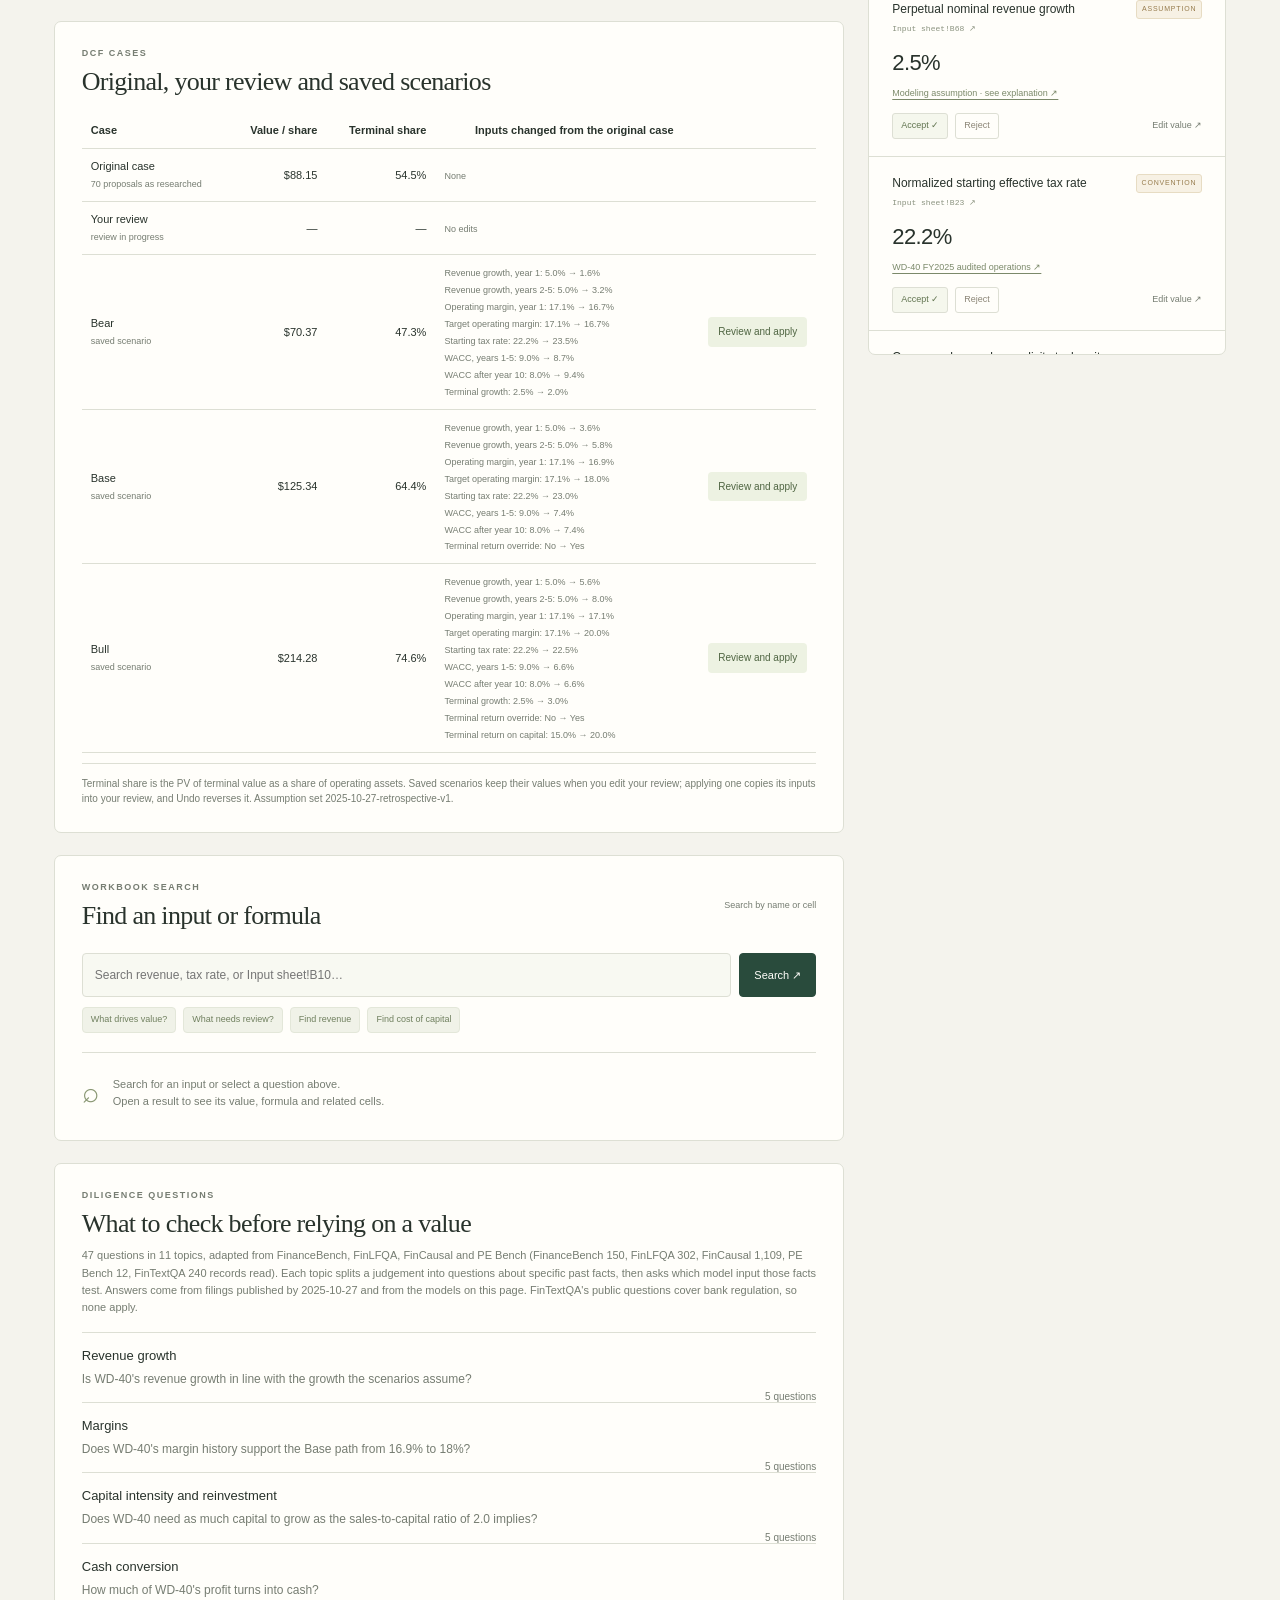
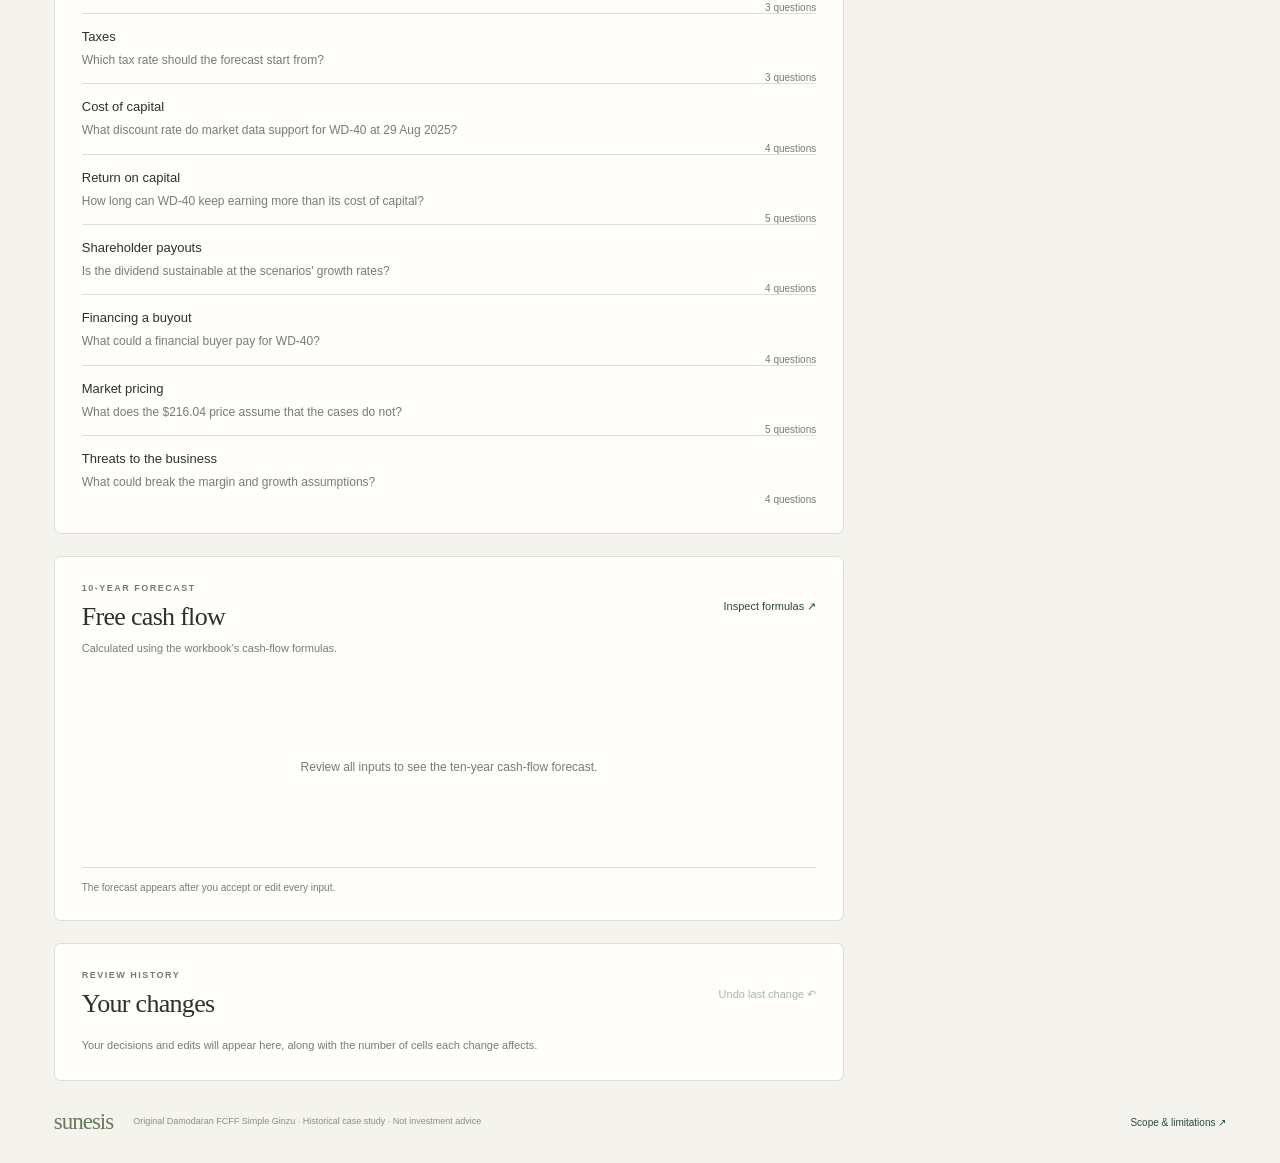
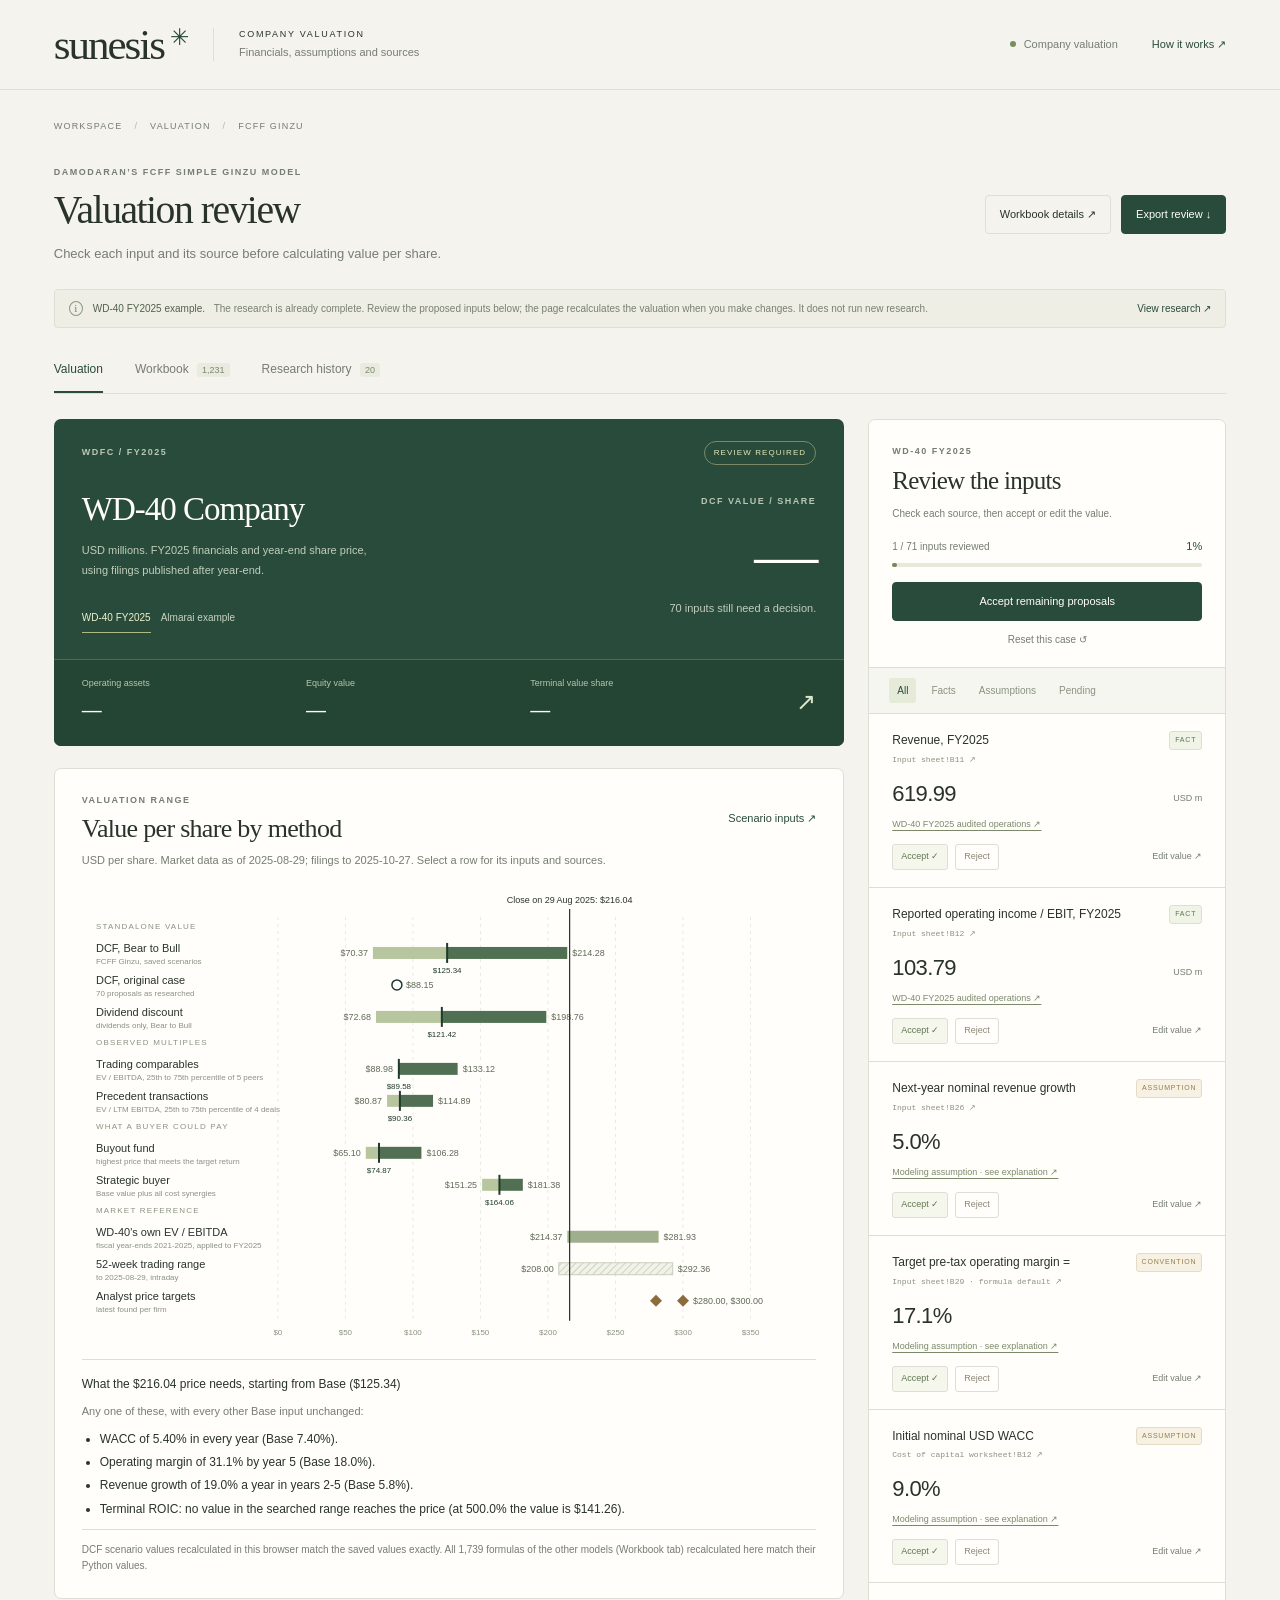
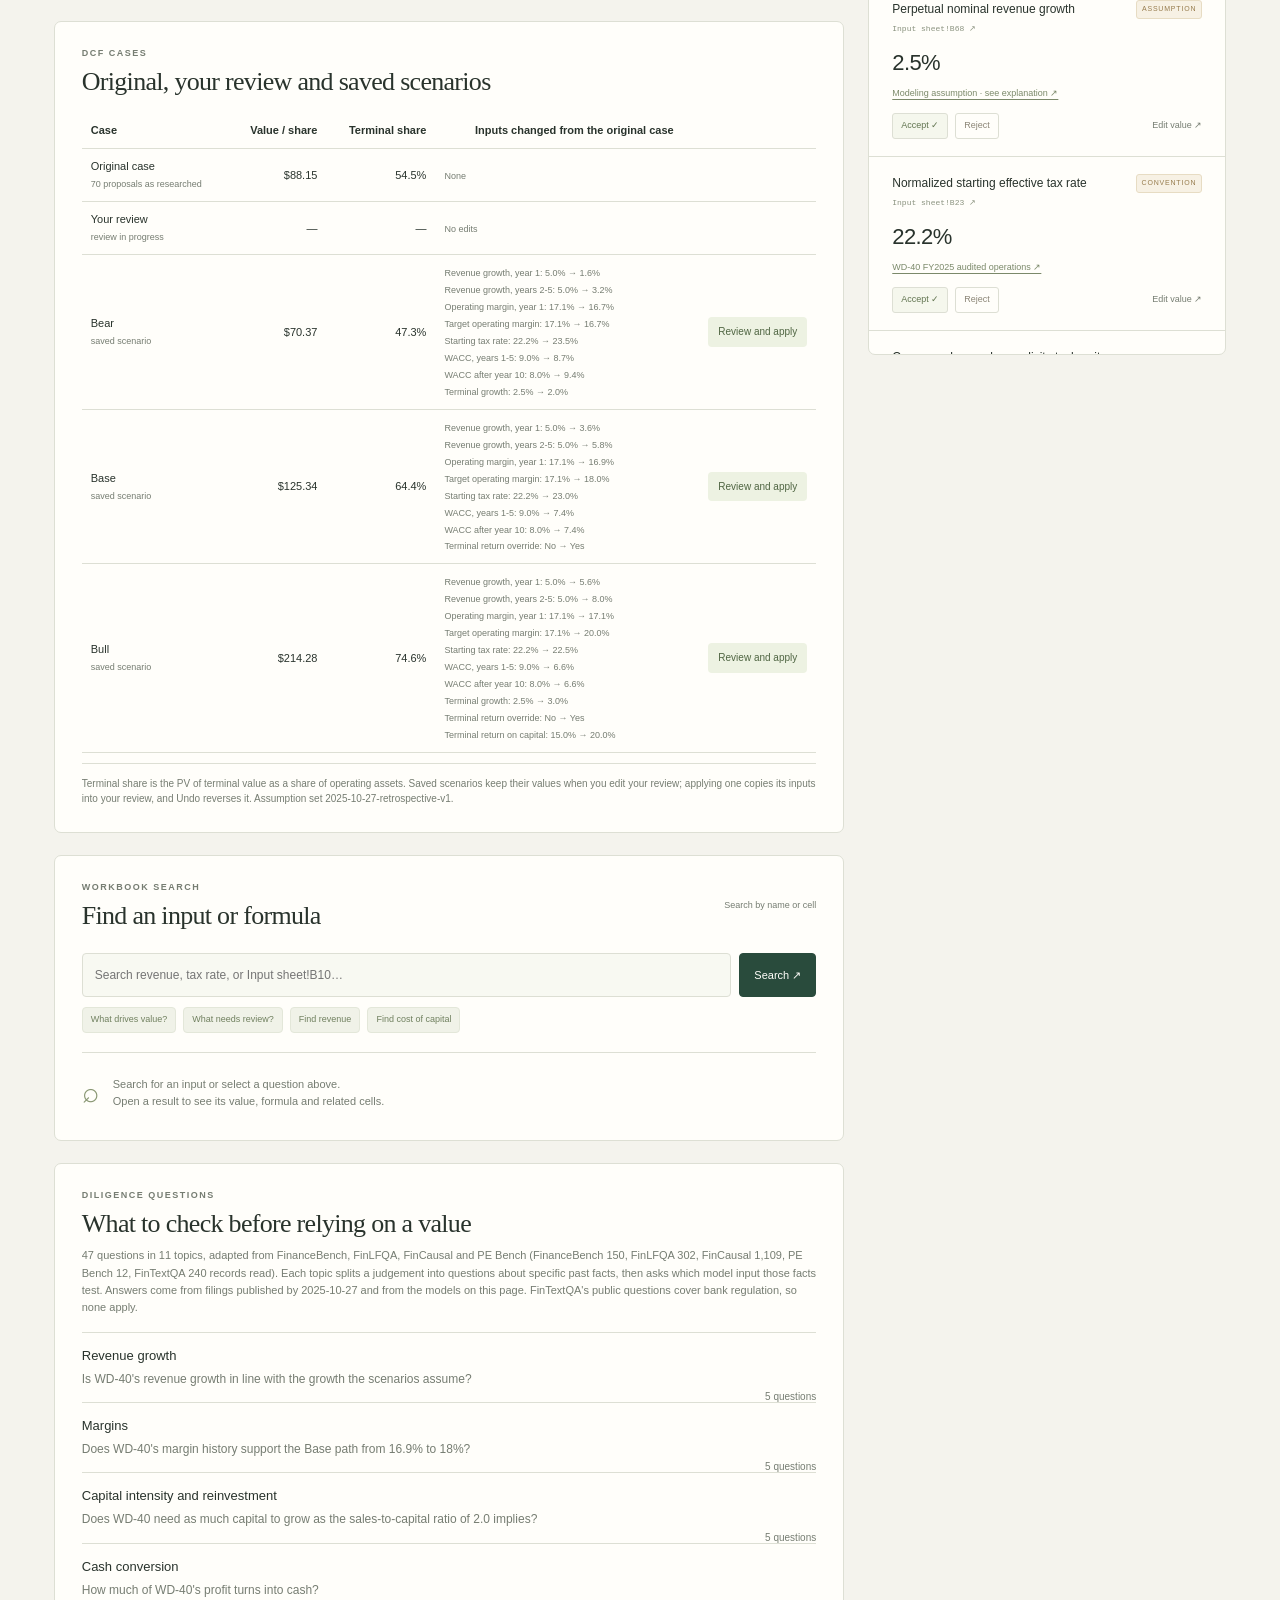
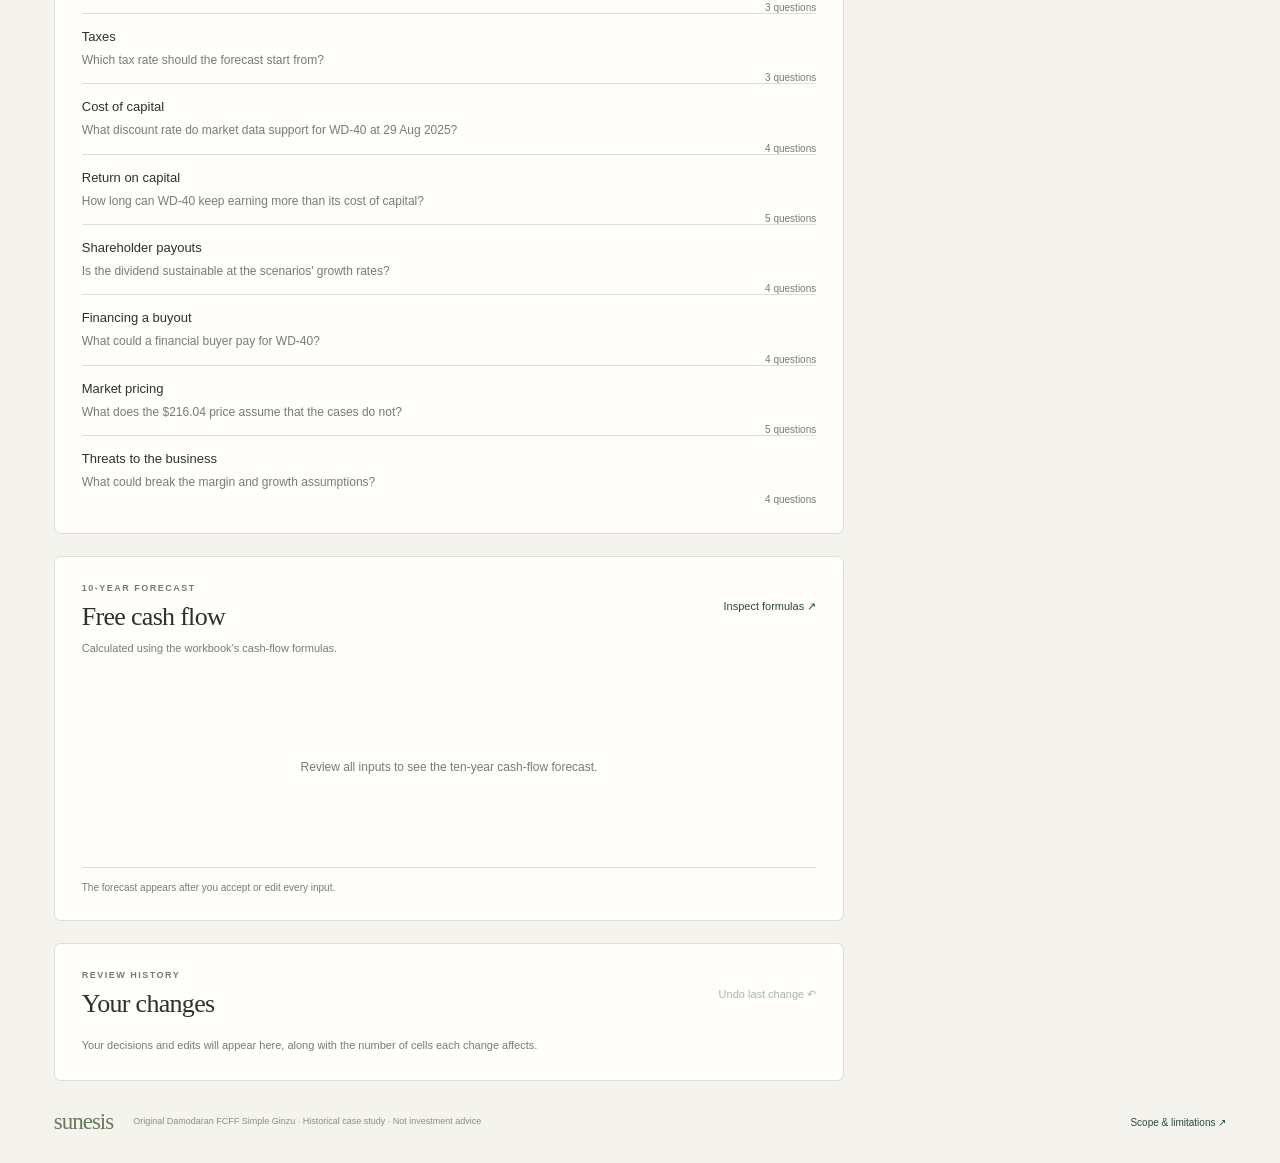
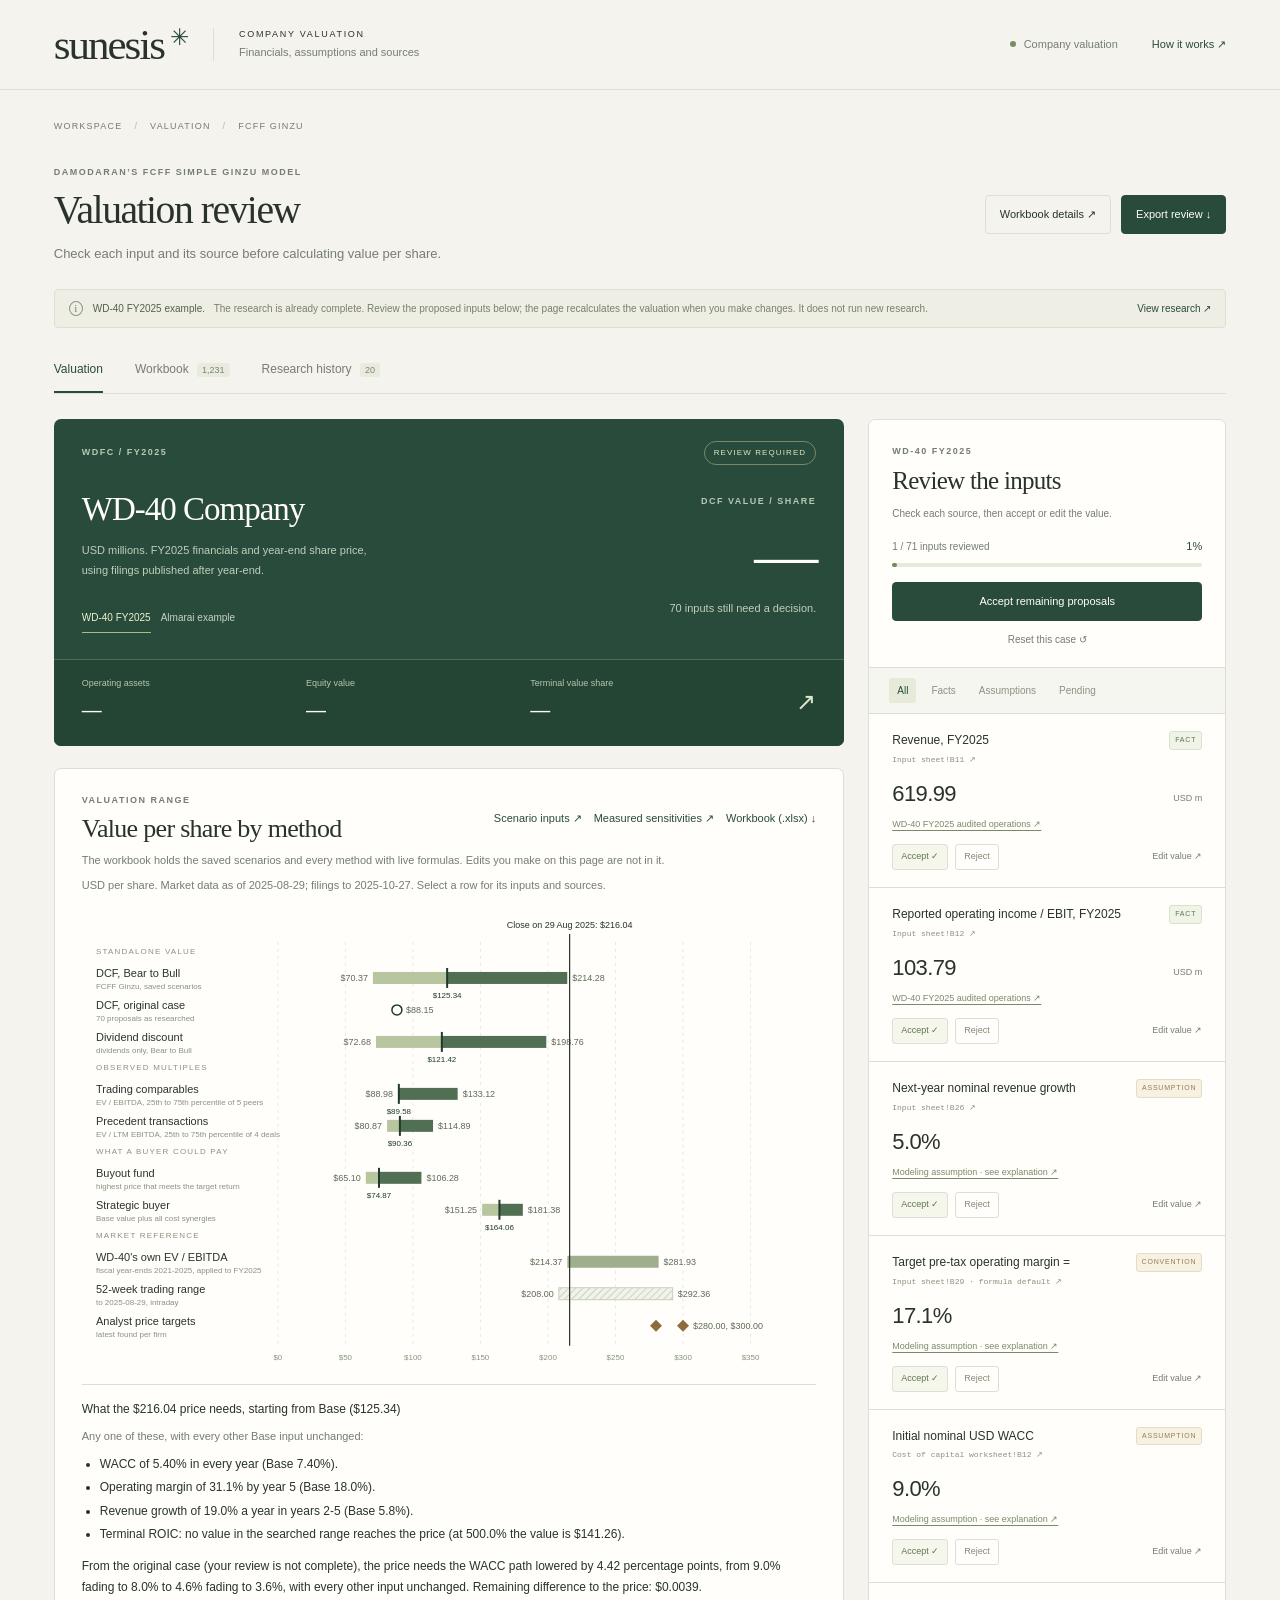
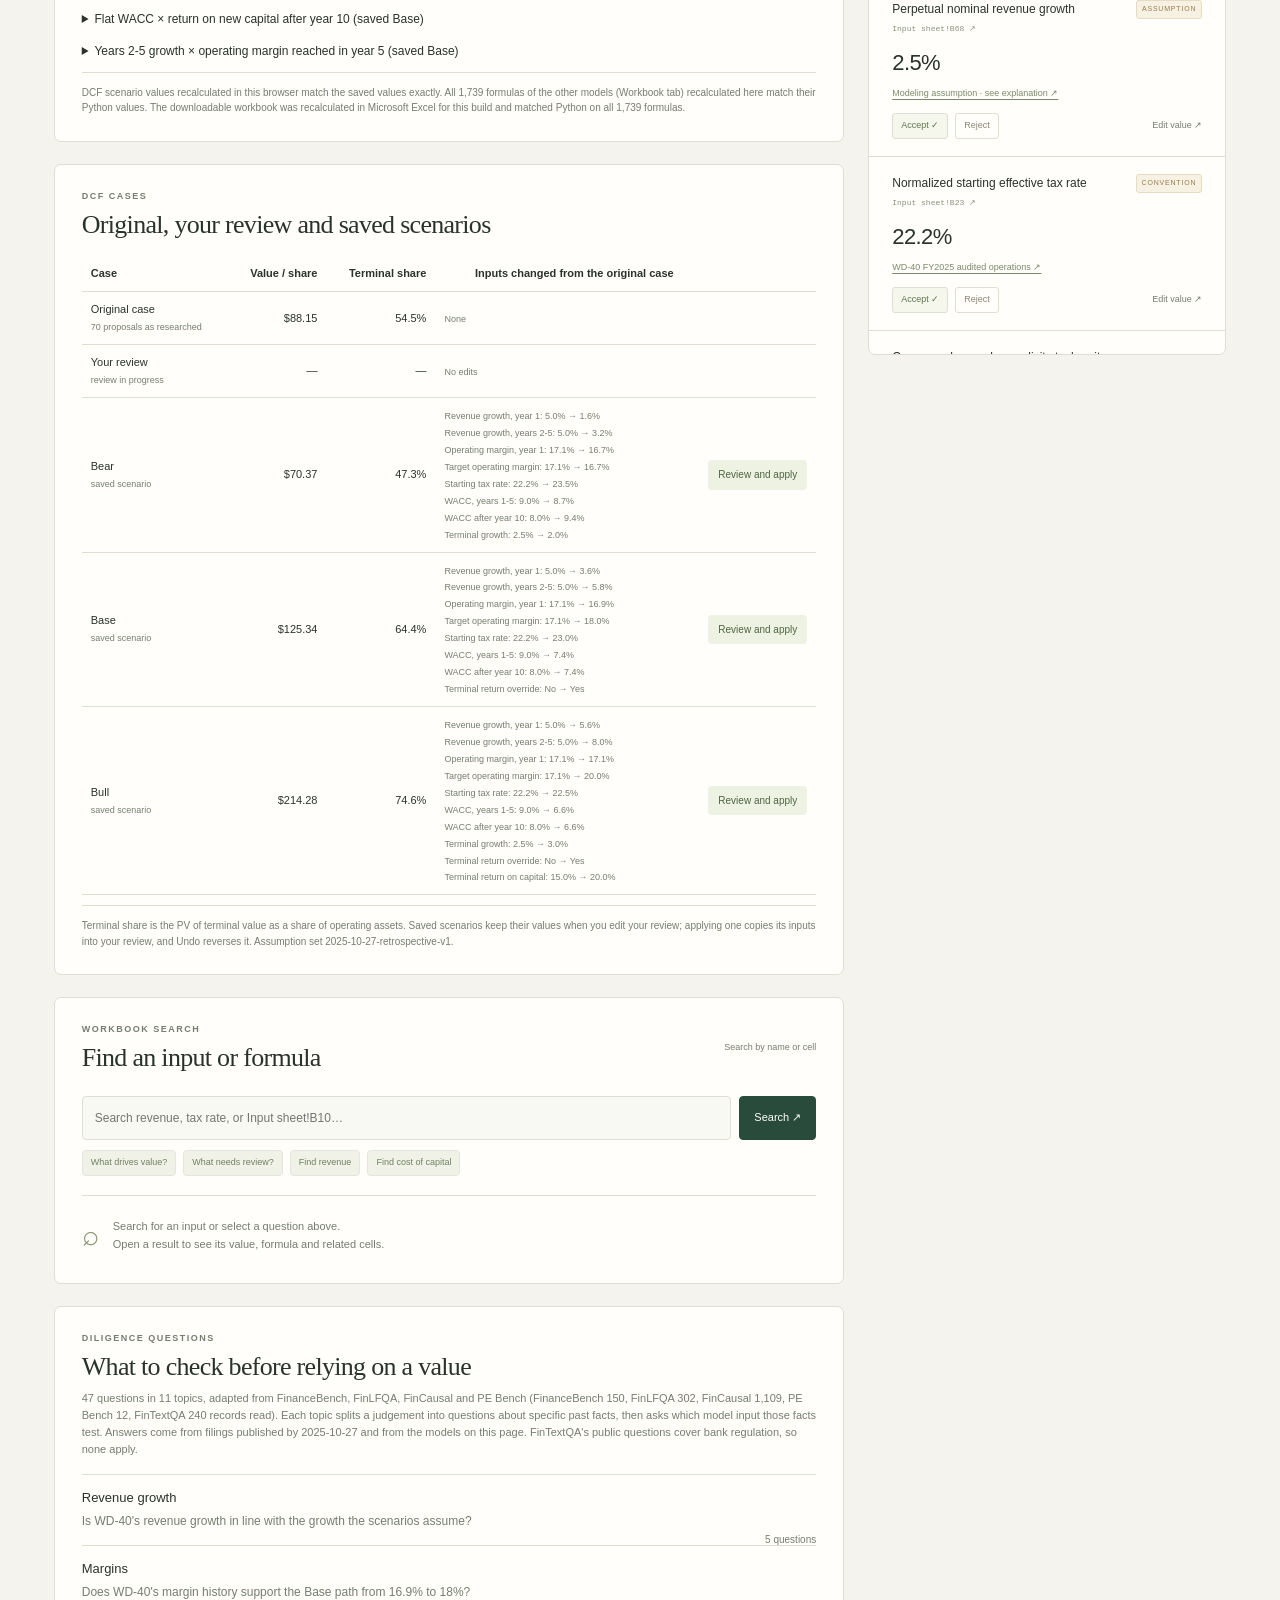
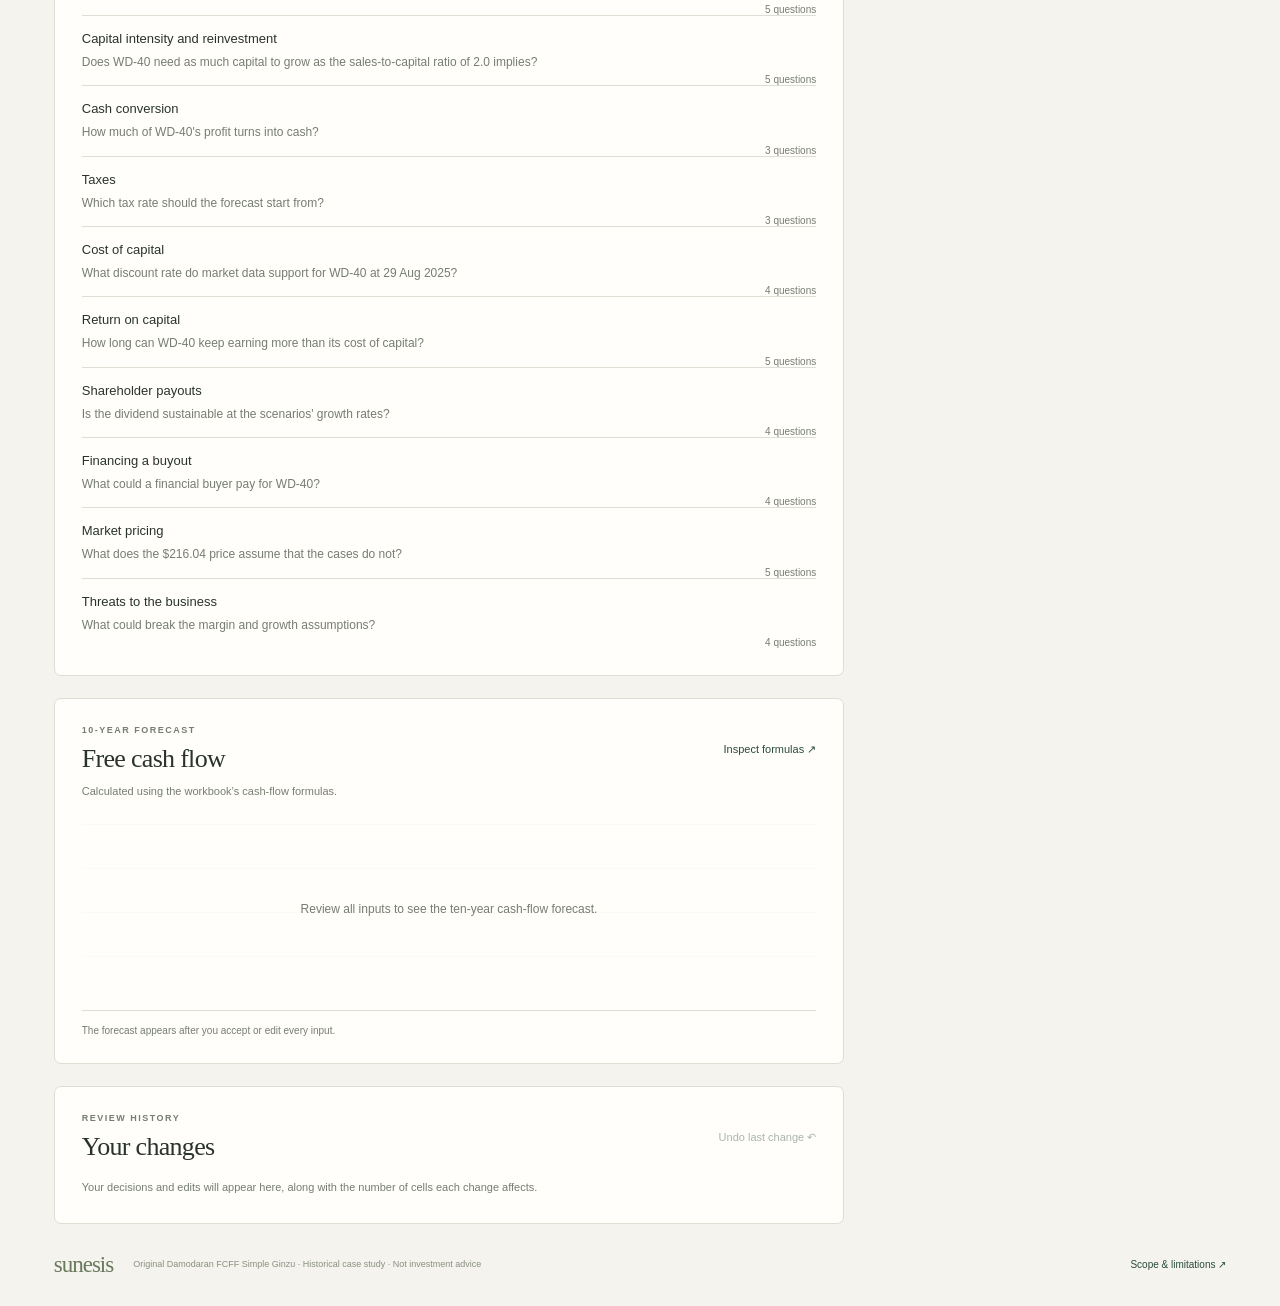
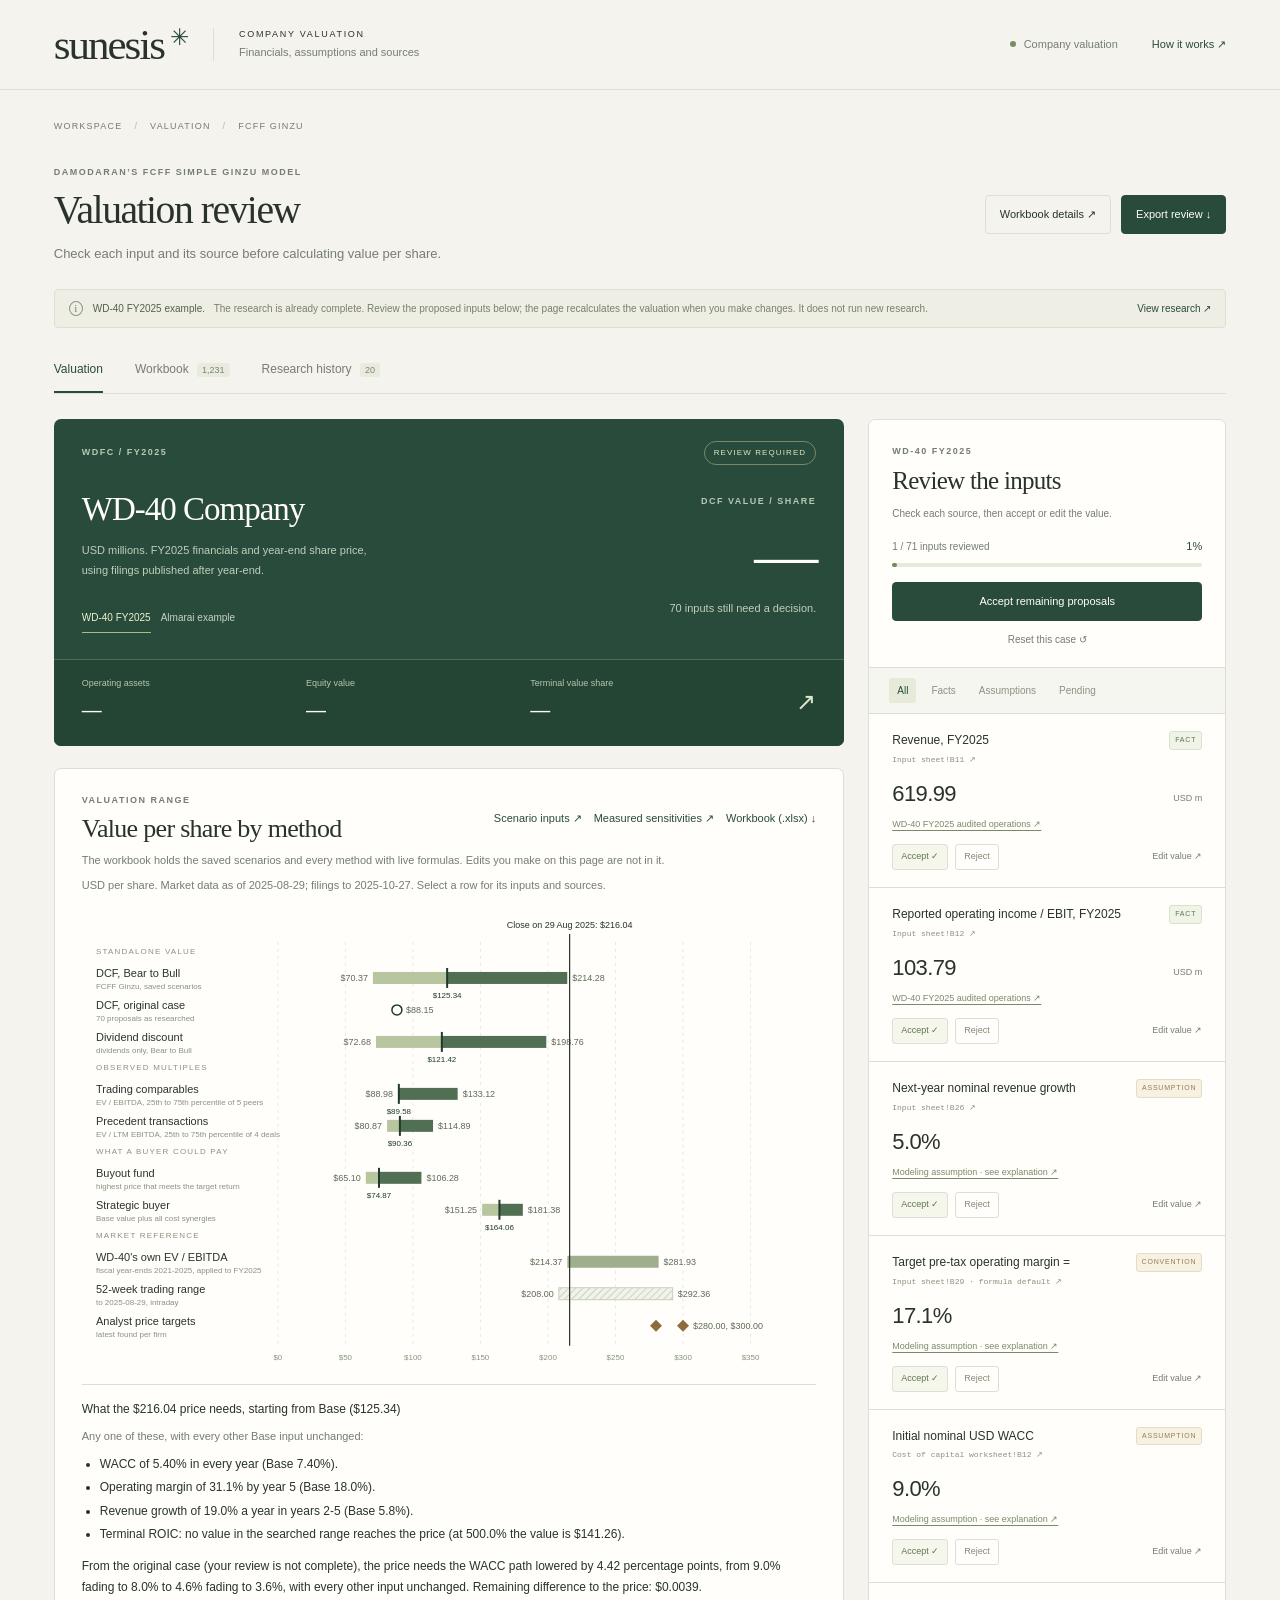
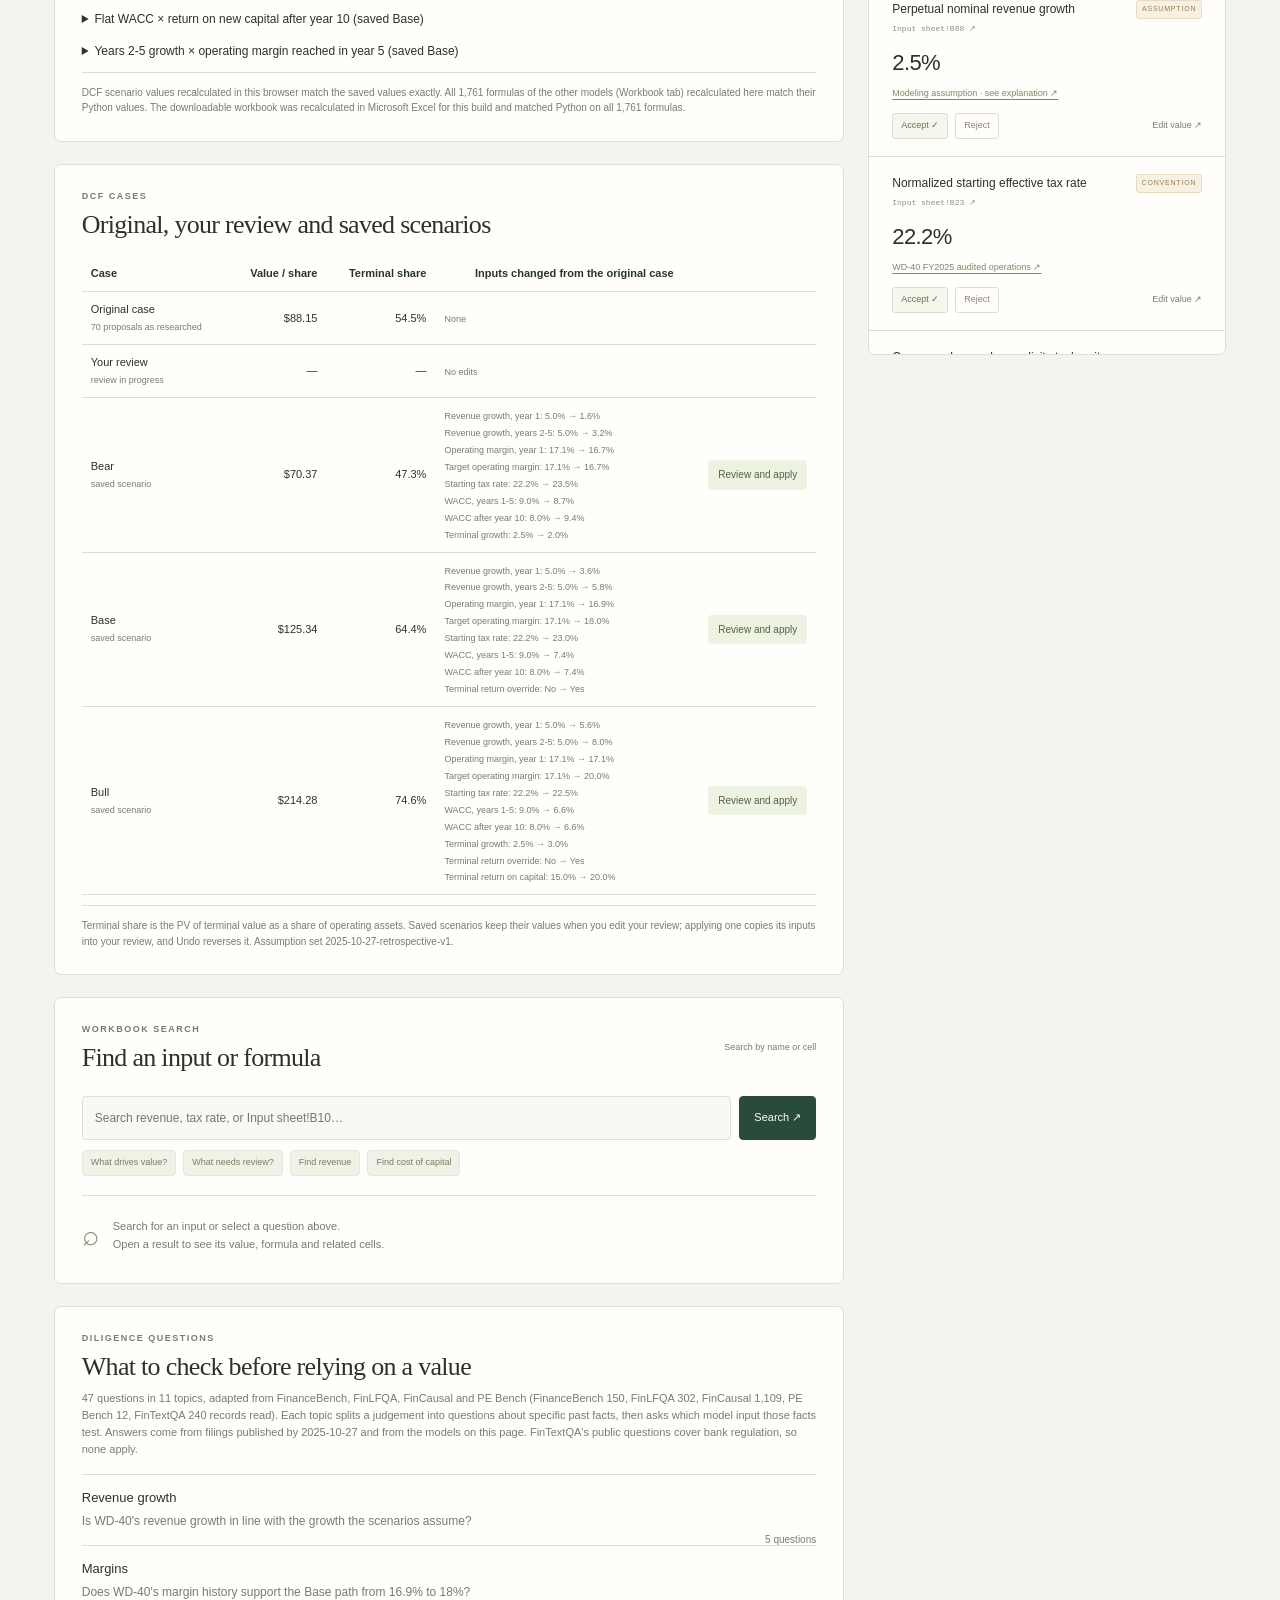
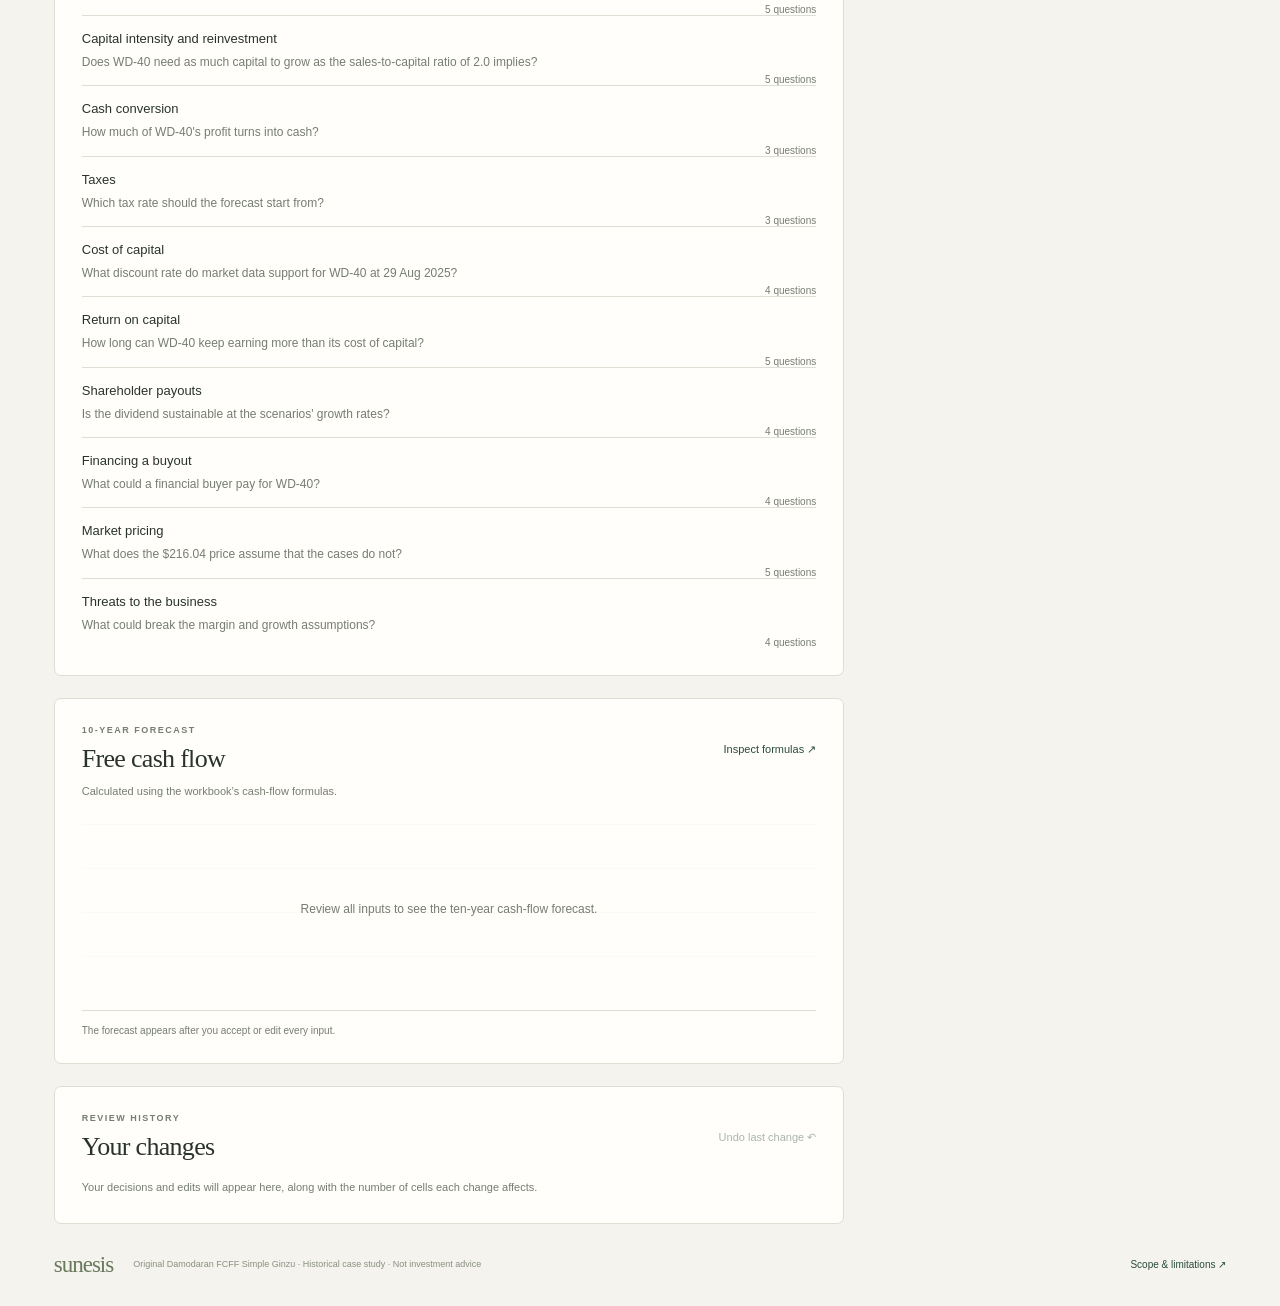
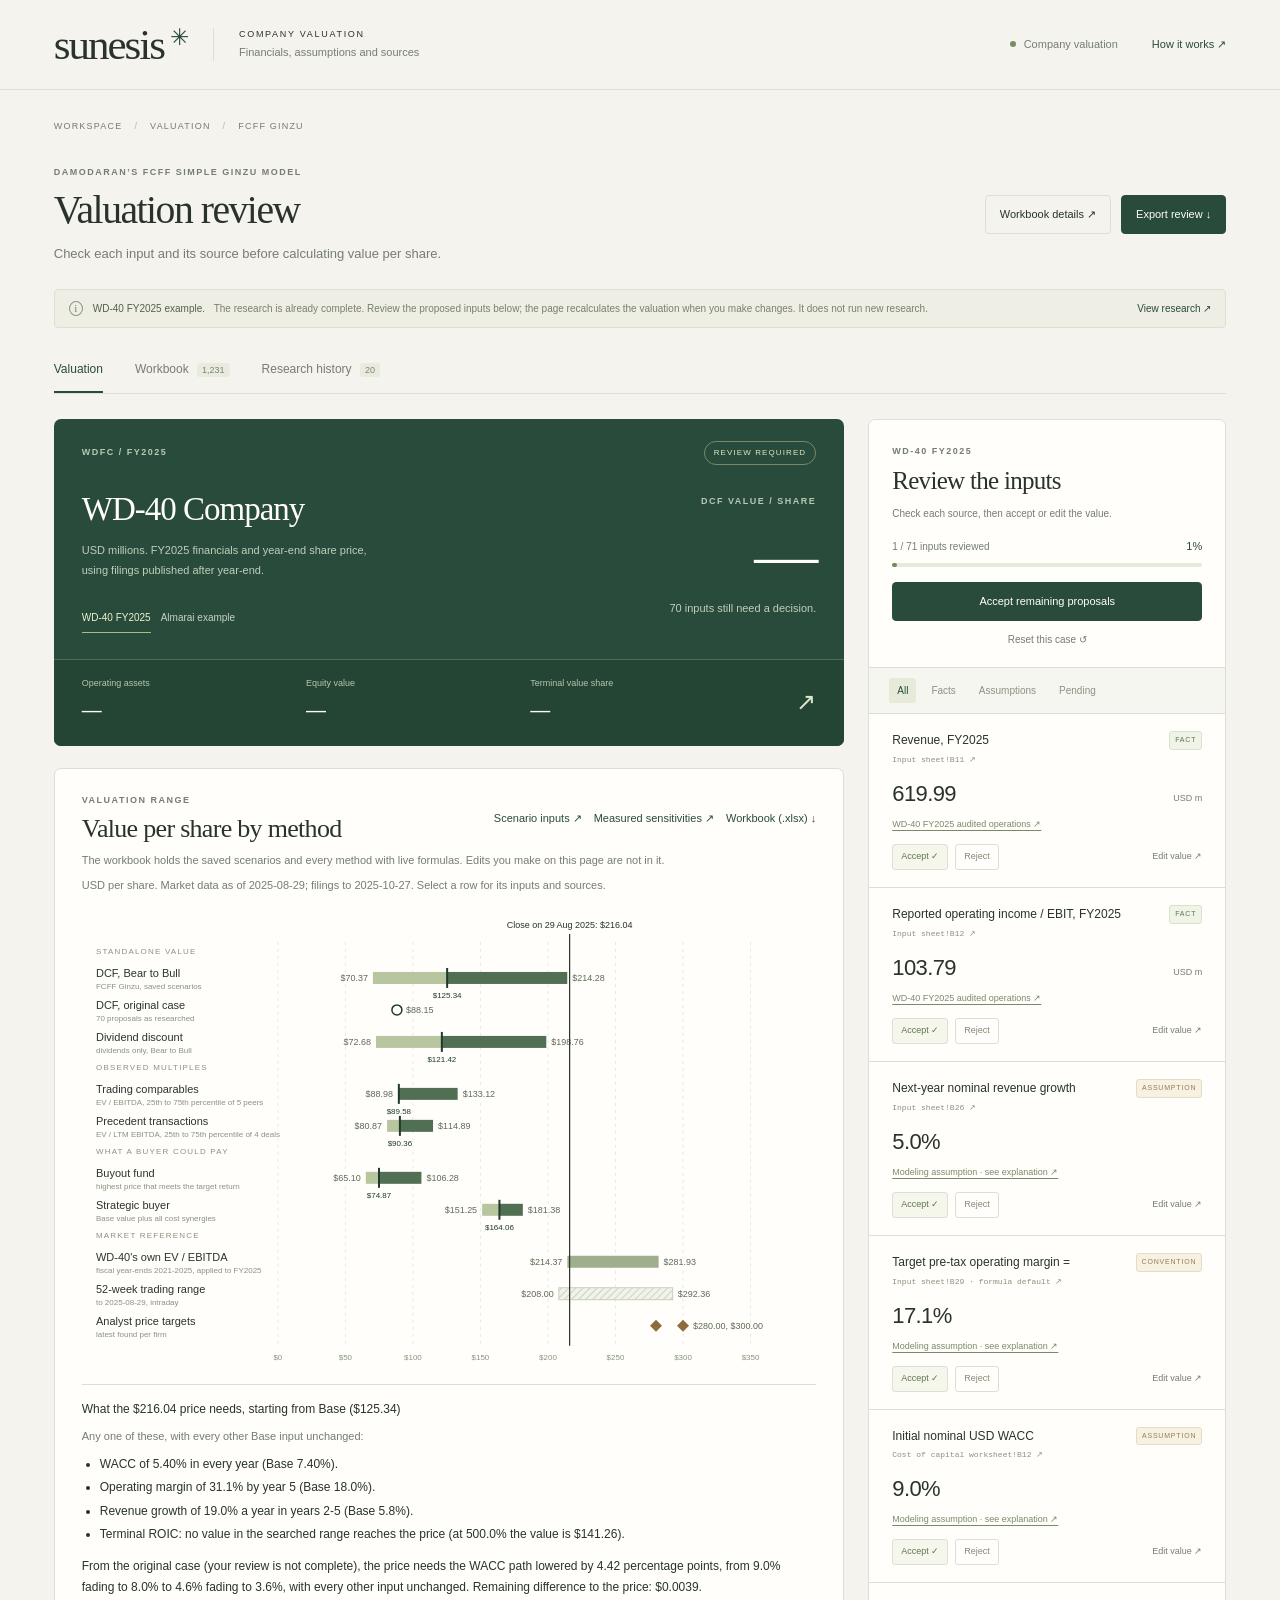
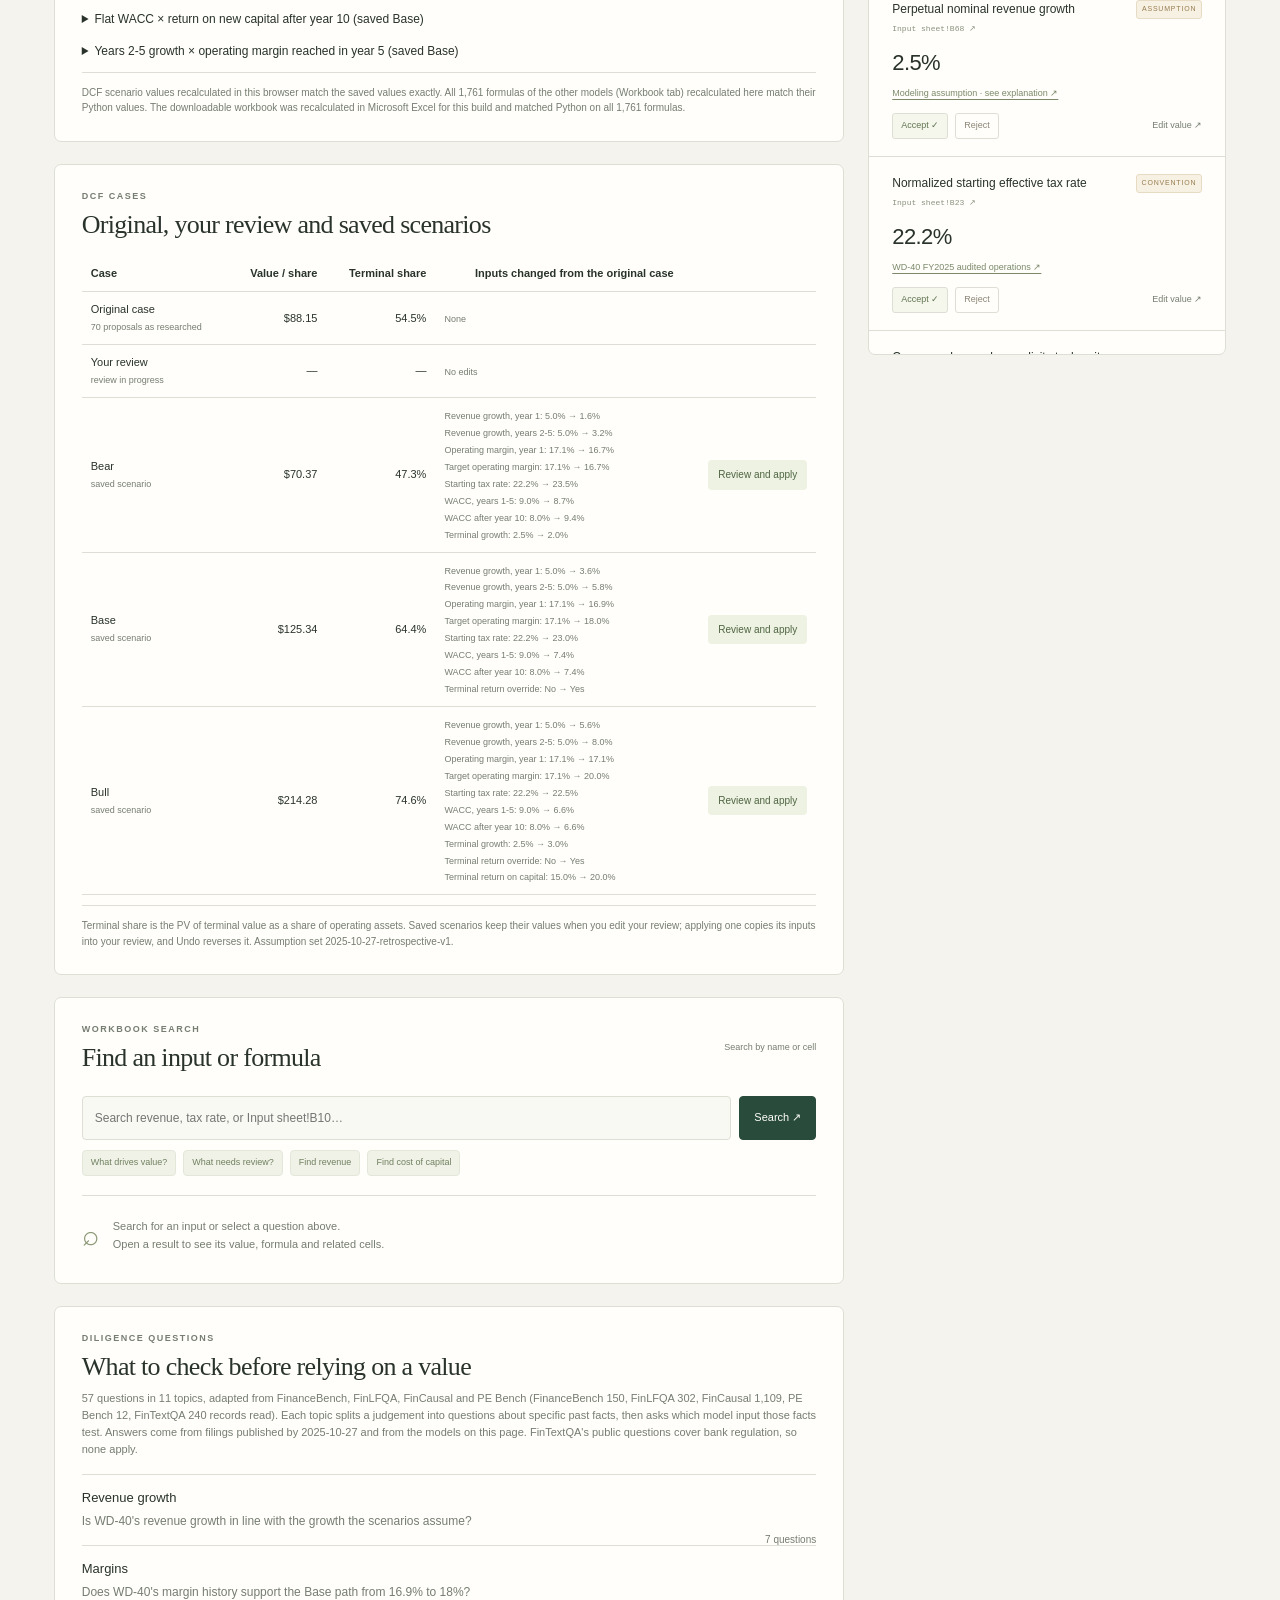
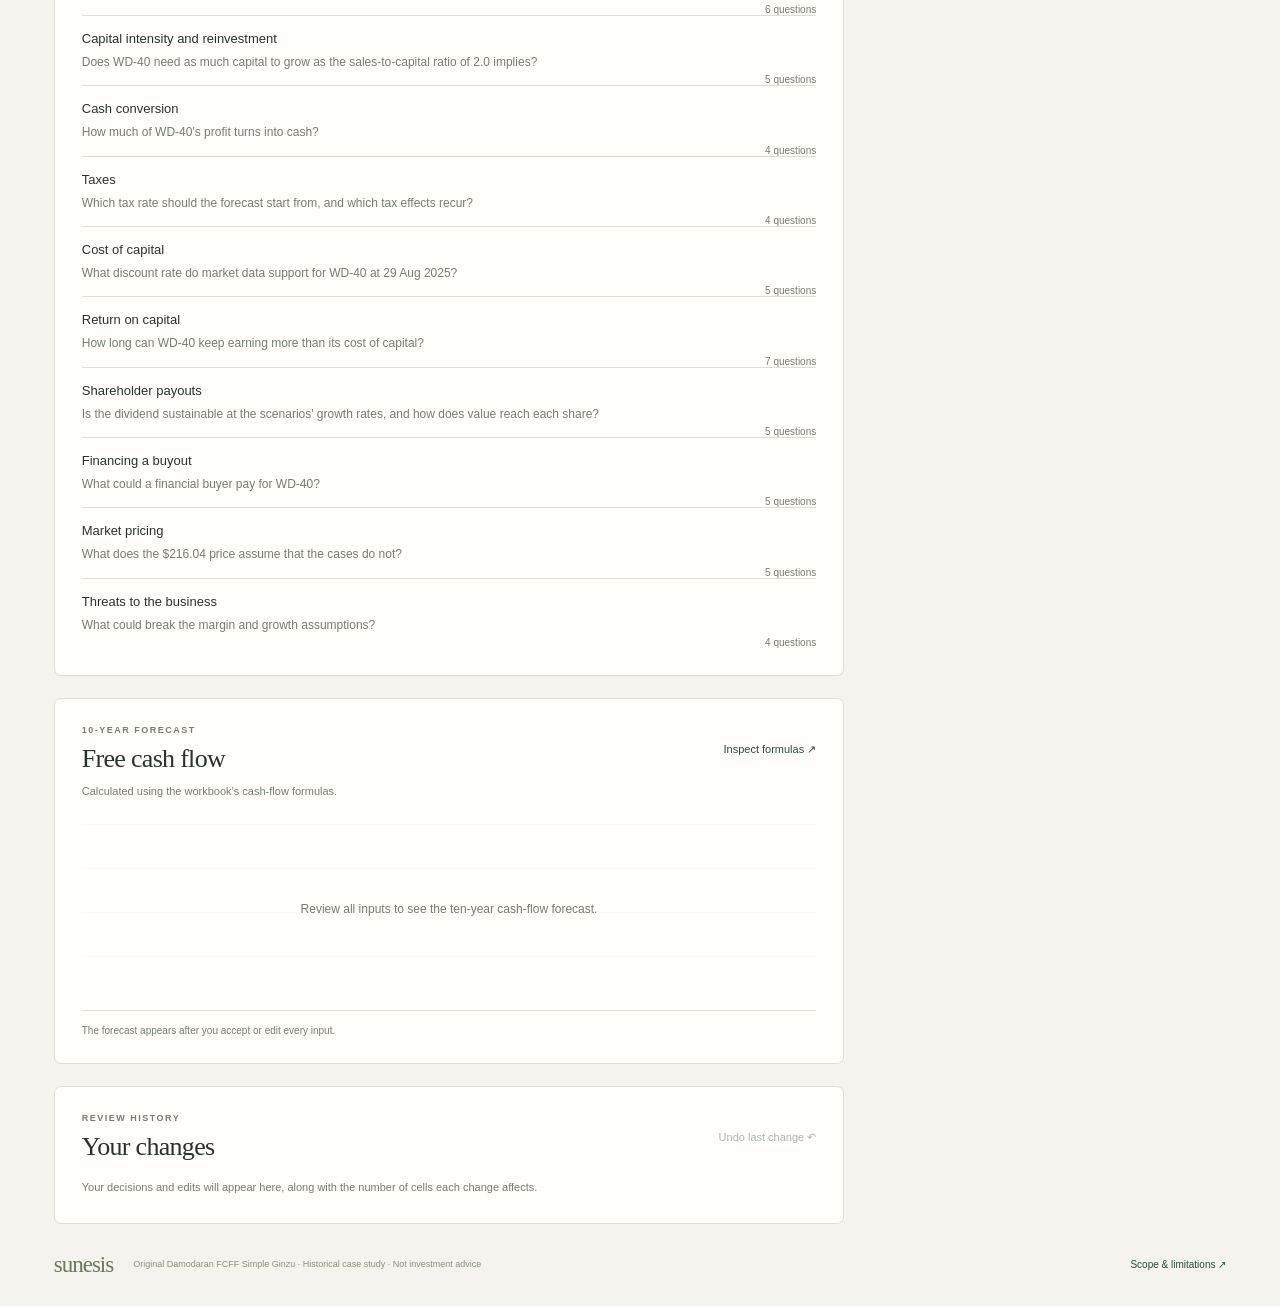
